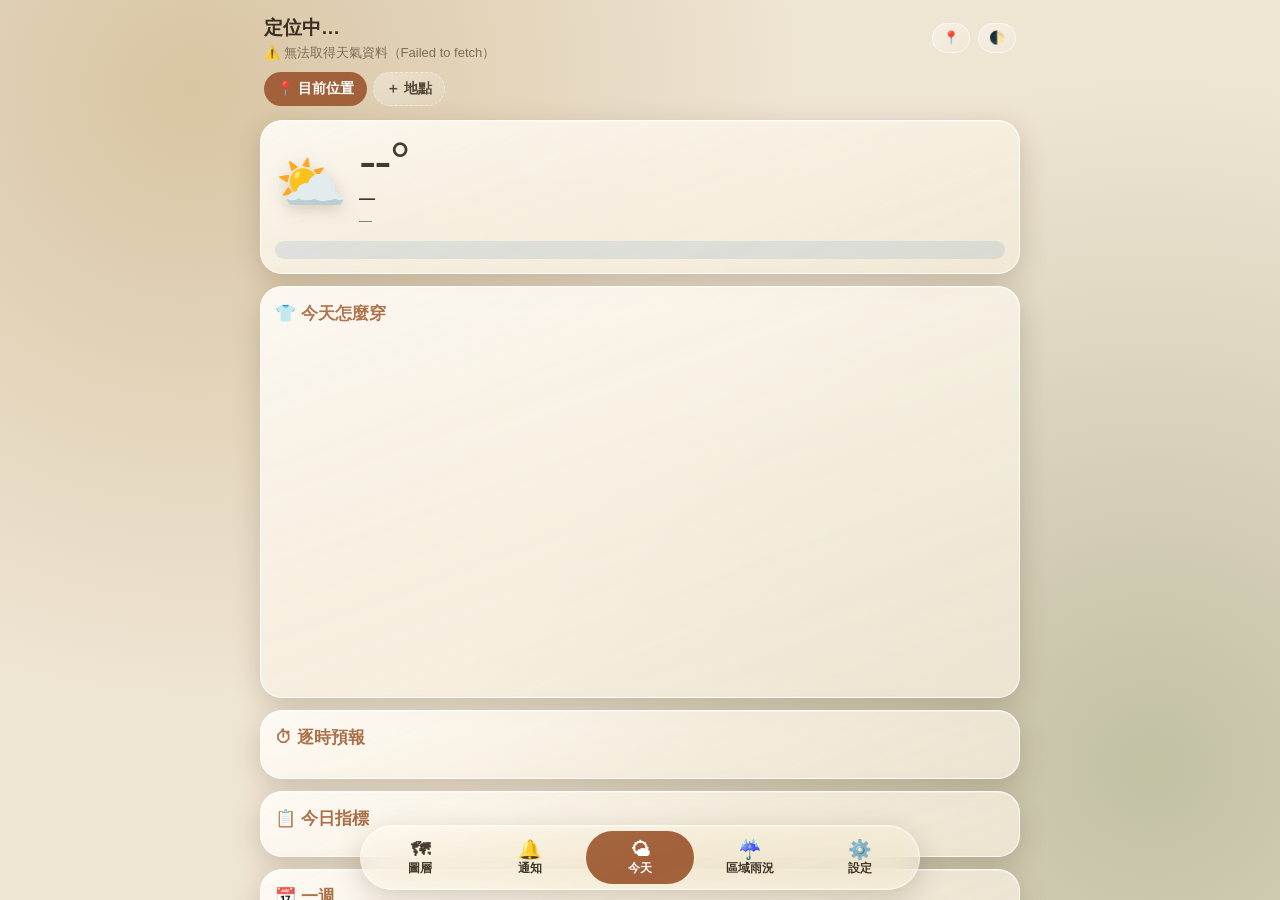
==== index.html @ 0c8784d6 "台灣即時天氣預報 v1.6.1：網頁版、線上更新檔、APK 與原始碼 Co-Authored-By: Claude Opus 5.5 <noreply@anthropic.com> Claude-Se" ====
<!DOCTYPE html>
<html lang="zh-Hant" data-theme="light" data-acc="terra">
<head>
<meta charset="utf-8">
<meta name="viewport" content="width=device-width,initial-scale=1,viewport-fit=cover,user-scalable=no">
<meta name="theme-color" content="#efe5d3">
<title>台灣即時天氣預報</title>
<style>.maplibregl-map{font:12px/20px Helvetica Neue,Arial,Helvetica,sans-serif;overflow:hidden;position:relative;-webkit-tap-highlight-color:rgb(0 0 0/0)}.maplibregl-canvas{left:0;position:absolute;top:0}.maplibregl-map:fullscreen{height:100%;width:100%}.maplibregl-ctrl-group button.maplibregl-ctrl-compass{touch-action:none}.maplibregl-canvas-container.maplibregl-interactive,.maplibregl-ctrl-group button.maplibregl-ctrl-compass{cursor:grab;-webkit-user-select:none;-moz-user-select:none;user-select:none}.maplibregl-canvas-container.maplibregl-interactive.maplibregl-track-pointer{cursor:pointer}.maplibregl-canvas-container.maplibregl-interactive:active,.maplibregl-ctrl-group button.maplibregl-ctrl-compass:active{cursor:grabbing}.maplibregl-canvas-container.maplibregl-touch-zoom-rotate,.maplibregl-canvas-container.maplibregl-touch-zoom-rotate .maplibregl-canvas{touch-action:pan-x pan-y}.maplibregl-canvas-container.maplibregl-touch-drag-pan,.maplibregl-canvas-container.maplibregl-touch-drag-pan .maplibregl-canvas{touch-action:pinch-zoom}.maplibregl-canvas-container.maplibregl-touch-zoom-rotate.maplibregl-touch-drag-pan,.maplibregl-canvas-container.maplibregl-touch-zoom-rotate.maplibregl-touch-drag-pan .maplibregl-canvas{touch-action:none}.maplibregl-canvas-container.maplibregl-touch-drag-pan.maplibregl-cooperative-gestures,.maplibregl-canvas-container.maplibregl-touch-drag-pan.maplibregl-cooperative-gestures .maplibregl-canvas{touch-action:pan-x pan-y}.maplibregl-ctrl-bottom-left,.maplibregl-ctrl-bottom-right,.maplibregl-ctrl-top-left,.maplibregl-ctrl-top-right{pointer-events:none;position:absolute;z-index:2}.maplibregl-ctrl-top-left{left:0;top:0}.maplibregl-ctrl-top-right{right:0;top:0}.maplibregl-ctrl-bottom-left{bottom:0;left:0}.maplibregl-ctrl-bottom-right{bottom:0;right:0}.maplibregl-ctrl{clear:both;pointer-events:auto;transform:translate(0)}.maplibregl-ctrl-top-left .maplibregl-ctrl{float:left;margin:10px 0 0 10px}.maplibregl-ctrl-top-right .maplibregl-ctrl{float:right;margin:10px 10px 0 0}.maplibregl-ctrl-bottom-left .maplibregl-ctrl{float:left;margin:0 0 10px 10px}.maplibregl-ctrl-bottom-right .maplibregl-ctrl{float:right;margin:0 10px 10px 0}.maplibregl-ctrl-group{background:#fff;border-radius:4px}.maplibregl-ctrl-group:not(:empty){box-shadow:0 0 0 2px rgba(0,0,0,.1)}@media (forced-colors:active){.maplibregl-ctrl-group:not(:empty){box-shadow:0 0 0 2px ButtonText}}.maplibregl-ctrl-group button{background-color:transparent;border:0;box-sizing:border-box;cursor:pointer;display:block;height:29px;outline:none;padding:0;width:29px}.maplibregl-ctrl-group button+button{border-top:1px solid #ddd}.maplibregl-ctrl button .maplibregl-ctrl-icon{background-position:50%;background-repeat:no-repeat;display:block;height:100%;width:100%}@media (forced-colors:active){.maplibregl-ctrl-icon{background-color:transparent}.maplibregl-ctrl-group button+button{border-top:1px solid ButtonText}}.maplibregl-ctrl button::-moz-focus-inner{border:0;padding:0}.maplibregl-ctrl-attrib-button:focus,.maplibregl-ctrl-group button:focus{box-shadow:0 0 2px 2px #0096ff}.maplibregl-ctrl button:disabled{cursor:not-allowed}.maplibregl-ctrl button:disabled .maplibregl-ctrl-icon{opacity:.25}.maplibregl-ctrl button:not(:disabled):hover{background-color:rgb(0 0 0/5%)}.maplibregl-ctrl-group button:focus:focus-visible{box-shadow:0 0 2px 2px #0096ff}.maplibregl-ctrl-group button:focus:not(:focus-visible){box-shadow:none}.maplibregl-ctrl-group button:focus:first-child{border-radius:4px 4px 0 0}.maplibregl-ctrl-group button:focus:last-child{border-radius:0 0 4px 4px}.maplibregl-ctrl-group button:focus:only-child{border-radius:inherit}.maplibregl-ctrl button.maplibregl-ctrl-zoom-out .maplibregl-ctrl-icon{background-image:url("data:image/svg+xml;charset=utf-8,%3Csvg xmlns='http://www.w3.org/2000/svg' width='29' height='29' fill='%23333' viewBox='0 0 29 29'%3E%3Cpath d='M10 13c-.75 0-1.5.75-1.5 1.5S9.25 16 10 16h9c.75 0 1.5-.75 1.5-1.5S19.75 13 19 13z'/%3E%3C/svg%3E")}.maplibregl-ctrl button.maplibregl-ctrl-zoom-in .maplibregl-ctrl-icon{background-image:url("data:image/svg+xml;charset=utf-8,%3Csvg xmlns='http://www.w3.org/2000/svg' width='29' height='29' fill='%23333' viewBox='0 0 29 29'%3E%3Cpath d='M14.5 8.5c-.75 0-1.5.75-1.5 1.5v3h-3c-.75 0-1.5.75-1.5 1.5S9.25 16 10 16h3v3c0 .75.75 1.5 1.5 1.5S16 19.75 16 19v-3h3c.75 0 1.5-.75 1.5-1.5S19.75 13 19 13h-3v-3c0-.75-.75-1.5-1.5-1.5'/%3E%3C/svg%3E")}@media (forced-colors:active){.maplibregl-ctrl button.maplibregl-ctrl-zoom-out .maplibregl-ctrl-icon{background-image:url("data:image/svg+xml;charset=utf-8,%3Csvg xmlns='http://www.w3.org/2000/svg' width='29' height='29' fill='%23fff' viewBox='0 0 29 29'%3E%3Cpath d='M10 13c-.75 0-1.5.75-1.5 1.5S9.25 16 10 16h9c.75 0 1.5-.75 1.5-1.5S19.75 13 19 13z'/%3E%3C/svg%3E")}.maplibregl-ctrl button.maplibregl-ctrl-zoom-in .maplibregl-ctrl-icon{background-image:url("data:image/svg+xml;charset=utf-8,%3Csvg xmlns='http://www.w3.org/2000/svg' width='29' height='29' fill='%23fff' viewBox='0 0 29 29'%3E%3Cpath d='M14.5 8.5c-.75 0-1.5.75-1.5 1.5v3h-3c-.75 0-1.5.75-1.5 1.5S9.25 16 10 16h3v3c0 .75.75 1.5 1.5 1.5S16 19.75 16 19v-3h3c.75 0 1.5-.75 1.5-1.5S19.75 13 19 13h-3v-3c0-.75-.75-1.5-1.5-1.5'/%3E%3C/svg%3E")}}@media (forced-colors:active) and (prefers-color-scheme:light){.maplibregl-ctrl button.maplibregl-ctrl-zoom-out .maplibregl-ctrl-icon{background-image:url("data:image/svg+xml;charset=utf-8,%3Csvg xmlns='http://www.w3.org/2000/svg' width='29' height='29' viewBox='0 0 29 29'%3E%3Cpath d='M10 13c-.75 0-1.5.75-1.5 1.5S9.25 16 10 16h9c.75 0 1.5-.75 1.5-1.5S19.75 13 19 13z'/%3E%3C/svg%3E")}.maplibregl-ctrl button.maplibregl-ctrl-zoom-in .maplibregl-ctrl-icon{background-image:url("data:image/svg+xml;charset=utf-8,%3Csvg xmlns='http://www.w3.org/2000/svg' width='29' height='29' viewBox='0 0 29 29'%3E%3Cpath d='M14.5 8.5c-.75 0-1.5.75-1.5 1.5v3h-3c-.75 0-1.5.75-1.5 1.5S9.25 16 10 16h3v3c0 .75.75 1.5 1.5 1.5S16 19.75 16 19v-3h3c.75 0 1.5-.75 1.5-1.5S19.75 13 19 13h-3v-3c0-.75-.75-1.5-1.5-1.5'/%3E%3C/svg%3E")}}.maplibregl-ctrl button.maplibregl-ctrl-fullscreen .maplibregl-ctrl-icon{background-image:url("data:image/svg+xml;charset=utf-8,%3Csvg xmlns='http://www.w3.org/2000/svg' width='29' height='29' fill='%23333' viewBox='0 0 29 29'%3E%3Cpath d='M24 16v5.5c0 1.75-.75 2.5-2.5 2.5H16v-1l3-1.5-4-5.5 1-1 5.5 4 1.5-3zM6 16l1.5 3 5.5-4 1 1-4 5.5 3 1.5v1H7.5C5.75 24 5 23.25 5 21.5V16zm7-11v1l-3 1.5 4 5.5-1 1-5.5-4L6 13H5V7.5C5 5.75 5.75 5 7.5 5zm11 2.5c0-1.75-.75-2.5-2.5-2.5H16v1l3 1.5-4 5.5 1 1 5.5-4 1.5 3h1z'/%3E%3C/svg%3E")}.maplibregl-ctrl button.maplibregl-ctrl-shrink .maplibregl-ctrl-icon{background-image:url("data:image/svg+xml;charset=utf-8,%3Csvg xmlns='http://www.w3.org/2000/svg' width='29' height='29' viewBox='0 0 29 29'%3E%3Cpath d='M18.5 16c-1.75 0-2.5.75-2.5 2.5V24h1l1.5-3 5.5 4 1-1-4-5.5 3-1.5v-1zM13 18.5c0-1.75-.75-2.5-2.5-2.5H5v1l3 1.5L4 24l1 1 5.5-4 1.5 3h1zm3-8c0 1.75.75 2.5 2.5 2.5H24v-1l-3-1.5L25 5l-1-1-5.5 4L17 5h-1zM10.5 13c1.75 0 2.5-.75 2.5-2.5V5h-1l-1.5 3L5 4 4 5l4 5.5L5 12v1z'/%3E%3C/svg%3E")}@media (forced-colors:active){.maplibregl-ctrl button.maplibregl-ctrl-fullscreen .maplibregl-ctrl-icon{background-image:url("data:image/svg+xml;charset=utf-8,%3Csvg xmlns='http://www.w3.org/2000/svg' width='29' height='29' fill='%23fff' viewBox='0 0 29 29'%3E%3Cpath d='M24 16v5.5c0 1.75-.75 2.5-2.5 2.5H16v-1l3-1.5-4-5.5 1-1 5.5 4 1.5-3zM6 16l1.5 3 5.5-4 1 1-4 5.5 3 1.5v1H7.5C5.75 24 5 23.25 5 21.5V16zm7-11v1l-3 1.5 4 5.5-1 1-5.5-4L6 13H5V7.5C5 5.75 5.75 5 7.5 5zm11 2.5c0-1.75-.75-2.5-2.5-2.5H16v1l3 1.5-4 5.5 1 1 5.5-4 1.5 3h1z'/%3E%3C/svg%3E")}.maplibregl-ctrl button.maplibregl-ctrl-shrink .maplibregl-ctrl-icon{background-image:url("data:image/svg+xml;charset=utf-8,%3Csvg xmlns='http://www.w3.org/2000/svg' width='29' height='29' fill='%23fff' viewBox='0 0 29 29'%3E%3Cpath d='M18.5 16c-1.75 0-2.5.75-2.5 2.5V24h1l1.5-3 5.5 4 1-1-4-5.5 3-1.5v-1zM13 18.5c0-1.75-.75-2.5-2.5-2.5H5v1l3 1.5L4 24l1 1 5.5-4 1.5 3h1zm3-8c0 1.75.75 2.5 2.5 2.5H24v-1l-3-1.5L25 5l-1-1-5.5 4L17 5h-1zM10.5 13c1.75 0 2.5-.75 2.5-2.5V5h-1l-1.5 3L5 4 4 5l4 5.5L5 12v1z'/%3E%3C/svg%3E")}}@media (forced-colors:active) and (prefers-color-scheme:light){.maplibregl-ctrl button.maplibregl-ctrl-fullscreen .maplibregl-ctrl-icon{background-image:url("data:image/svg+xml;charset=utf-8,%3Csvg xmlns='http://www.w3.org/2000/svg' width='29' height='29' viewBox='0 0 29 29'%3E%3Cpath d='M24 16v5.5c0 1.75-.75 2.5-2.5 2.5H16v-1l3-1.5-4-5.5 1-1 5.5 4 1.5-3zM6 16l1.5 3 5.5-4 1 1-4 5.5 3 1.5v1H7.5C5.75 24 5 23.25 5 21.5V16zm7-11v1l-3 1.5 4 5.5-1 1-5.5-4L6 13H5V7.5C5 5.75 5.75 5 7.5 5zm11 2.5c0-1.75-.75-2.5-2.5-2.5H16v1l3 1.5-4 5.5 1 1 5.5-4 1.5 3h1z'/%3E%3C/svg%3E")}.maplibregl-ctrl button.maplibregl-ctrl-shrink .maplibregl-ctrl-icon{background-image:url("data:image/svg+xml;charset=utf-8,%3Csvg xmlns='http://www.w3.org/2000/svg' width='29' height='29' viewBox='0 0 29 29'%3E%3Cpath d='M18.5 16c-1.75 0-2.5.75-2.5 2.5V24h1l1.5-3 5.5 4 1-1-4-5.5 3-1.5v-1zM13 18.5c0-1.75-.75-2.5-2.5-2.5H5v1l3 1.5L4 24l1 1 5.5-4 1.5 3h1zm3-8c0 1.75.75 2.5 2.5 2.5H24v-1l-3-1.5L25 5l-1-1-5.5 4L17 5h-1zM10.5 13c1.75 0 2.5-.75 2.5-2.5V5h-1l-1.5 3L5 4 4 5l4 5.5L5 12v1z'/%3E%3C/svg%3E")}}.maplibregl-ctrl button.maplibregl-ctrl-compass .maplibregl-ctrl-icon{background-image:url("data:image/svg+xml;charset=utf-8,%3Csvg xmlns='http://www.w3.org/2000/svg' width='29' height='29' fill='%23333' viewBox='0 0 29 29'%3E%3Cpath d='m10.5 14 4-8 4 8z'/%3E%3Cpath fill='%23ccc' d='m10.5 16 4 8 4-8z'/%3E%3C/svg%3E")}@media (forced-colors:active){.maplibregl-ctrl button.maplibregl-ctrl-compass .maplibregl-ctrl-icon{background-image:url("data:image/svg+xml;charset=utf-8,%3Csvg xmlns='http://www.w3.org/2000/svg' width='29' height='29' fill='%23fff' viewBox='0 0 29 29'%3E%3Cpath d='m10.5 14 4-8 4 8z'/%3E%3Cpath fill='%23ccc' d='m10.5 16 4 8 4-8z'/%3E%3C/svg%3E")}}@media (forced-colors:active) and (prefers-color-scheme:light){.maplibregl-ctrl button.maplibregl-ctrl-compass .maplibregl-ctrl-icon{background-image:url("data:image/svg+xml;charset=utf-8,%3Csvg xmlns='http://www.w3.org/2000/svg' width='29' height='29' viewBox='0 0 29 29'%3E%3Cpath d='m10.5 14 4-8 4 8z'/%3E%3Cpath fill='%23ccc' d='m10.5 16 4 8 4-8z'/%3E%3C/svg%3E")}}.maplibregl-ctrl button.maplibregl-ctrl-terrain .maplibregl-ctrl-icon{background-image:url("data:image/svg+xml;charset=utf-8,%3Csvg xmlns='http://www.w3.org/2000/svg' width='22' height='22' fill='%23333' viewBox='0 0 22 22'%3E%3Cpath d='m1.754 13.406 4.453-4.851 3.09 3.09 3.281 3.277.969-.969-3.309-3.312 3.844-4.121 6.148 6.886h1.082v-.855l-7.207-8.07-4.84 5.187L6.169 6.57l-5.48 5.965v.871ZM.688 16.844h20.625v1.375H.688Zm0 0'/%3E%3C/svg%3E")}.maplibregl-ctrl button.maplibregl-ctrl-terrain-enabled .maplibregl-ctrl-icon{background-image:url("data:image/svg+xml;charset=utf-8,%3Csvg xmlns='http://www.w3.org/2000/svg' width='22' height='22' fill='%2333b5e5' viewBox='0 0 22 22'%3E%3Cpath d='m1.754 13.406 4.453-4.851 3.09 3.09 3.281 3.277.969-.969-3.309-3.312 3.844-4.121 6.148 6.886h1.082v-.855l-7.207-8.07-4.84 5.187L6.169 6.57l-5.48 5.965v.871ZM.688 16.844h20.625v1.375H.688Zm0 0'/%3E%3C/svg%3E")}.maplibregl-ctrl button.maplibregl-ctrl-geolocate .maplibregl-ctrl-icon{background-image:url("data:image/svg+xml;charset=utf-8,%3Csvg xmlns='http://www.w3.org/2000/svg' width='29' height='29' fill='%23333' viewBox='0 0 20 20'%3E%3Cpath d='M10 4C9 4 9 5 9 5v.1A5 5 0 0 0 5.1 9H5s-1 0-1 1 1 1 1 1h.1A5 5 0 0 0 9 14.9v.1s0 1 1 1 1-1 1-1v-.1a5 5 0 0 0 3.9-3.9h.1s1 0 1-1-1-1-1-1h-.1A5 5 0 0 0 11 5.1V5s0-1-1-1m0 2.5a3.5 3.5 0 1 1 0 7 3.5 3.5 0 1 1 0-7'/%3E%3Ccircle cx='10' cy='10' r='2'/%3E%3C/svg%3E")}.maplibregl-ctrl button.maplibregl-ctrl-geolocate:disabled .maplibregl-ctrl-icon{background-image:url("data:image/svg+xml;charset=utf-8,%3Csvg xmlns='http://www.w3.org/2000/svg' width='29' height='29' fill='%23aaa' viewBox='0 0 20 20'%3E%3Cpath d='M10 4C9 4 9 5 9 5v.1A5 5 0 0 0 5.1 9H5s-1 0-1 1 1 1 1 1h.1A5 5 0 0 0 9 14.9v.1s0 1 1 1 1-1 1-1v-.1a5 5 0 0 0 3.9-3.9h.1s1 0 1-1-1-1-1-1h-.1A5 5 0 0 0 11 5.1V5s0-1-1-1m0 2.5a3.5 3.5 0 1 1 0 7 3.5 3.5 0 1 1 0-7'/%3E%3Ccircle cx='10' cy='10' r='2'/%3E%3Cpath fill='red' d='m14 5 1 1-9 9-1-1z'/%3E%3C/svg%3E")}.maplibregl-ctrl button.maplibregl-ctrl-geolocate.maplibregl-ctrl-geolocate-active .maplibregl-ctrl-icon{background-image:url("data:image/svg+xml;charset=utf-8,%3Csvg xmlns='http://www.w3.org/2000/svg' width='29' height='29' fill='%2333b5e5' viewBox='0 0 20 20'%3E%3Cpath d='M10 4C9 4 9 5 9 5v.1A5 5 0 0 0 5.1 9H5s-1 0-1 1 1 1 1 1h.1A5 5 0 0 0 9 14.9v.1s0 1 1 1 1-1 1-1v-.1a5 5 0 0 0 3.9-3.9h.1s1 0 1-1-1-1-1-1h-.1A5 5 0 0 0 11 5.1V5s0-1-1-1m0 2.5a3.5 3.5 0 1 1 0 7 3.5 3.5 0 1 1 0-7'/%3E%3Ccircle cx='10' cy='10' r='2'/%3E%3C/svg%3E")}.maplibregl-ctrl button.maplibregl-ctrl-geolocate.maplibregl-ctrl-geolocate-active-error .maplibregl-ctrl-icon{background-image:url("data:image/svg+xml;charset=utf-8,%3Csvg xmlns='http://www.w3.org/2000/svg' width='29' height='29' fill='%23e58978' viewBox='0 0 20 20'%3E%3Cpath d='M10 4C9 4 9 5 9 5v.1A5 5 0 0 0 5.1 9H5s-1 0-1 1 1 1 1 1h.1A5 5 0 0 0 9 14.9v.1s0 1 1 1 1-1 1-1v-.1a5 5 0 0 0 3.9-3.9h.1s1 0 1-1-1-1-1-1h-.1A5 5 0 0 0 11 5.1V5s0-1-1-1m0 2.5a3.5 3.5 0 1 1 0 7 3.5 3.5 0 1 1 0-7'/%3E%3Ccircle cx='10' cy='10' r='2'/%3E%3C/svg%3E")}.maplibregl-ctrl button.maplibregl-ctrl-geolocate.maplibregl-ctrl-geolocate-background .maplibregl-ctrl-icon{background-image:url("data:image/svg+xml;charset=utf-8,%3Csvg xmlns='http://www.w3.org/2000/svg' width='29' height='29' fill='%2333b5e5' viewBox='0 0 20 20'%3E%3Cpath d='M10 4C9 4 9 5 9 5v.1A5 5 0 0 0 5.1 9H5s-1 0-1 1 1 1 1 1h.1A5 5 0 0 0 9 14.9v.1s0 1 1 1 1-1 1-1v-.1a5 5 0 0 0 3.9-3.9h.1s1 0 1-1-1-1-1-1h-.1A5 5 0 0 0 11 5.1V5s0-1-1-1m0 2.5a3.5 3.5 0 1 1 0 7 3.5 3.5 0 1 1 0-7'/%3E%3C/svg%3E")}.maplibregl-ctrl button.maplibregl-ctrl-geolocate.maplibregl-ctrl-geolocate-background-error .maplibregl-ctrl-icon{background-image:url("data:image/svg+xml;charset=utf-8,%3Csvg xmlns='http://www.w3.org/2000/svg' width='29' height='29' fill='%23e54e33' viewBox='0 0 20 20'%3E%3Cpath d='M10 4C9 4 9 5 9 5v.1A5 5 0 0 0 5.1 9H5s-1 0-1 1 1 1 1 1h.1A5 5 0 0 0 9 14.9v.1s0 1 1 1 1-1 1-1v-.1a5 5 0 0 0 3.9-3.9h.1s1 0 1-1-1-1-1-1h-.1A5 5 0 0 0 11 5.1V5s0-1-1-1m0 2.5a3.5 3.5 0 1 1 0 7 3.5 3.5 0 1 1 0-7'/%3E%3C/svg%3E")}.maplibregl-ctrl button.maplibregl-ctrl-geolocate.maplibregl-ctrl-geolocate-waiting .maplibregl-ctrl-icon{animation:maplibregl-spin 2s linear infinite}@media (forced-colors:active){.maplibregl-ctrl button.maplibregl-ctrl-geolocate .maplibregl-ctrl-icon{background-image:url("data:image/svg+xml;charset=utf-8,%3Csvg xmlns='http://www.w3.org/2000/svg' width='29' height='29' fill='%23fff' viewBox='0 0 20 20'%3E%3Cpath d='M10 4C9 4 9 5 9 5v.1A5 5 0 0 0 5.1 9H5s-1 0-1 1 1 1 1 1h.1A5 5 0 0 0 9 14.9v.1s0 1 1 1 1-1 1-1v-.1a5 5 0 0 0 3.9-3.9h.1s1 0 1-1-1-1-1-1h-.1A5 5 0 0 0 11 5.1V5s0-1-1-1m0 2.5a3.5 3.5 0 1 1 0 7 3.5 3.5 0 1 1 0-7'/%3E%3Ccircle cx='10' cy='10' r='2'/%3E%3C/svg%3E")}.maplibregl-ctrl button.maplibregl-ctrl-geolocate:disabled .maplibregl-ctrl-icon{background-image:url("data:image/svg+xml;charset=utf-8,%3Csvg xmlns='http://www.w3.org/2000/svg' width='29' height='29' fill='%23999' viewBox='0 0 20 20'%3E%3Cpath d='M10 4C9 4 9 5 9 5v.1A5 5 0 0 0 5.1 9H5s-1 0-1 1 1 1 1 1h.1A5 5 0 0 0 9 14.9v.1s0 1 1 1 1-1 1-1v-.1a5 5 0 0 0 3.9-3.9h.1s1 0 1-1-1-1-1-1h-.1A5 5 0 0 0 11 5.1V5s0-1-1-1m0 2.5a3.5 3.5 0 1 1 0 7 3.5 3.5 0 1 1 0-7'/%3E%3Ccircle cx='10' cy='10' r='2'/%3E%3Cpath fill='red' d='m14 5 1 1-9 9-1-1z'/%3E%3C/svg%3E")}.maplibregl-ctrl button.maplibregl-ctrl-geolocate.maplibregl-ctrl-geolocate-active .maplibregl-ctrl-icon{background-image:url("data:image/svg+xml;charset=utf-8,%3Csvg xmlns='http://www.w3.org/2000/svg' width='29' height='29' fill='%2333b5e5' viewBox='0 0 20 20'%3E%3Cpath d='M10 4C9 4 9 5 9 5v.1A5 5 0 0 0 5.1 9H5s-1 0-1 1 1 1 1 1h.1A5 5 0 0 0 9 14.9v.1s0 1 1 1 1-1 1-1v-.1a5 5 0 0 0 3.9-3.9h.1s1 0 1-1-1-1-1-1h-.1A5 5 0 0 0 11 5.1V5s0-1-1-1m0 2.5a3.5 3.5 0 1 1 0 7 3.5 3.5 0 1 1 0-7'/%3E%3Ccircle cx='10' cy='10' r='2'/%3E%3C/svg%3E")}.maplibregl-ctrl button.maplibregl-ctrl-geolocate.maplibregl-ctrl-geolocate-active-error .maplibregl-ctrl-icon{background-image:url("data:image/svg+xml;charset=utf-8,%3Csvg xmlns='http://www.w3.org/2000/svg' width='29' height='29' fill='%23e58978' viewBox='0 0 20 20'%3E%3Cpath d='M10 4C9 4 9 5 9 5v.1A5 5 0 0 0 5.1 9H5s-1 0-1 1 1 1 1 1h.1A5 5 0 0 0 9 14.9v.1s0 1 1 1 1-1 1-1v-.1a5 5 0 0 0 3.9-3.9h.1s1 0 1-1-1-1-1-1h-.1A5 5 0 0 0 11 5.1V5s0-1-1-1m0 2.5a3.5 3.5 0 1 1 0 7 3.5 3.5 0 1 1 0-7'/%3E%3Ccircle cx='10' cy='10' r='2'/%3E%3C/svg%3E")}.maplibregl-ctrl button.maplibregl-ctrl-geolocate.maplibregl-ctrl-geolocate-background .maplibregl-ctrl-icon{background-image:url("data:image/svg+xml;charset=utf-8,%3Csvg xmlns='http://www.w3.org/2000/svg' width='29' height='29' fill='%2333b5e5' viewBox='0 0 20 20'%3E%3Cpath d='M10 4C9 4 9 5 9 5v.1A5 5 0 0 0 5.1 9H5s-1 0-1 1 1 1 1 1h.1A5 5 0 0 0 9 14.9v.1s0 1 1 1 1-1 1-1v-.1a5 5 0 0 0 3.9-3.9h.1s1 0 1-1-1-1-1-1h-.1A5 5 0 0 0 11 5.1V5s0-1-1-1m0 2.5a3.5 3.5 0 1 1 0 7 3.5 3.5 0 1 1 0-7'/%3E%3C/svg%3E")}.maplibregl-ctrl button.maplibregl-ctrl-geolocate.maplibregl-ctrl-geolocate-background-error .maplibregl-ctrl-icon{background-image:url("data:image/svg+xml;charset=utf-8,%3Csvg xmlns='http://www.w3.org/2000/svg' width='29' height='29' fill='%23e54e33' viewBox='0 0 20 20'%3E%3Cpath d='M10 4C9 4 9 5 9 5v.1A5 5 0 0 0 5.1 9H5s-1 0-1 1 1 1 1 1h.1A5 5 0 0 0 9 14.9v.1s0 1 1 1 1-1 1-1v-.1a5 5 0 0 0 3.9-3.9h.1s1 0 1-1-1-1-1-1h-.1A5 5 0 0 0 11 5.1V5s0-1-1-1m0 2.5a3.5 3.5 0 1 1 0 7 3.5 3.5 0 1 1 0-7'/%3E%3C/svg%3E")}}@media (forced-colors:active) and (prefers-color-scheme:light){.maplibregl-ctrl button.maplibregl-ctrl-geolocate .maplibregl-ctrl-icon{background-image:url("data:image/svg+xml;charset=utf-8,%3Csvg xmlns='http://www.w3.org/2000/svg' width='29' height='29' viewBox='0 0 20 20'%3E%3Cpath d='M10 4C9 4 9 5 9 5v.1A5 5 0 0 0 5.1 9H5s-1 0-1 1 1 1 1 1h.1A5 5 0 0 0 9 14.9v.1s0 1 1 1 1-1 1-1v-.1a5 5 0 0 0 3.9-3.9h.1s1 0 1-1-1-1-1-1h-.1A5 5 0 0 0 11 5.1V5s0-1-1-1m0 2.5a3.5 3.5 0 1 1 0 7 3.5 3.5 0 1 1 0-7'/%3E%3Ccircle cx='10' cy='10' r='2'/%3E%3C/svg%3E")}.maplibregl-ctrl button.maplibregl-ctrl-geolocate:disabled .maplibregl-ctrl-icon{background-image:url("data:image/svg+xml;charset=utf-8,%3Csvg xmlns='http://www.w3.org/2000/svg' width='29' height='29' fill='%23666' viewBox='0 0 20 20'%3E%3Cpath d='M10 4C9 4 9 5 9 5v.1A5 5 0 0 0 5.1 9H5s-1 0-1 1 1 1 1 1h.1A5 5 0 0 0 9 14.9v.1s0 1 1 1 1-1 1-1v-.1a5 5 0 0 0 3.9-3.9h.1s1 0 1-1-1-1-1-1h-.1A5 5 0 0 0 11 5.1V5s0-1-1-1m0 2.5a3.5 3.5 0 1 1 0 7 3.5 3.5 0 1 1 0-7'/%3E%3Ccircle cx='10' cy='10' r='2'/%3E%3Cpath fill='red' d='m14 5 1 1-9 9-1-1z'/%3E%3C/svg%3E")}}@keyframes maplibregl-spin{0%{transform:rotate(0deg)}to{transform:rotate(1turn)}}a.maplibregl-ctrl-logo{background-image:url("data:image/svg+xml;charset=utf-8,%3Csvg xmlns='http://www.w3.org/2000/svg' width='88' height='23' fill='none'%3E%3Cpath fill='%23000' fill-opacity='.4' fill-rule='evenodd' d='M17.408 16.796h-1.827l2.501-12.095h.198l3.324 6.533.988 2.19.988-2.19 3.258-6.533h.181l2.6 12.095h-1.81l-1.218-5.644-.362-1.71-.658 1.71-2.929 5.644h-.098l-2.914-5.644-.757-1.71-.345 1.71zm1.958-3.42-.726 3.663a1.255 1.255 0 0 1-1.232 1.011h-1.827a1.255 1.255 0 0 1-1.229-1.509l2.501-12.095a1.255 1.255 0 0 1 1.23-1.001h.197a1.25 1.25 0 0 1 1.12.685l3.19 6.273 3.125-6.263a1.25 1.25 0 0 1 1.123-.695h.181a1.255 1.255 0 0 1 1.227.991l1.443 6.71a5 5 0 0 1 .314-.787l.009-.016a4.6 4.6 0 0 1 1.777-1.887c.782-.46 1.668-.667 2.611-.667a4.6 4.6 0 0 1 1.7.32l.306.134c.21-.16.474-.256.759-.256h1.694a1.255 1.255 0 0 1 1.212.925 1.255 1.255 0 0 1 1.212-.925h1.711c.284 0 .545.094.755.252.613-.3 1.312-.45 2.075-.45 1.356 0 2.557.445 3.482 1.4q.47.48.763 1.064V4.701a1.255 1.255 0 0 1 1.255-1.255h1.86A1.255 1.255 0 0 1 54.44 4.7v9.194h2.217c.19 0 .37.043.532.118v-4.77c0-.356.147-.678.385-.906a2.42 2.42 0 0 1-.682-1.71c0-.665.267-1.253.735-1.7a2.45 2.45 0 0 1 1.722-.674 2.43 2.43 0 0 1 1.705.675q.318.302.504.683V4.7a1.255 1.255 0 0 1 1.255-1.255h1.744A1.255 1.255 0 0 1 65.812 4.7v3.335a4.8 4.8 0 0 1 1.526-.246c.938 0 1.817.214 2.59.69a4.47 4.47 0 0 1 1.67 1.743v-.98a1.255 1.255 0 0 1 1.256-1.256h1.777c.233 0 .451.064.639.174a3.4 3.4 0 0 1 1.567-.372c.346 0 .861.02 1.285.232a1.25 1.25 0 0 1 .689 1.004 4.7 4.7 0 0 1 .853-.588c.795-.44 1.675-.647 2.61-.647 1.385 0 2.65.39 3.525 1.396.836.938 1.168 2.173 1.168 3.528q-.001.515-.056 1.051a1.255 1.255 0 0 1-.947 1.09l.408.952a1.255 1.255 0 0 1-.477 1.552c-.418.268-.92.463-1.458.612-.613.171-1.304.244-2.049.244-1.06 0-2.043-.207-2.886-.698l-.015-.008c-.798-.48-1.419-1.135-1.818-1.963l-.004-.008a5.8 5.8 0 0 1-.548-2.512q0-.429.053-.843a1.3 1.3 0 0 1-.333-.086l-.166-.004c-.223 0-.426.062-.643.228-.03.024-.142.139-.142.59v3.883a1.255 1.255 0 0 1-1.256 1.256h-1.777a1.255 1.255 0 0 1-1.256-1.256V15.69l-.032.057a4.8 4.8 0 0 1-1.86 1.833 5.04 5.04 0 0 1-2.484.634 4.5 4.5 0 0 1-1.935-.424 1.25 1.25 0 0 1-.764.258h-1.71a1.255 1.255 0 0 1-1.256-1.255V7.687a2.4 2.4 0 0 1-.428.625c.253.23.412.561.412.93v7.553a1.255 1.255 0 0 1-1.256 1.255h-1.843a1.25 1.25 0 0 1-.894-.373c-.228.23-.544.373-.894.373H51.32a1.255 1.255 0 0 1-1.256-1.255v-1.251l-.061.117a4.7 4.7 0 0 1-1.782 1.884 4.77 4.77 0 0 1-2.485.67 5.6 5.6 0 0 1-1.485-.188l.009 2.764a1.255 1.255 0 0 1-1.255 1.259h-1.729a1.255 1.255 0 0 1-1.255-1.255v-3.537a1.255 1.255 0 0 1-1.167.793h-1.679a1.25 1.25 0 0 1-.77-.263 4.5 4.5 0 0 1-1.945.429c-.885 0-1.724-.21-2.495-.632l-.017-.01a5 5 0 0 1-1.081-.836 1.255 1.255 0 0 1-1.254 1.312h-1.81a1.255 1.255 0 0 1-1.228-.99l-.782-3.625-2.044 3.939a1.25 1.25 0 0 1-1.115.676h-.098a1.25 1.25 0 0 1-1.116-.68l-2.061-3.994zM35.92 16.63l.207-.114.223-.15q.493-.356.735-.785l.061-.118.033 1.332h1.678V9.242h-1.694l-.033 1.267q-.133-.329-.526-.658l-.032-.028a3.2 3.2 0 0 0-.668-.428l-.27-.12a3.3 3.3 0 0 0-1.235-.23q-1.136-.001-1.974.493a3.36 3.36 0 0 0-1.3 1.382q-.445.89-.444 2.074 0 1.2.51 2.107a3.8 3.8 0 0 0 1.382 1.381 3.9 3.9 0 0 0 1.893.477q.795 0 1.455-.33zm-2.789-5.38q-.576.675-.575 1.762 0 1.102.559 1.794.576.675 1.645.675a2.25 2.25 0 0 0 .934-.19 2.2 2.2 0 0 0 .468-.29l.178-.161a2.2 2.2 0 0 0 .397-.561q.244-.5.244-1.15v-.115q0-.708-.296-1.267l-.043-.077a2.2 2.2 0 0 0-.633-.709l-.13-.086-.047-.028a2.1 2.1 0 0 0-1.073-.285q-1.052 0-1.629.692zm2.316 2.706c.163-.17.28-.407.28-.83v-.114c0-.292-.06-.508-.15-.68a.96.96 0 0 0-.353-.389.85.85 0 0 0-.464-.127c-.4 0-.56.114-.664.239l-.01.012c-.148.174-.275.45-.275.945 0 .506.122.801.27.99.097.11.266.224.68.224.303 0 .504-.09.687-.269zm7.545 1.705a2.6 2.6 0 0 0 .331.423q.319.33.755.548l.173.074q.65.255 1.49.255 1.02 0 1.844-.493a3.45 3.45 0 0 0 1.316-1.4q.493-.904.493-2.089 0-1.909-.988-2.913-.988-1.02-2.584-1.02-.898 0-1.575.347a3 3 0 0 0-.415.262l-.199.166a3.4 3.4 0 0 0-.64.82V9.242h-1.712v11.553h1.729l-.017-5.134zm.53-1.138q.206.29.48.5l.155.11.053.034q.51.296 1.119.297 1.07 0 1.645-.675.577-.69.576-1.762 0-1.119-.576-1.777-.558-.675-1.645-.675-.435 0-.835.16a2 2 0 0 0-.284.136 2 2 0 0 0-.363.254 2.2 2.2 0 0 0-.46.569l-.082.162a2.6 2.6 0 0 0-.213 1.072v.115q0 .707.296 1.267l.135.211zm.964-.818a1.1 1.1 0 0 0 .367.385.94.94 0 0 0 .476.118c.423 0 .59-.117.687-.23.159-.194.28-.478.28-.95 0-.53-.133-.8-.266-.952l-.021-.025c-.078-.094-.231-.221-.68-.221a1 1 0 0 0-.503.135l-.012.007a.86.86 0 0 0-.335.343c-.073.133-.132.324-.132.614v.115a1.4 1.4 0 0 0 .14.66zm15.7-6.222q.347-.346.346-.856a1.05 1.05 0 0 0-.345-.79 1.18 1.18 0 0 0-.84-.329q-.51 0-.855.33a1.05 1.05 0 0 0-.346.79q0 .51.346.855.345.346.856.346.51 0 .839-.346zm4.337 9.314.033-1.332q.191.403.59.747l.098.081a4 4 0 0 0 .316.224l.223.122a3.2 3.2 0 0 0 1.44.322 3.8 3.8 0 0 0 1.875-.477 3.5 3.5 0 0 0 1.382-1.366q.527-.89.526-2.09 0-1.184-.444-2.073a3.24 3.24 0 0 0-1.283-1.399q-.823-.51-1.942-.51a3.5 3.5 0 0 0-1.527.344l-.086.043-.165.09a3 3 0 0 0-.33.214q-.432.315-.656.707a2 2 0 0 0-.099.198l.082-1.283V4.701h-1.744v12.095zm.473-2.509a2.5 2.5 0 0 0 .566.7q.117.098.245.18l.144.08a2.1 2.1 0 0 0 .975.232q1.07 0 1.645-.675.576-.69.576-1.778 0-1.102-.576-1.777-.56-.691-1.645-.692a2.2 2.2 0 0 0-1.015.235q-.22.113-.415.282l-.15.142a2.1 2.1 0 0 0-.42.594q-.223.479-.223 1.1v.115q0 .705.293 1.26zm2.616-.293c.157-.191.28-.479.28-.967 0-.51-.13-.79-.276-.961l-.021-.026c-.082-.1-.232-.225-.67-.225a.87.87 0 0 0-.681.279l-.012.011c-.154.155-.274.38-.274.807v.115c0 .285.057.499.144.669a1.1 1.1 0 0 0 .367.405c.137.082.28.123.455.123.423 0 .59-.118.686-.23zm8.266-3.013q.345-.13.724-.14l.069-.002q.493 0 .642.099l.247-1.794q-.196-.099-.717-.099a2.3 2.3 0 0 0-.545.063 2 2 0 0 0-.411.148 2.2 2.2 0 0 0-.4.249 2.5 2.5 0 0 0-.485.499 2.7 2.7 0 0 0-.32.581l-.05.137v-1.48h-1.778v7.553h1.777v-3.884q0-.546.159-.943a1.5 1.5 0 0 1 .466-.636 2.5 2.5 0 0 1 .399-.253 2 2 0 0 1 .224-.099zm9.784 2.656.05-.922q0-1.743-.856-2.698-.838-.97-2.584-.97-1.119-.001-2.007.493a3.46 3.46 0 0 0-1.4 1.382q-.493.906-.493 2.106 0 1.07.428 1.975.428.89 1.332 1.432.906.526 2.255.526.973 0 1.668-.185l.044-.012.135-.04q.613-.184.984-.421l-.542-1.267q-.3.162-.642.274l-.297.087q-.51.131-1.3.131-.954 0-1.497-.444a1.6 1.6 0 0 1-.192-.193q-.366-.44-.512-1.234l-.004-.021zm-5.427-1.256-.003.022h3.752v-.138q-.011-.727-.288-1.118a1 1 0 0 0-.156-.176q-.46-.428-1.316-.428-.986 0-1.494.604-.379.45-.494 1.234zm-27.053 2.77V4.7h-1.86v12.095h5.333V15.15zm7.103-5.908v7.553h-1.843V9.242h1.843z'/%3E%3Cpath fill='%23fff' d='m19.63 11.151-.757-1.71-.345 1.71-1.12 5.644h-1.827L18.083 4.7h.197l3.325 6.533.988 2.19.988-2.19L26.839 4.7h.181l2.6 12.095h-1.81l-1.218-5.644-.362-1.71-.658 1.71-2.93 5.644h-.098l-2.913-5.644zm14.836 5.81q-1.02 0-1.893-.478a3.8 3.8 0 0 1-1.381-1.382q-.51-.906-.51-2.106 0-1.185.444-2.074a3.36 3.36 0 0 1 1.3-1.382q.839-.494 1.974-.494a3.3 3.3 0 0 1 1.234.231 3.3 3.3 0 0 1 .97.575q.396.33.527.659l.033-1.267h1.694v7.553H37.18l-.033-1.332q-.279.593-1.02 1.053a3.17 3.17 0 0 1-1.662.444zm.296-1.482q.938 0 1.58-.642.642-.66.642-1.711v-.115q0-.708-.296-1.267a2.2 2.2 0 0 0-.807-.872 2.1 2.1 0 0 0-1.119-.313q-1.053 0-1.629.692-.575.675-.575 1.76 0 1.103.559 1.795.577.675 1.645.675zm6.521-6.237h1.711v1.4q.906-1.597 2.83-1.597 1.596 0 2.584 1.02.988 1.005.988 2.914 0 1.185-.493 2.09a3.46 3.46 0 0 1-1.316 1.399 3.5 3.5 0 0 1-1.844.493q-.954 0-1.662-.329a2.67 2.67 0 0 1-1.086-.97l.017 5.134h-1.728zm4.048 6.22q1.07 0 1.645-.674.577-.69.576-1.762 0-1.119-.576-1.777-.558-.675-1.645-.675-.592 0-1.12.296-.51.28-.822.823-.296.527-.296 1.234v.115q0 .708.296 1.267.313.543.823.855.51.296 1.119.297z'/%3E%3Cpath fill='%23e1e3e9' d='M51.325 4.7h1.86v10.45h3.473v1.646h-5.333zm7.12 4.542h1.843v7.553h-1.843zm.905-1.415a1.16 1.16 0 0 1-.856-.346 1.17 1.17 0 0 1-.346-.856 1.05 1.05 0 0 1 .346-.79q.346-.329.856-.329.494 0 .839.33a1.05 1.05 0 0 1 .345.79 1.16 1.16 0 0 1-.345.855q-.33.346-.84.346zm7.875 9.133a3.17 3.17 0 0 1-1.662-.444q-.723-.46-1.004-1.053l-.033 1.332h-1.71V4.701h1.743v4.657l-.082 1.283q.279-.658 1.086-1.119a3.5 3.5 0 0 1 1.778-.477q1.119 0 1.942.51a3.24 3.24 0 0 1 1.283 1.4q.445.888.444 2.072 0 1.201-.526 2.09a3.5 3.5 0 0 1-1.382 1.366 3.8 3.8 0 0 1-1.876.477zm-.296-1.481q1.069 0 1.645-.675.577-.69.577-1.778 0-1.102-.577-1.776-.56-.691-1.645-.692a2.12 2.12 0 0 0-1.58.659q-.642.641-.642 1.694v.115q0 .71.296 1.267a2.4 2.4 0 0 0 .807.872 2.1 2.1 0 0 0 1.119.313zm5.927-6.237h1.777v1.481q.263-.757.856-1.217a2.14 2.14 0 0 1 1.349-.46q.527 0 .724.098l-.247 1.794q-.149-.099-.642-.099-.774 0-1.416.494-.626.493-.626 1.58v3.883h-1.777V9.242zm9.534 7.718q-1.35 0-2.255-.526-.904-.543-1.332-1.432a4.6 4.6 0 0 1-.428-1.975q0-1.2.493-2.106a3.46 3.46 0 0 1 1.4-1.382q.889-.495 2.007-.494 1.744 0 2.584.97.855.956.856 2.7 0 .444-.05.92h-5.43q.18 1.005.708 1.45.542.443 1.497.443.79 0 1.3-.131a4 4 0 0 0 .938-.362l.542 1.267q-.411.263-1.119.46-.708.198-1.711.197zm1.596-4.558q.016-1.02-.444-1.432-.46-.428-1.316-.428-1.728 0-1.991 1.86z'/%3E%3Cpath d='M5.074 15.948a.484.657 0 0 0-.486.659v1.84a.484.657 0 0 0 .486.659h4.101a.484.657 0 0 0 .486-.659v-1.84a.484.657 0 0 0-.486-.659zm3.56 1.16H5.617v.838h3.017z' style='fill:%23fff;fill-rule:evenodd;stroke-width:1.03600001'/%3E%3Cg style='stroke-width:1.12603545'%3E%3Cpath d='M-9.408-1.416c-3.833-.025-7.056 2.912-7.08 6.615-.02 3.08 1.653 4.832 3.107 6.268.903.892 1.721 1.74 2.32 2.902l-.525-.004c-.543-.003-.992.304-1.24.639a1.87 1.87 0 0 0-.362 1.121l-.011 1.877c-.003.402.104.787.347 1.125.244.338.688.653 1.23.656l4.142.028c.542.003.99-.306 1.238-.641a1.87 1.87 0 0 0 .363-1.121l.012-1.875a1.87 1.87 0 0 0-.348-1.127c-.243-.338-.688-.653-1.23-.656l-.518-.004c.597-1.145 1.425-1.983 2.348-2.87 1.473-1.414 3.18-3.149 3.2-6.226-.016-3.59-2.923-6.684-6.993-6.707m-.006 1.1v.002c3.274.02 5.92 2.532 5.9 5.6-.017 2.706-1.39 4.026-2.863 5.44-1.034.994-2.118 2.033-2.814 3.633-.018.041-.052.055-.075.065q-.013.004-.02.01a.34.34 0 0 1-.226.084.34.34 0 0 1-.224-.086l-.092-.077c-.699-1.615-1.768-2.669-2.781-3.67-1.454-1.435-2.797-2.762-2.78-5.478.02-3.067 2.7-5.545 5.975-5.523m-.02 2.826c-1.62-.01-2.944 1.315-2.955 2.96-.01 1.646 1.295 2.988 2.916 2.999h.002c1.621.01 2.943-1.316 2.953-2.961.011-1.646-1.294-2.988-2.916-2.998m-.005 1.1c1.017.006 1.829.83 1.822 1.89s-.83 1.874-1.848 1.867c-1.018-.006-1.829-.83-1.822-1.89s.83-1.874 1.848-1.868m-2.155 11.857 4.14.025c.271.002.49.305.487.676l-.013 1.875c-.003.37-.224.67-.495.668l-4.14-.025c-.27-.002-.487-.306-.485-.676l.012-1.875c.003-.37.224-.67.494-.668' style='color:%23000;font-style:normal;font-variant:normal;font-weight:400;font-stretch:normal;font-size:medium;line-height:normal;font-family:sans-serif;font-variant-ligatures:normal;font-variant-position:normal;font-variant-caps:normal;font-variant-numeric:normal;font-variant-alternates:normal;font-feature-settings:normal;text-indent:0;text-align:start;text-decoration:none;text-decoration-line:none;text-decoration-style:solid;text-decoration-color:%23000;letter-spacing:normal;word-spacing:normal;text-transform:none;writing-mode:lr-tb;direction:ltr;text-orientation:mixed;dominant-baseline:auto;baseline-shift:baseline;text-anchor:start;white-space:normal;shape-padding:0;clip-rule:evenodd;display:inline;overflow:visible;visibility:visible;opacity:1;isolation:auto;mix-blend-mode:normal;color-interpolation:sRGB;color-interpolation-filters:linearRGB;solid-color:%23000;solid-opacity:1;vector-effect:none;fill:%23000;fill-opacity:.4;fill-rule:evenodd;stroke:none;stroke-width:2.47727823;stroke-linecap:butt;stroke-linejoin:miter;stroke-miterlimit:4;stroke-dasharray:none;stroke-dashoffset:0;stroke-opacity:1;color-rendering:auto;image-rendering:auto;shape-rendering:auto;text-rendering:auto' transform='translate(15.553 2.85)scale(.88807)'/%3E%3Cpath d='M-9.415-.316C-12.69-.338-15.37 2.14-15.39 5.207c-.017 2.716 1.326 4.041 2.78 5.477 1.013 1 2.081 2.055 2.78 3.67l.092.076a.34.34 0 0 0 .225.086.34.34 0 0 0 .227-.083l.019-.01c.022-.009.057-.024.074-.064.697-1.6 1.78-2.64 2.814-3.634 1.473-1.414 2.847-2.733 2.864-5.44.02-3.067-2.627-5.58-5.901-5.601m-.057 8.784c1.621.011 2.944-1.315 2.955-2.96.01-1.646-1.295-2.988-2.916-2.999-1.622-.01-2.945 1.315-2.955 2.96s1.295 2.989 2.916 3' style='clip-rule:evenodd;fill:%23e1e3e9;fill-opacity:1;fill-rule:evenodd;stroke:none;stroke-width:2.47727823;stroke-miterlimit:4;stroke-dasharray:none;stroke-opacity:.4' transform='translate(15.553 2.85)scale(.88807)'/%3E%3Cpath d='M-11.594 15.465c-.27-.002-.492.297-.494.668l-.012 1.876c-.003.371.214.673.485.675l4.14.027c.271.002.492-.298.495-.668l.012-1.877c.003-.37-.215-.672-.485-.674z' style='clip-rule:evenodd;fill:%23fff;fill-opacity:1;fill-rule:evenodd;stroke:none;stroke-width:2.47727823;stroke-miterlimit:4;stroke-dasharray:none;stroke-opacity:.4' transform='translate(15.553 2.85)scale(.88807)'/%3E%3C/g%3E%3C/svg%3E");background-repeat:no-repeat;cursor:pointer;display:block;height:23px;margin:0 0 -4px -4px;overflow:hidden;width:88px}a.maplibregl-ctrl-logo.maplibregl-compact{width:14px}@media (forced-colors:active){a.maplibregl-ctrl-logo{background-color:transparent;background-image:url("data:image/svg+xml;charset=utf-8,%3Csvg xmlns='http://www.w3.org/2000/svg' width='88' height='23' fill='none'%3E%3Cpath fill='%23000' fill-opacity='.4' fill-rule='evenodd' d='M17.408 16.796h-1.827l2.501-12.095h.198l3.324 6.533.988 2.19.988-2.19 3.258-6.533h.181l2.6 12.095h-1.81l-1.218-5.644-.362-1.71-.658 1.71-2.929 5.644h-.098l-2.914-5.644-.757-1.71-.345 1.71zm1.958-3.42-.726 3.663a1.255 1.255 0 0 1-1.232 1.011h-1.827a1.255 1.255 0 0 1-1.229-1.509l2.501-12.095a1.255 1.255 0 0 1 1.23-1.001h.197a1.25 1.25 0 0 1 1.12.685l3.19 6.273 3.125-6.263a1.25 1.25 0 0 1 1.123-.695h.181a1.255 1.255 0 0 1 1.227.991l1.443 6.71a5 5 0 0 1 .314-.787l.009-.016a4.6 4.6 0 0 1 1.777-1.887c.782-.46 1.668-.667 2.611-.667a4.6 4.6 0 0 1 1.7.32l.306.134c.21-.16.474-.256.759-.256h1.694a1.255 1.255 0 0 1 1.212.925 1.255 1.255 0 0 1 1.212-.925h1.711c.284 0 .545.094.755.252.613-.3 1.312-.45 2.075-.45 1.356 0 2.557.445 3.482 1.4q.47.48.763 1.064V4.701a1.255 1.255 0 0 1 1.255-1.255h1.86A1.255 1.255 0 0 1 54.44 4.7v9.194h2.217c.19 0 .37.043.532.118v-4.77c0-.356.147-.678.385-.906a2.42 2.42 0 0 1-.682-1.71c0-.665.267-1.253.735-1.7a2.45 2.45 0 0 1 1.722-.674 2.43 2.43 0 0 1 1.705.675q.318.302.504.683V4.7a1.255 1.255 0 0 1 1.255-1.255h1.744A1.255 1.255 0 0 1 65.812 4.7v3.335a4.8 4.8 0 0 1 1.526-.246c.938 0 1.817.214 2.59.69a4.47 4.47 0 0 1 1.67 1.743v-.98a1.255 1.255 0 0 1 1.256-1.256h1.777c.233 0 .451.064.639.174a3.4 3.4 0 0 1 1.567-.372c.346 0 .861.02 1.285.232a1.25 1.25 0 0 1 .689 1.004 4.7 4.7 0 0 1 .853-.588c.795-.44 1.675-.647 2.61-.647 1.385 0 2.65.39 3.525 1.396.836.938 1.168 2.173 1.168 3.528q-.001.515-.056 1.051a1.255 1.255 0 0 1-.947 1.09l.408.952a1.255 1.255 0 0 1-.477 1.552c-.418.268-.92.463-1.458.612-.613.171-1.304.244-2.049.244-1.06 0-2.043-.207-2.886-.698l-.015-.008c-.798-.48-1.419-1.135-1.818-1.963l-.004-.008a5.8 5.8 0 0 1-.548-2.512q0-.429.053-.843a1.3 1.3 0 0 1-.333-.086l-.166-.004c-.223 0-.426.062-.643.228-.03.024-.142.139-.142.59v3.883a1.255 1.255 0 0 1-1.256 1.256h-1.777a1.255 1.255 0 0 1-1.256-1.256V15.69l-.032.057a4.8 4.8 0 0 1-1.86 1.833 5.04 5.04 0 0 1-2.484.634 4.5 4.5 0 0 1-1.935-.424 1.25 1.25 0 0 1-.764.258h-1.71a1.255 1.255 0 0 1-1.256-1.255V7.687a2.4 2.4 0 0 1-.428.625c.253.23.412.561.412.93v7.553a1.255 1.255 0 0 1-1.256 1.255h-1.843a1.25 1.25 0 0 1-.894-.373c-.228.23-.544.373-.894.373H51.32a1.255 1.255 0 0 1-1.256-1.255v-1.251l-.061.117a4.7 4.7 0 0 1-1.782 1.884 4.77 4.77 0 0 1-2.485.67 5.6 5.6 0 0 1-1.485-.188l.009 2.764a1.255 1.255 0 0 1-1.255 1.259h-1.729a1.255 1.255 0 0 1-1.255-1.255v-3.537a1.255 1.255 0 0 1-1.167.793h-1.679a1.25 1.25 0 0 1-.77-.263 4.5 4.5 0 0 1-1.945.429c-.885 0-1.724-.21-2.495-.632l-.017-.01a5 5 0 0 1-1.081-.836 1.255 1.255 0 0 1-1.254 1.312h-1.81a1.255 1.255 0 0 1-1.228-.99l-.782-3.625-2.044 3.939a1.25 1.25 0 0 1-1.115.676h-.098a1.25 1.25 0 0 1-1.116-.68l-2.061-3.994zM35.92 16.63l.207-.114.223-.15q.493-.356.735-.785l.061-.118.033 1.332h1.678V9.242h-1.694l-.033 1.267q-.133-.329-.526-.658l-.032-.028a3.2 3.2 0 0 0-.668-.428l-.27-.12a3.3 3.3 0 0 0-1.235-.23q-1.136-.001-1.974.493a3.36 3.36 0 0 0-1.3 1.382q-.445.89-.444 2.074 0 1.2.51 2.107a3.8 3.8 0 0 0 1.382 1.381 3.9 3.9 0 0 0 1.893.477q.795 0 1.455-.33zm-2.789-5.38q-.576.675-.575 1.762 0 1.102.559 1.794.576.675 1.645.675a2.25 2.25 0 0 0 .934-.19 2.2 2.2 0 0 0 .468-.29l.178-.161a2.2 2.2 0 0 0 .397-.561q.244-.5.244-1.15v-.115q0-.708-.296-1.267l-.043-.077a2.2 2.2 0 0 0-.633-.709l-.13-.086-.047-.028a2.1 2.1 0 0 0-1.073-.285q-1.052 0-1.629.692zm2.316 2.706c.163-.17.28-.407.28-.83v-.114c0-.292-.06-.508-.15-.68a.96.96 0 0 0-.353-.389.85.85 0 0 0-.464-.127c-.4 0-.56.114-.664.239l-.01.012c-.148.174-.275.45-.275.945 0 .506.122.801.27.99.097.11.266.224.68.224.303 0 .504-.09.687-.269zm7.545 1.705a2.6 2.6 0 0 0 .331.423q.319.33.755.548l.173.074q.65.255 1.49.255 1.02 0 1.844-.493a3.45 3.45 0 0 0 1.316-1.4q.493-.904.493-2.089 0-1.909-.988-2.913-.988-1.02-2.584-1.02-.898 0-1.575.347a3 3 0 0 0-.415.262l-.199.166a3.4 3.4 0 0 0-.64.82V9.242h-1.712v11.553h1.729l-.017-5.134zm.53-1.138q.206.29.48.5l.155.11.053.034q.51.296 1.119.297 1.07 0 1.645-.675.577-.69.576-1.762 0-1.119-.576-1.777-.558-.675-1.645-.675-.435 0-.835.16a2 2 0 0 0-.284.136 2 2 0 0 0-.363.254 2.2 2.2 0 0 0-.46.569l-.082.162a2.6 2.6 0 0 0-.213 1.072v.115q0 .707.296 1.267l.135.211zm.964-.818a1.1 1.1 0 0 0 .367.385.94.94 0 0 0 .476.118c.423 0 .59-.117.687-.23.159-.194.28-.478.28-.95 0-.53-.133-.8-.266-.952l-.021-.025c-.078-.094-.231-.221-.68-.221a1 1 0 0 0-.503.135l-.012.007a.86.86 0 0 0-.335.343c-.073.133-.132.324-.132.614v.115a1.4 1.4 0 0 0 .14.66zm15.7-6.222q.347-.346.346-.856a1.05 1.05 0 0 0-.345-.79 1.18 1.18 0 0 0-.84-.329q-.51 0-.855.33a1.05 1.05 0 0 0-.346.79q0 .51.346.855.345.346.856.346.51 0 .839-.346zm4.337 9.314.033-1.332q.191.403.59.747l.098.081a4 4 0 0 0 .316.224l.223.122a3.2 3.2 0 0 0 1.44.322 3.8 3.8 0 0 0 1.875-.477 3.5 3.5 0 0 0 1.382-1.366q.527-.89.526-2.09 0-1.184-.444-2.073a3.24 3.24 0 0 0-1.283-1.399q-.823-.51-1.942-.51a3.5 3.5 0 0 0-1.527.344l-.086.043-.165.09a3 3 0 0 0-.33.214q-.432.315-.656.707a2 2 0 0 0-.099.198l.082-1.283V4.701h-1.744v12.095zm.473-2.509a2.5 2.5 0 0 0 .566.7q.117.098.245.18l.144.08a2.1 2.1 0 0 0 .975.232q1.07 0 1.645-.675.576-.69.576-1.778 0-1.102-.576-1.777-.56-.691-1.645-.692a2.2 2.2 0 0 0-1.015.235q-.22.113-.415.282l-.15.142a2.1 2.1 0 0 0-.42.594q-.223.479-.223 1.1v.115q0 .705.293 1.26zm2.616-.293c.157-.191.28-.479.28-.967 0-.51-.13-.79-.276-.961l-.021-.026c-.082-.1-.232-.225-.67-.225a.87.87 0 0 0-.681.279l-.012.011c-.154.155-.274.38-.274.807v.115c0 .285.057.499.144.669a1.1 1.1 0 0 0 .367.405c.137.082.28.123.455.123.423 0 .59-.118.686-.23zm8.266-3.013q.345-.13.724-.14l.069-.002q.493 0 .642.099l.247-1.794q-.196-.099-.717-.099a2.3 2.3 0 0 0-.545.063 2 2 0 0 0-.411.148 2.2 2.2 0 0 0-.4.249 2.5 2.5 0 0 0-.485.499 2.7 2.7 0 0 0-.32.581l-.05.137v-1.48h-1.778v7.553h1.777v-3.884q0-.546.159-.943a1.5 1.5 0 0 1 .466-.636 2.5 2.5 0 0 1 .399-.253 2 2 0 0 1 .224-.099zm9.784 2.656.05-.922q0-1.743-.856-2.698-.838-.97-2.584-.97-1.119-.001-2.007.493a3.46 3.46 0 0 0-1.4 1.382q-.493.906-.493 2.106 0 1.07.428 1.975.428.89 1.332 1.432.906.526 2.255.526.973 0 1.668-.185l.044-.012.135-.04q.613-.184.984-.421l-.542-1.267q-.3.162-.642.274l-.297.087q-.51.131-1.3.131-.954 0-1.497-.444a1.6 1.6 0 0 1-.192-.193q-.366-.44-.512-1.234l-.004-.021zm-5.427-1.256-.003.022h3.752v-.138q-.011-.727-.288-1.118a1 1 0 0 0-.156-.176q-.46-.428-1.316-.428-.986 0-1.494.604-.379.45-.494 1.234zm-27.053 2.77V4.7h-1.86v12.095h5.333V15.15zm7.103-5.908v7.553h-1.843V9.242h1.843z'/%3E%3Cpath fill='%23fff' d='m19.63 11.151-.757-1.71-.345 1.71-1.12 5.644h-1.827L18.083 4.7h.197l3.325 6.533.988 2.19.988-2.19L26.839 4.7h.181l2.6 12.095h-1.81l-1.218-5.644-.362-1.71-.658 1.71-2.93 5.644h-.098l-2.913-5.644zm14.836 5.81q-1.02 0-1.893-.478a3.8 3.8 0 0 1-1.381-1.382q-.51-.906-.51-2.106 0-1.185.444-2.074a3.36 3.36 0 0 1 1.3-1.382q.839-.494 1.974-.494a3.3 3.3 0 0 1 1.234.231 3.3 3.3 0 0 1 .97.575q.396.33.527.659l.033-1.267h1.694v7.553H37.18l-.033-1.332q-.279.593-1.02 1.053a3.17 3.17 0 0 1-1.662.444zm.296-1.482q.938 0 1.58-.642.642-.66.642-1.711v-.115q0-.708-.296-1.267a2.2 2.2 0 0 0-.807-.872 2.1 2.1 0 0 0-1.119-.313q-1.053 0-1.629.692-.575.675-.575 1.76 0 1.103.559 1.795.577.675 1.645.675zm6.521-6.237h1.711v1.4q.906-1.597 2.83-1.597 1.596 0 2.584 1.02.988 1.005.988 2.914 0 1.185-.493 2.09a3.46 3.46 0 0 1-1.316 1.399 3.5 3.5 0 0 1-1.844.493q-.954 0-1.662-.329a2.67 2.67 0 0 1-1.086-.97l.017 5.134h-1.728zm4.048 6.22q1.07 0 1.645-.674.577-.69.576-1.762 0-1.119-.576-1.777-.558-.675-1.645-.675-.592 0-1.12.296-.51.28-.822.823-.296.527-.296 1.234v.115q0 .708.296 1.267.313.543.823.855.51.296 1.119.297z'/%3E%3Cpath fill='%23e1e3e9' d='M51.325 4.7h1.86v10.45h3.473v1.646h-5.333zm7.12 4.542h1.843v7.553h-1.843zm.905-1.415a1.16 1.16 0 0 1-.856-.346 1.17 1.17 0 0 1-.346-.856 1.05 1.05 0 0 1 .346-.79q.346-.329.856-.329.494 0 .839.33a1.05 1.05 0 0 1 .345.79 1.16 1.16 0 0 1-.345.855q-.33.346-.84.346zm7.875 9.133a3.17 3.17 0 0 1-1.662-.444q-.723-.46-1.004-1.053l-.033 1.332h-1.71V4.701h1.743v4.657l-.082 1.283q.279-.658 1.086-1.119a3.5 3.5 0 0 1 1.778-.477q1.119 0 1.942.51a3.24 3.24 0 0 1 1.283 1.4q.445.888.444 2.072 0 1.201-.526 2.09a3.5 3.5 0 0 1-1.382 1.366 3.8 3.8 0 0 1-1.876.477zm-.296-1.481q1.069 0 1.645-.675.577-.69.577-1.778 0-1.102-.577-1.776-.56-.691-1.645-.692a2.12 2.12 0 0 0-1.58.659q-.642.641-.642 1.694v.115q0 .71.296 1.267a2.4 2.4 0 0 0 .807.872 2.1 2.1 0 0 0 1.119.313zm5.927-6.237h1.777v1.481q.263-.757.856-1.217a2.14 2.14 0 0 1 1.349-.46q.527 0 .724.098l-.247 1.794q-.149-.099-.642-.099-.774 0-1.416.494-.626.493-.626 1.58v3.883h-1.777V9.242zm9.534 7.718q-1.35 0-2.255-.526-.904-.543-1.332-1.432a4.6 4.6 0 0 1-.428-1.975q0-1.2.493-2.106a3.46 3.46 0 0 1 1.4-1.382q.889-.495 2.007-.494 1.744 0 2.584.97.855.956.856 2.7 0 .444-.05.92h-5.43q.18 1.005.708 1.45.542.443 1.497.443.79 0 1.3-.131a4 4 0 0 0 .938-.362l.542 1.267q-.411.263-1.119.46-.708.198-1.711.197zm1.596-4.558q.016-1.02-.444-1.432-.46-.428-1.316-.428-1.728 0-1.991 1.86z'/%3E%3Cpath d='M5.074 15.948a.484.657 0 0 0-.486.659v1.84a.484.657 0 0 0 .486.659h4.101a.484.657 0 0 0 .486-.659v-1.84a.484.657 0 0 0-.486-.659zm3.56 1.16H5.617v.838h3.017z' style='fill:%23fff;fill-rule:evenodd;stroke-width:1.03600001'/%3E%3Cg style='stroke-width:1.12603545'%3E%3Cpath d='M-9.408-1.416c-3.833-.025-7.056 2.912-7.08 6.615-.02 3.08 1.653 4.832 3.107 6.268.903.892 1.721 1.74 2.32 2.902l-.525-.004c-.543-.003-.992.304-1.24.639a1.87 1.87 0 0 0-.362 1.121l-.011 1.877c-.003.402.104.787.347 1.125.244.338.688.653 1.23.656l4.142.028c.542.003.99-.306 1.238-.641a1.87 1.87 0 0 0 .363-1.121l.012-1.875a1.87 1.87 0 0 0-.348-1.127c-.243-.338-.688-.653-1.23-.656l-.518-.004c.597-1.145 1.425-1.983 2.348-2.87 1.473-1.414 3.18-3.149 3.2-6.226-.016-3.59-2.923-6.684-6.993-6.707m-.006 1.1v.002c3.274.02 5.92 2.532 5.9 5.6-.017 2.706-1.39 4.026-2.863 5.44-1.034.994-2.118 2.033-2.814 3.633-.018.041-.052.055-.075.065q-.013.004-.02.01a.34.34 0 0 1-.226.084.34.34 0 0 1-.224-.086l-.092-.077c-.699-1.615-1.768-2.669-2.781-3.67-1.454-1.435-2.797-2.762-2.78-5.478.02-3.067 2.7-5.545 5.975-5.523m-.02 2.826c-1.62-.01-2.944 1.315-2.955 2.96-.01 1.646 1.295 2.988 2.916 2.999h.002c1.621.01 2.943-1.316 2.953-2.961.011-1.646-1.294-2.988-2.916-2.998m-.005 1.1c1.017.006 1.829.83 1.822 1.89s-.83 1.874-1.848 1.867c-1.018-.006-1.829-.83-1.822-1.89s.83-1.874 1.848-1.868m-2.155 11.857 4.14.025c.271.002.49.305.487.676l-.013 1.875c-.003.37-.224.67-.495.668l-4.14-.025c-.27-.002-.487-.306-.485-.676l.012-1.875c.003-.37.224-.67.494-.668' style='color:%23000;font-style:normal;font-variant:normal;font-weight:400;font-stretch:normal;font-size:medium;line-height:normal;font-family:sans-serif;font-variant-ligatures:normal;font-variant-position:normal;font-variant-caps:normal;font-variant-numeric:normal;font-variant-alternates:normal;font-feature-settings:normal;text-indent:0;text-align:start;text-decoration:none;text-decoration-line:none;text-decoration-style:solid;text-decoration-color:%23000;letter-spacing:normal;word-spacing:normal;text-transform:none;writing-mode:lr-tb;direction:ltr;text-orientation:mixed;dominant-baseline:auto;baseline-shift:baseline;text-anchor:start;white-space:normal;shape-padding:0;clip-rule:evenodd;display:inline;overflow:visible;visibility:visible;opacity:1;isolation:auto;mix-blend-mode:normal;color-interpolation:sRGB;color-interpolation-filters:linearRGB;solid-color:%23000;solid-opacity:1;vector-effect:none;fill:%23000;fill-opacity:.4;fill-rule:evenodd;stroke:none;stroke-width:2.47727823;stroke-linecap:butt;stroke-linejoin:miter;stroke-miterlimit:4;stroke-dasharray:none;stroke-dashoffset:0;stroke-opacity:1;color-rendering:auto;image-rendering:auto;shape-rendering:auto;text-rendering:auto' transform='translate(15.553 2.85)scale(.88807)'/%3E%3Cpath d='M-9.415-.316C-12.69-.338-15.37 2.14-15.39 5.207c-.017 2.716 1.326 4.041 2.78 5.477 1.013 1 2.081 2.055 2.78 3.67l.092.076a.34.34 0 0 0 .225.086.34.34 0 0 0 .227-.083l.019-.01c.022-.009.057-.024.074-.064.697-1.6 1.78-2.64 2.814-3.634 1.473-1.414 2.847-2.733 2.864-5.44.02-3.067-2.627-5.58-5.901-5.601m-.057 8.784c1.621.011 2.944-1.315 2.955-2.96.01-1.646-1.295-2.988-2.916-2.999-1.622-.01-2.945 1.315-2.955 2.96s1.295 2.989 2.916 3' style='clip-rule:evenodd;fill:%23e1e3e9;fill-opacity:1;fill-rule:evenodd;stroke:none;stroke-width:2.47727823;stroke-miterlimit:4;stroke-dasharray:none;stroke-opacity:.4' transform='translate(15.553 2.85)scale(.88807)'/%3E%3Cpath d='M-11.594 15.465c-.27-.002-.492.297-.494.668l-.012 1.876c-.003.371.214.673.485.675l4.14.027c.271.002.492-.298.495-.668l.012-1.877c.003-.37-.215-.672-.485-.674z' style='clip-rule:evenodd;fill:%23fff;fill-opacity:1;fill-rule:evenodd;stroke:none;stroke-width:2.47727823;stroke-miterlimit:4;stroke-dasharray:none;stroke-opacity:.4' transform='translate(15.553 2.85)scale(.88807)'/%3E%3C/g%3E%3C/svg%3E")}}@media (forced-colors:active) and (prefers-color-scheme:light){a.maplibregl-ctrl-logo{background-image:url("data:image/svg+xml;charset=utf-8,%3Csvg xmlns='http://www.w3.org/2000/svg' width='88' height='23' fill='none'%3E%3Cpath fill='%23000' fill-opacity='.4' fill-rule='evenodd' d='M17.408 16.796h-1.827l2.501-12.095h.198l3.324 6.533.988 2.19.988-2.19 3.258-6.533h.181l2.6 12.095h-1.81l-1.218-5.644-.362-1.71-.658 1.71-2.929 5.644h-.098l-2.914-5.644-.757-1.71-.345 1.71zm1.958-3.42-.726 3.663a1.255 1.255 0 0 1-1.232 1.011h-1.827a1.255 1.255 0 0 1-1.229-1.509l2.501-12.095a1.255 1.255 0 0 1 1.23-1.001h.197a1.25 1.25 0 0 1 1.12.685l3.19 6.273 3.125-6.263a1.25 1.25 0 0 1 1.123-.695h.181a1.255 1.255 0 0 1 1.227.991l1.443 6.71a5 5 0 0 1 .314-.787l.009-.016a4.6 4.6 0 0 1 1.777-1.887c.782-.46 1.668-.667 2.611-.667a4.6 4.6 0 0 1 1.7.32l.306.134c.21-.16.474-.256.759-.256h1.694a1.255 1.255 0 0 1 1.212.925 1.255 1.255 0 0 1 1.212-.925h1.711c.284 0 .545.094.755.252.613-.3 1.312-.45 2.075-.45 1.356 0 2.557.445 3.482 1.4q.47.48.763 1.064V4.701a1.255 1.255 0 0 1 1.255-1.255h1.86A1.255 1.255 0 0 1 54.44 4.7v9.194h2.217c.19 0 .37.043.532.118v-4.77c0-.356.147-.678.385-.906a2.42 2.42 0 0 1-.682-1.71c0-.665.267-1.253.735-1.7a2.45 2.45 0 0 1 1.722-.674 2.43 2.43 0 0 1 1.705.675q.318.302.504.683V4.7a1.255 1.255 0 0 1 1.255-1.255h1.744A1.255 1.255 0 0 1 65.812 4.7v3.335a4.8 4.8 0 0 1 1.526-.246c.938 0 1.817.214 2.59.69a4.47 4.47 0 0 1 1.67 1.743v-.98a1.255 1.255 0 0 1 1.256-1.256h1.777c.233 0 .451.064.639.174a3.4 3.4 0 0 1 1.567-.372c.346 0 .861.02 1.285.232a1.25 1.25 0 0 1 .689 1.004 4.7 4.7 0 0 1 .853-.588c.795-.44 1.675-.647 2.61-.647 1.385 0 2.65.39 3.525 1.396.836.938 1.168 2.173 1.168 3.528q-.001.515-.056 1.051a1.255 1.255 0 0 1-.947 1.09l.408.952a1.255 1.255 0 0 1-.477 1.552c-.418.268-.92.463-1.458.612-.613.171-1.304.244-2.049.244-1.06 0-2.043-.207-2.886-.698l-.015-.008c-.798-.48-1.419-1.135-1.818-1.963l-.004-.008a5.8 5.8 0 0 1-.548-2.512q0-.429.053-.843a1.3 1.3 0 0 1-.333-.086l-.166-.004c-.223 0-.426.062-.643.228-.03.024-.142.139-.142.59v3.883a1.255 1.255 0 0 1-1.256 1.256h-1.777a1.255 1.255 0 0 1-1.256-1.256V15.69l-.032.057a4.8 4.8 0 0 1-1.86 1.833 5.04 5.04 0 0 1-2.484.634 4.5 4.5 0 0 1-1.935-.424 1.25 1.25 0 0 1-.764.258h-1.71a1.255 1.255 0 0 1-1.256-1.255V7.687a2.4 2.4 0 0 1-.428.625c.253.23.412.561.412.93v7.553a1.255 1.255 0 0 1-1.256 1.255h-1.843a1.25 1.25 0 0 1-.894-.373c-.228.23-.544.373-.894.373H51.32a1.255 1.255 0 0 1-1.256-1.255v-1.251l-.061.117a4.7 4.7 0 0 1-1.782 1.884 4.77 4.77 0 0 1-2.485.67 5.6 5.6 0 0 1-1.485-.188l.009 2.764a1.255 1.255 0 0 1-1.255 1.259h-1.729a1.255 1.255 0 0 1-1.255-1.255v-3.537a1.255 1.255 0 0 1-1.167.793h-1.679a1.25 1.25 0 0 1-.77-.263 4.5 4.5 0 0 1-1.945.429c-.885 0-1.724-.21-2.495-.632l-.017-.01a5 5 0 0 1-1.081-.836 1.255 1.255 0 0 1-1.254 1.312h-1.81a1.255 1.255 0 0 1-1.228-.99l-.782-3.625-2.044 3.939a1.25 1.25 0 0 1-1.115.676h-.098a1.25 1.25 0 0 1-1.116-.68l-2.061-3.994zM35.92 16.63l.207-.114.223-.15q.493-.356.735-.785l.061-.118.033 1.332h1.678V9.242h-1.694l-.033 1.267q-.133-.329-.526-.658l-.032-.028a3.2 3.2 0 0 0-.668-.428l-.27-.12a3.3 3.3 0 0 0-1.235-.23q-1.136-.001-1.974.493a3.36 3.36 0 0 0-1.3 1.382q-.445.89-.444 2.074 0 1.2.51 2.107a3.8 3.8 0 0 0 1.382 1.381 3.9 3.9 0 0 0 1.893.477q.795 0 1.455-.33zm-2.789-5.38q-.576.675-.575 1.762 0 1.102.559 1.794.576.675 1.645.675a2.25 2.25 0 0 0 .934-.19 2.2 2.2 0 0 0 .468-.29l.178-.161a2.2 2.2 0 0 0 .397-.561q.244-.5.244-1.15v-.115q0-.708-.296-1.267l-.043-.077a2.2 2.2 0 0 0-.633-.709l-.13-.086-.047-.028a2.1 2.1 0 0 0-1.073-.285q-1.052 0-1.629.692zm2.316 2.706c.163-.17.28-.407.28-.83v-.114c0-.292-.06-.508-.15-.68a.96.96 0 0 0-.353-.389.85.85 0 0 0-.464-.127c-.4 0-.56.114-.664.239l-.01.012c-.148.174-.275.45-.275.945 0 .506.122.801.27.99.097.11.266.224.68.224.303 0 .504-.09.687-.269zm7.545 1.705a2.6 2.6 0 0 0 .331.423q.319.33.755.548l.173.074q.65.255 1.49.255 1.02 0 1.844-.493a3.45 3.45 0 0 0 1.316-1.4q.493-.904.493-2.089 0-1.909-.988-2.913-.988-1.02-2.584-1.02-.898 0-1.575.347a3 3 0 0 0-.415.262l-.199.166a3.4 3.4 0 0 0-.64.82V9.242h-1.712v11.553h1.729l-.017-5.134zm.53-1.138q.206.29.48.5l.155.11.053.034q.51.296 1.119.297 1.07 0 1.645-.675.577-.69.576-1.762 0-1.119-.576-1.777-.558-.675-1.645-.675-.435 0-.835.16a2 2 0 0 0-.284.136 2 2 0 0 0-.363.254 2.2 2.2 0 0 0-.46.569l-.082.162a2.6 2.6 0 0 0-.213 1.072v.115q0 .707.296 1.267l.135.211zm.964-.818a1.1 1.1 0 0 0 .367.385.94.94 0 0 0 .476.118c.423 0 .59-.117.687-.23.159-.194.28-.478.28-.95 0-.53-.133-.8-.266-.952l-.021-.025c-.078-.094-.231-.221-.68-.221a1 1 0 0 0-.503.135l-.012.007a.86.86 0 0 0-.335.343c-.073.133-.132.324-.132.614v.115a1.4 1.4 0 0 0 .14.66zm15.7-6.222q.347-.346.346-.856a1.05 1.05 0 0 0-.345-.79 1.18 1.18 0 0 0-.84-.329q-.51 0-.855.33a1.05 1.05 0 0 0-.346.79q0 .51.346.855.345.346.856.346.51 0 .839-.346zm4.337 9.314.033-1.332q.191.403.59.747l.098.081a4 4 0 0 0 .316.224l.223.122a3.2 3.2 0 0 0 1.44.322 3.8 3.8 0 0 0 1.875-.477 3.5 3.5 0 0 0 1.382-1.366q.527-.89.526-2.09 0-1.184-.444-2.073a3.24 3.24 0 0 0-1.283-1.399q-.823-.51-1.942-.51a3.5 3.5 0 0 0-1.527.344l-.086.043-.165.09a3 3 0 0 0-.33.214q-.432.315-.656.707a2 2 0 0 0-.099.198l.082-1.283V4.701h-1.744v12.095zm.473-2.509a2.5 2.5 0 0 0 .566.7q.117.098.245.18l.144.08a2.1 2.1 0 0 0 .975.232q1.07 0 1.645-.675.576-.69.576-1.778 0-1.102-.576-1.777-.56-.691-1.645-.692a2.2 2.2 0 0 0-1.015.235q-.22.113-.415.282l-.15.142a2.1 2.1 0 0 0-.42.594q-.223.479-.223 1.1v.115q0 .705.293 1.26zm2.616-.293c.157-.191.28-.479.28-.967 0-.51-.13-.79-.276-.961l-.021-.026c-.082-.1-.232-.225-.67-.225a.87.87 0 0 0-.681.279l-.012.011c-.154.155-.274.38-.274.807v.115c0 .285.057.499.144.669a1.1 1.1 0 0 0 .367.405c.137.082.28.123.455.123.423 0 .59-.118.686-.23zm8.266-3.013q.345-.13.724-.14l.069-.002q.493 0 .642.099l.247-1.794q-.196-.099-.717-.099a2.3 2.3 0 0 0-.545.063 2 2 0 0 0-.411.148 2.2 2.2 0 0 0-.4.249 2.5 2.5 0 0 0-.485.499 2.7 2.7 0 0 0-.32.581l-.05.137v-1.48h-1.778v7.553h1.777v-3.884q0-.546.159-.943a1.5 1.5 0 0 1 .466-.636 2.5 2.5 0 0 1 .399-.253 2 2 0 0 1 .224-.099zm9.784 2.656.05-.922q0-1.743-.856-2.698-.838-.97-2.584-.97-1.119-.001-2.007.493a3.46 3.46 0 0 0-1.4 1.382q-.493.906-.493 2.106 0 1.07.428 1.975.428.89 1.332 1.432.906.526 2.255.526.973 0 1.668-.185l.044-.012.135-.04q.613-.184.984-.421l-.542-1.267q-.3.162-.642.274l-.297.087q-.51.131-1.3.131-.954 0-1.497-.444a1.6 1.6 0 0 1-.192-.193q-.366-.44-.512-1.234l-.004-.021zm-5.427-1.256-.003.022h3.752v-.138q-.011-.727-.288-1.118a1 1 0 0 0-.156-.176q-.46-.428-1.316-.428-.986 0-1.494.604-.379.45-.494 1.234zm-27.053 2.77V4.7h-1.86v12.095h5.333V15.15zm7.103-5.908v7.553h-1.843V9.242h1.843z'/%3E%3Cpath fill='%23fff' d='m19.63 11.151-.757-1.71-.345 1.71-1.12 5.644h-1.827L18.083 4.7h.197l3.325 6.533.988 2.19.988-2.19L26.839 4.7h.181l2.6 12.095h-1.81l-1.218-5.644-.362-1.71-.658 1.71-2.93 5.644h-.098l-2.913-5.644zm14.836 5.81q-1.02 0-1.893-.478a3.8 3.8 0 0 1-1.381-1.382q-.51-.906-.51-2.106 0-1.185.444-2.074a3.36 3.36 0 0 1 1.3-1.382q.839-.494 1.974-.494a3.3 3.3 0 0 1 1.234.231 3.3 3.3 0 0 1 .97.575q.396.33.527.659l.033-1.267h1.694v7.553H37.18l-.033-1.332q-.279.593-1.02 1.053a3.17 3.17 0 0 1-1.662.444zm.296-1.482q.938 0 1.58-.642.642-.66.642-1.711v-.115q0-.708-.296-1.267a2.2 2.2 0 0 0-.807-.872 2.1 2.1 0 0 0-1.119-.313q-1.053 0-1.629.692-.575.675-.575 1.76 0 1.103.559 1.795.577.675 1.645.675zm6.521-6.237h1.711v1.4q.906-1.597 2.83-1.597 1.596 0 2.584 1.02.988 1.005.988 2.914 0 1.185-.493 2.09a3.46 3.46 0 0 1-1.316 1.399 3.5 3.5 0 0 1-1.844.493q-.954 0-1.662-.329a2.67 2.67 0 0 1-1.086-.97l.017 5.134h-1.728zm4.048 6.22q1.07 0 1.645-.674.577-.69.576-1.762 0-1.119-.576-1.777-.558-.675-1.645-.675-.592 0-1.12.296-.51.28-.822.823-.296.527-.296 1.234v.115q0 .708.296 1.267.313.543.823.855.51.296 1.119.297z'/%3E%3Cpath fill='%23e1e3e9' d='M51.325 4.7h1.86v10.45h3.473v1.646h-5.333zm7.12 4.542h1.843v7.553h-1.843zm.905-1.415a1.16 1.16 0 0 1-.856-.346 1.17 1.17 0 0 1-.346-.856 1.05 1.05 0 0 1 .346-.79q.346-.329.856-.329.494 0 .839.33a1.05 1.05 0 0 1 .345.79 1.16 1.16 0 0 1-.345.855q-.33.346-.84.346zm7.875 9.133a3.17 3.17 0 0 1-1.662-.444q-.723-.46-1.004-1.053l-.033 1.332h-1.71V4.701h1.743v4.657l-.082 1.283q.279-.658 1.086-1.119a3.5 3.5 0 0 1 1.778-.477q1.119 0 1.942.51a3.24 3.24 0 0 1 1.283 1.4q.445.888.444 2.072 0 1.201-.526 2.09a3.5 3.5 0 0 1-1.382 1.366 3.8 3.8 0 0 1-1.876.477zm-.296-1.481q1.069 0 1.645-.675.577-.69.577-1.778 0-1.102-.577-1.776-.56-.691-1.645-.692a2.12 2.12 0 0 0-1.58.659q-.642.641-.642 1.694v.115q0 .71.296 1.267a2.4 2.4 0 0 0 .807.872 2.1 2.1 0 0 0 1.119.313zm5.927-6.237h1.777v1.481q.263-.757.856-1.217a2.14 2.14 0 0 1 1.349-.46q.527 0 .724.098l-.247 1.794q-.149-.099-.642-.099-.774 0-1.416.494-.626.493-.626 1.58v3.883h-1.777V9.242zm9.534 7.718q-1.35 0-2.255-.526-.904-.543-1.332-1.432a4.6 4.6 0 0 1-.428-1.975q0-1.2.493-2.106a3.46 3.46 0 0 1 1.4-1.382q.889-.495 2.007-.494 1.744 0 2.584.97.855.956.856 2.7 0 .444-.05.92h-5.43q.18 1.005.708 1.45.542.443 1.497.443.79 0 1.3-.131a4 4 0 0 0 .938-.362l.542 1.267q-.411.263-1.119.46-.708.198-1.711.197zm1.596-4.558q.016-1.02-.444-1.432-.46-.428-1.316-.428-1.728 0-1.991 1.86z'/%3E%3Cpath d='M5.074 15.948a.484.657 0 0 0-.486.659v1.84a.484.657 0 0 0 .486.659h4.101a.484.657 0 0 0 .486-.659v-1.84a.484.657 0 0 0-.486-.659zm3.56 1.16H5.617v.838h3.017z' style='fill:%23fff;fill-rule:evenodd;stroke-width:1.03600001'/%3E%3Cg style='stroke-width:1.12603545'%3E%3Cpath d='M-9.408-1.416c-3.833-.025-7.056 2.912-7.08 6.615-.02 3.08 1.653 4.832 3.107 6.268.903.892 1.721 1.74 2.32 2.902l-.525-.004c-.543-.003-.992.304-1.24.639a1.87 1.87 0 0 0-.362 1.121l-.011 1.877c-.003.402.104.787.347 1.125.244.338.688.653 1.23.656l4.142.028c.542.003.99-.306 1.238-.641a1.87 1.87 0 0 0 .363-1.121l.012-1.875a1.87 1.87 0 0 0-.348-1.127c-.243-.338-.688-.653-1.23-.656l-.518-.004c.597-1.145 1.425-1.983 2.348-2.87 1.473-1.414 3.18-3.149 3.2-6.226-.016-3.59-2.923-6.684-6.993-6.707m-.006 1.1v.002c3.274.02 5.92 2.532 5.9 5.6-.017 2.706-1.39 4.026-2.863 5.44-1.034.994-2.118 2.033-2.814 3.633-.018.041-.052.055-.075.065q-.013.004-.02.01a.34.34 0 0 1-.226.084.34.34 0 0 1-.224-.086l-.092-.077c-.699-1.615-1.768-2.669-2.781-3.67-1.454-1.435-2.797-2.762-2.78-5.478.02-3.067 2.7-5.545 5.975-5.523m-.02 2.826c-1.62-.01-2.944 1.315-2.955 2.96-.01 1.646 1.295 2.988 2.916 2.999h.002c1.621.01 2.943-1.316 2.953-2.961.011-1.646-1.294-2.988-2.916-2.998m-.005 1.1c1.017.006 1.829.83 1.822 1.89s-.83 1.874-1.848 1.867c-1.018-.006-1.829-.83-1.822-1.89s.83-1.874 1.848-1.868m-2.155 11.857 4.14.025c.271.002.49.305.487.676l-.013 1.875c-.003.37-.224.67-.495.668l-4.14-.025c-.27-.002-.487-.306-.485-.676l.012-1.875c.003-.37.224-.67.494-.668' style='color:%23000;font-style:normal;font-variant:normal;font-weight:400;font-stretch:normal;font-size:medium;line-height:normal;font-family:sans-serif;font-variant-ligatures:normal;font-variant-position:normal;font-variant-caps:normal;font-variant-numeric:normal;font-variant-alternates:normal;font-feature-settings:normal;text-indent:0;text-align:start;text-decoration:none;text-decoration-line:none;text-decoration-style:solid;text-decoration-color:%23000;letter-spacing:normal;word-spacing:normal;text-transform:none;writing-mode:lr-tb;direction:ltr;text-orientation:mixed;dominant-baseline:auto;baseline-shift:baseline;text-anchor:start;white-space:normal;shape-padding:0;clip-rule:evenodd;display:inline;overflow:visible;visibility:visible;opacity:1;isolation:auto;mix-blend-mode:normal;color-interpolation:sRGB;color-interpolation-filters:linearRGB;solid-color:%23000;solid-opacity:1;vector-effect:none;fill:%23000;fill-opacity:.4;fill-rule:evenodd;stroke:none;stroke-width:2.47727823;stroke-linecap:butt;stroke-linejoin:miter;stroke-miterlimit:4;stroke-dasharray:none;stroke-dashoffset:0;stroke-opacity:1;color-rendering:auto;image-rendering:auto;shape-rendering:auto;text-rendering:auto' transform='translate(15.553 2.85)scale(.88807)'/%3E%3Cpath d='M-9.415-.316C-12.69-.338-15.37 2.14-15.39 5.207c-.017 2.716 1.326 4.041 2.78 5.477 1.013 1 2.081 2.055 2.78 3.67l.092.076a.34.34 0 0 0 .225.086.34.34 0 0 0 .227-.083l.019-.01c.022-.009.057-.024.074-.064.697-1.6 1.78-2.64 2.814-3.634 1.473-1.414 2.847-2.733 2.864-5.44.02-3.067-2.627-5.58-5.901-5.601m-.057 8.784c1.621.011 2.944-1.315 2.955-2.96.01-1.646-1.295-2.988-2.916-2.999-1.622-.01-2.945 1.315-2.955 2.96s1.295 2.989 2.916 3' style='clip-rule:evenodd;fill:%23e1e3e9;fill-opacity:1;fill-rule:evenodd;stroke:none;stroke-width:2.47727823;stroke-miterlimit:4;stroke-dasharray:none;stroke-opacity:.4' transform='translate(15.553 2.85)scale(.88807)'/%3E%3Cpath d='M-11.594 15.465c-.27-.002-.492.297-.494.668l-.012 1.876c-.003.371.214.673.485.675l4.14.027c.271.002.492-.298.495-.668l.012-1.877c.003-.37-.215-.672-.485-.674z' style='clip-rule:evenodd;fill:%23fff;fill-opacity:1;fill-rule:evenodd;stroke:none;stroke-width:2.47727823;stroke-miterlimit:4;stroke-dasharray:none;stroke-opacity:.4' transform='translate(15.553 2.85)scale(.88807)'/%3E%3C/g%3E%3C/svg%3E")}}.maplibregl-ctrl.maplibregl-ctrl-attrib{background-color:hsla(0,0%,100%,.5);margin:0;padding:0 5px}@media screen{.maplibregl-ctrl-attrib.maplibregl-compact{background-color:#fff;border-radius:12px;box-sizing:content-box;color:#000;margin:10px;min-height:20px;padding:2px 24px 2px 0;position:relative}.maplibregl-ctrl-attrib.maplibregl-compact-show{padding:2px 28px 2px 8px;visibility:visible}.maplibregl-ctrl-bottom-left>.maplibregl-ctrl-attrib.maplibregl-compact-show,.maplibregl-ctrl-top-left>.maplibregl-ctrl-attrib.maplibregl-compact-show{border-radius:12px;padding:2px 8px 2px 28px}.maplibregl-ctrl-attrib.maplibregl-compact .maplibregl-ctrl-attrib-inner{display:none}.maplibregl-ctrl-attrib-button{background-color:hsla(0,0%,100%,.5);background-image:url("data:image/svg+xml;charset=utf-8,%3Csvg xmlns='http://www.w3.org/2000/svg' width='24' height='24' fill-rule='evenodd' viewBox='0 0 20 20'%3E%3Cpath d='M4 10a6 6 0 1 0 12 0 6 6 0 1 0-12 0m5-3a1 1 0 1 0 2 0 1 1 0 1 0-2 0m0 3a1 1 0 1 1 2 0v3a1 1 0 1 1-2 0'/%3E%3C/svg%3E");border:0;border-radius:12px;box-sizing:border-box;cursor:pointer;display:none;height:24px;outline:none;position:absolute;right:0;top:0;width:24px}.maplibregl-ctrl-attrib summary.maplibregl-ctrl-attrib-button{-webkit-appearance:none;-moz-appearance:none;appearance:none;list-style:none}.maplibregl-ctrl-attrib summary.maplibregl-ctrl-attrib-button::-webkit-details-marker{display:none}.maplibregl-ctrl-bottom-left .maplibregl-ctrl-attrib-button,.maplibregl-ctrl-top-left .maplibregl-ctrl-attrib-button{left:0}.maplibregl-ctrl-attrib.maplibregl-compact .maplibregl-ctrl-attrib-button,.maplibregl-ctrl-attrib.maplibregl-compact-show .maplibregl-ctrl-attrib-inner{display:block}.maplibregl-ctrl-attrib.maplibregl-compact-show .maplibregl-ctrl-attrib-button{background-color:rgb(0 0 0/5%)}.maplibregl-ctrl-bottom-right>.maplibregl-ctrl-attrib.maplibregl-compact:after{bottom:0;right:0}.maplibregl-ctrl-top-right>.maplibregl-ctrl-attrib.maplibregl-compact:after{right:0;top:0}.maplibregl-ctrl-top-left>.maplibregl-ctrl-attrib.maplibregl-compact:after{left:0;top:0}.maplibregl-ctrl-bottom-left>.maplibregl-ctrl-attrib.maplibregl-compact:after{bottom:0;left:0}}@media screen and (forced-colors:active){.maplibregl-ctrl-attrib.maplibregl-compact:after{background-image:url("data:image/svg+xml;charset=utf-8,%3Csvg xmlns='http://www.w3.org/2000/svg' width='24' height='24' fill='%23fff' fill-rule='evenodd' viewBox='0 0 20 20'%3E%3Cpath d='M4 10a6 6 0 1 0 12 0 6 6 0 1 0-12 0m5-3a1 1 0 1 0 2 0 1 1 0 1 0-2 0m0 3a1 1 0 1 1 2 0v3a1 1 0 1 1-2 0'/%3E%3C/svg%3E")}}@media screen and (forced-colors:active) and (prefers-color-scheme:light){.maplibregl-ctrl-attrib.maplibregl-compact:after{background-image:url("data:image/svg+xml;charset=utf-8,%3Csvg xmlns='http://www.w3.org/2000/svg' width='24' height='24' fill-rule='evenodd' viewBox='0 0 20 20'%3E%3Cpath d='M4 10a6 6 0 1 0 12 0 6 6 0 1 0-12 0m5-3a1 1 0 1 0 2 0 1 1 0 1 0-2 0m0 3a1 1 0 1 1 2 0v3a1 1 0 1 1-2 0'/%3E%3C/svg%3E")}}.maplibregl-ctrl-attrib a{color:rgba(0,0,0,.75);text-decoration:none}.maplibregl-ctrl-attrib a:hover{color:inherit;text-decoration:underline}.maplibregl-attrib-empty{display:none}.maplibregl-ctrl-scale{background-color:hsla(0,0%,100%,.75);border:2px solid #333;border-top:#333;box-sizing:border-box;color:#333;font-size:10px;padding:0 5px}.maplibregl-popup{display:flex;left:0;pointer-events:none;position:absolute;top:0;will-change:transform}.maplibregl-popup-anchor-top,.maplibregl-popup-anchor-top-left,.maplibregl-popup-anchor-top-right{flex-direction:column}.maplibregl-popup-anchor-bottom,.maplibregl-popup-anchor-bottom-left,.maplibregl-popup-anchor-bottom-right{flex-direction:column-reverse}.maplibregl-popup-anchor-left{flex-direction:row}.maplibregl-popup-anchor-right{flex-direction:row-reverse}.maplibregl-popup-tip{border:10px solid transparent;height:0;width:0;z-index:1}.maplibregl-popup-anchor-top .maplibregl-popup-tip{align-self:center;border-bottom-color:#fff;border-top:none}.maplibregl-popup-anchor-top-left .maplibregl-popup-tip{align-self:flex-start;border-bottom-color:#fff;border-left:none;border-top:none}.maplibregl-popup-anchor-top-right .maplibregl-popup-tip{align-self:flex-end;border-bottom-color:#fff;border-right:none;border-top:none}.maplibregl-popup-anchor-bottom .maplibregl-popup-tip{align-self:center;border-bottom:none;border-top-color:#fff}.maplibregl-popup-anchor-bottom-left .maplibregl-popup-tip{align-self:flex-start;border-bottom:none;border-left:none;border-top-color:#fff}.maplibregl-popup-anchor-bottom-right .maplibregl-popup-tip{align-self:flex-end;border-bottom:none;border-right:none;border-top-color:#fff}.maplibregl-popup-anchor-left .maplibregl-popup-tip{align-self:center;border-left:none;border-right-color:#fff}.maplibregl-popup-anchor-right .maplibregl-popup-tip{align-self:center;border-left-color:#fff;border-right:none}.maplibregl-popup-close-button{background-color:transparent;border:0;border-radius:0 3px 0 0;cursor:pointer;position:absolute;right:0;top:0}.maplibregl-popup-close-button:hover{background-color:rgb(0 0 0/5%)}.maplibregl-popup-content{background:#fff;border-radius:3px;box-shadow:0 1px 2px rgba(0,0,0,.1);padding:15px 10px;pointer-events:auto;position:relative}.maplibregl-popup-anchor-top-left .maplibregl-popup-content{border-top-left-radius:0}.maplibregl-popup-anchor-top-right .maplibregl-popup-content{border-top-right-radius:0}.maplibregl-popup-anchor-bottom-left .maplibregl-popup-content{border-bottom-left-radius:0}.maplibregl-popup-anchor-bottom-right .maplibregl-popup-content{border-bottom-right-radius:0}.maplibregl-popup-track-pointer{display:none}.maplibregl-popup-track-pointer *{pointer-events:none;-webkit-user-select:none;-moz-user-select:none;user-select:none}.maplibregl-map:hover .maplibregl-popup-track-pointer{display:flex}.maplibregl-map:active .maplibregl-popup-track-pointer{display:none}.maplibregl-marker{left:0;position:absolute;top:0;transition:opacity .2s;will-change:transform}.maplibregl-user-location-dot,.maplibregl-user-location-dot:before{background-color:#1da1f2;border-radius:50%;height:15px;width:15px}.maplibregl-user-location-dot:before{animation:maplibregl-user-location-dot-pulse 2s infinite;content:"";position:absolute}.maplibregl-user-location-dot:after{border:2px solid #fff;border-radius:50%;box-shadow:0 0 3px rgba(0,0,0,.35);box-sizing:border-box;content:"";height:19px;left:-2px;position:absolute;top:-2px;width:19px}@keyframes maplibregl-user-location-dot-pulse{0%{opacity:1;transform:scale(1)}70%{opacity:0;transform:scale(3)}to{opacity:0;transform:scale(1)}}.maplibregl-user-location-dot-stale{background-color:#aaa}.maplibregl-user-location-dot-stale:after{display:none}.maplibregl-user-location-accuracy-circle{background-color:#1da1f233;border-radius:100%;height:1px;width:1px}.maplibregl-crosshair,.maplibregl-crosshair .maplibregl-interactive,.maplibregl-crosshair .maplibregl-interactive:active{cursor:crosshair}.maplibregl-boxzoom{background:#fff;border:2px dotted #202020;height:0;left:0;opacity:.5;position:absolute;top:0;width:0}.maplibregl-cooperative-gesture-screen{align-items:center;background:rgba(0,0,0,.4);color:#fff;display:flex;font-size:1.4em;inset:0;justify-content:center;line-height:1.2;opacity:0;padding:1rem;pointer-events:none;position:absolute;transition:opacity 1s ease 1s;z-index:99999}.maplibregl-cooperative-gesture-screen.maplibregl-show{opacity:1;transition:opacity .05s}.maplibregl-cooperative-gesture-screen .maplibregl-mobile-message{display:none}@media (hover:none),(width <= 480px){.maplibregl-cooperative-gesture-screen .maplibregl-desktop-message{display:none}.maplibregl-cooperative-gesture-screen .maplibregl-mobile-message{display:block}}.maplibregl-pseudo-fullscreen{height:100%!important;left:0!important;position:fixed!important;top:0!important;width:100%!important;z-index:99999}</style>
<style>:root{--bg:#efe5d3;--bg2:#d8c5a3;--ink:#3a2e22;--sub:#7d6c57;--ac:#a2613a;--ac2:#6f7d4c;--ok:#4f7a3a;--warn:#c0562b;--gA:.38;--blur:18px;--glass:rgba(250,243,230,var(--gA));--solid:rgba(244,234,214,.94);--edge:rgba(255,255,255,.6);--sh:rgba(80,55,30,.22);--nav:74px;--paper:#f4ecdc;--paper2:#ebdfc8;--line:rgba(120,90,60,.22);--rain:#3f7fb8}
[data-theme=dark]{--bg:#1d1812;--bg2:#3b2f21;--ink:#efe2cb;--sub:#a8977e;--ac:#e0a066;--ac2:#a3b16e;--ok:#9cc27a;--warn:#ff9b6b;--glass:rgba(52,41,30,var(--gA));--solid:rgba(30,23,16,.95);--edge:rgba(255,235,200,.2);--sh:rgba(0,0,0,.55);--paper:#2b231a;--paper2:#241d15;--line:rgba(255,230,190,.14);--rain:#7fb6e6}
[data-acc=moss]{--ac:#6f7d4c;--ac2:#a2613a}[data-acc=moss][data-theme=dark]{--ac:#a3b16e;--ac2:#e0a066}
[data-acc=sand]{--ac:#b0884a;--ac2:#7d6c57}[data-acc=sand][data-theme=dark]{--ac:#e2c07f}
[data-acc=coffee]{--ac:#7a4e2d;--ac2:#6f7d4c}[data-acc=coffee][data-theme=dark]{--ac:#d39b6a}
[data-acc=clay]{--ac:#b4553a;--ac2:#5f7a6a}[data-acc=clay][data-theme=dark]{--ac:#f08e6e}
*{box-sizing:border-box;-webkit-tap-highlight-color:transparent}
html,body{margin:0;height:100%;overflow:hidden}
body{font:15px/1.5 -apple-system,"PingFang TC","Noto Sans TC","Microsoft JhengHei",sans-serif;color:var(--ink);background:radial-gradient(circle at 15% 10%,var(--bg2),transparent 45%),radial-gradient(circle at 90% 85%,color-mix(in srgb,var(--ac2) 35%,var(--bg)),transparent 50%),var(--bg);overscroll-behavior:none}
.glass{position:relative;background:var(--glass);backdrop-filter:blur(var(--blur)) saturate(1.7);-webkit-backdrop-filter:blur(var(--blur)) saturate(1.7);border:1px solid var(--edge);box-shadow:inset 0 1px 0 rgba(255,255,255,.35),inset 0 -1px 0 rgba(255,255,255,.08),0 8px 28px var(--sh)}
body.liquid .glass::before{content:"";position:absolute;inset:0;border-radius:inherit;pointer-events:none;background:linear-gradient(160deg,rgba(255,255,255,.42) 0%,rgba(255,255,255,.08) 28%,transparent 55%,rgba(255,255,255,.10) 100%);mix-blend-mode:soft-light}
/* 紙質 */
body.paper{background-color:var(--bg);background-image:var(--grain),radial-gradient(circle at 15% 10%,var(--bg2),transparent 45%)}
body.paper .glass{backdrop-filter:none;-webkit-backdrop-filter:none;background-color:var(--paper);background-image:var(--grain);border:1px solid var(--line);box-shadow:0 1px 0 rgba(255,255,255,.5) inset,0 2px 0 var(--line),0 10px 22px -8px var(--sh)}
[data-theme=dark] body.paper .glass,body.paper[data-theme=dark] .glass{box-shadow:0 2px 0 rgba(0,0,0,.35),0 10px 22px -8px var(--sh)}
body.paper .card{border-style:solid}
body.paper .card::after{content:"";position:absolute;left:14px;right:14px;top:44px;border-top:1px dashed var(--line);pointer-events:none}
body.paper .btn{background:var(--paper2);border:1px solid var(--line);box-shadow:0 1px 0 var(--line)}
body.paper .btn.on,body.paper .btn.pri{background:var(--ac);color:#fff}
body.paper h3{font-family:"Noto Serif TC","Songti TC",serif;letter-spacing:.5px}
body.noglass .glass{backdrop-filter:none;-webkit-backdrop-filter:none;background:var(--solid)}
body.noglass .glass::before{display:none}
.btn{font:inherit;color:var(--ink);border-radius:999px;padding:7px 14px;cursor:pointer;white-space:nowrap;transition:.18s;text-decoration:none;display:inline-flex;align-items:center;gap:5px;border:1px solid var(--edge);background:linear-gradient(145deg,rgba(255,255,255,.42),rgba(255,255,255,.08))}
[data-theme=dark] .btn{background:linear-gradient(145deg,rgba(255,255,255,.14),rgba(255,255,255,.03))}
.btn:active{transform:scale(.94)}.btn.on,.btn.pri{background:var(--ac);color:#fff;border-color:transparent}
.btn.sm{padding:4px 10px;font-size:13px}.btn.dang{color:#fff;background:#b8452f;border-color:transparent}
.btn:disabled{opacity:.45}
input,select,textarea{font:inherit;color:var(--ink);background:rgba(255,255,255,.4);border:1.5px solid var(--edge);border-radius:12px;padding:8px 11px;max-width:100%;min-width:0}
body.paper input,body.paper select{background:var(--paper2);border-color:var(--line)}
[data-theme=dark] input,[data-theme=dark] select,[data-theme=dark] textarea{background:rgba(255,255,255,.08)}
select option{color:#3a2e22;background:#f4ecdc}
input[type=range]{width:100%;accent-color:var(--ac);padding:0;border:0;background:none}input[type=checkbox],input[type=radio]{accent-color:var(--ac);width:18px;height:18px;vertical-align:middle}
.grow{flex:1}.sub{color:var(--sub);font-size:13px}.acts{display:flex;gap:8px;flex-wrap:wrap;margin-top:10px}
.hide{display:none!important}
.chips{display:flex;gap:6px;flex-wrap:wrap;margin:6px 0}.chips .btn{padding:4px 11px;font-size:13px}
/* 底部分頁 */
#nav{position:fixed;z-index:70;bottom:max(10px,env(safe-area-inset-bottom));left:50%;transform:translateX(-50%);display:flex;gap:2px;padding:5px;border-radius:999px;width:min(560px,calc(100% - 16px));justify-content:space-around}
#nav .btn{border:0;background:none;padding:8px 0;flex:1;justify-content:center;flex-direction:column;gap:0;font-weight:700;font-size:11.5px;line-height:1.2;box-shadow:none}
#nav .btn i{font-style:normal;font-size:19px}#nav .btn.on{background:var(--ac);color:#fff}
.view{position:fixed;inset:0;display:none}.view.on{display:block}
.scroll{position:absolute;inset:0;overflow:auto;padding:calc(env(safe-area-inset-top) + 14px) 10px calc(var(--nav) + 40px)}
.mapbox{position:absolute;inset:0;z-index:1;background:var(--bg)}
.card{--glass:rgba(244,234,214,.72);border:1.5px solid rgba(255,255,255,.85);border-radius:22px;padding:14px;margin:0 auto 12px;max-width:760px}
[data-theme=dark] .card{--glass:rgba(34,27,19,.72);border-color:rgba(255,255,255,.22)}
body.paper .card{--paper:var(--paper)}
.card h3{margin:0 0 10px;color:var(--ac);font-size:17px}
h2.pt{max-width:760px;margin:4px auto 10px;color:var(--ac);font-size:20px;display:flex;align-items:center;gap:8px}
.row{display:flex;align-items:center;gap:10px;margin:8px 0;flex-wrap:wrap}
.row>label{font-weight:600}
.lab{display:flex;justify-content:space-between;align-items:center;gap:10px;margin:10px 0;font-weight:600}
.lab .sub{font-weight:400}
.sw{position:relative;width:46px;height:27px;flex:none}.sw input{opacity:0;width:0;height:0;position:absolute}
.sw span{position:absolute;inset:0;border-radius:99px;background:rgba(125,108,87,.35);transition:.2s;cursor:pointer}
.sw span::after{content:"";position:absolute;width:21px;height:21px;left:3px;top:3px;border-radius:50%;background:#fff;box-shadow:0 1px 4px rgba(0,0,0,.3);transition:.2s}
.sw input:checked+span{background:var(--ac)}.sw input:checked+span::after{transform:translateX(19px)}
.seg{display:inline-flex;border:1px solid var(--edge);border-radius:999px;padding:2px;gap:2px;flex-wrap:wrap}
.seg .btn{border:0;background:none;padding:5px 11px;font-size:13px;box-shadow:none}.seg .btn.on{background:var(--ac);color:#fff}
#toast{position:fixed;z-index:999;left:50%;bottom:calc(var(--nav) + 30px);transform:translateX(-50%) translateY(20px);background:var(--ink);color:var(--bg);padding:9px 16px;border-radius:999px;font-size:14px;opacity:0;transition:.25s;pointer-events:none;max-width:90vw;text-align:center}
#toast.on{opacity:.94;transform:translateX(-50%)}
.fab{position:absolute;z-index:30;right:12px;width:46px;height:46px;border-radius:50%;display:grid;place-items:center;font-size:20px;cursor:pointer}
/* 地圖 */
.maplibregl-map{font:inherit}
.maplibregl-ctrl-attrib{font-size:9px;opacity:.75}
.maplibregl-ctrl-bottom-right,.maplibregl-ctrl-bottom-left{bottom:calc(var(--nav) + 150px)}
.maplibregl-popup-content{background:var(--solid);color:var(--ink);border-radius:14px;font:14px/1.5 -apple-system,"PingFang TC","Noto Sans TC",sans-serif;padding:10px 14px;box-shadow:0 6px 20px var(--sh)}
.maplibregl-popup-tip{border-top-color:var(--solid)!important;border-bottom-color:var(--solid)!important}
.maplibregl-popup-close-button{color:var(--sub);font-size:18px;padding:0 6px}
/* ① 圖層頁 */
#windCv{position:absolute;inset:0;z-index:15;pointer-events:none}
#lyTop{position:absolute;z-index:30;top:calc(env(safe-area-inset-top) + 8px);left:50%;transform:translateX(-50%);width:min(620px,calc(100% - 16px));border-radius:22px;padding:6px 8px}
.lyChips{display:flex;gap:6px;overflow-x:auto;scrollbar-width:none;padding:2px}.lyChips::-webkit-scrollbar{display:none}
.lyChips .btn{flex:none;font-weight:700;padding:6px 12px}
#lyLegend{position:absolute;z-index:30;left:10px;top:calc(env(safe-area-inset-top) + 66px);border-radius:16px;padding:8px 10px;font-size:12px;max-width:150px}
#lyLegend .lg{display:flex;align-items:center;gap:6px;margin:2px 0}#lyLegend i{width:16px;height:10px;border-radius:3px;display:inline-block;flex:none}
#lyLegend b{display:block;margin-bottom:3px;font-size:12.5px}
#lyInfo{position:absolute;z-index:31;right:10px;top:calc(env(safe-area-inset-top) + 66px);border-radius:16px;padding:10px 12px;font-size:13px;max-width:min(260px,60vw)}
#tlBox{position:absolute;z-index:30;left:50%;transform:translateX(-50%);bottom:calc(var(--nav) + 18px);width:min(620px,calc(100% - 16px));border-radius:22px;padding:8px 12px 6px}
.tlHead{display:flex;align-items:center;gap:8px;font-size:14px}
.tlTicks{display:flex;justify-content:space-between;font-size:10.5px;color:var(--sub);padding:0 2px}
#lyLoc{bottom:calc(var(--nav) + 120px)}#lyReload{bottom:calc(var(--nav) + 172px)}#lyView{bottom:calc(var(--nav) + 224px);font-size:19px;flex-direction:column;line-height:1;display:flex;align-items:center;justify-content:center}#lyView small{font-size:10px;font-weight:800;margin-top:1px}
.stmk{background:none;border:0}
.stmk div{font:700 11px/1 sans-serif;padding:3px 5px;border-radius:8px;color:#fff;box-shadow:0 1px 4px rgba(0,0,0,.35);white-space:nowrap;display:inline-block;cursor:pointer}
.bolt{font-size:16px;filter:drop-shadow(0 0 3px #fff8)}
.tyEye{font-size:26px;animation:spin 2.4s linear infinite;display:inline-block}
@keyframes spin{to{transform:rotate(-360deg)}}
.meDot{width:16px;height:16px;border-radius:50%;background:#2f6fd6;border:3px solid #fff;box-shadow:0 0 0 6px rgba(47,111,214,.25)}
/* ③ 主頁 */
#hHead{display:flex;align-items:center;gap:8px;max-width:760px;margin:0 auto 10px;padding:0 4px}
#hPlace{font-size:19px;font-weight:800;color:var(--ink)}
#hNow{display:flex;justify-content:space-between;align-items:center;gap:10px}
.nowL{display:flex;align-items:center;gap:12px}
#hIcon{font-size:58px;line-height:1;filter:drop-shadow(0 4px 8px var(--sh))}
#hTemp{font-size:52px;font-weight:300;line-height:1;letter-spacing:-2px}
#hDesc{font-weight:700;font-size:16px}
.nowR{text-align:right;font-size:14px}.nowR b{font-size:18px}
.nowcast{margin-top:10px;padding:9px 12px;border-radius:14px;background:color-mix(in srgb,var(--rain) 14%,transparent);font-size:14px;display:flex;gap:8px;align-items:center}
.nowcast.dry{background:color-mix(in srgb,var(--ok) 12%,transparent)}
.nowcast.alert{background:color-mix(in srgb,var(--warn) 20%,transparent);font-weight:700}
.dressWrap{display:flex;gap:12px;align-items:stretch}
#avatar{flex:0 0 46%;max-width:260px;aspect-ratio:3/4;border-radius:18px;overflow:hidden;position:relative}
#avatar svg{width:100%;height:100%;display:block}
#dressTips{flex:1;display:flex;flex-direction:column;gap:7px;min-width:0}
.tip{display:flex;gap:8px;align-items:flex-start;padding:7px 9px;border-radius:12px;background:rgba(255,255,255,.28);font-size:13.5px;line-height:1.4}
[data-theme=dark] .tip{background:rgba(255,255,255,.06)}
body.paper .tip{background:var(--paper2);border:1px solid var(--line)}
.tip i{font-style:normal;font-size:19px;line-height:1.1}.tip b{display:block;font-size:14px}
.tip.hot{box-shadow:inset 3px 0 0 var(--warn)}.tip.rain{box-shadow:inset 3px 0 0 var(--rain)}
@media (max-width:420px){.dressWrap{flex-direction:column}#avatar{flex:none;width:62%;max-width:none;margin:0 auto}}
.hstrip{display:flex;gap:6px;overflow-x:auto;padding-bottom:4px;scrollbar-width:thin}
.hcell{flex:none;width:58px;text-align:center;padding:6px 2px;border-radius:14px;font-size:12.5px}
.hcell.now{background:color-mix(in srgb,var(--ac) 18%,transparent)}
.hcell .ic{font-size:22px;line-height:1.3}.hcell .t{font-weight:700;font-size:15px}.hcell .p{color:var(--rain);font-size:11.5px;font-weight:700}
.kgrid{display:grid;grid-template-columns:repeat(auto-fill,minmax(150px,1fr));gap:8px}
.kv{padding:9px 11px;border-radius:14px;background:rgba(255,255,255,.25)}
[data-theme=dark] .kv{background:rgba(255,255,255,.05)}body.paper .kv{background:var(--paper2);border:1px solid var(--line)}
.kv .k{font-size:12px;color:var(--sub)}.kv .v{font-size:18px;font-weight:800}.kv .d{font-size:12px;color:var(--sub)}
.bar{height:6px;border-radius:9px;background:rgba(125,108,87,.2);overflow:hidden;margin-top:4px}.bar>i{display:block;height:100%;border-radius:9px}
.wrow{display:grid;grid-template-columns:62px 30px 46px 1fr 40px;align-items:center;gap:8px;padding:6px 0;border-bottom:1px dashed var(--line);font-size:14px}
.wrow:last-child{border:0}.wrow .pp{color:var(--rain);font-size:12px;font-weight:700;text-align:right}
.trng{position:relative;height:7px;border-radius:9px;background:rgba(125,108,87,.18)}
.trng i{position:absolute;top:0;bottom:0;border-radius:9px;background:linear-gradient(90deg,#7fa6b8,#d9a441,#c0562b)}
.warnB{max-width:760px;margin:0 auto 10px;padding:10px 14px;border-radius:16px;background:color-mix(in srgb,var(--warn) 22%,var(--bg));border:1px solid color-mix(in srgb,var(--warn) 50%,transparent);font-size:14px;font-weight:700}
.srcNote{max-width:760px;margin:6px auto;text-align:center;font-size:11.5px}
/* ② 通知 */
.npv{margin-top:8px;padding:10px 12px;border-radius:14px;background:rgba(255,255,255,.3);font-size:13.5px;white-space:pre-line;border-left:3px solid var(--ac)}
[data-theme=dark] .npv{background:rgba(255,255,255,.06)}body.paper .npv{background:var(--paper2)}
.npv b{display:block;margin-bottom:3px}
.hist{font-size:13px;padding:7px 0;border-bottom:1px dashed var(--line)}.hist:last-child{border:0}.hist small{color:var(--sub)}
/* ④ 區域 */
#arTop{position:absolute;z-index:30;top:calc(env(safe-area-inset-top) + 8px);left:50%;transform:translateX(-50%);width:min(620px,calc(100% - 16px));border-radius:22px;padding:8px 10px}
.arSel{display:flex;gap:6px}.arSel select{flex:1}
#arPanel{position:absolute;z-index:30;left:50%;transform:translateX(-50%);bottom:calc(var(--nav) + 18px);width:min(620px,calc(100% - 16px));border-radius:24px;padding:4px 12px 10px;max-height:42vh;overflow:auto;transition:max-height .25s}
#arPanel.mini{max-height:118px;overflow:hidden}
.arGrab{width:42px;height:5px;border-radius:9px;background:var(--sub);opacity:.4;margin:4px auto 6px;cursor:pointer}
#arStatus{font-size:14.5px;margin-bottom:6px}
#arStatus .big{font-size:17px;font-weight:800}
#arChart svg{width:100%;height:58px;display:block;margin-top:2px}
.twLbl{background:none;border:0;font:700 11px sans-serif;color:var(--ink);text-shadow:0 0 3px var(--bg),0 0 3px var(--bg);white-space:nowrap;text-align:center}
/* ⑤ 設定 */
.keyRow{display:flex;gap:6px;margin:6px 0}.keyRow input{flex:1;font-family:ui-monospace,monospace;font-size:13px}
.how{font-size:13px;color:var(--sub);margin:4px 0 2px;padding-left:18px}.how li{margin:2px 0}
.ok{color:var(--ok);font-weight:700}.bad{color:var(--warn);font-weight:700}
.prm{display:flex;align-items:center;gap:10px;padding:8px 0;border-bottom:1px dashed var(--line)}.prm:last-child{border:0}
.prm .grow b{display:block;font-size:14px}
a{color:var(--ac)}
.swatch{width:28px;height:28px;border-radius:50%;border:2px solid var(--edge);cursor:pointer;display:inline-block}
.swatch.on{outline:3px solid var(--ink);outline-offset:1px}
:root{--grain:url("data:image/svg+xml,%3Csvg xmlns='http://www.w3.org/2000/svg' width='220' height='220'%3E%3Cfilter id='n'%3E%3CfeTurbulence type='fractalNoise' baseFrequency='.85' numOctaves='3' stitchTiles='stitch'/%3E%3CfeColorMatrix values='0 0 0 0 .45 0 0 0 0 .33 0 0 0 0 .2 0 0 0 .09 0'/%3E%3C/filter%3E%3Crect width='100%25' height='100%25' filter='url(%23n)'/%3E%3C/svg%3E")}
[data-theme=dark]{--grain:url("data:image/svg+xml,%3Csvg xmlns='http://www.w3.org/2000/svg' width='220' height='220'%3E%3Cfilter id='n'%3E%3CfeTurbulence type='fractalNoise' baseFrequency='.85' numOctaves='3' stitchTiles='stitch'/%3E%3CfeColorMatrix values='0 0 0 0 1 0 0 0 0 .9 0 0 0 0 .75 0 0 0 .06 0'/%3E%3C/filter%3E%3Crect width='100%25' height='100%25' filter='url(%23n)'/%3E%3C/svg%3E")}

.tyDot{width:14px;height:14px;border-radius:50%;background:radial-gradient(circle,#fff 0 30%,#c0562b 34% 60%,transparent 64%);box-shadow:0 0 0 3px rgba(192,86,43,.25);cursor:pointer}

/* 多地點 */
#hPlace{cursor:pointer}#hPlace small{font-size:13px;font-weight:600;color:var(--sub);margin-left:4px}.plDn{font-size:13px;color:var(--sub)}
#hPlaces{display:flex;gap:6px;overflow-x:auto;max-width:760px;margin:-2px auto 10px;padding:2px 4px 4px;scrollbar-width:none}#hPlaces::-webkit-scrollbar{display:none}
.plc{flex:none;font-weight:700;font-size:13.5px;padding:6px 12px}.plc .plt{font-weight:600;opacity:.85;margin-left:4px;font-size:12.5px}
.plc.add{border-style:dashed;opacity:.85}
#hNowCard{transition:opacity .3s,transform .3s}#hNowCard.swap{opacity:.35;transform:scale(.98)}
#plSheet{position:fixed;inset:0;z-index:200;display:none}#plSheet.on{display:block}
.plBg{position:absolute;inset:0;background:rgba(30,22,14,.35)}
.plBox{position:absolute;left:50%;bottom:0;transform:translateX(-50%);width:min(620px,100%);max-height:86vh;overflow:auto;border-radius:24px 24px 0 0;padding:14px 14px calc(env(safe-area-inset-bottom) + 18px);--glass:var(--solid)}
.plRow{display:flex;align-items:center;gap:8px;padding:9px 6px;border-bottom:1px dashed var(--line)}.plRow.cur{background:color-mix(in srgb,var(--ac) 12%,transparent);border-radius:12px}
.plI{font-size:22px;cursor:pointer}.plT{font-weight:800;white-space:nowrap}.plName{width:100%;padding:5px 9px;font-weight:700}
.plAdd{margin-top:12px;padding:10px;border-radius:16px;border:1px dashed var(--line)}.plAdd .row select{flex:1}

/* 區域頁精簡 */
#arPanel{padding:2px 12px 8px;max-height:46vh}
#arPanel .nowcast{margin:0 0 6px;font-size:13.5px;padding:7px 10px}
.arPl{font-weight:800;white-space:nowrap;margin-right:2px}
.arNone{padding:2px 2px 4px}
.arWl{margin:6px 0 2px}.arWl .sw{margin-left:4px}
#arView{display:inline-flex;flex-direction:column;line-height:1;gap:0;padding:3px 9px;font-size:15px}#arView small{font-size:9.5px;font-weight:800}
/* 捲動頁面的卡片不用 backdrop-filter：避免 Android WebView 切換頁面後卡片內容沒重繪（整塊空白） */
.scroll .card.glass{backdrop-filter:none;-webkit-backdrop-filter:none;background:linear-gradient(160deg,rgba(255,252,245,.82),rgba(244,234,214,.74));transform:translateZ(0)}
[data-theme=dark] .scroll .card.glass{background:linear-gradient(160deg,rgba(58,47,35,.86),rgba(34,27,19,.84))}
body.paper .scroll .card.glass{background-color:var(--paper);background-image:var(--grain)}
body.noglass .scroll .card.glass{background:var(--solid)}

.spL{max-height:38vh;overflow:auto;margin-top:4px}.spI{display:flex;align-items:center;gap:8px;padding:7px 4px;border-bottom:1px dashed var(--line)}.spI b{font-size:14px}

/* 颱風 */
.tyEye{width:30px;height:30px;border-radius:50%;display:grid;place-items:center;background:radial-gradient(circle,#fff 0 22%,var(--tc,#c0562b) 26% 52%,transparent 56%);box-shadow:0 0 0 4px color-mix(in srgb,var(--tc,#c0562b) 30%,transparent),0 0 18px var(--tc,#c0562b);animation:tySpin 2.4s linear infinite;cursor:pointer}
.tyEye i{width:6px;height:6px;border-radius:50%;background:#fff}
@keyframes tySpin{to{transform:rotate(-360deg)}}
.tyFc{display:flex;align-items:center;gap:4px;font-size:11px;font-weight:800;color:#5a3b22;text-shadow:0 0 3px #fff,0 0 3px #fff;white-space:nowrap;transform:translateX(42%)}
.tyFc i{width:10px;height:10px;border-radius:50%;border:2px solid #fff;box-shadow:0 1px 3px rgba(0,0,0,.3);flex:none}
html.dark .tyFc{color:#f2e3c9;text-shadow:0 0 3px #000,0 0 3px #000}
.tyTag{display:inline-block;color:#fff;font-size:11.5px;font-weight:800;padding:1px 8px;border-radius:99px;margin-top:3px}
#tySheet{position:fixed;inset:0;z-index:200;display:none}#tySheet.on{display:block}
.tyBox h4{margin:14px 0 6px;font-size:14.5px}
.tyHead{display:flex;gap:12px;align-items:center;margin:6px 0}.tyBig{width:54px;height:54px;border-radius:16px;display:grid;place-items:center;font-size:30px;flex:none}
.tyN{font-size:21px;font-weight:900}.tyN small{font-size:13px;color:var(--sub);font-weight:700}
.tyWarn{margin-top:8px;padding:10px 12px;border-radius:14px;background:color-mix(in srgb,#e0893a 16%,transparent);border-left:4px solid #e0893a;font-size:13.5px}
.tyGrid{display:grid;grid-template-columns:1fr 1fr;gap:8px}.tyGrid .kv{padding:8px 10px;border-radius:14px;background:color-mix(in srgb,var(--fg,#3b2f24) 5%,transparent)}
.tyGrid .k{font-size:12px;color:var(--sub)}.tyGrid .v{font-weight:800;font-size:15px}.tyGrid .d,.tyGrid .v .sub{font-size:11.5px;color:var(--sub);font-weight:500}
.tyTbl{font-size:12.5px}.tyTr{display:grid;grid-template-columns:1.1fr 1.3fr 1.1fr .7fr .8fr;gap:4px;padding:6px 2px;border-bottom:1px dashed var(--line);align-items:center}
.tyTr.th{font-weight:800;color:var(--sub);font-size:11.5px}.tyTr small{display:block;color:var(--sub);font-size:10.5px}
.tyTr i{display:inline-block;width:8px;height:8px;border-radius:50%;margin-right:4px}
.tyNote{font-size:11.5px;color:#b5523a;padding:2px 4px 6px}
.tySec{margin:6px 0;font-size:13px;line-height:1.6}.tySec p{margin:2px 0 0;white-space:normal}
#tyRow{display:flex;align-items:center;gap:8px;margin:4px 0 2px;font-size:13px}#tyRow .grow{min-width:0;overflow:hidden;text-overflow:ellipsis;white-space:nowrap}#tyBtn{white-space:nowrap;flex:none}
body.tyOn #lyLoc{bottom:calc(var(--nav) + 162px)}body.tyOn #lyReload{bottom:calc(var(--nav) + 214px)}body.tyOn #lyView{bottom:calc(var(--nav) + 266px)}
.clR{padding:8px 4px;border-bottom:1px dashed var(--line);font-size:13.5px}.clR b{margin-right:6px}.clR.me{background:color-mix(in srgb,#e0893a 12%,transparent);border-radius:12px;padding:8px}
.clT{margin-top:3px;line-height:1.5;color:var(--fg)}.clLg{margin-top:6px;border-top:1px dashed var(--line);padding-top:4px}
#tyCl.on{background:var(--ac);color:#fff}.clB .sub{margin-top:2px}
.setRow{display:flex;align-items:center;gap:12px;padding:12px 4px;border-top:1px solid var(--line);cursor:pointer}.setRow .ic{font-size:22px;width:30px;text-align:center}.setRow b{font-size:15px}
#updSheet{position:fixed;inset:0;z-index:210;display:none}#updSheet.on{display:block}
.relR{display:flex;gap:10px;align-items:center;padding:10px 2px;border-bottom:1px dashed var(--line)}.relN{margin-top:3px;font-size:12px}
.clB.ok{background:color-mix(in srgb,#5f9a5a 14%,var(--card,#f6eee2));border-color:#5f9a5a66}
.tyBig.sm{width:40px;height:40px;font-size:22px;border-radius:12px}#tyRow .btn{padding:5px 8px;font-size:12.5px}
</style>
</head>
<body class="liquid">

<!-- ① 天氣圖層 -->
<section class="view" id="v-map">
  <div id="lyMap" class="mapbox"></div>
  <canvas id="windCv"></canvas>
  <div id="lyTop" class="glass">
    <div class="lyChips" id="lyChips"></div>
  </div>
  <div id="lyLegend" class="glass"></div>
  <div id="lyInfo" class="glass hide"></div>
  <div id="tlBox" class="glass">
    <div class="tlHead"><button class="btn sm" id="tlPlay">▶</button><b id="tlLabel">現在</b><span class="sub grow" id="tlSub"></span><button class="btn sm" id="tlNow">現在</button></div>
    <input type="range" id="tlRange" min="0" max="48" value="0" step="1">
    <div class="tlTicks" id="tlTicks"></div>
  </div>
  <div class="fab glass" id="lyLoc" title="定位">📍</div>
  <div class="fab glass" id="lyReload" title="重新整理">⟳</div>
  <div class="fab glass" id="lyView" title="2D／3D"></div>
</section>

<!-- ② 預報通知 -->
<section class="view" id="v-alert"><div class="scroll">
  <h2 class="pt">🔔 氣象預報通知</h2>
  <div class="card glass" id="nc-h3"></div>
  <div class="card glass" id="nc-today"></div>
  <div class="card glass" id="nc-week"></div>
  <div class="card glass" id="nc-more"></div>
  <div class="card glass"><h3>🗂 通知紀錄</h3><div id="nHist"></div></div>
</div></section>

<!-- ③ 今天(主畫面) -->
<section class="view on" id="v-home"><div class="scroll">
  <div id="hHead">
    <div class="grow"><div id="hPlace">定位中…</div><div class="sub" id="hUpd">—</div></div>
    <button class="btn sm" id="hLocBtn">📍</button>
    <button class="btn sm" id="hTheme" title="切換明暗">🌓</button>
  </div>
  <div id="hPlaces"></div>
  <div id="hWarn"></div>
  <div class="card glass" id="hNowCard">
    <div id="hNow">
      <div class="nowL">
        <div id="hIcon">⛅</div>
        <div><div id="hTemp">--°</div><div id="hDesc">—</div><div class="sub" id="hFeel">—</div></div>
      </div>
      <div class="nowR" id="hHiLo"></div>
    </div>
    <div id="hNowcast" class="nowcast"></div>
  </div>
  <div class="card glass" id="hDress">
    <h3>👕 今天怎麼穿</h3>
    <div class="dressWrap">
      <div id="avatar"></div>
      <div id="dressTips"></div>
    </div>
  </div>
  <div class="card glass"><h3>⏱ 逐時預報</h3><div id="hHourly" class="hstrip"></div></div>
  <div class="card glass"><h3>📋 今日指標</h3><div id="hGrid" class="kgrid"></div></div>
  <div class="card glass"><h3>📆 一週</h3><div id="hWeek"></div></div>
  <div class="srcNote sub" id="hSrc"></div>
</div></section>

<!-- ④ 區域即時雨況 -->
<section class="view" id="v-area">
  <div id="arMap" class="mapbox"></div>
  <div id="arTop" class="glass">
    <div class="arSel">
      <select id="arCounty"></select><select id="arTown"></select>
      <button class="btn sm" id="arGps" title="定位">📍</button>
      <button class="btn sm" id="arView" title="2D／3D"></button>
    </div>
    <div class="chips" id="arMode"></div>
  </div>
  <div id="arPanel" class="glass">
    <div class="arGrab" id="arGrab"></div>
    <div id="arStatus"></div>
    <div class="tlHead"><button class="btn sm" id="arPlay">▶</button><b id="arTl">—</b><span class="grow"></span><span class="sub" id="arTlSub"></span></div>
    <input type="range" id="arRange" min="0" max="0" value="0" step="1">
    <div id="arChart"></div>
    <div id="arWatch"></div>
  </div>
</section>

<!-- ⑤ 設定 -->
<section class="view" id="v-set"><div class="scroll">
  <h2 class="pt">⚙️ 設定</h2>
  <div class="card glass" id="sKeys"></div>
  <div class="card glass" id="sPerm"></div>
  <div class="card glass" id="sLoc"></div>
  <div class="card glass" id="sLook"></div>
  <div class="card glass" id="sMe"></div>
  <div class="card glass" id="sData"></div>
  <div class="card glass" id="sUpd"></div>
  <div class="card glass" id="sAbout"></div>
</div></section>

<nav id="nav" class="glass">
  <button class="btn" data-v="v-map"><i>🗺</i>圖層</button>
  <button class="btn" data-v="v-alert"><i>🔔</i>通知</button>
  <button class="btn on" data-v="v-home"><i>🌤</i>今天</button>
  <button class="btn" data-v="v-area"><i>☔</i>區域雨況</button>
  <button class="btn" data-v="v-set"><i>⚙️</i>設定</button>
</nav>
<div id="toast"></div>

<script>/**
 * MapLibre GL JS
 * @license 3-Clause BSD. Full text of license: https://github.com/maplibre/maplibre-gl-js/blob/v4.7.1/LICENSE.txt
 */
(function (global, factory) {
typeof exports === 'object' && typeof module !== 'undefined' ? module.exports = factory() :
typeof define === 'function' && define.amd ? define(factory) :
(global = typeof globalThis !== 'undefined' ? globalThis : global || self, global.maplibregl = factory());
})(this, (function () { 'use strict';

/* eslint-disable */

var maplibregl = {};
var modules = {};
function define(moduleName, _dependencies, moduleFactory) {
    modules[moduleName] = moduleFactory;

    // to get the list of modules see generated dist/maplibre-gl-dev.js file (look for `define(` calls)
    if (moduleName !== 'index') {
        return;
    }

    // we assume that when an index module is initializing then other modules are loaded already
    var workerBundleString = 'var sharedModule = {}; (' + modules.shared + ')(sharedModule); (' + modules.worker + ')(sharedModule);'

    var sharedModule = {};
    // the order of arguments of a module factory depends on rollup (it decides who is whose dependency)
    // to check the correct order, see dist/maplibre-gl-dev.js file (look for `define(` calls)
    // we assume that for our 3 chunks it will generate 3 modules and their order is predefined like the following
    modules.shared(sharedModule);
    modules.index(maplibregl, sharedModule);

    if (typeof window !== 'undefined') {
        maplibregl.setWorkerUrl(window.URL.createObjectURL(new Blob([workerBundleString], { type: 'text/javascript' })));
    }

    return maplibregl;
};



define("shared",["exports"],(function(t){"use strict";function e(t,e,r,n){return new(r||(r=Promise))((function(i,s){function a(t){try{l(n.next(t));}catch(t){s(t);}}function o(t){try{l(n.throw(t));}catch(t){s(t);}}function l(t){var e;t.done?i(t.value):(e=t.value,e instanceof r?e:new r((function(t){t(e);}))).then(a,o);}l((n=n.apply(t,e||[])).next());}))}function r(t){return t&&t.__esModule&&Object.prototype.hasOwnProperty.call(t,"default")?t.default:t}"function"==typeof SuppressedError&&SuppressedError;var n=i;function i(t,e){this.x=t,this.y=e;}i.prototype={clone:function(){return new i(this.x,this.y)},add:function(t){return this.clone()._add(t)},sub:function(t){return this.clone()._sub(t)},multByPoint:function(t){return this.clone()._multByPoint(t)},divByPoint:function(t){return this.clone()._divByPoint(t)},mult:function(t){return this.clone()._mult(t)},div:function(t){return this.clone()._div(t)},rotate:function(t){return this.clone()._rotate(t)},rotateAround:function(t,e){return this.clone()._rotateAround(t,e)},matMult:function(t){return this.clone()._matMult(t)},unit:function(){return this.clone()._unit()},perp:function(){return this.clone()._perp()},round:function(){return this.clone()._round()},mag:function(){return Math.sqrt(this.x*this.x+this.y*this.y)},equals:function(t){return this.x===t.x&&this.y===t.y},dist:function(t){return Math.sqrt(this.distSqr(t))},distSqr:function(t){var e=t.x-this.x,r=t.y-this.y;return e*e+r*r},angle:function(){return Math.atan2(this.y,this.x)},angleTo:function(t){return Math.atan2(this.y-t.y,this.x-t.x)},angleWith:function(t){return this.angleWithSep(t.x,t.y)},angleWithSep:function(t,e){return Math.atan2(this.x*e-this.y*t,this.x*t+this.y*e)},_matMult:function(t){var e=t[2]*this.x+t[3]*this.y;return this.x=t[0]*this.x+t[1]*this.y,this.y=e,this},_add:function(t){return this.x+=t.x,this.y+=t.y,this},_sub:function(t){return this.x-=t.x,this.y-=t.y,this},_mult:function(t){return this.x*=t,this.y*=t,this},_div:function(t){return this.x/=t,this.y/=t,this},_multByPoint:function(t){return this.x*=t.x,this.y*=t.y,this},_divByPoint:function(t){return this.x/=t.x,this.y/=t.y,this},_unit:function(){return this._div(this.mag()),this},_perp:function(){var t=this.y;return this.y=this.x,this.x=-t,this},_rotate:function(t){var e=Math.cos(t),r=Math.sin(t),n=r*this.x+e*this.y;return this.x=e*this.x-r*this.y,this.y=n,this},_rotateAround:function(t,e){var r=Math.cos(t),n=Math.sin(t),i=e.y+n*(this.x-e.x)+r*(this.y-e.y);return this.x=e.x+r*(this.x-e.x)-n*(this.y-e.y),this.y=i,this},_round:function(){return this.x=Math.round(this.x),this.y=Math.round(this.y),this}},i.convert=function(t){return t instanceof i?t:Array.isArray(t)?new i(t[0],t[1]):t};var s=r(n),a=o;function o(t,e,r,n){this.cx=3*t,this.bx=3*(r-t)-this.cx,this.ax=1-this.cx-this.bx,this.cy=3*e,this.by=3*(n-e)-this.cy,this.ay=1-this.cy-this.by,this.p1x=t,this.p1y=e,this.p2x=r,this.p2y=n;}o.prototype={sampleCurveX:function(t){return ((this.ax*t+this.bx)*t+this.cx)*t},sampleCurveY:function(t){return ((this.ay*t+this.by)*t+this.cy)*t},sampleCurveDerivativeX:function(t){return (3*this.ax*t+2*this.bx)*t+this.cx},solveCurveX:function(t,e){if(void 0===e&&(e=1e-6),t<0)return 0;if(t>1)return 1;for(var r=t,n=0;n<8;n++){var i=this.sampleCurveX(r)-t;if(Math.abs(i)<e)return r;var s=this.sampleCurveDerivativeX(r);if(Math.abs(s)<1e-6)break;r-=i/s;}var a=0,o=1;for(r=t,n=0;n<20&&(i=this.sampleCurveX(r),!(Math.abs(i-t)<e));n++)t>i?a=r:o=r,r=.5*(o-a)+a;return r},solve:function(t,e){return this.sampleCurveY(this.solveCurveX(t,e))}};var l=r(a);let u,c;function h(){return null==u&&(u="undefined"!=typeof OffscreenCanvas&&new OffscreenCanvas(1,1).getContext("2d")&&"function"==typeof createImageBitmap),u}function p(){if(null==c&&(c=!1,h())){const t=5,e=new OffscreenCanvas(t,t).getContext("2d",{willReadFrequently:!0});if(e){for(let r=0;r<t*t;r++){const n=4*r;e.fillStyle=`rgb(${n},${n+1},${n+2})`,e.fillRect(r%t,Math.floor(r/t),1,1);}const r=e.getImageData(0,0,t,t).data;for(let e=0;e<t*t*4;e++)if(e%4!=3&&r[e]!==e){c=!0;break}}}return c||!1}function f(t,e,r,n){const i=new l(t,e,r,n);return t=>i.solve(t)}const d=f(.25,.1,.25,1);function y(t,e,r){return Math.min(r,Math.max(e,t))}function m(t,e,r){const n=r-e,i=((t-e)%n+n)%n+e;return i===e?r:i}function g(t,...e){for(const r of e)for(const e in r)t[e]=r[e];return t}let x=1;function v(t,e,r){const n={};for(const r in t)n[r]=e.call(this,t[r],r,t);return n}function b(t,e,r){const n={};for(const r in t)e.call(this,t[r],r,t)&&(n[r]=t[r]);return n}function w(t){return Array.isArray(t)?t.map(w):"object"==typeof t&&t?v(t,w):t}const _={};function A(t){_[t]||("undefined"!=typeof console&&console.warn(t),_[t]=!0);}function S(t,e,r){return (r.y-t.y)*(e.x-t.x)>(e.y-t.y)*(r.x-t.x)}function k(t){return "undefined"!=typeof WorkerGlobalScope&&void 0!==t&&t instanceof WorkerGlobalScope}let M=null;function I(t){return "undefined"!=typeof ImageBitmap&&t instanceof ImageBitmap}const z="[data-uri]";function P(t,r,n,i,s){return e(this,void 0,void 0,(function*(){if("undefined"==typeof VideoFrame)throw new Error("VideoFrame not supported");const e=new VideoFrame(t,{timestamp:0});try{const a=null==e?void 0:e.format;if(!a||!a.startsWith("BGR")&&!a.startsWith("RGB"))throw new Error(`Unrecognized format ${a}`);const o=a.startsWith("BGR"),l=new Uint8ClampedArray(i*s*4);if(yield e.copyTo(l,function(t,e,r,n,i){const s=4*Math.max(-e,0),a=(Math.max(0,r)-r)*n*4+s,o=4*n,l=Math.max(0,e),u=Math.max(0,r);return {rect:{x:l,y:u,width:Math.min(t.width,e+n)-l,height:Math.min(t.height,r+i)-u},layout:[{offset:a,stride:o}]}}(t,r,n,i,s)),o)for(let t=0;t<l.length;t+=4){const e=l[t];l[t]=l[t+2],l[t+2]=e;}return l}finally{e.close();}}))}let C,B;const V="AbortError";function E(){return new Error(V)}const F={MAX_PARALLEL_IMAGE_REQUESTS:16,MAX_PARALLEL_IMAGE_REQUESTS_PER_FRAME:8,MAX_TILE_CACHE_ZOOM_LEVELS:5,REGISTERED_PROTOCOLS:{},WORKER_URL:""};function T(t){return F.REGISTERED_PROTOCOLS[t.substring(0,t.indexOf("://"))]}const $="global-dispatcher";class L extends Error{constructor(t,e,r,n){super(`AJAXError: ${e} (${t}): ${r}`),this.status=t,this.statusText=e,this.url=r,this.body=n;}}const D=()=>k(self)?self.worker&&self.worker.referrer:("blob:"===window.location.protocol?window.parent:window).location.href,O=function(t,r){if(/:\/\//.test(t.url)&&!/^https?:|^file:/.test(t.url)){const e=T(t.url);if(e)return e(t,r);if(k(self)&&self.worker&&self.worker.actor)return self.worker.actor.sendAsync({type:"GR",data:t,targetMapId:$},r)}if(!(/^file:/.test(n=t.url)||/^file:/.test(D())&&!/^\w+:/.test(n))){if(fetch&&Request&&AbortController&&Object.prototype.hasOwnProperty.call(Request.prototype,"signal"))return function(t,r){return e(this,void 0,void 0,(function*(){const e=new Request(t.url,{method:t.method||"GET",body:t.body,credentials:t.credentials,headers:t.headers,cache:t.cache,referrer:D(),signal:r.signal});"json"!==t.type||e.headers.has("Accept")||e.headers.set("Accept","application/json");const n=yield fetch(e);if(!n.ok){const e=yield n.blob();throw new L(n.status,n.statusText,t.url,e)}let i;i="arrayBuffer"===t.type||"image"===t.type?n.arrayBuffer():"json"===t.type?n.json():n.text();const s=yield i;if(r.signal.aborted)throw E();return {data:s,cacheControl:n.headers.get("Cache-Control"),expires:n.headers.get("Expires")}}))}(t,r);if(k(self)&&self.worker&&self.worker.actor)return self.worker.actor.sendAsync({type:"GR",data:t,mustQueue:!0,targetMapId:$},r)}var n;return function(t,e){return new Promise(((r,n)=>{var i;const s=new XMLHttpRequest;s.open(t.method||"GET",t.url,!0),"arrayBuffer"!==t.type&&"image"!==t.type||(s.responseType="arraybuffer");for(const e in t.headers)s.setRequestHeader(e,t.headers[e]);"json"===t.type&&(s.responseType="text",(null===(i=t.headers)||void 0===i?void 0:i.Accept)||s.setRequestHeader("Accept","application/json")),s.withCredentials="include"===t.credentials,s.onerror=()=>{n(new Error(s.statusText));},s.onload=()=>{if(!e.signal.aborted)if((s.status>=200&&s.status<300||0===s.status)&&null!==s.response){let e=s.response;if("json"===t.type)try{e=JSON.parse(s.response);}catch(t){return void n(t)}r({data:e,cacheControl:s.getResponseHeader("Cache-Control"),expires:s.getResponseHeader("Expires")});}else {const e=new Blob([s.response],{type:s.getResponseHeader("Content-Type")});n(new L(s.status,s.statusText,t.url,e));}},e.signal.addEventListener("abort",(()=>{s.abort(),n(E());})),s.send(t.body);}))}(t,r)};function j(t){if(!t||t.indexOf("://")<=0||0===t.indexOf("data:image/")||0===t.indexOf("blob:"))return !0;const e=new URL(t),r=window.location;return e.protocol===r.protocol&&e.host===r.host}function R(t,e,r){r[t]&&-1!==r[t].indexOf(e)||(r[t]=r[t]||[],r[t].push(e));}function U(t,e,r){if(r&&r[t]){const n=r[t].indexOf(e);-1!==n&&r[t].splice(n,1);}}class q{constructor(t,e={}){g(this,e),this.type=t;}}class N extends q{constructor(t,e={}){super("error",g({error:t},e));}}class Z{on(t,e){return this._listeners=this._listeners||{},R(t,e,this._listeners),this}off(t,e){return U(t,e,this._listeners),U(t,e,this._oneTimeListeners),this}once(t,e){return e?(this._oneTimeListeners=this._oneTimeListeners||{},R(t,e,this._oneTimeListeners),this):new Promise((e=>this.once(t,e)))}fire(t,e){"string"==typeof t&&(t=new q(t,e||{}));const r=t.type;if(this.listens(r)){t.target=this;const e=this._listeners&&this._listeners[r]?this._listeners[r].slice():[];for(const r of e)r.call(this,t);const n=this._oneTimeListeners&&this._oneTimeListeners[r]?this._oneTimeListeners[r].slice():[];for(const e of n)U(r,e,this._oneTimeListeners),e.call(this,t);const i=this._eventedParent;i&&(g(t,"function"==typeof this._eventedParentData?this._eventedParentData():this._eventedParentData),i.fire(t));}else t instanceof N&&console.error(t.error);return this}listens(t){return this._listeners&&this._listeners[t]&&this._listeners[t].length>0||this._oneTimeListeners&&this._oneTimeListeners[t]&&this._oneTimeListeners[t].length>0||this._eventedParent&&this._eventedParent.listens(t)}setEventedParent(t,e){return this._eventedParent=t,this._eventedParentData=e,this}}var G={$version:8,$root:{version:{required:!0,type:"enum",values:[8]},name:{type:"string"},metadata:{type:"*"},center:{type:"array",value:"number"},zoom:{type:"number"},bearing:{type:"number",default:0,period:360,units:"degrees"},pitch:{type:"number",default:0,units:"degrees"},light:{type:"light"},sky:{type:"sky"},projection:{type:"projection"},terrain:{type:"terrain"},sources:{required:!0,type:"sources"},sprite:{type:"sprite"},glyphs:{type:"string"},transition:{type:"transition"},layers:{required:!0,type:"array",value:"layer"}},sources:{"*":{type:"source"}},source:["source_vector","source_raster","source_raster_dem","source_geojson","source_video","source_image"],source_vector:{type:{required:!0,type:"enum",values:{vector:{}}},url:{type:"string"},tiles:{type:"array",value:"string"},bounds:{type:"array",value:"number",length:4,default:[-180,-85.051129,180,85.051129]},scheme:{type:"enum",values:{xyz:{},tms:{}},default:"xyz"},minzoom:{type:"number",default:0},maxzoom:{type:"number",default:22},attribution:{type:"string"},promoteId:{type:"promoteId"},volatile:{type:"boolean",default:!1},"*":{type:"*"}},source_raster:{type:{required:!0,type:"enum",values:{raster:{}}},url:{type:"string"},tiles:{type:"array",value:"string"},bounds:{type:"array",value:"number",length:4,default:[-180,-85.051129,180,85.051129]},minzoom:{type:"number",default:0},maxzoom:{type:"number",default:22},tileSize:{type:"number",default:512,units:"pixels"},scheme:{type:"enum",values:{xyz:{},tms:{}},default:"xyz"},attribution:{type:"string"},volatile:{type:"boolean",default:!1},"*":{type:"*"}},source_raster_dem:{type:{required:!0,type:"enum",values:{"raster-dem":{}}},url:{type:"string"},tiles:{type:"array",value:"string"},bounds:{type:"array",value:"number",length:4,default:[-180,-85.051129,180,85.051129]},minzoom:{type:"number",default:0},maxzoom:{type:"number",default:22},tileSize:{type:"number",default:512,units:"pixels"},attribution:{type:"string"},encoding:{type:"enum",values:{terrarium:{},mapbox:{},custom:{}},default:"mapbox"},redFactor:{type:"number",default:1},blueFactor:{type:"number",default:1},greenFactor:{type:"number",default:1},baseShift:{type:"number",default:0},volatile:{type:"boolean",default:!1},"*":{type:"*"}},source_geojson:{type:{required:!0,type:"enum",values:{geojson:{}}},data:{required:!0,type:"*"},maxzoom:{type:"number",default:18},attribution:{type:"string"},buffer:{type:"number",default:128,maximum:512,minimum:0},filter:{type:"*"},tolerance:{type:"number",default:.375},cluster:{type:"boolean",default:!1},clusterRadius:{type:"number",default:50,minimum:0},clusterMaxZoom:{type:"number"},clusterMinPoints:{type:"number"},clusterProperties:{type:"*"},lineMetrics:{type:"boolean",default:!1},generateId:{type:"boolean",default:!1},promoteId:{type:"promoteId"}},source_video:{type:{required:!0,type:"enum",values:{video:{}}},urls:{required:!0,type:"array",value:"string"},coordinates:{required:!0,type:"array",length:4,value:{type:"array",length:2,value:"number"}}},source_image:{type:{required:!0,type:"enum",values:{image:{}}},url:{required:!0,type:"string"},coordinates:{required:!0,type:"array",length:4,value:{type:"array",length:2,value:"number"}}},layer:{id:{type:"string",required:!0},type:{type:"enum",values:{fill:{},line:{},symbol:{},circle:{},heatmap:{},"fill-extrusion":{},raster:{},hillshade:{},background:{}},required:!0},metadata:{type:"*"},source:{type:"string"},"source-layer":{type:"string"},minzoom:{type:"number",minimum:0,maximum:24},maxzoom:{type:"number",minimum:0,maximum:24},filter:{type:"filter"},layout:{type:"layout"},paint:{type:"paint"}},layout:["layout_fill","layout_line","layout_circle","layout_heatmap","layout_fill-extrusion","layout_symbol","layout_raster","layout_hillshade","layout_background"],layout_background:{visibility:{type:"enum",values:{visible:{},none:{}},default:"visible","property-type":"constant"}},layout_fill:{"fill-sort-key":{type:"number",expression:{interpolated:!1,parameters:["zoom","feature"]},"property-type":"data-driven"},visibility:{type:"enum",values:{visible:{},none:{}},default:"visible","property-type":"constant"}},layout_circle:{"circle-sort-key":{type:"number",expression:{interpolated:!1,parameters:["zoom","feature"]},"property-type":"data-driven"},visibility:{type:"enum",values:{visible:{},none:{}},default:"visible","property-type":"constant"}},layout_heatmap:{visibility:{type:"enum",values:{visible:{},none:{}},default:"visible","property-type":"constant"}},"layout_fill-extrusion":{visibility:{type:"enum",values:{visible:{},none:{}},default:"visible","property-type":"constant"}},layout_line:{"line-cap":{type:"enum",values:{butt:{},round:{},square:{}},default:"butt",expression:{interpolated:!1,parameters:["zoom"]},"property-type":"data-constant"},"line-join":{type:"enum",values:{bevel:{},round:{},miter:{}},default:"miter",expression:{interpolated:!1,parameters:["zoom","feature"]},"property-type":"data-driven"},"line-miter-limit":{type:"number",default:2,requires:[{"line-join":"miter"}],expression:{interpolated:!0,parameters:["zoom"]},"property-type":"data-constant"},"line-round-limit":{type:"number",default:1.05,requires:[{"line-join":"round"}],expression:{interpolated:!0,parameters:["zoom"]},"property-type":"data-constant"},"line-sort-key":{type:"number",expression:{interpolated:!1,parameters:["zoom","feature"]},"property-type":"data-driven"},visibility:{type:"enum",values:{visible:{},none:{}},default:"visible","property-type":"constant"}},layout_symbol:{"symbol-placement":{type:"enum",values:{point:{},line:{},"line-center":{}},default:"point",expression:{interpolated:!1,parameters:["zoom"]},"property-type":"data-constant"},"symbol-spacing":{type:"number",default:250,minimum:1,units:"pixels",requires:[{"symbol-placement":"line"}],expression:{interpolated:!0,parameters:["zoom"]},"property-type":"data-constant"},"symbol-avoid-edges":{type:"boolean",default:!1,expression:{interpolated:!1,parameters:["zoom"]},"property-type":"data-constant"},"symbol-sort-key":{type:"number",expression:{interpolated:!1,parameters:["zoom","feature"]},"property-type":"data-driven"},"symbol-z-order":{type:"enum",values:{auto:{},"viewport-y":{},source:{}},default:"auto",expression:{interpolated:!1,parameters:["zoom"]},"property-type":"data-constant"},"icon-allow-overlap":{type:"boolean",default:!1,requires:["icon-image",{"!":"icon-overlap"}],expression:{interpolated:!1,parameters:["zoom"]},"property-type":"data-constant"},"icon-overlap":{type:"enum",values:{never:{},always:{},cooperative:{}},requires:["icon-image"],expression:{interpolated:!1,parameters:["zoom"]},"property-type":"data-constant"},"icon-ignore-placement":{type:"boolean",default:!1,requires:["icon-image"],expression:{interpolated:!1,parameters:["zoom"]},"property-type":"data-constant"},"icon-optional":{type:"boolean",default:!1,requires:["icon-image","text-field"],expression:{interpolated:!1,parameters:["zoom"]},"property-type":"data-constant"},"icon-rotation-alignment":{type:"enum",values:{map:{},viewport:{},auto:{}},default:"auto",requires:["icon-image"],expression:{interpolated:!1,parameters:["zoom"]},"property-type":"data-constant"},"icon-size":{type:"number",default:1,minimum:0,units:"factor of the original icon size",requires:["icon-image"],expression:{interpolated:!0,parameters:["zoom","feature"]},"property-type":"data-driven"},"icon-text-fit":{type:"enum",values:{none:{},width:{},height:{},both:{}},default:"none",requires:["icon-image","text-field"],expression:{interpolated:!1,parameters:["zoom"]},"property-type":"data-constant"},"icon-text-fit-padding":{type:"array",value:"number",length:4,default:[0,0,0,0],units:"pixels",requires:["icon-image","text-field",{"icon-text-fit":["both","width","height"]}],expression:{interpolated:!0,parameters:["zoom"]},"property-type":"data-constant"},"icon-image":{type:"resolvedImage",tokens:!0,expression:{interpolated:!1,parameters:["zoom","feature"]},"property-type":"data-driven"},"icon-rotate":{type:"number",default:0,period:360,units:"degrees",requires:["icon-image"],expression:{interpolated:!0,parameters:["zoom","feature"]},"property-type":"data-driven"},"icon-padding":{type:"padding",default:[2],units:"pixels",requires:["icon-image"],expression:{interpolated:!0,parameters:["zoom","feature"]},"property-type":"data-driven"},"icon-keep-upright":{type:"boolean",default:!1,requires:["icon-image",{"icon-rotation-alignment":"map"},{"symbol-placement":["line","line-center"]}],expression:{interpolated:!1,parameters:["zoom"]},"property-type":"data-constant"},"icon-offset":{type:"array",value:"number",length:2,default:[0,0],requires:["icon-image"],expression:{interpolated:!0,parameters:["zoom","feature"]},"property-type":"data-driven"},"icon-anchor":{type:"enum",values:{center:{},left:{},right:{},top:{},bottom:{},"top-left":{},"top-right":{},"bottom-left":{},"bottom-right":{}},default:"center",requires:["icon-image"],expression:{interpolated:!1,parameters:["zoom","feature"]},"property-type":"data-driven"},"icon-pitch-alignment":{type:"enum",values:{map:{},viewport:{},auto:{}},default:"auto",requires:["icon-image"],expression:{interpolated:!1,parameters:["zoom"]},"property-type":"data-constant"},"text-pitch-alignment":{type:"enum",values:{map:{},viewport:{},auto:{}},default:"auto",requires:["text-field"],expression:{interpolated:!1,parameters:["zoom"]},"property-type":"data-constant"},"text-rotation-alignment":{type:"enum",values:{map:{},viewport:{},"viewport-glyph":{},auto:{}},default:"auto",requires:["text-field"],expression:{interpolated:!1,parameters:["zoom"]},"property-type":"data-constant"},"text-field":{type:"formatted",default:"",tokens:!0,expression:{interpolated:!1,parameters:["zoom","feature"]},"property-type":"data-driven"},"text-font":{type:"array",value:"string",default:["Open Sans Regular","Arial Unicode MS Regular"],requires:["text-field"],expression:{interpolated:!1,parameters:["zoom","feature"]},"property-type":"data-driven"},"text-size":{type:"number",default:16,minimum:0,units:"pixels",requires:["text-field"],expression:{interpolated:!0,parameters:["zoom","feature"]},"property-type":"data-driven"},"text-max-width":{type:"number",default:10,minimum:0,units:"ems",requires:["text-field"],expression:{interpolated:!0,parameters:["zoom","feature"]},"property-type":"data-driven"},"text-line-height":{type:"number",default:1.2,units:"ems",requires:["text-field"],expression:{interpolated:!0,parameters:["zoom"]},"property-type":"data-constant"},"text-letter-spacing":{type:"number",default:0,units:"ems",requires:["text-field"],expression:{interpolated:!0,parameters:["zoom","feature"]},"property-type":"data-driven"},"text-justify":{type:"enum",values:{auto:{},left:{},center:{},right:{}},default:"center",requires:["text-field"],expression:{interpolated:!1,parameters:["zoom","feature"]},"property-type":"data-driven"},"text-radial-offset":{type:"number",units:"ems",default:0,requires:["text-field"],"property-type":"data-driven",expression:{interpolated:!0,parameters:["zoom","feature"]}},"text-variable-anchor":{type:"array",value:"enum",values:{center:{},left:{},right:{},top:{},bottom:{},"top-left":{},"top-right":{},"bottom-left":{},"bottom-right":{}},requires:["text-field",{"symbol-placement":["point"]}],expression:{interpolated:!1,parameters:["zoom"]},"property-type":"data-constant"},"text-variable-anchor-offset":{type:"variableAnchorOffsetCollection",requires:["text-field",{"symbol-placement":["point"]}],expression:{interpolated:!0,parameters:["zoom","feature"]},"property-type":"data-driven"},"text-anchor":{type:"enum",values:{center:{},left:{},right:{},top:{},bottom:{},"top-left":{},"top-right":{},"bottom-left":{},"bottom-right":{}},default:"center",requires:["text-field",{"!":"text-variable-anchor"}],expression:{interpolated:!1,parameters:["zoom","feature"]},"property-type":"data-driven"},"text-max-angle":{type:"number",default:45,units:"degrees",requires:["text-field",{"symbol-placement":["line","line-center"]}],expression:{interpolated:!0,parameters:["zoom"]},"property-type":"data-constant"},"text-writing-mode":{type:"array",value:"enum",values:{horizontal:{},vertical:{}},requires:["text-field",{"symbol-placement":["point"]}],expression:{interpolated:!1,parameters:["zoom"]},"property-type":"data-constant"},"text-rotate":{type:"number",default:0,period:360,units:"degrees",requires:["text-field"],expression:{interpolated:!0,parameters:["zoom","feature"]},"property-type":"data-driven"},"text-padding":{type:"number",default:2,minimum:0,units:"pixels",requires:["text-field"],expression:{interpolated:!0,parameters:["zoom"]},"property-type":"data-constant"},"text-keep-upright":{type:"boolean",default:!0,requires:["text-field",{"text-rotation-alignment":"map"},{"symbol-placement":["line","line-center"]}],expression:{interpolated:!1,parameters:["zoom"]},"property-type":"data-constant"},"text-transform":{type:"enum",values:{none:{},uppercase:{},lowercase:{}},default:"none",requires:["text-field"],expression:{interpolated:!1,parameters:["zoom","feature"]},"property-type":"data-driven"},"text-offset":{type:"array",value:"number",units:"ems",length:2,default:[0,0],requires:["text-field",{"!":"text-radial-offset"}],expression:{interpolated:!0,parameters:["zoom","feature"]},"property-type":"data-driven"},"text-allow-overlap":{type:"boolean",default:!1,requires:["text-field",{"!":"text-overlap"}],expression:{interpolated:!1,parameters:["zoom"]},"property-type":"data-constant"},"text-overlap":{type:"enum",values:{never:{},always:{},cooperative:{}},requires:["text-field"],expression:{interpolated:!1,parameters:["zoom"]},"property-type":"data-constant"},"text-ignore-placement":{type:"boolean",default:!1,requires:["text-field"],expression:{interpolated:!1,parameters:["zoom"]},"property-type":"data-constant"},"text-optional":{type:"boolean",default:!1,requires:["text-field","icon-image"],expression:{interpolated:!1,parameters:["zoom"]},"property-type":"data-constant"},visibility:{type:"enum",values:{visible:{},none:{}},default:"visible","property-type":"constant"}},layout_raster:{visibility:{type:"enum",values:{visible:{},none:{}},default:"visible","property-type":"constant"}},layout_hillshade:{visibility:{type:"enum",values:{visible:{},none:{}},default:"visible","property-type":"constant"}},filter:{type:"array",value:"*"},filter_operator:{type:"enum",values:{"==":{},"!=":{},">":{},">=":{},"<":{},"<=":{},in:{},"!in":{},all:{},any:{},none:{},has:{},"!has":{}}},geometry_type:{type:"enum",values:{Point:{},LineString:{},Polygon:{}}},function:{expression:{type:"expression"},stops:{type:"array",value:"function_stop"},base:{type:"number",default:1,minimum:0},property:{type:"string",default:"$zoom"},type:{type:"enum",values:{identity:{},exponential:{},interval:{},categorical:{}},default:"exponential"},colorSpace:{type:"enum",values:{rgb:{},lab:{},hcl:{}},default:"rgb"},default:{type:"*",required:!1}},function_stop:{type:"array",minimum:0,maximum:24,value:["number","color"],length:2},expression:{type:"array",value:"*",minimum:1},light:{anchor:{type:"enum",default:"viewport",values:{map:{},viewport:{}},"property-type":"data-constant",transition:!1,expression:{interpolated:!1,parameters:["zoom"]}},position:{type:"array",default:[1.15,210,30],length:3,value:"number","property-type":"data-constant",transition:!0,expression:{interpolated:!0,parameters:["zoom"]}},color:{type:"color","property-type":"data-constant",default:"#ffffff",expression:{interpolated:!0,parameters:["zoom"]},transition:!0},intensity:{type:"number","property-type":"data-constant",default:.5,minimum:0,maximum:1,expression:{interpolated:!0,parameters:["zoom"]},transition:!0}},sky:{"sky-color":{type:"color","property-type":"data-constant",default:"#88C6FC",expression:{interpolated:!0,parameters:["zoom"]},transition:!0},"horizon-color":{type:"color","property-type":"data-constant",default:"#ffffff",expression:{interpolated:!0,parameters:["zoom"]},transition:!0},"fog-color":{type:"color","property-type":"data-constant",default:"#ffffff",expression:{interpolated:!0,parameters:["zoom"]},transition:!0},"fog-ground-blend":{type:"number","property-type":"data-constant",default:.5,minimum:0,maximum:1,expression:{interpolated:!0,parameters:["zoom"]},transition:!0},"horizon-fog-blend":{type:"number","property-type":"data-constant",default:.8,minimum:0,maximum:1,expression:{interpolated:!0,parameters:["zoom"]},transition:!0},"sky-horizon-blend":{type:"number","property-type":"data-constant",default:.8,minimum:0,maximum:1,expression:{interpolated:!0,parameters:["zoom"]},transition:!0},"atmosphere-blend":{type:"number","property-type":"data-constant",default:.8,minimum:0,maximum:1,expression:{interpolated:!0,parameters:["zoom"]},transition:!0}},terrain:{source:{type:"string",required:!0},exaggeration:{type:"number",minimum:0,default:1}},projection:{type:{type:"enum",default:"mercator",values:{mercator:{},globe:{}}}},paint:["paint_fill","paint_line","paint_circle","paint_heatmap","paint_fill-extrusion","paint_symbol","paint_raster","paint_hillshade","paint_background"],paint_fill:{"fill-antialias":{type:"boolean",default:!0,expression:{interpolated:!1,parameters:["zoom"]},"property-type":"data-constant"},"fill-opacity":{type:"number",default:1,minimum:0,maximum:1,transition:!0,expression:{interpolated:!0,parameters:["zoom","feature","feature-state"]},"property-type":"data-driven"},"fill-color":{type:"color",default:"#000000",transition:!0,requires:[{"!":"fill-pattern"}],expression:{interpolated:!0,parameters:["zoom","feature","feature-state"]},"property-type":"data-driven"},"fill-outline-color":{type:"color",transition:!0,requires:[{"!":"fill-pattern"},{"fill-antialias":!0}],expression:{interpolated:!0,parameters:["zoom","feature","feature-state"]},"property-type":"data-driven"},"fill-translate":{type:"array",value:"number",length:2,default:[0,0],transition:!0,units:"pixels",expression:{interpolated:!0,parameters:["zoom"]},"property-type":"data-constant"},"fill-translate-anchor":{type:"enum",values:{map:{},viewport:{}},default:"map",requires:["fill-translate"],expression:{interpolated:!1,parameters:["zoom"]},"property-type":"data-constant"},"fill-pattern":{type:"resolvedImage",transition:!0,expression:{interpolated:!1,parameters:["zoom","feature"]},"property-type":"cross-faded-data-driven"}},"paint_fill-extrusion":{"fill-extrusion-opacity":{type:"number",default:1,minimum:0,maximum:1,transition:!0,expression:{interpolated:!0,parameters:["zoom"]},"property-type":"data-constant"},"fill-extrusion-color":{type:"color",default:"#000000",transition:!0,requires:[{"!":"fill-extrusion-pattern"}],expression:{interpolated:!0,parameters:["zoom","feature","feature-state"]},"property-type":"data-driven"},"fill-extrusion-translate":{type:"array",value:"number",length:2,default:[0,0],transition:!0,units:"pixels",expression:{interpolated:!0,parameters:["zoom"]},"property-type":"data-constant"},"fill-extrusion-translate-anchor":{type:"enum",values:{map:{},viewport:{}},default:"map",requires:["fill-extrusion-translate"],expression:{interpolated:!1,parameters:["zoom"]},"property-type":"data-constant"},"fill-extrusion-pattern":{type:"resolvedImage",transition:!0,expression:{interpolated:!1,parameters:["zoom","feature"]},"property-type":"cross-faded-data-driven"},"fill-extrusion-height":{type:"number",default:0,minimum:0,units:"meters",transition:!0,expression:{interpolated:!0,parameters:["zoom","feature","feature-state"]},"property-type":"data-driven"},"fill-extrusion-base":{type:"number",default:0,minimum:0,units:"meters",transition:!0,requires:["fill-extrusion-height"],expression:{interpolated:!0,parameters:["zoom","feature","feature-state"]},"property-type":"data-driven"},"fill-extrusion-vertical-gradient":{type:"boolean",default:!0,transition:!1,expression:{interpolated:!1,parameters:["zoom"]},"property-type":"data-constant"}},paint_line:{"line-opacity":{type:"number",default:1,minimum:0,maximum:1,transition:!0,expression:{interpolated:!0,parameters:["zoom","feature","feature-state"]},"property-type":"data-driven"},"line-color":{type:"color",default:"#000000",transition:!0,requires:[{"!":"line-pattern"}],expression:{interpolated:!0,parameters:["zoom","feature","feature-state"]},"property-type":"data-driven"},"line-translate":{type:"array",value:"number",length:2,default:[0,0],transition:!0,units:"pixels",expression:{interpolated:!0,parameters:["zoom"]},"property-type":"data-constant"},"line-translate-anchor":{type:"enum",values:{map:{},viewport:{}},default:"map",requires:["line-translate"],expression:{interpolated:!1,parameters:["zoom"]},"property-type":"data-constant"},"line-width":{type:"number",default:1,minimum:0,transition:!0,units:"pixels",expression:{interpolated:!0,parameters:["zoom","feature","feature-state"]},"property-type":"data-driven"},"line-gap-width":{type:"number",default:0,minimum:0,transition:!0,units:"pixels",expression:{interpolated:!0,parameters:["zoom","feature","feature-state"]},"property-type":"data-driven"},"line-offset":{type:"number",default:0,transition:!0,units:"pixels",expression:{interpolated:!0,parameters:["zoom","feature","feature-state"]},"property-type":"data-driven"},"line-blur":{type:"number",default:0,minimum:0,transition:!0,units:"pixels",expression:{interpolated:!0,parameters:["zoom","feature","feature-state"]},"property-type":"data-driven"},"line-dasharray":{type:"array",value:"number",minimum:0,transition:!0,units:"line widths",requires:[{"!":"line-pattern"}],expression:{interpolated:!1,parameters:["zoom"]},"property-type":"cross-faded"},"line-pattern":{type:"resolvedImage",transition:!0,expression:{interpolated:!1,parameters:["zoom","feature"]},"property-type":"cross-faded-data-driven"},"line-gradient":{type:"color",transition:!1,requires:[{"!":"line-dasharray"},{"!":"line-pattern"},{source:"geojson",has:{lineMetrics:!0}}],expression:{interpolated:!0,parameters:["line-progress"]},"property-type":"color-ramp"}},paint_circle:{"circle-radius":{type:"number",default:5,minimum:0,transition:!0,units:"pixels",expression:{interpolated:!0,parameters:["zoom","feature","feature-state"]},"property-type":"data-driven"},"circle-color":{type:"color",default:"#000000",transition:!0,expression:{interpolated:!0,parameters:["zoom","feature","feature-state"]},"property-type":"data-driven"},"circle-blur":{type:"number",default:0,transition:!0,expression:{interpolated:!0,parameters:["zoom","feature","feature-state"]},"property-type":"data-driven"},"circle-opacity":{type:"number",default:1,minimum:0,maximum:1,transition:!0,expression:{interpolated:!0,parameters:["zoom","feature","feature-state"]},"property-type":"data-driven"},"circle-translate":{type:"array",value:"number",length:2,default:[0,0],transition:!0,units:"pixels",expression:{interpolated:!0,parameters:["zoom"]},"property-type":"data-constant"},"circle-translate-anchor":{type:"enum",values:{map:{},viewport:{}},default:"map",requires:["circle-translate"],expression:{interpolated:!1,parameters:["zoom"]},"property-type":"data-constant"},"circle-pitch-scale":{type:"enum",values:{map:{},viewport:{}},default:"map",expression:{interpolated:!1,parameters:["zoom"]},"property-type":"data-constant"},"circle-pitch-alignment":{type:"enum",values:{map:{},viewport:{}},default:"viewport",expression:{interpolated:!1,parameters:["zoom"]},"property-type":"data-constant"},"circle-stroke-width":{type:"number",default:0,minimum:0,transition:!0,units:"pixels",expression:{interpolated:!0,parameters:["zoom","feature","feature-state"]},"property-type":"data-driven"},"circle-stroke-color":{type:"color",default:"#000000",transition:!0,expression:{interpolated:!0,parameters:["zoom","feature","feature-state"]},"property-type":"data-driven"},"circle-stroke-opacity":{type:"number",default:1,minimum:0,maximum:1,transition:!0,expression:{interpolated:!0,parameters:["zoom","feature","feature-state"]},"property-type":"data-driven"}},paint_heatmap:{"heatmap-radius":{type:"number",default:30,minimum:1,transition:!0,units:"pixels",expression:{interpolated:!0,parameters:["zoom","feature","feature-state"]},"property-type":"data-driven"},"heatmap-weight":{type:"number",default:1,minimum:0,transition:!1,expression:{interpolated:!0,parameters:["zoom","feature","feature-state"]},"property-type":"data-driven"},"heatmap-intensity":{type:"number",default:1,minimum:0,transition:!0,expression:{interpolated:!0,parameters:["zoom"]},"property-type":"data-constant"},"heatmap-color":{type:"color",default:["interpolate",["linear"],["heatmap-density"],0,"rgba(0, 0, 255, 0)",.1,"royalblue",.3,"cyan",.5,"lime",.7,"yellow",1,"red"],transition:!1,expression:{interpolated:!0,parameters:["heatmap-density"]},"property-type":"color-ramp"},"heatmap-opacity":{type:"number",default:1,minimum:0,maximum:1,transition:!0,expression:{interpolated:!0,parameters:["zoom"]},"property-type":"data-constant"}},paint_symbol:{"icon-opacity":{type:"number",default:1,minimum:0,maximum:1,transition:!0,requires:["icon-image"],expression:{interpolated:!0,parameters:["zoom","feature","feature-state"]},"property-type":"data-driven"},"icon-color":{type:"color",default:"#000000",transition:!0,requires:["icon-image"],expression:{interpolated:!0,parameters:["zoom","feature","feature-state"]},"property-type":"data-driven"},"icon-halo-color":{type:"color",default:"rgba(0, 0, 0, 0)",transition:!0,requires:["icon-image"],expression:{interpolated:!0,parameters:["zoom","feature","feature-state"]},"property-type":"data-driven"},"icon-halo-width":{type:"number",default:0,minimum:0,transition:!0,units:"pixels",requires:["icon-image"],expression:{interpolated:!0,parameters:["zoom","feature","feature-state"]},"property-type":"data-driven"},"icon-halo-blur":{type:"number",default:0,minimum:0,transition:!0,units:"pixels",requires:["icon-image"],expression:{interpolated:!0,parameters:["zoom","feature","feature-state"]},"property-type":"data-driven"},"icon-translate":{type:"array",value:"number",length:2,default:[0,0],transition:!0,units:"pixels",requires:["icon-image"],expression:{interpolated:!0,parameters:["zoom"]},"property-type":"data-constant"},"icon-translate-anchor":{type:"enum",values:{map:{},viewport:{}},default:"map",requires:["icon-image","icon-translate"],expression:{interpolated:!1,parameters:["zoom"]},"property-type":"data-constant"},"text-opacity":{type:"number",default:1,minimum:0,maximum:1,transition:!0,requires:["text-field"],expression:{interpolated:!0,parameters:["zoom","feature","feature-state"]},"property-type":"data-driven"},"text-color":{type:"color",default:"#000000",transition:!0,overridable:!0,requires:["text-field"],expression:{interpolated:!0,parameters:["zoom","feature","feature-state"]},"property-type":"data-driven"},"text-halo-color":{type:"color",default:"rgba(0, 0, 0, 0)",transition:!0,requires:["text-field"],expression:{interpolated:!0,parameters:["zoom","feature","feature-state"]},"property-type":"data-driven"},"text-halo-width":{type:"number",default:0,minimum:0,transition:!0,units:"pixels",requires:["text-field"],expression:{interpolated:!0,parameters:["zoom","feature","feature-state"]},"property-type":"data-driven"},"text-halo-blur":{type:"number",default:0,minimum:0,transition:!0,units:"pixels",requires:["text-field"],expression:{interpolated:!0,parameters:["zoom","feature","feature-state"]},"property-type":"data-driven"},"text-translate":{type:"array",value:"number",length:2,default:[0,0],transition:!0,units:"pixels",requires:["text-field"],expression:{interpolated:!0,parameters:["zoom"]},"property-type":"data-constant"},"text-translate-anchor":{type:"enum",values:{map:{},viewport:{}},default:"map",requires:["text-field","text-translate"],expression:{interpolated:!1,parameters:["zoom"]},"property-type":"data-constant"}},paint_raster:{"raster-opacity":{type:"number",default:1,minimum:0,maximum:1,transition:!0,expression:{interpolated:!0,parameters:["zoom"]},"property-type":"data-constant"},"raster-hue-rotate":{type:"number",default:0,period:360,transition:!0,units:"degrees",expression:{interpolated:!0,parameters:["zoom"]},"property-type":"data-constant"},"raster-brightness-min":{type:"number",default:0,minimum:0,maximum:1,transition:!0,expression:{interpolated:!0,parameters:["zoom"]},"property-type":"data-constant"},"raster-brightness-max":{type:"number",default:1,minimum:0,maximum:1,transition:!0,expression:{interpolated:!0,parameters:["zoom"]},"property-type":"data-constant"},"raster-saturation":{type:"number",default:0,minimum:-1,maximum:1,transition:!0,expression:{interpolated:!0,parameters:["zoom"]},"property-type":"data-constant"},"raster-contrast":{type:"number",default:0,minimum:-1,maximum:1,transition:!0,expression:{interpolated:!0,parameters:["zoom"]},"property-type":"data-constant"},"raster-resampling":{type:"enum",values:{linear:{},nearest:{}},default:"linear",expression:{interpolated:!1,parameters:["zoom"]},"property-type":"data-constant"},"raster-fade-duration":{type:"number",default:300,minimum:0,transition:!1,units:"milliseconds",expression:{interpolated:!0,parameters:["zoom"]},"property-type":"data-constant"}},paint_hillshade:{"hillshade-illumination-direction":{type:"number",default:335,minimum:0,maximum:359,transition:!1,expression:{interpolated:!0,parameters:["zoom"]},"property-type":"data-constant"},"hillshade-illumination-anchor":{type:"enum",values:{map:{},viewport:{}},default:"viewport",expression:{interpolated:!1,parameters:["zoom"]},"property-type":"data-constant"},"hillshade-exaggeration":{type:"number",default:.5,minimum:0,maximum:1,transition:!0,expression:{interpolated:!0,parameters:["zoom"]},"property-type":"data-constant"},"hillshade-shadow-color":{type:"color",default:"#000000",transition:!0,expression:{interpolated:!0,parameters:["zoom"]},"property-type":"data-constant"},"hillshade-highlight-color":{type:"color",default:"#FFFFFF",transition:!0,expression:{interpolated:!0,parameters:["zoom"]},"property-type":"data-constant"},"hillshade-accent-color":{type:"color",default:"#000000",transition:!0,expression:{interpolated:!0,parameters:["zoom"]},"property-type":"data-constant"}},paint_background:{"background-color":{type:"color",default:"#000000",transition:!0,requires:[{"!":"background-pattern"}],expression:{interpolated:!0,parameters:["zoom"]},"property-type":"data-constant"},"background-pattern":{type:"resolvedImage",transition:!0,expression:{interpolated:!1,parameters:["zoom"]},"property-type":"cross-faded"},"background-opacity":{type:"number",default:1,minimum:0,maximum:1,transition:!0,expression:{interpolated:!0,parameters:["zoom"]},"property-type":"data-constant"}},transition:{duration:{type:"number",default:300,minimum:0,units:"milliseconds"},delay:{type:"number",default:0,minimum:0,units:"milliseconds"}},"property-type":{"data-driven":{type:"property-type"},"cross-faded":{type:"property-type"},"cross-faded-data-driven":{type:"property-type"},"color-ramp":{type:"property-type"},"data-constant":{type:"property-type"},constant:{type:"property-type"}},promoteId:{"*":{type:"string"}}};const K=["type","source","source-layer","minzoom","maxzoom","filter","layout"];function X(t,e){const r={};for(const e in t)"ref"!==e&&(r[e]=t[e]);return K.forEach((t=>{t in e&&(r[t]=e[t]);})),r}function H(t,e){if(Array.isArray(t)){if(!Array.isArray(e)||t.length!==e.length)return !1;for(let r=0;r<t.length;r++)if(!H(t[r],e[r]))return !1;return !0}if("object"==typeof t&&null!==t&&null!==e){if("object"!=typeof e)return !1;if(Object.keys(t).length!==Object.keys(e).length)return !1;for(const r in t)if(!H(t[r],e[r]))return !1;return !0}return t===e}function Y(t,e){t.push(e);}function J(t,e,r){Y(r,{command:"addSource",args:[t,e[t]]});}function W(t,e,r){Y(e,{command:"removeSource",args:[t]}),r[t]=!0;}function Q(t,e,r,n){W(t,r,n),J(t,e,r);}function tt(t,e,r){let n;for(n in t[r])if(Object.prototype.hasOwnProperty.call(t[r],n)&&"data"!==n&&!H(t[r][n],e[r][n]))return !1;for(n in e[r])if(Object.prototype.hasOwnProperty.call(e[r],n)&&"data"!==n&&!H(t[r][n],e[r][n]))return !1;return !0}function et(t,e,r,n,i,s){t=t||{},e=e||{};for(const a in t)Object.prototype.hasOwnProperty.call(t,a)&&(H(t[a],e[a])||r.push({command:s,args:[n,a,e[a],i]}));for(const a in e)Object.prototype.hasOwnProperty.call(e,a)&&!Object.prototype.hasOwnProperty.call(t,a)&&(H(t[a],e[a])||r.push({command:s,args:[n,a,e[a],i]}));}function rt(t){return t.id}function nt(t,e){return t[e.id]=e,t}class it{constructor(t,e,r,n){this.message=(t?`${t}: `:"")+r,n&&(this.identifier=n),null!=e&&e.__line__&&(this.line=e.__line__);}}function st(t,...e){for(const r of e)for(const e in r)t[e]=r[e];return t}class at extends Error{constructor(t,e){super(e),this.message=e,this.key=t;}}class ot{constructor(t,e=[]){this.parent=t,this.bindings={};for(const[t,r]of e)this.bindings[t]=r;}concat(t){return new ot(this,t)}get(t){if(this.bindings[t])return this.bindings[t];if(this.parent)return this.parent.get(t);throw new Error(`${t} not found in scope.`)}has(t){return !!this.bindings[t]||!!this.parent&&this.parent.has(t)}}const lt={kind:"null"},ut={kind:"number"},ct={kind:"string"},ht={kind:"boolean"},pt={kind:"color"},ft={kind:"object"},dt={kind:"value"},yt={kind:"collator"},mt={kind:"formatted"},gt={kind:"padding"},xt={kind:"resolvedImage"},vt={kind:"variableAnchorOffsetCollection"};function bt(t,e){return {kind:"array",itemType:t,N:e}}function wt(t){if("array"===t.kind){const e=wt(t.itemType);return "number"==typeof t.N?`array<${e}, ${t.N}>`:"value"===t.itemType.kind?"array":`array<${e}>`}return t.kind}const _t=[lt,ut,ct,ht,pt,mt,ft,bt(dt),gt,xt,vt];function At(t,e){if("error"===e.kind)return null;if("array"===t.kind){if("array"===e.kind&&(0===e.N&&"value"===e.itemType.kind||!At(t.itemType,e.itemType))&&("number"!=typeof t.N||t.N===e.N))return null}else {if(t.kind===e.kind)return null;if("value"===t.kind)for(const t of _t)if(!At(t,e))return null}return `Expected ${wt(t)} but found ${wt(e)} instead.`}function St(t,e){return e.some((e=>e.kind===t.kind))}function kt(t,e){return e.some((e=>"null"===e?null===t:"array"===e?Array.isArray(t):"object"===e?t&&!Array.isArray(t)&&"object"==typeof t:e===typeof t))}function Mt(t,e){return "array"===t.kind&&"array"===e.kind?t.itemType.kind===e.itemType.kind&&"number"==typeof t.N:t.kind===e.kind}const It=.96422,zt=.82521,Pt=4/29,Ct=6/29,Bt=3*Ct*Ct,Vt=Ct*Ct*Ct,Et=Math.PI/180,Ft=180/Math.PI;function Tt(t){return (t%=360)<0&&(t+=360),t}function $t([t,e,r,n]){let i,s;const a=Dt((.2225045*(t=Lt(t))+.7168786*(e=Lt(e))+.0606169*(r=Lt(r)))/1);t===e&&e===r?i=s=a:(i=Dt((.4360747*t+.3850649*e+.1430804*r)/It),s=Dt((.0139322*t+.0971045*e+.7141733*r)/zt));const o=116*a-16;return [o<0?0:o,500*(i-a),200*(a-s),n]}function Lt(t){return t<=.04045?t/12.92:Math.pow((t+.055)/1.055,2.4)}function Dt(t){return t>Vt?Math.pow(t,1/3):t/Bt+Pt}function Ot([t,e,r,n]){let i=(t+16)/116,s=isNaN(e)?i:i+e/500,a=isNaN(r)?i:i-r/200;return i=1*Rt(i),s=It*Rt(s),a=zt*Rt(a),[jt(3.1338561*s-1.6168667*i-.4906146*a),jt(-.9787684*s+1.9161415*i+.033454*a),jt(.0719453*s-.2289914*i+1.4052427*a),n]}function jt(t){return (t=t<=.00304?12.92*t:1.055*Math.pow(t,1/2.4)-.055)<0?0:t>1?1:t}function Rt(t){return t>Ct?t*t*t:Bt*(t-Pt)}function Ut(t){return parseInt(t.padEnd(2,t),16)/255}function qt(t,e){return Nt(e?t/100:t,0,1)}function Nt(t,e,r){return Math.min(Math.max(e,t),r)}function Zt(t){return !t.some(Number.isNaN)}const Gt={aliceblue:[240,248,255],antiquewhite:[250,235,215],aqua:[0,255,255],aquamarine:[127,255,212],azure:[240,255,255],beige:[245,245,220],bisque:[255,228,196],black:[0,0,0],blanchedalmond:[255,235,205],blue:[0,0,255],blueviolet:[138,43,226],brown:[165,42,42],burlywood:[222,184,135],cadetblue:[95,158,160],chartreuse:[127,255,0],chocolate:[210,105,30],coral:[255,127,80],cornflowerblue:[100,149,237],cornsilk:[255,248,220],crimson:[220,20,60],cyan:[0,255,255],darkblue:[0,0,139],darkcyan:[0,139,139],darkgoldenrod:[184,134,11],darkgray:[169,169,169],darkgreen:[0,100,0],darkgrey:[169,169,169],darkkhaki:[189,183,107],darkmagenta:[139,0,139],darkolivegreen:[85,107,47],darkorange:[255,140,0],darkorchid:[153,50,204],darkred:[139,0,0],darksalmon:[233,150,122],darkseagreen:[143,188,143],darkslateblue:[72,61,139],darkslategray:[47,79,79],darkslategrey:[47,79,79],darkturquoise:[0,206,209],darkviolet:[148,0,211],deeppink:[255,20,147],deepskyblue:[0,191,255],dimgray:[105,105,105],dimgrey:[105,105,105],dodgerblue:[30,144,255],firebrick:[178,34,34],floralwhite:[255,250,240],forestgreen:[34,139,34],fuchsia:[255,0,255],gainsboro:[220,220,220],ghostwhite:[248,248,255],gold:[255,215,0],goldenrod:[218,165,32],gray:[128,128,128],green:[0,128,0],greenyellow:[173,255,47],grey:[128,128,128],honeydew:[240,255,240],hotpink:[255,105,180],indianred:[205,92,92],indigo:[75,0,130],ivory:[255,255,240],khaki:[240,230,140],lavender:[230,230,250],lavenderblush:[255,240,245],lawngreen:[124,252,0],lemonchiffon:[255,250,205],lightblue:[173,216,230],lightcoral:[240,128,128],lightcyan:[224,255,255],lightgoldenrodyellow:[250,250,210],lightgray:[211,211,211],lightgreen:[144,238,144],lightgrey:[211,211,211],lightpink:[255,182,193],lightsalmon:[255,160,122],lightseagreen:[32,178,170],lightskyblue:[135,206,250],lightslategray:[119,136,153],lightslategrey:[119,136,153],lightsteelblue:[176,196,222],lightyellow:[255,255,224],lime:[0,255,0],limegreen:[50,205,50],linen:[250,240,230],magenta:[255,0,255],maroon:[128,0,0],mediumaquamarine:[102,205,170],mediumblue:[0,0,205],mediumorchid:[186,85,211],mediumpurple:[147,112,219],mediumseagreen:[60,179,113],mediumslateblue:[123,104,238],mediumspringgreen:[0,250,154],mediumturquoise:[72,209,204],mediumvioletred:[199,21,133],midnightblue:[25,25,112],mintcream:[245,255,250],mistyrose:[255,228,225],moccasin:[255,228,181],navajowhite:[255,222,173],navy:[0,0,128],oldlace:[253,245,230],olive:[128,128,0],olivedrab:[107,142,35],orange:[255,165,0],orangered:[255,69,0],orchid:[218,112,214],palegoldenrod:[238,232,170],palegreen:[152,251,152],paleturquoise:[175,238,238],palevioletred:[219,112,147],papayawhip:[255,239,213],peachpuff:[255,218,185],peru:[205,133,63],pink:[255,192,203],plum:[221,160,221],powderblue:[176,224,230],purple:[128,0,128],rebeccapurple:[102,51,153],red:[255,0,0],rosybrown:[188,143,143],royalblue:[65,105,225],saddlebrown:[139,69,19],salmon:[250,128,114],sandybrown:[244,164,96],seagreen:[46,139,87],seashell:[255,245,238],sienna:[160,82,45],silver:[192,192,192],skyblue:[135,206,235],slateblue:[106,90,205],slategray:[112,128,144],slategrey:[112,128,144],snow:[255,250,250],springgreen:[0,255,127],steelblue:[70,130,180],tan:[210,180,140],teal:[0,128,128],thistle:[216,191,216],tomato:[255,99,71],turquoise:[64,224,208],violet:[238,130,238],wheat:[245,222,179],white:[255,255,255],whitesmoke:[245,245,245],yellow:[255,255,0],yellowgreen:[154,205,50]};class Kt{constructor(t,e,r,n=1,i=!0){this.r=t,this.g=e,this.b=r,this.a=n,i||(this.r*=n,this.g*=n,this.b*=n,n||this.overwriteGetter("rgb",[t,e,r,n]));}static parse(t){if(t instanceof Kt)return t;if("string"!=typeof t)return;const e=function(t){if("transparent"===(t=t.toLowerCase().trim()))return [0,0,0,0];const e=Gt[t];if(e){const[t,r,n]=e;return [t/255,r/255,n/255,1]}if(t.startsWith("#")&&/^#(?:[0-9a-f]{3,4}|[0-9a-f]{6}|[0-9a-f]{8})$/.test(t)){const e=t.length<6?1:2;let r=1;return [Ut(t.slice(r,r+=e)),Ut(t.slice(r,r+=e)),Ut(t.slice(r,r+=e)),Ut(t.slice(r,r+e)||"ff")]}if(t.startsWith("rgb")){const e=t.match(/^rgba?\(\s*([\de.+-]+)(%)?(?:\s+|\s*(,)\s*)([\de.+-]+)(%)?(?:\s+|\s*(,)\s*)([\de.+-]+)(%)?(?:\s*([,\/])\s*([\de.+-]+)(%)?)?\s*\)$/);if(e){const[t,r,n,i,s,a,o,l,u,c,h,p]=e,f=[i||" ",o||" ",c].join("");if("  "===f||"  /"===f||",,"===f||",,,"===f){const t=[n,a,u].join(""),e="%%%"===t?100:""===t?255:0;if(e){const t=[Nt(+r/e,0,1),Nt(+s/e,0,1),Nt(+l/e,0,1),h?qt(+h,p):1];if(Zt(t))return t}}return}}const r=t.match(/^hsla?\(\s*([\de.+-]+)(?:deg)?(?:\s+|\s*(,)\s*)([\de.+-]+)%(?:\s+|\s*(,)\s*)([\de.+-]+)%(?:\s*([,\/])\s*([\de.+-]+)(%)?)?\s*\)$/);if(r){const[t,e,n,i,s,a,o,l,u]=r,c=[n||" ",s||" ",o].join("");if("  "===c||"  /"===c||",,"===c||",,,"===c){const t=[+e,Nt(+i,0,100),Nt(+a,0,100),l?qt(+l,u):1];if(Zt(t))return function([t,e,r,n]){function i(n){const i=(n+t/30)%12,s=e*Math.min(r,1-r);return r-s*Math.max(-1,Math.min(i-3,9-i,1))}return t=Tt(t),e/=100,r/=100,[i(0),i(8),i(4),n]}(t)}}}(t);return e?new Kt(...e,!1):void 0}get rgb(){const{r:t,g:e,b:r,a:n}=this,i=n||1/0;return this.overwriteGetter("rgb",[t/i,e/i,r/i,n])}get hcl(){return this.overwriteGetter("hcl",function(t){const[e,r,n,i]=$t(t),s=Math.sqrt(r*r+n*n);return [Math.round(1e4*s)?Tt(Math.atan2(n,r)*Ft):NaN,s,e,i]}(this.rgb))}get lab(){return this.overwriteGetter("lab",$t(this.rgb))}overwriteGetter(t,e){return Object.defineProperty(this,t,{value:e}),e}toString(){const[t,e,r,n]=this.rgb;return `rgba(${[t,e,r].map((t=>Math.round(255*t))).join(",")},${n})`}}Kt.black=new Kt(0,0,0,1),Kt.white=new Kt(1,1,1,1),Kt.transparent=new Kt(0,0,0,0),Kt.red=new Kt(1,0,0,1);class Xt{constructor(t,e,r){this.sensitivity=t?e?"variant":"case":e?"accent":"base",this.locale=r,this.collator=new Intl.Collator(this.locale?this.locale:[],{sensitivity:this.sensitivity,usage:"search"});}compare(t,e){return this.collator.compare(t,e)}resolvedLocale(){return new Intl.Collator(this.locale?this.locale:[]).resolvedOptions().locale}}class Ht{constructor(t,e,r,n,i){this.text=t,this.image=e,this.scale=r,this.fontStack=n,this.textColor=i;}}class Yt{constructor(t){this.sections=t;}static fromString(t){return new Yt([new Ht(t,null,null,null,null)])}isEmpty(){return 0===this.sections.length||!this.sections.some((t=>0!==t.text.length||t.image&&0!==t.image.name.length))}static factory(t){return t instanceof Yt?t:Yt.fromString(t)}toString(){return 0===this.sections.length?"":this.sections.map((t=>t.text)).join("")}}class Jt{constructor(t){this.values=t.slice();}static parse(t){if(t instanceof Jt)return t;if("number"==typeof t)return new Jt([t,t,t,t]);if(Array.isArray(t)&&!(t.length<1||t.length>4)){for(const e of t)if("number"!=typeof e)return;switch(t.length){case 1:t=[t[0],t[0],t[0],t[0]];break;case 2:t=[t[0],t[1],t[0],t[1]];break;case 3:t=[t[0],t[1],t[2],t[1]];}return new Jt(t)}}toString(){return JSON.stringify(this.values)}}const Wt=new Set(["center","left","right","top","bottom","top-left","top-right","bottom-left","bottom-right"]);class Qt{constructor(t){this.values=t.slice();}static parse(t){if(t instanceof Qt)return t;if(Array.isArray(t)&&!(t.length<1)&&t.length%2==0){for(let e=0;e<t.length;e+=2){const r=t[e],n=t[e+1];if("string"!=typeof r||!Wt.has(r))return;if(!Array.isArray(n)||2!==n.length||"number"!=typeof n[0]||"number"!=typeof n[1])return}return new Qt(t)}}toString(){return JSON.stringify(this.values)}}class te{constructor(t){this.name=t.name,this.available=t.available;}toString(){return this.name}static fromString(t){return t?new te({name:t,available:!1}):null}}function ee(t,e,r,n){return "number"==typeof t&&t>=0&&t<=255&&"number"==typeof e&&e>=0&&e<=255&&"number"==typeof r&&r>=0&&r<=255?void 0===n||"number"==typeof n&&n>=0&&n<=1?null:`Invalid rgba value [${[t,e,r,n].join(", ")}]: 'a' must be between 0 and 1.`:`Invalid rgba value [${("number"==typeof n?[t,e,r,n]:[t,e,r]).join(", ")}]: 'r', 'g', and 'b' must be between 0 and 255.`}function re(t){if(null===t||"string"==typeof t||"boolean"==typeof t||"number"==typeof t||t instanceof Kt||t instanceof Xt||t instanceof Yt||t instanceof Jt||t instanceof Qt||t instanceof te)return !0;if(Array.isArray(t)){for(const e of t)if(!re(e))return !1;return !0}if("object"==typeof t){for(const e in t)if(!re(t[e]))return !1;return !0}return !1}function ne(t){if(null===t)return lt;if("string"==typeof t)return ct;if("boolean"==typeof t)return ht;if("number"==typeof t)return ut;if(t instanceof Kt)return pt;if(t instanceof Xt)return yt;if(t instanceof Yt)return mt;if(t instanceof Jt)return gt;if(t instanceof Qt)return vt;if(t instanceof te)return xt;if(Array.isArray(t)){const e=t.length;let r;for(const e of t){const t=ne(e);if(r){if(r===t)continue;r=dt;break}r=t;}return bt(r||dt,e)}return ft}function ie(t){const e=typeof t;return null===t?"":"string"===e||"number"===e||"boolean"===e?String(t):t instanceof Kt||t instanceof Yt||t instanceof Jt||t instanceof Qt||t instanceof te?t.toString():JSON.stringify(t)}class se{constructor(t,e){this.type=t,this.value=e;}static parse(t,e){if(2!==t.length)return e.error(`'literal' expression requires exactly one argument, but found ${t.length-1} instead.`);if(!re(t[1]))return e.error("invalid value");const r=t[1];let n=ne(r);const i=e.expectedType;return "array"!==n.kind||0!==n.N||!i||"array"!==i.kind||"number"==typeof i.N&&0!==i.N||(n=i),new se(n,r)}evaluate(){return this.value}eachChild(){}outputDefined(){return !0}}class ae{constructor(t){this.name="ExpressionEvaluationError",this.message=t;}toJSON(){return this.message}}const oe={string:ct,number:ut,boolean:ht,object:ft};class le{constructor(t,e){this.type=t,this.args=e;}static parse(t,e){if(t.length<2)return e.error("Expected at least one argument.");let r,n=1;const i=t[0];if("array"===i){let i,s;if(t.length>2){const r=t[1];if("string"!=typeof r||!(r in oe)||"object"===r)return e.error('The item type argument of "array" must be one of string, number, boolean',1);i=oe[r],n++;}else i=dt;if(t.length>3){if(null!==t[2]&&("number"!=typeof t[2]||t[2]<0||t[2]!==Math.floor(t[2])))return e.error('The length argument to "array" must be a positive integer literal',2);s=t[2],n++;}r=bt(i,s);}else {if(!oe[i])throw new Error(`Types doesn't contain name = ${i}`);r=oe[i];}const s=[];for(;n<t.length;n++){const r=e.parse(t[n],n,dt);if(!r)return null;s.push(r);}return new le(r,s)}evaluate(t){for(let e=0;e<this.args.length;e++){const r=this.args[e].evaluate(t);if(!At(this.type,ne(r)))return r;if(e===this.args.length-1)throw new ae(`Expected value to be of type ${wt(this.type)}, but found ${wt(ne(r))} instead.`)}throw new Error}eachChild(t){this.args.forEach(t);}outputDefined(){return this.args.every((t=>t.outputDefined()))}}const ue={"to-boolean":ht,"to-color":pt,"to-number":ut,"to-string":ct};class ce{constructor(t,e){this.type=t,this.args=e;}static parse(t,e){if(t.length<2)return e.error("Expected at least one argument.");const r=t[0];if(!ue[r])throw new Error(`Can't parse ${r} as it is not part of the known types`);if(("to-boolean"===r||"to-string"===r)&&2!==t.length)return e.error("Expected one argument.");const n=ue[r],i=[];for(let r=1;r<t.length;r++){const n=e.parse(t[r],r,dt);if(!n)return null;i.push(n);}return new ce(n,i)}evaluate(t){switch(this.type.kind){case"boolean":return Boolean(this.args[0].evaluate(t));case"color":{let e,r;for(const n of this.args){if(e=n.evaluate(t),r=null,e instanceof Kt)return e;if("string"==typeof e){const r=t.parseColor(e);if(r)return r}else if(Array.isArray(e)&&(r=e.length<3||e.length>4?`Invalid rbga value ${JSON.stringify(e)}: expected an array containing either three or four numeric values.`:ee(e[0],e[1],e[2],e[3]),!r))return new Kt(e[0]/255,e[1]/255,e[2]/255,e[3])}throw new ae(r||`Could not parse color from value '${"string"==typeof e?e:JSON.stringify(e)}'`)}case"padding":{let e;for(const r of this.args){e=r.evaluate(t);const n=Jt.parse(e);if(n)return n}throw new ae(`Could not parse padding from value '${"string"==typeof e?e:JSON.stringify(e)}'`)}case"variableAnchorOffsetCollection":{let e;for(const r of this.args){e=r.evaluate(t);const n=Qt.parse(e);if(n)return n}throw new ae(`Could not parse variableAnchorOffsetCollection from value '${"string"==typeof e?e:JSON.stringify(e)}'`)}case"number":{let e=null;for(const r of this.args){if(e=r.evaluate(t),null===e)return 0;const n=Number(e);if(!isNaN(n))return n}throw new ae(`Could not convert ${JSON.stringify(e)} to number.`)}case"formatted":return Yt.fromString(ie(this.args[0].evaluate(t)));case"resolvedImage":return te.fromString(ie(this.args[0].evaluate(t)));default:return ie(this.args[0].evaluate(t))}}eachChild(t){this.args.forEach(t);}outputDefined(){return this.args.every((t=>t.outputDefined()))}}const he=["Unknown","Point","LineString","Polygon"];class pe{constructor(){this.globals=null,this.feature=null,this.featureState=null,this.formattedSection=null,this._parseColorCache={},this.availableImages=null,this.canonical=null;}id(){return this.feature&&"id"in this.feature?this.feature.id:null}geometryType(){return this.feature?"number"==typeof this.feature.type?he[this.feature.type]:this.feature.type:null}geometry(){return this.feature&&"geometry"in this.feature?this.feature.geometry:null}canonicalID(){return this.canonical}properties(){return this.feature&&this.feature.properties||{}}parseColor(t){let e=this._parseColorCache[t];return e||(e=this._parseColorCache[t]=Kt.parse(t)),e}}class fe{constructor(t,e,r=[],n,i=new ot,s=[]){this.registry=t,this.path=r,this.key=r.map((t=>`[${t}]`)).join(""),this.scope=i,this.errors=s,this.expectedType=n,this._isConstant=e;}parse(t,e,r,n,i={}){return e?this.concat(e,r,n)._parse(t,i):this._parse(t,i)}_parse(t,e){function r(t,e,r){return "assert"===r?new le(e,[t]):"coerce"===r?new ce(e,[t]):t}if(null!==t&&"string"!=typeof t&&"boolean"!=typeof t&&"number"!=typeof t||(t=["literal",t]),Array.isArray(t)){if(0===t.length)return this.error('Expected an array with at least one element. If you wanted a literal array, use ["literal", []].');const n=t[0];if("string"!=typeof n)return this.error(`Expression name must be a string, but found ${typeof n} instead. If you wanted a literal array, use ["literal", [...]].`,0),null;const i=this.registry[n];if(i){let n=i.parse(t,this);if(!n)return null;if(this.expectedType){const t=this.expectedType,i=n.type;if("string"!==t.kind&&"number"!==t.kind&&"boolean"!==t.kind&&"object"!==t.kind&&"array"!==t.kind||"value"!==i.kind)if("color"!==t.kind&&"formatted"!==t.kind&&"resolvedImage"!==t.kind||"value"!==i.kind&&"string"!==i.kind)if("padding"!==t.kind||"value"!==i.kind&&"number"!==i.kind&&"array"!==i.kind)if("variableAnchorOffsetCollection"!==t.kind||"value"!==i.kind&&"array"!==i.kind){if(this.checkSubtype(t,i))return null}else n=r(n,t,e.typeAnnotation||"coerce");else n=r(n,t,e.typeAnnotation||"coerce");else n=r(n,t,e.typeAnnotation||"coerce");else n=r(n,t,e.typeAnnotation||"assert");}if(!(n instanceof se)&&"resolvedImage"!==n.type.kind&&this._isConstant(n)){const t=new pe;try{n=new se(n.type,n.evaluate(t));}catch(t){return this.error(t.message),null}}return n}return this.error(`Unknown expression "${n}". If you wanted a literal array, use ["literal", [...]].`,0)}return this.error(void 0===t?"'undefined' value invalid. Use null instead.":"object"==typeof t?'Bare objects invalid. Use ["literal", {...}] instead.':`Expected an array, but found ${typeof t} instead.`)}concat(t,e,r){const n="number"==typeof t?this.path.concat(t):this.path,i=r?this.scope.concat(r):this.scope;return new fe(this.registry,this._isConstant,n,e||null,i,this.errors)}error(t,...e){const r=`${this.key}${e.map((t=>`[${t}]`)).join("")}`;this.errors.push(new at(r,t));}checkSubtype(t,e){const r=At(t,e);return r&&this.error(r),r}}class de{constructor(t,e){this.type=e.type,this.bindings=[].concat(t),this.result=e;}evaluate(t){return this.result.evaluate(t)}eachChild(t){for(const e of this.bindings)t(e[1]);t(this.result);}static parse(t,e){if(t.length<4)return e.error(`Expected at least 3 arguments, but found ${t.length-1} instead.`);const r=[];for(let n=1;n<t.length-1;n+=2){const i=t[n];if("string"!=typeof i)return e.error(`Expected string, but found ${typeof i} instead.`,n);if(/[^a-zA-Z0-9_]/.test(i))return e.error("Variable names must contain only alphanumeric characters or '_'.",n);const s=e.parse(t[n+1],n+1);if(!s)return null;r.push([i,s]);}const n=e.parse(t[t.length-1],t.length-1,e.expectedType,r);return n?new de(r,n):null}outputDefined(){return this.result.outputDefined()}}class ye{constructor(t,e){this.type=e.type,this.name=t,this.boundExpression=e;}static parse(t,e){if(2!==t.length||"string"!=typeof t[1])return e.error("'var' expression requires exactly one string literal argument.");const r=t[1];return e.scope.has(r)?new ye(r,e.scope.get(r)):e.error(`Unknown variable "${r}". Make sure "${r}" has been bound in an enclosing "let" expression before using it.`,1)}evaluate(t){return this.boundExpression.evaluate(t)}eachChild(){}outputDefined(){return !1}}class me{constructor(t,e,r){this.type=t,this.index=e,this.input=r;}static parse(t,e){if(3!==t.length)return e.error(`Expected 2 arguments, but found ${t.length-1} instead.`);const r=e.parse(t[1],1,ut),n=e.parse(t[2],2,bt(e.expectedType||dt));return r&&n?new me(n.type.itemType,r,n):null}evaluate(t){const e=this.index.evaluate(t),r=this.input.evaluate(t);if(e<0)throw new ae(`Array index out of bounds: ${e} < 0.`);if(e>=r.length)throw new ae(`Array index out of bounds: ${e} > ${r.length-1}.`);if(e!==Math.floor(e))throw new ae(`Array index must be an integer, but found ${e} instead.`);return r[e]}eachChild(t){t(this.index),t(this.input);}outputDefined(){return !1}}class ge{constructor(t,e){this.type=ht,this.needle=t,this.haystack=e;}static parse(t,e){if(3!==t.length)return e.error(`Expected 2 arguments, but found ${t.length-1} instead.`);const r=e.parse(t[1],1,dt),n=e.parse(t[2],2,dt);return r&&n?St(r.type,[ht,ct,ut,lt,dt])?new ge(r,n):e.error(`Expected first argument to be of type boolean, string, number or null, but found ${wt(r.type)} instead`):null}evaluate(t){const e=this.needle.evaluate(t),r=this.haystack.evaluate(t);if(!r)return !1;if(!kt(e,["boolean","string","number","null"]))throw new ae(`Expected first argument to be of type boolean, string, number or null, but found ${wt(ne(e))} instead.`);if(!kt(r,["string","array"]))throw new ae(`Expected second argument to be of type array or string, but found ${wt(ne(r))} instead.`);return r.indexOf(e)>=0}eachChild(t){t(this.needle),t(this.haystack);}outputDefined(){return !0}}class xe{constructor(t,e,r){this.type=ut,this.needle=t,this.haystack=e,this.fromIndex=r;}static parse(t,e){if(t.length<=2||t.length>=5)return e.error(`Expected 3 or 4 arguments, but found ${t.length-1} instead.`);const r=e.parse(t[1],1,dt),n=e.parse(t[2],2,dt);if(!r||!n)return null;if(!St(r.type,[ht,ct,ut,lt,dt]))return e.error(`Expected first argument to be of type boolean, string, number or null, but found ${wt(r.type)} instead`);if(4===t.length){const i=e.parse(t[3],3,ut);return i?new xe(r,n,i):null}return new xe(r,n)}evaluate(t){const e=this.needle.evaluate(t),r=this.haystack.evaluate(t);if(!kt(e,["boolean","string","number","null"]))throw new ae(`Expected first argument to be of type boolean, string, number or null, but found ${wt(ne(e))} instead.`);let n;if(this.fromIndex&&(n=this.fromIndex.evaluate(t)),kt(r,["string"])){const t=r.indexOf(e,n);return -1===t?-1:[...r.slice(0,t)].length}if(kt(r,["array"]))return r.indexOf(e,n);throw new ae(`Expected second argument to be of type array or string, but found ${wt(ne(r))} instead.`)}eachChild(t){t(this.needle),t(this.haystack),this.fromIndex&&t(this.fromIndex);}outputDefined(){return !1}}class ve{constructor(t,e,r,n,i,s){this.inputType=t,this.type=e,this.input=r,this.cases=n,this.outputs=i,this.otherwise=s;}static parse(t,e){if(t.length<5)return e.error(`Expected at least 4 arguments, but found only ${t.length-1}.`);if(t.length%2!=1)return e.error("Expected an even number of arguments.");let r,n;e.expectedType&&"value"!==e.expectedType.kind&&(n=e.expectedType);const i={},s=[];for(let a=2;a<t.length-1;a+=2){let o=t[a];const l=t[a+1];Array.isArray(o)||(o=[o]);const u=e.concat(a);if(0===o.length)return u.error("Expected at least one branch label.");for(const t of o){if("number"!=typeof t&&"string"!=typeof t)return u.error("Branch labels must be numbers or strings.");if("number"==typeof t&&Math.abs(t)>Number.MAX_SAFE_INTEGER)return u.error(`Branch labels must be integers no larger than ${Number.MAX_SAFE_INTEGER}.`);if("number"==typeof t&&Math.floor(t)!==t)return u.error("Numeric branch labels must be integer values.");if(r){if(u.checkSubtype(r,ne(t)))return null}else r=ne(t);if(void 0!==i[String(t)])return u.error("Branch labels must be unique.");i[String(t)]=s.length;}const c=e.parse(l,a,n);if(!c)return null;n=n||c.type,s.push(c);}const a=e.parse(t[1],1,dt);if(!a)return null;const o=e.parse(t[t.length-1],t.length-1,n);return o?"value"!==a.type.kind&&e.concat(1).checkSubtype(r,a.type)?null:new ve(r,n,a,i,s,o):null}evaluate(t){const e=this.input.evaluate(t);return (ne(e)===this.inputType&&this.outputs[this.cases[e]]||this.otherwise).evaluate(t)}eachChild(t){t(this.input),this.outputs.forEach(t),t(this.otherwise);}outputDefined(){return this.outputs.every((t=>t.outputDefined()))&&this.otherwise.outputDefined()}}class be{constructor(t,e,r){this.type=t,this.branches=e,this.otherwise=r;}static parse(t,e){if(t.length<4)return e.error(`Expected at least 3 arguments, but found only ${t.length-1}.`);if(t.length%2!=0)return e.error("Expected an odd number of arguments.");let r;e.expectedType&&"value"!==e.expectedType.kind&&(r=e.expectedType);const n=[];for(let i=1;i<t.length-1;i+=2){const s=e.parse(t[i],i,ht);if(!s)return null;const a=e.parse(t[i+1],i+1,r);if(!a)return null;n.push([s,a]),r=r||a.type;}const i=e.parse(t[t.length-1],t.length-1,r);if(!i)return null;if(!r)throw new Error("Can't infer output type");return new be(r,n,i)}evaluate(t){for(const[e,r]of this.branches)if(e.evaluate(t))return r.evaluate(t);return this.otherwise.evaluate(t)}eachChild(t){for(const[e,r]of this.branches)t(e),t(r);t(this.otherwise);}outputDefined(){return this.branches.every((([t,e])=>e.outputDefined()))&&this.otherwise.outputDefined()}}class we{constructor(t,e,r,n){this.type=t,this.input=e,this.beginIndex=r,this.endIndex=n;}static parse(t,e){if(t.length<=2||t.length>=5)return e.error(`Expected 3 or 4 arguments, but found ${t.length-1} instead.`);const r=e.parse(t[1],1,dt),n=e.parse(t[2],2,ut);if(!r||!n)return null;if(!St(r.type,[bt(dt),ct,dt]))return e.error(`Expected first argument to be of type array or string, but found ${wt(r.type)} instead`);if(4===t.length){const i=e.parse(t[3],3,ut);return i?new we(r.type,r,n,i):null}return new we(r.type,r,n)}evaluate(t){const e=this.input.evaluate(t),r=this.beginIndex.evaluate(t);let n;if(this.endIndex&&(n=this.endIndex.evaluate(t)),kt(e,["string"]))return [...e].slice(r,n).join("");if(kt(e,["array"]))return e.slice(r,n);throw new ae(`Expected first argument to be of type array or string, but found ${wt(ne(e))} instead.`)}eachChild(t){t(this.input),t(this.beginIndex),this.endIndex&&t(this.endIndex);}outputDefined(){return !1}}function _e(t,e){const r=t.length-1;let n,i,s=0,a=r,o=0;for(;s<=a;)if(o=Math.floor((s+a)/2),n=t[o],i=t[o+1],n<=e){if(o===r||e<i)return o;s=o+1;}else {if(!(n>e))throw new ae("Input is not a number.");a=o-1;}return 0}class Ae{constructor(t,e,r){this.type=t,this.input=e,this.labels=[],this.outputs=[];for(const[t,e]of r)this.labels.push(t),this.outputs.push(e);}static parse(t,e){if(t.length-1<4)return e.error(`Expected at least 4 arguments, but found only ${t.length-1}.`);if((t.length-1)%2!=0)return e.error("Expected an even number of arguments.");const r=e.parse(t[1],1,ut);if(!r)return null;const n=[];let i=null;e.expectedType&&"value"!==e.expectedType.kind&&(i=e.expectedType);for(let r=1;r<t.length;r+=2){const s=1===r?-1/0:t[r],a=t[r+1],o=r,l=r+1;if("number"!=typeof s)return e.error('Input/output pairs for "step" expressions must be defined using literal numeric values (not computed expressions) for the input values.',o);if(n.length&&n[n.length-1][0]>=s)return e.error('Input/output pairs for "step" expressions must be arranged with input values in strictly ascending order.',o);const u=e.parse(a,l,i);if(!u)return null;i=i||u.type,n.push([s,u]);}return new Ae(i,r,n)}evaluate(t){const e=this.labels,r=this.outputs;if(1===e.length)return r[0].evaluate(t);const n=this.input.evaluate(t);if(n<=e[0])return r[0].evaluate(t);const i=e.length;return n>=e[i-1]?r[i-1].evaluate(t):r[_e(e,n)].evaluate(t)}eachChild(t){t(this.input);for(const e of this.outputs)t(e);}outputDefined(){return this.outputs.every((t=>t.outputDefined()))}}function Se(t){return t&&t.__esModule&&Object.prototype.hasOwnProperty.call(t,"default")?t.default:t}var ke=Me;function Me(t,e,r,n){this.cx=3*t,this.bx=3*(r-t)-this.cx,this.ax=1-this.cx-this.bx,this.cy=3*e,this.by=3*(n-e)-this.cy,this.ay=1-this.cy-this.by,this.p1x=t,this.p1y=e,this.p2x=r,this.p2y=n;}Me.prototype={sampleCurveX:function(t){return ((this.ax*t+this.bx)*t+this.cx)*t},sampleCurveY:function(t){return ((this.ay*t+this.by)*t+this.cy)*t},sampleCurveDerivativeX:function(t){return (3*this.ax*t+2*this.bx)*t+this.cx},solveCurveX:function(t,e){if(void 0===e&&(e=1e-6),t<0)return 0;if(t>1)return 1;for(var r=t,n=0;n<8;n++){var i=this.sampleCurveX(r)-t;if(Math.abs(i)<e)return r;var s=this.sampleCurveDerivativeX(r);if(Math.abs(s)<1e-6)break;r-=i/s;}var a=0,o=1;for(r=t,n=0;n<20&&(i=this.sampleCurveX(r),!(Math.abs(i-t)<e));n++)t>i?a=r:o=r,r=.5*(o-a)+a;return r},solve:function(t,e){return this.sampleCurveY(this.solveCurveX(t,e))}};var Ie=Se(ke);function ze(t,e,r){return t+r*(e-t)}function Pe(t,e,r){return t.map(((t,n)=>ze(t,e[n],r)))}const Ce={number:ze,color:function(t,e,r,n="rgb"){switch(n){case"rgb":{const[n,i,s,a]=Pe(t.rgb,e.rgb,r);return new Kt(n,i,s,a,!1)}case"hcl":{const[n,i,s,a]=t.hcl,[o,l,u,c]=e.hcl;let h,p;if(isNaN(n)||isNaN(o))isNaN(n)?isNaN(o)?h=NaN:(h=o,1!==s&&0!==s||(p=l)):(h=n,1!==u&&0!==u||(p=i));else {let t=o-n;o>n&&t>180?t-=360:o<n&&n-o>180&&(t+=360),h=n+r*t;}const[f,d,y,m]=function([t,e,r,n]){return t=isNaN(t)?0:t*Et,Ot([r,Math.cos(t)*e,Math.sin(t)*e,n])}([h,null!=p?p:ze(i,l,r),ze(s,u,r),ze(a,c,r)]);return new Kt(f,d,y,m,!1)}case"lab":{const[n,i,s,a]=Ot(Pe(t.lab,e.lab,r));return new Kt(n,i,s,a,!1)}}},array:Pe,padding:function(t,e,r){return new Jt(Pe(t.values,e.values,r))},variableAnchorOffsetCollection:function(t,e,r){const n=t.values,i=e.values;if(n.length!==i.length)throw new ae(`Cannot interpolate values of different length. from: ${t.toString()}, to: ${e.toString()}`);const s=[];for(let t=0;t<n.length;t+=2){if(n[t]!==i[t])throw new ae(`Cannot interpolate values containing mismatched anchors. from[${t}]: ${n[t]}, to[${t}]: ${i[t]}`);s.push(n[t]);const[e,a]=n[t+1],[o,l]=i[t+1];s.push([ze(e,o,r),ze(a,l,r)]);}return new Qt(s)}};class Be{constructor(t,e,r,n,i){this.type=t,this.operator=e,this.interpolation=r,this.input=n,this.labels=[],this.outputs=[];for(const[t,e]of i)this.labels.push(t),this.outputs.push(e);}static interpolationFactor(t,e,r,n){let i=0;if("exponential"===t.name)i=Ve(e,t.base,r,n);else if("linear"===t.name)i=Ve(e,1,r,n);else if("cubic-bezier"===t.name){const s=t.controlPoints;i=new Ie(s[0],s[1],s[2],s[3]).solve(Ve(e,1,r,n));}return i}static parse(t,e){let[r,n,i,...s]=t;if(!Array.isArray(n)||0===n.length)return e.error("Expected an interpolation type expression.",1);if("linear"===n[0])n={name:"linear"};else if("exponential"===n[0]){const t=n[1];if("number"!=typeof t)return e.error("Exponential interpolation requires a numeric base.",1,1);n={name:"exponential",base:t};}else {if("cubic-bezier"!==n[0])return e.error(`Unknown interpolation type ${String(n[0])}`,1,0);{const t=n.slice(1);if(4!==t.length||t.some((t=>"number"!=typeof t||t<0||t>1)))return e.error("Cubic bezier interpolation requires four numeric arguments with values between 0 and 1.",1);n={name:"cubic-bezier",controlPoints:t};}}if(t.length-1<4)return e.error(`Expected at least 4 arguments, but found only ${t.length-1}.`);if((t.length-1)%2!=0)return e.error("Expected an even number of arguments.");if(i=e.parse(i,2,ut),!i)return null;const a=[];let o=null;"interpolate-hcl"===r||"interpolate-lab"===r?o=pt:e.expectedType&&"value"!==e.expectedType.kind&&(o=e.expectedType);for(let t=0;t<s.length;t+=2){const r=s[t],n=s[t+1],i=t+3,l=t+4;if("number"!=typeof r)return e.error('Input/output pairs for "interpolate" expressions must be defined using literal numeric values (not computed expressions) for the input values.',i);if(a.length&&a[a.length-1][0]>=r)return e.error('Input/output pairs for "interpolate" expressions must be arranged with input values in strictly ascending order.',i);const u=e.parse(n,l,o);if(!u)return null;o=o||u.type,a.push([r,u]);}return Mt(o,ut)||Mt(o,pt)||Mt(o,gt)||Mt(o,vt)||Mt(o,bt(ut))?new Be(o,r,n,i,a):e.error(`Type ${wt(o)} is not interpolatable.`)}evaluate(t){const e=this.labels,r=this.outputs;if(1===e.length)return r[0].evaluate(t);const n=this.input.evaluate(t);if(n<=e[0])return r[0].evaluate(t);const i=e.length;if(n>=e[i-1])return r[i-1].evaluate(t);const s=_e(e,n),a=Be.interpolationFactor(this.interpolation,n,e[s],e[s+1]),o=r[s].evaluate(t),l=r[s+1].evaluate(t);switch(this.operator){case"interpolate":return Ce[this.type.kind](o,l,a);case"interpolate-hcl":return Ce.color(o,l,a,"hcl");case"interpolate-lab":return Ce.color(o,l,a,"lab")}}eachChild(t){t(this.input);for(const e of this.outputs)t(e);}outputDefined(){return this.outputs.every((t=>t.outputDefined()))}}function Ve(t,e,r,n){const i=n-r,s=t-r;return 0===i?0:1===e?s/i:(Math.pow(e,s)-1)/(Math.pow(e,i)-1)}class Ee{constructor(t,e){this.type=t,this.args=e;}static parse(t,e){if(t.length<2)return e.error("Expectected at least one argument.");let r=null;const n=e.expectedType;n&&"value"!==n.kind&&(r=n);const i=[];for(const n of t.slice(1)){const t=e.parse(n,1+i.length,r,void 0,{typeAnnotation:"omit"});if(!t)return null;r=r||t.type,i.push(t);}if(!r)throw new Error("No output type");const s=n&&i.some((t=>At(n,t.type)));return new Ee(s?dt:r,i)}evaluate(t){let e,r=null,n=0;for(const i of this.args)if(n++,r=i.evaluate(t),r&&r instanceof te&&!r.available&&(e||(e=r.name),r=null,n===this.args.length&&(r=e)),null!==r)break;return r}eachChild(t){this.args.forEach(t);}outputDefined(){return this.args.every((t=>t.outputDefined()))}}function Fe(t,e){return "=="===t||"!="===t?"boolean"===e.kind||"string"===e.kind||"number"===e.kind||"null"===e.kind||"value"===e.kind:"string"===e.kind||"number"===e.kind||"value"===e.kind}function Te(t,e,r,n){return 0===n.compare(e,r)}function $e(t,e,r){const n="=="!==t&&"!="!==t;return class i{constructor(t,e,r){this.type=ht,this.lhs=t,this.rhs=e,this.collator=r,this.hasUntypedArgument="value"===t.type.kind||"value"===e.type.kind;}static parse(t,e){if(3!==t.length&&4!==t.length)return e.error("Expected two or three arguments.");const r=t[0];let s=e.parse(t[1],1,dt);if(!s)return null;if(!Fe(r,s.type))return e.concat(1).error(`"${r}" comparisons are not supported for type '${wt(s.type)}'.`);let a=e.parse(t[2],2,dt);if(!a)return null;if(!Fe(r,a.type))return e.concat(2).error(`"${r}" comparisons are not supported for type '${wt(a.type)}'.`);if(s.type.kind!==a.type.kind&&"value"!==s.type.kind&&"value"!==a.type.kind)return e.error(`Cannot compare types '${wt(s.type)}' and '${wt(a.type)}'.`);n&&("value"===s.type.kind&&"value"!==a.type.kind?s=new le(a.type,[s]):"value"!==s.type.kind&&"value"===a.type.kind&&(a=new le(s.type,[a])));let o=null;if(4===t.length){if("string"!==s.type.kind&&"string"!==a.type.kind&&"value"!==s.type.kind&&"value"!==a.type.kind)return e.error("Cannot use collator to compare non-string types.");if(o=e.parse(t[3],3,yt),!o)return null}return new i(s,a,o)}evaluate(i){const s=this.lhs.evaluate(i),a=this.rhs.evaluate(i);if(n&&this.hasUntypedArgument){const e=ne(s),r=ne(a);if(e.kind!==r.kind||"string"!==e.kind&&"number"!==e.kind)throw new ae(`Expected arguments for "${t}" to be (string, string) or (number, number), but found (${e.kind}, ${r.kind}) instead.`)}if(this.collator&&!n&&this.hasUntypedArgument){const t=ne(s),r=ne(a);if("string"!==t.kind||"string"!==r.kind)return e(i,s,a)}return this.collator?r(i,s,a,this.collator.evaluate(i)):e(i,s,a)}eachChild(t){t(this.lhs),t(this.rhs),this.collator&&t(this.collator);}outputDefined(){return !0}}}const Le=$e("==",(function(t,e,r){return e===r}),Te),De=$e("!=",(function(t,e,r){return e!==r}),(function(t,e,r,n){return !Te(0,e,r,n)})),Oe=$e("<",(function(t,e,r){return e<r}),(function(t,e,r,n){return n.compare(e,r)<0})),je=$e(">",(function(t,e,r){return e>r}),(function(t,e,r,n){return n.compare(e,r)>0})),Re=$e("<=",(function(t,e,r){return e<=r}),(function(t,e,r,n){return n.compare(e,r)<=0})),Ue=$e(">=",(function(t,e,r){return e>=r}),(function(t,e,r,n){return n.compare(e,r)>=0}));class qe{constructor(t,e,r){this.type=yt,this.locale=r,this.caseSensitive=t,this.diacriticSensitive=e;}static parse(t,e){if(2!==t.length)return e.error("Expected one argument.");const r=t[1];if("object"!=typeof r||Array.isArray(r))return e.error("Collator options argument must be an object.");const n=e.parse(void 0!==r["case-sensitive"]&&r["case-sensitive"],1,ht);if(!n)return null;const i=e.parse(void 0!==r["diacritic-sensitive"]&&r["diacritic-sensitive"],1,ht);if(!i)return null;let s=null;return r.locale&&(s=e.parse(r.locale,1,ct),!s)?null:new qe(n,i,s)}evaluate(t){return new Xt(this.caseSensitive.evaluate(t),this.diacriticSensitive.evaluate(t),this.locale?this.locale.evaluate(t):null)}eachChild(t){t(this.caseSensitive),t(this.diacriticSensitive),this.locale&&t(this.locale);}outputDefined(){return !1}}class Ne{constructor(t,e,r,n,i){this.type=ct,this.number=t,this.locale=e,this.currency=r,this.minFractionDigits=n,this.maxFractionDigits=i;}static parse(t,e){if(3!==t.length)return e.error("Expected two arguments.");const r=e.parse(t[1],1,ut);if(!r)return null;const n=t[2];if("object"!=typeof n||Array.isArray(n))return e.error("NumberFormat options argument must be an object.");let i=null;if(n.locale&&(i=e.parse(n.locale,1,ct),!i))return null;let s=null;if(n.currency&&(s=e.parse(n.currency,1,ct),!s))return null;let a=null;if(n["min-fraction-digits"]&&(a=e.parse(n["min-fraction-digits"],1,ut),!a))return null;let o=null;return n["max-fraction-digits"]&&(o=e.parse(n["max-fraction-digits"],1,ut),!o)?null:new Ne(r,i,s,a,o)}evaluate(t){return new Intl.NumberFormat(this.locale?this.locale.evaluate(t):[],{style:this.currency?"currency":"decimal",currency:this.currency?this.currency.evaluate(t):void 0,minimumFractionDigits:this.minFractionDigits?this.minFractionDigits.evaluate(t):void 0,maximumFractionDigits:this.maxFractionDigits?this.maxFractionDigits.evaluate(t):void 0}).format(this.number.evaluate(t))}eachChild(t){t(this.number),this.locale&&t(this.locale),this.currency&&t(this.currency),this.minFractionDigits&&t(this.minFractionDigits),this.maxFractionDigits&&t(this.maxFractionDigits);}outputDefined(){return !1}}class Ze{constructor(t){this.type=mt,this.sections=t;}static parse(t,e){if(t.length<2)return e.error("Expected at least one argument.");const r=t[1];if(!Array.isArray(r)&&"object"==typeof r)return e.error("First argument must be an image or text section.");const n=[];let i=!1;for(let r=1;r<=t.length-1;++r){const s=t[r];if(i&&"object"==typeof s&&!Array.isArray(s)){i=!1;let t=null;if(s["font-scale"]&&(t=e.parse(s["font-scale"],1,ut),!t))return null;let r=null;if(s["text-font"]&&(r=e.parse(s["text-font"],1,bt(ct)),!r))return null;let a=null;if(s["text-color"]&&(a=e.parse(s["text-color"],1,pt),!a))return null;const o=n[n.length-1];o.scale=t,o.font=r,o.textColor=a;}else {const s=e.parse(t[r],1,dt);if(!s)return null;const a=s.type.kind;if("string"!==a&&"value"!==a&&"null"!==a&&"resolvedImage"!==a)return e.error("Formatted text type must be 'string', 'value', 'image' or 'null'.");i=!0,n.push({content:s,scale:null,font:null,textColor:null});}}return new Ze(n)}evaluate(t){return new Yt(this.sections.map((e=>{const r=e.content.evaluate(t);return ne(r)===xt?new Ht("",r,null,null,null):new Ht(ie(r),null,e.scale?e.scale.evaluate(t):null,e.font?e.font.evaluate(t).join(","):null,e.textColor?e.textColor.evaluate(t):null)})))}eachChild(t){for(const e of this.sections)t(e.content),e.scale&&t(e.scale),e.font&&t(e.font),e.textColor&&t(e.textColor);}outputDefined(){return !1}}class Ge{constructor(t){this.type=xt,this.input=t;}static parse(t,e){if(2!==t.length)return e.error("Expected two arguments.");const r=e.parse(t[1],1,ct);return r?new Ge(r):e.error("No image name provided.")}evaluate(t){const e=this.input.evaluate(t),r=te.fromString(e);return r&&t.availableImages&&(r.available=t.availableImages.indexOf(e)>-1),r}eachChild(t){t(this.input);}outputDefined(){return !1}}class Ke{constructor(t){this.type=ut,this.input=t;}static parse(t,e){if(2!==t.length)return e.error(`Expected 1 argument, but found ${t.length-1} instead.`);const r=e.parse(t[1],1);return r?"array"!==r.type.kind&&"string"!==r.type.kind&&"value"!==r.type.kind?e.error(`Expected argument of type string or array, but found ${wt(r.type)} instead.`):new Ke(r):null}evaluate(t){const e=this.input.evaluate(t);if("string"==typeof e)return [...e].length;if(Array.isArray(e))return e.length;throw new ae(`Expected value to be of type string or array, but found ${wt(ne(e))} instead.`)}eachChild(t){t(this.input);}outputDefined(){return !1}}const Xe=8192;function He(t,e){const r=(180+t[0])/360,n=(180-180/Math.PI*Math.log(Math.tan(Math.PI/4+t[1]*Math.PI/360)))/360,i=Math.pow(2,e.z);return [Math.round(r*i*Xe),Math.round(n*i*Xe)]}function Ye(t,e){const r=Math.pow(2,e.z);return [(i=(t[0]/Xe+e.x)/r,360*i-180),(n=(t[1]/Xe+e.y)/r,360/Math.PI*Math.atan(Math.exp((180-360*n)*Math.PI/180))-90)];var n,i;}function Je(t,e){t[0]=Math.min(t[0],e[0]),t[1]=Math.min(t[1],e[1]),t[2]=Math.max(t[2],e[0]),t[3]=Math.max(t[3],e[1]);}function We(t,e){return !(t[0]<=e[0]||t[2]>=e[2]||t[1]<=e[1]||t[3]>=e[3])}function Qe(t,e,r){const n=t[0]-e[0],i=t[1]-e[1],s=t[0]-r[0],a=t[1]-r[1];return n*a-s*i==0&&n*s<=0&&i*a<=0}function tr(t,e,r,n){return 0!=(i=[n[0]-r[0],n[1]-r[1]])[0]*(s=[e[0]-t[0],e[1]-t[1]])[1]-i[1]*s[0]&&!(!ar(t,e,r,n)||!ar(r,n,t,e));var i,s;}function er(t,e,r){for(const n of r)for(let r=0;r<n.length-1;++r)if(tr(t,e,n[r],n[r+1]))return !0;return !1}function rr(t,e,r=!1){let n=!1;for(const o of e)for(let e=0;e<o.length-1;e++){if(Qe(t,o[e],o[e+1]))return r;(s=o[e])[1]>(i=t)[1]!=(a=o[e+1])[1]>i[1]&&i[0]<(a[0]-s[0])*(i[1]-s[1])/(a[1]-s[1])+s[0]&&(n=!n);}var i,s,a;return n}function nr(t,e){for(const r of e)if(rr(t,r))return !0;return !1}function ir(t,e){for(const r of t)if(!rr(r,e))return !1;for(let r=0;r<t.length-1;++r)if(er(t[r],t[r+1],e))return !1;return !0}function sr(t,e){for(const r of e)if(ir(t,r))return !0;return !1}function ar(t,e,r,n){const i=n[0]-r[0],s=n[1]-r[1],a=(t[0]-r[0])*s-i*(t[1]-r[1]),o=(e[0]-r[0])*s-i*(e[1]-r[1]);return a>0&&o<0||a<0&&o>0}function or(t,e,r){const n=[];for(let i=0;i<t.length;i++){const s=[];for(let n=0;n<t[i].length;n++){const a=He(t[i][n],r);Je(e,a),s.push(a);}n.push(s);}return n}function lr(t,e,r){const n=[];for(let i=0;i<t.length;i++){const s=or(t[i],e,r);n.push(s);}return n}function ur(t,e,r,n){if(t[0]<r[0]||t[0]>r[2]){const e=.5*n;let i=t[0]-r[0]>e?-n:r[0]-t[0]>e?n:0;0===i&&(i=t[0]-r[2]>e?-n:r[2]-t[0]>e?n:0),t[0]+=i;}Je(e,t);}function cr(t,e,r,n){const i=Math.pow(2,n.z)*Xe,s=[n.x*Xe,n.y*Xe],a=[];for(const n of t)for(const t of n){const n=[t.x+s[0],t.y+s[1]];ur(n,e,r,i),a.push(n);}return a}function hr(t,e,r,n){const i=Math.pow(2,n.z)*Xe,s=[n.x*Xe,n.y*Xe],a=[];for(const r of t){const t=[];for(const n of r){const r=[n.x+s[0],n.y+s[1]];Je(e,r),t.push(r);}a.push(t);}if(e[2]-e[0]<=i/2){(o=e)[0]=o[1]=1/0,o[2]=o[3]=-1/0;for(const t of a)for(const n of t)ur(n,e,r,i);}var o;return a}class pr{constructor(t,e){this.type=ht,this.geojson=t,this.geometries=e;}static parse(t,e){if(2!==t.length)return e.error(`'within' expression requires exactly one argument, but found ${t.length-1} instead.`);if(re(t[1])){const e=t[1];if("FeatureCollection"===e.type){const t=[];for(const r of e.features){const{type:e,coordinates:n}=r.geometry;"Polygon"===e&&t.push(n),"MultiPolygon"===e&&t.push(...n);}if(t.length)return new pr(e,{type:"MultiPolygon",coordinates:t})}else if("Feature"===e.type){const t=e.geometry.type;if("Polygon"===t||"MultiPolygon"===t)return new pr(e,e.geometry)}else if("Polygon"===e.type||"MultiPolygon"===e.type)return new pr(e,e)}return e.error("'within' expression requires valid geojson object that contains polygon geometry type.")}evaluate(t){if(null!=t.geometry()&&null!=t.canonicalID()){if("Point"===t.geometryType())return function(t,e){const r=[1/0,1/0,-1/0,-1/0],n=[1/0,1/0,-1/0,-1/0],i=t.canonicalID();if("Polygon"===e.type){const s=or(e.coordinates,n,i),a=cr(t.geometry(),r,n,i);if(!We(r,n))return !1;for(const t of a)if(!rr(t,s))return !1}if("MultiPolygon"===e.type){const s=lr(e.coordinates,n,i),a=cr(t.geometry(),r,n,i);if(!We(r,n))return !1;for(const t of a)if(!nr(t,s))return !1}return !0}(t,this.geometries);if("LineString"===t.geometryType())return function(t,e){const r=[1/0,1/0,-1/0,-1/0],n=[1/0,1/0,-1/0,-1/0],i=t.canonicalID();if("Polygon"===e.type){const s=or(e.coordinates,n,i),a=hr(t.geometry(),r,n,i);if(!We(r,n))return !1;for(const t of a)if(!ir(t,s))return !1}if("MultiPolygon"===e.type){const s=lr(e.coordinates,n,i),a=hr(t.geometry(),r,n,i);if(!We(r,n))return !1;for(const t of a)if(!sr(t,s))return !1}return !0}(t,this.geometries)}return !1}eachChild(){}outputDefined(){return !0}}let fr=class{constructor(t=[],e=((t,e)=>t<e?-1:t>e?1:0)){if(this.data=t,this.length=this.data.length,this.compare=e,this.length>0)for(let t=(this.length>>1)-1;t>=0;t--)this._down(t);}push(t){this.data.push(t),this._up(this.length++);}pop(){if(0===this.length)return;const t=this.data[0],e=this.data.pop();return --this.length>0&&(this.data[0]=e,this._down(0)),t}peek(){return this.data[0]}_up(t){const{data:e,compare:r}=this,n=e[t];for(;t>0;){const i=t-1>>1,s=e[i];if(r(n,s)>=0)break;e[t]=s,t=i;}e[t]=n;}_down(t){const{data:e,compare:r}=this,n=this.length>>1,i=e[t];for(;t<n;){let n=1+(t<<1);const s=n+1;if(s<this.length&&r(e[s],e[n])<0&&(n=s),r(e[n],i)>=0)break;e[t]=e[n],t=n;}e[t]=i;}};function dr(t,e,r,n,i){yr(t,e,r,n||t.length-1,i||gr);}function yr(t,e,r,n,i){for(;n>r;){if(n-r>600){var s=n-r+1,a=e-r+1,o=Math.log(s),l=.5*Math.exp(2*o/3),u=.5*Math.sqrt(o*l*(s-l)/s)*(a-s/2<0?-1:1);yr(t,e,Math.max(r,Math.floor(e-a*l/s+u)),Math.min(n,Math.floor(e+(s-a)*l/s+u)),i);}var c=t[e],h=r,p=n;for(mr(t,r,e),i(t[n],c)>0&&mr(t,r,n);h<p;){for(mr(t,h,p),h++,p--;i(t[h],c)<0;)h++;for(;i(t[p],c)>0;)p--;}0===i(t[r],c)?mr(t,r,p):mr(t,++p,n),p<=e&&(r=p+1),e<=p&&(n=p-1);}}function mr(t,e,r){var n=t[e];t[e]=t[r],t[r]=n;}function gr(t,e){return t<e?-1:t>e?1:0}function xr(t,e){if(t.length<=1)return [t];const r=[];let n,i;for(const e of t){const t=br(e);0!==t&&(e.area=Math.abs(t),void 0===i&&(i=t<0),i===t<0?(n&&r.push(n),n=[e]):n.push(e));}if(n&&r.push(n),e>1)for(let t=0;t<r.length;t++)r[t].length<=e||(dr(r[t],e,1,r[t].length-1,vr),r[t]=r[t].slice(0,e));return r}function vr(t,e){return e.area-t.area}function br(t){let e=0;for(let r,n,i=0,s=t.length,a=s-1;i<s;a=i++)r=t[i],n=t[a],e+=(n.x-r.x)*(r.y+n.y);return e}const wr=1/298.257223563,_r=wr*(2-wr),Ar=Math.PI/180;class Sr{constructor(t){const e=6378.137*Ar*1e3,r=Math.cos(t*Ar),n=1/(1-_r*(1-r*r)),i=Math.sqrt(n);this.kx=e*i*r,this.ky=e*i*n*(1-_r);}distance(t,e){const r=this.wrap(t[0]-e[0])*this.kx,n=(t[1]-e[1])*this.ky;return Math.sqrt(r*r+n*n)}pointOnLine(t,e){let r,n,i,s,a=1/0;for(let o=0;o<t.length-1;o++){let l=t[o][0],u=t[o][1],c=this.wrap(t[o+1][0]-l)*this.kx,h=(t[o+1][1]-u)*this.ky,p=0;0===c&&0===h||(p=(this.wrap(e[0]-l)*this.kx*c+(e[1]-u)*this.ky*h)/(c*c+h*h),p>1?(l=t[o+1][0],u=t[o+1][1]):p>0&&(l+=c/this.kx*p,u+=h/this.ky*p)),c=this.wrap(e[0]-l)*this.kx,h=(e[1]-u)*this.ky;const f=c*c+h*h;f<a&&(a=f,r=l,n=u,i=o,s=p);}return {point:[r,n],index:i,t:Math.max(0,Math.min(1,s))}}wrap(t){for(;t<-180;)t+=360;for(;t>180;)t-=360;return t}}function kr(t,e){return e[0]-t[0]}function Mr(t){return t[1]-t[0]+1}function Ir(t,e){return t[1]>=t[0]&&t[1]<e}function zr(t,e){if(t[0]>t[1])return [null,null];const r=Mr(t);if(e){if(2===r)return [t,null];const e=Math.floor(r/2);return [[t[0],t[0]+e],[t[0]+e,t[1]]]}if(1===r)return [t,null];const n=Math.floor(r/2)-1;return [[t[0],t[0]+n],[t[0]+n+1,t[1]]]}function Pr(t,e){if(!Ir(e,t.length))return [1/0,1/0,-1/0,-1/0];const r=[1/0,1/0,-1/0,-1/0];for(let n=e[0];n<=e[1];++n)Je(r,t[n]);return r}function Cr(t){const e=[1/0,1/0,-1/0,-1/0];for(const r of t)for(const t of r)Je(e,t);return e}function Br(t){return t[0]!==-1/0&&t[1]!==-1/0&&t[2]!==1/0&&t[3]!==1/0}function Vr(t,e,r){if(!Br(t)||!Br(e))return NaN;let n=0,i=0;return t[2]<e[0]&&(n=e[0]-t[2]),t[0]>e[2]&&(n=t[0]-e[2]),t[1]>e[3]&&(i=t[1]-e[3]),t[3]<e[1]&&(i=e[1]-t[3]),r.distance([0,0],[n,i])}function Er(t,e,r){const n=r.pointOnLine(e,t);return r.distance(t,n.point)}function Fr(t,e,r,n,i){const s=Math.min(Er(t,[r,n],i),Er(e,[r,n],i)),a=Math.min(Er(r,[t,e],i),Er(n,[t,e],i));return Math.min(s,a)}function Tr(t,e,r,n,i){if(!Ir(e,t.length)||!Ir(n,r.length))return 1/0;let s=1/0;for(let a=e[0];a<e[1];++a){const e=t[a],o=t[a+1];for(let t=n[0];t<n[1];++t){const n=r[t],a=r[t+1];if(tr(e,o,n,a))return 0;s=Math.min(s,Fr(e,o,n,a,i));}}return s}function $r(t,e,r,n,i){if(!Ir(e,t.length)||!Ir(n,r.length))return NaN;let s=1/0;for(let a=e[0];a<=e[1];++a)for(let e=n[0];e<=n[1];++e)if(s=Math.min(s,i.distance(t[a],r[e])),0===s)return s;return s}function Lr(t,e,r){if(rr(t,e,!0))return 0;let n=1/0;for(const i of e){const e=i[0],s=i[i.length-1];if(e!==s&&(n=Math.min(n,Er(t,[s,e],r)),0===n))return n;const a=r.pointOnLine(i,t);if(n=Math.min(n,r.distance(t,a.point)),0===n)return n}return n}function Dr(t,e,r,n){if(!Ir(e,t.length))return NaN;for(let n=e[0];n<=e[1];++n)if(rr(t[n],r,!0))return 0;let i=1/0;for(let s=e[0];s<e[1];++s){const e=t[s],a=t[s+1];for(const t of r)for(let r=0,s=t.length,o=s-1;r<s;o=r++){const s=t[o],l=t[r];if(tr(e,a,s,l))return 0;i=Math.min(i,Fr(e,a,s,l,n));}}return i}function Or(t,e){for(const r of t)for(const t of r)if(rr(t,e,!0))return !0;return !1}function jr(t,e,r,n=1/0){const i=Cr(t),s=Cr(e);if(n!==1/0&&Vr(i,s,r)>=n)return n;if(We(i,s)){if(Or(t,e))return 0}else if(Or(e,t))return 0;let a=1/0;for(const n of t)for(let t=0,i=n.length,s=i-1;t<i;s=t++){const i=n[s],o=n[t];for(const t of e)for(let e=0,n=t.length,s=n-1;e<n;s=e++){const n=t[s],l=t[e];if(tr(i,o,n,l))return 0;a=Math.min(a,Fr(i,o,n,l,r));}}return a}function Rr(t,e,r,n,i,s){if(!s)return;const a=Vr(Pr(n,s),i,r);a<e&&t.push([a,s,[0,0]]);}function Ur(t,e,r,n,i,s,a){if(!s||!a)return;const o=Vr(Pr(n,s),Pr(i,a),r);o<e&&t.push([o,s,a]);}function qr(t,e,r,n,i=1/0){let s=Math.min(n.distance(t[0],r[0][0]),i);if(0===s)return s;const a=new fr([[0,[0,t.length-1],[0,0]]],kr),o=Cr(r);for(;a.length>0;){const i=a.pop();if(i[0]>=s)continue;const l=i[1],u=e?50:100;if(Mr(l)<=u){if(!Ir(l,t.length))return NaN;if(e){const e=Dr(t,l,r,n);if(isNaN(e)||0===e)return e;s=Math.min(s,e);}else for(let e=l[0];e<=l[1];++e){const i=Lr(t[e],r,n);if(s=Math.min(s,i),0===s)return 0}}else {const r=zr(l,e);Rr(a,s,n,t,o,r[0]),Rr(a,s,n,t,o,r[1]);}}return s}function Nr(t,e,r,n,i,s=1/0){let a=Math.min(s,i.distance(t[0],r[0]));if(0===a)return a;const o=new fr([[0,[0,t.length-1],[0,r.length-1]]],kr);for(;o.length>0;){const s=o.pop();if(s[0]>=a)continue;const l=s[1],u=s[2],c=e?50:100,h=n?50:100;if(Mr(l)<=c&&Mr(u)<=h){if(!Ir(l,t.length)&&Ir(u,r.length))return NaN;let s;if(e&&n)s=Tr(t,l,r,u,i),a=Math.min(a,s);else if(e&&!n){const e=t.slice(l[0],l[1]+1);for(let t=u[0];t<=u[1];++t)if(s=Er(r[t],e,i),a=Math.min(a,s),0===a)return a}else if(!e&&n){const e=r.slice(u[0],u[1]+1);for(let r=l[0];r<=l[1];++r)if(s=Er(t[r],e,i),a=Math.min(a,s),0===a)return a}else s=$r(t,l,r,u,i),a=Math.min(a,s);}else {const s=zr(l,e),c=zr(u,n);Ur(o,a,i,t,r,s[0],c[0]),Ur(o,a,i,t,r,s[0],c[1]),Ur(o,a,i,t,r,s[1],c[0]),Ur(o,a,i,t,r,s[1],c[1]);}}return a}function Zr(t){return "MultiPolygon"===t.type?t.coordinates.map((t=>({type:"Polygon",coordinates:t}))):"MultiLineString"===t.type?t.coordinates.map((t=>({type:"LineString",coordinates:t}))):"MultiPoint"===t.type?t.coordinates.map((t=>({type:"Point",coordinates:t}))):[t]}class Gr{constructor(t,e){this.type=ut,this.geojson=t,this.geometries=e;}static parse(t,e){if(2!==t.length)return e.error(`'distance' expression requires exactly one argument, but found ${t.length-1} instead.`);if(re(t[1])){const e=t[1];if("FeatureCollection"===e.type)return new Gr(e,e.features.map((t=>Zr(t.geometry))).flat());if("Feature"===e.type)return new Gr(e,Zr(e.geometry));if("type"in e&&"coordinates"in e)return new Gr(e,Zr(e))}return e.error("'distance' expression requires valid geojson object that contains polygon geometry type.")}evaluate(t){if(null!=t.geometry()&&null!=t.canonicalID()){if("Point"===t.geometryType())return function(t,e){const r=t.geometry(),n=r.flat().map((e=>Ye([e.x,e.y],t.canonical)));if(0===r.length)return NaN;const i=new Sr(n[0][1]);let s=1/0;for(const t of e){switch(t.type){case"Point":s=Math.min(s,Nr(n,!1,[t.coordinates],!1,i,s));break;case"LineString":s=Math.min(s,Nr(n,!1,t.coordinates,!0,i,s));break;case"Polygon":s=Math.min(s,qr(n,!1,t.coordinates,i,s));}if(0===s)return s}return s}(t,this.geometries);if("LineString"===t.geometryType())return function(t,e){const r=t.geometry(),n=r.flat().map((e=>Ye([e.x,e.y],t.canonical)));if(0===r.length)return NaN;const i=new Sr(n[0][1]);let s=1/0;for(const t of e){switch(t.type){case"Point":s=Math.min(s,Nr(n,!0,[t.coordinates],!1,i,s));break;case"LineString":s=Math.min(s,Nr(n,!0,t.coordinates,!0,i,s));break;case"Polygon":s=Math.min(s,qr(n,!0,t.coordinates,i,s));}if(0===s)return s}return s}(t,this.geometries);if("Polygon"===t.geometryType())return function(t,e){const r=t.geometry();if(0===r.length||0===r[0].length)return NaN;const n=xr(r,0).map((e=>e.map((e=>e.map((e=>Ye([e.x,e.y],t.canonical))))))),i=new Sr(n[0][0][0][1]);let s=1/0;for(const t of e)for(const e of n){switch(t.type){case"Point":s=Math.min(s,qr([t.coordinates],!1,e,i,s));break;case"LineString":s=Math.min(s,qr(t.coordinates,!0,e,i,s));break;case"Polygon":s=Math.min(s,jr(e,t.coordinates,i,s));}if(0===s)return s}return s}(t,this.geometries)}return NaN}eachChild(){}outputDefined(){return !0}}const Kr={"==":Le,"!=":De,">":je,"<":Oe,">=":Ue,"<=":Re,array:le,at:me,boolean:le,case:be,coalesce:Ee,collator:qe,format:Ze,image:Ge,in:ge,"index-of":xe,interpolate:Be,"interpolate-hcl":Be,"interpolate-lab":Be,length:Ke,let:de,literal:se,match:ve,number:le,"number-format":Ne,object:le,slice:we,step:Ae,string:le,"to-boolean":ce,"to-color":ce,"to-number":ce,"to-string":ce,var:ye,within:pr,distance:Gr};class Xr{constructor(t,e,r,n){this.name=t,this.type=e,this._evaluate=r,this.args=n;}evaluate(t){return this._evaluate(t,this.args)}eachChild(t){this.args.forEach(t);}outputDefined(){return !1}static parse(t,e){const r=t[0],n=Xr.definitions[r];if(!n)return e.error(`Unknown expression "${r}". If you wanted a literal array, use ["literal", [...]].`,0);const i=Array.isArray(n)?n[0]:n.type,s=Array.isArray(n)?[[n[1],n[2]]]:n.overloads,a=s.filter((([e])=>!Array.isArray(e)||e.length===t.length-1));let o=null;for(const[n,s]of a){o=new fe(e.registry,Qr,e.path,null,e.scope);const a=[];let l=!1;for(let e=1;e<t.length;e++){const r=t[e],i=Array.isArray(n)?n[e-1]:n.type,s=o.parse(r,1+a.length,i);if(!s){l=!0;break}a.push(s);}if(!l)if(Array.isArray(n)&&n.length!==a.length)o.error(`Expected ${n.length} arguments, but found ${a.length} instead.`);else {for(let t=0;t<a.length;t++){const e=Array.isArray(n)?n[t]:n.type,r=a[t];o.concat(t+1).checkSubtype(e,r.type);}if(0===o.errors.length)return new Xr(r,i,s,a)}}if(1===a.length)e.errors.push(...o.errors);else {const r=(a.length?a:s).map((([t])=>{return e=t,Array.isArray(e)?`(${e.map(wt).join(", ")})`:`(${wt(e.type)}...)`;var e;})).join(" | "),n=[];for(let r=1;r<t.length;r++){const i=e.parse(t[r],1+n.length);if(!i)return null;n.push(wt(i.type));}e.error(`Expected arguments of type ${r}, but found (${n.join(", ")}) instead.`);}return null}static register(t,e){Xr.definitions=e;for(const r in e)t[r]=Xr;}}function Hr(t,[e,r,n,i]){e=e.evaluate(t),r=r.evaluate(t),n=n.evaluate(t);const s=i?i.evaluate(t):1,a=ee(e,r,n,s);if(a)throw new ae(a);return new Kt(e/255,r/255,n/255,s,!1)}function Yr(t,e){return t in e}function Jr(t,e){const r=e[t];return void 0===r?null:r}function Wr(t){return {type:t}}function Qr(t){if(t instanceof ye)return Qr(t.boundExpression);if(t instanceof Xr&&"error"===t.name)return !1;if(t instanceof qe)return !1;if(t instanceof pr)return !1;if(t instanceof Gr)return !1;const e=t instanceof ce||t instanceof le;let r=!0;return t.eachChild((t=>{r=e?r&&Qr(t):r&&t instanceof se;})),!!r&&tn(t)&&rn(t,["zoom","heatmap-density","line-progress","accumulated","is-supported-script"])}function tn(t){if(t instanceof Xr){if("get"===t.name&&1===t.args.length)return !1;if("feature-state"===t.name)return !1;if("has"===t.name&&1===t.args.length)return !1;if("properties"===t.name||"geometry-type"===t.name||"id"===t.name)return !1;if(/^filter-/.test(t.name))return !1}if(t instanceof pr)return !1;if(t instanceof Gr)return !1;let e=!0;return t.eachChild((t=>{e&&!tn(t)&&(e=!1);})),e}function en(t){if(t instanceof Xr&&"feature-state"===t.name)return !1;let e=!0;return t.eachChild((t=>{e&&!en(t)&&(e=!1);})),e}function rn(t,e){if(t instanceof Xr&&e.indexOf(t.name)>=0)return !1;let r=!0;return t.eachChild((t=>{r&&!rn(t,e)&&(r=!1);})),r}function nn(t){return {result:"success",value:t}}function sn(t){return {result:"error",value:t}}function an(t){return "data-driven"===t["property-type"]||"cross-faded-data-driven"===t["property-type"]}function on(t){return !!t.expression&&t.expression.parameters.indexOf("zoom")>-1}function ln(t){return !!t.expression&&t.expression.interpolated}function un(t){return t instanceof Number?"number":t instanceof String?"string":t instanceof Boolean?"boolean":Array.isArray(t)?"array":null===t?"null":typeof t}function cn(t){return "object"==typeof t&&null!==t&&!Array.isArray(t)}function hn(t){return t}function pn(t,e){const r="color"===e.type,n=t.stops&&"object"==typeof t.stops[0][0],i=n||!(n||void 0!==t.property),s=t.type||(ln(e)?"exponential":"interval");if(r||"padding"===e.type){const n=r?Kt.parse:Jt.parse;(t=st({},t)).stops&&(t.stops=t.stops.map((t=>[t[0],n(t[1])]))),t.default=n(t.default?t.default:e.default);}if(t.colorSpace&&"rgb"!==(a=t.colorSpace)&&"hcl"!==a&&"lab"!==a)throw new Error(`Unknown color space: "${t.colorSpace}"`);var a;let o,l,u;if("exponential"===s)o=mn;else if("interval"===s)o=yn;else if("categorical"===s){o=dn,l=Object.create(null);for(const e of t.stops)l[e[0]]=e[1];u=typeof t.stops[0][0];}else {if("identity"!==s)throw new Error(`Unknown function type "${s}"`);o=gn;}if(n){const r={},n=[];for(let e=0;e<t.stops.length;e++){const i=t.stops[e],s=i[0].zoom;void 0===r[s]&&(r[s]={zoom:s,type:t.type,property:t.property,default:t.default,stops:[]},n.push(s)),r[s].stops.push([i[0].value,i[1]]);}const i=[];for(const t of n)i.push([r[t].zoom,pn(r[t],e)]);const s={name:"linear"};return {kind:"composite",interpolationType:s,interpolationFactor:Be.interpolationFactor.bind(void 0,s),zoomStops:i.map((t=>t[0])),evaluate:({zoom:r},n)=>mn({stops:i,base:t.base},e,r).evaluate(r,n)}}if(i){const r="exponential"===s?{name:"exponential",base:void 0!==t.base?t.base:1}:null;return {kind:"camera",interpolationType:r,interpolationFactor:Be.interpolationFactor.bind(void 0,r),zoomStops:t.stops.map((t=>t[0])),evaluate:({zoom:r})=>o(t,e,r,l,u)}}return {kind:"source",evaluate(r,n){const i=n&&n.properties?n.properties[t.property]:void 0;return void 0===i?fn(t.default,e.default):o(t,e,i,l,u)}}}function fn(t,e,r){return void 0!==t?t:void 0!==e?e:void 0!==r?r:void 0}function dn(t,e,r,n,i){return fn(typeof r===i?n[r]:void 0,t.default,e.default)}function yn(t,e,r){if("number"!==un(r))return fn(t.default,e.default);const n=t.stops.length;if(1===n)return t.stops[0][1];if(r<=t.stops[0][0])return t.stops[0][1];if(r>=t.stops[n-1][0])return t.stops[n-1][1];const i=_e(t.stops.map((t=>t[0])),r);return t.stops[i][1]}function mn(t,e,r){const n=void 0!==t.base?t.base:1;if("number"!==un(r))return fn(t.default,e.default);const i=t.stops.length;if(1===i)return t.stops[0][1];if(r<=t.stops[0][0])return t.stops[0][1];if(r>=t.stops[i-1][0])return t.stops[i-1][1];const s=_e(t.stops.map((t=>t[0])),r),a=function(t,e,r,n){const i=n-r,s=t-r;return 0===i?0:1===e?s/i:(Math.pow(e,s)-1)/(Math.pow(e,i)-1)}(r,n,t.stops[s][0],t.stops[s+1][0]),o=t.stops[s][1],l=t.stops[s+1][1],u=Ce[e.type]||hn;return "function"==typeof o.evaluate?{evaluate(...e){const r=o.evaluate.apply(void 0,e),n=l.evaluate.apply(void 0,e);if(void 0!==r&&void 0!==n)return u(r,n,a,t.colorSpace)}}:u(o,l,a,t.colorSpace)}function gn(t,e,r){switch(e.type){case"color":r=Kt.parse(r);break;case"formatted":r=Yt.fromString(r.toString());break;case"resolvedImage":r=te.fromString(r.toString());break;case"padding":r=Jt.parse(r);break;default:un(r)===e.type||"enum"===e.type&&e.values[r]||(r=void 0);}return fn(r,t.default,e.default)}Xr.register(Kr,{error:[{kind:"error"},[ct],(t,[e])=>{throw new ae(e.evaluate(t))}],typeof:[ct,[dt],(t,[e])=>wt(ne(e.evaluate(t)))],"to-rgba":[bt(ut,4),[pt],(t,[e])=>{const[r,n,i,s]=e.evaluate(t).rgb;return [255*r,255*n,255*i,s]}],rgb:[pt,[ut,ut,ut],Hr],rgba:[pt,[ut,ut,ut,ut],Hr],has:{type:ht,overloads:[[[ct],(t,[e])=>Yr(e.evaluate(t),t.properties())],[[ct,ft],(t,[e,r])=>Yr(e.evaluate(t),r.evaluate(t))]]},get:{type:dt,overloads:[[[ct],(t,[e])=>Jr(e.evaluate(t),t.properties())],[[ct,ft],(t,[e,r])=>Jr(e.evaluate(t),r.evaluate(t))]]},"feature-state":[dt,[ct],(t,[e])=>Jr(e.evaluate(t),t.featureState||{})],properties:[ft,[],t=>t.properties()],"geometry-type":[ct,[],t=>t.geometryType()],id:[dt,[],t=>t.id()],zoom:[ut,[],t=>t.globals.zoom],"heatmap-density":[ut,[],t=>t.globals.heatmapDensity||0],"line-progress":[ut,[],t=>t.globals.lineProgress||0],accumulated:[dt,[],t=>void 0===t.globals.accumulated?null:t.globals.accumulated],"+":[ut,Wr(ut),(t,e)=>{let r=0;for(const n of e)r+=n.evaluate(t);return r}],"*":[ut,Wr(ut),(t,e)=>{let r=1;for(const n of e)r*=n.evaluate(t);return r}],"-":{type:ut,overloads:[[[ut,ut],(t,[e,r])=>e.evaluate(t)-r.evaluate(t)],[[ut],(t,[e])=>-e.evaluate(t)]]},"/":[ut,[ut,ut],(t,[e,r])=>e.evaluate(t)/r.evaluate(t)],"%":[ut,[ut,ut],(t,[e,r])=>e.evaluate(t)%r.evaluate(t)],ln2:[ut,[],()=>Math.LN2],pi:[ut,[],()=>Math.PI],e:[ut,[],()=>Math.E],"^":[ut,[ut,ut],(t,[e,r])=>Math.pow(e.evaluate(t),r.evaluate(t))],sqrt:[ut,[ut],(t,[e])=>Math.sqrt(e.evaluate(t))],log10:[ut,[ut],(t,[e])=>Math.log(e.evaluate(t))/Math.LN10],ln:[ut,[ut],(t,[e])=>Math.log(e.evaluate(t))],log2:[ut,[ut],(t,[e])=>Math.log(e.evaluate(t))/Math.LN2],sin:[ut,[ut],(t,[e])=>Math.sin(e.evaluate(t))],cos:[ut,[ut],(t,[e])=>Math.cos(e.evaluate(t))],tan:[ut,[ut],(t,[e])=>Math.tan(e.evaluate(t))],asin:[ut,[ut],(t,[e])=>Math.asin(e.evaluate(t))],acos:[ut,[ut],(t,[e])=>Math.acos(e.evaluate(t))],atan:[ut,[ut],(t,[e])=>Math.atan(e.evaluate(t))],min:[ut,Wr(ut),(t,e)=>Math.min(...e.map((e=>e.evaluate(t))))],max:[ut,Wr(ut),(t,e)=>Math.max(...e.map((e=>e.evaluate(t))))],abs:[ut,[ut],(t,[e])=>Math.abs(e.evaluate(t))],round:[ut,[ut],(t,[e])=>{const r=e.evaluate(t);return r<0?-Math.round(-r):Math.round(r)}],floor:[ut,[ut],(t,[e])=>Math.floor(e.evaluate(t))],ceil:[ut,[ut],(t,[e])=>Math.ceil(e.evaluate(t))],"filter-==":[ht,[ct,dt],(t,[e,r])=>t.properties()[e.value]===r.value],"filter-id-==":[ht,[dt],(t,[e])=>t.id()===e.value],"filter-type-==":[ht,[ct],(t,[e])=>t.geometryType()===e.value],"filter-<":[ht,[ct,dt],(t,[e,r])=>{const n=t.properties()[e.value],i=r.value;return typeof n==typeof i&&n<i}],"filter-id-<":[ht,[dt],(t,[e])=>{const r=t.id(),n=e.value;return typeof r==typeof n&&r<n}],"filter->":[ht,[ct,dt],(t,[e,r])=>{const n=t.properties()[e.value],i=r.value;return typeof n==typeof i&&n>i}],"filter-id->":[ht,[dt],(t,[e])=>{const r=t.id(),n=e.value;return typeof r==typeof n&&r>n}],"filter-<=":[ht,[ct,dt],(t,[e,r])=>{const n=t.properties()[e.value],i=r.value;return typeof n==typeof i&&n<=i}],"filter-id-<=":[ht,[dt],(t,[e])=>{const r=t.id(),n=e.value;return typeof r==typeof n&&r<=n}],"filter->=":[ht,[ct,dt],(t,[e,r])=>{const n=t.properties()[e.value],i=r.value;return typeof n==typeof i&&n>=i}],"filter-id->=":[ht,[dt],(t,[e])=>{const r=t.id(),n=e.value;return typeof r==typeof n&&r>=n}],"filter-has":[ht,[dt],(t,[e])=>e.value in t.properties()],"filter-has-id":[ht,[],t=>null!==t.id()&&void 0!==t.id()],"filter-type-in":[ht,[bt(ct)],(t,[e])=>e.value.indexOf(t.geometryType())>=0],"filter-id-in":[ht,[bt(dt)],(t,[e])=>e.value.indexOf(t.id())>=0],"filter-in-small":[ht,[ct,bt(dt)],(t,[e,r])=>r.value.indexOf(t.properties()[e.value])>=0],"filter-in-large":[ht,[ct,bt(dt)],(t,[e,r])=>function(t,e,r,n){for(;r<=n;){const i=r+n>>1;if(e[i]===t)return !0;e[i]>t?n=i-1:r=i+1;}return !1}(t.properties()[e.value],r.value,0,r.value.length-1)],all:{type:ht,overloads:[[[ht,ht],(t,[e,r])=>e.evaluate(t)&&r.evaluate(t)],[Wr(ht),(t,e)=>{for(const r of e)if(!r.evaluate(t))return !1;return !0}]]},any:{type:ht,overloads:[[[ht,ht],(t,[e,r])=>e.evaluate(t)||r.evaluate(t)],[Wr(ht),(t,e)=>{for(const r of e)if(r.evaluate(t))return !0;return !1}]]},"!":[ht,[ht],(t,[e])=>!e.evaluate(t)],"is-supported-script":[ht,[ct],(t,[e])=>{const r=t.globals&&t.globals.isSupportedScript;return !r||r(e.evaluate(t))}],upcase:[ct,[ct],(t,[e])=>e.evaluate(t).toUpperCase()],downcase:[ct,[ct],(t,[e])=>e.evaluate(t).toLowerCase()],concat:[ct,Wr(dt),(t,e)=>e.map((e=>ie(e.evaluate(t)))).join("")],"resolved-locale":[ct,[yt],(t,[e])=>e.evaluate(t).resolvedLocale()]});class xn{constructor(t,e){var r;this.expression=t,this._warningHistory={},this._evaluator=new pe,this._defaultValue=e?"color"===(r=e).type&&cn(r.default)?new Kt(0,0,0,0):"color"===r.type?Kt.parse(r.default)||null:"padding"===r.type?Jt.parse(r.default)||null:"variableAnchorOffsetCollection"===r.type?Qt.parse(r.default)||null:void 0===r.default?null:r.default:null,this._enumValues=e&&"enum"===e.type?e.values:null;}evaluateWithoutErrorHandling(t,e,r,n,i,s){return this._evaluator.globals=t,this._evaluator.feature=e,this._evaluator.featureState=r,this._evaluator.canonical=n,this._evaluator.availableImages=i||null,this._evaluator.formattedSection=s,this.expression.evaluate(this._evaluator)}evaluate(t,e,r,n,i,s){this._evaluator.globals=t,this._evaluator.feature=e||null,this._evaluator.featureState=r||null,this._evaluator.canonical=n,this._evaluator.availableImages=i||null,this._evaluator.formattedSection=s||null;try{const t=this.expression.evaluate(this._evaluator);if(null==t||"number"==typeof t&&t!=t)return this._defaultValue;if(this._enumValues&&!(t in this._enumValues))throw new ae(`Expected value to be one of ${Object.keys(this._enumValues).map((t=>JSON.stringify(t))).join(", ")}, but found ${JSON.stringify(t)} instead.`);return t}catch(t){return this._warningHistory[t.message]||(this._warningHistory[t.message]=!0,"undefined"!=typeof console&&console.warn(t.message)),this._defaultValue}}}function vn(t){return Array.isArray(t)&&t.length>0&&"string"==typeof t[0]&&t[0]in Kr}function bn(t,e){const r=new fe(Kr,Qr,[],e?function(t){const e={color:pt,string:ct,number:ut,enum:ct,boolean:ht,formatted:mt,padding:gt,resolvedImage:xt,variableAnchorOffsetCollection:vt};return "array"===t.type?bt(e[t.value]||dt,t.length):e[t.type]}(e):void 0),n=r.parse(t,void 0,void 0,void 0,e&&"string"===e.type?{typeAnnotation:"coerce"}:void 0);return n?nn(new xn(n,e)):sn(r.errors)}class wn{constructor(t,e){this.kind=t,this._styleExpression=e,this.isStateDependent="constant"!==t&&!en(e.expression);}evaluateWithoutErrorHandling(t,e,r,n,i,s){return this._styleExpression.evaluateWithoutErrorHandling(t,e,r,n,i,s)}evaluate(t,e,r,n,i,s){return this._styleExpression.evaluate(t,e,r,n,i,s)}}class _n{constructor(t,e,r,n){this.kind=t,this.zoomStops=r,this._styleExpression=e,this.isStateDependent="camera"!==t&&!en(e.expression),this.interpolationType=n;}evaluateWithoutErrorHandling(t,e,r,n,i,s){return this._styleExpression.evaluateWithoutErrorHandling(t,e,r,n,i,s)}evaluate(t,e,r,n,i,s){return this._styleExpression.evaluate(t,e,r,n,i,s)}interpolationFactor(t,e,r){return this.interpolationType?Be.interpolationFactor(this.interpolationType,t,e,r):0}}function An(t,e){const r=bn(t,e);if("error"===r.result)return r;const n=r.value.expression,i=tn(n);if(!i&&!an(e))return sn([new at("","data expressions not supported")]);const s=rn(n,["zoom"]);if(!s&&!on(e))return sn([new at("","zoom expressions not supported")]);const a=kn(n);return a||s?a instanceof at?sn([a]):a instanceof Be&&!ln(e)?sn([new at("",'"interpolate" expressions cannot be used with this property')]):nn(a?new _n(i?"camera":"composite",r.value,a.labels,a instanceof Be?a.interpolation:void 0):new wn(i?"constant":"source",r.value)):sn([new at("",'"zoom" expression may only be used as input to a top-level "step" or "interpolate" expression.')])}class Sn{constructor(t,e){this._parameters=t,this._specification=e,st(this,pn(this._parameters,this._specification));}static deserialize(t){return new Sn(t._parameters,t._specification)}static serialize(t){return {_parameters:t._parameters,_specification:t._specification}}}function kn(t){let e=null;if(t instanceof de)e=kn(t.result);else if(t instanceof Ee){for(const r of t.args)if(e=kn(r),e)break}else (t instanceof Ae||t instanceof Be)&&t.input instanceof Xr&&"zoom"===t.input.name&&(e=t);return e instanceof at||t.eachChild((t=>{const r=kn(t);r instanceof at?e=r:!e&&r?e=new at("",'"zoom" expression may only be used as input to a top-level "step" or "interpolate" expression.'):e&&r&&e!==r&&(e=new at("",'Only one zoom-based "step" or "interpolate" subexpression may be used in an expression.'));})),e}function Mn(t){if(!0===t||!1===t)return !0;if(!Array.isArray(t)||0===t.length)return !1;switch(t[0]){case"has":return t.length>=2&&"$id"!==t[1]&&"$type"!==t[1];case"in":return t.length>=3&&("string"!=typeof t[1]||Array.isArray(t[2]));case"!in":case"!has":case"none":return !1;case"==":case"!=":case">":case">=":case"<":case"<=":return 3!==t.length||Array.isArray(t[1])||Array.isArray(t[2]);case"any":case"all":for(const e of t.slice(1))if(!Mn(e)&&"boolean"!=typeof e)return !1;return !0;default:return !0}}const In={type:"boolean",default:!1,transition:!1,"property-type":"data-driven",expression:{interpolated:!1,parameters:["zoom","feature"]}};function zn(t){if(null==t)return {filter:()=>!0,needGeometry:!1};Mn(t)||(t=Bn(t));const e=bn(t,In);if("error"===e.result)throw new Error(e.value.map((t=>`${t.key}: ${t.message}`)).join(", "));return {filter:(t,r,n)=>e.value.evaluate(t,r,{},n),needGeometry:Cn(t)}}function Pn(t,e){return t<e?-1:t>e?1:0}function Cn(t){if(!Array.isArray(t))return !1;if("within"===t[0]||"distance"===t[0])return !0;for(let e=1;e<t.length;e++)if(Cn(t[e]))return !0;return !1}function Bn(t){if(!t)return !0;const e=t[0];return t.length<=1?"any"!==e:"=="===e?Vn(t[1],t[2],"=="):"!="===e?Tn(Vn(t[1],t[2],"==")):"<"===e||">"===e||"<="===e||">="===e?Vn(t[1],t[2],e):"any"===e?(r=t.slice(1),["any"].concat(r.map(Bn))):"all"===e?["all"].concat(t.slice(1).map(Bn)):"none"===e?["all"].concat(t.slice(1).map(Bn).map(Tn)):"in"===e?En(t[1],t.slice(2)):"!in"===e?Tn(En(t[1],t.slice(2))):"has"===e?Fn(t[1]):"!has"!==e||Tn(Fn(t[1]));var r;}function Vn(t,e,r){switch(t){case"$type":return [`filter-type-${r}`,e];case"$id":return [`filter-id-${r}`,e];default:return [`filter-${r}`,t,e]}}function En(t,e){if(0===e.length)return !1;switch(t){case"$type":return ["filter-type-in",["literal",e]];case"$id":return ["filter-id-in",["literal",e]];default:return e.length>200&&!e.some((t=>typeof t!=typeof e[0]))?["filter-in-large",t,["literal",e.sort(Pn)]]:["filter-in-small",t,["literal",e]]}}function Fn(t){switch(t){case"$type":return !0;case"$id":return ["filter-has-id"];default:return ["filter-has",t]}}function Tn(t){return ["!",t]}function $n(t){const e=typeof t;if("number"===e||"boolean"===e||"string"===e||null==t)return JSON.stringify(t);if(Array.isArray(t)){let e="[";for(const r of t)e+=`${$n(r)},`;return `${e}]`}const r=Object.keys(t).sort();let n="{";for(let e=0;e<r.length;e++)n+=`${JSON.stringify(r[e])}:${$n(t[r[e]])},`;return `${n}}`}function Ln(t){let e="";for(const r of K)e+=`/${$n(t[r])}`;return e}function Dn(t){const e=t.value;return e?[new it(t.key,e,"constants have been deprecated as of v8")]:[]}function On(t){return t instanceof Number||t instanceof String||t instanceof Boolean?t.valueOf():t}function jn(t){if(Array.isArray(t))return t.map(jn);if(t instanceof Object&&!(t instanceof Number||t instanceof String||t instanceof Boolean)){const e={};for(const r in t)e[r]=jn(t[r]);return e}return On(t)}function Rn(t){const e=t.key,r=t.value,n=t.valueSpec||{},i=t.objectElementValidators||{},s=t.style,a=t.styleSpec,o=t.validateSpec;let l=[];const u=un(r);if("object"!==u)return [new it(e,r,`object expected, ${u} found`)];for(const t in r){const u=t.split(".")[0],c=n[u]||n["*"];let h;if(i[u])h=i[u];else if(n[u])h=o;else if(i["*"])h=i["*"];else {if(!n["*"]){l.push(new it(e,r[t],`unknown property "${t}"`));continue}h=o;}l=l.concat(h({key:(e?`${e}.`:e)+t,value:r[t],valueSpec:c,style:s,styleSpec:a,object:r,objectKey:t,validateSpec:o},r));}for(const t in n)i[t]||n[t].required&&void 0===n[t].default&&void 0===r[t]&&l.push(new it(e,r,`missing required property "${t}"`));return l}function Un(t){const e=t.value,r=t.valueSpec,n=t.style,i=t.styleSpec,s=t.key,a=t.arrayElementValidator||t.validateSpec;if("array"!==un(e))return [new it(s,e,`array expected, ${un(e)} found`)];if(r.length&&e.length!==r.length)return [new it(s,e,`array length ${r.length} expected, length ${e.length} found`)];if(r["min-length"]&&e.length<r["min-length"])return [new it(s,e,`array length at least ${r["min-length"]} expected, length ${e.length} found`)];let o={type:r.value,values:r.values};i.$version<7&&(o.function=r.function),"object"===un(r.value)&&(o=r.value);let l=[];for(let r=0;r<e.length;r++)l=l.concat(a({array:e,arrayIndex:r,value:e[r],valueSpec:o,validateSpec:t.validateSpec,style:n,styleSpec:i,key:`${s}[${r}]`}));return l}function qn(t){const e=t.key,r=t.value,n=t.valueSpec;let i=un(r);return "number"===i&&r!=r&&(i="NaN"),"number"!==i?[new it(e,r,`number expected, ${i} found`)]:"minimum"in n&&r<n.minimum?[new it(e,r,`${r} is less than the minimum value ${n.minimum}`)]:"maximum"in n&&r>n.maximum?[new it(e,r,`${r} is greater than the maximum value ${n.maximum}`)]:[]}function Nn(t){const e=t.valueSpec,r=On(t.value.type);let n,i,s,a={};const o="categorical"!==r&&void 0===t.value.property,l=!o,u="array"===un(t.value.stops)&&"array"===un(t.value.stops[0])&&"object"===un(t.value.stops[0][0]),c=Rn({key:t.key,value:t.value,valueSpec:t.styleSpec.function,validateSpec:t.validateSpec,style:t.style,styleSpec:t.styleSpec,objectElementValidators:{stops:function(t){if("identity"===r)return [new it(t.key,t.value,'identity function may not have a "stops" property')];let e=[];const n=t.value;return e=e.concat(Un({key:t.key,value:n,valueSpec:t.valueSpec,validateSpec:t.validateSpec,style:t.style,styleSpec:t.styleSpec,arrayElementValidator:h})),"array"===un(n)&&0===n.length&&e.push(new it(t.key,n,"array must have at least one stop")),e},default:function(t){return t.validateSpec({key:t.key,value:t.value,valueSpec:e,validateSpec:t.validateSpec,style:t.style,styleSpec:t.styleSpec})}}});return "identity"===r&&o&&c.push(new it(t.key,t.value,'missing required property "property"')),"identity"===r||t.value.stops||c.push(new it(t.key,t.value,'missing required property "stops"')),"exponential"===r&&t.valueSpec.expression&&!ln(t.valueSpec)&&c.push(new it(t.key,t.value,"exponential functions not supported")),t.styleSpec.$version>=8&&(l&&!an(t.valueSpec)?c.push(new it(t.key,t.value,"property functions not supported")):o&&!on(t.valueSpec)&&c.push(new it(t.key,t.value,"zoom functions not supported"))),"categorical"!==r&&!u||void 0!==t.value.property||c.push(new it(t.key,t.value,'"property" property is required')),c;function h(t){let r=[];const n=t.value,o=t.key;if("array"!==un(n))return [new it(o,n,`array expected, ${un(n)} found`)];if(2!==n.length)return [new it(o,n,`array length 2 expected, length ${n.length} found`)];if(u){if("object"!==un(n[0]))return [new it(o,n,`object expected, ${un(n[0])} found`)];if(void 0===n[0].zoom)return [new it(o,n,"object stop key must have zoom")];if(void 0===n[0].value)return [new it(o,n,"object stop key must have value")];if(s&&s>On(n[0].zoom))return [new it(o,n[0].zoom,"stop zoom values must appear in ascending order")];On(n[0].zoom)!==s&&(s=On(n[0].zoom),i=void 0,a={}),r=r.concat(Rn({key:`${o}[0]`,value:n[0],valueSpec:{zoom:{}},validateSpec:t.validateSpec,style:t.style,styleSpec:t.styleSpec,objectElementValidators:{zoom:qn,value:p}}));}else r=r.concat(p({key:`${o}[0]`,value:n[0],valueSpec:{},validateSpec:t.validateSpec,style:t.style,styleSpec:t.styleSpec},n));return vn(jn(n[1]))?r.concat([new it(`${o}[1]`,n[1],"expressions are not allowed in function stops.")]):r.concat(t.validateSpec({key:`${o}[1]`,value:n[1],valueSpec:e,validateSpec:t.validateSpec,style:t.style,styleSpec:t.styleSpec}))}function p(t,s){const o=un(t.value),l=On(t.value),u=null!==t.value?t.value:s;if(n){if(o!==n)return [new it(t.key,u,`${o} stop domain type must match previous stop domain type ${n}`)]}else n=o;if("number"!==o&&"string"!==o&&"boolean"!==o)return [new it(t.key,u,"stop domain value must be a number, string, or boolean")];if("number"!==o&&"categorical"!==r){let n=`number expected, ${o} found`;return an(e)&&void 0===r&&(n+='\nIf you intended to use a categorical function, specify `"type": "categorical"`.'),[new it(t.key,u,n)]}return "categorical"!==r||"number"!==o||isFinite(l)&&Math.floor(l)===l?"categorical"!==r&&"number"===o&&void 0!==i&&l<i?[new it(t.key,u,"stop domain values must appear in ascending order")]:(i=l,"categorical"===r&&l in a?[new it(t.key,u,"stop domain values must be unique")]:(a[l]=!0,[])):[new it(t.key,u,`integer expected, found ${l}`)]}}function Zn(t){const e=("property"===t.expressionContext?An:bn)(jn(t.value),t.valueSpec);if("error"===e.result)return e.value.map((e=>new it(`${t.key}${e.key}`,t.value,e.message)));const r=e.value.expression||e.value._styleExpression.expression;if("property"===t.expressionContext&&"text-font"===t.propertyKey&&!r.outputDefined())return [new it(t.key,t.value,`Invalid data expression for "${t.propertyKey}". Output values must be contained as literals within the expression.`)];if("property"===t.expressionContext&&"layout"===t.propertyType&&!en(r))return [new it(t.key,t.value,'"feature-state" data expressions are not supported with layout properties.')];if("filter"===t.expressionContext&&!en(r))return [new it(t.key,t.value,'"feature-state" data expressions are not supported with filters.')];if(t.expressionContext&&0===t.expressionContext.indexOf("cluster")){if(!rn(r,["zoom","feature-state"]))return [new it(t.key,t.value,'"zoom" and "feature-state" expressions are not supported with cluster properties.')];if("cluster-initial"===t.expressionContext&&!tn(r))return [new it(t.key,t.value,"Feature data expressions are not supported with initial expression part of cluster properties.")]}return []}function Gn(t){const e=t.key,r=t.value,n=t.valueSpec,i=[];return Array.isArray(n.values)?-1===n.values.indexOf(On(r))&&i.push(new it(e,r,`expected one of [${n.values.join(", ")}], ${JSON.stringify(r)} found`)):-1===Object.keys(n.values).indexOf(On(r))&&i.push(new it(e,r,`expected one of [${Object.keys(n.values).join(", ")}], ${JSON.stringify(r)} found`)),i}function Kn(t){return Mn(jn(t.value))?Zn(st({},t,{expressionContext:"filter",valueSpec:{value:"boolean"}})):Xn(t)}function Xn(t){const e=t.value,r=t.key;if("array"!==un(e))return [new it(r,e,`array expected, ${un(e)} found`)];const n=t.styleSpec;let i,s=[];if(e.length<1)return [new it(r,e,"filter array must have at least 1 element")];switch(s=s.concat(Gn({key:`${r}[0]`,value:e[0],valueSpec:n.filter_operator,style:t.style,styleSpec:t.styleSpec})),On(e[0])){case"<":case"<=":case">":case">=":e.length>=2&&"$type"===On(e[1])&&s.push(new it(r,e,`"$type" cannot be use with operator "${e[0]}"`));case"==":case"!=":3!==e.length&&s.push(new it(r,e,`filter array for operator "${e[0]}" must have 3 elements`));case"in":case"!in":e.length>=2&&(i=un(e[1]),"string"!==i&&s.push(new it(`${r}[1]`,e[1],`string expected, ${i} found`)));for(let a=2;a<e.length;a++)i=un(e[a]),"$type"===On(e[1])?s=s.concat(Gn({key:`${r}[${a}]`,value:e[a],valueSpec:n.geometry_type,style:t.style,styleSpec:t.styleSpec})):"string"!==i&&"number"!==i&&"boolean"!==i&&s.push(new it(`${r}[${a}]`,e[a],`string, number, or boolean expected, ${i} found`));break;case"any":case"all":case"none":for(let n=1;n<e.length;n++)s=s.concat(Xn({key:`${r}[${n}]`,value:e[n],style:t.style,styleSpec:t.styleSpec}));break;case"has":case"!has":i=un(e[1]),2!==e.length?s.push(new it(r,e,`filter array for "${e[0]}" operator must have 2 elements`)):"string"!==i&&s.push(new it(`${r}[1]`,e[1],`string expected, ${i} found`));}return s}function Hn(t,e){const r=t.key,n=t.validateSpec,i=t.style,s=t.styleSpec,a=t.value,o=t.objectKey,l=s[`${e}_${t.layerType}`];if(!l)return [];const u=o.match(/^(.*)-transition$/);if("paint"===e&&u&&l[u[1]]&&l[u[1]].transition)return n({key:r,value:a,valueSpec:s.transition,style:i,styleSpec:s});const c=t.valueSpec||l[o];if(!c)return [new it(r,a,`unknown property "${o}"`)];let h;if("string"===un(a)&&an(c)&&!c.tokens&&(h=/^{([^}]+)}$/.exec(a)))return [new it(r,a,`"${o}" does not support interpolation syntax\nUse an identity property function instead: \`{ "type": "identity", "property": ${JSON.stringify(h[1])} }\`.`)];const p=[];return "symbol"===t.layerType&&("text-field"===o&&i&&!i.glyphs&&p.push(new it(r,a,'use of "text-field" requires a style "glyphs" property')),"text-font"===o&&cn(jn(a))&&"identity"===On(a.type)&&p.push(new it(r,a,'"text-font" does not support identity functions'))),p.concat(n({key:t.key,value:a,valueSpec:c,style:i,styleSpec:s,expressionContext:"property",propertyType:e,propertyKey:o}))}function Yn(t){return Hn(t,"paint")}function Jn(t){return Hn(t,"layout")}function Wn(t){let e=[];const r=t.value,n=t.key,i=t.style,s=t.styleSpec;r.type||r.ref||e.push(new it(n,r,'either "type" or "ref" is required'));let a=On(r.type);const o=On(r.ref);if(r.id){const s=On(r.id);for(let a=0;a<t.arrayIndex;a++){const t=i.layers[a];On(t.id)===s&&e.push(new it(n,r.id,`duplicate layer id "${r.id}", previously used at line ${t.id.__line__}`));}}if("ref"in r){let t;["type","source","source-layer","filter","layout"].forEach((t=>{t in r&&e.push(new it(n,r[t],`"${t}" is prohibited for ref layers`));})),i.layers.forEach((e=>{On(e.id)===o&&(t=e);})),t?t.ref?e.push(new it(n,r.ref,"ref cannot reference another ref layer")):a=On(t.type):e.push(new it(n,r.ref,`ref layer "${o}" not found`));}else if("background"!==a)if(r.source){const t=i.sources&&i.sources[r.source],s=t&&On(t.type);t?"vector"===s&&"raster"===a?e.push(new it(n,r.source,`layer "${r.id}" requires a raster source`)):"raster-dem"!==s&&"hillshade"===a?e.push(new it(n,r.source,`layer "${r.id}" requires a raster-dem source`)):"raster"===s&&"raster"!==a?e.push(new it(n,r.source,`layer "${r.id}" requires a vector source`)):"vector"!==s||r["source-layer"]?"raster-dem"===s&&"hillshade"!==a?e.push(new it(n,r.source,"raster-dem source can only be used with layer type 'hillshade'.")):"line"!==a||!r.paint||!r.paint["line-gradient"]||"geojson"===s&&t.lineMetrics||e.push(new it(n,r,`layer "${r.id}" specifies a line-gradient, which requires a GeoJSON source with \`lineMetrics\` enabled.`)):e.push(new it(n,r,`layer "${r.id}" must specify a "source-layer"`)):e.push(new it(n,r.source,`source "${r.source}" not found`));}else e.push(new it(n,r,'missing required property "source"'));return e=e.concat(Rn({key:n,value:r,valueSpec:s.layer,style:t.style,styleSpec:t.styleSpec,validateSpec:t.validateSpec,objectElementValidators:{"*":()=>[],type:()=>t.validateSpec({key:`${n}.type`,value:r.type,valueSpec:s.layer.type,style:t.style,styleSpec:t.styleSpec,validateSpec:t.validateSpec,object:r,objectKey:"type"}),filter:Kn,layout:t=>Rn({layer:r,key:t.key,value:t.value,style:t.style,styleSpec:t.styleSpec,validateSpec:t.validateSpec,objectElementValidators:{"*":t=>Jn(st({layerType:a},t))}}),paint:t=>Rn({layer:r,key:t.key,value:t.value,style:t.style,styleSpec:t.styleSpec,validateSpec:t.validateSpec,objectElementValidators:{"*":t=>Yn(st({layerType:a},t))}})}})),e}function Qn(t){const e=t.value,r=t.key,n=un(e);return "string"!==n?[new it(r,e,`string expected, ${n} found`)]:[]}const ti={promoteId:function({key:t,value:e}){if("string"===un(e))return Qn({key:t,value:e});{const r=[];for(const n in e)r.push(...Qn({key:`${t}.${n}`,value:e[n]}));return r}}};function ei(t){const e=t.value,r=t.key,n=t.styleSpec,i=t.style,s=t.validateSpec;if(!e.type)return [new it(r,e,'"type" is required')];const a=On(e.type);let o;switch(a){case"vector":case"raster":return o=Rn({key:r,value:e,valueSpec:n[`source_${a.replace("-","_")}`],style:t.style,styleSpec:n,objectElementValidators:ti,validateSpec:s}),o;case"raster-dem":return o=function(t){var e;const r=null!==(e=t.sourceName)&&void 0!==e?e:"",n=t.value,i=t.styleSpec,s=i.source_raster_dem,a=t.style;let o=[];const l=un(n);if(void 0===n)return o;if("object"!==l)return o.push(new it("source_raster_dem",n,`object expected, ${l} found`)),o;const u="custom"===On(n.encoding),c=["redFactor","greenFactor","blueFactor","baseShift"],h=t.value.encoding?`"${t.value.encoding}"`:"Default";for(const e in n)!u&&c.includes(e)?o.push(new it(e,n[e],`In "${r}": "${e}" is only valid when "encoding" is set to "custom". ${h} encoding found`)):s[e]?o=o.concat(t.validateSpec({key:e,value:n[e],valueSpec:s[e],validateSpec:t.validateSpec,style:a,styleSpec:i})):o.push(new it(e,n[e],`unknown property "${e}"`));return o}({sourceName:r,value:e,style:t.style,styleSpec:n,validateSpec:s}),o;case"geojson":if(o=Rn({key:r,value:e,valueSpec:n.source_geojson,style:i,styleSpec:n,validateSpec:s,objectElementValidators:ti}),e.cluster)for(const t in e.clusterProperties){const[n,i]=e.clusterProperties[t],a="string"==typeof n?[n,["accumulated"],["get",t]]:n;o.push(...Zn({key:`${r}.${t}.map`,value:i,validateSpec:s,expressionContext:"cluster-map"})),o.push(...Zn({key:`${r}.${t}.reduce`,value:a,validateSpec:s,expressionContext:"cluster-reduce"}));}return o;case"video":return Rn({key:r,value:e,valueSpec:n.source_video,style:i,validateSpec:s,styleSpec:n});case"image":return Rn({key:r,value:e,valueSpec:n.source_image,style:i,validateSpec:s,styleSpec:n});case"canvas":return [new it(r,null,"Please use runtime APIs to add canvas sources, rather than including them in stylesheets.","source.canvas")];default:return Gn({key:`${r}.type`,value:e.type,valueSpec:{values:["vector","raster","raster-dem","geojson","video","image"]},style:i,validateSpec:s,styleSpec:n})}}function ri(t){const e=t.value,r=t.styleSpec,n=r.light,i=t.style;let s=[];const a=un(e);if(void 0===e)return s;if("object"!==a)return s=s.concat([new it("light",e,`object expected, ${a} found`)]),s;for(const a in e){const o=a.match(/^(.*)-transition$/);s=s.concat(o&&n[o[1]]&&n[o[1]].transition?t.validateSpec({key:a,value:e[a],valueSpec:r.transition,validateSpec:t.validateSpec,style:i,styleSpec:r}):n[a]?t.validateSpec({key:a,value:e[a],valueSpec:n[a],validateSpec:t.validateSpec,style:i,styleSpec:r}):[new it(a,e[a],`unknown property "${a}"`)]);}return s}function ni(t){const e=t.value,r=t.styleSpec,n=r.sky,i=t.style,s=un(e);if(void 0===e)return [];if("object"!==s)return [new it("sky",e,`object expected, ${s} found`)];let a=[];for(const s in e)a=a.concat(n[s]?t.validateSpec({key:s,value:e[s],valueSpec:n[s],style:i,styleSpec:r}):[new it(s,e[s],`unknown property "${s}"`)]);return a}function ii(t){const e=t.value,r=t.styleSpec,n=r.terrain,i=t.style;let s=[];const a=un(e);if(void 0===e)return s;if("object"!==a)return s=s.concat([new it("terrain",e,`object expected, ${a} found`)]),s;for(const a in e)s=s.concat(n[a]?t.validateSpec({key:a,value:e[a],valueSpec:n[a],validateSpec:t.validateSpec,style:i,styleSpec:r}):[new it(a,e[a],`unknown property "${a}"`)]);return s}function si(t){let e=[];const r=t.value,n=t.key;if(Array.isArray(r)){const i=[],s=[];for(const a in r)r[a].id&&i.includes(r[a].id)&&e.push(new it(n,r,`all the sprites' ids must be unique, but ${r[a].id} is duplicated`)),i.push(r[a].id),r[a].url&&s.includes(r[a].url)&&e.push(new it(n,r,`all the sprites' URLs must be unique, but ${r[a].url} is duplicated`)),s.push(r[a].url),e=e.concat(Rn({key:`${n}[${a}]`,value:r[a],valueSpec:{id:{type:"string",required:!0},url:{type:"string",required:!0}},validateSpec:t.validateSpec}));return e}return Qn({key:n,value:r})}const ai={"*":()=>[],array:Un,boolean:function(t){const e=t.value,r=t.key,n=un(e);return "boolean"!==n?[new it(r,e,`boolean expected, ${n} found`)]:[]},number:qn,color:function(t){const e=t.key,r=t.value,n=un(r);return "string"!==n?[new it(e,r,`color expected, ${n} found`)]:Kt.parse(String(r))?[]:[new it(e,r,`color expected, "${r}" found`)]},constants:Dn,enum:Gn,filter:Kn,function:Nn,layer:Wn,object:Rn,source:ei,light:ri,sky:ni,terrain:ii,projection:function(t){const e=t.value,r=t.styleSpec,n=r.projection,i=t.style,s=un(e);if(void 0===e)return [];if("object"!==s)return [new it("projection",e,`object expected, ${s} found`)];let a=[];for(const s in e)a=a.concat(n[s]?t.validateSpec({key:s,value:e[s],valueSpec:n[s],style:i,styleSpec:r}):[new it(s,e[s],`unknown property "${s}"`)]);return a},string:Qn,formatted:function(t){return 0===Qn(t).length?[]:Zn(t)},resolvedImage:function(t){return 0===Qn(t).length?[]:Zn(t)},padding:function(t){const e=t.key,r=t.value;if("array"===un(r)){if(r.length<1||r.length>4)return [new it(e,r,`padding requires 1 to 4 values; ${r.length} values found`)];const n={type:"number"};let i=[];for(let s=0;s<r.length;s++)i=i.concat(t.validateSpec({key:`${e}[${s}]`,value:r[s],validateSpec:t.validateSpec,valueSpec:n}));return i}return qn({key:e,value:r,valueSpec:{}})},variableAnchorOffsetCollection:function(t){const e=t.key,r=t.value,n=un(r),i=t.styleSpec;if("array"!==n||r.length<1||r.length%2!=0)return [new it(e,r,"variableAnchorOffsetCollection requires a non-empty array of even length")];let s=[];for(let n=0;n<r.length;n+=2)s=s.concat(Gn({key:`${e}[${n}]`,value:r[n],valueSpec:i.layout_symbol["text-anchor"]})),s=s.concat(Un({key:`${e}[${n+1}]`,value:r[n+1],valueSpec:{length:2,value:"number"},validateSpec:t.validateSpec,style:t.style,styleSpec:i}));return s},sprite:si};function oi(t){const e=t.value,r=t.valueSpec,n=t.styleSpec;return t.validateSpec=oi,r.expression&&cn(On(e))?Nn(t):r.expression&&vn(jn(e))?Zn(t):r.type&&ai[r.type]?ai[r.type](t):Rn(st({},t,{valueSpec:r.type?n[r.type]:r}))}function li(t){const e=t.value,r=t.key,n=Qn(t);return n.length||(-1===e.indexOf("{fontstack}")&&n.push(new it(r,e,'"glyphs" url must include a "{fontstack}" token')),-1===e.indexOf("{range}")&&n.push(new it(r,e,'"glyphs" url must include a "{range}" token'))),n}function ui(t,e=G){let r=[];return r=r.concat(oi({key:"",value:t,valueSpec:e.$root,styleSpec:e,style:t,validateSpec:oi,objectElementValidators:{glyphs:li,"*":()=>[]}})),t.constants&&(r=r.concat(Dn({key:"constants",value:t.constants,style:t,styleSpec:e,validateSpec:oi}))),hi(r)}function ci(t){return function(e){return t({...e,validateSpec:oi})}}function hi(t){return [].concat(t).sort(((t,e)=>t.line-e.line))}function pi(t){return function(...e){return hi(t.apply(this,e))}}ui.source=pi(ci(ei)),ui.sprite=pi(ci(si)),ui.glyphs=pi(ci(li)),ui.light=pi(ci(ri)),ui.sky=pi(ci(ni)),ui.terrain=pi(ci(ii)),ui.layer=pi(ci(Wn)),ui.filter=pi(ci(Kn)),ui.paintProperty=pi(ci(Yn)),ui.layoutProperty=pi(ci(Jn));const fi=ui,di=fi.light,yi=fi.sky,mi=fi.paintProperty,gi=fi.layoutProperty;function xi(t,e){let r=!1;if(e&&e.length)for(const n of e)t.fire(new N(new Error(n.message))),r=!0;return r}class vi{constructor(t,e,r){const n=this.cells=[];if(t instanceof ArrayBuffer){this.arrayBuffer=t;const i=new Int32Array(this.arrayBuffer);t=i[0],this.d=(e=i[1])+2*(r=i[2]);for(let t=0;t<this.d*this.d;t++){const e=i[3+t],r=i[3+t+1];n.push(e===r?null:i.subarray(e,r));}const s=i[3+n.length+1];this.keys=i.subarray(i[3+n.length],s),this.bboxes=i.subarray(s),this.insert=this._insertReadonly;}else {this.d=e+2*r;for(let t=0;t<this.d*this.d;t++)n.push([]);this.keys=[],this.bboxes=[];}this.n=e,this.extent=t,this.padding=r,this.scale=e/t,this.uid=0;const i=r/e*t;this.min=-i,this.max=t+i;}insert(t,e,r,n,i){this._forEachCell(e,r,n,i,this._insertCell,this.uid++,void 0,void 0),this.keys.push(t),this.bboxes.push(e),this.bboxes.push(r),this.bboxes.push(n),this.bboxes.push(i);}_insertReadonly(){throw new Error("Cannot insert into a GridIndex created from an ArrayBuffer.")}_insertCell(t,e,r,n,i,s){this.cells[i].push(s);}query(t,e,r,n,i){const s=this.min,a=this.max;if(t<=s&&e<=s&&a<=r&&a<=n&&!i)return Array.prototype.slice.call(this.keys);{const s=[];return this._forEachCell(t,e,r,n,this._queryCell,s,{},i),s}}_queryCell(t,e,r,n,i,s,a,o){const l=this.cells[i];if(null!==l){const i=this.keys,u=this.bboxes;for(let c=0;c<l.length;c++){const h=l[c];if(void 0===a[h]){const l=4*h;(o?o(u[l+0],u[l+1],u[l+2],u[l+3]):t<=u[l+2]&&e<=u[l+3]&&r>=u[l+0]&&n>=u[l+1])?(a[h]=!0,s.push(i[h])):a[h]=!1;}}}}_forEachCell(t,e,r,n,i,s,a,o){const l=this._convertToCellCoord(t),u=this._convertToCellCoord(e),c=this._convertToCellCoord(r),h=this._convertToCellCoord(n);for(let p=l;p<=c;p++)for(let l=u;l<=h;l++){const u=this.d*l+p;if((!o||o(this._convertFromCellCoord(p),this._convertFromCellCoord(l),this._convertFromCellCoord(p+1),this._convertFromCellCoord(l+1)))&&i.call(this,t,e,r,n,u,s,a,o))return}}_convertFromCellCoord(t){return (t-this.padding)/this.scale}_convertToCellCoord(t){return Math.max(0,Math.min(this.d-1,Math.floor(t*this.scale)+this.padding))}toArrayBuffer(){if(this.arrayBuffer)return this.arrayBuffer;const t=this.cells,e=3+this.cells.length+1+1;let r=0;for(let t=0;t<this.cells.length;t++)r+=this.cells[t].length;const n=new Int32Array(e+r+this.keys.length+this.bboxes.length);n[0]=this.extent,n[1]=this.n,n[2]=this.padding;let i=e;for(let e=0;e<t.length;e++){const r=t[e];n[3+e]=i,n.set(r,i),i+=r.length;}return n[3+t.length]=i,n.set(this.keys,i),i+=this.keys.length,n[3+t.length+1]=i,n.set(this.bboxes,i),i+=this.bboxes.length,n.buffer}static serialize(t,e){const r=t.toArrayBuffer();return e&&e.push(r),{buffer:r}}static deserialize(t){return new vi(t.buffer)}}const bi={};function wi(t,e,r={}){if(bi[t])throw new Error(`${t} is already registered.`);Object.defineProperty(e,"_classRegistryKey",{value:t,writeable:!1}),bi[t]={klass:e,omit:r.omit||[],shallow:r.shallow||[]};}wi("Object",Object),wi("TransferableGridIndex",vi),wi("Color",Kt),wi("Error",Error),wi("AJAXError",L),wi("ResolvedImage",te),wi("StylePropertyFunction",Sn),wi("StyleExpression",xn,{omit:["_evaluator"]}),wi("ZoomDependentExpression",_n),wi("ZoomConstantExpression",wn),wi("CompoundExpression",Xr,{omit:["_evaluate"]});for(const t in Kr)Kr[t]._classRegistryKey||wi(`Expression_${t}`,Kr[t]);function _i(t){return t&&"undefined"!=typeof ArrayBuffer&&(t instanceof ArrayBuffer||t.constructor&&"ArrayBuffer"===t.constructor.name)}function Ai(t){return t.$name||t.constructor._classRegistryKey}function Si(t){return !function(t){if(null===t||"object"!=typeof t)return !1;const e=Ai(t);return !(!e||"Object"===e)}(t)&&(null==t||"boolean"==typeof t||"number"==typeof t||"string"==typeof t||t instanceof Boolean||t instanceof Number||t instanceof String||t instanceof Date||t instanceof RegExp||t instanceof Blob||t instanceof Error||_i(t)||I(t)||ArrayBuffer.isView(t)||t instanceof ImageData)}function ki(t,e){if(Si(t))return (_i(t)||I(t))&&e&&e.push(t),ArrayBuffer.isView(t)&&e&&e.push(t.buffer),t instanceof ImageData&&e&&e.push(t.data.buffer),t;if(Array.isArray(t)){const r=[];for(const n of t)r.push(ki(n,e));return r}if("object"!=typeof t)throw new Error("can't serialize object of type "+typeof t);const r=Ai(t);if(!r)throw new Error(`can't serialize object of unregistered class ${t.constructor.name}`);if(!bi[r])throw new Error(`${r} is not registered.`);const{klass:n}=bi[r],i=n.serialize?n.serialize(t,e):{};if(n.serialize){if(e&&i===e[e.length-1])throw new Error("statically serialized object won't survive transfer of $name property")}else {for(const n in t){if(!t.hasOwnProperty(n))continue;if(bi[r].omit.indexOf(n)>=0)continue;const s=t[n];i[n]=bi[r].shallow.indexOf(n)>=0?s:ki(s,e);}t instanceof Error&&(i.message=t.message);}if(i.$name)throw new Error("$name property is reserved for worker serialization logic.");return "Object"!==r&&(i.$name=r),i}function Mi(t){if(Si(t))return t;if(Array.isArray(t))return t.map(Mi);if("object"!=typeof t)throw new Error("can't deserialize object of type "+typeof t);const e=Ai(t)||"Object";if(!bi[e])throw new Error(`can't deserialize unregistered class ${e}`);const{klass:r}=bi[e];if(!r)throw new Error(`can't deserialize unregistered class ${e}`);if(r.deserialize)return r.deserialize(t);const n=Object.create(r.prototype);for(const r of Object.keys(t)){if("$name"===r)continue;const i=t[r];n[r]=bi[e].shallow.indexOf(r)>=0?i:Mi(i);}return n}class Ii{constructor(){this.first=!0;}update(t,e){const r=Math.floor(t);return this.first?(this.first=!1,this.lastIntegerZoom=r,this.lastIntegerZoomTime=0,this.lastZoom=t,this.lastFloorZoom=r,!0):(this.lastFloorZoom>r?(this.lastIntegerZoom=r+1,this.lastIntegerZoomTime=e):this.lastFloorZoom<r&&(this.lastIntegerZoom=r,this.lastIntegerZoomTime=e),t!==this.lastZoom&&(this.lastZoom=t,this.lastFloorZoom=r,!0))}}const zi={"Latin-1 Supplement":t=>t>=128&&t<=255,"Hangul Jamo":t=>t>=4352&&t<=4607,Khmer:t=>t>=6016&&t<=6143,"General Punctuation":t=>t>=8192&&t<=8303,"Letterlike Symbols":t=>t>=8448&&t<=8527,"Number Forms":t=>t>=8528&&t<=8591,"Miscellaneous Technical":t=>t>=8960&&t<=9215,"Control Pictures":t=>t>=9216&&t<=9279,"Optical Character Recognition":t=>t>=9280&&t<=9311,"Enclosed Alphanumerics":t=>t>=9312&&t<=9471,"Geometric Shapes":t=>t>=9632&&t<=9727,"Miscellaneous Symbols":t=>t>=9728&&t<=9983,"Miscellaneous Symbols and Arrows":t=>t>=11008&&t<=11263,"Ideographic Description Characters":t=>t>=12272&&t<=12287,"CJK Symbols and Punctuation":t=>t>=12288&&t<=12351,Katakana:t=>t>=12448&&t<=12543,Kanbun:t=>t>=12688&&t<=12703,"CJK Strokes":t=>t>=12736&&t<=12783,"Enclosed CJK Letters and Months":t=>t>=12800&&t<=13055,"CJK Compatibility":t=>t>=13056&&t<=13311,"Yijing Hexagram Symbols":t=>t>=19904&&t<=19967,"Private Use Area":t=>t>=57344&&t<=63743,"Vertical Forms":t=>t>=65040&&t<=65055,"CJK Compatibility Forms":t=>t>=65072&&t<=65103,"Small Form Variants":t=>t>=65104&&t<=65135,"Halfwidth and Fullwidth Forms":t=>t>=65280&&t<=65519};function Pi(t){for(const e of t)if(Ti(e.charCodeAt(0)))return !0;return !1}function Ci(t){for(const e of t)if(!Ei(e.charCodeAt(0)))return !1;return !0}function Bi(t){const e=t.map((t=>{try{return new RegExp(`\\p{sc=${t}}`,"u").source}catch(t){return null}})).filter((t=>t));return new RegExp(e.join("|"),"u")}const Vi=Bi(["Arab","Dupl","Mong","Ougr","Syrc"]);function Ei(t){return !Vi.test(String.fromCodePoint(t))}const Fi=Bi(["Bopo","Hani","Hira","Kana","Kits","Nshu","Tang","Yiii"]);function Ti(t){return !(746!==t&&747!==t&&(t<4352||!(zi["CJK Compatibility Forms"](t)&&!(t>=65097&&t<=65103)||zi["CJK Compatibility"](t)||zi["CJK Strokes"](t)||!(!zi["CJK Symbols and Punctuation"](t)||t>=12296&&t<=12305||t>=12308&&t<=12319||12336===t)||zi["Enclosed CJK Letters and Months"](t)||zi["Ideographic Description Characters"](t)||zi.Kanbun(t)||zi.Katakana(t)&&12540!==t||!(!zi["Halfwidth and Fullwidth Forms"](t)||65288===t||65289===t||65293===t||t>=65306&&t<=65310||65339===t||65341===t||65343===t||t>=65371&&t<=65503||65507===t||t>=65512&&t<=65519)||!(!zi["Small Form Variants"](t)||t>=65112&&t<=65118||t>=65123&&t<=65126)||zi["Vertical Forms"](t)||zi["Yijing Hexagram Symbols"](t)||/\p{sc=Cans}/u.test(String.fromCodePoint(t))||/\p{sc=Hang}/u.test(String.fromCodePoint(t))||Fi.test(String.fromCodePoint(t)))))}function $i(t){return !(Ti(t)||function(t){return !!(zi["Latin-1 Supplement"](t)&&(167===t||169===t||174===t||177===t||188===t||189===t||190===t||215===t||247===t)||zi["General Punctuation"](t)&&(8214===t||8224===t||8225===t||8240===t||8241===t||8251===t||8252===t||8258===t||8263===t||8264===t||8265===t||8273===t)||zi["Letterlike Symbols"](t)||zi["Number Forms"](t)||zi["Miscellaneous Technical"](t)&&(t>=8960&&t<=8967||t>=8972&&t<=8991||t>=8996&&t<=9e3||9003===t||t>=9085&&t<=9114||t>=9150&&t<=9165||9167===t||t>=9169&&t<=9179||t>=9186&&t<=9215)||zi["Control Pictures"](t)&&9251!==t||zi["Optical Character Recognition"](t)||zi["Enclosed Alphanumerics"](t)||zi["Geometric Shapes"](t)||zi["Miscellaneous Symbols"](t)&&!(t>=9754&&t<=9759)||zi["Miscellaneous Symbols and Arrows"](t)&&(t>=11026&&t<=11055||t>=11088&&t<=11097||t>=11192&&t<=11243)||zi["CJK Symbols and Punctuation"](t)||zi.Katakana(t)||zi["Private Use Area"](t)||zi["CJK Compatibility Forms"](t)||zi["Small Form Variants"](t)||zi["Halfwidth and Fullwidth Forms"](t)||8734===t||8756===t||8757===t||t>=9984&&t<=10087||t>=10102&&t<=10131||65532===t||65533===t)}(t))}const Li=Bi(["Adlm","Arab","Armi","Avst","Chrs","Cprt","Egyp","Elym","Gara","Hatr","Hebr","Hung","Khar","Lydi","Mand","Mani","Mend","Merc","Mero","Narb","Nbat","Nkoo","Orkh","Palm","Phli","Phlp","Phnx","Prti","Rohg","Samr","Sarb","Sogo","Syrc","Thaa","Todr","Yezi"]);function Di(t){return Li.test(String.fromCodePoint(t))}function Oi(t,e){return !(!e&&Di(t)||t>=2304&&t<=3583||t>=3840&&t<=4255||zi.Khmer(t))}function ji(t){for(const e of t)if(Di(e.charCodeAt(0)))return !0;return !1}const Ri=new class{constructor(){this.applyArabicShaping=null,this.processBidirectionalText=null,this.processStyledBidirectionalText=null,this.pluginStatus="unavailable",this.pluginURL=null;}setState(t){this.pluginStatus=t.pluginStatus,this.pluginURL=t.pluginURL;}getState(){return {pluginStatus:this.pluginStatus,pluginURL:this.pluginURL}}setMethods(t){this.applyArabicShaping=t.applyArabicShaping,this.processBidirectionalText=t.processBidirectionalText,this.processStyledBidirectionalText=t.processStyledBidirectionalText;}isParsed(){return null!=this.applyArabicShaping&&null!=this.processBidirectionalText&&null!=this.processStyledBidirectionalText}getPluginURL(){return this.pluginURL}getRTLTextPluginStatus(){return this.pluginStatus}};class Ui{constructor(t,e){this.zoom=t,e?(this.now=e.now,this.fadeDuration=e.fadeDuration,this.zoomHistory=e.zoomHistory,this.transition=e.transition):(this.now=0,this.fadeDuration=0,this.zoomHistory=new Ii,this.transition={});}isSupportedScript(t){return function(t,e){for(const r of t)if(!Oi(r.charCodeAt(0),e))return !1;return !0}(t,"loaded"===Ri.getRTLTextPluginStatus())}crossFadingFactor(){return 0===this.fadeDuration?1:Math.min((this.now-this.zoomHistory.lastIntegerZoomTime)/this.fadeDuration,1)}getCrossfadeParameters(){const t=this.zoom,e=t-Math.floor(t),r=this.crossFadingFactor();return t>this.zoomHistory.lastIntegerZoom?{fromScale:2,toScale:1,t:e+(1-e)*r}:{fromScale:.5,toScale:1,t:1-(1-r)*e}}}class qi{constructor(t,e){this.property=t,this.value=e,this.expression=function(t,e){if(cn(t))return new Sn(t,e);if(vn(t)){const r=An(t,e);if("error"===r.result)throw new Error(r.value.map((t=>`${t.key}: ${t.message}`)).join(", "));return r.value}{let r=t;return "color"===e.type&&"string"==typeof t?r=Kt.parse(t):"padding"!==e.type||"number"!=typeof t&&!Array.isArray(t)?"variableAnchorOffsetCollection"===e.type&&Array.isArray(t)&&(r=Qt.parse(t)):r=Jt.parse(t),{kind:"constant",evaluate:()=>r}}}(void 0===e?t.specification.default:e,t.specification);}isDataDriven(){return "source"===this.expression.kind||"composite"===this.expression.kind}possiblyEvaluate(t,e,r){return this.property.possiblyEvaluate(this,t,e,r)}}class Ni{constructor(t){this.property=t,this.value=new qi(t,void 0);}transitioned(t,e){return new Gi(this.property,this.value,e,g({},t.transition,this.transition),t.now)}untransitioned(){return new Gi(this.property,this.value,null,{},0)}}class Zi{constructor(t){this._properties=t,this._values=Object.create(t.defaultTransitionablePropertyValues);}getValue(t){return w(this._values[t].value.value)}setValue(t,e){Object.prototype.hasOwnProperty.call(this._values,t)||(this._values[t]=new Ni(this._values[t].property)),this._values[t].value=new qi(this._values[t].property,null===e?void 0:w(e));}getTransition(t){return w(this._values[t].transition)}setTransition(t,e){Object.prototype.hasOwnProperty.call(this._values,t)||(this._values[t]=new Ni(this._values[t].property)),this._values[t].transition=w(e)||void 0;}serialize(){const t={};for(const e of Object.keys(this._values)){const r=this.getValue(e);void 0!==r&&(t[e]=r);const n=this.getTransition(e);void 0!==n&&(t[`${e}-transition`]=n);}return t}transitioned(t,e){const r=new Ki(this._properties);for(const n of Object.keys(this._values))r._values[n]=this._values[n].transitioned(t,e._values[n]);return r}untransitioned(){const t=new Ki(this._properties);for(const e of Object.keys(this._values))t._values[e]=this._values[e].untransitioned();return t}}class Gi{constructor(t,e,r,n,i){this.property=t,this.value=e,this.begin=i+n.delay||0,this.end=this.begin+n.duration||0,t.specification.transition&&(n.delay||n.duration)&&(this.prior=r);}possiblyEvaluate(t,e,r){const n=t.now||0,i=this.value.possiblyEvaluate(t,e,r),s=this.prior;if(s){if(n>this.end)return this.prior=null,i;if(this.value.isDataDriven())return this.prior=null,i;if(n<this.begin)return s.possiblyEvaluate(t,e,r);{const a=(n-this.begin)/(this.end-this.begin);return this.property.interpolate(s.possiblyEvaluate(t,e,r),i,function(t){if(t<=0)return 0;if(t>=1)return 1;const e=t*t,r=e*t;return 4*(t<.5?r:3*(t-e)+r-.75)}(a))}}return i}}class Ki{constructor(t){this._properties=t,this._values=Object.create(t.defaultTransitioningPropertyValues);}possiblyEvaluate(t,e,r){const n=new Yi(this._properties);for(const i of Object.keys(this._values))n._values[i]=this._values[i].possiblyEvaluate(t,e,r);return n}hasTransition(){for(const t of Object.keys(this._values))if(this._values[t].prior)return !0;return !1}}class Xi{constructor(t){this._properties=t,this._values=Object.create(t.defaultPropertyValues);}hasValue(t){return void 0!==this._values[t].value}getValue(t){return w(this._values[t].value)}setValue(t,e){this._values[t]=new qi(this._values[t].property,null===e?void 0:w(e));}serialize(){const t={};for(const e of Object.keys(this._values)){const r=this.getValue(e);void 0!==r&&(t[e]=r);}return t}possiblyEvaluate(t,e,r){const n=new Yi(this._properties);for(const i of Object.keys(this._values))n._values[i]=this._values[i].possiblyEvaluate(t,e,r);return n}}class Hi{constructor(t,e,r){this.property=t,this.value=e,this.parameters=r;}isConstant(){return "constant"===this.value.kind}constantOr(t){return "constant"===this.value.kind?this.value.value:t}evaluate(t,e,r,n){return this.property.evaluate(this.value,this.parameters,t,e,r,n)}}class Yi{constructor(t){this._properties=t,this._values=Object.create(t.defaultPossiblyEvaluatedValues);}get(t){return this._values[t]}}class Ji{constructor(t){this.specification=t;}possiblyEvaluate(t,e){if(t.isDataDriven())throw new Error("Value should not be data driven");return t.expression.evaluate(e)}interpolate(t,e,r){const n=Ce[this.specification.type];return n?n(t,e,r):t}}class Wi{constructor(t,e){this.specification=t,this.overrides=e;}possiblyEvaluate(t,e,r,n){return new Hi(this,"constant"===t.expression.kind||"camera"===t.expression.kind?{kind:"constant",value:t.expression.evaluate(e,null,{},r,n)}:t.expression,e)}interpolate(t,e,r){if("constant"!==t.value.kind||"constant"!==e.value.kind)return t;if(void 0===t.value.value||void 0===e.value.value)return new Hi(this,{kind:"constant",value:void 0},t.parameters);const n=Ce[this.specification.type];if(n){const i=n(t.value.value,e.value.value,r);return new Hi(this,{kind:"constant",value:i},t.parameters)}return t}evaluate(t,e,r,n,i,s){return "constant"===t.kind?t.value:t.evaluate(e,r,n,i,s)}}class Qi extends Wi{possiblyEvaluate(t,e,r,n){if(void 0===t.value)return new Hi(this,{kind:"constant",value:void 0},e);if("constant"===t.expression.kind){const i=t.expression.evaluate(e,null,{},r,n),s="resolvedImage"===t.property.specification.type&&"string"!=typeof i?i.name:i,a=this._calculate(s,s,s,e);return new Hi(this,{kind:"constant",value:a},e)}if("camera"===t.expression.kind){const r=this._calculate(t.expression.evaluate({zoom:e.zoom-1}),t.expression.evaluate({zoom:e.zoom}),t.expression.evaluate({zoom:e.zoom+1}),e);return new Hi(this,{kind:"constant",value:r},e)}return new Hi(this,t.expression,e)}evaluate(t,e,r,n,i,s){if("source"===t.kind){const a=t.evaluate(e,r,n,i,s);return this._calculate(a,a,a,e)}return "composite"===t.kind?this._calculate(t.evaluate({zoom:Math.floor(e.zoom)-1},r,n),t.evaluate({zoom:Math.floor(e.zoom)},r,n),t.evaluate({zoom:Math.floor(e.zoom)+1},r,n),e):t.value}_calculate(t,e,r,n){return n.zoom>n.zoomHistory.lastIntegerZoom?{from:t,to:e}:{from:r,to:e}}interpolate(t){return t}}class ts{constructor(t){this.specification=t;}possiblyEvaluate(t,e,r,n){if(void 0!==t.value){if("constant"===t.expression.kind){const i=t.expression.evaluate(e,null,{},r,n);return this._calculate(i,i,i,e)}return this._calculate(t.expression.evaluate(new Ui(Math.floor(e.zoom-1),e)),t.expression.evaluate(new Ui(Math.floor(e.zoom),e)),t.expression.evaluate(new Ui(Math.floor(e.zoom+1),e)),e)}}_calculate(t,e,r,n){return n.zoom>n.zoomHistory.lastIntegerZoom?{from:t,to:e}:{from:r,to:e}}interpolate(t){return t}}class es{constructor(t){this.specification=t;}possiblyEvaluate(t,e,r,n){return !!t.expression.evaluate(e,null,{},r,n)}interpolate(){return !1}}class rs{constructor(t){this.properties=t,this.defaultPropertyValues={},this.defaultTransitionablePropertyValues={},this.defaultTransitioningPropertyValues={},this.defaultPossiblyEvaluatedValues={},this.overridableProperties=[];for(const e in t){const r=t[e];r.specification.overridable&&this.overridableProperties.push(e);const n=this.defaultPropertyValues[e]=new qi(r,void 0),i=this.defaultTransitionablePropertyValues[e]=new Ni(r);this.defaultTransitioningPropertyValues[e]=i.untransitioned(),this.defaultPossiblyEvaluatedValues[e]=n.possiblyEvaluate({});}}}wi("DataDrivenProperty",Wi),wi("DataConstantProperty",Ji),wi("CrossFadedDataDrivenProperty",Qi),wi("CrossFadedProperty",ts),wi("ColorRampProperty",es);const ns="-transition";class is extends Z{constructor(t,e){if(super(),this.id=t.id,this.type=t.type,this._featureFilter={filter:()=>!0,needGeometry:!1},"custom"!==t.type&&(this.metadata=t.metadata,this.minzoom=t.minzoom,this.maxzoom=t.maxzoom,"background"!==t.type&&(this.source=t.source,this.sourceLayer=t["source-layer"],this.filter=t.filter),e.layout&&(this._unevaluatedLayout=new Xi(e.layout)),e.paint)){this._transitionablePaint=new Zi(e.paint);for(const e in t.paint)this.setPaintProperty(e,t.paint[e],{validate:!1});for(const e in t.layout)this.setLayoutProperty(e,t.layout[e],{validate:!1});this._transitioningPaint=this._transitionablePaint.untransitioned(),this.paint=new Yi(e.paint);}}getCrossfadeParameters(){return this._crossfadeParameters}getLayoutProperty(t){return "visibility"===t?this.visibility:this._unevaluatedLayout.getValue(t)}setLayoutProperty(t,e,r={}){null!=e&&this._validate(gi,`layers.${this.id}.layout.${t}`,t,e,r)||("visibility"!==t?this._unevaluatedLayout.setValue(t,e):this.visibility=e);}getPaintProperty(t){return t.endsWith(ns)?this._transitionablePaint.getTransition(t.slice(0,-11)):this._transitionablePaint.getValue(t)}setPaintProperty(t,e,r={}){if(null!=e&&this._validate(mi,`layers.${this.id}.paint.${t}`,t,e,r))return !1;if(t.endsWith(ns))return this._transitionablePaint.setTransition(t.slice(0,-11),e||void 0),!1;{const r=this._transitionablePaint._values[t],n="cross-faded-data-driven"===r.property.specification["property-type"],i=r.value.isDataDriven(),s=r.value;this._transitionablePaint.setValue(t,e),this._handleSpecialPaintPropertyUpdate(t);const a=this._transitionablePaint._values[t].value;return a.isDataDriven()||i||n||this._handleOverridablePaintPropertyUpdate(t,s,a)}}_handleSpecialPaintPropertyUpdate(t){}_handleOverridablePaintPropertyUpdate(t,e,r){return !1}isHidden(t){return !!(this.minzoom&&t<this.minzoom)||!!(this.maxzoom&&t>=this.maxzoom)||"none"===this.visibility}updateTransitions(t){this._transitioningPaint=this._transitionablePaint.transitioned(t,this._transitioningPaint);}hasTransition(){return this._transitioningPaint.hasTransition()}recalculate(t,e){t.getCrossfadeParameters&&(this._crossfadeParameters=t.getCrossfadeParameters()),this._unevaluatedLayout&&(this.layout=this._unevaluatedLayout.possiblyEvaluate(t,void 0,e)),this.paint=this._transitioningPaint.possiblyEvaluate(t,void 0,e);}serialize(){const t={id:this.id,type:this.type,source:this.source,"source-layer":this.sourceLayer,metadata:this.metadata,minzoom:this.minzoom,maxzoom:this.maxzoom,filter:this.filter,layout:this._unevaluatedLayout&&this._unevaluatedLayout.serialize(),paint:this._transitionablePaint&&this._transitionablePaint.serialize()};return this.visibility&&(t.layout=t.layout||{},t.layout.visibility=this.visibility),b(t,((t,e)=>!(void 0===t||"layout"===e&&!Object.keys(t).length||"paint"===e&&!Object.keys(t).length)))}_validate(t,e,r,n,i={}){return (!i||!1!==i.validate)&&xi(this,t.call(fi,{key:e,layerType:this.type,objectKey:r,value:n,styleSpec:G,style:{glyphs:!0,sprite:!0}}))}is3D(){return !1}isTileClipped(){return !1}hasOffscreenPass(){return !1}resize(){}isStateDependent(){for(const t in this.paint._values){const e=this.paint.get(t);if(e instanceof Hi&&an(e.property.specification)&&("source"===e.value.kind||"composite"===e.value.kind)&&e.value.isStateDependent)return !0}return !1}}const ss={Int8:Int8Array,Uint8:Uint8Array,Int16:Int16Array,Uint16:Uint16Array,Int32:Int32Array,Uint32:Uint32Array,Float32:Float32Array};class as{constructor(t,e){this._structArray=t,this._pos1=e*this.size,this._pos2=this._pos1/2,this._pos4=this._pos1/4,this._pos8=this._pos1/8;}}class os{constructor(){this.isTransferred=!1,this.capacity=-1,this.resize(0);}static serialize(t,e){return t._trim(),e&&(t.isTransferred=!0,e.push(t.arrayBuffer)),{length:t.length,arrayBuffer:t.arrayBuffer}}static deserialize(t){const e=Object.create(this.prototype);return e.arrayBuffer=t.arrayBuffer,e.length=t.length,e.capacity=t.arrayBuffer.byteLength/e.bytesPerElement,e._refreshViews(),e}_trim(){this.length!==this.capacity&&(this.capacity=this.length,this.arrayBuffer=this.arrayBuffer.slice(0,this.length*this.bytesPerElement),this._refreshViews());}clear(){this.length=0;}resize(t){this.reserve(t),this.length=t;}reserve(t){if(t>this.capacity){this.capacity=Math.max(t,Math.floor(5*this.capacity),128),this.arrayBuffer=new ArrayBuffer(this.capacity*this.bytesPerElement);const e=this.uint8;this._refreshViews(),e&&this.uint8.set(e);}}_refreshViews(){throw new Error("_refreshViews() must be implemented by each concrete StructArray layout")}}function ls(t,e=1){let r=0,n=0;return {members:t.map((t=>{const i=ss[t.type].BYTES_PER_ELEMENT,s=r=us(r,Math.max(e,i)),a=t.components||1;return n=Math.max(n,i),r+=i*a,{name:t.name,type:t.type,components:a,offset:s}})),size:us(r,Math.max(n,e)),alignment:e}}function us(t,e){return Math.ceil(t/e)*e}class cs extends os{_refreshViews(){this.uint8=new Uint8Array(this.arrayBuffer),this.int16=new Int16Array(this.arrayBuffer);}emplaceBack(t,e){const r=this.length;return this.resize(r+1),this.emplace(r,t,e)}emplace(t,e,r){const n=2*t;return this.int16[n+0]=e,this.int16[n+1]=r,t}}cs.prototype.bytesPerElement=4,wi("StructArrayLayout2i4",cs);class hs extends os{_refreshViews(){this.uint8=new Uint8Array(this.arrayBuffer),this.int16=new Int16Array(this.arrayBuffer);}emplaceBack(t,e,r){const n=this.length;return this.resize(n+1),this.emplace(n,t,e,r)}emplace(t,e,r,n){const i=3*t;return this.int16[i+0]=e,this.int16[i+1]=r,this.int16[i+2]=n,t}}hs.prototype.bytesPerElement=6,wi("StructArrayLayout3i6",hs);class ps extends os{_refreshViews(){this.uint8=new Uint8Array(this.arrayBuffer),this.int16=new Int16Array(this.arrayBuffer);}emplaceBack(t,e,r,n){const i=this.length;return this.resize(i+1),this.emplace(i,t,e,r,n)}emplace(t,e,r,n,i){const s=4*t;return this.int16[s+0]=e,this.int16[s+1]=r,this.int16[s+2]=n,this.int16[s+3]=i,t}}ps.prototype.bytesPerElement=8,wi("StructArrayLayout4i8",ps);class fs extends os{_refreshViews(){this.uint8=new Uint8Array(this.arrayBuffer),this.int16=new Int16Array(this.arrayBuffer);}emplaceBack(t,e,r,n,i,s){const a=this.length;return this.resize(a+1),this.emplace(a,t,e,r,n,i,s)}emplace(t,e,r,n,i,s,a){const o=6*t;return this.int16[o+0]=e,this.int16[o+1]=r,this.int16[o+2]=n,this.int16[o+3]=i,this.int16[o+4]=s,this.int16[o+5]=a,t}}fs.prototype.bytesPerElement=12,wi("StructArrayLayout2i4i12",fs);class ds extends os{_refreshViews(){this.uint8=new Uint8Array(this.arrayBuffer),this.int16=new Int16Array(this.arrayBuffer);}emplaceBack(t,e,r,n,i,s){const a=this.length;return this.resize(a+1),this.emplace(a,t,e,r,n,i,s)}emplace(t,e,r,n,i,s,a){const o=4*t,l=8*t;return this.int16[o+0]=e,this.int16[o+1]=r,this.uint8[l+4]=n,this.uint8[l+5]=i,this.uint8[l+6]=s,this.uint8[l+7]=a,t}}ds.prototype.bytesPerElement=8,wi("StructArrayLayout2i4ub8",ds);class ys extends os{_refreshViews(){this.uint8=new Uint8Array(this.arrayBuffer),this.float32=new Float32Array(this.arrayBuffer);}emplaceBack(t,e){const r=this.length;return this.resize(r+1),this.emplace(r,t,e)}emplace(t,e,r){const n=2*t;return this.float32[n+0]=e,this.float32[n+1]=r,t}}ys.prototype.bytesPerElement=8,wi("StructArrayLayout2f8",ys);class ms extends os{_refreshViews(){this.uint8=new Uint8Array(this.arrayBuffer),this.uint16=new Uint16Array(this.arrayBuffer);}emplaceBack(t,e,r,n,i,s,a,o,l,u){const c=this.length;return this.resize(c+1),this.emplace(c,t,e,r,n,i,s,a,o,l,u)}emplace(t,e,r,n,i,s,a,o,l,u,c){const h=10*t;return this.uint16[h+0]=e,this.uint16[h+1]=r,this.uint16[h+2]=n,this.uint16[h+3]=i,this.uint16[h+4]=s,this.uint16[h+5]=a,this.uint16[h+6]=o,this.uint16[h+7]=l,this.uint16[h+8]=u,this.uint16[h+9]=c,t}}ms.prototype.bytesPerElement=20,wi("StructArrayLayout10ui20",ms);class gs extends os{_refreshViews(){this.uint8=new Uint8Array(this.arrayBuffer),this.int16=new Int16Array(this.arrayBuffer),this.uint16=new Uint16Array(this.arrayBuffer);}emplaceBack(t,e,r,n,i,s,a,o,l,u,c,h){const p=this.length;return this.resize(p+1),this.emplace(p,t,e,r,n,i,s,a,o,l,u,c,h)}emplace(t,e,r,n,i,s,a,o,l,u,c,h,p){const f=12*t;return this.int16[f+0]=e,this.int16[f+1]=r,this.int16[f+2]=n,this.int16[f+3]=i,this.uint16[f+4]=s,this.uint16[f+5]=a,this.uint16[f+6]=o,this.uint16[f+7]=l,this.int16[f+8]=u,this.int16[f+9]=c,this.int16[f+10]=h,this.int16[f+11]=p,t}}gs.prototype.bytesPerElement=24,wi("StructArrayLayout4i4ui4i24",gs);class xs extends os{_refreshViews(){this.uint8=new Uint8Array(this.arrayBuffer),this.float32=new Float32Array(this.arrayBuffer);}emplaceBack(t,e,r){const n=this.length;return this.resize(n+1),this.emplace(n,t,e,r)}emplace(t,e,r,n){const i=3*t;return this.float32[i+0]=e,this.float32[i+1]=r,this.float32[i+2]=n,t}}xs.prototype.bytesPerElement=12,wi("StructArrayLayout3f12",xs);class vs extends os{_refreshViews(){this.uint8=new Uint8Array(this.arrayBuffer),this.uint32=new Uint32Array(this.arrayBuffer);}emplaceBack(t){const e=this.length;return this.resize(e+1),this.emplace(e,t)}emplace(t,e){return this.uint32[1*t+0]=e,t}}vs.prototype.bytesPerElement=4,wi("StructArrayLayout1ul4",vs);class bs extends os{_refreshViews(){this.uint8=new Uint8Array(this.arrayBuffer),this.int16=new Int16Array(this.arrayBuffer),this.uint32=new Uint32Array(this.arrayBuffer),this.uint16=new Uint16Array(this.arrayBuffer);}emplaceBack(t,e,r,n,i,s,a,o,l){const u=this.length;return this.resize(u+1),this.emplace(u,t,e,r,n,i,s,a,o,l)}emplace(t,e,r,n,i,s,a,o,l,u){const c=10*t,h=5*t;return this.int16[c+0]=e,this.int16[c+1]=r,this.int16[c+2]=n,this.int16[c+3]=i,this.int16[c+4]=s,this.int16[c+5]=a,this.uint32[h+3]=o,this.uint16[c+8]=l,this.uint16[c+9]=u,t}}bs.prototype.bytesPerElement=20,wi("StructArrayLayout6i1ul2ui20",bs);class ws extends os{_refreshViews(){this.uint8=new Uint8Array(this.arrayBuffer),this.int16=new Int16Array(this.arrayBuffer);}emplaceBack(t,e,r,n,i,s){const a=this.length;return this.resize(a+1),this.emplace(a,t,e,r,n,i,s)}emplace(t,e,r,n,i,s,a){const o=6*t;return this.int16[o+0]=e,this.int16[o+1]=r,this.int16[o+2]=n,this.int16[o+3]=i,this.int16[o+4]=s,this.int16[o+5]=a,t}}ws.prototype.bytesPerElement=12,wi("StructArrayLayout2i2i2i12",ws);class _s extends os{_refreshViews(){this.uint8=new Uint8Array(this.arrayBuffer),this.float32=new Float32Array(this.arrayBuffer),this.int16=new Int16Array(this.arrayBuffer);}emplaceBack(t,e,r,n,i){const s=this.length;return this.resize(s+1),this.emplace(s,t,e,r,n,i)}emplace(t,e,r,n,i,s){const a=4*t,o=8*t;return this.float32[a+0]=e,this.float32[a+1]=r,this.float32[a+2]=n,this.int16[o+6]=i,this.int16[o+7]=s,t}}_s.prototype.bytesPerElement=16,wi("StructArrayLayout2f1f2i16",_s);class As extends os{_refreshViews(){this.uint8=new Uint8Array(this.arrayBuffer),this.float32=new Float32Array(this.arrayBuffer),this.int16=new Int16Array(this.arrayBuffer);}emplaceBack(t,e,r,n,i,s){const a=this.length;return this.resize(a+1),this.emplace(a,t,e,r,n,i,s)}emplace(t,e,r,n,i,s,a){const o=16*t,l=4*t,u=8*t;return this.uint8[o+0]=e,this.uint8[o+1]=r,this.float32[l+1]=n,this.float32[l+2]=i,this.int16[u+6]=s,this.int16[u+7]=a,t}}As.prototype.bytesPerElement=16,wi("StructArrayLayout2ub2f2i16",As);class Ss extends os{_refreshViews(){this.uint8=new Uint8Array(this.arrayBuffer),this.uint16=new Uint16Array(this.arrayBuffer);}emplaceBack(t,e,r){const n=this.length;return this.resize(n+1),this.emplace(n,t,e,r)}emplace(t,e,r,n){const i=3*t;return this.uint16[i+0]=e,this.uint16[i+1]=r,this.uint16[i+2]=n,t}}Ss.prototype.bytesPerElement=6,wi("StructArrayLayout3ui6",Ss);class ks extends os{_refreshViews(){this.uint8=new Uint8Array(this.arrayBuffer),this.int16=new Int16Array(this.arrayBuffer),this.uint16=new Uint16Array(this.arrayBuffer),this.uint32=new Uint32Array(this.arrayBuffer),this.float32=new Float32Array(this.arrayBuffer);}emplaceBack(t,e,r,n,i,s,a,o,l,u,c,h,p,f,d,y,m){const g=this.length;return this.resize(g+1),this.emplace(g,t,e,r,n,i,s,a,o,l,u,c,h,p,f,d,y,m)}emplace(t,e,r,n,i,s,a,o,l,u,c,h,p,f,d,y,m,g){const x=24*t,v=12*t,b=48*t;return this.int16[x+0]=e,this.int16[x+1]=r,this.uint16[x+2]=n,this.uint16[x+3]=i,this.uint32[v+2]=s,this.uint32[v+3]=a,this.uint32[v+4]=o,this.uint16[x+10]=l,this.uint16[x+11]=u,this.uint16[x+12]=c,this.float32[v+7]=h,this.float32[v+8]=p,this.uint8[b+36]=f,this.uint8[b+37]=d,this.uint8[b+38]=y,this.uint32[v+10]=m,this.int16[x+22]=g,t}}ks.prototype.bytesPerElement=48,wi("StructArrayLayout2i2ui3ul3ui2f3ub1ul1i48",ks);class Ms extends os{_refreshViews(){this.uint8=new Uint8Array(this.arrayBuffer),this.int16=new Int16Array(this.arrayBuffer),this.uint16=new Uint16Array(this.arrayBuffer),this.uint32=new Uint32Array(this.arrayBuffer),this.float32=new Float32Array(this.arrayBuffer);}emplaceBack(t,e,r,n,i,s,a,o,l,u,c,h,p,f,d,y,m,g,x,v,b,w,_,A,S,k,M,I){const z=this.length;return this.resize(z+1),this.emplace(z,t,e,r,n,i,s,a,o,l,u,c,h,p,f,d,y,m,g,x,v,b,w,_,A,S,k,M,I)}emplace(t,e,r,n,i,s,a,o,l,u,c,h,p,f,d,y,m,g,x,v,b,w,_,A,S,k,M,I,z){const P=32*t,C=16*t;return this.int16[P+0]=e,this.int16[P+1]=r,this.int16[P+2]=n,this.int16[P+3]=i,this.int16[P+4]=s,this.int16[P+5]=a,this.int16[P+6]=o,this.int16[P+7]=l,this.uint16[P+8]=u,this.uint16[P+9]=c,this.uint16[P+10]=h,this.uint16[P+11]=p,this.uint16[P+12]=f,this.uint16[P+13]=d,this.uint16[P+14]=y,this.uint16[P+15]=m,this.uint16[P+16]=g,this.uint16[P+17]=x,this.uint16[P+18]=v,this.uint16[P+19]=b,this.uint16[P+20]=w,this.uint16[P+21]=_,this.uint16[P+22]=A,this.uint32[C+12]=S,this.float32[C+13]=k,this.float32[C+14]=M,this.uint16[P+30]=I,this.uint16[P+31]=z,t}}Ms.prototype.bytesPerElement=64,wi("StructArrayLayout8i15ui1ul2f2ui64",Ms);class Is extends os{_refreshViews(){this.uint8=new Uint8Array(this.arrayBuffer),this.float32=new Float32Array(this.arrayBuffer);}emplaceBack(t){const e=this.length;return this.resize(e+1),this.emplace(e,t)}emplace(t,e){return this.float32[1*t+0]=e,t}}Is.prototype.bytesPerElement=4,wi("StructArrayLayout1f4",Is);class zs extends os{_refreshViews(){this.uint8=new Uint8Array(this.arrayBuffer),this.uint16=new Uint16Array(this.arrayBuffer),this.float32=new Float32Array(this.arrayBuffer);}emplaceBack(t,e,r){const n=this.length;return this.resize(n+1),this.emplace(n,t,e,r)}emplace(t,e,r,n){const i=3*t;return this.uint16[6*t+0]=e,this.float32[i+1]=r,this.float32[i+2]=n,t}}zs.prototype.bytesPerElement=12,wi("StructArrayLayout1ui2f12",zs);class Ps extends os{_refreshViews(){this.uint8=new Uint8Array(this.arrayBuffer),this.uint32=new Uint32Array(this.arrayBuffer),this.uint16=new Uint16Array(this.arrayBuffer);}emplaceBack(t,e,r){const n=this.length;return this.resize(n+1),this.emplace(n,t,e,r)}emplace(t,e,r,n){const i=4*t;return this.uint32[2*t+0]=e,this.uint16[i+2]=r,this.uint16[i+3]=n,t}}Ps.prototype.bytesPerElement=8,wi("StructArrayLayout1ul2ui8",Ps);class Cs extends os{_refreshViews(){this.uint8=new Uint8Array(this.arrayBuffer),this.uint16=new Uint16Array(this.arrayBuffer);}emplaceBack(t,e){const r=this.length;return this.resize(r+1),this.emplace(r,t,e)}emplace(t,e,r){const n=2*t;return this.uint16[n+0]=e,this.uint16[n+1]=r,t}}Cs.prototype.bytesPerElement=4,wi("StructArrayLayout2ui4",Cs);class Bs extends os{_refreshViews(){this.uint8=new Uint8Array(this.arrayBuffer),this.uint16=new Uint16Array(this.arrayBuffer);}emplaceBack(t){const e=this.length;return this.resize(e+1),this.emplace(e,t)}emplace(t,e){return this.uint16[1*t+0]=e,t}}Bs.prototype.bytesPerElement=2,wi("StructArrayLayout1ui2",Bs);class Vs extends os{_refreshViews(){this.uint8=new Uint8Array(this.arrayBuffer),this.float32=new Float32Array(this.arrayBuffer);}emplaceBack(t,e,r,n){const i=this.length;return this.resize(i+1),this.emplace(i,t,e,r,n)}emplace(t,e,r,n,i){const s=4*t;return this.float32[s+0]=e,this.float32[s+1]=r,this.float32[s+2]=n,this.float32[s+3]=i,t}}Vs.prototype.bytesPerElement=16,wi("StructArrayLayout4f16",Vs);class Es extends as{get anchorPointX(){return this._structArray.int16[this._pos2+0]}get anchorPointY(){return this._structArray.int16[this._pos2+1]}get x1(){return this._structArray.int16[this._pos2+2]}get y1(){return this._structArray.int16[this._pos2+3]}get x2(){return this._structArray.int16[this._pos2+4]}get y2(){return this._structArray.int16[this._pos2+5]}get featureIndex(){return this._structArray.uint32[this._pos4+3]}get sourceLayerIndex(){return this._structArray.uint16[this._pos2+8]}get bucketIndex(){return this._structArray.uint16[this._pos2+9]}get anchorPoint(){return new s(this.anchorPointX,this.anchorPointY)}}Es.prototype.size=20;class Fs extends bs{get(t){return new Es(this,t)}}wi("CollisionBoxArray",Fs);class Ts extends as{get anchorX(){return this._structArray.int16[this._pos2+0]}get anchorY(){return this._structArray.int16[this._pos2+1]}get glyphStartIndex(){return this._structArray.uint16[this._pos2+2]}get numGlyphs(){return this._structArray.uint16[this._pos2+3]}get vertexStartIndex(){return this._structArray.uint32[this._pos4+2]}get lineStartIndex(){return this._structArray.uint32[this._pos4+3]}get lineLength(){return this._structArray.uint32[this._pos4+4]}get segment(){return this._structArray.uint16[this._pos2+10]}get lowerSize(){return this._structArray.uint16[this._pos2+11]}get upperSize(){return this._structArray.uint16[this._pos2+12]}get lineOffsetX(){return this._structArray.float32[this._pos4+7]}get lineOffsetY(){return this._structArray.float32[this._pos4+8]}get writingMode(){return this._structArray.uint8[this._pos1+36]}get placedOrientation(){return this._structArray.uint8[this._pos1+37]}set placedOrientation(t){this._structArray.uint8[this._pos1+37]=t;}get hidden(){return this._structArray.uint8[this._pos1+38]}set hidden(t){this._structArray.uint8[this._pos1+38]=t;}get crossTileID(){return this._structArray.uint32[this._pos4+10]}set crossTileID(t){this._structArray.uint32[this._pos4+10]=t;}get associatedIconIndex(){return this._structArray.int16[this._pos2+22]}}Ts.prototype.size=48;class $s extends ks{get(t){return new Ts(this,t)}}wi("PlacedSymbolArray",$s);class Ls extends as{get anchorX(){return this._structArray.int16[this._pos2+0]}get anchorY(){return this._structArray.int16[this._pos2+1]}get rightJustifiedTextSymbolIndex(){return this._structArray.int16[this._pos2+2]}get centerJustifiedTextSymbolIndex(){return this._structArray.int16[this._pos2+3]}get leftJustifiedTextSymbolIndex(){return this._structArray.int16[this._pos2+4]}get verticalPlacedTextSymbolIndex(){return this._structArray.int16[this._pos2+5]}get placedIconSymbolIndex(){return this._structArray.int16[this._pos2+6]}get verticalPlacedIconSymbolIndex(){return this._structArray.int16[this._pos2+7]}get key(){return this._structArray.uint16[this._pos2+8]}get textBoxStartIndex(){return this._structArray.uint16[this._pos2+9]}get textBoxEndIndex(){return this._structArray.uint16[this._pos2+10]}get verticalTextBoxStartIndex(){return this._structArray.uint16[this._pos2+11]}get verticalTextBoxEndIndex(){return this._structArray.uint16[this._pos2+12]}get iconBoxStartIndex(){return this._structArray.uint16[this._pos2+13]}get iconBoxEndIndex(){return this._structArray.uint16[this._pos2+14]}get verticalIconBoxStartIndex(){return this._structArray.uint16[this._pos2+15]}get verticalIconBoxEndIndex(){return this._structArray.uint16[this._pos2+16]}get featureIndex(){return this._structArray.uint16[this._pos2+17]}get numHorizontalGlyphVertices(){return this._structArray.uint16[this._pos2+18]}get numVerticalGlyphVertices(){return this._structArray.uint16[this._pos2+19]}get numIconVertices(){return this._structArray.uint16[this._pos2+20]}get numVerticalIconVertices(){return this._structArray.uint16[this._pos2+21]}get useRuntimeCollisionCircles(){return this._structArray.uint16[this._pos2+22]}get crossTileID(){return this._structArray.uint32[this._pos4+12]}set crossTileID(t){this._structArray.uint32[this._pos4+12]=t;}get textBoxScale(){return this._structArray.float32[this._pos4+13]}get collisionCircleDiameter(){return this._structArray.float32[this._pos4+14]}get textAnchorOffsetStartIndex(){return this._structArray.uint16[this._pos2+30]}get textAnchorOffsetEndIndex(){return this._structArray.uint16[this._pos2+31]}}Ls.prototype.size=64;class Ds extends Ms{get(t){return new Ls(this,t)}}wi("SymbolInstanceArray",Ds);class Os extends Is{getoffsetX(t){return this.float32[1*t+0]}}wi("GlyphOffsetArray",Os);class js extends hs{getx(t){return this.int16[3*t+0]}gety(t){return this.int16[3*t+1]}gettileUnitDistanceFromAnchor(t){return this.int16[3*t+2]}}wi("SymbolLineVertexArray",js);class Rs extends as{get textAnchor(){return this._structArray.uint16[this._pos2+0]}get textOffset0(){return this._structArray.float32[this._pos4+1]}get textOffset1(){return this._structArray.float32[this._pos4+2]}}Rs.prototype.size=12;class Us extends zs{get(t){return new Rs(this,t)}}wi("TextAnchorOffsetArray",Us);class qs extends as{get featureIndex(){return this._structArray.uint32[this._pos4+0]}get sourceLayerIndex(){return this._structArray.uint16[this._pos2+2]}get bucketIndex(){return this._structArray.uint16[this._pos2+3]}}qs.prototype.size=8;class Ns extends Ps{get(t){return new qs(this,t)}}wi("FeatureIndexArray",Ns);class Zs extends cs{}class Gs extends cs{}class Ks extends cs{}class Xs extends fs{}class Hs extends ds{}class Ys extends ys{}class Js extends ms{}class Ws extends gs{}class Qs extends xs{}class ta extends vs{}class ea extends ws{}class ra extends As{}class na extends Ss{}class ia extends Cs{}const sa=ls([{name:"a_pos",components:2,type:"Int16"}],4),{members:aa}=sa;class oa{constructor(t=[]){this.segments=t;}prepareSegment(t,e,r,n){let i=this.segments[this.segments.length-1];return t>oa.MAX_VERTEX_ARRAY_LENGTH&&A(`Max vertices per segment is ${oa.MAX_VERTEX_ARRAY_LENGTH}: bucket requested ${t}`),(!i||i.vertexLength+t>oa.MAX_VERTEX_ARRAY_LENGTH||i.sortKey!==n)&&(i={vertexOffset:e.length,primitiveOffset:r.length,vertexLength:0,primitiveLength:0},void 0!==n&&(i.sortKey=n),this.segments.push(i)),i}get(){return this.segments}destroy(){for(const t of this.segments)for(const e in t.vaos)t.vaos[e].destroy();}static simpleSegment(t,e,r,n){return new oa([{vertexOffset:t,primitiveOffset:e,vertexLength:r,primitiveLength:n,vaos:{},sortKey:0}])}}function la(t,e){return 256*(t=y(Math.floor(t),0,255))+y(Math.floor(e),0,255)}oa.MAX_VERTEX_ARRAY_LENGTH=Math.pow(2,16)-1,wi("SegmentVector",oa);const ua=ls([{name:"a_pattern_from",components:4,type:"Uint16"},{name:"a_pattern_to",components:4,type:"Uint16"},{name:"a_pixel_ratio_from",components:1,type:"Uint16"},{name:"a_pixel_ratio_to",components:1,type:"Uint16"}]);var ca={exports:{}},ha={exports:{}};ha.exports=function(t,e){var r,n,i,s,a,o,l,u;for(n=t.length-(r=3&t.length),i=e,a=3432918353,o=461845907,u=0;u<n;)l=255&t.charCodeAt(u)|(255&t.charCodeAt(++u))<<8|(255&t.charCodeAt(++u))<<16|(255&t.charCodeAt(++u))<<24,++u,i=27492+(65535&(s=5*(65535&(i=(i^=l=(65535&(l=(l=(65535&l)*a+(((l>>>16)*a&65535)<<16)&4294967295)<<15|l>>>17))*o+(((l>>>16)*o&65535)<<16)&4294967295)<<13|i>>>19))+((5*(i>>>16)&65535)<<16)&4294967295))+((58964+(s>>>16)&65535)<<16);switch(l=0,r){case 3:l^=(255&t.charCodeAt(u+2))<<16;case 2:l^=(255&t.charCodeAt(u+1))<<8;case 1:i^=l=(65535&(l=(l=(65535&(l^=255&t.charCodeAt(u)))*a+(((l>>>16)*a&65535)<<16)&4294967295)<<15|l>>>17))*o+(((l>>>16)*o&65535)<<16)&4294967295;}return i^=t.length,i=2246822507*(65535&(i^=i>>>16))+((2246822507*(i>>>16)&65535)<<16)&4294967295,i=3266489909*(65535&(i^=i>>>13))+((3266489909*(i>>>16)&65535)<<16)&4294967295,(i^=i>>>16)>>>0};var pa=ha.exports,fa={exports:{}};fa.exports=function(t,e){for(var r,n=t.length,i=e^n,s=0;n>=4;)r=1540483477*(65535&(r=255&t.charCodeAt(s)|(255&t.charCodeAt(++s))<<8|(255&t.charCodeAt(++s))<<16|(255&t.charCodeAt(++s))<<24))+((1540483477*(r>>>16)&65535)<<16),i=1540483477*(65535&i)+((1540483477*(i>>>16)&65535)<<16)^(r=1540483477*(65535&(r^=r>>>24))+((1540483477*(r>>>16)&65535)<<16)),n-=4,++s;switch(n){case 3:i^=(255&t.charCodeAt(s+2))<<16;case 2:i^=(255&t.charCodeAt(s+1))<<8;case 1:i=1540483477*(65535&(i^=255&t.charCodeAt(s)))+((1540483477*(i>>>16)&65535)<<16);}return i=1540483477*(65535&(i^=i>>>13))+((1540483477*(i>>>16)&65535)<<16),(i^=i>>>15)>>>0};var da=pa,ya=fa.exports;ca.exports=da,ca.exports.murmur3=da,ca.exports.murmur2=ya;var ma=r(ca.exports);class ga{constructor(){this.ids=[],this.positions=[],this.indexed=!1;}add(t,e,r,n){this.ids.push(xa(t)),this.positions.push(e,r,n);}getPositions(t){if(!this.indexed)throw new Error("Trying to get index, but feature positions are not indexed");const e=xa(t);let r=0,n=this.ids.length-1;for(;r<n;){const t=r+n>>1;this.ids[t]>=e?n=t:r=t+1;}const i=[];for(;this.ids[r]===e;)i.push({index:this.positions[3*r],start:this.positions[3*r+1],end:this.positions[3*r+2]}),r++;return i}static serialize(t,e){const r=new Float64Array(t.ids),n=new Uint32Array(t.positions);return va(r,n,0,r.length-1),e&&e.push(r.buffer,n.buffer),{ids:r,positions:n}}static deserialize(t){const e=new ga;return e.ids=t.ids,e.positions=t.positions,e.indexed=!0,e}}function xa(t){const e=+t;return !isNaN(e)&&e<=Number.MAX_SAFE_INTEGER?e:ma(String(t))}function va(t,e,r,n){for(;r<n;){const i=t[r+n>>1];let s=r-1,a=n+1;for(;;){do{s++;}while(t[s]<i);do{a--;}while(t[a]>i);if(s>=a)break;ba(t,s,a),ba(e,3*s,3*a),ba(e,3*s+1,3*a+1),ba(e,3*s+2,3*a+2);}a-r<n-a?(va(t,e,r,a),r=a+1):(va(t,e,a+1,n),n=a);}}function ba(t,e,r){const n=t[e];t[e]=t[r],t[r]=n;}wi("FeaturePositionMap",ga);class wa{constructor(t,e){this.gl=t.gl,this.location=e;}}class _a extends wa{constructor(t,e){super(t,e),this.current=0;}set(t){this.current!==t&&(this.current=t,this.gl.uniform1f(this.location,t));}}class Aa extends wa{constructor(t,e){super(t,e),this.current=[0,0,0,0];}set(t){t[0]===this.current[0]&&t[1]===this.current[1]&&t[2]===this.current[2]&&t[3]===this.current[3]||(this.current=t,this.gl.uniform4f(this.location,t[0],t[1],t[2],t[3]));}}class Sa extends wa{constructor(t,e){super(t,e),this.current=Kt.transparent;}set(t){t.r===this.current.r&&t.g===this.current.g&&t.b===this.current.b&&t.a===this.current.a||(this.current=t,this.gl.uniform4f(this.location,t.r,t.g,t.b,t.a));}}const ka=new Float32Array(16);function Ma(t){return [la(255*t.r,255*t.g),la(255*t.b,255*t.a)]}class Ia{constructor(t,e,r){this.value=t,this.uniformNames=e.map((t=>`u_${t}`)),this.type=r;}setUniform(t,e,r){t.set(r.constantOr(this.value));}getBinding(t,e,r){return "color"===this.type?new Sa(t,e):new _a(t,e)}}class za{constructor(t,e){this.uniformNames=e.map((t=>`u_${t}`)),this.patternFrom=null,this.patternTo=null,this.pixelRatioFrom=1,this.pixelRatioTo=1;}setConstantPatternPositions(t,e){this.pixelRatioFrom=e.pixelRatio,this.pixelRatioTo=t.pixelRatio,this.patternFrom=e.tlbr,this.patternTo=t.tlbr;}setUniform(t,e,r,n){const i="u_pattern_to"===n?this.patternTo:"u_pattern_from"===n?this.patternFrom:"u_pixel_ratio_to"===n?this.pixelRatioTo:"u_pixel_ratio_from"===n?this.pixelRatioFrom:null;i&&t.set(i);}getBinding(t,e,r){return "u_pattern"===r.substr(0,9)?new Aa(t,e):new _a(t,e)}}class Pa{constructor(t,e,r,n){this.expression=t,this.type=r,this.maxValue=0,this.paintVertexAttributes=e.map((t=>({name:`a_${t}`,type:"Float32",components:"color"===r?2:1,offset:0}))),this.paintVertexArray=new n;}populatePaintArray(t,e,r,n,i){const s=this.paintVertexArray.length,a=this.expression.evaluate(new Ui(0),e,{},n,[],i);this.paintVertexArray.resize(t),this._setPaintValue(s,t,a);}updatePaintArray(t,e,r,n){const i=this.expression.evaluate({zoom:0},r,n);this._setPaintValue(t,e,i);}_setPaintValue(t,e,r){if("color"===this.type){const n=Ma(r);for(let r=t;r<e;r++)this.paintVertexArray.emplace(r,n[0],n[1]);}else {for(let n=t;n<e;n++)this.paintVertexArray.emplace(n,r);this.maxValue=Math.max(this.maxValue,Math.abs(r));}}upload(t){this.paintVertexArray&&this.paintVertexArray.arrayBuffer&&(this.paintVertexBuffer&&this.paintVertexBuffer.buffer?this.paintVertexBuffer.updateData(this.paintVertexArray):this.paintVertexBuffer=t.createVertexBuffer(this.paintVertexArray,this.paintVertexAttributes,this.expression.isStateDependent));}destroy(){this.paintVertexBuffer&&this.paintVertexBuffer.destroy();}}class Ca{constructor(t,e,r,n,i,s){this.expression=t,this.uniformNames=e.map((t=>`u_${t}_t`)),this.type=r,this.useIntegerZoom=n,this.zoom=i,this.maxValue=0,this.paintVertexAttributes=e.map((t=>({name:`a_${t}`,type:"Float32",components:"color"===r?4:2,offset:0}))),this.paintVertexArray=new s;}populatePaintArray(t,e,r,n,i){const s=this.expression.evaluate(new Ui(this.zoom),e,{},n,[],i),a=this.expression.evaluate(new Ui(this.zoom+1),e,{},n,[],i),o=this.paintVertexArray.length;this.paintVertexArray.resize(t),this._setPaintValue(o,t,s,a);}updatePaintArray(t,e,r,n){const i=this.expression.evaluate({zoom:this.zoom},r,n),s=this.expression.evaluate({zoom:this.zoom+1},r,n);this._setPaintValue(t,e,i,s);}_setPaintValue(t,e,r,n){if("color"===this.type){const i=Ma(r),s=Ma(n);for(let r=t;r<e;r++)this.paintVertexArray.emplace(r,i[0],i[1],s[0],s[1]);}else {for(let i=t;i<e;i++)this.paintVertexArray.emplace(i,r,n);this.maxValue=Math.max(this.maxValue,Math.abs(r),Math.abs(n));}}upload(t){this.paintVertexArray&&this.paintVertexArray.arrayBuffer&&(this.paintVertexBuffer&&this.paintVertexBuffer.buffer?this.paintVertexBuffer.updateData(this.paintVertexArray):this.paintVertexBuffer=t.createVertexBuffer(this.paintVertexArray,this.paintVertexAttributes,this.expression.isStateDependent));}destroy(){this.paintVertexBuffer&&this.paintVertexBuffer.destroy();}setUniform(t,e){const r=this.useIntegerZoom?Math.floor(e.zoom):e.zoom,n=y(this.expression.interpolationFactor(r,this.zoom,this.zoom+1),0,1);t.set(n);}getBinding(t,e,r){return new _a(t,e)}}class Ba{constructor(t,e,r,n,i,s){this.expression=t,this.type=e,this.useIntegerZoom=r,this.zoom=n,this.layerId=s,this.zoomInPaintVertexArray=new i,this.zoomOutPaintVertexArray=new i;}populatePaintArray(t,e,r){const n=this.zoomInPaintVertexArray.length;this.zoomInPaintVertexArray.resize(t),this.zoomOutPaintVertexArray.resize(t),this._setPaintValues(n,t,e.patterns&&e.patterns[this.layerId],r);}updatePaintArray(t,e,r,n,i){this._setPaintValues(t,e,r.patterns&&r.patterns[this.layerId],i);}_setPaintValues(t,e,r,n){if(!n||!r)return;const{min:i,mid:s,max:a}=r,o=n[i],l=n[s],u=n[a];if(o&&l&&u)for(let r=t;r<e;r++)this.zoomInPaintVertexArray.emplace(r,l.tl[0],l.tl[1],l.br[0],l.br[1],o.tl[0],o.tl[1],o.br[0],o.br[1],l.pixelRatio,o.pixelRatio),this.zoomOutPaintVertexArray.emplace(r,l.tl[0],l.tl[1],l.br[0],l.br[1],u.tl[0],u.tl[1],u.br[0],u.br[1],l.pixelRatio,u.pixelRatio);}upload(t){this.zoomInPaintVertexArray&&this.zoomInPaintVertexArray.arrayBuffer&&this.zoomOutPaintVertexArray&&this.zoomOutPaintVertexArray.arrayBuffer&&(this.zoomInPaintVertexBuffer=t.createVertexBuffer(this.zoomInPaintVertexArray,ua.members,this.expression.isStateDependent),this.zoomOutPaintVertexBuffer=t.createVertexBuffer(this.zoomOutPaintVertexArray,ua.members,this.expression.isStateDependent));}destroy(){this.zoomOutPaintVertexBuffer&&this.zoomOutPaintVertexBuffer.destroy(),this.zoomInPaintVertexBuffer&&this.zoomInPaintVertexBuffer.destroy();}}class Va{constructor(t,e,r){this.binders={},this._buffers=[];const n=[];for(const i in t.paint._values){if(!r(i))continue;const s=t.paint.get(i);if(!(s instanceof Hi&&an(s.property.specification)))continue;const a=Fa(i,t.type),o=s.value,l=s.property.specification.type,u=s.property.useIntegerZoom,c=s.property.specification["property-type"],h="cross-faded"===c||"cross-faded-data-driven"===c;if("constant"===o.kind)this.binders[i]=h?new za(o.value,a):new Ia(o.value,a,l),n.push(`/u_${i}`);else if("source"===o.kind||h){const r=Ta(i,l,"source");this.binders[i]=h?new Ba(o,l,u,e,r,t.id):new Pa(o,a,l,r),n.push(`/a_${i}`);}else {const t=Ta(i,l,"composite");this.binders[i]=new Ca(o,a,l,u,e,t),n.push(`/z_${i}`);}}this.cacheKey=n.sort().join("");}getMaxValue(t){const e=this.binders[t];return e instanceof Pa||e instanceof Ca?e.maxValue:0}populatePaintArrays(t,e,r,n,i){for(const s in this.binders){const a=this.binders[s];(a instanceof Pa||a instanceof Ca||a instanceof Ba)&&a.populatePaintArray(t,e,r,n,i);}}setConstantPatternPositions(t,e){for(const r in this.binders){const n=this.binders[r];n instanceof za&&n.setConstantPatternPositions(t,e);}}updatePaintArrays(t,e,r,n,i){let s=!1;for(const a in t){const o=e.getPositions(a);for(const e of o){const o=r.feature(e.index);for(const r in this.binders){const l=this.binders[r];if((l instanceof Pa||l instanceof Ca||l instanceof Ba)&&!0===l.expression.isStateDependent){const u=n.paint.get(r);l.expression=u.value,l.updatePaintArray(e.start,e.end,o,t[a],i),s=!0;}}}}return s}defines(){const t=[];for(const e in this.binders){const r=this.binders[e];(r instanceof Ia||r instanceof za)&&t.push(...r.uniformNames.map((t=>`#define HAS_UNIFORM_${t}`)));}return t}getBinderAttributes(){const t=[];for(const e in this.binders){const r=this.binders[e];if(r instanceof Pa||r instanceof Ca)for(let e=0;e<r.paintVertexAttributes.length;e++)t.push(r.paintVertexAttributes[e].name);else if(r instanceof Ba)for(let e=0;e<ua.members.length;e++)t.push(ua.members[e].name);}return t}getBinderUniforms(){const t=[];for(const e in this.binders){const r=this.binders[e];if(r instanceof Ia||r instanceof za||r instanceof Ca)for(const e of r.uniformNames)t.push(e);}return t}getPaintVertexBuffers(){return this._buffers}getUniforms(t,e){const r=[];for(const n in this.binders){const i=this.binders[n];if(i instanceof Ia||i instanceof za||i instanceof Ca)for(const s of i.uniformNames)if(e[s]){const a=i.getBinding(t,e[s],s);r.push({name:s,property:n,binding:a});}}return r}setUniforms(t,e,r,n){for(const{name:t,property:i,binding:s}of e)this.binders[i].setUniform(s,n,r.get(i),t);}updatePaintBuffers(t){this._buffers=[];for(const e in this.binders){const r=this.binders[e];if(t&&r instanceof Ba){const e=2===t.fromScale?r.zoomInPaintVertexBuffer:r.zoomOutPaintVertexBuffer;e&&this._buffers.push(e);}else (r instanceof Pa||r instanceof Ca)&&r.paintVertexBuffer&&this._buffers.push(r.paintVertexBuffer);}}upload(t){for(const e in this.binders){const r=this.binders[e];(r instanceof Pa||r instanceof Ca||r instanceof Ba)&&r.upload(t);}this.updatePaintBuffers();}destroy(){for(const t in this.binders){const e=this.binders[t];(e instanceof Pa||e instanceof Ca||e instanceof Ba)&&e.destroy();}}}class Ea{constructor(t,e,r=(()=>!0)){this.programConfigurations={};for(const n of t)this.programConfigurations[n.id]=new Va(n,e,r);this.needsUpload=!1,this._featureMap=new ga,this._bufferOffset=0;}populatePaintArrays(t,e,r,n,i,s){for(const r in this.programConfigurations)this.programConfigurations[r].populatePaintArrays(t,e,n,i,s);void 0!==e.id&&this._featureMap.add(e.id,r,this._bufferOffset,t),this._bufferOffset=t,this.needsUpload=!0;}updatePaintArrays(t,e,r,n){for(const i of r)this.needsUpload=this.programConfigurations[i.id].updatePaintArrays(t,this._featureMap,e,i,n)||this.needsUpload;}get(t){return this.programConfigurations[t]}upload(t){if(this.needsUpload){for(const e in this.programConfigurations)this.programConfigurations[e].upload(t);this.needsUpload=!1;}}destroy(){for(const t in this.programConfigurations)this.programConfigurations[t].destroy();}}function Fa(t,e){return {"text-opacity":["opacity"],"icon-opacity":["opacity"],"text-color":["fill_color"],"icon-color":["fill_color"],"text-halo-color":["halo_color"],"icon-halo-color":["halo_color"],"text-halo-blur":["halo_blur"],"icon-halo-blur":["halo_blur"],"text-halo-width":["halo_width"],"icon-halo-width":["halo_width"],"line-gap-width":["gapwidth"],"line-pattern":["pattern_to","pattern_from","pixel_ratio_to","pixel_ratio_from"],"fill-pattern":["pattern_to","pattern_from","pixel_ratio_to","pixel_ratio_from"],"fill-extrusion-pattern":["pattern_to","pattern_from","pixel_ratio_to","pixel_ratio_from"]}[t]||[t.replace(`${e}-`,"").replace(/-/g,"_")]}function Ta(t,e,r){const n={color:{source:ys,composite:Vs},number:{source:Is,composite:ys}},i=function(t){return {"line-pattern":{source:Js,composite:Js},"fill-pattern":{source:Js,composite:Js},"fill-extrusion-pattern":{source:Js,composite:Js}}[t]}(t);return i&&i[r]||n[e][r]}wi("ConstantBinder",Ia),wi("CrossFadedConstantBinder",za),wi("SourceExpressionBinder",Pa),wi("CrossFadedCompositeBinder",Ba),wi("CompositeExpressionBinder",Ca),wi("ProgramConfiguration",Va,{omit:["_buffers"]}),wi("ProgramConfigurationSet",Ea);const $a=8192,La=Math.pow(2,14)-1,Da=-La-1;function Oa(t){const e=$a/t.extent,r=t.loadGeometry();for(let t=0;t<r.length;t++){const n=r[t];for(let t=0;t<n.length;t++){const r=n[t],i=Math.round(r.x*e),s=Math.round(r.y*e);r.x=y(i,Da,La),r.y=y(s,Da,La),(i<r.x||i>r.x+1||s<r.y||s>r.y+1)&&A("Geometry exceeds allowed extent, reduce your vector tile buffer size");}}return r}function ja(t,e){return {type:t.type,id:t.id,properties:t.properties,geometry:e?Oa(t):[]}}function Ra(t,e,r,n,i){t.emplaceBack(2*e+(n+1)/2,2*r+(i+1)/2);}class Ua{constructor(t){this.zoom=t.zoom,this.overscaling=t.overscaling,this.layers=t.layers,this.layerIds=this.layers.map((t=>t.id)),this.index=t.index,this.hasPattern=!1,this.layoutVertexArray=new Gs,this.indexArray=new na,this.segments=new oa,this.programConfigurations=new Ea(t.layers,t.zoom),this.stateDependentLayerIds=this.layers.filter((t=>t.isStateDependent())).map((t=>t.id));}populate(t,e,r){const n=this.layers[0],i=[];let s=null,a=!1;"circle"===n.type&&(s=n.layout.get("circle-sort-key"),a=!s.isConstant());for(const{feature:e,id:n,index:o,sourceLayerIndex:l}of t){const t=this.layers[0]._featureFilter.needGeometry,u=ja(e,t);if(!this.layers[0]._featureFilter.filter(new Ui(this.zoom),u,r))continue;const c=a?s.evaluate(u,{},r):void 0,h={id:n,properties:e.properties,type:e.type,sourceLayerIndex:l,index:o,geometry:t?u.geometry:Oa(e),patterns:{},sortKey:c};i.push(h);}a&&i.sort(((t,e)=>t.sortKey-e.sortKey));for(const n of i){const{geometry:i,index:s,sourceLayerIndex:a}=n,o=t[s].feature;this.addFeature(n,i,s,r),e.featureIndex.insert(o,i,s,a,this.index);}}update(t,e,r){this.stateDependentLayers.length&&this.programConfigurations.updatePaintArrays(t,e,this.stateDependentLayers,r);}isEmpty(){return 0===this.layoutVertexArray.length}uploadPending(){return !this.uploaded||this.programConfigurations.needsUpload}upload(t){this.uploaded||(this.layoutVertexBuffer=t.createVertexBuffer(this.layoutVertexArray,aa),this.indexBuffer=t.createIndexBuffer(this.indexArray)),this.programConfigurations.upload(t),this.uploaded=!0;}destroy(){this.layoutVertexBuffer&&(this.layoutVertexBuffer.destroy(),this.indexBuffer.destroy(),this.programConfigurations.destroy(),this.segments.destroy());}addFeature(t,e,r,n){for(const r of e)for(const e of r){const r=e.x,n=e.y;if(r<0||r>=$a||n<0||n>=$a)continue;const i=this.segments.prepareSegment(4,this.layoutVertexArray,this.indexArray,t.sortKey),s=i.vertexLength;Ra(this.layoutVertexArray,r,n,-1,-1),Ra(this.layoutVertexArray,r,n,1,-1),Ra(this.layoutVertexArray,r,n,1,1),Ra(this.layoutVertexArray,r,n,-1,1),this.indexArray.emplaceBack(s,s+1,s+2),this.indexArray.emplaceBack(s,s+3,s+2),i.vertexLength+=4,i.primitiveLength+=2;}this.programConfigurations.populatePaintArrays(this.layoutVertexArray.length,t,r,{},n);}}function qa(t,e){for(let r=0;r<t.length;r++)if(Wa(e,t[r]))return !0;for(let r=0;r<e.length;r++)if(Wa(t,e[r]))return !0;return !!Ka(t,e)}function Na(t,e,r){return !!Wa(t,e)||!!Ha(e,t,r)}function Za(t,e){if(1===t.length)return Ja(e,t[0]);for(let r=0;r<e.length;r++){const n=e[r];for(let e=0;e<n.length;e++)if(Wa(t,n[e]))return !0}for(let r=0;r<t.length;r++)if(Ja(e,t[r]))return !0;for(let r=0;r<e.length;r++)if(Ka(t,e[r]))return !0;return !1}function Ga(t,e,r){if(t.length>1){if(Ka(t,e))return !0;for(let n=0;n<e.length;n++)if(Ha(e[n],t,r))return !0}for(let n=0;n<t.length;n++)if(Ha(t[n],e,r))return !0;return !1}function Ka(t,e){if(0===t.length||0===e.length)return !1;for(let r=0;r<t.length-1;r++){const n=t[r],i=t[r+1];for(let t=0;t<e.length-1;t++)if(Xa(n,i,e[t],e[t+1]))return !0}return !1}function Xa(t,e,r,n){return S(t,r,n)!==S(e,r,n)&&S(t,e,r)!==S(t,e,n)}function Ha(t,e,r){const n=r*r;if(1===e.length)return t.distSqr(e[0])<n;for(let r=1;r<e.length;r++)if(Ya(t,e[r-1],e[r])<n)return !0;return !1}function Ya(t,e,r){const n=e.distSqr(r);if(0===n)return t.distSqr(e);const i=((t.x-e.x)*(r.x-e.x)+(t.y-e.y)*(r.y-e.y))/n;return t.distSqr(i<0?e:i>1?r:r.sub(e)._mult(i)._add(e))}function Ja(t,e){let r,n,i,s=!1;for(let a=0;a<t.length;a++){r=t[a];for(let t=0,a=r.length-1;t<r.length;a=t++)n=r[t],i=r[a],n.y>e.y!=i.y>e.y&&e.x<(i.x-n.x)*(e.y-n.y)/(i.y-n.y)+n.x&&(s=!s);}return s}function Wa(t,e){let r=!1;for(let n=0,i=t.length-1;n<t.length;i=n++){const s=t[n],a=t[i];s.y>e.y!=a.y>e.y&&e.x<(a.x-s.x)*(e.y-s.y)/(a.y-s.y)+s.x&&(r=!r);}return r}function Qa(t,e,r){const n=r[0],i=r[2];if(t.x<n.x&&e.x<n.x||t.x>i.x&&e.x>i.x||t.y<n.y&&e.y<n.y||t.y>i.y&&e.y>i.y)return !1;const s=S(t,e,r[0]);return s!==S(t,e,r[1])||s!==S(t,e,r[2])||s!==S(t,e,r[3])}function to(t,e,r){const n=e.paint.get(t).value;return "constant"===n.kind?n.value:r.programConfigurations.get(e.id).getMaxValue(t)}function eo(t){return Math.sqrt(t[0]*t[0]+t[1]*t[1])}function ro(t,e,r,n,i){if(!e[0]&&!e[1])return t;const a=s.convert(e)._mult(i);"viewport"===r&&a._rotate(-n);const o=[];for(let e=0;e<t.length;e++)o.push(t[e].sub(a));return o}let no,io;wi("CircleBucket",Ua,{omit:["layers"]});var so={get paint(){return io=io||new rs({"circle-radius":new Wi(G.paint_circle["circle-radius"]),"circle-color":new Wi(G.paint_circle["circle-color"]),"circle-blur":new Wi(G.paint_circle["circle-blur"]),"circle-opacity":new Wi(G.paint_circle["circle-opacity"]),"circle-translate":new Ji(G.paint_circle["circle-translate"]),"circle-translate-anchor":new Ji(G.paint_circle["circle-translate-anchor"]),"circle-pitch-scale":new Ji(G.paint_circle["circle-pitch-scale"]),"circle-pitch-alignment":new Ji(G.paint_circle["circle-pitch-alignment"]),"circle-stroke-width":new Wi(G.paint_circle["circle-stroke-width"]),"circle-stroke-color":new Wi(G.paint_circle["circle-stroke-color"]),"circle-stroke-opacity":new Wi(G.paint_circle["circle-stroke-opacity"])})},get layout(){return no=no||new rs({"circle-sort-key":new Wi(G.layout_circle["circle-sort-key"])})}},ao=1e-6,oo="undefined"!=typeof Float32Array?Float32Array:Array;function lo(t){return t[0]=1,t[1]=0,t[2]=0,t[3]=0,t[4]=0,t[5]=1,t[6]=0,t[7]=0,t[8]=0,t[9]=0,t[10]=1,t[11]=0,t[12]=0,t[13]=0,t[14]=0,t[15]=1,t}function uo(t,e,r){var n=e[0],i=e[1],s=e[2],a=e[3],o=e[4],l=e[5],u=e[6],c=e[7],h=e[8],p=e[9],f=e[10],d=e[11],y=e[12],m=e[13],g=e[14],x=e[15],v=r[0],b=r[1],w=r[2],_=r[3];return t[0]=v*n+b*o+w*h+_*y,t[1]=v*i+b*l+w*p+_*m,t[2]=v*s+b*u+w*f+_*g,t[3]=v*a+b*c+w*d+_*x,t[4]=(v=r[4])*n+(b=r[5])*o+(w=r[6])*h+(_=r[7])*y,t[5]=v*i+b*l+w*p+_*m,t[6]=v*s+b*u+w*f+_*g,t[7]=v*a+b*c+w*d+_*x,t[8]=(v=r[8])*n+(b=r[9])*o+(w=r[10])*h+(_=r[11])*y,t[9]=v*i+b*l+w*p+_*m,t[10]=v*s+b*u+w*f+_*g,t[11]=v*a+b*c+w*d+_*x,t[12]=(v=r[12])*n+(b=r[13])*o+(w=r[14])*h+(_=r[15])*y,t[13]=v*i+b*l+w*p+_*m,t[14]=v*s+b*u+w*f+_*g,t[15]=v*a+b*c+w*d+_*x,t}Math.hypot||(Math.hypot=function(){for(var t=0,e=arguments.length;e--;)t+=arguments[e]*arguments[e];return Math.sqrt(t)});var co,ho=uo;function po(t,e,r){var n=e[0],i=e[1],s=e[2],a=e[3];return t[0]=r[0]*n+r[4]*i+r[8]*s+r[12]*a,t[1]=r[1]*n+r[5]*i+r[9]*s+r[13]*a,t[2]=r[2]*n+r[6]*i+r[10]*s+r[14]*a,t[3]=r[3]*n+r[7]*i+r[11]*s+r[15]*a,t}co=new oo(4),oo!=Float32Array&&(co[0]=0,co[1]=0,co[2]=0,co[3]=0);class fo extends is{constructor(t){super(t,so);}createBucket(t){return new Ua(t)}queryRadius(t){const e=t;return to("circle-radius",this,e)+to("circle-stroke-width",this,e)+eo(this.paint.get("circle-translate"))}queryIntersectsFeature(t,e,r,n,i,s,a,o){const l=ro(t,this.paint.get("circle-translate"),this.paint.get("circle-translate-anchor"),s.angle,a),u=this.paint.get("circle-radius").evaluate(e,r)+this.paint.get("circle-stroke-width").evaluate(e,r),c="map"===this.paint.get("circle-pitch-alignment"),h=c?l:function(t,e){return t.map((t=>yo(t,e)))}(l,o),p=c?u*a:u;for(const t of n)for(const e of t){const t=c?e:yo(e,o);let r=p;const n=po([],[e.x,e.y,0,1],o);if("viewport"===this.paint.get("circle-pitch-scale")&&"map"===this.paint.get("circle-pitch-alignment")?r*=n[3]/s.cameraToCenterDistance:"map"===this.paint.get("circle-pitch-scale")&&"viewport"===this.paint.get("circle-pitch-alignment")&&(r*=s.cameraToCenterDistance/n[3]),Na(h,t,r))return !0}return !1}}function yo(t,e){const r=po([],[t.x,t.y,0,1],e);return new s(r[0]/r[3],r[1]/r[3])}class mo extends Ua{}let go;wi("HeatmapBucket",mo,{omit:["layers"]});var xo={get paint(){return go=go||new rs({"heatmap-radius":new Wi(G.paint_heatmap["heatmap-radius"]),"heatmap-weight":new Wi(G.paint_heatmap["heatmap-weight"]),"heatmap-intensity":new Ji(G.paint_heatmap["heatmap-intensity"]),"heatmap-color":new es(G.paint_heatmap["heatmap-color"]),"heatmap-opacity":new Ji(G.paint_heatmap["heatmap-opacity"])})}};function vo(t,{width:e,height:r},n,i){if(i){if(i instanceof Uint8ClampedArray)i=new Uint8Array(i.buffer);else if(i.length!==e*r*n)throw new RangeError(`mismatched image size. expected: ${i.length} but got: ${e*r*n}`)}else i=new Uint8Array(e*r*n);return t.width=e,t.height=r,t.data=i,t}function bo(t,{width:e,height:r},n){if(e===t.width&&r===t.height)return;const i=vo({},{width:e,height:r},n);wo(t,i,{x:0,y:0},{x:0,y:0},{width:Math.min(t.width,e),height:Math.min(t.height,r)},n),t.width=e,t.height=r,t.data=i.data;}function wo(t,e,r,n,i,s){if(0===i.width||0===i.height)return e;if(i.width>t.width||i.height>t.height||r.x>t.width-i.width||r.y>t.height-i.height)throw new RangeError("out of range source coordinates for image copy");if(i.width>e.width||i.height>e.height||n.x>e.width-i.width||n.y>e.height-i.height)throw new RangeError("out of range destination coordinates for image copy");const a=t.data,o=e.data;if(a===o)throw new Error("srcData equals dstData, so image is already copied");for(let l=0;l<i.height;l++){const u=((r.y+l)*t.width+r.x)*s,c=((n.y+l)*e.width+n.x)*s;for(let t=0;t<i.width*s;t++)o[c+t]=a[u+t];}return e}class _o{constructor(t,e){vo(this,t,1,e);}resize(t){bo(this,t,1);}clone(){return new _o({width:this.width,height:this.height},new Uint8Array(this.data))}static copy(t,e,r,n,i){wo(t,e,r,n,i,1);}}class Ao{constructor(t,e){vo(this,t,4,e);}resize(t){bo(this,t,4);}replace(t,e){e?this.data.set(t):this.data=t instanceof Uint8ClampedArray?new Uint8Array(t.buffer):t;}clone(){return new Ao({width:this.width,height:this.height},new Uint8Array(this.data))}static copy(t,e,r,n,i){wo(t,e,r,n,i,4);}}function So(t){const e={},r=t.resolution||256,n=t.clips?t.clips.length:1,i=t.image||new Ao({width:r,height:n});if(Math.log(r)/Math.LN2%1!=0)throw new Error(`width is not a power of 2 - ${r}`);const s=(r,n,s)=>{e[t.evaluationKey]=s;const a=t.expression.evaluate(e);i.data[r+n+0]=Math.floor(255*a.r/a.a),i.data[r+n+1]=Math.floor(255*a.g/a.a),i.data[r+n+2]=Math.floor(255*a.b/a.a),i.data[r+n+3]=Math.floor(255*a.a);};if(t.clips)for(let e=0,i=0;e<n;++e,i+=4*r)for(let n=0,a=0;n<r;n++,a+=4){const o=n/(r-1),{start:l,end:u}=t.clips[e];s(i,a,l*(1-o)+u*o);}else for(let t=0,e=0;t<r;t++,e+=4)s(0,e,t/(r-1));return i}wi("AlphaImage",_o),wi("RGBAImage",Ao);const ko="big-fb";class Mo extends is{createBucket(t){return new mo(t)}constructor(t){super(t,xo),this.heatmapFbos=new Map,this._updateColorRamp();}_handleSpecialPaintPropertyUpdate(t){"heatmap-color"===t&&this._updateColorRamp();}_updateColorRamp(){this.colorRamp=So({expression:this._transitionablePaint._values["heatmap-color"].value.expression,evaluationKey:"heatmapDensity",image:this.colorRamp}),this.colorRampTexture=null;}resize(){this.heatmapFbos.has(ko)&&this.heatmapFbos.delete(ko);}queryRadius(){return 0}queryIntersectsFeature(){return !1}hasOffscreenPass(){return 0!==this.paint.get("heatmap-opacity")&&"none"!==this.visibility}}let Io;var zo={get paint(){return Io=Io||new rs({"hillshade-illumination-direction":new Ji(G.paint_hillshade["hillshade-illumination-direction"]),"hillshade-illumination-anchor":new Ji(G.paint_hillshade["hillshade-illumination-anchor"]),"hillshade-exaggeration":new Ji(G.paint_hillshade["hillshade-exaggeration"]),"hillshade-shadow-color":new Ji(G.paint_hillshade["hillshade-shadow-color"]),"hillshade-highlight-color":new Ji(G.paint_hillshade["hillshade-highlight-color"]),"hillshade-accent-color":new Ji(G.paint_hillshade["hillshade-accent-color"])})}};class Po extends is{constructor(t){super(t,zo);}hasOffscreenPass(){return 0!==this.paint.get("hillshade-exaggeration")&&"none"!==this.visibility}}const Co=ls([{name:"a_pos",components:2,type:"Int16"}],4),{members:Bo}=Co;function Vo(t,e,r=2){const n=e&&e.length,i=n?e[0]*r:t.length;let s=Eo(t,0,i,r,!0);const a=[];if(!s||s.next===s.prev)return a;let o,l,u;if(n&&(s=function(t,e,r,n){const i=[];for(let r=0,s=e.length;r<s;r++){const a=Eo(t,e[r]*n,r<s-1?e[r+1]*n:t.length,n,!1);a===a.next&&(a.steiner=!0),i.push(No(a));}i.sort(jo);for(let t=0;t<i.length;t++)r=Ro(i[t],r);return r}(t,e,s,r)),t.length>80*r){o=1/0,l=1/0;let e=-1/0,n=-1/0;for(let s=r;s<i;s+=r){const r=t[s],i=t[s+1];r<o&&(o=r),i<l&&(l=i),r>e&&(e=r),i>n&&(n=i);}u=Math.max(e-o,n-l),u=0!==u?32767/u:0;}return To(s,a,r,o,l,u,0),a}function Eo(t,e,r,n,i){let s;if(i===function(t,e,r,n){let i=0;for(let s=e,a=r-n;s<r;s+=n)i+=(t[a]-t[s])*(t[s+1]+t[a+1]),a=s;return i}(t,e,r,n)>0)for(let i=e;i<r;i+=n)s=tl(i/n|0,t[i],t[i+1],s);else for(let i=r-n;i>=e;i-=n)s=tl(i/n|0,t[i],t[i+1],s);return s&&Xo(s,s.next)&&(el(s),s=s.next),s}function Fo(t,e){if(!t)return t;e||(e=t);let r,n=t;do{if(r=!1,n.steiner||!Xo(n,n.next)&&0!==Ko(n.prev,n,n.next))n=n.next;else {if(el(n),n=e=n.prev,n===n.next)break;r=!0;}}while(r||n!==e);return e}function To(t,e,r,n,i,s,a){if(!t)return;!a&&s&&function(t,e,r,n){let i=t;do{0===i.z&&(i.z=qo(i.x,i.y,e,r,n)),i.prevZ=i.prev,i.nextZ=i.next,i=i.next;}while(i!==t);i.prevZ.nextZ=null,i.prevZ=null,function(t){let e,r=1;do{let n,i=t;t=null;let s=null;for(e=0;i;){e++;let a=i,o=0;for(let t=0;t<r&&(o++,a=a.nextZ,a);t++);let l=r;for(;o>0||l>0&&a;)0!==o&&(0===l||!a||i.z<=a.z)?(n=i,i=i.nextZ,o--):(n=a,a=a.nextZ,l--),s?s.nextZ=n:t=n,n.prevZ=s,s=n;i=a;}s.nextZ=null,r*=2;}while(e>1)}(i);}(t,n,i,s);let o=t;for(;t.prev!==t.next;){const l=t.prev,u=t.next;if(s?Lo(t,n,i,s):$o(t))e.push(l.i,t.i,u.i),el(t),t=u.next,o=u.next;else if((t=u)===o){a?1===a?To(t=Do(Fo(t),e),e,r,n,i,s,2):2===a&&Oo(t,e,r,n,i,s):To(Fo(t),e,r,n,i,s,1);break}}}function $o(t){const e=t.prev,r=t,n=t.next;if(Ko(e,r,n)>=0)return !1;const i=e.x,s=r.x,a=n.x,o=e.y,l=r.y,u=n.y,c=i<s?i<a?i:a:s<a?s:a,h=o<l?o<u?o:u:l<u?l:u,p=i>s?i>a?i:a:s>a?s:a,f=o>l?o>u?o:u:l>u?l:u;let d=n.next;for(;d!==e;){if(d.x>=c&&d.x<=p&&d.y>=h&&d.y<=f&&Zo(i,o,s,l,a,u,d.x,d.y)&&Ko(d.prev,d,d.next)>=0)return !1;d=d.next;}return !0}function Lo(t,e,r,n){const i=t.prev,s=t,a=t.next;if(Ko(i,s,a)>=0)return !1;const o=i.x,l=s.x,u=a.x,c=i.y,h=s.y,p=a.y,f=o<l?o<u?o:u:l<u?l:u,d=c<h?c<p?c:p:h<p?h:p,y=o>l?o>u?o:u:l>u?l:u,m=c>h?c>p?c:p:h>p?h:p,g=qo(f,d,e,r,n),x=qo(y,m,e,r,n);let v=t.prevZ,b=t.nextZ;for(;v&&v.z>=g&&b&&b.z<=x;){if(v.x>=f&&v.x<=y&&v.y>=d&&v.y<=m&&v!==i&&v!==a&&Zo(o,c,l,h,u,p,v.x,v.y)&&Ko(v.prev,v,v.next)>=0)return !1;if(v=v.prevZ,b.x>=f&&b.x<=y&&b.y>=d&&b.y<=m&&b!==i&&b!==a&&Zo(o,c,l,h,u,p,b.x,b.y)&&Ko(b.prev,b,b.next)>=0)return !1;b=b.nextZ;}for(;v&&v.z>=g;){if(v.x>=f&&v.x<=y&&v.y>=d&&v.y<=m&&v!==i&&v!==a&&Zo(o,c,l,h,u,p,v.x,v.y)&&Ko(v.prev,v,v.next)>=0)return !1;v=v.prevZ;}for(;b&&b.z<=x;){if(b.x>=f&&b.x<=y&&b.y>=d&&b.y<=m&&b!==i&&b!==a&&Zo(o,c,l,h,u,p,b.x,b.y)&&Ko(b.prev,b,b.next)>=0)return !1;b=b.nextZ;}return !0}function Do(t,e){let r=t;do{const n=r.prev,i=r.next.next;!Xo(n,i)&&Ho(n,r,r.next,i)&&Wo(n,i)&&Wo(i,n)&&(e.push(n.i,r.i,i.i),el(r),el(r.next),r=t=i),r=r.next;}while(r!==t);return Fo(r)}function Oo(t,e,r,n,i,s){let a=t;do{let t=a.next.next;for(;t!==a.prev;){if(a.i!==t.i&&Go(a,t)){let o=Qo(a,t);return a=Fo(a,a.next),o=Fo(o,o.next),To(a,e,r,n,i,s,0),void To(o,e,r,n,i,s,0)}t=t.next;}a=a.next;}while(a!==t)}function jo(t,e){return t.x-e.x}function Ro(t,e){const r=function(t,e){let r=e;const n=t.x,i=t.y;let s,a=-1/0;do{if(i<=r.y&&i>=r.next.y&&r.next.y!==r.y){const t=r.x+(i-r.y)*(r.next.x-r.x)/(r.next.y-r.y);if(t<=n&&t>a&&(a=t,s=r.x<r.next.x?r:r.next,t===n))return s}r=r.next;}while(r!==e);if(!s)return null;const o=s,l=s.x,u=s.y;let c=1/0;r=s;do{if(n>=r.x&&r.x>=l&&n!==r.x&&Zo(i<u?n:a,i,l,u,i<u?a:n,i,r.x,r.y)){const e=Math.abs(i-r.y)/(n-r.x);Wo(r,t)&&(e<c||e===c&&(r.x>s.x||r.x===s.x&&Uo(s,r)))&&(s=r,c=e);}r=r.next;}while(r!==o);return s}(t,e);if(!r)return e;const n=Qo(r,t);return Fo(n,n.next),Fo(r,r.next)}function Uo(t,e){return Ko(t.prev,t,e.prev)<0&&Ko(e.next,t,t.next)<0}function qo(t,e,r,n,i){return (t=1431655765&((t=858993459&((t=252645135&((t=16711935&((t=(t-r)*i|0)|t<<8))|t<<4))|t<<2))|t<<1))|(e=1431655765&((e=858993459&((e=252645135&((e=16711935&((e=(e-n)*i|0)|e<<8))|e<<4))|e<<2))|e<<1))<<1}function No(t){let e=t,r=t;do{(e.x<r.x||e.x===r.x&&e.y<r.y)&&(r=e),e=e.next;}while(e!==t);return r}function Zo(t,e,r,n,i,s,a,o){return (i-a)*(e-o)>=(t-a)*(s-o)&&(t-a)*(n-o)>=(r-a)*(e-o)&&(r-a)*(s-o)>=(i-a)*(n-o)}function Go(t,e){return t.next.i!==e.i&&t.prev.i!==e.i&&!function(t,e){let r=t;do{if(r.i!==t.i&&r.next.i!==t.i&&r.i!==e.i&&r.next.i!==e.i&&Ho(r,r.next,t,e))return !0;r=r.next;}while(r!==t);return !1}(t,e)&&(Wo(t,e)&&Wo(e,t)&&function(t,e){let r=t,n=!1;const i=(t.x+e.x)/2,s=(t.y+e.y)/2;do{r.y>s!=r.next.y>s&&r.next.y!==r.y&&i<(r.next.x-r.x)*(s-r.y)/(r.next.y-r.y)+r.x&&(n=!n),r=r.next;}while(r!==t);return n}(t,e)&&(Ko(t.prev,t,e.prev)||Ko(t,e.prev,e))||Xo(t,e)&&Ko(t.prev,t,t.next)>0&&Ko(e.prev,e,e.next)>0)}function Ko(t,e,r){return (e.y-t.y)*(r.x-e.x)-(e.x-t.x)*(r.y-e.y)}function Xo(t,e){return t.x===e.x&&t.y===e.y}function Ho(t,e,r,n){const i=Jo(Ko(t,e,r)),s=Jo(Ko(t,e,n)),a=Jo(Ko(r,n,t)),o=Jo(Ko(r,n,e));return i!==s&&a!==o||!(0!==i||!Yo(t,r,e))||!(0!==s||!Yo(t,n,e))||!(0!==a||!Yo(r,t,n))||!(0!==o||!Yo(r,e,n))}function Yo(t,e,r){return e.x<=Math.max(t.x,r.x)&&e.x>=Math.min(t.x,r.x)&&e.y<=Math.max(t.y,r.y)&&e.y>=Math.min(t.y,r.y)}function Jo(t){return t>0?1:t<0?-1:0}function Wo(t,e){return Ko(t.prev,t,t.next)<0?Ko(t,e,t.next)>=0&&Ko(t,t.prev,e)>=0:Ko(t,e,t.prev)<0||Ko(t,t.next,e)<0}function Qo(t,e){const r=rl(t.i,t.x,t.y),n=rl(e.i,e.x,e.y),i=t.next,s=e.prev;return t.next=e,e.prev=t,r.next=i,i.prev=r,n.next=r,r.prev=n,s.next=n,n.prev=s,n}function tl(t,e,r,n){const i=rl(t,e,r);return n?(i.next=n.next,i.prev=n,n.next.prev=i,n.next=i):(i.prev=i,i.next=i),i}function el(t){t.next.prev=t.prev,t.prev.next=t.next,t.prevZ&&(t.prevZ.nextZ=t.nextZ),t.nextZ&&(t.nextZ.prevZ=t.prevZ);}function rl(t,e,r){return {i:t,x:e,y:r,prev:null,next:null,z:0,prevZ:null,nextZ:null,steiner:!1}}function nl(t,e,r){const n=r.patternDependencies;let i=!1;for(const r of e){const e=r.paint.get(`${t}-pattern`);e.isConstant()||(i=!0);const s=e.constantOr(null);s&&(i=!0,n[s.to]=!0,n[s.from]=!0);}return i}function il(t,e,r,n,i){const s=i.patternDependencies;for(const a of e){const e=a.paint.get(`${t}-pattern`).value;if("constant"!==e.kind){let t=e.evaluate({zoom:n-1},r,{},i.availableImages),o=e.evaluate({zoom:n},r,{},i.availableImages),l=e.evaluate({zoom:n+1},r,{},i.availableImages);t=t&&t.name?t.name:t,o=o&&o.name?o.name:o,l=l&&l.name?l.name:l,s[t]=!0,s[o]=!0,s[l]=!0,r.patterns[a.id]={min:t,mid:o,max:l};}}return r}class sl{constructor(t){this.zoom=t.zoom,this.overscaling=t.overscaling,this.layers=t.layers,this.layerIds=this.layers.map((t=>t.id)),this.index=t.index,this.hasPattern=!1,this.patternFeatures=[],this.layoutVertexArray=new Ks,this.indexArray=new na,this.indexArray2=new ia,this.programConfigurations=new Ea(t.layers,t.zoom),this.segments=new oa,this.segments2=new oa,this.stateDependentLayerIds=this.layers.filter((t=>t.isStateDependent())).map((t=>t.id));}populate(t,e,r){this.hasPattern=nl("fill",this.layers,e);const n=this.layers[0].layout.get("fill-sort-key"),i=!n.isConstant(),s=[];for(const{feature:a,id:o,index:l,sourceLayerIndex:u}of t){const t=this.layers[0]._featureFilter.needGeometry,c=ja(a,t);if(!this.layers[0]._featureFilter.filter(new Ui(this.zoom),c,r))continue;const h=i?n.evaluate(c,{},r,e.availableImages):void 0,p={id:o,properties:a.properties,type:a.type,sourceLayerIndex:u,index:l,geometry:t?c.geometry:Oa(a),patterns:{},sortKey:h};s.push(p);}i&&s.sort(((t,e)=>t.sortKey-e.sortKey));for(const n of s){const{geometry:i,index:s,sourceLayerIndex:a}=n;if(this.hasPattern){const t=il("fill",this.layers,n,this.zoom,e);this.patternFeatures.push(t);}else this.addFeature(n,i,s,r,{});e.featureIndex.insert(t[s].feature,i,s,a,this.index);}}update(t,e,r){this.stateDependentLayers.length&&this.programConfigurations.updatePaintArrays(t,e,this.stateDependentLayers,r);}addFeatures(t,e,r){for(const t of this.patternFeatures)this.addFeature(t,t.geometry,t.index,e,r);}isEmpty(){return 0===this.layoutVertexArray.length}uploadPending(){return !this.uploaded||this.programConfigurations.needsUpload}upload(t){this.uploaded||(this.layoutVertexBuffer=t.createVertexBuffer(this.layoutVertexArray,Bo),this.indexBuffer=t.createIndexBuffer(this.indexArray),this.indexBuffer2=t.createIndexBuffer(this.indexArray2)),this.programConfigurations.upload(t),this.uploaded=!0;}destroy(){this.layoutVertexBuffer&&(this.layoutVertexBuffer.destroy(),this.indexBuffer.destroy(),this.indexBuffer2.destroy(),this.programConfigurations.destroy(),this.segments.destroy(),this.segments2.destroy());}addFeature(t,e,r,n,i){for(const t of xr(e,500)){let e=0;for(const r of t)e+=r.length;const r=this.segments.prepareSegment(e,this.layoutVertexArray,this.indexArray),n=r.vertexLength,i=[],s=[];for(const e of t){if(0===e.length)continue;e!==t[0]&&s.push(i.length/2);const r=this.segments2.prepareSegment(e.length,this.layoutVertexArray,this.indexArray2),n=r.vertexLength;this.layoutVertexArray.emplaceBack(e[0].x,e[0].y),this.indexArray2.emplaceBack(n+e.length-1,n),i.push(e[0].x),i.push(e[0].y);for(let t=1;t<e.length;t++)this.layoutVertexArray.emplaceBack(e[t].x,e[t].y),this.indexArray2.emplaceBack(n+t-1,n+t),i.push(e[t].x),i.push(e[t].y);r.vertexLength+=e.length,r.primitiveLength+=e.length;}const a=Vo(i,s);for(let t=0;t<a.length;t+=3)this.indexArray.emplaceBack(n+a[t],n+a[t+1],n+a[t+2]);r.vertexLength+=e,r.primitiveLength+=a.length/3;}this.programConfigurations.populatePaintArrays(this.layoutVertexArray.length,t,r,i,n);}}let al,ol;wi("FillBucket",sl,{omit:["layers","patternFeatures"]});var ll={get paint(){return ol=ol||new rs({"fill-antialias":new Ji(G.paint_fill["fill-antialias"]),"fill-opacity":new Wi(G.paint_fill["fill-opacity"]),"fill-color":new Wi(G.paint_fill["fill-color"]),"fill-outline-color":new Wi(G.paint_fill["fill-outline-color"]),"fill-translate":new Ji(G.paint_fill["fill-translate"]),"fill-translate-anchor":new Ji(G.paint_fill["fill-translate-anchor"]),"fill-pattern":new Qi(G.paint_fill["fill-pattern"])})},get layout(){return al=al||new rs({"fill-sort-key":new Wi(G.layout_fill["fill-sort-key"])})}};class ul extends is{constructor(t){super(t,ll);}recalculate(t,e){super.recalculate(t,e);const r=this.paint._values["fill-outline-color"];"constant"===r.value.kind&&void 0===r.value.value&&(this.paint._values["fill-outline-color"]=this.paint._values["fill-color"]);}createBucket(t){return new sl(t)}queryRadius(){return eo(this.paint.get("fill-translate"))}queryIntersectsFeature(t,e,r,n,i,s,a){return Za(ro(t,this.paint.get("fill-translate"),this.paint.get("fill-translate-anchor"),s.angle,a),n)}isTileClipped(){return !0}}const cl=ls([{name:"a_pos",components:2,type:"Int16"},{name:"a_normal_ed",components:4,type:"Int16"}],4),hl=ls([{name:"a_centroid",components:2,type:"Int16"}],4),{members:pl}=cl;var fl={},dl=n,yl=ml;function ml(t,e,r,n,i){this.properties={},this.extent=r,this.type=0,this._pbf=t,this._geometry=-1,this._keys=n,this._values=i,t.readFields(gl,this,e);}function gl(t,e,r){1==t?e.id=r.readVarint():2==t?function(t,e){for(var r=t.readVarint()+t.pos;t.pos<r;){var n=e._keys[t.readVarint()],i=e._values[t.readVarint()];e.properties[n]=i;}}(r,e):3==t?e.type=r.readVarint():4==t&&(e._geometry=r.pos);}function xl(t){for(var e,r,n=0,i=0,s=t.length,a=s-1;i<s;a=i++)n+=((r=t[a]).x-(e=t[i]).x)*(e.y+r.y);return n}ml.types=["Unknown","Point","LineString","Polygon"],ml.prototype.loadGeometry=function(){var t=this._pbf;t.pos=this._geometry;for(var e,r=t.readVarint()+t.pos,n=1,i=0,s=0,a=0,o=[];t.pos<r;){if(i<=0){var l=t.readVarint();n=7&l,i=l>>3;}if(i--,1===n||2===n)s+=t.readSVarint(),a+=t.readSVarint(),1===n&&(e&&o.push(e),e=[]),e.push(new dl(s,a));else {if(7!==n)throw new Error("unknown command "+n);e&&e.push(e[0].clone());}}return e&&o.push(e),o},ml.prototype.bbox=function(){var t=this._pbf;t.pos=this._geometry;for(var e=t.readVarint()+t.pos,r=1,n=0,i=0,s=0,a=1/0,o=-1/0,l=1/0,u=-1/0;t.pos<e;){if(n<=0){var c=t.readVarint();r=7&c,n=c>>3;}if(n--,1===r||2===r)(i+=t.readSVarint())<a&&(a=i),i>o&&(o=i),(s+=t.readSVarint())<l&&(l=s),s>u&&(u=s);else if(7!==r)throw new Error("unknown command "+r)}return [a,l,o,u]},ml.prototype.toGeoJSON=function(t,e,r){var n,i,s=this.extent*Math.pow(2,r),a=this.extent*t,o=this.extent*e,l=this.loadGeometry(),u=ml.types[this.type];function c(t){for(var e=0;e<t.length;e++){var r=t[e];t[e]=[360*(r.x+a)/s-180,360/Math.PI*Math.atan(Math.exp((180-360*(r.y+o)/s)*Math.PI/180))-90];}}switch(this.type){case 1:var h=[];for(n=0;n<l.length;n++)h[n]=l[n][0];c(l=h);break;case 2:for(n=0;n<l.length;n++)c(l[n]);break;case 3:for(l=function(t){var e=t.length;if(e<=1)return [t];for(var r,n,i=[],s=0;s<e;s++){var a=xl(t[s]);0!==a&&(void 0===n&&(n=a<0),n===a<0?(r&&i.push(r),r=[t[s]]):r.push(t[s]));}return r&&i.push(r),i}(l),n=0;n<l.length;n++)for(i=0;i<l[n].length;i++)c(l[n][i]);}1===l.length?l=l[0]:u="Multi"+u;var p={type:"Feature",geometry:{type:u,coordinates:l},properties:this.properties};return "id"in this&&(p.id=this.id),p};var vl=yl,bl=wl;function wl(t,e){this.version=1,this.name=null,this.extent=4096,this.length=0,this._pbf=t,this._keys=[],this._values=[],this._features=[],t.readFields(_l,this,e),this.length=this._features.length;}function _l(t,e,r){15===t?e.version=r.readVarint():1===t?e.name=r.readString():5===t?e.extent=r.readVarint():2===t?e._features.push(r.pos):3===t?e._keys.push(r.readString()):4===t&&e._values.push(function(t){for(var e=null,r=t.readVarint()+t.pos;t.pos<r;){var n=t.readVarint()>>3;e=1===n?t.readString():2===n?t.readFloat():3===n?t.readDouble():4===n?t.readVarint64():5===n?t.readVarint():6===n?t.readSVarint():7===n?t.readBoolean():null;}return e}(r));}wl.prototype.feature=function(t){if(t<0||t>=this._features.length)throw new Error("feature index out of bounds");this._pbf.pos=this._features[t];var e=this._pbf.readVarint()+this._pbf.pos;return new vl(this._pbf,e,this.extent,this._keys,this._values)};var Al=bl;function Sl(t,e,r){if(3===t){var n=new Al(r,r.readVarint()+r.pos);n.length&&(e[n.name]=n);}}fl.VectorTile=function(t,e){this.layers=t.readFields(Sl,{},e);},fl.VectorTileFeature=yl,fl.VectorTileLayer=bl;const kl=fl.VectorTileFeature.types,Ml=Math.pow(2,13);function Il(t,e,r,n,i,s,a,o){t.emplaceBack(e,r,2*Math.floor(n*Ml)+a,i*Ml*2,s*Ml*2,Math.round(o));}class zl{constructor(t){this.zoom=t.zoom,this.overscaling=t.overscaling,this.layers=t.layers,this.layerIds=this.layers.map((t=>t.id)),this.index=t.index,this.hasPattern=!1,this.layoutVertexArray=new Xs,this.centroidVertexArray=new Zs,this.indexArray=new na,this.programConfigurations=new Ea(t.layers,t.zoom),this.segments=new oa,this.stateDependentLayerIds=this.layers.filter((t=>t.isStateDependent())).map((t=>t.id));}populate(t,e,r){this.features=[],this.hasPattern=nl("fill-extrusion",this.layers,e);for(const{feature:n,id:i,index:s,sourceLayerIndex:a}of t){const t=this.layers[0]._featureFilter.needGeometry,o=ja(n,t);if(!this.layers[0]._featureFilter.filter(new Ui(this.zoom),o,r))continue;const l={id:i,sourceLayerIndex:a,index:s,geometry:t?o.geometry:Oa(n),properties:n.properties,type:n.type,patterns:{}};this.hasPattern?this.features.push(il("fill-extrusion",this.layers,l,this.zoom,e)):this.addFeature(l,l.geometry,s,r,{}),e.featureIndex.insert(n,l.geometry,s,a,this.index,!0);}}addFeatures(t,e,r){for(const t of this.features){const{geometry:n}=t;this.addFeature(t,n,t.index,e,r);}}update(t,e,r){this.stateDependentLayers.length&&this.programConfigurations.updatePaintArrays(t,e,this.stateDependentLayers,r);}isEmpty(){return 0===this.layoutVertexArray.length&&0===this.centroidVertexArray.length}uploadPending(){return !this.uploaded||this.programConfigurations.needsUpload}upload(t){this.uploaded||(this.layoutVertexBuffer=t.createVertexBuffer(this.layoutVertexArray,pl),this.centroidVertexBuffer=t.createVertexBuffer(this.centroidVertexArray,hl.members,!0),this.indexBuffer=t.createIndexBuffer(this.indexArray)),this.programConfigurations.upload(t),this.uploaded=!0;}destroy(){this.layoutVertexBuffer&&(this.layoutVertexBuffer.destroy(),this.indexBuffer.destroy(),this.programConfigurations.destroy(),this.segments.destroy(),this.centroidVertexBuffer.destroy());}addFeature(t,e,r,n,i){for(const r of xr(e,500)){const e={x:0,y:0,vertexCount:0};let n=0;for(const t of r)n+=t.length;let i=this.segments.prepareSegment(4,this.layoutVertexArray,this.indexArray);for(const t of r){if(0===t.length)continue;if(Cl(t))continue;let r=0;for(let n=0;n<t.length;n++){const s=t[n];if(n>=1){const a=t[n-1];if(!Pl(s,a)){i.vertexLength+4>oa.MAX_VERTEX_ARRAY_LENGTH&&(i=this.segments.prepareSegment(4,this.layoutVertexArray,this.indexArray));const t=s.sub(a)._perp()._unit(),n=a.dist(s);r+n>32768&&(r=0),Il(this.layoutVertexArray,s.x,s.y,t.x,t.y,0,0,r),Il(this.layoutVertexArray,s.x,s.y,t.x,t.y,0,1,r),e.x+=2*s.x,e.y+=2*s.y,e.vertexCount+=2,r+=n,Il(this.layoutVertexArray,a.x,a.y,t.x,t.y,0,0,r),Il(this.layoutVertexArray,a.x,a.y,t.x,t.y,0,1,r),e.x+=2*a.x,e.y+=2*a.y,e.vertexCount+=2;const o=i.vertexLength;this.indexArray.emplaceBack(o,o+2,o+1),this.indexArray.emplaceBack(o+1,o+2,o+3),i.vertexLength+=4,i.primitiveLength+=2;}}}}if(i.vertexLength+n>oa.MAX_VERTEX_ARRAY_LENGTH&&(i=this.segments.prepareSegment(n,this.layoutVertexArray,this.indexArray)),"Polygon"!==kl[t.type])continue;const s=[],a=[],o=i.vertexLength;for(const t of r)if(0!==t.length){t!==r[0]&&a.push(s.length/2);for(let r=0;r<t.length;r++){const n=t[r];Il(this.layoutVertexArray,n.x,n.y,0,0,1,1,0),e.x+=n.x,e.y+=n.y,e.vertexCount+=1,s.push(n.x),s.push(n.y);}}const l=Vo(s,a);for(let t=0;t<l.length;t+=3)this.indexArray.emplaceBack(o+l[t],o+l[t+2],o+l[t+1]);i.primitiveLength+=l.length/3,i.vertexLength+=n;for(let t=0;t<e.vertexCount;t++){const t=Math.floor(e.x/e.vertexCount),r=Math.floor(e.y/e.vertexCount);this.centroidVertexArray.emplaceBack(t,r);}}this.programConfigurations.populatePaintArrays(this.layoutVertexArray.length,t,r,i,n);}}function Pl(t,e){return t.x===e.x&&(t.x<0||t.x>$a)||t.y===e.y&&(t.y<0||t.y>$a)}function Cl(t){return t.every((t=>t.x<0))||t.every((t=>t.x>$a))||t.every((t=>t.y<0))||t.every((t=>t.y>$a))}let Bl;wi("FillExtrusionBucket",zl,{omit:["layers","features"]});var Vl={get paint(){return Bl=Bl||new rs({"fill-extrusion-opacity":new Ji(G["paint_fill-extrusion"]["fill-extrusion-opacity"]),"fill-extrusion-color":new Wi(G["paint_fill-extrusion"]["fill-extrusion-color"]),"fill-extrusion-translate":new Ji(G["paint_fill-extrusion"]["fill-extrusion-translate"]),"fill-extrusion-translate-anchor":new Ji(G["paint_fill-extrusion"]["fill-extrusion-translate-anchor"]),"fill-extrusion-pattern":new Qi(G["paint_fill-extrusion"]["fill-extrusion-pattern"]),"fill-extrusion-height":new Wi(G["paint_fill-extrusion"]["fill-extrusion-height"]),"fill-extrusion-base":new Wi(G["paint_fill-extrusion"]["fill-extrusion-base"]),"fill-extrusion-vertical-gradient":new Ji(G["paint_fill-extrusion"]["fill-extrusion-vertical-gradient"])})}};class El extends is{constructor(t){super(t,Vl);}createBucket(t){return new zl(t)}queryRadius(){return eo(this.paint.get("fill-extrusion-translate"))}is3D(){return !0}queryIntersectsFeature(t,e,r,n,i,a,o,l){const u=ro(t,this.paint.get("fill-extrusion-translate"),this.paint.get("fill-extrusion-translate-anchor"),a.angle,o),c=this.paint.get("fill-extrusion-height").evaluate(e,r),h=this.paint.get("fill-extrusion-base").evaluate(e,r),p=function(t,e,r,n){const i=[];for(const r of t){const t=[r.x,r.y,0,1];po(t,t,e),i.push(new s(t[0]/t[3],t[1]/t[3]));}return i}(u,l),f=function(t,e,r,n){const i=[],a=[],o=n[8]*e,l=n[9]*e,u=n[10]*e,c=n[11]*e,h=n[8]*r,p=n[9]*r,f=n[10]*r,d=n[11]*r;for(const e of t){const t=[],r=[];for(const i of e){const e=i.x,a=i.y,y=n[0]*e+n[4]*a+n[12],m=n[1]*e+n[5]*a+n[13],g=n[2]*e+n[6]*a+n[14],x=n[3]*e+n[7]*a+n[15],v=g+u,b=x+c,w=y+h,_=m+p,A=g+f,S=x+d,k=new s((y+o)/b,(m+l)/b);k.z=v/b,t.push(k);const M=new s(w/S,_/S);M.z=A/S,r.push(M);}i.push(t),a.push(r);}return [i,a]}(n,h,c,l);return function(t,e,r){let n=1/0;Za(r,e)&&(n=Tl(r,e[0]));for(let i=0;i<e.length;i++){const s=e[i],a=t[i];for(let t=0;t<s.length-1;t++){const e=s[t],i=[e,s[t+1],a[t+1],a[t],e];qa(r,i)&&(n=Math.min(n,Tl(r,i)));}}return n!==1/0&&n}(f[0],f[1],p)}}function Fl(t,e){return t.x*e.x+t.y*e.y}function Tl(t,e){if(1===t.length){let r=0;const n=e[r++];let i;for(;!i||n.equals(i);)if(i=e[r++],!i)return 1/0;for(;r<e.length;r++){const s=e[r],a=t[0],o=i.sub(n),l=s.sub(n),u=a.sub(n),c=Fl(o,o),h=Fl(o,l),p=Fl(l,l),f=Fl(u,o),d=Fl(u,l),y=c*p-h*h,m=(p*f-h*d)/y,g=(c*d-h*f)/y,x=n.z*(1-m-g)+i.z*m+s.z*g;if(isFinite(x))return x}return 1/0}{let t=1/0;for(const r of e)t=Math.min(t,r.z);return t}}const $l=ls([{name:"a_pos_normal",components:2,type:"Int16"},{name:"a_data",components:4,type:"Uint8"}],4),{members:Ll}=$l,Dl=ls([{name:"a_uv_x",components:1,type:"Float32"},{name:"a_split_index",components:1,type:"Float32"}]),{members:Ol}=Dl,jl=fl.VectorTileFeature.types,Rl=Math.cos(Math.PI/180*37.5),Ul=Math.pow(2,14)/.5;class ql{constructor(t){this.zoom=t.zoom,this.overscaling=t.overscaling,this.layers=t.layers,this.layerIds=this.layers.map((t=>t.id)),this.index=t.index,this.hasPattern=!1,this.patternFeatures=[],this.lineClipsArray=[],this.gradients={},this.layers.forEach((t=>{this.gradients[t.id]={};})),this.layoutVertexArray=new Hs,this.layoutVertexArray2=new Ys,this.indexArray=new na,this.programConfigurations=new Ea(t.layers,t.zoom),this.segments=new oa,this.maxLineLength=0,this.stateDependentLayerIds=this.layers.filter((t=>t.isStateDependent())).map((t=>t.id));}populate(t,e,r){this.hasPattern=nl("line",this.layers,e);const n=this.layers[0].layout.get("line-sort-key"),i=!n.isConstant(),s=[];for(const{feature:e,id:a,index:o,sourceLayerIndex:l}of t){const t=this.layers[0]._featureFilter.needGeometry,u=ja(e,t);if(!this.layers[0]._featureFilter.filter(new Ui(this.zoom),u,r))continue;const c=i?n.evaluate(u,{},r):void 0,h={id:a,properties:e.properties,type:e.type,sourceLayerIndex:l,index:o,geometry:t?u.geometry:Oa(e),patterns:{},sortKey:c};s.push(h);}i&&s.sort(((t,e)=>t.sortKey-e.sortKey));for(const n of s){const{geometry:i,index:s,sourceLayerIndex:a}=n;if(this.hasPattern){const t=il("line",this.layers,n,this.zoom,e);this.patternFeatures.push(t);}else this.addFeature(n,i,s,r,{});e.featureIndex.insert(t[s].feature,i,s,a,this.index);}}update(t,e,r){this.stateDependentLayers.length&&this.programConfigurations.updatePaintArrays(t,e,this.stateDependentLayers,r);}addFeatures(t,e,r){for(const t of this.patternFeatures)this.addFeature(t,t.geometry,t.index,e,r);}isEmpty(){return 0===this.layoutVertexArray.length}uploadPending(){return !this.uploaded||this.programConfigurations.needsUpload}upload(t){this.uploaded||(0!==this.layoutVertexArray2.length&&(this.layoutVertexBuffer2=t.createVertexBuffer(this.layoutVertexArray2,Ol)),this.layoutVertexBuffer=t.createVertexBuffer(this.layoutVertexArray,Ll),this.indexBuffer=t.createIndexBuffer(this.indexArray)),this.programConfigurations.upload(t),this.uploaded=!0;}destroy(){this.layoutVertexBuffer&&(this.layoutVertexBuffer.destroy(),this.indexBuffer.destroy(),this.programConfigurations.destroy(),this.segments.destroy());}lineFeatureClips(t){if(t.properties&&Object.prototype.hasOwnProperty.call(t.properties,"mapbox_clip_start")&&Object.prototype.hasOwnProperty.call(t.properties,"mapbox_clip_end"))return {start:+t.properties.mapbox_clip_start,end:+t.properties.mapbox_clip_end}}addFeature(t,e,r,n,i){const s=this.layers[0].layout,a=s.get("line-join").evaluate(t,{}),o=s.get("line-cap"),l=s.get("line-miter-limit"),u=s.get("line-round-limit");this.lineClips=this.lineFeatureClips(t);for(const r of e)this.addLine(r,t,a,o,l,u);this.programConfigurations.populatePaintArrays(this.layoutVertexArray.length,t,r,i,n);}addLine(t,e,r,n,i,s){if(this.distance=0,this.scaledDistance=0,this.totalDistance=0,this.lineClips){this.lineClipsArray.push(this.lineClips);for(let e=0;e<t.length-1;e++)this.totalDistance+=t[e].dist(t[e+1]);this.updateScaledDistance(),this.maxLineLength=Math.max(this.maxLineLength,this.totalDistance);}const a="Polygon"===jl[e.type];let o=t.length;for(;o>=2&&t[o-1].equals(t[o-2]);)o--;let l=0;for(;l<o-1&&t[l].equals(t[l+1]);)l++;if(o<(a?3:2))return;"bevel"===r&&(i=1.05);const u=this.overscaling<=16?15*$a/(512*this.overscaling):0,c=this.segments.prepareSegment(10*o,this.layoutVertexArray,this.indexArray);let h,p,f,d,y;this.e1=this.e2=-1,a&&(h=t[o-2],y=t[l].sub(h)._unit()._perp());for(let e=l;e<o;e++){if(f=e===o-1?a?t[l+1]:void 0:t[e+1],f&&t[e].equals(f))continue;y&&(d=y),h&&(p=h),h=t[e],y=f?f.sub(h)._unit()._perp():d,d=d||y;let m=d.add(y);0===m.x&&0===m.y||m._unit();const g=d.x*y.x+d.y*y.y,x=m.x*y.x+m.y*y.y,v=0!==x?1/x:1/0,b=2*Math.sqrt(2-2*x),w=x<Rl&&p&&f,_=d.x*y.y-d.y*y.x>0;if(w&&e>l){const t=h.dist(p);if(t>2*u){const e=h.sub(h.sub(p)._mult(u/t)._round());this.updateDistance(p,e),this.addCurrentVertex(e,d,0,0,c),p=e;}}const A=p&&f;let S=A?r:a?"butt":n;if(A&&"round"===S&&(v<s?S="miter":v<=2&&(S="fakeround")),"miter"===S&&v>i&&(S="bevel"),"bevel"===S&&(v>2&&(S="flipbevel"),v<i&&(S="miter")),p&&this.updateDistance(p,h),"miter"===S)m._mult(v),this.addCurrentVertex(h,m,0,0,c);else if("flipbevel"===S){if(v>100)m=y.mult(-1);else {const t=v*d.add(y).mag()/d.sub(y).mag();m._perp()._mult(t*(_?-1:1));}this.addCurrentVertex(h,m,0,0,c),this.addCurrentVertex(h,m.mult(-1),0,0,c);}else if("bevel"===S||"fakeround"===S){const t=-Math.sqrt(v*v-1),e=_?t:0,r=_?0:t;if(p&&this.addCurrentVertex(h,d,e,r,c),"fakeround"===S){const t=Math.round(180*b/Math.PI/20);for(let e=1;e<t;e++){let r=e/t;if(.5!==r){const t=r-.5;r+=r*t*(r-1)*((1.0904+g*(g*(3.55645-1.43519*g)-3.2452))*t*t+(.848013+g*(.215638*g-1.06021)));}const n=y.sub(d)._mult(r)._add(d)._unit()._mult(_?-1:1);this.addHalfVertex(h,n.x,n.y,!1,_,0,c);}}f&&this.addCurrentVertex(h,y,-e,-r,c);}else if("butt"===S)this.addCurrentVertex(h,m,0,0,c);else if("square"===S){const t=p?1:-1;this.addCurrentVertex(h,m,t,t,c);}else "round"===S&&(p&&(this.addCurrentVertex(h,d,0,0,c),this.addCurrentVertex(h,d,1,1,c,!0)),f&&(this.addCurrentVertex(h,y,-1,-1,c,!0),this.addCurrentVertex(h,y,0,0,c)));if(w&&e<o-1){const t=h.dist(f);if(t>2*u){const e=h.add(f.sub(h)._mult(u/t)._round());this.updateDistance(h,e),this.addCurrentVertex(e,y,0,0,c),h=e;}}}}addCurrentVertex(t,e,r,n,i,s=!1){const a=e.y*n-e.x,o=-e.y-e.x*n;this.addHalfVertex(t,e.x+e.y*r,e.y-e.x*r,s,!1,r,i),this.addHalfVertex(t,a,o,s,!0,-n,i),this.distance>Ul/2&&0===this.totalDistance&&(this.distance=0,this.updateScaledDistance(),this.addCurrentVertex(t,e,r,n,i,s));}addHalfVertex({x:t,y:e},r,n,i,s,a,o){const l=.5*(this.lineClips?this.scaledDistance*(Ul-1):this.scaledDistance);this.layoutVertexArray.emplaceBack((t<<1)+(i?1:0),(e<<1)+(s?1:0),Math.round(63*r)+128,Math.round(63*n)+128,1+(0===a?0:a<0?-1:1)|(63&l)<<2,l>>6),this.lineClips&&this.layoutVertexArray2.emplaceBack((this.scaledDistance-this.lineClips.start)/(this.lineClips.end-this.lineClips.start),this.lineClipsArray.length);const u=o.vertexLength++;this.e1>=0&&this.e2>=0&&(this.indexArray.emplaceBack(this.e1,this.e2,u),o.primitiveLength++),s?this.e2=u:this.e1=u;}updateScaledDistance(){this.scaledDistance=this.lineClips?this.lineClips.start+(this.lineClips.end-this.lineClips.start)*this.distance/this.totalDistance:this.distance;}updateDistance(t,e){this.distance+=t.dist(e),this.updateScaledDistance();}}let Nl,Zl;wi("LineBucket",ql,{omit:["layers","patternFeatures"]});var Gl={get paint(){return Zl=Zl||new rs({"line-opacity":new Wi(G.paint_line["line-opacity"]),"line-color":new Wi(G.paint_line["line-color"]),"line-translate":new Ji(G.paint_line["line-translate"]),"line-translate-anchor":new Ji(G.paint_line["line-translate-anchor"]),"line-width":new Wi(G.paint_line["line-width"]),"line-gap-width":new Wi(G.paint_line["line-gap-width"]),"line-offset":new Wi(G.paint_line["line-offset"]),"line-blur":new Wi(G.paint_line["line-blur"]),"line-dasharray":new ts(G.paint_line["line-dasharray"]),"line-pattern":new Qi(G.paint_line["line-pattern"]),"line-gradient":new es(G.paint_line["line-gradient"])})},get layout(){return Nl=Nl||new rs({"line-cap":new Ji(G.layout_line["line-cap"]),"line-join":new Wi(G.layout_line["line-join"]),"line-miter-limit":new Ji(G.layout_line["line-miter-limit"]),"line-round-limit":new Ji(G.layout_line["line-round-limit"]),"line-sort-key":new Wi(G.layout_line["line-sort-key"])})}};class Kl extends Wi{possiblyEvaluate(t,e){return e=new Ui(Math.floor(e.zoom),{now:e.now,fadeDuration:e.fadeDuration,zoomHistory:e.zoomHistory,transition:e.transition}),super.possiblyEvaluate(t,e)}evaluate(t,e,r,n){return e=g({},e,{zoom:Math.floor(e.zoom)}),super.evaluate(t,e,r,n)}}let Xl;class Hl extends is{constructor(t){super(t,Gl),this.gradientVersion=0,Xl||(Xl=new Kl(Gl.paint.properties["line-width"].specification),Xl.useIntegerZoom=!0);}_handleSpecialPaintPropertyUpdate(t){if("line-gradient"===t){const t=this.gradientExpression();this.stepInterpolant=!!function(t){return void 0!==t._styleExpression}(t)&&t._styleExpression.expression instanceof Ae,this.gradientVersion=(this.gradientVersion+1)%Number.MAX_SAFE_INTEGER;}}gradientExpression(){return this._transitionablePaint._values["line-gradient"].value.expression}recalculate(t,e){super.recalculate(t,e),this.paint._values["line-floorwidth"]=Xl.possiblyEvaluate(this._transitioningPaint._values["line-width"].value,t);}createBucket(t){return new ql(t)}queryRadius(t){const e=t,r=Yl(to("line-width",this,e),to("line-gap-width",this,e)),n=to("line-offset",this,e);return r/2+Math.abs(n)+eo(this.paint.get("line-translate"))}queryIntersectsFeature(t,e,r,n,i,a,o){const l=ro(t,this.paint.get("line-translate"),this.paint.get("line-translate-anchor"),a.angle,o),u=o/2*Yl(this.paint.get("line-width").evaluate(e,r),this.paint.get("line-gap-width").evaluate(e,r)),c=this.paint.get("line-offset").evaluate(e,r);return c&&(n=function(t,e){const r=[];for(let n=0;n<t.length;n++){const i=t[n],a=[];for(let t=0;t<i.length;t++){const r=i[t-1],n=i[t],o=i[t+1],l=0===t?new s(0,0):n.sub(r)._unit()._perp(),u=t===i.length-1?new s(0,0):o.sub(n)._unit()._perp(),c=l._add(u)._unit(),h=c.x*u.x+c.y*u.y;0!==h&&c._mult(1/h),a.push(c._mult(e)._add(n));}r.push(a);}return r}(n,c*o)),function(t,e,r){for(let n=0;n<e.length;n++){const i=e[n];if(t.length>=3)for(let e=0;e<i.length;e++)if(Wa(t,i[e]))return !0;if(Ga(t,i,r))return !0}return !1}(l,n,u)}isTileClipped(){return !0}}function Yl(t,e){return e>0?e+2*t:t}const Jl=ls([{name:"a_pos_offset",components:4,type:"Int16"},{name:"a_data",components:4,type:"Uint16"},{name:"a_pixeloffset",components:4,type:"Int16"}],4),Wl=ls([{name:"a_projected_pos",components:3,type:"Float32"}],4);ls([{name:"a_fade_opacity",components:1,type:"Uint32"}],4);const Ql=ls([{name:"a_placed",components:2,type:"Uint8"},{name:"a_shift",components:2,type:"Float32"},{name:"a_box_real",components:2,type:"Int16"}]);ls([{type:"Int16",name:"anchorPointX"},{type:"Int16",name:"anchorPointY"},{type:"Int16",name:"x1"},{type:"Int16",name:"y1"},{type:"Int16",name:"x2"},{type:"Int16",name:"y2"},{type:"Uint32",name:"featureIndex"},{type:"Uint16",name:"sourceLayerIndex"},{type:"Uint16",name:"bucketIndex"}]);const tu=ls([{name:"a_pos",components:2,type:"Int16"},{name:"a_anchor_pos",components:2,type:"Int16"},{name:"a_extrude",components:2,type:"Int16"}],4),eu=ls([{name:"a_pos",components:2,type:"Float32"},{name:"a_radius",components:1,type:"Float32"},{name:"a_flags",components:2,type:"Int16"}],4);function ru(t,e,r){return t.sections.forEach((t=>{t.text=function(t,e,r){const n=e.layout.get("text-transform").evaluate(r,{});return "uppercase"===n?t=t.toLocaleUpperCase():"lowercase"===n&&(t=t.toLocaleLowerCase()),Ri.applyArabicShaping&&(t=Ri.applyArabicShaping(t)),t}(t.text,e,r);})),t}ls([{name:"triangle",components:3,type:"Uint16"}]),ls([{type:"Int16",name:"anchorX"},{type:"Int16",name:"anchorY"},{type:"Uint16",name:"glyphStartIndex"},{type:"Uint16",name:"numGlyphs"},{type:"Uint32",name:"vertexStartIndex"},{type:"Uint32",name:"lineStartIndex"},{type:"Uint32",name:"lineLength"},{type:"Uint16",name:"segment"},{type:"Uint16",name:"lowerSize"},{type:"Uint16",name:"upperSize"},{type:"Float32",name:"lineOffsetX"},{type:"Float32",name:"lineOffsetY"},{type:"Uint8",name:"writingMode"},{type:"Uint8",name:"placedOrientation"},{type:"Uint8",name:"hidden"},{type:"Uint32",name:"crossTileID"},{type:"Int16",name:"associatedIconIndex"}]),ls([{type:"Int16",name:"anchorX"},{type:"Int16",name:"anchorY"},{type:"Int16",name:"rightJustifiedTextSymbolIndex"},{type:"Int16",name:"centerJustifiedTextSymbolIndex"},{type:"Int16",name:"leftJustifiedTextSymbolIndex"},{type:"Int16",name:"verticalPlacedTextSymbolIndex"},{type:"Int16",name:"placedIconSymbolIndex"},{type:"Int16",name:"verticalPlacedIconSymbolIndex"},{type:"Uint16",name:"key"},{type:"Uint16",name:"textBoxStartIndex"},{type:"Uint16",name:"textBoxEndIndex"},{type:"Uint16",name:"verticalTextBoxStartIndex"},{type:"Uint16",name:"verticalTextBoxEndIndex"},{type:"Uint16",name:"iconBoxStartIndex"},{type:"Uint16",name:"iconBoxEndIndex"},{type:"Uint16",name:"verticalIconBoxStartIndex"},{type:"Uint16",name:"verticalIconBoxEndIndex"},{type:"Uint16",name:"featureIndex"},{type:"Uint16",name:"numHorizontalGlyphVertices"},{type:"Uint16",name:"numVerticalGlyphVertices"},{type:"Uint16",name:"numIconVertices"},{type:"Uint16",name:"numVerticalIconVertices"},{type:"Uint16",name:"useRuntimeCollisionCircles"},{type:"Uint32",name:"crossTileID"},{type:"Float32",name:"textBoxScale"},{type:"Float32",name:"collisionCircleDiameter"},{type:"Uint16",name:"textAnchorOffsetStartIndex"},{type:"Uint16",name:"textAnchorOffsetEndIndex"}]),ls([{type:"Float32",name:"offsetX"}]),ls([{type:"Int16",name:"x"},{type:"Int16",name:"y"},{type:"Int16",name:"tileUnitDistanceFromAnchor"}]),ls([{type:"Uint16",name:"textAnchor"},{type:"Float32",components:2,name:"textOffset"}]);const nu={"!":"︕","#":"＃",$:"＄","%":"％","&":"＆","(":"︵",")":"︶","*":"＊","+":"＋",",":"︐","-":"︲",".":"・","/":"／",":":"︓",";":"︔","<":"︿","=":"＝",">":"﹀","?":"︖","@":"＠","[":"﹇","\\":"＼","]":"﹈","^":"＾",_:"︳","`":"｀","{":"︷","|":"―","}":"︸","~":"～","¢":"￠","£":"￡","¥":"￥","¦":"￤","¬":"￢","¯":"￣","–":"︲","—":"︱","‘":"﹃","’":"﹄","“":"﹁","”":"﹂","…":"︙","‧":"・","₩":"￦","、":"︑","。":"︒","〈":"︿","〉":"﹀","《":"︽","》":"︾","「":"﹁","」":"﹂","『":"﹃","』":"﹄","【":"︻","】":"︼","〔":"︹","〕":"︺","〖":"︗","〗":"︘","！":"︕","（":"︵","）":"︶","，":"︐","－":"︲","．":"・","：":"︓","；":"︔","＜":"︿","＞":"﹀","？":"︖","［":"﹇","］":"﹈","＿":"︳","｛":"︷","｜":"―","｝":"︸","｟":"︵","｠":"︶","｡":"︒","｢":"﹁","｣":"﹂"};var iu=24,su=lu,au=function(t,e,r,n,i){var s,a,o=8*i-n-1,l=(1<<o)-1,u=l>>1,c=-7,h=r?i-1:0,p=r?-1:1,f=t[e+h];for(h+=p,s=f&(1<<-c)-1,f>>=-c,c+=o;c>0;s=256*s+t[e+h],h+=p,c-=8);for(a=s&(1<<-c)-1,s>>=-c,c+=n;c>0;a=256*a+t[e+h],h+=p,c-=8);if(0===s)s=1-u;else {if(s===l)return a?NaN:1/0*(f?-1:1);a+=Math.pow(2,n),s-=u;}return (f?-1:1)*a*Math.pow(2,s-n)},ou=function(t,e,r,n,i,s){var a,o,l,u=8*s-i-1,c=(1<<u)-1,h=c>>1,p=23===i?Math.pow(2,-24)-Math.pow(2,-77):0,f=n?0:s-1,d=n?1:-1,y=e<0||0===e&&1/e<0?1:0;for(e=Math.abs(e),isNaN(e)||e===1/0?(o=isNaN(e)?1:0,a=c):(a=Math.floor(Math.log(e)/Math.LN2),e*(l=Math.pow(2,-a))<1&&(a--,l*=2),(e+=a+h>=1?p/l:p*Math.pow(2,1-h))*l>=2&&(a++,l/=2),a+h>=c?(o=0,a=c):a+h>=1?(o=(e*l-1)*Math.pow(2,i),a+=h):(o=e*Math.pow(2,h-1)*Math.pow(2,i),a=0));i>=8;t[r+f]=255&o,f+=d,o/=256,i-=8);for(a=a<<i|o,u+=i;u>0;t[r+f]=255&a,f+=d,a/=256,u-=8);t[r+f-d]|=128*y;};function lu(t){this.buf=ArrayBuffer.isView&&ArrayBuffer.isView(t)?t:new Uint8Array(t||0),this.pos=0,this.type=0,this.length=this.buf.length;}lu.Varint=0,lu.Fixed64=1,lu.Bytes=2,lu.Fixed32=5;var uu=4294967296,cu=1/uu,hu="undefined"==typeof TextDecoder?null:new TextDecoder("utf-8");function pu(t){return t.type===lu.Bytes?t.readVarint()+t.pos:t.pos+1}function fu(t,e,r){return r?4294967296*e+(t>>>0):4294967296*(e>>>0)+(t>>>0)}function du(t,e,r){var n=e<=16383?1:e<=2097151?2:e<=268435455?3:Math.floor(Math.log(e)/(7*Math.LN2));r.realloc(n);for(var i=r.pos-1;i>=t;i--)r.buf[i+n]=r.buf[i];}function yu(t,e){for(var r=0;r<t.length;r++)e.writeVarint(t[r]);}function mu(t,e){for(var r=0;r<t.length;r++)e.writeSVarint(t[r]);}function gu(t,e){for(var r=0;r<t.length;r++)e.writeFloat(t[r]);}function xu(t,e){for(var r=0;r<t.length;r++)e.writeDouble(t[r]);}function vu(t,e){for(var r=0;r<t.length;r++)e.writeBoolean(t[r]);}function bu(t,e){for(var r=0;r<t.length;r++)e.writeFixed32(t[r]);}function wu(t,e){for(var r=0;r<t.length;r++)e.writeSFixed32(t[r]);}function _u(t,e){for(var r=0;r<t.length;r++)e.writeFixed64(t[r]);}function Au(t,e){for(var r=0;r<t.length;r++)e.writeSFixed64(t[r]);}function Su(t,e){return (t[e]|t[e+1]<<8|t[e+2]<<16)+16777216*t[e+3]}function ku(t,e,r){t[r]=e,t[r+1]=e>>>8,t[r+2]=e>>>16,t[r+3]=e>>>24;}function Mu(t,e){return (t[e]|t[e+1]<<8|t[e+2]<<16)+(t[e+3]<<24)}lu.prototype={destroy:function(){this.buf=null;},readFields:function(t,e,r){for(r=r||this.length;this.pos<r;){var n=this.readVarint(),i=n>>3,s=this.pos;this.type=7&n,t(i,e,this),this.pos===s&&this.skip(n);}return e},readMessage:function(t,e){return this.readFields(t,e,this.readVarint()+this.pos)},readFixed32:function(){var t=Su(this.buf,this.pos);return this.pos+=4,t},readSFixed32:function(){var t=Mu(this.buf,this.pos);return this.pos+=4,t},readFixed64:function(){var t=Su(this.buf,this.pos)+Su(this.buf,this.pos+4)*uu;return this.pos+=8,t},readSFixed64:function(){var t=Su(this.buf,this.pos)+Mu(this.buf,this.pos+4)*uu;return this.pos+=8,t},readFloat:function(){var t=au(this.buf,this.pos,!0,23,4);return this.pos+=4,t},readDouble:function(){var t=au(this.buf,this.pos,!0,52,8);return this.pos+=8,t},readVarint:function(t){var e,r,n=this.buf;return e=127&(r=n[this.pos++]),r<128?e:(e|=(127&(r=n[this.pos++]))<<7,r<128?e:(e|=(127&(r=n[this.pos++]))<<14,r<128?e:(e|=(127&(r=n[this.pos++]))<<21,r<128?e:function(t,e,r){var n,i,s=r.buf;if(n=(112&(i=s[r.pos++]))>>4,i<128)return fu(t,n,e);if(n|=(127&(i=s[r.pos++]))<<3,i<128)return fu(t,n,e);if(n|=(127&(i=s[r.pos++]))<<10,i<128)return fu(t,n,e);if(n|=(127&(i=s[r.pos++]))<<17,i<128)return fu(t,n,e);if(n|=(127&(i=s[r.pos++]))<<24,i<128)return fu(t,n,e);if(n|=(1&(i=s[r.pos++]))<<31,i<128)return fu(t,n,e);throw new Error("Expected varint not more than 10 bytes")}(e|=(15&(r=n[this.pos]))<<28,t,this))))},readVarint64:function(){return this.readVarint(!0)},readSVarint:function(){var t=this.readVarint();return t%2==1?(t+1)/-2:t/2},readBoolean:function(){return Boolean(this.readVarint())},readString:function(){var t=this.readVarint()+this.pos,e=this.pos;return this.pos=t,t-e>=12&&hu?function(t,e,r){return hu.decode(t.subarray(e,r))}(this.buf,e,t):function(t,e,r){for(var n="",i=e;i<r;){var s,a,o,l=t[i],u=null,c=l>239?4:l>223?3:l>191?2:1;if(i+c>r)break;1===c?l<128&&(u=l):2===c?128==(192&(s=t[i+1]))&&(u=(31&l)<<6|63&s)<=127&&(u=null):3===c?(a=t[i+2],128==(192&(s=t[i+1]))&&128==(192&a)&&((u=(15&l)<<12|(63&s)<<6|63&a)<=2047||u>=55296&&u<=57343)&&(u=null)):4===c&&(a=t[i+2],o=t[i+3],128==(192&(s=t[i+1]))&&128==(192&a)&&128==(192&o)&&((u=(15&l)<<18|(63&s)<<12|(63&a)<<6|63&o)<=65535||u>=1114112)&&(u=null)),null===u?(u=65533,c=1):u>65535&&(u-=65536,n+=String.fromCharCode(u>>>10&1023|55296),u=56320|1023&u),n+=String.fromCharCode(u),i+=c;}return n}(this.buf,e,t)},readBytes:function(){var t=this.readVarint()+this.pos,e=this.buf.subarray(this.pos,t);return this.pos=t,e},readPackedVarint:function(t,e){if(this.type!==lu.Bytes)return t.push(this.readVarint(e));var r=pu(this);for(t=t||[];this.pos<r;)t.push(this.readVarint(e));return t},readPackedSVarint:function(t){if(this.type!==lu.Bytes)return t.push(this.readSVarint());var e=pu(this);for(t=t||[];this.pos<e;)t.push(this.readSVarint());return t},readPackedBoolean:function(t){if(this.type!==lu.Bytes)return t.push(this.readBoolean());var e=pu(this);for(t=t||[];this.pos<e;)t.push(this.readBoolean());return t},readPackedFloat:function(t){if(this.type!==lu.Bytes)return t.push(this.readFloat());var e=pu(this);for(t=t||[];this.pos<e;)t.push(this.readFloat());return t},readPackedDouble:function(t){if(this.type!==lu.Bytes)return t.push(this.readDouble());var e=pu(this);for(t=t||[];this.pos<e;)t.push(this.readDouble());return t},readPackedFixed32:function(t){if(this.type!==lu.Bytes)return t.push(this.readFixed32());var e=pu(this);for(t=t||[];this.pos<e;)t.push(this.readFixed32());return t},readPackedSFixed32:function(t){if(this.type!==lu.Bytes)return t.push(this.readSFixed32());var e=pu(this);for(t=t||[];this.pos<e;)t.push(this.readSFixed32());return t},readPackedFixed64:function(t){if(this.type!==lu.Bytes)return t.push(this.readFixed64());var e=pu(this);for(t=t||[];this.pos<e;)t.push(this.readFixed64());return t},readPackedSFixed64:function(t){if(this.type!==lu.Bytes)return t.push(this.readSFixed64());var e=pu(this);for(t=t||[];this.pos<e;)t.push(this.readSFixed64());return t},skip:function(t){var e=7&t;if(e===lu.Varint)for(;this.buf[this.pos++]>127;);else if(e===lu.Bytes)this.pos=this.readVarint()+this.pos;else if(e===lu.Fixed32)this.pos+=4;else {if(e!==lu.Fixed64)throw new Error("Unimplemented type: "+e);this.pos+=8;}},writeTag:function(t,e){this.writeVarint(t<<3|e);},realloc:function(t){for(var e=this.length||16;e<this.pos+t;)e*=2;if(e!==this.length){var r=new Uint8Array(e);r.set(this.buf),this.buf=r,this.length=e;}},finish:function(){return this.length=this.pos,this.pos=0,this.buf.subarray(0,this.length)},writeFixed32:function(t){this.realloc(4),ku(this.buf,t,this.pos),this.pos+=4;},writeSFixed32:function(t){this.realloc(4),ku(this.buf,t,this.pos),this.pos+=4;},writeFixed64:function(t){this.realloc(8),ku(this.buf,-1&t,this.pos),ku(this.buf,Math.floor(t*cu),this.pos+4),this.pos+=8;},writeSFixed64:function(t){this.realloc(8),ku(this.buf,-1&t,this.pos),ku(this.buf,Math.floor(t*cu),this.pos+4),this.pos+=8;},writeVarint:function(t){(t=+t||0)>268435455||t<0?function(t,e){var r,n;if(t>=0?(r=t%4294967296|0,n=t/4294967296|0):(n=~(-t/4294967296),4294967295^(r=~(-t%4294967296))?r=r+1|0:(r=0,n=n+1|0)),t>=0x10000000000000000||t<-0x10000000000000000)throw new Error("Given varint doesn't fit into 10 bytes");e.realloc(10),function(t,e,r){r.buf[r.pos++]=127&t|128,t>>>=7,r.buf[r.pos++]=127&t|128,t>>>=7,r.buf[r.pos++]=127&t|128,t>>>=7,r.buf[r.pos++]=127&t|128,r.buf[r.pos]=127&(t>>>=7);}(r,0,e),function(t,e){var r=(7&t)<<4;e.buf[e.pos++]|=r|((t>>>=3)?128:0),t&&(e.buf[e.pos++]=127&t|((t>>>=7)?128:0),t&&(e.buf[e.pos++]=127&t|((t>>>=7)?128:0),t&&(e.buf[e.pos++]=127&t|((t>>>=7)?128:0),t&&(e.buf[e.pos++]=127&t|((t>>>=7)?128:0),t&&(e.buf[e.pos++]=127&t)))));}(n,e);}(t,this):(this.realloc(4),this.buf[this.pos++]=127&t|(t>127?128:0),t<=127||(this.buf[this.pos++]=127&(t>>>=7)|(t>127?128:0),t<=127||(this.buf[this.pos++]=127&(t>>>=7)|(t>127?128:0),t<=127||(this.buf[this.pos++]=t>>>7&127))));},writeSVarint:function(t){this.writeVarint(t<0?2*-t-1:2*t);},writeBoolean:function(t){this.writeVarint(Boolean(t));},writeString:function(t){t=String(t),this.realloc(4*t.length),this.pos++;var e=this.pos;this.pos=function(t,e,r){for(var n,i,s=0;s<e.length;s++){if((n=e.charCodeAt(s))>55295&&n<57344){if(!i){n>56319||s+1===e.length?(t[r++]=239,t[r++]=191,t[r++]=189):i=n;continue}if(n<56320){t[r++]=239,t[r++]=191,t[r++]=189,i=n;continue}n=i-55296<<10|n-56320|65536,i=null;}else i&&(t[r++]=239,t[r++]=191,t[r++]=189,i=null);n<128?t[r++]=n:(n<2048?t[r++]=n>>6|192:(n<65536?t[r++]=n>>12|224:(t[r++]=n>>18|240,t[r++]=n>>12&63|128),t[r++]=n>>6&63|128),t[r++]=63&n|128);}return r}(this.buf,t,this.pos);var r=this.pos-e;r>=128&&du(e,r,this),this.pos=e-1,this.writeVarint(r),this.pos+=r;},writeFloat:function(t){this.realloc(4),ou(this.buf,t,this.pos,!0,23,4),this.pos+=4;},writeDouble:function(t){this.realloc(8),ou(this.buf,t,this.pos,!0,52,8),this.pos+=8;},writeBytes:function(t){var e=t.length;this.writeVarint(e),this.realloc(e);for(var r=0;r<e;r++)this.buf[this.pos++]=t[r];},writeRawMessage:function(t,e){this.pos++;var r=this.pos;t(e,this);var n=this.pos-r;n>=128&&du(r,n,this),this.pos=r-1,this.writeVarint(n),this.pos+=n;},writeMessage:function(t,e,r){this.writeTag(t,lu.Bytes),this.writeRawMessage(e,r);},writePackedVarint:function(t,e){e.length&&this.writeMessage(t,yu,e);},writePackedSVarint:function(t,e){e.length&&this.writeMessage(t,mu,e);},writePackedBoolean:function(t,e){e.length&&this.writeMessage(t,vu,e);},writePackedFloat:function(t,e){e.length&&this.writeMessage(t,gu,e);},writePackedDouble:function(t,e){e.length&&this.writeMessage(t,xu,e);},writePackedFixed32:function(t,e){e.length&&this.writeMessage(t,bu,e);},writePackedSFixed32:function(t,e){e.length&&this.writeMessage(t,wu,e);},writePackedFixed64:function(t,e){e.length&&this.writeMessage(t,_u,e);},writePackedSFixed64:function(t,e){e.length&&this.writeMessage(t,Au,e);},writeBytesField:function(t,e){this.writeTag(t,lu.Bytes),this.writeBytes(e);},writeFixed32Field:function(t,e){this.writeTag(t,lu.Fixed32),this.writeFixed32(e);},writeSFixed32Field:function(t,e){this.writeTag(t,lu.Fixed32),this.writeSFixed32(e);},writeFixed64Field:function(t,e){this.writeTag(t,lu.Fixed64),this.writeFixed64(e);},writeSFixed64Field:function(t,e){this.writeTag(t,lu.Fixed64),this.writeSFixed64(e);},writeVarintField:function(t,e){this.writeTag(t,lu.Varint),this.writeVarint(e);},writeSVarintField:function(t,e){this.writeTag(t,lu.Varint),this.writeSVarint(e);},writeStringField:function(t,e){this.writeTag(t,lu.Bytes),this.writeString(e);},writeFloatField:function(t,e){this.writeTag(t,lu.Fixed32),this.writeFloat(e);},writeDoubleField:function(t,e){this.writeTag(t,lu.Fixed64),this.writeDouble(e);},writeBooleanField:function(t,e){this.writeVarintField(t,Boolean(e));}};var Iu=r(su);const zu=3;function Pu(t,e,r){1===t&&r.readMessage(Cu,e);}function Cu(t,e,r){if(3===t){const{id:t,bitmap:n,width:i,height:s,left:a,top:o,advance:l}=r.readMessage(Bu,{});e.push({id:t,bitmap:new _o({width:i+2*zu,height:s+2*zu},n),metrics:{width:i,height:s,left:a,top:o,advance:l}});}}function Bu(t,e,r){1===t?e.id=r.readVarint():2===t?e.bitmap=r.readBytes():3===t?e.width=r.readVarint():4===t?e.height=r.readVarint():5===t?e.left=r.readSVarint():6===t?e.top=r.readSVarint():7===t&&(e.advance=r.readVarint());}const Vu=zu;function Eu(t){let e=0,r=0;for(const n of t)e+=n.w*n.h,r=Math.max(r,n.w);t.sort(((t,e)=>e.h-t.h));const n=[{x:0,y:0,w:Math.max(Math.ceil(Math.sqrt(e/.95)),r),h:1/0}];let i=0,s=0;for(const e of t)for(let t=n.length-1;t>=0;t--){const r=n[t];if(!(e.w>r.w||e.h>r.h)){if(e.x=r.x,e.y=r.y,s=Math.max(s,e.y+e.h),i=Math.max(i,e.x+e.w),e.w===r.w&&e.h===r.h){const e=n.pop();t<n.length&&(n[t]=e);}else e.h===r.h?(r.x+=e.w,r.w-=e.w):e.w===r.w?(r.y+=e.h,r.h-=e.h):(n.push({x:r.x+e.w,y:r.y,w:r.w-e.w,h:e.h}),r.y+=e.h,r.h-=e.h);break}}return {w:i,h:s,fill:e/(i*s)||0}}const Fu=1;class Tu{constructor(t,{pixelRatio:e,version:r,stretchX:n,stretchY:i,content:s,textFitWidth:a,textFitHeight:o}){this.paddedRect=t,this.pixelRatio=e,this.stretchX=n,this.stretchY=i,this.content=s,this.version=r,this.textFitWidth=a,this.textFitHeight=o;}get tl(){return [this.paddedRect.x+Fu,this.paddedRect.y+Fu]}get br(){return [this.paddedRect.x+this.paddedRect.w-Fu,this.paddedRect.y+this.paddedRect.h-Fu]}get tlbr(){return this.tl.concat(this.br)}get displaySize(){return [(this.paddedRect.w-2*Fu)/this.pixelRatio,(this.paddedRect.h-2*Fu)/this.pixelRatio]}}class $u{constructor(t,e){const r={},n={};this.haveRenderCallbacks=[];const i=[];this.addImages(t,r,i),this.addImages(e,n,i);const{w:s,h:a}=Eu(i),o=new Ao({width:s||1,height:a||1});for(const e in t){const n=t[e],i=r[e].paddedRect;Ao.copy(n.data,o,{x:0,y:0},{x:i.x+Fu,y:i.y+Fu},n.data);}for(const t in e){const r=e[t],i=n[t].paddedRect,s=i.x+Fu,a=i.y+Fu,l=r.data.width,u=r.data.height;Ao.copy(r.data,o,{x:0,y:0},{x:s,y:a},r.data),Ao.copy(r.data,o,{x:0,y:u-1},{x:s,y:a-1},{width:l,height:1}),Ao.copy(r.data,o,{x:0,y:0},{x:s,y:a+u},{width:l,height:1}),Ao.copy(r.data,o,{x:l-1,y:0},{x:s-1,y:a},{width:1,height:u}),Ao.copy(r.data,o,{x:0,y:0},{x:s+l,y:a},{width:1,height:u});}this.image=o,this.iconPositions=r,this.patternPositions=n;}addImages(t,e,r){for(const n in t){const i=t[n],s={x:0,y:0,w:i.data.width+2*Fu,h:i.data.height+2*Fu};r.push(s),e[n]=new Tu(s,i),i.hasRenderCallback&&this.haveRenderCallbacks.push(n);}}patchUpdatedImages(t,e){t.dispatchRenderCallbacks(this.haveRenderCallbacks);for(const r in t.updatedImages)this.patchUpdatedImage(this.iconPositions[r],t.getImage(r),e),this.patchUpdatedImage(this.patternPositions[r],t.getImage(r),e);}patchUpdatedImage(t,e,r){if(!t||!e)return;if(t.version===e.version)return;t.version=e.version;const[n,i]=t.tl;r.update(e.data,void 0,{x:n,y:i});}}var Lu;wi("ImagePosition",Tu),wi("ImageAtlas",$u),t.ah=void 0,(Lu=t.ah||(t.ah={}))[Lu.none=0]="none",Lu[Lu.horizontal=1]="horizontal",Lu[Lu.vertical=2]="vertical",Lu[Lu.horizontalOnly=3]="horizontalOnly";const Du=-17;class Ou{constructor(){this.scale=1,this.fontStack="",this.imageName=null;}static forText(t,e){const r=new Ou;return r.scale=t||1,r.fontStack=e,r}static forImage(t){const e=new Ou;return e.imageName=t,e}}class ju{constructor(){this.text="",this.sectionIndex=[],this.sections=[],this.imageSectionID=null;}static fromFeature(t,e){const r=new ju;for(let n=0;n<t.sections.length;n++){const i=t.sections[n];i.image?r.addImageSection(i):r.addTextSection(i,e);}return r}length(){return this.text.length}getSection(t){return this.sections[this.sectionIndex[t]]}getSectionIndex(t){return this.sectionIndex[t]}getCharCode(t){return this.text.charCodeAt(t)}verticalizePunctuation(){this.text=function(t){let e="";for(let r=0;r<t.length;r++){const n=t.charCodeAt(r+1)||null,i=t.charCodeAt(r-1)||null;e+=n&&$i(n)&&!nu[t[r+1]]||i&&$i(i)&&!nu[t[r-1]]||!nu[t[r]]?t[r]:nu[t[r]];}return e}(this.text);}trim(){let t=0;for(let e=0;e<this.text.length&&Uu[this.text.charCodeAt(e)];e++)t++;let e=this.text.length;for(let r=this.text.length-1;r>=0&&r>=t&&Uu[this.text.charCodeAt(r)];r--)e--;this.text=this.text.substring(t,e),this.sectionIndex=this.sectionIndex.slice(t,e);}substring(t,e){const r=new ju;return r.text=this.text.substring(t,e),r.sectionIndex=this.sectionIndex.slice(t,e),r.sections=this.sections,r}toString(){return this.text}getMaxScale(){return this.sectionIndex.reduce(((t,e)=>Math.max(t,this.sections[e].scale)),0)}addTextSection(t,e){this.text+=t.text,this.sections.push(Ou.forText(t.scale,t.fontStack||e));const r=this.sections.length-1;for(let e=0;e<t.text.length;++e)this.sectionIndex.push(r);}addImageSection(t){const e=t.image?t.image.name:"";if(0===e.length)return void A("Can't add FormattedSection with an empty image.");const r=this.getNextImageSectionCharCode();r?(this.text+=String.fromCharCode(r),this.sections.push(Ou.forImage(e)),this.sectionIndex.push(this.sections.length-1)):A("Reached maximum number of images 6401");}getNextImageSectionCharCode(){return this.imageSectionID?this.imageSectionID>=63743?null:++this.imageSectionID:(this.imageSectionID=57344,this.imageSectionID)}}function Ru(e,r,n,i,s,a,o,l,u,c,h,p,f,d,y){const m=ju.fromFeature(e,s);let g;p===t.ah.vertical&&m.verticalizePunctuation();const{processBidirectionalText:x,processStyledBidirectionalText:v}=Ri;if(x&&1===m.sections.length){g=[];const t=x(m.toString(),Yu(m,c,a,r,i,d));for(const e of t){const t=new ju;t.text=e,t.sections=m.sections;for(let r=0;r<e.length;r++)t.sectionIndex.push(0);g.push(t);}}else if(v){g=[];const t=v(m.text,m.sectionIndex,Yu(m,c,a,r,i,d));for(const e of t){const t=new ju;t.text=e[0],t.sectionIndex=e[1],t.sections=m.sections,g.push(t);}}else g=function(t,e){const r=[],n=t.text;let i=0;for(const n of e)r.push(t.substring(i,n)),i=n;return i<n.length&&r.push(t.substring(i,n.length)),r}(m,Yu(m,c,a,r,i,d));const b=[],w={positionedLines:b,text:m.toString(),top:h[1],bottom:h[1],left:h[0],right:h[0],writingMode:p,iconsInText:!1,verticalizable:!1};return function(e,r,n,i,s,a,o,l,u,c,h,p){let f=0,d=Du,y=0,m=0;const g="right"===l?1:"left"===l?0:.5;let x=0;for(const o of s){o.trim();const s=o.getMaxScale(),l=(s-1)*iu,b={positionedGlyphs:[],lineOffset:0};e.positionedLines[x]=b;const w=b.positionedGlyphs;let _=0;if(!o.length()){d+=a,++x;continue}for(let a=0;a<o.length();a++){const y=o.getSection(a),m=o.getSectionIndex(a),g=o.getCharCode(a);let x=0,b=null,A=null,S=null,k=iu;const M=!(u===t.ah.horizontal||!h&&!Ti(g)||h&&(Uu[g]||(v=g,/\p{sc=Arab}/u.test(String.fromCodePoint(v)))));if(y.imageName){const t=i[y.imageName];if(!t)continue;S=y.imageName,e.iconsInText=e.iconsInText||!0,A=t.paddedRect;const r=t.displaySize;y.scale=y.scale*iu/p,b={width:r[0],height:r[1],left:Fu,top:-Vu,advance:M?r[1]:r[0]},x=l+(iu-r[1]*y.scale),k=b.advance;const n=M?r[0]*y.scale-iu*s:r[1]*y.scale-iu*s;n>0&&n>_&&(_=n);}else {const t=n[y.fontStack],e=t&&t[g];if(e&&e.rect)A=e.rect,b=e.metrics;else {const t=r[y.fontStack],e=t&&t[g];if(!e)continue;b=e.metrics;}x=(s-y.scale)*iu;}M?(e.verticalizable=!0,w.push({glyph:g,imageName:S,x:f,y:d+x,vertical:M,scale:y.scale,fontStack:y.fontStack,sectionIndex:m,metrics:b,rect:A}),f+=k*y.scale+c):(w.push({glyph:g,imageName:S,x:f,y:d+x,vertical:M,scale:y.scale,fontStack:y.fontStack,sectionIndex:m,metrics:b,rect:A}),f+=b.advance*y.scale+c);}0!==w.length&&(y=Math.max(f-c,y),Wu(w,0,w.length-1,g,_)),f=0;const A=a*s+_;b.lineOffset=Math.max(_,l),d+=A,m=Math.max(A,m),++x;}var v;const b=d-Du,{horizontalAlign:w,verticalAlign:_}=Ju(o);((function(t,e,r,n,i,s,a,o,l){const u=(e-r)*i;let c=0;c=s!==a?-o*n-Du:(-n*l+.5)*a;for(const e of t)for(const t of e.positionedGlyphs)t.x+=u,t.y+=c;}))(e.positionedLines,g,w,_,y,m,a,b,s.length),e.top+=-_*b,e.bottom=e.top+b,e.left+=-w*y,e.right=e.left+y;}(w,r,n,i,g,o,l,u,p,c,f,y),!function(t){for(const e of t)if(0!==e.positionedGlyphs.length)return !1;return !0}(b)&&w}const Uu={9:!0,10:!0,11:!0,12:!0,13:!0,32:!0},qu={10:!0,32:!0,38:!0,41:!0,43:!0,45:!0,47:!0,173:!0,183:!0,8203:!0,8208:!0,8211:!0,8231:!0},Nu={40:!0};function Zu(t,e,r,n,i,s){if(e.imageName){const t=n[e.imageName];return t?t.displaySize[0]*e.scale*iu/s+i:0}{const n=r[e.fontStack],s=n&&n[t];return s?s.metrics.advance*e.scale+i:0}}function Gu(t,e,r,n){const i=Math.pow(t-e,2);return n?t<e?i/2:2*i:i+Math.abs(r)*r}function Ku(t,e,r){let n=0;return 10===t&&(n-=1e4),r&&(n+=150),40!==t&&65288!==t||(n+=50),41!==e&&65289!==e||(n+=50),n}function Xu(t,e,r,n,i,s){let a=null,o=Gu(e,r,i,s);for(const t of n){const n=Gu(e-t.x,r,i,s)+t.badness;n<=o&&(a=t,o=n);}return {index:t,x:e,priorBreak:a,badness:o}}function Hu(t){return t?Hu(t.priorBreak).concat(t.index):[]}function Yu(t,e,r,n,i,s){if(!t)return [];const a=[],o=function(t,e,r,n,i,s){let a=0;for(let r=0;r<t.length();r++){const o=t.getSection(r);a+=Zu(t.getCharCode(r),o,n,i,e,s);}return a/Math.max(1,Math.ceil(a/r))}(t,e,r,n,i,s),l=t.text.indexOf("​")>=0;let u=0;for(let r=0;r<t.length();r++){const h=t.getSection(r),p=t.getCharCode(r);if(Uu[p]||(u+=Zu(p,h,n,i,e,s)),r<t.length()-1){const e=!((c=p)<11904)&&(!!zi["CJK Compatibility Forms"](c)||!!zi["CJK Compatibility"](c)||!!zi["CJK Strokes"](c)||!!zi["CJK Symbols and Punctuation"](c)||!!zi["Enclosed CJK Letters and Months"](c)||!!zi["Halfwidth and Fullwidth Forms"](c)||!!zi["Ideographic Description Characters"](c)||!!zi["Vertical Forms"](c)||Fi.test(String.fromCodePoint(c)));(qu[p]||e||h.imageName||r!==t.length()-2&&Nu[t.getCharCode(r+1)])&&a.push(Xu(r+1,u,o,a,Ku(p,t.getCharCode(r+1),e&&l),!1));}}var c;return Hu(Xu(t.length(),u,o,a,0,!0))}function Ju(t){let e=.5,r=.5;switch(t){case"right":case"top-right":case"bottom-right":e=1;break;case"left":case"top-left":case"bottom-left":e=0;}switch(t){case"bottom":case"bottom-right":case"bottom-left":r=1;break;case"top":case"top-right":case"top-left":r=0;}return {horizontalAlign:e,verticalAlign:r}}function Wu(t,e,r,n,i){if(!n&&!i)return;const s=t[r],a=(t[r].x+s.metrics.advance*s.scale)*n;for(let n=e;n<=r;n++)t[n].x-=a,t[n].y+=i;}function Qu(t,e,r){const{horizontalAlign:n,verticalAlign:i}=Ju(r),s=e[0]-t.displaySize[0]*n,a=e[1]-t.displaySize[1]*i;return {image:t,top:a,bottom:a+t.displaySize[1],left:s,right:s+t.displaySize[0]}}function tc(t){var e,r;let n=t.left,i=t.top,s=t.right-n,a=t.bottom-i;const o=null!==(e=t.image.textFitWidth)&&void 0!==e?e:"stretchOrShrink",l=null!==(r=t.image.textFitHeight)&&void 0!==r?r:"stretchOrShrink",u=(t.image.content[2]-t.image.content[0])/(t.image.content[3]-t.image.content[1]);if("proportional"===l){if("stretchOnly"===o&&s/a<u||"proportional"===o){const t=Math.ceil(a*u);n*=t/s,s=t;}}else if("proportional"===o&&"stretchOnly"===l&&0!==u&&s/a>u){const t=Math.ceil(s/u);i*=t/a,a=t;}return {x1:n,y1:i,x2:n+s,y2:i+a}}function ec(t,e,r,n,i,s){const a=t.image;let o;if(a.content){const t=a.content,e=a.pixelRatio||1;o=[t[0]/e,t[1]/e,a.displaySize[0]-t[2]/e,a.displaySize[1]-t[3]/e];}const l=e.left*s,u=e.right*s;let c,h,p,f;"width"===r||"both"===r?(f=i[0]+l-n[3],h=i[0]+u+n[1]):(f=i[0]+(l+u-a.displaySize[0])/2,h=f+a.displaySize[0]);const d=e.top*s,y=e.bottom*s;return "height"===r||"both"===r?(c=i[1]+d-n[0],p=i[1]+y+n[2]):(c=i[1]+(d+y-a.displaySize[1])/2,p=c+a.displaySize[1]),{image:a,top:c,right:h,bottom:p,left:f,collisionPadding:o}}const rc=255,nc=128,ic=rc*nc;function sc(t,e){const{expression:r}=e;if("constant"===r.kind)return {kind:"constant",layoutSize:r.evaluate(new Ui(t+1))};if("source"===r.kind)return {kind:"source"};{const{zoomStops:e,interpolationType:n}=r;let i=0;for(;i<e.length&&e[i]<=t;)i++;i=Math.max(0,i-1);let s=i;for(;s<e.length&&e[s]<t+1;)s++;s=Math.min(e.length-1,s);const a=e[i],o=e[s];return "composite"===r.kind?{kind:"composite",minZoom:a,maxZoom:o,interpolationType:n}:{kind:"camera",minZoom:a,maxZoom:o,minSize:r.evaluate(new Ui(a)),maxSize:r.evaluate(new Ui(o)),interpolationType:n}}}function ac(t,e,r){let n="never";const i=t.get(e);return i?n=i:t.get(r)&&(n="always"),n}const oc=fl.VectorTileFeature.types,lc=[{name:"a_fade_opacity",components:1,type:"Uint8",offset:0}];function uc(t,e,r,n,i,s,a,o,l,u,c,h,p){const f=o?Math.min(ic,Math.round(o[0])):0,d=o?Math.min(ic,Math.round(o[1])):0;t.emplaceBack(e,r,Math.round(32*n),Math.round(32*i),s,a,(f<<1)+(l?1:0),d,16*u,16*c,256*h,256*p);}function cc(t,e,r){t.emplaceBack(e.x,e.y,r),t.emplaceBack(e.x,e.y,r),t.emplaceBack(e.x,e.y,r),t.emplaceBack(e.x,e.y,r);}function hc(t){for(const e of t.sections)if(ji(e.text))return !0;return !1}class pc{constructor(t){this.layoutVertexArray=new Ws,this.indexArray=new na,this.programConfigurations=t,this.segments=new oa,this.dynamicLayoutVertexArray=new Qs,this.opacityVertexArray=new ta,this.hasVisibleVertices=!1,this.placedSymbolArray=new $s;}isEmpty(){return 0===this.layoutVertexArray.length&&0===this.indexArray.length&&0===this.dynamicLayoutVertexArray.length&&0===this.opacityVertexArray.length}upload(t,e,r,n){this.isEmpty()||(r&&(this.layoutVertexBuffer=t.createVertexBuffer(this.layoutVertexArray,Jl.members),this.indexBuffer=t.createIndexBuffer(this.indexArray,e),this.dynamicLayoutVertexBuffer=t.createVertexBuffer(this.dynamicLayoutVertexArray,Wl.members,!0),this.opacityVertexBuffer=t.createVertexBuffer(this.opacityVertexArray,lc,!0),this.opacityVertexBuffer.itemSize=1),(r||n)&&this.programConfigurations.upload(t));}destroy(){this.layoutVertexBuffer&&(this.layoutVertexBuffer.destroy(),this.indexBuffer.destroy(),this.programConfigurations.destroy(),this.segments.destroy(),this.dynamicLayoutVertexBuffer.destroy(),this.opacityVertexBuffer.destroy());}}wi("SymbolBuffers",pc);class fc{constructor(t,e,r){this.layoutVertexArray=new t,this.layoutAttributes=e,this.indexArray=new r,this.segments=new oa,this.collisionVertexArray=new ra;}upload(t){this.layoutVertexBuffer=t.createVertexBuffer(this.layoutVertexArray,this.layoutAttributes),this.indexBuffer=t.createIndexBuffer(this.indexArray),this.collisionVertexBuffer=t.createVertexBuffer(this.collisionVertexArray,Ql.members,!0);}destroy(){this.layoutVertexBuffer&&(this.layoutVertexBuffer.destroy(),this.indexBuffer.destroy(),this.segments.destroy(),this.collisionVertexBuffer.destroy());}}wi("CollisionBuffers",fc);class dc{constructor(e){this.collisionBoxArray=e.collisionBoxArray,this.zoom=e.zoom,this.overscaling=e.overscaling,this.layers=e.layers,this.layerIds=this.layers.map((t=>t.id)),this.index=e.index,this.pixelRatio=e.pixelRatio,this.sourceLayerIndex=e.sourceLayerIndex,this.hasPattern=!1,this.hasRTLText=!1,this.sortKeyRanges=[],this.collisionCircleArray=[],this.placementInvProjMatrix=lo([]),this.placementViewportMatrix=lo([]);const r=this.layers[0]._unevaluatedLayout._values;this.textSizeData=sc(this.zoom,r["text-size"]),this.iconSizeData=sc(this.zoom,r["icon-size"]);const n=this.layers[0].layout,i=n.get("symbol-sort-key"),s=n.get("symbol-z-order");this.canOverlap="never"!==ac(n,"text-overlap","text-allow-overlap")||"never"!==ac(n,"icon-overlap","icon-allow-overlap")||n.get("text-ignore-placement")||n.get("icon-ignore-placement"),this.sortFeaturesByKey="viewport-y"!==s&&!i.isConstant(),this.sortFeaturesByY=("viewport-y"===s||"auto"===s&&!this.sortFeaturesByKey)&&this.canOverlap,"point"===n.get("symbol-placement")&&(this.writingModes=n.get("text-writing-mode").map((e=>t.ah[e]))),this.stateDependentLayerIds=this.layers.filter((t=>t.isStateDependent())).map((t=>t.id)),this.sourceID=e.sourceID;}createArrays(){this.text=new pc(new Ea(this.layers,this.zoom,(t=>/^text/.test(t)))),this.icon=new pc(new Ea(this.layers,this.zoom,(t=>/^icon/.test(t)))),this.glyphOffsetArray=new Os,this.lineVertexArray=new js,this.symbolInstances=new Ds,this.textAnchorOffsets=new Us;}calculateGlyphDependencies(t,e,r,n,i){for(let s=0;s<t.length;s++)if(e[t.charCodeAt(s)]=!0,(r||n)&&i){const r=nu[t.charAt(s)];r&&(e[r.charCodeAt(0)]=!0);}}populate(e,r,n){const i=this.layers[0],s=i.layout,a=s.get("text-font"),o=s.get("text-field"),l=s.get("icon-image"),u=("constant"!==o.value.kind||o.value.value instanceof Yt&&!o.value.value.isEmpty()||o.value.value.toString().length>0)&&("constant"!==a.value.kind||a.value.value.length>0),c="constant"!==l.value.kind||!!l.value.value||Object.keys(l.parameters).length>0,h=s.get("symbol-sort-key");if(this.features=[],!u&&!c)return;const p=r.iconDependencies,f=r.glyphDependencies,d=r.availableImages,y=new Ui(this.zoom);for(const{feature:r,id:o,index:l,sourceLayerIndex:m}of e){const e=i._featureFilter.needGeometry,g=ja(r,e);if(!i._featureFilter.filter(y,g,n))continue;let x,v;if(e||(g.geometry=Oa(r)),u){const t=i.getValueAndResolveTokens("text-field",g,n,d),e=Yt.factory(t),r=this.hasRTLText=this.hasRTLText||hc(e);(!r||"unavailable"===Ri.getRTLTextPluginStatus()||r&&Ri.isParsed())&&(x=ru(e,i,g));}if(c){const t=i.getValueAndResolveTokens("icon-image",g,n,d);v=t instanceof te?t:te.fromString(t);}if(!x&&!v)continue;const b=this.sortFeaturesByKey?h.evaluate(g,{},n):void 0;if(this.features.push({id:o,text:x,icon:v,index:l,sourceLayerIndex:m,geometry:g.geometry,properties:r.properties,type:oc[r.type],sortKey:b}),v&&(p[v.name]=!0),x){const e=a.evaluate(g,{},n).join(","),r="viewport"!==s.get("text-rotation-alignment")&&"point"!==s.get("symbol-placement");this.allowVerticalPlacement=this.writingModes&&this.writingModes.indexOf(t.ah.vertical)>=0;for(const t of x.sections)if(t.image)p[t.image.name]=!0;else {const n=Pi(x.toString()),i=t.fontStack||e,s=f[i]=f[i]||{};this.calculateGlyphDependencies(t.text,s,r,this.allowVerticalPlacement,n);}}}"line"===s.get("symbol-placement")&&(this.features=function(t){const e={},r={},n=[];let i=0;function s(e){n.push(t[e]),i++;}function a(t,e,i){const s=r[t];return delete r[t],r[e]=s,n[s].geometry[0].pop(),n[s].geometry[0]=n[s].geometry[0].concat(i[0]),s}function o(t,r,i){const s=e[r];return delete e[r],e[t]=s,n[s].geometry[0].shift(),n[s].geometry[0]=i[0].concat(n[s].geometry[0]),s}function l(t,e,r){const n=r?e[0][e[0].length-1]:e[0][0];return `${t}:${n.x}:${n.y}`}for(let u=0;u<t.length;u++){const c=t[u],h=c.geometry,p=c.text?c.text.toString():null;if(!p){s(u);continue}const f=l(p,h),d=l(p,h,!0);if(f in r&&d in e&&r[f]!==e[d]){const t=o(f,d,h),i=a(f,d,n[t].geometry);delete e[f],delete r[d],r[l(p,n[i].geometry,!0)]=i,n[t].geometry=null;}else f in r?a(f,d,h):d in e?o(f,d,h):(s(u),e[f]=i-1,r[d]=i-1);}return n.filter((t=>t.geometry))}(this.features)),this.sortFeaturesByKey&&this.features.sort(((t,e)=>t.sortKey-e.sortKey));}update(t,e,r){this.stateDependentLayers.length&&(this.text.programConfigurations.updatePaintArrays(t,e,this.layers,r),this.icon.programConfigurations.updatePaintArrays(t,e,this.layers,r));}isEmpty(){return 0===this.symbolInstances.length&&!this.hasRTLText}uploadPending(){return !this.uploaded||this.text.programConfigurations.needsUpload||this.icon.programConfigurations.needsUpload}upload(t){!this.uploaded&&this.hasDebugData()&&(this.textCollisionBox.upload(t),this.iconCollisionBox.upload(t)),this.text.upload(t,this.sortFeaturesByY,!this.uploaded,this.text.programConfigurations.needsUpload),this.icon.upload(t,this.sortFeaturesByY,!this.uploaded,this.icon.programConfigurations.needsUpload),this.uploaded=!0;}destroyDebugData(){this.textCollisionBox.destroy(),this.iconCollisionBox.destroy();}destroy(){this.text.destroy(),this.icon.destroy(),this.hasDebugData()&&this.destroyDebugData();}addToLineVertexArray(t,e){const r=this.lineVertexArray.length;if(void 0!==t.segment){let r=t.dist(e[t.segment+1]),n=t.dist(e[t.segment]);const i={};for(let n=t.segment+1;n<e.length;n++)i[n]={x:e[n].x,y:e[n].y,tileUnitDistanceFromAnchor:r},n<e.length-1&&(r+=e[n+1].dist(e[n]));for(let r=t.segment||0;r>=0;r--)i[r]={x:e[r].x,y:e[r].y,tileUnitDistanceFromAnchor:n},r>0&&(n+=e[r-1].dist(e[r]));for(let t=0;t<e.length;t++){const e=i[t];this.lineVertexArray.emplaceBack(e.x,e.y,e.tileUnitDistanceFromAnchor);}}return {lineStartIndex:r,lineLength:this.lineVertexArray.length-r}}addSymbols(e,r,n,i,s,a,o,l,u,c,h,p){const f=e.indexArray,d=e.layoutVertexArray,y=e.segments.prepareSegment(4*r.length,d,f,this.canOverlap?a.sortKey:void 0),m=this.glyphOffsetArray.length,g=y.vertexLength,x=this.allowVerticalPlacement&&o===t.ah.vertical?Math.PI/2:0,v=a.text&&a.text.sections;for(let t=0;t<r.length;t++){const{tl:i,tr:s,bl:o,br:u,tex:c,pixelOffsetTL:h,pixelOffsetBR:m,minFontScaleX:g,minFontScaleY:b,glyphOffset:w,isSDF:_,sectionIndex:A}=r[t],S=y.vertexLength,k=w[1];uc(d,l.x,l.y,i.x,k+i.y,c.x,c.y,n,_,h.x,h.y,g,b),uc(d,l.x,l.y,s.x,k+s.y,c.x+c.w,c.y,n,_,m.x,h.y,g,b),uc(d,l.x,l.y,o.x,k+o.y,c.x,c.y+c.h,n,_,h.x,m.y,g,b),uc(d,l.x,l.y,u.x,k+u.y,c.x+c.w,c.y+c.h,n,_,m.x,m.y,g,b),cc(e.dynamicLayoutVertexArray,l,x),f.emplaceBack(S,S+1,S+2),f.emplaceBack(S+1,S+2,S+3),y.vertexLength+=4,y.primitiveLength+=2,this.glyphOffsetArray.emplaceBack(w[0]),t!==r.length-1&&A===r[t+1].sectionIndex||e.programConfigurations.populatePaintArrays(d.length,a,a.index,{},p,v&&v[A]);}e.placedSymbolArray.emplaceBack(l.x,l.y,m,this.glyphOffsetArray.length-m,g,u,c,l.segment,n?n[0]:0,n?n[1]:0,i[0],i[1],o,0,!1,0,h);}_addCollisionDebugVertex(t,e,r,n,i,s){return e.emplaceBack(0,0),t.emplaceBack(r.x,r.y,n,i,Math.round(s.x),Math.round(s.y))}addCollisionDebugVertices(t,e,r,n,i,a,o){const l=i.segments.prepareSegment(4,i.layoutVertexArray,i.indexArray),u=l.vertexLength,c=i.layoutVertexArray,h=i.collisionVertexArray,p=o.anchorX,f=o.anchorY;this._addCollisionDebugVertex(c,h,a,p,f,new s(t,e)),this._addCollisionDebugVertex(c,h,a,p,f,new s(r,e)),this._addCollisionDebugVertex(c,h,a,p,f,new s(r,n)),this._addCollisionDebugVertex(c,h,a,p,f,new s(t,n)),l.vertexLength+=4;const d=i.indexArray;d.emplaceBack(u,u+1),d.emplaceBack(u+1,u+2),d.emplaceBack(u+2,u+3),d.emplaceBack(u+3,u),l.primitiveLength+=4;}addDebugCollisionBoxes(t,e,r,n){for(let i=t;i<e;i++){const t=this.collisionBoxArray.get(i);this.addCollisionDebugVertices(t.x1,t.y1,t.x2,t.y2,n?this.textCollisionBox:this.iconCollisionBox,t.anchorPoint,r);}}generateCollisionDebugBuffers(){this.hasDebugData()&&this.destroyDebugData(),this.textCollisionBox=new fc(ea,tu.members,ia),this.iconCollisionBox=new fc(ea,tu.members,ia);for(let t=0;t<this.symbolInstances.length;t++){const e=this.symbolInstances.get(t);this.addDebugCollisionBoxes(e.textBoxStartIndex,e.textBoxEndIndex,e,!0),this.addDebugCollisionBoxes(e.verticalTextBoxStartIndex,e.verticalTextBoxEndIndex,e,!0),this.addDebugCollisionBoxes(e.iconBoxStartIndex,e.iconBoxEndIndex,e,!1),this.addDebugCollisionBoxes(e.verticalIconBoxStartIndex,e.verticalIconBoxEndIndex,e,!1);}}_deserializeCollisionBoxesForSymbol(t,e,r,n,i,s,a,o,l){const u={};for(let n=e;n<r;n++){const e=t.get(n);u.textBox={x1:e.x1,y1:e.y1,x2:e.x2,y2:e.y2,anchorPointX:e.anchorPointX,anchorPointY:e.anchorPointY},u.textFeatureIndex=e.featureIndex;break}for(let e=n;e<i;e++){const r=t.get(e);u.verticalTextBox={x1:r.x1,y1:r.y1,x2:r.x2,y2:r.y2,anchorPointX:r.anchorPointX,anchorPointY:r.anchorPointY},u.verticalTextFeatureIndex=r.featureIndex;break}for(let e=s;e<a;e++){const r=t.get(e);u.iconBox={x1:r.x1,y1:r.y1,x2:r.x2,y2:r.y2,anchorPointX:r.anchorPointX,anchorPointY:r.anchorPointY},u.iconFeatureIndex=r.featureIndex;break}for(let e=o;e<l;e++){const r=t.get(e);u.verticalIconBox={x1:r.x1,y1:r.y1,x2:r.x2,y2:r.y2,anchorPointX:r.anchorPointX,anchorPointY:r.anchorPointY},u.verticalIconFeatureIndex=r.featureIndex;break}return u}deserializeCollisionBoxes(t){this.collisionArrays=[];for(let e=0;e<this.symbolInstances.length;e++){const r=this.symbolInstances.get(e);this.collisionArrays.push(this._deserializeCollisionBoxesForSymbol(t,r.textBoxStartIndex,r.textBoxEndIndex,r.verticalTextBoxStartIndex,r.verticalTextBoxEndIndex,r.iconBoxStartIndex,r.iconBoxEndIndex,r.verticalIconBoxStartIndex,r.verticalIconBoxEndIndex));}}hasTextData(){return this.text.segments.get().length>0}hasIconData(){return this.icon.segments.get().length>0}hasDebugData(){return this.textCollisionBox&&this.iconCollisionBox}hasTextCollisionBoxData(){return this.hasDebugData()&&this.textCollisionBox.segments.get().length>0}hasIconCollisionBoxData(){return this.hasDebugData()&&this.iconCollisionBox.segments.get().length>0}addIndicesForPlacedSymbol(t,e){const r=t.placedSymbolArray.get(e),n=r.vertexStartIndex+4*r.numGlyphs;for(let e=r.vertexStartIndex;e<n;e+=4)t.indexArray.emplaceBack(e,e+1,e+2),t.indexArray.emplaceBack(e+1,e+2,e+3);}getSortedSymbolIndexes(t){if(this.sortedAngle===t&&void 0!==this.symbolInstanceIndexes)return this.symbolInstanceIndexes;const e=Math.sin(t),r=Math.cos(t),n=[],i=[],s=[];for(let t=0;t<this.symbolInstances.length;++t){s.push(t);const a=this.symbolInstances.get(t);n.push(0|Math.round(e*a.anchorX+r*a.anchorY)),i.push(a.featureIndex);}return s.sort(((t,e)=>n[t]-n[e]||i[e]-i[t])),s}addToSortKeyRanges(t,e){const r=this.sortKeyRanges[this.sortKeyRanges.length-1];r&&r.sortKey===e?r.symbolInstanceEnd=t+1:this.sortKeyRanges.push({sortKey:e,symbolInstanceStart:t,symbolInstanceEnd:t+1});}sortFeatures(t){if(this.sortFeaturesByY&&this.sortedAngle!==t&&!(this.text.segments.get().length>1||this.icon.segments.get().length>1)){this.symbolInstanceIndexes=this.getSortedSymbolIndexes(t),this.sortedAngle=t,this.text.indexArray.clear(),this.icon.indexArray.clear(),this.featureSortOrder=[];for(const t of this.symbolInstanceIndexes){const e=this.symbolInstances.get(t);this.featureSortOrder.push(e.featureIndex),[e.rightJustifiedTextSymbolIndex,e.centerJustifiedTextSymbolIndex,e.leftJustifiedTextSymbolIndex].forEach(((t,e,r)=>{t>=0&&r.indexOf(t)===e&&this.addIndicesForPlacedSymbol(this.text,t);})),e.verticalPlacedTextSymbolIndex>=0&&this.addIndicesForPlacedSymbol(this.text,e.verticalPlacedTextSymbolIndex),e.placedIconSymbolIndex>=0&&this.addIndicesForPlacedSymbol(this.icon,e.placedIconSymbolIndex),e.verticalPlacedIconSymbolIndex>=0&&this.addIndicesForPlacedSymbol(this.icon,e.verticalPlacedIconSymbolIndex);}this.text.indexBuffer&&this.text.indexBuffer.updateData(this.text.indexArray),this.icon.indexBuffer&&this.icon.indexBuffer.updateData(this.icon.indexArray);}}}let yc,mc;wi("SymbolBucket",dc,{omit:["layers","collisionBoxArray","features","compareText"]}),dc.MAX_GLYPHS=65535,dc.addDynamicAttributes=cc;var gc={get paint(){return mc=mc||new rs({"icon-opacity":new Wi(G.paint_symbol["icon-opacity"]),"icon-color":new Wi(G.paint_symbol["icon-color"]),"icon-halo-color":new Wi(G.paint_symbol["icon-halo-color"]),"icon-halo-width":new Wi(G.paint_symbol["icon-halo-width"]),"icon-halo-blur":new Wi(G.paint_symbol["icon-halo-blur"]),"icon-translate":new Ji(G.paint_symbol["icon-translate"]),"icon-translate-anchor":new Ji(G.paint_symbol["icon-translate-anchor"]),"text-opacity":new Wi(G.paint_symbol["text-opacity"]),"text-color":new Wi(G.paint_symbol["text-color"],{runtimeType:pt,getOverride:t=>t.textColor,hasOverride:t=>!!t.textColor}),"text-halo-color":new Wi(G.paint_symbol["text-halo-color"]),"text-halo-width":new Wi(G.paint_symbol["text-halo-width"]),"text-halo-blur":new Wi(G.paint_symbol["text-halo-blur"]),"text-translate":new Ji(G.paint_symbol["text-translate"]),"text-translate-anchor":new Ji(G.paint_symbol["text-translate-anchor"])})},get layout(){return yc=yc||new rs({"symbol-placement":new Ji(G.layout_symbol["symbol-placement"]),"symbol-spacing":new Ji(G.layout_symbol["symbol-spacing"]),"symbol-avoid-edges":new Ji(G.layout_symbol["symbol-avoid-edges"]),"symbol-sort-key":new Wi(G.layout_symbol["symbol-sort-key"]),"symbol-z-order":new Ji(G.layout_symbol["symbol-z-order"]),"icon-allow-overlap":new Ji(G.layout_symbol["icon-allow-overlap"]),"icon-overlap":new Ji(G.layout_symbol["icon-overlap"]),"icon-ignore-placement":new Ji(G.layout_symbol["icon-ignore-placement"]),"icon-optional":new Ji(G.layout_symbol["icon-optional"]),"icon-rotation-alignment":new Ji(G.layout_symbol["icon-rotation-alignment"]),"icon-size":new Wi(G.layout_symbol["icon-size"]),"icon-text-fit":new Ji(G.layout_symbol["icon-text-fit"]),"icon-text-fit-padding":new Ji(G.layout_symbol["icon-text-fit-padding"]),"icon-image":new Wi(G.layout_symbol["icon-image"]),"icon-rotate":new Wi(G.layout_symbol["icon-rotate"]),"icon-padding":new Wi(G.layout_symbol["icon-padding"]),"icon-keep-upright":new Ji(G.layout_symbol["icon-keep-upright"]),"icon-offset":new Wi(G.layout_symbol["icon-offset"]),"icon-anchor":new Wi(G.layout_symbol["icon-anchor"]),"icon-pitch-alignment":new Ji(G.layout_symbol["icon-pitch-alignment"]),"text-pitch-alignment":new Ji(G.layout_symbol["text-pitch-alignment"]),"text-rotation-alignment":new Ji(G.layout_symbol["text-rotation-alignment"]),"text-field":new Wi(G.layout_symbol["text-field"]),"text-font":new Wi(G.layout_symbol["text-font"]),"text-size":new Wi(G.layout_symbol["text-size"]),"text-max-width":new Wi(G.layout_symbol["text-max-width"]),"text-line-height":new Ji(G.layout_symbol["text-line-height"]),"text-letter-spacing":new Wi(G.layout_symbol["text-letter-spacing"]),"text-justify":new Wi(G.layout_symbol["text-justify"]),"text-radial-offset":new Wi(G.layout_symbol["text-radial-offset"]),"text-variable-anchor":new Ji(G.layout_symbol["text-variable-anchor"]),"text-variable-anchor-offset":new Wi(G.layout_symbol["text-variable-anchor-offset"]),"text-anchor":new Wi(G.layout_symbol["text-anchor"]),"text-max-angle":new Ji(G.layout_symbol["text-max-angle"]),"text-writing-mode":new Ji(G.layout_symbol["text-writing-mode"]),"text-rotate":new Wi(G.layout_symbol["text-rotate"]),"text-padding":new Ji(G.layout_symbol["text-padding"]),"text-keep-upright":new Ji(G.layout_symbol["text-keep-upright"]),"text-transform":new Wi(G.layout_symbol["text-transform"]),"text-offset":new Wi(G.layout_symbol["text-offset"]),"text-allow-overlap":new Ji(G.layout_symbol["text-allow-overlap"]),"text-overlap":new Ji(G.layout_symbol["text-overlap"]),"text-ignore-placement":new Ji(G.layout_symbol["text-ignore-placement"]),"text-optional":new Ji(G.layout_symbol["text-optional"])})}};class xc{constructor(t){if(void 0===t.property.overrides)throw new Error("overrides must be provided to instantiate FormatSectionOverride class");this.type=t.property.overrides?t.property.overrides.runtimeType:lt,this.defaultValue=t;}evaluate(t){if(t.formattedSection){const e=this.defaultValue.property.overrides;if(e&&e.hasOverride(t.formattedSection))return e.getOverride(t.formattedSection)}return t.feature&&t.featureState?this.defaultValue.evaluate(t.feature,t.featureState):this.defaultValue.property.specification.default}eachChild(t){this.defaultValue.isConstant()||t(this.defaultValue.value._styleExpression.expression);}outputDefined(){return !1}serialize(){return null}}wi("FormatSectionOverride",xc,{omit:["defaultValue"]});class vc extends is{constructor(t){super(t,gc);}recalculate(t,e){if(super.recalculate(t,e),"auto"===this.layout.get("icon-rotation-alignment")&&(this.layout._values["icon-rotation-alignment"]="point"!==this.layout.get("symbol-placement")?"map":"viewport"),"auto"===this.layout.get("text-rotation-alignment")&&(this.layout._values["text-rotation-alignment"]="point"!==this.layout.get("symbol-placement")?"map":"viewport"),"auto"===this.layout.get("text-pitch-alignment")&&(this.layout._values["text-pitch-alignment"]="map"===this.layout.get("text-rotation-alignment")?"map":"viewport"),"auto"===this.layout.get("icon-pitch-alignment")&&(this.layout._values["icon-pitch-alignment"]=this.layout.get("icon-rotation-alignment")),"point"===this.layout.get("symbol-placement")){const t=this.layout.get("text-writing-mode");if(t){const e=[];for(const r of t)e.indexOf(r)<0&&e.push(r);this.layout._values["text-writing-mode"]=e;}else this.layout._values["text-writing-mode"]=["horizontal"];}this._setPaintOverrides();}getValueAndResolveTokens(t,e,r,n){const i=this.layout.get(t).evaluate(e,{},r,n),s=this._unevaluatedLayout._values[t];return s.isDataDriven()||vn(s.value)||!i?i:function(t,e){return e.replace(/{([^{}]+)}/g,((e,r)=>t&&r in t?String(t[r]):""))}(e.properties,i)}createBucket(t){return new dc(t)}queryRadius(){return 0}queryIntersectsFeature(){throw new Error("Should take a different path in FeatureIndex")}_setPaintOverrides(){for(const t of gc.paint.overridableProperties){if(!vc.hasPaintOverride(this.layout,t))continue;const e=this.paint.get(t),r=new xc(e),n=new xn(r,e.property.specification);let i=null;i="constant"===e.value.kind||"source"===e.value.kind?new wn("source",n):new _n("composite",n,e.value.zoomStops),this.paint._values[t]=new Hi(e.property,i,e.parameters);}}_handleOverridablePaintPropertyUpdate(t,e,r){return !(!this.layout||e.isDataDriven()||r.isDataDriven())&&vc.hasPaintOverride(this.layout,t)}static hasPaintOverride(t,e){const r=t.get("text-field"),n=gc.paint.properties[e];let i=!1;const s=t=>{for(const e of t)if(n.overrides&&n.overrides.hasOverride(e))return void(i=!0)};if("constant"===r.value.kind&&r.value.value instanceof Yt)s(r.value.value.sections);else if("source"===r.value.kind){const t=e=>{i||(e instanceof se&&ne(e.value)===mt?s(e.value.sections):e instanceof Ze?s(e.sections):e.eachChild(t));},e=r.value;e._styleExpression&&t(e._styleExpression.expression);}return i}}let bc;var wc={get paint(){return bc=bc||new rs({"background-color":new Ji(G.paint_background["background-color"]),"background-pattern":new ts(G.paint_background["background-pattern"]),"background-opacity":new Ji(G.paint_background["background-opacity"])})}};class _c extends is{constructor(t){super(t,wc);}}let Ac;var Sc={get paint(){return Ac=Ac||new rs({"raster-opacity":new Ji(G.paint_raster["raster-opacity"]),"raster-hue-rotate":new Ji(G.paint_raster["raster-hue-rotate"]),"raster-brightness-min":new Ji(G.paint_raster["raster-brightness-min"]),"raster-brightness-max":new Ji(G.paint_raster["raster-brightness-max"]),"raster-saturation":new Ji(G.paint_raster["raster-saturation"]),"raster-contrast":new Ji(G.paint_raster["raster-contrast"]),"raster-resampling":new Ji(G.paint_raster["raster-resampling"]),"raster-fade-duration":new Ji(G.paint_raster["raster-fade-duration"])})}};class kc extends is{constructor(t){super(t,Sc);}}class Mc extends is{constructor(t){super(t,{}),this.onAdd=t=>{this.implementation.onAdd&&this.implementation.onAdd(t,t.painter.context.gl);},this.onRemove=t=>{this.implementation.onRemove&&this.implementation.onRemove(t,t.painter.context.gl);},this.implementation=t;}is3D(){return "3d"===this.implementation.renderingMode}hasOffscreenPass(){return void 0!==this.implementation.prerender}recalculate(){}updateTransitions(){}hasTransition(){return !1}serialize(){throw new Error("Custom layers cannot be serialized")}}class Ic{constructor(t){this._methodToThrottle=t,this._triggered=!1,"undefined"!=typeof MessageChannel&&(this._channel=new MessageChannel,this._channel.port2.onmessage=()=>{this._triggered=!1,this._methodToThrottle();});}trigger(){this._triggered||(this._triggered=!0,this._channel?this._channel.port1.postMessage(!0):setTimeout((()=>{this._triggered=!1,this._methodToThrottle();}),0));}remove(){delete this._channel,this._methodToThrottle=()=>{};}}const zc=6371008.8;class Pc{constructor(t,e){if(isNaN(t)||isNaN(e))throw new Error(`Invalid LngLat object: (${t}, ${e})`);if(this.lng=+t,this.lat=+e,this.lat>90||this.lat<-90)throw new Error("Invalid LngLat latitude value: must be between -90 and 90")}wrap(){return new Pc(m(this.lng,-180,180),this.lat)}toArray(){return [this.lng,this.lat]}toString(){return `LngLat(${this.lng}, ${this.lat})`}distanceTo(t){const e=Math.PI/180,r=this.lat*e,n=t.lat*e,i=Math.sin(r)*Math.sin(n)+Math.cos(r)*Math.cos(n)*Math.cos((t.lng-this.lng)*e);return zc*Math.acos(Math.min(i,1))}static convert(t){if(t instanceof Pc)return t;if(Array.isArray(t)&&(2===t.length||3===t.length))return new Pc(Number(t[0]),Number(t[1]));if(!Array.isArray(t)&&"object"==typeof t&&null!==t)return new Pc(Number("lng"in t?t.lng:t.lon),Number(t.lat));throw new Error("`LngLatLike` argument must be specified as a LngLat instance, an object {lng: <lng>, lat: <lat>}, an object {lon: <lng>, lat: <lat>}, or an array of [<lng>, <lat>]")}}const Cc=2*Math.PI*zc;function Bc(t){return Cc*Math.cos(t*Math.PI/180)}function Vc(t){return (180+t)/360}function Ec(t){return (180-180/Math.PI*Math.log(Math.tan(Math.PI/4+t*Math.PI/360)))/360}function Fc(t,e){return t/Bc(e)}function Tc(t){return 360/Math.PI*Math.atan(Math.exp((180-360*t)*Math.PI/180))-90}class $c{constructor(t,e,r=0){this.x=+t,this.y=+e,this.z=+r;}static fromLngLat(t,e=0){const r=Pc.convert(t);return new $c(Vc(r.lng),Ec(r.lat),Fc(e,r.lat))}toLngLat(){return new Pc(360*this.x-180,Tc(this.y))}toAltitude(){return this.z*Bc(Tc(this.y))}meterInMercatorCoordinateUnits(){return 1/Cc*(t=Tc(this.y),1/Math.cos(t*Math.PI/180));var t;}}function Lc(t,e,r){var n=2*Math.PI*6378137/256/Math.pow(2,r);return [t*n-2*Math.PI*6378137/2,e*n-2*Math.PI*6378137/2]}class Dc{constructor(t,e,r){if(!function(t,e,r){return !(t<0||t>25||r<0||r>=Math.pow(2,t)||e<0||e>=Math.pow(2,t))}(t,e,r))throw new Error(`x=${e}, y=${r}, z=${t} outside of bounds. 0<=x<${Math.pow(2,t)}, 0<=y<${Math.pow(2,t)} 0<=z<=25 `);this.z=t,this.x=e,this.y=r,this.key=Rc(0,t,t,e,r);}equals(t){return this.z===t.z&&this.x===t.x&&this.y===t.y}url(t,e,r){const n=(s=this.y,a=this.z,o=Lc(256*(i=this.x),256*(s=Math.pow(2,a)-s-1),a),l=Lc(256*(i+1),256*(s+1),a),o[0]+","+o[1]+","+l[0]+","+l[1]);var i,s,a,o,l;const u=function(t,e,r){let n,i="";for(let s=t;s>0;s--)n=1<<s-1,i+=(e&n?1:0)+(r&n?2:0);return i}(this.z,this.x,this.y);return t[(this.x+this.y)%t.length].replace(/{prefix}/g,(this.x%16).toString(16)+(this.y%16).toString(16)).replace(/{z}/g,String(this.z)).replace(/{x}/g,String(this.x)).replace(/{y}/g,String("tms"===r?Math.pow(2,this.z)-this.y-1:this.y)).replace(/{ratio}/g,e>1?"@2x":"").replace(/{quadkey}/g,u).replace(/{bbox-epsg-3857}/g,n)}isChildOf(t){const e=this.z-t.z;return e>0&&t.x===this.x>>e&&t.y===this.y>>e}getTilePoint(t){const e=Math.pow(2,this.z);return new s((t.x*e-this.x)*$a,(t.y*e-this.y)*$a)}toString(){return `${this.z}/${this.x}/${this.y}`}}class Oc{constructor(t,e){this.wrap=t,this.canonical=e,this.key=Rc(t,e.z,e.z,e.x,e.y);}}class jc{constructor(t,e,r,n,i){if(t<r)throw new Error(`overscaledZ should be >= z; overscaledZ = ${t}; z = ${r}`);this.overscaledZ=t,this.wrap=e,this.canonical=new Dc(r,+n,+i),this.key=Rc(e,t,r,n,i);}clone(){return new jc(this.overscaledZ,this.wrap,this.canonical.z,this.canonical.x,this.canonical.y)}equals(t){return this.overscaledZ===t.overscaledZ&&this.wrap===t.wrap&&this.canonical.equals(t.canonical)}scaledTo(t){if(t>this.overscaledZ)throw new Error(`targetZ > this.overscaledZ; targetZ = ${t}; overscaledZ = ${this.overscaledZ}`);const e=this.canonical.z-t;return t>this.canonical.z?new jc(t,this.wrap,this.canonical.z,this.canonical.x,this.canonical.y):new jc(t,this.wrap,t,this.canonical.x>>e,this.canonical.y>>e)}calculateScaledKey(t,e){if(t>this.overscaledZ)throw new Error(`targetZ > this.overscaledZ; targetZ = ${t}; overscaledZ = ${this.overscaledZ}`);const r=this.canonical.z-t;return t>this.canonical.z?Rc(this.wrap*+e,t,this.canonical.z,this.canonical.x,this.canonical.y):Rc(this.wrap*+e,t,t,this.canonical.x>>r,this.canonical.y>>r)}isChildOf(t){if(t.wrap!==this.wrap)return !1;const e=this.canonical.z-t.canonical.z;return 0===t.overscaledZ||t.overscaledZ<this.overscaledZ&&t.canonical.x===this.canonical.x>>e&&t.canonical.y===this.canonical.y>>e}children(t){if(this.overscaledZ>=t)return [new jc(this.overscaledZ+1,this.wrap,this.canonical.z,this.canonical.x,this.canonical.y)];const e=this.canonical.z+1,r=2*this.canonical.x,n=2*this.canonical.y;return [new jc(e,this.wrap,e,r,n),new jc(e,this.wrap,e,r+1,n),new jc(e,this.wrap,e,r,n+1),new jc(e,this.wrap,e,r+1,n+1)]}isLessThan(t){return this.wrap<t.wrap||!(this.wrap>t.wrap)&&(this.overscaledZ<t.overscaledZ||!(this.overscaledZ>t.overscaledZ)&&(this.canonical.x<t.canonical.x||!(this.canonical.x>t.canonical.x)&&this.canonical.y<t.canonical.y))}wrapped(){return new jc(this.overscaledZ,0,this.canonical.z,this.canonical.x,this.canonical.y)}unwrapTo(t){return new jc(this.overscaledZ,t,this.canonical.z,this.canonical.x,this.canonical.y)}overscaleFactor(){return Math.pow(2,this.overscaledZ-this.canonical.z)}toUnwrapped(){return new Oc(this.wrap,this.canonical)}toString(){return `${this.overscaledZ}/${this.canonical.x}/${this.canonical.y}`}getTilePoint(t){return this.canonical.getTilePoint(new $c(t.x-this.wrap,t.y))}}function Rc(t,e,r,n,i){(t*=2)<0&&(t=-1*t-1);const s=1<<r;return (s*s*t+s*i+n).toString(36)+r.toString(36)+e.toString(36)}wi("CanonicalTileID",Dc),wi("OverscaledTileID",jc,{omit:["posMatrix"]});class Uc{constructor(t,e,r,n=1,i=1,s=1,a=0){if(this.uid=t,e.height!==e.width)throw new RangeError("DEM tiles must be square");if(r&&!["mapbox","terrarium","custom"].includes(r))return void A(`"${r}" is not a valid encoding type. Valid types include "mapbox", "terrarium" and "custom".`);this.stride=e.height;const o=this.dim=e.height-2;switch(this.data=new Uint32Array(e.data.buffer),r){case"terrarium":this.redFactor=256,this.greenFactor=1,this.blueFactor=1/256,this.baseShift=32768;break;case"custom":this.redFactor=n,this.greenFactor=i,this.blueFactor=s,this.baseShift=a;break;default:this.redFactor=6553.6,this.greenFactor=25.6,this.blueFactor=.1,this.baseShift=1e4;}for(let t=0;t<o;t++)this.data[this._idx(-1,t)]=this.data[this._idx(0,t)],this.data[this._idx(o,t)]=this.data[this._idx(o-1,t)],this.data[this._idx(t,-1)]=this.data[this._idx(t,0)],this.data[this._idx(t,o)]=this.data[this._idx(t,o-1)];this.data[this._idx(-1,-1)]=this.data[this._idx(0,0)],this.data[this._idx(o,-1)]=this.data[this._idx(o-1,0)],this.data[this._idx(-1,o)]=this.data[this._idx(0,o-1)],this.data[this._idx(o,o)]=this.data[this._idx(o-1,o-1)],this.min=Number.MAX_SAFE_INTEGER,this.max=Number.MIN_SAFE_INTEGER;for(let t=0;t<o;t++)for(let e=0;e<o;e++){const r=this.get(t,e);r>this.max&&(this.max=r),r<this.min&&(this.min=r);}}get(t,e){const r=new Uint8Array(this.data.buffer),n=4*this._idx(t,e);return this.unpack(r[n],r[n+1],r[n+2])}getUnpackVector(){return [this.redFactor,this.greenFactor,this.blueFactor,this.baseShift]}_idx(t,e){if(t<-1||t>=this.dim+1||e<-1||e>=this.dim+1)throw new RangeError("out of range source coordinates for DEM data");return (e+1)*this.stride+(t+1)}unpack(t,e,r){return t*this.redFactor+e*this.greenFactor+r*this.blueFactor-this.baseShift}getPixels(){return new Ao({width:this.stride,height:this.stride},new Uint8Array(this.data.buffer))}backfillBorder(t,e,r){if(this.dim!==t.dim)throw new Error("dem dimension mismatch");let n=e*this.dim,i=e*this.dim+this.dim,s=r*this.dim,a=r*this.dim+this.dim;switch(e){case-1:n=i-1;break;case 1:i=n+1;}switch(r){case-1:s=a-1;break;case 1:a=s+1;}const o=-e*this.dim,l=-r*this.dim;for(let e=s;e<a;e++)for(let r=n;r<i;r++)this.data[this._idx(r,e)]=t.data[this._idx(r+o,e+l)];}}wi("DEMData",Uc);class qc{constructor(t){this._stringToNumber={},this._numberToString=[];for(let e=0;e<t.length;e++){const r=t[e];this._stringToNumber[r]=e,this._numberToString[e]=r;}}encode(t){return this._stringToNumber[t]}decode(t){if(t>=this._numberToString.length)throw new Error(`Out of bounds. Index requested n=${t} can't be >= this._numberToString.length ${this._numberToString.length}`);return this._numberToString[t]}}class Nc{constructor(t,e,r,n,i){this.type="Feature",this._vectorTileFeature=t,t._z=e,t._x=r,t._y=n,this.properties=t.properties,this.id=i;}get geometry(){return void 0===this._geometry&&(this._geometry=this._vectorTileFeature.toGeoJSON(this._vectorTileFeature._x,this._vectorTileFeature._y,this._vectorTileFeature._z).geometry),this._geometry}set geometry(t){this._geometry=t;}toJSON(){const t={geometry:this.geometry};for(const e in this)"_geometry"!==e&&"_vectorTileFeature"!==e&&(t[e]=this[e]);return t}}class Zc{constructor(t,e){this.tileID=t,this.x=t.canonical.x,this.y=t.canonical.y,this.z=t.canonical.z,this.grid=new vi($a,16,0),this.grid3D=new vi($a,16,0),this.featureIndexArray=new Ns,this.promoteId=e;}insert(t,e,r,n,i,s){const a=this.featureIndexArray.length;this.featureIndexArray.emplaceBack(r,n,i);const o=s?this.grid3D:this.grid;for(let t=0;t<e.length;t++){const r=e[t],n=[1/0,1/0,-1/0,-1/0];for(let t=0;t<r.length;t++){const e=r[t];n[0]=Math.min(n[0],e.x),n[1]=Math.min(n[1],e.y),n[2]=Math.max(n[2],e.x),n[3]=Math.max(n[3],e.y);}n[0]<$a&&n[1]<$a&&n[2]>=0&&n[3]>=0&&o.insert(a,n[0],n[1],n[2],n[3]);}}loadVTLayers(){return this.vtLayers||(this.vtLayers=new fl.VectorTile(new Iu(this.rawTileData)).layers,this.sourceLayerCoder=new qc(this.vtLayers?Object.keys(this.vtLayers).sort():["_geojsonTileLayer"])),this.vtLayers}query(t,e,r,n){this.loadVTLayers();const i=t.params||{},a=$a/t.tileSize/t.scale,o=zn(i.filter),l=t.queryGeometry,u=t.queryPadding*a,c=Kc(l),h=this.grid.query(c.minX-u,c.minY-u,c.maxX+u,c.maxY+u),p=Kc(t.cameraQueryGeometry),f=this.grid3D.query(p.minX-u,p.minY-u,p.maxX+u,p.maxY+u,((e,r,n,i)=>function(t,e,r,n,i){for(const s of t)if(e<=s.x&&r<=s.y&&n>=s.x&&i>=s.y)return !0;const a=[new s(e,r),new s(e,i),new s(n,i),new s(n,r)];if(t.length>2)for(const e of a)if(Wa(t,e))return !0;for(let e=0;e<t.length-1;e++)if(Qa(t[e],t[e+1],a))return !0;return !1}(t.cameraQueryGeometry,e-u,r-u,n+u,i+u)));for(const t of f)h.push(t);h.sort(Xc);const d={};let y;for(let s=0;s<h.length;s++){const u=h[s];if(u===y)continue;y=u;const c=this.featureIndexArray.get(u);let p=null;this.loadMatchingFeature(d,c.bucketIndex,c.sourceLayerIndex,c.featureIndex,o,i.layers,i.availableImages,e,r,n,((e,r,n)=>(p||(p=Oa(e)),r.queryIntersectsFeature(l,e,n,p,this.z,t.transform,a,t.pixelPosMatrix))));}return d}loadMatchingFeature(t,e,r,n,i,s,a,o,l,u,c){const h=this.bucketLayerIDs[e];if(s&&!function(t,e){for(let r=0;r<t.length;r++)if(e.indexOf(t[r])>=0)return !0;return !1}(s,h))return;const p=this.sourceLayerCoder.decode(r),f=this.vtLayers[p].feature(n);if(i.needGeometry){const t=ja(f,!0);if(!i.filter(new Ui(this.tileID.overscaledZ),t,this.tileID.canonical))return}else if(!i.filter(new Ui(this.tileID.overscaledZ),f))return;const d=this.getId(f,p);for(let e=0;e<h.length;e++){const r=h[e];if(s&&s.indexOf(r)<0)continue;const i=o[r];if(!i)continue;let p={};d&&u&&(p=u.getState(i.sourceLayer||"_geojsonTileLayer",d));const y=g({},l[r]);y.paint=Gc(y.paint,i.paint,f,p,a),y.layout=Gc(y.layout,i.layout,f,p,a);const m=!c||c(f,i,p);if(!m)continue;const x=new Nc(f,this.z,this.x,this.y,d);x.layer=y;let v=t[r];void 0===v&&(v=t[r]=[]),v.push({featureIndex:n,feature:x,intersectionZ:m});}}lookupSymbolFeatures(t,e,r,n,i,s,a,o){const l={};this.loadVTLayers();const u=zn(i);for(const i of t)this.loadMatchingFeature(l,r,n,i,u,s,a,o,e);return l}hasLayer(t){for(const e of this.bucketLayerIDs)for(const r of e)if(t===r)return !0;return !1}getId(t,e){let r=t.id;return this.promoteId&&(r=t.properties["string"==typeof this.promoteId?this.promoteId:this.promoteId[e]],"boolean"==typeof r&&(r=Number(r))),r}}function Gc(t,e,r,n,i){return v(t,((t,s)=>{const a=e instanceof Yi?e.get(s):null;return a&&a.evaluate?a.evaluate(r,n,i):a}))}function Kc(t){let e=1/0,r=1/0,n=-1/0,i=-1/0;for(const s of t)e=Math.min(e,s.x),r=Math.min(r,s.y),n=Math.max(n,s.x),i=Math.max(i,s.y);return {minX:e,minY:r,maxX:n,maxY:i}}function Xc(t,e){return e-t}function Hc(t,e,r,n,i){const a=[];for(let o=0;o<t.length;o++){const l=t[o];let u;for(let t=0;t<l.length-1;t++){let o=l[t],c=l[t+1];o.x<e&&c.x<e||(o.x<e?o=new s(e,o.y+(e-o.x)/(c.x-o.x)*(c.y-o.y))._round():c.x<e&&(c=new s(e,o.y+(e-o.x)/(c.x-o.x)*(c.y-o.y))._round()),o.y<r&&c.y<r||(o.y<r?o=new s(o.x+(r-o.y)/(c.y-o.y)*(c.x-o.x),r)._round():c.y<r&&(c=new s(o.x+(r-o.y)/(c.y-o.y)*(c.x-o.x),r)._round()),o.x>=n&&c.x>=n||(o.x>=n?o=new s(n,o.y+(n-o.x)/(c.x-o.x)*(c.y-o.y))._round():c.x>=n&&(c=new s(n,o.y+(n-o.x)/(c.x-o.x)*(c.y-o.y))._round()),o.y>=i&&c.y>=i||(o.y>=i?o=new s(o.x+(i-o.y)/(c.y-o.y)*(c.x-o.x),i)._round():c.y>=i&&(c=new s(o.x+(i-o.y)/(c.y-o.y)*(c.x-o.x),i)._round()),u&&o.equals(u[u.length-1])||(u=[o],a.push(u)),u.push(c)))));}}return a}wi("FeatureIndex",Zc,{omit:["rawTileData","sourceLayerCoder"]});class Yc extends s{constructor(t,e,r,n){super(t,e),this.angle=r,void 0!==n&&(this.segment=n);}clone(){return new Yc(this.x,this.y,this.angle,this.segment)}}function Jc(t,e,r,n,i){if(void 0===e.segment||0===r)return !0;let s=e,a=e.segment+1,o=0;for(;o>-r/2;){if(a--,a<0)return !1;o-=t[a].dist(s),s=t[a];}o+=t[a].dist(t[a+1]),a++;const l=[];let u=0;for(;o<r/2;){const e=t[a],r=t[a+1];if(!r)return !1;let s=t[a-1].angleTo(e)-e.angleTo(r);for(s=Math.abs((s+3*Math.PI)%(2*Math.PI)-Math.PI),l.push({distance:o,angleDelta:s}),u+=s;o-l[0].distance>n;)u-=l.shift().angleDelta;if(u>i)return !1;a++,o+=e.dist(r);}return !0}function Wc(t){let e=0;for(let r=0;r<t.length-1;r++)e+=t[r].dist(t[r+1]);return e}function Qc(t,e,r){return t?.6*e*r:0}function th(t,e){return Math.max(t?t.right-t.left:0,e?e.right-e.left:0)}function eh(t,e,r,n,i,s){const a=Qc(r,i,s),o=th(r,n)*s;let l=0;const u=Wc(t)/2;for(let r=0;r<t.length-1;r++){const n=t[r],i=t[r+1],s=n.dist(i);if(l+s>u){const c=(u-l)/s,h=Ce.number(n.x,i.x,c),p=Ce.number(n.y,i.y,c),f=new Yc(h,p,i.angleTo(n),r);return f._round(),!a||Jc(t,f,o,a,e)?f:void 0}l+=s;}}function rh(t,e,r,n,i,s,a,o,l){const u=Qc(n,s,a),c=th(n,i),h=c*a,p=0===t[0].x||t[0].x===l||0===t[0].y||t[0].y===l;return e-h<e/4&&(e=h+e/4),nh(t,p?e/2*o%e:(c/2+2*s)*a*o%e,e,u,r,h,p,!1,l)}function nh(t,e,r,n,i,s,a,o,l){const u=s/2,c=Wc(t);let h=0,p=e-r,f=[];for(let e=0;e<t.length-1;e++){const a=t[e],o=t[e+1],d=a.dist(o),y=o.angleTo(a);for(;p+r<h+d;){p+=r;const m=(p-h)/d,g=Ce.number(a.x,o.x,m),x=Ce.number(a.y,o.y,m);if(g>=0&&g<l&&x>=0&&x<l&&p-u>=0&&p+u<=c){const r=new Yc(g,x,y,e);r._round(),n&&!Jc(t,r,s,n,i)||f.push(r);}}h+=d;}return o||f.length||a||(f=nh(t,h/2,r,n,i,s,a,!0,l)),f}wi("Anchor",Yc);const ih=Fu;function sh(t,e,r,n){const i=[],a=t.image,o=a.pixelRatio,l=a.paddedRect.w-2*ih,u=a.paddedRect.h-2*ih;let c={x1:t.left,y1:t.top,x2:t.right,y2:t.bottom};const h=a.stretchX||[[0,l]],p=a.stretchY||[[0,u]],f=(t,e)=>t+e[1]-e[0],d=h.reduce(f,0),y=p.reduce(f,0),m=l-d,g=u-y;let x=0,v=d,b=0,w=y,_=0,A=m,S=0,k=g;if(a.content&&n){const e=a.content,r=e[2]-e[0],n=e[3]-e[1];(a.textFitWidth||a.textFitHeight)&&(c=tc(t)),x=ah(h,0,e[0]),b=ah(p,0,e[1]),v=ah(h,e[0],e[2]),w=ah(p,e[1],e[3]),_=e[0]-x,S=e[1]-b,A=r-v,k=n-w;}const M=c.x1,I=c.y1,z=c.x2-M,P=c.y2-I,C=(t,n,i,l)=>{const u=lh(t.stretch-x,v,z,M),c=uh(t.fixed-_,A,t.stretch,d),h=lh(n.stretch-b,w,P,I),p=uh(n.fixed-S,k,n.stretch,y),f=lh(i.stretch-x,v,z,M),m=uh(i.fixed-_,A,i.stretch,d),g=lh(l.stretch-b,w,P,I),C=uh(l.fixed-S,k,l.stretch,y),B=new s(u,h),V=new s(f,h),E=new s(f,g),F=new s(u,g),T=new s(c/o,p/o),$=new s(m/o,C/o),L=e*Math.PI/180;if(L){const t=Math.sin(L),e=Math.cos(L),r=[e,-t,t,e];B._matMult(r),V._matMult(r),F._matMult(r),E._matMult(r);}const D=t.stretch+t.fixed,O=n.stretch+n.fixed;return {tl:B,tr:V,bl:F,br:E,tex:{x:a.paddedRect.x+ih+D,y:a.paddedRect.y+ih+O,w:i.stretch+i.fixed-D,h:l.stretch+l.fixed-O},writingMode:void 0,glyphOffset:[0,0],sectionIndex:0,pixelOffsetTL:T,pixelOffsetBR:$,minFontScaleX:A/o/z,minFontScaleY:k/o/P,isSDF:r}};if(n&&(a.stretchX||a.stretchY)){const t=oh(h,m,d),e=oh(p,g,y);for(let r=0;r<t.length-1;r++){const n=t[r],s=t[r+1];for(let t=0;t<e.length-1;t++)i.push(C(n,e[t],s,e[t+1]));}}else i.push(C({fixed:0,stretch:-1},{fixed:0,stretch:-1},{fixed:0,stretch:l+1},{fixed:0,stretch:u+1}));return i}function ah(t,e,r){let n=0;for(const i of t)n+=Math.max(e,Math.min(r,i[1]))-Math.max(e,Math.min(r,i[0]));return n}function oh(t,e,r){const n=[{fixed:-ih,stretch:0}];for(const[e,r]of t){const t=n[n.length-1];n.push({fixed:e-t.stretch,stretch:t.stretch}),n.push({fixed:e-t.stretch,stretch:t.stretch+(r-e)});}return n.push({fixed:e+ih,stretch:r}),n}function lh(t,e,r,n){return t/e*r+n}function uh(t,e,r,n){return t-e*r/n}class ch{constructor(t,e,r,n,i,a,o,l,u,c){var h;if(this.boxStartIndex=t.length,u){let t=a.top,e=a.bottom;const r=a.collisionPadding;r&&(t-=r[1],e+=r[3]);let n=e-t;n>0&&(n=Math.max(10,n),this.circleDiameter=n);}else {const u=(null===(h=a.image)||void 0===h?void 0:h.content)&&(a.image.textFitWidth||a.image.textFitHeight)?tc(a):{x1:a.left,y1:a.top,x2:a.right,y2:a.bottom};u.y1=u.y1*o-l[0],u.y2=u.y2*o+l[2],u.x1=u.x1*o-l[3],u.x2=u.x2*o+l[1];const p=a.collisionPadding;if(p&&(u.x1-=p[0]*o,u.y1-=p[1]*o,u.x2+=p[2]*o,u.y2+=p[3]*o),c){const t=new s(u.x1,u.y1),e=new s(u.x2,u.y1),r=new s(u.x1,u.y2),n=new s(u.x2,u.y2),i=c*Math.PI/180;t._rotate(i),e._rotate(i),r._rotate(i),n._rotate(i),u.x1=Math.min(t.x,e.x,r.x,n.x),u.x2=Math.max(t.x,e.x,r.x,n.x),u.y1=Math.min(t.y,e.y,r.y,n.y),u.y2=Math.max(t.y,e.y,r.y,n.y);}t.emplaceBack(e.x,e.y,u.x1,u.y1,u.x2,u.y2,r,n,i);}this.boxEndIndex=t.length;}}class hh{constructor(t=[],e=((t,e)=>t<e?-1:t>e?1:0)){if(this.data=t,this.length=this.data.length,this.compare=e,this.length>0)for(let t=(this.length>>1)-1;t>=0;t--)this._down(t);}push(t){this.data.push(t),this._up(this.length++);}pop(){if(0===this.length)return;const t=this.data[0],e=this.data.pop();return --this.length>0&&(this.data[0]=e,this._down(0)),t}peek(){return this.data[0]}_up(t){const{data:e,compare:r}=this,n=e[t];for(;t>0;){const i=t-1>>1,s=e[i];if(r(n,s)>=0)break;e[t]=s,t=i;}e[t]=n;}_down(t){const{data:e,compare:r}=this,n=this.length>>1,i=e[t];for(;t<n;){let n=1+(t<<1);const s=n+1;if(s<this.length&&r(e[s],e[n])<0&&(n=s),r(e[n],i)>=0)break;e[t]=e[n],t=n;}e[t]=i;}}function ph(t,e=1,r=!1){let n=1/0,i=1/0,a=-1/0,o=-1/0;const l=t[0];for(let t=0;t<l.length;t++){const e=l[t];(!t||e.x<n)&&(n=e.x),(!t||e.y<i)&&(i=e.y),(!t||e.x>a)&&(a=e.x),(!t||e.y>o)&&(o=e.y);}const u=Math.min(a-n,o-i);let c=u/2;const h=new hh([],fh);if(0===u)return new s(n,i);for(let e=n;e<a;e+=u)for(let r=i;r<o;r+=u)h.push(new dh(e+c,r+c,c,t));let p=function(t){let e=0,r=0,n=0;const i=t[0];for(let t=0,s=i.length,a=s-1;t<s;a=t++){const s=i[t],o=i[a],l=s.x*o.y-o.x*s.y;r+=(s.x+o.x)*l,n+=(s.y+o.y)*l,e+=3*l;}return new dh(r/e,n/e,0,t)}(t),f=h.length;for(;h.length;){const n=h.pop();(n.d>p.d||!p.d)&&(p=n,r&&console.log("found best %d after %d probes",Math.round(1e4*n.d)/1e4,f)),n.max-p.d<=e||(c=n.h/2,h.push(new dh(n.p.x-c,n.p.y-c,c,t)),h.push(new dh(n.p.x+c,n.p.y-c,c,t)),h.push(new dh(n.p.x-c,n.p.y+c,c,t)),h.push(new dh(n.p.x+c,n.p.y+c,c,t)),f+=4);}return r&&(console.log(`num probes: ${f}`),console.log(`best distance: ${p.d}`)),p.p}function fh(t,e){return e.max-t.max}function dh(t,e,r,n){this.p=new s(t,e),this.h=r,this.d=function(t,e){let r=!1,n=1/0;for(let i=0;i<e.length;i++){const s=e[i];for(let e=0,i=s.length,a=i-1;e<i;a=e++){const i=s[e],o=s[a];i.y>t.y!=o.y>t.y&&t.x<(o.x-i.x)*(t.y-i.y)/(o.y-i.y)+i.x&&(r=!r),n=Math.min(n,Ya(t,i,o));}}return (r?1:-1)*Math.sqrt(n)}(this.p,n),this.max=this.d+this.h*Math.SQRT2;}var yh;t.aq=void 0,(yh=t.aq||(t.aq={}))[yh.center=1]="center",yh[yh.left=2]="left",yh[yh.right=3]="right",yh[yh.top=4]="top",yh[yh.bottom=5]="bottom",yh[yh["top-left"]=6]="top-left",yh[yh["top-right"]=7]="top-right",yh[yh["bottom-left"]=8]="bottom-left",yh[yh["bottom-right"]=9]="bottom-right";const mh=7,gh=Number.POSITIVE_INFINITY;function xh(t,e){return e[1]!==gh?function(t,e,r){let n=0,i=0;switch(e=Math.abs(e),r=Math.abs(r),t){case"top-right":case"top-left":case"top":i=r-mh;break;case"bottom-right":case"bottom-left":case"bottom":i=-r+mh;}switch(t){case"top-right":case"bottom-right":case"right":n=-e;break;case"top-left":case"bottom-left":case"left":n=e;}return [n,i]}(t,e[0],e[1]):function(t,e){let r=0,n=0;e<0&&(e=0);const i=e/Math.SQRT2;switch(t){case"top-right":case"top-left":n=i-mh;break;case"bottom-right":case"bottom-left":n=-i+mh;break;case"bottom":n=-e+mh;break;case"top":n=e-mh;}switch(t){case"top-right":case"bottom-right":r=-i;break;case"top-left":case"bottom-left":r=i;break;case"left":r=e;break;case"right":r=-e;}return [r,n]}(t,e[0])}function vh(t,e,r){var n;const i=t.layout,s=null===(n=i.get("text-variable-anchor-offset"))||void 0===n?void 0:n.evaluate(e,{},r);if(s){const t=s.values,e=[];for(let r=0;r<t.length;r+=2){const n=e[r]=t[r],i=t[r+1].map((t=>t*iu));n.startsWith("top")?i[1]-=mh:n.startsWith("bottom")&&(i[1]+=mh),e[r+1]=i;}return new Qt(e)}const a=i.get("text-variable-anchor");if(a){let n;n=void 0!==t._unevaluatedLayout.getValue("text-radial-offset")?[i.get("text-radial-offset").evaluate(e,{},r)*iu,gh]:i.get("text-offset").evaluate(e,{},r).map((t=>t*iu));const s=[];for(const t of a)s.push(t,xh(t,n));return new Qt(s)}return null}function bh(t){switch(t){case"right":case"top-right":case"bottom-right":return "right";case"left":case"top-left":case"bottom-left":return "left"}return "center"}function wh(e,r,n,i,s,a,o,l,u,c,h){let p=a.textMaxSize.evaluate(r,{});void 0===p&&(p=o);const f=e.layers[0].layout,d=f.get("icon-offset").evaluate(r,{},h),y=Ah(n.horizontal),m=o/24,g=e.tilePixelRatio*m,x=e.tilePixelRatio*p/24,v=e.tilePixelRatio*l,b=e.tilePixelRatio*f.get("symbol-spacing"),w=f.get("text-padding")*e.tilePixelRatio,_=function(t,e,r,n=1){const i=t.get("icon-padding").evaluate(e,{},r),s=i&&i.values;return [s[0]*n,s[1]*n,s[2]*n,s[3]*n]}(f,r,h,e.tilePixelRatio),S=f.get("text-max-angle")/180*Math.PI,k="viewport"!==f.get("text-rotation-alignment")&&"point"!==f.get("symbol-placement"),M="map"===f.get("icon-rotation-alignment")&&"point"!==f.get("symbol-placement"),I=f.get("symbol-placement"),z=b/2,P=f.get("icon-text-fit");let C;i&&"none"!==P&&(e.allowVerticalPlacement&&n.vertical&&(C=ec(i,n.vertical,P,f.get("icon-text-fit-padding"),d,m)),y&&(i=ec(i,y,P,f.get("icon-text-fit-padding"),d,m)));const B=(l,p)=>{p.x<0||p.x>=$a||p.y<0||p.y>=$a||function(e,r,n,i,s,a,o,l,u,c,h,p,f,d,y,m,g,x,v,b,w,_,S,k,M){const I=e.addToLineVertexArray(r,n);let z,P,C,B,V=0,E=0,F=0,T=0,$=-1,L=-1;const D={};let O=ma("");if(e.allowVerticalPlacement&&i.vertical){const t=l.layout.get("text-rotate").evaluate(w,{},k)+90;C=new ch(u,r,c,h,p,i.vertical,f,d,y,t),o&&(B=new ch(u,r,c,h,p,o,g,x,y,t));}if(s){const n=l.layout.get("icon-rotate").evaluate(w,{}),i="none"!==l.layout.get("icon-text-fit"),a=sh(s,n,S,i),f=o?sh(o,n,S,i):void 0;P=new ch(u,r,c,h,p,s,g,x,!1,n),V=4*a.length;const d=e.iconSizeData;let y=null;"source"===d.kind?(y=[nc*l.layout.get("icon-size").evaluate(w,{})],y[0]>ic&&A(`${e.layerIds[0]}: Value for "icon-size" is >= ${rc}. Reduce your "icon-size".`)):"composite"===d.kind&&(y=[nc*_.compositeIconSizes[0].evaluate(w,{},k),nc*_.compositeIconSizes[1].evaluate(w,{},k)],(y[0]>ic||y[1]>ic)&&A(`${e.layerIds[0]}: Value for "icon-size" is >= ${rc}. Reduce your "icon-size".`)),e.addSymbols(e.icon,a,y,b,v,w,t.ah.none,r,I.lineStartIndex,I.lineLength,-1,k),$=e.icon.placedSymbolArray.length-1,f&&(E=4*f.length,e.addSymbols(e.icon,f,y,b,v,w,t.ah.vertical,r,I.lineStartIndex,I.lineLength,-1,k),L=e.icon.placedSymbolArray.length-1);}const j=Object.keys(i.horizontal);for(const n of j){const s=i.horizontal[n];if(!z){O=ma(s.text);const t=l.layout.get("text-rotate").evaluate(w,{},k);z=new ch(u,r,c,h,p,s,f,d,y,t);}const o=1===s.positionedLines.length;if(F+=_h(e,r,s,a,l,y,w,m,I,i.vertical?t.ah.horizontal:t.ah.horizontalOnly,o?j:[n],D,$,_,k),o)break}i.vertical&&(T+=_h(e,r,i.vertical,a,l,y,w,m,I,t.ah.vertical,["vertical"],D,L,_,k));const R=z?z.boxStartIndex:e.collisionBoxArray.length,U=z?z.boxEndIndex:e.collisionBoxArray.length,q=C?C.boxStartIndex:e.collisionBoxArray.length,N=C?C.boxEndIndex:e.collisionBoxArray.length,Z=P?P.boxStartIndex:e.collisionBoxArray.length,G=P?P.boxEndIndex:e.collisionBoxArray.length,K=B?B.boxStartIndex:e.collisionBoxArray.length,X=B?B.boxEndIndex:e.collisionBoxArray.length;let H=-1;const Y=(t,e)=>t&&t.circleDiameter?Math.max(t.circleDiameter,e):e;H=Y(z,H),H=Y(C,H),H=Y(P,H),H=Y(B,H);const J=H>-1?1:0;J&&(H*=M/iu),e.glyphOffsetArray.length>=dc.MAX_GLYPHS&&A("Too many glyphs being rendered in a tile. See https://github.com/mapbox/mapbox-gl-js/issues/2907"),void 0!==w.sortKey&&e.addToSortKeyRanges(e.symbolInstances.length,w.sortKey);const W=vh(l,w,k),[Q,tt]=function(e,r){const n=e.length,i=null==r?void 0:r.values;if((null==i?void 0:i.length)>0)for(let r=0;r<i.length;r+=2){const n=i[r+1];e.emplaceBack(t.aq[i[r]],n[0],n[1]);}return [n,e.length]}(e.textAnchorOffsets,W);e.symbolInstances.emplaceBack(r.x,r.y,D.right>=0?D.right:-1,D.center>=0?D.center:-1,D.left>=0?D.left:-1,D.vertical||-1,$,L,O,R,U,q,N,Z,G,K,X,c,F,T,V,E,J,0,f,H,Q,tt);}(e,p,l,n,i,s,C,e.layers[0],e.collisionBoxArray,r.index,r.sourceLayerIndex,e.index,g,[w,w,w,w],k,u,v,_,M,d,r,a,c,h,o);};if("line"===I)for(const t of Hc(r.geometry,0,0,$a,$a)){const r=rh(t,b,S,n.vertical||y,i,24,x,e.overscaling,$a);for(const n of r)y&&Sh(e,y.text,z,n)||B(t,n);}else if("line-center"===I){for(const t of r.geometry)if(t.length>1){const e=eh(t,S,n.vertical||y,i,24,x);e&&B(t,e);}}else if("Polygon"===r.type)for(const t of xr(r.geometry,0)){const e=ph(t,16);B(t[0],new Yc(e.x,e.y,0));}else if("LineString"===r.type)for(const t of r.geometry)B(t,new Yc(t[0].x,t[0].y,0));else if("Point"===r.type)for(const t of r.geometry)for(const e of t)B([e],new Yc(e.x,e.y,0));}function _h(t,e,r,n,i,a,o,l,u,c,h,p,f,d,y){const m=function(t,e,r,n,i,a,o,l){const u=n.layout.get("text-rotate").evaluate(a,{})*Math.PI/180,c=[];for(const t of e.positionedLines)for(const n of t.positionedGlyphs){if(!n.rect)continue;const a=n.rect||{};let h=Vu+1,p=!0,f=1,d=0;const y=(i||l)&&n.vertical,m=n.metrics.advance*n.scale/2;if(l&&e.verticalizable&&(d=t.lineOffset/2-(n.imageName?-(iu-n.metrics.width*n.scale)/2:(n.scale-1)*iu)),n.imageName){const t=o[n.imageName];p=t.sdf,f=t.pixelRatio,h=Fu/f;}const g=i?[n.x+m,n.y]:[0,0];let x=i?[0,0]:[n.x+m+r[0],n.y+r[1]-d],v=[0,0];y&&(v=x,x=[0,0]);const b=n.metrics.isDoubleResolution?2:1,w=(n.metrics.left-h)*n.scale-m+x[0],_=(-n.metrics.top-h)*n.scale+x[1],A=w+a.w/b*n.scale/f,S=_+a.h/b*n.scale/f,k=new s(w,_),M=new s(A,_),I=new s(w,S),z=new s(A,S);if(y){const t=new s(-m,m-Du),e=-Math.PI/2,r=iu/2-m,i=new s(5-Du-r,-(n.imageName?r:0)),a=new s(...v);k._rotateAround(e,t)._add(i)._add(a),M._rotateAround(e,t)._add(i)._add(a),I._rotateAround(e,t)._add(i)._add(a),z._rotateAround(e,t)._add(i)._add(a);}if(u){const t=Math.sin(u),e=Math.cos(u),r=[e,-t,t,e];k._matMult(r),M._matMult(r),I._matMult(r),z._matMult(r);}const P=new s(0,0),C=new s(0,0);c.push({tl:k,tr:M,bl:I,br:z,tex:a,writingMode:e.writingMode,glyphOffset:g,sectionIndex:n.sectionIndex,isSDF:p,pixelOffsetTL:P,pixelOffsetBR:C,minFontScaleX:0,minFontScaleY:0});}return c}(0,r,l,i,a,o,n,t.allowVerticalPlacement),g=t.textSizeData;let x=null;"source"===g.kind?(x=[nc*i.layout.get("text-size").evaluate(o,{})],x[0]>ic&&A(`${t.layerIds[0]}: Value for "text-size" is >= ${rc}. Reduce your "text-size".`)):"composite"===g.kind&&(x=[nc*d.compositeTextSizes[0].evaluate(o,{},y),nc*d.compositeTextSizes[1].evaluate(o,{},y)],(x[0]>ic||x[1]>ic)&&A(`${t.layerIds[0]}: Value for "text-size" is >= ${rc}. Reduce your "text-size".`)),t.addSymbols(t.text,m,x,l,a,o,c,e,u.lineStartIndex,u.lineLength,f,y);for(const e of h)p[e]=t.text.placedSymbolArray.length-1;return 4*m.length}function Ah(t){for(const e in t)return t[e];return null}function Sh(t,e,r,n){const i=t.compareText;if(e in i){const t=i[e];for(let e=t.length-1;e>=0;e--)if(n.dist(t[e])<r)return !0}else i[e]=[];return i[e].push(n),!1}const kh=[Int8Array,Uint8Array,Uint8ClampedArray,Int16Array,Uint16Array,Int32Array,Uint32Array,Float32Array,Float64Array];class Mh{static from(t){if(!(t instanceof ArrayBuffer))throw new Error("Data must be an instance of ArrayBuffer.");const[e,r]=new Uint8Array(t,0,2);if(219!==e)throw new Error("Data does not appear to be in a KDBush format.");const n=r>>4;if(1!==n)throw new Error(`Got v${n} data when expected v1.`);const i=kh[15&r];if(!i)throw new Error("Unrecognized array type.");const[s]=new Uint16Array(t,2,1),[a]=new Uint32Array(t,4,1);return new Mh(a,s,i,t)}constructor(t,e=64,r=Float64Array,n){if(isNaN(t)||t<0)throw new Error(`Unpexpected numItems value: ${t}.`);this.numItems=+t,this.nodeSize=Math.min(Math.max(+e,2),65535),this.ArrayType=r,this.IndexArrayType=t<65536?Uint16Array:Uint32Array;const i=kh.indexOf(this.ArrayType),s=2*t*this.ArrayType.BYTES_PER_ELEMENT,a=t*this.IndexArrayType.BYTES_PER_ELEMENT,o=(8-a%8)%8;if(i<0)throw new Error(`Unexpected typed array class: ${r}.`);n&&n instanceof ArrayBuffer?(this.data=n,this.ids=new this.IndexArrayType(this.data,8,t),this.coords=new this.ArrayType(this.data,8+a+o,2*t),this._pos=2*t,this._finished=!0):(this.data=new ArrayBuffer(8+s+a+o),this.ids=new this.IndexArrayType(this.data,8,t),this.coords=new this.ArrayType(this.data,8+a+o,2*t),this._pos=0,this._finished=!1,new Uint8Array(this.data,0,2).set([219,16+i]),new Uint16Array(this.data,2,1)[0]=e,new Uint32Array(this.data,4,1)[0]=t);}add(t,e){const r=this._pos>>1;return this.ids[r]=r,this.coords[this._pos++]=t,this.coords[this._pos++]=e,r}finish(){const t=this._pos>>1;if(t!==this.numItems)throw new Error(`Added ${t} items when expected ${this.numItems}.`);return Ih(this.ids,this.coords,this.nodeSize,0,this.numItems-1,0),this._finished=!0,this}range(t,e,r,n){if(!this._finished)throw new Error("Data not yet indexed - call index.finish().");const{ids:i,coords:s,nodeSize:a}=this,o=[0,i.length-1,0],l=[];for(;o.length;){const u=o.pop()||0,c=o.pop()||0,h=o.pop()||0;if(c-h<=a){for(let a=h;a<=c;a++){const o=s[2*a],u=s[2*a+1];o>=t&&o<=r&&u>=e&&u<=n&&l.push(i[a]);}continue}const p=h+c>>1,f=s[2*p],d=s[2*p+1];f>=t&&f<=r&&d>=e&&d<=n&&l.push(i[p]),(0===u?t<=f:e<=d)&&(o.push(h),o.push(p-1),o.push(1-u)),(0===u?r>=f:n>=d)&&(o.push(p+1),o.push(c),o.push(1-u));}return l}within(t,e,r){if(!this._finished)throw new Error("Data not yet indexed - call index.finish().");const{ids:n,coords:i,nodeSize:s}=this,a=[0,n.length-1,0],o=[],l=r*r;for(;a.length;){const u=a.pop()||0,c=a.pop()||0,h=a.pop()||0;if(c-h<=s){for(let r=h;r<=c;r++)Bh(i[2*r],i[2*r+1],t,e)<=l&&o.push(n[r]);continue}const p=h+c>>1,f=i[2*p],d=i[2*p+1];Bh(f,d,t,e)<=l&&o.push(n[p]),(0===u?t-r<=f:e-r<=d)&&(a.push(h),a.push(p-1),a.push(1-u)),(0===u?t+r>=f:e+r>=d)&&(a.push(p+1),a.push(c),a.push(1-u));}return o}}function Ih(t,e,r,n,i,s){if(i-n<=r)return;const a=n+i>>1;zh(t,e,a,n,i,s),Ih(t,e,r,n,a-1,1-s),Ih(t,e,r,a+1,i,1-s);}function zh(t,e,r,n,i,s){for(;i>n;){if(i-n>600){const a=i-n+1,o=r-n+1,l=Math.log(a),u=.5*Math.exp(2*l/3),c=.5*Math.sqrt(l*u*(a-u)/a)*(o-a/2<0?-1:1);zh(t,e,r,Math.max(n,Math.floor(r-o*u/a+c)),Math.min(i,Math.floor(r+(a-o)*u/a+c)),s);}const a=e[2*r+s];let o=n,l=i;for(Ph(t,e,n,r),e[2*i+s]>a&&Ph(t,e,n,i);o<l;){for(Ph(t,e,o,l),o++,l--;e[2*o+s]<a;)o++;for(;e[2*l+s]>a;)l--;}e[2*n+s]===a?Ph(t,e,n,l):(l++,Ph(t,e,l,i)),l<=r&&(n=l+1),r<=l&&(i=l-1);}}function Ph(t,e,r,n){Ch(t,r,n),Ch(e,2*r,2*n),Ch(e,2*r+1,2*n+1);}function Ch(t,e,r){const n=t[e];t[e]=t[r],t[r]=n;}function Bh(t,e,r,n){const i=t-r,s=e-n;return i*i+s*s}var Vh;t.bg=void 0,(Vh=t.bg||(t.bg={})).create="create",Vh.load="load",Vh.fullLoad="fullLoad";let Eh=null,Fh=[];const Th=1e3/60,$h="loadTime",Lh="fullLoadTime",Dh={mark(t){performance.mark(t);},frame(t){const e=t;null!=Eh&&Fh.push(e-Eh),Eh=e;},clearMetrics(){Eh=null,Fh=[],performance.clearMeasures($h),performance.clearMeasures(Lh);for(const e in t.bg)performance.clearMarks(t.bg[e]);},getPerformanceMetrics(){performance.measure($h,t.bg.create,t.bg.load),performance.measure(Lh,t.bg.create,t.bg.fullLoad);const e=performance.getEntriesByName($h)[0].duration,r=performance.getEntriesByName(Lh)[0].duration,n=Fh.length,i=1/(Fh.reduce(((t,e)=>t+e),0)/n/1e3),s=Fh.filter((t=>t>Th)).reduce(((t,e)=>t+(e-Th)/Th),0);return {loadTime:e,fullLoadTime:r,fps:i,percentDroppedFrames:s/(n+s)*100,totalFrames:n}}};t.$=class extends ps{},t.A=oo,t.B=yi,t.C=function(t){if(null==M){const e=t.navigator?t.navigator.userAgent:null;M=!!t.safari||!(!e||!(/\b(iPad|iPhone|iPod)\b/.test(e)||e.match("Safari")&&!e.match("Chrome")));}return M},t.D=Ji,t.E=Z,t.F=class{constructor(t,e){this.target=t,this.mapId=e,this.resolveRejects={},this.tasks={},this.taskQueue=[],this.abortControllers={},this.messageHandlers={},this.invoker=new Ic((()=>this.process())),this.subscription=function(t,e,r,n){return t.addEventListener(e,r,!1),{unsubscribe:()=>{t.removeEventListener(e,r,!1);}}}(this.target,"message",(t=>this.receive(t))),this.globalScope=k(self)?t:window;}registerMessageHandler(t,e){this.messageHandlers[t]=e;}sendAsync(t,e){return new Promise(((r,n)=>{const i=Math.round(1e18*Math.random()).toString(36).substring(0,10);this.resolveRejects[i]={resolve:r,reject:n},e&&e.signal.addEventListener("abort",(()=>{delete this.resolveRejects[i];const e={id:i,type:"<cancel>",origin:location.origin,targetMapId:t.targetMapId,sourceMapId:this.mapId};this.target.postMessage(e);}),{once:!0});const s=[],a=Object.assign(Object.assign({},t),{id:i,sourceMapId:this.mapId,origin:location.origin,data:ki(t.data,s)});this.target.postMessage(a,{transfer:s});}))}receive(t){const e=t.data,r=e.id;if(!("file://"!==e.origin&&"file://"!==location.origin&&"resource://android"!==e.origin&&"resource://android"!==location.origin&&e.origin!==location.origin||e.targetMapId&&this.mapId!==e.targetMapId)){if("<cancel>"===e.type){delete this.tasks[r];const t=this.abortControllers[r];return delete this.abortControllers[r],void(t&&t.abort())}if(k(self)||e.mustQueue)return this.tasks[r]=e,this.taskQueue.push(r),void this.invoker.trigger();this.processTask(r,e);}}process(){if(0===this.taskQueue.length)return;const t=this.taskQueue.shift(),e=this.tasks[t];delete this.tasks[t],this.taskQueue.length>0&&this.invoker.trigger(),e&&this.processTask(t,e);}processTask(t,r){return e(this,void 0,void 0,(function*(){if("<response>"===r.type){const e=this.resolveRejects[t];if(delete this.resolveRejects[t],!e)return;return void(r.error?e.reject(Mi(r.error)):e.resolve(Mi(r.data)))}if(!this.messageHandlers[r.type])return void this.completeTask(t,new Error(`Could not find a registered handler for ${r.type}, map ID: ${this.mapId}, available handlers: ${Object.keys(this.messageHandlers).join(", ")}`));const e=Mi(r.data),n=new AbortController;this.abortControllers[t]=n;try{const i=yield this.messageHandlers[r.type](r.sourceMapId,e,n);this.completeTask(t,null,i);}catch(e){this.completeTask(t,e);}}))}completeTask(t,e,r){const n=[];delete this.abortControllers[t];const i={id:t,type:"<response>",sourceMapId:this.mapId,origin:location.origin,error:e?ki(e):null,data:ki(r,n)};this.target.postMessage(i,{transfer:n});}remove(){this.invoker.remove(),this.subscription.unsubscribe();}},t.G=$,t.H=function(){var t=new oo(16);return oo!=Float32Array&&(t[1]=0,t[2]=0,t[3]=0,t[4]=0,t[6]=0,t[7]=0,t[8]=0,t[9]=0,t[11]=0,t[12]=0,t[13]=0,t[14]=0),t[0]=1,t[5]=1,t[10]=1,t[15]=1,t},t.I=Tu,t.J=function(t,e,r){var n,i,s,a,o,l,u,c,h,p,f,d,y=r[0],m=r[1],g=r[2];return e===t?(t[12]=e[0]*y+e[4]*m+e[8]*g+e[12],t[13]=e[1]*y+e[5]*m+e[9]*g+e[13],t[14]=e[2]*y+e[6]*m+e[10]*g+e[14],t[15]=e[3]*y+e[7]*m+e[11]*g+e[15]):(i=e[1],s=e[2],a=e[3],o=e[4],l=e[5],u=e[6],c=e[7],h=e[8],p=e[9],f=e[10],d=e[11],t[0]=n=e[0],t[1]=i,t[2]=s,t[3]=a,t[4]=o,t[5]=l,t[6]=u,t[7]=c,t[8]=h,t[9]=p,t[10]=f,t[11]=d,t[12]=n*y+o*m+h*g+e[12],t[13]=i*y+l*m+p*g+e[13],t[14]=s*y+u*m+f*g+e[14],t[15]=a*y+c*m+d*g+e[15]),t},t.K=function(t,e,r){var n=r[0],i=r[1],s=r[2];return t[0]=e[0]*n,t[1]=e[1]*n,t[2]=e[2]*n,t[3]=e[3]*n,t[4]=e[4]*i,t[5]=e[5]*i,t[6]=e[6]*i,t[7]=e[7]*i,t[8]=e[8]*s,t[9]=e[9]*s,t[10]=e[10]*s,t[11]=e[11]*s,t[12]=e[12],t[13]=e[13],t[14]=e[14],t[15]=e[15],t},t.L=uo,t.M=function(t,e){const r={};for(let n=0;n<e.length;n++){const i=e[n];i in t&&(r[i]=t[i]);}return r},t.N=Pc,t.O=Vc,t.P=s,t.Q=Ec,t.R=Ao,t.S=jc,t.T=Zi,t.U=h,t.V=p,t.W=P,t.X=$a,t.Y=ls,t.Z=$c,t._=e,t.a=F,t.a$=function(t,e){var r=t[0],n=t[1],i=t[2],s=t[3],a=t[4],o=t[5],l=t[6],u=t[7],c=t[8],h=t[9],p=t[10],f=t[11],d=t[12],y=t[13],m=t[14],g=t[15],x=e[0],v=e[1],b=e[2],w=e[3],_=e[4],A=e[5],S=e[6],k=e[7],M=e[8],I=e[9],z=e[10],P=e[11],C=e[12],B=e[13],V=e[14],E=e[15];return Math.abs(r-x)<=ao*Math.max(1,Math.abs(r),Math.abs(x))&&Math.abs(n-v)<=ao*Math.max(1,Math.abs(n),Math.abs(v))&&Math.abs(i-b)<=ao*Math.max(1,Math.abs(i),Math.abs(b))&&Math.abs(s-w)<=ao*Math.max(1,Math.abs(s),Math.abs(w))&&Math.abs(a-_)<=ao*Math.max(1,Math.abs(a),Math.abs(_))&&Math.abs(o-A)<=ao*Math.max(1,Math.abs(o),Math.abs(A))&&Math.abs(l-S)<=ao*Math.max(1,Math.abs(l),Math.abs(S))&&Math.abs(u-k)<=ao*Math.max(1,Math.abs(u),Math.abs(k))&&Math.abs(c-M)<=ao*Math.max(1,Math.abs(c),Math.abs(M))&&Math.abs(h-I)<=ao*Math.max(1,Math.abs(h),Math.abs(I))&&Math.abs(p-z)<=ao*Math.max(1,Math.abs(p),Math.abs(z))&&Math.abs(f-P)<=ao*Math.max(1,Math.abs(f),Math.abs(P))&&Math.abs(d-C)<=ao*Math.max(1,Math.abs(d),Math.abs(C))&&Math.abs(y-B)<=ao*Math.max(1,Math.abs(y),Math.abs(B))&&Math.abs(m-V)<=ao*Math.max(1,Math.abs(m),Math.abs(V))&&Math.abs(g-E)<=ao*Math.max(1,Math.abs(g),Math.abs(E))},t.a0=oa,t.a1=Dc,t.a2=it,t.a3=t=>{const e=window.document.createElement("video");return e.muted=!0,new Promise((r=>{e.onloadstart=()=>{r(e);};for(const r of t){const t=window.document.createElement("source");j(r)||(e.crossOrigin="Anonymous"),t.src=r,e.appendChild(t);}}))},t.a4=function(){return x++},t.a5=Fs,t.a6=dc,t.a7=zn,t.a8=ja,t.a9=Nc,t.aA=function(t){if("custom"===t.type)return new Mc(t);switch(t.type){case"background":return new _c(t);case"circle":return new fo(t);case"fill":return new ul(t);case"fill-extrusion":return new El(t);case"heatmap":return new Mo(t);case"hillshade":return new Po(t);case"line":return new Hl(t);case"raster":return new kc(t);case"symbol":return new vc(t)}},t.aB=w,t.aC=function(t,e){if(!t)return [{command:"setStyle",args:[e]}];let r=[];try{if(!H(t.version,e.version))return [{command:"setStyle",args:[e]}];H(t.center,e.center)||r.push({command:"setCenter",args:[e.center]}),H(t.zoom,e.zoom)||r.push({command:"setZoom",args:[e.zoom]}),H(t.bearing,e.bearing)||r.push({command:"setBearing",args:[e.bearing]}),H(t.pitch,e.pitch)||r.push({command:"setPitch",args:[e.pitch]}),H(t.sprite,e.sprite)||r.push({command:"setSprite",args:[e.sprite]}),H(t.glyphs,e.glyphs)||r.push({command:"setGlyphs",args:[e.glyphs]}),H(t.transition,e.transition)||r.push({command:"setTransition",args:[e.transition]}),H(t.light,e.light)||r.push({command:"setLight",args:[e.light]}),H(t.terrain,e.terrain)||r.push({command:"setTerrain",args:[e.terrain]}),H(t.sky,e.sky)||r.push({command:"setSky",args:[e.sky]}),H(t.projection,e.projection)||r.push({command:"setProjection",args:[e.projection]});const n={},i=[];!function(t,e,r,n){let i;for(i in e=e||{},t=t||{})Object.prototype.hasOwnProperty.call(t,i)&&(Object.prototype.hasOwnProperty.call(e,i)||W(i,r,n));for(i in e)Object.prototype.hasOwnProperty.call(e,i)&&(Object.prototype.hasOwnProperty.call(t,i)?H(t[i],e[i])||("geojson"===t[i].type&&"geojson"===e[i].type&&tt(t,e,i)?Y(r,{command:"setGeoJSONSourceData",args:[i,e[i].data]}):Q(i,e,r,n)):J(i,e,r));}(t.sources,e.sources,i,n);const s=[];t.layers&&t.layers.forEach((t=>{"source"in t&&n[t.source]?r.push({command:"removeLayer",args:[t.id]}):s.push(t);})),r=r.concat(i),function(t,e,r){e=e||[];const n=(t=t||[]).map(rt),i=e.map(rt),s=t.reduce(nt,{}),a=e.reduce(nt,{}),o=n.slice(),l=Object.create(null);let u,c,h,p,f;for(let t=0,e=0;t<n.length;t++)u=n[t],Object.prototype.hasOwnProperty.call(a,u)?e++:(Y(r,{command:"removeLayer",args:[u]}),o.splice(o.indexOf(u,e),1));for(let t=0,e=0;t<i.length;t++)u=i[i.length-1-t],o[o.length-1-t]!==u&&(Object.prototype.hasOwnProperty.call(s,u)?(Y(r,{command:"removeLayer",args:[u]}),o.splice(o.lastIndexOf(u,o.length-e),1)):e++,p=o[o.length-t],Y(r,{command:"addLayer",args:[a[u],p]}),o.splice(o.length-t,0,u),l[u]=!0);for(let t=0;t<i.length;t++)if(u=i[t],c=s[u],h=a[u],!l[u]&&!H(c,h))if(H(c.source,h.source)&&H(c["source-layer"],h["source-layer"])&&H(c.type,h.type)){for(f in et(c.layout,h.layout,r,u,null,"setLayoutProperty"),et(c.paint,h.paint,r,u,null,"setPaintProperty"),H(c.filter,h.filter)||Y(r,{command:"setFilter",args:[u,h.filter]}),H(c.minzoom,h.minzoom)&&H(c.maxzoom,h.maxzoom)||Y(r,{command:"setLayerZoomRange",args:[u,h.minzoom,h.maxzoom]}),c)Object.prototype.hasOwnProperty.call(c,f)&&"layout"!==f&&"paint"!==f&&"filter"!==f&&"metadata"!==f&&"minzoom"!==f&&"maxzoom"!==f&&(0===f.indexOf("paint.")?et(c[f],h[f],r,u,f.slice(6),"setPaintProperty"):H(c[f],h[f])||Y(r,{command:"setLayerProperty",args:[u,f,h[f]]}));for(f in h)Object.prototype.hasOwnProperty.call(h,f)&&!Object.prototype.hasOwnProperty.call(c,f)&&"layout"!==f&&"paint"!==f&&"filter"!==f&&"metadata"!==f&&"minzoom"!==f&&"maxzoom"!==f&&(0===f.indexOf("paint.")?et(c[f],h[f],r,u,f.slice(6),"setPaintProperty"):H(c[f],h[f])||Y(r,{command:"setLayerProperty",args:[u,f,h[f]]}));}else Y(r,{command:"removeLayer",args:[u]}),p=o[o.lastIndexOf(u)+1],Y(r,{command:"addLayer",args:[h,p]});}(s,e.layers,r);}catch(t){console.warn("Unable to compute style diff:",t),r=[{command:"setStyle",args:[e]}];}return r},t.aD=function(t){const e=[],r=t.id;return void 0===r&&e.push({message:`layers.${r}: missing required property "id"`}),void 0===t.render&&e.push({message:`layers.${r}: missing required method "render"`}),t.renderingMode&&"2d"!==t.renderingMode&&"3d"!==t.renderingMode&&e.push({message:`layers.${r}: property "renderingMode" must be either "2d" or "3d"`}),e},t.aE=function t(e,r){if(Array.isArray(e)){if(!Array.isArray(r)||e.length!==r.length)return !1;for(let n=0;n<e.length;n++)if(!t(e[n],r[n]))return !1;return !0}if("object"==typeof e&&null!==e&&null!==r){if("object"!=typeof r)return !1;if(Object.keys(e).length!==Object.keys(r).length)return !1;for(const n in e)if(!t(e[n],r[n]))return !1;return !0}return e===r},t.aF=v,t.aG=b,t.aH=class extends wa{constructor(t,e){super(t,e),this.current=0;}set(t){this.current!==t&&(this.current=t,this.gl.uniform1i(this.location,t));}},t.aI=_a,t.aJ=class extends wa{constructor(t,e){super(t,e),this.current=ka;}set(t){if(t[12]!==this.current[12]||t[0]!==this.current[0])return this.current=t,void this.gl.uniformMatrix4fv(this.location,!1,t);for(let e=1;e<16;e++)if(t[e]!==this.current[e]){this.current=t,this.gl.uniformMatrix4fv(this.location,!1,t);break}}},t.aK=Aa,t.aL=Sa,t.aM=Kt,t.aN=class extends wa{constructor(t,e){super(t,e),this.current=[0,0,0];}set(t){t[0]===this.current[0]&&t[1]===this.current[1]&&t[2]===this.current[2]||(this.current=t,this.gl.uniform3f(this.location,t[0],t[1],t[2]));}},t.aO=class extends wa{constructor(t,e){super(t,e),this.current=[0,0];}set(t){t[0]===this.current[0]&&t[1]===this.current[1]||(this.current=t,this.gl.uniform2f(this.location,t[0],t[1]));}},t.aP=function(t,e,r,n,i,s,a){var o=1/(e-r),l=1/(n-i),u=1/(s-a);return t[0]=-2*o,t[1]=0,t[2]=0,t[3]=0,t[4]=0,t[5]=-2*l,t[6]=0,t[7]=0,t[8]=0,t[9]=0,t[10]=2*u,t[11]=0,t[12]=(e+r)*o,t[13]=(i+n)*l,t[14]=(a+s)*u,t[15]=1,t},t.aQ=ho,t.aR=class extends _s{},t.aS=eu,t.aT=class extends Ss{},t.aU=ko,t.aV=function(t){return t<=1?1:Math.pow(2,Math.ceil(Math.log(t)/Math.LN2))},t.aW=So,t.aX=Zs,t.aY=na,t.aZ=class extends Bs{},t.a_=function(t,e){return t[0]===e[0]&&t[1]===e[1]&&t[2]===e[2]&&t[3]===e[3]&&t[4]===e[4]&&t[5]===e[5]&&t[6]===e[6]&&t[7]===e[7]&&t[8]===e[8]&&t[9]===e[9]&&t[10]===e[10]&&t[11]===e[11]&&t[12]===e[12]&&t[13]===e[13]&&t[14]===e[14]&&t[15]===e[15]},t.aa=function(t){const e={};if(t.replace(/(?:^|(?:\s*\,\s*))([^\x00-\x20\(\)<>@\,;\:\\"\/\[\]\?\=\{\}\x7F]+)(?:\=(?:([^\x00-\x20\(\)<>@\,;\:\\"\/\[\]\?\=\{\}\x7F]+)|(?:\"((?:[^"\\]|\\.)*)\")))?/g,((t,r,n,i)=>{const s=n||i;return e[r]=!s||s.toLowerCase(),""})),e["max-age"]){const t=parseInt(e["max-age"],10);isNaN(t)?delete e["max-age"]:e["max-age"]=t;}return e},t.ab=function(t,e){const r=[];for(const n in t)n in e||r.push(n);return r},t.ac=y,t.ad=function(t,e,r){var n=Math.sin(r),i=Math.cos(r),s=e[0],a=e[1],o=e[2],l=e[3],u=e[4],c=e[5],h=e[6],p=e[7];return e!==t&&(t[8]=e[8],t[9]=e[9],t[10]=e[10],t[11]=e[11],t[12]=e[12],t[13]=e[13],t[14]=e[14],t[15]=e[15]),t[0]=s*i+u*n,t[1]=a*i+c*n,t[2]=o*i+h*n,t[3]=l*i+p*n,t[4]=u*i-s*n,t[5]=c*i-a*n,t[6]=h*i-o*n,t[7]=p*i-l*n,t},t.ae=function(t){var e=new oo(16);return e[0]=t[0],e[1]=t[1],e[2]=t[2],e[3]=t[3],e[4]=t[4],e[5]=t[5],e[6]=t[6],e[7]=t[7],e[8]=t[8],e[9]=t[9],e[10]=t[10],e[11]=t[11],e[12]=t[12],e[13]=t[13],e[14]=t[14],e[15]=t[15],e},t.af=po,t.ag=function(t,e){let r=0,n=0;if("constant"===t.kind)n=t.layoutSize;else if("source"!==t.kind){const{interpolationType:i,minZoom:s,maxZoom:a}=t,o=i?y(Be.interpolationFactor(i,e,s,a),0,1):0;"camera"===t.kind?n=Ce.number(t.minSize,t.maxSize,o):r=o;}return {uSizeT:r,uSize:n}},t.ai=function(t,{uSize:e,uSizeT:r},{lowerSize:n,upperSize:i}){return "source"===t.kind?n/nc:"composite"===t.kind?Ce.number(n/nc,i/nc,r):e},t.aj=cc,t.ak=function(t,e,r,n){const i=e.y-t.y,a=e.x-t.x,o=n.y-r.y,l=n.x-r.x,u=o*a-l*i;if(0===u)return null;const c=(l*(t.y-r.y)-o*(t.x-r.x))/u;return new s(t.x+c*a,t.y+c*i)},t.al=Hc,t.am=qa,t.an=lo,t.ao=function(t){let e=1/0,r=1/0,n=-1/0,i=-1/0;for(const s of t)e=Math.min(e,s.x),r=Math.min(r,s.y),n=Math.max(n,s.x),i=Math.max(i,s.y);return [e,r,n,i]},t.ap=iu,t.ar=ac,t.as=function(t,e){var r=e[0],n=e[1],i=e[2],s=e[3],a=e[4],o=e[5],l=e[6],u=e[7],c=e[8],h=e[9],p=e[10],f=e[11],d=e[12],y=e[13],m=e[14],g=e[15],x=r*o-n*a,v=r*l-i*a,b=r*u-s*a,w=n*l-i*o,_=n*u-s*o,A=i*u-s*l,S=c*y-h*d,k=c*m-p*d,M=c*g-f*d,I=h*m-p*y,z=h*g-f*y,P=p*g-f*m,C=x*P-v*z+b*I+w*M-_*k+A*S;return C?(t[0]=(o*P-l*z+u*I)*(C=1/C),t[1]=(i*z-n*P-s*I)*C,t[2]=(y*A-m*_+g*w)*C,t[3]=(p*_-h*A-f*w)*C,t[4]=(l*M-a*P-u*k)*C,t[5]=(r*P-i*M+s*k)*C,t[6]=(m*b-d*A-g*v)*C,t[7]=(c*A-p*b+f*v)*C,t[8]=(a*z-o*M+u*S)*C,t[9]=(n*M-r*z-s*S)*C,t[10]=(d*_-y*b+g*x)*C,t[11]=(h*b-c*_-f*x)*C,t[12]=(o*k-a*I-l*S)*C,t[13]=(r*I-n*k+i*S)*C,t[14]=(y*v-d*w-m*x)*C,t[15]=(c*w-h*v+p*x)*C,t):null},t.at=bh,t.au=Ju,t.av=Mh,t.aw=function(){const t={},e=G.$version;for(const r in G.$root){const n=G.$root[r];if(n.required){let i=null;i="version"===r?e:"array"===n.type?[]:{},null!=i&&(t[r]=i);}}return t},t.ax=Ii,t.ay=D,t.az=function(t){t=t.slice();const e=Object.create(null);for(let r=0;r<t.length;r++)e[t[r].id]=t[r];for(let r=0;r<t.length;r++)"ref"in t[r]&&(t[r]=X(t[r],e[t[r].ref]));return t},t.b=I,t.b0=function(t,e){return t[0]=e[0],t[1]=e[1],t[2]=e[2],t[3]=e[3],t[4]=e[4],t[5]=e[5],t[6]=e[6],t[7]=e[7],t[8]=e[8],t[9]=e[9],t[10]=e[10],t[11]=e[11],t[12]=e[12],t[13]=e[13],t[14]=e[14],t[15]=e[15],t},t.b1=function(t,e,r){return t[0]=e[0]*r[0],t[1]=e[1]*r[1],t[2]=e[2]*r[2],t[3]=e[3]*r[3],t},t.b2=function(t,e){return t[0]*e[0]+t[1]*e[1]+t[2]*e[2]+t[3]*e[3]},t.b3=m,t.b4=Oc,t.b5=Fc,t.b6=function(t,e,r,n,i){var s,a=1/Math.tan(e/2);return t[0]=a/r,t[1]=0,t[2]=0,t[3]=0,t[4]=0,t[5]=a,t[6]=0,t[7]=0,t[8]=0,t[9]=0,t[11]=-1,t[12]=0,t[13]=0,t[15]=0,null!=i&&i!==1/0?(t[10]=(i+n)*(s=1/(n-i)),t[14]=2*i*n*s):(t[10]=-1,t[14]=-2*n),t},t.b7=function(t,e,r){var n=Math.sin(r),i=Math.cos(r),s=e[4],a=e[5],o=e[6],l=e[7],u=e[8],c=e[9],h=e[10],p=e[11];return e!==t&&(t[0]=e[0],t[1]=e[1],t[2]=e[2],t[3]=e[3],t[12]=e[12],t[13]=e[13],t[14]=e[14],t[15]=e[15]),t[4]=s*i+u*n,t[5]=a*i+c*n,t[6]=o*i+h*n,t[7]=l*i+p*n,t[8]=u*i-s*n,t[9]=c*i-a*n,t[10]=h*i-o*n,t[11]=p*i-l*n,t},t.b8=f,t.b9=d,t.bA=su,t.bB=function(t){return t.message===V},t.bC=bn,t.bD=Ri,t.ba=function(t){return t*Math.PI/180},t.bb=function(t,e){const{x:r,y:n}=$c.fromLngLat(e);return !(t<0||t>25||n<0||n>=1||r<0||r>=1)},t.bc=function(t,e){return t[0]=e[0],t[1]=0,t[2]=0,t[3]=0,t[4]=0,t[5]=e[1],t[6]=0,t[7]=0,t[8]=0,t[9]=0,t[10]=e[2],t[11]=0,t[12]=0,t[13]=0,t[14]=0,t[15]=1,t},t.bd=class extends hs{},t.be=zc,t.bf=Dh,t.bh=L,t.bi=function(t,e){F.REGISTERED_PROTOCOLS[t]=e;},t.bj=function(t){delete F.REGISTERED_PROTOCOLS[t];},t.bk=function(t,e){const r={};for(let n=0;n<t.length;n++){const i=e&&e[t[n].id]||Ln(t[n]);e&&(e[t[n].id]=i);let s=r[i];s||(s=r[i]=[]),s.push(t[n]);}const n=[];for(const t in r)n.push(r[t]);return n},t.bl=wi,t.bm=qc,t.bn=Zc,t.bo=$u,t.bp=function(e){e.bucket.createArrays(),e.bucket.tilePixelRatio=$a/(512*e.bucket.overscaling),e.bucket.compareText={},e.bucket.iconsNeedLinear=!1;const r=e.bucket.layers[0],n=r.layout,i=r._unevaluatedLayout._values,s={layoutIconSize:i["icon-size"].possiblyEvaluate(new Ui(e.bucket.zoom+1),e.canonical),layoutTextSize:i["text-size"].possiblyEvaluate(new Ui(e.bucket.zoom+1),e.canonical),textMaxSize:i["text-size"].possiblyEvaluate(new Ui(18))};if("composite"===e.bucket.textSizeData.kind){const{minZoom:t,maxZoom:r}=e.bucket.textSizeData;s.compositeTextSizes=[i["text-size"].possiblyEvaluate(new Ui(t),e.canonical),i["text-size"].possiblyEvaluate(new Ui(r),e.canonical)];}if("composite"===e.bucket.iconSizeData.kind){const{minZoom:t,maxZoom:r}=e.bucket.iconSizeData;s.compositeIconSizes=[i["icon-size"].possiblyEvaluate(new Ui(t),e.canonical),i["icon-size"].possiblyEvaluate(new Ui(r),e.canonical)];}const a=n.get("text-line-height")*iu,o="viewport"!==n.get("text-rotation-alignment")&&"point"!==n.get("symbol-placement"),l=n.get("text-keep-upright"),u=n.get("text-size");for(const i of e.bucket.features){const c=n.get("text-font").evaluate(i,{},e.canonical).join(","),h=u.evaluate(i,{},e.canonical),p=s.layoutTextSize.evaluate(i,{},e.canonical),f=s.layoutIconSize.evaluate(i,{},e.canonical),d={horizontal:{},vertical:void 0},y=i.text;let m,g=[0,0];if(y){const s=y.toString(),u=n.get("text-letter-spacing").evaluate(i,{},e.canonical)*iu,f=Ci(s)?u:0,m=n.get("text-anchor").evaluate(i,{},e.canonical),x=vh(r,i,e.canonical);if(!x){const t=n.get("text-radial-offset").evaluate(i,{},e.canonical);g=t?xh(m,[t*iu,gh]):n.get("text-offset").evaluate(i,{},e.canonical).map((t=>t*iu));}let v=o?"center":n.get("text-justify").evaluate(i,{},e.canonical);const b="point"===n.get("symbol-placement")?n.get("text-max-width").evaluate(i,{},e.canonical)*iu:1/0,w=()=>{e.bucket.allowVerticalPlacement&&Pi(s)&&(d.vertical=Ru(y,e.glyphMap,e.glyphPositions,e.imagePositions,c,b,a,m,"left",f,g,t.ah.vertical,!0,p,h));};if(!o&&x){const r=new Set;if("auto"===v)for(let t=0;t<x.values.length;t+=2)r.add(bh(x.values[t]));else r.add(v);let n=!1;for(const i of r)if(!d.horizontal[i])if(n)d.horizontal[i]=d.horizontal[0];else {const r=Ru(y,e.glyphMap,e.glyphPositions,e.imagePositions,c,b,a,"center",i,f,g,t.ah.horizontal,!1,p,h);r&&(d.horizontal[i]=r,n=1===r.positionedLines.length);}w();}else {"auto"===v&&(v=bh(m));const r=Ru(y,e.glyphMap,e.glyphPositions,e.imagePositions,c,b,a,m,v,f,g,t.ah.horizontal,!1,p,h);r&&(d.horizontal[v]=r),w(),Pi(s)&&o&&l&&(d.vertical=Ru(y,e.glyphMap,e.glyphPositions,e.imagePositions,c,b,a,m,v,f,g,t.ah.vertical,!1,p,h));}}let x=!1;if(i.icon&&i.icon.name){const t=e.imageMap[i.icon.name];t&&(m=Qu(e.imagePositions[i.icon.name],n.get("icon-offset").evaluate(i,{},e.canonical),n.get("icon-anchor").evaluate(i,{},e.canonical)),x=!!t.sdf,void 0===e.bucket.sdfIcons?e.bucket.sdfIcons=x:e.bucket.sdfIcons!==x&&A("Style sheet warning: Cannot mix SDF and non-SDF icons in one buffer"),(t.pixelRatio!==e.bucket.pixelRatio||0!==n.get("icon-rotate").constantOr(1))&&(e.bucket.iconsNeedLinear=!0));}const v=Ah(d.horizontal)||d.vertical;e.bucket.iconsInText=!!v&&v.iconsInText,(v||m)&&wh(e.bucket,i,d,m,e.imageMap,s,p,f,g,x,e.canonical);}e.showCollisionBoxes&&e.bucket.generateCollisionDebugBuffers();},t.bq=ql,t.br=sl,t.bs=zl,t.bt=fl,t.bu=Iu,t.bv=class{constructor(t){this._marks={start:[t.url,"start"].join("#"),end:[t.url,"end"].join("#"),measure:t.url.toString()},performance.mark(this._marks.start);}finish(){performance.mark(this._marks.end);let t=performance.getEntriesByName(this._marks.measure);return 0===t.length&&(performance.measure(this._marks.measure,this._marks.start,this._marks.end),t=performance.getEntriesByName(this._marks.measure),performance.clearMarks(this._marks.start),performance.clearMarks(this._marks.end),performance.clearMeasures(this._marks.measure)),t}},t.bw=function(t,r,n,i,s){return e(this,void 0,void 0,(function*(){if(p())try{return yield P(t,r,n,i,s)}catch(t){}return function(t,e,r,n,i){const s=t.width,a=t.height;C&&B||(C=new OffscreenCanvas(s,a),B=C.getContext("2d",{willReadFrequently:!0})),C.width=s,C.height=a,B.drawImage(t,0,0,s,a);const o=B.getImageData(e,r,n,i);return B.clearRect(0,0,s,a),o.data}(t,r,n,i,s)}))},t.bx=Uc,t.by=r,t.bz=n,t.c=E,t.d=t=>e(void 0,void 0,void 0,(function*(){if(0===t.byteLength)return createImageBitmap(new ImageData(1,1));const e=new Blob([new Uint8Array(t)],{type:"image/png"});try{return createImageBitmap(e)}catch(t){throw new Error(`Could not load image because of ${t.message}. Please make sure to use a supported image type such as PNG or JPEG. Note that SVGs are not supported.`)}})),t.e=g,t.f=t=>new Promise(((e,r)=>{const n=new Image;n.onload=()=>{e(n),URL.revokeObjectURL(n.src),n.onload=null,window.requestAnimationFrame((()=>{n.src=z;}));},n.onerror=()=>r(new Error("Could not load image. Please make sure to use a supported image type such as PNG or JPEG. Note that SVGs are not supported."));const i=new Blob([new Uint8Array(t)],{type:"image/png"});n.src=t.byteLength?URL.createObjectURL(i):z;})),t.g=T,t.h=(t,e)=>O(g(t,{type:"json"}),e),t.i=k,t.j=N,t.k=q,t.l=(t,e)=>O(g(t,{type:"arrayBuffer"}),e),t.m=O,t.n=function(t){return new Iu(t).readFields(Pu,[])},t.o=_o,t.p=Eu,t.q=rs,t.r=di,t.s=j,t.t=xi,t.u=fi,t.v=G,t.w=A,t.x=function([t,e,r]){return e+=90,e*=Math.PI/180,r*=Math.PI/180,{x:t*Math.cos(e)*Math.sin(r),y:t*Math.sin(e)*Math.sin(r),z:t*Math.cos(r)}},t.y=Ce,t.z=Ui;}));

define("worker",["./shared"],(function(e){"use strict";class t{constructor(e){this.keyCache={},e&&this.replace(e);}replace(e){this._layerConfigs={},this._layers={},this.update(e,[]);}update(t,o){for(const o of t){this._layerConfigs[o.id]=o;const t=this._layers[o.id]=e.aA(o);t._featureFilter=e.a7(t.filter),this.keyCache[o.id]&&delete this.keyCache[o.id];}for(const e of o)delete this.keyCache[e],delete this._layerConfigs[e],delete this._layers[e];this.familiesBySource={};const i=e.bk(Object.values(this._layerConfigs),this.keyCache);for(const e of i){const t=e.map((e=>this._layers[e.id])),o=t[0];if("none"===o.visibility)continue;const i=o.source||"";let s=this.familiesBySource[i];s||(s=this.familiesBySource[i]={});const r=o.sourceLayer||"_geojsonTileLayer";let n=s[r];n||(n=s[r]=[]),n.push(t);}}}class o{constructor(t){const o={},i=[];for(const e in t){const s=t[e],r=o[e]={};for(const e in s){const t=s[+e];if(!t||0===t.bitmap.width||0===t.bitmap.height)continue;const o={x:0,y:0,w:t.bitmap.width+2,h:t.bitmap.height+2};i.push(o),r[e]={rect:o,metrics:t.metrics};}}const{w:s,h:r}=e.p(i),n=new e.o({width:s||1,height:r||1});for(const i in t){const s=t[i];for(const t in s){const r=s[+t];if(!r||0===r.bitmap.width||0===r.bitmap.height)continue;const a=o[i][t].rect;e.o.copy(r.bitmap,n,{x:0,y:0},{x:a.x+1,y:a.y+1},r.bitmap);}}this.image=n,this.positions=o;}}e.bl("GlyphAtlas",o);class i{constructor(t){this.tileID=new e.S(t.tileID.overscaledZ,t.tileID.wrap,t.tileID.canonical.z,t.tileID.canonical.x,t.tileID.canonical.y),this.uid=t.uid,this.zoom=t.zoom,this.pixelRatio=t.pixelRatio,this.tileSize=t.tileSize,this.source=t.source,this.overscaling=this.tileID.overscaleFactor(),this.showCollisionBoxes=t.showCollisionBoxes,this.collectResourceTiming=!!t.collectResourceTiming,this.returnDependencies=!!t.returnDependencies,this.promoteId=t.promoteId,this.inFlightDependencies=[];}parse(t,i,r,n){return e._(this,void 0,void 0,(function*(){this.status="parsing",this.data=t,this.collisionBoxArray=new e.a5;const a=new e.bm(Object.keys(t.layers).sort()),l=new e.bn(this.tileID,this.promoteId);l.bucketLayerIDs=[];const c={},u={featureIndex:l,iconDependencies:{},patternDependencies:{},glyphDependencies:{},availableImages:r},h=i.familiesBySource[this.source];for(const o in h){const i=t.layers[o];if(!i)continue;1===i.version&&e.w(`Vector tile source "${this.source}" layer "${o}" does not use vector tile spec v2 and therefore may have some rendering errors.`);const n=a.encode(o),d=[];for(let e=0;e<i.length;e++){const t=i.feature(e),s=l.getId(t,o);d.push({feature:t,id:s,index:e,sourceLayerIndex:n});}for(const t of h[o]){const o=t[0];o.source!==this.source&&e.w(`layer.source = ${o.source} does not equal this.source = ${this.source}`),o.minzoom&&this.zoom<Math.floor(o.minzoom)||o.maxzoom&&this.zoom>=o.maxzoom||"none"!==o.visibility&&(s(t,this.zoom,r),(c[o.id]=o.createBucket({index:l.bucketLayerIDs.length,layers:t,zoom:this.zoom,pixelRatio:this.pixelRatio,overscaling:this.overscaling,collisionBoxArray:this.collisionBoxArray,sourceLayerIndex:n,sourceID:this.source})).populate(d,u,this.tileID.canonical),l.bucketLayerIDs.push(t.map((e=>e.id))));}}const d=e.aF(u.glyphDependencies,(e=>Object.keys(e).map(Number)));this.inFlightDependencies.forEach((e=>null==e?void 0:e.abort())),this.inFlightDependencies=[];let f=Promise.resolve({});if(Object.keys(d).length){const e=new AbortController;this.inFlightDependencies.push(e),f=n.sendAsync({type:"GG",data:{stacks:d,source:this.source,tileID:this.tileID,type:"glyphs"}},e);}const g=Object.keys(u.iconDependencies);let p=Promise.resolve({});if(g.length){const e=new AbortController;this.inFlightDependencies.push(e),p=n.sendAsync({type:"GI",data:{icons:g,source:this.source,tileID:this.tileID,type:"icons"}},e);}const m=Object.keys(u.patternDependencies);let y=Promise.resolve({});if(m.length){const e=new AbortController;this.inFlightDependencies.push(e),y=n.sendAsync({type:"GI",data:{icons:m,source:this.source,tileID:this.tileID,type:"patterns"}},e);}const[v,w,x]=yield Promise.all([f,p,y]),b=new o(v),S=new e.bo(w,x);for(const t in c){const o=c[t];o instanceof e.a6?(s(o.layers,this.zoom,r),e.bp({bucket:o,glyphMap:v,glyphPositions:b.positions,imageMap:w,imagePositions:S.iconPositions,showCollisionBoxes:this.showCollisionBoxes,canonical:this.tileID.canonical})):o.hasPattern&&(o instanceof e.bq||o instanceof e.br||o instanceof e.bs)&&(s(o.layers,this.zoom,r),o.addFeatures(u,this.tileID.canonical,S.patternPositions));}return this.status="done",{buckets:Object.values(c).filter((e=>!e.isEmpty())),featureIndex:l,collisionBoxArray:this.collisionBoxArray,glyphAtlasImage:b.image,imageAtlas:S,glyphMap:this.returnDependencies?v:null,iconMap:this.returnDependencies?w:null,glyphPositions:this.returnDependencies?b.positions:null}}))}}function s(t,o,i){const s=new e.z(o);for(const e of t)e.recalculate(s,i);}class r{constructor(e,t,o){this.actor=e,this.layerIndex=t,this.availableImages=o,this.fetching={},this.loading={},this.loaded={};}loadVectorTile(t,o){return e._(this,void 0,void 0,(function*(){const i=yield e.l(t.request,o);try{return {vectorTile:new e.bt.VectorTile(new e.bu(i.data)),rawData:i.data,cacheControl:i.cacheControl,expires:i.expires}}catch(e){const o=new Uint8Array(i.data);let s=`Unable to parse the tile at ${t.request.url}, `;throw s+=31===o[0]&&139===o[1]?"please make sure the data is not gzipped and that you have configured the relevant header in the server":`got error: ${e.message}`,new Error(s)}}))}loadTile(t){return e._(this,void 0,void 0,(function*(){const o=t.uid,s=!!(t&&t.request&&t.request.collectResourceTiming)&&new e.bv(t.request),r=new i(t);this.loading[o]=r;const n=new AbortController;r.abort=n;try{const i=yield this.loadVectorTile(t,n);if(delete this.loading[o],!i)return null;const a=i.rawData,l={};i.expires&&(l.expires=i.expires),i.cacheControl&&(l.cacheControl=i.cacheControl);const c={};if(s){const e=s.finish();e&&(c.resourceTiming=JSON.parse(JSON.stringify(e)));}r.vectorTile=i.vectorTile;const u=r.parse(i.vectorTile,this.layerIndex,this.availableImages,this.actor);this.loaded[o]=r,this.fetching[o]={rawTileData:a,cacheControl:l,resourceTiming:c};try{const t=yield u;return e.e({rawTileData:a.slice(0)},t,l,c)}finally{delete this.fetching[o];}}catch(e){throw delete this.loading[o],r.status="done",this.loaded[o]=r,e}}))}reloadTile(t){return e._(this,void 0,void 0,(function*(){const o=t.uid;if(!this.loaded||!this.loaded[o])throw new Error("Should not be trying to reload a tile that was never loaded or has been removed");const i=this.loaded[o];if(i.showCollisionBoxes=t.showCollisionBoxes,"parsing"===i.status){const t=yield i.parse(i.vectorTile,this.layerIndex,this.availableImages,this.actor);let s;if(this.fetching[o]){const{rawTileData:i,cacheControl:r,resourceTiming:n}=this.fetching[o];delete this.fetching[o],s=e.e({rawTileData:i.slice(0)},t,r,n);}else s=t;return s}if("done"===i.status&&i.vectorTile)return i.parse(i.vectorTile,this.layerIndex,this.availableImages,this.actor)}))}abortTile(t){return e._(this,void 0,void 0,(function*(){const e=this.loading,o=t.uid;e&&e[o]&&e[o].abort&&(e[o].abort.abort(),delete e[o]);}))}removeTile(t){return e._(this,void 0,void 0,(function*(){this.loaded&&this.loaded[t.uid]&&delete this.loaded[t.uid];}))}}class n{constructor(){this.loaded={};}loadTile(t){return e._(this,void 0,void 0,(function*(){const{uid:o,encoding:i,rawImageData:s,redFactor:r,greenFactor:n,blueFactor:a,baseShift:l}=t,c=s.width+2,u=s.height+2,h=e.b(s)?new e.R({width:c,height:u},yield e.bw(s,-1,-1,c,u)):s,d=new e.bx(o,h,i,r,n,a,l);return this.loaded=this.loaded||{},this.loaded[o]=d,d}))}removeTile(e){const t=this.loaded,o=e.uid;t&&t[o]&&delete t[o];}}function a(e,t){if(0!==e.length){l(e[0],t);for(var o=1;o<e.length;o++)l(e[o],!t);}}function l(e,t){for(var o=0,i=0,s=0,r=e.length,n=r-1;s<r;n=s++){var a=(e[s][0]-e[n][0])*(e[n][1]+e[s][1]),l=o+a;i+=Math.abs(o)>=Math.abs(a)?o-l+a:a-l+o,o=l;}o+i>=0!=!!t&&e.reverse();}var c=e.by((function e(t,o){var i,s=t&&t.type;if("FeatureCollection"===s)for(i=0;i<t.features.length;i++)e(t.features[i],o);else if("GeometryCollection"===s)for(i=0;i<t.geometries.length;i++)e(t.geometries[i],o);else if("Feature"===s)e(t.geometry,o);else if("Polygon"===s)a(t.coordinates,o);else if("MultiPolygon"===s)for(i=0;i<t.coordinates.length;i++)a(t.coordinates[i],o);return t}));const u=e.bt.VectorTileFeature.prototype.toGeoJSON;var h={exports:{}},d=e.bz,f=e.bt.VectorTileFeature,g=p;function p(e,t){this.options=t||{},this.features=e,this.length=e.length;}function m(e,t){this.id="number"==typeof e.id?e.id:void 0,this.type=e.type,this.rawGeometry=1===e.type?[e.geometry]:e.geometry,this.properties=e.tags,this.extent=t||4096;}p.prototype.feature=function(e){return new m(this.features[e],this.options.extent)},m.prototype.loadGeometry=function(){var e=this.rawGeometry;this.geometry=[];for(var t=0;t<e.length;t++){for(var o=e[t],i=[],s=0;s<o.length;s++)i.push(new d(o[s][0],o[s][1]));this.geometry.push(i);}return this.geometry},m.prototype.bbox=function(){this.geometry||this.loadGeometry();for(var e=this.geometry,t=1/0,o=-1/0,i=1/0,s=-1/0,r=0;r<e.length;r++)for(var n=e[r],a=0;a<n.length;a++){var l=n[a];t=Math.min(t,l.x),o=Math.max(o,l.x),i=Math.min(i,l.y),s=Math.max(s,l.y);}return [t,i,o,s]},m.prototype.toGeoJSON=f.prototype.toGeoJSON;var y=e.bA,v=g;function w(e){var t=new y;return function(e,t){for(var o in e.layers)t.writeMessage(3,x,e.layers[o]);}(e,t),t.finish()}function x(e,t){var o;t.writeVarintField(15,e.version||1),t.writeStringField(1,e.name||""),t.writeVarintField(5,e.extent||4096);var i={keys:[],values:[],keycache:{},valuecache:{}};for(o=0;o<e.length;o++)i.feature=e.feature(o),t.writeMessage(2,b,i);var s=i.keys;for(o=0;o<s.length;o++)t.writeStringField(3,s[o]);var r=i.values;for(o=0;o<r.length;o++)t.writeMessage(4,P,r[o]);}function b(e,t){var o=e.feature;void 0!==o.id&&t.writeVarintField(1,o.id),t.writeMessage(2,S,e),t.writeVarintField(3,o.type),t.writeMessage(4,I,o);}function S(e,t){var o=e.feature,i=e.keys,s=e.values,r=e.keycache,n=e.valuecache;for(var a in o.properties){var l=o.properties[a],c=r[a];if(null!==l){void 0===c&&(i.push(a),r[a]=c=i.length-1),t.writeVarint(c);var u=typeof l;"string"!==u&&"boolean"!==u&&"number"!==u&&(l=JSON.stringify(l));var h=u+":"+l,d=n[h];void 0===d&&(s.push(l),n[h]=d=s.length-1),t.writeVarint(d);}}}function _(e,t){return (t<<3)+(7&e)}function M(e){return e<<1^e>>31}function I(e,t){for(var o=e.loadGeometry(),i=e.type,s=0,r=0,n=o.length,a=0;a<n;a++){var l=o[a],c=1;1===i&&(c=l.length),t.writeVarint(_(1,c));for(var u=3===i?l.length-1:l.length,h=0;h<u;h++){1===h&&1!==i&&t.writeVarint(_(2,u-1));var d=l[h].x-s,f=l[h].y-r;t.writeVarint(M(d)),t.writeVarint(M(f)),s+=d,r+=f;}3===i&&t.writeVarint(_(7,1));}}function P(e,t){var o=typeof e;"string"===o?t.writeStringField(1,e):"boolean"===o?t.writeBooleanField(7,e):"number"===o&&(e%1!=0?t.writeDoubleField(3,e):e<0?t.writeSVarintField(6,e):t.writeVarintField(5,e));}h.exports=w,h.exports.fromVectorTileJs=w,h.exports.fromGeojsonVt=function(e,t){t=t||{};var o={};for(var i in e)o[i]=new v(e[i].features,t),o[i].name=i,o[i].version=t.version,o[i].extent=t.extent;return w({layers:o})},h.exports.GeoJSONWrapper=v;var k=e.by(h.exports);const T={minZoom:0,maxZoom:16,minPoints:2,radius:40,extent:512,nodeSize:64,log:!1,generateId:!1,reduce:null,map:e=>e},D=Math.fround||(C=new Float32Array(1),e=>(C[0]=+e,C[0]));var C;const L=3,O=5,F=6;class z{constructor(e){this.options=Object.assign(Object.create(T),e),this.trees=new Array(this.options.maxZoom+1),this.stride=this.options.reduce?7:6,this.clusterProps=[];}load(e){const{log:t,minZoom:o,maxZoom:i}=this.options;t&&console.time("total time");const s=`prepare ${e.length} points`;t&&console.time(s),this.points=e;const r=[];for(let t=0;t<e.length;t++){const o=e[t];if(!o.geometry)continue;const[i,s]=o.geometry.coordinates,n=D(G(i)),a=D(j(s));r.push(n,a,1/0,t,-1,1),this.options.reduce&&r.push(0);}let n=this.trees[i+1]=this._createTree(r);t&&console.timeEnd(s);for(let e=i;e>=o;e--){const o=+Date.now();n=this.trees[e]=this._createTree(this._cluster(n,e)),t&&console.log("z%d: %d clusters in %dms",e,n.numItems,+Date.now()-o);}return t&&console.timeEnd("total time"),this}getClusters(e,t){let o=((e[0]+180)%360+360)%360-180;const i=Math.max(-90,Math.min(90,e[1]));let s=180===e[2]?180:((e[2]+180)%360+360)%360-180;const r=Math.max(-90,Math.min(90,e[3]));if(e[2]-e[0]>=360)o=-180,s=180;else if(o>s){const e=this.getClusters([o,i,180,r],t),n=this.getClusters([-180,i,s,r],t);return e.concat(n)}const n=this.trees[this._limitZoom(t)],a=n.range(G(o),j(r),G(s),j(i)),l=n.data,c=[];for(const e of a){const t=this.stride*e;c.push(l[t+O]>1?A(l,t,this.clusterProps):this.points[l[t+L]]);}return c}getChildren(e){const t=this._getOriginId(e),o=this._getOriginZoom(e),i="No cluster with the specified id.",s=this.trees[o];if(!s)throw new Error(i);const r=s.data;if(t*this.stride>=r.length)throw new Error(i);const n=this.options.radius/(this.options.extent*Math.pow(2,o-1)),a=s.within(r[t*this.stride],r[t*this.stride+1],n),l=[];for(const t of a){const o=t*this.stride;r[o+4]===e&&l.push(r[o+O]>1?A(r,o,this.clusterProps):this.points[r[o+L]]);}if(0===l.length)throw new Error(i);return l}getLeaves(e,t,o){const i=[];return this._appendLeaves(i,e,t=t||10,o=o||0,0),i}getTile(e,t,o){const i=this.trees[this._limitZoom(e)],s=Math.pow(2,e),{extent:r,radius:n}=this.options,a=n/r,l=(o-a)/s,c=(o+1+a)/s,u={features:[]};return this._addTileFeatures(i.range((t-a)/s,l,(t+1+a)/s,c),i.data,t,o,s,u),0===t&&this._addTileFeatures(i.range(1-a/s,l,1,c),i.data,s,o,s,u),t===s-1&&this._addTileFeatures(i.range(0,l,a/s,c),i.data,-1,o,s,u),u.features.length?u:null}getClusterExpansionZoom(e){let t=this._getOriginZoom(e)-1;for(;t<=this.options.maxZoom;){const o=this.getChildren(e);if(t++,1!==o.length)break;e=o[0].properties.cluster_id;}return t}_appendLeaves(e,t,o,i,s){const r=this.getChildren(t);for(const t of r){const r=t.properties;if(r&&r.cluster?s+r.point_count<=i?s+=r.point_count:s=this._appendLeaves(e,r.cluster_id,o,i,s):s<i?s++:e.push(t),e.length===o)break}return s}_createTree(t){const o=new e.av(t.length/this.stride|0,this.options.nodeSize,Float32Array);for(let e=0;e<t.length;e+=this.stride)o.add(t[e],t[e+1]);return o.finish(),o.data=t,o}_addTileFeatures(e,t,o,i,s,r){for(const n of e){const e=n*this.stride,a=t[e+O]>1;let l,c,u;if(a)l=E(t,e,this.clusterProps),c=t[e],u=t[e+1];else {const o=this.points[t[e+L]];l=o.properties;const[i,s]=o.geometry.coordinates;c=G(i),u=j(s);}const h={type:1,geometry:[[Math.round(this.options.extent*(c*s-o)),Math.round(this.options.extent*(u*s-i))]],tags:l};let d;d=a||this.options.generateId?t[e+L]:this.points[t[e+L]].id,void 0!==d&&(h.id=d),r.features.push(h);}}_limitZoom(e){return Math.max(this.options.minZoom,Math.min(Math.floor(+e),this.options.maxZoom+1))}_cluster(e,t){const{radius:o,extent:i,reduce:s,minPoints:r}=this.options,n=o/(i*Math.pow(2,t)),a=e.data,l=[],c=this.stride;for(let o=0;o<a.length;o+=c){if(a[o+2]<=t)continue;a[o+2]=t;const i=a[o],u=a[o+1],h=e.within(a[o],a[o+1],n),d=a[o+O];let f=d;for(const e of h){const o=e*c;a[o+2]>t&&(f+=a[o+O]);}if(f>d&&f>=r){let e,r=i*d,n=u*d,g=-1;const p=((o/c|0)<<5)+(t+1)+this.points.length;for(const i of h){const l=i*c;if(a[l+2]<=t)continue;a[l+2]=t;const u=a[l+O];r+=a[l]*u,n+=a[l+1]*u,a[l+4]=p,s&&(e||(e=this._map(a,o,!0),g=this.clusterProps.length,this.clusterProps.push(e)),s(e,this._map(a,l)));}a[o+4]=p,l.push(r/f,n/f,1/0,p,-1,f),s&&l.push(g);}else {for(let e=0;e<c;e++)l.push(a[o+e]);if(f>1)for(const e of h){const o=e*c;if(!(a[o+2]<=t)){a[o+2]=t;for(let e=0;e<c;e++)l.push(a[o+e]);}}}}return l}_getOriginId(e){return e-this.points.length>>5}_getOriginZoom(e){return (e-this.points.length)%32}_map(e,t,o){if(e[t+O]>1){const i=this.clusterProps[e[t+F]];return o?Object.assign({},i):i}const i=this.points[e[t+L]].properties,s=this.options.map(i);return o&&s===i?Object.assign({},s):s}}function A(e,t,o){return {type:"Feature",id:e[t+L],properties:E(e,t,o),geometry:{type:"Point",coordinates:[(i=e[t],360*(i-.5)),R(e[t+1])]}};var i;}function E(e,t,o){const i=e[t+O],s=i>=1e4?`${Math.round(i/1e3)}k`:i>=1e3?Math.round(i/100)/10+"k":i,r=e[t+F],n=-1===r?{}:Object.assign({},o[r]);return Object.assign(n,{cluster:!0,cluster_id:e[t+L],point_count:i,point_count_abbreviated:s})}function G(e){return e/360+.5}function j(e){const t=Math.sin(e*Math.PI/180),o=.5-.25*Math.log((1+t)/(1-t))/Math.PI;return o<0?0:o>1?1:o}function R(e){const t=(180-360*e)*Math.PI/180;return 360*Math.atan(Math.exp(t))/Math.PI-90}function Z(e,t,o,i){let s=i;const r=t+(o-t>>1);let n,a=o-t;const l=e[t],c=e[t+1],u=e[o],h=e[o+1];for(let i=t+3;i<o;i+=3){const t=N(e[i],e[i+1],l,c,u,h);if(t>s)n=i,s=t;else if(t===s){const e=Math.abs(i-r);e<a&&(n=i,a=e);}}s>i&&(n-t>3&&Z(e,t,n,i),e[n+2]=s,o-n>3&&Z(e,n,o,i));}function N(e,t,o,i,s,r){let n=s-o,a=r-i;if(0!==n||0!==a){const l=((e-o)*n+(t-i)*a)/(n*n+a*a);l>1?(o=s,i=r):l>0&&(o+=n*l,i+=a*l);}return n=e-o,a=t-i,n*n+a*a}function J(e,t,o,i){const s={id:null==e?null:e,type:t,geometry:o,tags:i,minX:1/0,minY:1/0,maxX:-1/0,maxY:-1/0};if("Point"===t||"MultiPoint"===t||"LineString"===t)W(s,o);else if("Polygon"===t)W(s,o[0]);else if("MultiLineString"===t)for(const e of o)W(s,e);else if("MultiPolygon"===t)for(const e of o)W(s,e[0]);return s}function W(e,t){for(let o=0;o<t.length;o+=3)e.minX=Math.min(e.minX,t[o]),e.minY=Math.min(e.minY,t[o+1]),e.maxX=Math.max(e.maxX,t[o]),e.maxY=Math.max(e.maxY,t[o+1]);}function Y(e,t,o,i){if(!t.geometry)return;const s=t.geometry.coordinates;if(s&&0===s.length)return;const r=t.geometry.type,n=Math.pow(o.tolerance/((1<<o.maxZoom)*o.extent),2);let a=[],l=t.id;if(o.promoteId?l=t.properties[o.promoteId]:o.generateId&&(l=i||0),"Point"===r)V(s,a);else if("MultiPoint"===r)for(const e of s)V(e,a);else if("LineString"===r)X(s,a,n,!1);else if("MultiLineString"===r){if(o.lineMetrics){for(const o of s)a=[],X(o,a,n,!1),e.push(J(l,"LineString",a,t.properties));return}q(s,a,n,!1);}else if("Polygon"===r)q(s,a,n,!0);else {if("MultiPolygon"!==r){if("GeometryCollection"===r){for(const s of t.geometry.geometries)Y(e,{id:l,geometry:s,properties:t.properties},o,i);return}throw new Error("Input data is not a valid GeoJSON object.")}for(const e of s){const t=[];q(e,t,n,!0),a.push(t);}}e.push(J(l,r,a,t.properties));}function V(e,t){t.push(H(e[0]),B(e[1]),0);}function X(e,t,o,i){let s,r,n=0;for(let o=0;o<e.length;o++){const a=H(e[o][0]),l=B(e[o][1]);t.push(a,l,0),o>0&&(n+=i?(s*l-a*r)/2:Math.sqrt(Math.pow(a-s,2)+Math.pow(l-r,2))),s=a,r=l;}const a=t.length-3;t[2]=1,Z(t,0,a,o),t[a+2]=1,t.size=Math.abs(n),t.start=0,t.end=t.size;}function q(e,t,o,i){for(let s=0;s<e.length;s++){const r=[];X(e[s],r,o,i),t.push(r);}}function H(e){return e/360+.5}function B(e){const t=Math.sin(e*Math.PI/180),o=.5-.25*Math.log((1+t)/(1-t))/Math.PI;return o<0?0:o>1?1:o}function U(e,t,o,i,s,r,n,a){if(i/=t,r>=(o/=t)&&n<i)return e;if(n<o||r>=i)return null;const l=[];for(const t of e){const e=t.geometry;let r=t.type;const n=0===s?t.minX:t.minY,c=0===s?t.maxX:t.maxY;if(n>=o&&c<i){l.push(t);continue}if(c<o||n>=i)continue;let u=[];if("Point"===r||"MultiPoint"===r)$(e,u,o,i,s);else if("LineString"===r)K(e,u,o,i,s,!1,a.lineMetrics);else if("MultiLineString"===r)ee(e,u,o,i,s,!1);else if("Polygon"===r)ee(e,u,o,i,s,!0);else if("MultiPolygon"===r)for(const t of e){const e=[];ee(t,e,o,i,s,!0),e.length&&u.push(e);}if(u.length){if(a.lineMetrics&&"LineString"===r){for(const e of u)l.push(J(t.id,r,e,t.tags));continue}"LineString"!==r&&"MultiLineString"!==r||(1===u.length?(r="LineString",u=u[0]):r="MultiLineString"),"Point"!==r&&"MultiPoint"!==r||(r=3===u.length?"Point":"MultiPoint"),l.push(J(t.id,r,u,t.tags));}}return l.length?l:null}function $(e,t,o,i,s){for(let r=0;r<e.length;r+=3){const n=e[r+s];n>=o&&n<=i&&te(t,e[r],e[r+1],e[r+2]);}}function K(e,t,o,i,s,r,n){let a=Q(e);const l=0===s?oe:ie;let c,u,h=e.start;for(let d=0;d<e.length-3;d+=3){const f=e[d],g=e[d+1],p=e[d+2],m=e[d+3],y=e[d+4],v=0===s?f:g,w=0===s?m:y;let x=!1;n&&(c=Math.sqrt(Math.pow(f-m,2)+Math.pow(g-y,2))),v<o?w>o&&(u=l(a,f,g,m,y,o),n&&(a.start=h+c*u)):v>i?w<i&&(u=l(a,f,g,m,y,i),n&&(a.start=h+c*u)):te(a,f,g,p),w<o&&v>=o&&(u=l(a,f,g,m,y,o),x=!0),w>i&&v<=i&&(u=l(a,f,g,m,y,i),x=!0),!r&&x&&(n&&(a.end=h+c*u),t.push(a),a=Q(e)),n&&(h+=c);}let d=e.length-3;const f=e[d],g=e[d+1],p=0===s?f:g;p>=o&&p<=i&&te(a,f,g,e[d+2]),d=a.length-3,r&&d>=3&&(a[d]!==a[0]||a[d+1]!==a[1])&&te(a,a[0],a[1],a[2]),a.length&&t.push(a);}function Q(e){const t=[];return t.size=e.size,t.start=e.start,t.end=e.end,t}function ee(e,t,o,i,s,r){for(const n of e)K(n,t,o,i,s,r,!1);}function te(e,t,o,i){e.push(t,o,i);}function oe(e,t,o,i,s,r){const n=(r-t)/(i-t);return te(e,r,o+(s-o)*n,1),n}function ie(e,t,o,i,s,r){const n=(r-o)/(s-o);return te(e,t+(i-t)*n,r,1),n}function se(e,t){const o=[];for(let i=0;i<e.length;i++){const s=e[i],r=s.type;let n;if("Point"===r||"MultiPoint"===r||"LineString"===r)n=re(s.geometry,t);else if("MultiLineString"===r||"Polygon"===r){n=[];for(const e of s.geometry)n.push(re(e,t));}else if("MultiPolygon"===r){n=[];for(const e of s.geometry){const o=[];for(const i of e)o.push(re(i,t));n.push(o);}}o.push(J(s.id,r,n,s.tags));}return o}function re(e,t){const o=[];o.size=e.size,void 0!==e.start&&(o.start=e.start,o.end=e.end);for(let i=0;i<e.length;i+=3)o.push(e[i]+t,e[i+1],e[i+2]);return o}function ne(e,t){if(e.transformed)return e;const o=1<<e.z,i=e.x,s=e.y;for(const r of e.features){const e=r.geometry,n=r.type;if(r.geometry=[],1===n)for(let n=0;n<e.length;n+=2)r.geometry.push(ae(e[n],e[n+1],t,o,i,s));else for(let n=0;n<e.length;n++){const a=[];for(let r=0;r<e[n].length;r+=2)a.push(ae(e[n][r],e[n][r+1],t,o,i,s));r.geometry.push(a);}}return e.transformed=!0,e}function ae(e,t,o,i,s,r){return [Math.round(o*(e*i-s)),Math.round(o*(t*i-r))]}function le(e,t,o,i,s){const r=t===s.maxZoom?0:s.tolerance/((1<<t)*s.extent),n={features:[],numPoints:0,numSimplified:0,numFeatures:e.length,source:null,x:o,y:i,z:t,transformed:!1,minX:2,minY:1,maxX:-1,maxY:0};for(const t of e)ce(n,t,r,s);return n}function ce(e,t,o,i){const s=t.geometry,r=t.type,n=[];if(e.minX=Math.min(e.minX,t.minX),e.minY=Math.min(e.minY,t.minY),e.maxX=Math.max(e.maxX,t.maxX),e.maxY=Math.max(e.maxY,t.maxY),"Point"===r||"MultiPoint"===r)for(let t=0;t<s.length;t+=3)n.push(s[t],s[t+1]),e.numPoints++,e.numSimplified++;else if("LineString"===r)ue(n,s,e,o,!1,!1);else if("MultiLineString"===r||"Polygon"===r)for(let t=0;t<s.length;t++)ue(n,s[t],e,o,"Polygon"===r,0===t);else if("MultiPolygon"===r)for(let t=0;t<s.length;t++){const i=s[t];for(let t=0;t<i.length;t++)ue(n,i[t],e,o,!0,0===t);}if(n.length){let o=t.tags||null;if("LineString"===r&&i.lineMetrics){o={};for(const e in t.tags)o[e]=t.tags[e];o.mapbox_clip_start=s.start/s.size,o.mapbox_clip_end=s.end/s.size;}const a={geometry:n,type:"Polygon"===r||"MultiPolygon"===r?3:"LineString"===r||"MultiLineString"===r?2:1,tags:o};null!==t.id&&(a.id=t.id),e.features.push(a);}}function ue(e,t,o,i,s,r){const n=i*i;if(i>0&&t.size<(s?n:i))return void(o.numPoints+=t.length/3);const a=[];for(let e=0;e<t.length;e+=3)(0===i||t[e+2]>n)&&(o.numSimplified++,a.push(t[e],t[e+1])),o.numPoints++;s&&function(e,t){let o=0;for(let t=0,i=e.length,s=i-2;t<i;s=t,t+=2)o+=(e[t]-e[s])*(e[t+1]+e[s+1]);if(o>0===t)for(let t=0,o=e.length;t<o/2;t+=2){const i=e[t],s=e[t+1];e[t]=e[o-2-t],e[t+1]=e[o-1-t],e[o-2-t]=i,e[o-1-t]=s;}}(a,r),e.push(a);}const he={maxZoom:14,indexMaxZoom:5,indexMaxPoints:1e5,tolerance:3,extent:4096,buffer:64,lineMetrics:!1,promoteId:null,generateId:!1,debug:0};class de{constructor(e,t){const o=(t=this.options=function(e,t){for(const o in t)e[o]=t[o];return e}(Object.create(he),t)).debug;if(o&&console.time("preprocess data"),t.maxZoom<0||t.maxZoom>24)throw new Error("maxZoom should be in the 0-24 range");if(t.promoteId&&t.generateId)throw new Error("promoteId and generateId cannot be used together.");let i=function(e,t){const o=[];if("FeatureCollection"===e.type)for(let i=0;i<e.features.length;i++)Y(o,e.features[i],t,i);else Y(o,"Feature"===e.type?e:{geometry:e},t);return o}(e,t);this.tiles={},this.tileCoords=[],o&&(console.timeEnd("preprocess data"),console.log("index: maxZoom: %d, maxPoints: %d",t.indexMaxZoom,t.indexMaxPoints),console.time("generate tiles"),this.stats={},this.total=0),i=function(e,t){const o=t.buffer/t.extent;let i=e;const s=U(e,1,-1-o,o,0,-1,2,t),r=U(e,1,1-o,2+o,0,-1,2,t);return (s||r)&&(i=U(e,1,-o,1+o,0,-1,2,t)||[],s&&(i=se(s,1).concat(i)),r&&(i=i.concat(se(r,-1)))),i}(i,t),i.length&&this.splitTile(i,0,0,0),o&&(i.length&&console.log("features: %d, points: %d",this.tiles[0].numFeatures,this.tiles[0].numPoints),console.timeEnd("generate tiles"),console.log("tiles generated:",this.total,JSON.stringify(this.stats)));}splitTile(e,t,o,i,s,r,n){const a=[e,t,o,i],l=this.options,c=l.debug;for(;a.length;){i=a.pop(),o=a.pop(),t=a.pop(),e=a.pop();const u=1<<t,h=fe(t,o,i);let d=this.tiles[h];if(!d&&(c>1&&console.time("creation"),d=this.tiles[h]=le(e,t,o,i,l),this.tileCoords.push({z:t,x:o,y:i}),c)){c>1&&(console.log("tile z%d-%d-%d (features: %d, points: %d, simplified: %d)",t,o,i,d.numFeatures,d.numPoints,d.numSimplified),console.timeEnd("creation"));const e=`z${t}`;this.stats[e]=(this.stats[e]||0)+1,this.total++;}if(d.source=e,null==s){if(t===l.indexMaxZoom||d.numPoints<=l.indexMaxPoints)continue}else {if(t===l.maxZoom||t===s)continue;if(null!=s){const e=s-t;if(o!==r>>e||i!==n>>e)continue}}if(d.source=null,0===e.length)continue;c>1&&console.time("clipping");const f=.5*l.buffer/l.extent,g=.5-f,p=.5+f,m=1+f;let y=null,v=null,w=null,x=null,b=U(e,u,o-f,o+p,0,d.minX,d.maxX,l),S=U(e,u,o+g,o+m,0,d.minX,d.maxX,l);e=null,b&&(y=U(b,u,i-f,i+p,1,d.minY,d.maxY,l),v=U(b,u,i+g,i+m,1,d.minY,d.maxY,l),b=null),S&&(w=U(S,u,i-f,i+p,1,d.minY,d.maxY,l),x=U(S,u,i+g,i+m,1,d.minY,d.maxY,l),S=null),c>1&&console.timeEnd("clipping"),a.push(y||[],t+1,2*o,2*i),a.push(v||[],t+1,2*o,2*i+1),a.push(w||[],t+1,2*o+1,2*i),a.push(x||[],t+1,2*o+1,2*i+1);}}getTile(e,t,o){e=+e,t=+t,o=+o;const i=this.options,{extent:s,debug:r}=i;if(e<0||e>24)return null;const n=1<<e,a=fe(e,t=t+n&n-1,o);if(this.tiles[a])return ne(this.tiles[a],s);r>1&&console.log("drilling down to z%d-%d-%d",e,t,o);let l,c=e,u=t,h=o;for(;!l&&c>0;)c--,u>>=1,h>>=1,l=this.tiles[fe(c,u,h)];return l&&l.source?(r>1&&(console.log("found parent tile z%d-%d-%d",c,u,h),console.time("drilling down")),this.splitTile(l.source,c,u,h,e,t,o),r>1&&console.timeEnd("drilling down"),this.tiles[a]?ne(this.tiles[a],s):null):null}}function fe(e,t,o){return 32*((1<<e)*o+t)+e}function ge(e,t){return t?e.properties[t]:e.id}function pe(e,t){if(null==e)return !0;if("Feature"===e.type)return null!=ge(e,t);if("FeatureCollection"===e.type){const o=new Set;for(const i of e.features){const e=ge(i,t);if(null==e)return !1;if(o.has(e))return !1;o.add(e);}return !0}return !1}function me(e,t){const o=new Map;if(null==e);else if("Feature"===e.type)o.set(ge(e,t),e);else for(const i of e.features)o.set(ge(i,t),i);return o}class ye extends r{constructor(){super(...arguments),this._dataUpdateable=new Map;}loadVectorTile(t,o){return e._(this,void 0,void 0,(function*(){const o=t.tileID.canonical;if(!this._geoJSONIndex)throw new Error("Unable to parse the data into a cluster or geojson");const i=this._geoJSONIndex.getTile(o.z,o.x,o.y);if(!i)return null;const s=new class{constructor(t){this.layers={_geojsonTileLayer:this},this.name="_geojsonTileLayer",this.extent=e.X,this.length=t.length,this._features=t;}feature(t){return new class{constructor(t){this._feature=t,this.extent=e.X,this.type=t.type,this.properties=t.tags,"id"in t&&!isNaN(t.id)&&(this.id=parseInt(t.id,10));}loadGeometry(){if(1===this._feature.type){const t=[];for(const o of this._feature.geometry)t.push([new e.P(o[0],o[1])]);return t}{const t=[];for(const o of this._feature.geometry){const i=[];for(const t of o)i.push(new e.P(t[0],t[1]));t.push(i);}return t}}toGeoJSON(e,t,o){return u.call(this,e,t,o)}}(this._features[t])}}(i.features);let r=k(s);return 0===r.byteOffset&&r.byteLength===r.buffer.byteLength||(r=new Uint8Array(r)),{vectorTile:s,rawData:r.buffer}}))}loadData(t){return e._(this,void 0,void 0,(function*(){var o;null===(o=this._pendingRequest)||void 0===o||o.abort();const i=!!(t&&t.request&&t.request.collectResourceTiming)&&new e.bv(t.request);this._pendingRequest=new AbortController;try{this._pendingData=this.loadAndProcessGeoJSON(t,this._pendingRequest),this._geoJSONIndex=t.cluster?new z(function({superclusterOptions:t,clusterProperties:o}){if(!o||!t)return t;const i={},s={},r={accumulated:null,zoom:0},n={properties:null},a=Object.keys(o);for(const t of a){const[r,n]=o[t],a=e.bC(n),l=e.bC("string"==typeof r?[r,["accumulated"],["get",t]]:r);i[t]=a.value,s[t]=l.value;}return t.map=e=>{n.properties=e;const t={};for(const e of a)t[e]=i[e].evaluate(r,n);return t},t.reduce=(e,t)=>{n.properties=t;for(const t of a)r.accumulated=e[t],e[t]=s[t].evaluate(r,n);},t}(t)).load((yield this._pendingData).features):(s=yield this._pendingData,new de(s,t.geojsonVtOptions)),this.loaded={};const o={};if(i){const e=i.finish();e&&(o.resourceTiming={},o.resourceTiming[t.source]=JSON.parse(JSON.stringify(e)));}return o}catch(t){if(delete this._pendingRequest,e.bB(t))return {abandoned:!0};throw t}var s;}))}getData(){return e._(this,void 0,void 0,(function*(){return this._pendingData}))}reloadTile(e){const t=this.loaded;return t&&t[e.uid]?super.reloadTile(e):this.loadTile(e)}loadAndProcessGeoJSON(t,o){return e._(this,void 0,void 0,(function*(){let i=yield this.loadGeoJSON(t,o);if(delete this._pendingRequest,"object"!=typeof i)throw new Error(`Input data given to '${t.source}' is not a valid GeoJSON object.`);if(c(i,!0),t.filter){const o=e.bC(t.filter,{type:"boolean","property-type":"data-driven",overridable:!1,transition:!1});if("error"===o.result)throw new Error(o.value.map((e=>`${e.key}: ${e.message}`)).join(", "));const s=i.features.filter((e=>o.value.evaluate({zoom:0},e)));i={type:"FeatureCollection",features:s};}return i}))}loadGeoJSON(t,o){return e._(this,void 0,void 0,(function*(){const{promoteId:i}=t;if(t.request){const s=yield e.h(t.request,o);return this._dataUpdateable=pe(s.data,i)?me(s.data,i):void 0,s.data}if("string"==typeof t.data)try{const e=JSON.parse(t.data);return this._dataUpdateable=pe(e,i)?me(e,i):void 0,e}catch(e){throw new Error(`Input data given to '${t.source}' is not a valid GeoJSON object.`)}if(!t.dataDiff)throw new Error(`Input data given to '${t.source}' is not a valid GeoJSON object.`);if(!this._dataUpdateable)throw new Error(`Cannot update existing geojson data in ${t.source}`);return function(e,t,o){var i,s,r,n;if(t.removeAll&&e.clear(),t.remove)for(const o of t.remove)e.delete(o);if(t.add)for(const i of t.add){const t=ge(i,o);null!=t&&e.set(t,i);}if(t.update)for(const o of t.update){let t=e.get(o.id);if(null==t)continue;const a=!o.removeAllProperties&&((null===(i=o.removeProperties)||void 0===i?void 0:i.length)>0||(null===(s=o.addOrUpdateProperties)||void 0===s?void 0:s.length)>0);if((o.newGeometry||o.removeAllProperties||a)&&(t=Object.assign({},t),e.set(o.id,t),a&&(t.properties=Object.assign({},t.properties))),o.newGeometry&&(t.geometry=o.newGeometry),o.removeAllProperties)t.properties={};else if((null===(r=o.removeProperties)||void 0===r?void 0:r.length)>0)for(const e of o.removeProperties)Object.prototype.hasOwnProperty.call(t.properties,e)&&delete t.properties[e];if((null===(n=o.addOrUpdateProperties)||void 0===n?void 0:n.length)>0)for(const{key:e,value:i}of o.addOrUpdateProperties)t.properties[e]=i;}}(this._dataUpdateable,t.dataDiff,i),{type:"FeatureCollection",features:Array.from(this._dataUpdateable.values())}}))}removeSource(t){return e._(this,void 0,void 0,(function*(){this._pendingRequest&&this._pendingRequest.abort();}))}getClusterExpansionZoom(e){return this._geoJSONIndex.getClusterExpansionZoom(e.clusterId)}getClusterChildren(e){return this._geoJSONIndex.getChildren(e.clusterId)}getClusterLeaves(e){return this._geoJSONIndex.getLeaves(e.clusterId,e.limit,e.offset)}}class ve{constructor(t){this.self=t,this.actor=new e.F(t),this.layerIndexes={},this.availableImages={},this.workerSources={},this.demWorkerSources={},this.externalWorkerSourceTypes={},this.self.registerWorkerSource=(e,t)=>{if(this.externalWorkerSourceTypes[e])throw new Error(`Worker source with name "${e}" already registered.`);this.externalWorkerSourceTypes[e]=t;},this.self.addProtocol=e.bi,this.self.removeProtocol=e.bj,this.self.registerRTLTextPlugin=t=>{if(e.bD.isParsed())throw new Error("RTL text plugin already registered.");e.bD.setMethods(t);},this.actor.registerMessageHandler("LDT",((e,t)=>this._getDEMWorkerSource(e,t.source).loadTile(t))),this.actor.registerMessageHandler("RDT",((t,o)=>e._(this,void 0,void 0,(function*(){this._getDEMWorkerSource(t,o.source).removeTile(o);})))),this.actor.registerMessageHandler("GCEZ",((t,o)=>e._(this,void 0,void 0,(function*(){return this._getWorkerSource(t,o.type,o.source).getClusterExpansionZoom(o)})))),this.actor.registerMessageHandler("GCC",((t,o)=>e._(this,void 0,void 0,(function*(){return this._getWorkerSource(t,o.type,o.source).getClusterChildren(o)})))),this.actor.registerMessageHandler("GCL",((t,o)=>e._(this,void 0,void 0,(function*(){return this._getWorkerSource(t,o.type,o.source).getClusterLeaves(o)})))),this.actor.registerMessageHandler("LD",((e,t)=>this._getWorkerSource(e,t.type,t.source).loadData(t))),this.actor.registerMessageHandler("GD",((e,t)=>this._getWorkerSource(e,t.type,t.source).getData())),this.actor.registerMessageHandler("LT",((e,t)=>this._getWorkerSource(e,t.type,t.source).loadTile(t))),this.actor.registerMessageHandler("RT",((e,t)=>this._getWorkerSource(e,t.type,t.source).reloadTile(t))),this.actor.registerMessageHandler("AT",((e,t)=>this._getWorkerSource(e,t.type,t.source).abortTile(t))),this.actor.registerMessageHandler("RMT",((e,t)=>this._getWorkerSource(e,t.type,t.source).removeTile(t))),this.actor.registerMessageHandler("RS",((t,o)=>e._(this,void 0,void 0,(function*(){if(!this.workerSources[t]||!this.workerSources[t][o.type]||!this.workerSources[t][o.type][o.source])return;const e=this.workerSources[t][o.type][o.source];delete this.workerSources[t][o.type][o.source],void 0!==e.removeSource&&e.removeSource(o);})))),this.actor.registerMessageHandler("RM",(t=>e._(this,void 0,void 0,(function*(){delete this.layerIndexes[t],delete this.availableImages[t],delete this.workerSources[t],delete this.demWorkerSources[t];})))),this.actor.registerMessageHandler("SR",((t,o)=>e._(this,void 0,void 0,(function*(){this.referrer=o;})))),this.actor.registerMessageHandler("SRPS",((e,t)=>this._syncRTLPluginState(e,t))),this.actor.registerMessageHandler("IS",((t,o)=>e._(this,void 0,void 0,(function*(){this.self.importScripts(o);})))),this.actor.registerMessageHandler("SI",((e,t)=>this._setImages(e,t))),this.actor.registerMessageHandler("UL",((t,o)=>e._(this,void 0,void 0,(function*(){this._getLayerIndex(t).update(o.layers,o.removedIds);})))),this.actor.registerMessageHandler("SL",((t,o)=>e._(this,void 0,void 0,(function*(){this._getLayerIndex(t).replace(o);}))));}_setImages(t,o){return e._(this,void 0,void 0,(function*(){this.availableImages[t]=o;for(const e in this.workerSources[t]){const i=this.workerSources[t][e];for(const e in i)i[e].availableImages=o;}}))}_syncRTLPluginState(t,o){return e._(this,void 0,void 0,(function*(){if(e.bD.isParsed())return e.bD.getState();if("loading"!==o.pluginStatus)return e.bD.setState(o),o;const t=o.pluginURL;if(this.self.importScripts(t),e.bD.isParsed()){const o={pluginStatus:"loaded",pluginURL:t};return e.bD.setState(o),o}throw e.bD.setState({pluginStatus:"error",pluginURL:""}),new Error(`RTL Text Plugin failed to import scripts from ${t}`)}))}_getAvailableImages(e){let t=this.availableImages[e];return t||(t=[]),t}_getLayerIndex(e){let o=this.layerIndexes[e];return o||(o=this.layerIndexes[e]=new t),o}_getWorkerSource(e,t,o){if(this.workerSources[e]||(this.workerSources[e]={}),this.workerSources[e][t]||(this.workerSources[e][t]={}),!this.workerSources[e][t][o]){const i={sendAsync:(t,o)=>(t.targetMapId=e,this.actor.sendAsync(t,o))};switch(t){case"vector":this.workerSources[e][t][o]=new r(i,this._getLayerIndex(e),this._getAvailableImages(e));break;case"geojson":this.workerSources[e][t][o]=new ye(i,this._getLayerIndex(e),this._getAvailableImages(e));break;default:this.workerSources[e][t][o]=new this.externalWorkerSourceTypes[t](i,this._getLayerIndex(e),this._getAvailableImages(e));}}return this.workerSources[e][t][o]}_getDEMWorkerSource(e,t){return this.demWorkerSources[e]||(this.demWorkerSources[e]={}),this.demWorkerSources[e][t]||(this.demWorkerSources[e][t]=new n),this.demWorkerSources[e][t]}}return e.i(self)&&(self.worker=new ve(self)),ve}));

define("index",["exports","./shared"],(function(t,e){"use strict";var i="4.7.1";let a,s;const o={now:"undefined"!=typeof performance&&performance&&performance.now?performance.now.bind(performance):Date.now.bind(Date),frameAsync:t=>new Promise(((i,a)=>{const s=requestAnimationFrame(i);t.signal.addEventListener("abort",(()=>{cancelAnimationFrame(s),a(e.c());}));})),getImageData(t,e=0){return this.getImageCanvasContext(t).getImageData(-e,-e,t.width+2*e,t.height+2*e)},getImageCanvasContext(t){const e=window.document.createElement("canvas"),i=e.getContext("2d",{willReadFrequently:!0});if(!i)throw new Error("failed to create canvas 2d context");return e.width=t.width,e.height=t.height,i.drawImage(t,0,0,t.width,t.height),i},resolveURL:t=>(a||(a=document.createElement("a")),a.href=t,a.href),hardwareConcurrency:"undefined"!=typeof navigator&&navigator.hardwareConcurrency||4,get prefersReducedMotion(){return !!matchMedia&&(null==s&&(s=matchMedia("(prefers-reduced-motion: reduce)")),s.matches)}};class r{static testProp(t){if(!r.docStyle)return t[0];for(let e=0;e<t.length;e++)if(t[e]in r.docStyle)return t[e];return t[0]}static create(t,e,i){const a=window.document.createElement(t);return void 0!==e&&(a.className=e),i&&i.appendChild(a),a}static createNS(t,e){return window.document.createElementNS(t,e)}static disableDrag(){r.docStyle&&r.selectProp&&(r.userSelect=r.docStyle[r.selectProp],r.docStyle[r.selectProp]="none");}static enableDrag(){r.docStyle&&r.selectProp&&(r.docStyle[r.selectProp]=r.userSelect);}static setTransform(t,e){t.style[r.transformProp]=e;}static addEventListener(t,e,i,a={}){t.addEventListener(e,i,"passive"in a?a:a.capture);}static removeEventListener(t,e,i,a={}){t.removeEventListener(e,i,"passive"in a?a:a.capture);}static suppressClickInternal(t){t.preventDefault(),t.stopPropagation(),window.removeEventListener("click",r.suppressClickInternal,!0);}static suppressClick(){window.addEventListener("click",r.suppressClickInternal,!0),window.setTimeout((()=>{window.removeEventListener("click",r.suppressClickInternal,!0);}),0);}static getScale(t){const e=t.getBoundingClientRect();return {x:e.width/t.offsetWidth||1,y:e.height/t.offsetHeight||1,boundingClientRect:e}}static getPoint(t,i,a){const s=i.boundingClientRect;return new e.P((a.clientX-s.left)/i.x-t.clientLeft,(a.clientY-s.top)/i.y-t.clientTop)}static mousePos(t,e){const i=r.getScale(t);return r.getPoint(t,i,e)}static touchPos(t,e){const i=[],a=r.getScale(t);for(let s=0;s<e.length;s++)i.push(r.getPoint(t,a,e[s]));return i}static mouseButton(t){return t.button}static remove(t){t.parentNode&&t.parentNode.removeChild(t);}}r.docStyle="undefined"!=typeof window&&window.document&&window.document.documentElement.style,r.selectProp=r.testProp(["userSelect","MozUserSelect","WebkitUserSelect","msUserSelect"]),r.transformProp=r.testProp(["transform","WebkitTransform"]);const n={supported:!1,testSupport:function(t){!c&&h&&(u?d(t):l=t);}};let l,h,c=!1,u=!1;function d(t){const e=t.createTexture();t.bindTexture(t.TEXTURE_2D,e);try{if(t.texImage2D(t.TEXTURE_2D,0,t.RGBA,t.RGBA,t.UNSIGNED_BYTE,h),t.isContextLost())return;n.supported=!0;}catch(t){}t.deleteTexture(e),c=!0;}var _;"undefined"!=typeof document&&(h=document.createElement("img"),h.onload=()=>{l&&d(l),l=null,u=!0;},h.onerror=()=>{c=!0,l=null;},h.src="[data-uri]"),function(t){let i,a,s,o;t.resetRequestQueue=()=>{i=[],a=0,s=0,o={};},t.addThrottleControl=t=>{const e=s++;return o[e]=t,e},t.removeThrottleControl=t=>{delete o[t],l();},t.getImage=(t,a,s=!0)=>new Promise(((o,r)=>{n.supported&&(t.headers||(t.headers={}),t.headers.accept="image/webp,*/*"),e.e(t,{type:"image"}),i.push({abortController:a,requestParameters:t,supportImageRefresh:s,state:"queued",onError:t=>{r(t);},onSuccess:t=>{o(t);}}),l();}));const r=t=>e._(this,void 0,void 0,(function*(){t.state="running";const{requestParameters:i,supportImageRefresh:s,onError:o,onSuccess:r,abortController:n}=t,c=!1===s&&!e.i(self)&&!e.g(i.url)&&(!i.headers||Object.keys(i.headers).reduce(((t,e)=>t&&"accept"===e),!0));a++;const u=c?h(i,n):e.m(i,n);try{const i=yield u;delete t.abortController,t.state="completed",i.data instanceof HTMLImageElement||e.b(i.data)?r(i):i.data&&r({data:yield(d=i.data,"function"==typeof createImageBitmap?e.d(d):e.f(d)),cacheControl:i.cacheControl,expires:i.expires});}catch(e){delete t.abortController,o(e);}finally{a--,l();}var d;})),l=()=>{const t=(()=>{for(const t of Object.keys(o))if(o[t]())return !0;return !1})()?e.a.MAX_PARALLEL_IMAGE_REQUESTS_PER_FRAME:e.a.MAX_PARALLEL_IMAGE_REQUESTS;for(let e=a;e<t&&i.length>0;e++){const t=i.shift();t.abortController.signal.aborted?e--:r(t);}},h=(t,i)=>new Promise(((a,s)=>{const o=new Image,r=t.url,n=t.credentials;n&&"include"===n?o.crossOrigin="use-credentials":(n&&"same-origin"===n||!e.s(r))&&(o.crossOrigin="anonymous"),i.signal.addEventListener("abort",(()=>{o.src="",s(e.c());})),o.fetchPriority="high",o.onload=()=>{o.onerror=o.onload=null,a({data:o});},o.onerror=()=>{o.onerror=o.onload=null,i.signal.aborted||s(new Error("Could not load image. Please make sure to use a supported image type such as PNG or JPEG. Note that SVGs are not supported."));},o.src=r;}));}(_||(_={})),_.resetRequestQueue();class p{constructor(t){this._transformRequestFn=t;}transformRequest(t,e){return this._transformRequestFn&&this._transformRequestFn(t,e)||{url:t}}setTransformRequest(t){this._transformRequestFn=t;}}function m(t){var i=new e.A(3);return i[0]=t[0],i[1]=t[1],i[2]=t[2],i}var f,g=function(t,e,i){return t[0]=e[0]-i[0],t[1]=e[1]-i[1],t[2]=e[2]-i[2],t};f=new e.A(3),e.A!=Float32Array&&(f[0]=0,f[1]=0,f[2]=0);var v=function(t){var e=t[0],i=t[1];return e*e+i*i};function x(t){const e=[];if("string"==typeof t)e.push({id:"default",url:t});else if(t&&t.length>0){const i=[];for(const{id:a,url:s}of t){const t=`${a}${s}`;-1===i.indexOf(t)&&(i.push(t),e.push({id:a,url:s}));}}return e}function y(t,e,i){const a=t.split("?");return a[0]+=`${e}${i}`,a.join("?")}!function(){var t=new e.A(2);e.A!=Float32Array&&(t[0]=0,t[1]=0);}();class b{constructor(t,e,i,a){this.context=t,this.format=i,this.texture=t.gl.createTexture(),this.update(e,a);}update(t,i,a){const{width:s,height:o}=t,r=!(this.size&&this.size[0]===s&&this.size[1]===o||a),{context:n}=this,{gl:l}=n;if(this.useMipmap=Boolean(i&&i.useMipmap),l.bindTexture(l.TEXTURE_2D,this.texture),n.pixelStoreUnpackFlipY.set(!1),n.pixelStoreUnpack.set(1),n.pixelStoreUnpackPremultiplyAlpha.set(this.format===l.RGBA&&(!i||!1!==i.premultiply)),r)this.size=[s,o],t instanceof HTMLImageElement||t instanceof HTMLCanvasElement||t instanceof HTMLVideoElement||t instanceof ImageData||e.b(t)?l.texImage2D(l.TEXTURE_2D,0,this.format,this.format,l.UNSIGNED_BYTE,t):l.texImage2D(l.TEXTURE_2D,0,this.format,s,o,0,this.format,l.UNSIGNED_BYTE,t.data);else {const{x:i,y:r}=a||{x:0,y:0};t instanceof HTMLImageElement||t instanceof HTMLCanvasElement||t instanceof HTMLVideoElement||t instanceof ImageData||e.b(t)?l.texSubImage2D(l.TEXTURE_2D,0,i,r,l.RGBA,l.UNSIGNED_BYTE,t):l.texSubImage2D(l.TEXTURE_2D,0,i,r,s,o,l.RGBA,l.UNSIGNED_BYTE,t.data);}this.useMipmap&&this.isSizePowerOfTwo()&&l.generateMipmap(l.TEXTURE_2D);}bind(t,e,i){const{context:a}=this,{gl:s}=a;s.bindTexture(s.TEXTURE_2D,this.texture),i!==s.LINEAR_MIPMAP_NEAREST||this.isSizePowerOfTwo()||(i=s.LINEAR),t!==this.filter&&(s.texParameteri(s.TEXTURE_2D,s.TEXTURE_MAG_FILTER,t),s.texParameteri(s.TEXTURE_2D,s.TEXTURE_MIN_FILTER,i||t),this.filter=t),e!==this.wrap&&(s.texParameteri(s.TEXTURE_2D,s.TEXTURE_WRAP_S,e),s.texParameteri(s.TEXTURE_2D,s.TEXTURE_WRAP_T,e),this.wrap=e);}isSizePowerOfTwo(){return this.size[0]===this.size[1]&&Math.log(this.size[0])/Math.LN2%1==0}destroy(){const{gl:t}=this.context;t.deleteTexture(this.texture),this.texture=null;}}function w(t){const{userImage:e}=t;return !!(e&&e.render&&e.render())&&(t.data.replace(new Uint8Array(e.data.buffer)),!0)}class T extends e.E{constructor(){super(),this.images={},this.updatedImages={},this.callbackDispatchedThisFrame={},this.loaded=!1,this.requestors=[],this.patterns={},this.atlasImage=new e.R({width:1,height:1}),this.dirty=!0;}isLoaded(){return this.loaded}setLoaded(t){if(this.loaded!==t&&(this.loaded=t,t)){for(const{ids:t,promiseResolve:e}of this.requestors)e(this._getImagesForIds(t));this.requestors=[];}}getImage(t){const i=this.images[t];if(i&&!i.data&&i.spriteData){const t=i.spriteData;i.data=new e.R({width:t.width,height:t.height},t.context.getImageData(t.x,t.y,t.width,t.height).data),i.spriteData=null;}return i}addImage(t,e){if(this.images[t])throw new Error(`Image id ${t} already exist, use updateImage instead`);this._validate(t,e)&&(this.images[t]=e);}_validate(t,i){let a=!0;const s=i.data||i.spriteData;return this._validateStretch(i.stretchX,s&&s.width)||(this.fire(new e.j(new Error(`Image "${t}" has invalid "stretchX" value`))),a=!1),this._validateStretch(i.stretchY,s&&s.height)||(this.fire(new e.j(new Error(`Image "${t}" has invalid "stretchY" value`))),a=!1),this._validateContent(i.content,i)||(this.fire(new e.j(new Error(`Image "${t}" has invalid "content" value`))),a=!1),a}_validateStretch(t,e){if(!t)return !0;let i=0;for(const a of t){if(a[0]<i||a[1]<a[0]||e<a[1])return !1;i=a[1];}return !0}_validateContent(t,e){if(!t)return !0;if(4!==t.length)return !1;const i=e.spriteData,a=i&&i.width||e.data.width,s=i&&i.height||e.data.height;return !(t[0]<0||a<t[0]||t[1]<0||s<t[1]||t[2]<0||a<t[2]||t[3]<0||s<t[3]||t[2]<t[0]||t[3]<t[1])}updateImage(t,e,i=!0){const a=this.getImage(t);if(i&&(a.data.width!==e.data.width||a.data.height!==e.data.height))throw new Error(`size mismatch between old image (${a.data.width}x${a.data.height}) and new image (${e.data.width}x${e.data.height}).`);e.version=a.version+1,this.images[t]=e,this.updatedImages[t]=!0;}removeImage(t){const e=this.images[t];delete this.images[t],delete this.patterns[t],e.userImage&&e.userImage.onRemove&&e.userImage.onRemove();}listImages(){return Object.keys(this.images)}getImages(t){return new Promise(((e,i)=>{let a=!0;if(!this.isLoaded())for(const e of t)this.images[e]||(a=!1);this.isLoaded()||a?e(this._getImagesForIds(t)):this.requestors.push({ids:t,promiseResolve:e});}))}_getImagesForIds(t){const i={};for(const a of t){let t=this.getImage(a);t||(this.fire(new e.k("styleimagemissing",{id:a})),t=this.getImage(a)),t?i[a]={data:t.data.clone(),pixelRatio:t.pixelRatio,sdf:t.sdf,version:t.version,stretchX:t.stretchX,stretchY:t.stretchY,content:t.content,textFitWidth:t.textFitWidth,textFitHeight:t.textFitHeight,hasRenderCallback:Boolean(t.userImage&&t.userImage.render)}:e.w(`Image "${a}" could not be loaded. Please make sure you have added the image with map.addImage() or a "sprite" property in your style. You can provide missing images by listening for the "styleimagemissing" map event.`);}return i}getPixelSize(){const{width:t,height:e}=this.atlasImage;return {width:t,height:e}}getPattern(t){const i=this.patterns[t],a=this.getImage(t);if(!a)return null;if(i&&i.position.version===a.version)return i.position;if(i)i.position.version=a.version;else {const i={w:a.data.width+2,h:a.data.height+2,x:0,y:0},s=new e.I(i,a);this.patterns[t]={bin:i,position:s};}return this._updatePatternAtlas(),this.patterns[t].position}bind(t){const e=t.gl;this.atlasTexture?this.dirty&&(this.atlasTexture.update(this.atlasImage),this.dirty=!1):this.atlasTexture=new b(t,this.atlasImage,e.RGBA),this.atlasTexture.bind(e.LINEAR,e.CLAMP_TO_EDGE);}_updatePatternAtlas(){const t=[];for(const e in this.patterns)t.push(this.patterns[e].bin);const{w:i,h:a}=e.p(t),s=this.atlasImage;s.resize({width:i||1,height:a||1});for(const t in this.patterns){const{bin:i}=this.patterns[t],a=i.x+1,o=i.y+1,r=this.getImage(t).data,n=r.width,l=r.height;e.R.copy(r,s,{x:0,y:0},{x:a,y:o},{width:n,height:l}),e.R.copy(r,s,{x:0,y:l-1},{x:a,y:o-1},{width:n,height:1}),e.R.copy(r,s,{x:0,y:0},{x:a,y:o+l},{width:n,height:1}),e.R.copy(r,s,{x:n-1,y:0},{x:a-1,y:o},{width:1,height:l}),e.R.copy(r,s,{x:0,y:0},{x:a+n,y:o},{width:1,height:l});}this.dirty=!0;}beginFrame(){this.callbackDispatchedThisFrame={};}dispatchRenderCallbacks(t){for(const i of t){if(this.callbackDispatchedThisFrame[i])continue;this.callbackDispatchedThisFrame[i]=!0;const t=this.getImage(i);t||e.w(`Image with ID: "${i}" was not found`),w(t)&&this.updateImage(i,t);}}}const I=1e20;function E(t,e,i,a,s,o,r,n,l){for(let h=e;h<e+a;h++)P(t,i*o+h,o,s,r,n,l);for(let h=i;h<i+s;h++)P(t,h*o+e,1,a,r,n,l);}function P(t,e,i,a,s,o,r){o[0]=0,r[0]=-I,r[1]=I,s[0]=t[e];for(let n=1,l=0,h=0;n<a;n++){s[n]=t[e+n*i];const a=n*n;do{const t=o[l];h=(s[n]-s[t]+a-t*t)/(n-t)/2;}while(h<=r[l]&&--l>-1);l++,o[l]=n,r[l]=h,r[l+1]=I;}for(let n=0,l=0;n<a;n++){for(;r[l+1]<n;)l++;const a=o[l],h=n-a;t[e+n*i]=s[a]+h*h;}}class C{constructor(t,e){this.requestManager=t,this.localIdeographFontFamily=e,this.entries={};}setURL(t){this.url=t;}getGlyphs(t){return e._(this,void 0,void 0,(function*(){const e=[];for(const i in t)for(const a of t[i])e.push(this._getAndCacheGlyphsPromise(i,a));const i=yield Promise.all(e),a={};for(const{stack:t,id:e,glyph:s}of i)a[t]||(a[t]={}),a[t][e]=s&&{id:s.id,bitmap:s.bitmap.clone(),metrics:s.metrics};return a}))}_getAndCacheGlyphsPromise(t,i){return e._(this,void 0,void 0,(function*(){let e=this.entries[t];e||(e=this.entries[t]={glyphs:{},requests:{},ranges:{}});let a=e.glyphs[i];if(void 0!==a)return {stack:t,id:i,glyph:a};if(a=this._tinySDF(e,t,i),a)return e.glyphs[i]=a,{stack:t,id:i,glyph:a};const s=Math.floor(i/256);if(256*s>65535)throw new Error("glyphs > 65535 not supported");if(e.ranges[s])return {stack:t,id:i,glyph:a};if(!this.url)throw new Error("glyphsUrl is not set");if(!e.requests[s]){const i=C.loadGlyphRange(t,s,this.url,this.requestManager);e.requests[s]=i;}const o=yield e.requests[s];for(const t in o)this._doesCharSupportLocalGlyph(+t)||(e.glyphs[+t]=o[+t]);return e.ranges[s]=!0,{stack:t,id:i,glyph:o[i]||null}}))}_doesCharSupportLocalGlyph(t){return !!this.localIdeographFontFamily&&/\p{Ideo}|\p{sc=Hang}|\p{sc=Hira}|\p{sc=Kana}/u.test(String.fromCodePoint(t))}_tinySDF(t,i,a){const s=this.localIdeographFontFamily;if(!s)return;if(!this._doesCharSupportLocalGlyph(a))return;let o=t.tinySDF;if(!o){let e="400";/bold/i.test(i)?e="900":/medium/i.test(i)?e="500":/light/i.test(i)&&(e="200"),o=t.tinySDF=new C.TinySDF({fontSize:48,buffer:6,radius:16,cutoff:.25,fontFamily:s,fontWeight:e});}const r=o.draw(String.fromCharCode(a));return {id:a,bitmap:new e.o({width:r.width||60,height:r.height||60},r.data),metrics:{width:r.glyphWidth/2||24,height:r.glyphHeight/2||24,left:r.glyphLeft/2+.5||0,top:r.glyphTop/2-27.5||-8,advance:r.glyphAdvance/2||24,isDoubleResolution:!0}}}}C.loadGlyphRange=function(t,i,a,s){return e._(this,void 0,void 0,(function*(){const o=256*i,r=o+255,n=s.transformRequest(a.replace("{fontstack}",t).replace("{range}",`${o}-${r}`),"Glyphs"),l=yield e.l(n,new AbortController);if(!l||!l.data)throw new Error(`Could not load glyph range. range: ${i}, ${o}-${r}`);const h={};for(const t of e.n(l.data))h[t.id]=t;return h}))},C.TinySDF=class{constructor({fontSize:t=24,buffer:e=3,radius:i=8,cutoff:a=.25,fontFamily:s="sans-serif",fontWeight:o="normal",fontStyle:r="normal"}={}){this.buffer=e,this.cutoff=a,this.radius=i;const n=this.size=t+4*e,l=this._createCanvas(n),h=this.ctx=l.getContext("2d",{willReadFrequently:!0});h.font=`${r} ${o} ${t}px ${s}`,h.textBaseline="alphabetic",h.textAlign="left",h.fillStyle="black",this.gridOuter=new Float64Array(n*n),this.gridInner=new Float64Array(n*n),this.f=new Float64Array(n),this.z=new Float64Array(n+1),this.v=new Uint16Array(n);}_createCanvas(t){const e=document.createElement("canvas");return e.width=e.height=t,e}draw(t){const{width:e,actualBoundingBoxAscent:i,actualBoundingBoxDescent:a,actualBoundingBoxLeft:s,actualBoundingBoxRight:o}=this.ctx.measureText(t),r=Math.ceil(i),n=Math.max(0,Math.min(this.size-this.buffer,Math.ceil(o-s))),l=Math.min(this.size-this.buffer,r+Math.ceil(a)),h=n+2*this.buffer,c=l+2*this.buffer,u=Math.max(h*c,0),d=new Uint8ClampedArray(u),_={data:d,width:h,height:c,glyphWidth:n,glyphHeight:l,glyphTop:r,glyphLeft:0,glyphAdvance:e};if(0===n||0===l)return _;const{ctx:p,buffer:m,gridInner:f,gridOuter:g}=this;p.clearRect(m,m,n,l),p.fillText(t,m,m+r);const v=p.getImageData(m,m,n,l);g.fill(I,0,u),f.fill(0,0,u);for(let t=0;t<l;t++)for(let e=0;e<n;e++){const i=v.data[4*(t*n+e)+3]/255;if(0===i)continue;const a=(t+m)*h+e+m;if(1===i)g[a]=0,f[a]=I;else {const t=.5-i;g[a]=t>0?t*t:0,f[a]=t<0?t*t:0;}}E(g,0,0,h,c,h,this.f,this.v,this.z),E(f,m,m,n,l,h,this.f,this.v,this.z);for(let t=0;t<u;t++){const e=Math.sqrt(g[t])-Math.sqrt(f[t]);d[t]=Math.round(255-255*(e/this.radius+this.cutoff));}return _}};class S{constructor(){this.specification=e.v.light.position;}possiblyEvaluate(t,i){return e.x(t.expression.evaluate(i))}interpolate(t,i,a){return {x:e.y.number(t.x,i.x,a),y:e.y.number(t.y,i.y,a),z:e.y.number(t.z,i.z,a)}}}let z;class D extends e.E{constructor(t){super(),z=z||new e.q({anchor:new e.D(e.v.light.anchor),position:new S,color:new e.D(e.v.light.color),intensity:new e.D(e.v.light.intensity)}),this._transitionable=new e.T(z),this.setLight(t),this._transitioning=this._transitionable.untransitioned();}getLight(){return this._transitionable.serialize()}setLight(t,i={}){if(!this._validate(e.r,t,i))for(const e in t){const i=t[e];e.endsWith("-transition")?this._transitionable.setTransition(e.slice(0,-11),i):this._transitionable.setValue(e,i);}}updateTransitions(t){this._transitioning=this._transitionable.transitioned(t,this._transitioning);}hasTransition(){return this._transitioning.hasTransition()}recalculate(t){this.properties=this._transitioning.possiblyEvaluate(t);}_validate(t,i,a){return (!a||!1!==a.validate)&&e.t(this,t.call(e.u,{value:i,style:{glyphs:!0,sprite:!0},styleSpec:e.v}))}}const M=new e.q({"sky-color":new e.D(e.v.sky["sky-color"]),"horizon-color":new e.D(e.v.sky["horizon-color"]),"fog-color":new e.D(e.v.sky["fog-color"]),"fog-ground-blend":new e.D(e.v.sky["fog-ground-blend"]),"horizon-fog-blend":new e.D(e.v.sky["horizon-fog-blend"]),"sky-horizon-blend":new e.D(e.v.sky["sky-horizon-blend"]),"atmosphere-blend":new e.D(e.v.sky["atmosphere-blend"])});class A extends e.E{constructor(t){super(),this._transitionable=new e.T(M),this.setSky(t),this._transitioning=this._transitionable.untransitioned(),this.recalculate(new e.z(0));}setSky(t,i={}){if(!this._validate(e.B,t,i)){t||(t={"sky-color":"transparent","horizon-color":"transparent","fog-color":"transparent","fog-ground-blend":1,"atmosphere-blend":0});for(const e in t){const i=t[e];e.endsWith("-transition")?this._transitionable.setTransition(e.slice(0,-11),i):this._transitionable.setValue(e,i);}}}getSky(){return this._transitionable.serialize()}updateTransitions(t){this._transitioning=this._transitionable.transitioned(t,this._transitioning);}hasTransition(){return this._transitioning.hasTransition()}recalculate(t){this.properties=this._transitioning.possiblyEvaluate(t);}_validate(t,i,a={}){return !1!==(null==a?void 0:a.validate)&&e.t(this,t.call(e.u,e.e({value:i,style:{glyphs:!0,sprite:!0},styleSpec:e.v})))}calculateFogBlendOpacity(t){return t<60?0:t<70?(t-60)/10:1}}class R{constructor(t,e){this.width=t,this.height=e,this.nextRow=0,this.data=new Uint8Array(this.width*this.height),this.dashEntry={};}getDash(t,e){const i=t.join(",")+String(e);return this.dashEntry[i]||(this.dashEntry[i]=this.addDash(t,e)),this.dashEntry[i]}getDashRanges(t,e,i){const a=[];let s=t.length%2==1?-t[t.length-1]*i:0,o=t[0]*i,r=!0;a.push({left:s,right:o,isDash:r,zeroLength:0===t[0]});let n=t[0];for(let e=1;e<t.length;e++){r=!r;const l=t[e];s=n*i,n+=l,o=n*i,a.push({left:s,right:o,isDash:r,zeroLength:0===l});}return a}addRoundDash(t,e,i){const a=e/2;for(let e=-i;e<=i;e++){const s=this.width*(this.nextRow+i+e);let o=0,r=t[o];for(let n=0;n<this.width;n++){n/r.right>1&&(r=t[++o]);const l=Math.abs(n-r.left),h=Math.abs(n-r.right),c=Math.min(l,h);let u;const d=e/i*(a+1);if(r.isDash){const t=a-Math.abs(d);u=Math.sqrt(c*c+t*t);}else u=a-Math.sqrt(c*c+d*d);this.data[s+n]=Math.max(0,Math.min(255,u+128));}}}addRegularDash(t){for(let e=t.length-1;e>=0;--e){const i=t[e],a=t[e+1];i.zeroLength?t.splice(e,1):a&&a.isDash===i.isDash&&(a.left=i.left,t.splice(e,1));}const e=t[0],i=t[t.length-1];e.isDash===i.isDash&&(e.left=i.left-this.width,i.right=e.right+this.width);const a=this.width*this.nextRow;let s=0,o=t[s];for(let e=0;e<this.width;e++){e/o.right>1&&(o=t[++s]);const i=Math.abs(e-o.left),r=Math.abs(e-o.right),n=Math.min(i,r);this.data[a+e]=Math.max(0,Math.min(255,(o.isDash?n:-n)+128));}}addDash(t,i){const a=i?7:0,s=2*a+1;if(this.nextRow+s>this.height)return e.w("LineAtlas out of space"),null;let o=0;for(let e=0;e<t.length;e++)o+=t[e];if(0!==o){const e=this.width/o,s=this.getDashRanges(t,this.width,e);i?this.addRoundDash(s,e,a):this.addRegularDash(s);}const r={y:(this.nextRow+a+.5)/this.height,height:2*a/this.height,width:o};return this.nextRow+=s,this.dirty=!0,r}bind(t){const e=t.gl;this.texture?(e.bindTexture(e.TEXTURE_2D,this.texture),this.dirty&&(this.dirty=!1,e.texSubImage2D(e.TEXTURE_2D,0,0,0,this.width,this.height,e.ALPHA,e.UNSIGNED_BYTE,this.data))):(this.texture=e.createTexture(),e.bindTexture(e.TEXTURE_2D,this.texture),e.texParameteri(e.TEXTURE_2D,e.TEXTURE_WRAP_S,e.REPEAT),e.texParameteri(e.TEXTURE_2D,e.TEXTURE_WRAP_T,e.REPEAT),e.texParameteri(e.TEXTURE_2D,e.TEXTURE_MIN_FILTER,e.LINEAR),e.texParameteri(e.TEXTURE_2D,e.TEXTURE_MAG_FILTER,e.LINEAR),e.texImage2D(e.TEXTURE_2D,0,e.ALPHA,this.width,this.height,0,e.ALPHA,e.UNSIGNED_BYTE,this.data));}}const k="maplibre_preloaded_worker_pool";class L{constructor(){this.active={};}acquire(t){if(!this.workers)for(this.workers=[];this.workers.length<L.workerCount;)this.workers.push(new Worker(e.a.WORKER_URL));return this.active[t]=!0,this.workers.slice()}release(t){delete this.active[t],0===this.numActive()&&(this.workers.forEach((t=>{t.terminate();})),this.workers=null);}isPreloaded(){return !!this.active[k]}numActive(){return Object.keys(this.active).length}}const F=Math.floor(o.hardwareConcurrency/2);let B,O;function N(){return B||(B=new L),B}L.workerCount=e.C(globalThis)?Math.max(Math.min(F,3),1):1;class U{constructor(t,i){this.workerPool=t,this.actors=[],this.currentActor=0,this.id=i;const a=this.workerPool.acquire(i);for(let t=0;t<a.length;t++){const s=new e.F(a[t],i);s.name=`Worker ${t}`,this.actors.push(s);}if(!this.actors.length)throw new Error("No actors found")}broadcast(t,e){const i=[];for(const a of this.actors)i.push(a.sendAsync({type:t,data:e}));return Promise.all(i)}getActor(){return this.currentActor=(this.currentActor+1)%this.actors.length,this.actors[this.currentActor]}remove(t=!0){this.actors.forEach((t=>{t.remove();})),this.actors=[],t&&this.workerPool.release(this.id);}registerMessageHandler(t,e){for(const i of this.actors)i.registerMessageHandler(t,e);}}function j(){return O||(O=new U(N(),e.G),O.registerMessageHandler("GR",((t,i,a)=>e.m(i,a)))),O}function Z(t,i){const a=e.H();return e.J(a,a,[1,1,0]),e.K(a,a,[.5*t.width,.5*t.height,1]),e.L(a,a,t.calculatePosMatrix(i.toUnwrapped()))}function q(t,e,i,a,s,o){const r=function(t,e,i){if(t)for(const a of t){const t=e[a];if(t&&t.source===i&&"fill-extrusion"===t.type)return !0}else for(const t in e){const a=e[t];if(a.source===i&&"fill-extrusion"===a.type)return !0}return !1}(s&&s.layers,e,t.id),n=o.maxPitchScaleFactor(),l=t.tilesIn(a,n,r);l.sort(V);const h=[];for(const a of l)h.push({wrappedTileID:a.tileID.wrapped().key,queryResults:a.tile.queryRenderedFeatures(e,i,t._state,a.queryGeometry,a.cameraQueryGeometry,a.scale,s,o,n,Z(t.transform,a.tileID))});const c=function(t){const e={},i={};for(const a of t){const t=a.queryResults,s=a.wrappedTileID,o=i[s]=i[s]||{};for(const i in t){const a=t[i],s=o[i]=o[i]||{},r=e[i]=e[i]||[];for(const t of a)s[t.featureIndex]||(s[t.featureIndex]=!0,r.push(t));}}return e}(h);for(const e in c)c[e].forEach((e=>{const i=e.feature,a=t.getFeatureState(i.layer["source-layer"],i.id);i.source=i.layer.source,i.layer["source-layer"]&&(i.sourceLayer=i.layer["source-layer"]),i.state=a;}));return c}function V(t,e){const i=t.tileID,a=e.tileID;return i.overscaledZ-a.overscaledZ||i.canonical.y-a.canonical.y||i.wrap-a.wrap||i.canonical.x-a.canonical.x}function G(t,i,a){return e._(this,void 0,void 0,(function*(){let s=t;if(t.url?s=(yield e.h(i.transformRequest(t.url,"Source"),a)).data:yield o.frameAsync(a),!s)return null;const r=e.M(e.e(s,t),["tiles","minzoom","maxzoom","attribution","bounds","scheme","tileSize","encoding"]);return "vector_layers"in s&&s.vector_layers&&(r.vectorLayerIds=s.vector_layers.map((t=>t.id))),r}))}class H{constructor(t,e){t&&(e?this.setSouthWest(t).setNorthEast(e):Array.isArray(t)&&(4===t.length?this.setSouthWest([t[0],t[1]]).setNorthEast([t[2],t[3]]):this.setSouthWest(t[0]).setNorthEast(t[1])));}setNorthEast(t){return this._ne=t instanceof e.N?new e.N(t.lng,t.lat):e.N.convert(t),this}setSouthWest(t){return this._sw=t instanceof e.N?new e.N(t.lng,t.lat):e.N.convert(t),this}extend(t){const i=this._sw,a=this._ne;let s,o;if(t instanceof e.N)s=t,o=t;else {if(!(t instanceof H))return Array.isArray(t)?4===t.length||t.every(Array.isArray)?this.extend(H.convert(t)):this.extend(e.N.convert(t)):t&&("lng"in t||"lon"in t)&&"lat"in t?this.extend(e.N.convert(t)):this;if(s=t._sw,o=t._ne,!s||!o)return this}return i||a?(i.lng=Math.min(s.lng,i.lng),i.lat=Math.min(s.lat,i.lat),a.lng=Math.max(o.lng,a.lng),a.lat=Math.max(o.lat,a.lat)):(this._sw=new e.N(s.lng,s.lat),this._ne=new e.N(o.lng,o.lat)),this}getCenter(){return new e.N((this._sw.lng+this._ne.lng)/2,(this._sw.lat+this._ne.lat)/2)}getSouthWest(){return this._sw}getNorthEast(){return this._ne}getNorthWest(){return new e.N(this.getWest(),this.getNorth())}getSouthEast(){return new e.N(this.getEast(),this.getSouth())}getWest(){return this._sw.lng}getSouth(){return this._sw.lat}getEast(){return this._ne.lng}getNorth(){return this._ne.lat}toArray(){return [this._sw.toArray(),this._ne.toArray()]}toString(){return `LngLatBounds(${this._sw.toString()}, ${this._ne.toString()})`}isEmpty(){return !(this._sw&&this._ne)}contains(t){const{lng:i,lat:a}=e.N.convert(t);let s=this._sw.lng<=i&&i<=this._ne.lng;return this._sw.lng>this._ne.lng&&(s=this._sw.lng>=i&&i>=this._ne.lng),this._sw.lat<=a&&a<=this._ne.lat&&s}static convert(t){return t instanceof H?t:t?new H(t):t}static fromLngLat(t,i=0){const a=360*i/40075017,s=a/Math.cos(Math.PI/180*t.lat);return new H(new e.N(t.lng-s,t.lat-a),new e.N(t.lng+s,t.lat+a))}adjustAntiMeridian(){const t=new e.N(this._sw.lng,this._sw.lat),i=new e.N(this._ne.lng,this._ne.lat);return new H(t,t.lng>i.lng?new e.N(i.lng+360,i.lat):i)}}class W{constructor(t,e,i){this.bounds=H.convert(this.validateBounds(t)),this.minzoom=e||0,this.maxzoom=i||24;}validateBounds(t){return Array.isArray(t)&&4===t.length?[Math.max(-180,t[0]),Math.max(-90,t[1]),Math.min(180,t[2]),Math.min(90,t[3])]:[-180,-90,180,90]}contains(t){const i=Math.pow(2,t.z),a=Math.floor(e.O(this.bounds.getWest())*i),s=Math.floor(e.Q(this.bounds.getNorth())*i),o=Math.ceil(e.O(this.bounds.getEast())*i),r=Math.ceil(e.Q(this.bounds.getSouth())*i);return t.x>=a&&t.x<o&&t.y>=s&&t.y<r}}class $ extends e.E{constructor(t,i,a,s){if(super(),this.id=t,this.dispatcher=a,this.type="vector",this.minzoom=0,this.maxzoom=22,this.scheme="xyz",this.tileSize=512,this.reparseOverscaled=!0,this.isTileClipped=!0,this._loaded=!1,e.e(this,e.M(i,["url","scheme","tileSize","promoteId"])),this._options=e.e({type:"vector"},i),this._collectResourceTiming=i.collectResourceTiming,512!==this.tileSize)throw new Error("vector tile sources must have a tileSize of 512");this.setEventedParent(s);}load(){return e._(this,void 0,void 0,(function*(){this._loaded=!1,this.fire(new e.k("dataloading",{dataType:"source"})),this._tileJSONRequest=new AbortController;try{const t=yield G(this._options,this.map._requestManager,this._tileJSONRequest);this._tileJSONRequest=null,this._loaded=!0,this.map.style.sourceCaches[this.id].clearTiles(),t&&(e.e(this,t),t.bounds&&(this.tileBounds=new W(t.bounds,this.minzoom,this.maxzoom)),this.fire(new e.k("data",{dataType:"source",sourceDataType:"metadata"})),this.fire(new e.k("data",{dataType:"source",sourceDataType:"content"})));}catch(t){this._tileJSONRequest=null,this.fire(new e.j(t));}}))}loaded(){return this._loaded}hasTile(t){return !this.tileBounds||this.tileBounds.contains(t.canonical)}onAdd(t){this.map=t,this.load();}setSourceProperty(t){this._tileJSONRequest&&this._tileJSONRequest.abort(),t(),this.load();}setTiles(t){return this.setSourceProperty((()=>{this._options.tiles=t;})),this}setUrl(t){return this.setSourceProperty((()=>{this.url=t,this._options.url=t;})),this}onRemove(){this._tileJSONRequest&&(this._tileJSONRequest.abort(),this._tileJSONRequest=null);}serialize(){return e.e({},this._options)}loadTile(t){return e._(this,void 0,void 0,(function*(){const e=t.tileID.canonical.url(this.tiles,this.map.getPixelRatio(),this.scheme),i={request:this.map._requestManager.transformRequest(e,"Tile"),uid:t.uid,tileID:t.tileID,zoom:t.tileID.overscaledZ,tileSize:this.tileSize*t.tileID.overscaleFactor(),type:this.type,source:this.id,pixelRatio:this.map.getPixelRatio(),showCollisionBoxes:this.map.showCollisionBoxes,promoteId:this.promoteId};i.request.collectResourceTiming=this._collectResourceTiming;let a="RT";if(t.actor&&"expired"!==t.state){if("loading"===t.state)return new Promise(((e,i)=>{t.reloadPromise={resolve:e,reject:i};}))}else t.actor=this.dispatcher.getActor(),a="LT";t.abortController=new AbortController;try{const e=yield t.actor.sendAsync({type:a,data:i},t.abortController);if(delete t.abortController,t.aborted)return;this._afterTileLoadWorkerResponse(t,e);}catch(e){if(delete t.abortController,t.aborted)return;if(e&&404!==e.status)throw e;this._afterTileLoadWorkerResponse(t,null);}}))}_afterTileLoadWorkerResponse(t,e){if(e&&e.resourceTiming&&(t.resourceTiming=e.resourceTiming),e&&this.map._refreshExpiredTiles&&t.setExpiryData(e),t.loadVectorData(e,this.map.painter),t.reloadPromise){const e=t.reloadPromise;t.reloadPromise=null,this.loadTile(t).then(e.resolve).catch(e.reject);}}abortTile(t){return e._(this,void 0,void 0,(function*(){t.abortController&&(t.abortController.abort(),delete t.abortController),t.actor&&(yield t.actor.sendAsync({type:"AT",data:{uid:t.uid,type:this.type,source:this.id}}));}))}unloadTile(t){return e._(this,void 0,void 0,(function*(){t.unloadVectorData(),t.actor&&(yield t.actor.sendAsync({type:"RMT",data:{uid:t.uid,type:this.type,source:this.id}}));}))}hasTransition(){return !1}}class X extends e.E{constructor(t,i,a,s){super(),this.id=t,this.dispatcher=a,this.setEventedParent(s),this.type="raster",this.minzoom=0,this.maxzoom=22,this.roundZoom=!0,this.scheme="xyz",this.tileSize=512,this._loaded=!1,this._options=e.e({type:"raster"},i),e.e(this,e.M(i,["url","scheme","tileSize"]));}load(){return e._(this,void 0,void 0,(function*(){this._loaded=!1,this.fire(new e.k("dataloading",{dataType:"source"})),this._tileJSONRequest=new AbortController;try{const t=yield G(this._options,this.map._requestManager,this._tileJSONRequest);this._tileJSONRequest=null,this._loaded=!0,t&&(e.e(this,t),t.bounds&&(this.tileBounds=new W(t.bounds,this.minzoom,this.maxzoom)),this.fire(new e.k("data",{dataType:"source",sourceDataType:"metadata"})),this.fire(new e.k("data",{dataType:"source",sourceDataType:"content"})));}catch(t){this._tileJSONRequest=null,this.fire(new e.j(t));}}))}loaded(){return this._loaded}onAdd(t){this.map=t,this.load();}onRemove(){this._tileJSONRequest&&(this._tileJSONRequest.abort(),this._tileJSONRequest=null);}setSourceProperty(t){this._tileJSONRequest&&(this._tileJSONRequest.abort(),this._tileJSONRequest=null),t(),this.load();}setTiles(t){return this.setSourceProperty((()=>{this._options.tiles=t;})),this}setUrl(t){return this.setSourceProperty((()=>{this.url=t,this._options.url=t;})),this}serialize(){return e.e({},this._options)}hasTile(t){return !this.tileBounds||this.tileBounds.contains(t.canonical)}loadTile(t){return e._(this,void 0,void 0,(function*(){const e=t.tileID.canonical.url(this.tiles,this.map.getPixelRatio(),this.scheme);t.abortController=new AbortController;try{const i=yield _.getImage(this.map._requestManager.transformRequest(e,"Tile"),t.abortController,this.map._refreshExpiredTiles);if(delete t.abortController,t.aborted)return void(t.state="unloaded");if(i&&i.data){this.map._refreshExpiredTiles&&i.cacheControl&&i.expires&&t.setExpiryData({cacheControl:i.cacheControl,expires:i.expires});const e=this.map.painter.context,a=e.gl,s=i.data;t.texture=this.map.painter.getTileTexture(s.width),t.texture?t.texture.update(s,{useMipmap:!0}):(t.texture=new b(e,s,a.RGBA,{useMipmap:!0}),t.texture.bind(a.LINEAR,a.CLAMP_TO_EDGE,a.LINEAR_MIPMAP_NEAREST)),t.state="loaded";}}catch(e){if(delete t.abortController,t.aborted)t.state="unloaded";else if(e)throw t.state="errored",e}}))}abortTile(t){return e._(this,void 0,void 0,(function*(){t.abortController&&(t.abortController.abort(),delete t.abortController);}))}unloadTile(t){return e._(this,void 0,void 0,(function*(){t.texture&&this.map.painter.saveTileTexture(t.texture);}))}hasTransition(){return !1}}class K extends X{constructor(t,i,a,s){super(t,i,a,s),this.type="raster-dem",this.maxzoom=22,this._options=e.e({type:"raster-dem"},i),this.encoding=i.encoding||"mapbox",this.redFactor=i.redFactor,this.greenFactor=i.greenFactor,this.blueFactor=i.blueFactor,this.baseShift=i.baseShift;}loadTile(t){return e._(this,void 0,void 0,(function*(){const i=t.tileID.canonical.url(this.tiles,this.map.getPixelRatio(),this.scheme),a=this.map._requestManager.transformRequest(i,"Tile");t.neighboringTiles=this._getNeighboringTiles(t.tileID),t.abortController=new AbortController;try{const i=yield _.getImage(a,t.abortController,this.map._refreshExpiredTiles);if(delete t.abortController,t.aborted)return void(t.state="unloaded");if(i&&i.data){const a=i.data;this.map._refreshExpiredTiles&&i.cacheControl&&i.expires&&t.setExpiryData({cacheControl:i.cacheControl,expires:i.expires});const s=e.b(a)&&e.U()?a:yield this.readImageNow(a),o={type:this.type,uid:t.uid,source:this.id,rawImageData:s,encoding:this.encoding,redFactor:this.redFactor,greenFactor:this.greenFactor,blueFactor:this.blueFactor,baseShift:this.baseShift};if(!t.actor||"expired"===t.state){t.actor=this.dispatcher.getActor();const e=yield t.actor.sendAsync({type:"LDT",data:o});t.dem=e,t.needsHillshadePrepare=!0,t.needsTerrainPrepare=!0,t.state="loaded";}}}catch(e){if(delete t.abortController,t.aborted)t.state="unloaded";else if(e)throw t.state="errored",e}}))}readImageNow(t){return e._(this,void 0,void 0,(function*(){if("undefined"!=typeof VideoFrame&&e.V()){const i=t.width+2,a=t.height+2;try{return new e.R({width:i,height:a},yield e.W(t,-1,-1,i,a))}catch(t){}}return o.getImageData(t,1)}))}_getNeighboringTiles(t){const i=t.canonical,a=Math.pow(2,i.z),s=(i.x-1+a)%a,o=0===i.x?t.wrap-1:t.wrap,r=(i.x+1+a)%a,n=i.x+1===a?t.wrap+1:t.wrap,l={};return l[new e.S(t.overscaledZ,o,i.z,s,i.y).key]={backfilled:!1},l[new e.S(t.overscaledZ,n,i.z,r,i.y).key]={backfilled:!1},i.y>0&&(l[new e.S(t.overscaledZ,o,i.z,s,i.y-1).key]={backfilled:!1},l[new e.S(t.overscaledZ,t.wrap,i.z,i.x,i.y-1).key]={backfilled:!1},l[new e.S(t.overscaledZ,n,i.z,r,i.y-1).key]={backfilled:!1}),i.y+1<a&&(l[new e.S(t.overscaledZ,o,i.z,s,i.y+1).key]={backfilled:!1},l[new e.S(t.overscaledZ,t.wrap,i.z,i.x,i.y+1).key]={backfilled:!1},l[new e.S(t.overscaledZ,n,i.z,r,i.y+1).key]={backfilled:!1}),l}unloadTile(t){return e._(this,void 0,void 0,(function*(){t.demTexture&&this.map.painter.saveTileTexture(t.demTexture),t.fbo&&(t.fbo.destroy(),delete t.fbo),t.dem&&delete t.dem,delete t.neighboringTiles,t.state="unloaded",t.actor&&(yield t.actor.sendAsync({type:"RDT",data:{type:this.type,uid:t.uid,source:this.id}}));}))}}class J extends e.E{constructor(t,i,a,s){super(),this.id=t,this.type="geojson",this.minzoom=0,this.maxzoom=18,this.tileSize=512,this.isTileClipped=!0,this.reparseOverscaled=!0,this._removed=!1,this._pendingLoads=0,this.actor=a.getActor(),this.setEventedParent(s),this._data=i.data,this._options=e.e({},i),this._collectResourceTiming=i.collectResourceTiming,void 0!==i.maxzoom&&(this.maxzoom=i.maxzoom),i.type&&(this.type=i.type),i.attribution&&(this.attribution=i.attribution),this.promoteId=i.promoteId;const o=e.X/this.tileSize;void 0!==i.clusterMaxZoom&&this.maxzoom<=i.clusterMaxZoom&&e.w(`The maxzoom value "${this.maxzoom}" is expected to be greater than the clusterMaxZoom value "${i.clusterMaxZoom}".`),this.workerOptions=e.e({source:this.id,cluster:i.cluster||!1,geojsonVtOptions:{buffer:(void 0!==i.buffer?i.buffer:128)*o,tolerance:(void 0!==i.tolerance?i.tolerance:.375)*o,extent:e.X,maxZoom:this.maxzoom,lineMetrics:i.lineMetrics||!1,generateId:i.generateId||!1},superclusterOptions:{maxZoom:void 0!==i.clusterMaxZoom?i.clusterMaxZoom:this.maxzoom-1,minPoints:Math.max(2,i.clusterMinPoints||2),extent:e.X,radius:(i.clusterRadius||50)*o,log:!1,generateId:i.generateId||!1},clusterProperties:i.clusterProperties,filter:i.filter},i.workerOptions),"string"==typeof this.promoteId&&(this.workerOptions.promoteId=this.promoteId);}load(){return e._(this,void 0,void 0,(function*(){yield this._updateWorkerData();}))}onAdd(t){this.map=t,this.load();}setData(t){return this._data=t,this._updateWorkerData(),this}updateData(t){return this._updateWorkerData(t),this}getData(){return e._(this,void 0,void 0,(function*(){const t=e.e({type:this.type},this.workerOptions);return this.actor.sendAsync({type:"GD",data:t})}))}setClusterOptions(t){return this.workerOptions.cluster=t.cluster,t&&(void 0!==t.clusterRadius&&(this.workerOptions.superclusterOptions.radius=t.clusterRadius),void 0!==t.clusterMaxZoom&&(this.workerOptions.superclusterOptions.maxZoom=t.clusterMaxZoom)),this._updateWorkerData(),this}getClusterExpansionZoom(t){return this.actor.sendAsync({type:"GCEZ",data:{type:this.type,clusterId:t,source:this.id}})}getClusterChildren(t){return this.actor.sendAsync({type:"GCC",data:{type:this.type,clusterId:t,source:this.id}})}getClusterLeaves(t,e,i){return this.actor.sendAsync({type:"GCL",data:{type:this.type,source:this.id,clusterId:t,limit:e,offset:i}})}_updateWorkerData(t){return e._(this,void 0,void 0,(function*(){const i=e.e({type:this.type},this.workerOptions);t?i.dataDiff=t:"string"==typeof this._data?(i.request=this.map._requestManager.transformRequest(o.resolveURL(this._data),"Source"),i.request.collectResourceTiming=this._collectResourceTiming):i.data=JSON.stringify(this._data),this._pendingLoads++,this.fire(new e.k("dataloading",{dataType:"source"}));try{const t=yield this.actor.sendAsync({type:"LD",data:i});if(this._pendingLoads--,this._removed||t.abandoned)return void this.fire(new e.k("dataabort",{dataType:"source"}));let a=null;t.resourceTiming&&t.resourceTiming[this.id]&&(a=t.resourceTiming[this.id].slice(0));const s={dataType:"source"};this._collectResourceTiming&&a&&a.length>0&&e.e(s,{resourceTiming:a}),this.fire(new e.k("data",Object.assign(Object.assign({},s),{sourceDataType:"metadata"}))),this.fire(new e.k("data",Object.assign(Object.assign({},s),{sourceDataType:"content"})));}catch(t){if(this._pendingLoads--,this._removed)return void this.fire(new e.k("dataabort",{dataType:"source"}));this.fire(new e.j(t));}}))}loaded(){return 0===this._pendingLoads}loadTile(t){return e._(this,void 0,void 0,(function*(){const e=t.actor?"RT":"LT";t.actor=this.actor;const i={type:this.type,uid:t.uid,tileID:t.tileID,zoom:t.tileID.overscaledZ,maxZoom:this.maxzoom,tileSize:this.tileSize,source:this.id,pixelRatio:this.map.getPixelRatio(),showCollisionBoxes:this.map.showCollisionBoxes,promoteId:this.promoteId};t.abortController=new AbortController;const a=yield this.actor.sendAsync({type:e,data:i},t.abortController);delete t.abortController,t.unloadVectorData(),t.aborted||t.loadVectorData(a,this.map.painter,"RT"===e);}))}abortTile(t){return e._(this,void 0,void 0,(function*(){t.abortController&&(t.abortController.abort(),delete t.abortController),t.aborted=!0;}))}unloadTile(t){return e._(this,void 0,void 0,(function*(){t.unloadVectorData(),yield this.actor.sendAsync({type:"RMT",data:{uid:t.uid,type:this.type,source:this.id}});}))}onRemove(){this._removed=!0,this.actor.sendAsync({type:"RS",data:{type:this.type,source:this.id}});}serialize(){return e.e({},this._options,{type:this.type,data:this._data})}hasTransition(){return !1}}var Y=e.Y([{name:"a_pos",type:"Int16",components:2},{name:"a_texture_pos",type:"Int16",components:2}]);class Q extends e.E{constructor(t,e,i,a){super(),this.id=t,this.dispatcher=i,this.coordinates=e.coordinates,this.type="image",this.minzoom=0,this.maxzoom=22,this.tileSize=512,this.tiles={},this._loaded=!1,this.setEventedParent(a),this.options=e;}load(t){return e._(this,void 0,void 0,(function*(){this._loaded=!1,this.fire(new e.k("dataloading",{dataType:"source"})),this.url=this.options.url,this._request=new AbortController;try{const e=yield _.getImage(this.map._requestManager.transformRequest(this.url,"Image"),this._request);this._request=null,this._loaded=!0,e&&e.data&&(this.image=e.data,t&&(this.coordinates=t),this._finishLoading());}catch(t){this._request=null,this._loaded=!0,this.fire(new e.j(t));}}))}loaded(){return this._loaded}updateImage(t){return t.url?(this._request&&(this._request.abort(),this._request=null),this.options.url=t.url,this.load(t.coordinates).finally((()=>{this.texture=null;})),this):this}_finishLoading(){this.map&&(this.setCoordinates(this.coordinates),this.fire(new e.k("data",{dataType:"source",sourceDataType:"metadata"})));}onAdd(t){this.map=t,this.load();}onRemove(){this._request&&(this._request.abort(),this._request=null);}setCoordinates(t){this.coordinates=t;const i=t.map(e.Z.fromLngLat);this.tileID=function(t){let i=1/0,a=1/0,s=-1/0,o=-1/0;for(const e of t)i=Math.min(i,e.x),a=Math.min(a,e.y),s=Math.max(s,e.x),o=Math.max(o,e.y);const r=Math.max(s-i,o-a),n=Math.max(0,Math.floor(-Math.log(r)/Math.LN2)),l=Math.pow(2,n);return new e.a1(n,Math.floor((i+s)/2*l),Math.floor((a+o)/2*l))}(i),this.minzoom=this.maxzoom=this.tileID.z;const a=i.map((t=>this.tileID.getTilePoint(t)._round()));return this._boundsArray=new e.$,this._boundsArray.emplaceBack(a[0].x,a[0].y,0,0),this._boundsArray.emplaceBack(a[1].x,a[1].y,e.X,0),this._boundsArray.emplaceBack(a[3].x,a[3].y,0,e.X),this._boundsArray.emplaceBack(a[2].x,a[2].y,e.X,e.X),this.boundsBuffer&&(this.boundsBuffer.destroy(),delete this.boundsBuffer),this.fire(new e.k("data",{dataType:"source",sourceDataType:"content"})),this}prepare(){if(0===Object.keys(this.tiles).length||!this.image)return;const t=this.map.painter.context,i=t.gl;this.boundsBuffer||(this.boundsBuffer=t.createVertexBuffer(this._boundsArray,Y.members)),this.boundsSegments||(this.boundsSegments=e.a0.simpleSegment(0,0,4,2)),this.texture||(this.texture=new b(t,this.image,i.RGBA),this.texture.bind(i.LINEAR,i.CLAMP_TO_EDGE));let a=!1;for(const t in this.tiles){const e=this.tiles[t];"loaded"!==e.state&&(e.state="loaded",e.texture=this.texture,a=!0);}a&&this.fire(new e.k("data",{dataType:"source",sourceDataType:"idle",sourceId:this.id}));}loadTile(t){return e._(this,void 0,void 0,(function*(){this.tileID&&this.tileID.equals(t.tileID.canonical)?(this.tiles[String(t.tileID.wrap)]=t,t.buckets={}):t.state="errored";}))}serialize(){return {type:"image",url:this.options.url,coordinates:this.coordinates}}hasTransition(){return !1}}class tt extends Q{constructor(t,e,i,a){super(t,e,i,a),this.roundZoom=!0,this.type="video",this.options=e;}load(){return e._(this,void 0,void 0,(function*(){this._loaded=!1;const t=this.options;this.urls=[];for(const e of t.urls)this.urls.push(this.map._requestManager.transformRequest(e,"Source").url);try{const t=yield e.a3(this.urls);if(this._loaded=!0,!t)return;this.video=t,this.video.loop=!0,this.video.addEventListener("playing",(()=>{this.map.triggerRepaint();})),this.map&&this.video.play(),this._finishLoading();}catch(t){this.fire(new e.j(t));}}))}pause(){this.video&&this.video.pause();}play(){this.video&&this.video.play();}seek(t){if(this.video){const i=this.video.seekable;t<i.start(0)||t>i.end(0)?this.fire(new e.j(new e.a2(`sources.${this.id}`,null,`Playback for this video can be set only between the ${i.start(0)} and ${i.end(0)}-second mark.`))):this.video.currentTime=t;}}getVideo(){return this.video}onAdd(t){this.map||(this.map=t,this.load(),this.video&&(this.video.play(),this.setCoordinates(this.coordinates)));}prepare(){if(0===Object.keys(this.tiles).length||this.video.readyState<2)return;const t=this.map.painter.context,i=t.gl;this.boundsBuffer||(this.boundsBuffer=t.createVertexBuffer(this._boundsArray,Y.members)),this.boundsSegments||(this.boundsSegments=e.a0.simpleSegment(0,0,4,2)),this.texture?this.video.paused||(this.texture.bind(i.LINEAR,i.CLAMP_TO_EDGE),i.texSubImage2D(i.TEXTURE_2D,0,0,0,i.RGBA,i.UNSIGNED_BYTE,this.video)):(this.texture=new b(t,this.video,i.RGBA),this.texture.bind(i.LINEAR,i.CLAMP_TO_EDGE));let a=!1;for(const t in this.tiles){const e=this.tiles[t];"loaded"!==e.state&&(e.state="loaded",e.texture=this.texture,a=!0);}a&&this.fire(new e.k("data",{dataType:"source",sourceDataType:"idle",sourceId:this.id}));}serialize(){return {type:"video",urls:this.urls,coordinates:this.coordinates}}hasTransition(){return this.video&&!this.video.paused}}class et extends Q{constructor(t,i,a,s){super(t,i,a,s),i.coordinates?Array.isArray(i.coordinates)&&4===i.coordinates.length&&!i.coordinates.some((t=>!Array.isArray(t)||2!==t.length||t.some((t=>"number"!=typeof t))))||this.fire(new e.j(new e.a2(`sources.${t}`,null,'"coordinates" property must be an array of 4 longitude/latitude array pairs'))):this.fire(new e.j(new e.a2(`sources.${t}`,null,'missing required property "coordinates"'))),i.animate&&"boolean"!=typeof i.animate&&this.fire(new e.j(new e.a2(`sources.${t}`,null,'optional "animate" property must be a boolean value'))),i.canvas?"string"==typeof i.canvas||i.canvas instanceof HTMLCanvasElement||this.fire(new e.j(new e.a2(`sources.${t}`,null,'"canvas" must be either a string representing the ID of the canvas element from which to read, or an HTMLCanvasElement instance'))):this.fire(new e.j(new e.a2(`sources.${t}`,null,'missing required property "canvas"'))),this.options=i,this.animate=void 0===i.animate||i.animate;}load(){return e._(this,void 0,void 0,(function*(){this._loaded=!0,this.canvas||(this.canvas=this.options.canvas instanceof HTMLCanvasElement?this.options.canvas:document.getElementById(this.options.canvas)),this.width=this.canvas.width,this.height=this.canvas.height,this._hasInvalidDimensions()?this.fire(new e.j(new Error("Canvas dimensions cannot be less than or equal to zero."))):(this.play=function(){this._playing=!0,this.map.triggerRepaint();},this.pause=function(){this._playing&&(this.prepare(),this._playing=!1);},this._finishLoading());}))}getCanvas(){return this.canvas}onAdd(t){this.map=t,this.load(),this.canvas&&this.animate&&this.play();}onRemove(){this.pause();}prepare(){let t=!1;if(this.canvas.width!==this.width&&(this.width=this.canvas.width,t=!0),this.canvas.height!==this.height&&(this.height=this.canvas.height,t=!0),this._hasInvalidDimensions())return;if(0===Object.keys(this.tiles).length)return;const i=this.map.painter.context,a=i.gl;this.boundsBuffer||(this.boundsBuffer=i.createVertexBuffer(this._boundsArray,Y.members)),this.boundsSegments||(this.boundsSegments=e.a0.simpleSegment(0,0,4,2)),this.texture?(t||this._playing)&&this.texture.update(this.canvas,{premultiply:!0}):this.texture=new b(i,this.canvas,a.RGBA,{premultiply:!0});let s=!1;for(const t in this.tiles){const e=this.tiles[t];"loaded"!==e.state&&(e.state="loaded",e.texture=this.texture,s=!0);}s&&this.fire(new e.k("data",{dataType:"source",sourceDataType:"idle",sourceId:this.id}));}serialize(){return {type:"canvas",coordinates:this.coordinates}}hasTransition(){return this._playing}_hasInvalidDimensions(){for(const t of [this.canvas.width,this.canvas.height])if(isNaN(t)||t<=0)return !0;return !1}}const it={},at=t=>{switch(t){case"geojson":return J;case"image":return Q;case"raster":return X;case"raster-dem":return K;case"vector":return $;case"video":return tt;case"canvas":return et}return it[t]},st="RTLPluginLoaded";class ot extends e.E{constructor(){super(...arguments),this.status="unavailable",this.url=null,this.dispatcher=j();}_syncState(t){return this.status=t,this.dispatcher.broadcast("SRPS",{pluginStatus:t,pluginURL:this.url}).catch((t=>{throw this.status="error",t}))}getRTLTextPluginStatus(){return this.status}clearRTLTextPlugin(){this.status="unavailable",this.url=null;}setRTLTextPlugin(t){return e._(this,arguments,void 0,(function*(t,e=!1){if(this.url)throw new Error("setRTLTextPlugin cannot be called multiple times.");if(this.url=o.resolveURL(t),!this.url)throw new Error(`requested url ${t} is invalid`);if("unavailable"===this.status){if(!e)return this._requestImport();this.status="deferred",this._syncState(this.status);}else if("requested"===this.status)return this._requestImport()}))}_requestImport(){return e._(this,void 0,void 0,(function*(){yield this._syncState("loading"),this.status="loaded",this.fire(new e.k(st));}))}lazyLoad(){"unavailable"===this.status?this.status="requested":"deferred"===this.status&&this._requestImport();}}let rt=null;function nt(){return rt||(rt=new ot),rt}class lt{constructor(t,i){this.timeAdded=0,this.fadeEndTime=0,this.tileID=t,this.uid=e.a4(),this.uses=0,this.tileSize=i,this.buckets={},this.expirationTime=null,this.queryPadding=0,this.hasSymbolBuckets=!1,this.hasRTLText=!1,this.dependencies={},this.rtt=[],this.rttCoords={},this.expiredRequestCount=0,this.state="loading";}registerFadeDuration(t){const e=t+this.timeAdded;e<this.fadeEndTime||(this.fadeEndTime=e);}wasRequested(){return "errored"===this.state||"loaded"===this.state||"reloading"===this.state}clearTextures(t){this.demTexture&&t.saveTileTexture(this.demTexture),this.demTexture=null;}loadVectorData(t,i,a){if(this.hasData()&&this.unloadVectorData(),this.state="loaded",t){t.featureIndex&&(this.latestFeatureIndex=t.featureIndex,t.rawTileData?(this.latestRawTileData=t.rawTileData,this.latestFeatureIndex.rawTileData=t.rawTileData):this.latestRawTileData&&(this.latestFeatureIndex.rawTileData=this.latestRawTileData)),this.collisionBoxArray=t.collisionBoxArray,this.buckets=function(t,e){const i={};if(!e)return i;for(const a of t){const t=a.layerIds.map((t=>e.getLayer(t))).filter(Boolean);if(0!==t.length){a.layers=t,a.stateDependentLayerIds&&(a.stateDependentLayers=a.stateDependentLayerIds.map((e=>t.filter((t=>t.id===e))[0])));for(const e of t)i[e.id]=a;}}return i}(t.buckets,i.style),this.hasSymbolBuckets=!1;for(const t in this.buckets){const i=this.buckets[t];if(i instanceof e.a6){if(this.hasSymbolBuckets=!0,!a)break;i.justReloaded=!0;}}if(this.hasRTLText=!1,this.hasSymbolBuckets)for(const t in this.buckets){const i=this.buckets[t];if(i instanceof e.a6&&i.hasRTLText){this.hasRTLText=!0,nt().lazyLoad();break}}this.queryPadding=0;for(const t in this.buckets){const e=this.buckets[t];this.queryPadding=Math.max(this.queryPadding,i.style.getLayer(t).queryRadius(e));}t.imageAtlas&&(this.imageAtlas=t.imageAtlas),t.glyphAtlasImage&&(this.glyphAtlasImage=t.glyphAtlasImage);}else this.collisionBoxArray=new e.a5;}unloadVectorData(){for(const t in this.buckets)this.buckets[t].destroy();this.buckets={},this.imageAtlasTexture&&this.imageAtlasTexture.destroy(),this.imageAtlas&&(this.imageAtlas=null),this.glyphAtlasTexture&&this.glyphAtlasTexture.destroy(),this.latestFeatureIndex=null,this.state="unloaded";}getBucket(t){return this.buckets[t.id]}upload(t){for(const e in this.buckets){const i=this.buckets[e];i.uploadPending()&&i.upload(t);}const e=t.gl;this.imageAtlas&&!this.imageAtlas.uploaded&&(this.imageAtlasTexture=new b(t,this.imageAtlas.image,e.RGBA),this.imageAtlas.uploaded=!0),this.glyphAtlasImage&&(this.glyphAtlasTexture=new b(t,this.glyphAtlasImage,e.ALPHA),this.glyphAtlasImage=null);}prepare(t){this.imageAtlas&&this.imageAtlas.patchUpdatedImages(t,this.imageAtlasTexture);}queryRenderedFeatures(t,e,i,a,s,o,r,n,l,h){return this.latestFeatureIndex&&this.latestFeatureIndex.rawTileData?this.latestFeatureIndex.query({queryGeometry:a,cameraQueryGeometry:s,scale:o,tileSize:this.tileSize,pixelPosMatrix:h,transform:n,params:r,queryPadding:this.queryPadding*l},t,e,i):{}}querySourceFeatures(t,i){const a=this.latestFeatureIndex;if(!a||!a.rawTileData)return;const s=a.loadVTLayers(),o=i&&i.sourceLayer?i.sourceLayer:"",r=s._geojsonTileLayer||s[o];if(!r)return;const n=e.a7(i&&i.filter),{z:l,x:h,y:c}=this.tileID.canonical,u={z:l,x:h,y:c};for(let i=0;i<r.length;i++){const s=r.feature(i);if(n.needGeometry){const t=e.a8(s,!0);if(!n.filter(new e.z(this.tileID.overscaledZ),t,this.tileID.canonical))continue}else if(!n.filter(new e.z(this.tileID.overscaledZ),s))continue;const d=a.getId(s,o),_=new e.a9(s,l,h,c,d);_.tile=u,t.push(_);}}hasData(){return "loaded"===this.state||"reloading"===this.state||"expired"===this.state}patternsLoaded(){return this.imageAtlas&&!!Object.keys(this.imageAtlas.patternPositions).length}setExpiryData(t){const i=this.expirationTime;if(t.cacheControl){const i=e.aa(t.cacheControl);i["max-age"]&&(this.expirationTime=Date.now()+1e3*i["max-age"]);}else t.expires&&(this.expirationTime=new Date(t.expires).getTime());if(this.expirationTime){const t=Date.now();let e=!1;if(this.expirationTime>t)e=!1;else if(i)if(this.expirationTime<i)e=!0;else {const a=this.expirationTime-i;a?this.expirationTime=t+Math.max(a,3e4):e=!0;}else e=!0;e?(this.expiredRequestCount++,this.state="expired"):this.expiredRequestCount=0;}}getExpiryTimeout(){if(this.expirationTime)return this.expiredRequestCount?1e3*(1<<Math.min(this.expiredRequestCount-1,31)):Math.min(this.expirationTime-(new Date).getTime(),Math.pow(2,31)-1)}setFeatureState(t,e){if(!this.latestFeatureIndex||!this.latestFeatureIndex.rawTileData||0===Object.keys(t).length)return;const i=this.latestFeatureIndex.loadVTLayers();for(const a in this.buckets){if(!e.style.hasLayer(a))continue;const s=this.buckets[a],o=s.layers[0].sourceLayer||"_geojsonTileLayer",r=i[o],n=t[o];if(!r||!n||0===Object.keys(n).length)continue;s.update(n,r,this.imageAtlas&&this.imageAtlas.patternPositions||{});const l=e&&e.style&&e.style.getLayer(a);l&&(this.queryPadding=Math.max(this.queryPadding,l.queryRadius(s)));}}holdingForFade(){return void 0!==this.symbolFadeHoldUntil}symbolFadeFinished(){return !this.symbolFadeHoldUntil||this.symbolFadeHoldUntil<o.now()}clearFadeHold(){this.symbolFadeHoldUntil=void 0;}setHoldDuration(t){this.symbolFadeHoldUntil=o.now()+t;}setDependencies(t,e){const i={};for(const t of e)i[t]=!0;this.dependencies[t]=i;}hasDependency(t,e){for(const i of t){const t=this.dependencies[i];if(t)for(const i of e)if(t[i])return !0}return !1}}class ht{constructor(t,e){this.max=t,this.onRemove=e,this.reset();}reset(){for(const t in this.data)for(const e of this.data[t])e.timeout&&clearTimeout(e.timeout),this.onRemove(e.value);return this.data={},this.order=[],this}add(t,e,i){const a=t.wrapped().key;void 0===this.data[a]&&(this.data[a]=[]);const s={value:e,timeout:void 0};if(void 0!==i&&(s.timeout=setTimeout((()=>{this.remove(t,s);}),i)),this.data[a].push(s),this.order.push(a),this.order.length>this.max){const t=this._getAndRemoveByKey(this.order[0]);t&&this.onRemove(t);}return this}has(t){return t.wrapped().key in this.data}getAndRemove(t){return this.has(t)?this._getAndRemoveByKey(t.wrapped().key):null}_getAndRemoveByKey(t){const e=this.data[t].shift();return e.timeout&&clearTimeout(e.timeout),0===this.data[t].length&&delete this.data[t],this.order.splice(this.order.indexOf(t),1),e.value}getByKey(t){const e=this.data[t];return e?e[0].value:null}get(t){return this.has(t)?this.data[t.wrapped().key][0].value:null}remove(t,e){if(!this.has(t))return this;const i=t.wrapped().key,a=void 0===e?0:this.data[i].indexOf(e),s=this.data[i][a];return this.data[i].splice(a,1),s.timeout&&clearTimeout(s.timeout),0===this.data[i].length&&delete this.data[i],this.onRemove(s.value),this.order.splice(this.order.indexOf(i),1),this}setMaxSize(t){for(this.max=t;this.order.length>this.max;){const t=this._getAndRemoveByKey(this.order[0]);t&&this.onRemove(t);}return this}filter(t){const e=[];for(const i in this.data)for(const a of this.data[i])t(a.value)||e.push(a);for(const t of e)this.remove(t.value.tileID,t);}}class ct{constructor(){this.state={},this.stateChanges={},this.deletedStates={};}updateState(t,i,a){const s=String(i);if(this.stateChanges[t]=this.stateChanges[t]||{},this.stateChanges[t][s]=this.stateChanges[t][s]||{},e.e(this.stateChanges[t][s],a),null===this.deletedStates[t]){this.deletedStates[t]={};for(const e in this.state[t])e!==s&&(this.deletedStates[t][e]=null);}else if(this.deletedStates[t]&&null===this.deletedStates[t][s]){this.deletedStates[t][s]={};for(const e in this.state[t][s])a[e]||(this.deletedStates[t][s][e]=null);}else for(const e in a)this.deletedStates[t]&&this.deletedStates[t][s]&&null===this.deletedStates[t][s][e]&&delete this.deletedStates[t][s][e];}removeFeatureState(t,e,i){if(null===this.deletedStates[t])return;const a=String(e);if(this.deletedStates[t]=this.deletedStates[t]||{},i&&void 0!==e)null!==this.deletedStates[t][a]&&(this.deletedStates[t][a]=this.deletedStates[t][a]||{},this.deletedStates[t][a][i]=null);else if(void 0!==e)if(this.stateChanges[t]&&this.stateChanges[t][a])for(i in this.deletedStates[t][a]={},this.stateChanges[t][a])this.deletedStates[t][a][i]=null;else this.deletedStates[t][a]=null;else this.deletedStates[t]=null;}getState(t,i){const a=String(i),s=e.e({},(this.state[t]||{})[a],(this.stateChanges[t]||{})[a]);if(null===this.deletedStates[t])return {};if(this.deletedStates[t]){const e=this.deletedStates[t][i];if(null===e)return {};for(const t in e)delete s[t];}return s}initializeTileState(t,e){t.setFeatureState(this.state,e);}coalesceChanges(t,i){const a={};for(const t in this.stateChanges){this.state[t]=this.state[t]||{};const i={};for(const a in this.stateChanges[t])this.state[t][a]||(this.state[t][a]={}),e.e(this.state[t][a],this.stateChanges[t][a]),i[a]=this.state[t][a];a[t]=i;}for(const t in this.deletedStates){this.state[t]=this.state[t]||{};const i={};if(null===this.deletedStates[t])for(const e in this.state[t])i[e]={},this.state[t][e]={};else for(const e in this.deletedStates[t]){if(null===this.deletedStates[t][e])this.state[t][e]={};else for(const i of Object.keys(this.deletedStates[t][e]))delete this.state[t][e][i];i[e]=this.state[t][e];}a[t]=a[t]||{},e.e(a[t],i);}if(this.stateChanges={},this.deletedStates={},0!==Object.keys(a).length)for(const e in t)t[e].setFeatureState(a,i);}}class ut extends e.E{constructor(t,e,i){super(),this.id=t,this.dispatcher=i,this.on("data",(t=>this._dataHandler(t))),this.on("dataloading",(()=>{this._sourceErrored=!1;})),this.on("error",(()=>{this._sourceErrored=this._source.loaded();})),this._source=((t,e,i,a)=>{const s=new(at(e.type))(t,e,i,a);if(s.id!==t)throw new Error(`Expected Source id to be ${t} instead of ${s.id}`);return s})(t,e,i,this),this._tiles={},this._cache=new ht(0,(t=>this._unloadTile(t))),this._timers={},this._cacheTimers={},this._maxTileCacheSize=null,this._maxTileCacheZoomLevels=null,this._loadedParentTiles={},this._coveredTiles={},this._state=new ct,this._didEmitContent=!1,this._updated=!1;}onAdd(t){this.map=t,this._maxTileCacheSize=t?t._maxTileCacheSize:null,this._maxTileCacheZoomLevels=t?t._maxTileCacheZoomLevels:null,this._source&&this._source.onAdd&&this._source.onAdd(t);}onRemove(t){this.clearTiles(),this._source&&this._source.onRemove&&this._source.onRemove(t);}loaded(){if(this._sourceErrored)return !0;if(!this._sourceLoaded)return !1;if(!this._source.loaded())return !1;if(!(void 0===this.used&&void 0===this.usedForTerrain||this.used||this.usedForTerrain))return !0;if(!this._updated)return !1;for(const t in this._tiles){const e=this._tiles[t];if("loaded"!==e.state&&"errored"!==e.state)return !1}return !0}getSource(){return this._source}pause(){this._paused=!0;}resume(){if(!this._paused)return;const t=this._shouldReloadOnResume;this._paused=!1,this._shouldReloadOnResume=!1,t&&this.reload(),this.transform&&this.update(this.transform,this.terrain);}_loadTile(t,i,a){return e._(this,void 0,void 0,(function*(){try{yield this._source.loadTile(t),this._tileLoaded(t,i,a);}catch(i){t.state="errored",404!==i.status?this._source.fire(new e.j(i,{tile:t})):this.update(this.transform,this.terrain);}}))}_unloadTile(t){this._source.unloadTile&&this._source.unloadTile(t);}_abortTile(t){this._source.abortTile&&this._source.abortTile(t),this._source.fire(new e.k("dataabort",{tile:t,coord:t.tileID,dataType:"source"}));}serialize(){return this._source.serialize()}prepare(t){this._source.prepare&&this._source.prepare(),this._state.coalesceChanges(this._tiles,this.map?this.map.painter:null);for(const e in this._tiles){const i=this._tiles[e];i.upload(t),i.prepare(this.map.style.imageManager);}}getIds(){return Object.values(this._tiles).map((t=>t.tileID)).sort(dt).map((t=>t.key))}getRenderableIds(t){const i=[];for(const e in this._tiles)this._isIdRenderable(e,t)&&i.push(this._tiles[e]);return t?i.sort(((t,i)=>{const a=t.tileID,s=i.tileID,o=new e.P(a.canonical.x,a.canonical.y)._rotate(this.transform.angle),r=new e.P(s.canonical.x,s.canonical.y)._rotate(this.transform.angle);return a.overscaledZ-s.overscaledZ||r.y-o.y||r.x-o.x})).map((t=>t.tileID.key)):i.map((t=>t.tileID)).sort(dt).map((t=>t.key))}hasRenderableParent(t){const e=this.findLoadedParent(t,0);return !!e&&this._isIdRenderable(e.tileID.key)}_isIdRenderable(t,e){return this._tiles[t]&&this._tiles[t].hasData()&&!this._coveredTiles[t]&&(e||!this._tiles[t].holdingForFade())}reload(){if(this._paused)this._shouldReloadOnResume=!0;else {this._cache.reset();for(const t in this._tiles)"errored"!==this._tiles[t].state&&this._reloadTile(t,"reloading");}}_reloadTile(t,i){return e._(this,void 0,void 0,(function*(){const e=this._tiles[t];e&&("loading"!==e.state&&(e.state=i),yield this._loadTile(e,t,i));}))}_tileLoaded(t,i,a){t.timeAdded=o.now(),"expired"===a&&(t.refreshedUponExpiration=!0),this._setTileReloadTimer(i,t),"raster-dem"===this.getSource().type&&t.dem&&this._backfillDEM(t),this._state.initializeTileState(t,this.map?this.map.painter:null),t.aborted||this._source.fire(new e.k("data",{dataType:"source",tile:t,coord:t.tileID}));}_backfillDEM(t){const e=this.getRenderableIds();for(let a=0;a<e.length;a++){const s=e[a];if(t.neighboringTiles&&t.neighboringTiles[s]){const e=this.getTileByID(s);i(t,e),i(e,t);}}function i(t,e){t.needsHillshadePrepare=!0,t.needsTerrainPrepare=!0;let i=e.tileID.canonical.x-t.tileID.canonical.x;const a=e.tileID.canonical.y-t.tileID.canonical.y,s=Math.pow(2,t.tileID.canonical.z),o=e.tileID.key;0===i&&0===a||Math.abs(a)>1||(Math.abs(i)>1&&(1===Math.abs(i+s)?i+=s:1===Math.abs(i-s)&&(i-=s)),e.dem&&t.dem&&(t.dem.backfillBorder(e.dem,i,a),t.neighboringTiles&&t.neighboringTiles[o]&&(t.neighboringTiles[o].backfilled=!0)));}}getTile(t){return this.getTileByID(t.key)}getTileByID(t){return this._tiles[t]}_retainLoadedChildren(t,e,i,a){for(const s in this._tiles){let o=this._tiles[s];if(a[s]||!o.hasData()||o.tileID.overscaledZ<=e||o.tileID.overscaledZ>i)continue;let r=o.tileID;for(;o&&o.tileID.overscaledZ>e+1;){const t=o.tileID.scaledTo(o.tileID.overscaledZ-1);o=this._tiles[t.key],o&&o.hasData()&&(r=t);}let n=r;for(;n.overscaledZ>e;)if(n=n.scaledTo(n.overscaledZ-1),t[n.key]){a[r.key]=r;break}}}findLoadedParent(t,e){if(t.key in this._loadedParentTiles){const i=this._loadedParentTiles[t.key];return i&&i.tileID.overscaledZ>=e?i:null}for(let i=t.overscaledZ-1;i>=e;i--){const e=t.scaledTo(i),a=this._getLoadedTile(e);if(a)return a}}findLoadedSibling(t){return this._getLoadedTile(t)}_getLoadedTile(t){const e=this._tiles[t.key];return e&&e.hasData()?e:this._cache.getByKey(t.wrapped().key)}updateCacheSize(t){const i=Math.ceil(t.width/this._source.tileSize)+1,a=Math.ceil(t.height/this._source.tileSize)+1,s=Math.floor(i*a*(null===this._maxTileCacheZoomLevels?e.a.MAX_TILE_CACHE_ZOOM_LEVELS:this._maxTileCacheZoomLevels)),o="number"==typeof this._maxTileCacheSize?Math.min(this._maxTileCacheSize,s):s;this._cache.setMaxSize(o);}handleWrapJump(t){const e=Math.round((t-(void 0===this._prevLng?t:this._prevLng))/360);if(this._prevLng=t,e){const t={};for(const i in this._tiles){const a=this._tiles[i];a.tileID=a.tileID.unwrapTo(a.tileID.wrap+e),t[a.tileID.key]=a;}this._tiles=t;for(const t in this._timers)clearTimeout(this._timers[t]),delete this._timers[t];for(const t in this._tiles)this._setTileReloadTimer(t,this._tiles[t]);}}_updateCoveredAndRetainedTiles(t,e,i,a,s,r){const n={},l={},h=Object.keys(t),c=o.now();for(const i of h){const a=t[i],s=this._tiles[i];if(!s||0!==s.fadeEndTime&&s.fadeEndTime<=c)continue;const o=this.findLoadedParent(a,e),r=this.findLoadedSibling(a),h=o||r||null;h&&(this._addTile(h.tileID),n[h.tileID.key]=h.tileID),l[i]=a;}this._retainLoadedChildren(l,a,i,t);for(const e in n)t[e]||(this._coveredTiles[e]=!0,t[e]=n[e]);if(r){const e={},i={};for(const t of s)this._tiles[t.key].hasData()?e[t.key]=t:i[t.key]=t;for(const a in i){const s=i[a].children(this._source.maxzoom);this._tiles[s[0].key]&&this._tiles[s[1].key]&&this._tiles[s[2].key]&&this._tiles[s[3].key]&&(e[s[0].key]=t[s[0].key]=s[0],e[s[1].key]=t[s[1].key]=s[1],e[s[2].key]=t[s[2].key]=s[2],e[s[3].key]=t[s[3].key]=s[3],delete i[a]);}for(const a in i){const s=i[a],o=this.findLoadedParent(s,this._source.minzoom),r=this.findLoadedSibling(s),n=o||r||null;if(n){e[n.tileID.key]=t[n.tileID.key]=n.tileID;for(const t in e)e[t].isChildOf(n.tileID)&&delete e[t];}}for(const t in this._tiles)e[t]||(this._coveredTiles[t]=!0);}}update(t,i){if(!this._sourceLoaded||this._paused)return;let a;this.transform=t,this.terrain=i,this.updateCacheSize(t),this.handleWrapJump(this.transform.center.lng),this._coveredTiles={},this.used||this.usedForTerrain?this._source.tileID?a=t.getVisibleUnwrappedCoordinates(this._source.tileID).map((t=>new e.S(t.canonical.z,t.wrap,t.canonical.z,t.canonical.x,t.canonical.y))):(a=t.coveringTiles({tileSize:this.usedForTerrain?this.tileSize:this._source.tileSize,minzoom:this._source.minzoom,maxzoom:this._source.maxzoom,roundZoom:!this.usedForTerrain&&this._source.roundZoom,reparseOverscaled:this._source.reparseOverscaled,terrain:i}),this._source.hasTile&&(a=a.filter((t=>this._source.hasTile(t))))):a=[];const s=t.coveringZoomLevel(this._source),o=Math.max(s-ut.maxOverzooming,this._source.minzoom),r=Math.max(s+ut.maxUnderzooming,this._source.minzoom);if(this.usedForTerrain){const t={};for(const e of a)if(e.canonical.z>this._source.minzoom){const i=e.scaledTo(e.canonical.z-1);t[i.key]=i;const a=e.scaledTo(Math.max(this._source.minzoom,Math.min(e.canonical.z,5)));t[a.key]=a;}a=a.concat(Object.values(t));}const n=0===a.length&&!this._updated&&this._didEmitContent;this._updated=!0,n&&this.fire(new e.k("data",{sourceDataType:"idle",dataType:"source",sourceId:this.id}));const l=this._updateRetainedTiles(a,s);_t(this._source.type)&&this._updateCoveredAndRetainedTiles(l,o,r,s,a,i);for(const t in l)this._tiles[t].clearFadeHold();const h=e.ab(this._tiles,l);for(const t of h){const e=this._tiles[t];e.hasSymbolBuckets&&!e.holdingForFade()?e.setHoldDuration(this.map._fadeDuration):e.hasSymbolBuckets&&!e.symbolFadeFinished()||this._removeTile(t);}this._updateLoadedParentTileCache(),this._updateLoadedSiblingTileCache();}releaseSymbolFadeTiles(){for(const t in this._tiles)this._tiles[t].holdingForFade()&&this._removeTile(t);}_updateRetainedTiles(t,e){var i;const a={},s={},o=Math.max(e-ut.maxOverzooming,this._source.minzoom),r=Math.max(e+ut.maxUnderzooming,this._source.minzoom),n={};for(const i of t){const t=this._addTile(i);a[i.key]=i,t.hasData()||e<this._source.maxzoom&&(n[i.key]=i);}this._retainLoadedChildren(n,e,r,a);for(const r of t){let t=this._tiles[r.key];if(t.hasData())continue;if(e+1>this._source.maxzoom){const t=r.children(this._source.maxzoom)[0],e=this.getTile(t);if(e&&e.hasData()){a[t.key]=t;continue}}else {const t=r.children(this._source.maxzoom);if(a[t[0].key]&&a[t[1].key]&&a[t[2].key]&&a[t[3].key])continue}let n=t.wasRequested();for(let e=r.overscaledZ-1;e>=o;--e){const o=r.scaledTo(e);if(s[o.key])break;if(s[o.key]=!0,t=this.getTile(o),!t&&n&&(t=this._addTile(o)),t){const e=t.hasData();if((e||!(null===(i=this.map)||void 0===i?void 0:i.cancelPendingTileRequestsWhileZooming)||n)&&(a[o.key]=o),n=t.wasRequested(),e)break}}}return a}_updateLoadedParentTileCache(){this._loadedParentTiles={};for(const t in this._tiles){const e=[];let i,a=this._tiles[t].tileID;for(;a.overscaledZ>0;){if(a.key in this._loadedParentTiles){i=this._loadedParentTiles[a.key];break}e.push(a.key);const t=a.scaledTo(a.overscaledZ-1);if(i=this._getLoadedTile(t),i)break;a=t;}for(const t of e)this._loadedParentTiles[t]=i;}}_updateLoadedSiblingTileCache(){this._loadedSiblingTiles={};for(const t in this._tiles){const e=this._tiles[t].tileID,i=this._getLoadedTile(e);this._loadedSiblingTiles[e.key]=i;}}_addTile(t){let i=this._tiles[t.key];if(i)return i;i=this._cache.getAndRemove(t),i&&(this._setTileReloadTimer(t.key,i),i.tileID=t,this._state.initializeTileState(i,this.map?this.map.painter:null),this._cacheTimers[t.key]&&(clearTimeout(this._cacheTimers[t.key]),delete this._cacheTimers[t.key],this._setTileReloadTimer(t.key,i)));const a=i;return i||(i=new lt(t,this._source.tileSize*t.overscaleFactor()),this._loadTile(i,t.key,i.state)),i.uses++,this._tiles[t.key]=i,a||this._source.fire(new e.k("dataloading",{tile:i,coord:i.tileID,dataType:"source"})),i}_setTileReloadTimer(t,e){t in this._timers&&(clearTimeout(this._timers[t]),delete this._timers[t]);const i=e.getExpiryTimeout();i&&(this._timers[t]=setTimeout((()=>{this._reloadTile(t,"expired"),delete this._timers[t];}),i));}_removeTile(t){const e=this._tiles[t];e&&(e.uses--,delete this._tiles[t],this._timers[t]&&(clearTimeout(this._timers[t]),delete this._timers[t]),e.uses>0||(e.hasData()&&"reloading"!==e.state?this._cache.add(e.tileID,e,e.getExpiryTimeout()):(e.aborted=!0,this._abortTile(e),this._unloadTile(e))));}_dataHandler(t){const e=t.sourceDataType;"source"===t.dataType&&"metadata"===e&&(this._sourceLoaded=!0),this._sourceLoaded&&!this._paused&&"source"===t.dataType&&"content"===e&&(this.reload(),this.transform&&this.update(this.transform,this.terrain),this._didEmitContent=!0);}clearTiles(){this._shouldReloadOnResume=!1,this._paused=!1;for(const t in this._tiles)this._removeTile(t);this._cache.reset();}tilesIn(t,i,a){const s=[],o=this.transform;if(!o)return s;const r=a?o.getCameraQueryGeometry(t):t,n=t.map((t=>o.pointCoordinate(t,this.terrain))),l=r.map((t=>o.pointCoordinate(t,this.terrain))),h=this.getIds();let c=1/0,u=1/0,d=-1/0,_=-1/0;for(const t of l)c=Math.min(c,t.x),u=Math.min(u,t.y),d=Math.max(d,t.x),_=Math.max(_,t.y);for(let t=0;t<h.length;t++){const a=this._tiles[h[t]];if(a.holdingForFade())continue;const r=a.tileID,p=Math.pow(2,o.zoom-a.tileID.overscaledZ),m=i*a.queryPadding*e.X/a.tileSize/p,f=[r.getTilePoint(new e.Z(c,u)),r.getTilePoint(new e.Z(d,_))];if(f[0].x-m<e.X&&f[0].y-m<e.X&&f[1].x+m>=0&&f[1].y+m>=0){const t=n.map((t=>r.getTilePoint(t))),e=l.map((t=>r.getTilePoint(t)));s.push({tile:a,tileID:r,queryGeometry:t,cameraQueryGeometry:e,scale:p});}}return s}getVisibleCoordinates(t){const e=this.getRenderableIds(t).map((t=>this._tiles[t].tileID));for(const t of e)t.posMatrix=this.transform.calculatePosMatrix(t.toUnwrapped());return e}hasTransition(){if(this._source.hasTransition())return !0;if(_t(this._source.type)){const t=o.now();for(const e in this._tiles)if(this._tiles[e].fadeEndTime>=t)return !0}return !1}setFeatureState(t,e,i){this._state.updateState(t=t||"_geojsonTileLayer",e,i);}removeFeatureState(t,e,i){this._state.removeFeatureState(t=t||"_geojsonTileLayer",e,i);}getFeatureState(t,e){return this._state.getState(t=t||"_geojsonTileLayer",e)}setDependencies(t,e,i){const a=this._tiles[t];a&&a.setDependencies(e,i);}reloadTilesForDependencies(t,e){for(const i in this._tiles)this._tiles[i].hasDependency(t,e)&&this._reloadTile(i,"reloading");this._cache.filter((i=>!i.hasDependency(t,e)));}}function dt(t,e){const i=Math.abs(2*t.wrap)-+(t.wrap<0),a=Math.abs(2*e.wrap)-+(e.wrap<0);return t.overscaledZ-e.overscaledZ||a-i||e.canonical.y-t.canonical.y||e.canonical.x-t.canonical.x}function _t(t){return "raster"===t||"image"===t||"video"===t}ut.maxOverzooming=10,ut.maxUnderzooming=3;class pt{constructor(t,e){this.reset(t,e);}reset(t,e){this.points=t||[],this._distances=[0];for(let t=1;t<this.points.length;t++)this._distances[t]=this._distances[t-1]+this.points[t].dist(this.points[t-1]);this.length=this._distances[this._distances.length-1],this.padding=Math.min(e||0,.5*this.length),this.paddedLength=this.length-2*this.padding;}lerp(t){if(1===this.points.length)return this.points[0];t=e.ac(t,0,1);let i=1,a=this._distances[i];const s=t*this.paddedLength+this.padding;for(;a<s&&i<this._distances.length;)a=this._distances[++i];const o=i-1,r=this._distances[o],n=a-r,l=n>0?(s-r)/n:0;return this.points[o].mult(1-l).add(this.points[i].mult(l))}}function mt(t,e){let i=!0;return "always"===t||"never"!==t&&"never"!==e||(i=!1),i}class ft{constructor(t,e,i){const a=this.boxCells=[],s=this.circleCells=[];this.xCellCount=Math.ceil(t/i),this.yCellCount=Math.ceil(e/i);for(let t=0;t<this.xCellCount*this.yCellCount;t++)a.push([]),s.push([]);this.circleKeys=[],this.boxKeys=[],this.bboxes=[],this.circles=[],this.width=t,this.height=e,this.xScale=this.xCellCount/t,this.yScale=this.yCellCount/e,this.boxUid=0,this.circleUid=0;}keysLength(){return this.boxKeys.length+this.circleKeys.length}insert(t,e,i,a,s){this._forEachCell(e,i,a,s,this._insertBoxCell,this.boxUid++),this.boxKeys.push(t),this.bboxes.push(e),this.bboxes.push(i),this.bboxes.push(a),this.bboxes.push(s);}insertCircle(t,e,i,a){this._forEachCell(e-a,i-a,e+a,i+a,this._insertCircleCell,this.circleUid++),this.circleKeys.push(t),this.circles.push(e),this.circles.push(i),this.circles.push(a);}_insertBoxCell(t,e,i,a,s,o){this.boxCells[s].push(o);}_insertCircleCell(t,e,i,a,s,o){this.circleCells[s].push(o);}_query(t,e,i,a,s,o,r){if(i<0||t>this.width||a<0||e>this.height)return [];const n=[];if(t<=0&&e<=0&&this.width<=i&&this.height<=a){if(s)return [{key:null,x1:t,y1:e,x2:i,y2:a}];for(let t=0;t<this.boxKeys.length;t++)n.push({key:this.boxKeys[t],x1:this.bboxes[4*t],y1:this.bboxes[4*t+1],x2:this.bboxes[4*t+2],y2:this.bboxes[4*t+3]});for(let t=0;t<this.circleKeys.length;t++){const e=this.circles[3*t],i=this.circles[3*t+1],a=this.circles[3*t+2];n.push({key:this.circleKeys[t],x1:e-a,y1:i-a,x2:e+a,y2:i+a});}}else this._forEachCell(t,e,i,a,this._queryCell,n,{hitTest:s,overlapMode:o,seenUids:{box:{},circle:{}}},r);return n}query(t,e,i,a){return this._query(t,e,i,a,!1,null)}hitTest(t,e,i,a,s,o){return this._query(t,e,i,a,!0,s,o).length>0}hitTestCircle(t,e,i,a,s){const o=t-i,r=t+i,n=e-i,l=e+i;if(r<0||o>this.width||l<0||n>this.height)return !1;const h=[];return this._forEachCell(o,n,r,l,this._queryCellCircle,h,{hitTest:!0,overlapMode:a,circle:{x:t,y:e,radius:i},seenUids:{box:{},circle:{}}},s),h.length>0}_queryCell(t,e,i,a,s,o,r,n){const{seenUids:l,hitTest:h,overlapMode:c}=r,u=this.boxCells[s];if(null!==u){const s=this.bboxes;for(const r of u)if(!l.box[r]){l.box[r]=!0;const u=4*r,d=this.boxKeys[r];if(t<=s[u+2]&&e<=s[u+3]&&i>=s[u+0]&&a>=s[u+1]&&(!n||n(d))&&(!h||!mt(c,d.overlapMode))&&(o.push({key:d,x1:s[u],y1:s[u+1],x2:s[u+2],y2:s[u+3]}),h))return !0}}const d=this.circleCells[s];if(null!==d){const s=this.circles;for(const r of d)if(!l.circle[r]){l.circle[r]=!0;const u=3*r,d=this.circleKeys[r];if(this._circleAndRectCollide(s[u],s[u+1],s[u+2],t,e,i,a)&&(!n||n(d))&&(!h||!mt(c,d.overlapMode))){const t=s[u],e=s[u+1],i=s[u+2];if(o.push({key:d,x1:t-i,y1:e-i,x2:t+i,y2:e+i}),h)return !0}}}return !1}_queryCellCircle(t,e,i,a,s,o,r,n){const{circle:l,seenUids:h,overlapMode:c}=r,u=this.boxCells[s];if(null!==u){const t=this.bboxes;for(const e of u)if(!h.box[e]){h.box[e]=!0;const i=4*e,a=this.boxKeys[e];if(this._circleAndRectCollide(l.x,l.y,l.radius,t[i+0],t[i+1],t[i+2],t[i+3])&&(!n||n(a))&&!mt(c,a.overlapMode))return o.push(!0),!0}}const d=this.circleCells[s];if(null!==d){const t=this.circles;for(const e of d)if(!h.circle[e]){h.circle[e]=!0;const i=3*e,a=this.circleKeys[e];if(this._circlesCollide(t[i],t[i+1],t[i+2],l.x,l.y,l.radius)&&(!n||n(a))&&!mt(c,a.overlapMode))return o.push(!0),!0}}}_forEachCell(t,e,i,a,s,o,r,n){const l=this._convertToXCellCoord(t),h=this._convertToYCellCoord(e),c=this._convertToXCellCoord(i),u=this._convertToYCellCoord(a);for(let d=l;d<=c;d++)for(let l=h;l<=u;l++)if(s.call(this,t,e,i,a,this.xCellCount*l+d,o,r,n))return}_convertToXCellCoord(t){return Math.max(0,Math.min(this.xCellCount-1,Math.floor(t*this.xScale)))}_convertToYCellCoord(t){return Math.max(0,Math.min(this.yCellCount-1,Math.floor(t*this.yScale)))}_circlesCollide(t,e,i,a,s,o){const r=a-t,n=s-e,l=i+o;return l*l>r*r+n*n}_circleAndRectCollide(t,e,i,a,s,o,r){const n=(o-a)/2,l=Math.abs(t-(a+n));if(l>n+i)return !1;const h=(r-s)/2,c=Math.abs(e-(s+h));if(c>h+i)return !1;if(l<=n||c<=h)return !0;const u=l-n,d=c-h;return u*u+d*d<=i*i}}function gt(t,i,a,s,o){const r=e.H();return i?(e.K(r,r,[1/o,1/o,1]),a||e.ad(r,r,s.angle)):e.L(r,s.labelPlaneMatrix,t),r}function vt(t,i,a,s,o){if(i){const i=e.ae(t);return e.K(i,i,[o,o,1]),a||e.ad(i,i,-s.angle),i}return s.glCoordMatrix}function xt(t,i,a,s){let o;s?(o=[t,i,s(t,i),1],e.af(o,o,a)):(o=[t,i,0,1],kt(o,o,a));const r=o[3];return {point:new e.P(o[0]/r,o[1]/r),signedDistanceFromCamera:r,isOccluded:!1}}function yt(t,e){return .5+t/e*.5}function bt(t,e){return t.x>=-e[0]&&t.x<=e[0]&&t.y>=-e[1]&&t.y<=e[1]}function wt(t,i,a,s,o,r,n,l,h,c,u,d,_,p,m){const f=s?t.textSizeData:t.iconSizeData,g=e.ag(f,a.transform.zoom),v=[256/a.width*2+1,256/a.height*2+1],x=s?t.text.dynamicLayoutVertexArray:t.icon.dynamicLayoutVertexArray;x.clear();const y=t.lineVertexArray,b=s?t.text.placedSymbolArray:t.icon.placedSymbolArray,w=a.transform.width/a.transform.height;let T=!1;for(let s=0;s<b.length;s++){const I=b.get(s);if(I.hidden||I.writingMode===e.ah.vertical&&!T){Rt(I.numGlyphs,x);continue}T=!1;const E=xt(I.anchorX,I.anchorY,i,m);if(!bt(E.point,v)){Rt(I.numGlyphs,x);continue}const P=yt(a.transform.cameraToCenterDistance,E.signedDistanceFromCamera),C=e.ai(f,g,I),S=n?C/P:C*P,z={getElevation:m,labelPlaneMatrix:o,lineVertexArray:y,pitchWithMap:n,projectionCache:{projections:{},offsets:{},cachedAnchorPoint:void 0,anyProjectionOccluded:!1},projection:c,tileAnchorPoint:new e.P(I.anchorX,I.anchorY),unwrappedTileID:u,width:d,height:_,translation:p},D=Et(z,I,S,!1,l,i,r,t.glyphOffsetArray,x,w,h);T=D.useVertical,(D.notEnoughRoom||T||D.needsFlipping&&Et(z,I,S,!0,l,i,r,t.glyphOffsetArray,x,w,h).notEnoughRoom)&&Rt(I.numGlyphs,x);}s?t.text.dynamicLayoutVertexBuffer.updateData(x):t.icon.dynamicLayoutVertexBuffer.updateData(x);}function Tt(t,e,i,a,s,o,r,n){const l=o.glyphStartIndex+o.numGlyphs,h=o.lineStartIndex,c=o.lineStartIndex+o.lineLength,u=e.getoffsetX(o.glyphStartIndex),d=e.getoffsetX(l-1),_=Mt(t*u,i,a,s,o.segment,h,c,n,r);if(!_)return null;const p=Mt(t*d,i,a,s,o.segment,h,c,n,r);return p?n.projectionCache.anyProjectionOccluded?null:{first:_,last:p}:null}function It(t,i,a,s){return t===e.ah.horizontal&&Math.abs(a.y-i.y)>Math.abs(a.x-i.x)*s?{useVertical:!0}:(t===e.ah.vertical?i.y<a.y:i.x>a.x)?{needsFlipping:!0}:null}function Et(t,i,a,s,o,r,n,l,h,c,u){const d=a/24,_=i.lineOffsetX*d,p=i.lineOffsetY*d;let m;if(i.numGlyphs>1){const e=i.glyphStartIndex+i.numGlyphs,a=i.lineStartIndex,r=i.lineStartIndex+i.lineLength,h=Tt(d,l,_,p,s,i,u,t);if(!h)return {notEnoughRoom:!0};const f=xt(h.first.point.x,h.first.point.y,n,t.getElevation).point,g=xt(h.last.point.x,h.last.point.y,n,t.getElevation).point;if(o&&!s){const t=It(i.writingMode,f,g,c);if(t)return t}m=[h.first];for(let o=i.glyphStartIndex+1;o<e-1;o++)m.push(Mt(d*l.getoffsetX(o),_,p,s,i.segment,a,r,t,u));m.push(h.last);}else {if(o&&!s){const a=xt(t.tileAnchorPoint.x,t.tileAnchorPoint.y,r,t.getElevation).point,s=i.lineStartIndex+i.segment+1,o=new e.P(t.lineVertexArray.getx(s),t.lineVertexArray.gety(s)),n=xt(o.x,o.y,r,t.getElevation),l=n.signedDistanceFromCamera>0?n.point:function(t,e,i,a,s,o){return Pt(t,e,i,1,s,o)}(t.tileAnchorPoint,o,a,0,r,t),h=It(i.writingMode,a,l,c);if(h)return h}const a=Mt(d*l.getoffsetX(i.glyphStartIndex),_,p,s,i.segment,i.lineStartIndex,i.lineStartIndex+i.lineLength,t,u);if(!a||t.projectionCache.anyProjectionOccluded)return {notEnoughRoom:!0};m=[a];}for(const t of m)e.aj(h,t.point,t.angle);return {}}function Pt(t,e,i,a,s,o){const r=t.add(t.sub(e)._unit()),n=void 0!==s?xt(r.x,r.y,s,o.getElevation).point:St(r.x,r.y,o).point,l=i.sub(n);return i.add(l._mult(a/l.mag()))}function Ct(t,i,a){const s=i.projectionCache;if(s.projections[t])return s.projections[t];const o=new e.P(i.lineVertexArray.getx(t),i.lineVertexArray.gety(t)),r=St(o.x,o.y,i);if(r.signedDistanceFromCamera>0)return s.projections[t]=r.point,s.anyProjectionOccluded=s.anyProjectionOccluded||r.isOccluded,r.point;const n=t-a.direction;return function(t,e,i,a,s){return Pt(t,e,i,a,void 0,s)}(0===a.distanceFromAnchor?i.tileAnchorPoint:new e.P(i.lineVertexArray.getx(n),i.lineVertexArray.gety(n)),o,a.previousVertex,a.absOffsetX-a.distanceFromAnchor+1,i)}function St(t,e,i){const a=t+i.translation[0],s=e+i.translation[1];let o;return !i.pitchWithMap&&i.projection.useSpecialProjectionForSymbols?(o=i.projection.projectTileCoordinates(a,s,i.unwrappedTileID,i.getElevation),o.point.x=(.5*o.point.x+.5)*i.width,o.point.y=(.5*-o.point.y+.5)*i.height):(o=xt(a,s,i.labelPlaneMatrix,i.getElevation),o.isOccluded=!1),o}function zt(t,e,i){return t._unit()._perp()._mult(e*i)}function Dt(t,i,a,s,o,r,n,l,h){if(l.projectionCache.offsets[t])return l.projectionCache.offsets[t];const c=a.add(i);if(t+h.direction<s||t+h.direction>=o)return l.projectionCache.offsets[t]=c,c;const u=Ct(t+h.direction,l,h),d=zt(u.sub(a),n,h.direction),_=a.add(d),p=u.add(d);return l.projectionCache.offsets[t]=e.ak(r,c,_,p)||c,l.projectionCache.offsets[t]}function Mt(t,e,i,a,s,o,r,n,l){const h=a?t-e:t+e;let c=h>0?1:-1,u=0;a&&(c*=-1,u=Math.PI),c<0&&(u+=Math.PI);let d,_=c>0?o+s:o+s+1;n.projectionCache.cachedAnchorPoint?d=n.projectionCache.cachedAnchorPoint:(d=St(n.tileAnchorPoint.x,n.tileAnchorPoint.y,n).point,n.projectionCache.cachedAnchorPoint=d);let p,m,f=d,g=d,v=0,x=0;const y=Math.abs(h),b=[];let w;for(;v+x<=y;){if(_+=c,_<o||_>=r)return null;v+=x,g=f,m=p;const t={absOffsetX:y,direction:c,distanceFromAnchor:v,previousVertex:g};if(f=Ct(_,n,t),0===i)b.push(g),w=f.sub(g);else {let e;const a=f.sub(g);e=0===a.mag()?zt(Ct(_+c,n,t).sub(f),i,c):zt(a,i,c),m||(m=g.add(e)),p=Dt(_,e,f,o,r,m,i,n,t),b.push(m),w=p.sub(m);}x=w.mag();}const T=w._mult((y-v)/x)._add(m||g),I=u+Math.atan2(f.y-g.y,f.x-g.x);return b.push(T),{point:T,angle:l?I:0,path:b}}const At=new Float32Array([-1/0,-1/0,0,-1/0,-1/0,0,-1/0,-1/0,0,-1/0,-1/0,0]);function Rt(t,e){for(let i=0;i<t;i++){const t=e.length;e.resize(t+4),e.float32.set(At,3*t);}}function kt(t,e,i){const a=e[0],s=e[1];return t[0]=i[0]*a+i[4]*s+i[12],t[1]=i[1]*a+i[5]*s+i[13],t[3]=i[3]*a+i[7]*s+i[15],t}const Lt=100;class Ft{constructor(t,e,i=new ft(t.width+200,t.height+200,25),a=new ft(t.width+200,t.height+200,25)){this.transform=t,this.mapProjection=e,this.grid=i,this.ignoredGrid=a,this.pitchFactor=Math.cos(t._pitch)*t.cameraToCenterDistance,this.screenRightBoundary=t.width+Lt,this.screenBottomBoundary=t.height+Lt,this.gridRightBoundary=t.width+200,this.gridBottomBoundary=t.height+200,this.perspectiveRatioCutoff=.6;}placeCollisionBox(t,e,i,a,s,o,r,n,l,h,c){const u=t.anchorPointX+n[0],d=t.anchorPointY+n[1],_=this.projectAndGetPerspectiveRatio(a,u,d,s,h),p=i*_.perspectiveRatio;let m;if(o||r)m=this._projectCollisionBox(t,p,a,s,o,r,n,_,h,c);else {const e=_.point.x+(c?c.x*p:0),i=_.point.y+(c?c.y*p:0);m={allPointsOccluded:!1,box:[e+t.x1*p,i+t.y1*p,e+t.x2*p,i+t.y2*p]};}const[f,g,v,x]=m.box;return this.mapProjection.useSpecialProjectionForSymbols&&(o?m.allPointsOccluded:this.mapProjection.isOccluded(u,d,s))||_.perspectiveRatio<this.perspectiveRatioCutoff||!this.isInsideGrid(f,g,v,x)||"always"!==e&&this.grid.hitTest(f,g,v,x,e,l)?{box:[f,g,v,x],placeable:!1,offscreen:!1}:{box:[f,g,v,x],placeable:!0,offscreen:this.isOffscreen(f,g,v,x)}}placeCollisionCircles(t,i,a,s,o,r,n,l,h,c,u,d,_,p,m,f){const g=[],v=new e.P(i.anchorX,i.anchorY),x=this.getPerspectiveRatio(r,v.x,v.y,n,f),y=(u?o/x:o*x)/e.ap,b={getElevation:f,labelPlaneMatrix:l,lineVertexArray:a,pitchWithMap:u,projectionCache:{projections:{},offsets:{},cachedAnchorPoint:void 0,anyProjectionOccluded:!1},projection:this.mapProjection,tileAnchorPoint:v,unwrappedTileID:n,width:this.transform.width,height:this.transform.height,translation:m},w=Tt(y,s,i.lineOffsetX*y,i.lineOffsetY*y,!1,i,!1,b);let T=!1,I=!1,E=!0;if(w){const i=.5*_*x+p,a=new e.P(-100,-100),s=new e.P(this.screenRightBoundary,this.screenBottomBoundary),o=new pt,r=w.first,n=w.last;let l=[];for(let t=r.path.length-1;t>=1;t--)l.push(r.path[t]);for(let t=1;t<n.path.length;t++)l.push(n.path[t]);const u=2.5*i;if(h){const t=this.projectPathToScreenSpace(l,b,h);l=t.some((t=>t.signedDistanceFromCamera<=0))?[]:t.map((t=>t.point));}let m=[];if(l.length>0){const t=l[0].clone(),i=l[0].clone();for(let e=1;e<l.length;e++)t.x=Math.min(t.x,l[e].x),t.y=Math.min(t.y,l[e].y),i.x=Math.max(i.x,l[e].x),i.y=Math.max(i.y,l[e].y);m=t.x>=a.x&&i.x<=s.x&&t.y>=a.y&&i.y<=s.y?[l]:i.x<a.x||t.x>s.x||i.y<a.y||t.y>s.y?[]:e.al([l],a.x,a.y,s.x,s.y);}for(const e of m){o.reset(e,.25*i);let a=0;a=o.length<=.5*i?1:Math.ceil(o.paddedLength/u)+1;for(let e=0;e<a;e++){const s=e/Math.max(a-1,1),r=o.lerp(s),n=r.x+Lt,l=r.y+Lt;g.push(n,l,i,0);const h=n-i,u=l-i,_=n+i,p=l+i;if(E=E&&this.isOffscreen(h,u,_,p),I=I||this.isInsideGrid(h,u,_,p),"always"!==t&&this.grid.hitTestCircle(n,l,i,t,d)&&(T=!0,!c))return {circles:[],offscreen:!1,collisionDetected:T}}}}return {circles:!c&&T||!I||x<this.perspectiveRatioCutoff?[]:g,offscreen:E,collisionDetected:T}}projectPathToScreenSpace(t,e,i){return t.map((t=>xt(t.x,t.y,i,e.getElevation)))}queryRenderedSymbols(t){if(0===t.length||0===this.grid.keysLength()&&0===this.ignoredGrid.keysLength())return {};const i=[];let a=1/0,s=1/0,o=-1/0,r=-1/0;for(const n of t){const t=new e.P(n.x+Lt,n.y+Lt);a=Math.min(a,t.x),s=Math.min(s,t.y),o=Math.max(o,t.x),r=Math.max(r,t.y),i.push(t);}const n=this.grid.query(a,s,o,r).concat(this.ignoredGrid.query(a,s,o,r)),l={},h={};for(const t of n){const a=t.key;if(void 0===l[a.bucketInstanceId]&&(l[a.bucketInstanceId]={}),l[a.bucketInstanceId][a.featureIndex])continue;const s=[new e.P(t.x1,t.y1),new e.P(t.x2,t.y1),new e.P(t.x2,t.y2),new e.P(t.x1,t.y2)];e.am(i,s)&&(l[a.bucketInstanceId][a.featureIndex]=!0,void 0===h[a.bucketInstanceId]&&(h[a.bucketInstanceId]=[]),h[a.bucketInstanceId].push(a.featureIndex));}return h}insertCollisionBox(t,e,i,a,s,o){(i?this.ignoredGrid:this.grid).insert({bucketInstanceId:a,featureIndex:s,collisionGroupID:o,overlapMode:e},t[0],t[1],t[2],t[3]);}insertCollisionCircles(t,e,i,a,s,o){const r=i?this.ignoredGrid:this.grid,n={bucketInstanceId:a,featureIndex:s,collisionGroupID:o,overlapMode:e};for(let e=0;e<t.length;e+=4)r.insertCircle(n,t[e],t[e+1],t[e+2]);}projectAndGetPerspectiveRatio(t,i,a,s,o){let r;o?(r=[i,a,o(i,a),1],e.af(r,r,t)):(r=[i,a,0,1],kt(r,r,t));const n=r[3];return {point:new e.P((r[0]/n+1)/2*this.transform.width+Lt,(-r[1]/n+1)/2*this.transform.height+Lt),perspectiveRatio:.5+this.transform.cameraToCenterDistance/n*.5,isOccluded:!1,signedDistanceFromCamera:n}}getPerspectiveRatio(t,e,i,a,s){const o=this.mapProjection.useSpecialProjectionForSymbols?this.mapProjection.projectTileCoordinates(e,i,a,s):xt(e,i,t,s);return .5+this.transform.cameraToCenterDistance/o.signedDistanceFromCamera*.5}isOffscreen(t,e,i,a){return i<Lt||t>=this.screenRightBoundary||a<Lt||e>this.screenBottomBoundary}isInsideGrid(t,e,i,a){return i>=0&&t<this.gridRightBoundary&&a>=0&&e<this.gridBottomBoundary}getViewportMatrix(){const t=e.an([]);return e.J(t,t,[-100,-100,0]),t}_projectCollisionBox(t,i,a,s,o,r,n,l,h,c){let u=new e.P(1,0),d=new e.P(0,1);const _=new e.P(t.anchorPointX+n[0],t.anchorPointY+n[1]);if(r&&!o){const t=this.projectAndGetPerspectiveRatio(a,_.x+1,_.y,s,h).point.sub(l.point).unit(),i=Math.atan(t.y/t.x)+(t.x<0?Math.PI:0),o=Math.sin(i),r=Math.cos(i);u=new e.P(r,o),d=new e.P(-o,r);}else if(!r&&o){const t=-this.transform.angle,i=Math.sin(t),a=Math.cos(t);u=new e.P(a,i),d=new e.P(-i,a);}let p=l.point,m=i;if(o){p=_;const t=this.transform.zoom-Math.floor(this.transform.zoom);m=Math.pow(2,-t),m*=this.mapProjection.getPitchedTextCorrection(this.transform,_,s),c||(m*=e.ac(.5+l.signedDistanceFromCamera/this.transform.cameraToCenterDistance*.5,0,4));}c&&(p=p.add(u.mult(c.x*m)).add(d.mult(c.y*m)));const f=t.x1*m,g=t.x2*m,v=(f+g)/2,x=t.y1*m,y=t.y2*m,b=(x+y)/2,w=[{offsetX:f,offsetY:x},{offsetX:v,offsetY:x},{offsetX:g,offsetY:x},{offsetX:g,offsetY:b},{offsetX:g,offsetY:y},{offsetX:v,offsetY:y},{offsetX:f,offsetY:y},{offsetX:f,offsetY:b}];let T=[];for(const{offsetX:t,offsetY:i}of w)T.push(new e.P(p.x+u.x*t+d.x*i,p.y+u.y*t+d.y*i));let I=!1;if(o){const t=T.map((t=>this.projectAndGetPerspectiveRatio(a,t.x,t.y,s,h)));I=t.some((t=>!t.isOccluded)),T=t.map((t=>t.point));}else I=!0;return {box:e.ao(T),allPointsOccluded:!I}}}function Bt(t,i,a){return i*(e.X/(t.tileSize*Math.pow(2,a-t.tileID.overscaledZ)))}class Ot{constructor(t,e,i,a){this.opacity=t?Math.max(0,Math.min(1,t.opacity+(t.placed?e:-e))):a&&i?1:0,this.placed=i;}isHidden(){return 0===this.opacity&&!this.placed}}class Nt{constructor(t,e,i,a,s){this.text=new Ot(t?t.text:null,e,i,s),this.icon=new Ot(t?t.icon:null,e,a,s);}isHidden(){return this.text.isHidden()&&this.icon.isHidden()}}class Ut{constructor(t,e,i){this.text=t,this.icon=e,this.skipFade=i;}}class jt{constructor(){this.invProjMatrix=e.H(),this.viewportMatrix=e.H(),this.circles=[];}}class Zt{constructor(t,e,i,a,s){this.bucketInstanceId=t,this.featureIndex=e,this.sourceLayerIndex=i,this.bucketIndex=a,this.tileID=s;}}class qt{constructor(t){this.crossSourceCollisions=t,this.maxGroupID=0,this.collisionGroups={};}get(t){if(this.crossSourceCollisions)return {ID:0,predicate:null};if(!this.collisionGroups[t]){const e=++this.maxGroupID;this.collisionGroups[t]={ID:e,predicate:t=>t.collisionGroupID===e};}return this.collisionGroups[t]}}function Vt(t,i,a,s,o){const{horizontalAlign:r,verticalAlign:n}=e.au(t);return new e.P(-(r-.5)*i+s[0]*o,-(n-.5)*a+s[1]*o)}class Gt{constructor(t,e,i,a,s,o){this.transform=t.clone(),this.terrain=i,this.collisionIndex=new Ft(this.transform,e),this.placements={},this.opacities={},this.variableOffsets={},this.stale=!1,this.commitTime=0,this.fadeDuration=a,this.retainedQueryData={},this.collisionGroups=new qt(s),this.collisionCircleArrays={},this.collisionBoxArrays=new Map,this.prevPlacement=o,o&&(o.prevPlacement=void 0),this.placedOrientations={};}_getTerrainElevationFunc(t){const e=this.terrain;return e?(i,a)=>e.getElevation(t,i,a):null}getBucketParts(t,i,a,s){const o=a.getBucket(i),r=a.latestFeatureIndex;if(!o||!r||i.id!==o.layerIds[0])return;const n=a.collisionBoxArray,l=o.layers[0].layout,h=o.layers[0].paint,c=Math.pow(2,this.transform.zoom-a.tileID.overscaledZ),u=a.tileSize/e.X,d=a.tileID.toUnwrapped(),_=this.transform.calculatePosMatrix(d),p="map"===l.get("text-pitch-alignment"),m="map"===l.get("text-rotation-alignment"),f=Bt(a,1,this.transform.zoom),g=this.collisionIndex.mapProjection.translatePosition(this.transform,a,h.get("text-translate"),h.get("text-translate-anchor")),v=this.collisionIndex.mapProjection.translatePosition(this.transform,a,h.get("icon-translate"),h.get("icon-translate-anchor")),x=gt(_,p,m,this.transform,f);let y=null;if(p){const t=vt(_,p,m,this.transform,f);y=e.L([],this.transform.labelPlaneMatrix,t);}this.retainedQueryData[o.bucketInstanceId]=new Zt(o.bucketInstanceId,r,o.sourceLayerIndex,o.index,a.tileID);const b={bucket:o,layout:l,translationText:g,translationIcon:v,posMatrix:_,unwrappedTileID:d,textLabelPlaneMatrix:x,labelToScreenMatrix:y,scale:c,textPixelRatio:u,holdingForFade:a.holdingForFade(),collisionBoxArray:n,partiallyEvaluatedTextSize:e.ag(o.textSizeData,this.transform.zoom),collisionGroup:this.collisionGroups.get(o.sourceID)};if(s)for(const e of o.sortKeyRanges){const{sortKey:i,symbolInstanceStart:a,symbolInstanceEnd:s}=e;t.push({sortKey:i,symbolInstanceStart:a,symbolInstanceEnd:s,parameters:b});}else t.push({symbolInstanceStart:0,symbolInstanceEnd:o.symbolInstances.length,parameters:b});}attemptAnchorPlacement(t,i,a,s,o,r,n,l,h,c,u,d,_,p,m,f,g,v,x){const y=e.aq[t.textAnchor],b=[t.textOffset0,t.textOffset1],w=Vt(y,a,s,b,o),T=this.collisionIndex.placeCollisionBox(i,d,l,h,c,n,r,f,u.predicate,x,w);if((!v||this.collisionIndex.placeCollisionBox(v,d,l,h,c,n,r,g,u.predicate,x,w).placeable)&&T.placeable){let t;if(this.prevPlacement&&this.prevPlacement.variableOffsets[_.crossTileID]&&this.prevPlacement.placements[_.crossTileID]&&this.prevPlacement.placements[_.crossTileID].text&&(t=this.prevPlacement.variableOffsets[_.crossTileID].anchor),0===_.crossTileID)throw new Error("symbolInstance.crossTileID can't be 0");return this.variableOffsets[_.crossTileID]={textOffset:b,width:a,height:s,anchor:y,textBoxScale:o,prevAnchor:t},this.markUsedJustification(p,y,_,m),p.allowVerticalPlacement&&(this.markUsedOrientation(p,m,_),this.placedOrientations[_.crossTileID]=m),{shift:w,placedGlyphBoxes:T}}}placeLayerBucketPart(t,i,a){const{bucket:s,layout:o,translationText:r,translationIcon:n,posMatrix:l,unwrappedTileID:h,textLabelPlaneMatrix:c,labelToScreenMatrix:u,textPixelRatio:d,holdingForFade:_,collisionBoxArray:p,partiallyEvaluatedTextSize:m,collisionGroup:f}=t.parameters,g=o.get("text-optional"),v=o.get("icon-optional"),x=e.ar(o,"text-overlap","text-allow-overlap"),y="always"===x,b=e.ar(o,"icon-overlap","icon-allow-overlap"),w="always"===b,T="map"===o.get("text-rotation-alignment"),I="map"===o.get("text-pitch-alignment"),E="none"!==o.get("icon-text-fit"),P="viewport-y"===o.get("symbol-z-order"),C=y&&(w||!s.hasIconData()||v),S=w&&(y||!s.hasTextData()||g);!s.collisionArrays&&p&&s.deserializeCollisionBoxes(p);const z=this._getTerrainElevationFunc(this.retainedQueryData[s.bucketInstanceId].tileID),D=(t,p,w)=>{var P,D;if(i[t.crossTileID])return;if(_)return void(this.placements[t.crossTileID]=new Ut(!1,!1,!1));let M=!1,A=!1,R=!0,k=null,L={box:null,placeable:!1,offscreen:null},F={box:null,placeable:!1,offscreen:null},B=null,O=null,N=null,U=0,j=0,Z=0;p.textFeatureIndex?U=p.textFeatureIndex:t.useRuntimeCollisionCircles&&(U=t.featureIndex),p.verticalTextFeatureIndex&&(j=p.verticalTextFeatureIndex);const q=p.textBox;if(q){const i=i=>{let a=e.ah.horizontal;if(s.allowVerticalPlacement&&!i&&this.prevPlacement){const e=this.prevPlacement.placedOrientations[t.crossTileID];e&&(this.placedOrientations[t.crossTileID]=e,a=e,this.markUsedOrientation(s,a,t));}return a},o=(i,a)=>{if(s.allowVerticalPlacement&&t.numVerticalGlyphVertices>0&&p.verticalTextBox){for(const t of s.writingModes)if(t===e.ah.vertical?(L=a(),F=L):L=i(),L&&L.placeable)break}else L=i();},c=t.textAnchorOffsetStartIndex,u=t.textAnchorOffsetEndIndex;if(u===c){const a=(e,i)=>{const a=this.collisionIndex.placeCollisionBox(e,x,d,l,h,I,T,r,f.predicate,z);return a&&a.placeable&&(this.markUsedOrientation(s,i,t),this.placedOrientations[t.crossTileID]=i),a};o((()=>a(q,e.ah.horizontal)),(()=>{const i=p.verticalTextBox;return s.allowVerticalPlacement&&t.numVerticalGlyphVertices>0&&i?a(i,e.ah.vertical):{box:null,offscreen:null}})),i(L&&L.placeable);}else {let _=e.aq[null===(D=null===(P=this.prevPlacement)||void 0===P?void 0:P.variableOffsets[t.crossTileID])||void 0===D?void 0:D.anchor];const m=(i,o,p)=>{const m=i.x2-i.x1,g=i.y2-i.y1,v=t.textBoxScale,y=E&&"never"===b?o:null;let w=null,P="never"===x?1:2,C="never";_&&P++;for(let e=0;e<P;e++){for(let e=c;e<u;e++){const a=s.textAnchorOffsets.get(e);if(_&&a.textAnchor!==_)continue;const o=this.attemptAnchorPlacement(a,i,m,g,v,T,I,d,l,h,f,C,t,s,p,r,n,y,z);if(o&&(w=o.placedGlyphBoxes,w&&w.placeable))return M=!0,k=o.shift,w}_?_=null:C=x;}return a&&!w&&(w={box:this.collisionIndex.placeCollisionBox(q,"always",d,l,h,I,T,r,f.predicate,z,new e.P(0,0)).box,offscreen:!1,placeable:!1}),w};o((()=>m(q,p.iconBox,e.ah.horizontal)),(()=>{const i=p.verticalTextBox;return s.allowVerticalPlacement&&(!L||!L.placeable)&&t.numVerticalGlyphVertices>0&&i?m(i,p.verticalIconBox,e.ah.vertical):{box:null,occluded:!0,offscreen:null}})),L&&(M=L.placeable,R=L.offscreen);const g=i(L&&L.placeable);if(!M&&this.prevPlacement){const e=this.prevPlacement.variableOffsets[t.crossTileID];e&&(this.variableOffsets[t.crossTileID]=e,this.markUsedJustification(s,e.anchor,t,g));}}}if(B=L,M=B&&B.placeable,R=B&&B.offscreen,t.useRuntimeCollisionCircles){const i=s.text.placedSymbolArray.get(t.centerJustifiedTextSymbolIndex),n=e.ai(s.textSizeData,m,i),d=o.get("text-padding");O=this.collisionIndex.placeCollisionCircles(x,i,s.lineVertexArray,s.glyphOffsetArray,n,l,h,c,u,a,I,f.predicate,t.collisionCircleDiameter,d,r,z),O.circles.length&&O.collisionDetected&&!a&&e.w("Collisions detected, but collision boxes are not shown"),M=y||O.circles.length>0&&!O.collisionDetected,R=R&&O.offscreen;}if(p.iconFeatureIndex&&(Z=p.iconFeatureIndex),p.iconBox){const t=t=>this.collisionIndex.placeCollisionBox(t,b,d,l,h,I,T,n,f.predicate,z,E&&k?k:void 0);F&&F.placeable&&p.verticalIconBox?(N=t(p.verticalIconBox),A=N.placeable):(N=t(p.iconBox),A=N.placeable),R=R&&N.offscreen;}const V=g||0===t.numHorizontalGlyphVertices&&0===t.numVerticalGlyphVertices,G=v||0===t.numIconVertices;V||G?G?V||(A=A&&M):M=A&&M:A=M=A&&M;const H=A&&N.placeable;if(M&&B.placeable&&this.collisionIndex.insertCollisionBox(B.box,x,o.get("text-ignore-placement"),s.bucketInstanceId,F&&F.placeable&&j?j:U,f.ID),H&&this.collisionIndex.insertCollisionBox(N.box,b,o.get("icon-ignore-placement"),s.bucketInstanceId,Z,f.ID),O&&M&&this.collisionIndex.insertCollisionCircles(O.circles,x,o.get("text-ignore-placement"),s.bucketInstanceId,U,f.ID),a&&this.storeCollisionData(s.bucketInstanceId,w,p,B,N,O),0===t.crossTileID)throw new Error("symbolInstance.crossTileID can't be 0");if(0===s.bucketInstanceId)throw new Error("bucket.bucketInstanceId can't be 0");this.placements[t.crossTileID]=new Ut(M||C,A||S,R||s.justReloaded),i[t.crossTileID]=!0;};if(P){if(0!==t.symbolInstanceStart)throw new Error("bucket.bucketInstanceId should be 0");const e=s.getSortedSymbolIndexes(this.transform.angle);for(let t=e.length-1;t>=0;--t){const i=e[t];D(s.symbolInstances.get(i),s.collisionArrays[i],i);}}else for(let e=t.symbolInstanceStart;e<t.symbolInstanceEnd;e++)D(s.symbolInstances.get(e),s.collisionArrays[e],e);if(a&&s.bucketInstanceId in this.collisionCircleArrays){const t=this.collisionCircleArrays[s.bucketInstanceId];e.as(t.invProjMatrix,l),t.viewportMatrix=this.collisionIndex.getViewportMatrix();}s.justReloaded=!1;}storeCollisionData(t,e,i,a,s,o){if(i.textBox||i.iconBox){let o,r;this.collisionBoxArrays.has(t)?o=this.collisionBoxArrays.get(t):(o=new Map,this.collisionBoxArrays.set(t,o)),o.has(e)?r=o.get(e):(r={text:null,icon:null},o.set(e,r)),i.textBox&&(r.text=a.box),i.iconBox&&(r.icon=s.box);}if(o){let e=this.collisionCircleArrays[t];void 0===e&&(e=this.collisionCircleArrays[t]=new jt);for(let t=0;t<o.circles.length;t+=4)e.circles.push(o.circles[t+0]),e.circles.push(o.circles[t+1]),e.circles.push(o.circles[t+2]),e.circles.push(o.collisionDetected?1:0);}}markUsedJustification(t,i,a,s){let o;o=s===e.ah.vertical?a.verticalPlacedTextSymbolIndex:{left:a.leftJustifiedTextSymbolIndex,center:a.centerJustifiedTextSymbolIndex,right:a.rightJustifiedTextSymbolIndex}[e.at(i)];const r=[a.leftJustifiedTextSymbolIndex,a.centerJustifiedTextSymbolIndex,a.rightJustifiedTextSymbolIndex,a.verticalPlacedTextSymbolIndex];for(const e of r)e>=0&&(t.text.placedSymbolArray.get(e).crossTileID=o>=0&&e!==o?0:a.crossTileID);}markUsedOrientation(t,i,a){const s=i===e.ah.horizontal||i===e.ah.horizontalOnly?i:0,o=i===e.ah.vertical?i:0,r=[a.leftJustifiedTextSymbolIndex,a.centerJustifiedTextSymbolIndex,a.rightJustifiedTextSymbolIndex];for(const e of r)t.text.placedSymbolArray.get(e).placedOrientation=s;a.verticalPlacedTextSymbolIndex&&(t.text.placedSymbolArray.get(a.verticalPlacedTextSymbolIndex).placedOrientation=o);}commit(t){this.commitTime=t,this.zoomAtLastRecencyCheck=this.transform.zoom;const e=this.prevPlacement;let i=!1;this.prevZoomAdjustment=e?e.zoomAdjustment(this.transform.zoom):0;const a=e?e.symbolFadeChange(t):1,s=e?e.opacities:{},o=e?e.variableOffsets:{},r=e?e.placedOrientations:{};for(const t in this.placements){const e=this.placements[t],o=s[t];o?(this.opacities[t]=new Nt(o,a,e.text,e.icon),i=i||e.text!==o.text.placed||e.icon!==o.icon.placed):(this.opacities[t]=new Nt(null,a,e.text,e.icon,e.skipFade),i=i||e.text||e.icon);}for(const t in s){const e=s[t];if(!this.opacities[t]){const s=new Nt(e,a,!1,!1);s.isHidden()||(this.opacities[t]=s,i=i||e.text.placed||e.icon.placed);}}for(const t in o)this.variableOffsets[t]||!this.opacities[t]||this.opacities[t].isHidden()||(this.variableOffsets[t]=o[t]);for(const t in r)this.placedOrientations[t]||!this.opacities[t]||this.opacities[t].isHidden()||(this.placedOrientations[t]=r[t]);if(e&&void 0===e.lastPlacementChangeTime)throw new Error("Last placement time for previous placement is not defined");i?this.lastPlacementChangeTime=t:"number"!=typeof this.lastPlacementChangeTime&&(this.lastPlacementChangeTime=e?e.lastPlacementChangeTime:t);}updateLayerOpacities(t,e){const i={};for(const a of e){const e=a.getBucket(t);e&&a.latestFeatureIndex&&t.id===e.layerIds[0]&&this.updateBucketOpacities(e,a.tileID,i,a.collisionBoxArray);}}updateBucketOpacities(t,i,a,s){t.hasTextData()&&(t.text.opacityVertexArray.clear(),t.text.hasVisibleVertices=!1),t.hasIconData()&&(t.icon.opacityVertexArray.clear(),t.icon.hasVisibleVertices=!1),t.hasIconCollisionBoxData()&&t.iconCollisionBox.collisionVertexArray.clear(),t.hasTextCollisionBoxData()&&t.textCollisionBox.collisionVertexArray.clear();const o=t.layers[0],r=o.layout,n=new Nt(null,0,!1,!1,!0),l=r.get("text-allow-overlap"),h=r.get("icon-allow-overlap"),c=o._unevaluatedLayout.hasValue("text-variable-anchor")||o._unevaluatedLayout.hasValue("text-variable-anchor-offset"),u="map"===r.get("text-rotation-alignment"),d="map"===r.get("text-pitch-alignment"),_="none"!==r.get("icon-text-fit"),p=new Nt(null,0,l&&(h||!t.hasIconData()||r.get("icon-optional")),h&&(l||!t.hasTextData()||r.get("text-optional")),!0);!t.collisionArrays&&s&&(t.hasIconCollisionBoxData()||t.hasTextCollisionBoxData())&&t.deserializeCollisionBoxes(s);const m=(t,e,i)=>{for(let a=0;a<e/4;a++)t.opacityVertexArray.emplaceBack(i);t.hasVisibleVertices=t.hasVisibleVertices||i!==ee;},f=this.collisionBoxArrays.get(t.bucketInstanceId);for(let i=0;i<t.symbolInstances.length;i++){const s=t.symbolInstances.get(i),{numHorizontalGlyphVertices:o,numVerticalGlyphVertices:r,crossTileID:l}=s;let h=this.opacities[l];a[l]?h=n:h||(h=p,this.opacities[l]=h),a[l]=!0;const g=s.numIconVertices>0,v=this.placedOrientations[s.crossTileID],x=v===e.ah.vertical,y=v===e.ah.horizontal||v===e.ah.horizontalOnly;if(o>0||r>0){const e=te(h.text);m(t.text,o,x?ee:e),m(t.text,r,y?ee:e);const i=h.text.isHidden();[s.rightJustifiedTextSymbolIndex,s.centerJustifiedTextSymbolIndex,s.leftJustifiedTextSymbolIndex].forEach((e=>{e>=0&&(t.text.placedSymbolArray.get(e).hidden=i||x?1:0);})),s.verticalPlacedTextSymbolIndex>=0&&(t.text.placedSymbolArray.get(s.verticalPlacedTextSymbolIndex).hidden=i||y?1:0);const a=this.variableOffsets[s.crossTileID];a&&this.markUsedJustification(t,a.anchor,s,v);const n=this.placedOrientations[s.crossTileID];n&&(this.markUsedJustification(t,"left",s,n),this.markUsedOrientation(t,n,s));}if(g){const e=te(h.icon),i=!(_&&s.verticalPlacedIconSymbolIndex&&x);s.placedIconSymbolIndex>=0&&(m(t.icon,s.numIconVertices,i?e:ee),t.icon.placedSymbolArray.get(s.placedIconSymbolIndex).hidden=h.icon.isHidden()),s.verticalPlacedIconSymbolIndex>=0&&(m(t.icon,s.numVerticalIconVertices,i?ee:e),t.icon.placedSymbolArray.get(s.verticalPlacedIconSymbolIndex).hidden=h.icon.isHidden());}const b=f&&f.has(i)?f.get(i):{text:null,icon:null};if(t.hasIconCollisionBoxData()||t.hasTextCollisionBoxData()){const a=t.collisionArrays[i];if(a){let i=new e.P(0,0);if(a.textBox||a.verticalTextBox){let e=!0;if(c){const t=this.variableOffsets[l];t?(i=Vt(t.anchor,t.width,t.height,t.textOffset,t.textBoxScale),u&&i._rotate(d?this.transform.angle:-this.transform.angle)):e=!1;}if(a.textBox||a.verticalTextBox){let s;a.textBox&&(s=x),a.verticalTextBox&&(s=y),Ht(t.textCollisionBox.collisionVertexArray,h.text.placed,!e||s,b.text,i.x,i.y);}}if(a.iconBox||a.verticalIconBox){const e=Boolean(!y&&a.verticalIconBox);let s;a.iconBox&&(s=e),a.verticalIconBox&&(s=!e),Ht(t.iconCollisionBox.collisionVertexArray,h.icon.placed,s,b.icon,_?i.x:0,_?i.y:0);}}}}if(t.sortFeatures(this.transform.angle),this.retainedQueryData[t.bucketInstanceId]&&(this.retainedQueryData[t.bucketInstanceId].featureSortOrder=t.featureSortOrder),t.hasTextData()&&t.text.opacityVertexBuffer&&t.text.opacityVertexBuffer.updateData(t.text.opacityVertexArray),t.hasIconData()&&t.icon.opacityVertexBuffer&&t.icon.opacityVertexBuffer.updateData(t.icon.opacityVertexArray),t.hasIconCollisionBoxData()&&t.iconCollisionBox.collisionVertexBuffer&&t.iconCollisionBox.collisionVertexBuffer.updateData(t.iconCollisionBox.collisionVertexArray),t.hasTextCollisionBoxData()&&t.textCollisionBox.collisionVertexBuffer&&t.textCollisionBox.collisionVertexBuffer.updateData(t.textCollisionBox.collisionVertexArray),t.text.opacityVertexArray.length!==t.text.layoutVertexArray.length/4)throw new Error(`bucket.text.opacityVertexArray.length (= ${t.text.opacityVertexArray.length}) !== bucket.text.layoutVertexArray.length (= ${t.text.layoutVertexArray.length}) / 4`);if(t.icon.opacityVertexArray.length!==t.icon.layoutVertexArray.length/4)throw new Error(`bucket.icon.opacityVertexArray.length (= ${t.icon.opacityVertexArray.length}) !== bucket.icon.layoutVertexArray.length (= ${t.icon.layoutVertexArray.length}) / 4`);if(t.bucketInstanceId in this.collisionCircleArrays){const e=this.collisionCircleArrays[t.bucketInstanceId];t.placementInvProjMatrix=e.invProjMatrix,t.placementViewportMatrix=e.viewportMatrix,t.collisionCircleArray=e.circles,delete this.collisionCircleArrays[t.bucketInstanceId];}}symbolFadeChange(t){return 0===this.fadeDuration?1:(t-this.commitTime)/this.fadeDuration+this.prevZoomAdjustment}zoomAdjustment(t){return Math.max(0,(this.transform.zoom-t)/1.5)}hasTransitions(t){return this.stale||t-this.lastPlacementChangeTime<this.fadeDuration}stillRecent(t,e){const i=this.zoomAtLastRecencyCheck===e?1-this.zoomAdjustment(e):1;return this.zoomAtLastRecencyCheck=e,this.commitTime+this.fadeDuration*i>t}setStale(){this.stale=!0;}}function Ht(t,e,i,a,s,o){a&&0!==a.length||(a=[0,0,0,0]);const r=a[0]-Lt,n=a[1]-Lt,l=a[2]-Lt,h=a[3]-Lt;t.emplaceBack(e?1:0,i?1:0,s||0,o||0,r,n),t.emplaceBack(e?1:0,i?1:0,s||0,o||0,l,n),t.emplaceBack(e?1:0,i?1:0,s||0,o||0,l,h),t.emplaceBack(e?1:0,i?1:0,s||0,o||0,r,h);}const Wt=Math.pow(2,25),$t=Math.pow(2,24),Xt=Math.pow(2,17),Kt=Math.pow(2,16),Jt=Math.pow(2,9),Yt=Math.pow(2,8),Qt=Math.pow(2,1);function te(t){if(0===t.opacity&&!t.placed)return 0;if(1===t.opacity&&t.placed)return 4294967295;const e=t.placed?1:0,i=Math.floor(127*t.opacity);return i*Wt+e*$t+i*Xt+e*Kt+i*Jt+e*Yt+i*Qt+e}const ee=0;function ie(){return {isOccluded:(t,e,i)=>!1,getPitchedTextCorrection:(t,e,i)=>1,get useSpecialProjectionForSymbols(){return !1},projectTileCoordinates(t,e,i,a){throw new Error("Not implemented.")},translatePosition:(t,e,i,a)=>function(t,e,i,a,s=!1){if(!i[0]&&!i[1])return [0,0];const o=s?"map"===a?t.angle:0:"viewport"===a?-t.angle:0;if(o){const t=Math.sin(o),e=Math.cos(o);i=[i[0]*e-i[1]*t,i[0]*t+i[1]*e];}return [s?i[0]:Bt(e,i[0],t.zoom),s?i[1]:Bt(e,i[1],t.zoom)]}(t,e,i,a),getCircleRadiusCorrection:t=>1}}class ae{constructor(t){this._sortAcrossTiles="viewport-y"!==t.layout.get("symbol-z-order")&&!t.layout.get("symbol-sort-key").isConstant(),this._currentTileIndex=0,this._currentPartIndex=0,this._seenCrossTileIDs={},this._bucketParts=[];}continuePlacement(t,e,i,a,s){const o=this._bucketParts;for(;this._currentTileIndex<t.length;)if(e.getBucketParts(o,a,t[this._currentTileIndex],this._sortAcrossTiles),this._currentTileIndex++,s())return !0;for(this._sortAcrossTiles&&(this._sortAcrossTiles=!1,o.sort(((t,e)=>t.sortKey-e.sortKey)));this._currentPartIndex<o.length;)if(e.placeLayerBucketPart(o[this._currentPartIndex],this._seenCrossTileIDs,i),this._currentPartIndex++,s())return !0;return !1}}class se{constructor(t,e,i,a,s,o,r,n){this.placement=new Gt(t,ie(),e,o,r,n),this._currentPlacementIndex=i.length-1,this._forceFullPlacement=a,this._showCollisionBoxes=s,this._done=!1;}isDone(){return this._done}continuePlacement(t,e,i){const a=o.now(),s=()=>!this._forceFullPlacement&&o.now()-a>2;for(;this._currentPlacementIndex>=0;){const a=e[t[this._currentPlacementIndex]],o=this.placement.collisionIndex.transform.zoom;if("symbol"===a.type&&(!a.minzoom||a.minzoom<=o)&&(!a.maxzoom||a.maxzoom>o)){if(this._inProgressLayer||(this._inProgressLayer=new ae(a)),this._inProgressLayer.continuePlacement(i[a.source],this.placement,this._showCollisionBoxes,a,s))return;delete this._inProgressLayer;}this._currentPlacementIndex--;}this._done=!0;}commit(t){return this.placement.commit(t),this.placement}}const oe=512/e.X/2;class re{constructor(t,i,a){this.tileID=t,this.bucketInstanceId=a,this._symbolsByKey={};const s=new Map;for(let t=0;t<i.length;t++){const e=i.get(t),a=e.key,o=s.get(a);o?o.push(e):s.set(a,[e]);}for(const[t,i]of s){const a={positions:i.map((t=>({x:Math.floor(t.anchorX*oe),y:Math.floor(t.anchorY*oe)}))),crossTileIDs:i.map((t=>t.crossTileID))};if(a.positions.length>128){const t=new e.av(a.positions.length,16,Uint16Array);for(const{x:e,y:i}of a.positions)t.add(e,i);t.finish(),delete a.positions,a.index=t;}this._symbolsByKey[t]=a;}}getScaledCoordinates(t,i){const{x:a,y:s,z:o}=this.tileID.canonical,{x:r,y:n,z:l}=i.canonical,h=oe/Math.pow(2,l-o),c=(n*e.X+t.anchorY)*h,u=s*e.X*oe;return {x:Math.floor((r*e.X+t.anchorX)*h-a*e.X*oe),y:Math.floor(c-u)}}findMatches(t,e,i){const a=this.tileID.canonical.z<e.canonical.z?1:Math.pow(2,this.tileID.canonical.z-e.canonical.z);for(let s=0;s<t.length;s++){const o=t.get(s);if(o.crossTileID)continue;const r=this._symbolsByKey[o.key];if(!r)continue;const n=this.getScaledCoordinates(o,e);if(r.index){const t=r.index.range(n.x-a,n.y-a,n.x+a,n.y+a).sort();for(const e of t){const t=r.crossTileIDs[e];if(!i[t]){i[t]=!0,o.crossTileID=t;break}}}else if(r.positions)for(let t=0;t<r.positions.length;t++){const e=r.positions[t],s=r.crossTileIDs[t];if(Math.abs(e.x-n.x)<=a&&Math.abs(e.y-n.y)<=a&&!i[s]){i[s]=!0,o.crossTileID=s;break}}}}getCrossTileIDsLists(){return Object.values(this._symbolsByKey).map((({crossTileIDs:t})=>t))}}class ne{constructor(){this.maxCrossTileID=0;}generate(){return ++this.maxCrossTileID}}class le{constructor(){this.indexes={},this.usedCrossTileIDs={},this.lng=0;}handleWrapJump(t){const e=Math.round((t-this.lng)/360);if(0!==e)for(const t in this.indexes){const i=this.indexes[t],a={};for(const t in i){const s=i[t];s.tileID=s.tileID.unwrapTo(s.tileID.wrap+e),a[s.tileID.key]=s;}this.indexes[t]=a;}this.lng=t;}addBucket(t,e,i){if(this.indexes[t.overscaledZ]&&this.indexes[t.overscaledZ][t.key]){if(this.indexes[t.overscaledZ][t.key].bucketInstanceId===e.bucketInstanceId)return !1;this.removeBucketCrossTileIDs(t.overscaledZ,this.indexes[t.overscaledZ][t.key]);}for(let t=0;t<e.symbolInstances.length;t++)e.symbolInstances.get(t).crossTileID=0;this.usedCrossTileIDs[t.overscaledZ]||(this.usedCrossTileIDs[t.overscaledZ]={});const a=this.usedCrossTileIDs[t.overscaledZ];for(const i in this.indexes){const s=this.indexes[i];if(Number(i)>t.overscaledZ)for(const i in s){const o=s[i];o.tileID.isChildOf(t)&&o.findMatches(e.symbolInstances,t,a);}else {const o=s[t.scaledTo(Number(i)).key];o&&o.findMatches(e.symbolInstances,t,a);}}for(let t=0;t<e.symbolInstances.length;t++){const s=e.symbolInstances.get(t);s.crossTileID||(s.crossTileID=i.generate(),a[s.crossTileID]=!0);}return void 0===this.indexes[t.overscaledZ]&&(this.indexes[t.overscaledZ]={}),this.indexes[t.overscaledZ][t.key]=new re(t,e.symbolInstances,e.bucketInstanceId),!0}removeBucketCrossTileIDs(t,e){for(const i of e.getCrossTileIDsLists())for(const e of i)delete this.usedCrossTileIDs[t][e];}removeStaleBuckets(t){let e=!1;for(const i in this.indexes){const a=this.indexes[i];for(const s in a)t[a[s].bucketInstanceId]||(this.removeBucketCrossTileIDs(i,a[s]),delete a[s],e=!0);}return e}}class he{constructor(){this.layerIndexes={},this.crossTileIDs=new ne,this.maxBucketInstanceId=0,this.bucketsInCurrentPlacement={};}addLayer(t,e,i){let a=this.layerIndexes[t.id];void 0===a&&(a=this.layerIndexes[t.id]=new le);let s=!1;const o={};a.handleWrapJump(i);for(const i of e){const e=i.getBucket(t);e&&t.id===e.layerIds[0]&&(e.bucketInstanceId||(e.bucketInstanceId=++this.maxBucketInstanceId),a.addBucket(i.tileID,e,this.crossTileIDs)&&(s=!0),o[e.bucketInstanceId]=!0);}return a.removeStaleBuckets(o)&&(s=!0),s}pruneUnusedLayers(t){const e={};t.forEach((t=>{e[t]=!0;}));for(const t in this.layerIndexes)e[t]||delete this.layerIndexes[t];}}const ce=(t,i)=>e.t(t,i&&i.filter((t=>"source.canvas"!==t.identifier))),ue=e.aw();class de extends e.E{constructor(t,i={}){super(),this._rtlPluginLoaded=()=>{for(const t in this.sourceCaches){const e=this.sourceCaches[t].getSource().type;"vector"!==e&&"geojson"!==e||this.sourceCaches[t].reload();}},this.map=t,this.dispatcher=new U(N(),t._getMapId()),this.dispatcher.registerMessageHandler("GG",((t,e)=>this.getGlyphs(t,e))),this.dispatcher.registerMessageHandler("GI",((t,e)=>this.getImages(t,e))),this.imageManager=new T,this.imageManager.setEventedParent(this),this.glyphManager=new C(t._requestManager,i.localIdeographFontFamily),this.lineAtlas=new R(256,512),this.crossTileSymbolIndex=new he,this._spritesImagesIds={},this._layers={},this._order=[],this.sourceCaches={},this.zoomHistory=new e.ax,this._loaded=!1,this._availableImages=[],this._resetUpdates(),this.dispatcher.broadcast("SR",e.ay()),nt().on(st,this._rtlPluginLoaded),this.on("data",(t=>{if("source"!==t.dataType||"metadata"!==t.sourceDataType)return;const e=this.sourceCaches[t.sourceId];if(!e)return;const i=e.getSource();if(i&&i.vectorLayerIds)for(const t in this._layers){const e=this._layers[t];e.source===i.id&&this._validateLayer(e);}}));}loadURL(t,i={},a){this.fire(new e.k("dataloading",{dataType:"style"})),i.validate="boolean"!=typeof i.validate||i.validate;const s=this.map._requestManager.transformRequest(t,"Style");this._loadStyleRequest=new AbortController;const o=this._loadStyleRequest;e.h(s,this._loadStyleRequest).then((t=>{this._loadStyleRequest=null,this._load(t.data,i,a);})).catch((t=>{this._loadStyleRequest=null,t&&!o.signal.aborted&&this.fire(new e.j(t));}));}loadJSON(t,i={},a){this.fire(new e.k("dataloading",{dataType:"style"})),this._frameRequest=new AbortController,o.frameAsync(this._frameRequest).then((()=>{this._frameRequest=null,i.validate=!1!==i.validate,this._load(t,i,a);})).catch((()=>{}));}loadEmpty(){this.fire(new e.k("dataloading",{dataType:"style"})),this._load(ue,{validate:!1});}_load(t,i,a){var s;const o=i.transformStyle?i.transformStyle(a,t):t;if(!i.validate||!ce(this,e.u(o))){this._loaded=!0,this.stylesheet=o;for(const t in o.sources)this.addSource(t,o.sources[t],{validate:!1});o.sprite?this._loadSprite(o.sprite):this.imageManager.setLoaded(!0),this.glyphManager.setURL(o.glyphs),this._createLayers(),this.light=new D(this.stylesheet.light),this.sky=new A(this.stylesheet.sky),this.map.setTerrain(null!==(s=this.stylesheet.terrain)&&void 0!==s?s:null),this.fire(new e.k("data",{dataType:"style"})),this.fire(new e.k("style.load"));}}_createLayers(){const t=e.az(this.stylesheet.layers);this.dispatcher.broadcast("SL",t),this._order=t.map((t=>t.id)),this._layers={},this._serializedLayers=null;for(const i of t){const t=e.aA(i);t.setEventedParent(this,{layer:{id:i.id}}),this._layers[i.id]=t;}}_loadSprite(t,i=!1,a=void 0){let s;this.imageManager.setLoaded(!1),this._spriteRequest=new AbortController,function(t,i,a,s){return e._(this,void 0,void 0,(function*(){const r=x(t),n=a>1?"@2x":"",l={},h={};for(const{id:t,url:a}of r){const o=i.transformRequest(y(a,n,".json"),"SpriteJSON");l[t]=e.h(o,s);const r=i.transformRequest(y(a,n,".png"),"SpriteImage");h[t]=_.getImage(r,s);}return yield Promise.all([...Object.values(l),...Object.values(h)]),function(t,i){return e._(this,void 0,void 0,(function*(){const e={};for(const a in t){e[a]={};const s=o.getImageCanvasContext((yield i[a]).data),r=(yield t[a]).data;for(const t in r){const{width:i,height:o,x:n,y:l,sdf:h,pixelRatio:c,stretchX:u,stretchY:d,content:_,textFitWidth:p,textFitHeight:m}=r[t];e[a][t]={data:null,pixelRatio:c,sdf:h,stretchX:u,stretchY:d,content:_,textFitWidth:p,textFitHeight:m,spriteData:{width:i,height:o,x:n,y:l,context:s}};}}return e}))}(l,h)}))}(t,this.map._requestManager,this.map.getPixelRatio(),this._spriteRequest).then((t=>{if(this._spriteRequest=null,t)for(const e in t){this._spritesImagesIds[e]=[];const a=this._spritesImagesIds[e]?this._spritesImagesIds[e].filter((e=>!(e in t))):[];for(const t of a)this.imageManager.removeImage(t),this._changedImages[t]=!0;for(const a in t[e]){const s="default"===e?a:`${e}:${a}`;this._spritesImagesIds[e].push(s),s in this.imageManager.images?this.imageManager.updateImage(s,t[e][a],!1):this.imageManager.addImage(s,t[e][a]),i&&(this._changedImages[s]=!0);}}})).catch((t=>{this._spriteRequest=null,s=t,this.fire(new e.j(s));})).finally((()=>{this.imageManager.setLoaded(!0),this._availableImages=this.imageManager.listImages(),i&&(this._changed=!0),this.dispatcher.broadcast("SI",this._availableImages),this.fire(new e.k("data",{dataType:"style"})),a&&a(s);}));}_unloadSprite(){for(const t of Object.values(this._spritesImagesIds).flat())this.imageManager.removeImage(t),this._changedImages[t]=!0;this._spritesImagesIds={},this._availableImages=this.imageManager.listImages(),this._changed=!0,this.dispatcher.broadcast("SI",this._availableImages),this.fire(new e.k("data",{dataType:"style"}));}_validateLayer(t){const i=this.sourceCaches[t.source];if(!i)return;const a=t.sourceLayer;if(!a)return;const s=i.getSource();("geojson"===s.type||s.vectorLayerIds&&-1===s.vectorLayerIds.indexOf(a))&&this.fire(new e.j(new Error(`Source layer "${a}" does not exist on source "${s.id}" as specified by style layer "${t.id}".`)));}loaded(){if(!this._loaded)return !1;if(Object.keys(this._updatedSources).length)return !1;for(const t in this.sourceCaches)if(!this.sourceCaches[t].loaded())return !1;return !!this.imageManager.isLoaded()}_serializeByIds(t,i=!1){const a=this._serializedAllLayers();if(!t||0===t.length)return Object.values(i?e.aB(a):a);const s=[];for(const o of t)if(a[o]){const t=i?e.aB(a[o]):a[o];s.push(t);}return s}_serializedAllLayers(){let t=this._serializedLayers;if(t)return t;t=this._serializedLayers={};const e=Object.keys(this._layers);for(const i of e){const e=this._layers[i];"custom"!==e.type&&(t[i]=e.serialize());}return t}hasTransitions(){if(this.light&&this.light.hasTransition())return !0;if(this.sky&&this.sky.hasTransition())return !0;for(const t in this.sourceCaches)if(this.sourceCaches[t].hasTransition())return !0;for(const t in this._layers)if(this._layers[t].hasTransition())return !0;return !1}_checkLoaded(){if(!this._loaded)throw new Error("Style is not done loading.")}update(t){if(!this._loaded)return;const i=this._changed;if(i){const e=Object.keys(this._updatedLayers),i=Object.keys(this._removedLayers);(e.length||i.length)&&this._updateWorkerLayers(e,i);for(const t in this._updatedSources){const e=this._updatedSources[t];if("reload"===e)this._reloadSource(t);else {if("clear"!==e)throw new Error(`Invalid action ${e}`);this._clearSource(t);}}this._updateTilesForChangedImages(),this._updateTilesForChangedGlyphs();for(const e in this._updatedPaintProps)this._layers[e].updateTransitions(t);this.light.updateTransitions(t),this.sky.updateTransitions(t),this._resetUpdates();}const a={};for(const t in this.sourceCaches){const e=this.sourceCaches[t];a[t]=e.used,e.used=!1;}for(const e of this._order){const i=this._layers[e];i.recalculate(t,this._availableImages),!i.isHidden(t.zoom)&&i.source&&(this.sourceCaches[i.source].used=!0);}for(const t in a){const i=this.sourceCaches[t];!!a[t]!=!!i.used&&i.fire(new e.k("data",{sourceDataType:"visibility",dataType:"source",sourceId:t}));}this.light.recalculate(t),this.sky.recalculate(t),this.z=t.zoom,i&&this.fire(new e.k("data",{dataType:"style"}));}_updateTilesForChangedImages(){const t=Object.keys(this._changedImages);if(t.length){for(const e in this.sourceCaches)this.sourceCaches[e].reloadTilesForDependencies(["icons","patterns"],t);this._changedImages={};}}_updateTilesForChangedGlyphs(){if(this._glyphsDidChange){for(const t in this.sourceCaches)this.sourceCaches[t].reloadTilesForDependencies(["glyphs"],[""]);this._glyphsDidChange=!1;}}_updateWorkerLayers(t,e){this.dispatcher.broadcast("UL",{layers:this._serializeByIds(t,!1),removedIds:e});}_resetUpdates(){this._changed=!1,this._updatedLayers={},this._removedLayers={},this._updatedSources={},this._updatedPaintProps={},this._changedImages={},this._glyphsDidChange=!1;}setState(t,i={}){var a;this._checkLoaded();const s=this.serialize();if(t=i.transformStyle?i.transformStyle(s,t):t,(null===(a=i.validate)||void 0===a||a)&&ce(this,e.u(t)))return !1;(t=e.aB(t)).layers=e.az(t.layers);const o=e.aC(s,t),r=this._getOperationsToPerform(o);if(r.unimplemented.length>0)throw new Error(`Unimplemented: ${r.unimplemented.join(", ")}.`);if(0===r.operations.length)return !1;for(const t of r.operations)t();return this.stylesheet=t,this._serializedLayers=null,!0}_getOperationsToPerform(t){const e=[],i=[];for(const a of t)switch(a.command){case"setCenter":case"setZoom":case"setBearing":case"setPitch":continue;case"addLayer":e.push((()=>this.addLayer.apply(this,a.args)));break;case"removeLayer":e.push((()=>this.removeLayer.apply(this,a.args)));break;case"setPaintProperty":e.push((()=>this.setPaintProperty.apply(this,a.args)));break;case"setLayoutProperty":e.push((()=>this.setLayoutProperty.apply(this,a.args)));break;case"setFilter":e.push((()=>this.setFilter.apply(this,a.args)));break;case"addSource":e.push((()=>this.addSource.apply(this,a.args)));break;case"removeSource":e.push((()=>this.removeSource.apply(this,a.args)));break;case"setLayerZoomRange":e.push((()=>this.setLayerZoomRange.apply(this,a.args)));break;case"setLight":e.push((()=>this.setLight.apply(this,a.args)));break;case"setGeoJSONSourceData":e.push((()=>this.setGeoJSONSourceData.apply(this,a.args)));break;case"setGlyphs":e.push((()=>this.setGlyphs.apply(this,a.args)));break;case"setSprite":e.push((()=>this.setSprite.apply(this,a.args)));break;case"setSky":e.push((()=>this.setSky.apply(this,a.args)));break;case"setTerrain":e.push((()=>this.map.setTerrain.apply(this,a.args)));break;case"setTransition":e.push((()=>{}));break;default:i.push(a.command);}return {operations:e,unimplemented:i}}addImage(t,i){if(this.getImage(t))return this.fire(new e.j(new Error(`An image named "${t}" already exists.`)));this.imageManager.addImage(t,i),this._afterImageUpdated(t);}updateImage(t,e){this.imageManager.updateImage(t,e);}getImage(t){return this.imageManager.getImage(t)}removeImage(t){if(!this.getImage(t))return this.fire(new e.j(new Error(`An image named "${t}" does not exist.`)));this.imageManager.removeImage(t),this._afterImageUpdated(t);}_afterImageUpdated(t){this._availableImages=this.imageManager.listImages(),this._changedImages[t]=!0,this._changed=!0,this.dispatcher.broadcast("SI",this._availableImages),this.fire(new e.k("data",{dataType:"style"}));}listImages(){return this._checkLoaded(),this.imageManager.listImages()}addSource(t,i,a={}){if(this._checkLoaded(),void 0!==this.sourceCaches[t])throw new Error(`Source "${t}" already exists.`);if(!i.type)throw new Error(`The type property must be defined, but only the following properties were given: ${Object.keys(i).join(", ")}.`);if(["vector","raster","geojson","video","image"].indexOf(i.type)>=0&&this._validate(e.u.source,`sources.${t}`,i,null,a))return;this.map&&this.map._collectResourceTiming&&(i.collectResourceTiming=!0);const s=this.sourceCaches[t]=new ut(t,i,this.dispatcher);s.style=this,s.setEventedParent(this,(()=>({isSourceLoaded:s.loaded(),source:s.serialize(),sourceId:t}))),s.onAdd(this.map),this._changed=!0;}removeSource(t){if(this._checkLoaded(),void 0===this.sourceCaches[t])throw new Error("There is no source with this ID");for(const i in this._layers)if(this._layers[i].source===t)return this.fire(new e.j(new Error(`Source "${t}" cannot be removed while layer "${i}" is using it.`)));const i=this.sourceCaches[t];delete this.sourceCaches[t],delete this._updatedSources[t],i.fire(new e.k("data",{sourceDataType:"metadata",dataType:"source",sourceId:t})),i.setEventedParent(null),i.onRemove(this.map),this._changed=!0;}setGeoJSONSourceData(t,e){if(this._checkLoaded(),void 0===this.sourceCaches[t])throw new Error(`There is no source with this ID=${t}`);const i=this.sourceCaches[t].getSource();if("geojson"!==i.type)throw new Error(`geojsonSource.type is ${i.type}, which is !== 'geojson`);i.setData(e),this._changed=!0;}getSource(t){return this.sourceCaches[t]&&this.sourceCaches[t].getSource()}addLayer(t,i,a={}){this._checkLoaded();const s=t.id;if(this.getLayer(s))return void this.fire(new e.j(new Error(`Layer "${s}" already exists on this map.`)));let o;if("custom"===t.type){if(ce(this,e.aD(t)))return;o=e.aA(t);}else {if("source"in t&&"object"==typeof t.source&&(this.addSource(s,t.source),t=e.aB(t),t=e.e(t,{source:s})),this._validate(e.u.layer,`layers.${s}`,t,{arrayIndex:-1},a))return;o=e.aA(t),this._validateLayer(o),o.setEventedParent(this,{layer:{id:s}});}const r=i?this._order.indexOf(i):this._order.length;if(i&&-1===r)this.fire(new e.j(new Error(`Cannot add layer "${s}" before non-existing layer "${i}".`)));else {if(this._order.splice(r,0,s),this._layerOrderChanged=!0,this._layers[s]=o,this._removedLayers[s]&&o.source&&"custom"!==o.type){const t=this._removedLayers[s];delete this._removedLayers[s],t.type!==o.type?this._updatedSources[o.source]="clear":(this._updatedSources[o.source]="reload",this.sourceCaches[o.source].pause());}this._updateLayer(o),o.onAdd&&o.onAdd(this.map);}}moveLayer(t,i){if(this._checkLoaded(),this._changed=!0,!this._layers[t])return void this.fire(new e.j(new Error(`The layer '${t}' does not exist in the map's style and cannot be moved.`)));if(t===i)return;const a=this._order.indexOf(t);this._order.splice(a,1);const s=i?this._order.indexOf(i):this._order.length;i&&-1===s?this.fire(new e.j(new Error(`Cannot move layer "${t}" before non-existing layer "${i}".`))):(this._order.splice(s,0,t),this._layerOrderChanged=!0);}removeLayer(t){this._checkLoaded();const i=this._layers[t];if(!i)return void this.fire(new e.j(new Error(`Cannot remove non-existing layer "${t}".`)));i.setEventedParent(null);const a=this._order.indexOf(t);this._order.splice(a,1),this._layerOrderChanged=!0,this._changed=!0,this._removedLayers[t]=i,delete this._layers[t],this._serializedLayers&&delete this._serializedLayers[t],delete this._updatedLayers[t],delete this._updatedPaintProps[t],i.onRemove&&i.onRemove(this.map);}getLayer(t){return this._layers[t]}getLayersOrder(){return [...this._order]}hasLayer(t){return t in this._layers}setLayerZoomRange(t,i,a){this._checkLoaded();const s=this.getLayer(t);s?s.minzoom===i&&s.maxzoom===a||(null!=i&&(s.minzoom=i),null!=a&&(s.maxzoom=a),this._updateLayer(s)):this.fire(new e.j(new Error(`Cannot set the zoom range of non-existing layer "${t}".`)));}setFilter(t,i,a={}){this._checkLoaded();const s=this.getLayer(t);if(s){if(!e.aE(s.filter,i))return null==i?(s.filter=void 0,void this._updateLayer(s)):void(this._validate(e.u.filter,`layers.${s.id}.filter`,i,null,a)||(s.filter=e.aB(i),this._updateLayer(s)))}else this.fire(new e.j(new Error(`Cannot filter non-existing layer "${t}".`)));}getFilter(t){return e.aB(this.getLayer(t).filter)}setLayoutProperty(t,i,a,s={}){this._checkLoaded();const o=this.getLayer(t);o?e.aE(o.getLayoutProperty(i),a)||(o.setLayoutProperty(i,a,s),this._updateLayer(o)):this.fire(new e.j(new Error(`Cannot style non-existing layer "${t}".`)));}getLayoutProperty(t,i){const a=this.getLayer(t);if(a)return a.getLayoutProperty(i);this.fire(new e.j(new Error(`Cannot get style of non-existing layer "${t}".`)));}setPaintProperty(t,i,a,s={}){this._checkLoaded();const o=this.getLayer(t);o?e.aE(o.getPaintProperty(i),a)||(o.setPaintProperty(i,a,s)&&this._updateLayer(o),this._changed=!0,this._updatedPaintProps[t]=!0,this._serializedLayers=null):this.fire(new e.j(new Error(`Cannot style non-existing layer "${t}".`)));}getPaintProperty(t,e){return this.getLayer(t).getPaintProperty(e)}setFeatureState(t,i){this._checkLoaded();const a=t.source,s=t.sourceLayer,o=this.sourceCaches[a];if(void 0===o)return void this.fire(new e.j(new Error(`The source '${a}' does not exist in the map's style.`)));const r=o.getSource().type;"geojson"===r&&s?this.fire(new e.j(new Error("GeoJSON sources cannot have a sourceLayer parameter."))):"vector"!==r||s?(void 0===t.id&&this.fire(new e.j(new Error("The feature id parameter must be provided."))),o.setFeatureState(s,t.id,i)):this.fire(new e.j(new Error("The sourceLayer parameter must be provided for vector source types.")));}removeFeatureState(t,i){this._checkLoaded();const a=t.source,s=this.sourceCaches[a];if(void 0===s)return void this.fire(new e.j(new Error(`The source '${a}' does not exist in the map's style.`)));const o=s.getSource().type,r="vector"===o?t.sourceLayer:void 0;"vector"!==o||r?i&&"string"!=typeof t.id&&"number"!=typeof t.id?this.fire(new e.j(new Error("A feature id is required to remove its specific state property."))):s.removeFeatureState(r,t.id,i):this.fire(new e.j(new Error("The sourceLayer parameter must be provided for vector source types.")));}getFeatureState(t){this._checkLoaded();const i=t.source,a=t.sourceLayer,s=this.sourceCaches[i];if(void 0!==s)return "vector"!==s.getSource().type||a?(void 0===t.id&&this.fire(new e.j(new Error("The feature id parameter must be provided."))),s.getFeatureState(a,t.id)):void this.fire(new e.j(new Error("The sourceLayer parameter must be provided for vector source types.")));this.fire(new e.j(new Error(`The source '${i}' does not exist in the map's style.`)));}getTransition(){return e.e({duration:300,delay:0},this.stylesheet&&this.stylesheet.transition)}serialize(){if(!this._loaded)return;const t=e.aF(this.sourceCaches,(t=>t.serialize())),i=this._serializeByIds(this._order,!0),a=this.map.getTerrain()||void 0,s=this.stylesheet;return e.aG({version:s.version,name:s.name,metadata:s.metadata,light:s.light,sky:s.sky,center:s.center,zoom:s.zoom,bearing:s.bearing,pitch:s.pitch,sprite:s.sprite,glyphs:s.glyphs,transition:s.transition,sources:t,layers:i,terrain:a},(t=>void 0!==t))}_updateLayer(t){this._updatedLayers[t.id]=!0,t.source&&!this._updatedSources[t.source]&&"raster"!==this.sourceCaches[t.source].getSource().type&&(this._updatedSources[t.source]="reload",this.sourceCaches[t.source].pause()),this._serializedLayers=null,this._changed=!0;}_flattenAndSortRenderedFeatures(t){const e=t=>"fill-extrusion"===this._layers[t].type,i={},a=[];for(let s=this._order.length-1;s>=0;s--){const o=this._order[s];if(e(o)){i[o]=s;for(const e of t){const t=e[o];if(t)for(const e of t)a.push(e);}}}a.sort(((t,e)=>e.intersectionZ-t.intersectionZ));const s=[];for(let o=this._order.length-1;o>=0;o--){const r=this._order[o];if(e(r))for(let t=a.length-1;t>=0;t--){const e=a[t].feature;if(i[e.layer.id]<o)break;s.push(e),a.pop();}else for(const e of t){const t=e[r];if(t)for(const e of t)s.push(e.feature);}}return s}queryRenderedFeatures(t,i,a){i&&i.filter&&this._validate(e.u.filter,"queryRenderedFeatures.filter",i.filter,null,i);const s={};if(i&&i.layers){if(!Array.isArray(i.layers))return this.fire(new e.j(new Error("parameters.layers must be an Array."))),[];for(const t of i.layers){const i=this._layers[t];if(!i)return this.fire(new e.j(new Error(`The layer '${t}' does not exist in the map's style and cannot be queried for features.`))),[];s[i.source]=!0;}}const o=[];i.availableImages=this._availableImages;const r=this._serializedAllLayers();for(const e in this.sourceCaches)i.layers&&!s[e]||o.push(q(this.sourceCaches[e],this._layers,r,t,i,a));return this.placement&&o.push(function(t,e,i,a,s,o,r){const n={},l=o.queryRenderedSymbols(a),h=[];for(const t of Object.keys(l).map(Number))h.push(r[t]);h.sort(V);for(const i of h){const a=i.featureIndex.lookupSymbolFeatures(l[i.bucketInstanceId],e,i.bucketIndex,i.sourceLayerIndex,s.filter,s.layers,s.availableImages,t);for(const t in a){const e=n[t]=n[t]||[],s=a[t];s.sort(((t,e)=>{const a=i.featureSortOrder;if(a){const i=a.indexOf(t.featureIndex);return a.indexOf(e.featureIndex)-i}return e.featureIndex-t.featureIndex}));for(const t of s)e.push(t);}}for(const e in n)n[e].forEach((a=>{const s=a.feature,o=i[t[e].source].getFeatureState(s.layer["source-layer"],s.id);s.source=s.layer.source,s.layer["source-layer"]&&(s.sourceLayer=s.layer["source-layer"]),s.state=o;}));return n}(this._layers,r,this.sourceCaches,t,i,this.placement.collisionIndex,this.placement.retainedQueryData)),this._flattenAndSortRenderedFeatures(o)}querySourceFeatures(t,i){i&&i.filter&&this._validate(e.u.filter,"querySourceFeatures.filter",i.filter,null,i);const a=this.sourceCaches[t];return a?function(t,e){const i=t.getRenderableIds().map((e=>t.getTileByID(e))),a=[],s={};for(let t=0;t<i.length;t++){const o=i[t],r=o.tileID.canonical.key;s[r]||(s[r]=!0,o.querySourceFeatures(a,e));}return a}(a,i):[]}getLight(){return this.light.getLight()}setLight(t,i={}){this._checkLoaded();const a=this.light.getLight();let s=!1;for(const i in t)if(!e.aE(t[i],a[i])){s=!0;break}if(!s)return;const r={now:o.now(),transition:e.e({duration:300,delay:0},this.stylesheet.transition)};this.light.setLight(t,i),this.light.updateTransitions(r);}getSky(){var t;return null===(t=this.stylesheet)||void 0===t?void 0:t.sky}setSky(t,i={}){const a=this.getSky();let s=!1;if(!t&&!a)return;if(t&&!a)s=!0;else if(!t&&a)s=!0;else for(const i in t)if(!e.aE(t[i],a[i])){s=!0;break}if(!s)return;const r={now:o.now(),transition:e.e({duration:300,delay:0},this.stylesheet.transition)};this.stylesheet.sky=t,this.sky.setSky(t,i),this.sky.updateTransitions(r);}_validate(t,i,a,s,o={}){return (!o||!1!==o.validate)&&ce(this,t.call(e.u,e.e({key:i,style:this.serialize(),value:a,styleSpec:e.v},s)))}_remove(t=!0){this._frameRequest&&(this._frameRequest.abort(),this._frameRequest=null),this._loadStyleRequest&&(this._loadStyleRequest.abort(),this._loadStyleRequest=null),this._spriteRequest&&(this._spriteRequest.abort(),this._spriteRequest=null),nt().off(st,this._rtlPluginLoaded);for(const t in this._layers)this._layers[t].setEventedParent(null);for(const t in this.sourceCaches){const e=this.sourceCaches[t];e.setEventedParent(null),e.onRemove(this.map);}this.imageManager.setEventedParent(null),this.setEventedParent(null),t&&this.dispatcher.broadcast("RM",void 0),this.dispatcher.remove(t);}_clearSource(t){this.sourceCaches[t].clearTiles();}_reloadSource(t){this.sourceCaches[t].resume(),this.sourceCaches[t].reload();}_updateSources(t){for(const e in this.sourceCaches)this.sourceCaches[e].update(t,this.map.terrain);}_generateCollisionBoxes(){for(const t in this.sourceCaches)this._reloadSource(t);}_updatePlacement(t,e,i,a,s=!1){let r=!1,n=!1;const l={};for(const e of this._order){const i=this._layers[e];if("symbol"!==i.type)continue;if(!l[i.source]){const t=this.sourceCaches[i.source];l[i.source]=t.getRenderableIds(!0).map((e=>t.getTileByID(e))).sort(((t,e)=>e.tileID.overscaledZ-t.tileID.overscaledZ||(t.tileID.isLessThan(e.tileID)?-1:1)));}const a=this.crossTileSymbolIndex.addLayer(i,l[i.source],t.center.lng);r=r||a;}if(this.crossTileSymbolIndex.pruneUnusedLayers(this._order),((s=s||this._layerOrderChanged||0===i)||!this.pauseablePlacement||this.pauseablePlacement.isDone()&&!this.placement.stillRecent(o.now(),t.zoom))&&(this.pauseablePlacement=new se(t,this.map.terrain,this._order,s,e,i,a,this.placement),this._layerOrderChanged=!1),this.pauseablePlacement.isDone()?this.placement.setStale():(this.pauseablePlacement.continuePlacement(this._order,this._layers,l),this.pauseablePlacement.isDone()&&(this.placement=this.pauseablePlacement.commit(o.now()),n=!0),r&&this.pauseablePlacement.placement.setStale()),n||r)for(const t of this._order){const e=this._layers[t];"symbol"===e.type&&this.placement.updateLayerOpacities(e,l[e.source]);}return !this.pauseablePlacement.isDone()||this.placement.hasTransitions(o.now())}_releaseSymbolFadeTiles(){for(const t in this.sourceCaches)this.sourceCaches[t].releaseSymbolFadeTiles();}getImages(t,i){return e._(this,void 0,void 0,(function*(){const t=yield this.imageManager.getImages(i.icons);this._updateTilesForChangedImages();const e=this.sourceCaches[i.source];return e&&e.setDependencies(i.tileID.key,i.type,i.icons),t}))}getGlyphs(t,i){return e._(this,void 0,void 0,(function*(){const t=yield this.glyphManager.getGlyphs(i.stacks),e=this.sourceCaches[i.source];return e&&e.setDependencies(i.tileID.key,i.type,[""]),t}))}getGlyphsUrl(){return this.stylesheet.glyphs||null}setGlyphs(t,i={}){this._checkLoaded(),t&&this._validate(e.u.glyphs,"glyphs",t,null,i)||(this._glyphsDidChange=!0,this.stylesheet.glyphs=t,this.glyphManager.entries={},this.glyphManager.setURL(t));}addSprite(t,i,a={},s){this._checkLoaded();const o=[{id:t,url:i}],r=[...x(this.stylesheet.sprite),...o];this._validate(e.u.sprite,"sprite",r,null,a)||(this.stylesheet.sprite=r,this._loadSprite(o,!0,s));}removeSprite(t){this._checkLoaded();const i=x(this.stylesheet.sprite);if(i.find((e=>e.id===t))){if(this._spritesImagesIds[t])for(const e of this._spritesImagesIds[t])this.imageManager.removeImage(e),this._changedImages[e]=!0;i.splice(i.findIndex((e=>e.id===t)),1),this.stylesheet.sprite=i.length>0?i:void 0,delete this._spritesImagesIds[t],this._availableImages=this.imageManager.listImages(),this._changed=!0,this.dispatcher.broadcast("SI",this._availableImages),this.fire(new e.k("data",{dataType:"style"}));}else this.fire(new e.j(new Error(`Sprite "${t}" doesn't exists on this map.`)));}getSprite(){return x(this.stylesheet.sprite)}setSprite(t,i={},a){this._checkLoaded(),t&&this._validate(e.u.sprite,"sprite",t,null,i)||(this.stylesheet.sprite=t,t?this._loadSprite(t,!0,a):(this._unloadSprite(),a&&a(null)));}}var _e=e.Y([{name:"a_pos",type:"Int16",components:2}]);const pe={prelude:me("#ifdef GL_ES\nprecision mediump float;\n#else\n#if !defined(lowp)\n#define lowp\n#endif\n#if !defined(mediump)\n#define mediump\n#endif\n#if !defined(highp)\n#define highp\n#endif\n#endif\n","#ifdef GL_ES\nprecision highp float;\n#else\n#if !defined(lowp)\n#define lowp\n#endif\n#if !defined(mediump)\n#define mediump\n#endif\n#if !defined(highp)\n#define highp\n#endif\n#endif\nvec2 unpack_float(const float packedValue) {int packedIntValue=int(packedValue);int v0=packedIntValue/256;return vec2(v0,packedIntValue-v0*256);}vec2 unpack_opacity(const float packedOpacity) {int intOpacity=int(packedOpacity)/2;return vec2(float(intOpacity)/127.0,mod(packedOpacity,2.0));}vec4 decode_color(const vec2 encodedColor) {return vec4(unpack_float(encodedColor[0])/255.0,unpack_float(encodedColor[1])/255.0\n);}float unpack_mix_vec2(const vec2 packedValue,const float t) {return mix(packedValue[0],packedValue[1],t);}vec4 unpack_mix_color(const vec4 packedColors,const float t) {vec4 minColor=decode_color(vec2(packedColors[0],packedColors[1]));vec4 maxColor=decode_color(vec2(packedColors[2],packedColors[3]));return mix(minColor,maxColor,t);}vec2 get_pattern_pos(const vec2 pixel_coord_upper,const vec2 pixel_coord_lower,const vec2 pattern_size,const float tile_units_to_pixels,const vec2 pos) {vec2 offset=mod(mod(mod(pixel_coord_upper,pattern_size)*256.0,pattern_size)*256.0+pixel_coord_lower,pattern_size);return (tile_units_to_pixels*pos+offset)/pattern_size;}\n#ifdef TERRAIN3D\nuniform sampler2D u_terrain;uniform float u_terrain_dim;uniform mat4 u_terrain_matrix;uniform vec4 u_terrain_unpack;uniform float u_terrain_exaggeration;uniform highp sampler2D u_depth;\n#endif\nconst highp vec4 bitSh=vec4(256.*256.*256.,256.*256.,256.,1.);const highp vec4 bitShifts=vec4(1.)/bitSh;highp float unpack(highp vec4 color) {return dot(color,bitShifts);}highp float depthOpacity(vec3 frag) {\n#ifdef TERRAIN3D\nhighp float d=unpack(texture2D(u_depth,frag.xy*0.5+0.5))+0.0001-frag.z;return 1.0-max(0.0,min(1.0,-d*500.0));\n#else\nreturn 1.0;\n#endif\n}float calculate_visibility(vec4 pos) {\n#ifdef TERRAIN3D\nvec3 frag=pos.xyz/pos.w;highp float d=depthOpacity(frag);if (d > 0.95) return 1.0;return (d+depthOpacity(frag+vec3(0.0,0.01,0.0)))/2.0;\n#else\nreturn 1.0;\n#endif\n}float ele(vec2 pos) {\n#ifdef TERRAIN3D\nvec4 rgb=(texture2D(u_terrain,pos)*255.0)*u_terrain_unpack;return rgb.r+rgb.g+rgb.b-u_terrain_unpack.a;\n#else\nreturn 0.0;\n#endif\n}float get_elevation(vec2 pos) {\n#ifdef TERRAIN3D\nvec2 coord=(u_terrain_matrix*vec4(pos,0.0,1.0)).xy*u_terrain_dim+1.0;vec2 f=fract(coord);vec2 c=(floor(coord)+0.5)/(u_terrain_dim+2.0);float d=1.0/(u_terrain_dim+2.0);float tl=ele(c);float tr=ele(c+vec2(d,0.0));float bl=ele(c+vec2(0.0,d));float br=ele(c+vec2(d,d));float elevation=mix(mix(tl,tr,f.x),mix(bl,br,f.x),f.y);return elevation*u_terrain_exaggeration;\n#else\nreturn 0.0;\n#endif\n}"),background:me("uniform vec4 u_color;uniform float u_opacity;void main() {gl_FragColor=u_color*u_opacity;\n#ifdef OVERDRAW_INSPECTOR\ngl_FragColor=vec4(1.0);\n#endif\n}","attribute vec2 a_pos;uniform mat4 u_matrix;void main() {gl_Position=u_matrix*vec4(a_pos,0,1);}"),backgroundPattern:me("uniform vec2 u_pattern_tl_a;uniform vec2 u_pattern_br_a;uniform vec2 u_pattern_tl_b;uniform vec2 u_pattern_br_b;uniform vec2 u_texsize;uniform float u_mix;uniform float u_opacity;uniform sampler2D u_image;varying vec2 v_pos_a;varying vec2 v_pos_b;void main() {vec2 imagecoord=mod(v_pos_a,1.0);vec2 pos=mix(u_pattern_tl_a/u_texsize,u_pattern_br_a/u_texsize,imagecoord);vec4 color1=texture2D(u_image,pos);vec2 imagecoord_b=mod(v_pos_b,1.0);vec2 pos2=mix(u_pattern_tl_b/u_texsize,u_pattern_br_b/u_texsize,imagecoord_b);vec4 color2=texture2D(u_image,pos2);gl_FragColor=mix(color1,color2,u_mix)*u_opacity;\n#ifdef OVERDRAW_INSPECTOR\ngl_FragColor=vec4(1.0);\n#endif\n}","uniform mat4 u_matrix;uniform vec2 u_pattern_size_a;uniform vec2 u_pattern_size_b;uniform vec2 u_pixel_coord_upper;uniform vec2 u_pixel_coord_lower;uniform float u_scale_a;uniform float u_scale_b;uniform float u_tile_units_to_pixels;attribute vec2 a_pos;varying vec2 v_pos_a;varying vec2 v_pos_b;void main() {gl_Position=u_matrix*vec4(a_pos,0,1);v_pos_a=get_pattern_pos(u_pixel_coord_upper,u_pixel_coord_lower,u_scale_a*u_pattern_size_a,u_tile_units_to_pixels,a_pos);v_pos_b=get_pattern_pos(u_pixel_coord_upper,u_pixel_coord_lower,u_scale_b*u_pattern_size_b,u_tile_units_to_pixels,a_pos);}"),circle:me("varying vec3 v_data;varying float v_visibility;\n#pragma mapbox: define highp vec4 color\n#pragma mapbox: define mediump float radius\n#pragma mapbox: define lowp float blur\n#pragma mapbox: define lowp float opacity\n#pragma mapbox: define highp vec4 stroke_color\n#pragma mapbox: define mediump float stroke_width\n#pragma mapbox: define lowp float stroke_opacity\nvoid main() {\n#pragma mapbox: initialize highp vec4 color\n#pragma mapbox: initialize mediump float radius\n#pragma mapbox: initialize lowp float blur\n#pragma mapbox: initialize lowp float opacity\n#pragma mapbox: initialize highp vec4 stroke_color\n#pragma mapbox: initialize mediump float stroke_width\n#pragma mapbox: initialize lowp float stroke_opacity\nvec2 extrude=v_data.xy;float extrude_length=length(extrude);float antialiased_blur=v_data.z;float opacity_t=smoothstep(0.0,antialiased_blur,extrude_length-1.0);float color_t=stroke_width < 0.01 ? 0.0 : smoothstep(antialiased_blur,0.0,extrude_length-radius/(radius+stroke_width));gl_FragColor=v_visibility*opacity_t*mix(color*opacity,stroke_color*stroke_opacity,color_t);\n#ifdef OVERDRAW_INSPECTOR\ngl_FragColor=vec4(1.0);\n#endif\n}","uniform mat4 u_matrix;uniform bool u_scale_with_map;uniform bool u_pitch_with_map;uniform vec2 u_extrude_scale;uniform lowp float u_device_pixel_ratio;uniform highp float u_camera_to_center_distance;attribute vec2 a_pos;varying vec3 v_data;varying float v_visibility;\n#pragma mapbox: define highp vec4 color\n#pragma mapbox: define mediump float radius\n#pragma mapbox: define lowp float blur\n#pragma mapbox: define lowp float opacity\n#pragma mapbox: define highp vec4 stroke_color\n#pragma mapbox: define mediump float stroke_width\n#pragma mapbox: define lowp float stroke_opacity\nvoid main(void) {\n#pragma mapbox: initialize highp vec4 color\n#pragma mapbox: initialize mediump float radius\n#pragma mapbox: initialize lowp float blur\n#pragma mapbox: initialize lowp float opacity\n#pragma mapbox: initialize highp vec4 stroke_color\n#pragma mapbox: initialize mediump float stroke_width\n#pragma mapbox: initialize lowp float stroke_opacity\nvec2 extrude=vec2(mod(a_pos,2.0)*2.0-1.0);vec2 circle_center=floor(a_pos*0.5);float ele=get_elevation(circle_center);v_visibility=calculate_visibility(u_matrix*vec4(circle_center,ele,1.0));if (u_pitch_with_map) {vec2 corner_position=circle_center;if (u_scale_with_map) {corner_position+=extrude*(radius+stroke_width)*u_extrude_scale;} else {vec4 projected_center=u_matrix*vec4(circle_center,0,1);corner_position+=extrude*(radius+stroke_width)*u_extrude_scale*(projected_center.w/u_camera_to_center_distance);}gl_Position=u_matrix*vec4(corner_position,ele,1);} else {gl_Position=u_matrix*vec4(circle_center,ele,1);if (u_scale_with_map) {gl_Position.xy+=extrude*(radius+stroke_width)*u_extrude_scale*u_camera_to_center_distance;} else {gl_Position.xy+=extrude*(radius+stroke_width)*u_extrude_scale*gl_Position.w;}}float antialiasblur=-max(1.0/u_device_pixel_ratio/(radius+stroke_width),blur);v_data=vec3(extrude.x,extrude.y,antialiasblur);}"),clippingMask:me("void main() {gl_FragColor=vec4(1.0);}","attribute vec2 a_pos;uniform mat4 u_matrix;void main() {gl_Position=u_matrix*vec4(a_pos,0,1);}"),heatmap:me("uniform highp float u_intensity;varying vec2 v_extrude;\n#pragma mapbox: define highp float weight\n#define GAUSS_COEF 0.3989422804014327\nvoid main() {\n#pragma mapbox: initialize highp float weight\nfloat d=-0.5*3.0*3.0*dot(v_extrude,v_extrude);float val=weight*u_intensity*GAUSS_COEF*exp(d);gl_FragColor=vec4(val,1.0,1.0,1.0);\n#ifdef OVERDRAW_INSPECTOR\ngl_FragColor=vec4(1.0);\n#endif\n}","uniform mat4 u_matrix;uniform float u_extrude_scale;uniform float u_opacity;uniform float u_intensity;attribute vec2 a_pos;varying vec2 v_extrude;\n#pragma mapbox: define highp float weight\n#pragma mapbox: define mediump float radius\nconst highp float ZERO=1.0/255.0/16.0;\n#define GAUSS_COEF 0.3989422804014327\nvoid main(void) {\n#pragma mapbox: initialize highp float weight\n#pragma mapbox: initialize mediump float radius\nvec2 unscaled_extrude=vec2(mod(a_pos,2.0)*2.0-1.0);float S=sqrt(-2.0*log(ZERO/weight/u_intensity/GAUSS_COEF))/3.0;v_extrude=S*unscaled_extrude;vec2 extrude=v_extrude*radius*u_extrude_scale;vec4 pos=vec4(floor(a_pos*0.5)+extrude,get_elevation(floor(a_pos*0.5)),1);gl_Position=u_matrix*pos;}"),heatmapTexture:me("uniform sampler2D u_image;uniform sampler2D u_color_ramp;uniform float u_opacity;varying vec2 v_pos;void main() {float t=texture2D(u_image,v_pos).r;vec4 color=texture2D(u_color_ramp,vec2(t,0.5));gl_FragColor=color*u_opacity;\n#ifdef OVERDRAW_INSPECTOR\ngl_FragColor=vec4(0.0);\n#endif\n}","uniform mat4 u_matrix;uniform vec2 u_world;attribute vec2 a_pos;varying vec2 v_pos;void main() {gl_Position=u_matrix*vec4(a_pos*u_world,0,1);v_pos.x=a_pos.x;v_pos.y=1.0-a_pos.y;}"),collisionBox:me("varying float v_placed;varying float v_notUsed;void main() {float alpha=0.5;gl_FragColor=vec4(1.0,0.0,0.0,1.0)*alpha;if (v_placed > 0.5) {gl_FragColor=vec4(0.0,0.0,1.0,0.5)*alpha;}if (v_notUsed > 0.5) {gl_FragColor*=.1;}}","attribute vec2 a_anchor_pos;attribute vec2 a_placed;attribute vec2 a_box_real;uniform mat4 u_matrix;uniform vec2 u_pixel_extrude_scale;varying float v_placed;varying float v_notUsed;vec4 projectTileWithElevation(vec2 posInTile,float elevation) {return u_matrix*vec4(posInTile,elevation,1.0);}void main() {gl_Position=projectTileWithElevation(a_anchor_pos,get_elevation(a_anchor_pos));gl_Position.xy=((a_box_real+0.5)*u_pixel_extrude_scale*2.0-1.0)*vec2(1.0,-1.0)*gl_Position.w;if (gl_Position.z/gl_Position.w < 1.1) {gl_Position.z=0.5;}v_placed=a_placed.x;v_notUsed=a_placed.y;}"),collisionCircle:me("varying float v_radius;varying vec2 v_extrude;varying float v_perspective_ratio;varying float v_collision;void main() {float alpha=0.5*min(v_perspective_ratio,1.0);float stroke_radius=0.9*max(v_perspective_ratio,1.0);float distance_to_center=length(v_extrude);float distance_to_edge=abs(distance_to_center-v_radius);float opacity_t=smoothstep(-stroke_radius,0.0,-distance_to_edge);vec4 color=mix(vec4(0.0,0.0,1.0,0.5),vec4(1.0,0.0,0.0,1.0),v_collision);gl_FragColor=color*alpha*opacity_t;}","attribute vec2 a_pos;attribute float a_radius;attribute vec2 a_flags;uniform mat4 u_matrix;uniform mat4 u_inv_matrix;uniform vec2 u_viewport_size;uniform float u_camera_to_center_distance;varying float v_radius;varying vec2 v_extrude;varying float v_perspective_ratio;varying float v_collision;vec3 toTilePosition(vec2 screenPos) {vec4 rayStart=u_inv_matrix*vec4(screenPos,-1.0,1.0);vec4 rayEnd  =u_inv_matrix*vec4(screenPos, 1.0,1.0);rayStart.xyz/=rayStart.w;rayEnd.xyz  /=rayEnd.w;highp float t=(0.0-rayStart.z)/(rayEnd.z-rayStart.z);return mix(rayStart.xyz,rayEnd.xyz,t);}void main() {vec2 quadCenterPos=a_pos;float radius=a_radius;float collision=a_flags.x;float vertexIdx=a_flags.y;vec2 quadVertexOffset=vec2(mix(-1.0,1.0,float(vertexIdx >=2.0)),mix(-1.0,1.0,float(vertexIdx >=1.0 && vertexIdx <=2.0)));vec2 quadVertexExtent=quadVertexOffset*radius;vec3 tilePos=toTilePosition(quadCenterPos);vec4 clipPos=u_matrix*vec4(tilePos,1.0);highp float camera_to_anchor_distance=clipPos.w;highp float collision_perspective_ratio=clamp(0.5+0.5*(u_camera_to_center_distance/camera_to_anchor_distance),0.0,4.0);float padding_factor=1.2;v_radius=radius;v_extrude=quadVertexExtent*padding_factor;v_perspective_ratio=collision_perspective_ratio;v_collision=collision;gl_Position=vec4(clipPos.xyz/clipPos.w,1.0)+vec4(quadVertexExtent*padding_factor/u_viewport_size*2.0,0.0,0.0);}"),debug:me("uniform highp vec4 u_color;uniform sampler2D u_overlay;varying vec2 v_uv;void main() {vec4 overlay_color=texture2D(u_overlay,v_uv);gl_FragColor=mix(u_color,overlay_color,overlay_color.a);}","attribute vec2 a_pos;varying vec2 v_uv;uniform mat4 u_matrix;uniform float u_overlay_scale;void main() {v_uv=a_pos/8192.0;gl_Position=u_matrix*vec4(a_pos*u_overlay_scale,get_elevation(a_pos),1);}"),fill:me("#pragma mapbox: define highp vec4 color\n#pragma mapbox: define lowp float opacity\nvoid main() {\n#pragma mapbox: initialize highp vec4 color\n#pragma mapbox: initialize lowp float opacity\ngl_FragColor=color*opacity;\n#ifdef OVERDRAW_INSPECTOR\ngl_FragColor=vec4(1.0);\n#endif\n}","attribute vec2 a_pos;uniform mat4 u_matrix;\n#pragma mapbox: define highp vec4 color\n#pragma mapbox: define lowp float opacity\nvoid main() {\n#pragma mapbox: initialize highp vec4 color\n#pragma mapbox: initialize lowp float opacity\ngl_Position=u_matrix*vec4(a_pos,0,1);}"),fillOutline:me("varying vec2 v_pos;\n#pragma mapbox: define highp vec4 outline_color\n#pragma mapbox: define lowp float opacity\nvoid main() {\n#pragma mapbox: initialize highp vec4 outline_color\n#pragma mapbox: initialize lowp float opacity\nfloat dist=length(v_pos-gl_FragCoord.xy);float alpha=1.0-smoothstep(0.0,1.0,dist);gl_FragColor=outline_color*(alpha*opacity);\n#ifdef OVERDRAW_INSPECTOR\ngl_FragColor=vec4(1.0);\n#endif\n}","attribute vec2 a_pos;uniform mat4 u_matrix;uniform vec2 u_world;varying vec2 v_pos;\n#pragma mapbox: define highp vec4 outline_color\n#pragma mapbox: define lowp float opacity\nvoid main() {\n#pragma mapbox: initialize highp vec4 outline_color\n#pragma mapbox: initialize lowp float opacity\ngl_Position=u_matrix*vec4(a_pos,0,1);v_pos=(gl_Position.xy/gl_Position.w+1.0)/2.0*u_world;}"),fillOutlinePattern:me("uniform vec2 u_texsize;uniform sampler2D u_image;uniform float u_fade;varying vec2 v_pos_a;varying vec2 v_pos_b;varying vec2 v_pos;\n#pragma mapbox: define lowp float opacity\n#pragma mapbox: define lowp vec4 pattern_from\n#pragma mapbox: define lowp vec4 pattern_to\nvoid main() {\n#pragma mapbox: initialize lowp float opacity\n#pragma mapbox: initialize mediump vec4 pattern_from\n#pragma mapbox: initialize mediump vec4 pattern_to\nvec2 pattern_tl_a=pattern_from.xy;vec2 pattern_br_a=pattern_from.zw;vec2 pattern_tl_b=pattern_to.xy;vec2 pattern_br_b=pattern_to.zw;vec2 imagecoord=mod(v_pos_a,1.0);vec2 pos=mix(pattern_tl_a/u_texsize,pattern_br_a/u_texsize,imagecoord);vec4 color1=texture2D(u_image,pos);vec2 imagecoord_b=mod(v_pos_b,1.0);vec2 pos2=mix(pattern_tl_b/u_texsize,pattern_br_b/u_texsize,imagecoord_b);vec4 color2=texture2D(u_image,pos2);float dist=length(v_pos-gl_FragCoord.xy);float alpha=1.0-smoothstep(0.0,1.0,dist);gl_FragColor=mix(color1,color2,u_fade)*alpha*opacity;\n#ifdef OVERDRAW_INSPECTOR\ngl_FragColor=vec4(1.0);\n#endif\n}","uniform mat4 u_matrix;uniform vec2 u_world;uniform vec2 u_pixel_coord_upper;uniform vec2 u_pixel_coord_lower;uniform vec3 u_scale;attribute vec2 a_pos;varying vec2 v_pos_a;varying vec2 v_pos_b;varying vec2 v_pos;\n#pragma mapbox: define lowp float opacity\n#pragma mapbox: define lowp vec4 pattern_from\n#pragma mapbox: define lowp vec4 pattern_to\n#pragma mapbox: define lowp float pixel_ratio_from\n#pragma mapbox: define lowp float pixel_ratio_to\nvoid main() {\n#pragma mapbox: initialize lowp float opacity\n#pragma mapbox: initialize mediump vec4 pattern_from\n#pragma mapbox: initialize mediump vec4 pattern_to\n#pragma mapbox: initialize lowp float pixel_ratio_from\n#pragma mapbox: initialize lowp float pixel_ratio_to\nvec2 pattern_tl_a=pattern_from.xy;vec2 pattern_br_a=pattern_from.zw;vec2 pattern_tl_b=pattern_to.xy;vec2 pattern_br_b=pattern_to.zw;float tileRatio=u_scale.x;float fromScale=u_scale.y;float toScale=u_scale.z;gl_Position=u_matrix*vec4(a_pos,0,1);vec2 display_size_a=(pattern_br_a-pattern_tl_a)/pixel_ratio_from;vec2 display_size_b=(pattern_br_b-pattern_tl_b)/pixel_ratio_to;v_pos_a=get_pattern_pos(u_pixel_coord_upper,u_pixel_coord_lower,fromScale*display_size_a,tileRatio,a_pos);v_pos_b=get_pattern_pos(u_pixel_coord_upper,u_pixel_coord_lower,toScale*display_size_b,tileRatio,a_pos);v_pos=(gl_Position.xy/gl_Position.w+1.0)/2.0*u_world;}"),fillPattern:me("#ifdef GL_ES\nprecision highp float;\n#endif\nuniform vec2 u_texsize;uniform float u_fade;uniform sampler2D u_image;varying vec2 v_pos_a;varying vec2 v_pos_b;\n#pragma mapbox: define lowp float opacity\n#pragma mapbox: define lowp vec4 pattern_from\n#pragma mapbox: define lowp vec4 pattern_to\nvoid main() {\n#pragma mapbox: initialize lowp float opacity\n#pragma mapbox: initialize mediump vec4 pattern_from\n#pragma mapbox: initialize mediump vec4 pattern_to\nvec2 pattern_tl_a=pattern_from.xy;vec2 pattern_br_a=pattern_from.zw;vec2 pattern_tl_b=pattern_to.xy;vec2 pattern_br_b=pattern_to.zw;vec2 imagecoord=mod(v_pos_a,1.0);vec2 pos=mix(pattern_tl_a/u_texsize,pattern_br_a/u_texsize,imagecoord);vec4 color1=texture2D(u_image,pos);vec2 imagecoord_b=mod(v_pos_b,1.0);vec2 pos2=mix(pattern_tl_b/u_texsize,pattern_br_b/u_texsize,imagecoord_b);vec4 color2=texture2D(u_image,pos2);gl_FragColor=mix(color1,color2,u_fade)*opacity;\n#ifdef OVERDRAW_INSPECTOR\ngl_FragColor=vec4(1.0);\n#endif\n}","uniform mat4 u_matrix;uniform vec2 u_pixel_coord_upper;uniform vec2 u_pixel_coord_lower;uniform vec3 u_scale;attribute vec2 a_pos;varying vec2 v_pos_a;varying vec2 v_pos_b;\n#pragma mapbox: define lowp float opacity\n#pragma mapbox: define lowp vec4 pattern_from\n#pragma mapbox: define lowp vec4 pattern_to\n#pragma mapbox: define lowp float pixel_ratio_from\n#pragma mapbox: define lowp float pixel_ratio_to\nvoid main() {\n#pragma mapbox: initialize lowp float opacity\n#pragma mapbox: initialize mediump vec4 pattern_from\n#pragma mapbox: initialize mediump vec4 pattern_to\n#pragma mapbox: initialize lowp float pixel_ratio_from\n#pragma mapbox: initialize lowp float pixel_ratio_to\nvec2 pattern_tl_a=pattern_from.xy;vec2 pattern_br_a=pattern_from.zw;vec2 pattern_tl_b=pattern_to.xy;vec2 pattern_br_b=pattern_to.zw;float tileZoomRatio=u_scale.x;float fromScale=u_scale.y;float toScale=u_scale.z;vec2 display_size_a=(pattern_br_a-pattern_tl_a)/pixel_ratio_from;vec2 display_size_b=(pattern_br_b-pattern_tl_b)/pixel_ratio_to;gl_Position=u_matrix*vec4(a_pos,0,1);v_pos_a=get_pattern_pos(u_pixel_coord_upper,u_pixel_coord_lower,fromScale*display_size_a,tileZoomRatio,a_pos);v_pos_b=get_pattern_pos(u_pixel_coord_upper,u_pixel_coord_lower,toScale*display_size_b,tileZoomRatio,a_pos);}"),fillExtrusion:me("varying vec4 v_color;void main() {gl_FragColor=v_color;\n#ifdef OVERDRAW_INSPECTOR\ngl_FragColor=vec4(1.0);\n#endif\n}","uniform mat4 u_matrix;uniform vec3 u_lightcolor;uniform lowp vec3 u_lightpos;uniform lowp float u_lightintensity;uniform float u_vertical_gradient;uniform lowp float u_opacity;attribute vec2 a_pos;attribute vec4 a_normal_ed;\n#ifdef TERRAIN3D\nattribute vec2 a_centroid;\n#endif\nvarying vec4 v_color;\n#pragma mapbox: define highp float base\n#pragma mapbox: define highp float height\n#pragma mapbox: define highp vec4 color\nvoid main() {\n#pragma mapbox: initialize highp float base\n#pragma mapbox: initialize highp float height\n#pragma mapbox: initialize highp vec4 color\nvec3 normal=a_normal_ed.xyz;\n#ifdef TERRAIN3D\nfloat height_terrain3d_offset=get_elevation(a_centroid);float base_terrain3d_offset=height_terrain3d_offset-(base > 0.0 ? 0.0 : 10.0);\n#else\nfloat height_terrain3d_offset=0.0;float base_terrain3d_offset=0.0;\n#endif\nbase=max(0.0,base)+base_terrain3d_offset;height=max(0.0,height)+height_terrain3d_offset;float t=mod(normal.x,2.0);gl_Position=u_matrix*vec4(a_pos,t > 0.0 ? height : base,1);float colorvalue=color.r*0.2126+color.g*0.7152+color.b*0.0722;v_color=vec4(0.0,0.0,0.0,1.0);vec4 ambientlight=vec4(0.03,0.03,0.03,1.0);color+=ambientlight;float directional=clamp(dot(normal/16384.0,u_lightpos),0.0,1.0);directional=mix((1.0-u_lightintensity),max((1.0-colorvalue+u_lightintensity),1.0),directional);if (normal.y !=0.0) {directional*=((1.0-u_vertical_gradient)+(u_vertical_gradient*clamp((t+base)*pow(height/150.0,0.5),mix(0.7,0.98,1.0-u_lightintensity),1.0)));}v_color.r+=clamp(color.r*directional*u_lightcolor.r,mix(0.0,0.3,1.0-u_lightcolor.r),1.0);v_color.g+=clamp(color.g*directional*u_lightcolor.g,mix(0.0,0.3,1.0-u_lightcolor.g),1.0);v_color.b+=clamp(color.b*directional*u_lightcolor.b,mix(0.0,0.3,1.0-u_lightcolor.b),1.0);v_color*=u_opacity;}"),fillExtrusionPattern:me("uniform vec2 u_texsize;uniform float u_fade;uniform sampler2D u_image;varying vec2 v_pos_a;varying vec2 v_pos_b;varying vec4 v_lighting;\n#pragma mapbox: define lowp float base\n#pragma mapbox: define lowp float height\n#pragma mapbox: define lowp vec4 pattern_from\n#pragma mapbox: define lowp vec4 pattern_to\n#pragma mapbox: define lowp float pixel_ratio_from\n#pragma mapbox: define lowp float pixel_ratio_to\nvoid main() {\n#pragma mapbox: initialize lowp float base\n#pragma mapbox: initialize lowp float height\n#pragma mapbox: initialize mediump vec4 pattern_from\n#pragma mapbox: initialize mediump vec4 pattern_to\n#pragma mapbox: initialize lowp float pixel_ratio_from\n#pragma mapbox: initialize lowp float pixel_ratio_to\nvec2 pattern_tl_a=pattern_from.xy;vec2 pattern_br_a=pattern_from.zw;vec2 pattern_tl_b=pattern_to.xy;vec2 pattern_br_b=pattern_to.zw;vec2 imagecoord=mod(v_pos_a,1.0);vec2 pos=mix(pattern_tl_a/u_texsize,pattern_br_a/u_texsize,imagecoord);vec4 color1=texture2D(u_image,pos);vec2 imagecoord_b=mod(v_pos_b,1.0);vec2 pos2=mix(pattern_tl_b/u_texsize,pattern_br_b/u_texsize,imagecoord_b);vec4 color2=texture2D(u_image,pos2);vec4 mixedColor=mix(color1,color2,u_fade);gl_FragColor=mixedColor*v_lighting;\n#ifdef OVERDRAW_INSPECTOR\ngl_FragColor=vec4(1.0);\n#endif\n}","uniform mat4 u_matrix;uniform vec2 u_pixel_coord_upper;uniform vec2 u_pixel_coord_lower;uniform float u_height_factor;uniform vec3 u_scale;uniform float u_vertical_gradient;uniform lowp float u_opacity;uniform vec3 u_lightcolor;uniform lowp vec3 u_lightpos;uniform lowp float u_lightintensity;attribute vec2 a_pos;attribute vec4 a_normal_ed;\n#ifdef TERRAIN3D\nattribute vec2 a_centroid;\n#endif\nvarying vec2 v_pos_a;varying vec2 v_pos_b;varying vec4 v_lighting;\n#pragma mapbox: define lowp float base\n#pragma mapbox: define lowp float height\n#pragma mapbox: define lowp vec4 pattern_from\n#pragma mapbox: define lowp vec4 pattern_to\n#pragma mapbox: define lowp float pixel_ratio_from\n#pragma mapbox: define lowp float pixel_ratio_to\nvoid main() {\n#pragma mapbox: initialize lowp float base\n#pragma mapbox: initialize lowp float height\n#pragma mapbox: initialize mediump vec4 pattern_from\n#pragma mapbox: initialize mediump vec4 pattern_to\n#pragma mapbox: initialize lowp float pixel_ratio_from\n#pragma mapbox: initialize lowp float pixel_ratio_to\nvec2 pattern_tl_a=pattern_from.xy;vec2 pattern_br_a=pattern_from.zw;vec2 pattern_tl_b=pattern_to.xy;vec2 pattern_br_b=pattern_to.zw;float tileRatio=u_scale.x;float fromScale=u_scale.y;float toScale=u_scale.z;vec3 normal=a_normal_ed.xyz;float edgedistance=a_normal_ed.w;vec2 display_size_a=(pattern_br_a-pattern_tl_a)/pixel_ratio_from;vec2 display_size_b=(pattern_br_b-pattern_tl_b)/pixel_ratio_to;\n#ifdef TERRAIN3D\nfloat height_terrain3d_offset=get_elevation(a_centroid);float base_terrain3d_offset=height_terrain3d_offset-(base > 0.0 ? 0.0 : 10.0);\n#else\nfloat height_terrain3d_offset=0.0;float base_terrain3d_offset=0.0;\n#endif\nbase=max(0.0,base)+base_terrain3d_offset;height=max(0.0,height)+height_terrain3d_offset;float t=mod(normal.x,2.0);float z=t > 0.0 ? height : base;gl_Position=u_matrix*vec4(a_pos,z,1);vec2 pos=normal.x==1.0 && normal.y==0.0 && normal.z==16384.0\n? a_pos\n: vec2(edgedistance,z*u_height_factor);v_pos_a=get_pattern_pos(u_pixel_coord_upper,u_pixel_coord_lower,fromScale*display_size_a,tileRatio,pos);v_pos_b=get_pattern_pos(u_pixel_coord_upper,u_pixel_coord_lower,toScale*display_size_b,tileRatio,pos);v_lighting=vec4(0.0,0.0,0.0,1.0);float directional=clamp(dot(normal/16383.0,u_lightpos),0.0,1.0);directional=mix((1.0-u_lightintensity),max((0.5+u_lightintensity),1.0),directional);if (normal.y !=0.0) {directional*=((1.0-u_vertical_gradient)+(u_vertical_gradient*clamp((t+base)*pow(height/150.0,0.5),mix(0.7,0.98,1.0-u_lightintensity),1.0)));}v_lighting.rgb+=clamp(directional*u_lightcolor,mix(vec3(0.0),vec3(0.3),1.0-u_lightcolor),vec3(1.0));v_lighting*=u_opacity;}"),hillshadePrepare:me("#ifdef GL_ES\nprecision highp float;\n#endif\nuniform sampler2D u_image;varying vec2 v_pos;uniform vec2 u_dimension;uniform float u_zoom;uniform vec4 u_unpack;float getElevation(vec2 coord,float bias) {vec4 data=texture2D(u_image,coord)*255.0;data.a=-1.0;return dot(data,u_unpack)/4.0;}void main() {vec2 epsilon=1.0/u_dimension;float a=getElevation(v_pos+vec2(-epsilon.x,-epsilon.y),0.0);float b=getElevation(v_pos+vec2(0,-epsilon.y),0.0);float c=getElevation(v_pos+vec2(epsilon.x,-epsilon.y),0.0);float d=getElevation(v_pos+vec2(-epsilon.x,0),0.0);float e=getElevation(v_pos,0.0);float f=getElevation(v_pos+vec2(epsilon.x,0),0.0);float g=getElevation(v_pos+vec2(-epsilon.x,epsilon.y),0.0);float h=getElevation(v_pos+vec2(0,epsilon.y),0.0);float i=getElevation(v_pos+vec2(epsilon.x,epsilon.y),0.0);float exaggerationFactor=u_zoom < 2.0 ? 0.4 : u_zoom < 4.5 ? 0.35 : 0.3;float exaggeration=u_zoom < 15.0 ? (u_zoom-15.0)*exaggerationFactor : 0.0;vec2 deriv=vec2((c+f+f+i)-(a+d+d+g),(g+h+h+i)-(a+b+b+c))/pow(2.0,exaggeration+(19.2562-u_zoom));gl_FragColor=clamp(vec4(deriv.x/2.0+0.5,deriv.y/2.0+0.5,1.0,1.0),0.0,1.0);\n#ifdef OVERDRAW_INSPECTOR\ngl_FragColor=vec4(1.0);\n#endif\n}","uniform mat4 u_matrix;uniform vec2 u_dimension;attribute vec2 a_pos;attribute vec2 a_texture_pos;varying vec2 v_pos;void main() {gl_Position=u_matrix*vec4(a_pos,0,1);highp vec2 epsilon=1.0/u_dimension;float scale=(u_dimension.x-2.0)/u_dimension.x;v_pos=(a_texture_pos/8192.0)*scale+epsilon;}"),hillshade:me("uniform sampler2D u_image;varying vec2 v_pos;uniform vec2 u_latrange;uniform vec2 u_light;uniform vec4 u_shadow;uniform vec4 u_highlight;uniform vec4 u_accent;\n#define PI 3.141592653589793\nvoid main() {vec4 pixel=texture2D(u_image,v_pos);vec2 deriv=((pixel.rg*2.0)-1.0);float scaleFactor=cos(radians((u_latrange[0]-u_latrange[1])*(1.0-v_pos.y)+u_latrange[1]));float slope=atan(1.25*length(deriv)/scaleFactor);float aspect=deriv.x !=0.0 ? atan(deriv.y,-deriv.x) : PI/2.0*(deriv.y > 0.0 ? 1.0 :-1.0);float intensity=u_light.x;float azimuth=u_light.y+PI;float base=1.875-intensity*1.75;float maxValue=0.5*PI;float scaledSlope=intensity !=0.5 ? ((pow(base,slope)-1.0)/(pow(base,maxValue)-1.0))*maxValue : slope;float accent=cos(scaledSlope);vec4 accent_color=(1.0-accent)*u_accent*clamp(intensity*2.0,0.0,1.0);float shade=abs(mod((aspect+azimuth)/PI+0.5,2.0)-1.0);vec4 shade_color=mix(u_shadow,u_highlight,shade)*sin(scaledSlope)*clamp(intensity*2.0,0.0,1.0);gl_FragColor=accent_color*(1.0-shade_color.a)+shade_color;\n#ifdef OVERDRAW_INSPECTOR\ngl_FragColor=vec4(1.0);\n#endif\n}","uniform mat4 u_matrix;attribute vec2 a_pos;attribute vec2 a_texture_pos;varying vec2 v_pos;void main() {gl_Position=u_matrix*vec4(a_pos,0,1);v_pos=a_texture_pos/8192.0;}"),line:me("uniform lowp float u_device_pixel_ratio;varying vec2 v_width2;varying vec2 v_normal;varying float v_gamma_scale;\n#pragma mapbox: define highp vec4 color\n#pragma mapbox: define lowp float blur\n#pragma mapbox: define lowp float opacity\nvoid main() {\n#pragma mapbox: initialize highp vec4 color\n#pragma mapbox: initialize lowp float blur\n#pragma mapbox: initialize lowp float opacity\nfloat dist=length(v_normal)*v_width2.s;float blur2=(blur+1.0/u_device_pixel_ratio)*v_gamma_scale;float alpha=clamp(min(dist-(v_width2.t-blur2),v_width2.s-dist)/blur2,0.0,1.0);gl_FragColor=color*(alpha*opacity);\n#ifdef OVERDRAW_INSPECTOR\ngl_FragColor=vec4(1.0);\n#endif\n}","\n#define scale 0.015873016\nattribute vec2 a_pos_normal;attribute vec4 a_data;uniform mat4 u_matrix;uniform mediump float u_ratio;uniform vec2 u_units_to_pixels;uniform lowp float u_device_pixel_ratio;varying vec2 v_normal;varying vec2 v_width2;varying float v_gamma_scale;varying highp float v_linesofar;\n#pragma mapbox: define highp vec4 color\n#pragma mapbox: define lowp float blur\n#pragma mapbox: define lowp float opacity\n#pragma mapbox: define mediump float gapwidth\n#pragma mapbox: define lowp float offset\n#pragma mapbox: define mediump float width\nvoid main() {\n#pragma mapbox: initialize highp vec4 color\n#pragma mapbox: initialize lowp float blur\n#pragma mapbox: initialize lowp float opacity\n#pragma mapbox: initialize mediump float gapwidth\n#pragma mapbox: initialize lowp float offset\n#pragma mapbox: initialize mediump float width\nfloat ANTIALIASING=1.0/u_device_pixel_ratio/2.0;vec2 a_extrude=a_data.xy-128.0;float a_direction=mod(a_data.z,4.0)-1.0;v_linesofar=(floor(a_data.z/4.0)+a_data.w*64.0)*2.0;vec2 pos=floor(a_pos_normal*0.5);mediump vec2 normal=a_pos_normal-2.0*pos;normal.y=normal.y*2.0-1.0;v_normal=normal;gapwidth=gapwidth/2.0;float halfwidth=width/2.0;offset=-1.0*offset;float inset=gapwidth+(gapwidth > 0.0 ? ANTIALIASING : 0.0);float outset=gapwidth+halfwidth*(gapwidth > 0.0 ? 2.0 : 1.0)+(halfwidth==0.0 ? 0.0 : ANTIALIASING);mediump vec2 dist=outset*a_extrude*scale;mediump float u=0.5*a_direction;mediump float t=1.0-abs(u);mediump vec2 offset2=offset*a_extrude*scale*normal.y*mat2(t,-u,u,t);vec4 projected_extrude=u_matrix*vec4(dist/u_ratio,0.0,0.0);gl_Position=u_matrix*vec4(pos+offset2/u_ratio,0.0,1.0)+projected_extrude;\n#ifdef TERRAIN3D\nv_gamma_scale=1.0;\n#else\nfloat extrude_length_without_perspective=length(dist);float extrude_length_with_perspective=length(projected_extrude.xy/gl_Position.w*u_units_to_pixels);v_gamma_scale=extrude_length_without_perspective/extrude_length_with_perspective;\n#endif\nv_width2=vec2(outset,inset);}"),lineGradient:me("uniform lowp float u_device_pixel_ratio;uniform sampler2D u_image;varying vec2 v_width2;varying vec2 v_normal;varying float v_gamma_scale;varying highp vec2 v_uv;\n#pragma mapbox: define lowp float blur\n#pragma mapbox: define lowp float opacity\nvoid main() {\n#pragma mapbox: initialize lowp float blur\n#pragma mapbox: initialize lowp float opacity\nfloat dist=length(v_normal)*v_width2.s;float blur2=(blur+1.0/u_device_pixel_ratio)*v_gamma_scale;float alpha=clamp(min(dist-(v_width2.t-blur2),v_width2.s-dist)/blur2,0.0,1.0);vec4 color=texture2D(u_image,v_uv);gl_FragColor=color*(alpha*opacity);\n#ifdef OVERDRAW_INSPECTOR\ngl_FragColor=vec4(1.0);\n#endif\n}","\n#define scale 0.015873016\nattribute vec2 a_pos_normal;attribute vec4 a_data;attribute float a_uv_x;attribute float a_split_index;uniform mat4 u_matrix;uniform mediump float u_ratio;uniform lowp float u_device_pixel_ratio;uniform vec2 u_units_to_pixels;uniform float u_image_height;varying vec2 v_normal;varying vec2 v_width2;varying float v_gamma_scale;varying highp vec2 v_uv;\n#pragma mapbox: define lowp float blur\n#pragma mapbox: define lowp float opacity\n#pragma mapbox: define mediump float gapwidth\n#pragma mapbox: define lowp float offset\n#pragma mapbox: define mediump float width\nvoid main() {\n#pragma mapbox: initialize lowp float blur\n#pragma mapbox: initialize lowp float opacity\n#pragma mapbox: initialize mediump float gapwidth\n#pragma mapbox: initialize lowp float offset\n#pragma mapbox: initialize mediump float width\nfloat ANTIALIASING=1.0/u_device_pixel_ratio/2.0;vec2 a_extrude=a_data.xy-128.0;float a_direction=mod(a_data.z,4.0)-1.0;highp float texel_height=1.0/u_image_height;highp float half_texel_height=0.5*texel_height;v_uv=vec2(a_uv_x,a_split_index*texel_height-half_texel_height);vec2 pos=floor(a_pos_normal*0.5);mediump vec2 normal=a_pos_normal-2.0*pos;normal.y=normal.y*2.0-1.0;v_normal=normal;gapwidth=gapwidth/2.0;float halfwidth=width/2.0;offset=-1.0*offset;float inset=gapwidth+(gapwidth > 0.0 ? ANTIALIASING : 0.0);float outset=gapwidth+halfwidth*(gapwidth > 0.0 ? 2.0 : 1.0)+(halfwidth==0.0 ? 0.0 : ANTIALIASING);mediump vec2 dist=outset*a_extrude*scale;mediump float u=0.5*a_direction;mediump float t=1.0-abs(u);mediump vec2 offset2=offset*a_extrude*scale*normal.y*mat2(t,-u,u,t);vec4 projected_extrude=u_matrix*vec4(dist/u_ratio,0.0,0.0);gl_Position=u_matrix*vec4(pos+offset2/u_ratio,0.0,1.0)+projected_extrude;\n#ifdef TERRAIN3D\nv_gamma_scale=1.0;\n#else\nfloat extrude_length_without_perspective=length(dist);float extrude_length_with_perspective=length(projected_extrude.xy/gl_Position.w*u_units_to_pixels);v_gamma_scale=extrude_length_without_perspective/extrude_length_with_perspective;\n#endif\nv_width2=vec2(outset,inset);}"),linePattern:me("#ifdef GL_ES\nprecision highp float;\n#endif\nuniform lowp float u_device_pixel_ratio;uniform vec2 u_texsize;uniform float u_fade;uniform mediump vec3 u_scale;uniform sampler2D u_image;varying vec2 v_normal;varying vec2 v_width2;varying float v_linesofar;varying float v_gamma_scale;varying float v_width;\n#pragma mapbox: define lowp vec4 pattern_from\n#pragma mapbox: define lowp vec4 pattern_to\n#pragma mapbox: define lowp float pixel_ratio_from\n#pragma mapbox: define lowp float pixel_ratio_to\n#pragma mapbox: define lowp float blur\n#pragma mapbox: define lowp float opacity\nvoid main() {\n#pragma mapbox: initialize mediump vec4 pattern_from\n#pragma mapbox: initialize mediump vec4 pattern_to\n#pragma mapbox: initialize lowp float pixel_ratio_from\n#pragma mapbox: initialize lowp float pixel_ratio_to\n#pragma mapbox: initialize lowp float blur\n#pragma mapbox: initialize lowp float opacity\nvec2 pattern_tl_a=pattern_from.xy;vec2 pattern_br_a=pattern_from.zw;vec2 pattern_tl_b=pattern_to.xy;vec2 pattern_br_b=pattern_to.zw;float tileZoomRatio=u_scale.x;float fromScale=u_scale.y;float toScale=u_scale.z;vec2 display_size_a=(pattern_br_a-pattern_tl_a)/pixel_ratio_from;vec2 display_size_b=(pattern_br_b-pattern_tl_b)/pixel_ratio_to;vec2 pattern_size_a=vec2(display_size_a.x*fromScale/tileZoomRatio,display_size_a.y);vec2 pattern_size_b=vec2(display_size_b.x*toScale/tileZoomRatio,display_size_b.y);float aspect_a=display_size_a.y/v_width;float aspect_b=display_size_b.y/v_width;float dist=length(v_normal)*v_width2.s;float blur2=(blur+1.0/u_device_pixel_ratio)*v_gamma_scale;float alpha=clamp(min(dist-(v_width2.t-blur2),v_width2.s-dist)/blur2,0.0,1.0);float x_a=mod(v_linesofar/pattern_size_a.x*aspect_a,1.0);float x_b=mod(v_linesofar/pattern_size_b.x*aspect_b,1.0);float y=0.5*v_normal.y+0.5;vec2 texel_size=1.0/u_texsize;vec2 pos_a=mix(pattern_tl_a*texel_size-texel_size,pattern_br_a*texel_size+texel_size,vec2(x_a,y));vec2 pos_b=mix(pattern_tl_b*texel_size-texel_size,pattern_br_b*texel_size+texel_size,vec2(x_b,y));vec4 color=mix(texture2D(u_image,pos_a),texture2D(u_image,pos_b),u_fade);gl_FragColor=color*alpha*opacity;\n#ifdef OVERDRAW_INSPECTOR\ngl_FragColor=vec4(1.0);\n#endif\n}","\n#define scale 0.015873016\n#define LINE_DISTANCE_SCALE 2.0\nattribute vec2 a_pos_normal;attribute vec4 a_data;uniform mat4 u_matrix;uniform vec2 u_units_to_pixels;uniform mediump float u_ratio;uniform lowp float u_device_pixel_ratio;varying vec2 v_normal;varying vec2 v_width2;varying float v_linesofar;varying float v_gamma_scale;varying float v_width;\n#pragma mapbox: define lowp float blur\n#pragma mapbox: define lowp float opacity\n#pragma mapbox: define lowp float offset\n#pragma mapbox: define mediump float gapwidth\n#pragma mapbox: define mediump float width\n#pragma mapbox: define lowp float floorwidth\n#pragma mapbox: define lowp vec4 pattern_from\n#pragma mapbox: define lowp vec4 pattern_to\n#pragma mapbox: define lowp float pixel_ratio_from\n#pragma mapbox: define lowp float pixel_ratio_to\nvoid main() {\n#pragma mapbox: initialize lowp float blur\n#pragma mapbox: initialize lowp float opacity\n#pragma mapbox: initialize lowp float offset\n#pragma mapbox: initialize mediump float gapwidth\n#pragma mapbox: initialize mediump float width\n#pragma mapbox: initialize lowp float floorwidth\n#pragma mapbox: initialize mediump vec4 pattern_from\n#pragma mapbox: initialize mediump vec4 pattern_to\n#pragma mapbox: initialize lowp float pixel_ratio_from\n#pragma mapbox: initialize lowp float pixel_ratio_to\nfloat ANTIALIASING=1.0/u_device_pixel_ratio/2.0;vec2 a_extrude=a_data.xy-128.0;float a_direction=mod(a_data.z,4.0)-1.0;float a_linesofar=(floor(a_data.z/4.0)+a_data.w*64.0)*LINE_DISTANCE_SCALE;vec2 pos=floor(a_pos_normal*0.5);mediump vec2 normal=a_pos_normal-2.0*pos;normal.y=normal.y*2.0-1.0;v_normal=normal;gapwidth=gapwidth/2.0;float halfwidth=width/2.0;offset=-1.0*offset;float inset=gapwidth+(gapwidth > 0.0 ? ANTIALIASING : 0.0);float outset=gapwidth+halfwidth*(gapwidth > 0.0 ? 2.0 : 1.0)+(halfwidth==0.0 ? 0.0 : ANTIALIASING);mediump vec2 dist=outset*a_extrude*scale;mediump float u=0.5*a_direction;mediump float t=1.0-abs(u);mediump vec2 offset2=offset*a_extrude*scale*normal.y*mat2(t,-u,u,t);vec4 projected_extrude=u_matrix*vec4(dist/u_ratio,0.0,0.0);gl_Position=u_matrix*vec4(pos+offset2/u_ratio,0.0,1.0)+projected_extrude;\n#ifdef TERRAIN3D\nv_gamma_scale=1.0;\n#else\nfloat extrude_length_without_perspective=length(dist);float extrude_length_with_perspective=length(projected_extrude.xy/gl_Position.w*u_units_to_pixels);v_gamma_scale=extrude_length_without_perspective/extrude_length_with_perspective;\n#endif\nv_linesofar=a_linesofar;v_width2=vec2(outset,inset);v_width=floorwidth;}"),lineSDF:me("uniform lowp float u_device_pixel_ratio;uniform sampler2D u_image;uniform float u_sdfgamma;uniform float u_mix;varying vec2 v_normal;varying vec2 v_width2;varying vec2 v_tex_a;varying vec2 v_tex_b;varying float v_gamma_scale;\n#pragma mapbox: define highp vec4 color\n#pragma mapbox: define lowp float blur\n#pragma mapbox: define lowp float opacity\n#pragma mapbox: define mediump float width\n#pragma mapbox: define lowp float floorwidth\nvoid main() {\n#pragma mapbox: initialize highp vec4 color\n#pragma mapbox: initialize lowp float blur\n#pragma mapbox: initialize lowp float opacity\n#pragma mapbox: initialize mediump float width\n#pragma mapbox: initialize lowp float floorwidth\nfloat dist=length(v_normal)*v_width2.s;float blur2=(blur+1.0/u_device_pixel_ratio)*v_gamma_scale;float alpha=clamp(min(dist-(v_width2.t-blur2),v_width2.s-dist)/blur2,0.0,1.0);float sdfdist_a=texture2D(u_image,v_tex_a).a;float sdfdist_b=texture2D(u_image,v_tex_b).a;float sdfdist=mix(sdfdist_a,sdfdist_b,u_mix);alpha*=smoothstep(0.5-u_sdfgamma/floorwidth,0.5+u_sdfgamma/floorwidth,sdfdist);gl_FragColor=color*(alpha*opacity);\n#ifdef OVERDRAW_INSPECTOR\ngl_FragColor=vec4(1.0);\n#endif\n}","\n#define scale 0.015873016\n#define LINE_DISTANCE_SCALE 2.0\nattribute vec2 a_pos_normal;attribute vec4 a_data;uniform mat4 u_matrix;uniform mediump float u_ratio;uniform lowp float u_device_pixel_ratio;uniform vec2 u_patternscale_a;uniform float u_tex_y_a;uniform vec2 u_patternscale_b;uniform float u_tex_y_b;uniform vec2 u_units_to_pixels;varying vec2 v_normal;varying vec2 v_width2;varying vec2 v_tex_a;varying vec2 v_tex_b;varying float v_gamma_scale;\n#pragma mapbox: define highp vec4 color\n#pragma mapbox: define lowp float blur\n#pragma mapbox: define lowp float opacity\n#pragma mapbox: define mediump float gapwidth\n#pragma mapbox: define lowp float offset\n#pragma mapbox: define mediump float width\n#pragma mapbox: define lowp float floorwidth\nvoid main() {\n#pragma mapbox: initialize highp vec4 color\n#pragma mapbox: initialize lowp float blur\n#pragma mapbox: initialize lowp float opacity\n#pragma mapbox: initialize mediump float gapwidth\n#pragma mapbox: initialize lowp float offset\n#pragma mapbox: initialize mediump float width\n#pragma mapbox: initialize lowp float floorwidth\nfloat ANTIALIASING=1.0/u_device_pixel_ratio/2.0;vec2 a_extrude=a_data.xy-128.0;float a_direction=mod(a_data.z,4.0)-1.0;float a_linesofar=(floor(a_data.z/4.0)+a_data.w*64.0)*LINE_DISTANCE_SCALE;vec2 pos=floor(a_pos_normal*0.5);mediump vec2 normal=a_pos_normal-2.0*pos;normal.y=normal.y*2.0-1.0;v_normal=normal;gapwidth=gapwidth/2.0;float halfwidth=width/2.0;offset=-1.0*offset;float inset=gapwidth+(gapwidth > 0.0 ? ANTIALIASING : 0.0);float outset=gapwidth+halfwidth*(gapwidth > 0.0 ? 2.0 : 1.0)+(halfwidth==0.0 ? 0.0 : ANTIALIASING);mediump vec2 dist=outset*a_extrude*scale;mediump float u=0.5*a_direction;mediump float t=1.0-abs(u);mediump vec2 offset2=offset*a_extrude*scale*normal.y*mat2(t,-u,u,t);vec4 projected_extrude=u_matrix*vec4(dist/u_ratio,0.0,0.0);gl_Position=u_matrix*vec4(pos+offset2/u_ratio,0.0,1.0)+projected_extrude;\n#ifdef TERRAIN3D\nv_gamma_scale=1.0;\n#else\nfloat extrude_length_without_perspective=length(dist);float extrude_length_with_perspective=length(projected_extrude.xy/gl_Position.w*u_units_to_pixels);v_gamma_scale=extrude_length_without_perspective/extrude_length_with_perspective;\n#endif\nv_tex_a=vec2(a_linesofar*u_patternscale_a.x/floorwidth,normal.y*u_patternscale_a.y+u_tex_y_a);v_tex_b=vec2(a_linesofar*u_patternscale_b.x/floorwidth,normal.y*u_patternscale_b.y+u_tex_y_b);v_width2=vec2(outset,inset);}"),raster:me("uniform float u_fade_t;uniform float u_opacity;uniform sampler2D u_image0;uniform sampler2D u_image1;varying vec2 v_pos0;varying vec2 v_pos1;uniform float u_brightness_low;uniform float u_brightness_high;uniform float u_saturation_factor;uniform float u_contrast_factor;uniform vec3 u_spin_weights;void main() {vec4 color0=texture2D(u_image0,v_pos0);vec4 color1=texture2D(u_image1,v_pos1);if (color0.a > 0.0) {color0.rgb=color0.rgb/color0.a;}if (color1.a > 0.0) {color1.rgb=color1.rgb/color1.a;}vec4 color=mix(color0,color1,u_fade_t);color.a*=u_opacity;vec3 rgb=color.rgb;rgb=vec3(dot(rgb,u_spin_weights.xyz),dot(rgb,u_spin_weights.zxy),dot(rgb,u_spin_weights.yzx));float average=(color.r+color.g+color.b)/3.0;rgb+=(average-rgb)*u_saturation_factor;rgb=(rgb-0.5)*u_contrast_factor+0.5;vec3 u_high_vec=vec3(u_brightness_low,u_brightness_low,u_brightness_low);vec3 u_low_vec=vec3(u_brightness_high,u_brightness_high,u_brightness_high);gl_FragColor=vec4(mix(u_high_vec,u_low_vec,rgb)*color.a,color.a);\n#ifdef OVERDRAW_INSPECTOR\ngl_FragColor=vec4(1.0);\n#endif\n}","uniform mat4 u_matrix;uniform vec2 u_tl_parent;uniform float u_scale_parent;uniform float u_buffer_scale;attribute vec2 a_pos;attribute vec2 a_texture_pos;varying vec2 v_pos0;varying vec2 v_pos1;void main() {gl_Position=u_matrix*vec4(a_pos,0,1);v_pos0=(((a_texture_pos/8192.0)-0.5)/u_buffer_scale )+0.5;v_pos1=(v_pos0*u_scale_parent)+u_tl_parent;}"),symbolIcon:me("uniform sampler2D u_texture;varying vec2 v_tex;varying float v_fade_opacity;\n#pragma mapbox: define lowp float opacity\nvoid main() {\n#pragma mapbox: initialize lowp float opacity\nlowp float alpha=opacity*v_fade_opacity;gl_FragColor=texture2D(u_texture,v_tex)*alpha;\n#ifdef OVERDRAW_INSPECTOR\ngl_FragColor=vec4(1.0);\n#endif\n}","attribute vec4 a_pos_offset;attribute vec4 a_data;attribute vec4 a_pixeloffset;attribute vec3 a_projected_pos;attribute float a_fade_opacity;uniform bool u_is_size_zoom_constant;uniform bool u_is_size_feature_constant;uniform highp float u_size_t;uniform highp float u_size;uniform highp float u_camera_to_center_distance;uniform highp float u_pitch;uniform bool u_rotate_symbol;uniform highp float u_aspect_ratio;uniform float u_fade_change;uniform mat4 u_matrix;uniform mat4 u_label_plane_matrix;uniform mat4 u_coord_matrix;uniform bool u_is_text;uniform bool u_pitch_with_map;uniform vec2 u_texsize;uniform bool u_is_along_line;uniform bool u_is_variable_anchor;uniform vec2 u_translation;uniform float u_pitched_scale;varying vec2 v_tex;varying float v_fade_opacity;vec4 projectTileWithElevation(vec2 posInTile,float elevation) {return u_matrix*vec4(posInTile,elevation,1.0);}\n#pragma mapbox: define lowp float opacity\nvoid main() {\n#pragma mapbox: initialize lowp float opacity\nvec2 a_pos=a_pos_offset.xy;vec2 a_offset=a_pos_offset.zw;vec2 a_tex=a_data.xy;vec2 a_size=a_data.zw;float a_size_min=floor(a_size[0]*0.5);vec2 a_pxoffset=a_pixeloffset.xy;vec2 a_minFontScale=a_pixeloffset.zw/256.0;float ele=get_elevation(a_pos);highp float segment_angle=-a_projected_pos[2];float size;if (!u_is_size_zoom_constant && !u_is_size_feature_constant) {size=mix(a_size_min,a_size[1],u_size_t)/128.0;} else if (u_is_size_zoom_constant && !u_is_size_feature_constant) {size=a_size_min/128.0;} else {size=u_size;}vec2 translated_a_pos=a_pos+u_translation;vec4 projectedPoint=projectTileWithElevation(translated_a_pos,ele);highp float camera_to_anchor_distance=projectedPoint.w;highp float distance_ratio=u_pitch_with_map ?\ncamera_to_anchor_distance/u_camera_to_center_distance :\nu_camera_to_center_distance/camera_to_anchor_distance;highp float perspective_ratio=clamp(0.5+0.5*distance_ratio,0.0,4.0);size*=perspective_ratio;float fontScale=u_is_text ? size/24.0 : size;highp float symbol_rotation=0.0;if (u_rotate_symbol) {vec4 offsetProjectedPoint=projectTileWithElevation(translated_a_pos+vec2(1,0),ele);vec2 a=projectedPoint.xy/projectedPoint.w;vec2 b=offsetProjectedPoint.xy/offsetProjectedPoint.w;symbol_rotation=atan((b.y-a.y)/u_aspect_ratio,b.x-a.x);}highp float angle_sin=sin(segment_angle+symbol_rotation);highp float angle_cos=cos(segment_angle+symbol_rotation);mat2 rotation_matrix=mat2(angle_cos,-1.0*angle_sin,angle_sin,angle_cos);vec4 projected_pos;if (u_is_along_line || u_is_variable_anchor) {projected_pos=vec4(a_projected_pos.xy,ele,1.0);} else if (u_pitch_with_map) {projected_pos=u_label_plane_matrix*vec4(a_projected_pos.xy+u_translation,ele,1.0);} else {projected_pos=u_label_plane_matrix*projectTileWithElevation(a_projected_pos.xy+u_translation,ele);}float z=float(u_pitch_with_map)*projected_pos.z/projected_pos.w;float projectionScaling=1.0;vec4 finalPos=u_coord_matrix*vec4(projected_pos.xy/projected_pos.w+rotation_matrix*(a_offset/32.0*max(a_minFontScale,fontScale)+a_pxoffset/16.0)*projectionScaling,z,1.0);if(u_pitch_with_map) {finalPos=projectTileWithElevation(finalPos.xy,finalPos.z);}gl_Position=finalPos;v_tex=a_tex/u_texsize;vec2 fade_opacity=unpack_opacity(a_fade_opacity);float fade_change=fade_opacity[1] > 0.5 ? u_fade_change :-u_fade_change;float visibility=calculate_visibility(projectedPoint);v_fade_opacity=max(0.0,min(visibility,fade_opacity[0]+fade_change));}"),symbolSDF:me("#define SDF_PX 8.0\nuniform bool u_is_halo;uniform sampler2D u_texture;uniform highp float u_gamma_scale;uniform lowp float u_device_pixel_ratio;uniform bool u_is_text;varying vec2 v_data0;varying vec3 v_data1;\n#pragma mapbox: define highp vec4 fill_color\n#pragma mapbox: define highp vec4 halo_color\n#pragma mapbox: define lowp float opacity\n#pragma mapbox: define lowp float halo_width\n#pragma mapbox: define lowp float halo_blur\nvoid main() {\n#pragma mapbox: initialize highp vec4 fill_color\n#pragma mapbox: initialize highp vec4 halo_color\n#pragma mapbox: initialize lowp float opacity\n#pragma mapbox: initialize lowp float halo_width\n#pragma mapbox: initialize lowp float halo_blur\nfloat EDGE_GAMMA=0.105/u_device_pixel_ratio;vec2 tex=v_data0.xy;float gamma_scale=v_data1.x;float size=v_data1.y;float fade_opacity=v_data1[2];float fontScale=u_is_text ? size/24.0 : size;lowp vec4 color=fill_color;highp float gamma=EDGE_GAMMA/(fontScale*u_gamma_scale);lowp float inner_edge=(256.0-64.0)/256.0;if (u_is_halo) {color=halo_color;gamma=(halo_blur*1.19/SDF_PX+EDGE_GAMMA)/(fontScale*u_gamma_scale);inner_edge=inner_edge+gamma*gamma_scale;}lowp float dist=texture2D(u_texture,tex).a;highp float gamma_scaled=gamma*gamma_scale;highp float alpha=smoothstep(inner_edge-gamma_scaled,inner_edge+gamma_scaled,dist);if (u_is_halo) {lowp float halo_edge=(6.0-halo_width/fontScale)/SDF_PX;alpha=min(smoothstep(halo_edge-gamma_scaled,halo_edge+gamma_scaled,dist),1.0-alpha);}gl_FragColor=color*(alpha*opacity*fade_opacity);\n#ifdef OVERDRAW_INSPECTOR\ngl_FragColor=vec4(1.0);\n#endif\n}","attribute vec4 a_pos_offset;attribute vec4 a_data;attribute vec4 a_pixeloffset;attribute vec3 a_projected_pos;attribute float a_fade_opacity;uniform bool u_is_size_zoom_constant;uniform bool u_is_size_feature_constant;uniform highp float u_size_t;uniform highp float u_size;uniform mat4 u_matrix;uniform mat4 u_label_plane_matrix;uniform mat4 u_coord_matrix;uniform bool u_is_text;uniform bool u_pitch_with_map;uniform bool u_is_along_line;uniform bool u_is_variable_anchor;uniform highp float u_pitch;uniform bool u_rotate_symbol;uniform highp float u_aspect_ratio;uniform highp float u_camera_to_center_distance;uniform float u_fade_change;uniform vec2 u_texsize;uniform vec2 u_translation;uniform float u_pitched_scale;varying vec2 v_data0;varying vec3 v_data1;vec4 projectTileWithElevation(vec2 posInTile,float elevation) {return u_matrix*vec4(posInTile,elevation,1.0);}\n#pragma mapbox: define highp vec4 fill_color\n#pragma mapbox: define highp vec4 halo_color\n#pragma mapbox: define lowp float opacity\n#pragma mapbox: define lowp float halo_width\n#pragma mapbox: define lowp float halo_blur\nvoid main() {\n#pragma mapbox: initialize highp vec4 fill_color\n#pragma mapbox: initialize highp vec4 halo_color\n#pragma mapbox: initialize lowp float opacity\n#pragma mapbox: initialize lowp float halo_width\n#pragma mapbox: initialize lowp float halo_blur\nvec2 a_pos=a_pos_offset.xy;vec2 a_offset=a_pos_offset.zw;vec2 a_tex=a_data.xy;vec2 a_size=a_data.zw;float a_size_min=floor(a_size[0]*0.5);vec2 a_pxoffset=a_pixeloffset.xy;float ele=get_elevation(a_pos);highp float segment_angle=-a_projected_pos[2];float size;if (!u_is_size_zoom_constant && !u_is_size_feature_constant) {size=mix(a_size_min,a_size[1],u_size_t)/128.0;} else if (u_is_size_zoom_constant && !u_is_size_feature_constant) {size=a_size_min/128.0;} else {size=u_size;}vec2 translated_a_pos=a_pos+u_translation;vec4 projectedPoint=projectTileWithElevation(translated_a_pos,ele);highp float camera_to_anchor_distance=projectedPoint.w;highp float distance_ratio=u_pitch_with_map ?\ncamera_to_anchor_distance/u_camera_to_center_distance :\nu_camera_to_center_distance/camera_to_anchor_distance;highp float perspective_ratio=clamp(0.5+0.5*distance_ratio,0.0,4.0);size*=perspective_ratio;float fontScale=u_is_text ? size/24.0 : size;highp float symbol_rotation=0.0;if (u_rotate_symbol) {vec4 offsetProjectedPoint=projectTileWithElevation(translated_a_pos+vec2(1,0),ele);vec2 a=projectedPoint.xy/projectedPoint.w;vec2 b=offsetProjectedPoint.xy/offsetProjectedPoint.w;symbol_rotation=atan((b.y-a.y)/u_aspect_ratio,b.x-a.x);}highp float angle_sin=sin(segment_angle+symbol_rotation);highp float angle_cos=cos(segment_angle+symbol_rotation);mat2 rotation_matrix=mat2(angle_cos,-1.0*angle_sin,angle_sin,angle_cos);vec4 projected_pos;if (u_is_along_line || u_is_variable_anchor) {projected_pos=vec4(a_projected_pos.xy,ele,1.0);} else if (u_pitch_with_map) {projected_pos=u_label_plane_matrix*vec4(a_projected_pos.xy+u_translation,ele,1.0);} else {projected_pos=u_label_plane_matrix*projectTileWithElevation(a_projected_pos.xy+u_translation,ele);}float z=float(u_pitch_with_map)*projected_pos.z/projected_pos.w;float projectionScaling=1.0;vec4 finalPos=u_coord_matrix*vec4(projected_pos.xy/projected_pos.w+rotation_matrix*(a_offset/32.0*fontScale+a_pxoffset)*projectionScaling,z,1.0);if(u_pitch_with_map) {finalPos=projectTileWithElevation(finalPos.xy,finalPos.z);}float gamma_scale=finalPos.w;gl_Position=finalPos;vec2 fade_opacity=unpack_opacity(a_fade_opacity);float visibility=calculate_visibility(projectedPoint);float fade_change=fade_opacity[1] > 0.5 ? u_fade_change :-u_fade_change;float interpolated_fade_opacity=max(0.0,min(visibility,fade_opacity[0]+fade_change));v_data0=a_tex/u_texsize;v_data1=vec3(gamma_scale,size,interpolated_fade_opacity);}"),symbolTextAndIcon:me("#define SDF_PX 8.0\n#define SDF 1.0\n#define ICON 0.0\nuniform bool u_is_halo;uniform sampler2D u_texture;uniform sampler2D u_texture_icon;uniform highp float u_gamma_scale;uniform lowp float u_device_pixel_ratio;varying vec4 v_data0;varying vec4 v_data1;\n#pragma mapbox: define highp vec4 fill_color\n#pragma mapbox: define highp vec4 halo_color\n#pragma mapbox: define lowp float opacity\n#pragma mapbox: define lowp float halo_width\n#pragma mapbox: define lowp float halo_blur\nvoid main() {\n#pragma mapbox: initialize highp vec4 fill_color\n#pragma mapbox: initialize highp vec4 halo_color\n#pragma mapbox: initialize lowp float opacity\n#pragma mapbox: initialize lowp float halo_width\n#pragma mapbox: initialize lowp float halo_blur\nfloat fade_opacity=v_data1[2];if (v_data1.w==ICON) {vec2 tex_icon=v_data0.zw;lowp float alpha=opacity*fade_opacity;gl_FragColor=texture2D(u_texture_icon,tex_icon)*alpha;\n#ifdef OVERDRAW_INSPECTOR\ngl_FragColor=vec4(1.0);\n#endif\nreturn;}vec2 tex=v_data0.xy;float EDGE_GAMMA=0.105/u_device_pixel_ratio;float gamma_scale=v_data1.x;float size=v_data1.y;float fontScale=size/24.0;lowp vec4 color=fill_color;highp float gamma=EDGE_GAMMA/(fontScale*u_gamma_scale);lowp float buff=(256.0-64.0)/256.0;if (u_is_halo) {color=halo_color;gamma=(halo_blur*1.19/SDF_PX+EDGE_GAMMA)/(fontScale*u_gamma_scale);buff=(6.0-halo_width/fontScale)/SDF_PX;}lowp float dist=texture2D(u_texture,tex).a;highp float gamma_scaled=gamma*gamma_scale;highp float alpha=smoothstep(buff-gamma_scaled,buff+gamma_scaled,dist);gl_FragColor=color*(alpha*opacity*fade_opacity);\n#ifdef OVERDRAW_INSPECTOR\ngl_FragColor=vec4(1.0);\n#endif\n}","attribute vec4 a_pos_offset;attribute vec4 a_data;attribute vec3 a_projected_pos;attribute float a_fade_opacity;uniform bool u_is_size_zoom_constant;uniform bool u_is_size_feature_constant;uniform highp float u_size_t;uniform highp float u_size;uniform mat4 u_matrix;uniform mat4 u_label_plane_matrix;uniform mat4 u_coord_matrix;uniform bool u_is_text;uniform bool u_pitch_with_map;uniform highp float u_pitch;uniform bool u_rotate_symbol;uniform highp float u_aspect_ratio;uniform highp float u_camera_to_center_distance;uniform float u_fade_change;uniform vec2 u_texsize;uniform vec2 u_texsize_icon;uniform bool u_is_along_line;uniform bool u_is_variable_anchor;uniform vec2 u_translation;uniform float u_pitched_scale;varying vec4 v_data0;varying vec4 v_data1;vec4 projectTileWithElevation(vec2 posInTile,float elevation) {return u_matrix*vec4(posInTile,elevation,1.0);}\n#pragma mapbox: define highp vec4 fill_color\n#pragma mapbox: define highp vec4 halo_color\n#pragma mapbox: define lowp float opacity\n#pragma mapbox: define lowp float halo_width\n#pragma mapbox: define lowp float halo_blur\nvoid main() {\n#pragma mapbox: initialize highp vec4 fill_color\n#pragma mapbox: initialize highp vec4 halo_color\n#pragma mapbox: initialize lowp float opacity\n#pragma mapbox: initialize lowp float halo_width\n#pragma mapbox: initialize lowp float halo_blur\nvec2 a_pos=a_pos_offset.xy;vec2 a_offset=a_pos_offset.zw;vec2 a_tex=a_data.xy;vec2 a_size=a_data.zw;float a_size_min=floor(a_size[0]*0.5);float is_sdf=a_size[0]-2.0*a_size_min;float ele=get_elevation(a_pos);highp float segment_angle=-a_projected_pos[2];float size;if (!u_is_size_zoom_constant && !u_is_size_feature_constant) {size=mix(a_size_min,a_size[1],u_size_t)/128.0;} else if (u_is_size_zoom_constant && !u_is_size_feature_constant) {size=a_size_min/128.0;} else {size=u_size;}vec2 translated_a_pos=a_pos+u_translation;vec4 projectedPoint=projectTileWithElevation(translated_a_pos,ele);highp float camera_to_anchor_distance=projectedPoint.w;highp float distance_ratio=u_pitch_with_map ?\ncamera_to_anchor_distance/u_camera_to_center_distance :\nu_camera_to_center_distance/camera_to_anchor_distance;highp float perspective_ratio=clamp(0.5+0.5*distance_ratio,0.0,4.0);size*=perspective_ratio;float fontScale=size/24.0;highp float symbol_rotation=0.0;if (u_rotate_symbol) {vec4 offsetProjectedPoint=projectTileWithElevation(translated_a_pos+vec2(1,0),ele);vec2 a=projectedPoint.xy/projectedPoint.w;vec2 b=offsetProjectedPoint.xy/offsetProjectedPoint.w;symbol_rotation=atan((b.y-a.y)/u_aspect_ratio,b.x-a.x);}highp float angle_sin=sin(segment_angle+symbol_rotation);highp float angle_cos=cos(segment_angle+symbol_rotation);mat2 rotation_matrix=mat2(angle_cos,-1.0*angle_sin,angle_sin,angle_cos);vec4 projected_pos;if (u_is_along_line || u_is_variable_anchor) {projected_pos=vec4(a_projected_pos.xy,ele,1.0);} else if (u_pitch_with_map) {projected_pos=u_label_plane_matrix*vec4(a_projected_pos.xy+u_translation,ele,1.0);} else {projected_pos=u_label_plane_matrix*projectTileWithElevation(a_projected_pos.xy+u_translation,ele);}float z=float(u_pitch_with_map)*projected_pos.z/projected_pos.w;float projectionScaling=1.0;vec4 finalPos=u_coord_matrix*vec4(projected_pos.xy/projected_pos.w+rotation_matrix*(a_offset/32.0*fontScale)*projectionScaling,z,1.0);if(u_pitch_with_map) {finalPos=projectTileWithElevation(finalPos.xy,finalPos.z);}float gamma_scale=finalPos.w;gl_Position=finalPos;vec2 fade_opacity=unpack_opacity(a_fade_opacity);float visibility=calculate_visibility(projectedPoint);float fade_change=fade_opacity[1] > 0.5 ? u_fade_change :-u_fade_change;float interpolated_fade_opacity=max(0.0,min(visibility,fade_opacity[0]+fade_change));v_data0.xy=a_tex/u_texsize;v_data0.zw=a_tex/u_texsize_icon;v_data1=vec4(gamma_scale,size,interpolated_fade_opacity,is_sdf);}"),terrain:me("uniform sampler2D u_texture;uniform vec4 u_fog_color;uniform vec4 u_horizon_color;uniform float u_fog_ground_blend;uniform float u_fog_ground_blend_opacity;uniform float u_horizon_fog_blend;varying vec2 v_texture_pos;varying float v_fog_depth;const float gamma=2.2;vec4 gammaToLinear(vec4 color) {return pow(color,vec4(gamma));}vec4 linearToGamma(vec4 color) {return pow(color,vec4(1.0/gamma));}void main() {vec4 surface_color=texture2D(u_texture,v_texture_pos);if (v_fog_depth > u_fog_ground_blend) {vec4 surface_color_linear=gammaToLinear(surface_color);float blend_color=smoothstep(0.0,1.0,max((v_fog_depth-u_horizon_fog_blend)/(1.0-u_horizon_fog_blend),0.0));vec4 fog_horizon_color_linear=mix(gammaToLinear(u_fog_color),gammaToLinear(u_horizon_color),blend_color);float factor_fog=max(v_fog_depth-u_fog_ground_blend,0.0)/(1.0-u_fog_ground_blend);gl_FragColor=linearToGamma(mix(surface_color_linear,fog_horizon_color_linear,pow(factor_fog,2.0)*u_fog_ground_blend_opacity));} else {gl_FragColor=surface_color;}}","attribute vec3 a_pos3d;uniform mat4 u_matrix;uniform mat4 u_fog_matrix;uniform float u_ele_delta;varying vec2 v_texture_pos;varying float v_fog_depth;void main() {float ele=get_elevation(a_pos3d.xy);float ele_delta=a_pos3d.z==1.0 ? u_ele_delta : 0.0;v_texture_pos=a_pos3d.xy/8192.0;gl_Position=u_matrix*vec4(a_pos3d.xy,ele-ele_delta,1.0);vec4 pos=u_fog_matrix*vec4(a_pos3d.xy,ele,1.0);v_fog_depth=pos.z/pos.w*0.5+0.5;}"),terrainDepth:me("varying float v_depth;const highp vec4 bitSh=vec4(256.*256.*256.,256.*256.,256.,1.);const highp vec4 bitMsk=vec4(0.,vec3(1./256.0));highp vec4 pack(highp float value) {highp vec4 comp=fract(value*bitSh);comp-=comp.xxyz*bitMsk;return comp;}void main() {gl_FragColor=pack(v_depth);}","attribute vec3 a_pos3d;uniform mat4 u_matrix;uniform float u_ele_delta;varying float v_depth;void main() {float ele=get_elevation(a_pos3d.xy);float ele_delta=a_pos3d.z==1.0 ? u_ele_delta : 0.0;gl_Position=u_matrix*vec4(a_pos3d.xy,ele-ele_delta,1.0);v_depth=gl_Position.z/gl_Position.w;}"),terrainCoords:me("precision mediump float;uniform sampler2D u_texture;uniform float u_terrain_coords_id;varying vec2 v_texture_pos;void main() {vec4 rgba=texture2D(u_texture,v_texture_pos);gl_FragColor=vec4(rgba.r,rgba.g,rgba.b,u_terrain_coords_id);}","attribute vec3 a_pos3d;uniform mat4 u_matrix;uniform float u_ele_delta;varying vec2 v_texture_pos;void main() {float ele=get_elevation(a_pos3d.xy);float ele_delta=a_pos3d.z==1.0 ? u_ele_delta : 0.0;v_texture_pos=a_pos3d.xy/8192.0;gl_Position=u_matrix*vec4(a_pos3d.xy,ele-ele_delta,1.0);}"),sky:me("uniform vec4 u_sky_color;uniform vec4 u_horizon_color;uniform float u_horizon;uniform float u_sky_horizon_blend;void main() {float y=gl_FragCoord.y;if (y > u_horizon) {float blend=y-u_horizon;if (blend < u_sky_horizon_blend) {gl_FragColor=mix(u_sky_color,u_horizon_color,pow(1.0-blend/u_sky_horizon_blend,2.0));} else {gl_FragColor=u_sky_color;}}}","attribute vec2 a_pos;void main() {gl_Position=vec4(a_pos,1.0,1.0);}")};function me(t,e){const i=/#pragma mapbox: ([\w]+) ([\w]+) ([\w]+) ([\w]+)/g,a=e.match(/attribute ([\w]+) ([\w]+)/g),s=t.match(/uniform ([\w]+) ([\w]+)([\s]*)([\w]*)/g),o=e.match(/uniform ([\w]+) ([\w]+)([\s]*)([\w]*)/g),r=o?o.concat(s):s,n={};return {fragmentSource:t=t.replace(i,((t,e,i,a,s)=>(n[s]=!0,"define"===e?`\n#ifndef HAS_UNIFORM_u_${s}\nvarying ${i} ${a} ${s};\n#else\nuniform ${i} ${a} u_${s};\n#endif\n`:`\n#ifdef HAS_UNIFORM_u_${s}\n    ${i} ${a} ${s} = u_${s};\n#endif\n`))),vertexSource:e=e.replace(i,((t,e,i,a,s)=>{const o="float"===a?"vec2":"vec4",r=s.match(/color/)?"color":o;return n[s]?"define"===e?`\n#ifndef HAS_UNIFORM_u_${s}\nuniform lowp float u_${s}_t;\nattribute ${i} ${o} a_${s};\nvarying ${i} ${a} ${s};\n#else\nuniform ${i} ${a} u_${s};\n#endif\n`:"vec4"===r?`\n#ifndef HAS_UNIFORM_u_${s}\n    ${s} = a_${s};\n#else\n    ${i} ${a} ${s} = u_${s};\n#endif\n`:`\n#ifndef HAS_UNIFORM_u_${s}\n    ${s} = unpack_mix_${r}(a_${s}, u_${s}_t);\n#else\n    ${i} ${a} ${s} = u_${s};\n#endif\n`:"define"===e?`\n#ifndef HAS_UNIFORM_u_${s}\nuniform lowp float u_${s}_t;\nattribute ${i} ${o} a_${s};\n#else\nuniform ${i} ${a} u_${s};\n#endif\n`:"vec4"===r?`\n#ifndef HAS_UNIFORM_u_${s}\n    ${i} ${a} ${s} = a_${s};\n#else\n    ${i} ${a} ${s} = u_${s};\n#endif\n`:`\n#ifndef HAS_UNIFORM_u_${s}\n    ${i} ${a} ${s} = unpack_mix_${r}(a_${s}, u_${s}_t);\n#else\n    ${i} ${a} ${s} = u_${s};\n#endif\n`})),staticAttributes:a,staticUniforms:r}}class fe{constructor(){this.boundProgram=null,this.boundLayoutVertexBuffer=null,this.boundPaintVertexBuffers=[],this.boundIndexBuffer=null,this.boundVertexOffset=null,this.boundDynamicVertexBuffer=null,this.vao=null;}bind(t,e,i,a,s,o,r,n,l){this.context=t;let h=this.boundPaintVertexBuffers.length!==a.length;for(let t=0;!h&&t<a.length;t++)this.boundPaintVertexBuffers[t]!==a[t]&&(h=!0);!this.vao||this.boundProgram!==e||this.boundLayoutVertexBuffer!==i||h||this.boundIndexBuffer!==s||this.boundVertexOffset!==o||this.boundDynamicVertexBuffer!==r||this.boundDynamicVertexBuffer2!==n||this.boundDynamicVertexBuffer3!==l?this.freshBind(e,i,a,s,o,r,n,l):(t.bindVertexArray.set(this.vao),r&&r.bind(),s&&s.dynamicDraw&&s.bind(),n&&n.bind(),l&&l.bind());}freshBind(t,e,i,a,s,o,r,n){const l=t.numAttributes,h=this.context,c=h.gl;this.vao&&this.destroy(),this.vao=h.createVertexArray(),h.bindVertexArray.set(this.vao),this.boundProgram=t,this.boundLayoutVertexBuffer=e,this.boundPaintVertexBuffers=i,this.boundIndexBuffer=a,this.boundVertexOffset=s,this.boundDynamicVertexBuffer=o,this.boundDynamicVertexBuffer2=r,this.boundDynamicVertexBuffer3=n,e.enableAttributes(c,t);for(const e of i)e.enableAttributes(c,t);o&&o.enableAttributes(c,t),r&&r.enableAttributes(c,t),n&&n.enableAttributes(c,t),e.bind(),e.setVertexAttribPointers(c,t,s);for(const e of i)e.bind(),e.setVertexAttribPointers(c,t,s);o&&(o.bind(),o.setVertexAttribPointers(c,t,s)),a&&a.bind(),r&&(r.bind(),r.setVertexAttribPointers(c,t,s)),n&&(n.bind(),n.setVertexAttribPointers(c,t,s)),h.currentNumAttributes=l;}destroy(){this.vao&&(this.context.deleteVertexArray(this.vao),this.vao=null);}}const ge=(t,i,a,s,o)=>({u_matrix:t,u_texture:0,u_ele_delta:i,u_fog_matrix:a,u_fog_color:s?s.properties.get("fog-color"):e.aM.white,u_fog_ground_blend:s?s.properties.get("fog-ground-blend"):1,u_fog_ground_blend_opacity:s?s.calculateFogBlendOpacity(o):0,u_horizon_color:s?s.properties.get("horizon-color"):e.aM.white,u_horizon_fog_blend:s?s.properties.get("horizon-fog-blend"):1});function ve(t){const e=[];for(let i=0;i<t.length;i++){if(null===t[i])continue;const a=t[i].split(" ");e.push(a.pop());}return e}class xe{constructor(t,i,a,s,o,r){const n=t.gl;this.program=n.createProgram();const l=ve(i.staticAttributes),h=a?a.getBinderAttributes():[],c=l.concat(h),u=pe.prelude.staticUniforms?ve(pe.prelude.staticUniforms):[],d=i.staticUniforms?ve(i.staticUniforms):[],_=a?a.getBinderUniforms():[],p=u.concat(d).concat(_),m=[];for(const t of p)m.indexOf(t)<0&&m.push(t);const f=a?a.defines():[];o&&f.push("#define OVERDRAW_INSPECTOR;"),r&&f.push("#define TERRAIN3D;");const g=f.concat(pe.prelude.fragmentSource,i.fragmentSource).join("\n"),v=f.concat(pe.prelude.vertexSource,i.vertexSource).join("\n"),x=n.createShader(n.FRAGMENT_SHADER);if(n.isContextLost())return void(this.failedToCreate=!0);if(n.shaderSource(x,g),n.compileShader(x),!n.getShaderParameter(x,n.COMPILE_STATUS))throw new Error(`Could not compile fragment shader: ${n.getShaderInfoLog(x)}`);n.attachShader(this.program,x);const y=n.createShader(n.VERTEX_SHADER);if(n.isContextLost())return void(this.failedToCreate=!0);if(n.shaderSource(y,v),n.compileShader(y),!n.getShaderParameter(y,n.COMPILE_STATUS))throw new Error(`Could not compile vertex shader: ${n.getShaderInfoLog(y)}`);n.attachShader(this.program,y),this.attributes={};const b={};this.numAttributes=c.length;for(let t=0;t<this.numAttributes;t++)c[t]&&(n.bindAttribLocation(this.program,t,c[t]),this.attributes[c[t]]=t);if(n.linkProgram(this.program),!n.getProgramParameter(this.program,n.LINK_STATUS))throw new Error(`Program failed to link: ${n.getProgramInfoLog(this.program)}`);n.deleteShader(y),n.deleteShader(x);for(let t=0;t<m.length;t++){const e=m[t];if(e&&!b[e]){const t=n.getUniformLocation(this.program,e);t&&(b[e]=t);}}this.fixedUniforms=s(t,b),this.terrainUniforms=((t,i)=>({u_depth:new e.aH(t,i.u_depth),u_terrain:new e.aH(t,i.u_terrain),u_terrain_dim:new e.aI(t,i.u_terrain_dim),u_terrain_matrix:new e.aJ(t,i.u_terrain_matrix),u_terrain_unpack:new e.aK(t,i.u_terrain_unpack),u_terrain_exaggeration:new e.aI(t,i.u_terrain_exaggeration)}))(t,b),this.binderUniforms=a?a.getUniforms(t,b):[];}draw(t,e,i,a,s,o,r,n,l,h,c,u,d,_,p,m,f,g){const v=t.gl;if(this.failedToCreate)return;if(t.program.set(this.program),t.setDepthMode(i),t.setStencilMode(a),t.setColorMode(s),t.setCullFace(o),n){t.activeTexture.set(v.TEXTURE2),v.bindTexture(v.TEXTURE_2D,n.depthTexture),t.activeTexture.set(v.TEXTURE3),v.bindTexture(v.TEXTURE_2D,n.texture);for(const t in this.terrainUniforms)this.terrainUniforms[t].set(n[t]);}for(const t in this.fixedUniforms)this.fixedUniforms[t].set(r[t]);p&&p.setUniforms(t,this.binderUniforms,d,{zoom:_});let x=0;switch(e){case v.LINES:x=2;break;case v.TRIANGLES:x=3;break;case v.LINE_STRIP:x=1;}for(const i of u.get()){const a=i.vaos||(i.vaos={});(a[l]||(a[l]=new fe)).bind(t,this,h,p?p.getPaintVertexBuffers():[],c,i.vertexOffset,m,f,g),v.drawElements(e,i.primitiveLength*x,v.UNSIGNED_SHORT,i.primitiveOffset*x*2);}}}function ye(t,e,i){const a=1/Bt(i,1,e.transform.tileZoom),s=Math.pow(2,i.tileID.overscaledZ),o=i.tileSize*Math.pow(2,e.transform.tileZoom)/s,r=o*(i.tileID.canonical.x+i.tileID.wrap*s),n=o*i.tileID.canonical.y;return {u_image:0,u_texsize:i.imageAtlasTexture.size,u_scale:[a,t.fromScale,t.toScale],u_fade:t.t,u_pixel_coord_upper:[r>>16,n>>16],u_pixel_coord_lower:[65535&r,65535&n]}}const be=(t,i,a,s)=>{const o=i.style.light,r=o.properties.get("position"),n=[r.x,r.y,r.z],l=function(){var t=new e.A(9);return e.A!=Float32Array&&(t[1]=0,t[2]=0,t[3]=0,t[5]=0,t[6]=0,t[7]=0),t[0]=1,t[4]=1,t[8]=1,t}();"viewport"===o.properties.get("anchor")&&function(t,e){var i=Math.sin(e),a=Math.cos(e);t[0]=a,t[1]=i,t[2]=0,t[3]=-i,t[4]=a,t[5]=0,t[6]=0,t[7]=0,t[8]=1;}(l,-i.transform.angle),function(t,e,i){var a=e[0],s=e[1],o=e[2];t[0]=a*i[0]+s*i[3]+o*i[6],t[1]=a*i[1]+s*i[4]+o*i[7],t[2]=a*i[2]+s*i[5]+o*i[8];}(n,n,l);const h=o.properties.get("color");return {u_matrix:t,u_lightpos:n,u_lightintensity:o.properties.get("intensity"),u_lightcolor:[h.r,h.g,h.b],u_vertical_gradient:+a,u_opacity:s}},we=(t,i,a,s,o,r,n)=>e.e(be(t,i,a,s),ye(r,i,n),{u_height_factor:-Math.pow(2,o.overscaledZ)/n.tileSize/8}),Te=t=>({u_matrix:t}),Ie=(t,i,a,s)=>e.e(Te(t),ye(a,i,s)),Ee=(t,e)=>({u_matrix:t,u_world:e}),Pe=(t,i,a,s,o)=>e.e(Ie(t,i,a,s),{u_world:o}),Ce=(t,e,i,a)=>{const s=t.transform;let o,r;if("map"===a.paint.get("circle-pitch-alignment")){const t=Bt(i,1,s.zoom);o=!0,r=[t,t];}else o=!1,r=s.pixelsToGLUnits;return {u_camera_to_center_distance:s.cameraToCenterDistance,u_scale_with_map:+("map"===a.paint.get("circle-pitch-scale")),u_matrix:t.translatePosMatrix(e.posMatrix,i,a.paint.get("circle-translate"),a.paint.get("circle-translate-anchor")),u_pitch_with_map:+o,u_device_pixel_ratio:t.pixelRatio,u_extrude_scale:r}},Se=(t,e,i)=>({u_matrix:t,u_inv_matrix:e,u_camera_to_center_distance:i.cameraToCenterDistance,u_viewport_size:[i.width,i.height]}),ze=(t,e,i=1)=>({u_matrix:t,u_color:e,u_overlay:0,u_overlay_scale:i}),De=t=>({u_matrix:t}),Me=(t,e,i,a)=>({u_matrix:t,u_extrude_scale:Bt(e,1,i),u_intensity:a}),Ae=(t,i,a,s)=>{const o=e.H();e.aP(o,0,t.width,t.height,0,0,1);const r=t.context.gl;return {u_matrix:o,u_world:[r.drawingBufferWidth,r.drawingBufferHeight],u_image:a,u_color_ramp:s,u_opacity:i.paint.get("heatmap-opacity")}};function Re(t,i){const a=Math.pow(2,i.canonical.z),s=i.canonical.y;return [new e.Z(0,s/a).toLngLat().lat,new e.Z(0,(s+1)/a).toLngLat().lat]}const ke=(t,e,i,a)=>{const s=t.transform;return {u_matrix:Ne(t,e,i,a),u_ratio:1/Bt(e,1,s.zoom),u_device_pixel_ratio:t.pixelRatio,u_units_to_pixels:[1/s.pixelsToGLUnits[0],1/s.pixelsToGLUnits[1]]}},Le=(t,i,a,s,o)=>e.e(ke(t,i,a,o),{u_image:0,u_image_height:s}),Fe=(t,e,i,a,s)=>{const o=t.transform,r=Oe(e,o);return {u_matrix:Ne(t,e,i,s),u_texsize:e.imageAtlasTexture.size,u_ratio:1/Bt(e,1,o.zoom),u_device_pixel_ratio:t.pixelRatio,u_image:0,u_scale:[r,a.fromScale,a.toScale],u_fade:a.t,u_units_to_pixels:[1/o.pixelsToGLUnits[0],1/o.pixelsToGLUnits[1]]}},Be=(t,i,a,s,o,r)=>{const n=t.lineAtlas,l=Oe(i,t.transform),h="round"===a.layout.get("line-cap"),c=n.getDash(s.from,h),u=n.getDash(s.to,h),d=c.width*o.fromScale,_=u.width*o.toScale;return e.e(ke(t,i,a,r),{u_patternscale_a:[l/d,-c.height/2],u_patternscale_b:[l/_,-u.height/2],u_sdfgamma:n.width/(256*Math.min(d,_)*t.pixelRatio)/2,u_image:0,u_tex_y_a:c.y,u_tex_y_b:u.y,u_mix:o.t})};function Oe(t,e){return 1/Bt(t,1,e.tileZoom)}function Ne(t,e,i,a){return t.translatePosMatrix(a?a.posMatrix:e.tileID.posMatrix,e,i.paint.get("line-translate"),i.paint.get("line-translate-anchor"))}const Ue=(t,e,i,a,s)=>{return {u_matrix:t,u_tl_parent:e,u_scale_parent:i,u_buffer_scale:1,u_fade_t:a.mix,u_opacity:a.opacity*s.paint.get("raster-opacity"),u_image0:0,u_image1:1,u_brightness_low:s.paint.get("raster-brightness-min"),u_brightness_high:s.paint.get("raster-brightness-max"),u_saturation_factor:(r=s.paint.get("raster-saturation"),r>0?1-1/(1.001-r):-r),u_contrast_factor:(o=s.paint.get("raster-contrast"),o>0?1/(1-o):1+o),u_spin_weights:je(s.paint.get("raster-hue-rotate"))};var o,r;};function je(t){t*=Math.PI/180;const e=Math.sin(t),i=Math.cos(t);return [(2*i+1)/3,(-Math.sqrt(3)*e-i+1)/3,(Math.sqrt(3)*e-i+1)/3]}const Ze=(t,e,i,a,s,o,r,n,l,h,c,u,d,_)=>{const p=r.transform;return {u_is_size_zoom_constant:+("constant"===t||"source"===t),u_is_size_feature_constant:+("constant"===t||"camera"===t),u_size_t:e?e.uSizeT:0,u_size:e?e.uSize:0,u_camera_to_center_distance:p.cameraToCenterDistance,u_pitch:p.pitch/360*2*Math.PI,u_rotate_symbol:+i,u_aspect_ratio:p.width/p.height,u_fade_change:r.options.fadeDuration?r.symbolFadeChange:1,u_matrix:n,u_label_plane_matrix:l,u_coord_matrix:h,u_is_text:+u,u_pitch_with_map:+a,u_is_along_line:s,u_is_variable_anchor:o,u_texsize:d,u_texture:0,u_translation:c,u_pitched_scale:_}},qe=(t,i,a,s,o,r,n,l,h,c,u,d,_,p,m)=>{const f=n.transform;return e.e(Ze(t,i,a,s,o,r,n,l,h,c,u,d,_,m),{u_gamma_scale:s?Math.cos(f._pitch)*f.cameraToCenterDistance:1,u_device_pixel_ratio:n.pixelRatio,u_is_halo:+p})},Ve=(t,i,a,s,o,r,n,l,h,c,u,d,_,p)=>e.e(qe(t,i,a,s,o,r,n,l,h,c,u,!0,d,!0,p),{u_texsize_icon:_,u_texture_icon:1}),Ge=(t,e,i)=>({u_matrix:t,u_opacity:e,u_color:i}),He=(t,i,a,s,o,r)=>e.e(function(t,e,i,a){const s=i.imageManager.getPattern(t.from.toString()),o=i.imageManager.getPattern(t.to.toString()),{width:r,height:n}=i.imageManager.getPixelSize(),l=Math.pow(2,a.tileID.overscaledZ),h=a.tileSize*Math.pow(2,i.transform.tileZoom)/l,c=h*(a.tileID.canonical.x+a.tileID.wrap*l),u=h*a.tileID.canonical.y;return {u_image:0,u_pattern_tl_a:s.tl,u_pattern_br_a:s.br,u_pattern_tl_b:o.tl,u_pattern_br_b:o.br,u_texsize:[r,n],u_mix:e.t,u_pattern_size_a:s.displaySize,u_pattern_size_b:o.displaySize,u_scale_a:e.fromScale,u_scale_b:e.toScale,u_tile_units_to_pixels:1/Bt(a,1,i.transform.tileZoom),u_pixel_coord_upper:[c>>16,u>>16],u_pixel_coord_lower:[65535&c,65535&u]}}(s,r,a,o),{u_matrix:t,u_opacity:i}),We={fillExtrusion:(t,i)=>({u_matrix:new e.aJ(t,i.u_matrix),u_lightpos:new e.aN(t,i.u_lightpos),u_lightintensity:new e.aI(t,i.u_lightintensity),u_lightcolor:new e.aN(t,i.u_lightcolor),u_vertical_gradient:new e.aI(t,i.u_vertical_gradient),u_opacity:new e.aI(t,i.u_opacity)}),fillExtrusionPattern:(t,i)=>({u_matrix:new e.aJ(t,i.u_matrix),u_lightpos:new e.aN(t,i.u_lightpos),u_lightintensity:new e.aI(t,i.u_lightintensity),u_lightcolor:new e.aN(t,i.u_lightcolor),u_vertical_gradient:new e.aI(t,i.u_vertical_gradient),u_height_factor:new e.aI(t,i.u_height_factor),u_image:new e.aH(t,i.u_image),u_texsize:new e.aO(t,i.u_texsize),u_pixel_coord_upper:new e.aO(t,i.u_pixel_coord_upper),u_pixel_coord_lower:new e.aO(t,i.u_pixel_coord_lower),u_scale:new e.aN(t,i.u_scale),u_fade:new e.aI(t,i.u_fade),u_opacity:new e.aI(t,i.u_opacity)}),fill:(t,i)=>({u_matrix:new e.aJ(t,i.u_matrix)}),fillPattern:(t,i)=>({u_matrix:new e.aJ(t,i.u_matrix),u_image:new e.aH(t,i.u_image),u_texsize:new e.aO(t,i.u_texsize),u_pixel_coord_upper:new e.aO(t,i.u_pixel_coord_upper),u_pixel_coord_lower:new e.aO(t,i.u_pixel_coord_lower),u_scale:new e.aN(t,i.u_scale),u_fade:new e.aI(t,i.u_fade)}),fillOutline:(t,i)=>({u_matrix:new e.aJ(t,i.u_matrix),u_world:new e.aO(t,i.u_world)}),fillOutlinePattern:(t,i)=>({u_matrix:new e.aJ(t,i.u_matrix),u_world:new e.aO(t,i.u_world),u_image:new e.aH(t,i.u_image),u_texsize:new e.aO(t,i.u_texsize),u_pixel_coord_upper:new e.aO(t,i.u_pixel_coord_upper),u_pixel_coord_lower:new e.aO(t,i.u_pixel_coord_lower),u_scale:new e.aN(t,i.u_scale),u_fade:new e.aI(t,i.u_fade)}),circle:(t,i)=>({u_camera_to_center_distance:new e.aI(t,i.u_camera_to_center_distance),u_scale_with_map:new e.aH(t,i.u_scale_with_map),u_pitch_with_map:new e.aH(t,i.u_pitch_with_map),u_extrude_scale:new e.aO(t,i.u_extrude_scale),u_device_pixel_ratio:new e.aI(t,i.u_device_pixel_ratio),u_matrix:new e.aJ(t,i.u_matrix)}),collisionBox:(t,i)=>({u_matrix:new e.aJ(t,i.u_matrix),u_pixel_extrude_scale:new e.aO(t,i.u_pixel_extrude_scale)}),collisionCircle:(t,i)=>({u_matrix:new e.aJ(t,i.u_matrix),u_inv_matrix:new e.aJ(t,i.u_inv_matrix),u_camera_to_center_distance:new e.aI(t,i.u_camera_to_center_distance),u_viewport_size:new e.aO(t,i.u_viewport_size)}),debug:(t,i)=>({u_color:new e.aL(t,i.u_color),u_matrix:new e.aJ(t,i.u_matrix),u_overlay:new e.aH(t,i.u_overlay),u_overlay_scale:new e.aI(t,i.u_overlay_scale)}),clippingMask:(t,i)=>({u_matrix:new e.aJ(t,i.u_matrix)}),heatmap:(t,i)=>({u_extrude_scale:new e.aI(t,i.u_extrude_scale),u_intensity:new e.aI(t,i.u_intensity),u_matrix:new e.aJ(t,i.u_matrix)}),heatmapTexture:(t,i)=>({u_matrix:new e.aJ(t,i.u_matrix),u_world:new e.aO(t,i.u_world),u_image:new e.aH(t,i.u_image),u_color_ramp:new e.aH(t,i.u_color_ramp),u_opacity:new e.aI(t,i.u_opacity)}),hillshade:(t,i)=>({u_matrix:new e.aJ(t,i.u_matrix),u_image:new e.aH(t,i.u_image),u_latrange:new e.aO(t,i.u_latrange),u_light:new e.aO(t,i.u_light),u_shadow:new e.aL(t,i.u_shadow),u_highlight:new e.aL(t,i.u_highlight),u_accent:new e.aL(t,i.u_accent)}),hillshadePrepare:(t,i)=>({u_matrix:new e.aJ(t,i.u_matrix),u_image:new e.aH(t,i.u_image),u_dimension:new e.aO(t,i.u_dimension),u_zoom:new e.aI(t,i.u_zoom),u_unpack:new e.aK(t,i.u_unpack)}),line:(t,i)=>({u_matrix:new e.aJ(t,i.u_matrix),u_ratio:new e.aI(t,i.u_ratio),u_device_pixel_ratio:new e.aI(t,i.u_device_pixel_ratio),u_units_to_pixels:new e.aO(t,i.u_units_to_pixels)}),lineGradient:(t,i)=>({u_matrix:new e.aJ(t,i.u_matrix),u_ratio:new e.aI(t,i.u_ratio),u_device_pixel_ratio:new e.aI(t,i.u_device_pixel_ratio),u_units_to_pixels:new e.aO(t,i.u_units_to_pixels),u_image:new e.aH(t,i.u_image),u_image_height:new e.aI(t,i.u_image_height)}),linePattern:(t,i)=>({u_matrix:new e.aJ(t,i.u_matrix),u_texsize:new e.aO(t,i.u_texsize),u_ratio:new e.aI(t,i.u_ratio),u_device_pixel_ratio:new e.aI(t,i.u_device_pixel_ratio),u_image:new e.aH(t,i.u_image),u_units_to_pixels:new e.aO(t,i.u_units_to_pixels),u_scale:new e.aN(t,i.u_scale),u_fade:new e.aI(t,i.u_fade)}),lineSDF:(t,i)=>({u_matrix:new e.aJ(t,i.u_matrix),u_ratio:new e.aI(t,i.u_ratio),u_device_pixel_ratio:new e.aI(t,i.u_device_pixel_ratio),u_units_to_pixels:new e.aO(t,i.u_units_to_pixels),u_patternscale_a:new e.aO(t,i.u_patternscale_a),u_patternscale_b:new e.aO(t,i.u_patternscale_b),u_sdfgamma:new e.aI(t,i.u_sdfgamma),u_image:new e.aH(t,i.u_image),u_tex_y_a:new e.aI(t,i.u_tex_y_a),u_tex_y_b:new e.aI(t,i.u_tex_y_b),u_mix:new e.aI(t,i.u_mix)}),raster:(t,i)=>({u_matrix:new e.aJ(t,i.u_matrix),u_tl_parent:new e.aO(t,i.u_tl_parent),u_scale_parent:new e.aI(t,i.u_scale_parent),u_buffer_scale:new e.aI(t,i.u_buffer_scale),u_fade_t:new e.aI(t,i.u_fade_t),u_opacity:new e.aI(t,i.u_opacity),u_image0:new e.aH(t,i.u_image0),u_image1:new e.aH(t,i.u_image1),u_brightness_low:new e.aI(t,i.u_brightness_low),u_brightness_high:new e.aI(t,i.u_brightness_high),u_saturation_factor:new e.aI(t,i.u_saturation_factor),u_contrast_factor:new e.aI(t,i.u_contrast_factor),u_spin_weights:new e.aN(t,i.u_spin_weights)}),symbolIcon:(t,i)=>({u_is_size_zoom_constant:new e.aH(t,i.u_is_size_zoom_constant),u_is_size_feature_constant:new e.aH(t,i.u_is_size_feature_constant),u_size_t:new e.aI(t,i.u_size_t),u_size:new e.aI(t,i.u_size),u_camera_to_center_distance:new e.aI(t,i.u_camera_to_center_distance),u_pitch:new e.aI(t,i.u_pitch),u_rotate_symbol:new e.aH(t,i.u_rotate_symbol),u_aspect_ratio:new e.aI(t,i.u_aspect_ratio),u_fade_change:new e.aI(t,i.u_fade_change),u_matrix:new e.aJ(t,i.u_matrix),u_label_plane_matrix:new e.aJ(t,i.u_label_plane_matrix),u_coord_matrix:new e.aJ(t,i.u_coord_matrix),u_is_text:new e.aH(t,i.u_is_text),u_pitch_with_map:new e.aH(t,i.u_pitch_with_map),u_is_along_line:new e.aH(t,i.u_is_along_line),u_is_variable_anchor:new e.aH(t,i.u_is_variable_anchor),u_texsize:new e.aO(t,i.u_texsize),u_texture:new e.aH(t,i.u_texture),u_translation:new e.aO(t,i.u_translation),u_pitched_scale:new e.aI(t,i.u_pitched_scale)}),symbolSDF:(t,i)=>({u_is_size_zoom_constant:new e.aH(t,i.u_is_size_zoom_constant),u_is_size_feature_constant:new e.aH(t,i.u_is_size_feature_constant),u_size_t:new e.aI(t,i.u_size_t),u_size:new e.aI(t,i.u_size),u_camera_to_center_distance:new e.aI(t,i.u_camera_to_center_distance),u_pitch:new e.aI(t,i.u_pitch),u_rotate_symbol:new e.aH(t,i.u_rotate_symbol),u_aspect_ratio:new e.aI(t,i.u_aspect_ratio),u_fade_change:new e.aI(t,i.u_fade_change),u_matrix:new e.aJ(t,i.u_matrix),u_label_plane_matrix:new e.aJ(t,i.u_label_plane_matrix),u_coord_matrix:new e.aJ(t,i.u_coord_matrix),u_is_text:new e.aH(t,i.u_is_text),u_pitch_with_map:new e.aH(t,i.u_pitch_with_map),u_is_along_line:new e.aH(t,i.u_is_along_line),u_is_variable_anchor:new e.aH(t,i.u_is_variable_anchor),u_texsize:new e.aO(t,i.u_texsize),u_texture:new e.aH(t,i.u_texture),u_gamma_scale:new e.aI(t,i.u_gamma_scale),u_device_pixel_ratio:new e.aI(t,i.u_device_pixel_ratio),u_is_halo:new e.aH(t,i.u_is_halo),u_translation:new e.aO(t,i.u_translation),u_pitched_scale:new e.aI(t,i.u_pitched_scale)}),symbolTextAndIcon:(t,i)=>({u_is_size_zoom_constant:new e.aH(t,i.u_is_size_zoom_constant),u_is_size_feature_constant:new e.aH(t,i.u_is_size_feature_constant),u_size_t:new e.aI(t,i.u_size_t),u_size:new e.aI(t,i.u_size),u_camera_to_center_distance:new e.aI(t,i.u_camera_to_center_distance),u_pitch:new e.aI(t,i.u_pitch),u_rotate_symbol:new e.aH(t,i.u_rotate_symbol),u_aspect_ratio:new e.aI(t,i.u_aspect_ratio),u_fade_change:new e.aI(t,i.u_fade_change),u_matrix:new e.aJ(t,i.u_matrix),u_label_plane_matrix:new e.aJ(t,i.u_label_plane_matrix),u_coord_matrix:new e.aJ(t,i.u_coord_matrix),u_is_text:new e.aH(t,i.u_is_text),u_pitch_with_map:new e.aH(t,i.u_pitch_with_map),u_is_along_line:new e.aH(t,i.u_is_along_line),u_is_variable_anchor:new e.aH(t,i.u_is_variable_anchor),u_texsize:new e.aO(t,i.u_texsize),u_texsize_icon:new e.aO(t,i.u_texsize_icon),u_texture:new e.aH(t,i.u_texture),u_texture_icon:new e.aH(t,i.u_texture_icon),u_gamma_scale:new e.aI(t,i.u_gamma_scale),u_device_pixel_ratio:new e.aI(t,i.u_device_pixel_ratio),u_is_halo:new e.aH(t,i.u_is_halo),u_translation:new e.aO(t,i.u_translation),u_pitched_scale:new e.aI(t,i.u_pitched_scale)}),background:(t,i)=>({u_matrix:new e.aJ(t,i.u_matrix),u_opacity:new e.aI(t,i.u_opacity),u_color:new e.aL(t,i.u_color)}),backgroundPattern:(t,i)=>({u_matrix:new e.aJ(t,i.u_matrix),u_opacity:new e.aI(t,i.u_opacity),u_image:new e.aH(t,i.u_image),u_pattern_tl_a:new e.aO(t,i.u_pattern_tl_a),u_pattern_br_a:new e.aO(t,i.u_pattern_br_a),u_pattern_tl_b:new e.aO(t,i.u_pattern_tl_b),u_pattern_br_b:new e.aO(t,i.u_pattern_br_b),u_texsize:new e.aO(t,i.u_texsize),u_mix:new e.aI(t,i.u_mix),u_pattern_size_a:new e.aO(t,i.u_pattern_size_a),u_pattern_size_b:new e.aO(t,i.u_pattern_size_b),u_scale_a:new e.aI(t,i.u_scale_a),u_scale_b:new e.aI(t,i.u_scale_b),u_pixel_coord_upper:new e.aO(t,i.u_pixel_coord_upper),u_pixel_coord_lower:new e.aO(t,i.u_pixel_coord_lower),u_tile_units_to_pixels:new e.aI(t,i.u_tile_units_to_pixels)}),terrain:(t,i)=>({u_matrix:new e.aJ(t,i.u_matrix),u_texture:new e.aH(t,i.u_texture),u_ele_delta:new e.aI(t,i.u_ele_delta),u_fog_matrix:new e.aJ(t,i.u_fog_matrix),u_fog_color:new e.aL(t,i.u_fog_color),u_fog_ground_blend:new e.aI(t,i.u_fog_ground_blend),u_fog_ground_blend_opacity:new e.aI(t,i.u_fog_ground_blend_opacity),u_horizon_color:new e.aL(t,i.u_horizon_color),u_horizon_fog_blend:new e.aI(t,i.u_horizon_fog_blend)}),terrainDepth:(t,i)=>({u_matrix:new e.aJ(t,i.u_matrix),u_ele_delta:new e.aI(t,i.u_ele_delta)}),terrainCoords:(t,i)=>({u_matrix:new e.aJ(t,i.u_matrix),u_texture:new e.aH(t,i.u_texture),u_terrain_coords_id:new e.aI(t,i.u_terrain_coords_id),u_ele_delta:new e.aI(t,i.u_ele_delta)}),sky:(t,i)=>({u_sky_color:new e.aL(t,i.u_sky_color),u_horizon_color:new e.aL(t,i.u_horizon_color),u_horizon:new e.aI(t,i.u_horizon),u_sky_horizon_blend:new e.aI(t,i.u_sky_horizon_blend)})};class $e{constructor(t,e,i){this.context=t;const a=t.gl;this.buffer=a.createBuffer(),this.dynamicDraw=Boolean(i),this.context.unbindVAO(),t.bindElementBuffer.set(this.buffer),a.bufferData(a.ELEMENT_ARRAY_BUFFER,e.arrayBuffer,this.dynamicDraw?a.DYNAMIC_DRAW:a.STATIC_DRAW),this.dynamicDraw||delete e.arrayBuffer;}bind(){this.context.bindElementBuffer.set(this.buffer);}updateData(t){const e=this.context.gl;if(!this.dynamicDraw)throw new Error("Attempted to update data while not in dynamic mode.");this.context.unbindVAO(),this.bind(),e.bufferSubData(e.ELEMENT_ARRAY_BUFFER,0,t.arrayBuffer);}destroy(){this.buffer&&(this.context.gl.deleteBuffer(this.buffer),delete this.buffer);}}const Xe={Int8:"BYTE",Uint8:"UNSIGNED_BYTE",Int16:"SHORT",Uint16:"UNSIGNED_SHORT",Int32:"INT",Uint32:"UNSIGNED_INT",Float32:"FLOAT"};class Ke{constructor(t,e,i,a){this.length=e.length,this.attributes=i,this.itemSize=e.bytesPerElement,this.dynamicDraw=a,this.context=t;const s=t.gl;this.buffer=s.createBuffer(),t.bindVertexBuffer.set(this.buffer),s.bufferData(s.ARRAY_BUFFER,e.arrayBuffer,this.dynamicDraw?s.DYNAMIC_DRAW:s.STATIC_DRAW),this.dynamicDraw||delete e.arrayBuffer;}bind(){this.context.bindVertexBuffer.set(this.buffer);}updateData(t){if(t.length!==this.length)throw new Error(`Length of new data is ${t.length}, which doesn't match current length of ${this.length}`);const e=this.context.gl;this.bind(),e.bufferSubData(e.ARRAY_BUFFER,0,t.arrayBuffer);}enableAttributes(t,e){for(let i=0;i<this.attributes.length;i++){const a=e.attributes[this.attributes[i].name];void 0!==a&&t.enableVertexAttribArray(a);}}setVertexAttribPointers(t,e,i){for(let a=0;a<this.attributes.length;a++){const s=this.attributes[a],o=e.attributes[s.name];void 0!==o&&t.vertexAttribPointer(o,s.components,t[Xe[s.type]],!1,this.itemSize,s.offset+this.itemSize*(i||0));}}destroy(){this.buffer&&(this.context.gl.deleteBuffer(this.buffer),delete this.buffer);}}const Je=new WeakMap;function Ye(t){var e;if(Je.has(t))return Je.get(t);{const i=null===(e=t.getParameter(t.VERSION))||void 0===e?void 0:e.startsWith("WebGL 2.0");return Je.set(t,i),i}}class Qe{constructor(t){this.gl=t.gl,this.default=this.getDefault(),this.current=this.default,this.dirty=!1;}get(){return this.current}set(t){}getDefault(){return this.default}setDefault(){this.set(this.default);}}class ti extends Qe{getDefault(){return e.aM.transparent}set(t){const e=this.current;(t.r!==e.r||t.g!==e.g||t.b!==e.b||t.a!==e.a||this.dirty)&&(this.gl.clearColor(t.r,t.g,t.b,t.a),this.current=t,this.dirty=!1);}}class ei extends Qe{getDefault(){return 1}set(t){(t!==this.current||this.dirty)&&(this.gl.clearDepth(t),this.current=t,this.dirty=!1);}}class ii extends Qe{getDefault(){return 0}set(t){(t!==this.current||this.dirty)&&(this.gl.clearStencil(t),this.current=t,this.dirty=!1);}}class ai extends Qe{getDefault(){return [!0,!0,!0,!0]}set(t){const e=this.current;(t[0]!==e[0]||t[1]!==e[1]||t[2]!==e[2]||t[3]!==e[3]||this.dirty)&&(this.gl.colorMask(t[0],t[1],t[2],t[3]),this.current=t,this.dirty=!1);}}class si extends Qe{getDefault(){return !0}set(t){(t!==this.current||this.dirty)&&(this.gl.depthMask(t),this.current=t,this.dirty=!1);}}class oi extends Qe{getDefault(){return 255}set(t){(t!==this.current||this.dirty)&&(this.gl.stencilMask(t),this.current=t,this.dirty=!1);}}class ri extends Qe{getDefault(){return {func:this.gl.ALWAYS,ref:0,mask:255}}set(t){const e=this.current;(t.func!==e.func||t.ref!==e.ref||t.mask!==e.mask||this.dirty)&&(this.gl.stencilFunc(t.func,t.ref,t.mask),this.current=t,this.dirty=!1);}}class ni extends Qe{getDefault(){const t=this.gl;return [t.KEEP,t.KEEP,t.KEEP]}set(t){const e=this.current;(t[0]!==e[0]||t[1]!==e[1]||t[2]!==e[2]||this.dirty)&&(this.gl.stencilOp(t[0],t[1],t[2]),this.current=t,this.dirty=!1);}}class li extends Qe{getDefault(){return !1}set(t){if(t===this.current&&!this.dirty)return;const e=this.gl;t?e.enable(e.STENCIL_TEST):e.disable(e.STENCIL_TEST),this.current=t,this.dirty=!1;}}class hi extends Qe{getDefault(){return [0,1]}set(t){const e=this.current;(t[0]!==e[0]||t[1]!==e[1]||this.dirty)&&(this.gl.depthRange(t[0],t[1]),this.current=t,this.dirty=!1);}}class ci extends Qe{getDefault(){return !1}set(t){if(t===this.current&&!this.dirty)return;const e=this.gl;t?e.enable(e.DEPTH_TEST):e.disable(e.DEPTH_TEST),this.current=t,this.dirty=!1;}}class ui extends Qe{getDefault(){return this.gl.LESS}set(t){(t!==this.current||this.dirty)&&(this.gl.depthFunc(t),this.current=t,this.dirty=!1);}}class di extends Qe{getDefault(){return !1}set(t){if(t===this.current&&!this.dirty)return;const e=this.gl;t?e.enable(e.BLEND):e.disable(e.BLEND),this.current=t,this.dirty=!1;}}class _i extends Qe{getDefault(){const t=this.gl;return [t.ONE,t.ZERO]}set(t){const e=this.current;(t[0]!==e[0]||t[1]!==e[1]||this.dirty)&&(this.gl.blendFunc(t[0],t[1]),this.current=t,this.dirty=!1);}}class pi extends Qe{getDefault(){return e.aM.transparent}set(t){const e=this.current;(t.r!==e.r||t.g!==e.g||t.b!==e.b||t.a!==e.a||this.dirty)&&(this.gl.blendColor(t.r,t.g,t.b,t.a),this.current=t,this.dirty=!1);}}class mi extends Qe{getDefault(){return this.gl.FUNC_ADD}set(t){(t!==this.current||this.dirty)&&(this.gl.blendEquation(t),this.current=t,this.dirty=!1);}}class fi extends Qe{getDefault(){return !1}set(t){if(t===this.current&&!this.dirty)return;const e=this.gl;t?e.enable(e.CULL_FACE):e.disable(e.CULL_FACE),this.current=t,this.dirty=!1;}}class gi extends Qe{getDefault(){return this.gl.BACK}set(t){(t!==this.current||this.dirty)&&(this.gl.cullFace(t),this.current=t,this.dirty=!1);}}class vi extends Qe{getDefault(){return this.gl.CCW}set(t){(t!==this.current||this.dirty)&&(this.gl.frontFace(t),this.current=t,this.dirty=!1);}}class xi extends Qe{getDefault(){return null}set(t){(t!==this.current||this.dirty)&&(this.gl.useProgram(t),this.current=t,this.dirty=!1);}}class yi extends Qe{getDefault(){return this.gl.TEXTURE0}set(t){(t!==this.current||this.dirty)&&(this.gl.activeTexture(t),this.current=t,this.dirty=!1);}}class bi extends Qe{getDefault(){const t=this.gl;return [0,0,t.drawingBufferWidth,t.drawingBufferHeight]}set(t){const e=this.current;(t[0]!==e[0]||t[1]!==e[1]||t[2]!==e[2]||t[3]!==e[3]||this.dirty)&&(this.gl.viewport(t[0],t[1],t[2],t[3]),this.current=t,this.dirty=!1);}}class wi extends Qe{getDefault(){return null}set(t){if(t===this.current&&!this.dirty)return;const e=this.gl;e.bindFramebuffer(e.FRAMEBUFFER,t),this.current=t,this.dirty=!1;}}class Ti extends Qe{getDefault(){return null}set(t){if(t===this.current&&!this.dirty)return;const e=this.gl;e.bindRenderbuffer(e.RENDERBUFFER,t),this.current=t,this.dirty=!1;}}class Ii extends Qe{getDefault(){return null}set(t){if(t===this.current&&!this.dirty)return;const e=this.gl;e.bindTexture(e.TEXTURE_2D,t),this.current=t,this.dirty=!1;}}class Ei extends Qe{getDefault(){return null}set(t){if(t===this.current&&!this.dirty)return;const e=this.gl;e.bindBuffer(e.ARRAY_BUFFER,t),this.current=t,this.dirty=!1;}}class Pi extends Qe{getDefault(){return null}set(t){const e=this.gl;e.bindBuffer(e.ELEMENT_ARRAY_BUFFER,t),this.current=t,this.dirty=!1;}}class Ci extends Qe{getDefault(){return null}set(t){var e;if(t===this.current&&!this.dirty)return;const i=this.gl;Ye(i)?i.bindVertexArray(t):null===(e=i.getExtension("OES_vertex_array_object"))||void 0===e||e.bindVertexArrayOES(t),this.current=t,this.dirty=!1;}}class Si extends Qe{getDefault(){return 4}set(t){if(t===this.current&&!this.dirty)return;const e=this.gl;e.pixelStorei(e.UNPACK_ALIGNMENT,t),this.current=t,this.dirty=!1;}}class zi extends Qe{getDefault(){return !1}set(t){if(t===this.current&&!this.dirty)return;const e=this.gl;e.pixelStorei(e.UNPACK_PREMULTIPLY_ALPHA_WEBGL,t),this.current=t,this.dirty=!1;}}class Di extends Qe{getDefault(){return !1}set(t){if(t===this.current&&!this.dirty)return;const e=this.gl;e.pixelStorei(e.UNPACK_FLIP_Y_WEBGL,t),this.current=t,this.dirty=!1;}}class Mi extends Qe{constructor(t,e){super(t),this.context=t,this.parent=e;}getDefault(){return null}}class Ai extends Mi{setDirty(){this.dirty=!0;}set(t){if(t===this.current&&!this.dirty)return;this.context.bindFramebuffer.set(this.parent);const e=this.gl;e.framebufferTexture2D(e.FRAMEBUFFER,e.COLOR_ATTACHMENT0,e.TEXTURE_2D,t,0),this.current=t,this.dirty=!1;}}class Ri extends Mi{set(t){if(t===this.current&&!this.dirty)return;this.context.bindFramebuffer.set(this.parent);const e=this.gl;e.framebufferRenderbuffer(e.FRAMEBUFFER,e.DEPTH_ATTACHMENT,e.RENDERBUFFER,t),this.current=t,this.dirty=!1;}}class ki extends Mi{set(t){if(t===this.current&&!this.dirty)return;this.context.bindFramebuffer.set(this.parent);const e=this.gl;e.framebufferRenderbuffer(e.FRAMEBUFFER,e.DEPTH_STENCIL_ATTACHMENT,e.RENDERBUFFER,t),this.current=t,this.dirty=!1;}}class Li{constructor(t,e,i,a,s){this.context=t,this.width=e,this.height=i;const o=t.gl,r=this.framebuffer=o.createFramebuffer();if(this.colorAttachment=new Ai(t,r),a)this.depthAttachment=s?new ki(t,r):new Ri(t,r);else if(s)throw new Error("Stencil cannot be set without depth");if(o.checkFramebufferStatus(o.FRAMEBUFFER)!==o.FRAMEBUFFER_COMPLETE)throw new Error("Framebuffer is not complete")}destroy(){const t=this.context.gl,e=this.colorAttachment.get();if(e&&t.deleteTexture(e),this.depthAttachment){const e=this.depthAttachment.get();e&&t.deleteRenderbuffer(e);}t.deleteFramebuffer(this.framebuffer);}}class Fi{constructor(t,e,i){this.blendFunction=t,this.blendColor=e,this.mask=i;}}Fi.Replace=[1,0],Fi.disabled=new Fi(Fi.Replace,e.aM.transparent,[!1,!1,!1,!1]),Fi.unblended=new Fi(Fi.Replace,e.aM.transparent,[!0,!0,!0,!0]),Fi.alphaBlended=new Fi([1,771],e.aM.transparent,[!0,!0,!0,!0]);class Bi{constructor(t){var e,i;if(this.gl=t,this.clearColor=new ti(this),this.clearDepth=new ei(this),this.clearStencil=new ii(this),this.colorMask=new ai(this),this.depthMask=new si(this),this.stencilMask=new oi(this),this.stencilFunc=new ri(this),this.stencilOp=new ni(this),this.stencilTest=new li(this),this.depthRange=new hi(this),this.depthTest=new ci(this),this.depthFunc=new ui(this),this.blend=new di(this),this.blendFunc=new _i(this),this.blendColor=new pi(this),this.blendEquation=new mi(this),this.cullFace=new fi(this),this.cullFaceSide=new gi(this),this.frontFace=new vi(this),this.program=new xi(this),this.activeTexture=new yi(this),this.viewport=new bi(this),this.bindFramebuffer=new wi(this),this.bindRenderbuffer=new Ti(this),this.bindTexture=new Ii(this),this.bindVertexBuffer=new Ei(this),this.bindElementBuffer=new Pi(this),this.bindVertexArray=new Ci(this),this.pixelStoreUnpack=new Si(this),this.pixelStoreUnpackPremultiplyAlpha=new zi(this),this.pixelStoreUnpackFlipY=new Di(this),this.extTextureFilterAnisotropic=t.getExtension("EXT_texture_filter_anisotropic")||t.getExtension("MOZ_EXT_texture_filter_anisotropic")||t.getExtension("WEBKIT_EXT_texture_filter_anisotropic"),this.extTextureFilterAnisotropic&&(this.extTextureFilterAnisotropicMax=t.getParameter(this.extTextureFilterAnisotropic.MAX_TEXTURE_MAX_ANISOTROPY_EXT)),this.maxTextureSize=t.getParameter(t.MAX_TEXTURE_SIZE),Ye(t)){this.HALF_FLOAT=t.HALF_FLOAT;const a=t.getExtension("EXT_color_buffer_half_float");this.RGBA16F=null!==(e=t.RGBA16F)&&void 0!==e?e:null==a?void 0:a.RGBA16F_EXT,this.RGB16F=null!==(i=t.RGB16F)&&void 0!==i?i:null==a?void 0:a.RGB16F_EXT,t.getExtension("EXT_color_buffer_float");}else {t.getExtension("EXT_color_buffer_half_float"),t.getExtension("OES_texture_half_float_linear");const e=t.getExtension("OES_texture_half_float");this.HALF_FLOAT=null==e?void 0:e.HALF_FLOAT_OES;}}setDefault(){this.unbindVAO(),this.clearColor.setDefault(),this.clearDepth.setDefault(),this.clearStencil.setDefault(),this.colorMask.setDefault(),this.depthMask.setDefault(),this.stencilMask.setDefault(),this.stencilFunc.setDefault(),this.stencilOp.setDefault(),this.stencilTest.setDefault(),this.depthRange.setDefault(),this.depthTest.setDefault(),this.depthFunc.setDefault(),this.blend.setDefault(),this.blendFunc.setDefault(),this.blendColor.setDefault(),this.blendEquation.setDefault(),this.cullFace.setDefault(),this.cullFaceSide.setDefault(),this.frontFace.setDefault(),this.program.setDefault(),this.activeTexture.setDefault(),this.bindFramebuffer.setDefault(),this.pixelStoreUnpack.setDefault(),this.pixelStoreUnpackPremultiplyAlpha.setDefault(),this.pixelStoreUnpackFlipY.setDefault();}setDirty(){this.clearColor.dirty=!0,this.clearDepth.dirty=!0,this.clearStencil.dirty=!0,this.colorMask.dirty=!0,this.depthMask.dirty=!0,this.stencilMask.dirty=!0,this.stencilFunc.dirty=!0,this.stencilOp.dirty=!0,this.stencilTest.dirty=!0,this.depthRange.dirty=!0,this.depthTest.dirty=!0,this.depthFunc.dirty=!0,this.blend.dirty=!0,this.blendFunc.dirty=!0,this.blendColor.dirty=!0,this.blendEquation.dirty=!0,this.cullFace.dirty=!0,this.cullFaceSide.dirty=!0,this.frontFace.dirty=!0,this.program.dirty=!0,this.activeTexture.dirty=!0,this.viewport.dirty=!0,this.bindFramebuffer.dirty=!0,this.bindRenderbuffer.dirty=!0,this.bindTexture.dirty=!0,this.bindVertexBuffer.dirty=!0,this.bindElementBuffer.dirty=!0,this.bindVertexArray.dirty=!0,this.pixelStoreUnpack.dirty=!0,this.pixelStoreUnpackPremultiplyAlpha.dirty=!0,this.pixelStoreUnpackFlipY.dirty=!0;}createIndexBuffer(t,e){return new $e(this,t,e)}createVertexBuffer(t,e,i){return new Ke(this,t,e,i)}createRenderbuffer(t,e,i){const a=this.gl,s=a.createRenderbuffer();return this.bindRenderbuffer.set(s),a.renderbufferStorage(a.RENDERBUFFER,t,e,i),this.bindRenderbuffer.set(null),s}createFramebuffer(t,e,i,a){return new Li(this,t,e,i,a)}clear({color:t,depth:e,stencil:i}){const a=this.gl;let s=0;t&&(s|=a.COLOR_BUFFER_BIT,this.clearColor.set(t),this.colorMask.set([!0,!0,!0,!0])),void 0!==e&&(s|=a.DEPTH_BUFFER_BIT,this.depthRange.set([0,1]),this.clearDepth.set(e),this.depthMask.set(!0)),void 0!==i&&(s|=a.STENCIL_BUFFER_BIT,this.clearStencil.set(i),this.stencilMask.set(255)),a.clear(s);}setCullFace(t){!1===t.enable?this.cullFace.set(!1):(this.cullFace.set(!0),this.cullFaceSide.set(t.mode),this.frontFace.set(t.frontFace));}setDepthMode(t){t.func!==this.gl.ALWAYS||t.mask?(this.depthTest.set(!0),this.depthFunc.set(t.func),this.depthMask.set(t.mask),this.depthRange.set(t.range)):this.depthTest.set(!1);}setStencilMode(t){t.test.func!==this.gl.ALWAYS||t.mask?(this.stencilTest.set(!0),this.stencilMask.set(t.mask),this.stencilOp.set([t.fail,t.depthFail,t.pass]),this.stencilFunc.set({func:t.test.func,ref:t.ref,mask:t.test.mask})):this.stencilTest.set(!1);}setColorMode(t){e.aE(t.blendFunction,Fi.Replace)?this.blend.set(!1):(this.blend.set(!0),this.blendFunc.set(t.blendFunction),this.blendColor.set(t.blendColor)),this.colorMask.set(t.mask);}createVertexArray(){var t;return Ye(this.gl)?this.gl.createVertexArray():null===(t=this.gl.getExtension("OES_vertex_array_object"))||void 0===t?void 0:t.createVertexArrayOES()}deleteVertexArray(t){var e;return Ye(this.gl)?this.gl.deleteVertexArray(t):null===(e=this.gl.getExtension("OES_vertex_array_object"))||void 0===e?void 0:e.deleteVertexArrayOES(t)}unbindVAO(){this.bindVertexArray.set(null);}}class Oi{constructor(t,e,i){this.func=t,this.mask=e,this.range=i;}}Oi.ReadOnly=!1,Oi.ReadWrite=!0,Oi.disabled=new Oi(519,Oi.ReadOnly,[0,1]);const Ni=7680;class Ui{constructor(t,e,i,a,s,o){this.test=t,this.ref=e,this.mask=i,this.fail=a,this.depthFail=s,this.pass=o;}}Ui.disabled=new Ui({func:519,mask:0},0,0,Ni,Ni,Ni);class ji{constructor(t,e,i){this.enable=t,this.mode=e,this.frontFace=i;}}let Zi;function qi(t,i,a,s,o){const r=t.context,n=r.gl,l=t.useProgram("collisionBox"),h=[];let c=0,u=0;for(let _=0;_<s.length;_++){const p=s[_],m=i.getTile(p).getBucket(a);if(!m)continue;const f=o?m.textCollisionBox:m.iconCollisionBox,g=m.collisionCircleArray;if(g.length>0){const i=e.H();e.aQ(i,m.placementInvProjMatrix,t.transform.glCoordMatrix),e.aQ(i,i,m.placementViewportMatrix),h.push({circleArray:g,circleOffset:u,transform:p.posMatrix,invTransform:i,coord:p}),c+=g.length/4,u=c;}f&&l.draw(r,n.LINES,Oi.disabled,Ui.disabled,t.colorModeForRenderPass(),ji.disabled,{u_matrix:p.posMatrix,u_pixel_extrude_scale:[1/(d=t.transform).width,1/d.height]},t.style.map.terrain&&t.style.map.terrain.getTerrainData(p),a.id,f.layoutVertexBuffer,f.indexBuffer,f.segments,null,t.transform.zoom,null,null,f.collisionVertexBuffer);}var d;if(!o||!h.length)return;const _=t.useProgram("collisionCircle"),p=new e.aR;p.resize(4*c),p._trim();let m=0;for(const t of h)for(let e=0;e<t.circleArray.length/4;e++){const i=4*e,a=t.circleArray[i+0],s=t.circleArray[i+1],o=t.circleArray[i+2],r=t.circleArray[i+3];p.emplace(m++,a,s,o,r,0),p.emplace(m++,a,s,o,r,1),p.emplace(m++,a,s,o,r,2),p.emplace(m++,a,s,o,r,3);}(!Zi||Zi.length<2*c)&&(Zi=function(t){const i=2*t,a=new e.aT;a.resize(i),a._trim();for(let t=0;t<i;t++){const e=6*t;a.uint16[e+0]=4*t+0,a.uint16[e+1]=4*t+1,a.uint16[e+2]=4*t+2,a.uint16[e+3]=4*t+2,a.uint16[e+4]=4*t+3,a.uint16[e+5]=4*t+0;}return a}(c));const f=r.createIndexBuffer(Zi,!0),g=r.createVertexBuffer(p,e.aS.members,!0);for(const i of h){const s=Se(i.transform,i.invTransform,t.transform);_.draw(r,n.TRIANGLES,Oi.disabled,Ui.disabled,t.colorModeForRenderPass(),ji.disabled,s,t.style.map.terrain&&t.style.map.terrain.getTerrainData(i.coord),a.id,g,f,e.a0.simpleSegment(0,2*i.circleOffset,i.circleArray.length,i.circleArray.length/2),null,t.transform.zoom,null,null,null);}g.destroy(),f.destroy();}ji.disabled=new ji(!1,1029,2305),ji.backCCW=new ji(!0,1029,2305);const Vi=e.an(new Float32Array(16));function Gi(t,i,a,s,o,r){const{horizontalAlign:n,verticalAlign:l}=e.au(t);return new e.P((-(n-.5)*i/o+s[0])*r,(-(l-.5)*a/o+s[1])*r)}function Hi(t,i,a,s,o,r){const n=i.tileAnchorPoint.add(new e.P(i.translation[0],i.translation[1]));if(i.pitchWithMap){let t=s.mult(r);a||(t=t.rotate(-o));const e=n.add(t);return xt(e.x,e.y,i.labelPlaneMatrix,i.getElevation).point}if(a){const e=St(i.tileAnchorPoint.x+1,i.tileAnchorPoint.y,i).point.sub(t),a=Math.atan(e.y/e.x)+(e.x<0?Math.PI:0);return t.add(s.rotate(a))}return t.add(s)}function Wi(t,i,a,s,o,r,n,l,h,c,u,d,_,p){const m=t.text.placedSymbolArray,f=t.text.dynamicLayoutVertexArray,g=t.icon.dynamicLayoutVertexArray,v={};f.clear();for(let g=0;g<m.length;g++){const x=m.get(g),y=x.hidden||!x.crossTileID||t.allowVerticalPlacement&&!x.placedOrientation?null:s[x.crossTileID];if(y){const s=new e.P(x.anchorX,x.anchorY),m={getElevation:p,width:o.width,height:o.height,labelPlaneMatrix:r,lineVertexArray:null,pitchWithMap:a,projection:u,projectionCache:null,tileAnchorPoint:s,translation:d,unwrappedTileID:_},g=a?xt(s.x,s.y,n,p):St(s.x,s.y,m),b=yt(o.cameraToCenterDistance,g.signedDistanceFromCamera);let w=e.ai(t.textSizeData,h,x)*b/e.ap;a&&(w*=t.tilePixelRatio/l);const{width:T,height:I,anchor:E,textOffset:P,textBoxScale:C}=y,S=Gi(E,T,I,P,C,w),z=u.getPitchedTextCorrection(o,s.add(new e.P(d[0],d[1])),_),D=Hi(g.point,m,i,S,o.angle,z),M=t.allowVerticalPlacement&&x.placedOrientation===e.ah.vertical?Math.PI/2:0;for(let t=0;t<x.numGlyphs;t++)e.aj(f,D,M);c&&x.associatedIconIndex>=0&&(v[x.associatedIconIndex]={shiftedAnchor:D,angle:M});}else Rt(x.numGlyphs,f);}if(c){g.clear();const i=t.icon.placedSymbolArray;for(let t=0;t<i.length;t++){const a=i.get(t);if(a.hidden)Rt(a.numGlyphs,g);else {const i=v[t];if(i)for(let t=0;t<a.numGlyphs;t++)e.aj(g,i.shiftedAnchor,i.angle);else Rt(a.numGlyphs,g);}}t.icon.dynamicLayoutVertexBuffer.updateData(g);}t.text.dynamicLayoutVertexBuffer.updateData(f);}function $i(t,e,i){return i.iconsInText&&e?"symbolTextAndIcon":t?"symbolSDF":"symbolIcon"}function Xi(t,i,a,s,o,r,n,l,h,c,u,d){const _=t.context,p=_.gl,m=t.transform,f=ie(),g="map"===l,v="map"===h,x="viewport"!==l&&"point"!==a.layout.get("symbol-placement"),y=g&&!v&&!x,b=!v&&x,w=!a.layout.get("symbol-sort-key").isConstant();let T=!1;const I=t.depthModeForSublayer(0,Oi.ReadOnly),E=a._unevaluatedLayout.hasValue("text-variable-anchor")||a._unevaluatedLayout.hasValue("text-variable-anchor-offset"),P=[],C=f.getCircleRadiusCorrection(m);for(const l of s){const s=i.getTile(l),h=s.getBucket(a);if(!h)continue;const u=o?h.text:h.icon;if(!u||!u.segments.get().length||!u.hasVisibleVertices)continue;const d=u.programConfigurations.get(a.id),_=o||h.sdfIcons,I=o?h.textSizeData:h.iconSizeData,S=v||0!==m.pitch,z=t.useProgram($i(_,o,h),d),D=e.ag(I,m.zoom),M=t.style.map.terrain&&t.style.map.terrain.getTerrainData(l);let A,R,k,L,F=[0,0],B=null;if(o)R=s.glyphAtlasTexture,k=p.LINEAR,A=s.glyphAtlasTexture.size,h.iconsInText&&(F=s.imageAtlasTexture.size,B=s.imageAtlasTexture,L=S||t.options.rotating||t.options.zooming||"composite"===I.kind||"camera"===I.kind?p.LINEAR:p.NEAREST);else {const e=1!==a.layout.get("icon-size").constantOr(0)||h.iconsNeedLinear;R=s.imageAtlasTexture,k=_||t.options.rotating||t.options.zooming||e||S?p.LINEAR:p.NEAREST,A=s.imageAtlasTexture.size;}const O=Bt(s,1,t.transform.zoom),N=b?l.posMatrix:Vi,U=gt(N,v,g,t.transform,O),j=vt(N,v,g,t.transform,O),Z=vt(l.posMatrix,v,g,t.transform,O),q=f.translatePosition(t.transform,s,r,n),V=E&&h.hasTextData(),G="none"!==a.layout.get("icon-text-fit")&&V&&h.hasIconData();if(x){const e=t.style.map.terrain?(e,i)=>t.style.map.terrain.getElevation(l,e,i):null,i="map"===a.layout.get("text-rotation-alignment");wt(h,l.posMatrix,t,o,U,Z,v,c,i,f,l.toUnwrapped(),m.width,m.height,q,e);}const H=l.posMatrix,W=o&&E||G,$=x||W?Vi:U,X=j,K=_&&0!==a.paint.get(o?"text-halo-width":"icon-halo-width").constantOr(1);let J;J=_?h.iconsInText?Ve(I.kind,D,y,v,x,W,t,H,$,X,q,A,F,C):qe(I.kind,D,y,v,x,W,t,H,$,X,q,o,A,!0,C):Ze(I.kind,D,y,v,x,W,t,H,$,X,q,o,A,C);const Y={program:z,buffers:u,uniformValues:J,atlasTexture:R,atlasTextureIcon:B,atlasInterpolation:k,atlasInterpolationIcon:L,isSDF:_,hasHalo:K};if(w&&h.canOverlap){T=!0;const t=u.segments.get();for(const i of t)P.push({segments:new e.a0([i]),sortKey:i.sortKey,state:Y,terrainData:M});}else P.push({segments:u.segments,sortKey:0,state:Y,terrainData:M});}T&&P.sort(((t,e)=>t.sortKey-e.sortKey));for(const e of P){const i=e.state;if(_.activeTexture.set(p.TEXTURE0),i.atlasTexture.bind(i.atlasInterpolation,p.CLAMP_TO_EDGE),i.atlasTextureIcon&&(_.activeTexture.set(p.TEXTURE1),i.atlasTextureIcon&&i.atlasTextureIcon.bind(i.atlasInterpolationIcon,p.CLAMP_TO_EDGE)),i.isSDF){const s=i.uniformValues;i.hasHalo&&(s.u_is_halo=1,Ki(i.buffers,e.segments,a,t,i.program,I,u,d,s,e.terrainData)),s.u_is_halo=0;}Ki(i.buffers,e.segments,a,t,i.program,I,u,d,i.uniformValues,e.terrainData);}}function Ki(t,e,i,a,s,o,r,n,l,h){const c=a.context;s.draw(c,c.gl.TRIANGLES,o,r,n,ji.disabled,l,h,i.id,t.layoutVertexBuffer,t.indexBuffer,e,i.paint,a.transform.zoom,t.programConfigurations.get(i.id),t.dynamicLayoutVertexBuffer,t.opacityVertexBuffer);}function Ji(t,i,a,s){const o=t.context,r=o.gl,n=Ui.disabled,l=new Fi([r.ONE,r.ONE],e.aM.transparent,[!0,!0,!0,!0]),h=i.getBucket(a);if(!h)return;const c=s.key;let u=a.heatmapFbos.get(c);u||(u=Qi(o,i.tileSize,i.tileSize),a.heatmapFbos.set(c,u)),o.bindFramebuffer.set(u.framebuffer),o.viewport.set([0,0,i.tileSize,i.tileSize]),o.clear({color:e.aM.transparent});const d=h.programConfigurations.get(a.id),_=t.useProgram("heatmap",d),p=t.style.map.terrain.getTerrainData(s);_.draw(o,r.TRIANGLES,Oi.disabled,n,l,ji.disabled,Me(s.posMatrix,i,t.transform.zoom,a.paint.get("heatmap-intensity")),p,a.id,h.layoutVertexBuffer,h.indexBuffer,h.segments,a.paint,t.transform.zoom,d);}function Yi(t,e,i){const a=t.context,s=a.gl;a.setColorMode(t.colorModeForRenderPass());const o=ta(a,e),r=i.key,n=e.heatmapFbos.get(r);n&&(a.activeTexture.set(s.TEXTURE0),s.bindTexture(s.TEXTURE_2D,n.colorAttachment.get()),a.activeTexture.set(s.TEXTURE1),o.bind(s.LINEAR,s.CLAMP_TO_EDGE),t.useProgram("heatmapTexture").draw(a,s.TRIANGLES,Oi.disabled,Ui.disabled,t.colorModeForRenderPass(),ji.disabled,Ae(t,e,0,1),null,e.id,t.rasterBoundsBuffer,t.quadTriangleIndexBuffer,t.rasterBoundsSegments,e.paint,t.transform.zoom),n.destroy(),e.heatmapFbos.delete(r));}function Qi(t,e,i){var a,s;const o=t.gl,r=o.createTexture();o.bindTexture(o.TEXTURE_2D,r),o.texParameteri(o.TEXTURE_2D,o.TEXTURE_WRAP_S,o.CLAMP_TO_EDGE),o.texParameteri(o.TEXTURE_2D,o.TEXTURE_WRAP_T,o.CLAMP_TO_EDGE),o.texParameteri(o.TEXTURE_2D,o.TEXTURE_MIN_FILTER,o.LINEAR),o.texParameteri(o.TEXTURE_2D,o.TEXTURE_MAG_FILTER,o.LINEAR);const n=null!==(a=t.HALF_FLOAT)&&void 0!==a?a:o.UNSIGNED_BYTE,l=null!==(s=t.RGBA16F)&&void 0!==s?s:o.RGBA;o.texImage2D(o.TEXTURE_2D,0,l,e,i,0,o.RGBA,n,null);const h=t.createFramebuffer(e,i,!1,!1);return h.colorAttachment.set(r),h}function ta(t,e){return e.colorRampTexture||(e.colorRampTexture=new b(t,e.colorRamp,t.gl.RGBA)),e.colorRampTexture}function ea(t,e,i,a,s){if(!i||!a||!a.imageAtlas)return;const o=a.imageAtlas.patternPositions;let r=o[i.to.toString()],n=o[i.from.toString()];if(!r&&n&&(r=n),!n&&r&&(n=r),!r||!n){const t=s.getPaintProperty(e);r=o[t],n=o[t];}r&&n&&t.setConstantPatternPositions(r,n);}function ia(t,e,i,a,s,o,r){const n=t.context.gl,l="fill-pattern",h=i.paint.get(l),c=h&&h.constantOr(1),u=i.getCrossfadeParameters();let d,_,p,m,f;r?(_=c&&!i.getPaintProperty("fill-outline-color")?"fillOutlinePattern":"fillOutline",d=n.LINES):(_=c?"fillPattern":"fill",d=n.TRIANGLES);const g=h.constantOr(null);for(const h of a){const a=e.getTile(h);if(c&&!a.patternsLoaded())continue;const v=a.getBucket(i);if(!v)continue;const x=v.programConfigurations.get(i.id),y=t.useProgram(_,x),b=t.style.map.terrain&&t.style.map.terrain.getTerrainData(h);c&&(t.context.activeTexture.set(n.TEXTURE0),a.imageAtlasTexture.bind(n.LINEAR,n.CLAMP_TO_EDGE),x.updatePaintBuffers(u)),ea(x,l,g,a,i);const w=b?h:null,T=t.translatePosMatrix(w?w.posMatrix:h.posMatrix,a,i.paint.get("fill-translate"),i.paint.get("fill-translate-anchor"));if(r){m=v.indexBuffer2,f=v.segments2;const e=[n.drawingBufferWidth,n.drawingBufferHeight];p="fillOutlinePattern"===_&&c?Pe(T,t,u,a,e):Ee(T,e);}else m=v.indexBuffer,f=v.segments,p=c?Ie(T,t,u,a):Te(T);y.draw(t.context,d,s,t.stencilModeForClipping(h),o,ji.disabled,p,b,i.id,v.layoutVertexBuffer,m,f,i.paint,t.transform.zoom,x);}}function aa(t,e,i,a,s,o,r){const n=t.context,l=n.gl,h="fill-extrusion-pattern",c=i.paint.get(h),u=c.constantOr(1),d=i.getCrossfadeParameters(),_=i.paint.get("fill-extrusion-opacity"),p=c.constantOr(null);for(const c of a){const a=e.getTile(c),m=a.getBucket(i);if(!m)continue;const f=t.style.map.terrain&&t.style.map.terrain.getTerrainData(c),g=m.programConfigurations.get(i.id),v=t.useProgram(u?"fillExtrusionPattern":"fillExtrusion",g);u&&(t.context.activeTexture.set(l.TEXTURE0),a.imageAtlasTexture.bind(l.LINEAR,l.CLAMP_TO_EDGE),g.updatePaintBuffers(d)),ea(g,h,p,a,i);const x=t.translatePosMatrix(c.posMatrix,a,i.paint.get("fill-extrusion-translate"),i.paint.get("fill-extrusion-translate-anchor")),y=i.paint.get("fill-extrusion-vertical-gradient"),b=u?we(x,t,y,_,c,d,a):be(x,t,y,_);v.draw(n,n.gl.TRIANGLES,s,o,r,ji.backCCW,b,f,i.id,m.layoutVertexBuffer,m.indexBuffer,m.segments,i.paint,t.transform.zoom,g,t.style.map.terrain&&m.centroidVertexBuffer);}}function sa(t,e,i,a,s,o,r){const n=t.context,l=n.gl,h=i.fbo;if(!h)return;const c=t.useProgram("hillshade"),u=t.style.map.terrain&&t.style.map.terrain.getTerrainData(e);n.activeTexture.set(l.TEXTURE0),l.bindTexture(l.TEXTURE_2D,h.colorAttachment.get()),c.draw(n,l.TRIANGLES,s,o,r,ji.disabled,((t,e,i,a)=>{const s=i.paint.get("hillshade-shadow-color"),o=i.paint.get("hillshade-highlight-color"),r=i.paint.get("hillshade-accent-color");let n=i.paint.get("hillshade-illumination-direction")*(Math.PI/180);"viewport"===i.paint.get("hillshade-illumination-anchor")&&(n-=t.transform.angle);const l=!t.options.moving;return {u_matrix:a?a.posMatrix:t.transform.calculatePosMatrix(e.tileID.toUnwrapped(),l),u_image:0,u_latrange:Re(0,e.tileID),u_light:[i.paint.get("hillshade-exaggeration"),n],u_shadow:s,u_highlight:o,u_accent:r}})(t,i,a,u?e:null),u,a.id,t.rasterBoundsBuffer,t.quadTriangleIndexBuffer,t.rasterBoundsSegments);}function oa(t,i,a,s,o,r){const n=t.context,l=n.gl,h=i.dem;if(h&&h.data){const c=h.dim,u=h.stride,d=h.getPixels();if(n.activeTexture.set(l.TEXTURE1),n.pixelStoreUnpackPremultiplyAlpha.set(!1),i.demTexture=i.demTexture||t.getTileTexture(u),i.demTexture){const t=i.demTexture;t.update(d,{premultiply:!1}),t.bind(l.NEAREST,l.CLAMP_TO_EDGE);}else i.demTexture=new b(n,d,l.RGBA,{premultiply:!1}),i.demTexture.bind(l.NEAREST,l.CLAMP_TO_EDGE);n.activeTexture.set(l.TEXTURE0);let _=i.fbo;if(!_){const t=new b(n,{width:c,height:c,data:null},l.RGBA);t.bind(l.LINEAR,l.CLAMP_TO_EDGE),_=i.fbo=n.createFramebuffer(c,c,!0,!1),_.colorAttachment.set(t.texture);}n.bindFramebuffer.set(_.framebuffer),n.viewport.set([0,0,c,c]),t.useProgram("hillshadePrepare").draw(n,l.TRIANGLES,s,o,r,ji.disabled,((t,i)=>{const a=i.stride,s=e.H();return e.aP(s,0,e.X,-e.X,0,0,1),e.J(s,s,[0,-e.X,0]),{u_matrix:s,u_image:1,u_dimension:[a,a],u_zoom:t.overscaledZ,u_unpack:i.getUnpackVector()}})(i.tileID,h),null,a.id,t.rasterBoundsBuffer,t.quadTriangleIndexBuffer,t.rasterBoundsSegments),i.needsHillshadePrepare=!1;}}function ra(t,i,a,s,r,n){const l=s.paint.get("raster-fade-duration");if(!n&&l>0){const s=o.now(),n=(s-t.timeAdded)/l,h=i?(s-i.timeAdded)/l:-1,c=a.getSource(),u=r.coveringZoomLevel({tileSize:c.tileSize,roundZoom:c.roundZoom}),d=!i||Math.abs(i.tileID.overscaledZ-u)>Math.abs(t.tileID.overscaledZ-u),_=d&&t.refreshedUponExpiration?1:e.ac(d?n:1-h,0,1);return t.refreshedUponExpiration&&n>=1&&(t.refreshedUponExpiration=!1),i?{opacity:1,mix:1-_}:{opacity:_,mix:0}}return {opacity:1,mix:0}}const na=new e.aM(1,0,0,1),la=new e.aM(0,1,0,1),ha=new e.aM(0,0,1,1),ca=new e.aM(1,0,1,1),ua=new e.aM(0,1,1,1);function da(t,e,i,a){pa(t,0,e+i/2,t.transform.width,i,a);}function _a(t,e,i,a){pa(t,e-i/2,0,i,t.transform.height,a);}function pa(t,e,i,a,s,o){const r=t.context,n=r.gl;n.enable(n.SCISSOR_TEST),n.scissor(e*t.pixelRatio,i*t.pixelRatio,a*t.pixelRatio,s*t.pixelRatio),r.clear({color:o}),n.disable(n.SCISSOR_TEST);}function ma(t,i,a){const s=t.context,o=s.gl,r=a.posMatrix,n=t.useProgram("debug"),l=Oi.disabled,h=Ui.disabled,c=t.colorModeForRenderPass(),u="$debug",d=t.style.map.terrain&&t.style.map.terrain.getTerrainData(a);s.activeTexture.set(o.TEXTURE0);const _=i.getTileByID(a.key).latestRawTileData,p=Math.floor((_&&_.byteLength||0)/1024),m=i.getTile(a).tileSize,f=512/Math.min(m,512)*(a.overscaledZ/t.transform.zoom)*.5;let g=a.canonical.toString();a.overscaledZ!==a.canonical.z&&(g+=` => ${a.overscaledZ}`),function(t,e){t.initDebugOverlayCanvas();const i=t.debugOverlayCanvas,a=t.context.gl,s=t.debugOverlayCanvas.getContext("2d");s.clearRect(0,0,i.width,i.height),s.shadowColor="white",s.shadowBlur=2,s.lineWidth=1.5,s.strokeStyle="white",s.textBaseline="top",s.font="bold 36px Open Sans, sans-serif",s.fillText(e,5,5),s.strokeText(e,5,5),t.debugOverlayTexture.update(i),t.debugOverlayTexture.bind(a.LINEAR,a.CLAMP_TO_EDGE);}(t,`${g} ${p}kB`),n.draw(s,o.TRIANGLES,l,h,Fi.alphaBlended,ji.disabled,ze(r,e.aM.transparent,f),null,u,t.debugBuffer,t.quadTriangleIndexBuffer,t.debugSegments),n.draw(s,o.LINE_STRIP,l,h,c,ji.disabled,ze(r,e.aM.red),d,u,t.debugBuffer,t.tileBorderIndexBuffer,t.debugSegments);}function fa(t,e,i){const a=t.context,s=a.gl,o=t.colorModeForRenderPass(),r=new Oi(s.LEQUAL,Oi.ReadWrite,t.depthRangeFor3D),n=t.useProgram("terrain"),l=e.getTerrainMesh();a.bindFramebuffer.set(null),a.viewport.set([0,0,t.width,t.height]);for(const h of i){const i=t.renderToTexture.getTexture(h),c=e.getTerrainData(h.tileID);a.activeTexture.set(s.TEXTURE0),s.bindTexture(s.TEXTURE_2D,i.texture);const u=t.transform.calculatePosMatrix(h.tileID.toUnwrapped()),d=e.getMeshFrameDelta(t.transform.zoom),_=t.transform.calculateFogMatrix(h.tileID.toUnwrapped()),p=ge(u,d,_,t.style.sky,t.transform.pitch);n.draw(a,s.TRIANGLES,r,Ui.disabled,o,ji.backCCW,p,c,"terrain",l.vertexBuffer,l.indexBuffer,l.segments);}}class ga{constructor(t,e,i){this.vertexBuffer=t,this.indexBuffer=e,this.segments=i;}destroy(){this.vertexBuffer.destroy(),this.indexBuffer.destroy(),this.segments.destroy(),this.vertexBuffer=null,this.indexBuffer=null,this.segments=null;}}class va{constructor(t,i){this.context=new Bi(t),this.transform=i,this._tileTextures={},this.terrainFacilitator={dirty:!0,matrix:e.an(new Float64Array(16)),renderTime:0},this.setup(),this.numSublayers=ut.maxUnderzooming+ut.maxOverzooming+1,this.depthEpsilon=1/Math.pow(2,16),this.crossTileSymbolIndex=new he;}resize(t,e,i){if(this.width=Math.floor(t*i),this.height=Math.floor(e*i),this.pixelRatio=i,this.context.viewport.set([0,0,this.width,this.height]),this.style)for(const t of this.style._order)this.style._layers[t].resize();}setup(){const t=this.context,i=new e.aX;i.emplaceBack(0,0),i.emplaceBack(e.X,0),i.emplaceBack(0,e.X),i.emplaceBack(e.X,e.X),this.tileExtentBuffer=t.createVertexBuffer(i,_e.members),this.tileExtentSegments=e.a0.simpleSegment(0,0,4,2);const a=new e.aX;a.emplaceBack(0,0),a.emplaceBack(e.X,0),a.emplaceBack(0,e.X),a.emplaceBack(e.X,e.X),this.debugBuffer=t.createVertexBuffer(a,_e.members),this.debugSegments=e.a0.simpleSegment(0,0,4,5);const s=new e.$;s.emplaceBack(0,0,0,0),s.emplaceBack(e.X,0,e.X,0),s.emplaceBack(0,e.X,0,e.X),s.emplaceBack(e.X,e.X,e.X,e.X),this.rasterBoundsBuffer=t.createVertexBuffer(s,Y.members),this.rasterBoundsSegments=e.a0.simpleSegment(0,0,4,2);const o=new e.aX;o.emplaceBack(0,0),o.emplaceBack(1,0),o.emplaceBack(0,1),o.emplaceBack(1,1),this.viewportBuffer=t.createVertexBuffer(o,_e.members),this.viewportSegments=e.a0.simpleSegment(0,0,4,2);const r=new e.aZ;r.emplaceBack(0),r.emplaceBack(1),r.emplaceBack(3),r.emplaceBack(2),r.emplaceBack(0),this.tileBorderIndexBuffer=t.createIndexBuffer(r);const n=new e.aY;n.emplaceBack(0,1,2),n.emplaceBack(2,1,3),this.quadTriangleIndexBuffer=t.createIndexBuffer(n);const l=this.context.gl;this.stencilClearMode=new Ui({func:l.ALWAYS,mask:0},0,255,l.ZERO,l.ZERO,l.ZERO);}clearStencil(){const t=this.context,i=t.gl;this.nextStencilID=1,this.currentStencilSource=void 0;const a=e.H();e.aP(a,0,this.width,this.height,0,0,1),e.K(a,a,[i.drawingBufferWidth,i.drawingBufferHeight,0]),this.useProgram("clippingMask").draw(t,i.TRIANGLES,Oi.disabled,this.stencilClearMode,Fi.disabled,ji.disabled,De(a),null,"$clipping",this.viewportBuffer,this.quadTriangleIndexBuffer,this.viewportSegments);}_renderTileClippingMasks(t,e){if(this.currentStencilSource===t.source||!t.isTileClipped()||!e||!e.length)return;this.currentStencilSource=t.source;const i=this.context,a=i.gl;this.nextStencilID+e.length>256&&this.clearStencil(),i.setColorMode(Fi.disabled),i.setDepthMode(Oi.disabled);const s=this.useProgram("clippingMask");this._tileClippingMaskIDs={};for(const t of e){const e=this._tileClippingMaskIDs[t.key]=this.nextStencilID++,o=this.style.map.terrain&&this.style.map.terrain.getTerrainData(t);s.draw(i,a.TRIANGLES,Oi.disabled,new Ui({func:a.ALWAYS,mask:0},e,255,a.KEEP,a.KEEP,a.REPLACE),Fi.disabled,ji.disabled,De(t.posMatrix),o,"$clipping",this.tileExtentBuffer,this.quadTriangleIndexBuffer,this.tileExtentSegments);}}stencilModeFor3D(){this.currentStencilSource=void 0,this.nextStencilID+1>256&&this.clearStencil();const t=this.nextStencilID++,e=this.context.gl;return new Ui({func:e.NOTEQUAL,mask:255},t,255,e.KEEP,e.KEEP,e.REPLACE)}stencilModeForClipping(t){const e=this.context.gl;return new Ui({func:e.EQUAL,mask:255},this._tileClippingMaskIDs[t.key],0,e.KEEP,e.KEEP,e.REPLACE)}stencilConfigForOverlap(t){const e=this.context.gl,i=t.sort(((t,e)=>e.overscaledZ-t.overscaledZ)),a=i[i.length-1].overscaledZ,s=i[0].overscaledZ-a+1;if(s>1){this.currentStencilSource=void 0,this.nextStencilID+s>256&&this.clearStencil();const t={};for(let i=0;i<s;i++)t[i+a]=new Ui({func:e.GEQUAL,mask:255},i+this.nextStencilID,255,e.KEEP,e.KEEP,e.REPLACE);return this.nextStencilID+=s,[t,i]}return [{[a]:Ui.disabled},i]}colorModeForRenderPass(){const t=this.context.gl;if(this._showOverdrawInspector){const i=1/8;return new Fi([t.CONSTANT_COLOR,t.ONE],new e.aM(i,i,i,0),[!0,!0,!0,!0])}return "opaque"===this.renderPass?Fi.unblended:Fi.alphaBlended}depthModeForSublayer(t,e,i){if(!this.opaquePassEnabledForLayer())return Oi.disabled;const a=1-((1+this.currentLayer)*this.numSublayers+t)*this.depthEpsilon;return new Oi(i||this.context.gl.LEQUAL,e,[a,a])}opaquePassEnabledForLayer(){return this.currentLayer<this.opaquePassCutoff}render(t,i){this.style=t,this.options=i,this.lineAtlas=t.lineAtlas,this.imageManager=t.imageManager,this.glyphManager=t.glyphManager,this.symbolFadeChange=t.placement.symbolFadeChange(o.now()),this.imageManager.beginFrame();const a=this.style._order,s=this.style.sourceCaches,r={},n={},l={};for(const t in s){const e=s[t];e.used&&e.prepare(this.context),r[t]=e.getVisibleCoordinates(),n[t]=r[t].slice().reverse(),l[t]=e.getVisibleCoordinates(!0).reverse();}this.opaquePassCutoff=1/0;for(let t=0;t<a.length;t++)if(this.style._layers[a[t]].is3D()){this.opaquePassCutoff=t;break}this.maybeDrawDepthAndCoords(!1),this.renderToTexture&&(this.renderToTexture.prepareForRender(this.style,this.transform.zoom),this.opaquePassCutoff=0),this.renderPass="offscreen";for(const t of a){const e=this.style._layers[t];if(!e.hasOffscreenPass()||e.isHidden(this.transform.zoom))continue;const i=n[e.source];("custom"===e.type||i.length)&&this.renderLayer(this,s[e.source],e,i);}if(this.context.bindFramebuffer.set(null),this.context.clear({color:i.showOverdrawInspector?e.aM.black:e.aM.transparent,depth:1}),this.clearStencil(),this.style.sky&&function(t,i){const a=t.context,s=a.gl,o=((t,e,i)=>({u_sky_color:t.properties.get("sky-color"),u_horizon_color:t.properties.get("horizon-color"),u_horizon:(e.height/2+e.getHorizon())*i,u_sky_horizon_blend:t.properties.get("sky-horizon-blend")*e.height/2*i}))(i,t.style.map.transform,t.pixelRatio),r=new Oi(s.LEQUAL,Oi.ReadWrite,[0,1]),n=Ui.disabled,l=t.colorModeForRenderPass(),h=t.useProgram("sky");if(!i.mesh){const t=new e.aX;t.emplaceBack(-1,-1),t.emplaceBack(1,-1),t.emplaceBack(1,1),t.emplaceBack(-1,1);const s=new e.aY;s.emplaceBack(0,1,2),s.emplaceBack(0,2,3),i.mesh=new ga(a.createVertexBuffer(t,_e.members),a.createIndexBuffer(s),e.a0.simpleSegment(0,0,t.length,s.length));}h.draw(a,s.TRIANGLES,r,n,l,ji.disabled,o,void 0,"sky",i.mesh.vertexBuffer,i.mesh.indexBuffer,i.mesh.segments);}(this,this.style.sky),this._showOverdrawInspector=i.showOverdrawInspector,this.depthRangeFor3D=[0,1-(t._order.length+2)*this.numSublayers*this.depthEpsilon],!this.renderToTexture)for(this.renderPass="opaque",this.currentLayer=a.length-1;this.currentLayer>=0;this.currentLayer--){const t=this.style._layers[a[this.currentLayer]],e=s[t.source],i=r[t.source];this._renderTileClippingMasks(t,i),this.renderLayer(this,e,t,i);}for(this.renderPass="translucent",this.currentLayer=0;this.currentLayer<a.length;this.currentLayer++){const t=this.style._layers[a[this.currentLayer]],e=s[t.source];if(this.renderToTexture&&this.renderToTexture.renderLayer(t))continue;const i=("symbol"===t.type?l:n)[t.source];this._renderTileClippingMasks(t,r[t.source]),this.renderLayer(this,e,t,i);}if(this.options.showTileBoundaries){const t=function(t,e){let i=null;const a=Object.values(t._layers).flatMap((i=>i.source&&!i.isHidden(e)?[t.sourceCaches[i.source]]:[])),s=a.filter((t=>"vector"===t.getSource().type)),o=a.filter((t=>"vector"!==t.getSource().type)),r=t=>{(!i||i.getSource().maxzoom<t.getSource().maxzoom)&&(i=t);};return s.forEach((t=>r(t))),i||o.forEach((t=>r(t))),i}(this.style,this.transform.zoom);t&&function(t,e,i){for(let a=0;a<i.length;a++)ma(t,e,i[a]);}(this,t,t.getVisibleCoordinates());}this.options.showPadding&&function(t){const e=t.transform.padding;da(t,t.transform.height-(e.top||0),3,na),da(t,e.bottom||0,3,la),_a(t,e.left||0,3,ha),_a(t,t.transform.width-(e.right||0),3,ca);const i=t.transform.centerPoint;!function(t,e,i,a){pa(t,e-1,i-10,2,20,a),pa(t,e-10,i-1,20,2,a);}(t,i.x,t.transform.height-i.y,ua);}(this),this.context.setDefault();}maybeDrawDepthAndCoords(t){if(!this.style||!this.style.map||!this.style.map.terrain)return;const i=this.terrainFacilitator.matrix,a=this.transform.modelViewProjectionMatrix;let s=this.terrainFacilitator.dirty;s||(s=t?!e.a_(i,a):!e.a$(i,a)),s||(s=this.style.map.terrain.sourceCache.tilesAfterTime(this.terrainFacilitator.renderTime).length>0),s&&(e.b0(i,a),this.terrainFacilitator.renderTime=Date.now(),this.terrainFacilitator.dirty=!1,function(t,i){const a=t.context,s=a.gl,o=Fi.unblended,r=new Oi(s.LEQUAL,Oi.ReadWrite,[0,1]),n=i.getTerrainMesh(),l=i.sourceCache.getRenderableTiles(),h=t.useProgram("terrainDepth");a.bindFramebuffer.set(i.getFramebuffer("depth").framebuffer),a.viewport.set([0,0,t.width/devicePixelRatio,t.height/devicePixelRatio]),a.clear({color:e.aM.transparent,depth:1});for(const e of l){const l=i.getTerrainData(e.tileID),c={u_matrix:t.transform.calculatePosMatrix(e.tileID.toUnwrapped()),u_ele_delta:i.getMeshFrameDelta(t.transform.zoom)};h.draw(a,s.TRIANGLES,r,Ui.disabled,o,ji.backCCW,c,l,"terrain",n.vertexBuffer,n.indexBuffer,n.segments);}a.bindFramebuffer.set(null),a.viewport.set([0,0,t.width,t.height]);}(this,this.style.map.terrain),function(t,i){const a=t.context,s=a.gl,o=Fi.unblended,r=new Oi(s.LEQUAL,Oi.ReadWrite,[0,1]),n=i.getTerrainMesh(),l=i.getCoordsTexture(),h=i.sourceCache.getRenderableTiles(),c=t.useProgram("terrainCoords");a.bindFramebuffer.set(i.getFramebuffer("coords").framebuffer),a.viewport.set([0,0,t.width/devicePixelRatio,t.height/devicePixelRatio]),a.clear({color:e.aM.transparent,depth:1}),i.coordsIndex=[];for(const e of h){const h=i.getTerrainData(e.tileID);a.activeTexture.set(s.TEXTURE0),s.bindTexture(s.TEXTURE_2D,l.texture);const u={u_matrix:t.transform.calculatePosMatrix(e.tileID.toUnwrapped()),u_terrain_coords_id:(255-i.coordsIndex.length)/255,u_texture:0,u_ele_delta:i.getMeshFrameDelta(t.transform.zoom)};c.draw(a,s.TRIANGLES,r,Ui.disabled,o,ji.backCCW,u,h,"terrain",n.vertexBuffer,n.indexBuffer,n.segments),i.coordsIndex.push(e.tileID.key);}a.bindFramebuffer.set(null),a.viewport.set([0,0,t.width,t.height]);}(this,this.style.map.terrain));}renderLayer(t,i,a,s){if(!a.isHidden(this.transform.zoom)&&("background"===a.type||"custom"===a.type||(s||[]).length))switch(this.id=a.id,a.type){case"symbol":!function(t,i,a,s,o){if("translucent"!==t.renderPass)return;const r=Ui.disabled,n=t.colorModeForRenderPass();(a._unevaluatedLayout.hasValue("text-variable-anchor")||a._unevaluatedLayout.hasValue("text-variable-anchor-offset"))&&function(t,i,a,s,o,r,n,l,h){const c=i.transform,u=ie(),d="map"===o,_="map"===r;for(const o of t){const t=s.getTile(o),r=t.getBucket(a);if(!r||!r.text||!r.text.segments.get().length)continue;const p=e.ag(r.textSizeData,c.zoom),m=Bt(t,1,i.transform.zoom),f=gt(o.posMatrix,_,d,i.transform,m),g="none"!==a.layout.get("icon-text-fit")&&r.hasIconData();if(p){const e=Math.pow(2,c.zoom-t.tileID.overscaledZ),a=i.style.map.terrain?(t,e)=>i.style.map.terrain.getElevation(o,t,e):null,s=u.translatePosition(c,t,n,l);Wi(r,d,_,h,c,f,o.posMatrix,e,p,g,u,s,o.toUnwrapped(),a);}}}(s,t,a,i,a.layout.get("text-rotation-alignment"),a.layout.get("text-pitch-alignment"),a.paint.get("text-translate"),a.paint.get("text-translate-anchor"),o),0!==a.paint.get("icon-opacity").constantOr(1)&&Xi(t,i,a,s,!1,a.paint.get("icon-translate"),a.paint.get("icon-translate-anchor"),a.layout.get("icon-rotation-alignment"),a.layout.get("icon-pitch-alignment"),a.layout.get("icon-keep-upright"),r,n),0!==a.paint.get("text-opacity").constantOr(1)&&Xi(t,i,a,s,!0,a.paint.get("text-translate"),a.paint.get("text-translate-anchor"),a.layout.get("text-rotation-alignment"),a.layout.get("text-pitch-alignment"),a.layout.get("text-keep-upright"),r,n),i.map.showCollisionBoxes&&(qi(t,i,a,s,!0),qi(t,i,a,s,!1));}(t,i,a,s,this.style.placement.variableOffsets);break;case"circle":!function(t,i,a,s){if("translucent"!==t.renderPass)return;const o=a.paint.get("circle-opacity"),r=a.paint.get("circle-stroke-width"),n=a.paint.get("circle-stroke-opacity"),l=!a.layout.get("circle-sort-key").isConstant();if(0===o.constantOr(1)&&(0===r.constantOr(1)||0===n.constantOr(1)))return;const h=t.context,c=h.gl,u=t.depthModeForSublayer(0,Oi.ReadOnly),d=Ui.disabled,_=t.colorModeForRenderPass(),p=[];for(let o=0;o<s.length;o++){const r=s[o],n=i.getTile(r),h=n.getBucket(a);if(!h)continue;const c=h.programConfigurations.get(a.id),u=t.useProgram("circle",c),d=h.layoutVertexBuffer,_=h.indexBuffer,m=t.style.map.terrain&&t.style.map.terrain.getTerrainData(r),f={programConfiguration:c,program:u,layoutVertexBuffer:d,indexBuffer:_,uniformValues:Ce(t,r,n,a),terrainData:m};if(l){const t=h.segments.get();for(const i of t)p.push({segments:new e.a0([i]),sortKey:i.sortKey,state:f});}else p.push({segments:h.segments,sortKey:0,state:f});}l&&p.sort(((t,e)=>t.sortKey-e.sortKey));for(const e of p){const{programConfiguration:i,program:s,layoutVertexBuffer:o,indexBuffer:r,uniformValues:n,terrainData:l}=e.state;s.draw(h,c.TRIANGLES,u,d,_,ji.disabled,n,l,a.id,o,r,e.segments,a.paint,t.transform.zoom,i);}}(t,i,a,s);break;case"heatmap":!function(t,i,a,s){if(0===a.paint.get("heatmap-opacity"))return;const o=t.context;if(t.style.map.terrain){for(const e of s){const s=i.getTile(e);i.hasRenderableParent(e)||("offscreen"===t.renderPass?Ji(t,s,a,e):"translucent"===t.renderPass&&Yi(t,a,e));}o.viewport.set([0,0,t.width,t.height]);}else "offscreen"===t.renderPass?function(t,i,a,s){const o=t.context,r=o.gl,n=Ui.disabled,l=new Fi([r.ONE,r.ONE],e.aM.transparent,[!0,!0,!0,!0]);((function(t,i,a){const s=t.gl;t.activeTexture.set(s.TEXTURE1),t.viewport.set([0,0,i.width/4,i.height/4]);let o=a.heatmapFbos.get(e.aU);o?(s.bindTexture(s.TEXTURE_2D,o.colorAttachment.get()),t.bindFramebuffer.set(o.framebuffer)):(o=Qi(t,i.width/4,i.height/4),a.heatmapFbos.set(e.aU,o));}))(o,t,a),o.clear({color:e.aM.transparent});for(let e=0;e<s.length;e++){const h=s[e];if(i.hasRenderableParent(h))continue;const c=i.getTile(h),u=c.getBucket(a);if(!u)continue;const d=u.programConfigurations.get(a.id),_=t.useProgram("heatmap",d),{zoom:p}=t.transform;_.draw(o,r.TRIANGLES,Oi.disabled,n,l,ji.disabled,Me(h.posMatrix,c,p,a.paint.get("heatmap-intensity")),null,a.id,u.layoutVertexBuffer,u.indexBuffer,u.segments,a.paint,t.transform.zoom,d);}o.viewport.set([0,0,t.width,t.height]);}(t,i,a,s):"translucent"===t.renderPass&&function(t,i){const a=t.context,s=a.gl;a.setColorMode(t.colorModeForRenderPass());const o=i.heatmapFbos.get(e.aU);o&&(a.activeTexture.set(s.TEXTURE0),s.bindTexture(s.TEXTURE_2D,o.colorAttachment.get()),a.activeTexture.set(s.TEXTURE1),ta(a,i).bind(s.LINEAR,s.CLAMP_TO_EDGE),t.useProgram("heatmapTexture").draw(a,s.TRIANGLES,Oi.disabled,Ui.disabled,t.colorModeForRenderPass(),ji.disabled,Ae(t,i,0,1),null,i.id,t.viewportBuffer,t.quadTriangleIndexBuffer,t.viewportSegments,i.paint,t.transform.zoom));}(t,a);}(t,i,a,s);break;case"line":!function(t,i,a,s){if("translucent"!==t.renderPass)return;const o=a.paint.get("line-opacity"),r=a.paint.get("line-width");if(0===o.constantOr(1)||0===r.constantOr(1))return;const n=t.depthModeForSublayer(0,Oi.ReadOnly),l=t.colorModeForRenderPass(),h=a.paint.get("line-dasharray"),c=a.paint.get("line-pattern"),u=c.constantOr(1),d=a.paint.get("line-gradient"),_=a.getCrossfadeParameters(),p=u?"linePattern":h?"lineSDF":d?"lineGradient":"line",m=t.context,f=m.gl;let g=!0;for(const o of s){const s=i.getTile(o);if(u&&!s.patternsLoaded())continue;const r=s.getBucket(a);if(!r)continue;const v=r.programConfigurations.get(a.id),x=t.context.program.get(),y=t.useProgram(p,v),w=g||y.program!==x,T=t.style.map.terrain&&t.style.map.terrain.getTerrainData(o),I=c.constantOr(null);if(I&&s.imageAtlas){const t=s.imageAtlas,e=t.patternPositions[I.to.toString()],i=t.patternPositions[I.from.toString()];e&&i&&v.setConstantPatternPositions(e,i);}const E=T?o:null,P=u?Fe(t,s,a,_,E):h?Be(t,s,a,h,_,E):d?Le(t,s,a,r.lineClipsArray.length,E):ke(t,s,a,E);if(u)m.activeTexture.set(f.TEXTURE0),s.imageAtlasTexture.bind(f.LINEAR,f.CLAMP_TO_EDGE),v.updatePaintBuffers(_);else if(h&&(w||t.lineAtlas.dirty))m.activeTexture.set(f.TEXTURE0),t.lineAtlas.bind(m);else if(d){const s=r.gradients[a.id];let n=s.texture;if(a.gradientVersion!==s.version){let l=256;if(a.stepInterpolant){const a=i.getSource().maxzoom,s=o.canonical.z===a?Math.ceil(1<<t.transform.maxZoom-o.canonical.z):1;l=e.ac(e.aV(r.maxLineLength/e.X*1024*s),256,m.maxTextureSize);}s.gradient=e.aW({expression:a.gradientExpression(),evaluationKey:"lineProgress",resolution:l,image:s.gradient||void 0,clips:r.lineClipsArray}),s.texture?s.texture.update(s.gradient):s.texture=new b(m,s.gradient,f.RGBA),s.version=a.gradientVersion,n=s.texture;}m.activeTexture.set(f.TEXTURE0),n.bind(a.stepInterpolant?f.NEAREST:f.LINEAR,f.CLAMP_TO_EDGE);}y.draw(m,f.TRIANGLES,n,t.stencilModeForClipping(o),l,ji.disabled,P,T,a.id,r.layoutVertexBuffer,r.indexBuffer,r.segments,a.paint,t.transform.zoom,v,r.layoutVertexBuffer2),g=!1;}}(t,i,a,s);break;case"fill":!function(t,i,a,s){const o=a.paint.get("fill-color"),r=a.paint.get("fill-opacity");if(0===r.constantOr(1))return;const n=t.colorModeForRenderPass(),l=a.paint.get("fill-pattern"),h=t.opaquePassEnabledForLayer()&&!l.constantOr(1)&&1===o.constantOr(e.aM.transparent).a&&1===r.constantOr(0)?"opaque":"translucent";if(t.renderPass===h){const e=t.depthModeForSublayer(1,"opaque"===t.renderPass?Oi.ReadWrite:Oi.ReadOnly);ia(t,i,a,s,e,n,!1);}if("translucent"===t.renderPass&&a.paint.get("fill-antialias")){const e=t.depthModeForSublayer(a.getPaintProperty("fill-outline-color")?2:0,Oi.ReadOnly);ia(t,i,a,s,e,n,!0);}}(t,i,a,s);break;case"fill-extrusion":!function(t,e,i,a){const s=i.paint.get("fill-extrusion-opacity");if(0!==s&&"translucent"===t.renderPass){const o=new Oi(t.context.gl.LEQUAL,Oi.ReadWrite,t.depthRangeFor3D);if(1!==s||i.paint.get("fill-extrusion-pattern").constantOr(1))aa(t,e,i,a,o,Ui.disabled,Fi.disabled),aa(t,e,i,a,o,t.stencilModeFor3D(),t.colorModeForRenderPass());else {const s=t.colorModeForRenderPass();aa(t,e,i,a,o,Ui.disabled,s);}}}(t,i,a,s);break;case"hillshade":!function(t,e,i,a){if("offscreen"!==t.renderPass&&"translucent"!==t.renderPass)return;const s=t.context,o=t.depthModeForSublayer(0,Oi.ReadOnly),r=t.colorModeForRenderPass(),[n,l]="translucent"===t.renderPass?t.stencilConfigForOverlap(a):[{},a];for(const a of l){const s=e.getTile(a);void 0!==s.needsHillshadePrepare&&s.needsHillshadePrepare&&"offscreen"===t.renderPass?oa(t,s,i,o,Ui.disabled,r):"translucent"===t.renderPass&&sa(t,a,s,i,o,n[a.overscaledZ],r);}s.viewport.set([0,0,t.width,t.height]);}(t,i,a,s);break;case"raster":!function(t,e,i,a){if("translucent"!==t.renderPass)return;if(0===i.paint.get("raster-opacity"))return;if(!a.length)return;const s=t.context,o=s.gl,r=e.getSource(),n=t.useProgram("raster"),l=t.colorModeForRenderPass(),[h,c]=r instanceof Q?[{},a]:t.stencilConfigForOverlap(a),u=c[c.length-1].overscaledZ,d=!t.options.moving;for(const a of c){const c=t.depthModeForSublayer(a.overscaledZ-u,1===i.paint.get("raster-opacity")?Oi.ReadWrite:Oi.ReadOnly,o.LESS),_=e.getTile(a);_.registerFadeDuration(i.paint.get("raster-fade-duration"));const p=e.findLoadedParent(a,0),m=e.findLoadedSibling(a),f=ra(_,p||m||null,e,i,t.transform,t.style.map.terrain);let g,v;const x="nearest"===i.paint.get("raster-resampling")?o.NEAREST:o.LINEAR;s.activeTexture.set(o.TEXTURE0),_.texture.bind(x,o.CLAMP_TO_EDGE,o.LINEAR_MIPMAP_NEAREST),s.activeTexture.set(o.TEXTURE1),p?(p.texture.bind(x,o.CLAMP_TO_EDGE,o.LINEAR_MIPMAP_NEAREST),g=Math.pow(2,p.tileID.overscaledZ-_.tileID.overscaledZ),v=[_.tileID.canonical.x*g%1,_.tileID.canonical.y*g%1]):_.texture.bind(x,o.CLAMP_TO_EDGE,o.LINEAR_MIPMAP_NEAREST),_.texture.useMipmap&&s.extTextureFilterAnisotropic&&t.transform.pitch>20&&o.texParameterf(o.TEXTURE_2D,s.extTextureFilterAnisotropic.TEXTURE_MAX_ANISOTROPY_EXT,s.extTextureFilterAnisotropicMax);const y=t.style.map.terrain&&t.style.map.terrain.getTerrainData(a),b=y?a:null,w=b?b.posMatrix:t.transform.calculatePosMatrix(a.toUnwrapped(),d),T=Ue(w,v||[0,0],g||1,f,i);r instanceof Q?n.draw(s,o.TRIANGLES,c,Ui.disabled,l,ji.disabled,T,y,i.id,r.boundsBuffer,t.quadTriangleIndexBuffer,r.boundsSegments):n.draw(s,o.TRIANGLES,c,h[a.overscaledZ],l,ji.disabled,T,y,i.id,t.rasterBoundsBuffer,t.quadTriangleIndexBuffer,t.rasterBoundsSegments);}}(t,i,a,s);break;case"background":!function(t,e,i,a){const s=i.paint.get("background-color"),o=i.paint.get("background-opacity");if(0===o)return;const r=t.context,n=r.gl,l=t.transform,h=l.tileSize,c=i.paint.get("background-pattern");if(t.isPatternMissing(c))return;const u=!c&&1===s.a&&1===o&&t.opaquePassEnabledForLayer()?"opaque":"translucent";if(t.renderPass!==u)return;const d=Ui.disabled,_=t.depthModeForSublayer(0,"opaque"===u?Oi.ReadWrite:Oi.ReadOnly),p=t.colorModeForRenderPass(),m=t.useProgram(c?"backgroundPattern":"background"),f=a||l.coveringTiles({tileSize:h,terrain:t.style.map.terrain});c&&(r.activeTexture.set(n.TEXTURE0),t.imageManager.bind(t.context));const g=i.getCrossfadeParameters();for(const e of f){const l=a?e.posMatrix:t.transform.calculatePosMatrix(e.toUnwrapped()),u=c?He(l,o,t,c,{tileID:e,tileSize:h},g):Ge(l,o,s),f=t.style.map.terrain&&t.style.map.terrain.getTerrainData(e);m.draw(r,n.TRIANGLES,_,d,p,ji.disabled,u,f,i.id,t.tileExtentBuffer,t.quadTriangleIndexBuffer,t.tileExtentSegments);}}(t,0,a,s);break;case"custom":!function(t,e,i){const a=t.context,s=i.implementation;if("offscreen"===t.renderPass){const e=s.prerender;e&&(t.setCustomLayerDefaults(),a.setColorMode(t.colorModeForRenderPass()),e.call(s,a.gl,t.transform.customLayerMatrix()),a.setDirty(),t.setBaseState());}else if("translucent"===t.renderPass){t.setCustomLayerDefaults(),a.setColorMode(t.colorModeForRenderPass()),a.setStencilMode(Ui.disabled);const e="3d"===s.renderingMode?new Oi(t.context.gl.LEQUAL,Oi.ReadWrite,t.depthRangeFor3D):t.depthModeForSublayer(0,Oi.ReadOnly);a.setDepthMode(e),s.render(a.gl,t.transform.customLayerMatrix(),{farZ:t.transform.farZ,nearZ:t.transform.nearZ,fov:t.transform._fov,modelViewProjectionMatrix:t.transform.modelViewProjectionMatrix,projectionMatrix:t.transform.projectionMatrix}),a.setDirty(),t.setBaseState(),a.bindFramebuffer.set(null);}}(t,0,a);}}translatePosMatrix(t,i,a,s,o){if(!a[0]&&!a[1])return t;const r=o?"map"===s?this.transform.angle:0:"viewport"===s?-this.transform.angle:0;if(r){const t=Math.sin(r),e=Math.cos(r);a=[a[0]*e-a[1]*t,a[0]*t+a[1]*e];}const n=[o?a[0]:Bt(i,a[0],this.transform.zoom),o?a[1]:Bt(i,a[1],this.transform.zoom),0],l=new Float32Array(16);return e.J(l,t,n),l}saveTileTexture(t){const e=this._tileTextures[t.size[0]];e?e.push(t):this._tileTextures[t.size[0]]=[t];}getTileTexture(t){const e=this._tileTextures[t];return e&&e.length>0?e.pop():null}isPatternMissing(t){if(!t)return !1;if(!t.from||!t.to)return !0;const e=this.imageManager.getPattern(t.from.toString()),i=this.imageManager.getPattern(t.to.toString());return !e||!i}useProgram(t,e){this.cache=this.cache||{};const i=t+(e?e.cacheKey:"")+(this._showOverdrawInspector?"/overdraw":"")+(this.style.map.terrain?"/terrain":"");return this.cache[i]||(this.cache[i]=new xe(this.context,pe[t],e,We[t],this._showOverdrawInspector,this.style.map.terrain)),this.cache[i]}setCustomLayerDefaults(){this.context.unbindVAO(),this.context.cullFace.setDefault(),this.context.activeTexture.setDefault(),this.context.pixelStoreUnpack.setDefault(),this.context.pixelStoreUnpackPremultiplyAlpha.setDefault(),this.context.pixelStoreUnpackFlipY.setDefault();}setBaseState(){const t=this.context.gl;this.context.cullFace.set(!1),this.context.viewport.set([0,0,this.width,this.height]),this.context.blendEquation.set(t.FUNC_ADD);}initDebugOverlayCanvas(){null==this.debugOverlayCanvas&&(this.debugOverlayCanvas=document.createElement("canvas"),this.debugOverlayCanvas.width=512,this.debugOverlayCanvas.height=512,this.debugOverlayTexture=new b(this.context,this.debugOverlayCanvas,this.context.gl.RGBA));}destroy(){this.debugOverlayTexture&&this.debugOverlayTexture.destroy();}overLimit(){const{drawingBufferWidth:t,drawingBufferHeight:e}=this.context.gl;return this.width!==t||this.height!==e}}class xa{constructor(t,e){this.points=t,this.planes=e;}static fromInvProjectionMatrix(t,i,a){const s=Math.pow(2,a),o=[[-1,1,-1,1],[1,1,-1,1],[1,-1,-1,1],[-1,-1,-1,1],[-1,1,1,1],[1,1,1,1],[1,-1,1,1],[-1,-1,1,1]].map((a=>{const o=1/(a=e.af([],a,t))[3]/i*s;return e.b1(a,a,[o,o,1/a[3],o])})),r=[[0,1,2],[6,5,4],[0,3,7],[2,1,5],[3,2,6],[0,4,5]].map((t=>{const e=function(t,e){var i=e[0],a=e[1],s=e[2],o=i*i+a*a+s*s;return o>0&&(o=1/Math.sqrt(o)),t[0]=e[0]*o,t[1]=e[1]*o,t[2]=e[2]*o,t}([],function(t,e,i){var a=e[0],s=e[1],o=e[2],r=i[0],n=i[1],l=i[2];return t[0]=s*l-o*n,t[1]=o*r-a*l,t[2]=a*n-s*r,t}([],g([],o[t[0]],o[t[1]]),g([],o[t[2]],o[t[1]]))),i=-((a=e)[0]*(s=o[t[1]])[0]+a[1]*s[1]+a[2]*s[2]);var a,s;return e.concat(i)}));return new xa(o,r)}}class ya{constructor(t,e){this.min=t,this.max=e,this.center=function(t,e,i){return t[0]=.5*e[0],t[1]=.5*e[1],t[2]=.5*e[2],t}([],function(t,e,i){return t[0]=e[0]+i[0],t[1]=e[1]+i[1],t[2]=e[2]+i[2],t}([],this.min,this.max));}quadrant(t){const e=[t%2==0,t<2],i=m(this.min),a=m(this.max);for(let t=0;t<e.length;t++)i[t]=e[t]?this.min[t]:this.center[t],a[t]=e[t]?this.center[t]:this.max[t];return a[2]=this.max[2],new ya(i,a)}distanceX(t){return Math.max(Math.min(this.max[0],t[0]),this.min[0])-t[0]}distanceY(t){return Math.max(Math.min(this.max[1],t[1]),this.min[1])-t[1]}intersects(t){const i=[[this.min[0],this.min[1],this.min[2],1],[this.max[0],this.min[1],this.min[2],1],[this.max[0],this.max[1],this.min[2],1],[this.min[0],this.max[1],this.min[2],1],[this.min[0],this.min[1],this.max[2],1],[this.max[0],this.min[1],this.max[2],1],[this.max[0],this.max[1],this.max[2],1],[this.min[0],this.max[1],this.max[2],1]];let a=!0;for(let s=0;s<t.planes.length;s++){const o=t.planes[s];let r=0;for(let t=0;t<i.length;t++)e.b2(o,i[t])>=0&&r++;if(0===r)return 0;r!==i.length&&(a=!1);}if(a)return 2;for(let e=0;e<3;e++){let i=Number.MAX_VALUE,a=-Number.MAX_VALUE;for(let s=0;s<t.points.length;s++){const o=t.points[s][e]-this.min[e];i=Math.min(i,o),a=Math.max(a,o);}if(a<0||i>this.max[e]-this.min[e])return 0}return 1}}class ba{constructor(t=0,e=0,i=0,a=0){if(isNaN(t)||t<0||isNaN(e)||e<0||isNaN(i)||i<0||isNaN(a)||a<0)throw new Error("Invalid value for edge-insets, top, bottom, left and right must all be numbers");this.top=t,this.bottom=e,this.left=i,this.right=a;}interpolate(t,i,a){return null!=i.top&&null!=t.top&&(this.top=e.y.number(t.top,i.top,a)),null!=i.bottom&&null!=t.bottom&&(this.bottom=e.y.number(t.bottom,i.bottom,a)),null!=i.left&&null!=t.left&&(this.left=e.y.number(t.left,i.left,a)),null!=i.right&&null!=t.right&&(this.right=e.y.number(t.right,i.right,a)),this}getCenter(t,i){const a=e.ac((this.left+t-this.right)/2,0,t),s=e.ac((this.top+i-this.bottom)/2,0,i);return new e.P(a,s)}equals(t){return this.top===t.top&&this.bottom===t.bottom&&this.left===t.left&&this.right===t.right}clone(){return new ba(this.top,this.bottom,this.left,this.right)}toJSON(){return {top:this.top,bottom:this.bottom,left:this.left,right:this.right}}}const wa=85.051129;class Ta{constructor(t,i,a,s,o){this.tileSize=512,this._renderWorldCopies=void 0===o||!!o,this._minZoom=t||0,this._maxZoom=i||22,this._minPitch=null==a?0:a,this._maxPitch=null==s?60:s,this.setMaxBounds(),this.width=0,this.height=0,this._center=new e.N(0,0),this._elevation=0,this.zoom=0,this.angle=0,this._fov=.6435011087932844,this._pitch=0,this._unmodified=!0,this._edgeInsets=new ba,this._posMatrixCache={},this._alignedPosMatrixCache={},this._fogMatrixCache={},this.minElevationForCurrentTile=0;}clone(){const t=new Ta(this._minZoom,this._maxZoom,this._minPitch,this.maxPitch,this._renderWorldCopies);return t.apply(this),t}apply(t){this.tileSize=t.tileSize,this.latRange=t.latRange,this.lngRange=t.lngRange,this.width=t.width,this.height=t.height,this._center=t._center,this._elevation=t._elevation,this.minElevationForCurrentTile=t.minElevationForCurrentTile,this.zoom=t.zoom,this.angle=t.angle,this._fov=t._fov,this._pitch=t._pitch,this._unmodified=t._unmodified,this._edgeInsets=t._edgeInsets.clone(),this._calcMatrices();}get minZoom(){return this._minZoom}set minZoom(t){this._minZoom!==t&&(this._minZoom=t,this.zoom=Math.max(this.zoom,t));}get maxZoom(){return this._maxZoom}set maxZoom(t){this._maxZoom!==t&&(this._maxZoom=t,this.zoom=Math.min(this.zoom,t));}get minPitch(){return this._minPitch}set minPitch(t){this._minPitch!==t&&(this._minPitch=t,this.pitch=Math.max(this.pitch,t));}get maxPitch(){return this._maxPitch}set maxPitch(t){this._maxPitch!==t&&(this._maxPitch=t,this.pitch=Math.min(this.pitch,t));}get renderWorldCopies(){return this._renderWorldCopies}set renderWorldCopies(t){void 0===t?t=!0:null===t&&(t=!1),this._renderWorldCopies=t;}get worldSize(){return this.tileSize*this.scale}get centerOffset(){return this.centerPoint._sub(this.size._div(2))}get size(){return new e.P(this.width,this.height)}get bearing(){return -this.angle/Math.PI*180}set bearing(t){const i=-e.b3(t,-180,180)*Math.PI/180;this.angle!==i&&(this._unmodified=!1,this.angle=i,this._calcMatrices(),this.rotationMatrix=function(){var t=new e.A(4);return e.A!=Float32Array&&(t[1]=0,t[2]=0),t[0]=1,t[3]=1,t}(),function(t,e,i){var a=e[0],s=e[1],o=e[2],r=e[3],n=Math.sin(i),l=Math.cos(i);t[0]=a*l+o*n,t[1]=s*l+r*n,t[2]=a*-n+o*l,t[3]=s*-n+r*l;}(this.rotationMatrix,this.rotationMatrix,this.angle));}get pitch(){return this._pitch/Math.PI*180}set pitch(t){const i=e.ac(t,this.minPitch,this.maxPitch)/180*Math.PI;this._pitch!==i&&(this._unmodified=!1,this._pitch=i,this._calcMatrices());}get fov(){return this._fov/Math.PI*180}set fov(t){t=Math.max(.01,Math.min(60,t)),this._fov!==t&&(this._unmodified=!1,this._fov=t/180*Math.PI,this._calcMatrices());}get zoom(){return this._zoom}set zoom(t){const e=Math.min(Math.max(t,this.minZoom),this.maxZoom);this._zoom!==e&&(this._unmodified=!1,this._zoom=e,this.tileZoom=Math.max(0,Math.floor(e)),this.scale=this.zoomScale(e),this._constrain(),this._calcMatrices());}get center(){return this._center}set center(t){t.lat===this._center.lat&&t.lng===this._center.lng||(this._unmodified=!1,this._center=t,this._constrain(),this._calcMatrices());}get elevation(){return this._elevation}set elevation(t){t!==this._elevation&&(this._elevation=t,this._constrain(),this._calcMatrices());}get padding(){return this._edgeInsets.toJSON()}set padding(t){this._edgeInsets.equals(t)||(this._unmodified=!1,this._edgeInsets.interpolate(this._edgeInsets,t,1),this._calcMatrices());}get centerPoint(){return this._edgeInsets.getCenter(this.width,this.height)}isPaddingEqual(t){return this._edgeInsets.equals(t)}interpolatePadding(t,e,i){this._unmodified=!1,this._edgeInsets.interpolate(t,e,i),this._constrain(),this._calcMatrices();}coveringZoomLevel(t){const e=(t.roundZoom?Math.round:Math.floor)(this.zoom+this.scaleZoom(this.tileSize/t.tileSize));return Math.max(0,e)}getVisibleUnwrappedCoordinates(t){const i=[new e.b4(0,t)];if(this._renderWorldCopies){const a=this.pointCoordinate(new e.P(0,0)),s=this.pointCoordinate(new e.P(this.width,0)),o=this.pointCoordinate(new e.P(this.width,this.height)),r=this.pointCoordinate(new e.P(0,this.height)),n=Math.floor(Math.min(a.x,s.x,o.x,r.x)),l=Math.floor(Math.max(a.x,s.x,o.x,r.x)),h=1;for(let a=n-h;a<=l+h;a++)0!==a&&i.push(new e.b4(a,t));}return i}coveringTiles(t){var i,a;let s=this.coveringZoomLevel(t);const o=s;if(void 0!==t.minzoom&&s<t.minzoom)return [];void 0!==t.maxzoom&&s>t.maxzoom&&(s=t.maxzoom);const r=this.pointCoordinate(this.getCameraPoint()),n=e.Z.fromLngLat(this.center),l=Math.pow(2,s),h=[l*r.x,l*r.y,0],c=[l*n.x,l*n.y,0],u=xa.fromInvProjectionMatrix(this.invModelViewProjectionMatrix,this.worldSize,s);let d=t.minzoom||0;!t.terrain&&this.pitch<=60&&this._edgeInsets.top<.1&&(d=s);const _=t.terrain?2/Math.min(this.tileSize,t.tileSize)*this.tileSize:3,p=t=>({aabb:new ya([t*l,0,0],[(t+1)*l,l,0]),zoom:0,x:0,y:0,wrap:t,fullyVisible:!1}),m=[],f=[],g=s,x=t.reparseOverscaled?o:s;if(this._renderWorldCopies)for(let t=1;t<=3;t++)m.push(p(-t)),m.push(p(t));for(m.push(p(0));m.length>0;){const s=m.pop(),o=s.x,r=s.y;let n=s.fullyVisible;if(!n){const t=s.aabb.intersects(u);if(0===t)continue;n=2===t;}const l=t.terrain?h:c,p=s.aabb.distanceX(l),y=s.aabb.distanceY(l),b=Math.max(Math.abs(p),Math.abs(y));if(s.zoom===g||b>_+(1<<g-s.zoom)-2&&s.zoom>=d){const t=g-s.zoom,i=h[0]-.5-(o<<t),a=h[1]-.5-(r<<t);f.push({tileID:new e.S(s.zoom===g?x:s.zoom,s.wrap,s.zoom,o,r),distanceSq:v([c[0]-.5-o,c[1]-.5-r]),tileDistanceToCamera:Math.sqrt(i*i+a*a)});}else for(let l=0;l<4;l++){const h=(o<<1)+l%2,c=(r<<1)+(l>>1),u=s.zoom+1;let d=s.aabb.quadrant(l);if(t.terrain){const o=new e.S(u,s.wrap,u,h,c),r=t.terrain.getMinMaxElevation(o),n=null!==(i=r.minElevation)&&void 0!==i?i:this.elevation,l=null!==(a=r.maxElevation)&&void 0!==a?a:this.elevation;d=new ya([d.min[0],d.min[1],n],[d.max[0],d.max[1],l]);}m.push({aabb:d,zoom:u,x:h,y:c,wrap:s.wrap,fullyVisible:n});}}return f.sort(((t,e)=>t.distanceSq-e.distanceSq)).map((t=>t.tileID))}resize(t,e){this.width=t,this.height=e,this.pixelsToGLUnits=[2/t,-2/e],this._constrain(),this._calcMatrices();}get unmodified(){return this._unmodified}zoomScale(t){return Math.pow(2,t)}scaleZoom(t){return Math.log(t)/Math.LN2}project(t){const i=e.ac(t.lat,-85.051129,wa);return new e.P(e.O(t.lng)*this.worldSize,e.Q(i)*this.worldSize)}unproject(t){return new e.Z(t.x/this.worldSize,t.y/this.worldSize).toLngLat()}get point(){return this.project(this.center)}getCameraPosition(){return {lngLat:this.pointLocation(this.getCameraPoint()),altitude:Math.cos(this._pitch)*this.cameraToCenterDistance/this._pixelPerMeter+this.elevation}}recalculateZoom(t){const i=this.elevation,a=Math.cos(this._pitch)*this.cameraToCenterDistance/this._pixelPerMeter,s=this.pointLocation(this.centerPoint,t),o=t.getElevationForLngLatZoom(s,this.tileZoom);if(!(this.elevation-o))return;const r=a+i-o,n=Math.cos(this._pitch)*this.cameraToCenterDistance/r/e.b5(1,s.lat),l=this.scaleZoom(n/this.tileSize);this._elevation=o,this._center=s,this.zoom=l;}setLocationAtPoint(t,i){const a=this.pointCoordinate(i),s=this.pointCoordinate(this.centerPoint),o=this.locationCoordinate(t),r=new e.Z(o.x-(a.x-s.x),o.y-(a.y-s.y));this.center=this.coordinateLocation(r),this._renderWorldCopies&&(this.center=this.center.wrap());}locationPoint(t,e){return e?this.coordinatePoint(this.locationCoordinate(t),e.getElevationForLngLatZoom(t,this.tileZoom),this.pixelMatrix3D):this.coordinatePoint(this.locationCoordinate(t))}pointLocation(t,e){return this.coordinateLocation(this.pointCoordinate(t,e))}locationCoordinate(t){return e.Z.fromLngLat(t)}coordinateLocation(t){return t&&t.toLngLat()}pointCoordinate(t,i){if(i){const e=i.pointCoordinate(t);if(null!=e)return e}const a=[t.x,t.y,0,1],s=[t.x,t.y,1,1];e.af(a,a,this.pixelMatrixInverse),e.af(s,s,this.pixelMatrixInverse);const o=a[3],r=s[3],n=a[1]/o,l=s[1]/r,h=a[2]/o,c=s[2]/r,u=h===c?0:(0-h)/(c-h);return new e.Z(e.y.number(a[0]/o,s[0]/r,u)/this.worldSize,e.y.number(n,l,u)/this.worldSize)}coordinatePoint(t,i=0,a=this.pixelMatrix){const s=[t.x*this.worldSize,t.y*this.worldSize,i,1];return e.af(s,s,a),new e.P(s[0]/s[3],s[1]/s[3])}getBounds(){const t=Math.max(0,this.height/2-this.getHorizon());return (new H).extend(this.pointLocation(new e.P(0,t))).extend(this.pointLocation(new e.P(this.width,t))).extend(this.pointLocation(new e.P(this.width,this.height))).extend(this.pointLocation(new e.P(0,this.height)))}getMaxBounds(){return this.latRange&&2===this.latRange.length&&this.lngRange&&2===this.lngRange.length?new H([this.lngRange[0],this.latRange[0]],[this.lngRange[1],this.latRange[1]]):null}getHorizon(){return Math.tan(Math.PI/2-this._pitch)*this.cameraToCenterDistance*.85}setMaxBounds(t){t?(this.lngRange=[t.getWest(),t.getEast()],this.latRange=[t.getSouth(),t.getNorth()],this._constrain()):(this.lngRange=null,this.latRange=[-85.051129,wa]);}calculateTileMatrix(t){const i=t.canonical,a=this.worldSize/this.zoomScale(i.z),s=i.x+Math.pow(2,i.z)*t.wrap,o=e.an(new Float64Array(16));return e.J(o,o,[s*a,i.y*a,0]),e.K(o,o,[a/e.X,a/e.X,1]),o}calculatePosMatrix(t,i=!1){const a=t.key,s=i?this._alignedPosMatrixCache:this._posMatrixCache;if(s[a])return s[a];const o=this.calculateTileMatrix(t);return e.L(o,i?this.alignedModelViewProjectionMatrix:this.modelViewProjectionMatrix,o),s[a]=new Float32Array(o),s[a]}calculateFogMatrix(t){const i=t.key,a=this._fogMatrixCache;if(a[i])return a[i];const s=this.calculateTileMatrix(t);return e.L(s,this.fogMatrix,s),a[i]=new Float32Array(s),a[i]}customLayerMatrix(){return this.mercatorMatrix.slice()}getConstrained(t,i){i=e.ac(+i,this.minZoom,this.maxZoom);const a={center:new e.N(t.lng,t.lat),zoom:i};let s=this.lngRange;if(!this._renderWorldCopies&&null===s){const t=180-1e-10;s=[-t,t];}const o=this.tileSize*this.zoomScale(a.zoom);let r=0,n=o,l=0,h=o,c=0,u=0;const{x:d,y:_}=this.size;if(this.latRange){const t=this.latRange;r=e.Q(t[1])*o,n=e.Q(t[0])*o,n-r<_&&(c=_/(n-r));}s&&(l=e.b3(e.O(s[0])*o,0,o),h=e.b3(e.O(s[1])*o,0,o),h<l&&(h+=o),h-l<d&&(u=d/(h-l)));const{x:p,y:m}=this.project.call({worldSize:o},t);let f,g;const v=Math.max(u||0,c||0);if(v){const t=new e.P(u?(h+l)/2:p,c?(n+r)/2:m);return a.center=this.unproject.call({worldSize:o},t).wrap(),a.zoom+=this.scaleZoom(v),a}if(this.latRange){const t=_/2;m-t<r&&(g=r+t),m+t>n&&(g=n-t);}if(s){const t=(l+h)/2;let i=p;this._renderWorldCopies&&(i=e.b3(p,t-o/2,t+o/2));const a=d/2;i-a<l&&(f=l+a),i+a>h&&(f=h-a);}if(void 0!==f||void 0!==g){const t=new e.P(null!=f?f:p,null!=g?g:m);a.center=this.unproject.call({worldSize:o},t).wrap();}return a}_constrain(){if(!this.center||!this.width||!this.height||this._constraining)return;this._constraining=!0;const t=this._unmodified,{center:e,zoom:i}=this.getConstrained(this.center,this.zoom);this.center=e,this.zoom=i,this._unmodified=t,this._constraining=!1;}_calcMatrices(){if(!this.height)return;const t=this.centerOffset,i=this.point.x,a=this.point.y;this.cameraToCenterDistance=.5/Math.tan(this._fov/2)*this.height,this._pixelPerMeter=e.b5(1,this.center.lat)*this.worldSize;let s=e.an(new Float64Array(16));e.K(s,s,[this.width/2,-this.height/2,1]),e.J(s,s,[1,-1,0]),this.labelPlaneMatrix=s,s=e.an(new Float64Array(16)),e.K(s,s,[1,-1,1]),e.J(s,s,[-1,-1,0]),e.K(s,s,[2/this.width,2/this.height,1]),this.glCoordMatrix=s;const o=this.cameraToCenterDistance+this._elevation*this._pixelPerMeter/Math.cos(this._pitch),r=Math.min(this.elevation,this.minElevationForCurrentTile),n=o-r*this._pixelPerMeter/Math.cos(this._pitch),l=r<0?n:o,h=Math.PI/2+this._pitch,c=this._fov*(.5+t.y/this.height),u=Math.sin(c)*l/Math.sin(e.ac(Math.PI-h-c,.01,Math.PI-.01)),d=this.getHorizon(),_=2*Math.atan(d/this.cameraToCenterDistance)*(.5+t.y/(2*d)),p=Math.sin(_)*l/Math.sin(e.ac(Math.PI-h-_,.01,Math.PI-.01)),m=Math.min(u,p);this.farZ=1.01*(Math.cos(Math.PI/2-this._pitch)*m+l),this.nearZ=this.height/50,s=new Float64Array(16),e.b6(s,this._fov,this.width/this.height,this.nearZ,this.farZ),s[8]=2*-t.x/this.width,s[9]=2*t.y/this.height,this.projectionMatrix=e.ae(s),e.K(s,s,[1,-1,1]),e.J(s,s,[0,0,-this.cameraToCenterDistance]),e.b7(s,s,this._pitch),e.ad(s,s,this.angle),e.J(s,s,[-i,-a,0]),this.mercatorMatrix=e.K([],s,[this.worldSize,this.worldSize,this.worldSize]),e.K(s,s,[1,1,this._pixelPerMeter]),this.pixelMatrix=e.L(new Float64Array(16),this.labelPlaneMatrix,s),e.J(s,s,[0,0,-this.elevation]),this.modelViewProjectionMatrix=s,this.invModelViewProjectionMatrix=e.as([],s),this.fogMatrix=new Float64Array(16),e.b6(this.fogMatrix,this._fov,this.width/this.height,o,this.farZ),this.fogMatrix[8]=2*-t.x/this.width,this.fogMatrix[9]=2*t.y/this.height,e.K(this.fogMatrix,this.fogMatrix,[1,-1,1]),e.J(this.fogMatrix,this.fogMatrix,[0,0,-this.cameraToCenterDistance]),e.b7(this.fogMatrix,this.fogMatrix,this._pitch),e.ad(this.fogMatrix,this.fogMatrix,this.angle),e.J(this.fogMatrix,this.fogMatrix,[-i,-a,0]),e.K(this.fogMatrix,this.fogMatrix,[1,1,this._pixelPerMeter]),e.J(this.fogMatrix,this.fogMatrix,[0,0,-this.elevation]),this.pixelMatrix3D=e.L(new Float64Array(16),this.labelPlaneMatrix,s);const f=this.width%2/2,g=this.height%2/2,v=Math.cos(this.angle),x=Math.sin(this.angle),y=i-Math.round(i)+v*f+x*g,b=a-Math.round(a)+v*g+x*f,w=new Float64Array(s);if(e.J(w,w,[y>.5?y-1:y,b>.5?b-1:b,0]),this.alignedModelViewProjectionMatrix=w,s=e.as(new Float64Array(16),this.pixelMatrix),!s)throw new Error("failed to invert matrix");this.pixelMatrixInverse=s,this._posMatrixCache={},this._alignedPosMatrixCache={},this._fogMatrixCache={};}maxPitchScaleFactor(){if(!this.pixelMatrixInverse)return 1;const t=this.pointCoordinate(new e.P(0,0)),i=[t.x*this.worldSize,t.y*this.worldSize,0,1];return e.af(i,i,this.pixelMatrix)[3]/this.cameraToCenterDistance}getCameraPoint(){const t=Math.tan(this._pitch)*(this.cameraToCenterDistance||1);return this.centerPoint.add(new e.P(0,t))}getCameraQueryGeometry(t){const i=this.getCameraPoint();if(1===t.length)return [t[0],i];{let a=i.x,s=i.y,o=i.x,r=i.y;for(const e of t)a=Math.min(a,e.x),s=Math.min(s,e.y),o=Math.max(o,e.x),r=Math.max(r,e.y);return [new e.P(a,s),new e.P(o,s),new e.P(o,r),new e.P(a,r),new e.P(a,s)]}}lngLatToCameraDepth(t,i){const a=this.locationCoordinate(t),s=[a.x*this.worldSize,a.y*this.worldSize,i,1];return e.af(s,s,this.modelViewProjectionMatrix),s[2]/s[3]}}function Ia(t,e){let i,a=!1,s=null,o=null;const r=()=>{s=null,a&&(t.apply(o,i),s=setTimeout(r,e),a=!1);};return (...t)=>(a=!0,o=this,i=t,s||r(),s)}class Ea{constructor(t){this._getCurrentHash=()=>{const t=window.location.hash.replace("#","");if(this._hashName){let e;return t.split("&").map((t=>t.split("="))).forEach((t=>{t[0]===this._hashName&&(e=t);})),(e&&e[1]||"").split("/")}return t.split("/")},this._onHashChange=()=>{const t=this._getCurrentHash();if(t.length>=3&&!t.some((t=>isNaN(t)))){const e=this._map.dragRotate.isEnabled()&&this._map.touchZoomRotate.isEnabled()?+(t[3]||0):this._map.getBearing();return this._map.jumpTo({center:[+t[2],+t[1]],zoom:+t[0],bearing:e,pitch:+(t[4]||0)}),!0}return !1},this._updateHashUnthrottled=()=>{const t=window.location.href.replace(/(#.*)?$/,this.getHashString());window.history.replaceState(window.history.state,null,t);},this._removeHash=()=>{const t=this._getCurrentHash();if(0===t.length)return;const e=t.join("/");let i=e;i.split("&").length>0&&(i=i.split("&")[0]),this._hashName&&(i=`${this._hashName}=${e}`);let a=window.location.hash.replace(i,"");a.startsWith("#&")?a=a.slice(0,1)+a.slice(2):"#"===a&&(a="");let s=window.location.href.replace(/(#.+)?$/,a);s=s.replace("&&","&"),window.history.replaceState(window.history.state,null,s);},this._updateHash=Ia(this._updateHashUnthrottled,300),this._hashName=t&&encodeURIComponent(t);}addTo(t){return this._map=t,addEventListener("hashchange",this._onHashChange,!1),this._map.on("moveend",this._updateHash),this}remove(){return removeEventListener("hashchange",this._onHashChange,!1),this._map.off("moveend",this._updateHash),clearTimeout(this._updateHash()),this._removeHash(),delete this._map,this}getHashString(t){const e=this._map.getCenter(),i=Math.round(100*this._map.getZoom())/100,a=Math.ceil((i*Math.LN2+Math.log(512/360/.5))/Math.LN10),s=Math.pow(10,a),o=Math.round(e.lng*s)/s,r=Math.round(e.lat*s)/s,n=this._map.getBearing(),l=this._map.getPitch();let h="";if(h+=t?`/${o}/${r}/${i}`:`${i}/${r}/${o}`,(n||l)&&(h+="/"+Math.round(10*n)/10),l&&(h+=`/${Math.round(l)}`),this._hashName){const t=this._hashName;let e=!1;const i=window.location.hash.slice(1).split("&").map((i=>{const a=i.split("=")[0];return a===t?(e=!0,`${a}=${h}`):i})).filter((t=>t));return e||i.push(`${t}=${h}`),`#${i.join("&")}`}return `#${h}`}}const Pa={linearity:.3,easing:e.b8(0,0,.3,1)},Ca=e.e({deceleration:2500,maxSpeed:1400},Pa),Sa=e.e({deceleration:20,maxSpeed:1400},Pa),za=e.e({deceleration:1e3,maxSpeed:360},Pa),Da=e.e({deceleration:1e3,maxSpeed:90},Pa);class Ma{constructor(t){this._map=t,this.clear();}clear(){this._inertiaBuffer=[];}record(t){this._drainInertiaBuffer(),this._inertiaBuffer.push({time:o.now(),settings:t});}_drainInertiaBuffer(){const t=this._inertiaBuffer,e=o.now();for(;t.length>0&&e-t[0].time>160;)t.shift();}_onMoveEnd(t){if(this._drainInertiaBuffer(),this._inertiaBuffer.length<2)return;const i={zoom:0,bearing:0,pitch:0,pan:new e.P(0,0),pinchAround:void 0,around:void 0};for(const{settings:t}of this._inertiaBuffer)i.zoom+=t.zoomDelta||0,i.bearing+=t.bearingDelta||0,i.pitch+=t.pitchDelta||0,t.panDelta&&i.pan._add(t.panDelta),t.around&&(i.around=t.around),t.pinchAround&&(i.pinchAround=t.pinchAround);const a=this._inertiaBuffer[this._inertiaBuffer.length-1].time-this._inertiaBuffer[0].time,s={};if(i.pan.mag()){const o=Ra(i.pan.mag(),a,e.e({},Ca,t||{}));s.offset=i.pan.mult(o.amount/i.pan.mag()),s.center=this._map.transform.center,Aa(s,o);}if(i.zoom){const t=Ra(i.zoom,a,Sa);s.zoom=this._map.transform.zoom+t.amount,Aa(s,t);}if(i.bearing){const t=Ra(i.bearing,a,za);s.bearing=this._map.transform.bearing+e.ac(t.amount,-179,179),Aa(s,t);}if(i.pitch){const t=Ra(i.pitch,a,Da);s.pitch=this._map.transform.pitch+t.amount,Aa(s,t);}if(s.zoom||s.bearing){const t=void 0===i.pinchAround?i.around:i.pinchAround;s.around=t?this._map.unproject(t):this._map.getCenter();}return this.clear(),e.e(s,{noMoveStart:!0})}}function Aa(t,e){(!t.duration||t.duration<e.duration)&&(t.duration=e.duration,t.easing=e.easing);}function Ra(t,i,a){const{maxSpeed:s,linearity:o,deceleration:r}=a,n=e.ac(t*o/(i/1e3),-s,s),l=Math.abs(n)/(r*o);return {easing:a.easing,duration:1e3*l,amount:n*(l/2)}}class ka extends e.k{preventDefault(){this._defaultPrevented=!0;}get defaultPrevented(){return this._defaultPrevented}constructor(t,i,a,s={}){const o=r.mousePos(i.getCanvas(),a),n=i.unproject(o);super(t,e.e({point:o,lngLat:n,originalEvent:a},s)),this._defaultPrevented=!1,this.target=i;}}class La extends e.k{preventDefault(){this._defaultPrevented=!0;}get defaultPrevented(){return this._defaultPrevented}constructor(t,i,a){const s="touchend"===t?a.changedTouches:a.touches,o=r.touchPos(i.getCanvasContainer(),s),n=o.map((t=>i.unproject(t))),l=o.reduce(((t,e,i,a)=>t.add(e.div(a.length))),new e.P(0,0));super(t,{points:o,point:l,lngLats:n,lngLat:i.unproject(l),originalEvent:a}),this._defaultPrevented=!1;}}class Fa extends e.k{preventDefault(){this._defaultPrevented=!0;}get defaultPrevented(){return this._defaultPrevented}constructor(t,e,i){super(t,{originalEvent:i}),this._defaultPrevented=!1;}}class Ba{constructor(t,e){this._map=t,this._clickTolerance=e.clickTolerance;}reset(){delete this._mousedownPos;}wheel(t){return this._firePreventable(new Fa(t.type,this._map,t))}mousedown(t,e){return this._mousedownPos=e,this._firePreventable(new ka(t.type,this._map,t))}mouseup(t){this._map.fire(new ka(t.type,this._map,t));}click(t,e){this._mousedownPos&&this._mousedownPos.dist(e)>=this._clickTolerance||this._map.fire(new ka(t.type,this._map,t));}dblclick(t){return this._firePreventable(new ka(t.type,this._map,t))}mouseover(t){this._map.fire(new ka(t.type,this._map,t));}mouseout(t){this._map.fire(new ka(t.type,this._map,t));}touchstart(t){return this._firePreventable(new La(t.type,this._map,t))}touchmove(t){this._map.fire(new La(t.type,this._map,t));}touchend(t){this._map.fire(new La(t.type,this._map,t));}touchcancel(t){this._map.fire(new La(t.type,this._map,t));}_firePreventable(t){if(this._map.fire(t),t.defaultPrevented)return {}}isEnabled(){return !0}isActive(){return !1}enable(){}disable(){}}class Oa{constructor(t){this._map=t;}reset(){this._delayContextMenu=!1,this._ignoreContextMenu=!0,delete this._contextMenuEvent;}mousemove(t){this._map.fire(new ka(t.type,this._map,t));}mousedown(){this._delayContextMenu=!0,this._ignoreContextMenu=!1;}mouseup(){this._delayContextMenu=!1,this._contextMenuEvent&&(this._map.fire(new ka("contextmenu",this._map,this._contextMenuEvent)),delete this._contextMenuEvent);}contextmenu(t){this._delayContextMenu?this._contextMenuEvent=t:this._ignoreContextMenu||this._map.fire(new ka(t.type,this._map,t)),this._map.listens("contextmenu")&&t.preventDefault();}isEnabled(){return !0}isActive(){return !1}enable(){}disable(){}}class Na{constructor(t){this._map=t;}get transform(){return this._map._requestedCameraState||this._map.transform}get center(){return {lng:this.transform.center.lng,lat:this.transform.center.lat}}get zoom(){return this.transform.zoom}get pitch(){return this.transform.pitch}get bearing(){return this.transform.bearing}unproject(t){return this.transform.pointLocation(e.P.convert(t),this._map.terrain)}}class Ua{constructor(t,e){this._map=t,this._tr=new Na(t),this._el=t.getCanvasContainer(),this._container=t.getContainer(),this._clickTolerance=e.clickTolerance||1;}isEnabled(){return !!this._enabled}isActive(){return !!this._active}enable(){this.isEnabled()||(this._enabled=!0);}disable(){this.isEnabled()&&(this._enabled=!1);}mousedown(t,e){this.isEnabled()&&t.shiftKey&&0===t.button&&(r.disableDrag(),this._startPos=this._lastPos=e,this._active=!0);}mousemoveWindow(t,e){if(!this._active)return;const i=e;if(this._lastPos.equals(i)||!this._box&&i.dist(this._startPos)<this._clickTolerance)return;const a=this._startPos;this._lastPos=i,this._box||(this._box=r.create("div","maplibregl-boxzoom",this._container),this._container.classList.add("maplibregl-crosshair"),this._fireEvent("boxzoomstart",t));const s=Math.min(a.x,i.x),o=Math.max(a.x,i.x),n=Math.min(a.y,i.y),l=Math.max(a.y,i.y);r.setTransform(this._box,`translate(${s}px,${n}px)`),this._box.style.width=o-s+"px",this._box.style.height=l-n+"px";}mouseupWindow(t,i){if(!this._active)return;if(0!==t.button)return;const a=this._startPos,s=i;if(this.reset(),r.suppressClick(),a.x!==s.x||a.y!==s.y)return this._map.fire(new e.k("boxzoomend",{originalEvent:t})),{cameraAnimation:t=>t.fitScreenCoordinates(a,s,this._tr.bearing,{linear:!0})};this._fireEvent("boxzoomcancel",t);}keydown(t){this._active&&27===t.keyCode&&(this.reset(),this._fireEvent("boxzoomcancel",t));}reset(){this._active=!1,this._container.classList.remove("maplibregl-crosshair"),this._box&&(r.remove(this._box),this._box=null),r.enableDrag(),delete this._startPos,delete this._lastPos;}_fireEvent(t,i){return this._map.fire(new e.k(t,{originalEvent:i}))}}function ja(t,e){if(t.length!==e.length)throw new Error(`The number of touches and points are not equal - touches ${t.length}, points ${e.length}`);const i={};for(let a=0;a<t.length;a++)i[t[a].identifier]=e[a];return i}class Za{constructor(t){this.reset(),this.numTouches=t.numTouches;}reset(){delete this.centroid,delete this.startTime,delete this.touches,this.aborted=!1;}touchstart(t,i,a){(this.centroid||a.length>this.numTouches)&&(this.aborted=!0),this.aborted||(void 0===this.startTime&&(this.startTime=t.timeStamp),a.length===this.numTouches&&(this.centroid=function(t){const i=new e.P(0,0);for(const e of t)i._add(e);return i.div(t.length)}(i),this.touches=ja(a,i)));}touchmove(t,e,i){if(this.aborted||!this.centroid)return;const a=ja(i,e);for(const t in this.touches){const e=a[t];(!e||e.dist(this.touches[t])>30)&&(this.aborted=!0);}}touchend(t,e,i){if((!this.centroid||t.timeStamp-this.startTime>500)&&(this.aborted=!0),0===i.length){const t=!this.aborted&&this.centroid;if(this.reset(),t)return t}}}class qa{constructor(t){this.singleTap=new Za(t),this.numTaps=t.numTaps,this.reset();}reset(){this.lastTime=1/0,delete this.lastTap,this.count=0,this.singleTap.reset();}touchstart(t,e,i){this.singleTap.touchstart(t,e,i);}touchmove(t,e,i){this.singleTap.touchmove(t,e,i);}touchend(t,e,i){const a=this.singleTap.touchend(t,e,i);if(a){const e=t.timeStamp-this.lastTime<500,i=!this.lastTap||this.lastTap.dist(a)<30;if(e&&i||this.reset(),this.count++,this.lastTime=t.timeStamp,this.lastTap=a,this.count===this.numTaps)return this.reset(),a}}}class Va{constructor(t){this._tr=new Na(t),this._zoomIn=new qa({numTouches:1,numTaps:2}),this._zoomOut=new qa({numTouches:2,numTaps:1}),this.reset();}reset(){this._active=!1,this._zoomIn.reset(),this._zoomOut.reset();}touchstart(t,e,i){this._zoomIn.touchstart(t,e,i),this._zoomOut.touchstart(t,e,i);}touchmove(t,e,i){this._zoomIn.touchmove(t,e,i),this._zoomOut.touchmove(t,e,i);}touchend(t,e,i){const a=this._zoomIn.touchend(t,e,i),s=this._zoomOut.touchend(t,e,i),o=this._tr;return a?(this._active=!0,t.preventDefault(),setTimeout((()=>this.reset()),0),{cameraAnimation:e=>e.easeTo({duration:300,zoom:o.zoom+1,around:o.unproject(a)},{originalEvent:t})}):s?(this._active=!0,t.preventDefault(),setTimeout((()=>this.reset()),0),{cameraAnimation:e=>e.easeTo({duration:300,zoom:o.zoom-1,around:o.unproject(s)},{originalEvent:t})}):void 0}touchcancel(){this.reset();}enable(){this._enabled=!0;}disable(){this._enabled=!1,this.reset();}isEnabled(){return this._enabled}isActive(){return this._active}}class Ga{constructor(t){this._enabled=!!t.enable,this._moveStateManager=t.moveStateManager,this._clickTolerance=t.clickTolerance||1,this._moveFunction=t.move,this._activateOnStart=!!t.activateOnStart,t.assignEvents(this),this.reset();}reset(t){this._active=!1,this._moved=!1,delete this._lastPoint,this._moveStateManager.endMove(t);}_move(...t){const e=this._moveFunction(...t);if(e.bearingDelta||e.pitchDelta||e.around||e.panDelta)return this._active=!0,e}dragStart(t,e){this.isEnabled()&&!this._lastPoint&&this._moveStateManager.isValidStartEvent(t)&&(this._moveStateManager.startMove(t),this._lastPoint=e.length?e[0]:e,this._activateOnStart&&this._lastPoint&&(this._active=!0));}dragMove(t,e){if(!this.isEnabled())return;const i=this._lastPoint;if(!i)return;if(t.preventDefault(),!this._moveStateManager.isValidMoveEvent(t))return void this.reset(t);const a=e.length?e[0]:e;return !this._moved&&a.dist(i)<this._clickTolerance?void 0:(this._moved=!0,this._lastPoint=a,this._move(i,a))}dragEnd(t){this.isEnabled()&&this._lastPoint&&this._moveStateManager.isValidEndEvent(t)&&(this._moved&&r.suppressClick(),this.reset(t));}enable(){this._enabled=!0;}disable(){this._enabled=!1,this.reset();}isEnabled(){return this._enabled}isActive(){return this._active}getClickTolerance(){return this._clickTolerance}}const Ha={0:1,2:2};class Wa{constructor(t){this._correctEvent=t.checkCorrectEvent;}startMove(t){const e=r.mouseButton(t);this._eventButton=e;}endMove(t){delete this._eventButton;}isValidStartEvent(t){return this._correctEvent(t)}isValidMoveEvent(t){return !function(t,e){const i=Ha[e];return void 0===t.buttons||(t.buttons&i)!==i}(t,this._eventButton)}isValidEndEvent(t){return r.mouseButton(t)===this._eventButton}}class $a{constructor(){this._firstTouch=void 0;}_isOneFingerTouch(t){return 1===t.targetTouches.length}_isSameTouchEvent(t){return t.targetTouches[0].identifier===this._firstTouch}startMove(t){this._firstTouch=t.targetTouches[0].identifier;}endMove(t){delete this._firstTouch;}isValidStartEvent(t){return this._isOneFingerTouch(t)}isValidMoveEvent(t){return this._isOneFingerTouch(t)&&this._isSameTouchEvent(t)}isValidEndEvent(t){return this._isOneFingerTouch(t)&&this._isSameTouchEvent(t)}}const Xa=t=>{t.mousedown=t.dragStart,t.mousemoveWindow=t.dragMove,t.mouseup=t.dragEnd,t.contextmenu=t=>{t.preventDefault();};},Ka=({enable:t,clickTolerance:e,bearingDegreesPerPixelMoved:i=.8})=>{const a=new Wa({checkCorrectEvent:t=>0===r.mouseButton(t)&&t.ctrlKey||2===r.mouseButton(t)});return new Ga({clickTolerance:e,move:(t,e)=>({bearingDelta:(e.x-t.x)*i}),moveStateManager:a,enable:t,assignEvents:Xa})},Ja=({enable:t,clickTolerance:e,pitchDegreesPerPixelMoved:i=-.5})=>{const a=new Wa({checkCorrectEvent:t=>0===r.mouseButton(t)&&t.ctrlKey||2===r.mouseButton(t)});return new Ga({clickTolerance:e,move:(t,e)=>({pitchDelta:(e.y-t.y)*i}),moveStateManager:a,enable:t,assignEvents:Xa})};class Ya{constructor(t,e){this._clickTolerance=t.clickTolerance||1,this._map=e,this.reset();}reset(){this._active=!1,this._touches={},this._sum=new e.P(0,0);}_shouldBePrevented(t){return t<(this._map.cooperativeGestures.isEnabled()?2:1)}touchstart(t,e,i){return this._calculateTransform(t,e,i)}touchmove(t,e,i){if(this._active){if(!this._shouldBePrevented(i.length))return t.preventDefault(),this._calculateTransform(t,e,i);this._map.cooperativeGestures.notifyGestureBlocked("touch_pan",t);}}touchend(t,e,i){this._calculateTransform(t,e,i),this._active&&this._shouldBePrevented(i.length)&&this.reset();}touchcancel(){this.reset();}_calculateTransform(t,i,a){a.length>0&&(this._active=!0);const s=ja(a,i),o=new e.P(0,0),r=new e.P(0,0);let n=0;for(const t in s){const e=s[t],i=this._touches[t];i&&(o._add(e),r._add(e.sub(i)),n++,s[t]=e);}if(this._touches=s,this._shouldBePrevented(n)||!r.mag())return;const l=r.div(n);return this._sum._add(l),this._sum.mag()<this._clickTolerance?void 0:{around:o.div(n),panDelta:l}}enable(){this._enabled=!0;}disable(){this._enabled=!1,this.reset();}isEnabled(){return this._enabled}isActive(){return this._active}}class Qa{constructor(){this.reset();}reset(){this._active=!1,delete this._firstTwoTouches;}touchstart(t,e,i){this._firstTwoTouches||i.length<2||(this._firstTwoTouches=[i[0].identifier,i[1].identifier],this._start([e[0],e[1]]));}touchmove(t,e,i){if(!this._firstTwoTouches)return;t.preventDefault();const[a,s]=this._firstTwoTouches,o=ts(i,e,a),r=ts(i,e,s);if(!o||!r)return;const n=this._aroundCenter?null:o.add(r).div(2);return this._move([o,r],n,t)}touchend(t,e,i){if(!this._firstTwoTouches)return;const[a,s]=this._firstTwoTouches,o=ts(i,e,a),n=ts(i,e,s);o&&n||(this._active&&r.suppressClick(),this.reset());}touchcancel(){this.reset();}enable(t){this._enabled=!0,this._aroundCenter=!!t&&"center"===t.around;}disable(){this._enabled=!1,this.reset();}isEnabled(){return !!this._enabled}isActive(){return !!this._active}}function ts(t,e,i){for(let a=0;a<t.length;a++)if(t[a].identifier===i)return e[a]}function es(t,e){return Math.log(t/e)/Math.LN2}class is extends Qa{reset(){super.reset(),delete this._distance,delete this._startDistance;}_start(t){this._startDistance=this._distance=t[0].dist(t[1]);}_move(t,e){const i=this._distance;if(this._distance=t[0].dist(t[1]),this._active||!(Math.abs(es(this._distance,this._startDistance))<.1))return this._active=!0,{zoomDelta:es(this._distance,i),pinchAround:e}}}function as(t,e){return 180*t.angleWith(e)/Math.PI}class ss extends Qa{reset(){super.reset(),delete this._minDiameter,delete this._startVector,delete this._vector;}_start(t){this._startVector=this._vector=t[0].sub(t[1]),this._minDiameter=t[0].dist(t[1]);}_move(t,e,i){const a=this._vector;if(this._vector=t[0].sub(t[1]),this._active||!this._isBelowThreshold(this._vector))return this._active=!0,{bearingDelta:as(this._vector,a),pinchAround:e}}_isBelowThreshold(t){this._minDiameter=Math.min(this._minDiameter,t.mag());const e=25/(Math.PI*this._minDiameter)*360,i=as(t,this._startVector);return Math.abs(i)<e}}function os(t){return Math.abs(t.y)>Math.abs(t.x)}class rs extends Qa{constructor(t){super(),this._currentTouchCount=0,this._map=t;}reset(){super.reset(),this._valid=void 0,delete this._firstMove,delete this._lastPoints;}touchstart(t,e,i){super.touchstart(t,e,i),this._currentTouchCount=i.length;}_start(t){this._lastPoints=t,os(t[0].sub(t[1]))&&(this._valid=!1);}_move(t,e,i){if(this._map.cooperativeGestures.isEnabled()&&this._currentTouchCount<3)return;const a=t[0].sub(this._lastPoints[0]),s=t[1].sub(this._lastPoints[1]);return this._valid=this.gestureBeginsVertically(a,s,i.timeStamp),this._valid?(this._lastPoints=t,this._active=!0,{pitchDelta:(a.y+s.y)/2*-.5}):void 0}gestureBeginsVertically(t,e,i){if(void 0!==this._valid)return this._valid;const a=t.mag()>=2,s=e.mag()>=2;if(!a&&!s)return;if(!a||!s)return void 0===this._firstMove&&(this._firstMove=i),i-this._firstMove<100&&void 0;const o=t.y>0==e.y>0;return os(t)&&os(e)&&o}}const ns={panStep:100,bearingStep:15,pitchStep:10};class ls{constructor(t){this._tr=new Na(t);const e=ns;this._panStep=e.panStep,this._bearingStep=e.bearingStep,this._pitchStep=e.pitchStep,this._rotationDisabled=!1;}reset(){this._active=!1;}keydown(t){if(t.altKey||t.ctrlKey||t.metaKey)return;let e=0,i=0,a=0,s=0,o=0;switch(t.keyCode){case 61:case 107:case 171:case 187:e=1;break;case 189:case 109:case 173:e=-1;break;case 37:t.shiftKey?i=-1:(t.preventDefault(),s=-1);break;case 39:t.shiftKey?i=1:(t.preventDefault(),s=1);break;case 38:t.shiftKey?a=1:(t.preventDefault(),o=-1);break;case 40:t.shiftKey?a=-1:(t.preventDefault(),o=1);break;default:return}return this._rotationDisabled&&(i=0,a=0),{cameraAnimation:r=>{const n=this._tr;r.easeTo({duration:300,easeId:"keyboardHandler",easing:hs,zoom:e?Math.round(n.zoom)+e*(t.shiftKey?2:1):n.zoom,bearing:n.bearing+i*this._bearingStep,pitch:n.pitch+a*this._pitchStep,offset:[-s*this._panStep,-o*this._panStep],center:n.center},{originalEvent:t});}}}enable(){this._enabled=!0;}disable(){this._enabled=!1,this.reset();}isEnabled(){return this._enabled}isActive(){return this._active}disableRotation(){this._rotationDisabled=!0;}enableRotation(){this._rotationDisabled=!1;}}function hs(t){return t*(2-t)}const cs=4.000244140625;class us{constructor(t,e){this._onTimeout=t=>{this._type="wheel",this._delta-=this._lastValue,this._active||this._start(t);},this._map=t,this._tr=new Na(t),this._triggerRenderFrame=e,this._delta=0,this._defaultZoomRate=.01,this._wheelZoomRate=.0022222222222222222;}setZoomRate(t){this._defaultZoomRate=t;}setWheelZoomRate(t){this._wheelZoomRate=t;}isEnabled(){return !!this._enabled}isActive(){return !!this._active||void 0!==this._finishTimeout}isZooming(){return !!this._zooming}enable(t){this.isEnabled()||(this._enabled=!0,this._aroundCenter=!!t&&"center"===t.around);}disable(){this.isEnabled()&&(this._enabled=!1);}_shouldBePrevented(t){return !!this._map.cooperativeGestures.isEnabled()&&!(t.ctrlKey||this._map.cooperativeGestures.isBypassed(t))}wheel(t){if(!this.isEnabled())return;if(this._shouldBePrevented(t))return void this._map.cooperativeGestures.notifyGestureBlocked("wheel_zoom",t);let e=t.deltaMode===WheelEvent.DOM_DELTA_LINE?40*t.deltaY:t.deltaY;const i=o.now(),a=i-(this._lastWheelEventTime||0);this._lastWheelEventTime=i,0!==e&&e%cs==0?this._type="wheel":0!==e&&Math.abs(e)<4?this._type="trackpad":a>400?(this._type=null,this._lastValue=e,this._timeout=setTimeout(this._onTimeout,40,t)):this._type||(this._type=Math.abs(a*e)<200?"trackpad":"wheel",this._timeout&&(clearTimeout(this._timeout),this._timeout=null,e+=this._lastValue)),t.shiftKey&&e&&(e/=4),this._type&&(this._lastWheelEvent=t,this._delta-=e,this._active||this._start(t)),t.preventDefault();}_start(t){if(!this._delta)return;this._frameId&&(this._frameId=null),this._active=!0,this.isZooming()||(this._zooming=!0),this._finishTimeout&&(clearTimeout(this._finishTimeout),delete this._finishTimeout);const i=r.mousePos(this._map.getCanvas(),t),a=this._tr;this._around=i.y>a.transform.height/2-a.transform.getHorizon()?e.N.convert(this._aroundCenter?a.center:a.unproject(i)):e.N.convert(a.center),this._aroundPoint=a.transform.locationPoint(this._around),this._frameId||(this._frameId=!0,this._triggerRenderFrame());}renderFrame(){if(!this._frameId)return;if(this._frameId=null,!this.isActive())return;const t=this._tr.transform;if(0!==this._delta){const e="wheel"===this._type&&Math.abs(this._delta)>cs?this._wheelZoomRate:this._defaultZoomRate;let i=2/(1+Math.exp(-Math.abs(this._delta*e)));this._delta<0&&0!==i&&(i=1/i);const a="number"==typeof this._targetZoom?t.zoomScale(this._targetZoom):t.scale;this._targetZoom=Math.min(t.maxZoom,Math.max(t.minZoom,t.scaleZoom(a*i))),"wheel"===this._type&&(this._startZoom=t.zoom,this._easing=this._smoothOutEasing(200)),this._delta=0;}const i="number"==typeof this._targetZoom?this._targetZoom:t.zoom,a=this._startZoom,s=this._easing;let r,n=!1;const l=o.now()-this._lastWheelEventTime;if("wheel"===this._type&&a&&s&&l){const t=Math.min(l/200,1),o=s(t);r=e.y.number(a,i,o),t<1?this._frameId||(this._frameId=!0):n=!0;}else r=i,n=!0;return this._active=!0,n&&(this._active=!1,this._finishTimeout=setTimeout((()=>{this._zooming=!1,this._triggerRenderFrame(),delete this._targetZoom,delete this._finishTimeout;}),200)),{noInertia:!0,needsRenderFrame:!n,zoomDelta:r-t.zoom,around:this._aroundPoint,originalEvent:this._lastWheelEvent}}_smoothOutEasing(t){let i=e.b9;if(this._prevEase){const t=this._prevEase,a=(o.now()-t.start)/t.duration,s=t.easing(a+.01)-t.easing(a),r=.27/Math.sqrt(s*s+1e-4)*.01,n=Math.sqrt(.0729-r*r);i=e.b8(r,n,.25,1);}return this._prevEase={start:o.now(),duration:t,easing:i},i}reset(){this._active=!1,this._zooming=!1,delete this._targetZoom,this._finishTimeout&&(clearTimeout(this._finishTimeout),delete this._finishTimeout);}}class ds{constructor(t,e){this._clickZoom=t,this._tapZoom=e;}enable(){this._clickZoom.enable(),this._tapZoom.enable();}disable(){this._clickZoom.disable(),this._tapZoom.disable();}isEnabled(){return this._clickZoom.isEnabled()&&this._tapZoom.isEnabled()}isActive(){return this._clickZoom.isActive()||this._tapZoom.isActive()}}class _s{constructor(t){this._tr=new Na(t),this.reset();}reset(){this._active=!1;}dblclick(t,e){return t.preventDefault(),{cameraAnimation:i=>{i.easeTo({duration:300,zoom:this._tr.zoom+(t.shiftKey?-1:1),around:this._tr.unproject(e)},{originalEvent:t});}}}enable(){this._enabled=!0;}disable(){this._enabled=!1,this.reset();}isEnabled(){return this._enabled}isActive(){return this._active}}class ps{constructor(){this._tap=new qa({numTouches:1,numTaps:1}),this.reset();}reset(){this._active=!1,delete this._swipePoint,delete this._swipeTouch,delete this._tapTime,delete this._tapPoint,this._tap.reset();}touchstart(t,e,i){if(!this._swipePoint)if(this._tapTime){const a=e[0],s=t.timeStamp-this._tapTime<500,o=this._tapPoint.dist(a)<30;s&&o?i.length>0&&(this._swipePoint=a,this._swipeTouch=i[0].identifier):this.reset();}else this._tap.touchstart(t,e,i);}touchmove(t,e,i){if(this._tapTime){if(this._swipePoint){if(i[0].identifier!==this._swipeTouch)return;const a=e[0],s=a.y-this._swipePoint.y;return this._swipePoint=a,t.preventDefault(),this._active=!0,{zoomDelta:s/128}}}else this._tap.touchmove(t,e,i);}touchend(t,e,i){if(this._tapTime)this._swipePoint&&0===i.length&&this.reset();else {const a=this._tap.touchend(t,e,i);a&&(this._tapTime=t.timeStamp,this._tapPoint=a);}}touchcancel(){this.reset();}enable(){this._enabled=!0;}disable(){this._enabled=!1,this.reset();}isEnabled(){return this._enabled}isActive(){return this._active}}class ms{constructor(t,e,i){this._el=t,this._mousePan=e,this._touchPan=i;}enable(t){this._inertiaOptions=t||{},this._mousePan.enable(),this._touchPan.enable(),this._el.classList.add("maplibregl-touch-drag-pan");}disable(){this._mousePan.disable(),this._touchPan.disable(),this._el.classList.remove("maplibregl-touch-drag-pan");}isEnabled(){return this._mousePan.isEnabled()&&this._touchPan.isEnabled()}isActive(){return this._mousePan.isActive()||this._touchPan.isActive()}}class fs{constructor(t,e,i){this._pitchWithRotate=t.pitchWithRotate,this._mouseRotate=e,this._mousePitch=i;}enable(){this._mouseRotate.enable(),this._pitchWithRotate&&this._mousePitch.enable();}disable(){this._mouseRotate.disable(),this._mousePitch.disable();}isEnabled(){return this._mouseRotate.isEnabled()&&(!this._pitchWithRotate||this._mousePitch.isEnabled())}isActive(){return this._mouseRotate.isActive()||this._mousePitch.isActive()}}class gs{constructor(t,e,i,a){this._el=t,this._touchZoom=e,this._touchRotate=i,this._tapDragZoom=a,this._rotationDisabled=!1,this._enabled=!0;}enable(t){this._touchZoom.enable(t),this._rotationDisabled||this._touchRotate.enable(t),this._tapDragZoom.enable(),this._el.classList.add("maplibregl-touch-zoom-rotate");}disable(){this._touchZoom.disable(),this._touchRotate.disable(),this._tapDragZoom.disable(),this._el.classList.remove("maplibregl-touch-zoom-rotate");}isEnabled(){return this._touchZoom.isEnabled()&&(this._rotationDisabled||this._touchRotate.isEnabled())&&this._tapDragZoom.isEnabled()}isActive(){return this._touchZoom.isActive()||this._touchRotate.isActive()||this._tapDragZoom.isActive()}disableRotation(){this._rotationDisabled=!0,this._touchRotate.disable();}enableRotation(){this._rotationDisabled=!1,this._touchZoom.isEnabled()&&this._touchRotate.enable();}}class vs{constructor(t,e){this._bypassKey=-1!==navigator.userAgent.indexOf("Mac")?"metaKey":"ctrlKey",this._map=t,this._options=e,this._enabled=!1;}isActive(){return !1}reset(){}_setupUI(){if(this._container)return;const t=this._map.getCanvasContainer();t.classList.add("maplibregl-cooperative-gestures"),this._container=r.create("div","maplibregl-cooperative-gesture-screen",t);let e=this._map._getUIString("CooperativeGesturesHandler.WindowsHelpText");"metaKey"===this._bypassKey&&(e=this._map._getUIString("CooperativeGesturesHandler.MacHelpText"));const i=this._map._getUIString("CooperativeGesturesHandler.MobileHelpText"),a=document.createElement("div");a.className="maplibregl-desktop-message",a.textContent=e,this._container.appendChild(a);const s=document.createElement("div");s.className="maplibregl-mobile-message",s.textContent=i,this._container.appendChild(s),this._container.setAttribute("aria-hidden","true");}_destroyUI(){this._container&&(r.remove(this._container),this._map.getCanvasContainer().classList.remove("maplibregl-cooperative-gestures")),delete this._container;}enable(){this._setupUI(),this._enabled=!0;}disable(){this._enabled=!1,this._destroyUI();}isEnabled(){return this._enabled}isBypassed(t){return t[this._bypassKey]}notifyGestureBlocked(t,i){this._enabled&&(this._map.fire(new e.k("cooperativegestureprevented",{gestureType:t,originalEvent:i})),this._container.classList.add("maplibregl-show"),setTimeout((()=>{this._container.classList.remove("maplibregl-show");}),100));}}const xs=t=>t.zoom||t.drag||t.pitch||t.rotate;class ys extends e.k{}function bs(t){return t.panDelta&&t.panDelta.mag()||t.zoomDelta||t.bearingDelta||t.pitchDelta}class ws{constructor(t,e){this.handleWindowEvent=t=>{this.handleEvent(t,`${t.type}Window`);},this.handleEvent=(t,e)=>{if("blur"===t.type)return void this.stop(!0);this._updatingCamera=!0;const i="renderFrame"===t.type?void 0:t,a={needsRenderFrame:!1},s={},o={},n=t.touches,l=n?this._getMapTouches(n):void 0,h=l?r.touchPos(this._map.getCanvas(),l):r.mousePos(this._map.getCanvas(),t);for(const{handlerName:r,handler:n,allowed:c}of this._handlers){if(!n.isEnabled())continue;let u;this._blockedByActive(o,c,r)?n.reset():n[e||t.type]&&(u=n[e||t.type](t,h,l),this.mergeHandlerResult(a,s,u,r,i),u&&u.needsRenderFrame&&this._triggerRenderFrame()),(u||n.isActive())&&(o[r]=n);}const c={};for(const t in this._previousActiveHandlers)o[t]||(c[t]=i);this._previousActiveHandlers=o,(Object.keys(c).length||bs(a))&&(this._changes.push([a,s,c]),this._triggerRenderFrame()),(Object.keys(o).length||bs(a))&&this._map._stop(!0),this._updatingCamera=!1;const{cameraAnimation:u}=a;u&&(this._inertia.clear(),this._fireEvents({},{},!0),this._changes=[],u(this._map));},this._map=t,this._el=this._map.getCanvasContainer(),this._handlers=[],this._handlersById={},this._changes=[],this._inertia=new Ma(t),this._bearingSnap=e.bearingSnap,this._previousActiveHandlers={},this._eventsInProgress={},this._addDefaultHandlers(e);const i=this._el;this._listeners=[[i,"touchstart",{passive:!0}],[i,"touchmove",{passive:!1}],[i,"touchend",void 0],[i,"touchcancel",void 0],[i,"mousedown",void 0],[i,"mousemove",void 0],[i,"mouseup",void 0],[document,"mousemove",{capture:!0}],[document,"mouseup",void 0],[i,"mouseover",void 0],[i,"mouseout",void 0],[i,"dblclick",void 0],[i,"click",void 0],[i,"keydown",{capture:!1}],[i,"keyup",void 0],[i,"wheel",{passive:!1}],[i,"contextmenu",void 0],[window,"blur",void 0]];for(const[t,e,i]of this._listeners)r.addEventListener(t,e,t===document?this.handleWindowEvent:this.handleEvent,i);}destroy(){for(const[t,e,i]of this._listeners)r.removeEventListener(t,e,t===document?this.handleWindowEvent:this.handleEvent,i);}_addDefaultHandlers(t){const e=this._map,i=e.getCanvasContainer();this._add("mapEvent",new Ba(e,t));const a=e.boxZoom=new Ua(e,t);this._add("boxZoom",a),t.interactive&&t.boxZoom&&a.enable();const s=e.cooperativeGestures=new vs(e,t.cooperativeGestures);this._add("cooperativeGestures",s),t.cooperativeGestures&&s.enable();const o=new Va(e),n=new _s(e);e.doubleClickZoom=new ds(n,o),this._add("tapZoom",o),this._add("clickZoom",n),t.interactive&&t.doubleClickZoom&&e.doubleClickZoom.enable();const l=new ps;this._add("tapDragZoom",l);const h=e.touchPitch=new rs(e);this._add("touchPitch",h),t.interactive&&t.touchPitch&&e.touchPitch.enable(t.touchPitch);const c=Ka(t),u=Ja(t);e.dragRotate=new fs(t,c,u),this._add("mouseRotate",c,["mousePitch"]),this._add("mousePitch",u,["mouseRotate"]),t.interactive&&t.dragRotate&&e.dragRotate.enable();const d=(({enable:t,clickTolerance:e})=>{const i=new Wa({checkCorrectEvent:t=>0===r.mouseButton(t)&&!t.ctrlKey});return new Ga({clickTolerance:e,move:(t,e)=>({around:e,panDelta:e.sub(t)}),activateOnStart:!0,moveStateManager:i,enable:t,assignEvents:Xa})})(t),_=new Ya(t,e);e.dragPan=new ms(i,d,_),this._add("mousePan",d),this._add("touchPan",_,["touchZoom","touchRotate"]),t.interactive&&t.dragPan&&e.dragPan.enable(t.dragPan);const p=new ss,m=new is;e.touchZoomRotate=new gs(i,m,p,l),this._add("touchRotate",p,["touchPan","touchZoom"]),this._add("touchZoom",m,["touchPan","touchRotate"]),t.interactive&&t.touchZoomRotate&&e.touchZoomRotate.enable(t.touchZoomRotate);const f=e.scrollZoom=new us(e,(()=>this._triggerRenderFrame()));this._add("scrollZoom",f,["mousePan"]),t.interactive&&t.scrollZoom&&e.scrollZoom.enable(t.scrollZoom);const g=e.keyboard=new ls(e);this._add("keyboard",g),t.interactive&&t.keyboard&&e.keyboard.enable(),this._add("blockableMapEvent",new Oa(e));}_add(t,e,i){this._handlers.push({handlerName:t,handler:e,allowed:i}),this._handlersById[t]=e;}stop(t){if(!this._updatingCamera){for(const{handler:t}of this._handlers)t.reset();this._inertia.clear(),this._fireEvents({},{},t),this._changes=[];}}isActive(){for(const{handler:t}of this._handlers)if(t.isActive())return !0;return !1}isZooming(){return !!this._eventsInProgress.zoom||this._map.scrollZoom.isZooming()}isRotating(){return !!this._eventsInProgress.rotate}isMoving(){return Boolean(xs(this._eventsInProgress))||this.isZooming()}_blockedByActive(t,e,i){for(const a in t)if(a!==i&&(!e||e.indexOf(a)<0))return !0;return !1}_getMapTouches(t){const e=[];for(const i of t)this._el.contains(i.target)&&e.push(i);return e}mergeHandlerResult(t,i,a,s,o){if(!a)return;e.e(t,a);const r={handlerName:s,originalEvent:a.originalEvent||o};void 0!==a.zoomDelta&&(i.zoom=r),void 0!==a.panDelta&&(i.drag=r),void 0!==a.pitchDelta&&(i.pitch=r),void 0!==a.bearingDelta&&(i.rotate=r);}_applyChanges(){const t={},i={},a={};for(const[s,o,r]of this._changes)s.panDelta&&(t.panDelta=(t.panDelta||new e.P(0,0))._add(s.panDelta)),s.zoomDelta&&(t.zoomDelta=(t.zoomDelta||0)+s.zoomDelta),s.bearingDelta&&(t.bearingDelta=(t.bearingDelta||0)+s.bearingDelta),s.pitchDelta&&(t.pitchDelta=(t.pitchDelta||0)+s.pitchDelta),void 0!==s.around&&(t.around=s.around),void 0!==s.pinchAround&&(t.pinchAround=s.pinchAround),s.noInertia&&(t.noInertia=s.noInertia),e.e(i,o),e.e(a,r);this._updateMapTransform(t,i,a),this._changes=[];}_updateMapTransform(t,e,i){const a=this._map,s=a._getTransformForUpdate(),o=a.terrain;if(!(bs(t)||o&&this._terrainMovement))return this._fireEvents(e,i,!0);let{panDelta:r,zoomDelta:n,bearingDelta:l,pitchDelta:h,around:c,pinchAround:u}=t;void 0!==u&&(c=u),a._stop(!0),c=c||a.transform.centerPoint;const d=s.pointLocation(r?c.sub(r):c);l&&(s.bearing+=l),h&&(s.pitch+=h),n&&(s.zoom+=n),o?this._terrainMovement||!e.drag&&!e.zoom?e.drag&&this._terrainMovement?s.center=s.pointLocation(s.centerPoint.sub(r)):s.setLocationAtPoint(d,c):(this._terrainMovement=!0,this._map._elevationFreeze=!0,s.setLocationAtPoint(d,c)):s.setLocationAtPoint(d,c),a._applyUpdatedTransform(s),this._map._update(),t.noInertia||this._inertia.record(t),this._fireEvents(e,i,!0);}_fireEvents(t,i,a){const s=xs(this._eventsInProgress),r=xs(t),n={};for(const e in t){const{originalEvent:i}=t[e];this._eventsInProgress[e]||(n[`${e}start`]=i),this._eventsInProgress[e]=t[e];}!s&&r&&this._fireEvent("movestart",r.originalEvent);for(const t in n)this._fireEvent(t,n[t]);r&&this._fireEvent("move",r.originalEvent);for(const e in t){const{originalEvent:i}=t[e];this._fireEvent(e,i);}const l={};let h;for(const t in this._eventsInProgress){const{handlerName:e,originalEvent:a}=this._eventsInProgress[t];this._handlersById[e].isActive()||(delete this._eventsInProgress[t],h=i[e]||a,l[`${t}end`]=h);}for(const t in l)this._fireEvent(t,l[t]);const c=xs(this._eventsInProgress),u=(s||r)&&!c;if(u&&this._terrainMovement){this._map._elevationFreeze=!1,this._terrainMovement=!1;const t=this._map._getTransformForUpdate();t.recalculateZoom(this._map.terrain),this._map._applyUpdatedTransform(t);}if(a&&u){this._updatingCamera=!0;const t=this._inertia._onMoveEnd(this._map.dragPan._inertiaOptions),i=t=>0!==t&&-this._bearingSnap<t&&t<this._bearingSnap;!t||!t.essential&&o.prefersReducedMotion?(this._map.fire(new e.k("moveend",{originalEvent:h})),i(this._map.getBearing())&&this._map.resetNorth()):(i(t.bearing||this._map.getBearing())&&(t.bearing=0),t.freezeElevation=!0,this._map.easeTo(t,{originalEvent:h})),this._updatingCamera=!1;}}_fireEvent(t,i){this._map.fire(new e.k(t,i?{originalEvent:i}:{}));}_requestFrame(){return this._map.triggerRepaint(),this._map._renderTaskQueue.add((t=>{delete this._frameId,this.handleEvent(new ys("renderFrame",{timeStamp:t})),this._applyChanges();}))}_triggerRenderFrame(){void 0===this._frameId&&(this._frameId=this._requestFrame());}}class Ts extends e.E{constructor(t,e){super(),this._renderFrameCallback=()=>{const t=Math.min((o.now()-this._easeStart)/this._easeOptions.duration,1);this._onEaseFrame(this._easeOptions.easing(t)),t<1&&this._easeFrameId?this._easeFrameId=this._requestRenderFrame(this._renderFrameCallback):this.stop();},this._moving=!1,this._zooming=!1,this.transform=t,this._bearingSnap=e.bearingSnap,this.on("moveend",(()=>{delete this._requestedCameraState;}));}getCenter(){return new e.N(this.transform.center.lng,this.transform.center.lat)}setCenter(t,e){return this.jumpTo({center:t},e)}panBy(t,i,a){return t=e.P.convert(t).mult(-1),this.panTo(this.transform.center,e.e({offset:t},i),a)}panTo(t,i,a){return this.easeTo(e.e({center:t},i),a)}getZoom(){return this.transform.zoom}setZoom(t,e){return this.jumpTo({zoom:t},e),this}zoomTo(t,i,a){return this.easeTo(e.e({zoom:t},i),a)}zoomIn(t,e){return this.zoomTo(this.getZoom()+1,t,e),this}zoomOut(t,e){return this.zoomTo(this.getZoom()-1,t,e),this}getBearing(){return this.transform.bearing}setBearing(t,e){return this.jumpTo({bearing:t},e),this}getPadding(){return this.transform.padding}setPadding(t,e){return this.jumpTo({padding:t},e),this}rotateTo(t,i,a){return this.easeTo(e.e({bearing:t},i),a)}resetNorth(t,i){return this.rotateTo(0,e.e({duration:1e3},t),i),this}resetNorthPitch(t,i){return this.easeTo(e.e({bearing:0,pitch:0,duration:1e3},t),i),this}snapToNorth(t,e){return Math.abs(this.getBearing())<this._bearingSnap?this.resetNorth(t,e):this}getPitch(){return this.transform.pitch}setPitch(t,e){return this.jumpTo({pitch:t},e),this}cameraForBounds(t,e){t=H.convert(t).adjustAntiMeridian();const i=e&&e.bearing||0;return this._cameraForBoxAndBearing(t.getNorthWest(),t.getSouthEast(),i,e)}_cameraForBoxAndBearing(t,i,a,s){const o={top:0,bottom:0,right:0,left:0};if("number"==typeof(s=e.e({padding:o,offset:[0,0],maxZoom:this.transform.maxZoom},s)).padding){const t=s.padding;s.padding={top:t,bottom:t,right:t,left:t};}s.padding=e.e(o,s.padding);const r=this.transform,n=r.padding,l=new H(t,i),h=r.project(l.getNorthWest()),c=r.project(l.getNorthEast()),u=r.project(l.getSouthEast()),d=r.project(l.getSouthWest()),_=e.ba(-a),p=h.rotate(_),m=c.rotate(_),f=u.rotate(_),g=d.rotate(_),v=new e.P(Math.max(p.x,m.x,g.x,f.x),Math.max(p.y,m.y,g.y,f.y)),x=new e.P(Math.min(p.x,m.x,g.x,f.x),Math.min(p.y,m.y,g.y,f.y)),y=v.sub(x),b=(r.width-(n.left+n.right+s.padding.left+s.padding.right))/y.x,w=(r.height-(n.top+n.bottom+s.padding.top+s.padding.bottom))/y.y;if(w<0||b<0)return void e.w("Map cannot fit within canvas with the given bounds, padding, and/or offset.");const T=Math.min(r.scaleZoom(r.scale*Math.min(b,w)),s.maxZoom),I=e.P.convert(s.offset),E=new e.P((s.padding.left-s.padding.right)/2,(s.padding.top-s.padding.bottom)/2).rotate(e.ba(a)),P=I.add(E).mult(r.scale/r.zoomScale(T));return {center:r.unproject(h.add(u).div(2).sub(P)),zoom:T,bearing:a}}fitBounds(t,e,i){return this._fitInternal(this.cameraForBounds(t,e),e,i)}fitScreenCoordinates(t,i,a,s,o){return this._fitInternal(this._cameraForBoxAndBearing(this.transform.pointLocation(e.P.convert(t)),this.transform.pointLocation(e.P.convert(i)),a,s),s,o)}_fitInternal(t,i,a){return t?(delete(i=e.e(t,i)).padding,i.linear?this.easeTo(i,a):this.flyTo(i,a)):this}jumpTo(t,i){this.stop();const a=this._getTransformForUpdate();let s=!1,o=!1,r=!1;return "zoom"in t&&a.zoom!==+t.zoom&&(s=!0,a.zoom=+t.zoom),void 0!==t.center&&(a.center=e.N.convert(t.center)),"bearing"in t&&a.bearing!==+t.bearing&&(o=!0,a.bearing=+t.bearing),"pitch"in t&&a.pitch!==+t.pitch&&(r=!0,a.pitch=+t.pitch),null==t.padding||a.isPaddingEqual(t.padding)||(a.padding=t.padding),this._applyUpdatedTransform(a),this.fire(new e.k("movestart",i)).fire(new e.k("move",i)),s&&this.fire(new e.k("zoomstart",i)).fire(new e.k("zoom",i)).fire(new e.k("zoomend",i)),o&&this.fire(new e.k("rotatestart",i)).fire(new e.k("rotate",i)).fire(new e.k("rotateend",i)),r&&this.fire(new e.k("pitchstart",i)).fire(new e.k("pitch",i)).fire(new e.k("pitchend",i)),this.fire(new e.k("moveend",i))}calculateCameraOptionsFromTo(t,i,a,s=0){const o=e.Z.fromLngLat(t,i),r=e.Z.fromLngLat(a,s),n=r.x-o.x,l=r.y-o.y,h=r.z-o.z,c=Math.hypot(n,l,h);if(0===c)throw new Error("Can't calculate camera options with same From and To");const u=Math.hypot(n,l),d=this.transform.scaleZoom(this.transform.cameraToCenterDistance/c/this.transform.tileSize),_=180*Math.atan2(n,-l)/Math.PI;let p=180*Math.acos(u/c)/Math.PI;return p=h<0?90-p:90+p,{center:r.toLngLat(),zoom:d,pitch:p,bearing:_}}easeTo(t,i){var a;this._stop(!1,t.easeId),(!1===(t=e.e({offset:[0,0],duration:500,easing:e.b9},t)).animate||!t.essential&&o.prefersReducedMotion)&&(t.duration=0);const s=this._getTransformForUpdate(),r=s.zoom,n=s.bearing,l=s.pitch,h=s.padding,c="bearing"in t?this._normalizeBearing(t.bearing,n):n,u="pitch"in t?+t.pitch:l,d="padding"in t?t.padding:s.padding,_=e.P.convert(t.offset);let p=s.centerPoint.add(_);const m=s.pointLocation(p),{center:f,zoom:g}=s.getConstrained(e.N.convert(t.center||m),null!==(a=t.zoom)&&void 0!==a?a:r);this._normalizeCenter(f,s);const v=s.project(m),x=s.project(f).sub(v),y=s.zoomScale(g-r);let b,w;t.around&&(b=e.N.convert(t.around),w=s.locationPoint(b));const T={moving:this._moving,zooming:this._zooming,rotating:this._rotating,pitching:this._pitching};return this._zooming=this._zooming||g!==r,this._rotating=this._rotating||n!==c,this._pitching=this._pitching||u!==l,this._padding=!s.isPaddingEqual(d),this._easeId=t.easeId,this._prepareEase(i,t.noMoveStart,T),this.terrain&&this._prepareElevation(f),this._ease((a=>{if(this._zooming&&(s.zoom=e.y.number(r,g,a)),this._rotating&&(s.bearing=e.y.number(n,c,a)),this._pitching&&(s.pitch=e.y.number(l,u,a)),this._padding&&(s.interpolatePadding(h,d,a),p=s.centerPoint.add(_)),this.terrain&&!t.freezeElevation&&this._updateElevation(a),b)s.setLocationAtPoint(b,w);else {const t=s.zoomScale(s.zoom-r),e=g>r?Math.min(2,y):Math.max(.5,y),i=Math.pow(e,1-a),o=s.unproject(v.add(x.mult(a*i)).mult(t));s.setLocationAtPoint(s.renderWorldCopies?o.wrap():o,p);}this._applyUpdatedTransform(s),this._fireMoveEvents(i);}),(e=>{this.terrain&&t.freezeElevation&&this._finalizeElevation(),this._afterEase(i,e);}),t),this}_prepareEase(t,i,a={}){this._moving=!0,i||a.moving||this.fire(new e.k("movestart",t)),this._zooming&&!a.zooming&&this.fire(new e.k("zoomstart",t)),this._rotating&&!a.rotating&&this.fire(new e.k("rotatestart",t)),this._pitching&&!a.pitching&&this.fire(new e.k("pitchstart",t));}_prepareElevation(t){this._elevationCenter=t,this._elevationStart=this.transform.elevation,this._elevationTarget=this.terrain.getElevationForLngLatZoom(t,this.transform.tileZoom),this._elevationFreeze=!0;}_updateElevation(t){this.transform.minElevationForCurrentTile=this.terrain.getMinTileElevationForLngLatZoom(this._elevationCenter,this.transform.tileZoom);const i=this.terrain.getElevationForLngLatZoom(this._elevationCenter,this.transform.tileZoom);if(t<1&&i!==this._elevationTarget){const e=this._elevationTarget-this._elevationStart;this._elevationStart+=t*(e-(i-(e*t+this._elevationStart))/(1-t)),this._elevationTarget=i;}this.transform.elevation=e.y.number(this._elevationStart,this._elevationTarget,t);}_finalizeElevation(){this._elevationFreeze=!1,this.transform.recalculateZoom(this.terrain);}_getTransformForUpdate(){return this.transformCameraUpdate||this.terrain?(this._requestedCameraState||(this._requestedCameraState=this.transform.clone()),this._requestedCameraState):this.transform}_elevateCameraIfInsideTerrain(t){const e=t.getCameraPosition(),i=this.terrain.getElevationForLngLatZoom(e.lngLat,t.zoom);if(e.altitude<i){const a=this.calculateCameraOptionsFromTo(e.lngLat,i,t.center,t.elevation);return {pitch:a.pitch,zoom:a.zoom}}return {}}_applyUpdatedTransform(t){const e=[];if(this.terrain&&e.push((t=>this._elevateCameraIfInsideTerrain(t))),this.transformCameraUpdate&&e.push((t=>this.transformCameraUpdate(t))),!e.length)return;const i=t.clone();for(const t of e){const e=i.clone(),{center:a,zoom:s,pitch:o,bearing:r,elevation:n}=t(e);a&&(e.center=a),void 0!==s&&(e.zoom=s),void 0!==o&&(e.pitch=o),void 0!==r&&(e.bearing=r),void 0!==n&&(e.elevation=n),i.apply(e);}this.transform.apply(i);}_fireMoveEvents(t){this.fire(new e.k("move",t)),this._zooming&&this.fire(new e.k("zoom",t)),this._rotating&&this.fire(new e.k("rotate",t)),this._pitching&&this.fire(new e.k("pitch",t));}_afterEase(t,i){if(this._easeId&&i&&this._easeId===i)return;delete this._easeId;const a=this._zooming,s=this._rotating,o=this._pitching;this._moving=!1,this._zooming=!1,this._rotating=!1,this._pitching=!1,this._padding=!1,a&&this.fire(new e.k("zoomend",t)),s&&this.fire(new e.k("rotateend",t)),o&&this.fire(new e.k("pitchend",t)),this.fire(new e.k("moveend",t));}flyTo(t,i){var a;if(!t.essential&&o.prefersReducedMotion){const a=e.M(t,["center","zoom","bearing","pitch","around"]);return this.jumpTo(a,i)}this.stop(),t=e.e({offset:[0,0],speed:1.2,curve:1.42,easing:e.b9},t);const s=this._getTransformForUpdate(),r=s.zoom,n=s.bearing,l=s.pitch,h=s.padding,c="bearing"in t?this._normalizeBearing(t.bearing,n):n,u="pitch"in t?+t.pitch:l,d="padding"in t?t.padding:s.padding,_=e.P.convert(t.offset);let p=s.centerPoint.add(_);const m=s.pointLocation(p),{center:f,zoom:g}=s.getConstrained(e.N.convert(t.center||m),null!==(a=t.zoom)&&void 0!==a?a:r);this._normalizeCenter(f,s);const v=s.zoomScale(g-r),x=s.project(m),y=s.project(f).sub(x);let b=t.curve;const w=Math.max(s.width,s.height),T=w/v,I=y.mag();if("minZoom"in t){const i=e.ac(Math.min(t.minZoom,r,g),s.minZoom,s.maxZoom),a=w/s.zoomScale(i-r);b=Math.sqrt(a/I*2);}const E=b*b;function P(t){const e=(T*T-w*w+(t?-1:1)*E*E*I*I)/(2*(t?T:w)*E*I);return Math.log(Math.sqrt(e*e+1)-e)}function C(t){return (Math.exp(t)-Math.exp(-t))/2}function S(t){return (Math.exp(t)+Math.exp(-t))/2}const z=P(!1);let D=function(t){return S(z)/S(z+b*t)},M=function(t){return w*((S(z)*(C(e=z+b*t)/S(e))-C(z))/E)/I;var e;},A=(P(!0)-z)/b;if(Math.abs(I)<1e-6||!isFinite(A)){if(Math.abs(w-T)<1e-6)return this.easeTo(t,i);const e=T<w?-1:1;A=Math.abs(Math.log(T/w))/b,M=()=>0,D=t=>Math.exp(e*b*t);}return t.duration="duration"in t?+t.duration:1e3*A/("screenSpeed"in t?+t.screenSpeed/b:+t.speed),t.maxDuration&&t.duration>t.maxDuration&&(t.duration=0),this._zooming=!0,this._rotating=n!==c,this._pitching=u!==l,this._padding=!s.isPaddingEqual(d),this._prepareEase(i,!1),this.terrain&&this._prepareElevation(f),this._ease((a=>{const o=a*A,m=1/D(o);s.zoom=1===a?g:r+s.scaleZoom(m),this._rotating&&(s.bearing=e.y.number(n,c,a)),this._pitching&&(s.pitch=e.y.number(l,u,a)),this._padding&&(s.interpolatePadding(h,d,a),p=s.centerPoint.add(_)),this.terrain&&!t.freezeElevation&&this._updateElevation(a);const v=1===a?f:s.unproject(x.add(y.mult(M(o))).mult(m));s.setLocationAtPoint(s.renderWorldCopies?v.wrap():v,p),this._applyUpdatedTransform(s),this._fireMoveEvents(i);}),(()=>{this.terrain&&t.freezeElevation&&this._finalizeElevation(),this._afterEase(i);}),t),this}isEasing(){return !!this._easeFrameId}stop(){return this._stop()}_stop(t,e){var i;if(this._easeFrameId&&(this._cancelRenderFrame(this._easeFrameId),delete this._easeFrameId,delete this._onEaseFrame),this._onEaseEnd){const t=this._onEaseEnd;delete this._onEaseEnd,t.call(this,e);}return t||null===(i=this.handlers)||void 0===i||i.stop(!1),this}_ease(t,e,i){!1===i.animate||0===i.duration?(t(1),e()):(this._easeStart=o.now(),this._easeOptions=i,this._onEaseFrame=t,this._onEaseEnd=e,this._easeFrameId=this._requestRenderFrame(this._renderFrameCallback));}_normalizeBearing(t,i){t=e.b3(t,-180,180);const a=Math.abs(t-i);return Math.abs(t-360-i)<a&&(t-=360),Math.abs(t+360-i)<a&&(t+=360),t}_normalizeCenter(t,e){if(!e.renderWorldCopies||e.lngRange)return;const i=t.lng-e.center.lng;t.lng+=i>180?-360:i<-180?360:0;}queryTerrainElevation(t){return this.terrain?this.terrain.getElevationForLngLatZoom(e.N.convert(t),this.transform.tileZoom)-this.transform.elevation:null}}const Is={compact:!0,customAttribution:'<a href="https://maplibre.org/" target="_blank">MapLibre</a>'};class Es{constructor(t=Is){this._toggleAttribution=()=>{this._container.classList.contains("maplibregl-compact")&&(this._container.classList.contains("maplibregl-compact-show")?(this._container.setAttribute("open",""),this._container.classList.remove("maplibregl-compact-show")):(this._container.classList.add("maplibregl-compact-show"),this._container.removeAttribute("open")));},this._updateData=t=>{!t||"metadata"!==t.sourceDataType&&"visibility"!==t.sourceDataType&&"style"!==t.dataType&&"terrain"!==t.type||this._updateAttributions();},this._updateCompact=()=>{this._map.getCanvasContainer().offsetWidth<=640||this._compact?!1===this._compact?this._container.setAttribute("open",""):this._container.classList.contains("maplibregl-compact")||this._container.classList.contains("maplibregl-attrib-empty")||(this._container.setAttribute("open",""),this._container.classList.add("maplibregl-compact","maplibregl-compact-show")):(this._container.setAttribute("open",""),this._container.classList.contains("maplibregl-compact")&&this._container.classList.remove("maplibregl-compact","maplibregl-compact-show"));},this._updateCompactMinimize=()=>{this._container.classList.contains("maplibregl-compact")&&this._container.classList.contains("maplibregl-compact-show")&&this._container.classList.remove("maplibregl-compact-show");},this.options=t;}getDefaultPosition(){return "bottom-right"}onAdd(t){return this._map=t,this._compact=this.options.compact,this._container=r.create("details","maplibregl-ctrl maplibregl-ctrl-attrib"),this._compactButton=r.create("summary","maplibregl-ctrl-attrib-button",this._container),this._compactButton.addEventListener("click",this._toggleAttribution),this._setElementTitle(this._compactButton,"ToggleAttribution"),this._innerContainer=r.create("div","maplibregl-ctrl-attrib-inner",this._container),this._updateAttributions(),this._updateCompact(),this._map.on("styledata",this._updateData),this._map.on("sourcedata",this._updateData),this._map.on("terrain",this._updateData),this._map.on("resize",this._updateCompact),this._map.on("drag",this._updateCompactMinimize),this._container}onRemove(){r.remove(this._container),this._map.off("styledata",this._updateData),this._map.off("sourcedata",this._updateData),this._map.off("terrain",this._updateData),this._map.off("resize",this._updateCompact),this._map.off("drag",this._updateCompactMinimize),this._map=void 0,this._compact=void 0,this._attribHTML=void 0;}_setElementTitle(t,e){const i=this._map._getUIString(`AttributionControl.${e}`);t.title=i,t.setAttribute("aria-label",i);}_updateAttributions(){if(!this._map.style)return;let t=[];if(this.options.customAttribution&&(Array.isArray(this.options.customAttribution)?t=t.concat(this.options.customAttribution.map((t=>"string"!=typeof t?"":t))):"string"==typeof this.options.customAttribution&&t.push(this.options.customAttribution)),this._map.style.stylesheet){const t=this._map.style.stylesheet;this.styleOwner=t.owner,this.styleId=t.id;}const e=this._map.style.sourceCaches;for(const i in e){const a=e[i];if(a.used||a.usedForTerrain){const e=a.getSource();e.attribution&&t.indexOf(e.attribution)<0&&t.push(e.attribution);}}t=t.filter((t=>String(t).trim())),t.sort(((t,e)=>t.length-e.length)),t=t.filter(((e,i)=>{for(let a=i+1;a<t.length;a++)if(t[a].indexOf(e)>=0)return !1;return !0}));const i=t.join(" | ");i!==this._attribHTML&&(this._attribHTML=i,t.length?(this._innerContainer.innerHTML=i,this._container.classList.remove("maplibregl-attrib-empty")):this._container.classList.add("maplibregl-attrib-empty"),this._updateCompact(),this._editLink=null);}}class Ps{constructor(t={}){this._updateCompact=()=>{const t=this._container.children;if(t.length){const e=t[0];this._map.getCanvasContainer().offsetWidth<=640||this._compact?!1!==this._compact&&e.classList.add("maplibregl-compact"):e.classList.remove("maplibregl-compact");}},this.options=t;}getDefaultPosition(){return "bottom-left"}onAdd(t){this._map=t,this._compact=this.options&&this.options.compact,this._container=r.create("div","maplibregl-ctrl");const e=r.create("a","maplibregl-ctrl-logo");return e.target="_blank",e.rel="noopener nofollow",e.href="https://maplibre.org/",e.setAttribute("aria-label",this._map._getUIString("LogoControl.Title")),e.setAttribute("rel","noopener nofollow"),this._container.appendChild(e),this._container.style.display="block",this._map.on("resize",this._updateCompact),this._updateCompact(),this._container}onRemove(){r.remove(this._container),this._map.off("resize",this._updateCompact),this._map=void 0,this._compact=void 0;}}class Cs{constructor(){this._queue=[],this._id=0,this._cleared=!1,this._currentlyRunning=!1;}add(t){const e=++this._id;return this._queue.push({callback:t,id:e,cancelled:!1}),e}remove(t){const e=this._currentlyRunning,i=e?this._queue.concat(e):this._queue;for(const e of i)if(e.id===t)return void(e.cancelled=!0)}run(t=0){if(this._currentlyRunning)throw new Error("Attempting to run(), but is already running.");const e=this._currentlyRunning=this._queue;this._queue=[];for(const i of e)if(!i.cancelled&&(i.callback(t),this._cleared))break;this._cleared=!1,this._currentlyRunning=!1;}clear(){this._currentlyRunning&&(this._cleared=!0),this._queue=[];}}var Ss=e.Y([{name:"a_pos3d",type:"Int16",components:3}]);class zs extends e.E{constructor(t){super(),this.sourceCache=t,this._tiles={},this._renderableTilesKeys=[],this._sourceTileCache={},this.minzoom=0,this.maxzoom=22,this.tileSize=512,this.deltaZoom=1,t.usedForTerrain=!0,t.tileSize=this.tileSize*2**this.deltaZoom;}destruct(){this.sourceCache.usedForTerrain=!1,this.sourceCache.tileSize=null;}update(t,i){this.sourceCache.update(t,i),this._renderableTilesKeys=[];const a={};for(const s of t.coveringTiles({tileSize:this.tileSize,minzoom:this.minzoom,maxzoom:this.maxzoom,reparseOverscaled:!1,terrain:i}))a[s.key]=!0,this._renderableTilesKeys.push(s.key),this._tiles[s.key]||(s.posMatrix=new Float64Array(16),e.aP(s.posMatrix,0,e.X,0,e.X,0,1),this._tiles[s.key]=new lt(s,this.tileSize));for(const t in this._tiles)a[t]||delete this._tiles[t];}freeRtt(t){for(const e in this._tiles){const i=this._tiles[e];(!t||i.tileID.equals(t)||i.tileID.isChildOf(t)||t.isChildOf(i.tileID))&&(i.rtt=[]);}}getRenderableTiles(){return this._renderableTilesKeys.map((t=>this.getTileByID(t)))}getTileByID(t){return this._tiles[t]}getTerrainCoords(t){const i={};for(const a of this._renderableTilesKeys){const s=this._tiles[a].tileID;if(s.canonical.equals(t.canonical)){const s=t.clone();s.posMatrix=new Float64Array(16),e.aP(s.posMatrix,0,e.X,0,e.X,0,1),i[a]=s;}else if(s.canonical.isChildOf(t.canonical)){const o=t.clone();o.posMatrix=new Float64Array(16);const r=s.canonical.z-t.canonical.z,n=s.canonical.x-(s.canonical.x>>r<<r),l=s.canonical.y-(s.canonical.y>>r<<r),h=e.X>>r;e.aP(o.posMatrix,0,h,0,h,0,1),e.J(o.posMatrix,o.posMatrix,[-n*h,-l*h,0]),i[a]=o;}else if(t.canonical.isChildOf(s.canonical)){const o=t.clone();o.posMatrix=new Float64Array(16);const r=t.canonical.z-s.canonical.z,n=t.canonical.x-(t.canonical.x>>r<<r),l=t.canonical.y-(t.canonical.y>>r<<r),h=e.X>>r;e.aP(o.posMatrix,0,e.X,0,e.X,0,1),e.J(o.posMatrix,o.posMatrix,[n*h,l*h,0]),e.K(o.posMatrix,o.posMatrix,[1/2**r,1/2**r,0]),i[a]=o;}}return i}getSourceTile(t,e){const i=this.sourceCache._source;let a=t.overscaledZ-this.deltaZoom;if(a>i.maxzoom&&(a=i.maxzoom),a<i.minzoom)return null;this._sourceTileCache[t.key]||(this._sourceTileCache[t.key]=t.scaledTo(a).key);let s=this.sourceCache.getTileByID(this._sourceTileCache[t.key]);if((!s||!s.dem)&&e)for(;a>=i.minzoom&&(!s||!s.dem);)s=this.sourceCache.getTileByID(t.scaledTo(a--).key);return s}tilesAfterTime(t=Date.now()){return Object.values(this._tiles).filter((e=>e.timeAdded>=t))}}class Ds{constructor(t,e,i){this.painter=t,this.sourceCache=new zs(e),this.options=i,this.exaggeration="number"==typeof i.exaggeration?i.exaggeration:1,this.qualityFactor=2,this.meshSize=128,this._demMatrixCache={},this.coordsIndex=[],this._coordsTextureSize=1024;}getDEMElevation(t,i,a,s=e.X){var o;if(!(i>=0&&i<s&&a>=0&&a<s))return 0;const r=this.getTerrainData(t),n=null===(o=r.tile)||void 0===o?void 0:o.dem;if(!n)return 0;const l=function(t,e,i){var a=e[0],s=e[1];return t[0]=i[0]*a+i[4]*s+i[12],t[1]=i[1]*a+i[5]*s+i[13],t}([],[i/s*e.X,a/s*e.X],r.u_terrain_matrix),h=[l[0]*n.dim,l[1]*n.dim],c=Math.floor(h[0]),u=Math.floor(h[1]),d=h[0]-c,_=h[1]-u;return n.get(c,u)*(1-d)*(1-_)+n.get(c+1,u)*d*(1-_)+n.get(c,u+1)*(1-d)*_+n.get(c+1,u+1)*d*_}getElevationForLngLatZoom(t,i){if(!e.bb(i,t.wrap()))return 0;const{tileID:a,mercatorX:s,mercatorY:o}=this._getOverscaledTileIDFromLngLatZoom(t,i);return this.getElevation(a,s%e.X,o%e.X,e.X)}getElevation(t,i,a,s=e.X){return this.getDEMElevation(t,i,a,s)*this.exaggeration}getTerrainData(t){if(!this._emptyDemTexture){const t=this.painter.context,i=new e.R({width:1,height:1},new Uint8Array(4));this._emptyDepthTexture=new b(t,i,t.gl.RGBA,{premultiply:!1}),this._emptyDemUnpack=[0,0,0,0],this._emptyDemTexture=new b(t,new e.R({width:1,height:1}),t.gl.RGBA,{premultiply:!1}),this._emptyDemTexture.bind(t.gl.NEAREST,t.gl.CLAMP_TO_EDGE),this._emptyDemMatrix=e.an([]);}const i=this.sourceCache.getSourceTile(t,!0);if(i&&i.dem&&(!i.demTexture||i.needsTerrainPrepare)){const t=this.painter.context;i.demTexture=this.painter.getTileTexture(i.dem.stride),i.demTexture?i.demTexture.update(i.dem.getPixels(),{premultiply:!1}):i.demTexture=new b(t,i.dem.getPixels(),t.gl.RGBA,{premultiply:!1}),i.demTexture.bind(t.gl.NEAREST,t.gl.CLAMP_TO_EDGE),i.needsTerrainPrepare=!1;}const a=i&&i+i.tileID.key+t.key;if(a&&!this._demMatrixCache[a]){const a=this.sourceCache.sourceCache._source.maxzoom;let s=t.canonical.z-i.tileID.canonical.z;t.overscaledZ>t.canonical.z&&(t.canonical.z>=a?s=t.canonical.z-a:e.w("cannot calculate elevation if elevation maxzoom > source.maxzoom"));const o=t.canonical.x-(t.canonical.x>>s<<s),r=t.canonical.y-(t.canonical.y>>s<<s),n=e.bc(new Float64Array(16),[1/(e.X<<s),1/(e.X<<s),0]);e.J(n,n,[o*e.X,r*e.X,0]),this._demMatrixCache[t.key]={matrix:n,coord:t};}return {u_depth:2,u_terrain:3,u_terrain_dim:i&&i.dem&&i.dem.dim||1,u_terrain_matrix:a?this._demMatrixCache[t.key].matrix:this._emptyDemMatrix,u_terrain_unpack:i&&i.dem&&i.dem.getUnpackVector()||this._emptyDemUnpack,u_terrain_exaggeration:this.exaggeration,texture:(i&&i.demTexture||this._emptyDemTexture).texture,depthTexture:(this._fboDepthTexture||this._emptyDepthTexture).texture,tile:i}}getFramebuffer(t){const e=this.painter,i=e.width/devicePixelRatio,a=e.height/devicePixelRatio;return !this._fbo||this._fbo.width===i&&this._fbo.height===a||(this._fbo.destroy(),this._fboCoordsTexture.destroy(),this._fboDepthTexture.destroy(),delete this._fbo,delete this._fboDepthTexture,delete this._fboCoordsTexture),this._fboCoordsTexture||(this._fboCoordsTexture=new b(e.context,{width:i,height:a,data:null},e.context.gl.RGBA,{premultiply:!1}),this._fboCoordsTexture.bind(e.context.gl.NEAREST,e.context.gl.CLAMP_TO_EDGE)),this._fboDepthTexture||(this._fboDepthTexture=new b(e.context,{width:i,height:a,data:null},e.context.gl.RGBA,{premultiply:!1}),this._fboDepthTexture.bind(e.context.gl.NEAREST,e.context.gl.CLAMP_TO_EDGE)),this._fbo||(this._fbo=e.context.createFramebuffer(i,a,!0,!1),this._fbo.depthAttachment.set(e.context.createRenderbuffer(e.context.gl.DEPTH_COMPONENT16,i,a))),this._fbo.colorAttachment.set("coords"===t?this._fboCoordsTexture.texture:this._fboDepthTexture.texture),this._fbo}getCoordsTexture(){const t=this.painter.context;if(this._coordsTexture)return this._coordsTexture;const i=new Uint8Array(this._coordsTextureSize*this._coordsTextureSize*4);for(let t=0,e=0;t<this._coordsTextureSize;t++)for(let a=0;a<this._coordsTextureSize;a++,e+=4)i[e+0]=255&a,i[e+1]=255&t,i[e+2]=a>>8<<4|t>>8,i[e+3]=0;const a=new e.R({width:this._coordsTextureSize,height:this._coordsTextureSize},new Uint8Array(i.buffer)),s=new b(t,a,t.gl.RGBA,{premultiply:!1});return s.bind(t.gl.NEAREST,t.gl.CLAMP_TO_EDGE),this._coordsTexture=s,s}pointCoordinate(t){this.painter.maybeDrawDepthAndCoords(!0);const i=new Uint8Array(4),a=this.painter.context,s=a.gl,o=Math.round(t.x*this.painter.pixelRatio/devicePixelRatio),r=Math.round(t.y*this.painter.pixelRatio/devicePixelRatio),n=Math.round(this.painter.height/devicePixelRatio);a.bindFramebuffer.set(this.getFramebuffer("coords").framebuffer),s.readPixels(o,n-r-1,1,1,s.RGBA,s.UNSIGNED_BYTE,i),a.bindFramebuffer.set(null);const l=i[0]+(i[2]>>4<<8),h=i[1]+((15&i[2])<<8),c=this.coordsIndex[255-i[3]],u=c&&this.sourceCache.getTileByID(c);if(!u)return null;const d=this._coordsTextureSize,_=(1<<u.tileID.canonical.z)*d;return new e.Z((u.tileID.canonical.x*d+l)/_+u.tileID.wrap,(u.tileID.canonical.y*d+h)/_,this.getElevation(u.tileID,l,h,d))}depthAtPoint(t){const e=new Uint8Array(4),i=this.painter.context,a=i.gl;return i.bindFramebuffer.set(this.getFramebuffer("depth").framebuffer),a.readPixels(t.x,this.painter.height/devicePixelRatio-t.y-1,1,1,a.RGBA,a.UNSIGNED_BYTE,e),i.bindFramebuffer.set(null),(e[0]/16777216+e[1]/65536+e[2]/256+e[3])/256}getTerrainMesh(){if(this._mesh)return this._mesh;const t=this.painter.context,i=new e.bd,a=new e.aY,s=this.meshSize,o=e.X/s,r=s*s;for(let t=0;t<=s;t++)for(let e=0;e<=s;e++)i.emplaceBack(e*o,t*o,0);for(let t=0;t<r;t+=s+1)for(let e=0;e<s;e++)a.emplaceBack(e+t,s+e+t+1,s+e+t+2),a.emplaceBack(e+t,s+e+t+2,e+t+1);const n=i.length,l=n+2*(s+1);for(const t of [0,1])for(let a=0;a<=s;a++)for(const s of [0,1])i.emplaceBack(a*o,t*e.X,s);for(let t=0;t<2*s;t+=2)a.emplaceBack(l+t,l+t+1,l+t+3),a.emplaceBack(l+t,l+t+3,l+t+2),a.emplaceBack(n+t,n+t+3,n+t+1),a.emplaceBack(n+t,n+t+2,n+t+3);const h=i.length,c=h+2*(s+1);for(const t of [0,1])for(let a=0;a<=s;a++)for(const s of [0,1])i.emplaceBack(t*e.X,a*o,s);for(let t=0;t<2*s;t+=2)a.emplaceBack(h+t,h+t+1,h+t+3),a.emplaceBack(h+t,h+t+3,h+t+2),a.emplaceBack(c+t,c+t+3,c+t+1),a.emplaceBack(c+t,c+t+2,c+t+3);return this._mesh=new ga(t.createVertexBuffer(i,Ss.members),t.createIndexBuffer(a),e.a0.simpleSegment(0,0,i.length,a.length)),this._mesh}getMeshFrameDelta(t){return 2*Math.PI*e.be/Math.pow(2,t)/5}getMinTileElevationForLngLatZoom(t,e){var i;const{tileID:a}=this._getOverscaledTileIDFromLngLatZoom(t,e);return null!==(i=this.getMinMaxElevation(a).minElevation)&&void 0!==i?i:0}getMinMaxElevation(t){const e=this.getTerrainData(t).tile,i={minElevation:null,maxElevation:null};return e&&e.dem&&(i.minElevation=e.dem.min*this.exaggeration,i.maxElevation=e.dem.max*this.exaggeration),i}_getOverscaledTileIDFromLngLatZoom(t,i){const a=e.Z.fromLngLat(t.wrap()),s=(1<<i)*e.X,o=a.x*s,r=a.y*s,n=Math.floor(o/e.X),l=Math.floor(r/e.X);return {tileID:new e.S(i,0,i,n,l),mercatorX:o,mercatorY:r}}}class Ms{constructor(t,e,i){this._context=t,this._size=e,this._tileSize=i,this._objects=[],this._recentlyUsed=[],this._stamp=0;}destruct(){for(const t of this._objects)t.texture.destroy(),t.fbo.destroy();}_createObject(t){const e=this._context.createFramebuffer(this._tileSize,this._tileSize,!0,!0),i=new b(this._context,{width:this._tileSize,height:this._tileSize,data:null},this._context.gl.RGBA);return i.bind(this._context.gl.LINEAR,this._context.gl.CLAMP_TO_EDGE),e.depthAttachment.set(this._context.createRenderbuffer(this._context.gl.DEPTH_STENCIL,this._tileSize,this._tileSize)),e.colorAttachment.set(i.texture),{id:t,fbo:e,texture:i,stamp:-1,inUse:!1}}getObjectForId(t){return this._objects[t]}useObject(t){t.inUse=!0,this._recentlyUsed=this._recentlyUsed.filter((e=>t.id!==e)),this._recentlyUsed.push(t.id);}stampObject(t){t.stamp=++this._stamp;}getOrCreateFreeObject(){for(const t of this._recentlyUsed)if(!this._objects[t].inUse)return this._objects[t];if(this._objects.length>=this._size)throw new Error("No free RenderPool available, call freeAllObjects() required!");const t=this._createObject(this._objects.length);return this._objects.push(t),t}freeObject(t){t.inUse=!1;}freeAllObjects(){for(const t of this._objects)this.freeObject(t);}isFull(){return !(this._objects.length<this._size)&&!1===this._objects.some((t=>!t.inUse))}}const As={background:!0,fill:!0,line:!0,raster:!0,hillshade:!0};class Rs{constructor(t,e){this.painter=t,this.terrain=e,this.pool=new Ms(t.context,30,e.sourceCache.tileSize*e.qualityFactor);}destruct(){this.pool.destruct();}getTexture(t){return this.pool.getObjectForId(t.rtt[this._stacks.length-1].id).texture}prepareForRender(t,e){this._stacks=[],this._prevType=null,this._rttTiles=[],this._renderableTiles=this.terrain.sourceCache.getRenderableTiles(),this._renderableLayerIds=t._order.filter((i=>!t._layers[i].isHidden(e))),this._coordsDescendingInv={};for(const e in t.sourceCaches){this._coordsDescendingInv[e]={};const i=t.sourceCaches[e].getVisibleCoordinates();for(const t of i){const i=this.terrain.sourceCache.getTerrainCoords(t);for(const t in i)this._coordsDescendingInv[e][t]||(this._coordsDescendingInv[e][t]=[]),this._coordsDescendingInv[e][t].push(i[t]);}}this._coordsDescendingInvStr={};for(const e of t._order){const i=t._layers[e],a=i.source;if(As[i.type]&&!this._coordsDescendingInvStr[a]){this._coordsDescendingInvStr[a]={};for(const t in this._coordsDescendingInv[a])this._coordsDescendingInvStr[a][t]=this._coordsDescendingInv[a][t].map((t=>t.key)).sort().join();}}for(const t of this._renderableTiles)for(const e in this._coordsDescendingInvStr){const i=this._coordsDescendingInvStr[e][t.tileID.key];i&&i!==t.rttCoords[e]&&(t.rtt=[]);}}renderLayer(t){if(t.isHidden(this.painter.transform.zoom))return !1;const i=t.type,a=this.painter,s=this._renderableLayerIds[this._renderableLayerIds.length-1]===t.id;if(As[i]&&(this._prevType&&As[this._prevType]||this._stacks.push([]),this._prevType=i,this._stacks[this._stacks.length-1].push(t.id),!s))return !0;if(As[this._prevType]||As[i]&&s){this._prevType=i;const t=this._stacks.length-1,s=this._stacks[t]||[];for(const i of this._renderableTiles){if(this.pool.isFull()&&(fa(this.painter,this.terrain,this._rttTiles),this._rttTiles=[],this.pool.freeAllObjects()),this._rttTiles.push(i),i.rtt[t]){const e=this.pool.getObjectForId(i.rtt[t].id);if(e.stamp===i.rtt[t].stamp){this.pool.useObject(e);continue}}const o=this.pool.getOrCreateFreeObject();this.pool.useObject(o),this.pool.stampObject(o),i.rtt[t]={id:o.id,stamp:o.stamp},a.context.bindFramebuffer.set(o.fbo.framebuffer),a.context.clear({color:e.aM.transparent,stencil:0}),a.currentStencilSource=void 0;for(let t=0;t<s.length;t++){const e=a.style._layers[s[t]],r=e.source?this._coordsDescendingInv[e.source][i.tileID.key]:[i.tileID];a.context.viewport.set([0,0,o.fbo.width,o.fbo.height]),a._renderTileClippingMasks(e,r),a.renderLayer(a,a.style.sourceCaches[e.source],e,r),e.source&&(i.rttCoords[e.source]=this._coordsDescendingInvStr[e.source][i.tileID.key]);}}return fa(this.painter,this.terrain,this._rttTiles),this._rttTiles=[],this.pool.freeAllObjects(),As[i]}return !1}}const ks={"AttributionControl.ToggleAttribution":"Toggle attribution","AttributionControl.MapFeedback":"Map feedback","FullscreenControl.Enter":"Enter fullscreen","FullscreenControl.Exit":"Exit fullscreen","GeolocateControl.FindMyLocation":"Find my location","GeolocateControl.LocationNotAvailable":"Location not available","LogoControl.Title":"MapLibre logo","Map.Title":"Map","Marker.Title":"Map marker","NavigationControl.ResetBearing":"Reset bearing to north","NavigationControl.ZoomIn":"Zoom in","NavigationControl.ZoomOut":"Zoom out","Popup.Close":"Close popup","ScaleControl.Feet":"ft","ScaleControl.Meters":"m","ScaleControl.Kilometers":"km","ScaleControl.Miles":"mi","ScaleControl.NauticalMiles":"nm","TerrainControl.Enable":"Enable terrain","TerrainControl.Disable":"Disable terrain","CooperativeGesturesHandler.WindowsHelpText":"Use Ctrl + scroll to zoom the map","CooperativeGesturesHandler.MacHelpText":"Use ⌘ + scroll to zoom the map","CooperativeGesturesHandler.MobileHelpText":"Use two fingers to move the map"},Ls=i,Fs={hash:!1,interactive:!0,bearingSnap:7,attributionControl:Is,maplibreLogo:!1,failIfMajorPerformanceCaveat:!1,preserveDrawingBuffer:!1,refreshExpiredTiles:!0,scrollZoom:!0,minZoom:-2,maxZoom:22,minPitch:0,maxPitch:60,boxZoom:!0,dragRotate:!0,dragPan:!0,keyboard:!0,doubleClickZoom:!0,touchZoomRotate:!0,touchPitch:!0,cooperativeGestures:!1,trackResize:!0,center:[0,0],zoom:0,bearing:0,pitch:0,renderWorldCopies:!0,maxTileCacheSize:null,maxTileCacheZoomLevels:e.a.MAX_TILE_CACHE_ZOOM_LEVELS,transformRequest:null,transformCameraUpdate:null,fadeDuration:300,crossSourceCollisions:!0,clickTolerance:3,localIdeographFontFamily:"sans-serif",pitchWithRotate:!0,validateStyle:!0,maxCanvasSize:[4096,4096],cancelPendingTileRequestsWhileZooming:!0},Bs=t=>{t.touchstart=t.dragStart,t.touchmoveWindow=t.dragMove,t.touchend=t.dragEnd;},Os={showCompass:!0,showZoom:!0,visualizePitch:!1};class Ns{constructor(t,i,a=!1){this.mousedown=t=>{this.startMouse(e.e({},t,{ctrlKey:!0,preventDefault:()=>t.preventDefault()}),r.mousePos(this.element,t)),r.addEventListener(window,"mousemove",this.mousemove),r.addEventListener(window,"mouseup",this.mouseup);},this.mousemove=t=>{this.moveMouse(t,r.mousePos(this.element,t));},this.mouseup=t=>{this.mouseRotate.dragEnd(t),this.mousePitch&&this.mousePitch.dragEnd(t),this.offTemp();},this.touchstart=t=>{1!==t.targetTouches.length?this.reset():(this._startPos=this._lastPos=r.touchPos(this.element,t.targetTouches)[0],this.startTouch(t,this._startPos),r.addEventListener(window,"touchmove",this.touchmove,{passive:!1}),r.addEventListener(window,"touchend",this.touchend));},this.touchmove=t=>{1!==t.targetTouches.length?this.reset():(this._lastPos=r.touchPos(this.element,t.targetTouches)[0],this.moveTouch(t,this._lastPos));},this.touchend=t=>{0===t.targetTouches.length&&this._startPos&&this._lastPos&&this._startPos.dist(this._lastPos)<this._clickTolerance&&this.element.click(),delete this._startPos,delete this._lastPos,this.offTemp();},this.reset=()=>{this.mouseRotate.reset(),this.mousePitch&&this.mousePitch.reset(),this.touchRotate.reset(),this.touchPitch&&this.touchPitch.reset(),delete this._startPos,delete this._lastPos,this.offTemp();},this._clickTolerance=10;const s=t.dragRotate._mouseRotate.getClickTolerance(),o=t.dragRotate._mousePitch.getClickTolerance();this.element=i,this.mouseRotate=Ka({clickTolerance:s,enable:!0}),this.touchRotate=(({enable:t,clickTolerance:e,bearingDegreesPerPixelMoved:i=.8})=>{const a=new $a;return new Ga({clickTolerance:e,move:(t,e)=>({bearingDelta:(e.x-t.x)*i}),moveStateManager:a,enable:t,assignEvents:Bs})})({clickTolerance:s,enable:!0}),this.map=t,a&&(this.mousePitch=Ja({clickTolerance:o,enable:!0}),this.touchPitch=(({enable:t,clickTolerance:e,pitchDegreesPerPixelMoved:i=-.5})=>{const a=new $a;return new Ga({clickTolerance:e,move:(t,e)=>({pitchDelta:(e.y-t.y)*i}),moveStateManager:a,enable:t,assignEvents:Bs})})({clickTolerance:o,enable:!0})),r.addEventListener(i,"mousedown",this.mousedown),r.addEventListener(i,"touchstart",this.touchstart,{passive:!1}),r.addEventListener(i,"touchcancel",this.reset);}startMouse(t,e){this.mouseRotate.dragStart(t,e),this.mousePitch&&this.mousePitch.dragStart(t,e),r.disableDrag();}startTouch(t,e){this.touchRotate.dragStart(t,e),this.touchPitch&&this.touchPitch.dragStart(t,e),r.disableDrag();}moveMouse(t,e){const i=this.map,{bearingDelta:a}=this.mouseRotate.dragMove(t,e)||{};if(a&&i.setBearing(i.getBearing()+a),this.mousePitch){const{pitchDelta:a}=this.mousePitch.dragMove(t,e)||{};a&&i.setPitch(i.getPitch()+a);}}moveTouch(t,e){const i=this.map,{bearingDelta:a}=this.touchRotate.dragMove(t,e)||{};if(a&&i.setBearing(i.getBearing()+a),this.touchPitch){const{pitchDelta:a}=this.touchPitch.dragMove(t,e)||{};a&&i.setPitch(i.getPitch()+a);}}off(){const t=this.element;r.removeEventListener(t,"mousedown",this.mousedown),r.removeEventListener(t,"touchstart",this.touchstart,{passive:!1}),r.removeEventListener(window,"touchmove",this.touchmove,{passive:!1}),r.removeEventListener(window,"touchend",this.touchend),r.removeEventListener(t,"touchcancel",this.reset),this.offTemp();}offTemp(){r.enableDrag(),r.removeEventListener(window,"mousemove",this.mousemove),r.removeEventListener(window,"mouseup",this.mouseup),r.removeEventListener(window,"touchmove",this.touchmove,{passive:!1}),r.removeEventListener(window,"touchend",this.touchend);}}let Us;function js(t,i,a){const s=new e.N(t.lng,t.lat);if(t=new e.N(t.lng,t.lat),i){const s=new e.N(t.lng-360,t.lat),o=new e.N(t.lng+360,t.lat),r=a.locationPoint(t).distSqr(i);a.locationPoint(s).distSqr(i)<r?t=s:a.locationPoint(o).distSqr(i)<r&&(t=o);}for(;Math.abs(t.lng-a.center.lng)>180;){const e=a.locationPoint(t);if(e.x>=0&&e.y>=0&&e.x<=a.width&&e.y<=a.height)break;t.lng>a.center.lng?t.lng-=360:t.lng+=360;}return t.lng!==s.lng&&a.locationPoint(t).y>a.height/2-a.getHorizon()?t:s}const Zs={center:"translate(-50%,-50%)",top:"translate(-50%,0)","top-left":"translate(0,0)","top-right":"translate(-100%,0)",bottom:"translate(-50%,-100%)","bottom-left":"translate(0,-100%)","bottom-right":"translate(-100%,-100%)",left:"translate(0,-50%)",right:"translate(-100%,-50%)"};function qs(t,e,i){const a=t.classList;for(const t in Zs)a.remove(`maplibregl-${i}-anchor-${t}`);a.add(`maplibregl-${i}-anchor-${e}`);}class Vs extends e.E{constructor(t){if(super(),this._onKeyPress=t=>{const e=t.code,i=t.charCode||t.keyCode;"Space"!==e&&"Enter"!==e&&32!==i&&13!==i||this.togglePopup();},this._onMapClick=t=>{const e=t.originalEvent.target,i=this._element;this._popup&&(e===i||i.contains(e))&&this.togglePopup();},this._update=t=>{var e;if(!this._map)return;const i=this._map.loaded()&&!this._map.isMoving();("terrain"===(null==t?void 0:t.type)||"render"===(null==t?void 0:t.type)&&!i)&&this._map.once("render",this._update),this._lngLat=this._map.transform.renderWorldCopies?js(this._lngLat,this._flatPos,this._map.transform):null===(e=this._lngLat)||void 0===e?void 0:e.wrap(),this._flatPos=this._pos=this._map.project(this._lngLat)._add(this._offset),this._map.terrain&&(this._flatPos=this._map.transform.locationPoint(this._lngLat)._add(this._offset));let a="";"viewport"===this._rotationAlignment||"auto"===this._rotationAlignment?a=`rotateZ(${this._rotation}deg)`:"map"===this._rotationAlignment&&(a=`rotateZ(${this._rotation-this._map.getBearing()}deg)`);let s="";"viewport"===this._pitchAlignment||"auto"===this._pitchAlignment?s="rotateX(0deg)":"map"===this._pitchAlignment&&(s=`rotateX(${this._map.getPitch()}deg)`),this._subpixelPositioning||t&&"moveend"!==t.type||(this._pos=this._pos.round()),r.setTransform(this._element,`${Zs[this._anchor]} translate(${this._pos.x}px, ${this._pos.y}px) ${s} ${a}`),o.frameAsync(new AbortController).then((()=>{this._updateOpacity(t&&"moveend"===t.type);})).catch((()=>{}));},this._onMove=t=>{if(!this._isDragging){const e=this._clickTolerance||this._map._clickTolerance;this._isDragging=t.point.dist(this._pointerdownPos)>=e;}this._isDragging&&(this._pos=t.point.sub(this._positionDelta),this._lngLat=this._map.unproject(this._pos),this.setLngLat(this._lngLat),this._element.style.pointerEvents="none","pending"===this._state&&(this._state="active",this.fire(new e.k("dragstart"))),this.fire(new e.k("drag")));},this._onUp=()=>{this._element.style.pointerEvents="auto",this._positionDelta=null,this._pointerdownPos=null,this._isDragging=!1,this._map.off("mousemove",this._onMove),this._map.off("touchmove",this._onMove),"active"===this._state&&this.fire(new e.k("dragend")),this._state="inactive";},this._addDragHandler=t=>{this._element.contains(t.originalEvent.target)&&(t.preventDefault(),this._positionDelta=t.point.sub(this._pos).add(this._offset),this._pointerdownPos=t.point,this._state="pending",this._map.on("mousemove",this._onMove),this._map.on("touchmove",this._onMove),this._map.once("mouseup",this._onUp),this._map.once("touchend",this._onUp));},this._anchor=t&&t.anchor||"center",this._color=t&&t.color||"#3FB1CE",this._scale=t&&t.scale||1,this._draggable=t&&t.draggable||!1,this._clickTolerance=t&&t.clickTolerance||0,this._subpixelPositioning=t&&t.subpixelPositioning||!1,this._isDragging=!1,this._state="inactive",this._rotation=t&&t.rotation||0,this._rotationAlignment=t&&t.rotationAlignment||"auto",this._pitchAlignment=t&&t.pitchAlignment&&"auto"!==t.pitchAlignment?t.pitchAlignment:this._rotationAlignment,this.setOpacity(),this.setOpacity(null==t?void 0:t.opacity,null==t?void 0:t.opacityWhenCovered),t&&t.element)this._element=t.element,this._offset=e.P.convert(t&&t.offset||[0,0]);else {this._defaultMarker=!0,this._element=r.create("div");const i=r.createNS("http://www.w3.org/2000/svg","svg"),a=41,s=27;i.setAttributeNS(null,"display","block"),i.setAttributeNS(null,"height",`${a}px`),i.setAttributeNS(null,"width",`${s}px`),i.setAttributeNS(null,"viewBox",`0 0 ${s} ${a}`);const o=r.createNS("http://www.w3.org/2000/svg","g");o.setAttributeNS(null,"stroke","none"),o.setAttributeNS(null,"stroke-width","1"),o.setAttributeNS(null,"fill","none"),o.setAttributeNS(null,"fill-rule","evenodd");const n=r.createNS("http://www.w3.org/2000/svg","g");n.setAttributeNS(null,"fill-rule","nonzero");const l=r.createNS("http://www.w3.org/2000/svg","g");l.setAttributeNS(null,"transform","translate(3.0, 29.0)"),l.setAttributeNS(null,"fill","#000000");const h=[{rx:"10.5",ry:"5.25002273"},{rx:"10.5",ry:"5.25002273"},{rx:"9.5",ry:"4.77275007"},{rx:"8.5",ry:"4.29549936"},{rx:"7.5",ry:"3.81822308"},{rx:"6.5",ry:"3.34094679"},{rx:"5.5",ry:"2.86367051"},{rx:"4.5",ry:"2.38636864"}];for(const t of h){const e=r.createNS("http://www.w3.org/2000/svg","ellipse");e.setAttributeNS(null,"opacity","0.04"),e.setAttributeNS(null,"cx","10.5"),e.setAttributeNS(null,"cy","5.80029008"),e.setAttributeNS(null,"rx",t.rx),e.setAttributeNS(null,"ry",t.ry),l.appendChild(e);}const c=r.createNS("http://www.w3.org/2000/svg","g");c.setAttributeNS(null,"fill",this._color);const u=r.createNS("http://www.w3.org/2000/svg","path");u.setAttributeNS(null,"d","M27,13.5 C27,19.074644 20.250001,27.000002 14.75,34.500002 C14.016665,35.500004 12.983335,35.500004 12.25,34.500002 C6.7499993,27.000002 0,19.222562 0,13.5 C0,6.0441559 6.0441559,0 13.5,0 C20.955844,0 27,6.0441559 27,13.5 Z"),c.appendChild(u);const d=r.createNS("http://www.w3.org/2000/svg","g");d.setAttributeNS(null,"opacity","0.25"),d.setAttributeNS(null,"fill","#000000");const _=r.createNS("http://www.w3.org/2000/svg","path");_.setAttributeNS(null,"d","M13.5,0 C6.0441559,0 0,6.0441559 0,13.5 C0,19.222562 6.7499993,27 12.25,34.5 C13,35.522727 14.016664,35.500004 14.75,34.5 C20.250001,27 27,19.074644 27,13.5 C27,6.0441559 20.955844,0 13.5,0 Z M13.5,1 C20.415404,1 26,6.584596 26,13.5 C26,15.898657 24.495584,19.181431 22.220703,22.738281 C19.945823,26.295132 16.705119,30.142167 13.943359,33.908203 C13.743445,34.180814 13.612715,34.322738 13.5,34.441406 C13.387285,34.322738 13.256555,34.180814 13.056641,33.908203 C10.284481,30.127985 7.4148684,26.314159 5.015625,22.773438 C2.6163816,19.232715 1,15.953538 1,13.5 C1,6.584596 6.584596,1 13.5,1 Z"),d.appendChild(_);const p=r.createNS("http://www.w3.org/2000/svg","g");p.setAttributeNS(null,"transform","translate(6.0, 7.0)"),p.setAttributeNS(null,"fill","#FFFFFF");const m=r.createNS("http://www.w3.org/2000/svg","g");m.setAttributeNS(null,"transform","translate(8.0, 8.0)");const f=r.createNS("http://www.w3.org/2000/svg","circle");f.setAttributeNS(null,"fill","#000000"),f.setAttributeNS(null,"opacity","0.25"),f.setAttributeNS(null,"cx","5.5"),f.setAttributeNS(null,"cy","5.5"),f.setAttributeNS(null,"r","5.4999962");const g=r.createNS("http://www.w3.org/2000/svg","circle");g.setAttributeNS(null,"fill","#FFFFFF"),g.setAttributeNS(null,"cx","5.5"),g.setAttributeNS(null,"cy","5.5"),g.setAttributeNS(null,"r","5.4999962"),m.appendChild(f),m.appendChild(g),n.appendChild(l),n.appendChild(c),n.appendChild(d),n.appendChild(p),n.appendChild(m),i.appendChild(n),i.setAttributeNS(null,"height",a*this._scale+"px"),i.setAttributeNS(null,"width",s*this._scale+"px"),this._element.appendChild(i),this._offset=e.P.convert(t&&t.offset||[0,-14]);}if(this._element.classList.add("maplibregl-marker"),this._element.addEventListener("dragstart",(t=>{t.preventDefault();})),this._element.addEventListener("mousedown",(t=>{t.preventDefault();})),qs(this._element,this._anchor,"marker"),t&&t.className)for(const e of t.className.split(" "))this._element.classList.add(e);this._popup=null;}addTo(t){return this.remove(),this._map=t,this._element.setAttribute("aria-label",t._getUIString("Marker.Title")),t.getCanvasContainer().appendChild(this._element),t.on("move",this._update),t.on("moveend",this._update),t.on("terrain",this._update),this.setDraggable(this._draggable),this._update(),this._map.on("click",this._onMapClick),this}remove(){return this._opacityTimeout&&(clearTimeout(this._opacityTimeout),delete this._opacityTimeout),this._map&&(this._map.off("click",this._onMapClick),this._map.off("move",this._update),this._map.off("moveend",this._update),this._map.off("terrain",this._update),this._map.off("mousedown",this._addDragHandler),this._map.off("touchstart",this._addDragHandler),this._map.off("mouseup",this._onUp),this._map.off("touchend",this._onUp),this._map.off("mousemove",this._onMove),this._map.off("touchmove",this._onMove),delete this._map),r.remove(this._element),this._popup&&this._popup.remove(),this}getLngLat(){return this._lngLat}setLngLat(t){return this._lngLat=e.N.convert(t),this._pos=null,this._popup&&this._popup.setLngLat(this._lngLat),this._update(),this}getElement(){return this._element}setPopup(t){if(this._popup&&(this._popup.remove(),this._popup=null,this._element.removeEventListener("keypress",this._onKeyPress),this._originalTabIndex||this._element.removeAttribute("tabindex")),t){if(!("offset"in t.options)){const e=38.1,i=13.5,a=Math.abs(i)/Math.SQRT2;t.options.offset=this._defaultMarker?{top:[0,0],"top-left":[0,0],"top-right":[0,0],bottom:[0,-e],"bottom-left":[a,-1*(e-i+a)],"bottom-right":[-a,-1*(e-i+a)],left:[i,-1*(e-i)],right:[-i,-1*(e-i)]}:this._offset;}this._popup=t,this._originalTabIndex=this._element.getAttribute("tabindex"),this._originalTabIndex||this._element.setAttribute("tabindex","0"),this._element.addEventListener("keypress",this._onKeyPress);}return this}setSubpixelPositioning(t){return this._subpixelPositioning=t,this}getPopup(){return this._popup}togglePopup(){const t=this._popup;return this._element.style.opacity===this._opacityWhenCovered?this:t?(t.isOpen()?t.remove():(t.setLngLat(this._lngLat),t.addTo(this._map)),this):this}_updateOpacity(t=!1){var i,a;if(!(null===(i=this._map)||void 0===i?void 0:i.terrain))return void(this._element.style.opacity!==this._opacity&&(this._element.style.opacity=this._opacity));if(t)this._opacityTimeout=null;else {if(this._opacityTimeout)return;this._opacityTimeout=setTimeout((()=>{this._opacityTimeout=null;}),100);}const s=this._map,o=s.terrain.depthAtPoint(this._pos),r=s.terrain.getElevationForLngLatZoom(this._lngLat,s.transform.tileZoom);if(s.transform.lngLatToCameraDepth(this._lngLat,r)-o<.006)return void(this._element.style.opacity=this._opacity);const n=-this._offset.y/s.transform._pixelPerMeter,l=Math.sin(s.getPitch()*Math.PI/180)*n,h=s.terrain.depthAtPoint(new e.P(this._pos.x,this._pos.y-this._offset.y)),c=s.transform.lngLatToCameraDepth(this._lngLat,r+l)-h>.006;(null===(a=this._popup)||void 0===a?void 0:a.isOpen())&&c&&this._popup.remove(),this._element.style.opacity=c?this._opacityWhenCovered:this._opacity;}getOffset(){return this._offset}setOffset(t){return this._offset=e.P.convert(t),this._update(),this}addClassName(t){this._element.classList.add(t);}removeClassName(t){this._element.classList.remove(t);}toggleClassName(t){return this._element.classList.toggle(t)}setDraggable(t){return this._draggable=!!t,this._map&&(t?(this._map.on("mousedown",this._addDragHandler),this._map.on("touchstart",this._addDragHandler)):(this._map.off("mousedown",this._addDragHandler),this._map.off("touchstart",this._addDragHandler))),this}isDraggable(){return this._draggable}setRotation(t){return this._rotation=t||0,this._update(),this}getRotation(){return this._rotation}setRotationAlignment(t){return this._rotationAlignment=t||"auto",this._update(),this}getRotationAlignment(){return this._rotationAlignment}setPitchAlignment(t){return this._pitchAlignment=t&&"auto"!==t?t:this._rotationAlignment,this._update(),this}getPitchAlignment(){return this._pitchAlignment}setOpacity(t,e){return void 0===t&&void 0===e&&(this._opacity="1",this._opacityWhenCovered="0.2"),void 0!==t&&(this._opacity=t),void 0!==e&&(this._opacityWhenCovered=e),this._map&&this._updateOpacity(!0),this}}const Gs={positionOptions:{enableHighAccuracy:!1,maximumAge:0,timeout:6e3},fitBoundsOptions:{maxZoom:15},trackUserLocation:!1,showAccuracyCircle:!0,showUserLocation:!0};let Hs=0,Ws=!1;const $s={maxWidth:100,unit:"metric"};function Xs(t,e,i){const a=i&&i.maxWidth||100,s=t._container.clientHeight/2,o=t.unproject([0,s]),r=t.unproject([a,s]),n=o.distanceTo(r);if(i&&"imperial"===i.unit){const i=3.2808*n;i>5280?Ks(e,a,i/5280,t._getUIString("ScaleControl.Miles")):Ks(e,a,i,t._getUIString("ScaleControl.Feet"));}else i&&"nautical"===i.unit?Ks(e,a,n/1852,t._getUIString("ScaleControl.NauticalMiles")):n>=1e3?Ks(e,a,n/1e3,t._getUIString("ScaleControl.Kilometers")):Ks(e,a,n,t._getUIString("ScaleControl.Meters"));}function Ks(t,e,i,a){const s=function(t){const e=Math.pow(10,`${Math.floor(t)}`.length-1);let i=t/e;return i=i>=10?10:i>=5?5:i>=3?3:i>=2?2:i>=1?1:function(t){const e=Math.pow(10,Math.ceil(-Math.log(t)/Math.LN10));return Math.round(t*e)/e}(i),e*i}(i);t.style.width=e*(s/i)+"px",t.innerHTML=`${s}&nbsp;${a}`;}const Js={closeButton:!0,closeOnClick:!0,focusAfterOpen:!0,className:"",maxWidth:"240px",subpixelPositioning:!1},Ys=["a[href]","[tabindex]:not([tabindex='-1'])","[contenteditable]:not([contenteditable='false'])","button:not([disabled])","input:not([disabled])","select:not([disabled])","textarea:not([disabled])"].join(", ");function Qs(t){if(t){if("number"==typeof t){const i=Math.round(Math.abs(t)/Math.SQRT2);return {center:new e.P(0,0),top:new e.P(0,t),"top-left":new e.P(i,i),"top-right":new e.P(-i,i),bottom:new e.P(0,-t),"bottom-left":new e.P(i,-i),"bottom-right":new e.P(-i,-i),left:new e.P(t,0),right:new e.P(-t,0)}}if(t instanceof e.P||Array.isArray(t)){const i=e.P.convert(t);return {center:i,top:i,"top-left":i,"top-right":i,bottom:i,"bottom-left":i,"bottom-right":i,left:i,right:i}}return {center:e.P.convert(t.center||[0,0]),top:e.P.convert(t.top||[0,0]),"top-left":e.P.convert(t["top-left"]||[0,0]),"top-right":e.P.convert(t["top-right"]||[0,0]),bottom:e.P.convert(t.bottom||[0,0]),"bottom-left":e.P.convert(t["bottom-left"]||[0,0]),"bottom-right":e.P.convert(t["bottom-right"]||[0,0]),left:e.P.convert(t.left||[0,0]),right:e.P.convert(t.right||[0,0])}}return Qs(new e.P(0,0))}const to=i;t.AJAXError=e.bh,t.Evented=e.E,t.LngLat=e.N,t.MercatorCoordinate=e.Z,t.Point=e.P,t.addProtocol=e.bi,t.config=e.a,t.removeProtocol=e.bj,t.AttributionControl=Es,t.BoxZoomHandler=Ua,t.CanvasSource=et,t.CooperativeGesturesHandler=vs,t.DoubleClickZoomHandler=ds,t.DragPanHandler=ms,t.DragRotateHandler=fs,t.EdgeInsets=ba,t.FullscreenControl=class extends e.E{constructor(t={}){super(),this._onFullscreenChange=()=>{var t;let e=window.document.fullscreenElement||window.document.mozFullScreenElement||window.document.webkitFullscreenElement||window.document.msFullscreenElement;for(;null===(t=null==e?void 0:e.shadowRoot)||void 0===t?void 0:t.fullscreenElement;)e=e.shadowRoot.fullscreenElement;e===this._container!==this._fullscreen&&this._handleFullscreenChange();},this._onClickFullscreen=()=>{this._isFullscreen()?this._exitFullscreen():this._requestFullscreen();},this._fullscreen=!1,t&&t.container&&(t.container instanceof HTMLElement?this._container=t.container:e.w("Full screen control 'container' must be a DOM element.")),"onfullscreenchange"in document?this._fullscreenchange="fullscreenchange":"onmozfullscreenchange"in document?this._fullscreenchange="mozfullscreenchange":"onwebkitfullscreenchange"in document?this._fullscreenchange="webkitfullscreenchange":"onmsfullscreenchange"in document&&(this._fullscreenchange="MSFullscreenChange");}onAdd(t){return this._map=t,this._container||(this._container=this._map.getContainer()),this._controlContainer=r.create("div","maplibregl-ctrl maplibregl-ctrl-group"),this._setupUI(),this._controlContainer}onRemove(){r.remove(this._controlContainer),this._map=null,window.document.removeEventListener(this._fullscreenchange,this._onFullscreenChange);}_setupUI(){const t=this._fullscreenButton=r.create("button","maplibregl-ctrl-fullscreen",this._controlContainer);r.create("span","maplibregl-ctrl-icon",t).setAttribute("aria-hidden","true"),t.type="button",this._updateTitle(),this._fullscreenButton.addEventListener("click",this._onClickFullscreen),window.document.addEventListener(this._fullscreenchange,this._onFullscreenChange);}_updateTitle(){const t=this._getTitle();this._fullscreenButton.setAttribute("aria-label",t),this._fullscreenButton.title=t;}_getTitle(){return this._map._getUIString(this._isFullscreen()?"FullscreenControl.Exit":"FullscreenControl.Enter")}_isFullscreen(){return this._fullscreen}_handleFullscreenChange(){this._fullscreen=!this._fullscreen,this._fullscreenButton.classList.toggle("maplibregl-ctrl-shrink"),this._fullscreenButton.classList.toggle("maplibregl-ctrl-fullscreen"),this._updateTitle(),this._fullscreen?(this.fire(new e.k("fullscreenstart")),this._prevCooperativeGesturesEnabled=this._map.cooperativeGestures.isEnabled(),this._map.cooperativeGestures.disable()):(this.fire(new e.k("fullscreenend")),this._prevCooperativeGesturesEnabled&&this._map.cooperativeGestures.enable());}_exitFullscreen(){window.document.exitFullscreen?window.document.exitFullscreen():window.document.mozCancelFullScreen?window.document.mozCancelFullScreen():window.document.msExitFullscreen?window.document.msExitFullscreen():window.document.webkitCancelFullScreen?window.document.webkitCancelFullScreen():this._togglePseudoFullScreen();}_requestFullscreen(){this._container.requestFullscreen?this._container.requestFullscreen():this._container.mozRequestFullScreen?this._container.mozRequestFullScreen():this._container.msRequestFullscreen?this._container.msRequestFullscreen():this._container.webkitRequestFullscreen?this._container.webkitRequestFullscreen():this._togglePseudoFullScreen();}_togglePseudoFullScreen(){this._container.classList.toggle("maplibregl-pseudo-fullscreen"),this._handleFullscreenChange(),this._map.resize();}},t.GeoJSONSource=J,t.GeolocateControl=class extends e.E{constructor(t){super(),this._onSuccess=t=>{if(this._map){if(this._isOutOfMapMaxBounds(t))return this._setErrorState(),this.fire(new e.k("outofmaxbounds",t)),this._updateMarker(),void this._finish();if(this.options.trackUserLocation)switch(this._lastKnownPosition=t,this._watchState){case"WAITING_ACTIVE":case"ACTIVE_LOCK":case"ACTIVE_ERROR":this._watchState="ACTIVE_LOCK",this._geolocateButton.classList.remove("maplibregl-ctrl-geolocate-waiting"),this._geolocateButton.classList.remove("maplibregl-ctrl-geolocate-active-error"),this._geolocateButton.classList.add("maplibregl-ctrl-geolocate-active");break;case"BACKGROUND":case"BACKGROUND_ERROR":this._watchState="BACKGROUND",this._geolocateButton.classList.remove("maplibregl-ctrl-geolocate-waiting"),this._geolocateButton.classList.remove("maplibregl-ctrl-geolocate-background-error"),this._geolocateButton.classList.add("maplibregl-ctrl-geolocate-background");break;default:throw new Error(`Unexpected watchState ${this._watchState}`)}this.options.showUserLocation&&"OFF"!==this._watchState&&this._updateMarker(t),this.options.trackUserLocation&&"ACTIVE_LOCK"!==this._watchState||this._updateCamera(t),this.options.showUserLocation&&this._dotElement.classList.remove("maplibregl-user-location-dot-stale"),this.fire(new e.k("geolocate",t)),this._finish();}},this._updateCamera=t=>{const i=new e.N(t.coords.longitude,t.coords.latitude),a=t.coords.accuracy,s=this._map.getBearing(),o=e.e({bearing:s},this.options.fitBoundsOptions),r=H.fromLngLat(i,a);this._map.fitBounds(r,o,{geolocateSource:!0});},this._updateMarker=t=>{if(t){const i=new e.N(t.coords.longitude,t.coords.latitude);this._accuracyCircleMarker.setLngLat(i).addTo(this._map),this._userLocationDotMarker.setLngLat(i).addTo(this._map),this._accuracy=t.coords.accuracy,this.options.showUserLocation&&this.options.showAccuracyCircle&&this._updateCircleRadius();}else this._userLocationDotMarker.remove(),this._accuracyCircleMarker.remove();},this._onZoom=()=>{this.options.showUserLocation&&this.options.showAccuracyCircle&&this._updateCircleRadius();},this._onError=t=>{if(this._map){if(this.options.trackUserLocation)if(1===t.code){this._watchState="OFF",this._geolocateButton.classList.remove("maplibregl-ctrl-geolocate-waiting"),this._geolocateButton.classList.remove("maplibregl-ctrl-geolocate-active"),this._geolocateButton.classList.remove("maplibregl-ctrl-geolocate-active-error"),this._geolocateButton.classList.remove("maplibregl-ctrl-geolocate-background"),this._geolocateButton.classList.remove("maplibregl-ctrl-geolocate-background-error"),this._geolocateButton.disabled=!0;const t=this._map._getUIString("GeolocateControl.LocationNotAvailable");this._geolocateButton.title=t,this._geolocateButton.setAttribute("aria-label",t),void 0!==this._geolocationWatchID&&this._clearWatch();}else {if(3===t.code&&Ws)return;this._setErrorState();}"OFF"!==this._watchState&&this.options.showUserLocation&&this._dotElement.classList.add("maplibregl-user-location-dot-stale"),this.fire(new e.k("error",t)),this._finish();}},this._finish=()=>{this._timeoutId&&clearTimeout(this._timeoutId),this._timeoutId=void 0;},this._setupUI=()=>{this._map&&(this._container.addEventListener("contextmenu",(t=>t.preventDefault())),this._geolocateButton=r.create("button","maplibregl-ctrl-geolocate",this._container),r.create("span","maplibregl-ctrl-icon",this._geolocateButton).setAttribute("aria-hidden","true"),this._geolocateButton.type="button",this._geolocateButton.disabled=!0);},this._finishSetupUI=t=>{if(this._map){if(!1===t){e.w("Geolocation support is not available so the GeolocateControl will be disabled.");const t=this._map._getUIString("GeolocateControl.LocationNotAvailable");this._geolocateButton.disabled=!0,this._geolocateButton.title=t,this._geolocateButton.setAttribute("aria-label",t);}else {const t=this._map._getUIString("GeolocateControl.FindMyLocation");this._geolocateButton.disabled=!1,this._geolocateButton.title=t,this._geolocateButton.setAttribute("aria-label",t);}this.options.trackUserLocation&&(this._geolocateButton.setAttribute("aria-pressed","false"),this._watchState="OFF"),this.options.showUserLocation&&(this._dotElement=r.create("div","maplibregl-user-location-dot"),this._userLocationDotMarker=new Vs({element:this._dotElement}),this._circleElement=r.create("div","maplibregl-user-location-accuracy-circle"),this._accuracyCircleMarker=new Vs({element:this._circleElement,pitchAlignment:"map"}),this.options.trackUserLocation&&(this._watchState="OFF"),this._map.on("zoom",this._onZoom)),this._geolocateButton.addEventListener("click",(()=>this.trigger())),this._setup=!0,this.options.trackUserLocation&&this._map.on("movestart",(t=>{t.geolocateSource||"ACTIVE_LOCK"!==this._watchState||t.originalEvent&&"resize"===t.originalEvent.type||(this._watchState="BACKGROUND",this._geolocateButton.classList.add("maplibregl-ctrl-geolocate-background"),this._geolocateButton.classList.remove("maplibregl-ctrl-geolocate-active"),this.fire(new e.k("trackuserlocationend")),this.fire(new e.k("userlocationlostfocus")));}));}},this.options=e.e({},Gs,t);}onAdd(t){return this._map=t,this._container=r.create("div","maplibregl-ctrl maplibregl-ctrl-group"),this._setupUI(),function(){return e._(this,arguments,void 0,(function*(t=!1){if(void 0!==Us&&!t)return Us;if(void 0===window.navigator.permissions)return Us=!!window.navigator.geolocation,Us;try{const t=yield window.navigator.permissions.query({name:"geolocation"});Us="denied"!==t.state;}catch(t){Us=!!window.navigator.geolocation;}return Us}))}().then((t=>this._finishSetupUI(t))),this._container}onRemove(){void 0!==this._geolocationWatchID&&(window.navigator.geolocation.clearWatch(this._geolocationWatchID),this._geolocationWatchID=void 0),this.options.showUserLocation&&this._userLocationDotMarker&&this._userLocationDotMarker.remove(),this.options.showAccuracyCircle&&this._accuracyCircleMarker&&this._accuracyCircleMarker.remove(),r.remove(this._container),this._map.off("zoom",this._onZoom),this._map=void 0,Hs=0,Ws=!1;}_isOutOfMapMaxBounds(t){const e=this._map.getMaxBounds(),i=t.coords;return e&&(i.longitude<e.getWest()||i.longitude>e.getEast()||i.latitude<e.getSouth()||i.latitude>e.getNorth())}_setErrorState(){switch(this._watchState){case"WAITING_ACTIVE":this._watchState="ACTIVE_ERROR",this._geolocateButton.classList.remove("maplibregl-ctrl-geolocate-active"),this._geolocateButton.classList.add("maplibregl-ctrl-geolocate-active-error");break;case"ACTIVE_LOCK":this._watchState="ACTIVE_ERROR",this._geolocateButton.classList.remove("maplibregl-ctrl-geolocate-active"),this._geolocateButton.classList.add("maplibregl-ctrl-geolocate-active-error"),this._geolocateButton.classList.add("maplibregl-ctrl-geolocate-waiting");break;case"BACKGROUND":this._watchState="BACKGROUND_ERROR",this._geolocateButton.classList.remove("maplibregl-ctrl-geolocate-background"),this._geolocateButton.classList.add("maplibregl-ctrl-geolocate-background-error"),this._geolocateButton.classList.add("maplibregl-ctrl-geolocate-waiting");break;case"ACTIVE_ERROR":break;default:throw new Error(`Unexpected watchState ${this._watchState}`)}}_updateCircleRadius(){const t=this._map.getBounds(),e=t.getSouthEast(),i=t.getNorthEast(),a=e.distanceTo(i),s=Math.ceil(this._accuracy/(a/this._map._container.clientHeight)*2);this._circleElement.style.width=`${s}px`,this._circleElement.style.height=`${s}px`;}trigger(){if(!this._setup)return e.w("Geolocate control triggered before added to a map"),!1;if(this.options.trackUserLocation){switch(this._watchState){case"OFF":this._watchState="WAITING_ACTIVE",this.fire(new e.k("trackuserlocationstart"));break;case"WAITING_ACTIVE":case"ACTIVE_LOCK":case"ACTIVE_ERROR":case"BACKGROUND_ERROR":Hs--,Ws=!1,this._watchState="OFF",this._geolocateButton.classList.remove("maplibregl-ctrl-geolocate-waiting"),this._geolocateButton.classList.remove("maplibregl-ctrl-geolocate-active"),this._geolocateButton.classList.remove("maplibregl-ctrl-geolocate-active-error"),this._geolocateButton.classList.remove("maplibregl-ctrl-geolocate-background"),this._geolocateButton.classList.remove("maplibregl-ctrl-geolocate-background-error"),this.fire(new e.k("trackuserlocationend"));break;case"BACKGROUND":this._watchState="ACTIVE_LOCK",this._geolocateButton.classList.remove("maplibregl-ctrl-geolocate-background"),this._lastKnownPosition&&this._updateCamera(this._lastKnownPosition),this.fire(new e.k("trackuserlocationstart")),this.fire(new e.k("userlocationfocus"));break;default:throw new Error(`Unexpected watchState ${this._watchState}`)}switch(this._watchState){case"WAITING_ACTIVE":this._geolocateButton.classList.add("maplibregl-ctrl-geolocate-waiting"),this._geolocateButton.classList.add("maplibregl-ctrl-geolocate-active");break;case"ACTIVE_LOCK":this._geolocateButton.classList.add("maplibregl-ctrl-geolocate-active");break;case"OFF":break;default:throw new Error(`Unexpected watchState ${this._watchState}`)}if("OFF"===this._watchState&&void 0!==this._geolocationWatchID)this._clearWatch();else if(void 0===this._geolocationWatchID){let t;this._geolocateButton.classList.add("maplibregl-ctrl-geolocate-waiting"),this._geolocateButton.setAttribute("aria-pressed","true"),Hs++,Hs>1?(t={maximumAge:6e5,timeout:0},Ws=!0):(t=this.options.positionOptions,Ws=!1),this._geolocationWatchID=window.navigator.geolocation.watchPosition(this._onSuccess,this._onError,t);}}else window.navigator.geolocation.getCurrentPosition(this._onSuccess,this._onError,this.options.positionOptions),this._timeoutId=setTimeout(this._finish,1e4);return !0}_clearWatch(){window.navigator.geolocation.clearWatch(this._geolocationWatchID),this._geolocationWatchID=void 0,this._geolocateButton.classList.remove("maplibregl-ctrl-geolocate-waiting"),this._geolocateButton.setAttribute("aria-pressed","false"),this.options.showUserLocation&&this._updateMarker(null);}},t.Hash=Ea,t.ImageSource=Q,t.KeyboardHandler=ls,t.LngLatBounds=H,t.LogoControl=Ps,t.Map=class extends Ts{constructor(t){e.bf.mark(e.bg.create);const i=Object.assign(Object.assign({},Fs),t);if(null!=i.minZoom&&null!=i.maxZoom&&i.minZoom>i.maxZoom)throw new Error("maxZoom must be greater than or equal to minZoom");if(null!=i.minPitch&&null!=i.maxPitch&&i.minPitch>i.maxPitch)throw new Error("maxPitch must be greater than or equal to minPitch");if(null!=i.minPitch&&i.minPitch<0)throw new Error("minPitch must be greater than or equal to 0");if(null!=i.maxPitch&&i.maxPitch>85)throw new Error("maxPitch must be less than or equal to 85");if(super(new Ta(i.minZoom,i.maxZoom,i.minPitch,i.maxPitch,i.renderWorldCopies),{bearingSnap:i.bearingSnap}),this._idleTriggered=!1,this._crossFadingFactor=1,this._renderTaskQueue=new Cs,this._controls=[],this._mapId=e.a4(),this._contextLost=t=>{t.preventDefault(),this._frameRequest&&(this._frameRequest.abort(),this._frameRequest=null),this.fire(new e.k("webglcontextlost",{originalEvent:t}));},this._contextRestored=t=>{this._setupPainter(),this.resize(),this._update(),this.fire(new e.k("webglcontextrestored",{originalEvent:t}));},this._onMapScroll=t=>{if(t.target===this._container)return this._container.scrollTop=0,this._container.scrollLeft=0,!1},this._onWindowOnline=()=>{this._update();},this._interactive=i.interactive,this._maxTileCacheSize=i.maxTileCacheSize,this._maxTileCacheZoomLevels=i.maxTileCacheZoomLevels,this._failIfMajorPerformanceCaveat=!0===i.failIfMajorPerformanceCaveat,this._preserveDrawingBuffer=!0===i.preserveDrawingBuffer,this._antialias=!0===i.antialias,this._trackResize=!0===i.trackResize,this._bearingSnap=i.bearingSnap,this._refreshExpiredTiles=!0===i.refreshExpiredTiles,this._fadeDuration=i.fadeDuration,this._crossSourceCollisions=!0===i.crossSourceCollisions,this._collectResourceTiming=!0===i.collectResourceTiming,this._locale=Object.assign(Object.assign({},ks),i.locale),this._clickTolerance=i.clickTolerance,this._overridePixelRatio=i.pixelRatio,this._maxCanvasSize=i.maxCanvasSize,this.transformCameraUpdate=i.transformCameraUpdate,this.cancelPendingTileRequestsWhileZooming=!0===i.cancelPendingTileRequestsWhileZooming,this._imageQueueHandle=_.addThrottleControl((()=>this.isMoving())),this._requestManager=new p(i.transformRequest),"string"==typeof i.container){if(this._container=document.getElementById(i.container),!this._container)throw new Error(`Container '${i.container}' not found.`)}else {if(!(i.container instanceof HTMLElement))throw new Error("Invalid type: 'container' must be a String or HTMLElement.");this._container=i.container;}if(i.maxBounds&&this.setMaxBounds(i.maxBounds),this._setupContainer(),this._setupPainter(),this.on("move",(()=>this._update(!1))).on("moveend",(()=>this._update(!1))).on("zoom",(()=>this._update(!0))).on("terrain",(()=>{this.painter.terrainFacilitator.dirty=!0,this._update(!0);})).once("idle",(()=>{this._idleTriggered=!0;})),"undefined"!=typeof window){addEventListener("online",this._onWindowOnline,!1);let t=!1;const e=Ia((t=>{this._trackResize&&!this._removed&&(this.resize(t),this.redraw());}),50);this._resizeObserver=new ResizeObserver((i=>{t?e(i):t=!0;})),this._resizeObserver.observe(this._container);}this.handlers=new ws(this,i),this._hash=i.hash&&new Ea("string"==typeof i.hash&&i.hash||void 0).addTo(this),this._hash&&this._hash._onHashChange()||(this.jumpTo({center:i.center,zoom:i.zoom,bearing:i.bearing,pitch:i.pitch}),i.bounds&&(this.resize(),this.fitBounds(i.bounds,e.e({},i.fitBoundsOptions,{duration:0})))),this.resize(),this._localIdeographFontFamily=i.localIdeographFontFamily,this._validateStyle=i.validateStyle,i.style&&this.setStyle(i.style,{localIdeographFontFamily:i.localIdeographFontFamily}),i.attributionControl&&this.addControl(new Es("boolean"==typeof i.attributionControl?void 0:i.attributionControl)),i.maplibreLogo&&this.addControl(new Ps,i.logoPosition),this.on("style.load",(()=>{this.transform.unmodified&&this.jumpTo(this.style.stylesheet);})),this.on("data",(t=>{this._update("style"===t.dataType),this.fire(new e.k(`${t.dataType}data`,t));})),this.on("dataloading",(t=>{this.fire(new e.k(`${t.dataType}dataloading`,t));})),this.on("dataabort",(t=>{this.fire(new e.k("sourcedataabort",t));}));}_getMapId(){return this._mapId}addControl(t,i){if(void 0===i&&(i=t.getDefaultPosition?t.getDefaultPosition():"top-right"),!t||!t.onAdd)return this.fire(new e.j(new Error("Invalid argument to map.addControl(). Argument must be a control with onAdd and onRemove methods.")));const a=t.onAdd(this);this._controls.push(t);const s=this._controlPositions[i];return -1!==i.indexOf("bottom")?s.insertBefore(a,s.firstChild):s.appendChild(a),this}removeControl(t){if(!t||!t.onRemove)return this.fire(new e.j(new Error("Invalid argument to map.removeControl(). Argument must be a control with onAdd and onRemove methods.")));const i=this._controls.indexOf(t);return i>-1&&this._controls.splice(i,1),t.onRemove(this),this}hasControl(t){return this._controls.indexOf(t)>-1}calculateCameraOptionsFromTo(t,e,i,a){return null==a&&this.terrain&&(a=this.terrain.getElevationForLngLatZoom(i,this.transform.tileZoom)),super.calculateCameraOptionsFromTo(t,e,i,a)}resize(t){var i;const a=this._containerDimensions(),s=a[0],o=a[1],r=this._getClampedPixelRatio(s,o);if(this._resizeCanvas(s,o,r),this.painter.resize(s,o,r),this.painter.overLimit()){const t=this.painter.context.gl;this._maxCanvasSize=[t.drawingBufferWidth,t.drawingBufferHeight];const e=this._getClampedPixelRatio(s,o);this._resizeCanvas(s,o,e),this.painter.resize(s,o,e);}this.transform.resize(s,o),null===(i=this._requestedCameraState)||void 0===i||i.resize(s,o);const n=!this._moving;return n&&(this.stop(),this.fire(new e.k("movestart",t)).fire(new e.k("move",t))),this.fire(new e.k("resize",t)),n&&this.fire(new e.k("moveend",t)),this}_getClampedPixelRatio(t,e){const{0:i,1:a}=this._maxCanvasSize,s=this.getPixelRatio(),o=t*s,r=e*s;return Math.min(o>i?i/o:1,r>a?a/r:1)*s}getPixelRatio(){var t;return null!==(t=this._overridePixelRatio)&&void 0!==t?t:devicePixelRatio}setPixelRatio(t){this._overridePixelRatio=t,this.resize();}getBounds(){return this.transform.getBounds()}getMaxBounds(){return this.transform.getMaxBounds()}setMaxBounds(t){return this.transform.setMaxBounds(H.convert(t)),this._update()}setMinZoom(t){if((t=null==t?-2:t)>=-2&&t<=this.transform.maxZoom)return this.transform.minZoom=t,this._update(),this.getZoom()<t&&this.setZoom(t),this;throw new Error("minZoom must be between -2 and the current maxZoom, inclusive")}getMinZoom(){return this.transform.minZoom}setMaxZoom(t){if((t=null==t?22:t)>=this.transform.minZoom)return this.transform.maxZoom=t,this._update(),this.getZoom()>t&&this.setZoom(t),this;throw new Error("maxZoom must be greater than the current minZoom")}getMaxZoom(){return this.transform.maxZoom}setMinPitch(t){if((t=null==t?0:t)<0)throw new Error("minPitch must be greater than or equal to 0");if(t>=0&&t<=this.transform.maxPitch)return this.transform.minPitch=t,this._update(),this.getPitch()<t&&this.setPitch(t),this;throw new Error("minPitch must be between 0 and the current maxPitch, inclusive")}getMinPitch(){return this.transform.minPitch}setMaxPitch(t){if((t=null==t?60:t)>85)throw new Error("maxPitch must be less than or equal to 85");if(t>=this.transform.minPitch)return this.transform.maxPitch=t,this._update(),this.getPitch()>t&&this.setPitch(t),this;throw new Error("maxPitch must be greater than the current minPitch")}getMaxPitch(){return this.transform.maxPitch}getRenderWorldCopies(){return this.transform.renderWorldCopies}setRenderWorldCopies(t){return this.transform.renderWorldCopies=t,this._update()}project(t){return this.transform.locationPoint(e.N.convert(t),this.style&&this.terrain)}unproject(t){return this.transform.pointLocation(e.P.convert(t),this.terrain)}isMoving(){var t;return this._moving||(null===(t=this.handlers)||void 0===t?void 0:t.isMoving())}isZooming(){var t;return this._zooming||(null===(t=this.handlers)||void 0===t?void 0:t.isZooming())}isRotating(){var t;return this._rotating||(null===(t=this.handlers)||void 0===t?void 0:t.isRotating())}_createDelegatedListener(t,e,i){if("mouseenter"===t||"mouseover"===t){let a=!1;const s=s=>{const o=e.filter((t=>this.getLayer(t))),r=0!==o.length?this.queryRenderedFeatures(s.point,{layers:o}):[];r.length?a||(a=!0,i.call(this,new ka(t,this,s.originalEvent,{features:r}))):a=!1;};return {layers:e,listener:i,delegates:{mousemove:s,mouseout:()=>{a=!1;}}}}if("mouseleave"===t||"mouseout"===t){let a=!1;const s=s=>{const o=e.filter((t=>this.getLayer(t)));(0!==o.length?this.queryRenderedFeatures(s.point,{layers:o}):[]).length?a=!0:a&&(a=!1,i.call(this,new ka(t,this,s.originalEvent)));},o=e=>{a&&(a=!1,i.call(this,new ka(t,this,e.originalEvent)));};return {layers:e,listener:i,delegates:{mousemove:s,mouseout:o}}}{const a=t=>{const a=e.filter((t=>this.getLayer(t))),s=0!==a.length?this.queryRenderedFeatures(t.point,{layers:a}):[];s.length&&(t.features=s,i.call(this,t),delete t.features);};return {layers:e,listener:i,delegates:{[t]:a}}}}_saveDelegatedListener(t,e){this._delegatedListeners=this._delegatedListeners||{},this._delegatedListeners[t]=this._delegatedListeners[t]||[],this._delegatedListeners[t].push(e);}_removeDelegatedListener(t,e,i){if(!this._delegatedListeners||!this._delegatedListeners[t])return;const a=this._delegatedListeners[t];for(let t=0;t<a.length;t++){const s=a[t];if(s.listener===i&&s.layers.length===e.length&&s.layers.every((t=>e.includes(t)))){for(const t in s.delegates)this.off(t,s.delegates[t]);return void a.splice(t,1)}}}on(t,e,i){if(void 0===i)return super.on(t,e);const a=this._createDelegatedListener(t,"string"==typeof e?[e]:e,i);this._saveDelegatedListener(t,a);for(const t in a.delegates)this.on(t,a.delegates[t]);return this}once(t,e,i){if(void 0===i)return super.once(t,e);const a="string"==typeof e?[e]:e,s=this._createDelegatedListener(t,a,i);for(const e in s.delegates){const o=s.delegates[e];s.delegates[e]=(...e)=>{this._removeDelegatedListener(t,a,i),o(...e);};}this._saveDelegatedListener(t,s);for(const t in s.delegates)this.once(t,s.delegates[t]);return this}off(t,e,i){return void 0===i?super.off(t,e):(this._removeDelegatedListener(t,"string"==typeof e?[e]:e,i),this)}queryRenderedFeatures(t,i){if(!this.style)return [];let a;const s=t instanceof e.P||Array.isArray(t),o=s?t:[[0,0],[this.transform.width,this.transform.height]];if(i=i||(s?{}:t)||{},o instanceof e.P||"number"==typeof o[0])a=[e.P.convert(o)];else {const t=e.P.convert(o[0]),i=e.P.convert(o[1]);a=[t,new e.P(i.x,t.y),i,new e.P(t.x,i.y),t];}return this.style.queryRenderedFeatures(a,i,this.transform)}querySourceFeatures(t,e){return this.style.querySourceFeatures(t,e)}setStyle(t,i){return !1!==(i=e.e({},{localIdeographFontFamily:this._localIdeographFontFamily,validate:this._validateStyle},i)).diff&&i.localIdeographFontFamily===this._localIdeographFontFamily&&this.style&&t?(this._diffStyle(t,i),this):(this._localIdeographFontFamily=i.localIdeographFontFamily,this._updateStyle(t,i))}setTransformRequest(t){return this._requestManager.setTransformRequest(t),this}_getUIString(t){const e=this._locale[t];if(null==e)throw new Error(`Missing UI string '${t}'`);return e}_updateStyle(t,e){if(e.transformStyle&&this.style&&!this.style._loaded)return void this.style.once("style.load",(()=>this._updateStyle(t,e)));const i=this.style&&e.transformStyle?this.style.serialize():void 0;return this.style&&(this.style.setEventedParent(null),this.style._remove(!t)),t?(this.style=new de(this,e||{}),this.style.setEventedParent(this,{style:this.style}),"string"==typeof t?this.style.loadURL(t,e,i):this.style.loadJSON(t,e,i),this):(delete this.style,this)}_lazyInitEmptyStyle(){this.style||(this.style=new de(this,{}),this.style.setEventedParent(this,{style:this.style}),this.style.loadEmpty());}_diffStyle(t,i){if("string"==typeof t){const a=this._requestManager.transformRequest(t,"Style");e.h(a,new AbortController).then((t=>{this._updateDiff(t.data,i);})).catch((t=>{t&&this.fire(new e.j(t));}));}else "object"==typeof t&&this._updateDiff(t,i);}_updateDiff(t,i){try{this.style.setState(t,i)&&this._update(!0);}catch(a){e.w(`Unable to perform style diff: ${a.message||a.error||a}.  Rebuilding the style from scratch.`),this._updateStyle(t,i);}}getStyle(){if(this.style)return this.style.serialize()}isStyleLoaded(){return this.style?this.style.loaded():e.w("There is no style added to the map.")}addSource(t,e){return this._lazyInitEmptyStyle(),this.style.addSource(t,e),this._update(!0)}isSourceLoaded(t){const i=this.style&&this.style.sourceCaches[t];if(void 0!==i)return i.loaded();this.fire(new e.j(new Error(`There is no source with ID '${t}'`)));}setTerrain(t){if(this.style._checkLoaded(),this._terrainDataCallback&&this.style.off("data",this._terrainDataCallback),t){const i=this.style.sourceCaches[t.source];if(!i)throw new Error(`cannot load terrain, because there exists no source with ID: ${t.source}`);null===this.terrain&&i.reload();for(const i in this.style._layers){const a=this.style._layers[i];"hillshade"===a.type&&a.source===t.source&&e.w("You are using the same source for a hillshade layer and for 3D terrain. Please consider using two separate sources to improve rendering quality.");}this.terrain=new Ds(this.painter,i,t),this.painter.renderToTexture=new Rs(this.painter,this.terrain),this.transform.minElevationForCurrentTile=this.terrain.getMinTileElevationForLngLatZoom(this.transform.center,this.transform.tileZoom),this.transform.elevation=this.terrain.getElevationForLngLatZoom(this.transform.center,this.transform.tileZoom),this._terrainDataCallback=e=>{"style"===e.dataType?this.terrain.sourceCache.freeRtt():"source"===e.dataType&&e.tile&&(e.sourceId!==t.source||this._elevationFreeze||(this.transform.minElevationForCurrentTile=this.terrain.getMinTileElevationForLngLatZoom(this.transform.center,this.transform.tileZoom),this.transform.elevation=this.terrain.getElevationForLngLatZoom(this.transform.center,this.transform.tileZoom)),this.terrain.sourceCache.freeRtt(e.tile.tileID));},this.style.on("data",this._terrainDataCallback);}else this.terrain&&this.terrain.sourceCache.destruct(),this.terrain=null,this.painter.renderToTexture&&this.painter.renderToTexture.destruct(),this.painter.renderToTexture=null,this.transform.minElevationForCurrentTile=0,this.transform.elevation=0;return this.fire(new e.k("terrain",{terrain:t})),this}getTerrain(){var t,e;return null!==(e=null===(t=this.terrain)||void 0===t?void 0:t.options)&&void 0!==e?e:null}areTilesLoaded(){const t=this.style&&this.style.sourceCaches;for(const e in t){const i=t[e]._tiles;for(const t in i){const e=i[t];if("loaded"!==e.state&&"errored"!==e.state)return !1}}return !0}removeSource(t){return this.style.removeSource(t),this._update(!0)}getSource(t){return this.style.getSource(t)}addImage(t,i,a={}){const{pixelRatio:s=1,sdf:r=!1,stretchX:n,stretchY:l,content:h,textFitWidth:c,textFitHeight:u}=a;if(this._lazyInitEmptyStyle(),!(i instanceof HTMLImageElement||e.b(i))){if(void 0===i.width||void 0===i.height)return this.fire(new e.j(new Error("Invalid arguments to map.addImage(). The second argument must be an `HTMLImageElement`, `ImageData`, `ImageBitmap`, or object with `width`, `height`, and `data` properties with the same format as `ImageData`")));{const{width:a,height:o,data:d}=i,_=i;return this.style.addImage(t,{data:new e.R({width:a,height:o},new Uint8Array(d)),pixelRatio:s,stretchX:n,stretchY:l,content:h,textFitWidth:c,textFitHeight:u,sdf:r,version:0,userImage:_}),_.onAdd&&_.onAdd(this,t),this}}{const{width:a,height:d,data:_}=o.getImageData(i);this.style.addImage(t,{data:new e.R({width:a,height:d},_),pixelRatio:s,stretchX:n,stretchY:l,content:h,textFitWidth:c,textFitHeight:u,sdf:r,version:0});}}updateImage(t,i){const a=this.style.getImage(t);if(!a)return this.fire(new e.j(new Error("The map has no image with that id. If you are adding a new image use `map.addImage(...)` instead.")));const s=i instanceof HTMLImageElement||e.b(i)?o.getImageData(i):i,{width:r,height:n,data:l}=s;if(void 0===r||void 0===n)return this.fire(new e.j(new Error("Invalid arguments to map.updateImage(). The second argument must be an `HTMLImageElement`, `ImageData`, `ImageBitmap`, or object with `width`, `height`, and `data` properties with the same format as `ImageData`")));if(r!==a.data.width||n!==a.data.height)return this.fire(new e.j(new Error("The width and height of the updated image must be that same as the previous version of the image")));const h=!(i instanceof HTMLImageElement||e.b(i));return a.data.replace(l,h),this.style.updateImage(t,a),this}getImage(t){return this.style.getImage(t)}hasImage(t){return t?!!this.style.getImage(t):(this.fire(new e.j(new Error("Missing required image id"))),!1)}removeImage(t){this.style.removeImage(t);}loadImage(t){return _.getImage(this._requestManager.transformRequest(t,"Image"),new AbortController)}listImages(){return this.style.listImages()}addLayer(t,e){return this._lazyInitEmptyStyle(),this.style.addLayer(t,e),this._update(!0)}moveLayer(t,e){return this.style.moveLayer(t,e),this._update(!0)}removeLayer(t){return this.style.removeLayer(t),this._update(!0)}getLayer(t){return this.style.getLayer(t)}getLayersOrder(){return this.style.getLayersOrder()}setLayerZoomRange(t,e,i){return this.style.setLayerZoomRange(t,e,i),this._update(!0)}setFilter(t,e,i={}){return this.style.setFilter(t,e,i),this._update(!0)}getFilter(t){return this.style.getFilter(t)}setPaintProperty(t,e,i,a={}){return this.style.setPaintProperty(t,e,i,a),this._update(!0)}getPaintProperty(t,e){return this.style.getPaintProperty(t,e)}setLayoutProperty(t,e,i,a={}){return this.style.setLayoutProperty(t,e,i,a),this._update(!0)}getLayoutProperty(t,e){return this.style.getLayoutProperty(t,e)}setGlyphs(t,e={}){return this._lazyInitEmptyStyle(),this.style.setGlyphs(t,e),this._update(!0)}getGlyphs(){return this.style.getGlyphsUrl()}addSprite(t,e,i={}){return this._lazyInitEmptyStyle(),this.style.addSprite(t,e,i,(t=>{t||this._update(!0);})),this}removeSprite(t){return this._lazyInitEmptyStyle(),this.style.removeSprite(t),this._update(!0)}getSprite(){return this.style.getSprite()}setSprite(t,e={}){return this._lazyInitEmptyStyle(),this.style.setSprite(t,e,(t=>{t||this._update(!0);})),this}setLight(t,e={}){return this._lazyInitEmptyStyle(),this.style.setLight(t,e),this._update(!0)}getLight(){return this.style.getLight()}setSky(t){return this._lazyInitEmptyStyle(),this.style.setSky(t),this._update(!0)}getSky(){return this.style.getSky()}setFeatureState(t,e){return this.style.setFeatureState(t,e),this._update()}removeFeatureState(t,e){return this.style.removeFeatureState(t,e),this._update()}getFeatureState(t){return this.style.getFeatureState(t)}getContainer(){return this._container}getCanvasContainer(){return this._canvasContainer}getCanvas(){return this._canvas}_containerDimensions(){let t=0,e=0;return this._container&&(t=this._container.clientWidth||400,e=this._container.clientHeight||300),[t,e]}_setupContainer(){const t=this._container;t.classList.add("maplibregl-map");const e=this._canvasContainer=r.create("div","maplibregl-canvas-container",t);this._interactive&&e.classList.add("maplibregl-interactive"),this._canvas=r.create("canvas","maplibregl-canvas",e),this._canvas.addEventListener("webglcontextlost",this._contextLost,!1),this._canvas.addEventListener("webglcontextrestored",this._contextRestored,!1),this._canvas.setAttribute("tabindex",this._interactive?"0":"-1"),this._canvas.setAttribute("aria-label",this._getUIString("Map.Title")),this._canvas.setAttribute("role","region");const i=this._containerDimensions(),a=this._getClampedPixelRatio(i[0],i[1]);this._resizeCanvas(i[0],i[1],a);const s=this._controlContainer=r.create("div","maplibregl-control-container",t),o=this._controlPositions={};["top-left","top-right","bottom-left","bottom-right"].forEach((t=>{o[t]=r.create("div",`maplibregl-ctrl-${t} `,s);})),this._container.addEventListener("scroll",this._onMapScroll,!1);}_resizeCanvas(t,e,i){this._canvas.width=Math.floor(i*t),this._canvas.height=Math.floor(i*e),this._canvas.style.width=`${t}px`,this._canvas.style.height=`${e}px`;}_setupPainter(){const t={alpha:!0,stencil:!0,depth:!0,failIfMajorPerformanceCaveat:this._failIfMajorPerformanceCaveat,preserveDrawingBuffer:this._preserveDrawingBuffer,antialias:this._antialias||!1};let e=null;this._canvas.addEventListener("webglcontextcreationerror",(i=>{e={requestedAttributes:t},i&&(e.statusMessage=i.statusMessage,e.type=i.type);}),{once:!0});const i=this._canvas.getContext("webgl2",t)||this._canvas.getContext("webgl",t);if(!i){const t="Failed to initialize WebGL";throw e?(e.message=t,new Error(JSON.stringify(e))):new Error(t)}this.painter=new va(i,this.transform),n.testSupport(i);}loaded(){return !this._styleDirty&&!this._sourcesDirty&&!!this.style&&this.style.loaded()}_update(t){return this.style&&this.style._loaded?(this._styleDirty=this._styleDirty||t,this._sourcesDirty=!0,this.triggerRepaint(),this):this}_requestRenderFrame(t){return this._update(),this._renderTaskQueue.add(t)}_cancelRenderFrame(t){this._renderTaskQueue.remove(t);}_render(t){const i=this._idleTriggered?this._fadeDuration:0;if(this.painter.context.setDirty(),this.painter.setBaseState(),this._renderTaskQueue.run(t),this._removed)return;let a=!1;if(this.style&&this._styleDirty){this._styleDirty=!1;const t=this.transform.zoom,s=o.now();this.style.zoomHistory.update(t,s);const r=new e.z(t,{now:s,fadeDuration:i,zoomHistory:this.style.zoomHistory,transition:this.style.getTransition()}),n=r.crossFadingFactor();1===n&&n===this._crossFadingFactor||(a=!0,this._crossFadingFactor=n),this.style.update(r);}this.style&&this._sourcesDirty&&(this._sourcesDirty=!1,this.style._updateSources(this.transform)),this.terrain?(this.terrain.sourceCache.update(this.transform,this.terrain),this.transform.minElevationForCurrentTile=this.terrain.getMinTileElevationForLngLatZoom(this.transform.center,this.transform.tileZoom),this._elevationFreeze||(this.transform.elevation=this.terrain.getElevationForLngLatZoom(this.transform.center,this.transform.tileZoom))):(this.transform.minElevationForCurrentTile=0,this.transform.elevation=0),this._placementDirty=this.style&&this.style._updatePlacement(this.painter.transform,this.showCollisionBoxes,i,this._crossSourceCollisions),this.painter.render(this.style,{showTileBoundaries:this.showTileBoundaries,showOverdrawInspector:this._showOverdrawInspector,rotating:this.isRotating(),zooming:this.isZooming(),moving:this.isMoving(),fadeDuration:i,showPadding:this.showPadding}),this.fire(new e.k("render")),this.loaded()&&!this._loaded&&(this._loaded=!0,e.bf.mark(e.bg.load),this.fire(new e.k("load"))),this.style&&(this.style.hasTransitions()||a)&&(this._styleDirty=!0),this.style&&!this._placementDirty&&this.style._releaseSymbolFadeTiles();const s=this._sourcesDirty||this._styleDirty||this._placementDirty;return s||this._repaint?this.triggerRepaint():!this.isMoving()&&this.loaded()&&this.fire(new e.k("idle")),!this._loaded||this._fullyLoaded||s||(this._fullyLoaded=!0,e.bf.mark(e.bg.fullLoad)),this}redraw(){return this.style&&(this._frameRequest&&(this._frameRequest.abort(),this._frameRequest=null),this._render(0)),this}remove(){var t;this._hash&&this._hash.remove();for(const t of this._controls)t.onRemove(this);this._controls=[],this._frameRequest&&(this._frameRequest.abort(),this._frameRequest=null),this._renderTaskQueue.clear(),this.painter.destroy(),this.handlers.destroy(),delete this.handlers,this.setStyle(null),"undefined"!=typeof window&&removeEventListener("online",this._onWindowOnline,!1),_.removeThrottleControl(this._imageQueueHandle),null===(t=this._resizeObserver)||void 0===t||t.disconnect();const i=this.painter.context.gl.getExtension("WEBGL_lose_context");(null==i?void 0:i.loseContext)&&i.loseContext(),this._canvas.removeEventListener("webglcontextrestored",this._contextRestored,!1),this._canvas.removeEventListener("webglcontextlost",this._contextLost,!1),r.remove(this._canvasContainer),r.remove(this._controlContainer),this._container.classList.remove("maplibregl-map"),e.bf.clearMetrics(),this._removed=!0,this.fire(new e.k("remove"));}triggerRepaint(){this.style&&!this._frameRequest&&(this._frameRequest=new AbortController,o.frameAsync(this._frameRequest).then((t=>{e.bf.frame(t),this._frameRequest=null,this._render(t);})).catch((()=>{})));}get showTileBoundaries(){return !!this._showTileBoundaries}set showTileBoundaries(t){this._showTileBoundaries!==t&&(this._showTileBoundaries=t,this._update());}get showPadding(){return !!this._showPadding}set showPadding(t){this._showPadding!==t&&(this._showPadding=t,this._update());}get showCollisionBoxes(){return !!this._showCollisionBoxes}set showCollisionBoxes(t){this._showCollisionBoxes!==t&&(this._showCollisionBoxes=t,t?this.style._generateCollisionBoxes():this._update());}get showOverdrawInspector(){return !!this._showOverdrawInspector}set showOverdrawInspector(t){this._showOverdrawInspector!==t&&(this._showOverdrawInspector=t,this._update());}get repaint(){return !!this._repaint}set repaint(t){this._repaint!==t&&(this._repaint=t,this.triggerRepaint());}get vertices(){return !!this._vertices}set vertices(t){this._vertices=t,this._update();}get version(){return Ls}getCameraTargetElevation(){return this.transform.elevation}},t.MapMouseEvent=ka,t.MapTouchEvent=La,t.MapWheelEvent=Fa,t.Marker=Vs,t.NavigationControl=class{constructor(t){this._updateZoomButtons=()=>{const t=this._map.getZoom(),e=t===this._map.getMaxZoom(),i=t===this._map.getMinZoom();this._zoomInButton.disabled=e,this._zoomOutButton.disabled=i,this._zoomInButton.setAttribute("aria-disabled",e.toString()),this._zoomOutButton.setAttribute("aria-disabled",i.toString());},this._rotateCompassArrow=()=>{const t=this.options.visualizePitch?`scale(${1/Math.pow(Math.cos(this._map.transform.pitch*(Math.PI/180)),.5)}) rotateX(${this._map.transform.pitch}deg) rotateZ(${this._map.transform.angle*(180/Math.PI)}deg)`:`rotate(${this._map.transform.angle*(180/Math.PI)}deg)`;this._compassIcon.style.transform=t;},this._setButtonTitle=(t,e)=>{const i=this._map._getUIString(`NavigationControl.${e}`);t.title=i,t.setAttribute("aria-label",i);},this.options=e.e({},Os,t),this._container=r.create("div","maplibregl-ctrl maplibregl-ctrl-group"),this._container.addEventListener("contextmenu",(t=>t.preventDefault())),this.options.showZoom&&(this._zoomInButton=this._createButton("maplibregl-ctrl-zoom-in",(t=>this._map.zoomIn({},{originalEvent:t}))),r.create("span","maplibregl-ctrl-icon",this._zoomInButton).setAttribute("aria-hidden","true"),this._zoomOutButton=this._createButton("maplibregl-ctrl-zoom-out",(t=>this._map.zoomOut({},{originalEvent:t}))),r.create("span","maplibregl-ctrl-icon",this._zoomOutButton).setAttribute("aria-hidden","true")),this.options.showCompass&&(this._compass=this._createButton("maplibregl-ctrl-compass",(t=>{this.options.visualizePitch?this._map.resetNorthPitch({},{originalEvent:t}):this._map.resetNorth({},{originalEvent:t});})),this._compassIcon=r.create("span","maplibregl-ctrl-icon",this._compass),this._compassIcon.setAttribute("aria-hidden","true"));}onAdd(t){return this._map=t,this.options.showZoom&&(this._setButtonTitle(this._zoomInButton,"ZoomIn"),this._setButtonTitle(this._zoomOutButton,"ZoomOut"),this._map.on("zoom",this._updateZoomButtons),this._updateZoomButtons()),this.options.showCompass&&(this._setButtonTitle(this._compass,"ResetBearing"),this.options.visualizePitch&&this._map.on("pitch",this._rotateCompassArrow),this._map.on("rotate",this._rotateCompassArrow),this._rotateCompassArrow(),this._handler=new Ns(this._map,this._compass,this.options.visualizePitch)),this._container}onRemove(){r.remove(this._container),this.options.showZoom&&this._map.off("zoom",this._updateZoomButtons),this.options.showCompass&&(this.options.visualizePitch&&this._map.off("pitch",this._rotateCompassArrow),this._map.off("rotate",this._rotateCompassArrow),this._handler.off(),delete this._handler),delete this._map;}_createButton(t,e){const i=r.create("button",t,this._container);return i.type="button",i.addEventListener("click",e),i}},t.Popup=class extends e.E{constructor(t){super(),this.remove=()=>(this._content&&r.remove(this._content),this._container&&(r.remove(this._container),delete this._container),this._map&&(this._map.off("move",this._update),this._map.off("move",this._onClose),this._map.off("click",this._onClose),this._map.off("remove",this.remove),this._map.off("mousemove",this._onMouseMove),this._map.off("mouseup",this._onMouseUp),this._map.off("drag",this._onDrag),this._map._canvasContainer.classList.remove("maplibregl-track-pointer"),delete this._map,this.fire(new e.k("close"))),this),this._onMouseUp=t=>{this._update(t.point);},this._onMouseMove=t=>{this._update(t.point);},this._onDrag=t=>{this._update(t.point);},this._update=t=>{var e;if(!this._map||!this._lngLat&&!this._trackPointer||!this._content)return;if(!this._container){if(this._container=r.create("div","maplibregl-popup",this._map.getContainer()),this._tip=r.create("div","maplibregl-popup-tip",this._container),this._container.appendChild(this._content),this.options.className)for(const t of this.options.className.split(" "))this._container.classList.add(t);this._closeButton&&this._closeButton.setAttribute("aria-label",this._map._getUIString("Popup.Close")),this._trackPointer&&this._container.classList.add("maplibregl-popup-track-pointer");}if(this.options.maxWidth&&this._container.style.maxWidth!==this.options.maxWidth&&(this._container.style.maxWidth=this.options.maxWidth),this._lngLat=this._map.transform.renderWorldCopies&&!this._trackPointer?js(this._lngLat,this._flatPos,this._map.transform):null===(e=this._lngLat)||void 0===e?void 0:e.wrap(),this._trackPointer&&!t)return;const i=this._flatPos=this._pos=this._trackPointer&&t?t:this._map.project(this._lngLat);this._map.terrain&&(this._flatPos=this._trackPointer&&t?t:this._map.transform.locationPoint(this._lngLat));let a=this.options.anchor;const s=Qs(this.options.offset);if(!a){const t=this._container.offsetWidth,e=this._container.offsetHeight;let o;o=i.y+s.bottom.y<e?["top"]:i.y>this._map.transform.height-e?["bottom"]:[],i.x<t/2?o.push("left"):i.x>this._map.transform.width-t/2&&o.push("right"),a=0===o.length?"bottom":o.join("-");}let o=i.add(s[a]);this.options.subpixelPositioning||(o=o.round()),r.setTransform(this._container,`${Zs[a]} translate(${o.x}px,${o.y}px)`),qs(this._container,a,"popup");},this._onClose=()=>{this.remove();},this.options=e.e(Object.create(Js),t);}addTo(t){return this._map&&this.remove(),this._map=t,this.options.closeOnClick&&this._map.on("click",this._onClose),this.options.closeOnMove&&this._map.on("move",this._onClose),this._map.on("remove",this.remove),this._update(),this._focusFirstElement(),this._trackPointer?(this._map.on("mousemove",this._onMouseMove),this._map.on("mouseup",this._onMouseUp),this._container&&this._container.classList.add("maplibregl-popup-track-pointer"),this._map._canvasContainer.classList.add("maplibregl-track-pointer")):this._map.on("move",this._update),this.fire(new e.k("open")),this}isOpen(){return !!this._map}getLngLat(){return this._lngLat}setLngLat(t){return this._lngLat=e.N.convert(t),this._pos=null,this._flatPos=null,this._trackPointer=!1,this._update(),this._map&&(this._map.on("move",this._update),this._map.off("mousemove",this._onMouseMove),this._container&&this._container.classList.remove("maplibregl-popup-track-pointer"),this._map._canvasContainer.classList.remove("maplibregl-track-pointer")),this}trackPointer(){return this._trackPointer=!0,this._pos=null,this._flatPos=null,this._update(),this._map&&(this._map.off("move",this._update),this._map.on("mousemove",this._onMouseMove),this._map.on("drag",this._onDrag),this._container&&this._container.classList.add("maplibregl-popup-track-pointer"),this._map._canvasContainer.classList.add("maplibregl-track-pointer")),this}getElement(){return this._container}setText(t){return this.setDOMContent(document.createTextNode(t))}setHTML(t){const e=document.createDocumentFragment(),i=document.createElement("body");let a;for(i.innerHTML=t;a=i.firstChild,a;)e.appendChild(a);return this.setDOMContent(e)}getMaxWidth(){var t;return null===(t=this._container)||void 0===t?void 0:t.style.maxWidth}setMaxWidth(t){return this.options.maxWidth=t,this._update(),this}setDOMContent(t){if(this._content)for(;this._content.hasChildNodes();)this._content.firstChild&&this._content.removeChild(this._content.firstChild);else this._content=r.create("div","maplibregl-popup-content",this._container);return this._content.appendChild(t),this._createCloseButton(),this._update(),this._focusFirstElement(),this}addClassName(t){return this._container&&this._container.classList.add(t),this}removeClassName(t){return this._container&&this._container.classList.remove(t),this}setOffset(t){return this.options.offset=t,this._update(),this}toggleClassName(t){if(this._container)return this._container.classList.toggle(t)}setSubpixelPositioning(t){this.options.subpixelPositioning=t;}_createCloseButton(){this.options.closeButton&&(this._closeButton=r.create("button","maplibregl-popup-close-button",this._content),this._closeButton.type="button",this._closeButton.innerHTML="&#215;",this._closeButton.addEventListener("click",this._onClose));}_focusFirstElement(){if(!this.options.focusAfterOpen||!this._container)return;const t=this._container.querySelector(Ys);t&&t.focus();}},t.RasterDEMTileSource=K,t.RasterTileSource=X,t.ScaleControl=class{constructor(t){this._onMove=()=>{Xs(this._map,this._container,this.options);},this.setUnit=t=>{this.options.unit=t,Xs(this._map,this._container,this.options);},this.options=Object.assign(Object.assign({},$s),t);}getDefaultPosition(){return "bottom-left"}onAdd(t){return this._map=t,this._container=r.create("div","maplibregl-ctrl maplibregl-ctrl-scale",t.getContainer()),this._map.on("move",this._onMove),this._onMove(),this._container}onRemove(){r.remove(this._container),this._map.off("move",this._onMove),this._map=void 0;}},t.ScrollZoomHandler=us,t.Style=de,t.TerrainControl=class{constructor(t){this._toggleTerrain=()=>{this._map.getTerrain()?this._map.setTerrain(null):this._map.setTerrain(this.options),this._updateTerrainIcon();},this._updateTerrainIcon=()=>{this._terrainButton.classList.remove("maplibregl-ctrl-terrain"),this._terrainButton.classList.remove("maplibregl-ctrl-terrain-enabled"),this._map.terrain?(this._terrainButton.classList.add("maplibregl-ctrl-terrain-enabled"),this._terrainButton.title=this._map._getUIString("TerrainControl.Disable")):(this._terrainButton.classList.add("maplibregl-ctrl-terrain"),this._terrainButton.title=this._map._getUIString("TerrainControl.Enable"));},this.options=t;}onAdd(t){return this._map=t,this._container=r.create("div","maplibregl-ctrl maplibregl-ctrl-group"),this._terrainButton=r.create("button","maplibregl-ctrl-terrain",this._container),r.create("span","maplibregl-ctrl-icon",this._terrainButton).setAttribute("aria-hidden","true"),this._terrainButton.type="button",this._terrainButton.addEventListener("click",this._toggleTerrain),this._updateTerrainIcon(),this._map.on("terrain",this._updateTerrainIcon),this._container}onRemove(){r.remove(this._container),this._map.off("terrain",this._updateTerrainIcon),this._map=void 0;}},t.TwoFingersTouchPitchHandler=rs,t.TwoFingersTouchRotateHandler=ss,t.TwoFingersTouchZoomHandler=is,t.TwoFingersTouchZoomRotateHandler=gs,t.VectorTileSource=$,t.VideoSource=tt,t.addSourceType=(t,i)=>e._(void 0,void 0,void 0,(function*(){if(at(t))throw new Error(`A source type called "${t}" already exists.`);((t,e)=>{it[t]=e;})(t,i);})),t.clearPrewarmedResources=function(){const t=B;t&&(t.isPreloaded()&&1===t.numActive()?(t.release(k),B=null):console.warn("Could not clear WebWorkers since there are active Map instances that still reference it. The pre-warmed WebWorker pool can only be cleared when all map instances have been removed with map.remove()"));},t.getMaxParallelImageRequests=function(){return e.a.MAX_PARALLEL_IMAGE_REQUESTS},t.getRTLTextPluginStatus=function(){return nt().getRTLTextPluginStatus()},t.getVersion=function(){return to},t.getWorkerCount=function(){return L.workerCount},t.getWorkerUrl=function(){return e.a.WORKER_URL},t.importScriptInWorkers=function(t){return j().broadcast("IS",t)},t.prewarm=function(){N().acquire(k);},t.setMaxParallelImageRequests=function(t){e.a.MAX_PARALLEL_IMAGE_REQUESTS=t;},t.setRTLTextPlugin=function(t,e){return nt().setRTLTextPlugin(t,e)},t.setWorkerCount=function(t){L.workerCount=t;},t.setWorkerUrl=function(t){e.a.WORKER_URL=t;};}));

//
// Our custom intro provides a specialized "define()" function, called by the
// AMD modules below, that sets up the worker blob URL and then executes the
// main module, storing its exported value as 'maplibregl'


var maplibregl$1 = maplibregl;

return maplibregl$1;

}));
//# sourceMappingURL=maplibre-gl.js.map
</script>
<script>// https://github.com/topojson/topojson-client v3.1.0 Copyright 2019 Mike Bostock
!function(e,t){"object"==typeof exports&&"undefined"!=typeof module?t(exports):"function"==typeof define&&define.amd?define(["exports"],t):t((e=e||self).topojson=e.topojson||{})}(this,function(e){"use strict";function t(e){return e}function r(e){if(null==e)return t;var r,n,o=e.scale[0],a=e.scale[1],i=e.translate[0],c=e.translate[1];return function(e,t){t||(r=n=0);var u=2,f=e.length,s=new Array(f);for(s[0]=(r+=e[0])*o+i,s[1]=(n+=e[1])*a+c;u<f;)s[u]=e[u],++u;return s}}function n(e){var t,n=r(e.transform),o=1/0,a=o,i=-o,c=-o;function u(e){(e=n(e))[0]<o&&(o=e[0]),e[0]>i&&(i=e[0]),e[1]<a&&(a=e[1]),e[1]>c&&(c=e[1])}function f(e){switch(e.type){case"GeometryCollection":e.geometries.forEach(f);break;case"Point":u(e.coordinates);break;case"MultiPoint":e.coordinates.forEach(u)}}for(t in e.arcs.forEach(function(e){for(var t,r=-1,u=e.length;++r<u;)(t=n(e[r],r))[0]<o&&(o=t[0]),t[0]>i&&(i=t[0]),t[1]<a&&(a=t[1]),t[1]>c&&(c=t[1])}),e.objects)f(e.objects[t]);return[o,a,i,c]}function o(e,t){var r=t.id,n=t.bbox,o=null==t.properties?{}:t.properties,i=a(e,t);return null==r&&null==n?{type:"Feature",properties:o,geometry:i}:null==n?{type:"Feature",id:r,properties:o,geometry:i}:{type:"Feature",id:r,bbox:n,properties:o,geometry:i}}function a(e,t){var n=r(e.transform),o=e.arcs;function a(e,t){t.length&&t.pop();for(var r=o[e<0?~e:e],a=0,i=r.length;a<i;++a)t.push(n(r[a],a));e<0&&function(e,t){for(var r,n=e.length,o=n-t;o<--n;)r=e[o],e[o++]=e[n],e[n]=r}(t,i)}function i(e){return n(e)}function c(e){for(var t=[],r=0,n=e.length;r<n;++r)a(e[r],t);return t.length<2&&t.push(t[0]),t}function u(e){for(var t=c(e);t.length<4;)t.push(t[0]);return t}function f(e){return e.map(u)}return function e(t){var r,n=t.type;switch(n){case"GeometryCollection":return{type:n,geometries:t.geometries.map(e)};case"Point":r=i(t.coordinates);break;case"MultiPoint":r=t.coordinates.map(i);break;case"LineString":r=c(t.arcs);break;case"MultiLineString":r=t.arcs.map(c);break;case"Polygon":r=f(t.arcs);break;case"MultiPolygon":r=t.arcs.map(f);break;default:return null}return{type:n,coordinates:r}}(t)}function i(e,t){var r={},n={},o={},a=[],i=-1;function c(e,t){for(var n in e){var o=e[n];delete t[o.start],delete o.start,delete o.end,o.forEach(function(e){r[e<0?~e:e]=1}),a.push(o)}}return t.forEach(function(r,n){var o,a=e.arcs[r<0?~r:r];a.length<3&&!a[1][0]&&!a[1][1]&&(o=t[++i],t[i]=r,t[n]=o)}),t.forEach(function(t){var r,a,i=function(t){var r,n=e.arcs[t<0?~t:t],o=n[0];e.transform?(r=[0,0],n.forEach(function(e){r[0]+=e[0],r[1]+=e[1]})):r=n[n.length-1];return t<0?[r,o]:[o,r]}(t),c=i[0],u=i[1];if(r=o[c])if(delete o[r.end],r.push(t),r.end=u,a=n[u]){delete n[a.start];var f=a===r?r:r.concat(a);n[f.start=r.start]=o[f.end=a.end]=f}else n[r.start]=o[r.end]=r;else if(r=n[u])if(delete n[r.start],r.unshift(t),r.start=c,a=o[c]){delete o[a.end];var s=a===r?r:a.concat(r);n[s.start=a.start]=o[s.end=r.end]=s}else n[r.start]=o[r.end]=r;else n[(r=[t]).start=c]=o[r.end=u]=r}),c(o,n),c(n,o),t.forEach(function(e){r[e<0?~e:e]||a.push([e])}),a}function c(e,t,r){var n,o,a;if(arguments.length>1)n=function(e,t,r){var n,o=[],a=[];function i(e){var t=e<0?~e:e;(a[t]||(a[t]=[])).push({i:e,g:n})}function c(e){e.forEach(i)}function u(e){e.forEach(c)}return function e(t){switch(n=t,t.type){case"GeometryCollection":t.geometries.forEach(e);break;case"LineString":c(t.arcs);break;case"MultiLineString":case"Polygon":u(t.arcs);break;case"MultiPolygon":!function(e){e.forEach(u)}(t.arcs)}}(t),a.forEach(null==r?function(e){o.push(e[0].i)}:function(e){r(e[0].g,e[e.length-1].g)&&o.push(e[0].i)}),o}(0,t,r);else for(o=0,n=new Array(a=e.arcs.length);o<a;++o)n[o]=o;return{type:"MultiLineString",arcs:i(e,n)}}function u(e,t){var r={},n=[],o=[];function c(e){e.forEach(function(t){t.forEach(function(t){(r[t=t<0?~t:t]||(r[t]=[])).push(e)})}),n.push(e)}function u(t){return function(e){for(var t,r=-1,n=e.length,o=e[n-1],a=0;++r<n;)t=o,o=e[r],a+=t[0]*o[1]-t[1]*o[0];return Math.abs(a)}(a(e,{type:"Polygon",arcs:[t]}).coordinates[0])}return t.forEach(function e(t){switch(t.type){case"GeometryCollection":t.geometries.forEach(e);break;case"Polygon":c(t.arcs);break;case"MultiPolygon":t.arcs.forEach(c)}}),n.forEach(function(e){if(!e._){var t=[],n=[e];for(e._=1,o.push(t);e=n.pop();)t.push(e),e.forEach(function(e){e.forEach(function(e){r[e<0?~e:e].forEach(function(e){e._||(e._=1,n.push(e))})})})}}),n.forEach(function(e){delete e._}),{type:"MultiPolygon",arcs:o.map(function(t){var n,o=[];if(t.forEach(function(e){e.forEach(function(e){e.forEach(function(e){r[e<0?~e:e].length<2&&o.push(e)})})}),(n=(o=i(e,o)).length)>1)for(var a,c,f=1,s=u(o[0]);f<n;++f)(a=u(o[f]))>s&&(c=o[0],o[0]=o[f],o[f]=c,s=a);return o}).filter(function(e){return e.length>0})}}function f(e,t){for(var r=0,n=e.length;r<n;){var o=r+n>>>1;e[o]<t?r=o+1:n=o}return r}function s(e){if(null==e)return t;var r,n,o=e.scale[0],a=e.scale[1],i=e.translate[0],c=e.translate[1];return function(e,t){t||(r=n=0);var u=2,f=e.length,s=new Array(f),l=Math.round((e[0]-i)/o),h=Math.round((e[1]-c)/a);for(s[0]=l-r,r=l,s[1]=h-n,n=h;u<f;)s[u]=e[u],++u;return s}}e.bbox=n,e.feature=function(e,t){return"string"==typeof t&&(t=e.objects[t]),"GeometryCollection"===t.type?{type:"FeatureCollection",features:t.geometries.map(function(t){return o(e,t)})}:o(e,t)},e.merge=function(e){return a(e,u.apply(this,arguments))},e.mergeArcs=u,e.mesh=function(e){return a(e,c.apply(this,arguments))},e.meshArcs=c,e.neighbors=function(e){var t={},r=e.map(function(){return[]});function n(e,r){e.forEach(function(e){e<0&&(e=~e);var n=t[e];n?n.push(r):t[e]=[r]})}function o(e,t){e.forEach(function(e){n(e,t)})}var a={LineString:n,MultiLineString:o,Polygon:o,MultiPolygon:function(e,t){e.forEach(function(e){o(e,t)})}};for(var i in e.forEach(function e(t,r){"GeometryCollection"===t.type?t.geometries.forEach(function(t){e(t,r)}):t.type in a&&a[t.type](t.arcs,r)}),t)for(var c=t[i],u=c.length,s=0;s<u;++s)for(var l=s+1;l<u;++l){var h,p=c[s],g=c[l];(h=r[p])[i=f(h,g)]!==g&&h.splice(i,0,g),(h=r[g])[i=f(h,p)]!==p&&h.splice(i,0,p)}return r},e.quantize=function(e,t){if(e.transform)throw new Error("already quantized");if(t&&t.scale)u=e.bbox;else{if(!((r=Math.floor(t))>=2))throw new Error("n must be ≥2");var r,o=(u=e.bbox||n(e))[0],a=u[1],i=u[2],c=u[3];t={scale:[i-o?(i-o)/(r-1):1,c-a?(c-a)/(r-1):1],translate:[o,a]}}var u,f,l=s(t),h=e.objects,p={};function g(e){return l(e)}function y(e){var t;switch(e.type){case"GeometryCollection":t={type:"GeometryCollection",geometries:e.geometries.map(y)};break;case"Point":t={type:"Point",coordinates:g(e.coordinates)};break;case"MultiPoint":t={type:"MultiPoint",coordinates:e.coordinates.map(g)};break;default:return e}return null!=e.id&&(t.id=e.id),null!=e.bbox&&(t.bbox=e.bbox),null!=e.properties&&(t.properties=e.properties),t}for(f in h)p[f]=y(h[f]);return{type:"Topology",bbox:u,transform:t,objects:p,arcs:e.arcs.map(function(e){var t,r=0,n=1,o=e.length,a=new Array(o);for(a[0]=l(e[0],0);++r<o;)((t=l(e[r],r))[0]||t[1])&&(a[n++]=t);return 1===n&&(a[n++]=[0,0]),a.length=n,a})}},e.transform=r,e.untransform=s,Object.defineProperty(e,"__esModule",{value:!0})});
</script>
<script>window.TW_TOPO={"type":"Topology","objects":{"towns":{"type":"GeometryCollection","geometries":[{"type":"Polygon","arcs":[[0,1,2,3]],"properties":{"t":"成功鎮","c":"臺東縣"}},{"type":"Polygon","arcs":[[4,5,6,7]],"properties":{"t":"佳冬鄉","c":"屏東縣"}},{"type":"Polygon","arcs":[[8,9,10,11,12,13]],"properties":{"t":"麥寮鄉","c":"雲林縣"}},{"type":"Polygon","arcs":[[14]],"properties":{"t":"綠島鄉","c":"臺東縣"}},{"type":"MultiPolygon","arcs":[[[15]],[[16]]],"properties":{"t":"蘭嶼鄉","c":"臺東縣"}},{"type":"Polygon","arcs":[[17,18,19,20,21,22]],"properties":{"t":"田中鎮","c":"彰化縣"}},{"type":"Polygon","arcs":[[-23,23,24,25,26,27]],"properties":{"t":"社頭鄉","c":"彰化縣"}},{"type":"Polygon","arcs":[[28,29,30,31,32,33]],"properties":{"t":"竹田鄉","c":"屏東縣"}},{"type":"Polygon","arcs":[[-34,34,35,36,37,38]],"properties":{"t":"萬丹鄉","c":"屏東縣"}},{"type":"Polygon","arcs":[[39,40,41,42,43]],"properties":{"t":"三灣鄉","c":"苗栗縣"}},{"type":"Polygon","arcs":[[-43,44,45,46,47]],"properties":{"t":"峨眉鄉","c":"新竹縣"}},{"type":"Polygon","arcs":[[-44,-48,48,49,50,51]],"properties":{"t":"南庄鄉","c":"苗栗縣"}},{"type":"Polygon","arcs":[[52,53,54,55,56,57,58]],"properties":{"t":"太保市","c":"嘉義縣"}},{"type":"Polygon","arcs":[[59,60,61,62,63,64]],"properties":{"t":"中埔鄉","c":"嘉義縣"}},{"type":"Polygon","arcs":[[-60,65,66,67,68]],"properties":{"t":"番路鄉","c":"嘉義縣"}},{"type":"Polygon","arcs":[[-55,69,-63,70,71,72]],"properties":{"t":"水上鄉","c":"嘉義縣"}},{"type":"Polygon","arcs":[[-26,73,74,75,76,77]],"properties":{"t":"員林市","c":"彰化縣"}},{"type":"Polygon","arcs":[[78,79,80,81,82,83]],"properties":{"t":"小港區","c":"高雄市"}},{"type":"Polygon","arcs":[[84,85,86,87]],"properties":{"t":"蘇澳鎮","c":"宜蘭縣"}},{"type":"Polygon","arcs":[[-88,88,89,90,91,92,93,94]],"properties":{"t":"五結鄉","c":"宜蘭縣"}},{"type":"Polygon","arcs":[[-93,95,96,97]],"properties":{"t":"宜蘭市","c":"宜蘭縣"}},{"type":"Polygon","arcs":[[-94,-98,98,99,100]],"properties":{"t":"壯圍鄉","c":"宜蘭縣"}},{"type":"MultiPolygon","arcs":[[[101]],[[102]]],"properties":{"t":"南竿鄉","c":"連江縣"}},{"type":"MultiPolygon","arcs":[[[103]],[[104]],[[105]]],"properties":{"t":"莒光鄉","c":"連江縣"}},{"type":"Polygon","arcs":[[106,107,108,109]],"properties":{"t":"金寧鄉","c":"金門縣"}},{"type":"MultiPolygon","arcs":[[[110]],[[111]]],"properties":{"t":"烏坵鄉","c":"金門縣"}},{"type":"Polygon","arcs":[[-90,112,113]],"properties":{"t":"羅東鎮","c":"宜蘭縣"}},{"type":"Polygon","arcs":[[-92,114,115,116,117,-96]],"properties":{"t":"員山鄉","c":"宜蘭縣"}},{"type":"Polygon","arcs":[[-87,118,119,120,-113,-89]],"properties":{"t":"冬山鄉","c":"宜蘭縣"}},{"type":"Polygon","arcs":[[-91,-114,-121,121,-115]],"properties":{"t":"三星鄉","c":"宜蘭縣"}},{"type":"Polygon","arcs":[[-116,-122,-120,122,123,124,125,126]],"properties":{"t":"大同鄉","c":"宜蘭縣"}},{"type":"Polygon","arcs":[[127,128,129,130,131,132,133]],"properties":{"t":"竹東鎮","c":"新竹縣"}},{"type":"Polygon","arcs":[[134,135,136,137,138,139]],"properties":{"t":"新埔鎮","c":"新竹縣"}},{"type":"Polygon","arcs":[[-136,140,141,142,143,144,145]],"properties":{"t":"關西鎮","c":"新竹縣"}},{"type":"Polygon","arcs":[[-139,146,147,148,149]],"properties":{"t":"湖口鄉","c":"新竹縣"}},{"type":"Polygon","arcs":[[-128,150,-137,-146,151]],"properties":{"t":"芎林鄉","c":"新竹縣"}},{"type":"Polygon","arcs":[[-129,-152,-145,152,153]],"properties":{"t":"橫山鄉","c":"新竹縣"}},{"type":"Polygon","arcs":[[-47,154,-131,155,-49]],"properties":{"t":"北埔鄉","c":"新竹縣"}},{"type":"Polygon","arcs":[[-125,156,157,158,-153,-144,159]],"properties":{"t":"尖石鄉","c":"新竹縣"}},{"type":"Polygon","arcs":[[-50,-156,-130,-154,-159,160]],"properties":{"t":"五峰鄉","c":"新竹縣"}},{"type":"Polygon","arcs":[[161,162,163,164,165,166]],"properties":{"t":"龍井區","c":"臺中市"}},{"type":"Polygon","arcs":[[167,168,169,170,171]],"properties":{"t":"大雅區","c":"臺中市"}},{"type":"Polygon","arcs":[[-162,172,173,-171,174]],"properties":{"t":"沙鹿區","c":"臺中市"}},{"type":"Polygon","arcs":[[-167,175,176,-173]],"properties":{"t":"梧棲區","c":"臺中市"}},{"type":"Polygon","arcs":[[177,178,179,180]],"properties":{"t":"湖西鄉","c":"澎湖縣"}},{"type":"Polygon","arcs":[[181,182,183,184,185]],"properties":{"t":"苗栗市","c":"苗栗縣"}},{"type":"Polygon","arcs":[[186,187,188,189,190]],"properties":{"t":"卓蘭鎮","c":"苗栗縣"}},{"type":"Polygon","arcs":[[-191,191,192,193,194,195]],"properties":{"t":"大湖鄉","c":"苗栗縣"}},{"type":"Polygon","arcs":[[-183,196,197,-194,198]],"properties":{"t":"公館鄉","c":"苗栗縣"}},{"type":"Polygon","arcs":[[-184,-199,-193,199,200,201]],"properties":{"t":"銅鑼鄉","c":"苗栗縣"}},{"type":"Polygon","arcs":[[-182,202,203,204,-197]],"properties":{"t":"頭屋鄉","c":"苗栗縣"}},{"type":"Polygon","arcs":[[-190,205,206,207,208,-200,-192]],"properties":{"t":"三義鄉","c":"苗栗縣"}},{"type":"Polygon","arcs":[[-185,-202,209,210]],"properties":{"t":"西湖鄉","c":"苗栗縣"}},{"type":"Polygon","arcs":[[-41,211,-204,212,213,214]],"properties":{"t":"造橋鄉","c":"苗栗縣"}},{"type":"Polygon","arcs":[[-40,-52,215,-195,-198,-205,-212]],"properties":{"t":"獅潭鄉","c":"苗栗縣"}},{"type":"Polygon","arcs":[[-51,-161,-158,216,-187,-196,-216]],"properties":{"t":"泰安鄉","c":"苗栗縣"}},{"type":"Polygon","arcs":[[217,218,219,220,221,222]],"properties":{"t":"彰化市","c":"彰化縣"}},{"type":"Polygon","arcs":[[-222,223,224,225,226,227]],"properties":{"t":"和美鎮","c":"彰化縣"}},{"type":"Polygon","arcs":[[-226,228,229,230]],"properties":{"t":"線西鄉","c":"彰化縣"}},{"type":"Polygon","arcs":[[-165,231,-227,-231,232]],"properties":{"t":"伸港鄉","c":"彰化縣"}},{"type":"Polygon","arcs":[[-221,233,234,235,236,237,-224]],"properties":{"t":"秀水鄉","c":"彰化縣"}},{"type":"Polygon","arcs":[[-220,238,239,-234]],"properties":{"t":"花壇鄉","c":"彰化縣"}},{"type":"Polygon","arcs":[[-77,240,-239,-219,241,242,243,244]],"properties":{"t":"芬園鄉","c":"彰化縣"}},{"type":"Polygon","arcs":[[245,246,247,248,249,250]],"properties":{"t":"溪湖鎮","c":"彰化縣"}},{"type":"MultiPolygon","arcs":[[[251]],[[252,253,254,255,256,257]]],"properties":{"t":"東石鄉","c":"嘉義縣"}},{"type":"Polygon","arcs":[[-76,258,259,-235,-240,-241]],"properties":{"t":"大村鄉","c":"彰化縣"}},{"type":"Polygon","arcs":[[-236,-260,260,-251,261,262]],"properties":{"t":"埔鹽鄉","c":"彰化縣"}},{"type":"Polygon","arcs":[[-75,263,-246,-261,-259]],"properties":{"t":"埔心鄉","c":"彰化縣"}},{"type":"Polygon","arcs":[[-25,264,-247,-264,-74]],"properties":{"t":"永靖鄉","c":"彰化縣"}},{"type":"Polygon","arcs":[[-19,265,266,267,268,269]],"properties":{"t":"二水鄉","c":"彰化縣"}},{"type":"Polygon","arcs":[[-250,270,271,272,273,274,-262]],"properties":{"t":"二林鎮","c":"彰化縣"}},{"type":"Polygon","arcs":[[-249,275,276,277,278,-271]],"properties":{"t":"埤頭鄉","c":"彰化縣"}},{"type":"Polygon","arcs":[[-274,279,280,281]],"properties":{"t":"芳苑鄉","c":"彰化縣"}},{"type":"Polygon","arcs":[[-13,282,-280,-273,283,284,285]],"properties":{"t":"大城鄉","c":"彰化縣"}},{"type":"Polygon","arcs":[[-272,-279,286,287,288,-284]],"properties":{"t":"竹塘鄉","c":"彰化縣"}},{"type":"Polygon","arcs":[[-20,-270,289,290,-287,-278,291]],"properties":{"t":"溪州鄉","c":"彰化縣"}},{"type":"Polygon","arcs":[[-27,-78,-245,292,293,294]],"properties":{"t":"南投市","c":"南投縣"}},{"type":"Polygon","arcs":[[295,296,297]],"properties":{"t":"埔里鎮","c":"南投縣"}},{"type":"Polygon","arcs":[[-244,298,299,300,-293]],"properties":{"t":"草屯鎮","c":"南投縣"}},{"type":"Polygon","arcs":[[-267,301,302,303,304,305,306,307,308]],"properties":{"t":"竹山鎮","c":"南投縣"}},{"type":"Polygon","arcs":[[-303,309,310,311,312]],"properties":{"t":"集集鎮","c":"南投縣"}},{"type":"Polygon","arcs":[[-18,-28,-295,313,-310,-302,-266]],"properties":{"t":"名間鄉","c":"南投縣"}},{"type":"Polygon","arcs":[[-304,-313,314,315]],"properties":{"t":"鹿谷鄉","c":"南投縣"}},{"type":"Polygon","arcs":[[-294,-301,316,317,-311,-314]],"properties":{"t":"中寮鄉","c":"南投縣"}},{"type":"Polygon","arcs":[[-297,318,319,320,321]],"properties":{"t":"魚池鄉","c":"南投縣"}},{"type":"Polygon","arcs":[[-298,-322,322,-317,-300,323,324,325,326,327]],"properties":{"t":"國姓鄉","c":"南投縣"}},{"type":"Polygon","arcs":[[-312,-318,-323,-321,328,-315]],"properties":{"t":"水里鄉","c":"南投縣"}},{"type":"Polygon","arcs":[[-305,-316,-329,-320,329,330,331,332,333]],"properties":{"t":"信義鄉","c":"南投縣"}},{"type":"Polygon","arcs":[[-296,-328,334,335,336,-330,-319]],"properties":{"t":"仁愛鄉","c":"南投縣"}},{"type":"Polygon","arcs":[[-308,337,338,339,340,341]],"properties":{"t":"斗六市","c":"雲林縣"}},{"type":"Polygon","arcs":[[-339,342,343,344,345]],"properties":{"t":"斗南鎮","c":"雲林縣"}},{"type":"Polygon","arcs":[[-340,-346,346,347,348,349,350,351]],"properties":{"t":"虎尾鎮","c":"雲林縣"}},{"type":"Polygon","arcs":[[-288,-291,352,-351,353]],"properties":{"t":"西螺鎮","c":"雲林縣"}},{"type":"Polygon","arcs":[[-348,354,355,356,357]],"properties":{"t":"土庫鎮","c":"雲林縣"}},{"type":"Polygon","arcs":[[358,359,360,361,362]],"properties":{"t":"北港鎮","c":"雲林縣"}},{"type":"Polygon","arcs":[[-307,363,364,365,-343,-338]],"properties":{"t":"古坑鄉","c":"雲林縣"}},{"type":"Polygon","arcs":[[-345,366,367,368,-355,-347]],"properties":{"t":"大埤鄉","c":"雲林縣"}},{"type":"Polygon","arcs":[[-269,369,-341,-352,-353,-290]],"properties":{"t":"莿桐鄉","c":"雲林縣"}},{"type":"Polygon","arcs":[[-268,-309,-342,-370]],"properties":{"t":"林內鄉","c":"雲林縣"}},{"type":"Polygon","arcs":[[-285,-289,-354,-350,370]],"properties":{"t":"二崙鄉","c":"雲林縣"}},{"type":"Polygon","arcs":[[-14,-286,-371,-349,-358,371]],"properties":{"t":"崙背鄉","c":"雲林縣"}},{"type":"Polygon","arcs":[[-10,372,373,374,375]],"properties":{"t":"東勢鄉","c":"雲林縣"}},{"type":"Polygon","arcs":[[-9,-372,-357,376,-373]],"properties":{"t":"褒忠鄉","c":"雲林縣"}},{"type":"Polygon","arcs":[[-356,-369,377,378,-359,379,-374,-377]],"properties":{"t":"元長鄉","c":"雲林縣"}},{"type":"Polygon","arcs":[[-253,380,381,-362,382]],"properties":{"t":"水林鄉","c":"雲林縣"}},{"type":"Polygon","arcs":[[-57,383,384,385,-255,386]],"properties":{"t":"朴子市","c":"嘉義縣"}},{"type":"Polygon","arcs":[[-344,-366,387,388,389,-367]],"properties":{"t":"大林鎮","c":"嘉義縣"}},{"type":"Polygon","arcs":[[-53,390,391,-389,392,393,394,395]],"properties":{"t":"民雄鄉","c":"嘉義縣"}},{"type":"Polygon","arcs":[[-368,-390,-392,396,-378]],"properties":{"t":"溪口鄉","c":"嘉義縣"}},{"type":"Polygon","arcs":[[-59,397,-360,-379,-397,-391]],"properties":{"t":"新港鄉","c":"嘉義縣"}},{"type":"Polygon","arcs":[[-58,-387,-254,-383,-361,-398]],"properties":{"t":"六腳鄉","c":"嘉義縣"}},{"type":"Polygon","arcs":[[-385,398,399,400,401,402,403]],"properties":{"t":"義竹鄉","c":"嘉義縣"}},{"type":"Polygon","arcs":[[-56,-73,404,-399,-384]],"properties":{"t":"鹿草鄉","c":"嘉義縣"}},{"type":"Polygon","arcs":[[-67,405,-394,406,407]],"properties":{"t":"竹崎鄉","c":"嘉義縣"}},{"type":"Polygon","arcs":[[-365,408,-407,-393,-388]],"properties":{"t":"梅山鄉","c":"嘉義縣"}},{"type":"Polygon","arcs":[[-61,-69,409,410,411,412,413,414]],"properties":{"t":"大埔鄉","c":"嘉義縣"}},{"type":"Polygon","arcs":[[-68,-408,-409,-364,-306,-334,415,416,-410]],"properties":{"t":"阿里山鄉","c":"嘉義縣"}},{"type":"Polygon","arcs":[[-38,417,418,419,420,421]],"properties":{"t":"屏東市","c":"屏東縣"}},{"type":"Polygon","arcs":[[-32,422,423,424]],"properties":{"t":"潮州鎮","c":"屏東縣"}},{"type":"Polygon","arcs":[[-421,425,426,427,428]],"properties":{"t":"長治鄉","c":"屏東縣"}},{"type":"Polygon","arcs":[[-29,-39,-422,-429,429]],"properties":{"t":"麟洛鄉","c":"屏東縣"}},{"type":"Polygon","arcs":[[-420,430,431,432,-426]],"properties":{"t":"九如鄉","c":"屏東縣"}},{"type":"Polygon","arcs":[[-432,433,434,435,436]],"properties":{"t":"里港鄉","c":"屏東縣"}},{"type":"Polygon","arcs":[[-427,-433,-437,437,438,439]],"properties":{"t":"鹽埔鄉","c":"屏東縣"}},{"type":"Polygon","arcs":[[-436,440,441,442,-438]],"properties":{"t":"高樹鄉","c":"屏東縣"}},{"type":"Polygon","arcs":[[-31,443,444,445,446,447,-423]],"properties":{"t":"萬巒鄉","c":"屏東縣"}},{"type":"Polygon","arcs":[[-30,-430,-428,-440,448,449,-444]],"properties":{"t":"內埔鄉","c":"屏東縣"}},{"type":"Polygon","arcs":[[-8,450,451,452,-424,-448,453,454]],"properties":{"t":"新埤鄉","c":"屏東縣"}},{"type":"Polygon","arcs":[[-33,-425,-453,455,456,457,-35]],"properties":{"t":"崁頂鄉","c":"屏東縣"}},{"type":"Polygon","arcs":[[-452,458,459,-456]],"properties":{"t":"南州鄉","c":"屏東縣"}},{"type":"Polygon","arcs":[[460]],"properties":{"t":"琉球鄉","c":"屏東縣"}},{"type":"Polygon","arcs":[[-439,-443,461,462,463,464,-449]],"properties":{"t":"三地門鄉","c":"屏東縣"}},{"type":"Polygon","arcs":[[-464,465,466,467,468,469,470]],"properties":{"t":"霧臺鄉","c":"屏東縣"}},{"type":"Polygon","arcs":[[-445,-450,-465,-471,471]],"properties":{"t":"瑪家鄉","c":"屏東縣"}},{"type":"Polygon","arcs":[[-446,-472,-470,472,473]],"properties":{"t":"泰武鄉","c":"屏東縣"}},{"type":"Polygon","arcs":[[-447,-474,474,475,476,477,-454]],"properties":{"t":"來義鄉","c":"屏東縣"}},{"type":"Polygon","arcs":[[-477,478,479,480,481]],"properties":{"t":"春日鄉","c":"屏東縣"}},{"type":"Polygon","arcs":[[-480,482,483,484,485]],"properties":{"t":"獅子鄉","c":"屏東縣"}},{"type":"Polygon","arcs":[[486,487,488,489]],"properties":{"t":"鹿野鄉","c":"臺東縣"}},{"type":"Polygon","arcs":[[490,491,492,493]],"properties":{"t":"池上鄉","c":"臺東縣"}},{"type":"Polygon","arcs":[[-467,494,495,-487,496,497]],"properties":{"t":"延平鄉","c":"臺東縣"}},{"type":"Polygon","arcs":[[498,499,500,501]],"properties":{"t":"光復鄉","c":"花蓮縣"}},{"type":"Polygon","arcs":[[-500,502,503,504,505]],"properties":{"t":"瑞穗鄉","c":"花蓮縣"}},{"type":"Polygon","arcs":[[-3,506,-491,507,508,509]],"properties":{"t":"富里鄉","c":"花蓮縣"}},{"type":"MultiPolygon","arcs":[[[510]],[[511]],[[-178,512]]],"properties":{"t":"馬公市","c":"澎湖縣"}},{"type":"MultiPolygon","arcs":[[[513]],[[514]],[[515]],[[516]],[[517]],[[-180,518,519,520]],[[521]],[[522]],[[523]],[[524]]],"properties":{"t":"白沙鄉","c":"澎湖縣"}},{"type":"Polygon","arcs":[[-520,525]],"properties":{"t":"西嶼鄉","c":"澎湖縣"}},{"type":"MultiPolygon","arcs":[[[526]],[[527]],[[528]],[[529]],[[530]],[[531]],[[532]],[[533]],[[534]]],"properties":{"t":"望安鄉","c":"澎湖縣"}},{"type":"Polygon","arcs":[[535]],"properties":{"t":"七美鄉","c":"澎湖縣"}},{"type":"Polygon","arcs":[[536,537,538,539,540,541]],"properties":{"t":"暖暖區","c":"基隆市"}},{"type":"Polygon","arcs":[[542,543,544,545,546]],"properties":{"t":"大安區","c":"臺北市"}},{"type":"Polygon","arcs":[[-544,547,548,549,550,551,552,553,554]],"properties":{"t":"文山區","c":"臺北市"}},{"type":"Polygon","arcs":[[555,556,557,558]],"properties":{"t":"鹽埕區","c":"高雄市"}},{"type":"Polygon","arcs":[[559,560,561]],"properties":{"t":"新興區","c":"高雄市"}},{"type":"Polygon","arcs":[[-556,562,-561,563]],"properties":{"t":"前金區","c":"高雄市"}},{"type":"Polygon","arcs":[[-79,564,565,566,567]],"properties":{"t":"前鎮區","c":"高雄市"}},{"type":"MultiPolygon","arcs":[[[568]],[[-100,569,570,571,572,573]]],"properties":{"t":"頭城鎮","c":"宜蘭縣"}},{"type":"Polygon","arcs":[[-86,574,575,576,-123,-119]],"properties":{"t":"南澳鄉","c":"宜蘭縣"}},{"type":"Polygon","arcs":[[-134,577,578,579,580,-147,-138,-151]],"properties":{"t":"竹北市","c":"新竹縣"}},{"type":"Polygon","arcs":[[-148,-581,581,582]],"properties":{"t":"新豐鄉","c":"新竹縣"}},{"type":"Polygon","arcs":[[-208,583,584,585,586,587]],"properties":{"t":"苑裡鎮","c":"苗栗縣"}},{"type":"Polygon","arcs":[[-201,-209,-588,588,589,-210]],"properties":{"t":"通霄鎮","c":"苗栗縣"}},{"type":"Polygon","arcs":[[-214,590,591,592,593]],"properties":{"t":"竹南鎮","c":"苗栗縣"}},{"type":"Polygon","arcs":[[-186,-211,-590,594,-591,-213,-203]],"properties":{"t":"後龍鎮","c":"苗栗縣"}},{"type":"Polygon","arcs":[[-225,-238,595,596,-229]],"properties":{"t":"鹿港鎮","c":"彰化縣"}},{"type":"Polygon","arcs":[[-237,-263,-275,-282,597,-596]],"properties":{"t":"福興鄉","c":"彰化縣"}},{"type":"Polygon","arcs":[[-11,-376,598,599]],"properties":{"t":"臺西鄉","c":"雲林縣"}},{"type":"Polygon","arcs":[[-363,-382,600,601,-599,-375,-380]],"properties":{"t":"四湖鄉","c":"雲林縣"}},{"type":"MultiPolygon","arcs":[[[602]],[[603]],[[604]],[[605]],[[606]],[[-258,607,-601,-381]]],"properties":{"t":"口湖鄉","c":"雲林縣"}},{"type":"Polygon","arcs":[[-256,-386,-404,608,609]],"properties":{"t":"布袋鎮","c":"嘉義縣"}},{"type":"Polygon","arcs":[[-457,-460,610,611,612]],"properties":{"t":"東港鎮","c":"屏東縣"}},{"type":"Polygon","arcs":[[-5,-455,-478,-482,613,614]],"properties":{"t":"枋寮鄉","c":"屏東縣"}},{"type":"Polygon","arcs":[[-36,-458,-613,615,616,617]],"properties":{"t":"新園鄉","c":"屏東縣"}},{"type":"Polygon","arcs":[[-7,618,-611,-459,-451]],"properties":{"t":"林邊鄉","c":"屏東縣"}},{"type":"Polygon","arcs":[[-485,619,620,621,622,623]],"properties":{"t":"車城鄉","c":"屏東縣"}},{"type":"Polygon","arcs":[[-621,624,625,626]],"properties":{"t":"滿州鄉","c":"屏東縣"}},{"type":"Polygon","arcs":[[-481,-486,-624,627,-614]],"properties":{"t":"枋山鄉","c":"屏東縣"}},{"type":"Polygon","arcs":[[-484,628,629,-625,-620]],"properties":{"t":"牡丹鄉","c":"屏東縣"}},{"type":"Polygon","arcs":[[630,631,632]],"properties":{"t":"臺東市","c":"臺東縣"}},{"type":"Polygon","arcs":[[-468,-498,633,634,-633,635,636]],"properties":{"t":"卑南鄉","c":"臺東縣"}},{"type":"Polygon","arcs":[[-2,637,-634,-497,-490,638,-492,-507]],"properties":{"t":"東河鄉","c":"臺東縣"}},{"type":"Polygon","arcs":[[639,640,641,642]],"properties":{"t":"吉安鄉","c":"花蓮縣"}},{"type":"Polygon","arcs":[[-642,643,644,645,646,647]],"properties":{"t":"壽豐鄉","c":"花蓮縣"}},{"type":"Polygon","arcs":[[-336,648,-576,649,650,651,-643,-648,652]],"properties":{"t":"秀林鄉","c":"花蓮縣"}},{"type":"Polygon","arcs":[[653,654,655,656,657,658,659]],"properties":{"t":"楠梓區","c":"高雄市"}},{"type":"Polygon","arcs":[[-80,-568,660,661,662,663]],"properties":{"t":"鳳山區","c":"高雄市"}},{"type":"Polygon","arcs":[[-37,-618,664,-81,-664,665,666,-418]],"properties":{"t":"大寮區","c":"高雄市"}},{"type":"Polygon","arcs":[[-419,-667,667,668,669,670,671,-431]],"properties":{"t":"大樹區","c":"高雄市"}},{"type":"Polygon","arcs":[[-655,672,-670,673]],"properties":{"t":"大社區","c":"高雄市"}},{"type":"Polygon","arcs":[[-656,-674,-669,674,675,676]],"properties":{"t":"仁武區","c":"高雄市"}},{"type":"Polygon","arcs":[[-663,677,-675,-668,-666]],"properties":{"t":"鳥松區","c":"高雄市"}},{"type":"Polygon","arcs":[[678,679,680,681,682,683,684,685]],"properties":{"t":"岡山區","c":"高雄市"}},{"type":"Polygon","arcs":[[-660,686,-680,687]],"properties":{"t":"橋頭區","c":"高雄市"}},{"type":"Polygon","arcs":[[-654,-688,-679,688,689,-671,-673]],"properties":{"t":"燕巢區","c":"高雄市"}},{"type":"Polygon","arcs":[[-686,690,691,692,693,694,-689]],"properties":{"t":"田寮區","c":"高雄市"}},{"type":"Polygon","arcs":[[-685,695,696,697,-691]],"properties":{"t":"阿蓮區","c":"高雄市"}},{"type":"Polygon","arcs":[[-684,698,699,700,701,702,-696]],"properties":{"t":"路竹區","c":"高雄市"}},{"type":"Polygon","arcs":[[-701,703,704,705]],"properties":{"t":"湖內區","c":"高雄市"}},{"type":"Polygon","arcs":[[-434,-672,-690,-695,706,707,708]],"properties":{"t":"旗山區","c":"高雄市"}},{"type":"Polygon","arcs":[[-435,-709,709,710,-441]],"properties":{"t":"美濃區","c":"高雄市"}},{"type":"Polygon","arcs":[[-442,-711,711,712,713,714,715,716,-462]],"properties":{"t":"六龜區","c":"高雄市"}},{"type":"Polygon","arcs":[[-713,717,718,719,720,-715,721]],"properties":{"t":"甲仙區","c":"高雄市"}},{"type":"Polygon","arcs":[[-708,722,723,-718,-712,-710]],"properties":{"t":"杉林區","c":"高雄市"}},{"type":"Polygon","arcs":[[-694,724,725,726,-723,-707]],"properties":{"t":"內門區","c":"高雄市"}},{"type":"Polygon","arcs":[[-463,-717,727,728,-495,-466]],"properties":{"t":"茂林區","c":"高雄市"}},{"type":"MultiPolygon","arcs":[[[-714,-722]],[[-333,729,730,-728,-716,-721,731,-416]]],"properties":{"t":"桃源區","c":"高雄市"}},{"type":"Polygon","arcs":[[-411,-417,-732,-720,732]],"properties":{"t":"那瑪夏區","c":"高雄市"}},{"type":"Polygon","arcs":[[-554,733,734,735]],"properties":{"t":"永和區","c":"新北市"}},{"type":"Polygon","arcs":[[-552,736,737,738,739,740]],"properties":{"t":"新店區","c":"新北市"}},{"type":"Polygon","arcs":[[-740,741,742,743,744]],"properties":{"t":"土城區","c":"新北市"}},{"type":"Polygon","arcs":[[745,746,747]],"properties":{"t":"蘆洲區","c":"新北市"}},{"type":"Polygon","arcs":[[-747,748,749,750,751,752,753]],"properties":{"t":"五股區","c":"新北市"}},{"type":"Polygon","arcs":[[-571,754,755,756,757,758]],"properties":{"t":"坪林區","c":"新北市"}},{"type":"Polygon","arcs":[[-538,759,760,-758,761,762]],"properties":{"t":"平溪區","c":"新北市"}},{"type":"Polygon","arcs":[[-117,-127,763,764,-738,765,-756,766]],"properties":{"t":"烏來區","c":"新北市"}},{"type":"Polygon","arcs":[[767,768,769,770,771,772,773]],"properties":{"t":"豐原區","c":"臺中市"}},{"type":"Polygon","arcs":[[-189,774,775,776,-768,777,-206]],"properties":{"t":"東勢區","c":"臺中市"}},{"type":"Polygon","arcs":[[-207,-778,-774,778,779,-584]],"properties":{"t":"后里區","c":"臺中市"}},{"type":"Polygon","arcs":[[-172,780,781,-779,-773,782]],"properties":{"t":"神岡區","c":"臺中市"}},{"type":"Polygon","arcs":[[-326,783,784,-770,785,-776,786]],"properties":{"t":"新社區","c":"臺中市"}},{"type":"Polygon","arcs":[[-769,-777,-786]],"properties":{"t":"石岡區","c":"臺中市"}},{"type":"Polygon","arcs":[[-585,-780,-782,787,788]],"properties":{"t":"外埔區","c":"臺中市"}},{"type":"Polygon","arcs":[[-164,789,790,791,-223,-228,-232]],"properties":{"t":"大肚區","c":"臺中市"}},{"type":"Polygon","arcs":[[-124,-577,-649,-335,-327,-787,-775,-188,-217,-157]],"properties":{"t":"和平區","c":"臺中市"}},{"type":"Polygon","arcs":[[792,793,794,795,796]],"properties":{"t":"新營區","c":"臺南市"}},{"type":"Polygon","arcs":[[-401,797,-796,798,799]],"properties":{"t":"鹽水區","c":"臺南市"}},{"type":"Polygon","arcs":[[-62,-415,800,801,-71]],"properties":{"t":"白河區","c":"臺南市"}},{"type":"Polygon","arcs":[[-72,-802,802,-797,-798,-400,-405]],"properties":{"t":"後壁區","c":"臺南市"}},{"type":"Polygon","arcs":[[803,804,805,806,807,808,809]],"properties":{"t":"麻豆區","c":"臺南市"}},{"type":"Polygon","arcs":[[-795,810,811,812,-810,813,-799]],"properties":{"t":"下營區","c":"臺南市"}},{"type":"Polygon","arcs":[[-812,814,815,816,817,818]],"properties":{"t":"六甲區","c":"臺南市"}},{"type":"Polygon","arcs":[[-804,-813,-819,819,820]],"properties":{"t":"官田區","c":"臺南市"}},{"type":"Polygon","arcs":[[-818,821,822,823,824,-820]],"properties":{"t":"大內區","c":"臺南市"}},{"type":"Polygon","arcs":[[-808,825,826,827,828]],"properties":{"t":"佳里區","c":"臺南市"}},{"type":"Polygon","arcs":[[-402,-800,-814,-809,-829,829,830]],"properties":{"t":"學甲區","c":"臺南市"}},{"type":"Polygon","arcs":[[-807,831,832,833,-826]],"properties":{"t":"西港區","c":"臺南市"}},{"type":"Polygon","arcs":[[834,835,836,837,838,839,840]],"properties":{"t":"新化區","c":"臺南市"}},{"type":"Polygon","arcs":[[-840,841,842,843,844,845]],"properties":{"t":"新市區","c":"臺南市"}},{"type":"Polygon","arcs":[[-806,846,-844,847,-832]],"properties":{"t":"安定區","c":"臺南市"}},{"type":"Polygon","arcs":[[-823,848,849,850,851]],"properties":{"t":"玉井區","c":"臺南市"}},{"type":"Polygon","arcs":[[-413,852,-849,-822,-817,853]],"properties":{"t":"楠西區","c":"臺南市"}},{"type":"Polygon","arcs":[[-412,-733,-719,-724,-727,854,-850,-853]],"properties":{"t":"南化區","c":"臺南市"}},{"type":"Polygon","arcs":[[-726,855,-835,856,-851,-855]],"properties":{"t":"左鎮區","c":"臺南市"}},{"type":"Polygon","arcs":[[-702,-706,857,858,859,860]],"properties":{"t":"仁德區","c":"臺南市"}},{"type":"Polygon","arcs":[[-697,-703,-861,861,-838,862]],"properties":{"t":"歸仁區","c":"臺南市"}},{"type":"Polygon","arcs":[[-692,-698,-863,-837,863]],"properties":{"t":"關廟區","c":"臺南市"}},{"type":"Polygon","arcs":[[-693,-864,-836,-856,-725]],"properties":{"t":"龍崎區","c":"臺南市"}},{"type":"Polygon","arcs":[[-839,-862,-860,864,865,866,-842]],"properties":{"t":"永康區","c":"臺南市"}},{"type":"Polygon","arcs":[[-866,867,868,869]],"properties":{"t":"北區","c":"臺南市"}},{"type":"Polygon","arcs":[[-82,-665,-617,870]],"properties":{"t":"林園區","c":"高雄市"}},{"type":"Polygon","arcs":[[-700,871,872,873,-704]],"properties":{"t":"茄萣區","c":"高雄市"}},{"type":"Polygon","arcs":[[-683,874,875,-872,-699]],"properties":{"t":"永安區","c":"高雄市"}},{"type":"Polygon","arcs":[[-682,876,877,-875]],"properties":{"t":"彌陀區","c":"高雄市"}},{"type":"Polygon","arcs":[[-659,878,-877,-681,-687]],"properties":{"t":"梓官區","c":"高雄市"}},{"type":"Polygon","arcs":[[879,880,881,882]],"properties":{"t":"淡水區","c":"新北市"}},{"type":"Polygon","arcs":[[-537,883,884,885,886,887,888,-760]],"properties":{"t":"瑞芳區","c":"新北市"}},{"type":"Polygon","arcs":[[-752,889,890,891,892,893]],"properties":{"t":"林口區","c":"新北市"}},{"type":"Polygon","arcs":[[-883,894,895,896,897]],"properties":{"t":"三芝區","c":"新北市"}},{"type":"Polygon","arcs":[[-753,-894,898,-881,899,900]],"properties":{"t":"八里區","c":"新北市"}},{"type":"Polygon","arcs":[[-586,-789,901,902,903]],"properties":{"t":"大甲區","c":"臺中市"}},{"type":"Polygon","arcs":[[-903,904,905]],"properties":{"t":"大安區","c":"臺中市"}},{"type":"Polygon","arcs":[[-403,-831,906,907,-609]],"properties":{"t":"北門區","c":"臺南市"}},{"type":"Polygon","arcs":[[-833,-848,-843,-867,-870,908,909,910,911]],"properties":{"t":"安南區","c":"臺南市"}},{"type":"Polygon","arcs":[[-892,912,913,914,915,916]],"properties":{"t":"蘆竹區","c":"桃園市"}},{"type":"Polygon","arcs":[[-891,917,918,919,920,921,-913]],"properties":{"t":"龜山區","c":"桃園市"}},{"type":"Polygon","arcs":[[-126,-160,-143,922,923,-764]],"properties":{"t":"復興區","c":"桃園市"}},{"type":"Polygon","arcs":[[-65,924,-395,-406,-66]],"properties":{"t":"東區","c":"嘉義市"}},{"type":"Polygon","arcs":[[-54,-396,-925,-64,-70]],"properties":{"t":"西區","c":"嘉義市"}},{"type":"Polygon","arcs":[[-476,925,926,927,928,-629,-483,-479]],"properties":{"t":"達仁鄉","c":"臺東縣"}},{"type":"Polygon","arcs":[[-928,929,930]],"properties":{"t":"大武鄉","c":"臺東縣"}},{"type":"Polygon","arcs":[[-489,931,-493,-639]],"properties":{"t":"關山鎮","c":"臺東縣"}},{"type":"Polygon","arcs":[[-488,-496,-729,-731,932,-494,-932]],"properties":{"t":"海端鄉","c":"臺東縣"}},{"type":"Polygon","arcs":[[-579,933,934,935]],"properties":{"t":"北區","c":"新竹市"}},{"type":"Polygon","arcs":[[-593,936,-935,937,938,939]],"properties":{"t":"香山區","c":"新竹市"}},{"type":"Polygon","arcs":[[-97,-118,-767,-755,-570,-99]],"properties":{"t":"礁溪鄉","c":"宜蘭縣"}},{"type":"Polygon","arcs":[[-504,940,941,-509,942]],"properties":{"t":"玉里鎮","c":"花蓮縣"}},{"type":"Polygon","arcs":[[-332,943,-505,-943,-508,-933,-730]],"properties":{"t":"卓溪鄉","c":"花蓮縣"}},{"type":"Polygon","arcs":[[-42,-215,-594,-940,944,-45]],"properties":{"t":"頭份市","c":"苗栗縣"}},{"type":"Polygon","arcs":[[-174,-177,945,-905,-902,-788,-781]],"properties":{"t":"清水區","c":"臺中市"}},{"type":"Polygon","arcs":[[-705,-874,946,947,948,949,-858]],"properties":{"t":"南區","c":"臺南市"}},{"type":"Polygon","arcs":[[-859,-950,950,-868,-865]],"properties":{"t":"東區","c":"臺南市"}},{"type":"Polygon","arcs":[[-910,951,-948,952]],"properties":{"t":"安平區","c":"臺南市"}},{"type":"Polygon","arcs":[[-869,-951,-949,-952,-909]],"properties":{"t":"中西區","c":"臺南市"}},{"type":"Polygon","arcs":[[-142,953,954,955,956,957,-923]],"properties":{"t":"大溪區","c":"桃園市"}},{"type":"Polygon","arcs":[[-956,958,959,960,961]],"properties":{"t":"八德區","c":"桃園市"}},{"type":"Polygon","arcs":[[-914,-922,962,-961,963]],"properties":{"t":"桃園區","c":"桃園市"}},{"type":"Polygon","arcs":[[-916,964,965,966]],"properties":{"t":"大園區","c":"桃園市"}},{"type":"Polygon","arcs":[[-140,-150,967,968,969,970]],"properties":{"t":"楊梅區","c":"桃園市"}},{"type":"Polygon","arcs":[[-540,971,972,973]],"properties":{"t":"七堵區","c":"基隆市"}},{"type":"Polygon","arcs":[[-542,974,975,976,977,-884]],"properties":{"t":"仁愛區","c":"基隆市"}},{"type":"Polygon","arcs":[[-885,-978,978]],"properties":{"t":"信義區","c":"基隆市"}},{"type":"MultiPolygon","arcs":[[[-886,-979,-977,979,980]],[[981]]],"properties":{"t":"中正區","c":"基隆市"}},{"type":"Polygon","arcs":[[-976,982,983,-980]],"properties":{"t":"中山區","c":"基隆市"}},{"type":"Polygon","arcs":[[-541,-974,984,985,-983,-975]],"properties":{"t":"安樂區","c":"基隆市"}},{"type":"Polygon","arcs":[[-739,-765,-924,-958,986,987,-742]],"properties":{"t":"三峽區","c":"新北市"}},{"type":"Polygon","arcs":[[-921,988,-987,-957,-962,-963]],"properties":{"t":"鶯歌區","c":"新北市"}},{"type":"Polygon","arcs":[[-553,-741,-745,989,990,-734]],"properties":{"t":"中和區","c":"新北市"}},{"type":"Polygon","arcs":[[-743,-988,-989,-920,991,992]],"properties":{"t":"樹林區","c":"新北市"}},{"type":"Polygon","arcs":[[-550,993,994]],"properties":{"t":"深坑區","c":"新北市"}},{"type":"Polygon","arcs":[[-744,-993,995,996,997,-990]],"properties":{"t":"板橋區","c":"新北市"}},{"type":"Polygon","arcs":[[-551,-995,998,999,-762,-757,-766,-737]],"properties":{"t":"石碇區","c":"新北市"}},{"type":"Polygon","arcs":[[-750,1000,-996,-992,-919,1001]],"properties":{"t":"新莊區","c":"新北市"}},{"type":"Polygon","arcs":[[-751,-1002,-918,-890]],"properties":{"t":"泰山區","c":"新北市"}},{"type":"Polygon","arcs":[[-746,1002,1003,1004,-997,-1001,-749]],"properties":{"t":"三重區","c":"新北市"}},{"type":"Polygon","arcs":[[-572,-759,-761,-889,1005]],"properties":{"t":"雙溪區","c":"新北市"}},{"type":"Polygon","arcs":[[-573,-1006,-888,1006]],"properties":{"t":"貢寮區","c":"新北市"}},{"type":"Polygon","arcs":[[-539,-763,-1000,1007,1008,1009,1010,-972]],"properties":{"t":"汐止區","c":"新北市"}},{"type":"Polygon","arcs":[[-973,-1011,1011,1012,1013,-985]],"properties":{"t":"萬里區","c":"新北市"}},{"type":"Polygon","arcs":[[-897,1014,1015,-1013,1016,1017]],"properties":{"t":"金山區","c":"新北市"}},{"type":"Polygon","arcs":[[-896,1018,-1015]],"properties":{"t":"石門區","c":"新北市"}},{"type":"Polygon","arcs":[[-557,-564,-560,1019,-661,-567,1020]],"properties":{"t":"苓雅區","c":"高雄市"}},{"type":"Polygon","arcs":[[-559,1021,1022,-676,-678,-662,-1020,-562,-563]],"properties":{"t":"三民區","c":"高雄市"}},{"type":"Polygon","arcs":[[-149,-583,1023,1024,1025,-968]],"properties":{"t":"新屋區","c":"桃園市"}},{"type":"Polygon","arcs":[[-966,1026,-1025,1027]],"properties":{"t":"觀音區","c":"桃園市"}},{"type":"MultiPolygon","arcs":[[[1028]],[[1029]],[[1030]],[[1031]],[[1032]]],"properties":{"t":"北竿鄉","c":"連江縣"}},{"type":"Polygon","arcs":[[1033]],"properties":{"t":"東引鄉","c":"連江縣"}},{"type":"MultiPolygon","arcs":[[[1034]],[[1035]],[[1036]],[[1037]]],"properties":{"t":"烈嶼鄉","c":"金門縣"}},{"type":"Polygon","arcs":[[-84,1038,1039,-565]],"properties":{"t":"旗津區","c":"高雄市"}},{"type":"Polygon","arcs":[[-4,-510,-942,1040,1041]],"properties":{"t":"長濱鄉","c":"臺東縣"}},{"type":"Polygon","arcs":[[-499,1042,-645,1043,-1041,-941,-503]],"properties":{"t":"豐濱鄉","c":"花蓮縣"}},{"type":"Polygon","arcs":[[-243,1044,1045,1046,-324,-299]],"properties":{"t":"霧峰區","c":"臺中市"}},{"type":"Polygon","arcs":[[-1046,1047,1048,1049,1050]],"properties":{"t":"大里區","c":"臺中市"}},{"type":"Polygon","arcs":[[-1049,1051,1052,1053,1054]],"properties":{"t":"南區","c":"臺中市"}},{"type":"Polygon","arcs":[[-218,-792,1055,-1052,-1048,-1045,-242]],"properties":{"t":"烏日區","c":"臺中市"}},{"type":"Polygon","arcs":[[1056,1057,1058]],"properties":{"t":"中區","c":"臺中市"}},{"type":"Polygon","arcs":[[-1054,1059,1060,1061,-1058]],"properties":{"t":"西區","c":"臺中市"}},{"type":"Polygon","arcs":[[-791,1062,-1060,-1053,-1056]],"properties":{"t":"南屯區","c":"臺中市"}},{"type":"Polygon","arcs":[[-1059,-1062,1063,1064,1065,1066]],"properties":{"t":"北區","c":"臺中市"}},{"type":"Polygon","arcs":[[-163,-175,-170,1067,-1064,-1061,-1063,-790]],"properties":{"t":"西屯區","c":"臺中市"}},{"type":"Polygon","arcs":[[-169,1068,-771,-785,1069,-1065,-1068]],"properties":{"t":"北屯區","c":"臺中市"}},{"type":"Polygon","arcs":[[-168,-783,-772,-1069]],"properties":{"t":"潭子區","c":"臺中市"}},{"type":"Polygon","arcs":[[-543,1070,1071,-548]],"properties":{"t":"信義區","c":"臺北市"}},{"type":"Polygon","arcs":[[-735,-991,-998,-1005,1072,1073]],"properties":{"t":"萬華區","c":"臺北市"}},{"type":"Polygon","arcs":[[-545,-555,-736,-1074,1074,1075]],"properties":{"t":"中正區","c":"臺北市"}},{"type":"Polygon","arcs":[[-549,-1072,1076,1077,-1008,-999,-994]],"properties":{"t":"南港區","c":"臺北市"}},{"type":"Polygon","arcs":[[-547,1078,1079,-1077,-1071]],"properties":{"t":"松山區","c":"臺北市"}},{"type":"Polygon","arcs":[[-1004,1080,1081,-1075,-1073]],"properties":{"t":"大同區","c":"臺北市"}},{"type":"Polygon","arcs":[[-546,-1076,-1082,1082,1083,-1079]],"properties":{"t":"中山區","c":"臺北市"}},{"type":"Polygon","arcs":[[-1009,-1078,-1080,-1084,1084]],"properties":{"t":"內湖區","c":"臺北市"}},{"type":"Polygon","arcs":[[-748,-754,-901,1085,-1017,-1012,-1010,-1085,-1083,-1081,-1003]],"properties":{"t":"士林區","c":"臺北市"}},{"type":"Polygon","arcs":[[-880,-898,-1018,-1086,-900]],"properties":{"t":"北投區","c":"臺北市"}},{"type":"Polygon","arcs":[[-640,-652,1086,1087]],"properties":{"t":"花蓮市","c":"花蓮縣"}},{"type":"Polygon","arcs":[[-651,1088,-1087]],"properties":{"t":"新城鄉","c":"花蓮縣"}},{"type":"Polygon","arcs":[[-805,-821,-825,1089,-845,-847]],"properties":{"t":"善化區","c":"臺南市"}},{"type":"Polygon","arcs":[[-824,-852,-857,-841,-846,-1090]],"properties":{"t":"山上區","c":"臺南市"}},{"type":"Polygon","arcs":[[-21,-292,-277,1090]],"properties":{"t":"北斗鎮","c":"彰化縣"}},{"type":"Polygon","arcs":[[-22,-1091,-276,-248,-265,-24]],"properties":{"t":"田尾鄉","c":"彰化縣"}},{"type":"Polygon","arcs":[[-109,1091]],"properties":{"t":"金城鎮","c":"金門縣"}},{"type":"Polygon","arcs":[[1092,1093]],"properties":{"t":"金沙鎮","c":"金門縣"}},{"type":"Polygon","arcs":[[-107,1094,-1093,1095]],"properties":{"t":"金湖鎮","c":"金門縣"}},{"type":"Polygon","arcs":[[-794,1096,-815,-811]],"properties":{"t":"柳營區","c":"臺南市"}},{"type":"Polygon","arcs":[[-414,-854,-816,-1097,-793,-803,-801]],"properties":{"t":"東山區","c":"臺南市"}},{"type":"Polygon","arcs":[[-827,-834,-912,1097,1098]],"properties":{"t":"七股區","c":"臺南市"}},{"type":"Polygon","arcs":[[-828,-1099,1099,-907,-830]],"properties":{"t":"將軍區","c":"臺南市"}},{"type":"Polygon","arcs":[[-558,-1021,-566,-1040,1100,1101,-1022]],"properties":{"t":"鼓山區","c":"高雄市"}},{"type":"Polygon","arcs":[[-657,-677,-1023,-1102,1102]],"properties":{"t":"左營區","c":"高雄市"}},{"type":"MultiPolygon","arcs":[[[1103]],[[1104]],[[-469,-637,1105,-926,-475,-473]]],"properties":{"t":"金峰鄉","c":"臺東縣"}},{"type":"Polygon","arcs":[[-632,1106,-930,-927,-1106,-636],[-1104],[-1105]],"properties":{"t":"太麻里鄉","c":"臺東縣"}},{"type":"Polygon","arcs":[[-915,-964,-960,1107,-969,-1026,-1027,-965]],"properties":{"t":"中壢區","c":"桃園市"}},{"type":"Polygon","arcs":[[-133,1108,-938,-934,-578]],"properties":{"t":"東區","c":"新竹市"}},{"type":"Polygon","arcs":[[-46,-945,-939,-1109,-132,-155]],"properties":{"t":"寶山鄉","c":"新竹縣"}},{"type":"Polygon","arcs":[[-622,-627,1109]],"properties":{"t":"恆春鎮","c":"屏東縣"}},{"type":"Polygon","arcs":[[-1050,-1055,-1057,-1067,1110]],"properties":{"t":"東區","c":"臺中市"}},{"type":"Polygon","arcs":[[-325,-1047,-1051,-1111,-1066,-1070,-784]],"properties":{"t":"太平區","c":"臺中市"}},{"type":"Polygon","arcs":[[-331,-337,-653,-647,1111,-501,-506,-944]],"properties":{"t":"萬榮鄉","c":"花蓮縣"}},{"type":"Polygon","arcs":[[-502,-1112,-646,-1043]],"properties":{"t":"鳳林鎮","c":"花蓮縣"}},{"type":"Polygon","arcs":[[-955,1112,-970,-1108,-959]],"properties":{"t":"平鎮區","c":"桃園市"}},{"type":"Polygon","arcs":[[-135,-971,-1113,-954,-141]],"properties":{"t":"龍潭區","c":"桃園市"}}]}},"arcs":[[[84505,29375],[-11,-19],[-156,-19],[-75,-81],[-43,-10],[-53,-156],[6,-117],[26,-68],[23,-159],[24,-57],[111,-98],[10,-50],[-32,-51],[6,-53],[100,-35],[25,-76],[-5,-102],[-116,-244],[-71,-14],[-26,-51],[45,-52],[-3,-90],[-31,-154],[114,-176],[59,-35],[122,-37],[65,2],[70,59],[199,16],[3,-56],[-147,-50],[-140,22],[-158,-173],[-106,-48],[-140,18],[-61,-26],[-92,-114],[-102,-71],[-16,-75],[-46,-19],[-7,-73],[-53,-47],[-205,23],[-105,-16],[-97,16],[-99,-56],[-102,-114],[-44,-78],[5,-63],[-76,-65],[41,-131],[-191,-158],[-73,-173],[-6,-133],[-67,-103],[-10,-104],[-43,-27],[-75,-186],[-13,-108],[24,-74],[-67,-16],[-38,-76],[53,-38],[-71,-40],[-106,-29],[-42,-40],[-10,-133],[-50,-79],[-83,-19],[-34,-69],[-8,-102],[56,-73],[-80,-94],[-109,-188],[-73,-98],[-66,-54]],[[81959,24038],[-148,30],[-130,61],[-40,97],[118,68],[85,78],[39,77],[-65,-26],[-118,-11],[-99,-94],[-59,-4],[73,83],[29,107],[208,129],[9,40],[-55,84],[-12,57],[-54,50],[6,178],[95,105],[44,6],[5,53],[128,106],[-28,101],[29,19],[-90,150],[93,80],[-2,27],[88,59],[-58,65],[74,40],[28,86],[-23,83],[-110,48],[-1,99],[58,81],[-2,106],[-39,57],[61,117],[-8,48],[41,29],[-19,124],[-60,118],[-13,121],[42,83]],[[82079,27053],[101,88],[61,79],[25,146],[-38,131],[16,55],[-45,126],[89,123],[15,127],[73,72],[-57,48],[-72,17],[-24,92],[-98,114],[30,87],[83,26],[4,66],[49,53],[-3,80],[120,21],[33,23],[40,-33],[95,-22],[10,76],[67,89],[-7,73],[63,123],[54,37],[28,63],[3,80],[49,132],[44,25],[-31,97],[23,80],[87,17],[46,51],[41,-5],[100,84],[-71,39],[-5,69],[-42,60],[22,46],[88,85]],[[83145,29893],[81,-157],[34,-25],[106,7],[36,-39],[131,-25],[49,16],[128,-18],[90,29],[134,-62],[-2,-43],[110,1],[137,-29],[13,39],[80,-47],[25,36],[64,-12],[65,-163],[79,-26]],[[62906,12526],[-73,-111],[-22,-100],[-33,5],[-41,-119],[16,-56],[-42,-55],[1,-104],[-54,-86],[23,-49],[215,-288],[-234,-81],[-100,-17],[59,-64],[4,-123],[-53,-64],[-51,37],[-96,18],[-123,-11],[-43,-81],[-297,0]],[[61962,11177],[-413,179],[-175,84],[1,55],[-188,8]],[[61187,11503],[78,156],[212,145],[92,104],[24,245],[31,56],[-75,31],[39,88],[40,17],[149,0],[48,50],[121,216],[50,34]],[[61996,12645],[81,0],[107,-54],[327,23],[139,-31],[168,3],[88,-60]],[[55706,41118],[-247,13]],[[55459,41131],[-148,-5],[-56,-37],[-67,-81],[-151,-41],[-224,-11],[-126,40],[-156,16],[-66,-6],[-103,51],[-78,113],[-38,25]],[[54246,41195],[-41,38],[-52,117],[-148,114],[-98,17],[-88,38],[-61,67],[-196,25],[-200,-24],[-108,-46],[-83,-71],[-689,-3],[-180,8]],[[52302,41475],[37,44],[-162,303],[-1,160],[-25,3],[-135,105],[89,48],[127,172],[270,194],[5,29],[-141,23],[3,24],[120,-16],[79,72],[80,16],[25,131],[94,11],[155,47],[102,107],[116,81],[155,169],[42,65],[19,105],[-101,66],[18,78],[150,18],[86,34],[128,173],[29,173]],[[53666,43910],[185,-200],[220,-203],[203,-151],[140,-87],[151,-72],[577,-133],[644,-143]],[[55786,42921],[-5,-346],[-41,-38],[-85,5],[-81,-183],[-16,-87],[60,-65],[13,-55],[-38,-159],[70,-64],[149,27],[74,-47],[-3,-134],[26,-163],[-320,13],[-30,-70],[113,-15],[-13,-42],[40,-66],[51,-24],[-43,-62],[-1,-228]],[[86639,17421],[50,-53],[66,31],[69,-15],[158,26],[60,38],[76,-35],[-24,-96],[54,-68],[-55,-108],[-7,-104],[-49,-68],[49,-74],[-72,-48],[-99,11],[-69,-140],[65,-45],[2,-55],[65,-70],[10,-57],[71,-25],[-148,-6],[-61,17],[-44,-22],[21,-39],[-93,3],[-35,54],[-11,78],[-195,124],[-217,47],[-105,9],[46,272],[-119,140],[-140,123],[-25,63],[37,68],[100,-1],[82,-31],[184,-19],[133,73],[170,2]],[[89758,1054],[-99,-2],[-47,117],[-68,78],[293,74],[35,-58],[-6,-173],[-108,-36]],[[86979,4215],[100,-54],[126,-44],[316,16],[88,-32],[103,47],[108,-6],[186,25],[203,1],[204,-51],[169,87],[95,-42],[9,-37],[-68,-117],[0,-51],[59,-69],[20,-119],[130,-106],[-127,-6],[-87,-35],[-98,-91],[6,-120],[102,-174],[-19,-30],[84,-13],[211,-145],[248,-91],[72,-12],[149,-60],[154,-118],[-16,-104],[-91,-71],[-18,-58],[-125,-168],[-59,-37],[-86,-9],[-58,20],[-144,96],[-84,-46],[-132,15],[-28,-31],[-22,146],[-63,50],[-40,66],[-82,75],[-139,97],[-91,31],[-4,24],[-115,35],[-137,0],[-126,-30],[-133,88],[-161,136],[-88,106],[-79,-10],[-22,58],[-126,124],[-118,13],[-52,-23],[56,70],[-58,162],[-45,5],[100,139],[-18,97],[-33,56],[-132,128],[-13,31],[-99,71],[75,78],[63,17]],[[64157,44151],[24,-41],[-17,-70],[-34,-14],[4,-56],[-62,20],[-38,-99],[14,-37],[76,-39],[-13,-34],[48,-44],[75,-22],[-44,-38],[-3,-83],[-84,-75],[-36,-91],[-64,-65],[-86,-24]],[[63917,43339],[-131,-45],[-129,-83],[-68,68],[-46,-19],[-152,46],[78,-95],[-7,-85],[43,-7],[16,-108],[105,-144],[-40,11]],[[63586,42878],[-19,14],[-158,-28],[-110,20],[-103,67],[-120,108],[-62,-42],[-214,202],[-6,-50],[-246,229]],[[62548,43398],[-96,90],[25,20],[132,-12],[86,-26],[123,118],[-31,-12],[-232,149],[-33,56],[-183,100],[7,111]],[[62346,43992],[-84,74],[9,73],[111,-50],[37,151],[75,35],[-17,75],[159,3],[113,-36],[-64,94]],[[62685,44411],[160,143],[29,-95],[-24,-17],[40,-181],[-27,-35],[30,-73],[85,-37],[70,37],[17,-27],[61,20],[204,4],[-4,127],[91,12],[47,-43],[176,-7],[10,-21],[189,11],[129,-27],[94,-37],[95,-14]],[[62685,44411],[-49,113],[-43,213]],[[62593,44737],[117,33],[-73,159],[116,52],[166,6],[-50,169],[31,24],[-133,85],[67,44],[41,95]],[[62875,45404],[34,63],[40,-140],[76,-146],[221,37],[69,69],[28,62],[-15,53],[142,16],[108,37],[117,-39],[68,18],[152,-14],[31,-21],[185,-50],[122,12]],[[64253,45361],[0,-27],[110,-40],[118,-85],[-1,-59],[-49,-5],[-12,-87],[-48,-79],[13,-39],[-46,-45],[32,-21],[-65,-20],[79,-13],[-37,-29],[-13,-87],[84,-30],[-30,-24],[35,-40],[-70,-146],[44,-4],[-54,-55],[-66,-7]],[[64277,44419],[4,-95],[-66,-55],[-9,-65],[-49,-53]],[[61126,16158],[202,50],[106,70],[156,41],[137,208],[96,100],[43,-40]],[[61866,16587],[71,-66],[-29,-35],[5,-167],[-48,-138],[1,-138],[-23,-251],[25,-48],[416,95],[15,-126],[38,-63],[-28,-75],[77,-83],[29,-57],[-46,-104],[25,-61]],[[62394,15270],[-70,-161],[-188,-68],[-186,-139]],[[61950,14902],[-43,-21],[-120,11],[-98,39],[-100,-91],[-114,-46],[-70,-47],[37,-67],[-34,-44],[-76,33],[1,73],[-92,13],[-86,-86],[30,-85],[-41,-77]],[[61144,14507],[-15,-44],[-100,-43]],[[61029,14420],[-57,63],[102,51],[-6,73],[-41,64],[-3,93],[-121,17],[-64,50],[21,33],[-80,35],[33,26],[-33,85],[53,48],[86,33],[74,-4],[87,30],[29,70],[84,90],[115,35],[61,112],[151,171],[-11,37],[-104,80],[-28,66],[-114,70],[-83,119],[-81,85],[27,106]],[[61029,14420],[4,-21],[-97,-69],[-100,9],[-63,-105],[-46,-25],[-20,-87],[-87,-38],[-53,-61],[-52,39]],[[60515,14062],[-162,98],[10,84],[-68,-3],[-11,-74],[-66,103],[170,13],[-14,75],[58,355],[-92,9],[13,127],[-39,-38],[-178,-50],[36,51],[-162,-8],[-98,-23],[-73,14],[-125,-36],[-159,-12],[-172,5]],[[59383,14752],[50,104],[37,145],[40,231],[35,156],[-9,184],[-22,98],[-80,100],[-134,88],[-76,137],[-24,93],[1,156],[40,94]],[[59241,16338],[138,3],[16,-29],[127,33],[213,-4],[97,26],[181,-61],[167,-25],[28,57],[201,31],[21,-158],[-10,-54],[91,-12],[116,49],[97,18],[15,-86],[215,-10],[58,7],[43,40],[28,87]],[[61083,16250],[52,-42],[-9,-50]],[[73229,59887],[-66,38],[-138,39],[-17,52],[-120,98],[-94,54],[-57,86],[-169,33]],[[72568,60287],[-9,93],[-89,39],[-123,-31],[-136,49],[-181,-4],[-43,-59],[-60,-33],[-87,5],[-50,-61],[-28,35],[-51,-37],[-12,49],[49,52],[62,17],[-127,13],[-13,32],[89,60],[-81,23],[-7,42],[-77,84],[114,48],[-48,51],[13,44],[-80,48],[-18,48],[-108,-57],[-89,3],[-56,-26],[-116,12]],[[71206,60826],[69,77],[122,66],[8,84],[116,43],[18,79],[86,15],[20,50],[-50,44],[17,123],[-42,48],[97,55],[64,2],[80,38],[6,77],[50,31],[181,-2],[46,-36],[98,-26],[30,-54],[105,1],[73,169],[53,17],[3,79],[-36,39],[83,17],[71,77],[32,79],[136,-22],[75,32],[336,-142],[140,14]],[[73293,61900],[74,-5],[86,-79],[0,-59],[58,-14],[34,-63],[55,-17],[47,39],[-1,-97],[104,-19],[64,-108],[82,2],[105,37],[45,-26],[108,22],[14,-82],[-70,-49],[23,-63],[-20,-71]],[[74101,61248],[-47,-6],[-41,-56],[-99,28],[-68,-11],[-86,-44],[-106,39],[-55,-19],[-34,-65],[-167,2],[-229,21],[-35,23],[-145,33],[-89,6],[-184,96],[-168,1],[96,-160],[111,-39],[5,-84],[-37,-55],[33,-40],[59,-3],[17,-85],[-38,-47],[30,-93],[-49,-40],[99,-15],[82,56],[13,44],[109,41],[107,-37],[65,-62],[99,43],[60,-55],[-37,-22],[78,-111],[21,-135],[-62,-102],[-46,-127],[-38,-39],[-8,-108],[-88,-134]],[[73293,61900],[13,102],[-28,110],[-75,59],[-77,-35],[-160,-13],[60,57],[-40,40],[33,73],[87,55],[52,67],[45,1],[13,58],[-49,87],[95,37],[22,35],[-55,47],[31,15],[-51,57]],[[73209,62752],[71,34],[33,88],[20,-64],[75,-11],[111,-70],[33,54],[150,87],[86,-49],[165,-9],[61,-32],[52,-62],[68,16],[54,-111],[168,107],[186,-9],[81,-66],[59,30],[168,41]],[[74850,62726],[8,-78],[87,-64],[-36,-113],[-74,-42],[76,-83],[-16,-75],[-63,1],[-63,-77],[113,-81],[-10,-124],[-31,-93],[-51,-36],[36,-55],[72,-45],[40,30],[125,2],[32,-38],[-147,-330],[-50,-74],[67,-91],[139,-36],[57,-56],[-20,-39],[11,-91],[-51,-35],[-28,-80],[-66,-56]],[[75007,60867],[-66,-7],[-34,53],[-59,10],[-88,49],[-109,20],[-94,74],[-11,113],[-67,12],[-111,-23],[-106,2],[-110,68],[-51,10]],[[75007,60867],[162,-193],[61,-30],[-4,-47],[43,5],[60,58],[156,85],[113,-79],[57,-76],[89,-19]],[[75744,60571],[102,-60],[17,-59],[-22,-69],[29,-55],[127,-56],[46,-241],[-95,-44],[-11,-79],[-90,-71],[-30,-125],[-41,-59],[-19,-109],[-37,-101],[-75,-32],[-127,-98],[-36,55],[-78,15],[-6,-61],[104,-39],[202,-124],[91,-26],[67,-121],[108,-57],[-3,-79],[-60,-81],[22,-39],[-32,-96],[-136,-41],[-133,-76],[-9,-49],[48,-96],[20,-159],[-29,-55],[55,-17],[45,-59],[-4,-113]],[[75754,57995],[-128,-73],[-138,40],[-74,73],[-94,-76],[-105,14],[-86,-15],[-55,-37],[-145,-5],[-33,-32],[-78,-3],[-86,-31],[-61,21],[-87,-3],[-34,100],[13,34],[-50,63],[-69,29],[-22,94],[-218,84],[-146,-45],[-113,-69],[-97,-90],[-59,8],[-128,-23],[-82,31],[-229,-11],[-227,73],[-126,31]],[[72997,58177],[-206,138],[-81,93],[-3,141],[-84,29],[9,47],[-66,57],[73,41],[95,198],[-47,46],[55,53],[14,156],[63,29],[41,90],[114,117],[52,75],[87,82],[-19,50],[33,113],[49,49],[53,106]],[[58035,36107],[-19,-36],[-4,-119],[27,-44],[106,-11],[287,99],[76,-10],[54,-52],[-8,-38]],[[58554,35896],[-81,-64],[-48,1],[-74,-42],[-20,-69],[-136,44],[-89,-11],[-57,-37],[12,-161],[127,-14],[-20,-40],[-14,-143],[27,-39],[65,-8],[56,-45],[-15,-98],[20,-65],[-69,-75],[-62,-34],[-2,-82]],[[58174,34914],[-115,0],[-137,-28],[-2,-61],[-110,3],[-2,94],[-26,40],[-122,-59],[-123,33],[-87,-35],[-139,41],[30,-61],[-169,-49],[63,-91],[-178,-52],[-31,-36],[105,-32],[-57,-120],[81,-42],[-31,-152],[61,-17]],[[57185,34290],[-69,-93],[-68,24],[-151,-28],[-61,-27],[-99,30],[-54,-28],[-71,21],[-32,57],[-288,68],[-28,37],[-150,-3],[-86,24],[-90,-36],[-129,-4],[-265,-41],[-66,141],[51,88],[-24,18]],[[55505,34538],[27,68],[-72,85],[134,320],[-135,19],[21,121],[-6,111]],[[55474,35262],[349,17],[117,-73],[178,169],[23,99],[-29,26],[160,103],[-23,40],[-101,20],[-58,39],[-1,58],[168,-13],[148,132]],[[56405,35879],[67,8],[150,48],[196,-55],[249,-15],[32,97],[87,24],[10,45],[76,16],[29,-20],[92,35],[103,-103],[5,-109],[47,-49],[62,-4],[142,70],[21,112],[37,95],[117,20],[43,26],[65,-13]],[[60795,34699],[321,-2],[238,-73],[51,2],[124,44],[81,-8],[145,31],[269,16],[160,-18],[152,-32],[98,-36],[33,15],[175,6],[211,-114],[109,-27],[75,5],[113,-70],[43,18],[125,-65],[50,-70],[-13,-47],[26,-98],[86,-42],[77,-63],[37,-68],[-16,-37],[28,-73],[-48,-48],[77,-91],[-81,-178],[23,-114],[76,-34],[-52,-156],[-126,-174],[-2,-110],[23,-72],[-23,-45],[-206,-80],[-74,-120]],[[63180,32671],[-113,11],[-147,-14],[-62,34],[-60,-69],[-117,-92],[-60,-30],[-95,-14],[-61,-40],[-25,-58],[-81,-88],[-129,-58],[-89,-21],[2,-52],[-144,5],[-91,-46],[-62,7],[-52,-41]],[[61794,32105],[-176,66],[-62,-24],[-37,52],[-117,29],[-80,40],[-136,6],[-66,-22],[-68,40],[-10,94],[-29,44],[55,97],[60,-59],[112,65],[2,93],[-30,16],[-19,85],[-42,5],[-106,96],[-58,14],[-31,-40],[-182,39],[-77,67],[-34,-30],[-48,42],[-30,-44],[-83,-33],[-23,46],[35,175],[263,107],[88,26],[34,54],[-54,34],[10,41],[-61,44]],[[60794,33370],[59,25],[24,109],[-22,57],[29,53],[-101,-18],[-50,49],[-67,13],[-67,59],[-74,-6],[-73,-42],[-6,136],[-93,92],[27,103],[85,1],[27,55],[148,51],[97,5],[25,73],[-18,61],[-121,75],[-71,67],[-144,34],[-81,33],[-119,1],[-81,-53],[-12,-34],[-111,-74],[-76,-128],[-121,-42],[-79,5],[-71,37],[-121,19],[0,52],[-55,49],[-66,-57],[-51,7],[-43,90],[31,76]],[[59352,34403],[55,13],[141,73],[65,0]],[[59613,34489],[84,32],[67,122],[92,86],[142,30],[1,60],[108,74],[216,8],[98,-46],[25,-40],[199,-127],[150,11]],[[60795,34699],[49,55],[12,57],[76,59],[-22,103],[108,45],[90,103],[50,7],[1,61],[-110,88],[-23,48],[-57,-1],[39,101],[-39,20],[-15,77]],[[60954,35522],[70,-51],[106,-108],[110,37],[84,-66],[247,-22],[129,-32],[72,18],[-2,133],[23,43],[62,16],[-71,26],[34,30],[54,-34],[69,-1],[-3,-69],[167,-74],[6,-36],[-59,-10],[21,-43],[-36,-22],[31,-83],[86,-69],[123,7],[197,-112],[31,-2],[60,114],[168,-42],[49,-53],[-2,-51],[70,-30],[40,13],[108,-50],[62,19],[21,-30],[153,21],[57,60],[52,18],[129,-18],[144,70],[109,-66],[35,15],[56,138],[21,133],[57,11],[68,88],[63,47],[-28,68],[64,90],[183,18],[33,127],[79,-19],[52,-54],[143,-1],[57,-22],[10,-52],[-88,-33],[-38,-57],[26,-88],[-12,-45],[62,-89],[42,-97],[-29,-46],[75,-69],[111,-43],[-51,-68],[32,-97],[74,-69],[95,-60],[467,-70],[53,4]],[[65437,34633],[9,-37],[116,-75],[14,-47],[79,-85],[-17,-22],[-118,-6],[-77,-32],[-39,-103],[-76,-60],[-85,-128],[-82,-40],[-34,-174],[-83,-106],[-173,46],[2,-68],[72,-86],[5,-61],[-43,-39],[-85,37],[-121,21],[47,-90],[5,-83],[-33,-62],[-76,-28],[-38,-53],[25,-68],[-24,-133],[5,-77],[53,-30],[34,-59],[16,-98]],[[64715,32787],[-69,-13],[-55,-54],[-15,-73],[-45,-70],[-109,-98],[-3,-61],[91,-135],[-77,-1],[-84,-71],[-166,13],[-150,-46],[-46,63],[-137,6],[-121,24],[-29,65],[-72,22],[-159,-18],[-223,153],[13,97],[-79,81]],[[58174,34914],[321,24],[124,27],[100,-101],[232,24],[135,-7],[22,-189],[70,-54],[42,13],[99,-130],[-61,-15],[94,-103]],[[60794,33370],[-36,39],[-74,13],[-136,-92],[-162,-85],[-51,69],[-57,15],[21,60],[-73,92],[-96,27],[-53,38],[-66,-8],[-72,31],[-32,57],[-49,-1],[-93,45],[-73,2],[-23,34],[-192,62],[-73,47],[-83,5],[-162,-61],[-14,-65],[-49,-29],[-198,15],[-64,-75],[-38,98],[-48,50],[-59,17],[-91,-22],[-62,72],[-88,-70],[-216,-65],[-247,-58]],[[57985,33627],[-151,-30],[-555,-17],[-98,-20]],[[57181,33560],[39,149],[-135,80],[-61,-33],[30,78],[43,8],[50,84],[88,22],[-49,89],[18,187],[50,44],[-69,22]],[[62875,45404],[-207,25],[-81,44],[-21,46],[-51,-10]],[[62515,45509],[-16,165],[57,8],[72,108],[-69,58],[3,89],[-44,39],[-88,-9],[-201,83],[-84,18],[-71,63],[-12,56],[61,69],[20,88]],[[62143,46344],[61,-15],[-14,39],[176,60],[177,22],[0,-172],[128,11],[218,59],[55,-5],[-54,71],[319,42],[28,-17],[105,70],[135,47],[85,45],[75,69],[105,1]],[[63742,46671],[-29,-83],[81,10],[70,-80],[60,16],[34,-84],[67,-34],[3,-93],[74,-66],[63,-139],[79,-54],[-33,-14],[51,-56],[21,-82]],[[64283,45912],[-70,8],[126,-67],[-111,-31],[38,-50],[145,-134],[-32,-20],[-68,42],[-15,-39],[174,-132],[-107,-33],[-16,-61],[-94,-34]],[[56175,14783],[28,57],[147,78],[5,40],[198,92],[-21,23],[165,48],[56,166],[-3,64]],[[56750,15351],[91,-23],[188,45],[119,-13],[222,3],[42,34],[129,11],[13,17]],[[57554,15425],[84,-54],[-12,-53],[123,-30],[60,16],[64,-79],[78,-33],[19,-86],[-31,-46],[52,-68],[49,4],[60,-77],[13,49],[53,-14],[-9,-49],[43,-24],[10,-65],[-43,-24],[130,-230],[-76,-135],[-37,-24],[-52,-102]],[[58132,14301],[-74,-38],[-70,-9],[-16,-47],[-163,-111],[-165,-39],[-71,-92],[-118,-84],[7,-38],[-102,-150],[-64,-53],[-36,-156]],[[57260,13484],[0,32],[-206,164],[-194,116],[-40,10],[-213,138],[83,83],[-93,82],[-208,-119],[24,146],[95,67],[-11,17],[-110,-82],[-26,-163],[-306,-176],[-618,646],[125,-121],[91,56],[176,-184],[101,61],[238,-250],[131,80],[-371,388],[-103,9]],[[55825,14484],[311,139],[124,76],[-85,84]],[[95811,61255],[180,-371],[172,-252],[192,-151],[102,-28],[86,1],[45,-67],[149,-3],[25,-42],[82,-7],[-35,-45],[35,-39],[-150,-11],[-149,-56],[149,-124],[-143,-145],[41,-70],[52,-36],[65,-3],[-110,-47],[-90,15],[-58,-47],[-16,-107],[27,-48],[25,-130],[-12,-117],[12,-127],[75,-156],[-47,-83],[36,-156],[-30,-79],[-62,-24],[-11,-42],[-228,-21],[-121,-73],[-172,-40],[-122,-9],[-78,-32],[-52,-84],[-44,-222],[9,-128],[43,-61],[188,-15],[78,-61],[-19,-45],[25,-172],[47,-28],[200,0],[57,-55],[-72,-58],[-109,44],[-178,-34],[-64,-47],[-127,-29],[-182,-133],[-41,-49],[-207,-63],[-111,-71],[-8,-65],[46,-59],[-122,-126],[-163,-195],[-194,-118],[-75,-107]],[[94652,56502],[-140,37],[-93,88],[-24,62],[-71,32],[-64,123],[-160,188],[45,58],[89,33],[86,-3],[80,60],[335,85],[141,104],[43,-23],[86,56],[74,89],[6,34],[77,64],[-8,209],[-15,51],[97,19],[76,96],[-7,82],[96,153],[-7,158],[19,38],[147,141],[63,114],[71,56],[152,23],[64,128],[-95,51],[-49,76],[-102,14],[-126,173],[-82,31],[-131,-3],[-45,-27],[-163,53],[-95,119],[17,65],[-36,129],[11,118],[-41,38],[57,92],[-3,35],[-63,57],[-40,94],[-91,53],[-22,80],[-171,59],[-43,84],[-65,40]],[[94532,60288],[102,22],[43,137],[181,3],[90,152],[-21,66],[33,96],[84,-6],[69,39],[-5,52],[127,8],[-6,129],[74,6],[10,75],[-39,88],[-56,55],[-76,0],[-78,158],[-62,40]],[[95002,61408],[38,65],[70,25],[18,-41],[101,3],[66,-145],[132,28],[31,-79],[70,20],[33,-71],[250,42]],[[95002,61408],[-69,-3],[32,61],[0,69],[34,26],[-56,104],[11,103],[24,34],[-45,69],[-120,-4],[-16,-30],[-95,-10]],[[94702,61827],[-41,14],[-41,76],[22,37],[-386,61],[-48,-15],[-76,79],[-111,-19],[0,73],[-32,44],[-103,-7],[-20,100],[-116,11],[-67,45],[40,123],[-50,92],[-27,-30],[-111,129]],[[93535,62640],[110,80],[-53,15],[-78,-27],[-160,5],[-78,57],[-174,-70]],[[93102,62700],[-2,57],[54,74],[118,69],[264,-39],[87,-3]],[[93623,62858],[110,-67],[81,-8],[205,32]],[[94019,62815],[111,13],[222,-46],[197,-17],[275,0],[140,-10],[106,13],[161,67],[70,15],[132,-4],[205,40]],[[95638,62886],[27,-45],[-76,-115],[-7,-55],[12,-221],[27,-201],[0,-126],[15,-43],[-6,-196],[38,-198],[48,-173],[95,-258]],[[93623,62858],[31,29],[-71,96],[-73,32],[-144,-34],[-107,10],[0,21],[-95,12],[-135,55],[-81,-49],[-37,133],[81,47],[-72,54],[82,68],[-27,14],[56,60],[107,75],[-198,39],[-168,114],[38,34],[-62,46],[37,62],[68,50],[26,128],[41,61]],[[92920,64015],[25,91],[-30,68],[-76,87],[-7,105],[49,3],[101,-52],[52,1],[135,-109],[63,45],[104,40],[206,-10],[31,45],[101,-20],[-15,-46],[123,-119],[26,-72],[106,9]],[[93914,64081],[-34,-35],[42,-73],[115,44],[37,-45],[65,-11],[34,-74],[95,24],[70,-113],[4,-54],[-71,-18],[74,-63],[-140,-89],[13,-140],[33,1],[7,-83],[-219,-12],[-30,-63],[-3,-143],[-55,-217],[22,-81],[46,-21]],[[93914,64081],[28,-24],[51,29],[-77,101],[114,53],[65,-6],[10,70],[31,-10],[12,80],[65,-4],[14,61],[43,0],[70,-63],[112,206],[37,47],[247,-50],[70,32],[86,94],[-37,70],[68,124],[147,-3]],[[95070,64888],[97,-11]],[[95167,64877],[-35,-221],[-26,-427],[11,-295],[18,-136],[49,-248],[65,-186],[62,-140],[79,-141],[100,-152],[148,-45]],[[47246,95207],[18,-67],[-59,-73],[-30,26],[16,88],[55,26]],[[45799,95358],[75,-3],[10,-50],[123,-28],[83,10],[3,-49],[-66,6],[10,-48],[-67,-92],[25,-58],[114,-15],[34,34],[-5,-75],[126,19],[19,-113],[85,38],[75,61],[-46,72],[-12,83],[121,-19],[122,56],[75,14],[34,-21],[13,-67],[53,77],[128,14],[116,-38],[-57,-60],[-27,-126],[-65,-15],[-59,-102],[-56,-53],[-68,62],[-62,3],[-40,-32],[9,-78],[-47,5],[-25,-47],[-104,-76],[-103,-9],[-28,69],[-125,-31],[-87,-70],[51,-25],[-79,-10],[-81,-46],[-35,39],[12,52],[-69,6],[-109,-24],[-94,51],[-5,42],[-74,-25],[-33,27],[49,98],[112,77],[-23,37],[90,68],[-62,49],[-72,-12],[66,73],[60,-8],[36,121],[-44,-3],[-48,43],[44,38],[-33,21],[37,63]],[[47557,90799],[67,-6],[31,-48],[-105,-89],[10,-37],[-117,-61],[-48,-3],[17,-66],[-118,-32],[-4,-41],[-84,54],[-100,-101],[-49,-4],[-16,-43],[-73,17],[76,184],[118,51],[51,89],[-10,44],[88,44],[108,-1],[-6,-27],[88,-15],[2,56],[74,35]],[[47322,90918],[40,-28],[-86,-97],[17,105],[29,20]],[[46513,91056],[13,-32],[74,26],[-6,-82],[-150,-117],[-57,24],[-62,-41],[27,-27],[-87,-71],[-90,-6],[43,59],[-113,54],[-119,150],[68,52],[124,0],[45,-37],[100,40],[190,8]],[[5563,57446],[15,-269],[41,-24],[-4,-59],[-68,-95],[-120,-118],[-7,-57],[27,-85],[65,-91],[-65,-22],[-22,-106],[-44,-42],[45,-84]],[[5426,56394],[-173,-78],[-145,-104],[-15,-75],[-82,-83]],[[5011,56054],[-257,175],[-141,-115],[-102,175],[-5,94],[91,3],[47,140],[-153,0],[52,42],[-93,49],[139,106],[-64,63],[-56,18],[-94,-85],[-78,-48],[-78,33],[-40,-63],[-70,-4],[-80,24],[-96,69]],[[3933,56730],[-21,103],[-71,113],[-78,60],[-23,45],[-6,141],[-108,130],[-64,32],[10,29],[-74,88],[-6,49],[96,199],[79,88],[183,84],[200,46],[139,-6],[137,-52],[159,-122],[71,-104],[113,-88],[190,-91],[202,-20],[102,-54],[162,-14],[168,15],[70,45]],[[34308,68860],[90,10],[44,-35],[-43,-88],[-102,-74],[-183,42],[-31,43],[63,66],[128,64],[34,-28]],[[33901,68938],[-38,-95],[-147,52],[-92,-1],[-35,90],[-78,115],[39,65],[285,-104],[57,-58],[9,-64]],[[94702,61827],[-33,-8],[-33,-133],[-150,-14],[-88,54],[-101,-2],[-48,-33],[-112,27],[-154,85],[-78,-39],[-82,63],[-62,-52],[-153,-16],[-59,-30],[-82,20],[-44,-24],[-8,45],[51,38],[-28,48],[-105,27],[-7,70],[61,26],[-82,30],[50,127],[31,144],[-14,71]],[[93372,62351],[67,0],[41,216],[55,73]],[[93102,62700],[-115,-27],[-197,-73],[-66,-40],[-267,-63],[-81,-7],[-204,23],[-69,18],[-168,-18],[-444,-12],[-3,44],[-60,-14],[-114,58],[-231,-13],[-292,-130],[-61,-101],[-133,-64],[-28,-54],[-156,-116],[-100,-18],[-50,-43],[-163,7],[-56,22]],[[90044,62079],[109,65],[90,102],[-99,-45],[-221,159],[-108,41],[-76,122],[-100,13],[-320,154],[-114,116],[-52,32],[-38,98]],[[89115,62936],[89,74],[184,95],[8,35],[-98,0],[24,72],[-20,49],[29,98],[-14,42],[-74,52],[-7,35],[116,75],[-40,43],[-61,2],[-60,36],[-26,73],[49,81],[-8,43],[75,91],[74,55],[-18,38],[52,79],[-81,140],[-33,84],[6,46],[-37,63],[179,5],[105,39],[70,-7],[104,103],[96,-12],[99,14],[85,-29],[81,41]],[[90063,64591],[79,-10],[105,39],[150,-17],[77,22],[52,-37],[183,23],[14,-34],[122,-3],[116,-42],[54,-47],[173,-50],[178,-85],[221,7],[80,26],[171,-40],[248,-16],[169,-61],[141,12],[101,-20],[19,-28],[212,-79],[192,-136]],[[94532,60288],[-71,-44],[-95,41],[-73,3],[-7,42],[-91,64],[-131,66],[-66,52],[-60,5],[-183,101],[-231,68],[-70,-64],[-102,48],[24,-113],[40,-48],[-62,-5],[-87,-87],[-32,60],[51,76],[5,63],[-59,32],[-30,63],[-175,-90],[-28,65],[-62,51],[-155,-12],[-102,-59]],[[92680,60666],[-38,-26],[-107,15],[-19,34],[-55,-48],[-95,22],[-137,129],[-95,-19],[-180,83],[-113,-11],[-47,50],[-140,54],[-121,106],[-10,42]],[[91523,61097],[156,24],[55,43],[85,29],[102,7],[158,-19],[122,191],[-112,-35],[-60,32],[97,38],[-127,62],[-59,0],[-39,62],[29,32],[291,-20],[-2,-40],[54,-84],[49,-26],[104,26],[47,39],[157,-47],[30,8],[119,232],[95,115],[15,45],[-257,9],[-3,85],[38,23],[19,72],[-22,80],[45,34],[-27,33],[57,56],[168,79],[147,13],[53,26],[103,-34],[162,64]],[[91523,61097],[-94,5],[-90,-44],[-161,22],[-96,-11],[-85,42],[-115,-46],[-210,2],[-32,55],[-187,12],[-56,-37],[-152,8],[-27,29],[-93,-81],[-33,-51],[28,-179],[-40,-5],[-300,212],[-130,44],[-102,-41],[-67,-71],[-131,9],[-118,121],[-67,49],[-60,-28],[-141,-1],[-77,-26],[-110,51],[-103,-12],[-21,64],[-69,-28],[-51,32],[38,103],[81,36],[173,14],[158,147],[44,-7],[76,50],[40,84],[156,96],[199,64],[118,87],[108,23],[320,189]],[[92680,60666],[29,-145],[-45,-77],[90,-118],[117,-77],[-6,-28],[65,-136],[71,-12],[85,-49],[94,-24],[105,-78],[119,-59],[100,-20],[75,6],[35,-59],[138,-58],[-11,-34],[-46,43],[-72,-4],[-28,-68],[-75,13],[-61,-42],[-62,3],[-71,-64],[-36,-88],[-111,50],[-189,-37],[-142,92],[-111,57],[-24,70],[-58,32],[-30,-56],[-82,-57],[-101,15],[-82,68],[-53,6],[-127,103],[-73,-30],[-97,-6],[-106,-47],[-156,-93],[-11,-53],[-83,-105],[-13,-41],[-122,-66],[-103,11],[-163,-11],[-102,30],[26,-104],[50,-14],[-29,-98],[-53,-77],[17,-59],[-19,-116],[-48,-101],[5,-76],[-44,-189],[-62,-32],[-47,-94],[-2,-128],[-32,-65],[-64,-36],[-145,-120],[-52,-16],[-175,4],[-77,-22],[-67,-76],[-105,-45],[-34,-112],[-63,-80],[-41,-2],[-15,-74],[22,-62],[-89,-96],[0,-92],[-45,-12],[44,-123],[-67,-13],[-23,-87],[-50,-29],[-73,38],[-95,21],[-87,-9],[-241,32],[-117,33],[-99,83],[-50,-15],[-40,-116],[60,-76],[-31,-81],[-72,-25],[-48,-67],[-117,33],[-78,102],[-136,-20],[-275,15],[-82,52],[-184,15],[-65,25],[-264,-56],[-127,4],[-264,-65],[-12,-18],[-117,16],[-70,-17],[-128,1],[-56,26],[-178,-17],[-58,14],[-144,-73],[-177,-50],[-55,-52],[-85,-122],[-69,-56],[-122,-6],[-72,-129],[-183,-103],[-67,-71],[1,-121],[-19,-74],[2,-121],[-230,-114],[-54,-12],[-29,-51],[-74,-56],[-35,-85],[37,-37],[-11,-62],[-107,-83],[-8,-146],[-39,-58]],[[85223,55423],[-197,3],[-94,-35],[-62,-2],[-97,-49],[-178,12],[-125,-49],[-98,6],[-93,40],[-64,-41],[-59,5],[-67,-60],[-74,1],[-64,-119],[-176,-71],[-98,34],[-98,-4],[-111,96],[1,40],[-57,110],[67,79],[-25,48],[-100,92],[-143,31],[-105,61],[-72,-19],[-61,12],[-203,-4],[-101,-59],[-40,53],[-87,58],[-33,65],[-112,8],[-53,61],[-25,131],[63,136],[0,191],[33,127],[-27,70],[10,78],[-193,159],[-77,10]],[[82128,56728],[160,339],[59,74],[91,58],[6,36],[160,69],[-1,112],[107,55],[60,153],[85,58],[113,-1],[200,52],[103,88],[28,63],[58,55],[146,45],[48,96],[22,172],[154,-8],[115,18],[47,94],[-11,50],[70,9],[70,127],[35,27],[154,17],[100,97],[-65,65],[-22,101],[-40,70],[52,187],[-83,102],[-23,62],[77,91],[91,49],[14,81],[59,77],[87,20],[125,72],[0,32],[-76,149],[-121,145],[-39,89]],[[84343,60075],[133,141],[95,55],[19,65],[138,-53],[173,46],[85,66],[72,188],[43,17],[35,81],[54,59],[-23,64],[149,238],[116,49],[-1,126],[88,60],[78,120],[-89,90],[-6,73],[49,86],[111,49],[30,77],[116,117],[264,-27],[70,27],[197,16]],[[86339,61905],[130,1],[49,28],[151,-44],[107,52],[60,56],[166,42],[50,57],[122,45],[69,-28],[232,2],[83,47],[4,69],[52,-20],[184,14],[35,41],[-3,82],[35,18],[-25,115],[77,57],[67,77],[107,12],[72,-14],[107,60],[51,64],[47,-7],[131,42],[110,-29],[77,55],[49,-79],[64,-7],[63,106],[15,154],[47,12],[99,-39],[92,-10]],[[75483,64415],[22,-130],[118,-46],[95,-87],[108,-37],[86,-138],[75,-48],[45,-104],[38,-32],[-38,-36],[76,-61],[185,-117],[227,-59],[70,-36],[36,-106],[33,-173]],[[76659,63205],[10,-35],[-95,-210],[-91,-254],[3,-101],[-49,-87],[52,-67],[94,-10],[37,-87],[-53,-108],[11,-124],[-106,-188],[31,-53],[77,-31],[33,-106],[22,-10],[136,63],[163,-10],[109,-48],[59,-65],[12,-169],[71,-48]],[[77185,61457],[41,-54],[-76,-63],[-39,-70],[-113,20],[-118,57],[-34,53],[-88,-37],[-40,-79],[-194,-104],[-42,13],[-42,-42],[-42,30]],[[76398,61181],[-23,78],[-104,67],[5,91],[-85,58],[17,22],[-42,86],[-14,81],[-36,47],[35,46],[-30,35],[15,66],[-42,107],[44,70],[65,31],[8,58],[117,76],[-10,81],[-68,65],[-36,75],[13,44],[-71,37],[1,54],[-93,19],[48,50],[-39,24],[8,57],[-54,79],[-54,-8],[-119,34],[-19,-15],[-110,56],[-44,130],[67,38],[67,138],[-121,16]],[[75694,63174],[-2,67],[-45,95],[-46,3],[-70,81],[-13,87],[-240,90],[-32,64],[-83,54],[-77,-56],[-76,5],[-51,-31],[-52,29],[-61,-89],[-61,-10],[-150,174],[-63,35]],[[74572,63772],[50,16],[60,64],[57,19],[6,63],[-81,35],[-19,55],[31,71],[-57,23],[38,89],[-55,1],[8,38],[-74,24],[67,61],[-111,50],[44,25],[-11,71],[-62,25],[-39,83],[65,45],[-65,60],[132,4],[-118,68]],[[74438,64762],[311,-40],[152,-46],[78,-48],[152,-40],[142,-83],[122,-27],[88,-63]],[[77992,66394],[-50,-19],[66,-89],[51,-163],[-23,-15],[38,-64],[-119,-78],[-34,-139],[-43,-19],[-25,-63],[-74,-40]],[[77779,65705],[-133,-41],[107,-18],[38,-103],[-113,-19],[-73,30],[-99,0],[-104,-20],[-96,15],[-146,-25],[-27,-39],[-166,-71],[-28,30],[-59,-27],[-169,30],[-31,21],[-68,-18],[82,-99],[20,-63],[-56,-89],[55,-101],[107,-5],[-81,-65],[56,-135],[35,-46],[-25,-90],[-47,-84],[-44,-126]],[[76714,64547],[-162,8],[-154,51],[-94,-19],[-60,-63],[-53,20],[-90,-23],[-121,101],[-5,100],[-59,34],[-88,8],[-57,136],[5,25],[-307,122],[-59,-2]],[[75410,65045],[-78,30],[-39,74],[-341,58],[-117,123],[-89,1],[-145,91],[-20,62],[24,145],[-95,37],[-62,149],[-101,25],[-105,6]],[[74242,65846],[80,78],[38,-14],[234,-19],[47,31],[122,6],[133,-69],[100,3],[52,22],[122,91],[106,58],[9,-34],[100,20],[90,47],[61,-10],[161,78],[117,-24],[113,27],[92,1],[29,35],[124,-9],[48,79],[161,14],[120,-10],[19,40],[58,-30],[18,42],[68,25],[77,-2],[54,-54],[31,49],[-25,59],[59,40],[80,-22],[87,0],[28,110]],[[77055,66504],[158,16],[41,-29],[98,-4],[55,-33],[30,66],[54,31],[97,-15],[51,-32],[122,22],[80,-23],[86,11],[65,-120]],[[77779,65705],[110,-5],[13,-42],[125,-82],[163,-61],[78,-42],[15,18],[178,-62],[-65,-97],[80,-8],[163,-50],[347,-161],[63,-65],[50,66],[66,-83],[58,-24],[-73,-71],[47,-59],[78,-6],[50,57],[193,65],[69,-16],[-24,-72],[30,-23],[-7,-75],[32,-25],[17,-77],[169,73],[264,42],[69,27],[57,63]],[[80194,64910],[2,0]],[[80196,64910],[59,-39],[52,-77],[-21,-74],[32,-79],[83,-48],[175,-37],[50,19],[38,-74],[-71,-118],[41,-70],[130,-15],[159,-75],[3,-68],[58,-5],[101,-82],[178,-12],[101,-41],[116,-23],[11,-48]],[[81491,63944],[-35,-3],[-140,-129],[-54,-19],[-123,13],[-214,-29],[-146,3],[-98,-72],[-83,-83],[-105,-61],[-44,-63],[-74,3],[-44,-30],[-100,59],[-230,-96],[-114,-23],[-163,-12],[-168,-79],[-63,-15],[-130,-161],[-161,-95],[-28,2]],[[79174,63054],[-87,59],[-13,34],[-94,44],[15,114],[-36,68],[34,80],[-147,18],[-98,-88],[-59,-24],[-131,51],[-40,56],[26,42],[-155,26],[-36,50],[-7,75],[-63,-14],[-96,31],[-35,34],[-111,27],[-43,-9],[-140,50]],[[77858,63778],[-44,6],[-37,51],[-81,8],[-44,70],[-59,34],[-126,-2],[-56,28],[-77,-28],[-76,27],[-73,-21],[-34,29],[-190,7],[-19,180],[-85,41],[29,70],[-94,91],[6,47],[-53,41],[-31,90]],[[74242,65846],[-34,63],[-264,85],[-207,98],[-39,67]],[[73698,66159],[172,146],[-14,12],[256,196],[270,178],[38,140],[-2,58],[67,119],[66,194],[54,74],[8,51],[90,35],[115,176],[53,46],[124,151],[46,123],[47,31]],[[75088,67889],[49,-55],[95,-29],[95,-53],[75,13]],[[75402,67765],[1,-151],[62,-123],[2,-94],[-68,-143],[-2,-79],[26,-71],[-41,-30],[100,-45],[27,18],[204,-57],[19,-57],[66,9],[87,-27],[169,3],[155,-77],[47,-45],[261,40],[201,58],[27,-37],[23,-113],[-59,-113],[124,-75],[39,0],[183,-52]],[[75483,64415],[104,-58],[30,43],[-83,86],[-83,35],[-2,78],[-45,23],[7,55],[87,97],[-60,96],[-56,14],[-115,104],[-21,51],[164,6]],[[77858,63778],[-34,-127],[-60,-73],[38,-59],[-113,-123],[36,-50],[-58,-85],[-56,13],[-12,-66],[-129,-14],[-84,16],[-31,-22],[-162,-36],[-111,33],[-43,-50],[118,-64],[-47,-71],[-92,49],[-103,9],[-177,80],[-79,67]],[[79174,63054],[-18,-76],[-94,-51],[-36,-105],[-102,-41],[-59,-63],[70,-32],[12,-40],[-95,-106],[-62,-91],[-102,-22],[-198,-2],[-191,-75],[-72,-2],[-70,-80],[-11,-112],[-169,-82],[-48,-93],[-100,-119]],[[77829,61862],[-24,-3],[-203,-148],[-108,12],[-84,-36],[-64,-59],[-77,-112],[-84,-59]],[[74850,62726],[60,37],[52,101],[102,15],[61,-22],[70,101],[145,112],[70,89],[150,2],[68,-17],[66,30]],[[76398,61181],[-159,-89],[3,-39],[-51,-67],[-152,-51],[-82,-74],[-75,-92],[-92,-56],[-46,-142]],[[82128,56728],[-99,-91],[-91,-23],[-126,-85],[-203,11],[-77,-12],[-38,-33],[-222,-11],[-201,-29],[-143,8],[-38,-50],[-140,30],[-96,-2],[-31,65],[5,121],[-23,24]],[[80605,56651],[0,59],[70,75],[-19,35],[33,55],[-39,44],[51,113],[-117,48],[-1,132],[-234,62],[-121,90],[-11,123],[-43,65],[-199,119],[0,87],[-107,18],[-49,88],[-133,42],[-125,87],[60,70],[30,136],[-124,53],[5,92],[-26,27],[-66,-10],[-106,-71],[-76,28],[-99,-8]],[[79159,58310],[-30,38],[11,99],[40,54],[-48,79],[-46,3],[33,65],[-10,49],[22,89],[-159,120],[59,91],[71,23],[-18,74],[-77,66],[-9,45],[-102,87],[43,125],[76,96],[-40,86],[46,126],[7,113],[87,116],[160,15],[62,106],[53,43],[152,33],[65,101],[-106,79],[-107,111],[-2,124],[-86,44],[-70,75],[-104,29],[-76,46],[-109,105],[-192,132],[-50,22],[-2,88],[106,149],[-4,74],[-43,95],[-103,86],[-45,88],[-84,22],[-85,-17],[-140,40],[-15,128],[-19,19],[-153,-20],[-110,10],[-103,-18],[-3,46],[-73,53]],[[81491,63944],[28,-33],[191,-19],[59,-114],[101,-65],[-67,-107],[5,-87],[-98,-81],[-35,-110],[-53,-100],[14,-56],[135,-93],[37,-9],[60,-139],[-31,-151],[-81,-106],[-27,-144],[-72,-141],[34,-36],[81,-23],[241,106],[129,7],[32,-36],[95,-22],[164,-90],[164,-168],[85,-106],[22,-199],[-19,-75],[34,-8],[94,65],[21,-58],[89,25],[79,-39],[57,38],[-11,-169],[10,-101],[-33,-65],[20,-88],[-16,-118],[92,-54],[38,-78],[18,-90],[76,6],[140,-45],[-82,-196],[-114,-125],[16,-79],[44,-31],[2,-53],[79,-93],[-25,-62],[104,-97],[120,-43],[21,-69],[267,-96],[117,-66],[97,0],[85,22],[30,33],[189,62]],[[79159,58310],[-69,-23],[-136,-99],[-91,10],[-131,-47],[-100,59],[-128,-8],[-93,-64],[-97,-15],[-33,-33],[-192,19],[-193,74],[-101,-16],[-127,91],[-17,39],[-209,-117],[-190,1],[-105,37],[-49,38],[-78,-38],[-87,2],[-104,-45],[-108,-117],[-101,-13],[-73,-53],[-70,-6],[-53,-35],[-189,33],[-127,77],[-172,-51],[-96,9],[-86,-24]],[[62131,51744],[62,-42],[72,8],[28,-81],[78,-88],[-55,-43],[27,-25],[141,-29],[35,-37],[52,4],[36,-51],[24,-100],[84,-26],[68,6],[84,47],[74,-9],[171,-74],[84,-21]],[[63196,51183],[261,-72],[-78,-82],[-161,34],[-26,-41],[145,-54],[12,-39],[-170,-75],[-89,-82]],[[63090,50772],[-341,48],[13,-135],[-92,13],[-86,41],[-112,-3],[-65,26],[-108,-63],[-88,-3],[-156,21],[-50,-24],[-90,44],[-127,11],[5,38],[-196,26],[-7,15],[-344,6]],[[61246,50833],[-116,228],[-97,88],[-1241,358]],[[59792,51507],[99,99],[118,59],[-106,29],[13,26],[195,-51],[91,175],[104,45],[88,175],[33,26],[159,318]],[[60586,52408],[155,-130],[254,-179],[135,-78],[154,-17],[-37,-77],[393,-130],[39,46],[442,-91],[10,-8]],[[65624,52062],[-27,-43],[-59,-4],[-32,-132],[-77,-45],[-20,-80],[145,-23],[-38,-115],[-77,-81],[-79,3],[-35,-114]],[[65325,51428],[-139,-46]],[[65186,51382],[9,124],[-145,2],[-40,28],[-57,-11],[-101,40],[-168,-132],[-70,25],[-23,-39],[-65,25],[-54,-56],[-35,45],[-395,107],[-454,85],[-49,50],[-121,-13]],[[63418,51662],[84,162],[17,85],[65,95],[19,104],[63,112],[290,-81],[169,93],[-26,39],[44,69],[-20,28],[13,104],[58,79],[180,117]],[[64374,52668],[52,-3],[49,-80],[19,-71],[109,-92],[-72,-88],[125,-26],[85,73],[97,56],[51,53],[234,-88],[181,-56],[7,17],[152,-56],[25,-66],[-38,-25],[0,-131],[33,1],[83,109],[48,6],[10,-139]],[[62131,51744],[58,154],[-8,128],[193,191],[83,108],[-107,21],[54,193],[106,-22],[37,120]],[[62547,52637],[152,27],[97,-4],[28,82],[71,-19],[148,81],[26,78],[113,-41],[257,-19],[73,21],[89,-37],[-7,43],[163,-33],[120,-72],[164,-59],[333,-17]],[[63418,51662],[-35,-175],[-55,-107],[-80,-96],[-52,-101]],[[60586,52408],[88,170],[-42,23],[109,220],[132,-50],[257,446],[37,91]],[[61167,53308],[172,-72],[135,-110],[333,-185],[-37,-75],[211,-66],[-27,-56],[473,-94],[120,-13]],[[38475,36887],[-13,20],[-210,76],[-101,1],[36,108],[-99,-53],[-98,-7],[-172,67],[0,87],[58,40],[-16,142],[20,160],[-140,46],[-5,76]],[[37735,37650],[40,188],[-71,48],[-52,106],[71,42],[2,68],[169,10]],[[37894,38112],[9,0]],[[37903,38112],[15,-90],[63,35],[31,-57],[127,47],[-36,79],[105,31],[116,-29],[54,15],[-3,-56],[-75,-21],[-72,-77],[70,-107],[-83,-64],[7,-84],[-23,-50],[61,-51],[-48,-92],[110,-3],[78,64],[-5,32],[71,140],[-36,98],[104,47],[16,36],[58,4],[40,-62],[-95,-109],[95,-59],[-31,-48],[114,56],[-71,26],[50,120],[71,28],[6,89],[87,62],[20,79],[-89,-20],[98,76],[103,-31],[55,-51],[4,-51],[-79,-80],[167,-95],[-31,-60],[74,-58],[144,11],[35,51],[-34,37],[47,31],[-47,40],[31,74],[75,-14],[-15,-45],[56,-80],[56,-36],[121,-191],[52,-29],[-35,-42],[18,-80],[-28,-4],[-5,-120],[62,-63],[2,-100],[94,-76],[197,-41],[-41,-41],[22,-75],[-132,-10],[-88,-44],[-82,14],[-98,-44],[-72,24],[-28,52],[69,47],[-24,63],[-107,38],[-114,12],[15,-87],[-39,74],[-71,-24],[-222,11],[-225,-6],[-132,-54],[-76,-111],[-102,-46]],[[69836,59958],[35,-68],[-3,-185],[-32,-44],[-12,-145],[-46,-136]],[[69778,59380],[-114,-96],[-65,-164],[-138,-82],[-62,-82],[-135,-43],[-43,-39],[-16,-157],[-97,-28],[-75,-58]],[[69033,58631],[-111,-18],[29,166],[-35,5],[-89,-52],[-46,-104],[-64,14],[-89,-40],[-60,-100],[-85,-20],[-30,-33],[-75,15]],[[68378,58464],[40,140],[-60,70],[-101,5],[51,60],[-41,48],[44,79],[66,21],[34,81],[43,20],[44,77],[-27,72],[15,98],[-50,25],[-6,93],[-64,101],[-103,17],[-26,-31],[-47,93],[-49,43]],[[68141,59576],[46,87],[-7,105],[14,89],[93,135],[87,-10],[112,35],[101,-28],[36,26],[59,-18],[83,131],[27,-6],[96,116],[218,-29],[211,-7],[217,-136],[133,-22],[169,-86]],[[71508,55006],[0,-93],[42,-99],[-41,-164],[38,0],[-73,-59],[7,-31],[-44,-101],[27,-73],[112,5],[-10,-46],[-111,-70],[35,-25],[-119,-60],[136,-164],[39,-100],[54,-30],[67,-145],[3,-90],[-20,-53],[-82,-115],[-18,-52]],[[71550,53441],[-103,-31]],[[71447,53410],[-100,-7],[-270,40],[-259,18],[-174,1],[-238,-50],[-220,-80],[-202,-12],[-293,16],[-120,26],[-37,36],[-176,105],[-150,157],[-51,80],[-313,191],[-242,9],[-219,44],[-102,0],[-158,50]],[[68123,54034],[-141,143],[78,94],[55,0],[102,38],[34,-15],[46,39],[-52,27],[-93,93],[-73,-2]],[[68079,54451],[58,37],[69,78],[94,-28],[14,-42],[63,18],[75,-30],[64,51],[45,-79],[177,34],[114,42],[34,-25],[81,40],[-15,43],[73,38],[46,-53],[-56,-31],[29,-59],[48,41],[117,34],[51,-52],[50,-9],[67,30],[116,6],[81,39],[78,64],[75,-44],[31,45],[-23,80],[35,60],[94,19],[61,124],[131,28],[88,-69],[35,6],[19,-66],[58,-22],[72,62],[148,57],[92,14],[51,49],[36,-54],[86,-10],[165,80],[100,-19],[75,13],[167,-17],[38,-19],[128,69],[94,-18]],[[68079,54451],[-13,62],[47,68],[-15,34],[25,79],[157,70],[31,-33],[118,53],[154,50],[60,60],[174,111],[63,57],[-2,92],[110,97],[61,-11],[135,28],[96,157],[10,135]],[[69290,55560],[60,41],[5,90],[150,22],[41,46],[133,86],[-12,26],[90,72],[-65,110],[-48,14],[20,88],[79,29],[73,126],[5,60],[-94,18],[-12,68],[63,9],[90,127]],[[69868,56592],[72,57],[155,27],[45,34],[60,90],[118,75],[49,112],[57,11],[12,46],[106,13],[74,-47],[9,70]],[[70625,57080],[59,-60],[179,-114],[-4,-28],[90,-55],[158,-28],[186,21],[109,37]],[[71402,56853],[151,-75],[85,-161],[-42,-111],[3,-61],[-39,-87],[-77,-39],[20,-105],[-20,-47],[91,-41],[34,-69],[4,-82],[150,-108],[41,-91],[-16,-82],[-93,-96],[-26,-56],[15,-64],[-27,-101],[24,-97],[-29,-50],[-5,-163],[-30,-46],[-108,-15]],[[69778,59380],[89,-18],[34,-85],[-24,-36],[32,-67],[-23,-46],[60,-63],[193,-52],[23,-58],[186,-64],[93,-2],[149,60],[37,-48],[54,40],[102,1],[108,41],[20,-17],[88,44],[96,-36],[111,-16],[78,23],[41,-29],[60,16]],[[71385,58968],[114,-96],[-24,-91],[-119,-181],[-85,-30],[18,-46],[-65,-98],[-105,-81],[-47,-13],[6,-70],[-113,35],[-102,-63],[-114,-105],[35,-50],[-38,-73],[-75,-56],[-18,-104],[-57,-21],[1,-74],[-38,-22],[-31,-112],[-61,-107],[-55,-155],[15,-60],[-47,-59],[97,3],[219,54],[22,-39],[-20,-67],[-73,-107]],[[69868,56592],[-75,71],[15,69],[57,112],[-122,51],[-3,68],[-57,64],[-119,64],[-93,-5],[-96,91],[2,53],[-255,99],[-92,134],[10,56],[-15,137],[-30,125],[46,135],[-39,68],[-13,76],[50,95],[7,123],[-51,49],[7,88],[69,119],[-38,97]],[[69290,55560],[-94,6],[-77,-29],[-74,31],[-57,93],[11,67],[-126,92],[-60,16],[-33,86],[-53,29],[17,54],[-321,132],[-85,100],[37,51],[-1,70],[43,141],[-50,74],[-101,2],[-43,28],[-149,8],[-57,42],[-137,-53],[-136,-28],[-306,-136]],[[67438,56436],[30,112],[-1,66],[58,95],[17,93],[-20,65],[38,43],[-43,60],[-3,150],[-68,105],[-10,50],[55,105],[75,42],[97,142],[66,40],[-14,90],[34,52]],[[67749,57746],[13,52],[201,226],[48,32],[110,32],[25,67],[-35,135],[91,-11],[65,16],[105,73],[6,96]],[[69836,59958],[25,95],[-115,113],[-175,106],[74,21],[88,-10],[-1,50]],[[69732,60333],[159,8],[128,-81],[34,25],[159,-18],[49,69],[54,-22],[226,16],[149,-26],[96,56],[86,-12],[36,-57],[179,45],[72,-72],[90,10],[118,-19],[54,-112],[92,21],[30,38],[83,31],[1,-71],[97,15],[55,-43],[61,60],[72,-20],[47,-52],[84,0],[43,-69],[76,20],[89,-46]],[[72251,60027],[-64,-107],[-6,-94],[-74,-22],[-48,-85],[-92,-111],[-90,-130],[-83,-154],[-126,27],[-89,-31],[-126,-160],[4,-73],[-72,-119]],[[68123,54034],[-80,11],[-185,95],[-78,8]],[[67780,54148],[-155,65],[-163,123],[-93,45],[-184,142],[-184,120],[-105,87],[-158,50]],[[66738,54780],[68,192],[71,40],[-23,136],[31,65],[-21,82],[50,1],[43,54],[10,71],[36,13],[167,215],[45,28],[56,82],[64,52],[29,96]],[[67364,55907],[78,96],[-66,59],[-24,162],[97,75],[-11,137]],[[67749,57746],[-39,56],[-72,45],[-81,20],[-17,61],[71,72],[6,62],[66,42],[12,71],[-119,-42],[-69,50],[-94,13],[-42,73],[34,63],[-11,87],[-119,20],[-24,58],[39,62],[-76,27],[-30,93],[-76,81],[30,66],[-60,65],[-72,-39],[-17,109],[28,49],[-18,52],[-64,-6],[1,66],[-63,66],[-95,14],[-35,28],[71,97],[-5,42]],[[66809,59369],[133,180],[51,5],[115,59],[90,97],[64,36],[-10,36],[111,-11],[116,70],[56,-32],[82,-2],[56,27],[94,-26],[97,37],[57,-17],[46,-126],[52,-15],[54,-84],[68,-27]],[[72568,60287],[-106,-111],[-75,-5],[-136,-144]],[[69732,60333],[-85,27],[-44,-18],[-69,76],[80,136],[-88,67],[-65,156],[-1,46],[-80,-5],[-95,-32],[-49,21],[-40,131],[-52,-26],[-26,-87],[-69,32],[37,63],[111,120],[-2,102],[97,35],[72,55],[52,88],[98,96],[16,54],[91,59],[89,119],[33,76]],[[69743,61724],[162,-76],[142,4],[161,58],[182,25],[62,-34],[-4,-117],[51,-145],[53,-23],[102,22],[-15,-85],[58,-27]],[[70697,61326],[24,-46],[-59,-47],[55,-86],[73,9],[-86,-49],[29,-37],[57,25],[-57,-83],[242,-166],[75,-20],[72,16],[15,64],[39,-14],[30,-66]],[[72997,58177],[-67,-47],[-211,9],[-24,37],[-117,0],[-97,-81],[-70,9],[-110,-95],[-148,-50],[-87,30],[-73,-42],[-149,-17],[-51,-114],[31,-75],[6,-102],[34,-31],[-75,-99],[-51,-33],[-27,-156],[7,-66],[-70,-63],[-61,-122],[-1,-74],[-30,-44],[-154,-98]],[[80605,56651],[-2,-230],[-31,-60],[-198,-3],[-114,-57],[-45,-50],[-7,-78],[-42,-58],[36,-69],[5,-115],[-89,-49],[-56,-73],[-86,-65],[-1,-139],[-79,-80],[-6,-86],[-149,-14],[-193,-42],[-59,-37],[-64,58],[-3,50],[-54,90],[-21,78],[5,86],[-89,48],[-167,-6],[-93,-23],[-7,-102],[-173,-231],[-180,-14],[-42,-48],[-82,-21],[-135,-107],[22,-91],[-44,-50],[-90,-55],[-26,-80],[-222,1],[-101,-38],[-162,-25],[-134,8],[-82,30],[-78,-75],[-39,-70],[-75,-33],[-61,-53],[-26,-102],[-54,-62],[-73,1],[-84,-125],[-13,-126],[-78,-7],[-96,-39],[-161,53],[-128,-96],[-37,-47],[-105,-20],[-78,-38],[-23,-49],[-63,-26],[-137,-23],[-131,144],[-70,-26],[-151,-1],[22,-74],[-118,-89],[-97,3],[-107,-50],[-80,-16],[-81,-54],[-10,-58],[-61,-77],[-12,-116],[-69,-65],[-110,-17],[-183,23],[-130,55],[-37,71],[-60,59],[-82,46],[-160,56],[-52,45],[-92,197],[-76,86],[-87,64],[-91,114],[-110,16],[-83,-58],[-161,-7],[-146,46],[-89,91],[-53,-32],[-71,6],[-126,-27],[-159,0],[-157,34],[-87,94],[-372,-4],[-66,20],[-111,65],[-73,-19],[-169,-76],[-173,-33],[-69,-32],[-8,-68],[77,-189],[26,-135],[-16,-65],[14,-146],[49,-113],[-67,-64],[-81,-38],[-130,-112],[-50,0]],[[63041,49331],[45,0],[52,-44],[89,-33],[154,-27],[131,7],[82,-51],[240,-7],[3,-76],[63,-204],[7,-128],[117,-250],[111,-35],[36,-57],[9,-265],[-55,-84],[24,-111],[33,-35]],[[64182,47931],[-114,-15],[-128,-59],[-234,12],[-378,-137]],[[63328,47732],[-21,81],[-129,79],[23,41],[-83,102],[-105,8],[-75,59],[-98,-6],[-36,47],[-132,-17],[-92,-41],[-17,-34],[-135,-61],[-94,36],[-60,-6],[-53,74],[-413,8],[-26,-56],[-277,15],[-92,78],[-41,-86]],[[61372,48053],[-68,7],[-105,53],[-93,-74],[-44,21],[39,30],[-55,61],[-16,99],[60,0],[1,136],[-70,38],[-3,77],[-104,89]],[[60914,48590],[66,56],[179,-22],[12,82],[105,-5],[98,-32],[-66,96],[-57,47],[77,-1],[80,-56],[82,5],[64,50],[33,90],[187,7],[234,101],[-21,60],[13,70],[40,13],[38,64],[33,115],[51,-16],[44,115]],[[62206,49429],[106,-25],[113,-6],[196,-60],[182,-34],[104,28],[134,-1]],[[60914,48590],[-31,29],[-151,-8]],[[60732,48611],[-108,84],[29,149],[39,28],[-64,40],[-67,146],[-54,40],[-85,-8],[-55,24],[-34,59]],[[60333,49173],[44,18],[-29,45],[24,118],[41,45],[74,139],[32,3],[54,92],[-87,90],[-39,190],[6,101]],[[60453,50014],[50,45],[56,-20],[10,-70],[380,-137],[66,83],[66,219],[2,56],[-108,15],[-14,46],[56,19],[151,11],[-7,65],[99,44],[58,54],[112,44]],[[61430,50488],[29,-66],[97,-135],[34,-87],[-4,-55],[-52,-147],[102,-118],[120,-162],[48,-30],[162,-35],[127,-164],[113,-60]],[[60333,49173],[-101,18],[-37,39],[-125,25],[-21,46],[-90,6],[86,23],[-77,137],[-170,90],[3,37],[-108,111],[-217,6],[-75,-31],[-134,-25],[-81,20],[-92,-22],[-809,-7]],[[58285,49646],[72,140],[-31,40],[0,79],[48,67],[136,28],[50,69],[32,110],[64,78],[-26,50],[-91,21],[58,55],[117,18],[7,144],[22,123],[58,92],[166,87]],[[58967,50847],[152,-196],[113,-127],[147,-135],[-25,-25],[291,-187],[120,-41],[6,37],[88,-12],[168,31],[72,-122],[153,-37],[13,37],[46,-29],[142,-27]],[[61246,50833],[128,-259],[56,-86]],[[58967,50847],[37,47],[-37,80],[130,28],[77,47],[168,-20],[124,71],[82,120],[91,79],[75,129],[78,79]],[[61372,48053],[82,-173],[1,-186],[40,-87],[44,-34],[6,-66],[39,-38],[-13,-118],[34,-45],[51,11],[21,-38],[63,13],[84,-116]],[[61824,47176],[6,-26],[-165,-16],[19,-51],[-27,-46],[-70,28],[34,-89],[-10,-62],[-73,1],[-2,-45],[-71,-7],[9,-56],[-105,-9],[-12,-51],[-96,-23],[-37,25],[-69,-11],[-22,-39],[-66,-14]],[[61067,46685],[-112,19],[53,23],[-105,72],[-84,94],[-44,91],[5,37]],[[60780,47021],[35,-11],[-60,93],[99,29],[-88,18],[43,85],[-156,113],[-194,93],[-46,41],[90,29],[159,4],[37,25],[-157,135],[-66,111],[70,21],[-44,62],[137,8],[-3,61],[-139,-7],[-4,59],[-40,-3],[-10,109],[-49,-2]],[[60394,48094],[-33,67],[85,7],[0,246],[-58,87],[76,0],[192,53],[27,-7],[49,64]],[[63328,47732],[-23,-48],[74,-49],[16,-198],[110,-136],[141,-197]],[[63646,47104],[-61,19],[-146,-20],[-91,34],[-85,-12],[-42,-38],[-87,15],[-69,-47],[-101,-39],[-368,-49],[-265,-23],[-59,119],[-163,9],[-104,82],[-115,37],[-66,-15]],[[63742,46671],[50,8],[-65,73],[67,13],[-35,62],[-85,45],[80,3],[-77,107],[-53,24],[-33,74],[55,24]],[[64182,47931],[6,-113],[55,-73],[-95,-102],[18,-80],[91,-13],[194,33],[25,-50],[201,-65],[34,54],[-45,89],[55,36],[139,-120],[99,47]],[[64959,47574],[143,-111],[452,-260]],[[65554,47203],[-63,-71],[-144,-5],[78,-65],[-29,-42],[-167,43],[-122,13],[-275,3],[-116,15],[-125,-22],[-31,-54],[-59,37],[4,-73],[-55,-127],[36,-105],[203,-91],[124,-105],[-1,-43],[-84,-169],[0,-268]],[[64728,46074],[-67,-28],[-41,-86],[-153,-124],[-184,76]],[[61236,46390],[65,-38],[-90,-40],[-18,-110],[122,-82],[13,-158],[-26,-53],[-62,-44],[-7,-86],[28,-114],[-73,-81],[-61,-106],[4,-37]],[[61131,45441],[-24,4],[-111,-66],[-38,-4],[-12,-70],[-62,25],[-70,-11],[-36,-97]],[[60778,45222],[-17,-29],[-81,0],[-11,-73],[-144,-6],[-217,24],[-40,14]],[[60268,45152],[-14,-4],[-190,219],[-8,-4]],[[60056,45363],[-31,34],[-128,54],[-129,104],[-89,183],[-162,235]],[[59517,45973],[63,34],[-22,126],[100,-20],[61,-69],[55,-18],[162,76],[87,84],[15,151],[-5,115],[78,73],[103,1],[86,-56],[53,-74],[130,-6],[47,-95],[316,-20],[-4,40],[194,-17],[100,78],[100,14]],[[51891,33359],[14,-37],[-59,-42],[-64,208],[-99,97],[-79,191],[17,21],[84,-192],[131,-117],[55,-129]],[[52684,35968],[121,17],[72,-12],[134,58],[89,9],[87,-39]],[[53187,36001],[-19,-83],[206,-69],[63,-57],[91,-24],[50,-43],[-5,-37],[-91,12],[-66,-33],[2,-113],[56,-39],[35,70],[171,12],[-40,-35],[55,-70],[-58,-28],[-110,-17],[13,-20],[199,-113],[51,-51],[30,-201]],[[53820,35062],[-19,-57],[21,-67],[-117,-14],[-5,-68],[-171,-94],[-20,28],[-88,-26],[-16,-42],[-106,-22]],[[53299,34700],[-260,-83],[-46,-23],[84,-29],[101,-67],[124,-42],[19,-51],[-54,-51],[69,-111],[-34,-119],[22,-63],[-87,-79],[-74,0],[-33,-49],[-153,73],[-89,-138],[-59,171],[-42,20],[-10,-65],[-116,-9],[-128,-74],[-73,-153],[-69,20],[-33,-52],[32,-32],[-144,-70],[-86,-7],[-59,24]],[[52101,33641],[-1,17],[-151,-42],[-8,-114],[-64,-12],[-51,168],[-4,155],[-26,45],[78,71],[-45,34],[-1,67],[158,96],[-51,28],[-61,-50],[-72,-3],[15,37],[-92,21],[7,104],[104,191],[125,131],[-95,28],[42,110],[-38,39],[-312,-133],[-8,65],[-88,-33],[27,-59],[-27,-18],[-55,87],[29,55],[120,88],[145,37],[61,123],[-54,41],[-20,68],[28,44],[100,60],[23,86],[153,121],[22,78],[-37,79],[75,13],[247,-21],[45,-19],[8,52],[-285,31],[-22,31],[-630,-153],[-160,-5],[-71,18],[-110,95],[-26,56],[-12,436],[66,99],[65,21],[84,-5],[394,-62],[88,23],[0,53]],[[51733,36214],[77,-38],[242,-72],[167,-2],[52,31],[151,-56],[223,-109],[39,0]],[[62143,46344],[-64,19],[-84,-112],[-81,-3],[-102,60],[-32,75],[-173,16],[-95,-16],[-81,22],[-148,-1],[-108,94],[-27,4]],[[61148,46502],[-92,106],[54,45],[-43,32]],[[61148,46502],[77,-57],[11,-55]],[[59517,45973],[-96,146],[-106,73],[-223,52],[-9,37],[-149,110],[15,53],[-53,36],[-11,49],[-94,89],[-139,192]],[[58652,46810],[-12,35],[168,-29],[165,-67],[13,109],[-50,4],[9,40],[50,-4],[16,104],[68,-4],[23,88],[-76,52],[42,78],[168,104],[8,78],[166,28],[13,56],[65,-70],[54,9],[72,-65],[54,7],[6,-49],[112,-56],[74,0],[12,-48],[81,-41],[254,12],[126,-26],[41,11],[91,-31],[100,1],[144,-36],[71,-79]],[[62515,45509],[-95,-6],[-79,-36],[-75,-69],[-197,8],[-11,-37],[-174,-51],[-81,50],[-44,109],[-108,24],[-196,-30],[-46,29],[-67,-51],[77,-94],[1,-38],[-79,47],[-120,-42],[-112,52],[22,67]],[[62593,44737],[-201,-30],[-11,-82],[-35,162],[-48,41],[-180,-10],[24,-116],[-180,-22],[-59,23],[22,125],[-66,16],[-129,95],[-184,44],[-3,-22],[-122,13],[-99,-15],[-115,49],[8,41],[-143,35],[-84,58],[-17,40],[-150,50],[-43,-10]],[[63917,43339],[72,-37],[7,34],[66,28],[-7,-51],[80,5],[53,50],[61,-90],[47,-17],[-49,-28],[72,-5],[-50,-28],[115,0],[-125,-50],[-99,-6],[-51,-36],[35,-18],[161,67],[167,9],[37,-32],[-50,-12],[44,-44],[-53,-23],[87,-10],[-66,-59],[92,-78],[-11,-22],[117,-61],[109,-34],[51,-73],[127,2],[79,37],[158,40],[73,7],[62,43],[119,34],[47,-17],[64,-67],[-22,-49],[27,-181],[114,-12],[11,-91]],[[65688,42464],[-102,6],[-124,-41],[-220,-139],[-110,-40],[-110,-16],[-405,-118],[-56,7]],[[64561,42123],[-139,16],[-49,47],[-75,20],[-145,7],[-250,29],[-65,-5],[-487,-1]],[[63351,42236],[-183,20],[-79,28]],[[63089,42284],[0,111],[-46,94],[33,62],[87,53],[87,91],[55,-3],[159,68],[122,118]],[[60056,45363],[-180,-94],[-19,42],[-131,24],[-211,3],[-8,-255],[51,-69],[-45,-146],[31,-23],[-84,-3],[4,-157],[-56,-10],[-16,-132],[61,-8],[26,-42],[63,-16],[-25,-51],[55,-68],[-80,-29],[33,-24],[48,-107],[-13,-70],[-143,-32]],[[59417,44096],[-111,36],[-61,-3],[-144,94],[-106,-45],[-128,167],[-203,8],[-24,114],[-72,-30],[-45,-68],[-102,-5],[-62,-36],[45,-101],[-11,-70],[-53,2],[-7,-38],[89,-23],[-24,-103],[-80,-9],[2,-125],[-268,-3],[-25,-24],[-112,14],[-17,-30],[-128,30],[-12,-19],[-106,19],[-75,-9],[-73,-208],[-23,32],[-50,-44]],[[57431,43619],[-121,76],[-72,-40],[-72,24],[-11,81],[-79,3],[-66,-24],[-20,48],[50,123],[-107,26],[9,20],[-133,35],[54,173]],[[56863,44164],[46,134],[16,-2],[104,193],[-24,8],[14,100],[126,-34],[-19,126],[212,-18],[-36,130],[66,27],[-43,49],[-9,108],[65,-16],[47,102],[-43,20],[21,49],[44,-21],[45,42],[199,14],[31,35],[119,24],[32,127],[-26,168],[4,188],[32,25],[98,-70],[122,173],[134,-50],[35,42],[10,111],[89,4],[-48,52],[9,87],[42,67],[20,86],[-33,58],[32,107],[-21,111],[39,66],[106,65],[-47,48],[81,163]],[[58554,46862],[98,-52]],[[60268,45152],[19,-61],[-44,-135],[92,-77],[126,-134],[201,-87],[6,-34],[187,-29],[65,-46]],[[60920,44549],[10,-45],[-34,-67],[15,-165],[54,-53],[20,-107],[124,-95]],[[61109,44017],[-1,-23],[-88,-17],[-87,-44],[-223,-20],[-146,33],[-18,-103],[14,-148],[48,-56],[-144,-84],[-48,19],[4,113],[38,42],[-179,-12],[10,-197],[-119,-151],[-59,-182],[16,-30],[-44,-77],[-91,-80],[-84,150],[-56,66]],[[59852,43216],[-27,70],[-70,11],[-269,251],[-27,118],[96,14],[-69,196],[-68,94],[33,61],[-34,65]],[[56863,44164],[-108,23],[-7,-22],[-216,39],[-69,-24],[-113,-5],[-81,142],[39,94],[49,8],[-147,40],[14,58],[-176,25],[-45,-131],[-80,32],[-32,-13],[12,80],[-178,47],[-73,5],[-231,98],[-318,163],[-207,125],[-184,123]],[[54712,45071],[10,31],[107,89],[52,99],[50,54],[165,33],[106,62],[54,191],[-34,111],[34,90],[62,74],[161,54],[114,112],[319,200],[38,68],[-3,183],[12,81],[81,60],[120,210],[91,92],[258,181],[109,55],[50,88],[44,298],[67,86],[28,100],[11,184]],[[56818,47957],[423,-124],[413,-102],[90,-175],[75,-55],[134,-168],[-2,-57],[51,-26],[21,-118],[56,-8],[-19,-62],[142,-72],[103,-36],[69,10],[86,-27],[29,-55],[65,-20]],[[53666,43910],[102,91],[50,85],[17,81],[101,62],[119,104],[137,59],[169,13],[210,127],[65,115],[-55,90],[15,101],[121,159],[-5,74]],[[57431,43619],[23,-32],[-19,-102],[113,-57],[200,1],[0,-55],[-182,-48],[116,-255]],[[57682,43071],[-125,-1],[-266,-118],[-247,-22]],[[57044,42930],[-453,0],[-433,-49],[-215,5],[-157,35]],[[59852,43216],[-104,-90],[13,-321]],[[59761,42805],[-88,14],[-119,76]],[[59554,42895],[-87,32],[-116,106],[-166,73],[-212,0],[-169,-70],[-210,-14],[-714,48],[-198,1]],[[63089,42284],[-146,45],[-122,24],[-337,40],[-55,28],[-193,39],[-125,7],[-138,-10],[-148,4],[-151,-45],[-408,17]],[[61266,42433],[-87,5],[-301,76],[-395,66],[-205,55],[-445,158],[-72,12]],[[61109,44017],[174,-26],[-91,-87],[50,-49],[160,8],[123,-134],[-39,-81],[136,-110],[134,-144],[83,-36],[-112,244],[193,-6],[93,-28],[35,-52],[203,-74],[146,-41],[75,-54],[76,51]],[[64728,46074],[47,-67],[156,-104],[88,-80],[49,2],[57,-41],[6,-55],[57,-43],[128,-7],[43,-19],[78,108],[160,58],[14,75],[68,13],[64,112],[117,-33],[167,61],[26,42],[67,20],[34,-100],[73,-40],[119,-14],[38,-77],[124,-9],[202,-64],[97,88],[142,-92],[53,-49]],[[67002,45759],[-20,-85],[-47,-61],[12,-88],[43,-99],[20,-104],[-144,-28],[-87,52],[-66,-69],[-40,-84],[-147,-63],[-91,2],[81,-24],[117,-133],[-92,-57],[18,-79],[-61,-41],[-76,-147],[-115,-47],[0,-48],[134,-32],[86,3],[211,-77],[-1,-161],[84,-54]],[[66821,44235],[-75,-50],[-39,50],[-102,48],[-63,124],[-57,39],[-141,-47],[-71,20],[-62,-29],[-22,27],[-170,-89],[-349,-102],[-172,26],[-92,-3],[-156,36],[-137,-21],[-226,52],[-119,48],[-95,11],[-41,33],[-160,4],[-49,18],[-51,-24],[-95,13]],[[72428,48073],[38,-80],[128,-1],[51,-61],[71,-40],[112,-2],[159,-159],[-1,-73],[164,-78],[73,-3],[46,46],[137,-33],[55,-103],[96,-49],[96,-97],[137,6],[61,-21],[109,21],[85,-80],[12,-63],[-64,-75],[-23,-66],[22,-41],[128,-123],[143,-8],[124,11],[21,25],[165,53],[168,-105],[168,4],[76,-19],[96,7],[70,-21],[118,115],[87,38],[54,-80],[-21,-89],[205,-125],[95,-190],[-61,-49],[-25,-58],[-105,-74],[-18,-71],[-57,-8],[-42,-53],[-108,12],[23,-60],[58,-57],[-66,-70],[-49,-86],[-78,-55],[2,-122],[-67,-64],[-10,-64],[-145,-4],[-96,33],[-97,4],[-57,-24],[-83,252],[-82,49],[-122,126],[-69,107],[-151,-9],[-90,-47],[-150,29],[-15,-54],[25,-67],[77,-39],[-96,-23],[4,-101],[57,-37],[29,-111],[80,-23],[124,10],[33,-44],[-40,-71],[-72,-48],[-127,0],[-135,-141],[-84,-61],[78,-29],[39,-47],[84,-25],[94,29],[71,70],[60,16],[39,46],[46,-10],[-6,-73],[-93,-24],[-100,-84],[-16,-83],[-1,-206],[49,-89],[-49,12],[-35,84],[-87,96],[-31,167],[-103,7],[-15,30],[-154,-20],[-93,-91],[-65,-10],[-63,22],[-34,-42],[79,-52],[102,-100],[-6,-45],[-81,49],[-107,-45],[20,-39],[101,-24],[31,-117],[100,-127],[2,-25]],[[73660,44562],[-72,66],[-107,50],[-27,66],[72,29],[-38,50],[-65,13],[-85,83],[-77,26],[-111,103],[-106,21],[1,79],[-50,32],[-22,108],[60,2],[-29,42],[-142,14],[-62,-53],[-93,40],[-50,45],[-83,-15],[-151,36],[-234,-97],[-64,-83],[-88,-35],[-188,57],[-24,36],[-94,6],[-189,-113],[-89,15],[-41,71],[-103,23],[-74,82],[-118,38],[-53,-84],[-93,-51],[-4,-43],[-83,15],[-115,-15]],[[70769,45221],[-17,25],[17,139],[-31,156],[2,79],[53,118],[-37,107],[59,39],[29,67],[62,63],[-23,35],[43,71],[130,84],[109,-5],[119,70],[90,-38],[123,18],[-59,102],[26,20],[-7,132],[-58,139],[1,100],[89,111],[-10,32],[65,79],[-82,-14],[-119,81],[6,71],[-56,37],[-43,-29],[-27,39],[-183,48],[-40,115],[83,75],[90,10],[130,148],[47,12],[-7,116],[44,9],[-16,92],[27,39],[57,-22],[54,60],[76,11],[77,-30],[10,49],[85,80],[180,-3],[56,50],[-2,-43],[49,-67],[85,50],[37,-50],[82,-16],[75,38],[36,156],[73,-3]],[[65554,47203],[190,-79],[231,-75],[298,-43],[334,99],[323,-14],[309,-152],[62,-81],[41,13],[90,83],[54,-12],[71,27],[52,56],[124,4],[125,63],[79,1],[24,118],[122,107],[87,20]],[[68170,47338],[172,-97],[170,10],[122,-5],[134,-114],[27,-52],[162,-26],[-42,-122],[168,-26],[125,-55],[75,-104],[47,31],[69,-45],[29,22],[75,-31],[52,-141],[44,-16],[24,-56],[-33,-51],[-28,-127],[41,-101]],[[69603,46232],[-167,-34],[-120,13],[-63,-21],[-48,21],[-206,11],[-14,36],[-149,-74],[-61,-118],[-124,-60],[-90,-12],[-36,24],[-102,-37],[-61,-64],[-161,73],[-52,-20],[-19,-60],[-69,-2],[-1,35],[-62,73],[-76,41],[9,44],[-85,23],[-6,49],[-86,-4],[-48,-52],[-81,-21],[-36,-48],[-43,9],[-126,-52],[11,-62],[-57,-28],[8,-45],[-126,34],[-61,-9],[21,-95],[-75,19],[5,-47],[-42,-34],[-102,21]],[[65688,42464],[75,14],[147,58],[115,60],[161,153],[177,202],[228,128],[171,61],[71,53]],[[66833,43193],[297,-141],[176,-34],[220,-86],[166,-97],[74,-24]],[[67766,42811],[-42,-113],[-87,-112],[-70,-27],[8,-40],[70,-19],[15,-104],[-48,-32],[-31,-69],[-68,-22],[-25,-51],[-106,-9],[-125,-42],[-70,-42],[1,-38],[-164,-6],[-90,-16],[-1,-65],[-32,-38],[-117,13],[-89,-25],[-39,18],[-50,-97],[-140,-37],[0,-44],[79,-72],[106,-46],[72,-62],[48,-83],[126,27],[-9,-33],[78,-62],[73,8],[21,-41],[82,-19],[24,-87],[37,-6],[-59,-86],[-121,-40],[-9,-42],[-50,12],[-102,-37],[-25,-41],[96,8],[-32,-63],[89,-25],[39,-82],[-59,-75],[85,-60],[-35,-48],[6,-77],[-66,-134],[97,-115],[-56,-123],[-82,-74],[136,-99],[71,-107],[136,-62],[70,-55],[176,-90],[73,-22],[30,-42],[122,-3],[0,-45],[49,-69],[88,-19],[31,-40],[-17,-47],[56,-210],[162,-37],[84,-66],[121,3],[63,22],[332,-152],[102,5]],[[68804,39081],[17,-53],[91,-25],[33,-41],[99,-54],[35,-126],[4,-129],[36,-23],[12,-139],[77,-74],[96,-30],[20,-98],[31,-28],[-86,-47],[4,-29],[-101,-30],[-1,-87],[-59,-4],[-53,-66]],[[69059,37998],[-104,-50],[-121,-1],[-35,-41],[-229,10],[-106,82],[-184,-4],[-109,19],[-163,91],[-79,6],[-15,47],[-139,93],[-161,6],[-133,53],[-64,-18],[-78,-65],[-29,30],[-119,-1],[-71,-51],[-83,-14],[-129,28]],[[66908,38218],[12,80],[-15,82],[-179,86],[-88,97],[-45,78],[-69,-6],[-78,-38],[26,-151],[-98,-42],[-88,-10],[-48,-32],[-84,6],[-130,55],[-136,9],[-142,-49],[-17,-123],[-47,-40],[-150,4],[-225,-39],[-119,40],[-87,-14],[-66,69],[-188,58],[39,127],[-9,64],[27,90],[-220,49],[-32,-61],[-134,-78],[-86,-108],[-48,-15],[-66,56],[-29,127],[-30,64],[32,36],[-23,72],[76,116],[85,62],[-12,88],[39,26],[-32,33],[88,219],[39,30],[15,77],[98,89]],[[64664,39501],[19,76],[44,16],[-17,108],[56,124],[-40,27],[-32,133],[28,37],[-81,177],[57,78],[-108,52],[-65,112],[40,57],[-21,30]],[[64544,40528],[19,115],[32,59],[-51,97],[14,93],[47,-3],[66,133],[43,-23],[120,13],[90,-37],[38,13],[-36,104],[5,190],[35,122],[-12,38],[-182,395],[-158,189],[-53,97]],[[66833,43193],[102,93],[-19,60],[-137,156],[2,61],[153,17],[120,92],[19,71]],[[67073,43743],[101,22],[33,-26],[78,1],[35,-28],[78,36],[127,-15],[55,-89],[5,-47],[51,9],[69,-70],[43,15],[39,-41],[41,17],[48,-50],[55,2],[80,-36],[19,48],[115,27],[-44,37],[78,20],[68,-8],[105,43],[106,-58],[45,0],[73,51],[65,-25],[208,-15],[74,20],[82,-30],[87,64],[104,43],[147,-44],[62,50],[84,27],[147,-6],[49,-30],[69,29],[39,-18]],[[69793,43668],[-22,-105],[91,-109],[-19,-51],[95,-27],[-28,-62],[-64,-27],[-47,24],[-92,-25],[-104,0],[-63,-68],[-29,-75],[-37,-22],[-1,-81],[-29,-120],[-36,-16],[-259,-17],[-150,-58]],[[68999,42829],[-116,-41],[-208,-9],[-369,41],[-95,21],[-171,-14],[-59,-37],[-137,-7],[-78,28]],[[66821,44235],[-21,-44],[17,-59],[55,-18],[54,-81],[-11,-49],[41,-33],[42,-83],[-9,-75],[84,-50]],[[68999,42829],[35,-117],[111,-29],[2,-50],[-46,-10],[-71,-62],[-60,-141],[115,-117],[-29,-108],[70,-259],[-15,-110],[59,-37],[119,-21],[92,-115],[92,-7],[81,-45],[-6,-103],[35,-14],[19,-82],[-116,-119],[-1,-260],[-42,-34],[-16,-80],[38,-77],[-15,-58],[26,-86],[60,-55],[59,-103],[86,-23],[82,-61]],[[69763,40446],[-83,-27],[-97,0],[-68,-54],[15,-43],[-97,-66],[50,-93],[-125,-67],[1,-74],[-82,-22],[-263,-240],[-75,-52],[-24,-56],[11,-140],[-12,-100],[18,-165],[-20,-70],[-108,-96]],[[69603,46232],[52,-66],[-35,-74],[38,-132],[-11,-29],[-127,-29],[-43,-49],[-59,3],[-13,-89],[59,-49],[7,-104],[-36,-68],[14,-56],[228,-24],[109,-39],[35,-107],[-15,-102],[27,-29],[-29,-61],[53,-75],[-19,-57],[80,-123],[-74,-76],[124,-53],[32,-141],[46,-4],[-11,-54],[43,-48]],[[70078,44497],[48,-57],[-46,-58],[12,-107],[-53,7],[-121,-66],[34,-91],[-22,-100],[47,-73],[-39,-119],[8,-76],[-26,-35],[-80,-5],[-47,-49]],[[73660,44562],[-74,-115],[3,-50],[55,-59],[-99,0],[-170,-42],[44,-98],[19,-96],[102,-56],[163,-246],[53,-54],[-55,-130],[10,-120],[-16,-184]],[[73695,43312],[-444,-31],[-202,91],[-99,-84],[-147,169],[-58,9],[-90,56],[-6,76],[-81,10],[-12,-44],[37,-97],[-61,-71],[-51,41],[-159,-31],[-25,-102],[-113,-54],[27,-51],[-49,-109]],[[72162,43090],[-225,-14],[-62,-28],[-138,6],[-84,-31],[-20,-121],[-61,-40],[4,-57],[-81,-14],[-52,-74],[-93,-3],[-105,29],[-113,-75],[-153,-14],[-83,16],[-80,57],[-64,-3],[-181,25],[-65,50],[-45,136],[110,87],[59,146],[97,82],[88,22],[41,58],[-32,83],[-54,37],[-107,21],[-134,96],[28,36],[-46,146],[45,47],[6,111],[68,82],[-57,30],[141,160],[-82,3],[-26,50],[38,19],[-30,101],[-50,15],[-26,120],[-31,36],[-8,141],[-28,87],[-65,78]],[[70406,44829],[302,59],[-36,47],[24,42],[-6,89],[71,48],[8,107]],[[70406,44829],[-35,-8],[-45,-66],[-8,-80],[-57,-83],[-103,-31],[-80,-64]],[[68170,47338],[88,80],[45,9],[3,78],[122,81],[54,-12],[35,40],[-31,62],[126,113]],[[68612,47789],[1,50],[105,135],[7,62],[61,15],[1,93],[77,93],[15,77],[59,53],[65,-6],[64,79],[133,-24],[37,29],[131,31],[92,7],[-25,155],[16,114],[-21,80],[15,168],[95,75],[-52,91],[110,127],[-2,118],[47,86],[37,20]],[[69680,49517],[114,62],[71,86],[105,-15],[128,15],[60,-66],[27,-95],[77,-31],[139,-9],[86,47],[88,-15],[42,-36],[130,-169],[68,-161],[-44,-27],[-76,-181],[30,-137],[60,79],[43,-6],[124,168],[85,18],[38,45],[-7,84],[77,91],[-11,102],[-70,25],[-1,76],[132,18]],[[71195,49485],[226,-44],[58,-83],[64,-34],[95,-5],[35,-32],[138,-2],[83,54],[106,41],[122,10],[80,69],[103,57],[145,112],[100,47],[45,64],[180,-81]],[[72775,49658],[-40,-183],[-60,-53],[-78,-120],[-9,-60],[-97,-55],[-81,-189],[31,-18],[-6,-69],[40,8],[36,-99],[-49,-118],[-36,1],[-158,-173],[26,-74],[77,-86],[94,11],[69,-27],[63,-68],[-131,5],[-30,-19],[-8,-199]],[[72162,43090],[-22,-66],[32,-47],[-25,-57],[3,-102],[38,-103],[-37,-28],[32,-74],[-26,-58],[8,-159],[89,-11],[-13,-130],[-88,-129],[-86,38],[-234,30],[-99,63],[-139,15],[-61,-42],[-11,-90],[-42,-23],[-168,-10],[-48,17],[-287,-5],[-91,-32],[-112,-18],[-147,10],[-28,-109],[65,-101],[47,-30],[55,-134],[73,-28],[32,-67],[-43,-53],[-59,-199],[-5,-140],[85,-79],[-3,-70],[67,-138],[60,-18],[44,-95],[-105,-98],[-89,-43],[-45,-46],[-84,17],[-18,31],[-145,-2],[-60,63],[-78,-9],[-57,19],[-87,-62],[-160,-63],[-41,-37],[-174,-19],[6,-88],[-118,-35]],[[73695,43312],[84,-32],[100,-99],[124,-175],[174,-24],[56,-88],[146,-2],[231,-61],[223,-30],[50,-47],[81,-10],[146,-46],[214,-5],[84,-36],[240,-18],[56,48],[96,2],[150,51],[156,10],[93,29],[128,-19],[96,51],[193,63],[86,11],[100,35],[3,74],[-38,138],[41,54],[81,7],[106,68],[146,19],[51,22],[131,7],[128,70],[93,81],[175,57],[71,61],[27,136],[76,95],[3,69],[100,-44],[271,-47],[201,-102],[75,-61],[180,-41],[147,7],[142,-19],[56,-55],[50,-10],[84,-64],[118,-19],[140,-112],[76,-11],[70,-49],[-13,-101],[-30,-52],[58,-86],[4,-84],[34,-59],[220,-40],[103,9]],[[79982,42838],[-9,-132],[-63,-41],[-117,-39],[8,-73],[-38,-21],[-25,-137],[28,-48],[12,-107],[85,-23],[5,-44],[-56,-68],[-122,-64],[-109,-16],[-31,-43],[-137,-62],[-32,-30],[-123,-11],[-61,-60],[52,-111],[51,-32],[-56,-69],[117,-40],[57,-78],[142,-26],[74,-83],[97,-21],[106,11],[83,-37],[14,-59],[-78,-17],[-32,-65],[-10,-174],[33,-73],[-1,-67],[91,-3],[15,-55],[64,-71],[83,-1],[-42,-100],[39,-63],[-1,-135],[50,-44],[-2,-71],[-46,-134],[49,-29],[-48,-85],[-2,-177],[-130,-129],[-43,-103],[88,-129],[1,-130],[-16,-73],[-91,-79],[-33,-96],[13,-50],[-24,-74],[-65,-63],[-90,-135],[-7,-138],[19,-136],[-25,-72],[-99,-149],[-68,-49],[-36,-165],[-31,-40],[-36,-116]],[[79423,37984],[-135,-46],[-50,-55],[-158,14],[-144,92],[-95,-58],[-39,-70],[-150,-34],[-98,-70],[4,-59],[-31,-96],[-200,29],[-44,48],[-69,12],[-162,-2],[-59,-29],[-69,29],[-57,-7],[-36,-122],[-1,-164],[38,-50],[180,-42],[0,-43],[-60,-84],[-23,-101],[-132,22],[-54,-71],[-95,-55],[118,-203],[-64,-146],[-2,-64],[-37,-50],[100,-118],[-3,-50],[-95,14],[-224,-147],[-72,-119],[-85,-3],[-30,53],[-74,22],[-50,-32],[-153,88],[-92,12],[-36,-29],[-152,-27],[-154,-2],[-70,52],[-89,10],[-116,-93],[-26,-60],[-104,-17],[-138,14],[-107,38],[-262,46],[6,-82],[-69,-152],[-3,-41],[-78,-52],[-23,-97],[-127,-73],[-81,-13],[-34,-45],[36,-82],[-21,-54],[-85,-21],[-35,-85],[-98,-49],[-154,-136],[140,-95],[135,-52],[39,-74],[205,-58],[-23,-41],[-64,-22],[-63,-81],[3,-44],[-46,-60],[-132,3],[-66,-43],[-270,-78],[-55,-72],[-72,-14],[-55,-54],[-120,-7],[-88,-65],[-84,-12]],[[74285,34310],[-29,56],[-93,74],[2,117],[96,61],[39,53],[-31,68],[-76,56],[-85,109],[-120,20],[-106,-18],[-419,108],[-117,53],[-218,-7],[-103,59],[-38,-22],[-99,1],[-100,-28]],[[72788,35070],[-163,-45],[-97,-9],[-154,61],[-95,70],[-85,3],[-100,-53],[-112,50],[-233,60],[-74,-21],[-86,30],[-243,1],[-60,-17],[-324,6],[-75,-30],[-90,-148],[-200,20],[-123,47],[-124,63],[-141,-13],[-50,12],[-194,-28],[-56,21],[-132,-4],[-65,-38],[-164,78],[-71,133],[-74,60],[-45,141],[3,114],[-68,91],[33,116],[-34,110],[10,42],[-85,81],[-20,110],[33,39],[-244,295],[-61,38],[-11,132],[16,83],[70,116],[80,16],[34,42],[-50,52],[173,148],[-19,42],[51,142],[-61,89],[46,142],[106,118],[-143,87],[-32,73],[-46,41],[44,59],[-24,31],[-100,29]],[[72775,49658],[108,-90],[253,2],[90,-30],[20,-44],[220,49],[40,23],[97,-32],[75,47],[4,98],[172,37],[29,28],[19,95],[77,32],[29,84],[59,78],[6,84],[91,124],[127,123],[114,64],[148,-17],[57,33],[46,-43],[43,-92],[-9,-87],[66,-23],[56,48],[4,52],[53,107],[132,17],[122,31],[81,-43],[49,-74],[139,100],[35,76],[130,5],[53,59],[157,96],[59,2],[115,70],[55,54],[94,9],[168,152],[-7,46],[75,69],[12,50],[50,43],[242,114],[95,18],[105,-26],[139,8],[99,-24],[121,14],[39,-14],[92,17],[79,-15],[156,77],[31,43],[13,82],[81,82],[51,92],[86,-4],[132,41],[119,14],[74,95],[10,48],[87,80],[151,-112],[187,-180],[43,1],[73,48],[85,10],[87,45],[-1,25],[127,113],[127,-33],[169,1],[200,81],[101,87],[50,-31],[174,-69],[59,30],[-6,-57],[143,-51],[53,-34],[73,44],[87,18],[78,128],[106,218],[100,116],[167,55],[101,0],[12,-100],[68,-28],[11,-45],[130,-50],[70,-3],[30,-82],[62,-47],[67,28],[79,-42],[136,23],[54,-23],[67,78],[82,16],[1,54],[89,15],[35,-60],[133,26],[198,-12],[77,-55],[130,24],[150,-41],[231,-99],[101,-70]],[[82786,51872],[126,-245],[36,-43],[-23,-74],[34,-158],[-125,-8],[-103,-32],[-132,15],[-260,-65],[-72,-94],[-65,-12],[-81,-74],[-33,-58],[-132,-51],[-139,-70],[-178,0],[-61,-39],[-122,-27],[-144,5],[38,-90],[16,-157],[-12,-202],[-194,15],[18,-76],[95,-54],[-11,-138],[-56,-137],[-19,-85],[90,-26],[286,-50],[146,-111],[54,-65],[209,-98],[110,-84],[244,-10],[81,-29],[-38,-98],[-44,-188],[-75,-52],[-84,-91],[3,-59],[50,-86],[56,-52],[-5,-36],[-123,-109],[-104,-52],[-160,-98],[-55,-86],[-97,-69],[-88,-105],[-88,47],[-159,-109],[-77,-20],[-84,-82],[-16,-67],[52,-47],[26,-89],[3,-121],[-144,-204],[-39,-84],[-53,-49],[-8,-100],[-117,-156],[-61,-151],[-104,-119],[-40,-72],[-98,-122],[39,-247],[84,-131],[216,0],[49,-77],[14,-78],[60,-57],[-70,-121],[16,-101],[-30,-99],[-74,-71],[63,-56],[-6,-83],[-51,-84],[46,-45],[26,-104],[-37,-68],[29,-44]],[[81010,45253],[52,-75],[-37,-95],[29,-55],[-22,-97],[19,-43],[-32,-58],[-115,-23],[-109,17],[-135,-104],[34,-75],[109,-18],[-34,-45],[21,-49],[-15,-66],[50,-50],[23,-124],[-73,-7],[-66,-81],[60,-147],[-189,-13],[-26,-64],[-102,-34],[-23,-147],[-45,-10],[-5,-94],[-33,-100],[-115,-72],[-26,-88],[-97,-87],[-12,-88],[-41,-103],[10,-52],[-37,-110],[62,-76],[-108,-82]],[[64664,39501],[-67,-13],[-81,37],[-60,73],[-110,15],[20,54],[-112,149],[-10,43],[-85,35],[-64,102],[-81,61],[-26,58],[-53,30],[-112,-14],[-64,13],[-181,-30],[-68,-32],[-97,-10],[-60,37],[-47,-14],[-66,30],[-128,-10],[-46,-31],[-137,7],[42,-136],[-193,-73],[-47,122],[-30,21],[-120,-12],[-189,-83],[57,-25],[-2,-45],[89,-11],[42,-28],[-4,-46],[50,-33],[-60,-10],[-96,-131],[6,-36],[-63,-10],[-130,19],[-43,26],[-136,10],[-29,-13],[-174,53],[-30,-62],[4,-78],[48,-80],[52,-36],[-11,-95],[-30,-69],[-58,-51],[-9,-74]],[[61865,39105],[-171,44],[2,31],[-75,21],[-88,-6],[-21,26],[-152,56],[-71,58],[-12,60],[-103,10],[-30,48],[13,87],[-77,37],[-5,58],[38,23],[-58,61],[-93,44],[-60,140],[41,55],[61,22],[-40,113],[-101,38],[-64,182],[35,74],[45,11],[-28,69],[66,16],[-6,42],[-64,69],[16,27],[-57,36],[66,102]],[[60872,40759],[52,-35],[83,134]],[[61007,40858],[76,2],[44,41],[84,-10],[207,69],[94,-22],[40,50],[71,10],[79,44],[-6,52],[105,87],[-3,25],[76,39],[54,-2],[209,72],[134,8],[52,19],[51,83],[85,56],[274,61],[22,-5]],[[62755,41537],[102,-113],[-82,-87],[56,-63],[31,-98],[94,-27],[97,-94],[68,-23],[95,121],[68,-143],[77,-100],[107,-43],[82,9],[-5,-111],[160,32],[51,-70],[109,-65],[128,-25],[90,-64],[108,5],[133,-75],[209,10],[11,15]],[[61865,39105],[-20,-65],[31,-63],[72,-79],[-120,32],[-137,9],[-119,-105],[-161,1],[-36,-43],[-127,17],[79,-50],[9,-38],[-68,15],[-109,-36],[-53,56],[-32,-25]],[[61074,38731],[-62,33],[-106,-5],[-172,-41],[-98,60],[-49,-39],[25,-61],[-60,-18],[-82,35],[-102,13],[-32,-64],[-91,26],[-141,-18]],[[60104,38652],[-9,57],[163,658],[-73,25],[-32,60],[-103,24],[-27,-57],[-28,20],[-152,-17],[12,79],[-111,87],[-81,38],[-66,-2],[22,-42],[-39,-69],[-52,6],[8,84],[-48,15],[-6,-71],[-44,-13],[-71,44],[-115,7],[-60,-28],[-113,6],[-14,66],[-169,-11],[-23,44],[-112,88]],[[58761,39750],[164,233],[97,-32],[424,-16],[17,-29],[96,-5],[-11,31],[78,-4],[18,-32],[58,28],[5,75],[115,4],[1,50],[181,-70],[-39,66],[23,28],[-50,32],[38,78],[178,56],[64,67],[189,16],[67,74],[-41,109],[-56,64],[100,105],[169,21],[38,-8],[121,33],[67,35]],[[58761,39750],[-126,-176],[-118,-68]],[[58517,39506],[-75,191],[-35,34],[21,46],[-183,-27],[-61,86],[-57,-32],[60,142],[130,180],[-402,18],[9,-73],[-170,8],[-31,-38],[-47,93],[13,138],[74,71],[11,163],[-230,12],[22,370],[58,83],[127,-74],[82,12],[33,64],[-79,115],[-60,39],[-45,113]],[[57682,41240],[214,10],[102,-18]],[[57998,41232],[203,17],[97,-37],[238,5],[236,-30]],[[58772,41187],[139,-21],[87,-70],[175,-9],[161,-29],[477,-1],[-19,109],[316,-8],[4,57],[119,8],[57,-42],[129,18]],[[60417,41199],[165,21],[213,-11],[-56,-139],[225,-148],[43,-64]],[[61266,42433],[-21,-35],[-277,-331],[-38,-29],[-53,45],[-342,-7],[8,-37],[-215,-40],[-4,-48],[103,-152],[90,-59],[-97,-27],[-28,-218],[-1,-144],[26,-152]],[[58772,41187],[-15,125],[97,-63],[47,39],[137,11],[-20,123],[151,15],[48,36],[-126,24],[9,29],[-114,24],[147,65],[51,92],[-53,82],[11,25],[-219,76],[-21,58],[106,92],[-11,29],[86,58],[-17,106],[-5,183],[34,5],[19,330],[92,-16],[82,89],[160,29],[106,42]],[[58517,39506],[-228,-125],[-165,-142],[-119,-116]],[[58005,39123],[-167,50],[-156,-3],[-89,-33],[-421,-111],[-105,2],[-164,-47],[-44,24],[-64,-51],[27,69],[-13,213],[59,140],[-46,71],[32,117],[-61,-1],[-3,128],[-70,-1],[-1,65],[32,63],[62,-10],[38,80],[-151,114],[-63,66]],[[56637,40068],[-32,44],[33,186],[147,-24],[-91,168],[152,-11],[39,232],[99,16],[-18,95],[35,79],[104,6],[-23,177],[-55,28],[-66,-20],[-8,-34],[-71,25],[-172,28],[-153,95],[-56,60]],[[56501,41218],[37,56],[216,8],[170,-45],[123,-80],[109,28],[97,-30],[135,8],[294,77]],[[55259,38732],[268,-35],[-7,-28],[164,-21],[13,-62],[-58,-151],[138,2],[6,-91],[78,-31],[-89,-61],[158,-22],[-3,-19],[139,0],[-3,-69],[176,-7],[10,-53],[229,-11],[-38,-28],[126,20],[4,-54],[99,-1],[4,-113],[-26,-75]],[[56647,37822],[-42,-28],[-14,-280],[-159,-112],[-171,-39],[-221,57],[-112,-7],[-22,-70],[91,-96],[9,-59],[-126,-35]],[[55880,37153],[-209,35],[-129,-13],[-89,-62],[-3,-84],[46,-148],[-109,-66],[-106,-40],[-62,-4],[-83,-40]],[[55136,36731],[-71,-2],[-37,119],[22,85],[-66,10],[49,226],[67,-22],[13,117],[41,47],[-139,32],[23,29],[-63,69],[-122,22],[-29,64],[-64,3],[3,125],[65,-1],[0,39],[62,-15],[4,88],[76,30],[-68,113],[93,278],[-102,7],[8,90],[-65,16],[-33,70],[38,171],[46,108]],[[54887,38649],[29,-19],[111,15],[6,100],[226,-13]],[[66908,38218],[-107,-75],[-55,-84],[83,-51],[19,-49],[109,-48],[-73,-79],[54,-60],[8,-66],[41,-69],[-45,-169],[71,-39],[32,-109]],[[67045,37320],[-64,11],[-143,-15],[-100,35],[-165,-63],[-48,45],[-124,-5],[-47,28],[-10,78],[-125,-13],[-140,30],[-127,3],[-217,-44],[-123,-67],[-121,-18],[-70,55],[-24,69],[-47,49],[-143,-18],[-119,-31],[-68,-76],[-61,-14],[-127,5],[-39,52],[-71,44],[-63,-33],[-17,65],[68,30],[76,71],[5,66],[-51,7],[-3,41],[50,105],[-90,22],[-151,-22],[-239,-58],[-139,16],[-52,-16],[-7,-45],[-103,-84],[-91,26],[-147,-61],[-85,36],[-176,-20],[-127,47],[-156,1],[-75,-64],[-118,-11],[-122,32],[-150,98],[-91,-6],[-44,39],[-100,-14],[-105,9],[-32,81],[-120,25],[-174,-1],[-215,18],[-93,46]],[[61785,37906],[-28,43],[-72,26],[-37,64],[-130,96],[-90,44],[-117,136],[-125,94],[-100,150],[32,92],[-44,80]],[[60104,38652],[-203,-19],[-59,-39],[-116,-30],[-75,17],[80,63],[-51,18],[-40,-24],[-167,16],[-80,-97],[-134,1],[22,-95],[-74,24],[-57,-31],[-48,-69],[-84,17],[-27,-24],[-94,27],[-27,122],[-23,10],[-111,-85],[-51,23]],[[58685,38477],[7,16],[-117,47],[-77,1],[-6,162],[-46,37],[-98,-46],[47,-116],[-270,-76],[4,-26],[-150,-30],[-101,-154],[13,-32],[-65,-21],[-25,-40],[-223,-10],[-79,-45],[-42,8]],[[57457,38152],[69,156],[65,32],[106,151],[193,321],[115,311]],[[63351,42236],[-201,-268],[-191,-84],[-1,-33],[-77,-80],[-122,-44],[-4,-190]],[[57998,41232],[30,113],[0,78],[32,195],[-151,13],[-21,51],[-211,57],[-296,68],[-154,26],[28,149],[29,53],[134,-65],[64,99],[-35,50],[-109,79],[-122,7],[-159,48],[52,269],[-105,74],[60,156],[-20,178]],[[56501,41218],[-129,-8],[-88,35],[-222,-32],[-84,-66],[-78,5],[-101,-28],[-93,-6]],[[55459,41131],[-12,-317],[-50,-50],[0,-125],[-107,-34],[-15,-77],[-57,-13],[-25,-81],[20,-69],[-36,-89],[-95,15],[-15,-37],[-83,11],[-59,-182],[13,-41],[74,-32],[130,-7],[9,61],[237,-51],[30,-126],[152,70],[133,31],[-35,-73],[51,-16],[137,24],[42,-77]],[[55898,39846],[-98,-97],[-266,-74],[-61,12],[-102,63],[-58,3],[-62,-48],[-47,-95],[-54,-36]],[[55150,39574],[-121,19],[-66,-28],[-142,-154],[-132,-68],[-67,-91],[-71,-8],[-160,24],[-170,-84],[-120,-8],[-274,98],[-211,-4]],[[53616,39270],[39,146],[64,151],[-52,55],[35,122],[61,-20],[110,11],[9,55],[80,251],[43,78],[-82,35],[-21,39],[-119,63],[66,32],[43,145],[62,11],[49,151],[103,-11],[16,54],[52,-9],[25,88],[53,54],[-21,77],[-30,8],[43,82],[-134,114],[69,100],[67,43]],[[56637,40068],[-31,24],[-130,24],[-162,-18],[-205,-79],[-109,-71],[-102,-102]],[[57457,38152],[-16,-108],[-146,-153]],[[57295,37891],[-92,-47],[-347,-46],[-209,24]],[[55259,38732],[10,83],[-66,12],[18,54],[9,166],[-83,-5],[23,117],[-70,-2],[-27,174],[67,96],[10,147]],[[52684,35968],[56,218],[52,68],[46,19],[64,123],[85,1],[127,-31],[-3,57],[40,1],[1,267],[64,7],[7,101],[-142,-30],[31,117],[-10,62],[60,28],[73,106],[58,150],[-26,38],[-86,18],[-80,48],[42,82],[-22,56],[102,44],[130,-17],[59,25],[34,58],[81,19],[-11,82]],[[53516,37685],[14,68],[87,228],[179,55],[36,25],[36,91],[125,16],[94,53],[182,132],[93,26],[71,66],[48,88],[-3,83],[46,98],[122,13],[87,-18],[154,-60]],[[55136,36731],[-26,-24],[-63,-196],[-44,-77],[-78,-12],[-141,75],[-54,62],[-84,165],[-53,52],[-187,-7],[-117,-33],[-59,-61],[-2,-64],[53,-135],[78,-366],[-10,-52],[-93,-84],[-103,-53],[-213,-51],[-204,-25],[-189,58],[-279,109],[-81,-11]],[[55505,34538],[-59,-53],[-12,66],[-26,-40],[-59,-2],[-8,76],[-56,-40],[-49,1],[42,73],[-134,10],[-20,-27],[-90,-6],[-55,50],[-32,-59],[-72,7],[77,-73],[-8,-308],[181,5],[138,28],[15,-167],[-72,-13],[44,-27],[-92,-47],[-19,-57],[-87,0],[7,67],[-46,21],[-57,-68],[-97,-20],[39,-138],[-8,-71],[-81,-39],[-40,12],[-75,-91],[-51,-3],[38,-79],[-35,-125]],[[54646,33401],[-159,31],[-159,55],[-69,49],[-11,50],[-182,105]],[[54066,33691],[-51,35],[55,59],[45,102],[-49,29],[42,47],[-2,83],[-155,-54],[65,-17],[-148,-34],[-90,70],[-40,-42],[-111,64],[-22,83],[41,46],[1,121],[32,22],[-11,147],[-62,-26],[-87,33],[-81,83],[-52,9],[-50,112],[-37,37]],[[53820,35062],[120,-39],[60,26],[131,20],[3,88],[65,56],[133,-15],[143,-120],[46,23],[19,93],[44,54],[64,-8],[106,40],[-15,137],[136,86],[169,49],[176,5],[99,-41],[-7,-63],[191,-118],[-29,-73]],[[61785,37906],[-40,-26],[47,-86],[-109,-72],[-68,-18],[-52,-47],[51,-107],[87,-21],[-14,-53],[63,-108],[78,-44],[21,-40],[-45,-50],[-81,-21],[11,-117],[-19,-27],[-56,49],[-102,-19],[-64,-47],[-66,-11],[-12,-62],[-70,-81]],[[61345,36898],[-154,-14],[50,99],[-103,52],[-30,-60],[-200,52],[75,114],[-39,61],[-142,-25],[-25,69],[-113,23],[-53,-61],[-37,47],[-89,-30],[-108,107],[-105,129],[-42,-30],[-102,23],[11,97],[-139,38],[-106,-85],[-52,-3],[-62,87]],[[59780,37588],[-63,108],[-113,44],[-33,44],[18,45],[-90,23],[-101,-12],[-124,-50],[-161,-6],[-81,15],[-34,39],[13,44],[80,73],[-74,-6],[26,131],[-83,27],[-203,-17],[-51,-81],[-134,12],[-80,32],[20,77],[-52,10],[54,96],[84,44],[96,110],[-9,87]],[[58035,36107],[75,-29],[157,-17],[34,20],[38,87],[-14,243],[-146,-1],[-1,45],[-261,-2],[-1,66],[-211,-5],[-40,38],[-7,66],[57,226],[89,-30],[-23,65],[-6,110],[185,-5],[5,48],[-58,-3],[96,180]],[[58003,37209],[156,5],[91,-31],[69,-48],[104,-5],[40,-37],[80,-2],[5,55],[-121,67],[-19,107],[99,-3],[216,53],[72,94],[209,60],[57,-49],[4,38],[294,4],[52,113],[94,-14],[5,25],[208,-57],[18,-34],[44,38]],[[61345,36898],[72,-20],[-27,-72],[-91,-97]],[[61299,36709],[-28,-40],[-81,97],[-85,39],[-87,-163],[-9,-55],[-129,-56],[-47,-89],[26,-76],[-54,-28],[13,-118],[-152,-167],[14,-34],[-75,-41],[-122,-109]],[[60483,35869],[-48,-22],[-83,12],[-119,43],[-70,-68],[-18,-80],[-120,-33],[-74,45],[-67,140],[-60,42],[-40,87],[30,19],[-28,52],[-78,-3],[-136,52],[-92,-20],[-101,22],[40,-111],[-43,-31],[-87,47],[6,25],[-93,46],[-31,-84],[31,-81]],[[59202,35968],[-15,-20],[-138,7],[-75,-62],[-217,-26],[-83,-64],[-30,-72],[-99,-17],[-16,93],[25,89]],[[58003,37209],[63,119],[-124,25],[-85,-16],[-199,58],[25,49],[-53,16],[16,46],[51,-17],[25,53],[-123,2],[-92,61],[57,38],[10,79],[39,26],[27,109],[-153,11],[-11,-22],[-170,27],[-11,18]],[[56405,35879],[-131,12],[-114,91],[-206,60],[-83,5],[3,108],[71,20],[18,278],[47,-1],[33,53],[102,15],[-187,75],[-136,19],[129,85],[55,95],[-93,30],[100,198],[-11,35],[-151,-48],[29,144]],[[54646,33401],[174,-43],[123,-107],[-18,-88],[15,-75],[-21,-113],[30,-49],[94,9],[25,-104],[116,5],[2,-57],[68,-4],[21,-72],[58,5]],[[55333,32708],[-21,-108],[57,-99],[6,-88]],[[55375,32413],[-125,-45],[-133,-1],[-62,95],[-89,27],[-125,-32],[-128,-173],[77,14],[100,-8],[-12,-91],[-228,-176],[-82,-48],[-153,-38],[-69,-42],[-220,1],[-66,-85],[-27,-67],[-83,-87],[-84,-151],[-10,-62],[-47,-79],[-129,-162],[-221,-95]],[[53459,31108],[-12,22],[-85,-31],[-113,14],[-134,61],[-193,125],[-85,22],[-67,-96],[14,-39],[78,-64],[-8,-47],[-130,2]],[[52724,31077],[-139,31],[-78,61],[-46,122],[-77,104],[-123,86],[-91,35]],[[52170,31516],[19,23],[97,-25],[106,50],[14,85],[125,61],[104,97],[2,60],[-57,92],[44,97],[-31,98],[-73,71],[145,128],[120,178],[80,139],[185,76],[70,92],[70,28],[-53,19],[78,80],[62,29],[50,77],[113,29],[143,-40],[58,-34],[49,64],[103,31],[44,-13],[103,117],[-109,60],[14,104],[75,107],[153,61],[-133,50],[126,84]],[[57181,33560],[-165,-9],[-82,-21],[-86,-49],[-2,-34],[-253,-242],[-110,-21],[-7,28],[-181,-57],[-101,108],[-76,1],[-101,-64],[-17,-55],[16,-172],[-77,-11],[-132,23],[-91,-13],[-166,0],[-189,-188],[-28,-76]],[[60954,35522],[-30,20],[-153,-11],[-17,20],[-108,6],[-87,44],[-57,53],[20,126],[-39,89]],[[61299,36709],[319,121],[91,-2],[159,22],[80,-71],[74,-8],[145,15],[69,-66],[74,24],[46,-75],[49,6],[43,49],[208,-9],[-30,-67],[74,20],[57,-31],[108,47],[107,-6],[95,32],[139,-33],[58,66],[120,40],[-4,34],[126,41],[125,9],[50,66],[103,-32],[154,-99],[14,-53],[53,-33],[43,-73],[138,-45],[68,-58],[107,-45],[42,-63],[78,0],[107,33],[143,89],[113,34],[87,91],[27,-107],[-14,-45],[104,-103],[-7,-75],[50,-73],[79,-25],[113,-68],[77,-75],[171,-54],[121,-106],[68,-26],[90,13],[87,75],[73,-23],[86,13],[35,-33],[185,1],[56,11],[5,-155],[55,-12],[134,-96]],[[66526,35716],[-138,-98],[-126,-251],[2,-134],[-55,-85],[-87,-37],[-128,-12],[-25,-39],[-85,-14],[-39,-38],[-8,-102],[-106,-123],[-236,-55],[-58,-95]],[[67045,37320],[107,-110],[63,-153],[57,-20],[45,-78],[-94,-34],[-16,-90],[-168,-43],[-110,-63],[-11,-38],[29,-81],[-63,-135],[-79,-83],[-57,-217],[-36,-45],[-5,-103],[-56,-25],[-81,-104],[-10,-120],[42,-67],[-76,5]],[[64715,32787],[-1,-64],[79,-117],[71,-26],[123,-14],[42,-108],[64,-51],[52,-159],[-55,-65],[-52,-12],[-61,-94],[-24,-112],[16,-75],[61,-70],[-2,-238],[-78,-85],[-41,-150],[11,-58],[-58,-193]],[[64862,31096],[-76,50],[-45,85],[-92,-25],[-43,-81],[41,-54],[-47,-57],[30,-19],[27,-105],[-56,-75],[32,-57],[-67,-44],[18,-55],[-71,-61],[56,-51],[37,-131],[0,-86],[94,-95],[89,-121],[-17,-25],[18,-122],[54,-104],[-47,-160],[103,-91]],[[64900,29612],[-54,-10],[-116,67],[-70,-40],[-138,59],[-276,32],[-85,-48],[-165,-34],[-48,-48],[-101,9],[-82,-28],[-95,70],[-86,5],[-137,62],[-27,64],[1,73],[-68,98],[-38,7],[-17,-80],[-40,-50],[-93,-218],[-119,-90],[-59,-24],[-37,-94]],[[62950,29394],[-93,67],[-95,9],[-149,62],[-101,-79],[-86,-13],[-83,16],[-63,62],[-69,22],[-27,56],[-188,89],[-247,41],[-66,63],[-96,-22],[-163,177]],[[61424,29944],[126,59],[147,130],[61,160],[-80,64],[-21,94],[-61,96],[-147,117],[47,49],[-28,133],[40,33],[6,71],[-24,62]],[[61490,31012],[15,43],[89,65],[7,81],[-61,145],[-34,212],[121,61],[110,73],[12,72],[103,70],[29,50],[76,30],[-83,120],[-80,71]],[[72788,35070],[-40,-49],[-148,-56],[-153,-30],[-107,-8],[-94,16],[-56,-53],[16,-56],[-103,-41],[-73,-7],[-175,51],[-230,-12],[-113,-40],[-70,-79],[-86,21],[-45,-38],[-99,-34],[-42,-111],[-60,-16],[-29,32],[-27,-94],[-93,-161],[-86,24],[-47,-66],[-79,-26],[-94,14],[-40,-65],[-53,-5],[-63,-75],[-79,-4],[-50,-49],[-118,1],[-31,22],[-34,-62],[-69,21],[-141,-80],[9,-147],[-47,-61],[-77,-42],[-21,-97],[-142,-154],[66,-46],[-107,-34],[-31,-75],[-41,-8],[7,-69],[-88,1],[-42,-77],[1,-128],[-23,-55],[-64,-27],[-20,-47],[-49,8],[-57,-33],[-138,19],[-75,-46],[-81,6],[-35,-27],[-102,55]],[[68820,32871],[-34,-30],[37,-51],[-100,-87],[-1,-52],[-87,-28],[-31,-63],[-72,15],[-47,-21],[10,-59],[-93,-26],[6,-74],[-28,-74],[-54,-12],[-60,-76],[-215,23],[-41,-31],[-127,46],[-93,-49],[-108,50],[-68,8],[10,-77],[-32,-60],[31,-59],[-52,-61],[-93,-31],[11,-71],[-140,-140],[-146,-10],[-48,-23],[-8,-59],[-202,-87],[-55,-69],[12,-115],[-259,61],[-113,-16],[-107,24],[-140,-89],[-62,-61],[-40,-98],[-7,-146],[25,-35],[-103,-112],[-157,2],[-164,47],[-228,50],[-27,-22],[-36,53],[-58,19],[-60,-26],[-78,45],[-28,46],[-121,-11],[-22,33],[-114,5],[-54,-74],[-87,-17]],[[59241,16338],[1,254],[23,176],[-4,79]],[[59261,16847],[0,215],[15,82],[88,179],[-10,123],[78,134],[127,83],[14,25]],[[59573,17688],[169,0],[54,18],[140,-30],[53,24],[-6,36],[87,55],[110,197],[140,9],[64,79],[108,-12],[187,39],[92,43],[45,47],[77,-5],[35,44],[40,-50],[69,47],[75,3],[156,-23],[32,-43],[178,-77]],[[61478,18089],[109,-58],[71,-98],[-71,-47],[-72,-112],[-89,-26],[-65,20],[-135,-44],[-27,-60],[15,-79],[-27,-144],[28,-88],[-10,-59],[-75,-65],[26,-50],[93,-84],[124,20],[76,-27],[56,-64]],[[61505,17024],[-144,-27],[-29,-103],[39,-114],[-73,-18],[-65,-55],[-40,-130],[-49,16],[20,-109],[-71,-88],[59,-37],[-56,-57],[-13,-52]],[[61950,14902],[13,-17],[111,29],[63,-18],[70,41],[23,-24],[113,-17],[3,-60],[55,-42],[120,-26],[74,-77],[192,-27],[9,109],[115,-10],[-6,25],[233,26],[80,-152],[-36,-74],[72,6],[92,-34],[-40,-69],[347,-127],[-151,-328],[158,-14]],[[63660,14022],[-48,-85],[-44,1],[-334,-83],[-24,33],[-173,-47],[16,-30],[-672,-144],[-226,8],[-34,30],[-159,-2],[-30,-22],[-145,-37],[-91,-101]],[[61696,13543],[5,67],[-21,110],[-79,-9],[-20,78],[-37,0],[-17,90],[45,6],[-9,65],[32,2],[-20,91],[-50,35],[-5,156],[-99,86],[20,67],[67,15],[27,38],[-14,72],[-78,14],[-86,-40],[-213,21]],[[61478,18089],[31,74],[29,171],[78,5],[354,55],[-2,33]],[[61968,18427],[363,-52],[10,-32],[79,-9],[6,76],[293,-53],[167,56],[73,-25],[180,-18],[43,10],[-20,-84],[473,-48],[156,90],[29,-46],[-95,-36],[56,-62],[-33,-29],[89,3],[86,-99]],[[63923,18069],[-258,-119],[-426,-307],[-151,-56],[-75,-59],[-49,-84],[-457,-329]],[[62507,17115],[-61,52],[-67,-48],[-5,57],[-75,15],[-110,-14],[-99,89],[-44,-27],[-47,36],[-119,-45],[-87,11],[-53,-59],[-116,20],[-75,-61],[16,-88],[-60,-29]],[[62507,17115],[-95,-80],[-296,-211],[-48,-87],[-202,-150]],[[59573,17688],[78,191],[121,457],[6,269],[-27,202],[-30,487],[17,60],[-16,74],[13,95]],[[59735,19523],[113,-9],[100,-27],[46,-41],[-3,-120],[72,-132],[114,-29],[103,59],[110,22],[194,-19],[12,83],[128,-12],[34,121],[101,-9],[15,-39],[193,12],[79,28],[2,-28],[77,-7],[13,53],[64,4],[-41,-125],[22,-37]],[[61283,19271],[-31,-31],[-23,-154],[-37,-59],[42,-81],[8,-89],[-21,-110],[-43,-91],[-38,12],[-94,-80],[50,-35],[175,-11],[52,20],[55,85],[126,27],[4,-40],[253,-119],[107,-36],[59,6],[41,-58]],[[59735,19523],[37,74],[6,113],[39,118],[64,113],[106,217],[38,278],[48,61],[5,153],[43,60],[-11,125],[140,139],[54,28],[73,-31],[34,22],[49,-40],[272,-6],[31,24],[64,-94],[92,-29],[137,5]],[[61056,20853],[123,-66],[147,68],[111,-3],[92,32],[22,-20],[162,23],[11,-48],[141,-35],[198,12],[102,-31],[160,9],[89,73],[155,70],[80,69]],[[62649,21006],[-52,-166],[-92,-93],[50,-61],[-23,-72],[-118,-96],[-65,-125],[9,-86],[-273,-200],[171,-144],[-38,-62],[75,-73],[-12,-79],[-44,-68],[-69,-40],[-69,-142]],[[62099,19499],[-42,-76],[-87,33],[-57,-13],[-189,28],[-6,-13],[-176,23],[-124,-28],[-46,-40],[-89,-142]],[[62099,19499],[88,-24],[129,5],[-2,29],[69,3],[113,39],[362,-34],[68,34],[147,-45],[33,-47],[84,-17],[207,-88],[143,58],[89,-185],[94,-46],[117,-34],[62,-75],[30,-74],[20,-219],[50,-43],[139,-64],[97,-104],[75,-127],[99,-75]],[[64412,18366],[-41,-88],[-102,-49]],[[64269,18229],[-346,-160]],[[62649,21006],[75,107],[136,113],[529,343]],[[63389,21569],[75,73],[201,141],[185,64],[98,17],[101,-28],[253,97],[104,18],[275,98],[38,-30],[31,-94]],[[64750,21925],[-53,6],[-31,-61],[15,-87],[73,0],[-66,-97],[-134,-253],[12,-62],[-38,-53],[-104,-75],[-187,-52],[61,-70],[54,-11],[-43,-108],[-38,-45],[31,-171],[-61,-108],[-12,-94],[205,-92],[-78,-56],[-87,-25],[30,-237],[-2,-183],[-22,-162],[39,-76],[-53,-122],[80,-8],[100,-47],[66,-81],[64,20],[87,-17],[46,-59],[-69,7],[-214,-156],[-43,-84],[-3,-55],[-50,-92],[18,-87],[60,-55],[2,-73],[48,-70],[81,-55],[0,-76],[-41,-186],[-81,-91]],[[62394,15270],[89,-41],[132,11],[46,51],[-92,114],[21,28],[139,-12],[55,12],[29,117],[42,70],[49,-40],[52,20],[-53,57],[32,29],[-39,38],[59,93],[67,58],[95,14],[-2,54],[66,18],[25,52],[-46,28],[202,122],[32,86],[40,34],[57,-13],[110,84],[57,13],[145,113],[105,11],[61,37],[38,91],[51,40],[-4,39],[40,126],[66,24],[128,13]],[[64288,16861],[-17,-118],[-37,-45],[39,-11],[-66,-56],[-27,-129],[13,-157],[140,-100]],[[64333,16245],[55,31],[148,-1],[-75,-62],[-27,-60],[-121,-101],[28,-93],[-41,24],[-49,-95],[101,-10],[-20,-170],[-94,-68],[-49,17],[-56,-48],[27,-100],[-29,-43],[11,-93],[62,183],[49,-62],[80,-13],[14,-184],[-36,-112],[151,-25],[-33,-23],[-89,1],[5,-86],[-61,61],[-45,-2],[-16,45],[-64,-10],[-6,-54],[50,-7],[8,-136],[33,2],[-21,-86],[13,-61],[70,26],[-51,-117],[49,1],[-15,-50],[-94,61],[-36,-46],[18,-80],[-27,-126],[58,-53]],[[64208,14420],[-61,-58],[6,-35],[-59,-36],[49,-99],[0,-69],[45,10],[15,-83],[175,-7],[6,-24]],[[64384,14019],[-54,-6],[-173,45],[-91,-71],[-406,35]],[[64269,18229],[129,-57],[118,-2],[57,21],[137,-7],[87,-22]],[[64797,18162],[45,-175],[-90,-120],[-130,-58],[-73,-66],[-68,-33],[-69,4],[96,-59],[-30,-58],[-60,-31],[31,-69],[-30,-39],[25,-52],[-62,-80],[-26,-86],[28,-43],[-49,-18],[28,-95],[-52,-31],[1,-140],[57,-31],[-81,-21]],[[61996,12645],[-37,45],[71,61]],[[62030,12751],[39,-6],[-47,69],[0,152],[-44,10],[18,57],[70,53],[58,93],[-3,52],[-121,41],[-97,90],[-45,-1],[-5,73],[-137,-4],[-21,79]],[[61695,13509],[1,34]],[[64384,14019],[-76,-51],[26,-26],[-189,-197],[-98,-165],[17,-91],[-35,-51],[2,-74],[83,-42],[-12,-34],[-85,4],[2,-29],[-114,-72],[99,-37],[-99,-15],[98,-30],[32,-48],[112,-36],[25,-42],[-85,33],[-20,-49],[-129,-80],[15,-122],[-44,-41],[87,-18],[-39,-39],[41,-78],[-69,-16],[72,-17],[-89,-18],[29,-102],[53,-27],[57,12],[157,-37],[-103,-21],[29,-23],[-126,8],[-70,-40],[72,-32],[-107,-16],[-14,37],[-91,33],[-48,-84]],[[63750,12246],[-216,32],[-119,33],[-262,103],[-174,54],[-73,58]],[[61695,13509],[-89,36],[-80,-18],[-23,-141],[-132,-31],[-200,31],[0,-59],[-39,-49],[-154,41],[-192,-38],[-44,8]],[[60742,13289],[-40,12],[-89,138],[-218,39],[-67,-30],[-17,-89],[-161,-84],[-45,-44]],[[60105,13231],[-9,74],[-45,90],[19,67],[-45,134],[60,113],[101,132],[140,83],[101,31],[-24,30],[112,77]],[[62030,12751],[-170,15],[0,-32],[-186,-59],[-4,-76],[-165,-10],[-144,-23],[-213,-17],[-15,48],[-169,-11]],[[60964,12586],[-9,173],[-22,6],[22,117],[-66,46],[-185,-23],[-35,-45],[-71,-17],[-9,191],[49,72],[8,99],[42,1],[54,83]],[[57798,10259],[141,-92],[88,-26],[13,-28],[-16,-124],[-35,-47],[-266,-135],[-32,-48],[-104,-54],[-108,-108],[-194,-90],[-135,22],[-38,39],[11,98],[174,118],[19,63],[57,56],[-18,76],[-42,56],[168,137],[121,24],[127,57],[69,6]],[[64750,21925],[38,-58]],[[64788,21867],[50,6],[99,94],[83,-39],[8,-120],[33,-97],[-26,-87],[22,-92],[37,-50],[88,-20],[110,-2],[34,-41],[59,-11],[119,19],[63,128],[127,12],[56,25],[113,5],[37,81],[153,102],[90,77],[30,60],[149,54],[39,-12],[190,-3],[89,23],[117,-26],[153,-102],[169,-44],[135,-16],[171,-176],[157,-28],[178,-169],[47,-168],[50,-13],[68,-78],[113,-91],[34,-70]],[[68032,20998],[-28,-50],[-136,-80],[-118,-3],[-32,-52],[-107,15],[-142,-74],[-141,-38],[-80,-41],[-116,-31],[35,-174],[-34,-80],[-94,-150],[-68,-180],[-114,-52],[-53,-57],[13,-84],[-23,-61],[-97,-28],[-124,-122],[-177,-119],[38,-80],[57,-13],[-8,-36],[62,-93],[24,-96],[24,-6],[-3,-90],[28,-96],[-88,-73],[-57,62],[-198,-20],[-121,-50],[25,-74],[-1,-84],[29,-41],[-19,-45],[34,-98],[-38,-82],[67,-34],[91,-86],[112,-49],[41,-66],[-58,-153],[5,-66],[-85,-115],[10,-42],[-76,-87],[-10,-96]],[[66281,17728],[-140,51],[-134,-1],[-74,83],[-54,18],[-94,-31],[-56,71],[-101,-12],[-75,83],[-18,69],[-67,5],[-57,-33],[-125,73],[-111,30],[-35,-59],[-71,31],[26,104],[-48,30],[-53,-19],[-47,-87],[-150,28]],[[68032,20998],[82,-50],[68,-8],[152,101],[114,5],[72,48],[-34,136],[43,81],[201,-22],[155,85],[174,62],[10,63],[45,37],[82,5],[101,75],[261,12],[110,-45],[95,-86],[7,-69],[46,-68],[108,-50],[157,126],[78,-56],[21,-47],[76,-35],[-15,-44],[82,-59],[53,-84]],[[70376,21111],[-14,-81],[32,-74],[-18,-87],[-75,-116],[89,-48],[45,-115],[46,-63],[81,-46],[78,11],[65,-49],[101,32],[261,-64],[83,-70],[56,-12],[72,-72],[40,-10],[63,-100],[0,-136],[-41,-136],[63,-97],[-18,-127]],[[71385,19651],[-7,-82],[-53,-40],[-39,-72],[-158,-45],[-39,-71],[72,-23],[-9,-77],[29,-75],[-38,-105],[31,-63],[-31,-111],[39,-31],[-23,-95],[-64,-53],[-22,-130],[-81,-59],[-27,-97],[-97,-118],[-106,-22],[-103,24],[-165,-27],[-49,21],[-152,-5],[-71,-68],[-92,86],[-165,-11],[-116,-141],[-40,-11],[18,-56],[-82,-21],[-57,-110],[8,-59],[-40,-46],[-146,-5],[-64,19],[-115,-48],[-114,2],[-27,-106],[-65,22],[-126,4],[-57,-81],[-32,18],[-269,-2],[-71,41],[-150,52],[-62,-12],[71,-140],[-6,-59],[60,-103],[-138,-155]],[[68345,17305],[2,-206],[-17,-40],[-153,-193],[-69,-45],[-85,-95],[-67,-111],[-93,-113],[-96,-64],[-70,-79]],[[67697,16359],[-161,228],[-74,53],[-39,150],[-47,32],[-52,109]],[[67324,16931],[70,75],[34,110],[-24,63],[-130,129],[-29,96],[30,87],[-100,52],[-86,21],[-81,-6],[-82,-33],[-27,58],[-95,-6],[-50,20],[-12,47],[-104,62],[-118,-72],[-71,-24],[-29,50],[-73,12],[-66,56]],[[67324,16931],[-119,-15],[-72,-54],[-109,-32],[-111,65],[-126,24],[-48,49],[-83,23],[-33,-32],[-79,5],[-241,-22],[-46,10],[-144,-30],[-187,-21],[83,-99],[39,-84],[-3,-75],[-146,70],[-131,8],[-240,103],[-212,-21],[-39,-55],[-71,-31],[-96,-8],[-13,-45],[-63,-35],[-114,81],[-96,-9],[-21,-52],[-65,9],[-55,-57],[-51,-7],[-20,-91],[-121,-96],[-34,-75],[-82,-12],[-42,-75]],[[67697,16359],[-6,-89],[-62,-43],[-98,-153],[-52,-109],[31,-79],[19,-156],[-74,-107],[-138,-129],[-22,-59],[23,-96],[50,-83],[15,-104],[-32,-101],[-166,-53],[-50,-137],[9,-94]],[[67144,14767],[-87,41],[-187,51],[-65,-23],[-69,14],[-149,-40],[-78,70],[-170,-30],[-99,30],[-66,-60],[-80,30],[-156,-103],[-90,50],[-73,-5],[-152,52],[-57,40],[-125,-25],[-136,56],[-190,-39],[-90,9],[-158,49],[-60,66],[-26,-87],[-75,-61],[-8,-139],[26,-77],[1,-94],[-65,-126],[5,-54],[-103,-40],[-65,56],[-182,-45],[-107,87]],[[67144,14767],[-24,-104],[12,-49],[160,-239],[62,-53],[50,-96],[-2,-104],[46,-91],[-5,-94],[42,-69],[20,-161],[93,-49],[88,-115]],[[67686,13543],[48,-51],[42,-128],[-13,-94],[-87,-58],[-50,-4],[-28,-146],[-154,-46],[76,-163],[-7,-68],[-63,-107],[-7,-135]],[[67443,12543],[-48,-53],[-124,-8],[-100,-127],[-142,-85],[-130,-23],[-32,131],[-69,71],[-41,134],[-42,7],[-1,101],[-90,68],[-131,15],[-117,-40],[-92,11],[-148,74],[-60,-56],[5,-83],[-45,-94],[8,-79],[-95,-131],[-213,-96],[-168,-20],[-126,21],[-72,-31],[-45,-71],[-276,-47],[-23,36],[-209,31],[-93,-42],[-43,-97],[-88,-91],[-101,3],[-132,65]],[[64360,12037],[-138,53],[-187,32],[-180,99],[-105,25]],[[67443,12543],[71,-27],[103,27],[118,-89],[70,-36],[168,-23],[103,-34],[15,-31],[-37,-104],[46,-96],[89,-63],[66,-87],[51,-114],[55,-66],[31,-118],[41,-50],[-172,-140],[-69,-42],[-145,-10],[-36,-46],[-73,-1],[-58,39],[-88,6],[-45,-39],[-132,-51],[-122,4],[55,-46],[53,-110],[-98,-36],[-36,-98],[106,-81],[-156,-97],[-48,-82],[13,-105],[-42,-95],[-69,-27],[-36,-66]],[[67235,10509],[-101,-10],[-149,6],[-39,-50],[-156,-137],[-214,-91],[-121,19],[-141,-42],[-145,-113],[-99,-20],[-125,16],[4,-21],[-114,-34],[-6,-67],[-55,-33],[-84,55],[-268,14],[-120,-4],[-45,30],[-22,-35],[-94,65],[-62,-52],[-25,-76],[-82,37],[-39,47],[-105,33],[-47,56],[-78,-13],[-68,26],[-47,52]],[[64588,10167],[-3,75],[-28,0]],[[64557,10242],[-28,82],[-143,6],[-104,-29],[-71,29],[-55,70],[-110,-26],[46,37],[-54,13],[9,74],[-69,85],[124,-34],[60,48],[-89,5],[-86,119],[3,179],[-59,40],[22,70],[51,37],[108,-4],[34,59],[157,35],[66,-53],[73,9],[-8,57],[-62,21],[-1,49],[-87,-12],[-3,82],[-100,21],[-56,54],[103,70],[118,117],[-54,36],[-67,-2],[16,99],[68,63],[-190,-30],[19,89],[152,53],[25,85],[44,32],[1,60]],[[67235,10509],[232,-149],[156,-24],[67,21],[56,-32],[11,-150],[43,-61],[70,-47],[97,27],[107,3],[85,-19],[52,-34],[103,-18],[38,-76],[50,-13],[21,-70],[83,-62],[-3,-109],[27,-158],[37,-14],[51,-105],[-99,-132],[-152,-71],[-101,6],[-131,-22],[-35,-131],[24,-103],[99,-75],[183,-14],[65,-75],[-1,-55],[60,-54],[145,-7],[44,-26],[130,-10],[38,-78],[-10,-70],[-174,2],[-49,-18],[-51,-190],[88,-65],[-27,-32],[7,-80],[-25,-45],[48,-17],[251,78],[151,57],[156,-101],[121,-46],[146,-147],[26,-63],[54,-41],[134,-37],[39,19],[94,-39],[154,19],[120,-49],[84,-15],[13,-52],[112,-65],[14,-49],[-45,-45],[106,-34]],[[70424,7447],[32,-80],[-26,-26],[30,-93],[-67,-63],[43,-30],[-17,-119],[-141,-38],[-71,36],[-45,-14],[-171,27],[-31,29],[-273,7],[-1,-25],[-142,-21],[-41,-34],[-106,-16],[-70,-51],[-156,10],[-47,20],[-72,-78],[-57,-22],[-173,1],[-74,13],[0,-31],[-124,-115],[-107,-3],[-69,-41],[-159,-7],[-123,-38],[-54,-57],[-101,-37],[-103,-60],[-51,-59],[-157,-77],[-64,-56],[-87,-37],[-131,30],[-145,-18],[-142,-48],[-71,28],[-108,-43],[63,-148],[-55,-88],[41,-100],[77,-64],[-5,-92],[26,-92],[-50,-138],[30,-46],[-50,-112],[-14,-114],[42,-203],[-15,-52]],[[67042,4962],[-99,-4],[-99,-44],[-108,-5],[-74,-64],[-144,-36],[-10,27],[55,71],[22,130],[-86,70],[-170,167],[-123,233],[-91,-4]],[[66115,5503],[29,78],[-16,159],[-35,72],[-75,264],[-49,62],[20,53],[-32,116],[-38,62],[48,46],[-19,61],[74,101],[-38,39],[48,23],[-50,51],[4,41],[108,100],[81,-69],[73,41],[-81,71],[42,-8],[70,54],[147,28],[125,0],[-111,86],[-75,37],[-77,6],[-39,-32],[-244,-39],[-64,-65],[-75,-2],[-89,90],[-217,182],[-30,64],[14,50],[-55,30],[18,54],[50,-3],[-107,50],[-53,94],[-68,74],[32,40],[-18,100],[-23,6],[-110,136],[-61,118],[-52,52],[196,78],[140,-19],[-48,63],[-162,20],[-104,-36],[9,70],[-66,16],[-66,-30],[-99,14],[-7,52],[-58,94],[-41,146],[-115,229],[16,3],[-18,344],[84,74],[0,44],[-55,12],[-119,-33],[-88,113],[-44,80],[6,76],[-69,90],[-8,76],[-80,139],[-35,112],[33,20],[-70,58],[-60,3],[-7,42],[144,59],[116,78],[141,-10],[25,14]],[[78926,23197],[-95,48],[-112,-37],[-92,-119],[-78,9],[-134,96],[-101,-12],[-212,-65],[-101,-73],[-48,-58],[-163,-92],[-94,-92],[-66,-105],[-37,-92],[115,-350],[-9,-62],[-86,-68],[-71,0],[-242,81],[-280,-10],[-169,37],[-274,11],[-224,-26],[-89,9],[-138,84],[-14,62],[247,8],[-48,58],[51,61],[106,75],[124,38],[131,19],[36,54],[71,44],[-18,40],[44,67],[92,68],[-50,44],[-36,154],[7,42],[133,76],[34,76],[-13,88],[142,114],[49,86],[-157,201],[-40,139],[-56,60],[251,35],[0,80],[-154,88]],[[77058,24188],[196,182],[32,123]],[[77286,24493],[119,-3],[189,33],[372,12],[140,-65],[63,-87],[113,-59],[95,-5],[29,-39],[174,25],[64,65],[52,11],[84,81],[54,22],[58,100],[54,3],[104,58],[134,-10],[125,16],[181,166]],[[79490,24817],[9,-190],[32,-18],[15,-91],[-50,-104],[86,-116],[-27,-26],[22,-90],[-25,-79],[-93,-72],[-80,-115],[11,-28],[-26,-137],[-52,-20],[-72,-95],[-60,-108],[-3,-49],[-115,-95],[-63,-136],[-73,-51]],[[79390,27821],[65,-6],[272,-90],[154,-15],[57,-57],[37,-73],[99,-103],[101,-16],[155,35],[29,40],[216,-121],[47,-111],[111,-65],[9,-56],[76,-28],[7,-109],[-78,-123]],[[80747,26923],[-47,-56],[-113,-191],[-46,-18],[-70,-140],[-4,-120],[-43,-75],[-31,-6],[-70,-108],[-39,-156],[-22,-21],[-163,-289],[-65,-138],[-135,-201],[-107,-63],[-52,-146]],[[79740,25195],[-107,11],[-99,-11],[-287,47],[-62,49],[-96,-42],[-141,24],[-21,25],[-57,-41],[-46,17],[-32,-37],[-132,9],[-117,140],[56,91],[138,108],[209,190],[108,139],[36,78],[19,132],[-21,118],[-48,114],[-78,130],[-18,128],[-85,266],[-120,222],[-178,156],[-126,79]],[[78435,27337],[51,91],[54,15],[206,216],[-40,28],[-138,-10],[-55,70],[-20,62],[56,29],[-31,42],[-141,-3],[131,170],[85,-4],[34,27],[80,-14],[35,-89],[70,-7],[107,82],[-72,86],[32,28],[70,-38],[141,-128],[92,-109],[116,-72],[92,12]],[[70376,21111],[26,91],[70,75],[-42,64],[72,102],[-202,77],[-64,46],[131,71],[35,67],[-15,57],[-136,137],[-119,8],[-80,-14],[-262,70],[-81,76],[-16,117],[-79,64],[-52,122],[9,35],[-75,43],[-54,77],[37,96],[85,62],[-44,162],[-62,27],[-66,174],[-121,143],[-11,86],[6,140],[78,163],[-45,55],[-55,134],[33,82],[207,127]],[[69484,23947],[153,-18],[181,-73],[25,-21],[121,-14],[312,-210],[189,19],[-2,37],[91,-24],[130,19],[40,-42],[87,-14],[33,55],[88,-11],[32,47],[169,-67],[62,-66],[18,-60],[210,-84],[61,51],[41,-14],[106,22],[317,-22],[108,59],[106,36],[0,78],[105,56],[2,40],[64,24],[218,-2],[61,92],[88,44],[35,49],[142,52],[19,126],[70,73],[25,140],[100,106],[96,73],[289,-91],[65,13],[62,-28],[141,-102],[51,-9],[103,92],[232,0],[94,31],[110,-53],[266,-68],[91,19],[126,61],[128,-5],[81,-22],[80,5],[79,56],[156,51],[54,-17],[81,26],[228,14],[129,38],[110,4],[199,-24],[100,-26],[375,-69],[81,12],[66,-100],[60,-55],[69,-10],[121,-56],[44,-2]],[[78926,23197],[-143,-228],[-28,-78],[-90,-145],[101,-120],[2,-123],[68,-74],[-57,-156],[-114,-57],[-69,-81],[-35,-123],[-145,-106],[-42,-92],[-62,-81],[-132,-71]],[[78180,21662],[-102,62],[-72,2],[-130,36],[-62,210],[-68,53],[-187,31],[-189,-7],[-399,11],[-64,20],[-237,-17],[-59,28],[-148,8],[-86,33],[-180,107],[-84,62],[-35,50],[-47,-52],[61,-87],[40,-14],[-88,-228],[-53,-22],[-41,-132],[-130,-39],[-38,-92],[-3,-82],[-64,-117],[-148,-18],[-95,-51],[-167,-1],[-37,-53],[-74,-39],[-48,-61],[-126,-93],[-216,-23],[-40,-32],[-213,-56],[-77,15],[-71,-39],[-127,-116],[-39,-18],[-359,75],[-174,-9],[-83,-80],[-143,-205],[-137,-101],[-56,-58],[-125,-209],[-91,-49],[-150,-49],[-65,-44],[-52,-2],[-128,-133],[-213,122],[-52,-48],[9,-62],[-31,-68],[-137,-19],[-165,-5],[-10,-39],[40,-46],[-40,-40],[-166,-78],[-86,26],[-50,-67],[-43,-9],[-107,32],[-117,-51],[-121,-34]],[[87308,40477],[92,-39],[8,-46],[-38,-68],[43,-112],[-47,-31],[-74,-97],[23,-34],[112,-57],[13,-87],[65,-84],[-22,-52],[-78,-67],[-29,-95],[8,-47],[-60,-28],[-121,-329],[-85,-89],[-40,-92],[-124,-66],[-93,22],[-112,57],[-112,9],[-166,-99],[-51,-72],[-68,-40],[-66,-86],[2,-61],[-60,-72],[-36,-84],[-99,-65],[-7,-31],[-101,-21],[25,-80],[-47,-60],[-57,6],[-107,-25],[-66,-62],[-234,-33],[-9,-104],[-40,-28],[-48,-89],[-99,1],[-51,-24],[-188,-27],[-98,-157],[-46,-25]],[[84920,37707],[-225,12],[-22,-29],[-253,-54],[-100,24],[-13,36],[-253,-36],[-206,37],[-102,55],[-62,-42],[-79,23],[-176,104],[-37,4],[-116,102],[-20,69],[-78,87]],[[83178,38099],[104,50],[94,183],[68,8],[-11,108],[39,152],[-19,83],[8,81],[62,64],[35,70],[171,40],[13,63],[-38,50],[10,61],[-158,155],[48,39],[106,31],[78,1],[-56,63],[-100,50],[-80,98],[-51,128],[6,104],[58,106],[18,96],[35,-15],[121,9],[43,-68],[84,-41],[139,78],[163,-4],[111,23],[82,-5]],[[84361,39960],[143,-2],[273,-43],[132,-30],[699,-212],[149,-25],[167,33],[84,40],[96,72],[111,109],[85,105],[70,116],[129,105],[66,-17],[55,43],[102,30],[19,43],[83,30],[78,-52],[83,8],[19,118],[123,47],[101,17],[80,-18]],[[84920,37707],[28,-77],[-48,-38],[-24,-123],[43,-6],[104,-83],[-33,-71],[-125,-58],[-51,-79],[9,-65],[164,-29],[-14,-94],[46,-47],[-12,-70],[95,-50],[104,5],[93,-17],[92,8],[76,-72],[99,3],[76,-44],[169,60],[91,-59],[44,18],[165,-1],[72,-38],[83,-13],[154,90],[73,-26],[52,32],[74,-58],[39,-3],[-4,-82],[-47,-75],[-30,-185],[-50,-36],[-70,-220],[101,-44],[-28,-107],[53,-90],[-64,-127],[7,-89],[-64,-77],[52,-154],[-101,-43],[-131,108],[-90,-1],[-66,-80],[-132,-108],[-55,-82],[48,-119],[4,-103],[-77,-138],[-36,-117],[-107,-32],[-154,19],[-164,-45]],[[85453,34675],[-63,24],[33,107],[32,34],[-125,56],[-43,97],[-128,64],[6,61],[79,4],[80,44],[-201,163],[-58,32],[-79,-120],[-32,-14],[-51,50],[-67,-28],[-156,25],[-38,43],[22,110],[61,93],[14,77],[-36,44],[-150,14],[-179,-228],[-72,-19],[-154,-118],[-208,-122],[-52,-60],[-62,-34],[-94,-158],[-82,-85],[-112,-86],[-117,-219],[-40,-49],[-90,-174],[-190,88],[12,41],[-135,49]],[[82978,34481],[-154,243],[-20,70],[-306,73],[-13,38],[-115,32],[-45,82]],[[82325,35019],[20,97],[46,97],[113,133],[28,132],[103,58],[124,-39],[92,49],[7,107],[35,159],[-30,190],[33,39],[-15,124],[56,158],[107,23],[254,-10],[47,-33],[32,-84],[52,-18],[44,33],[-47,103],[56,73],[-16,54],[60,108],[65,-9],[28,37],[-34,124],[66,109],[-38,82],[21,13],[-31,93],[-99,139],[-81,40],[-93,112],[-58,2],[-40,-43],[-152,-24],[-41,-31],[-75,32],[-28,64],[59,136],[183,3],[51,-39],[-25,93],[7,73],[-40,22],[-70,98],[-28,170],[-46,83],[30,116],[121,32]],[[82079,27053],[-86,27],[-233,5],[-91,-42],[-155,14],[-66,-12],[-107,-59],[-75,-4],[-39,-60],[-48,5],[-63,-66],[-101,-58],[-62,-14],[-35,68],[-171,66]],[[79390,27821],[59,98],[66,29],[97,9],[68,71],[-68,57],[108,35],[61,46],[2,44],[-77,11],[-34,54],[168,53],[125,84],[58,95],[73,53],[35,-13],[40,50],[-56,83],[126,112],[62,110],[97,117],[-63,40],[-6,40],[101,18],[30,63],[-94,79],[71,4],[100,-62],[24,27],[-93,52],[104,-36],[245,304],[-1,189],[113,193],[50,144],[18,106],[84,105],[-4,67],[97,78]],[[81176,30430],[272,184],[23,51],[70,28],[120,102],[176,8],[88,-51],[96,16],[89,81],[163,119],[42,92],[6,76],[94,67],[60,80],[112,-40],[-9,-123],[138,-12],[-41,-26],[66,-90],[-33,-97],[72,-48],[68,45],[60,-69],[171,103],[57,-71],[99,74],[67,-26],[138,-2],[231,25]],[[83671,30926],[-8,-33],[46,-168],[-18,-109],[-106,-15],[-57,-48],[-33,-106],[-88,-40],[-31,-50],[-74,-26],[-39,-74],[-49,-15],[-7,-83],[60,-50],[-16,-56],[-81,-85],[-25,-75]],[[36049,35661],[60,-24],[-4,-31],[-168,-36],[-210,-117],[-298,-28],[-77,-42],[-80,-11],[-61,57],[21,120],[68,6],[49,-95],[65,-12],[103,78],[2,50],[127,12],[95,69],[145,1],[70,49],[93,-46]],[[35514,36085],[28,-6],[10,-101],[-62,-34],[-133,15],[45,119],[35,-46],[56,-10],[21,63]],[[38475,36887],[17,-84],[-83,-28],[-19,38],[-74,-10],[-200,-116],[17,-89],[-54,-8],[-89,25],[-78,-40],[-32,-66],[-55,-45],[-12,-46],[-91,-28],[-31,-81],[51,-66],[134,8],[-40,-90],[-118,-50],[60,-73],[6,-85],[-47,-29],[-36,29],[-83,7],[-27,35],[-126,31],[-161,7],[-136,-79],[-163,-1],[-68,-40],[-92,29],[-28,99],[84,103],[-39,98],[-137,82],[-113,7],[-31,-38],[-122,-21],[-89,108],[22,39],[-68,70],[-77,1],[-13,48],[50,34],[-19,46],[-50,6],[-97,-45],[-68,36],[27,204],[57,-44],[62,64],[25,61],[104,-69],[-24,-22],[4,-154],[149,-58],[12,-92],[-69,-56],[5,-47],[94,-64],[76,22],[-40,22],[28,54],[95,-23],[39,43],[-42,44],[33,21],[61,-78],[100,19],[12,-106],[-16,-66],[35,-20],[27,-78],[111,45],[76,97],[-29,60],[9,63],[57,21],[94,-79],[114,40],[72,-84],[60,-15],[22,48],[78,58],[-64,34],[-62,95],[57,51],[60,-21],[25,37],[72,4],[-69,71],[-9,43],[59,56],[-73,54],[-158,-9],[-35,64],[-87,-31],[-33,12],[-24,-51],[-68,-27],[-68,30],[-216,-79],[-18,65],[-92,-17],[24,59],[-82,-14],[-23,-31],[-85,24],[75,34],[-6,34],[-72,-14],[-9,52],[28,66],[28,-35],[90,-31],[16,-42],[65,-3],[132,47],[-75,68],[16,21],[73,-42],[30,36],[-132,101],[28,9],[88,-68],[70,64],[-135,102],[-63,-62],[-42,32],[-92,-90],[-181,-12],[-41,-30],[-50,61],[100,25],[-9,119],[25,29],[143,48],[31,35],[-22,66],[-119,131],[54,46],[74,-20],[193,-3],[71,33],[122,85],[14,87],[45,6],[-31,-77],[56,-36],[28,-56],[-90,-76],[12,-87],[150,-14],[-85,-60],[-2,-54],[50,-37],[64,8],[31,48],[80,6],[-7,-91],[87,-37],[13,128],[41,49],[2,108],[-27,22],[58,43],[143,13]],[[36818,38373],[-101,2],[-40,35],[51,12],[12,56],[52,-22],[26,-83]],[[38469,39125],[62,-18],[-16,-62],[-119,-46],[0,97],[73,29]],[[39244,39528],[78,-20],[-42,-40],[19,-160],[-59,-22],[-128,7],[-21,42],[-45,-27],[7,58],[128,29],[63,133]],[[39417,39674],[44,-38],[-108,-20],[64,58]],[[36440,39685],[3,-72],[-41,13],[-9,57],[47,2]],[[37894,38112],[-69,96],[-104,9],[-33,-38],[-26,58],[-150,87],[-5,41],[139,1],[70,59],[-23,108],[-61,-17],[-57,-84],[-38,66],[-96,32],[-82,-14],[-56,-43],[-10,65],[57,68],[-16,30],[101,57],[33,55],[-54,156],[-122,60],[-21,70],[-152,117],[23,61],[-67,49],[23,74],[-99,36],[-166,-3],[-101,-54],[-11,-88],[-63,-35],[-35,-68],[-121,94],[-107,42],[-246,-246]],[[36149,39013],[-3,2]],[[36146,39015],[236,246],[-48,42],[-31,75],[110,127],[146,49],[202,23],[29,-18],[105,50],[100,26],[28,42],[95,28],[69,-27],[63,-76],[82,-24],[117,7],[13,35],[110,1],[-6,-45],[102,-63],[-17,-99],[142,-37],[-47,-52],[16,-71],[134,-101],[-9,-58],[-47,-45],[-168,31],[-74,-41],[-11,-57],[34,-58],[-107,-29],[-6,-36],[47,-73],[73,-54],[71,6],[64,56],[81,-22],[-22,-68],[-83,-5],[-103,-87],[62,-76],[30,-92],[30,31],[170,-64],[5,-114],[-101,-86],[71,-100]],[[37826,40443],[-70,17],[47,51],[23,-68]],[[36334,40670],[126,-4],[29,-87],[-30,-70],[40,-61],[-85,-49],[-53,65],[75,50],[-33,47],[32,33],[-101,76]],[[37895,41454],[-18,-46],[64,-47],[64,-6],[161,-79],[9,-118],[-72,5],[-41,-42],[-59,20],[-38,-29],[-100,13],[-17,-38],[99,-21],[17,-26],[-131,36],[-91,-50],[-43,-93],[-37,-18],[-7,-144],[-43,16],[15,91],[-46,102],[-113,66],[40,93],[104,34],[69,49],[68,148],[-25,24],[66,21],[82,80],[23,-41]],[[37737,41892],[40,-62],[-8,-42],[-126,-79],[-87,-203],[-62,6],[-3,71],[54,86],[23,90],[116,48],[53,85]],[[36149,39013],[-111,-130],[77,5],[-18,-66],[-59,-22],[-14,-63],[-183,-27],[-77,-61],[-144,-2],[-61,29],[-106,-60],[-14,-41],[91,-136],[-39,-19],[52,-97],[-18,-104],[-29,7],[81,-141],[4,-68],[-98,-166],[-118,3],[-65,-50],[54,-98],[51,-56],[-30,-64],[-81,-12],[33,-103],[-21,-34],[69,-27],[-53,-88],[58,-57],[68,-23],[-75,-65],[-112,9],[-138,43],[-61,-1],[-136,40],[-106,-17],[-44,-30],[-22,-61],[-39,-14],[-173,37],[-90,-6],[9,-22],[-89,-73],[-111,-13],[-110,28],[0,67],[89,50],[170,74],[82,134],[59,7],[143,-119],[119,10],[138,94],[18,-12],[100,111],[-13,28],[41,154],[-25,36],[-129,90],[-226,50],[111,19],[-59,79],[61,24],[107,-3],[-9,-101],[54,-14],[107,36],[9,36],[-60,80],[25,102],[39,5],[31,79],[61,4],[12,57],[-117,83],[-87,14],[-39,55],[67,60],[56,18],[8,42],[-48,51],[-9,70],[68,116],[72,4],[15,58],[90,194],[65,0],[34,49],[102,-49],[7,40],[-72,70],[-67,-12],[2,79],[94,-22],[161,28],[3,-101],[-116,-76],[-12,-77],[60,-39],[112,19],[-15,-32],[135,-65],[112,-13],[140,41],[119,136]],[[37994,30262],[135,-17],[-7,-63],[-38,-32],[59,-48],[-9,-43],[-53,18],[-72,-38],[-127,44],[-82,71],[2,56],[106,41],[86,11]],[[39582,30492],[47,-11],[23,-76],[-36,6],[-12,-88],[-86,-55],[-63,-78],[46,-85],[-53,-57],[-68,48],[-50,65],[-68,32],[61,56],[12,52],[-63,70],[34,63],[125,39],[66,-14],[85,33]],[[39156,30499],[17,-34],[-43,-65],[-83,23],[56,72],[53,4]],[[35494,30505],[55,-7],[5,-50],[-65,-29],[-81,-84],[0,-49],[-76,25],[-46,-16],[63,101],[-3,54],[120,70],[28,-15]],[[35157,30682],[76,0],[34,-41],[-2,-80],[-154,23],[-48,97],[94,1]],[[30745,31791],[46,-96],[-75,-11],[-11,96],[40,11]],[[35944,32970],[96,-56],[31,-62],[-13,-52],[60,-59],[-93,29],[-76,-18],[-105,33],[-136,-54],[-54,-39],[17,-55],[-38,-68],[-34,12],[18,52],[-103,25],[21,22],[-71,40],[22,59],[85,-16],[66,14],[62,47],[-20,76],[92,-9],[10,47],[51,-33],[83,29],[29,36]],[[34818,33459],[34,-49],[45,-4],[36,-62],[-16,-33],[94,-33],[26,49],[54,11],[27,69],[15,-49],[57,-44],[-17,-45],[-4,-143],[31,3],[4,-133],[85,-14],[-93,-85],[36,-35],[117,20],[11,80],[51,-55],[-47,-46],[40,-57],[-117,-50],[-54,16],[-53,-36],[17,-138],[35,-49],[107,-61],[-18,-23],[-82,31],[-65,0],[-66,33],[-81,2],[-61,-27],[-64,8],[-164,-34],[-112,65],[98,80],[-3,21],[118,106],[-31,118],[40,47],[-72,58],[45,60],[-54,23],[39,98],[46,25],[24,69],[-59,22],[-19,77],[-90,57],[59,56],[51,1]],[[30305,33781],[140,-75],[-3,-31],[103,4],[45,-50],[-81,-42],[3,-48],[-94,-43],[-49,14],[-66,-34],[-128,39],[-3,73],[63,26],[37,60],[3,74],[30,33]],[[33432,29541],[160,-16],[40,-21],[-107,-116],[-11,-137],[-32,-30],[32,-53],[-13,-94],[-166,34],[-86,-63],[-4,-27],[-82,-26],[-20,-72],[64,-54],[-29,-100],[-73,67],[-102,46],[-58,-8],[6,106],[-83,-8],[59,82],[-4,88],[-53,49],[-55,12],[-22,60],[-108,61],[-50,107],[52,-4],[37,-42],[46,69],[129,2],[105,34],[428,54]],[[93342,71616],[72,-63],[29,41],[57,-6],[51,-112],[-33,-33],[81,-30],[-11,-95],[-28,-34],[38,-101],[-19,-128],[66,-136],[141,8],[109,-59],[113,-135]],[[94008,70733],[-67,-71],[-35,-82],[-45,7],[-134,-88],[-65,-57],[-78,55],[-220,-54],[-127,-90],[-159,2],[-51,35],[-149,-43],[-52,14]],[[92826,70361],[-48,36]],[[92778,70397],[28,127],[-38,38],[14,69],[-79,144],[-46,112],[10,78],[69,52],[-28,61],[3,86],[90,45],[-58,97],[-76,8],[-113,64],[-1,30],[123,54],[71,152],[63,32],[26,47]],[[92836,71693],[39,8]],[[92875,71701],[148,-2],[33,-42],[5,-106],[170,-17],[56,65],[55,17]],[[88355,70180],[-9,-353],[-123,-111],[190,-154],[92,-104],[63,-105]],[[88568,69353],[-74,-2],[-126,94],[-75,-14],[-47,-53],[-109,14],[-69,-31],[-225,-1],[-24,64]],[[87819,69424],[-39,52],[-257,207],[-101,114],[23,99],[42,65],[77,-28],[142,-10],[14,261]],[[87720,70184],[86,-14],[189,3]],[[87995,70173],[6,1],[83,5],[180,-17],[91,18]],[[88568,69353],[154,85],[12,36],[149,7]],[[88883,69481],[61,-36],[331,51],[54,22],[52,-25]],[[89381,69493],[-42,-161],[7,-59],[51,-8],[69,-77],[-1,-49],[-61,-89],[24,-62],[72,-28],[0,-55],[-52,-34],[21,-137],[-34,-37],[21,-39],[128,-55],[160,4],[75,-23],[151,-96]],[[89970,68488],[-8,-47],[-71,8],[-200,-79]],[[89691,68370],[-103,-22],[-108,-47],[-104,-9],[-58,25],[-38,58],[-57,9],[-142,-31],[-183,75],[-106,6],[-41,-61],[-205,-1],[-100,14],[-72,85],[-25,83],[-87,103],[-28,86],[22,81],[-33,52],[-46,12],[-47,-78],[-109,1],[-25,100],[-100,-12],[-82,22],[6,62],[-53,79],[-87,-101]],[[87680,68961],[-9,110]],[[87671,69071],[-20,49],[27,79],[59,54],[-53,112]],[[87684,69365],[135,59]],[[55369,16403],[68,-115],[43,-135]],[[55480,16153],[-2,-124]],[[55478,16029],[-295,120],[-46,64],[164,224],[46,32]],[[55347,16469],[22,-66]],[[56166,16460],[31,-90],[-119,7],[23,-68],[-85,-25],[31,-71],[-258,-74]],[[55789,16139],[-32,74],[15,94],[-88,-25],[-15,34],[62,18],[-74,165]],[[55657,16499],[63,18],[189,-10],[181,4],[76,-51]],[[55369,16403],[63,33],[225,63]],[[55789,16139],[-155,-43],[-32,68],[-122,-11]],[[56175,14783],[-306,291],[-78,101],[-122,115],[-106,135],[-319,442],[-93,76]],[[55151,15943],[96,72],[196,-74]],[[55443,15941],[182,-73],[19,38],[220,68],[2,36],[325,94],[13,-66],[115,5],[68,-14],[-4,-67],[49,9]],[[56432,15971],[146,7],[5,-61],[121,5],[22,-104],[-205,-116],[-16,17],[-178,-103],[-17,-99],[-45,-19],[68,-46],[39,-64],[-15,-27],[265,32],[22,93],[53,-37],[53,-98]],[[98782,65717],[16,-43],[120,-56],[4,-33],[-94,-83],[-115,34],[-234,-33],[-115,23],[-87,50],[-50,84],[-105,71],[47,33],[147,-61],[41,7],[109,148],[50,12],[175,-25],[94,-83],[-3,-45]],[[95070,64888],[-21,57],[15,65],[-53,129],[75,116],[84,101],[-49,71],[-34,-27],[-105,-10],[-21,-57],[-108,-44],[-61,15],[-117,-9],[-116,44],[-29,62],[-130,47],[-6,56],[-156,143],[-150,69],[-58,93],[-48,41],[11,68],[45,48],[-106,9],[-132,-41],[-59,-61],[-65,14],[-114,-43],[-94,29],[-49,-14],[-145,54]],[[93274,65913],[12,27],[73,-10],[76,34],[192,15],[44,101],[43,-30],[125,135],[53,-24],[111,6],[-8,33],[56,70],[153,100],[51,-2],[-25,78],[-51,34],[-1,183],[-14,45],[107,32],[-4,33],[113,25],[78,63],[-32,73],[43,5]],[[94469,66939],[94,40],[51,-15],[143,6],[41,31],[113,25],[31,63],[172,-84],[107,41],[143,17],[101,-9],[161,115],[39,57],[99,61],[58,89],[169,97],[49,49],[-4,44],[-121,54],[-66,168],[-109,33],[-67,63],[-16,93],[66,111],[-10,63],[150,138],[83,18],[56,-35],[46,43],[117,42],[63,5]],[[96228,68362],[267,-65],[122,19],[157,57],[63,6],[98,-27],[24,33],[202,54],[81,105],[64,58],[69,-22],[35,49],[84,-19],[63,79],[98,26],[73,-19],[47,24],[37,-24],[216,54],[75,-3],[24,50],[80,-2],[29,40],[50,-8],[86,77],[104,-29],[64,38],[132,-1],[69,-23],[43,24],[79,-13],[83,-104]],[[98946,68796],[-99,-30],[-101,19],[-99,-58],[-151,-26],[-115,-45],[-68,-69],[-140,3],[-276,-118],[-145,-225],[14,-61],[-110,-86],[-128,-26],[-88,-68],[-68,-24],[-32,-65],[15,-86],[-34,18],[-111,-13],[-108,14],[-143,-77],[-40,-47],[-26,-133],[1,-91],[-38,-40],[-2,-97],[-78,-90],[-80,-39],[-117,-129],[-72,-50],[-158,-68],[-50,-82],[-91,-86],[-237,-97],[-13,-81],[-65,-44],[-146,-186],[-314,-573],[-69,-185],[-94,-296],[-57,-239],[-46,-243]],[[94652,56502],[-47,-75],[-122,-260],[-73,-180],[-55,-240],[-52,-556],[-86,-134],[-37,-109],[-77,-97],[-34,-110],[-114,-192],[-51,-137],[-19,-111],[79,-289],[3,-96]],[[93967,53916],[-34,-37],[-68,-11],[-286,24],[-101,46],[-272,146],[-122,16],[-126,-11],[-191,65],[-113,-11],[-236,27],[-205,53],[-237,115],[-96,14],[-107,-28],[-57,28],[-12,95],[-73,37],[-209,-74],[-62,52],[11,80],[-122,-10],[-73,102],[-67,36],[-17,81],[-50,3],[-28,-38],[-72,38],[-91,-17],[-3,72],[-82,99],[-64,-32],[-5,-38],[52,-40],[13,-114],[-42,-8],[-131,91],[-83,78],[-9,57],[-78,80],[-59,13],[-7,63],[-100,-10],[2,99],[-154,-44],[-86,-43],[-25,-91],[69,-2],[-50,-57],[21,-72],[120,-57],[-3,-97],[107,-32],[34,20],[75,-19],[4,-79],[-98,-12],[38,-98],[0,-110],[-94,-34],[-69,49],[35,66],[-15,56],[-118,-37],[-68,131],[-59,-15],[-38,-89],[-2,-83],[47,-14],[3,-43],[-70,-26],[-114,63],[-97,-18],[-28,-115],[-89,-17],[-67,41],[-26,50],[-70,-3],[-28,-40],[23,-74],[124,-115],[-7,-53],[92,-52],[13,-63],[49,-62],[-34,-70],[-67,81],[-154,70],[-89,3],[-118,-54],[-44,46],[-134,39],[-98,7],[-71,34],[-161,-38],[-85,27],[-78,68],[-85,9],[-60,75],[-43,115],[-62,23],[-132,91],[-101,35],[-109,-43],[-132,33],[-56,-7],[-143,46],[-55,65],[-90,22],[-96,-42],[-76,15],[-48,-23],[-93,7],[-52,45],[-97,-4],[-122,-78],[-40,-5],[-152,64],[-39,44],[-85,44],[-51,52],[-77,7],[-95,71],[-94,-14],[-53,30],[-213,66],[-96,52],[-182,128],[-58,23]],[[85614,55016],[-98,176],[-8,50],[-132,-37],[-115,196],[-38,22]],[[74438,64762],[-78,117],[-79,28],[-177,170],[-205,130],[-242,44]],[[73657,65251],[-88,35],[-58,85],[-103,41],[-101,-35],[-76,6],[-189,60],[-105,-3],[-208,42],[-202,123],[-70,26],[-42,121],[-71,77],[-124,51],[-114,8],[-156,50]],[[71950,65938],[44,13],[23,91],[148,48],[148,123],[96,111],[98,178]],[[72507,66502],[180,30],[79,-23],[153,-6],[154,-103],[155,-52],[52,-79],[68,-41],[10,-52],[117,-90],[47,45],[107,-37],[69,65]],[[72507,66502],[16,82],[114,152],[22,105],[163,167],[147,288],[45,135],[89,147],[319,257]],[[73422,67835],[139,-21],[66,-67],[74,-21],[37,90],[127,40],[105,-15],[30,64],[72,69],[65,-44],[62,12],[19,-37],[173,-60],[47,21],[124,-17],[73,100],[56,-26],[182,55],[75,-69],[40,19],[102,-14],[-2,-25]],[[66738,54780],[-157,39]],[[66581,54819],[-285,46]],[[66296,54865],[5,84],[-105,3],[-133,68],[-128,42],[-36,34],[-57,139],[-32,10],[-74,89],[-218,116],[36,65],[-166,95],[-56,14],[-66,90],[-4,41],[-98,99],[-175,109],[-211,53],[-70,59],[-20,52],[-61,52],[7,109],[-78,58],[-14,76],[-204,111],[-82,118],[-175,50]],[[64081,56701],[157,120],[89,43],[32,48],[134,98],[48,56],[0,74],[151,97]],[[64692,57237],[271,-62],[90,-43],[-53,-83],[88,-61],[-65,-96],[118,57],[121,97],[95,-8],[234,-84],[58,-73],[44,-3],[15,-65],[72,-39],[142,-47],[29,-44],[91,3],[129,-70],[117,1],[108,-49],[39,-95],[43,-17],[61,-94],[-7,-77],[119,-9],[53,-101],[58,-41],[88,-123],[102,2],[99,-42],[185,-2],[77,-53],[51,-9]],[[64692,57237],[187,142],[152,147],[86,144],[93,-4],[-3,138],[64,80],[17,144],[75,50],[77,166],[88,111],[182,153],[88,202],[16,139],[62,52],[59,219],[65,51],[26,103],[36,60],[76,69],[22,166],[66,86]],[[66226,59655],[94,15],[113,-3],[41,-53],[73,44],[59,-36],[14,-102],[189,-151]],[[69743,61724],[-200,123],[-210,53]],[[69333,61900],[213,196],[203,121],[150,148],[140,110],[119,69],[41,93],[14,131],[79,202],[90,124],[216,204],[36,44]],[[70634,63342],[169,-112],[69,26],[29,-37],[72,23],[87,-46],[163,35],[111,67],[113,97],[70,-3],[-5,-74],[96,-110],[55,-117],[-11,-62],[65,-62],[-66,-89],[107,-29],[82,7],[42,-38],[68,14],[140,-6],[94,-45]],[[72184,62781],[-227,-154],[-32,-36],[-122,-22],[-102,27],[-111,-34],[-194,-9],[-12,28],[-127,14],[-326,-56],[-32,-77],[56,19],[33,-40],[-77,-58],[-29,-50],[62,7],[120,-45],[71,22],[-79,-75],[-100,-30],[27,-23],[-143,-69],[-55,-83],[36,-64],[-64,-170],[27,-6],[-16,-87],[-35,-39],[-49,-208],[-7,-111],[20,-26]],[[66226,59655],[-17,51],[107,162],[44,191],[97,86],[60,136],[116,71],[91,90],[161,59],[70,55],[59,91],[84,78],[198,19],[80,94],[90,32],[42,85],[50,6],[46,224],[82,36],[70,132],[110,30],[38,75],[186,159],[151,79],[164,56],[369,47],[171,48],[297,36],[91,17]],[[60394,48094],[-5,-143],[-16,-24],[-184,39],[-94,40],[-27,39],[-108,10],[-282,3],[-112,29],[-241,0],[30,-103],[43,-8],[-35,-60],[89,-35],[40,-95],[-41,5],[-88,89],[-141,71],[-100,97],[-54,89],[-121,-15],[-70,-45],[-107,75],[-170,73],[-160,-52],[-240,4],[-330,-3],[-372,-18],[-247,-19],[-418,-47]],[[56833,48090],[-70,131],[61,9],[82,148],[128,103],[121,25],[112,40],[52,44],[57,102],[193,19],[167,46],[180,87],[42,116],[13,93],[-117,-4],[91,114],[299,346],[41,137]],[[56818,47957],[15,133]],[[53616,39270],[-95,9],[-90,32],[-189,31],[-261,164],[-66,14],[-99,96],[-112,79],[-114,105],[-26,60],[44,42],[11,58],[137,174],[31,56],[-86,54],[-328,-1],[-116,-14],[-146,-36],[-133,-50],[-141,-70],[-229,-145]],[[51608,39928],[113,99],[24,40],[-19,115],[43,65],[-22,36],[14,74],[53,31],[97,110],[91,52],[-10,89],[260,500],[25,305],[25,31]],[[53516,37685],[-130,6],[11,68],[-173,26],[-100,64],[13,141],[-31,5],[52,65],[61,24],[-4,84],[-91,45],[61,146],[-152,47],[-277,59],[-196,2],[45,122],[-181,-25],[-192,46],[55,152],[-198,24],[-57,-74],[-46,-14],[-13,-108],[-195,-94],[-54,-72],[-142,19],[-73,-6]],[[51509,38437],[2,88],[28,161],[-33,98],[-68,-44],[-50,-156],[-34,-64],[-70,-54],[-129,-1],[-135,106],[-84,107],[-4,107],[82,70],[152,86],[39,55],[56,144],[122,195],[75,138],[103,381],[47,74]],[[50054,36287],[171,-48],[13,-33],[68,-5],[114,-107],[16,-110],[-233,37],[-122,-8],[13,-71],[-87,7],[-69,-36],[-40,-97],[65,-8],[-58,-28],[-110,39],[-107,-66],[185,-31],[-31,-30],[-75,29],[-92,-2],[-20,-54],[105,9],[-10,-31],[57,-19],[-63,-26],[-34,-69],[-66,41],[4,60],[-69,-58],[-228,-5],[56,-35],[172,-18],[46,-47],[-33,-40],[13,-62],[-88,-34],[56,-17],[-104,-35],[-147,17],[141,68],[-103,119],[-53,-55],[-5,-89],[-67,-46],[-40,15],[26,-76],[-58,23],[-115,-3],[-7,50],[92,96],[-1,73],[31,55],[122,63],[-98,21],[-11,32],[-58,-36],[15,-61],[-47,-149],[-98,-92],[18,-37],[-80,5],[-15,88],[-42,11],[32,-72],[-22,-50],[-72,47],[-84,-1],[-70,-39],[6,-42],[-68,-30],[31,-35],[-86,-76],[82,-29],[-42,-20],[10,-160],[-114,-35],[-125,7],[-36,21],[73,180],[74,18],[-94,11],[-95,-33],[11,-21],[-80,-46],[-53,-84],[61,-48],[64,-106],[53,-31],[41,-104],[101,-86],[24,-107],[37,-21],[-50,-62],[-31,13],[-49,111],[-35,-32],[-44,44],[33,45],[-89,101],[-102,80],[-95,186],[-196,122],[89,160],[100,28],[216,139],[92,83],[232,107],[70,58],[64,13],[199,104],[375,228],[148,55],[66,57],[54,13],[31,52],[73,4],[59,59],[55,8],[58,56],[150,54],[48,70],[5,-48]],[[50529,36677],[76,-31],[76,-94],[70,-46],[-64,2],[-45,-60],[89,16],[111,-59],[-109,-44],[-95,39],[-94,7],[-46,-76],[18,-52],[-38,-53],[-36,6],[-79,134],[-35,-8],[-13,86],[144,176],[-11,42],[81,15]],[[51386,36791],[38,14],[21,-82],[48,-5],[-17,-63],[-42,-31],[-11,-61],[-77,-71],[-88,-21],[112,-50],[-118,0],[-40,21],[34,39],[-7,92],[56,33],[-54,23],[-2,45],[70,58],[28,92],[49,-33]],[[51383,37157],[-42,-24],[25,-109],[-49,-48],[22,-31],[-28,-57],[-44,49],[-5,89],[-56,34],[-73,-53],[-4,-90],[-37,0],[-57,-79],[-66,11],[-26,-74],[-59,9],[-94,-29],[4,-57],[-40,-66],[-63,22],[0,41],[-51,30],[36,93],[60,65],[99,68],[27,40],[80,19],[196,9],[-26,29],[44,28],[24,75],[112,21],[91,-15]],[[51332,37287],[-80,98],[140,117],[-4,-110],[-56,-105]],[[51733,36214],[15,67],[-27,58],[127,122],[-42,111],[-78,48],[-123,154],[-34,82],[21,104],[-9,100],[-58,78],[78,0],[59,118],[5,101],[-66,21],[1,250],[24,178],[69,41],[6,90],[-70,0],[-11,74],[-27,-90],[-26,48],[23,202],[-4,106],[-25,29],[-160,21],[13,83],[95,27]],[[52170,31516],[-185,10],[-32,57],[-112,1],[-36,31],[-2,118],[-79,57],[-230,130],[-112,36],[-368,232]],[[51014,32188],[7,76],[36,95],[83,155],[132,195],[36,117],[37,37],[28,129],[-8,190],[155,-2],[50,13],[226,7],[99,67],[100,-87],[13,-109],[52,30],[-29,85],[-85,71],[97,-52],[39,42],[-93,53],[131,-29],[76,104],[-49,21],[-5,78],[-41,167]],[[60964,12586],[-57,-6],[-63,-100],[66,-9],[4,-84],[47,-73],[-84,-98],[-56,-170],[-118,-44],[-119,39],[-85,-67],[-82,-136]],[[60417,11838],[-109,46],[-463,232],[-297,223],[-191,166],[-32,56],[-65,3],[-26,116]],[[59234,12680],[233,85],[49,67],[127,26],[288,151],[102,105],[72,117]],[[64557,10242],[-133,30],[-104,-46],[-156,-21],[-37,-31],[-143,-36],[-156,-106],[-36,-67],[-139,-47]],[[63653,9918],[-6,43],[-139,236],[-22,56],[-174,141],[-53,28],[29,22],[-148,113],[-144,65],[-94,64],[-134,64],[-13,30],[-269,149],[-280,142],[-244,106]],[[59234,12680],[-49,82],[-225,8]],[[58960,12770],[-13,251],[47,405],[-55,187],[-16,100],[-4,166],[45,132],[14,91],[61,129]],[[59039,14231],[98,231],[138,65],[30,99],[78,126]],[[61187,11503],[-471,217],[-299,118]],[[67042,4962],[59,-150],[-6,-82],[-32,-88],[67,-97],[85,-16],[67,-43],[77,48],[17,61],[130,137],[28,48],[-19,55],[152,-12],[228,-77],[49,6],[140,-59],[91,-9],[20,-48],[141,-9],[181,-71],[18,-91],[-16,-63],[15,-84],[55,-69],[-53,-39],[31,-104],[-18,-107],[35,-118],[-21,-36]],[[68563,3845],[-173,-205],[-90,-190]],[[68300,3450],[-105,49],[-77,13],[-26,40],[-96,-3],[-66,41],[79,81],[-89,-14],[-145,49],[-112,-23],[-171,41],[-19,-66],[-54,-25],[-5,-91],[-102,-116],[-83,7],[11,-33],[-138,-11],[-131,108],[-79,-26],[-75,22],[-16,32],[-54,-20],[-67,29],[-114,7],[51,-45],[-22,-53],[-76,11],[-88,-28],[-75,-77],[-97,-35],[-4,-76],[-57,-31],[-51,-97],[-52,-32],[-124,11],[-50,34],[-47,-79],[-5,-145],[61,-130],[100,-130],[36,-91],[-156,-8]],[[65910,2540],[-90,135],[-95,184],[-3,34],[52,163],[62,73],[102,85],[10,37],[79,-12],[-52,43],[13,70],[-25,49],[81,151],[56,24],[124,-1],[38,87],[-29,177],[24,63],[-63,170],[-70,39],[-34,60],[51,75],[166,40],[131,64],[46,-1],[61,55],[-32,81],[13,78],[-25,136],[-69,41],[16,70],[-35,70],[-54,29],[23,30],[-40,122],[-63,73],[-111,85],[-22,96],[-77,60],[-12,125]],[[66057,5500],[58,3]],[[68563,3845],[66,-87],[119,-79],[51,5],[73,-36],[81,16],[61,69],[62,27],[38,97],[50,41],[-5,99],[118,33],[-41,114],[-94,78],[19,97],[148,15],[91,146],[40,150],[118,80],[178,60],[75,97],[157,49],[118,93],[47,63],[-29,42],[64,115],[-90,161],[-110,98],[76,77],[160,-16],[51,-37],[110,-18],[51,-34],[80,3],[21,91],[84,-11],[16,-62],[63,9],[53,-38],[154,-37],[71,55],[154,13],[105,54]],[[71217,5537],[-11,-74],[-143,-137],[-82,-30],[-32,-79],[22,-157],[28,-81],[82,-136],[19,-71],[145,-65],[100,-28],[-49,-47],[-47,-120],[10,-89],[-117,-122],[-29,-460],[32,-268],[-14,-139],[192,-367],[-116,-52],[-192,-114],[-53,-121],[-2,-87],[-87,-72],[-142,-56],[20,-139],[-84,-126],[-220,-86],[-148,-92],[-150,-41],[-109,1],[-81,-19],[-62,-44],[-50,-154]],[[69847,1865],[-130,-92],[-23,3],[-101,-100],[-175,-6],[-85,96],[-150,-22],[-28,56],[-56,39],[-16,53],[-83,17],[-172,-28],[-303,49],[-77,-56],[-60,24],[-92,-21],[-80,11],[-144,-24],[-130,4],[-1,143],[71,10],[75,82],[84,-1],[108,162],[76,26],[-28,50],[9,102],[-16,95],[-60,45],[-43,65],[-96,-6],[-20,64],[-82,70],[-27,87],[50,20],[61,-25],[121,40],[59,-25],[39,22],[20,114],[60,16],[128,141],[-39,30],[4,59],[-73,96],[-132,48],[10,52]],[[66057,5500],[44,100],[-7,70],[-88,92],[-39,71],[37,51],[-14,151],[-39,22],[-4,112],[-71,59],[0,140],[-54,148],[-89,100],[-45,130],[51,109],[-24,157],[-116,146],[-50,36],[-47,85],[-69,21],[-47,83],[24,44],[-28,96],[-115,76],[-60,64],[-32,-5],[-159,80],[0,94],[-132,87],[-62,18],[-30,88],[33,146],[40,75],[0,57],[-82,161],[-24,103],[-137,245],[10,70],[-10,165],[-60,93],[-74,72],[-35,84],[-149,140],[-130,107],[-229,170],[-161,101],[-131,104]],[[70424,7447],[115,35],[16,34],[132,43],[112,4],[82,124],[190,83],[23,27],[105,21]],[[71199,7818],[19,-109],[57,-171],[-7,-90],[-64,-31],[-46,-106],[-13,-162],[57,-288],[-71,-124],[-77,-58],[41,-309],[43,-92],[-3,-196],[-45,-137],[34,-44],[15,-104],[-36,-121],[114,-139]],[[78911,20575],[13,-30],[94,-49],[-28,-63],[55,-131],[55,-177],[0,-69],[-57,-17],[-20,-44],[-69,-24],[-3,-31],[-188,4],[-53,-40],[-116,-133],[-23,-79],[-6,-180],[-41,-150],[-44,-99],[-84,-88],[-201,-111],[-129,-32],[-110,-54],[-230,-202],[-120,-122],[-96,-32],[-70,-50],[-228,-217],[-114,-69],[-158,-47],[-206,-106],[-222,-94],[-131,-13],[-94,-27],[-288,-116],[-110,-64],[-104,-79],[-59,-70],[-140,-114]],[[75586,17556],[-132,144],[-266,214],[-130,38],[-135,11]],[[74923,17963],[-120,-2],[-42,72],[-168,163],[-27,56],[129,-47],[95,28],[75,56],[-5,83],[75,82],[81,6],[-27,178],[53,4],[76,60],[-40,40],[78,65],[83,-64],[82,94],[27,6],[14,131],[-61,49],[-28,108],[-98,73],[-20,63],[-117,23],[102,60],[108,14],[33,38],[146,60],[55,-16],[138,19],[244,85],[47,41],[162,-6],[109,19],[73,-20],[119,12],[93,-9],[41,36],[147,-4],[80,81],[-233,181],[154,126],[141,47],[19,160],[59,7],[-14,85],[41,31],[-35,44],[96,47],[108,-34],[16,28],[90,-48],[163,-37],[115,-266],[96,-109],[112,23],[76,-36],[110,3],[78,-24],[62,-71],[101,74],[-16,68],[211,135],[142,45],[62,39],[58,5],[90,64],[-8,121],[41,116],[163,55],[78,-4]],[[78180,21662],[-13,-109],[-81,-119],[153,-57],[51,-51],[80,12],[11,35],[65,28],[63,-97],[231,63],[131,-93]],[[78871,21274],[-73,-91],[21,-49],[-55,-194],[-43,-55],[57,-108],[102,-55],[-13,-65],[43,-31],[1,-51]],[[74923,17963],[-191,-52],[-141,-73],[-138,-48],[-87,-16],[-114,47],[-121,-35],[-88,55],[-94,-76],[-124,13],[-49,-27],[-83,5]],[[73693,17756],[12,-118],[-61,-103],[-67,-41],[-79,35],[-76,-11],[-15,-67],[-136,-1],[-24,-33],[-351,-108],[-79,10],[-93,-94],[-55,23],[-110,-63],[-56,-10],[-37,-66],[-119,-47],[-49,-42],[-314,-64],[-71,2],[-35,-74],[-184,-46],[-15,69],[-106,-50],[-114,24],[-72,-8],[-18,-33],[-84,34],[-112,10],[-22,-24],[-107,-22],[-63,16],[-32,-56],[-47,-13],[-121,62],[-18,47],[-127,31],[-81,-23],[-61,90],[-99,8],[-3,65],[-99,35],[-58,-9],[-57,46],[-113,-44],[15,-95],[-125,-25],[-5,-49],[-67,51],[-34,-24],[-66,23],[-103,-2],[-56,-48],[-155,21],[-45,39],[-122,20],[-56,114],[-102,1],[-158,-19],[-218,46],[-33,53],[-127,8],[-125,29],[-138,69]],[[81959,24038],[-8,-33],[-91,-74],[-205,-223],[-89,-64],[-19,-47],[-83,23],[-142,-89],[12,-44],[-71,-2],[-66,-97],[-50,-137],[-25,-168],[-103,-147],[-54,-159],[-106,-149],[-169,-104],[-61,-114],[-18,-68],[-93,-70],[-120,-202],[-99,-107],[-187,-37],[-95,-130],[-30,-93],[27,-38],[-105,-85],[-169,67],[-138,-47],[-290,-42],[-199,-134],[-67,-9],[-39,-58],[-136,-83]],[[79490,24817],[58,67],[72,-3],[29,51],[7,83],[-33,51],[117,129]],[[88366,46852],[470,-128],[178,-60],[79,52],[127,-55],[38,47],[32,-54],[110,-50],[-137,-232],[-117,-58],[166,-122],[135,-87],[206,-40],[48,2]],[[89701,46067],[-45,-64],[-25,-165],[72,-191]],[[89703,45647],[-142,-240],[-33,-95],[-156,-262],[-107,-134],[-80,-46],[-163,63],[-362,84],[-269,105],[-206,105],[-133,14],[-221,39],[-45,25],[-68,96],[-157,106],[-198,174],[-139,55]],[[87224,45736],[112,39],[24,122],[114,122],[128,101],[67,129],[-49,78],[-246,92],[10,118],[31,52],[107,97],[58,28],[109,-48],[58,-1],[58,33],[123,23],[41,-41],[193,59],[127,95],[-90,63],[167,-45]],[[89703,45647],[57,-242],[-50,-66],[-19,-144],[-54,-90],[-28,-89],[-29,-172],[20,-195],[-41,-268],[-61,-292],[-51,-150],[-6,-85],[-35,-150],[-86,-188],[-26,-88],[-112,-162],[-54,-132],[-42,-47],[-64,-211],[-56,-86],[-123,-113],[-68,-149],[-39,-140],[-8,-150],[-33,-197],[12,-362],[21,-79],[27,-5],[-18,-128],[-68,-159],[-58,-71]],[[88611,41237],[-94,6],[-55,51],[-81,-10],[-53,-81],[-85,-14],[-91,-55],[-100,8],[-18,-51],[-107,-118],[-68,-35],[-133,11],[-46,-27],[-131,-19]],[[87549,40903],[-65,15],[-1,31],[-81,70],[-33,84],[-14,109],[12,56],[-80,16],[0,207],[36,34],[-78,11],[-78,81],[-140,18],[-28,38],[-127,0],[-72,49],[0,52],[-42,63],[27,53],[81,61],[189,62],[79,41],[234,79],[14,24],[-40,120],[-4,74],[45,96],[88,78],[46,95],[24,198],[-174,-32],[-296,-122],[-300,-56],[-269,-19],[-461,14],[-216,12],[-80,45],[-154,53]],[[85591,42713],[-267,129]],[[85324,42842],[33,63],[186,4],[68,47],[31,62],[6,101],[-69,95],[-13,54],[-74,104],[85,59],[-72,63],[116,86],[87,34],[99,10],[70,66],[97,153],[105,44],[24,33],[110,19],[54,64],[35,78],[90,78],[130,43],[91,10],[108,99],[97,38],[-10,56],[63,77],[78,147],[-1,66],[35,72],[-22,166],[-70,133],[0,51],[55,68],[72,153],[-25,124],[12,58],[75,53],[-42,77],[59,69],[127,17]],[[82786,51872],[140,143],[16,37],[78,54],[24,51],[-9,167],[94,16],[115,-14],[93,69],[64,109],[165,48],[138,-28],[174,51],[17,78],[-2,120],[-62,88],[-29,183],[-45,74],[48,47],[85,39],[105,87],[34,55],[67,-33],[80,11],[16,40],[144,120],[46,143],[22,133],[157,-23],[141,42],[127,-37],[38,16],[74,128],[137,140],[92,52],[-12,70],[-51,87],[47,193],[89,93],[-55,106],[57,108],[44,43],[53,102],[153,28],[32,66],[87,42]],[[93967,53916],[-28,-146],[-90,-134],[-163,-118],[-251,-205],[-68,-72],[-72,-114],[-37,-104],[-68,-311],[-154,-120],[-76,-78],[-181,-149],[-166,-46],[-65,4],[-98,-48],[-113,-126],[-133,-232],[-125,-65],[-130,-44],[-118,-83],[-47,-10],[-99,-79],[-214,-90],[-101,-30],[-46,-40],[-71,-116],[-88,-62],[-71,-81],[-92,-224],[-27,-112],[-6,-161],[16,-121],[34,-90],[98,-156],[24,-332],[-36,-133],[-189,-233]],[[90916,49655],[-84,96],[-93,45],[-184,60],[-70,39],[-156,133],[-19,3],[31,-107],[149,-311],[-653,-398],[-168,-70],[-1,-22],[129,-23],[9,-132],[-98,-251],[-71,-378],[-165,-224],[-188,-207],[-75,66],[-56,-26],[-127,-112],[67,-58],[54,9],[25,-87],[-25,-153],[-39,-5],[-43,-119],[-75,-39],[-63,-71]],[[88927,47313],[-65,4],[34,-55],[-133,-195],[-42,0],[-9,59],[-34,-4],[-56,-130],[-55,85],[-89,-23],[-31,-41],[-91,-32],[10,-129]],[[85324,42842],[-222,147],[-98,92],[-79,166],[-86,124],[-101,47],[-99,19],[-66,-44],[-122,66],[-55,-21],[-58,-124],[-59,-46],[-187,32],[-163,11],[-69,56],[-86,7],[-93,57],[-24,107],[-83,75],[-45,7],[-85,94],[-92,49],[-21,48],[-113,86],[-24,77],[67,91],[-23,88],[-65,32],[-44,90],[-53,45],[-58,3],[-46,46],[106,18],[-175,104],[-39,97],[-247,56],[20,83],[-76,51],[-107,44],[-4,60],[32,75],[-40,56],[-98,20],[-136,-17],[-8,38],[-94,-7],[-59,68],[-132,-8],[-53,32],[-142,26],[-164,68],[-158,-35],[-136,-16],[-143,58],[-109,13]],[[56538,19151],[19,-47],[66,-12],[11,-66],[35,-9]],[[56669,19017],[-12,-73],[132,-45],[-92,-82],[78,-38],[-42,-105],[48,-77],[-128,-59],[-37,-82],[91,-60]],[[56707,18396],[-79,28],[-65,-21],[28,-34],[-78,-42],[-36,26],[-115,-35],[38,-20],[97,-127],[-14,-40],[-67,11],[-15,-32],[99,-84],[-25,-14],[-134,36],[-64,-93],[-158,-123]],[[56119,17832],[-78,78],[-100,-93],[-142,83],[-1,41],[-125,-2],[-75,103],[130,37],[-78,57],[-112,-97],[-550,-6],[-128,29],[-17,-58],[-64,-69],[3,-84],[-138,-70]],[[54644,17781],[0,44],[77,16],[32,44],[-18,71],[-123,245],[-14,136]],[[54598,18337],[186,207],[67,46]],[[54851,18590],[87,39],[40,-27],[111,28],[61,138],[194,-48],[18,43],[105,-21],[39,11],[97,-100],[38,-96],[71,82],[62,-68],[57,30],[39,-25],[126,12],[29,20],[-36,80],[-45,42],[116,-14],[88,29],[33,-33],[128,-18],[91,30],[-71,81],[73,47],[-70,60],[90,85],[-35,31],[21,62],[-28,81],[61,-24],[97,4]],[[56432,15971],[-5,94],[29,25],[172,17],[9,-53],[60,5],[90,61],[-65,35],[47,80],[124,16],[20,37],[-162,65],[99,32],[41,64]],[[56891,16449],[8,66],[134,46],[-111,64],[68,109],[-33,15]],[[56957,16749],[75,13],[122,-43],[84,-88],[27,123],[151,-74],[108,53],[-12,32],[61,15],[30,-46],[63,19],[36,-68],[-23,-15],[72,-134]],[[57751,16536],[107,-174],[51,-28],[57,19],[35,-76],[-235,-77],[35,-122],[-31,-50],[-32,-152],[-119,-52],[-41,-75],[11,-98],[-82,-95],[47,-61],[-30,-45],[30,-25]],[[59039,14231],[-241,-8],[-119,-31],[-168,29],[-100,0],[0,37],[-97,46],[-68,7],[-76,-29],[-38,19]],[[57751,16536],[90,36],[83,59],[99,5],[47,31],[59,-10],[89,32],[145,-35]],[[58363,16654],[143,22],[89,-18],[145,-3],[69,46],[82,19],[109,72],[106,5],[155,50]],[[58363,16654],[-34,51],[41,52],[-53,101],[50,72],[21,105],[6,136],[-52,43],[-117,206],[-5,58],[46,17],[-103,69],[-102,33],[3,42],[90,106],[-23,61]],[[58131,17806],[76,66],[39,64],[-22,42],[-67,16],[110,106],[12,62],[49,39],[-18,55],[56,100],[44,120],[-78,13],[0,74],[35,102],[-47,53],[-66,-7]],[[58254,18711],[72,81],[25,-20],[117,20],[30,44],[103,70],[29,69],[-32,35],[28,51],[8,156]],[[58634,19217],[49,69],[91,71],[-26,49],[9,73],[65,109],[44,-15],[95,18],[55,55],[50,11]],[[59066,19657],[67,-81],[195,-28],[91,9],[49,-17],[171,5],[96,-22]],[[56669,19017],[78,-36],[53,49],[-17,67],[30,28],[67,-11],[7,53],[99,-94],[161,28],[69,-23],[153,-15],[92,9],[35,-37],[104,78],[52,-41],[9,77],[154,43],[3,40],[77,39],[12,65],[118,-29],[63,59],[68,-63],[84,-33],[60,29],[-2,40],[71,56],[93,7],[102,-111],[24,-57],[46,-17]],[[58254,18711],[-116,11],[17,48],[-64,86],[-66,1],[-66,-47],[-8,-42],[-123,-42],[-77,-94],[17,-64],[-146,-58],[21,-109],[-44,-96],[8,-39],[-69,-26],[-36,-63],[-104,-44],[-104,113],[-109,45],[-125,30],[-47,-50],[-75,6],[-12,29],[-119,-18],[-63,27],[-37,81]],[[58131,17806],[-73,42],[-85,-78],[-135,-87],[-50,-5],[4,-59],[-119,-53],[-159,-174],[-38,-4],[-48,-94],[-134,-63],[-78,8],[-70,84],[-155,-67],[-65,5],[-130,62],[-39,-21]],[[56757,17302],[-46,31],[-251,-41],[-32,50],[89,45],[-60,2],[-34,84]],[[56423,17473],[-83,12],[-36,30],[57,48],[-34,92],[-174,124],[-34,53]],[[56957,16749],[-44,-25],[-222,142],[-162,169],[152,-3],[-36,33],[-40,106],[151,107],[1,24]],[[57051,20718],[-102,-48],[42,-103],[50,-71],[-73,-87],[-74,25],[-31,-33],[21,-58],[-97,36],[-162,-56],[-76,-69],[-73,-6],[-38,-87],[-54,66],[19,41],[-50,-3],[7,-53],[-60,-54],[-40,20],[-37,-109],[-32,-31],[-70,2],[-36,-57],[15,-77],[67,-25],[-5,-132],[15,-37],[-53,-48],[52,-76],[-48,-16],[-10,-69]],[[56118,19503],[-33,-2],[-110,80],[-79,-36],[-64,90],[-94,20],[-42,-39],[-69,0],[-35,-117],[-70,48],[-52,-56],[-130,9],[7,-44],[-66,7],[-49,-72],[-101,50],[-53,-22]],[[55078,19419],[-35,60],[-100,22],[-12,-70],[-52,-2],[-4,72],[-91,-42],[-9,26],[-112,3]],[[54663,19488],[-9,52],[94,70],[-67,72],[-113,-2],[16,34],[-85,233],[47,9],[6,52],[51,42]],[[54603,20050],[131,35],[-4,118],[39,11],[-101,142],[-109,-56],[-45,72],[55,33],[35,59],[-36,73],[-50,19],[2,65],[58,61],[-20,27]],[[54558,20709],[88,-22],[260,-35],[-31,-48],[87,5],[113,-86],[112,3],[39,38],[76,6],[20,109],[68,7],[217,113],[-95,88],[22,86],[43,62]],[[55577,21035],[73,6],[75,-24],[18,-38],[69,0],[115,-56],[29,53],[227,-15],[55,110],[48,-39],[121,-5],[88,-56],[15,-32],[126,0],[43,29],[118,8],[79,115]],[[56876,21091],[59,-69],[37,-170],[-51,-35],[-63,-1],[-15,-48],[129,9],[79,-59]],[[54851,18590],[-10,96],[-59,19],[75,78],[-44,54],[127,29],[66,106],[-12,34],[60,39],[1,71],[54,50],[-3,121],[-41,54],[13,78]],[[56118,19503],[70,-50],[46,16],[102,-16],[167,134],[78,-142],[-4,-37],[56,-86],[8,-54],[66,-59],[-30,-19],[-112,6],[-27,-45]],[[57051,20718],[-13,32],[92,77],[123,11],[40,-81],[61,-41],[63,67],[39,-47],[122,-39],[129,33],[128,-139],[52,-23],[40,46],[88,-66],[66,19],[39,-24],[95,-5],[5,-71],[56,38],[84,14],[75,-26],[135,9],[14,-58],[76,-55],[82,1],[51,-50]],[[58793,20340],[-68,-48],[114,-72],[15,-68],[68,-77],[-31,-58],[49,-40],[73,-17],[133,-109],[-35,-101],[-58,-73],[13,-20]],[[56876,21091],[12,104],[-13,91],[66,163],[90,185],[144,120],[33,62],[-50,70],[13,52],[63,38],[-46,25],[19,69],[-100,21],[-21,-28],[43,-40],[-64,-40],[-46,15],[-9,66],[48,54]],[[57058,22118],[89,40],[-31,53],[46,31],[34,-24],[40,70],[80,46],[-41,78],[169,18],[-8,51],[140,60],[37,-11],[16,58],[-37,34]],[[57592,22622],[55,73],[77,17],[20,74],[72,9],[40,55],[129,-62],[138,89],[178,0],[36,-73],[127,-19],[26,-79],[61,-51]],[[58551,22655],[-16,-56],[144,-48],[65,52],[30,-37],[-20,-70],[61,12],[35,-57],[42,3],[-4,-88],[54,4],[0,-65],[-42,-69],[63,-17],[137,67],[73,-106],[5,-92],[157,-30],[66,26],[41,-25]],[[59442,22059],[-3,-143],[50,-24],[50,-69],[44,-17],[-40,-46],[-89,-50],[-12,-32],[81,-49],[-56,-36],[-21,-91],[34,-22],[18,-111],[44,-89],[72,-64],[-61,-42],[-14,-49],[-55,-26],[-24,-62],[-102,-43],[-156,-131],[-85,-135],[-96,-32],[18,-59],[-28,-58],[-64,-1],[-55,-64],[-16,-104],[-83,-70]],[[55577,21035],[-8,58],[94,31],[37,117],[141,65],[47,57],[-33,64],[54,108],[-22,70],[-45,21],[25,175],[-29,89],[10,71],[-114,57],[-6,-46],[-194,11],[3,88],[-81,-15],[-34,142],[-39,32],[-90,-1],[-106,26],[-21,40]],[[55166,22295],[34,3],[-39,112],[0,69],[170,6],[228,-40],[150,-41],[111,-14],[149,3],[114,-15],[77,-32]],[[56160,22346],[47,-56],[68,-7],[81,102],[78,-39],[96,-173],[45,-32],[328,4],[97,26],[58,-53]],[[54558,20709],[-22,37],[79,36],[-50,71],[-125,-54],[-14,21],[-160,-17],[-21,56],[-44,11],[-53,130],[-68,43],[-116,-22],[-68,71],[8,-42],[-74,-24],[-74,138],[-99,30],[-172,98]],[[53485,21292],[136,133],[21,117],[30,48],[-82,27],[-17,30],[45,77],[37,2]],[[53655,21726],[71,35],[129,9],[83,-94],[58,-3],[99,53],[90,-52],[115,80],[62,-13],[175,56],[-34,72],[-1,165],[179,21],[36,120],[-54,102]],[[54663,22277],[-48,80],[26,60],[68,2],[241,-113]],[[54950,22306],[75,-26],[141,15]],[[53655,21726],[-34,22],[-7,216],[-184,28],[-40,-7],[-127,43],[142,46],[-13,101],[-68,60],[-78,-23],[-44,-114],[-90,71],[-54,174],[18,55],[57,6],[-17,124],[-26,35],[-148,58],[-49,58],[-15,98],[-57,54]],[[52821,22831],[111,21]],[[52932,22852],[99,-34],[154,-88],[110,-23],[53,13],[164,-106],[148,-20],[63,39],[107,110],[97,9],[34,-29],[-4,-150],[42,-72],[251,-42],[123,-119],[129,-74],[101,-19],[60,30]],[[59442,22059],[84,37],[147,-9],[40,27],[119,15],[121,67],[15,28],[105,-36],[66,64],[-18,98],[59,109],[94,112],[47,93],[77,41],[1,51],[54,73],[-54,85],[78,38],[11,53],[-49,48],[3,121],[38,95],[104,-148],[97,-6],[88,-26],[95,113],[0,78],[42,39],[-4,99],[-23,37],[98,77],[34,-3],[72,75],[117,76],[-59,140],[42,63],[-19,19],[19,89],[43,79],[126,44],[66,6],[28,45]],[[61446,24165],[49,-47],[63,16],[105,-61],[14,-52],[-65,-120],[-50,-30],[-66,-140],[52,-180],[-119,-59],[-13,-94],[41,-51],[-2,-68],[-38,-23],[7,-59],[116,-156],[-88,-108],[-36,-82],[-76,-104],[-44,-14],[53,-100]],[[61349,22633],[-31,-40],[-69,-16],[-183,-168],[-10,-61],[88,-81],[-39,-88],[15,-88],[-55,-23],[-13,-65],[-82,-120],[44,-66],[-32,-65],[-110,-16],[-74,-135],[107,-25],[145,-2],[160,-30],[156,-3],[16,-64],[45,-13],[-28,-325],[-9,-23],[-92,3],[-98,-28],[-77,-1],[-9,-167],[-58,-70]],[[61349,22633],[99,47],[68,2],[103,60],[33,122],[105,67],[89,2],[29,68],[70,73],[104,75],[110,26],[107,118],[103,30],[109,-32],[141,-21],[169,55],[59,51],[22,55],[-18,58],[45,22],[13,51],[-79,104],[20,64],[71,93],[125,113],[63,19],[139,95],[91,-36],[181,8],[56,149],[56,13],[24,54],[100,-87],[131,-17],[146,6],[95,-23]],[[64128,24117],[100,-95],[19,-62],[-46,-157],[15,-38],[-30,-152],[-47,-100],[42,-33],[16,-107],[-24,-38],[-108,-68],[19,-51],[-82,-68],[-55,-77],[15,-38],[-30,-133],[-82,-72],[-101,19],[-26,36],[-126,-18],[10,-119],[-39,-53],[-28,-94],[-81,-25],[-24,-36],[88,-42],[-85,-93],[-29,-97],[28,-22],[-30,-73],[39,-72],[-34,-38],[26,-40],[-51,-81],[-55,-34],[24,-37],[-43,-106],[74,-144],[2,-90]],[[64128,24117],[-109,244],[18,47],[-46,147],[13,77],[74,86],[-44,174],[41,138],[-51,106],[-50,12],[-130,119],[-109,38],[-11,112]],[[63724,25417],[49,16],[55,59],[59,9],[39,46],[93,52],[64,75],[79,3],[-50,120],[44,129],[42,79],[-51,63],[120,57],[58,68],[119,46],[101,121],[-7,89],[-64,102],[57,43],[170,69],[50,-16],[93,116],[-31,103],[142,170],[16,96],[95,78],[155,58]],[[65221,27268],[23,-45],[176,-113],[39,-98],[-43,-59],[85,-154],[81,-84],[91,-5],[21,-40],[72,-2],[4,35],[157,158],[60,117],[-8,45],[-87,53],[-95,28],[-153,207],[-56,116],[-116,61]],[[65472,27488],[110,256]],[[65582,27744],[84,-72],[121,-61],[85,5],[42,-22],[107,-143],[109,-63],[112,-146],[50,-38],[89,-23],[76,12],[73,51],[106,29],[191,-17],[103,46],[86,-15],[54,-43],[196,-26],[-72,-160],[-145,-152],[-183,-109],[-68,-9],[-154,64],[-91,14],[-91,-19],[-109,-48],[7,-90],[-19,-63],[-67,-88],[64,-103],[13,-112],[-11,-106],[83,-17],[40,-88],[55,-32],[48,-83],[166,-105],[-17,-59],[-74,-26],[-41,-57],[-68,-24],[-63,-112],[-3,-35],[-68,-37],[-216,-76],[-44,-64],[-38,-115],[1,-62],[-38,-69],[-177,-149],[-52,-23],[-123,-112],[-54,-75],[-95,-47],[-110,-81],[152,-74],[155,-16],[185,-44],[-68,-89],[-69,-40],[-116,-13],[-151,-50],[-111,-61],[-79,-79]],[[65350,24223],[-25,-65],[-136,-191],[-40,-85],[76,-137],[-6,-93],[83,-90],[44,-105],[52,-56],[-40,-82],[14,-185],[-39,-101],[8,-58],[-24,-82],[26,-105],[-59,-105],[-102,-107],[-44,-86],[-78,-105],[-25,-74],[-179,-186],[-40,-60],[-28,-198]],[[63724,25417],[-166,28],[-36,39],[11,64],[-155,124],[-127,45],[-50,58],[-52,21],[-74,-56],[-130,-59],[-4,-47],[-103,-38],[-274,-11],[-114,-19],[-84,-97],[-26,1],[-113,87],[-96,1],[3,152],[-60,27],[14,83],[-47,129],[-47,46]],[[61994,25995],[110,42],[22,31],[208,74],[122,113],[-14,32],[174,120],[96,81],[147,157],[-18,72],[40,21],[42,86],[155,192],[129,139],[19,126],[-13,55],[54,106],[112,104],[38,112],[33,12],[93,151],[69,17],[209,151],[13,42],[-32,51],[60,75],[39,5],[44,81],[101,-7],[63,25],[59,86],[47,4],[104,55],[-49,84],[182,20],[29,118],[99,56],[-71,62],[-46,99],[62,58],[51,135],[44,31],[18,70],[74,83],[56,34],[79,-2]],[[64847,29254],[51,-18],[99,-88],[20,-63],[218,-31],[54,-23],[127,0],[110,-40],[62,-4],[67,-39],[-43,-93],[-1,-173],[86,-93],[69,-47],[76,-10],[40,-94]],[[65882,28438],[-100,-122],[-60,-162],[7,-63],[-63,-92],[-22,-83],[-60,-116],[-2,-56]],[[65472,27488],[-51,-64],[-60,-25],[-140,-131]],[[61446,24165],[0,50],[59,86],[-6,51],[59,36],[19,74],[47,79],[-29,39],[95,51],[-5,105],[45,106],[79,51],[69,195],[9,76],[-95,70],[-192,-109],[-84,-67],[-136,-41],[-108,8],[-137,79],[-159,119]],[[60976,25223],[41,23],[128,138],[48,17],[150,139],[100,78],[53,7],[38,46],[-16,42],[186,141],[194,66],[8,42],[88,33]],[[58551,22655],[28,32],[175,58],[28,74],[62,74],[54,101],[19,76],[55,50],[32,137],[58,25],[61,178],[51,91],[7,76],[60,78]],[[59241,23705],[179,322],[12,76],[66,48],[115,-50],[57,31],[31,-20],[46,108],[-41,49],[55,142],[112,-27],[38,52],[-52,80],[62,50],[-49,58],[20,60]],[[59892,24684],[178,4],[85,-27],[202,26],[45,-12],[38,205],[31,75],[80,63],[306,128],[119,77]],[[65350,24223],[302,-101],[93,-3],[59,59],[126,22],[289,180],[97,15],[100,50],[88,90],[100,38],[12,33],[126,53],[100,-140],[69,-16],[123,-59],[61,-53],[37,-94],[96,-38],[34,-38],[74,-14],[71,49],[269,-24],[86,8],[107,-14],[82,12],[116,107],[25,58],[147,61],[158,-85],[83,-15],[53,-38],[84,-7],[105,-34],[154,43],[35,45],[57,-93],[151,-121],[142,-25],[145,-44],[58,-35]],[[69464,24055],[-12,-36],[32,-72]],[[74285,34310],[-62,-52],[33,-48],[63,1],[116,-35],[43,-102],[170,-45],[3,-57],[-42,-89],[-74,-37],[56,-40],[10,-69],[-20,-81],[43,-51],[-61,-19],[-87,-59],[-90,27],[-117,-109],[-109,-33],[-103,32],[-85,-39],[-54,-68],[67,-63],[103,-50],[1,-45],[-62,-28],[-136,-23],[-161,-143],[-70,-100],[-79,-17],[-41,-162],[14,-104],[196,-53],[140,3],[195,-100],[0,-64],[66,-73],[132,10],[61,39],[19,49],[47,3],[56,-48],[3,-48],[62,-139],[58,-49],[117,-28],[33,-55],[95,-10],[78,-97],[161,-37],[65,-36],[16,-65],[-41,-66],[24,-120],[-43,-122],[-123,-46],[-142,-74],[-113,-2],[-13,-71],[-80,-74]],[[74623,31229],[-70,-25],[-48,-51],[-94,19],[-76,-39],[-166,-1],[-134,-49],[-110,-71],[-191,-66],[-95,-12],[-67,-68],[-44,-11],[-184,43],[-138,-11],[-87,-26],[-43,-61],[-67,-29],[-70,-100],[-96,-28],[-40,-121],[-119,-103],[-64,-28],[-114,-143],[-141,-25],[-75,-99],[-12,-58],[-159,-53],[-118,47],[-92,-64],[-110,-18],[-103,-77],[-30,-112],[-66,-91],[7,-254],[-8,-151],[-33,-47],[-73,-24],[-28,-38],[16,-94],[-37,-35],[18,-63],[116,-102],[40,-120],[-31,-89],[-56,-67],[-82,18],[-110,-44],[-84,-53],[-4,-69],[-64,-38],[-21,-238],[-116,-49],[-82,-7],[-22,-54],[-83,-52],[-102,-18],[-73,-38],[116,-99],[118,-42],[59,-184],[-53,-153],[49,-172],[-70,-39],[45,-143],[68,-70],[-32,-139],[26,-84],[-93,-175],[5,-66],[-56,-69],[-27,-72],[-116,-114],[-31,-55],[-41,-160],[-156,-193],[59,-115],[56,-29],[19,-52],[109,-47],[67,-107],[3,-51],[-49,-162],[-177,-3],[-168,-48],[-72,-2],[-63,-64],[-8,-76],[33,-87],[-34,-313],[-62,-66],[-188,0],[28,-115],[-89,-125],[-42,-32],[-125,-37],[-27,-160],[-231,-88],[-40,-94],[-34,-15]],[[65882,28438],[110,-17],[85,-41],[70,93],[214,105],[30,43],[113,74],[61,-42],[169,70],[82,122],[53,9],[154,101],[27,70],[95,72],[83,109],[54,187],[4,101],[112,77],[33,78],[119,85],[14,39],[-48,92],[98,54],[58,134],[-8,106],[48,82],[71,63],[18,70],[-12,66],[35,17],[62,101],[-11,55],[109,96],[45,123],[50,54],[-49,98],[58,38],[-4,69],[69,96],[77,-9],[88,75],[5,51],[61,49],[47,4],[71,54],[31,61],[105,115],[3,81],[59,69],[170,37],[59,182],[87,70],[-8,26],[165,94],[138,65],[-9,107],[-109,106],[-129,72],[-31,51],[28,82],[-101,73],[-140,169]],[[64847,29254],[66,157],[60,47],[-29,130],[-44,24]],[[87671,69071],[-119,0],[-22,47],[-229,-44],[-91,-49],[-35,6],[71,100],[-22,41],[9,89],[-52,7],[-93,-92],[-65,-8],[68,94],[-138,67],[-145,44],[-105,4]],[[86703,69377],[78,16],[109,66],[128,132],[99,64],[63,2]],[[87180,69657],[144,-35],[98,-62],[93,-111],[169,-84]],[[89691,68370],[35,-102],[-9,-59],[-66,-9],[21,-97],[-53,-54],[7,-69],[-145,13],[-83,-56],[50,-121],[-54,-34],[-33,-105],[-61,-121],[37,-80],[5,-93],[27,-50],[6,-124],[40,-30],[-85,11],[-32,49],[-95,29],[-312,-128],[-136,5],[-177,-121],[44,-8],[95,-68],[118,-33],[68,-73],[-16,-106],[-48,-104],[40,-62],[-1,-69],[-54,-112]],[[88824,66389],[-63,-6],[-52,47],[-91,14],[-85,-9],[6,69],[-17,146],[-132,85],[-122,23],[-106,-16],[-95,-57],[-175,121],[-125,-52],[-66,-86],[-155,-87],[-150,-9],[-71,-52],[-237,-77],[-251,-161],[-116,-44],[-166,-136]],[[86555,66102],[-75,17],[-131,-27],[-69,103],[41,82],[-122,122],[-73,33],[66,102],[26,102],[128,99],[96,138],[61,31],[7,51],[80,16],[74,53],[-81,104],[69,197],[-100,114],[-77,51],[-14,76],[-215,26],[-78,39],[-128,-2],[-115,56],[-103,20],[21,75],[-56,44],[-32,147]],[[85755,67971],[59,38],[52,-6],[134,90],[24,64],[113,38],[-8,63],[205,110]],[[86334,68368],[69,-12],[190,82],[52,8],[151,65],[113,-11],[136,138],[46,11],[143,118],[9,88],[59,47],[164,1],[2,-90],[212,148]],[[85755,67971],[-87,-38],[-63,0],[-152,-83],[-91,-67],[-145,-46],[-66,105],[-150,-31],[-161,-14],[-59,11],[-62,-27],[-74,43],[-15,36],[-126,12],[-15,215],[-28,19]],[[84461,68106],[77,91],[-14,139],[11,56],[63,24],[262,64],[60,49],[91,21]],[[85011,68550],[130,78],[24,114],[139,167],[10,89],[58,16],[42,-41],[137,44],[90,-45],[49,108],[34,10],[21,-110],[156,-50],[78,28],[26,58]],[[86005,69016],[50,36],[25,-63],[78,52],[103,-78],[71,-6],[-74,-100],[-70,-58],[39,-87],[90,-37],[69,-99],[-58,-13],[8,-57],[-31,-77],[29,-61]],[[86628,71284],[-169,-124],[-26,-40],[10,-65],[-133,-142],[-44,-18],[-48,-91],[-113,6]],[[86105,70810],[-35,55],[-162,40],[-166,80],[-44,64],[-17,83],[33,102],[47,31],[12,88],[75,26],[41,93]],[[85889,71472],[90,-33],[311,-7],[204,-58],[134,-90]],[[86105,70810],[-34,-24],[3,-85],[-110,-68]],[[85964,70633],[-25,48],[-82,24],[-205,-77],[0,-52],[-82,-49],[-60,41]],[[85510,70568],[-55,31],[-10,119],[-69,-7],[-12,-36],[-93,-1],[-33,-66],[-68,49],[-77,-11],[-45,67],[-282,-4],[-97,36],[-133,111],[-57,6]],[[84479,70862],[-9,26],[-125,-21],[51,96],[-86,93],[41,2],[138,-93],[12,48],[142,-84],[9,83],[-51,-45],[-101,83],[-25,95],[64,27],[-67,136],[99,-71],[21,82],[-47,-28],[-48,101],[-55,13],[-10,55],[-62,-38],[-27,135],[-31,13]],[[84312,71570],[-30,121],[9,112],[97,100],[129,-34],[135,44],[29,49],[-11,93],[40,16],[107,-12],[100,60],[22,-57],[143,-15],[115,-39],[140,-90],[109,-2],[90,-66],[71,-2],[102,-36],[-8,-49],[94,-79]],[[85795,71684],[-47,-87],[4,-38],[137,-87]],[[93274,65913],[-139,-28],[-97,64],[-146,11],[-142,-60],[-60,-56],[-76,-18],[-85,-93],[-79,-29],[-34,-57],[-137,-26],[-38,-39]],[[92241,65582],[-68,64],[-70,22],[-204,19],[-60,32],[-38,71],[-71,36],[-148,8],[-111,-27],[-122,6],[-85,-26],[-111,51],[-21,-16],[-131,26],[-67,-26],[-54,38],[-54,87],[-191,95],[-25,27]],[[90610,66069],[65,70],[32,89],[126,57],[25,146],[-117,72],[50,104],[-3,59],[36,59],[-77,61],[-28,51],[111,74],[183,63],[50,48],[-7,40],[109,68],[-46,54],[-28,94],[71,46],[82,14],[157,87],[71,13],[-43,21],[-44,80],[-113,76],[-15,196],[-64,19],[-32,129],[-6,95],[32,58],[58,-3],[174,41],[121,10],[119,83],[68,100],[96,8],[64,29],[123,5],[93,47],[63,86],[93,46],[98,-6],[94,-36],[56,14],[10,77]],[[92517,68613],[64,-19],[105,24],[109,-1],[128,31],[66,-17],[65,91],[92,-2],[45,-102],[102,-21],[107,65],[110,13],[55,-17],[131,82],[102,-23],[104,3],[104,129],[40,-14]],[[94046,68835],[118,-63],[91,0],[35,24],[155,8],[41,-135],[-5,-94],[-52,-64],[8,-91],[-39,-42],[-14,-83],[25,-102],[55,-38],[-56,-68],[-87,-145],[46,-93],[-84,-80],[-38,-151],[-75,-43],[-33,-120],[-64,-72],[90,-39],[81,-88],[8,-83],[32,-89],[39,-2],[88,-63],[58,-80]],[[94008,70733],[232,56],[101,67],[164,40],[80,-33],[60,-60],[91,-125],[50,-30],[-30,-58],[13,-70],[46,-54],[84,37],[110,-36],[-21,-104],[49,-133],[-15,-36],[55,-83]],[[95077,70111],[-124,-38],[-93,-78],[7,-37],[-54,-82],[-183,-31],[-172,-143],[-100,-16],[-121,-120],[-2,-83],[-109,-76],[-39,-65],[-104,-114],[-149,-61],[-138,-80],[28,-58],[58,-15],[46,-61],[145,-36],[73,-82]],[[92517,68613],[-23,95],[87,24],[36,48],[66,28],[0,59],[57,64],[-92,173],[-63,54],[48,134],[-41,77],[-193,-63],[-45,83],[-151,121],[23,42],[-68,26],[-85,111],[87,75],[-31,121]],[[92129,69885],[132,47],[94,-16],[100,64],[23,90],[-18,33],[48,26],[81,95],[104,28],[133,109]],[[86339,61905],[-103,119],[-14,92],[-33,33],[-30,109],[41,66],[-11,77],[-114,2],[-73,34],[-87,74],[-84,34],[-101,15],[-160,52],[-32,66],[-8,82],[-94,57],[-94,186],[-16,66],[-68,11],[-105,77],[28,64],[-62,87],[-25,121],[-42,27],[-42,99],[-7,124],[-50,60],[-17,93],[-64,62],[51,86],[156,110],[113,23],[61,44],[64,94],[144,61],[87,91],[-17,51],[40,60]],[[85571,64514],[152,51],[-24,127],[106,59],[75,91],[175,35],[89,73],[18,61],[141,62],[80,-4],[61,75],[-51,76],[-43,20],[83,105],[8,74],[73,60],[92,5],[108,45],[7,71],[34,40],[30,152],[-28,62],[-87,58],[2,64],[-117,126]],[[88824,66389],[197,-37],[172,-90],[72,-72],[72,5],[57,-50],[91,-20],[207,-5],[167,-51],[104,20],[34,36],[125,-41],[97,2],[146,-91],[84,78],[79,24],[82,-28]],[[92241,65582],[-150,-100],[-69,25],[-70,-21],[0,-92],[-118,-73],[-76,-21],[-32,-42],[63,-65],[-20,-91],[-55,-24],[-25,28],[-142,0],[-105,-76],[-66,1],[-134,86],[-6,-24],[-104,-56],[-105,-79],[-198,9],[-145,58],[-46,-93],[-180,23],[-41,-29],[-186,-11],[-52,-21],[-60,13],[19,-62],[-42,-93],[31,-114],[-64,-47]],[[67359,53144],[202,-25],[114,25]],[[67675,53144],[63,-158],[35,-7],[-37,-56],[33,-66],[82,-20],[67,-54],[-53,-163],[30,-56],[-48,-20],[59,-83],[105,-39],[37,-114]],[[68048,52308],[-181,-26],[-1,-62],[-38,-40],[61,-61],[55,-5],[48,-78],[-47,-144],[37,-49],[-75,-49],[73,-56],[-102,-14]],[[67878,51724],[-140,11],[-59,29],[-33,-21],[-146,33]],[[67500,51776],[-42,48],[-150,28],[-57,-10],[-50,56],[-112,3],[-135,-123],[-137,-2],[-126,90],[-45,62],[2,53],[-235,60],[-8,111],[-109,4],[-95,-171],[-54,-38],[-5,-60],[-67,5],[-68,75],[24,83]],[[66031,52050],[53,77],[-9,71],[-77,20],[85,167],[4,65],[48,33],[97,111],[186,-2],[52,18],[-44,57],[-37,109],[-86,73],[46,108],[82,58],[6,195]],[[66437,53210],[320,-30],[371,-12],[231,-24]],[[71447,53410],[-1,-17],[-180,-78],[-3,-63],[-82,-22],[-126,-100],[-68,-22],[8,-49],[-88,-16],[-33,-70],[-53,-22],[-85,-129],[0,-46],[64,-119],[-57,-29],[34,-80],[-31,-107],[81,-32],[-21,-79],[-45,-13],[43,-184],[83,-70],[96,-47],[-19,-104],[85,-31],[123,-6],[84,-47],[-41,-6],[22,-85],[-11,-53],[-52,-74],[54,-25],[14,-83],[-69,-8],[-87,-75],[-143,26],[-30,-28],[-76,-3],[-41,-28],[22,-99],[-103,-196],[-60,-85],[-118,-95],[-88,-17],[-50,-88],[78,-157],[2,-98]],[[70479,50551],[-169,-57],[-97,-67],[-242,26],[-93,32],[-67,49],[-132,148],[-62,109],[7,74],[-88,144],[-27,110],[25,190],[-30,128],[-18,191],[-43,127],[-27,123],[-31,62],[-64,294],[7,56]],[[69328,52290],[-57,244],[-92,235],[-104,112],[-97,216],[-130,46],[-288,12],[-230,55],[-298,11],[-115,-60],[-242,-17]],[[67359,53144],[0,129],[33,25],[78,-4],[60,37],[231,39],[59,47],[38,121],[-94,57],[-25,83],[47,43],[2,90],[-34,83],[-64,64],[-59,25],[0,80],[33,41],[116,44]],[[66437,53210],[-110,14],[-241,8],[-416,2],[-541,137],[-94,17],[-187,88],[-132,80]],[[64716,53556],[53,139],[66,40],[-24,38],[23,134],[201,1],[78,19],[196,9],[231,43],[307,91],[97,65],[182,48],[11,117],[211,-6],[142,-28],[-3,66],[33,37],[-12,93],[80,3],[23,29],[-63,25],[35,109],[-32,36],[30,155]],[[64374,52668],[-49,62],[181,11],[79,55],[44,140],[102,118],[-225,53],[31,44],[-84,76],[10,48],[116,209],[58,57],[75,18]],[[64712,53559],[4,-3]],[[66031,52050],[-107,-10],[-2,-34],[-79,-7],[48,131],[-53,13],[-106,-38],[-6,-49],[-102,6]],[[69680,49517],[-137,111],[-20,98],[76,105],[-35,63],[24,45],[-8,89],[-100,70],[-172,-40],[-41,90],[-58,23],[-132,-63],[-70,22],[-36,78],[-200,40],[40,96],[28,14],[30,116],[-52,101],[-62,50],[15,41]],[[68770,50666],[-28,84],[-48,34],[11,100],[-34,12],[-35,89],[68,97],[-17,82],[44,104],[-43,39],[5,42],[-95,90],[-87,39],[-78,11],[-187,95],[-288,60],[-80,80]],[[68048,52308],[79,-29],[-1,41],[54,50],[12,107],[56,-11],[-26,-56],[72,-48],[-8,43],[53,37],[3,127],[82,-41],[149,-134],[170,-27],[40,92],[-34,47],[-4,78],[-197,184],[-22,80],[-74,48],[72,13],[166,-77],[85,-74],[74,-38],[127,-170],[85,-49],[145,-237],[71,34],[51,-8]],[[70479,50551],[256,35],[69,21],[206,1],[129,-11],[2,-125],[25,-122],[-170,50],[-132,-6],[22,-58],[-28,-161],[30,-35],[12,-153],[124,40],[106,-5],[60,-29],[-38,-158],[-15,-141],[31,-75],[5,-82],[68,-17],[-46,-35]],[[64712,53559],[-52,49],[-286,163],[-268,137],[-359,19]],[[63747,53927],[61,158],[16,104],[55,89],[171,98],[112,28],[82,-9],[105,23],[75,184],[132,-12],[96,70],[62,67],[-20,37],[32,40],[74,21],[164,144],[58,-11],[620,-79],[46,3],[14,80],[192,-38],[250,-23],[152,-36]],[[63090,50772],[18,-86]],[[63108,50686],[13,-17],[-68,-68],[-75,-122],[-52,-119],[-73,2],[3,-186],[124,-76],[48,-9],[129,-128]],[[63157,49963],[-14,-83],[72,-106],[-108,-126],[-36,-64],[100,-72],[-60,-102],[-62,-27],[-8,-52]],[[57094,31606],[-42,-9],[-219,113],[-59,-51],[87,-129],[-4,-21],[-106,8],[-203,-135]],[[56548,31382],[-54,51],[-93,-26],[-32,-66],[12,-120],[-50,-18],[-249,-2],[-176,16],[-154,-10],[-199,-48],[0,-127],[29,-65],[-84,-150],[-43,-44],[-121,5],[-31,-35],[-6,-114],[-72,-186]],[[55225,30443],[-118,-22],[-99,7],[-23,-91],[-88,4],[-17,-41],[-104,-27]],[[54776,30273],[-64,-2],[-128,53],[19,53],[-50,24],[65,35],[37,132],[-126,-1],[-8,168],[-110,-2],[107,106],[-73,3],[-2,54],[-47,69],[114,50],[46,-59],[76,-11],[36,31],[66,-2],[-49,53],[269,154],[1,39],[-73,101],[149,47],[88,-8],[1,165],[-61,8],[131,93],[-204,-3],[-32,16],[67,100],[-28,44],[122,-6],[23,-54],[65,-5],[82,-45],[36,32],[-63,43],[185,11],[108,85],[-83,81],[71,25],[76,-11],[44,104],[-86,11],[-26,41],[78,108]],[[55625,32203],[112,-104],[57,-1],[25,71],[58,42],[-45,37],[29,53],[103,-23],[-94,-102],[8,-74],[50,-64],[77,-7],[89,48],[60,-1],[-17,-68],[149,10],[38,27],[68,-16],[18,-98],[67,-1],[25,80],[62,-62],[-54,-34],[124,-20],[10,63],[109,-33],[-1,-66],[-30,-25],[113,-6],[234,35],[-12,-53],[58,-85],[-21,-120]],[[55375,32413],[30,23],[24,93],[152,65],[43,-25],[31,-347],[-30,-19]],[[54776,30273],[1,-19],[-221,-106],[-35,30],[-266,-125],[-159,-25],[-92,123],[-44,7],[-79,-41]],[[53881,30117],[-29,59],[54,48],[-176,89],[-9,118],[88,9],[-181,51],[102,42],[-18,62],[-35,-36],[-93,-12],[-27,-94],[-162,-31],[38,65],[-93,2],[4,-57],[-96,-53],[35,62],[-61,10],[-66,-80],[-63,-22],[15,68],[-77,4],[-21,59],[-83,53],[56,142],[-6,88],[87,-107],[71,48],[103,12],[64,43],[95,17],[26,27],[-2,83],[35,7],[-13,106],[16,109]],[[61490,31012],[-118,-2],[20,66],[-72,34],[-94,3],[-77,-44],[-66,12],[-44,-53],[-62,16],[44,50],[95,45],[7,45],[-134,57],[-130,6],[-36,28],[-106,7],[-63,-32],[-97,-100],[-127,-1],[-103,102],[-78,5],[-56,-37],[-93,21],[-47,49],[-148,14],[-26,26],[-139,-73],[-48,12],[-45,-45],[-14,72],[-57,-20],[-61,31],[56,75],[-19,48],[-49,8],[-111,74],[-23,102],[-88,-3],[-143,142],[-120,33],[-92,61],[-117,1],[-67,53],[-25,114],[-44,-2],[-44,55],[-93,-3],[-20,83],[-68,75],[-47,-37],[-5,-66],[47,-93],[-78,-22],[-73,115],[-4,57],[-101,15],[-62,-173],[-55,38],[4,121]],[[58074,32177],[78,59],[32,65],[-87,-11],[-92,21],[21,144],[-62,97],[-119,-2],[-33,55],[108,22],[-13,63],[38,0],[82,62],[88,25],[225,30],[116,6],[46,73],[-44,109],[-1,101],[-152,64],[26,61],[-5,95],[-109,-43],[-72,52],[-142,-2],[-108,73],[0,45],[56,41],[37,79],[-3,66]],[[58074,32177],[-86,0],[-59,-76],[12,-102],[-168,48],[-5,-44],[118,-110],[-43,-30],[-245,24],[-60,-22],[81,-103],[-21,-117],[-88,51],[-7,72],[-141,40],[-30,47],[-69,-39],[9,-45],[-32,-91],[-107,-41],[-39,-33]],[[55471,29115],[-52,-49],[15,-47],[-26,-148],[97,-68],[-18,-58],[-18,-213]],[[55469,28532],[-224,-24],[-190,-43],[-105,-43],[7,57],[-95,-76],[-75,-215],[17,-41],[-17,-104],[-79,-14],[17,-194],[43,-64],[-75,-90],[-131,-64]],[[54562,27617],[-87,-18],[-124,-51],[-133,-26]],[[54218,27522],[-2,143],[-114,10],[-106,64],[-120,95],[-118,119],[-168,131],[-76,95]],[[53514,28179],[-83,138],[119,21],[-25,154],[20,209],[-68,41],[-153,50],[11,134],[-70,21],[-269,50],[125,66],[-42,92],[-92,-15],[-13,86],[-49,6],[4,48]],[[52929,29280],[11,24],[206,21],[-11,49],[120,26],[80,-14],[109,70],[24,50],[87,50],[7,73],[59,88],[57,47]],[[53678,29764],[81,-17],[76,-69],[161,-87],[98,-178],[96,13],[41,-73],[109,8],[29,-155],[68,-40],[78,-10],[111,-62],[233,49],[25,19],[71,-35],[-27,-26],[552,39],[-9,-25]],[[55225,30443],[87,-37],[117,5],[24,41],[135,-9],[18,44],[74,17],[36,-46]],[[55716,30458],[14,-100],[-78,-60],[20,-102],[39,-60],[-133,-70],[8,-14],[-154,-106],[-22,-92],[38,-85],[-120,-21],[53,-43],[101,-3],[-3,-45],[77,-72]],[[55556,29585],[35,-67],[-66,31],[-46,-73],[-75,-37],[38,-47],[-23,-84],[30,-19],[3,-85],[53,12],[36,-33],[7,-61],[-77,-7]],[[53678,29764],[-18,28],[47,78],[91,8],[171,117],[-88,122]],[[55716,30458],[163,29],[84,-10],[34,-75],[131,-20],[112,98],[78,-52],[52,53],[37,-67],[97,6],[0,-54],[43,9],[31,83],[75,17],[85,-135],[99,-51],[101,38],[125,-99],[15,-92],[-40,-79],[114,-56],[87,4],[110,-87],[-11,-74],[101,32],[-1,36],[86,50],[105,17],[69,-22],[131,-72],[63,14],[112,-51],[82,18],[106,-51],[86,-70],[81,-1],[26,67],[162,11],[221,73],[38,29],[113,31],[29,121]],[[58948,30076],[228,-141],[5,-71],[35,22],[151,9],[37,-36],[103,22],[-43,-52],[-24,-152],[46,36],[35,-31],[42,66],[72,28],[79,-35],[35,20],[142,-72],[119,-3],[77,-56],[207,-20],[30,-33]],[[60324,29577],[-158,-130],[-13,-58],[-142,-209],[-44,-43],[-4,-82],[-46,-30],[-29,-87],[-56,-44]],[[59832,28894],[-87,74],[-77,34],[-54,49],[-88,-2],[-67,-33],[-280,78],[-75,-14]],[[59104,29080],[-88,11],[-50,-52],[-43,55],[-59,-4],[-89,92],[-37,-17],[-59,47],[-36,-38],[-198,36],[-182,12],[-100,-21],[-90,-52],[-228,-172],[-131,107],[-63,85],[-54,-5],[-40,130],[21,92],[-21,25],[-138,-12],[-68,11],[-12,-36],[-79,-25],[-69,73],[-73,-6],[-102,25],[6,-80],[-90,29],[-89,-4],[40,125],[-83,13],[-1,52],[-196,-26],[27,97],[-102,19],[-72,-8],[-10,42],[-146,-12],[-48,22],[-177,-13],[-97,-51],[-160,-10],[-115,-36],[-45,12],[-102,-27]],[[59104,29080],[-112,-74],[-10,-38],[-68,-42],[-113,-179],[-90,-163],[-71,13],[-64,-33],[-31,-68],[-72,-11],[-19,44],[-69,-3],[-58,-68],[-80,9],[-28,-86],[70,-31],[-109,-30],[-75,-71],[-120,34],[-226,-10],[-162,18],[-143,-42],[-45,-55],[-58,5],[-22,-99],[-53,-1],[-25,-43],[-91,11],[-50,-82],[-88,-21],[-100,9]],[[56922,27973],[-48,39],[-283,142],[-38,8],[-297,201],[-295,90],[-44,46],[-208,39],[-240,-6]],[[59832,28894],[-30,-53]],[[59802,28841],[-73,-101],[-32,-14],[-30,-79],[-61,-59],[-42,-96],[-112,-129],[-11,-96],[-106,-30],[-2,-65],[-62,-84],[-70,-50],[37,-85],[1,-66],[-72,-171],[-33,-50],[123,-90],[12,-69],[-27,-92],[38,-61],[-26,-58],[-129,-99],[-14,-53],[-135,-120],[-21,10],[-111,-89],[-43,-7]],[[58801,26938],[-17,45],[47,55],[-45,63],[-155,-14],[-73,61],[-88,38],[-78,-1],[-96,-176],[-60,1],[-141,-46],[-107,3],[-56,-72],[-208,-24],[-193,-37],[-38,13],[-295,189],[-169,120],[-169,192],[-63,103],[-43,120],[-3,105]],[[56751,27676],[131,91],[50,162],[-10,44]],[[53514,28179],[-90,-17],[-48,43],[-105,38],[-328,-74],[91,-187],[-213,-66],[78,-75],[-179,-90],[-91,-7],[-8,-88],[-158,-6],[15,-323],[-85,-11]],[[52393,27316],[-97,31],[22,-126],[-190,-22],[5,86],[28,29],[-81,51],[-54,9],[-138,-35],[5,90],[-79,14],[-2,160],[159,17],[-33,123],[1,64],[44,120],[69,72],[20,111],[-58,-23],[-2,45],[-77,-5],[-8,133],[-85,42],[-131,23],[18,82],[41,63],[-59,46],[85,13],[-29,87],[154,-11],[-72,107],[25,60]],[[51874,28772],[27,23],[95,6],[91,-72],[101,-32],[131,17],[61,71],[23,130],[66,72],[39,137],[67,132],[-29,105]],[[52546,29361],[204,-61],[1,-84],[87,28],[26,45],[65,-9]],[[52546,29361],[-28,70],[-31,151],[-47,57],[-66,30],[-52,125],[-134,92],[-121,24],[-144,-45],[-242,-51],[-214,-104]],[[51467,29710],[48,111],[32,119],[64,0],[50,42],[-14,80],[-75,47],[4,75],[-95,31],[-14,38],[-56,-4],[19,66],[135,112],[106,27],[115,-44],[64,112],[53,48],[-67,171],[9,154],[-124,96],[-32,154],[98,-26],[27,-61],[71,-57],[104,45],[92,-91],[111,-73],[85,-86],[87,67],[132,15],[96,26],[108,-18],[14,54],[-123,29],[104,55],[52,-8],[-23,61]],[[54218,27522],[-130,-51],[-52,0],[-130,-59],[-204,-136],[-124,-92],[-368,-188],[8,-161],[-53,-30],[-77,-112],[-277,-232]],[[52811,26461],[-148,-124],[-138,17],[-3,64],[-92,52]],[[52430,26470],[44,35],[30,123],[12,185],[-64,17],[-38,70],[156,184],[-62,146],[-115,86]],[[57247,26203],[65,-20],[-47,-103],[23,-48],[79,6],[34,-47],[-71,-4],[58,-76],[47,20],[53,-58],[54,-9],[21,-79],[78,-5],[-16,-44],[43,-26],[-32,-37],[65,-22],[17,-61],[-33,-27],[70,-23],[-28,-56],[48,-134],[-80,-3],[-47,-160],[49,-17],[-28,-54],[17,-47],[112,14],[21,-44],[94,8],[49,34],[76,-28],[-8,-98],[-48,-51],[26,-61],[124,-29],[6,-36]],[[58138,24778],[-38,-59],[-45,59],[-137,16],[-43,-80],[-150,26],[-58,-30],[-141,-11],[-112,-53],[-96,68],[-90,-12],[-121,-87]],[[57107,24615],[-31,-3],[-25,-100],[-57,-69],[-94,-46],[-28,-39],[-101,24],[38,52],[-175,45],[-37,51],[-17,125],[-103,173],[-91,-14],[-172,38],[-79,-7],[-66,51],[-79,5],[-10,-32],[-161,-8],[-104,-19],[-93,74]],[[55622,24916],[-85,44]],[[55537,24960],[-215,82],[-25,54],[-1,102],[24,36],[89,39],[31,78],[-154,95],[-26,51],[34,81],[93,59],[4,31],[-221,169],[-11,28]],[[55159,25865],[73,-26],[95,25],[73,-4],[44,-46],[101,3],[75,-25],[-46,114],[89,47],[10,-22],[103,11],[5,-103],[23,-43],[121,66],[199,33],[42,31],[109,11],[16,35],[81,-39],[86,35],[36,-9],[206,162],[-56,54],[116,106],[-94,67],[-27,54],[28,29],[117,38]],[[56784,26469],[26,-75],[113,13],[70,-32],[48,43],[13,-66],[-29,-54],[38,-2],[50,-68],[32,20],[2,72],[66,-19],[-22,-49],[56,-49]],[[55159,25865],[-5,61],[-35,13],[-150,-8],[-163,57],[-99,-15],[-17,-36],[-71,2],[-50,44],[-66,-5],[-22,98],[-97,40],[-29,-46]],[[54355,26070],[-151,21]],[[54204,26091],[33,23],[-7,246],[16,20],[132,-31],[0,85],[-41,37],[56,49],[3,50],[-32,131],[42,77],[-11,47],[-99,30],[-18,39],[197,44],[6,44],[105,32]],[[54586,27014],[21,-63],[51,21],[95,-19],[156,72],[-20,-49],[54,22],[50,-31],[4,42],[93,75],[66,7],[103,-34],[-15,-84],[147,74],[34,35],[40,-81],[101,59],[51,-15],[10,-61],[67,-22],[82,41],[76,10],[120,60],[316,-58],[97,-39],[200,6]],[[56585,26982],[60,-103],[16,-62],[171,-186],[44,-151],[-92,-11]],[[54562,27617],[27,-85],[120,4],[63,-76],[-30,-3],[26,-74],[47,19],[38,-89],[76,28],[-45,-136],[-50,-10],[-21,-62],[-84,-79],[-143,-40]],[[54204,26091],[-83,9],[-78,62],[-135,25],[-133,41],[-31,69],[-72,-41],[-100,8],[-79,-25],[5,-59],[-123,-45],[-90,33],[-88,-50],[-69,92],[202,141],[-206,12],[-181,64],[-132,34]],[[59802,28841],[106,-62],[12,-65],[-29,-74],[25,-145],[35,46],[26,-50],[82,-51],[47,-62],[-41,-28],[70,-14],[16,-41],[76,15],[40,-80],[-23,-124],[61,-48],[-46,-70],[16,-75],[-116,-152],[55,-50],[118,46],[63,-33],[51,65],[97,-39],[40,-63],[-53,-89],[62,-77],[-50,-46],[67,-111],[61,-11],[132,16],[99,-51],[-6,-46],[48,-28],[97,-8],[84,161],[116,-55],[132,-7],[58,-61],[197,-75]],[[61627,27199],[-59,-78],[-13,-55],[-43,-14],[-58,-66],[-73,-120],[-30,-91],[-100,-79],[-27,-42],[-102,-6],[-90,-53],[-112,-39],[-63,34],[-211,-38],[-82,26],[-30,58],[-69,-4],[-126,-168],[100,-59],[-57,-91],[0,-78],[-127,-5],[-78,27],[-121,-44],[-47,72],[-76,20],[-14,82],[23,20],[-84,92],[-63,-10],[-41,-89],[-56,-42],[-109,27],[-65,-28],[-35,-49],[-78,-5],[56,-89],[-19,-110],[-52,-5],[-33,-62],[-116,-17]],[[59247,26021],[-87,61],[-98,-5],[2,-36],[-56,-31],[-77,164],[-74,-15],[-144,9],[-37,134],[-185,242]],[[58491,26544],[96,84],[18,76],[42,4],[45,114],[110,64],[-1,52]],[[62950,29394],[-31,-140],[37,-92],[40,-28],[-110,-46],[-50,-85],[9,-57],[-27,-83],[-116,-115],[-32,-71],[14,-46],[-94,-155],[-88,-76],[-57,-86],[-43,-151],[-134,-158],[-62,-26],[-88,-124],[-61,-31],[-1,-79],[95,-41],[12,-63],[56,-53],[6,-45],[-39,-72],[13,-111],[-15,-106],[-101,-29],[-134,51],[-77,-102],[-70,15],[-18,55],[-97,18],[-60,-63]],[[60324,29577],[107,-62],[137,14],[21,27],[87,6],[70,-34],[165,102],[103,106],[201,80],[20,32],[142,85],[47,11]],[[59892,24684],[-62,33],[-4,50],[-48,85],[-73,7],[-35,-59],[-67,46],[-79,10],[22,143],[-29,90],[-147,13],[-33,23],[-49,132],[66,75],[-31,95],[-37,5],[25,78],[-28,33],[42,72],[-33,25],[-71,-27],[-31,86],[-58,23],[69,51],[-40,169],[100,65],[-14,14]],[[59241,23705],[-57,1],[-98,128],[-99,50],[-110,21],[-90,-11],[-172,27],[-4,51],[-107,24],[-44,31],[27,116],[-1,92],[43,143],[-119,72],[-13,68],[-127,29],[3,44],[-95,147],[-40,40]],[[57247,26203],[29,24],[133,2],[165,68],[-42,36],[29,38],[141,-1],[19,36],[55,0],[24,-44],[131,-69],[49,42],[41,-39],[4,75],[176,5],[20,-11],[144,60],[51,71],[75,48]],[[52932,22852],[45,47],[0,85],[47,47],[63,8],[117,189],[-95,-7],[61,159],[385,0],[14,7],[-1,342],[12,1]],[[53580,23730],[82,3],[36,29],[117,-14],[34,-43],[270,37],[12,185],[-10,111],[29,127],[84,-14],[27,-45],[114,-36],[36,29],[10,234],[-42,68]],[[54379,24401],[78,27],[424,104],[29,-70],[134,6]],[[55044,24468],[-20,-153],[-68,-851],[-16,-103],[86,-58],[58,-5],[-31,-73],[-134,28],[-37,-13],[-20,-95],[41,-27],[-38,-162],[-55,-37],[-25,-122],[-51,-57],[45,-82],[106,-104],[55,-82],[15,-62],[-37,-20],[32,-84]],[[55044,24468],[39,385],[179,-11],[12,75],[78,-26],[160,2],[25,67]],[[55622,24916],[-13,-133],[22,-78],[91,-95],[21,-93],[-46,-103],[-30,-149],[-30,-60],[38,-48],[151,5],[158,-96],[35,-54],[-20,-86],[145,-32],[-56,-124],[-58,-33],[111,-60],[107,-111],[175,-224],[-13,-105],[14,-71],[-99,-115],[3,-104],[-46,-64],[12,-72],[-7,-166],[148,-98],[-10,-42],[-72,11],[-43,-23],[16,-81],[-32,-43],[-71,65],[-63,-88]],[[57107,24615],[0,-73],[105,-72],[-21,-58],[25,-43],[108,-23],[42,-53],[-47,-77],[28,-39],[52,10],[68,76],[145,-12],[21,-17],[-89,-56],[29,-77],[-44,-87],[-78,-53],[109,-4],[7,-77],[-33,-68],[6,-89],[-102,52],[-57,59],[-94,-8],[-4,34],[-63,17],[-45,-45],[-106,-39],[41,-66],[-44,-66],[-103,-65],[36,-150],[4,-101],[46,-116],[-66,-7],[22,-36],[30,-146],[116,-79],[13,-47],[-63,-47],[-13,-110],[72,-39],[6,-54],[103,-157],[72,-5],[85,46],[97,-32],[31,90],[38,16]],[[54379,24401],[36,39],[-102,-1],[-139,19],[1,117],[-179,-1]],[[53996,24574],[-8,54],[-110,20],[38,63],[-20,129],[-93,25],[-40,108],[-55,67],[-74,-27],[-114,12],[-136,95]],[[53384,25120],[142,40],[135,107],[135,278],[97,83],[149,77],[51,-1],[119,70],[92,119],[51,177]],[[53996,24574],[-168,39],[-351,31],[-21,-92]],[[53456,24552],[-184,18],[-253,77],[-76,79],[-119,49],[-132,-48],[-226,17],[-23,33]],[[52443,24777],[106,38],[137,77],[67,56],[220,108],[264,63],[147,1]],[[58960,12770],[-93,-5],[-181,44],[-76,6],[-236,70],[-25,24],[-136,46],[-50,45],[-177,90],[-51,41],[-303,141],[-232,156],[-115,64],[-25,-8]],[[53485,21292],[-170,83],[-176,-23],[-84,-74],[-37,-8]],[[53018,21270],[-67,155],[13,49],[-92,31],[14,73],[67,17],[-71,189],[-258,493],[-30,89],[-113,244],[2,31]],[[52483,22641],[53,14],[147,105],[138,71]],[[54603,20050],[-80,0],[-102,43],[-121,12],[-11,-57],[-118,18],[-223,137],[-83,-13],[-134,24],[-99,39],[-92,-24]],[[53540,20229],[-82,92],[-374,-52],[-119,49],[-82,137],[9,37],[401,109],[32,20],[-26,98],[-28,-5],[-121,295],[22,5],[-59,107],[-65,28],[-93,83],[63,38]],[[54663,19488],[-108,-20],[7,-26],[-112,-96],[8,-74],[-37,-19],[29,-57],[-32,-62],[-67,-3],[-4,-75],[-46,62],[-36,2],[21,-110],[-33,-37],[47,-33],[-42,-38]],[[54258,18902],[-99,168],[-140,199],[-70,8],[38,86],[-95,194],[-161,272],[-191,400]],[[54598,18337],[-35,23],[-56,101],[-76,2],[13,59],[-130,245],[-56,135]],[[87422,73164],[20,-106],[-64,-111],[-182,34],[-68,-33],[-121,36],[-21,48],[-62,1],[-20,-89],[-50,-30],[-28,-66],[-160,-97],[-157,-218],[-96,-13],[-60,-78],[-289,-241],[-98,-97],[-33,-92],[11,-72],[-155,-28]],[[85789,71912],[-51,82],[-61,272],[-47,174],[-59,135],[-105,114],[-139,106],[-201,113],[-235,87],[-174,88]],[[84717,73083],[36,42],[-64,73],[-313,54],[-10,87],[24,63],[133,19],[58,-17],[169,36],[-25,65],[30,107],[149,193],[104,97],[57,81],[176,47],[-9,37],[92,195],[37,29],[29,101],[51,83],[14,86]],[[85455,74561],[115,57],[172,-28],[47,-63],[122,-26],[147,16],[244,-85],[296,-95],[57,3],[112,-32],[29,-27],[-34,-48],[34,-40],[102,-35],[-32,-49],[-105,15],[16,-90],[42,-50],[-20,-48],[-46,18],[-79,-59],[-104,-23],[-55,10],[-45,-69],[38,-43],[-33,-20],[89,-58],[3,-57],[-84,-30],[-1,-35],[147,-24],[112,-116],[137,42],[61,-48],[80,-12],[36,-59],[58,-1],[57,-52],[86,-41],[104,-21],[62,-74]],[[93342,71616],[48,30]],[[93390,71646],[135,-20],[61,55],[101,19],[95,-21],[73,55],[84,114],[74,-31],[199,-47],[65,35],[107,-131],[118,6],[80,39],[27,112],[-120,90],[11,67]],[[94500,71988],[117,-45],[81,-56],[71,88],[-30,32],[39,87],[-73,72],[25,42]],[[94730,72208],[87,-14],[93,-56],[129,37],[53,-14],[115,42],[123,-8],[-178,-140],[-16,-52],[50,-103],[38,-22],[142,29],[41,37],[-28,64],[136,-6],[9,32],[172,4],[107,-30],[106,0],[185,-54],[118,-5],[45,38],[7,-45],[62,-25],[91,0],[26,46],[52,-32],[25,35],[91,4],[49,-44],[168,-6],[138,-36],[-19,-26],[83,-18],[99,28],[29,-29],[95,25],[96,56],[2,23],[150,-22],[112,19],[28,56],[142,39],[73,37],[72,-29],[-109,-145]],[[97819,71898],[-78,-40],[-290,-84],[-11,17],[-153,-36],[-53,-50],[-62,2],[-75,-113],[69,-116],[-44,-51],[-216,-19],[-148,-58],[-82,-60],[-77,-10]],[[96599,71280],[-84,-18],[-136,8],[-6,19],[-246,52],[-101,-49],[-51,-133],[-100,5],[-62,-59],[-61,-99],[-56,-37],[-10,-57],[-102,-90],[-101,-49],[-3,-59],[-69,-93],[39,-156],[-13,-53],[78,-114],[27,-72],[-21,-65],[-60,-4],[-105,30],[-74,-14],[-84,21],[-32,-51],[-89,-32]],[[84479,70862],[-150,-19],[-112,25],[31,-31],[-7,-148],[76,46],[-13,44],[120,-74],[-84,-16],[-2,-32],[72,-48],[-49,-43],[-91,13],[-5,50],[-135,30],[55,88],[-25,54],[-153,-79],[-5,-33],[-58,42],[-18,50],[-68,-16],[-182,10],[131,-42],[10,-87],[-68,-22]],[[83749,70624],[-90,21],[-243,-21],[-236,-5],[-86,10]],[[83094,70629],[-29,72],[-38,-15],[-87,44],[-64,9],[80,22],[57,71],[-49,-21],[3,66],[-51,-60],[-139,-13],[-55,19],[25,57],[57,-35],[16,65],[93,26],[-141,21],[200,24],[-90,52],[-135,12],[-74,-9],[-221,103],[-55,61],[-85,36],[-168,9],[-204,79],[-196,5],[-38,37],[-4,72],[-75,62],[-74,-32],[-100,-9],[-34,92],[-93,6],[-104,68],[28,46],[-10,127]],[[81240,71798],[206,16],[142,91],[-3,79],[54,-44],[48,23],[91,-24],[21,43],[118,-5],[18,-47],[162,8],[96,-15],[174,17],[305,61],[80,39],[86,-6],[49,32],[170,39],[168,70],[118,70],[34,40]],[[83377,72285],[35,-130],[44,-37],[151,-218],[61,-21],[-2,-39],[166,-111],[66,4],[16,-78],[-33,-33],[104,-74],[64,-133],[43,-3],[-19,77],[81,-104],[-19,-33],[50,-104],[-13,-120],[-47,-36],[-2,44],[-119,0],[71,-39],[23,-52],[-28,-77],[29,-13],[44,84],[86,6],[29,83],[62,-5],[-46,42],[93,135],[-57,55],[2,215]],[[85455,74561],[44,108],[132,137],[90,7],[165,-24],[125,27],[109,60],[86,103],[56,127],[102,102],[260,85],[165,93],[139,20],[27,36],[102,31]],[[87057,75473],[18,-104],[88,-35],[88,-8],[33,-74],[84,-86],[40,-5],[64,-60],[11,-53],[70,-60],[75,-20],[54,15],[-23,68],[62,59],[183,-18],[72,54],[114,-60],[19,17],[56,-98],[-63,-92],[0,-62],[-40,-29],[34,-83],[-35,-77],[-44,-23],[31,-41],[-11,-57],[133,101],[51,-35],[-46,-28],[84,-64],[64,-133],[-21,-140],[47,-19],[73,-77],[62,-26],[13,-52],[72,-105]],[[88569,73963],[-91,-20],[-85,-88]],[[88393,73855],[-103,-36],[-54,-97],[-38,-19],[24,-101],[-51,-37],[-45,23],[-111,-60],[-34,-38],[-12,-107],[-51,-39],[-131,-12],[-66,-69],[-179,-11],[-120,-88]],[[83377,72285],[40,-12],[112,41],[203,44],[267,106],[-46,96],[96,355],[275,-205],[83,37],[310,336]],[[85789,71912],[55,-151]],[[85844,71761],[-49,-77]],[[63747,53927],[-185,-17],[-172,4],[-150,98],[-75,85]],[[63165,54097],[51,31],[81,99],[62,33],[79,135],[-39,23],[-49,81],[148,59],[56,-105],[32,76],[-21,65],[54,33],[168,20],[-110,76],[-50,83],[27,82],[66,-16],[10,28],[-67,20],[95,50],[31,-5],[33,73],[59,202],[170,31],[22,67],[366,-67],[66,25],[-134,195],[-198,82],[-113,63],[-182,61],[-122,90],[-316,158]],[[63440,55945],[44,33],[97,172],[129,89],[68,84],[2,56],[114,65],[14,75],[106,62],[67,120]],[[63165,54097],[-66,48],[-15,66],[-92,77],[-162,-2],[-280,17],[-123,21],[-478,28]],[[61949,54352],[80,14],[79,-14],[119,149],[141,138],[88,45],[1,97],[77,107],[7,53],[168,120],[-59,-25],[91,80],[24,113],[324,348],[80,55],[82,155],[108,104],[81,54]],[[51467,29710],[-59,-28],[-120,-22],[-158,-2],[-190,12],[-190,-11],[-124,-36],[-191,10],[-49,35],[-159,61],[-12,38],[47,115],[-65,28],[-90,71]],[[50107,29981],[119,121],[42,69],[71,215],[34,136],[41,334],[1,178],[-18,148],[51,91],[144,71],[33,49],[97,17],[103,114],[45,116],[28,148],[-68,214],[78,99],[106,87]],[[52443,24777],[-162,-60],[-97,-3],[-98,20]],[[52086,24734],[-97,-8],[-354,-126],[-68,-49]],[[51567,24551],[-121,45],[-340,226],[-297,207],[-336,172],[-81,50],[-181,85],[-367,151],[-137,34],[-131,68]],[[49576,25589],[75,92],[105,89],[39,64],[115,119],[393,289],[31,72],[164,143],[72,44],[272,68],[385,14],[165,21],[425,39],[95,-1],[138,-47],[121,28],[33,-128],[182,-54],[44,29]],[[83094,70629],[-174,10],[-113,-6],[-98,-40],[-279,-66],[-142,-70],[-46,-80],[-167,-67],[-190,1],[-22,-45],[-123,-38],[-99,32],[-136,21],[54,-40],[58,-116],[82,-119],[36,-95]],[[81735,69911],[-159,-17],[-101,-80],[-97,-54],[-47,52],[-37,-5],[-33,81],[-177,-40],[29,-70],[-100,-28],[7,-47],[-84,-33],[9,-96],[99,-187],[40,-43],[76,-153],[-109,-85],[-48,-106],[-6,-90],[-24,48],[-48,7],[-76,-36],[-99,15],[-122,-60]],[[80628,68884],[-74,143],[-74,211],[-73,57],[-96,115]],[[80311,69410],[-36,75],[-166,182],[-112,143],[-86,57],[67,26],[-11,87],[84,64],[-20,77],[165,88],[32,-14],[85,31],[-34,23],[51,34],[-75,122],[146,44],[-52,64],[80,42],[61,-28],[203,125],[3,57],[62,35],[18,61],[127,7],[67,81],[-11,66],[-134,44],[-53,43],[-24,74],[-60,74],[-105,62],[-40,105],[-65,100],[-38,232],[-105,104],[-3,39]],[[80332,71836],[37,42],[84,-14],[119,29],[55,34],[240,-83],[373,-46]],[[83749,70624],[72,-50],[141,1],[-1,-32],[71,0],[-87,-42],[52,-11],[-27,-48],[-75,26],[40,-59],[-29,-65],[167,55],[8,-24],[117,-54],[84,-4],[-25,-45],[-43,39],[-1,-96],[47,-41],[83,12]],[[84343,70186],[-140,-40],[-130,-7],[-51,-34],[75,3],[21,-42],[165,-48],[-51,-70],[-13,-103],[63,-22],[10,-49],[197,-137],[89,-32]],[[84578,69605],[-202,-48],[-69,-33],[-106,10],[-81,-35],[-38,20],[-44,-74],[60,-53],[153,-64],[17,-56],[49,-43],[31,-72],[-166,-44],[-66,-85],[-103,-1],[-59,65],[-98,-14],[1,-89],[-23,-70],[56,-47],[-89,-59],[-88,-15],[-50,-42],[-115,-30],[-90,-71]],[[83458,68655],[-135,63],[-64,-40],[-189,0],[-41,68],[-130,-45],[-122,78],[-62,-50],[-96,11],[-67,-42],[-109,8]],[[82443,68706],[-64,73],[-46,-23],[-111,129],[3,83],[50,34],[14,69],[80,17],[51,40],[86,152],[-18,106],[22,23],[-69,55],[8,78],[-104,4],[-31,39],[39,132],[-41,42],[-116,-3],[-96,17],[-27,47],[-151,57],[-155,-23],[-32,57]],[[80196,64910],[237,44],[45,-16],[62,-81],[97,-26],[110,10],[40,52],[-33,128],[102,27],[150,3],[135,38],[95,-22],[75,11],[63,-48],[172,-97],[123,-36],[55,3],[71,39],[83,-34],[100,-65],[117,-47],[145,106],[-3,104],[-72,122],[53,44],[-3,37],[76,-11],[104,18],[5,62],[94,2],[46,55],[-81,8],[25,72],[-25,39],[69,186],[0,67],[72,13]],[[82600,65717],[4,-22],[93,-12],[186,56],[211,-44],[75,-98],[60,-31],[106,0],[224,-71],[3,-31],[129,21],[172,78],[13,63],[224,70],[94,-6],[18,-43],[82,3],[41,37],[157,-65],[40,-44],[138,-71],[-47,-79],[97,-149],[155,5],[39,-60],[7,-61],[49,-29],[72,-86],[167,-60],[15,-151],[27,-97],[-25,-64],[31,-64],[193,-116],[121,18]],[[59613,34489],[32,61],[15,120],[-114,77],[5,150],[117,18],[-60,173],[62,6],[0,76],[-40,-3],[-17,135],[-52,151],[44,47],[23,71],[-79,288],[-50,-19],[-81,-136],[-163,232],[-53,32]],[[67686,13543],[254,-23],[57,-32],[10,-61],[71,-52],[52,-79],[134,76],[238,-48],[59,10],[20,-70],[145,-57],[48,0],[202,-115],[320,-48],[80,3],[263,-84],[82,-18],[80,22],[89,-19],[168,76],[141,21],[85,68],[58,103],[61,70],[124,-4],[28,-49],[77,-20],[46,39],[308,46],[105,74],[24,57],[121,8],[84,46],[58,-1],[154,45],[86,41],[58,76],[44,15]],[[71720,13659],[88,-9],[32,-63],[53,-13],[101,-96],[77,-100],[70,-41],[65,5],[59,-77],[106,-63],[-43,-111],[68,-83],[-36,-78],[-120,-49],[-87,-108],[-97,-20],[-108,-112]],[[71948,12641],[-185,-5],[-88,-154],[17,-48],[-116,-87],[-59,-89],[19,-42],[91,-49],[-19,-44],[-65,-8],[-73,-118],[-71,-56],[-218,-49],[-39,22],[-54,-97],[-107,-63],[-106,54],[-32,-42],[-94,-57],[75,-61],[170,-88],[11,-62],[-53,-44],[-193,-35],[-146,-68],[77,-28],[182,-103],[55,-63],[4,-68],[45,-97],[-55,-29],[59,-60],[20,-82],[-157,-47],[-22,-39],[-94,-39],[34,-87],[-87,-59],[72,-64],[-9,-75],[-182,37],[-35,-38],[-227,-40],[-173,-88],[92,-23],[78,-96],[112,-96],[-67,-75],[-50,-11],[-18,-68],[59,-33],[91,-99],[-18,-125],[-39,-60],[-16,-100],[-124,-121],[55,-49],[205,-118],[-34,-54],[136,-85],[67,43],[87,-52],[85,-4],[94,-41],[84,-116],[-13,-55],[98,-20]],[[71084,8824],[0,-315],[31,-240],[39,-35],[-1,-95],[38,-182],[8,-139]],[[71948,12641],[124,-52],[179,-41],[177,-6],[75,-22]],[[72503,12520],[-125,-242],[-193,-433],[-31,-88],[-111,-135],[-94,-183],[-81,-235],[-82,-121],[-105,-180],[-37,-99],[-81,-296],[-38,-178],[-104,-82],[-59,-66],[-102,-197],[-53,-142],[-43,-60],[-51,-257],[-34,-432],[5,-270]],[[77286,24493],[-6,59],[92,124],[-2,68],[132,5],[30,70],[46,-5],[-13,60],[43,89],[59,34],[17,50],[-160,22],[-33,62],[-126,81],[185,126],[213,-48],[71,1],[-34,37],[-53,-17],[13,66],[-30,112],[36,136],[-29,53],[169,-4],[12,68],[53,56],[-25,34],[75,65],[-57,31],[2,62],[55,3],[53,64],[-31,65],[88,-4],[21,168],[31,56],[-59,81],[15,43],[106,-11],[91,46],[-6,76],[127,144],[17,177],[-50,179],[39,95],[-42,46],[14,119]],[[74623,31229],[150,53],[125,25],[108,-96],[135,-36],[72,-51],[136,-47],[31,-65],[49,-26],[14,-65],[56,-87],[-37,-63],[2,-82],[27,-19],[17,-138],[46,-62],[52,-129],[79,-47],[20,-143],[30,-48],[74,-48],[117,-157],[-15,-67],[36,-39],[40,25],[71,-18],[76,20],[153,1],[102,-95],[64,-35],[142,-36],[34,-51],[85,-14],[171,33],[103,-10],[129,10],[128,-38],[52,-77],[26,-97],[72,-109],[76,-56],[23,-117],[23,-29],[149,-46],[115,-20],[121,12],[160,153],[210,37],[18,-12],[154,69],[98,-35],[130,-83],[132,-26],[37,-32],[25,-87],[67,-131],[98,-91],[-8,-56],[47,-178],[-15,-63],[116,-141],[55,-47],[36,-103],[81,-48],[58,-115],[-49,-149],[38,-86]],[[73657,65251],[-112,-41],[-204,47],[-10,-44],[64,-141],[-91,5],[-93,-24],[-97,17],[-48,-65],[43,-45],[-28,-56],[35,-41],[-163,-107],[-30,-55],[46,-52],[-50,-15],[-99,11],[3,-32],[90,-77],[43,-9],[-3,-48],[-76,17],[-42,-112],[-82,-12]],[[72753,64372],[-31,4],[-22,76],[-116,77],[103,65],[87,99],[-159,60],[-103,-10],[-95,86],[2,43],[62,-4],[25,56],[-88,40],[0,43],[-84,15],[-52,61],[54,57],[-127,68],[-231,83],[-98,0],[-62,-22],[-373,82]],[[71445,65351],[66,69],[25,59],[76,34],[92,120],[-6,104],[31,66],[-89,70],[-9,48],[89,-29],[127,15],[103,31]],[[70634,63342],[84,95],[126,86],[65,92],[85,80],[124,160],[119,74],[-26,75],[-39,-52],[-65,80],[-2,86],[-32,65],[38,63],[-2,161],[-19,130],[14,53],[91,144],[20,187],[61,107],[9,56],[83,168],[77,99]],[[72753,64372],[67,-52],[19,-63],[50,-41],[-27,-30],[18,-164],[56,-21],[11,-63],[-106,-107],[-41,-89],[72,-120]],[[72872,63622],[-86,-28],[8,-79],[-101,-60],[-72,25],[-129,17],[-60,-35],[-16,-104],[-86,-146],[63,-46],[-13,-42],[-98,23],[17,-103],[-2,-186],[-67,-43],[-16,-46]],[[72214,62769],[-30,12]],[[85453,34675],[-42,-104],[25,-50],[54,-23]],[[85490,34498],[-75,-65],[-7,-54],[-44,-29],[-34,-68],[-200,-29],[-7,-25],[-109,-52],[-85,-71],[2,-30],[-72,-41],[-87,-81],[11,-56],[-112,-193],[-64,-66],[-70,-140],[-179,-213],[-52,-14],[-42,-80],[95,-209],[30,-146],[-14,-38],[104,-67],[127,-16],[125,-73],[125,-12],[-16,-112],[-100,-62],[-39,-61],[-73,-45],[-110,-34],[-81,-131],[-90,-84],[-93,-220],[9,-71],[-58,-34],[-145,1],[-48,-25],[-4,-105],[-59,-117],[-96,-50],[-165,-171],[10,-30],[-48,-81],[22,-98],[-1,-174]],[[81176,30430],[-2,71],[-99,30],[32,44],[-6,58],[91,110],[-83,48],[23,92],[-13,48],[-147,102],[-114,53],[25,57],[79,80],[100,0],[170,88],[143,-9],[75,35],[-37,48],[-111,31],[-61,58],[-233,67],[-21,46],[-104,112],[-31,212],[176,79],[105,7],[101,48],[125,-16],[19,52],[222,23],[63,64],[23,59],[132,24],[148,72],[145,55],[97,104],[41,92],[-58,42],[-123,17],[-221,76],[-65,67],[-138,-3],[-35,61],[68,83],[153,66],[105,27],[132,108],[83,164],[-45,107],[-67,6],[-19,49],[157,34],[162,133],[38,92],[-4,59],[74,118],[46,7],[71,103],[-32,46],[-68,6],[30,43],[103,-58],[56,51],[6,134],[61,0],[94,93],[89,-12],[34,52],[-26,67],[60,26],[8,43]],[[79423,37984],[102,12],[93,-29],[40,50],[63,26],[119,86],[100,15],[55,56],[72,18],[23,84],[169,15],[-13,-103],[16,-51],[-26,-85],[14,-66],[-37,-56],[27,-81],[-16,-69],[85,-130],[-12,-139],[131,-82],[-10,-85],[-37,-59],[52,-124],[-9,-65],[50,-78],[-61,-49],[5,-36],[-46,-87],[119,-129],[69,3],[59,-92],[99,-37],[218,71],[149,-34],[125,60],[40,-4],[41,113],[111,-4],[127,51],[85,8],[46,63],[195,89],[73,66],[125,38],[129,7],[67,-22],[18,-163],[-10,-123],[-39,-59],[-16,-106],[82,-98],[-40,-61],[29,-66],[-20,-77],[28,-32],[7,-111],[-50,-109],[65,-135],[44,-28],[-6,-85],[44,-55],[32,-102],[-34,0],[-15,99],[-97,-16],[-119,-44],[-75,-104],[11,-60],[-29,-92],[88,11],[166,-30],[-25,-71],[-74,-89],[10,-63],[-55,-75],[25,-92],[-11,-81],[142,17]],[[72214,62769],[61,-63],[108,-55],[84,14],[7,40],[113,32],[30,-78],[61,-36],[-9,-44],[47,6],[53,49],[71,7],[71,89],[42,15],[63,-41],[140,61],[53,-13]],[[61167,53308],[26,102],[91,50],[72,81],[55,177],[125,209],[58,42],[164,63],[19,59],[143,174],[29,87]],[[52483,22641],[55,21],[-73,39],[-27,109],[50,168],[7,137],[-39,229],[-44,143],[-90,166],[-103,102],[-49,73],[-78,-32],[-110,43]],[[51982,23839],[379,214],[230,134],[115,54],[84,62]],[[52790,24303],[76,54],[210,-28],[1,-133],[372,-5]],[[53449,24191],[41,-71],[61,-234],[29,-156]],[[53449,24191],[-22,47],[18,265],[11,49]],[[52086,24734],[91,-48],[310,-93],[307,-9],[-11,-72],[19,-107],[-12,-102]],[[51982,23839],[1,45],[113,83],[-30,82],[-141,144],[-84,63],[-64,80],[-186,124],[20,59],[-44,32]],[[80194,64910],[22,121],[132,147],[115,80],[28,114],[43,74],[95,89],[52,105],[151,164],[-4,59],[-83,166],[-49,-17],[-94,146],[-99,-41],[-63,-61],[-28,8],[-94,-48],[-55,36],[80,200],[4,134],[51,189],[-11,74],[-32,-17]],[[80355,66632],[5,140],[32,86],[41,41],[26,196],[-6,47]],[[80453,67142],[97,103],[-5,56],[149,27],[148,102],[8,47],[134,124],[-2,-46],[70,12],[-23,-39],[69,-136],[80,23],[67,-20],[237,95],[90,-27],[150,72],[357,267]],[[82079,67802],[67,-85],[126,-76],[-30,-72],[232,35],[86,2],[142,-27]],[[82702,67579],[-111,-76],[-210,-10],[-72,-29],[-183,-155],[144,-104],[10,-38],[70,-18],[1,-41],[-116,-86],[-38,-74],[195,-95],[107,89],[42,-16],[-38,-124],[32,-41],[131,34],[97,-16],[-19,-114],[87,-38],[23,-127],[42,-31],[86,-2],[77,-47],[23,-72],[-34,-48],[-97,-52],[-90,-13],[37,-136],[51,-50],[113,-31],[49,-75],[61,-43],[-80,5],[-60,-96],[-103,-11],[-46,36],[-124,-36],[-130,-8],[-29,-73]],[[80453,67142],[69,171],[-17,46],[-84,68],[95,72],[70,122]],[[80586,67621],[15,61],[77,47],[41,54],[85,241],[7,100],[-66,166],[33,72],[-10,106],[-40,109]],[[80728,68577],[159,102],[128,66],[29,43],[96,65],[81,32],[-18,-72],[9,-117],[-33,-71],[83,-119],[79,11],[30,-122],[75,-71],[105,-8],[-17,108],[-28,27],[74,200],[75,-9],[30,61],[78,-16],[-33,-79],[73,-37],[66,-5],[43,60],[27,-57],[115,-36],[105,28],[35,-50],[100,22]],[[82294,68533],[99,34],[26,-72],[-34,-55],[41,-146],[-26,-114],[-1,-147],[91,-68],[-30,-29],[-141,-20],[-240,-114]],[[82443,68706],[-62,-14],[32,-47],[-31,-35],[-97,-43],[9,-34]],[[80728,68577],[-55,202],[-45,105]],[[80311,69410],[-100,-1],[-141,-28],[-147,-47],[-106,-10],[22,-46],[-69,-36],[-79,46],[-23,184],[56,86],[-93,2],[-70,49],[-60,-20],[-33,23],[-68,-58],[19,-32],[-95,-32],[94,-66],[2,-177],[-52,-53],[-51,82],[20,58],[-37,36],[35,57],[-48,18],[15,114],[-57,-21],[36,58],[-46,54],[50,47],[-172,60],[-82,-57],[-54,65],[-61,-75],[0,-113],[-89,13],[-66,-66],[-13,77],[-52,57],[-5,97],[-62,52],[-61,-131],[-50,18],[-62,88],[-263,19],[-97,-39]],[[78096,69762],[-1,39],[-99,38],[184,219],[54,96],[-133,57],[-40,44],[22,68],[-68,29],[-97,123],[36,36],[-36,46],[-1,90],[56,41],[-18,54],[-122,106],[82,45],[-4,145]],[[77911,71038],[247,81],[90,55],[53,9],[120,77],[248,48],[74,31],[153,102],[109,12],[13,39],[90,9],[282,122],[119,37],[89,5],[242,74],[181,19],[83,-9],[1,166],[47,-23],[13,-57],[51,-21],[116,22]],[[75402,67765],[74,45],[242,6],[13,148],[67,16],[84,73],[92,-32],[80,32],[86,-32],[-29,118],[43,46],[61,15],[152,-54],[17,21],[91,-15],[112,-115],[94,-77],[83,21],[39,-31],[56,82],[65,33],[46,-30],[75,34],[95,-23],[5,68],[50,21],[201,-58],[112,-11],[130,-71],[81,-13],[102,117],[172,103],[193,28]],[[78186,68230],[293,32]],[[78479,68262],[10,-108],[43,-133],[68,-39],[5,-52],[75,-66],[17,-100],[87,-180],[-38,-132],[34,-50],[13,-106],[-6,-132],[-47,-104],[-44,-213],[-43,-49],[26,-78]],[[78679,66720],[-133,-9],[-57,-65],[-9,-89],[-58,-26],[0,-120],[21,-89],[-150,7],[-114,35],[-138,-10],[-49,40]],[[92778,70397],[-53,70],[-90,8],[-19,37],[-78,34],[-30,48],[-141,95],[-143,-32],[-68,29],[-127,-11],[-74,59],[-126,8],[-84,29],[-207,118],[-38,54],[40,54],[-17,41],[44,15],[-26,87],[-50,-23],[-119,-97],[-159,63],[-94,82],[-60,-1],[-27,33],[-136,58],[13,24],[-146,93],[-42,71],[86,61],[-54,112],[-102,88],[-14,121],[14,45],[-83,151],[-132,67],[-86,-8],[-155,93],[-48,112]],[[90147,72285],[65,46],[141,48],[107,11],[25,32],[66,-19],[101,18],[85,-21],[50,69],[111,28],[65,68],[144,-1],[140,26],[59,49],[158,3]],[[91464,72642],[57,-33],[-6,-47],[68,-26],[-26,-117],[125,-48],[62,-78],[124,-38],[92,-51],[28,-52],[60,4],[10,-121],[57,-51],[8,-111],[137,11],[70,-84],[131,-56],[66,9],[66,-87],[84,2],[65,79],[94,-54]],[[92875,71701],[64,91],[9,66],[-29,20],[-18,84],[56,86],[33,6]],[[92990,72054],[121,143],[63,-28]],[[93174,72169],[-39,-60],[110,-51]],[[93245,72058],[47,-19],[147,-12],[47,-65],[-75,-103],[3,-48],[-36,-115],[12,-50]],[[93245,72058],[42,58],[112,36],[210,25],[56,37],[183,-28],[69,45],[110,151],[111,22],[64,-83],[-11,-57],[38,-35],[19,-81],[123,-28],[129,-132]],[[93174,72169],[62,81],[142,71],[95,81],[43,127],[-86,192]],[[93430,72721],[40,67],[32,-61],[99,38],[51,-21],[10,71],[67,6],[104,-36],[36,-41],[67,13],[194,-50],[-92,6],[-87,-54],[116,-112],[50,39],[106,-35],[29,-46],[106,-31],[59,4],[46,-33],[55,26],[136,-11],[168,35],[22,-58],[-86,-46],[-39,-56],[32,-88],[-21,-39]],[[94330,73533],[37,-51],[-47,-48],[-123,-36],[-37,27],[79,91],[91,17]],[[92990,72054],[-37,35],[-5,63],[-91,87],[-172,100],[-50,-49],[-35,39],[-21,-44],[-119,88],[-28,94],[-63,23],[-49,215],[110,53],[6,31],[-63,75]],[[92373,72864],[81,9],[206,-20],[150,-36],[21,10],[118,-78],[-32,-43],[138,52],[96,-81],[116,-1],[37,-22],[126,67]],[[91464,72642],[21,39],[125,71],[42,-12],[72,39],[95,99],[199,20],[52,47],[34,94],[97,7],[95,61]],[[92296,73107],[8,-55],[-38,-32],[41,-59],[-53,-33],[-20,-56],[101,-25],[38,17]],[[82702,67579],[109,63],[122,117],[270,124],[60,76]],[[83263,67959],[99,39],[142,-9],[140,62],[82,-140],[154,9],[108,28],[110,2],[32,27],[63,-85],[86,42],[53,83],[129,89]],[[83458,68655],[-9,-28],[60,-71],[89,-36],[102,-119],[104,-14],[-94,-87],[-164,-92],[-160,-44],[-42,-124],[-81,-81]],[[86005,69016],[-74,55],[59,111],[-18,36],[67,28],[-13,25],[104,57],[114,95],[120,9],[41,64],[-14,26],[173,2]],[[86564,69524],[25,-59],[82,-83],[32,-5]],[[84578,69605],[151,2],[155,-62],[7,-70],[204,-223],[-19,-32],[-31,-154]],[[85045,69066],[-56,-76],[-57,-37],[-33,-70],[54,-66],[-16,-88],[26,-106],[-6,-54],[54,-19]],[[89381,69493],[139,15],[40,90],[99,7],[37,32],[103,-38],[70,12],[31,-25],[138,-27],[162,56],[54,108],[40,20],[81,-50],[120,4]],[[90495,69697],[-26,-59],[50,-131],[-16,-129],[25,-34],[-58,-50],[26,-62],[116,-13],[26,-81],[-51,-74],[-152,-1],[-39,-56],[35,-29],[-18,-86],[18,-90],[37,-59],[-137,-68],[-62,-49],[-168,-96],[-131,-42]],[[85045,69066],[19,64],[68,46],[73,-2],[36,236],[219,292],[138,143],[94,63],[206,97],[85,26]],[[85983,70031],[95,17],[220,12],[177,-13]],[[86475,70047],[-41,-66],[30,-101],[100,-182],[0,-174]],[[90495,69697],[73,22],[83,-63],[95,50],[99,10],[98,-25],[165,-4],[39,64],[13,89]],[[91160,69840],[0,84],[120,-23],[46,38],[127,10],[182,117],[115,34],[97,6],[85,-25],[-2,-86],[36,-40],[122,-27],[41,-43]],[[85964,70633],[-9,-47],[57,-108],[33,-125],[-76,-208],[14,-114]],[[84343,70186],[157,-30],[36,-35],[-23,-40],[95,-58],[-15,-67],[110,-10],[33,-26],[-42,-75],[123,-32],[125,32],[-53,37],[45,27],[179,180],[103,-50],[17,96],[115,-40],[1,77],[-48,52],[53,12],[-86,179],[21,23],[190,54],[31,76]],[[86628,71284],[218,-161],[77,-97],[56,-113]],[[86979,70913],[62,-177],[-6,-121],[-31,-88],[14,-163],[-40,-83]],[[86978,70281],[-88,-86],[-156,-68],[-168,-7],[-91,-73]],[[96599,71280],[39,-64],[-27,-94],[63,-101],[-33,-142],[72,-93],[62,-1],[123,-195],[20,-128],[66,-91],[-40,-63],[13,-70],[-45,-51],[61,-37],[12,-41],[55,-5],[110,-55],[-67,-176],[-52,-62],[43,-86],[-59,-17],[-87,-108],[68,-20],[7,-43],[-105,-50],[-53,18],[-117,-32],[-46,-62],[-3,-80],[-70,-76],[-16,-97],[-72,-62],[-40,-75],[-129,-81],[-57,-91],[33,-31],[-69,-56],[4,-43],[-45,-135],[22,-130],[-12,-92]],[[97819,71898],[-36,-22],[-10,-86],[-100,-29],[-23,-51],[66,-31],[119,17],[87,-114],[-28,-46],[-58,-17],[10,-42],[-81,-2],[-50,-70],[30,-56],[-3,-63],[-58,-13],[-77,-100],[0,-96],[64,-91],[-40,-74],[34,-47],[84,7],[146,-94],[76,-27],[-8,-46],[93,-126],[-26,-46],[23,-155],[-48,-61],[-21,-114],[38,-47],[-35,-20],[13,-76],[129,-166],[200,-172],[127,-80],[73,-14],[57,40],[227,16],[103,39],[53,-17],[175,58],[109,1],[134,-37],[185,-86],[55,-102],[-29,-79],[168,145],[38,3],[71,-107],[85,17],[39,-101],[-38,-211],[-41,10],[-179,-27],[-156,-112],[-35,-45],[-141,-71],[-77,11],[-125,-50],[-35,-79],[-182,-10],[-44,-38]],[[91160,69840],[-140,8],[-138,-64],[-127,4],[-268,98],[-52,38],[-126,47],[-75,-16],[-11,32],[-122,26],[-80,52],[-71,73],[-76,129],[4,36],[119,69],[-13,62],[74,-36],[23,16],[-68,103],[-81,60],[-62,20]],[[89870,70597],[63,83],[76,42],[-21,85],[54,29],[53,69],[-17,52],[83,49],[32,90],[-63,89],[-28,75],[28,57],[-109,29],[-152,126],[-145,43],[-55,31],[-278,64],[-51,106]],[[89340,71716],[91,138],[20,4],[51,122],[57,-6],[95,100]],[[89654,72074],[40,53],[48,14],[132,97],[199,46],[74,1]],[[89654,72074],[-82,12],[-10,122],[-150,89],[-69,71],[-15,71],[-59,94],[-84,29],[47,65],[7,58],[-51,136]],[[89188,72821],[177,42],[29,45],[134,133],[30,59],[73,27],[10,89],[95,129],[38,133],[-49,31],[69,41],[90,101],[85,56],[56,-3],[62,67],[136,112],[212,97],[100,3],[42,32],[8,60],[59,35],[109,25]],[[90753,74135],[86,-143],[61,-67],[178,-131],[41,-9],[164,-95],[65,-12],[21,39],[108,44],[11,-73],[77,36],[70,65],[77,17],[4,-61],[79,67],[60,7],[92,128],[133,72],[31,-28],[-53,-55],[-184,-137],[-39,-73],[22,-23],[85,8],[-51,-43],[17,-30],[-126,-86],[-81,-89],[-22,-68],[48,-86],[128,-123],[91,37],[170,-27],[49,-83],[67,-19],[64,13]],[[88569,73963],[52,74],[88,46],[168,10],[91,63],[6,101],[63,114],[83,47],[182,157],[95,18],[55,76],[7,49],[100,93],[163,21],[140,-14],[73,104],[-44,106],[9,49],[-33,43],[51,143],[72,54]],[[89990,75317],[62,-41],[171,-159],[115,-150],[44,-222],[-51,-211],[65,-94],[164,-122],[154,-18],[-41,50],[109,22],[35,-13],[-33,-50],[63,-26],[-94,-148]],[[89188,72821],[-51,-17],[-136,57],[-78,-2],[-66,35],[6,65],[117,89],[45,66],[-69,113],[49,52],[-26,40],[58,65],[-7,124],[-74,17],[-45,-27],[-79,27]],[[88832,73525],[-115,4],[-45,62],[-132,60],[-7,72],[-49,116],[-91,16]],[[87057,75473],[44,61],[-26,72],[24,57],[91,-8],[32,-95],[74,-39],[103,13],[54,34],[77,-22],[193,85],[39,59],[-28,102],[87,72],[94,-55],[12,-72],[118,-50],[120,-16],[88,31],[171,-24],[131,46],[101,99],[219,9],[126,-57],[105,-64],[103,-31],[166,-11],[15,-36],[124,-50],[143,-140],[202,-48],[131,-78]],[[56166,16460],[105,-45],[-43,95],[-50,42],[113,-13],[600,-90]],[[55443,15941],[35,88]],[[55347,16469],[-17,87],[-71,104],[27,72],[104,79],[162,-7],[66,53],[95,-16],[75,35],[108,7],[63,32]],[[55959,16915],[89,26],[-27,144],[93,115],[14,41],[61,5],[72,109],[126,116],[36,2]],[[73422,67835],[72,81],[44,104],[185,160],[125,69],[131,202],[166,166],[30,73],[4,128],[-41,140],[122,50],[50,61],[45,186],[42,83]],[[74397,69338],[165,3],[33,18],[191,193],[146,-1],[47,-31],[65,43],[62,-24],[26,-43],[96,25],[95,-53],[159,-45],[-4,-41],[86,-26],[21,-53],[80,-95],[129,42],[-30,53],[166,28],[69,-61],[70,-16],[79,-61],[87,54],[133,-53],[103,-103],[136,9],[60,-152],[113,-73],[108,104],[29,47],[72,26],[100,1],[120,79],[58,-39],[22,-59],[-53,-23],[-19,-52],[9,-101],[52,-67],[-16,-27],[69,-71],[105,-149],[121,-55],[101,-9],[56,-90],[103,3]],[[77817,68393],[66,-34],[192,-37],[111,-92]],[[78096,69762],[-37,-36],[31,-81],[-21,-152],[23,-84],[76,-106],[4,-89],[86,-235],[-31,-21],[29,-52],[-117,-129],[-76,-182],[-55,-17],[-121,-103],[-70,-82]],[[74397,69338],[150,160],[84,133],[257,230],[136,83],[74,86],[139,112],[181,87],[183,40],[158,14],[327,137],[50,10],[88,146],[102,-3],[163,107],[130,35],[104,44],[409,125],[196,29],[126,31],[219,36],[238,58]],[[47857,96759],[95,-1],[35,-92],[100,17],[29,-15],[-26,-89],[30,-15],[-83,-121],[63,-12],[21,70],[71,34],[124,10],[34,-36],[-56,-52],[32,-23],[-103,-51],[-19,-34],[49,-46],[-3,-73],[-49,10],[-11,83],[-44,20],[-23,69],[-86,10],[-76,-94],[-33,11],[39,58],[-60,18],[-38,-101],[-98,12],[-64,-89],[-41,10],[15,46],[-53,33],[-97,0],[-31,-29],[-176,-48],[-86,-74],[9,-58],[-36,-38],[30,-31],[6,-105],[-38,-46],[54,-35],[-16,-58],[75,-13],[6,-31],[-63,-21],[-10,50],[-60,16],[-114,-27],[-12,116],[18,95],[-28,29],[139,178],[-63,58],[8,70],[-37,60],[99,-9],[192,115],[119,-23],[133,129],[126,72],[-3,54],[85,37]],[[48067,97039],[44,7],[-30,-86],[-46,-42],[-55,-5],[-92,-67],[-59,32],[74,135],[69,-22],[77,64],[18,-16]],[[48207,97139],[133,-22],[-56,-31],[-139,-17],[62,70]],[[47681,97735],[-15,-86],[83,-68],[-93,-45],[43,-52],[-61,-78],[-136,-17],[-52,17],[-48,58],[31,34],[-43,19],[130,39],[16,72],[-62,29],[135,50],[-17,39],[68,30],[21,-41]],[[53889,99142],[-67,-31],[-85,-114],[-63,-5],[-44,-61],[-21,46],[64,94],[38,-13],[55,69],[121,67],[2,-52]],[[60390,99988],[18,-45],[53,-5],[30,-79],[-51,-133],[121,-28],[159,23],[-3,80],[32,54],[64,36],[120,-24],[-52,-88],[72,-9],[33,-47],[113,37],[35,-74],[73,-24],[7,-69],[-93,2],[-34,38],[-38,-33],[-55,73],[-41,-4],[-7,-59],[-65,-93],[-60,-15],[-70,-95],[-28,51],[-101,-40],[3,37],[-64,16],[-26,-86],[-81,63],[45,106],[42,44],[-2,77],[-112,42],[-83,-73],[-1,142],[-28,23],[20,65],[-24,26],[-83,-70],[-75,-106],[-30,30],[32,51],[-33,48],[26,26],[117,38],[-26,62],[79,20],[28,-35],[44,24]],[[234,55325],[-141,-5],[-93,89],[55,32],[124,-35],[129,-20],[-74,-61]],[[292,55690],[67,-107],[150,-11],[60,-54],[-112,-67],[-71,53],[-115,17],[-1,59],[-61,55],[42,70],[41,-15]],[[2529,57059],[167,-26],[122,-55],[56,-71],[94,-62],[88,-17],[-26,-140],[38,-47],[-84,-65],[22,-17],[-56,-191],[-52,-19],[0,-44],[-73,4],[-6,34],[-103,25],[-103,-42],[-88,-91],[35,-25],[-122,-103],[-101,-53],[6,63],[-61,18],[-102,-13],[-81,-35],[-78,-99],[-46,-10],[-40,-63],[-63,62],[-64,30],[-196,14],[-50,51],[125,22],[-45,12],[70,160],[-14,162],[110,98],[72,93],[10,69],[80,182],[84,93],[280,89],[54,-23],[141,30]],[[3277,57002],[-24,-31],[-131,20],[-76,-18],[63,108],[39,15],[129,-94]],[[55825,14484],[-131,42],[56,84],[71,68],[-15,77],[-443,447],[-192,145],[-184,188],[-116,161],[-78,42],[-3,72],[41,33],[9,92],[-62,-9],[-25,81],[-159,83],[10,42]],[[54604,16132],[376,-103],[171,-86]],[[85490,34498],[93,-14],[109,-47],[44,24],[128,-15],[10,-44],[118,4],[103,23],[71,-3],[167,-209],[69,-23],[60,18],[60,58],[106,37],[129,-10]],[[86757,34297],[-93,-178],[-73,-57],[-91,-233],[-54,-69],[-19,-109],[16,-38],[-57,-45],[6,-108],[-100,-39],[-28,-50],[-9,-84],[-49,-64],[-24,-186],[-44,-150],[38,-164],[-75,-167],[36,-94],[-103,-101],[-16,-52],[3,-305],[-32,-47],[-21,-177],[-72,-91],[-23,-117],[-50,-11],[-63,39],[-94,-7],[-183,-102],[19,-49],[-29,-40],[-81,-22],[-52,-90],[5,-61],[-64,-6],[-24,-60],[-54,-38],[-55,-102],[-31,6],[-81,-150],[-60,-196],[-1,-148],[-86,-39],[-56,-125],[-29,-22],[0,-170],[-55,-69],[8,-36],[-50,-86],[-4,-63],[-52,-82],[6,-105],[24,-61],[111,5],[1,-32],[-154,-146],[-116,-138],[-18,9]],[[87308,40477],[42,24],[12,88],[144,80],[21,41],[-17,107],[39,86]],[[88611,41237],[8,-34],[-58,-97],[-42,-26],[-23,-78],[-52,-53],[-29,-92],[-90,-99],[-75,-9],[-37,-37],[-61,-138],[-15,-106],[15,-197],[20,-56],[70,-46],[-69,-131],[-5,-58],[-112,-326],[10,-74],[-32,-75],[0,-88],[-113,-91],[72,-100],[-25,-78],[-75,-22],[-104,-132],[-62,-249],[-59,-177],[-5,-181],[-31,-208],[17,-162],[-11,-103],[-107,-352],[9,-111],[-83,-106],[-27,-101],[-90,-81],[-44,-74],[-144,-193],[-84,-320],[-27,-65],[26,-60],[-69,-46],[-47,-267],[48,-137],[-26,-64],[41,-65],[7,-117],[37,-201],[64,25],[69,-24],[30,-92],[-33,-38],[-12,-85],[-66,-49],[-42,-172],[-103,-72],[-60,-185],[-51,-90],[-50,-205],[-47,-270]],[[64959,47574],[-84,74],[-69,93],[40,80],[45,-44],[50,17],[95,-21],[-10,140],[66,19],[-22,92],[23,61],[-13,62],[58,32],[-60,57],[-12,52],[-90,25],[-88,62],[-20,102],[-43,44],[-1,129],[54,51],[-114,125],[1,123],[111,-75]],[[64876,48874],[140,-44],[-54,-44],[82,-57],[73,-23],[40,18],[71,-27],[151,1],[120,-74],[85,-120],[51,-36],[88,-11],[158,45],[113,109],[232,89],[92,15],[98,-20],[77,4],[175,-19],[138,-41],[47,71],[89,-6]],[[66942,48704],[170,-59],[158,6],[34,-33],[152,-27],[53,-32],[55,6],[89,-66],[52,-14],[64,-81],[95,-76],[255,-73],[183,-129],[6,-54],[86,-8],[41,-113],[62,-23],[1,-68],[114,-71]],[[64876,48874],[45,79],[61,14],[174,103],[-131,46],[16,91],[-41,11]],[[65000,49218],[104,46],[5,75],[45,47],[146,10],[59,-34],[16,103],[107,48],[65,-8],[134,29],[47,68]],[[65728,49602],[83,67],[98,-15],[107,18],[197,-3]],[[66213,49669],[-50,-77],[-37,-189],[15,-30],[153,12],[176,-46],[-122,-95],[395,-174],[152,-82],[69,28],[96,-14],[52,23],[69,-76],[-2,-127],[-103,-75],[-40,57],[-94,-100]],[[65000,49218],[13,73],[-192,-9],[-9,99],[-137,-40],[22,98],[38,17],[-7,79],[-84,14]],[[64644,49549],[271,182],[21,26],[2,147]],[[64938,49904],[178,-69],[35,-65],[86,-10],[414,150]],[[65651,49910],[67,-135],[-38,-111],[48,-62]],[[63157,49963],[111,14],[72,-40],[111,-117],[333,-141],[95,4],[124,-31],[29,-252],[65,11],[199,-46],[32,-34],[110,83],[34,-6],[83,82],[89,59]],[[65738,50083],[-5,-145],[-82,-28]],[[65651,49910],[-225,173]],[[65426,50083],[143,109],[76,-50],[-10,-31],[66,-50],[37,22]],[[64938,49904],[3,217],[-99,1],[-37,-27],[0,66],[83,45],[1,129],[21,27]],[[64910,50362],[72,12],[101,132],[74,20]],[[65157,50526],[-21,-25],[72,-65],[-37,-33],[57,-37],[-55,-30],[48,-21],[159,7],[44,-54],[42,-5],[-33,-113],[-58,-28],[51,-39]],[[63108,50686],[104,-19],[-25,-59],[195,-77],[96,-11],[47,48],[68,11],[86,-18],[165,-108],[191,-20],[41,-75],[57,19],[24,-65],[121,51],[14,34],[92,57],[38,1],[-14,-93],[48,27],[10,-56],[259,3],[79,22],[31,40],[75,-36]],[[65157,50526],[34,34],[53,128],[9,59]],[[65253,50747],[150,20],[171,-23],[-20,-98],[166,-3],[-1,-33],[89,0],[2,-103],[399,-65]],[[66209,50442],[-2,-37],[-80,-84],[-27,-56]],[[66100,50265],[-198,28],[-38,-14],[19,-50],[-25,-73],[-101,-17],[-19,-56]],[[65186,51382],[-68,-39],[-114,-291],[18,-209],[128,2],[-4,115],[43,0],[-1,-79],[104,-19],[25,-26],[-64,-89]],[[65325,51428],[111,16],[14,-31],[185,13],[70,27],[170,31],[-14,-43],[167,-26],[13,-63],[-88,-42],[23,-101],[-26,-20],[125,-33],[-22,-70],[160,-27],[32,112],[-7,111],[57,51],[25,-78],[106,-136],[-35,-41],[60,-46],[38,95],[138,26],[86,-27],[28,42],[119,-10],[47,69],[116,-13],[61,54],[-11,67],[40,58],[297,57],[3,97],[-62,43],[38,65],[63,40],[48,81]],[[68770,50666],[-95,-28],[-51,-41],[-73,-11],[-93,30],[-103,11],[-118,-21],[-149,40],[-60,-27],[-44,-107],[-83,-53],[-118,-29],[-70,25],[-82,-48],[-117,12],[-38,40],[-98,45],[-111,-63],[-161,14],[-186,-63],[-122,-7],[-77,32],[-278,60],[-94,-3],[-64,46],[-91,-4],[15,-74]],[[88355,70180],[225,74],[133,20],[221,0]],[[88934,70274],[19,-93],[90,-67],[64,-16],[69,-99],[6,-58],[64,-72],[-99,-64],[-78,-91],[-41,-122],[-46,-15],[-99,-96]],[[86978,70281],[157,-32]],[[87135,70249],[-27,-22],[-93,-280],[-48,-109],[126,-109],[85,-22],[2,-50]],[[87135,70249],[36,34],[171,-33]],[[87342,70250],[144,-12],[234,-54]],[[88934,70274],[-3,78]],[[88931,70352],[110,19],[99,38],[118,92],[96,-25],[306,33],[68,35],[53,61],[89,-8]],[[87995,70173],[13,492],[-150,54],[5,42],[261,-5],[93,42],[7,59],[274,-68],[154,81],[60,-42]],[[88712,70828],[19,-64],[-69,-183],[53,-157],[-8,-66],[45,-33],[179,27]],[[86979,70913],[175,19],[124,28],[164,-70]],[[87442,70890],[-53,-89],[-39,-188],[40,-103],[-8,-199],[-40,-61]],[[87442,70890],[67,-64],[18,19],[-39,129],[120,81],[53,12],[49,59],[142,88],[144,3],[29,-31],[186,45]],[[88211,71231],[34,-57],[99,-46],[14,-76],[85,-1],[34,-69],[67,-61],[140,-33],[28,-60]],[[88211,71231],[60,7],[112,134],[84,-16],[124,24],[92,142],[85,29],[77,3],[66,-38],[158,75],[71,116],[60,-3],[88,33],[52,-21]],[[85844,71761],[155,-100],[53,-18],[120,-1],[113,34],[289,66],[78,-15],[100,-69],[29,-102],[8,-195],[112,-39],[171,-14],[69,37],[161,44],[37,89],[71,76],[-3,45],[42,45],[61,10],[-5,106],[-37,31],[59,74],[19,61],[78,16],[49,90],[-27,130],[29,70],[51,7],[198,81],[35,29],[86,-22],[81,72],[16,109],[98,107],[82,136],[109,38],[64,171],[-58,103],[50,72],[58,13],[77,119],[-26,110],[116,65],[16,33],[104,50]],[[88927,47313],[150,-107],[145,4],[38,-25],[230,12],[166,-4],[18,-18],[3,-133],[61,-21],[-4,-92],[24,21],[100,0],[51,168],[184,171],[145,167],[80,37]],[[90318,47493],[80,-70],[187,-101],[65,-119],[45,-113],[-163,-257],[12,52],[-66,-97],[-123,-240],[5,-107],[-175,-230],[-43,95],[-115,91],[-79,-36],[-86,-68],[-92,-148],[-69,-78]],[[90916,49655],[-35,-57],[-110,-88],[-148,-85],[-296,-137],[-139,-109],[-240,-293],[5,-34],[-50,-102],[-31,-108],[-13,-173],[21,-209],[109,-292],[127,-223],[128,-181],[74,-71]],[[56751,27676],[-54,-35],[-62,-123],[-17,-77],[-79,-191],[44,-107],[-18,-33],[20,-128]],[[60920,44549],[223,-38],[292,-116],[36,-84],[112,-39],[157,44],[78,-6],[71,22],[95,-12],[108,-49],[51,-113],[26,-149],[177,-17]],[[5011,56054],[-86,-55],[-97,-155],[-28,-103],[-56,-137],[-142,-59],[-31,-32],[-67,23],[-36,-46],[-95,-4],[-45,59],[-129,43],[-105,-3],[-113,125],[-63,10],[-169,-9],[-8,73],[-129,64],[-17,65],[-133,61],[-173,120],[6,34],[64,14],[2,41],[259,40],[30,58],[165,182],[97,148],[21,119]],[[8236,57089],[-83,-94],[-51,-16],[-32,-50],[-72,-46],[-119,-41],[-230,168],[-289,278],[-54,96],[-174,-16],[-129,-109],[-97,-50],[-44,7],[-114,-56],[-56,-47],[-95,12],[-65,-62],[-184,-64],[-43,23],[-54,94],[-82,32],[-68,-22],[-104,46],[-146,166],[-129,228]],[[5722,57566],[184,132],[43,138],[106,22],[23,31],[-50,202],[7,121],[74,38],[133,40],[59,103],[66,74],[102,60],[-29,72],[-81,6],[73,65],[115,-32],[48,6],[53,57],[-50,38],[40,55],[105,-46],[-12,-36],[93,-50],[123,47],[128,-61],[44,15],[91,-21],[5,-47],[105,-7],[-4,-51],[-49,-16],[68,-139],[39,-28],[265,-66],[110,-12],[13,-24],[-28,-117],[57,-117],[72,-28],[33,-51],[-18,-68],[117,-154],[60,-36],[182,-13],[2,-73],[-144,-85],[15,-198],[56,-146],[70,-77]],[[5563,57446],[159,120]],[[8236,57089],[37,-56],[74,-37],[78,-6],[52,-67],[-103,-16],[-41,-180],[-117,-22],[-50,34],[-58,-16],[-89,-111],[76,-10],[10,-54],[70,-41],[-49,-82],[-60,-18],[-11,-43],[-51,-13],[-68,32],[11,-44],[-45,-139],[-82,-28],[5,-26],[-87,13],[-96,-43],[7,-29],[-76,-37],[-153,-23],[-42,-44],[-137,-28],[-112,-1],[41,41],[83,20],[-49,19],[102,136],[-64,101],[-81,64],[-240,70],[-199,35],[-17,72],[-23,-32],[-32,43],[-133,59],[-188,20],[-192,-31],[-56,15],[-337,-72],[-318,-120]],[[56548,31382],[23,-93],[86,-82],[117,-40],[46,4],[119,133],[64,48],[17,53],[221,-76],[-30,-75],[90,-20],[151,30],[47,-89],[49,-33],[103,2],[112,-82],[132,21],[62,-13],[55,-50],[114,-37],[30,-49],[22,-117],[-26,-39],[-101,-27],[34,-150],[100,-47],[-17,-40],[38,-45],[151,22],[113,-40],[85,36],[105,-14],[15,-111],[82,-19],[39,-54],[126,-30],[42,-81],[6,-87],[-22,-15]],[[49576,25589],[-122,-21],[-211,204],[-92,116],[-59,95],[-131,142],[-270,-34],[-43,31],[33,102],[-7,60],[102,280],[35,160],[54,170],[92,172],[76,95],[58,103],[96,79],[115,72],[74,-10],[-49,61],[-2,72],[81,155],[57,369],[57,191],[78,164],[155,280]],[[49753,28697],[67,9],[302,113],[48,-27],[187,12],[135,-73],[86,-6],[50,-36],[73,31],[63,-23],[34,39],[87,21],[65,-57],[52,20],[75,-52],[99,-11],[22,44],[113,-21],[-53,53],[-3,130],[-23,61],[60,29],[60,-34],[159,50],[69,3],[23,-81],[67,-120],[83,38],[113,14],[8,-51]],[[49753,28697],[54,138],[154,240],[65,191],[48,296],[-1,73],[-31,79],[-11,132],[11,56],[65,79]],[[54604,16132],[5,30],[172,71],[3,46],[-106,172],[-84,52],[-27,76],[-88,123],[-15,92],[-30,32],[31,250],[47,68],[118,86]],[[54630,17230],[29,-33],[131,92],[267,57],[121,-4],[78,-54],[129,-21],[50,-62],[112,109],[183,-151],[88,-1],[-2,-214],[145,9],[-2,-42]],[[54630,17230],[45,4],[135,137],[-1,126],[-34,70],[-7,113],[-124,6],[0,95]],[[72887,14239],[31,-1],[-10,-90],[-87,10],[32,82],[34,-1]],[[73794,15752],[-65,79],[100,36],[53,-67],[-88,-48]],[[73693,17756],[58,-91],[101,-80],[-77,-88],[164,-140],[-145,-192],[-56,1],[-100,-33],[-237,7],[-59,-40],[-58,-116],[-132,-93],[-64,-84],[-2,-41],[163,2],[54,-81],[67,-30],[181,26],[70,45],[120,-81],[48,63],[24,-41],[94,-53],[7,-83],[104,-79],[6,-62],[-55,-55],[-70,0],[-5,-73],[-77,7],[-73,83],[-117,-14],[-167,57],[-95,1],[-92,-32],[-16,-185],[31,-120],[36,-69],[-39,-49],[-33,-111],[-5,-111],[-45,-249],[-19,-45],[-86,-26],[79,-47],[69,-89],[-92,-47],[-65,-82],[-123,-59],[4,-45],[-70,-70],[-158,57],[-86,-37],[-96,19],[-106,57],[-77,19],[-64,-65],[-68,-108],[-94,29],[-76,-8],[-42,-46],[-195,-88],[-59,-73],[23,-69],[-12,-102],[75,-108],[-31,-102],[105,-39],[129,-118],[68,-43],[14,-116],[-58,4],[-182,-47],[-112,-101],[-241,39],[-51,-23],[68,-109],[131,-93],[16,-32]],[[75586,17556],[-260,-165],[-191,-65],[-134,-28],[-91,-35],[-107,-64],[-157,-147],[-89,-112],[-91,-147],[-12,-44],[-119,-258],[-119,-361],[-22,-128],[-13,-195],[-26,-206],[-29,-152],[-51,-61],[-238,-180],[-206,-109],[-115,-84],[-119,-154],[-101,-189],[-67,-163],[-160,-442],[-163,-333],[-72,-161],[-12,-80],[-97,-248],[-16,-100],[-79,-206],[-127,-419]],[[80586,67621],[-72,-15],[-146,-62],[-120,-35],[-132,19],[-12,41],[-78,-2],[-22,48],[-39,-14],[-69,48],[-69,2],[-28,88],[-56,29],[-25,114],[-54,38],[20,85],[-70,140],[-29,-38],[-36,29],[-73,-12],[-55,69],[-131,29],[-349,-3],[-125,79],[29,114],[1,87],[-29,32],[-95,-63],[-56,-14],[-55,35],[-82,4],[-50,-231]],[[74572,63772],[-159,-18],[-48,155],[-124,159],[-140,78],[-93,17],[-126,69],[-176,51],[-61,-76],[-63,6],[-85,-32],[41,-59],[14,-110],[-126,-20],[-70,-93],[-60,-5],[-190,45],[-59,-101],[-3,-92],[-100,-20],[-72,-104]],[[69847,1865],[34,-65],[-25,-57],[0,-124],[-75,-187],[-6,-76],[40,-49],[-16,-96],[25,-83],[58,-110],[53,-59],[35,-107],[117,-79],[113,-125],[18,-46],[106,-113],[9,-85],[-25,-91],[36,-90],[99,-64],[-6,-49],[-51,-53],[-165,-57],[-193,17],[-84,79],[-50,137],[5,170],[-27,24],[-96,3],[-108,25],[-73,62],[-44,102],[-239,180],[-34,65],[-95,8],[-144,-28],[-148,62],[-57,66],[-56,14],[-39,-61],[-81,18],[-44,95],[-123,29],[-230,1],[-141,128],[-124,25],[-69,45],[-46,65],[-95,85],[-86,-6],[-74,-57],[-26,24],[-114,-48],[42,-26],[-54,-74],[-110,-29],[15,-99],[-14,-72],[-64,36],[-17,-98],[39,-107],[-30,-67],[-43,23],[-6,-60],[-102,-72],[-6,-152],[-284,-26],[-139,70],[-112,130],[6,125],[-84,43],[-87,-33],[-54,17],[-17,165],[39,226],[3,273],[90,161],[4,39],[-41,172],[-91,112],[-81,42],[-35,134],[-127,55],[-178,147],[-38,156]],[[66100,50265],[-6,-59],[29,-65],[61,12],[107,65],[75,13],[54,-60],[1,-60],[-39,-83],[-7,-73],[-62,-124],[-100,-162]],[[85591,42713],[-84,-77],[-45,4],[-48,-248],[27,-127],[75,-38],[138,-161],[-181,13],[-48,-92],[89,-60],[9,-32],[57,50],[62,-10],[-20,-142],[19,-85],[-17,-54],[15,-89],[-151,69],[-111,70],[-212,33],[-109,4],[-100,-98],[-109,-60],[32,-57],[-4,-77],[-28,-39],[7,-90],[-46,-72],[-272,-134],[39,-49],[226,-86],[307,-109],[96,-86],[-171,-17],[-114,-121],[-48,-5],[-126,44],[-173,12],[-101,-12],[-297,-70],[10,-43],[155,-23],[60,6],[93,67],[72,-63],[-43,-53],[49,-49],[147,-20],[-242,-258],[-59,-75],[-4,-80],[-51,-64]],[[80355,66632],[-40,-187],[-84,-112],[-3,50],[59,213],[-14,81],[-68,0],[-49,48],[-55,-54],[-51,3],[-67,-45],[-89,59],[-70,119],[-81,-46],[-81,4],[-49,-66],[-29,106],[-174,-58],[-108,23],[-28,28],[-89,-84],[-228,-40],[-2,68],[-39,43],[-66,13],[-30,-54],[-65,-47],[-76,23]]],"bbox":[118.15135905274411,21.895599674993633,122.00661817676573,26.38347620266507],"transform":{"scale":[0.000038552976769983845,0.000044879214068855045],"translate":[118.15135905274411,21.895599674993633]}};</script>
<script>'use strict';
/* ================= 基礎工具 ================= */
const $=s=>document.querySelector(s), $$=s=>[...document.querySelectorAll(s)];
const h=(t,a={},...c)=>{const e=document.createElement(t);for(const k in a){if(k==='class')e.className=a[k];else if(k==='html')e.innerHTML=a[k];else if(k.startsWith('on'))e.addEventListener(k.slice(2),a[k]);else e.setAttribute(k,a[k]);}c.flat().forEach(x=>x!=null&&e.append(x));return e};
const sleep=ms=>new Promise(r=>setTimeout(r,ms));
const clamp=(v,a,b)=>Math.max(a,Math.min(b,v));
const pad=n=>String(n).padStart(2,'0');
const WD='日一二三四五六';
const fmtHM=d=>pad(d.getHours())+':'+pad(d.getMinutes());
const fmtMD=d=>(d.getMonth()+1)+'/'+d.getDate();
const fmtDay=d=>{const t=new Date();t.setHours(0,0,0,0);const x=new Date(d);x.setHours(0,0,0,0);const diff=Math.round((x-t)/864e5);return diff===0?'今天':diff===1?'明天':diff===2?'後天':'週'+WD[d.getDay()]};
const num=v=>{const n=parseFloat(v);return isFinite(n)&&n>-90?n:null};
function toast(msg,ms=2200){const t=$('#toast');t.textContent=msg;t.classList.add('on');clearTimeout(toast._t);toast._t=setTimeout(()=>t.classList.remove('on'),ms)}
const esc=s=>String(s??'').replace(/[&<>"]/g,c=>({'&':'&amp;','<':'&lt;','>':'&gt;','"':'&quot;'}[c]));
function lsGet(k,d){try{const v=localStorage.getItem(k);return v==null?d:JSON.parse(v)}catch(e){return d}}
function lsSet(k,v){try{localStorage.setItem(k,JSON.stringify(v))}catch(e){}}

/* ================= 設定 ================= */
const DEF={
  cwaKey:'',moenvKey:'',
  theme:'auto',acc:'terra',mat:'liquid',gA:.38,
  loc:{mode:'gps',county:'臺北市',town:'中正區',lat:25.0324,lon:121.5199},
  me:{feel:0,ride:'scooter',hair:'short',style:'casual'},
  notif:{
    h3:{on:true,every:3,onlyChange:false},
    today:{on:true,time:'06:30'},
    week:{on:true,day:0,time:'20:00'},
    warn:{on:true},
    rain:{on:false,lead:10,interval:5,stop:true,wifiOnly:false,target:'gps'}
  },
  refresh:15,places:[],curPlace:''
};
function deepMerge(a,b){const o=Array.isArray(a)?[...a]:{...a};for(const k in b){o[k]=(b[k]&&typeof b[k]==='object'&&!Array.isArray(b[k])&&a&&typeof a[k]==='object')?deepMerge(a[k],b[k]):b[k]}return o}
let CFG=deepMerge(DEF,lsGet('wx.cfg',{}));
function saveCfg(){lsSet('wx.cfg',CFG);NAT.call('saveConfig',JSON.stringify(CFG))}

/* ================= 原生橋接 (APK) ================= */
const isApp=!!window.WXN;
const NAT={
  call(fn,...a){try{if(window.WXN&&WXN[fn])return WXN[fn](...a)}catch(e){console.warn('NAT',fn,e)}return null},
  json(fn,...a){const r=this.call(fn,...a);try{return r?JSON.parse(r):null}catch(e){return null}}
};
/* 原生端完成權限要求時會回呼這裡 */
window.onNativeEvent=function(type,data){
  if(type==='perm'){if(window.Settings)Settings.renderPerm();if(data==='loc')Loc.locate(true)}
  if(type==='resume'){App.onResume()}
  if(type==='apk'){toast(data==='ok'?'APK 下載完成，請依畫面指示安裝':'APK 下載失敗，請稍後再試或到 GitHub 下載')}
  if(type==='rain'){if(window.Area)Area.onNativeRain&&Area.onNativeRain(data)}
};

/* ================= 外觀 ================= */
function applyLook(){
  const dark=CFG.theme==='dark'||(CFG.theme==='auto'&&matchMedia('(prefers-color-scheme: dark)').matches);
  document.documentElement.dataset.theme=dark?'dark':'light';
  document.documentElement.dataset.acc=CFG.acc;
  document.body.classList.remove('liquid','paper','noglass');
  document.body.classList.add(CFG.mat==='paper'?'paper':CFG.mat==='solid'?'noglass':'liquid');
  document.documentElement.style.setProperty('--gA',CFG.gA);
  const bg=getComputedStyle(document.documentElement).getPropertyValue('--bg').trim();
  $('meta[name=theme-color]').content=bg;
  NAT.call('setDark',dark);
  if(window.MapLayer)MapLayer.onTheme&&MapLayer.onTheme();
  if(window.Home&&Home.data)Home.renderAvatar();
}
matchMedia('(prefers-color-scheme: dark)').addEventListener('change',()=>CFG.theme==='auto'&&applyLook());

/* ================= 網路 =================
   APK 內經由原生代理（https://wx.app/p?u=...）以避開 CORS；瀏覽器版直接 fetch。 */
const NET={
  mem:new Map(),
  url(u,proxy){return (isApp&&proxy!==false)?location.origin+'/p?u='+encodeURIComponent(u):u},
  async raw(u,{proxy,timeout=25000,headers}={}){
    const ctl=new AbortController();const t=setTimeout(()=>ctl.abort(),timeout);
    try{const r=await fetch(this.url(u,proxy),{signal:ctl.signal,headers,cache:'no-store'});return r}
    finally{clearTimeout(t)}
  },
  async json(u,{ttl=0,key,...o}={}){
    const k=key||u;
    if(ttl){const m=this.mem.get(k);if(m&&Date.now()-m.t<ttl)return m.v;
      const c=lsGet('wx.c.'+k.slice(0,180),null);if(c&&Date.now()-c.t<ttl){this.mem.set(k,c);return c.v}}
    const r=await this.raw(u,o);if(!r.ok)throw new Error('HTTP '+r.status);
    const v=await r.json();
    if(ttl){const e={t:Date.now(),v};this.mem.set(k,e);const s=JSON.stringify(e);if(s.length<400000)try{localStorage.setItem('wx.c.'+k.slice(0,180),s)}catch(_){}}
    return v;
  },
  async text(u,o={}){const r=await this.raw(u,o);if(!r.ok)throw new Error('HTTP '+r.status);return r.text()},
  async buf(u,o={}){const r=await this.raw(u,o);if(!r.ok)throw new Error('HTTP '+r.status);return {buf:await r.arrayBuffer(),lm:r.headers.get('last-modified')||r.headers.get('x-last-modified')}},
  async image(u,o={}){
    const r=await this.raw(u,o);if(!r.ok)throw new Error('HTTP '+r.status);
    const lm=r.headers.get('last-modified')||r.headers.get('x-last-modified');
    const b=await r.blob();const url=URL.createObjectURL(b);
    const img=new Image();img.src=url;await img.decode();URL.revokeObjectURL(url);
    return {img,lm};
  },
  clearCache(){this.mem.clear();Object.keys(localStorage).filter(k=>k.startsWith('wx.c.')).forEach(k=>localStorage.removeItem(k))}
};

/* ================= 台灣行政區（鄉鎮、縣市邊界） ================= */
const TW={
  towns:[],counties:{},countyNames:[],
  init(){
    const t=window.TW_TOPO;
    const fc=topojson.feature(t,t.objects.towns);
    const byC={};
    fc.features.forEach((f,i)=>{
      const p=f.properties;const bb=this.bbox(f.geometry);
      const c=this.centroid(f.geometry)||[(bb[0]+bb[2])/2,(bb[1]+bb[3])/2];
      const town={i,name:p.t,county:p.c,geom:f.geometry,bbox:bb,lon:c[0],lat:c[1]};
      this.towns.push(town);(byC[p.c]=byC[p.c]||[]).push(i);
    });
    const order=['臺北市','新北市','基隆市','桃園市','新竹市','新竹縣','苗栗縣','臺中市','彰化縣','南投縣','雲林縣','嘉義市','嘉義縣','臺南市','高雄市','屏東縣','宜蘭縣','花蓮縣','臺東縣','澎湖縣','金門縣','連江縣'];
    this.countyNames=order.filter(c=>byC[c]).concat(Object.keys(byC).filter(c=>!order.includes(c)));
    for(const c of this.countyNames){
      const geoms=t.objects.towns.geometries.filter(g=>g.properties.c===c);
      const geom=topojson.merge(t,geoms);
      const bb=this.bbox(geom);
      const towns=byC[c].map(i=>this.towns[i]).sort((a,b)=>a.name.localeCompare(b.name,'zh-Hant'));
      // 縣市代表點：取面積最大鄉鎮之外，用政府所在地較準；此處用各鄉鎮中心平均
      this.counties[c]={name:c,geom,bbox:bb,towns,lat:(bb[1]+bb[3])/2,lon:(bb[0]+bb[2])/2};
    }
    const seat={'臺北市':'中正區','新北市':'板橋區','基隆市':'中正區','桃園市':'桃園區','新竹市':'北區','新竹縣':'竹北市','苗栗縣':'苗栗市','臺中市':'西屯區','彰化縣':'彰化市','南投縣':'南投市','雲林縣':'斗六市','嘉義市':'東區','嘉義縣':'太保市','臺南市':'安平區','高雄市':'苓雅區','屏東縣':'屏東市','宜蘭縣':'宜蘭市','花蓮縣':'花蓮市','臺東縣':'臺東市','澎湖縣':'馬公市','金門縣':'金城鎮','連江縣':'南竿鄉'};
    for(const c in seat){const C=this.counties[c];const tw=C&&C.towns.find(x=>x.name===seat[c]);if(tw){C.lat=tw.lat;C.lon=tw.lon;C.seat=tw}}
  },
  bbox(g){let a=[1e9,1e9,-1e9,-1e9];const f=c=>{if(typeof c[0]==='number'){a[0]=Math.min(a[0],c[0]);a[1]=Math.min(a[1],c[1]);a[2]=Math.max(a[2],c[0]);a[3]=Math.max(a[3],c[1])}else c.forEach(f)};f(g.coordinates);return a},
  centroid(g){let A=0,X=0,Y=0;const polys=g.type==='Polygon'?[g.coordinates]:g.coordinates;
    for(const p of polys){const r=p[0];for(let i=0,j=r.length-1;i<r.length;j=i++){const f=r[j][0]*r[i][1]-r[i][0]*r[j][1];A+=f;X+=(r[j][0]+r[i][0])*f;Y+=(r[j][1]+r[i][1])*f}}
    if(Math.abs(A)<1e-12)return null;return [X/(3*A),Y/(3*A)]},
  inRing(x,y,r){let ins=false;for(let i=0,j=r.length-1;i<r.length;j=i++){const xi=r[i][0],yi=r[i][1],xj=r[j][0],yj=r[j][1];if(((yi>y)!==(yj>y))&&(x<(xj-xi)*(y-yi)/(yj-yi)+xi))ins=!ins}return ins},
  inGeom(lon,lat,g){const polys=g.type==='Polygon'?[g.coordinates]:g.coordinates;for(const p of polys){if(this.inRing(lon,lat,p[0])){let hole=false;for(let k=1;k<p.length;k++)if(this.inRing(lon,lat,p[k]))hole=true;if(!hole)return true}}return false},
  locate(lat,lon){
    for(const t of this.towns){const b=t.bbox;if(lon<b[0]||lon>b[2]||lat<b[1]||lat>b[3])continue;if(this.inGeom(lon,lat,t.geom))return t}
    let best=null,bd=1e9;for(const t of this.towns){const d=(t.lat-lat)**2+(t.lon-lon)**2;if(d<bd){bd=d;best=t}}return bd<0.15?best:null;
  },
  town(c,n){const C=this.counties[c];return C&&C.towns.find(t=>t.name===n)}
};

/* ================= 位置 ================= */
const Loc={
  cur:null, // {lat,lon,county,town,src}
  get(){if(this.cur)return this.cur;const l=CFG.loc;return {lat:l.lat,lon:l.lon,county:l.county,town:l.town,src:'fixed',elev:l.elev||null,spot:l.spot||null}},
  setFixed(c,t){const tw=TW.town(c,t);if(!tw)return;CFG.loc={...CFG.loc,mode:'fixed',county:c,town:t,lat:tw.lat,lon:tw.lon};saveCfg();this.cur=null;App.reload()},
  async locate(force){
    if(CFG.loc.mode!=='gps'&&!force){this.cur=null;return this.get()}
    try{
      const p=await new Promise((res,rej)=>{if(!navigator.geolocation)return rej(new Error('no geo'));navigator.geolocation.getCurrentPosition(res,rej,{enableHighAccuracy:false,timeout:12000,maximumAge:5*60e3})});
      const lat=p.coords.latitude,lon=p.coords.longitude;const t=TW.locate(lat,lon);
      this.cur={lat,lon,county:t?t.county:'',town:t?t.name:'目前位置',src:'gps'};
      if(t){CFG.loc={...CFG.loc,lat,lon,county:t.county,town:t.name};if(force)CFG.loc.mode='gps';saveCfg()}
      return this.cur;
    }catch(e){
      if(force)toast('無法取得定位，改用設定的地區');
      this.cur=null;return this.get();
    }
  }
};

/* ================= 天氣代碼 ================= */
const WMO={0:['晴','☀️','🌙'],1:['晴時多雲','🌤','🌙'],2:['多雲','⛅','☁️'],3:['陰','☁️','☁️'],45:['霧','🌫'],48:['霧凇','🌫'],51:['毛毛雨','🌦'],53:['毛毛雨','🌦'],55:['較強毛毛雨','🌧'],56:['凍毛雨','🌧'],57:['凍毛雨','🌧'],61:['小雨','🌧'],63:['中雨','🌧'],65:['大雨','🌧'],66:['凍雨','🌧'],67:['凍雨','🌧'],71:['小雪','🌨'],73:['雪','🌨'],75:['大雪','❄️'],77:['冰霰','🌨'],80:['短暫陣雨','🌦'],81:['陣雨','🌧'],82:['豪大陣雨','⛈'],85:['陣雪','🌨'],86:['大陣雪','❄️'],95:['雷陣雨','⛈'],96:['雷雨夾冰雹','⛈'],99:['強雷雨夾冰雹','⛈']};
const wmoText=c=>(WMO[c]||['—'])[0];
const wmoIcon=(c,day=1)=>{const w=WMO[c];if(!w)return '🌡';return (!day&&w[2])?w[2]:w[1]};
function wxIcon(text,day=1){if(!text)return '🌡';if(/雷/.test(text))return '⛈';if(/雪/.test(text))return '🌨';if(/霧/.test(text))return '🌫';
  if(/雨/.test(text))return /短暫|陣|局部/.test(text)?'🌦':'🌧';if(/陰/.test(text))return '☁️';if(/多雲/.test(text))return /晴/.test(text)?(day?'🌤':'🌙'):'⛅';if(/晴/.test(text))return day?'☀️':'🌙';return '⛅'}
const BF=[0.3,1.6,3.4,5.5,8.0,10.8,13.9,17.2,20.8,24.5,28.5,32.7];
const beaufort=ms=>{if(ms==null)return null;let i=0;while(i<BF.length&&ms>BF[i])i++;return i};
const DIR16=['北','北北東','東北','東北東','東','東南東','東南','南南東','南','南南西','西南','西南西','西','西北西','西北','北北西'];
const dirText=d=>d==null?'—':DIR16[Math.round(((d%360)+360)%360/22.5)%16];
const pm25Level=v=>v==null?null:v<=15.4?['良好','#6f9d4c']:v<=35.4?['普通','#d4b13c']:v<=54.4?['對敏感族群不健康','#e0893a']:v<=150.4?['對所有族群不健康','#c4472f']:['非常不健康','#8e3b8f'];
const uvLevel=v=>v==null?null:v<3?['低量級','#6f9d4c']:v<6?['中量級','#d4b13c']:v<8?['高量級','#e0893a']:v<11?['過量級','#c4472f']:['危險級','#8e3b8f'];

/* 小寫化 JSON 鍵值（相容 CWA 新舊格式） */
function lcKeys(o){if(Array.isArray(o))return o.map(lcKeys);if(o&&typeof o==='object'){const r={};for(const k in o)r[k.toLowerCase()]=lcKeys(o[k]);return r}return o}
const tzDate=s=>s?new Date(String(s).replace(' ','T').replace(/(\d{2}:\d{2}:\d{2})$/,'$1+08:00')):null;

/* ================= Open-Meteo（免金鑰，CC BY 4.0） ================= */
const OM={
  base:'https://api.open-meteo.com/v1/forecast',
  aqBase:'https://air-quality-api.open-meteo.com/v1/air-quality',
  async point(lat,lon,elev){
    const u=`${this.base}?latitude=${lat.toFixed(3)}&longitude=${lon.toFixed(3)}${elev?'&elevation='+Math.round(elev):''}&timezone=Asia%2FTaipei&wind_speed_unit=ms&forecast_days=8`+
      '&current=temperature_2m,apparent_temperature,relative_humidity_2m,precipitation,weather_code,cloud_cover,wind_speed_10m,wind_direction_10m,wind_gusts_10m,uv_index,is_day'+
      '&hourly=temperature_2m,apparent_temperature,precipitation_probability,precipitation,weather_code,wind_speed_10m,wind_direction_10m,wind_gusts_10m,uv_index,cloud_cover,relative_humidity_2m,is_day'+
      '&minutely_15=precipitation'+
      '&daily=weather_code,temperature_2m_max,temperature_2m_min,apparent_temperature_max,apparent_temperature_min,precipitation_probability_max,precipitation_sum,uv_index_max,sunrise,sunset,wind_speed_10m_max';
    const d=await NET.json(u,{ttl:10*60e3,proxy:false});
    const H=d.hourly,hourly=H.time.map((t,i)=>({time:new Date(t+':00+08:00'),t:H.temperature_2m[i],feel:H.apparent_temperature[i],pop:H.precipitation_probability[i],rain:H.precipitation[i],code:H.weather_code[i],wind:H.wind_speed_10m[i],dir:H.wind_direction_10m[i],gust:H.wind_gusts_10m[i],uv:H.uv_index[i],cloud:H.cloud_cover[i],rh:H.relative_humidity_2m[i],day:H.is_day[i]}));
    const D=d.daily,daily=D.time.map((t,i)=>({date:new Date(t+'T00:00:00+08:00'),hi:D.temperature_2m_max[i],lo:D.temperature_2m_min[i],feelHi:D.apparent_temperature_max[i],feelLo:D.apparent_temperature_min[i],pop:D.precipitation_probability_max[i],rain:D.precipitation_sum[i],code:D.weather_code[i],uv:D.uv_index_max[i],sunrise:new Date(D.sunrise[i]+':00+08:00'),sunset:new Date(D.sunset[i]+':00+08:00'),windMax:D.wind_speed_10m_max[i]}));
    const M=d.minutely_15,min15=M?M.time.map((t,i)=>({time:new Date(t+':00+08:00'),rain:M.precipitation[i]})):[];
    const C=d.current;
    const now={t:C.temperature_2m,feel:C.apparent_temperature,rh:C.relative_humidity_2m,rain:C.precipitation,code:C.weather_code,cloud:C.cloud_cover,wind:C.wind_speed_10m,dir:C.wind_direction_10m,gust:C.wind_gusts_10m,uv:C.uv_index,day:C.is_day,text:wmoText(C.weather_code),src:'Open-Meteo 模式'};
    return {now,hourly,daily,min15};
  },
  async aqPoint(lat,lon){
    const u=`${this.aqBase}?latitude=${lat.toFixed(3)}&longitude=${lon.toFixed(3)}&timezone=Asia%2FTaipei&current=pm2_5,pm10,us_aqi&hourly=pm2_5&forecast_days=3`;
    const d=await NET.json(u,{ttl:30*60e3,proxy:false});
    return {pm25:d.current.pm2_5,pm10:d.current.pm10,aqi:d.current.us_aqi,src:'Open-Meteo (CAMS)',hourly:d.hourly.time.map((t,i)=>({time:new Date(t+':00+08:00'),v:d.hourly.pm2_5[i]}))};
  },
  /* 全台格點（地圖圖層／時間軸用）*/
  gridDef(){const lats=[],lons=[];for(let y=21.85;y<=25.46;y+=0.3)lats.push(+y.toFixed(2));for(let x=119.3;x<=122.01;x+=0.3)lons.push(+x.toFixed(2));return {lats,lons}},
  async grid(kind){
    const {lats,lons}=this.gridDef();const LA=[],LO=[];
    for(const la of lats)for(const lo of lons){LA.push(la);LO.push(lo)}
    let u,vars;
    if(kind==='aq'){vars=['pm2_5'];u=`${this.aqBase}?latitude=${LA.join(',')}&longitude=${LO.join(',')}&timezone=Asia%2FTaipei&hourly=pm2_5&forecast_days=3`}
    else{vars=['precipitation','wind_speed_10m','wind_direction_10m','weather_code','cape','temperature_2m','cloud_cover','precipitation_probability'];
      u=`${this.base}?latitude=${LA.join(',')}&longitude=${LO.join(',')}&timezone=Asia%2FTaipei&wind_speed_unit=ms&forecast_hours=49&hourly=${vars.join(',')}`}
    let d=await NET.json(u,{ttl:30*60e3,proxy:false,key:'grid-'+kind,timeout:45000});
    if(!Array.isArray(d))d=[d];
    const now=Date.now();
    const times=d[0].hourly.time.map(t=>new Date(t+':00+08:00'));
    let i0=times.findIndex(t=>t.getTime()>now-3600e3);if(i0<0)i0=0;
    const nt=Math.min(49,times.length-i0),nx=lons.length,ny=lats.length;
    const v={};for(const k of vars){v[k]=[];for(let ti=0;ti<nt;ti++){const a=new Float32Array(nx*ny);for(let j=0;j<d.length;j++){const x=d[j].hourly[k][i0+ti];a[j]=x==null?NaN:x}v[k].push(a)}}
    return {lats,lons,nx,ny,times:times.slice(i0,i0+nt),v};
  }
};
/* 雙線性取樣 */
function gridSample(G,arr,lat,lon){
  const fy=(lat-G.lats[0])/(G.lats[1]-G.lats[0]),fx=(lon-G.lons[0])/(G.lons[1]-G.lons[0]);
  if(fx<0||fy<0||fx>G.nx-1||fy>G.ny-1)return NaN;
  const x0=Math.floor(fx),y0=Math.floor(fy),x1=Math.min(x0+1,G.nx-1),y1=Math.min(y0+1,G.ny-1),dx=fx-x0,dy=fy-y0;
  const a=arr[y0*G.nx+x0],b=arr[y0*G.nx+x1],c=arr[y1*G.nx+x0],d=arr[y1*G.nx+x1];
  return a*(1-dx)*(1-dy)+b*dx*(1-dy)+c*(1-dx)*dy+d*dx*dy;
}

/* ================= 中央氣象署 CWA（需授權碼） ================= */
const TOWN_FX={'宜蘭縣':1,'桃園市':5,'新竹縣':9,'苗栗縣':13,'彰化縣':17,'南投縣':21,'雲林縣':25,'嘉義縣':29,'屏東縣':33,'臺東縣':37,'花蓮縣':41,'澎湖縣':45,'基隆市':49,'新竹市':53,'嘉義市':57,'臺北市':61,'高雄市':65,'新北市':69,'臺中市':73,'臺南市':77,'連江縣':81,'金門縣':85};
const CWA={
  rest:'https://opendata.cwa.gov.tw/api/v1/rest/datastore/',
  file:'https://opendata.cwa.gov.tw/fileapi/v1/opendataapi/',
  s3:'https://cwaopendata.s3.ap-northeast-1.amazonaws.com/',
  has(){return !!CFG.cwaKey},
  async get(id,params='',ttl=10*60e3){
    if(!CFG.cwaKey)throw new Error('尚未設定 CWA 授權碼');
    const u=`${this.rest}${id}?Authorization=${encodeURIComponent(CFG.cwaKey)}&format=JSON${params}`;
    const d=await NET.json(u,{ttl,key:'cwa-'+id+params});
    if(d&&d.success===false||d&&d.success==='false')throw new Error('CWA 回應失敗');
    return lcKeys(d);
  },
  async test(key){
    const u=`${this.rest}F-C0032-001?Authorization=${encodeURIComponent(key)}&format=JSON&locationName=${encodeURIComponent('臺北市')}`;
    const d=await NET.json(u);return d&&(d.success===true||d.success==='true');
  },
  /* 解析鄉鎮預報（新：Locations/Location/WeatherElement/Time/ElementValue；舊：locations/location/weatherElement/time/elementValue） */
  parseTown(d,town){
    const rec=d.records||{};const L0=(rec.locations||rec.location||[])[0]||{};
    const locs=L0.location||[];const loc=locs.find(l=>(l.locationname||'')===town)||locs[0];
    if(!loc)return null;
    const els={};
    for(const e of (loc.weatherelement||[])){
      const name=e.elementname||e.description;
      els[name]=(e.time||[]).map(t=>({start:tzDate(t.starttime||t.datatime),end:tzDate(t.endtime),v:(t.elementvalue||[])[0]||{}}));
    }
    return {name:loc.locationname,lat:num(loc.latitude||loc.lat),lon:num(loc.longitude||loc.lon),els};
  },
  pick(v,...keys){for(const k of keys){if(v[k]!=null&&v[k]!==''&&v[k]!==' ')return v[k]}if(v.value!=null)return v.value;return null},
  async townForecast(county,town){
    const n=TOWN_FX[county];if(!n)return null;
    const id='F-D0047-'+String(n).padStart(3,'0');
    const d=await this.get(id,'&LocationName='+encodeURIComponent(town),20*60e3);
    const p=this.parseTown(d,town);if(!p)return null;
    const E=p.els,g=(...names)=>{for(const n of names)if(E[n])return E[n];return []};
    const T=g('溫度','T'),AT=g('體感溫度','AT'),POP=g('3小時降雨機率','PoP3h','PoP6h'),WX=g('天氣現象','Wx'),DESC=g('天氣預報綜合描述','WeatherDescription'),WS=g('風速','WS'),RH=g('相對濕度','RH');
    const slots=POP.length?POP:WX;
    const at=(arr,time,...keys)=>{let best=null;for(const x of arr){if(x.start<=time&&(!x.end||x.end>time)){best=x;break}}
      if(!best){let bd=1e15;for(const x of arr){const dd=Math.abs(x.start-time);if(dd<bd){bd=dd;best=x}}}return best?this.pick(best.v,...keys):null};
    const out=slots.map(s=>{const tm=new Date(+s.start+60e3);return{
      start:s.start,end:s.end,
      pop:num(at(POP,tm,'probabilityofprecipitation')),
      wx:at(WX,tm,'weather'),wxCode:at(WX,tm,'weathercode'),
      desc:at(DESC,tm,'weatherdescription'),
      t:num(at(T,tm,'temperature')),feel:num(at(AT,tm,'apparenttemperature')),
      wind:num(at(WS,tm,'windspeed')),bf:at(WS,tm,'beaufortscale'),rh:num(at(RH,tm,'relativehumidity'))}});
    return {src:'中央氣象署 '+id,slots:out};
  },
  async townWeek(county,town){
    const n=TOWN_FX[county];if(!n)return null;
    const id='F-D0047-'+String(n+2).padStart(3,'0');
    const d=await this.get(id,'&LocationName='+encodeURIComponent(town),60*60e3);
    const p=this.parseTown(d,town);if(!p)return null;const E=p.els;
    const g=(...names)=>{for(const n of names)if(E[n])return E[n];return []};
    const MX=g('最高溫度','MaxT'),MN=g('最低溫度','MinT'),POP=g('12小時降雨機率','PoP12h'),WX=g('天氣現象','Wx'),UV=g('紫外線指數','UVI'),DESC=g('天氣預報綜合描述','WeatherDescription');
    const days={};
    const put=(arr,key,...ks)=>arr.forEach(x=>{const dd=new Date(x.start);const k=dd.getFullYear()+'-'+(dd.getMonth()+1)+'-'+dd.getDate();const o=days[k]=days[k]||{date:new Date(dd.getFullYear(),dd.getMonth(),dd.getDate()),slots:[]};const v=this.pick(x.v,...ks);
      if(key==='hi')o.hi=Math.max(o.hi??-99,num(v)??-99);else if(key==='lo')o.lo=Math.min(o.lo??99,num(v)??99);else if(key==='pop')o.pop=Math.max(o.pop??0,num(v)??0);else if(key==='uv'){o.uv=Math.max(o.uv??0,num(v)??0)}else if(key==='wx'){if(dd.getHours()>=6&&dd.getHours()<18||!o.wx)o.wx=v}else if(key==='desc'){if(!o.desc||dd.getHours()>=6&&dd.getHours()<18)o.desc=v}});
    put(MX,'hi','maxtemperature','temperature');put(MN,'lo','mintemperature','temperature');put(POP,'pop','probabilityofprecipitation');put(WX,'wx','weather');put(UV,'uv','uvindex');put(DESC,'desc','weatherdescription');
    return {src:'中央氣象署 '+id,days:Object.values(days).sort((a,b)=>a.date-b.date)};
  },
  /* 即時觀測（自動站＋署屬站） */
  async stations(){
    const res=await Promise.allSettled([this.get('O-A0003-001','',10*60e3),this.get('O-A0001-001','',10*60e3)]);
    const list=[];
    for(const r of res){if(r.status!=='fulfilled')continue;for(const s of (r.value.records&&r.value.records.station)||[]){
      const gi=s.geoinfo||{};const co=(gi.coordinates||[]).find(c=>/WGS84/i.test(c.coordinatename||''))||(gi.coordinates||[])[0]||{};
      const we=s.weatherelement||{};
      list.push({id:s.stationid,name:s.stationname,county:gi.countyname,town:gi.townname,lat:num(co.stationlatitude),lon:num(co.stationlongitude),alt:num(gi.stationaltitude??s.stationaltitude),
        time:tzDate(s.obstime&&s.obstime.datetime),t:num(we.airtemperature),rh:num(we.relativehumidity),wind:num(we.windspeed),dir:num(we.winddirection),
        gust:num(we.gustinfo&&we.gustinfo.peakgustspeed),weather:we.weather&&!/^-?99/.test(we.weather)?we.weather:null,rain:num(we.now&&we.now.precipitation),uv:num(we.uvindex)})}}
    return list.filter(s=>s.lat&&s.lon);
  },
  async rainGauges(){
    const d=await this.get('O-A0002-001','',10*60e3);
    return ((d.records&&d.records.station)||[]).map(s=>{const gi=s.geoinfo||{};const co=(gi.coordinates||[]).find(c=>/WGS84/i.test(c.coordinatename||''))||(gi.coordinates||[])[0]||{};const re=s.rainfallelement||{};
      const g=k=>num(re[k]&&re[k].precipitation);
      return {name:s.stationname,county:gi.countyname,town:gi.townname,lat:num(co.stationlatitude),lon:num(co.stationlongitude),now:g('now'),m10:g('past10min'),h1:g('past1hr'),h3:g('past3hr'),h24:g('past24hr'),time:tzDate(s.obstime&&s.obstime.datetime)}}).filter(s=>s.lat);
  },
  async warnings(county){
    const d=await this.get('W-C0033-001',county?'&locationName='+encodeURIComponent(county):'',10*60e3);
    const out=[];for(const l of (d.records&&d.records.location)||[]){for(const hz of (l.hazardconditions&&l.hazardconditions.hazards)||[]){const i=hz.info||{};out.push({loc:l.locationname,name:(i.phenomena||'')+(i.significance||''),start:tzDate(hz.validtime&&hz.validtime.starttime),end:tzDate(hz.validtime&&hz.validtime.endtime)})}}
    return out;
  },
  async typhoons(){
    const d=await this.get('W-C0034-005','',15*60e3);
    const tcs=(d.records&&d.records.tropicalcyclones&&d.records.tropicalcyclones.tropicalcyclone)||[];
    const pc=s=>{if(!s)return null;const a=String(s).split(',').map(Number);return a.length>=2?{lon:a[0],lat:a[1]}:null};
    return tcs.map(t=>{
      const past=((t.analysisdata&&t.analysisdata.fix)||[]).map(f=>({time:tzDate(f.fixtime),...pc(f.coordinate),wind:num(f.maxwindspeed),gust:num(f.maxgustspeed),p:num(f.pressure),r15:num(f.circleof15ms&&f.circleof15ms.radius),r25:num(f.circleof25ms&&f.circleof25ms.radius),move:f.movingdirection,spd:num(f.movingspeed)})).filter(x=>x.lat);
      const fc=((t.forecastdata&&t.forecastdata.fix)||[]).map(f=>{const it=tzDate(f.inittime);const tau=num(f.tau)||0;return {time:it?new Date(+it+tau*3600e3):null,tau,...pc(f.coordinate),wind:num(f.maxwindspeed),p:num(f.pressure),r70:num(f.radiusof70percentprobability),r15:num(f.circleof15ms&&f.circleof15ms.radius)}}).filter(x=>x.lat&&x.time);
      return {name:t.cwatyphoonname||t.typhoonname||'熱帶性低氣壓',en:t.typhoonname,past,fc};
    }).filter(t=>t.past.length||t.fc.length);
  },
  /* 閃電（KMZ，過去 1 小時） */
  async lightning(){
    if(!CFG.cwaKey)throw new Error('尚未設定 CWA 授權碼');
    const u=`${this.file}O-A0039-001?Authorization=${encodeURIComponent(CFG.cwaKey)}&downloadType=WEB&format=KMZ`;
    const {buf}=await NET.buf(u,{timeout:30000});
    let kml;const b=new Uint8Array(buf);
    if(b[0]===0x50&&b[1]===0x4b)kml=await unzipFirst(b,/\.kml$/i);else kml=new TextDecoder().decode(b);
    const out=[];const re=/<Placemark[\s\S]*?<\/Placemark>/g;let m;
    while((m=re.exec(kml))){const pm=m[0];const c=/<coordinates>\s*([-\d.]+)\s*,\s*([-\d.]+)/.exec(pm);if(!c)continue;
      const w=/<when>([^<]+)<\/when>/.exec(pm)||/(\d{4}-\d{2}-\d{2}[ T]\d{2}:\d{2}(:\d{2})?)/.exec(pm);
      out.push({lon:+c[1],lat:+c[2],time:w?tzDate(w[1]):null,cg:/雲對地|CG|cloud.?to.?ground/i.test(pm)})}
    return out;
  }
};
/* 極簡 ZIP 解壓（只取第一個符合的檔案） */
async function unzipFirst(b,re){
  const dv=new DataView(b.buffer,b.byteOffset,b.byteLength);let p=0;
  while(p+30<b.length&&dv.getUint32(p,true)===0x04034b50){
    const method=dv.getUint16(p+8,true),csize=dv.getUint32(p+18,true),nlen=dv.getUint16(p+26,true),xlen=dv.getUint16(p+28,true);
    const name=new TextDecoder().decode(b.subarray(p+30,p+30+nlen));const start=p+30+nlen+xlen;const data=b.subarray(start,start+csize);
    if(re.test(name)){if(method===0)return new TextDecoder().decode(data);
      const ds=new DecompressionStream('deflate-raw');const out=await new Response(new Blob([data]).stream().pipeThrough(ds)).arrayBuffer();return new TextDecoder().decode(out)}
    p=start+csize;
  }
  throw new Error('KMZ 內沒有 KML');
}

/* ================= 環境部 空品（需 api_key） ================= */
const MOENV={
  async sites(key=CFG.moenvKey){
    if(!key)throw new Error('尚未設定環境部 api_key');
    const u=`https://data.moenv.gov.tw/api/v2/aqx_p_432?api_key=${encodeURIComponent(key)}&limit=1000&format=JSON`;
    let d=await NET.json(u,{ttl:key===CFG.moenvKey?20*60e3:0,key:'moenv'});
    const recs=Array.isArray(d)?d:(d.records||d.Records||[]);
    return recs.map(r=>({name:r.sitename||r.SiteName,county:r.county||r.County,aqi:num(r.aqi||r.AQI),status:r.status||r.Status,pm25:num(r['pm2.5']??r['PM2.5']??r.pm25),pm10:num(r.pm10||r.PM10),lat:num(r.latitude||r.Latitude),lon:num(r.longitude||r.Longitude),time:r.publishtime||r.PublishTime})).filter(s=>s.lat&&s.lon);
  }
};

const nearest=(list,lat,lon,maxKm=30,pred=()=>true)=>{let b=null,bd=1e9;for(const s of list){if(!pred(s))continue;const d=kmDist(lat,lon,s.lat,s.lon);if(d<bd){bd=d;b=s}}return bd<=maxKm?{...b,km:bd}:null};
function kmDist(a,b,c,d){const R=6371,r=Math.PI/180;const x=(d-b)*r*Math.cos((a+c)/2*r),y=(c-a)*r;return R*Math.hypot(x,y)}

/* ================= 雷達回波（CWA 整合回波圖 / RainViewer 備援） ================= */
const RADAR={
  B:{s:20.5,n:26.5,w:118,e:124},   // O-A0058-003 / CV1_3600 鄰近地區範圍
  G:1200,
  /* 依 CWA 色階把像素分為 0~6 級：1 弱回波(雲/毛毛雨) 2 小雨 3 中雨 4 大雨 5 豪雨 6 劇烈 */
  cls(r,g,b){
    const mx=Math.max(r,g,b),mn=Math.min(r,g,b),d=mx-mn;
    if(d<38)return 0;                       // 灰、黑、白：底圖/海岸線/文字
    let hh;if(mx===r)hh=((g-b)/d+6)%6;else if(mx===g)hh=(b-r)/d+2;else hh=(r-g)/d+4;hh*=60;
    if(hh>=165&&hh<250)return 1;            // 青～藍
    if(hh>=75&&hh<165)return 2;             // 綠
    if(hh>=48&&hh<75)return 3;              // 黃
    if(hh>=22&&hh<48)return 4;              // 橙
    if(hh>=250&&hh<330)return 6;            // 紫、洋紅
    return 5;                               // 紅
  },
  PAL:[null,[150,196,222,110],[74,163,223,200],[60,170,110,215],[236,196,48,225],[232,118,44,235],[200,48,44,240],[150,62,178,245]],
  frames:[],src:null,
  fromImage(img,time,src='cwa'){
    const G=this.G,cv=document.createElement('canvas');cv.width=G;cv.height=G;const x=cv.getContext('2d',{willReadFrequently:true});
    x.imageSmoothingEnabled=false;x.drawImage(img,0,0,G,G);
    const px=x.getImageData(0,0,G,G).data;const lv=new Uint8Array(G*G);
    const mask=(r,c)=>(r>=.70*G&&r<.945*G&&c>=.855*G&&c<.93*G)||(r>=.905*G&&c>=.405*G&&c<.555*G)||(r<.035*G);
    for(let r=0;r<G;r++)for(let c=0;c<G;c++){const i=r*G+c;if(mask(r,c))continue;const k=i*4;if(px[k+3]<40)continue;lv[i]=this.cls(px[k],px[k+1],px[k+2])}
    // 去除孤立雜點
    const out=new Uint8Array(lv);for(let r=1;r<G-1;r++)for(let c=1;c<G-1;c++){const i=r*G+c;if(!lv[i])continue;let n=0;if(lv[i-1])n++;if(lv[i+1])n++;if(lv[i-G])n++;if(lv[i+G])n++;if(n===0)out[i]=0}
    return {time,src,w:G,h:G,B:this.B,lv:out};
  },
  /* 轉成 Web Mercator 對齊的顯示圖層 */
  toCanvas(f,minLv=1){
    const W=f.w,H=f.h,B=f.B;const my=l=>Math.log(Math.tan(Math.PI/4+l*Math.PI/360));
    const yN=my(B.n),yS=my(B.s);const cv=document.createElement('canvas');cv.width=W;cv.height=H;const x=cv.getContext('2d');const im=x.createImageData(W,H);const d=im.data;
    for(let r=0;r<H;r++){const yy=yN-(yN-yS)*(r+.5)/H;const lat=Math.atan(Math.sinh(yy))*180/Math.PI;const sr=Math.round((B.n-lat)/(B.n-B.s)*H-.5);if(sr<0||sr>=H)continue;
      for(let c=0;c<W;c++){const v=f.lv[sr*W+c];if(v<minLv)continue;const p=this.PAL[v];const k=(r*W+c)*4;d[k]=p[0];d[k+1]=p[1];d[k+2]=p[2];d[k+3]=p[3]}}
    x.putImageData(im,0,0);return cv;
  },
  async cwaLatest(){
    const {img,lm}=await NET.image(CWA.s3+'Observation/O-A0058-003.png');
    return this.fromImage(img,lm?new Date(lm):new Date(),'cwa');
  },
  /* 氣象署網站 CV1_3600 歷史圖：投影與 S3 版不同（海報式、偏 0.3–0.7 度），只拿來算「移動向量」，不拿來疊圖 */
  async cv1Pair(){
    const js=await NET.text('https://www.cwa.gov.tw/Data/js/obs_img/Observe_radar.js?t='+Math.floor(Date.now()/120e3));
    const names=[...new Set((js.match(/CV1_3600_\d{12}\.png/g)||[]))].sort();if(names.length<2)return null;
    const tm=nm=>{const m=nm.match(/(\d{4})(\d{2})(\d{2})(\d{2})(\d{2})/);return new Date(`${m[1]}-${m[2]}-${m[3]}T${m[4]}:${m[5]}:00+08:00`)};
    const last=names[names.length-1],tl=tm(last);const prev=names.slice(0,-1).reverse().find(n=>{const d=(tl-tm(n))/60e3;return d>=9&&d<=21});if(!prev)return null;
    const [a,b]=await Promise.all([prev,last].map(async nm=>{const {img}=await NET.image('https://www.cwa.gov.tw/Data/radar/'+nm);return this.fromImage(img,tm(nm),'cv1')}));
    return {A:a,B:b,src:'cv1'};
  },
  /* RainViewer：與 S3 一樣是正確座標的過去 2 小時影格（z6 拼接） */
  async rainviewer(n=7){
    const meta=await NET.json('https://api.rainviewer.com/public/weather-maps.json',{proxy:false});
    const past=(meta.radar&&meta.radar.past||[]).slice(-n);const z=6;
    const lon2x=l=>(l+180)/360*2**z,lat2y=l=>(1-Math.log(Math.tan(l*Math.PI/180)+1/Math.cos(l*Math.PI/180))/Math.PI)/2*2**z;
    const B=this.B,x0=Math.floor(lon2x(B.w)),x1=Math.floor(lon2x(B.e)),y0=Math.floor(lat2y(B.n)),y1=Math.floor(lat2y(B.s));
    const frames=[];
    for(const p of past){
      const W=(x1-x0+1)*256,Hh=(y1-y0+1)*256;const cv=document.createElement('canvas');cv.width=W;cv.height=Hh;const cx=cv.getContext('2d',{willReadFrequently:true});
      let got=0;
      await Promise.all([...Array((x1-x0+1)*(y1-y0+1))].map(async(_,k)=>{const tx=x0+k%(x1-x0+1),ty=y0+Math.floor(k/(x1-x0+1));
        const im=new Image();im.crossOrigin='anonymous';im.src=`${meta.host}${p.path}/256/${z}/${tx}/${ty}/2/1_0.png`;try{await im.decode();cx.drawImage(im,(tx-x0)*256,(ty-y0)*256);got++}catch(e){}}));
      if(!got)continue;
      const G=360,px=cx.getImageData(0,0,W,Hh).data,lv=new Uint8Array(G*G);
      for(let r=0;r<G;r++){const lat=B.n-(B.n-B.s)*(r+.5)/G;const py=Math.floor((lat2y(lat)-y0)*256);for(let c=0;c<G;c++){const lon=B.w+(B.e-B.w)*(c+.5)/G;const pxx=Math.floor((lon2x(lon)-x0)*256);const k=(py*W+pxx)*4;if(px[k+3]<30)continue;lv[r*G+c]=this.rvCls(px[k],px[k+1],px[k+2])}}
      frames.push({time:new Date(p.time*1000),src:'rv',w:G,h:G,B,lv});
    }
    return frames;
  },
  rvCls(r,g,b){const mx=Math.max(r,g,b),mn=Math.min(r,g,b),L=(mx+mn)/510;const c=this.cls(r,g,b);if(c===1||c===0){return L>.72?1:L>.55?2:L>.4?3:4}return Math.max(3,c)},
  /* 上一張 S3 回波（IndexedDB；APK 另可取背景服務存的那張） */
  idb(){return this._db||(this._db=new Promise((res,rej)=>{const r=indexedDB.open('wx-radar',1);r.onupgradeneeded=()=>r.result.createObjectStore('f');r.onsuccess=()=>res(r.result);r.onerror=()=>rej(r.error)}))},
  async idbGet(k){try{const db=await this.idb();return await new Promise(res=>{const q=db.transaction('f').objectStore('f').get(k);q.onsuccess=()=>res(q.result||null);q.onerror=()=>res(null)})}catch(e){return null}},
  async idbPut(k,v){try{const db=await this.idb();db.transaction('f','readwrite').objectStore('f').put(v,k)}catch(e){}},
  async nativeFrame(name){if(!isApp)return null;try{const r=await fetch(location.origin+'/radar/'+name+'.bin');if(!r.ok)return null;const b=await r.arrayBuffer();const dv=new DataView(b);const time=new Date(Number(dv.getBigInt64(0)));const w=dv.getInt32(8),h=dv.getInt32(12);return {time,src:'cwa',w,h,B:this.B,lv:new Uint8Array(b,16,w*h)}}catch(e){return null}},
  async load(force){
    if(!force&&this.frames.length&&Date.now()-this.loadedAt<5*60e3)return this.frames;
    const [s3r,rvr]=await Promise.allSettled([this.cwaLatest(),this.rainviewer(7)]);
    const s3=s3r.status==='fulfilled'?s3r.value:null,rv=rvr.status==='fulfilled'?rvr.value:[];
    // 顯示用影格：RainViewer 過去影格＋氣象署最新一張
    let frames=s3?[...rv.filter(f=>f.time<s3.time-4*60e3),s3]:rv;
    frames.sort((a,b)=>a.time-b.time);
    this.best=s3||frames[frames.length-1]||null;this.src=s3?'cwa':'rv';
    // 移動向量用的影格對（同來源）
    let pair=null;
    if(s3){
      const cands=[await this.idbGet('s3prev'),await this.idbGet('s3last'),await this.nativeFrame('cur'),await this.nativeFrame('prev')].filter(Boolean);
      const old=cands.filter(f=>{const d=(s3.time-f.time)/60e3;return d>=8&&d<=32&&f.w===s3.w}).sort((a,b)=>b.time-a.time)[0];
      if(old)pair={A:old,B:s3,src:'cwa'};
      const last=await this.idbGet('s3last');
      if(!last||s3.time-last.time>3*60e3){if(last)this.idbPut('s3prev',last);this.idbPut('s3last',{time:s3.time,src:'cwa',w:s3.w,h:s3.h,B:s3.B,lv:s3.lv})}
    }
    if(!pair&&rv.length>=2){const B=rv[rv.length-1];const A=[...rv].reverse().find(f=>{const d=(B.time-f.time)/60e3;return d>=9&&d<=32});if(A)pair={A,B,src:'rv'}}
    if(!pair&&isApp){try{pair=await this.cv1Pair()}catch(e){}}
    this.pair=pair;this.frames=frames;this.loadedAt=Date.now();
    return frames;
  },
  /* 在 (lat,lon) 附近估計回波移動（度/分鐘） */
  motion(lat,lon){
    const P=this.pair;if(!P)return null;const {A,B}=P;const W=B.w,H=B.h,BB=B.B;
    const cx=(lon-BB.w)/(BB.e-BB.w)*W,cy=(BB.n-lat)/(BB.n-BB.s)*H;const kmPx=(BB.n-BB.s)/H*111.2;
    const win=Math.round((P.src==='cv1'?90:60)/kmPx);const dt=(B.time-A.time)/60e3;if(dt<5)return null;
    const lvAt=(f,x,y)=>{x=Math.round(x);y=Math.round(y);return (x<0||y<0||x>=W||y>=H)?0:f.lv[y*W+x]};
    const S=Math.ceil(100/60*dt/kmPx),step=Math.max(1,Math.round(win/45));
    const pts=[];for(let y=cy-win;y<=cy+win;y+=step)for(let x=cx-win;x<=cx+win;x+=step){const a=lvAt(A,x,y);if(a>=1)pts.push([x,y,a])}
    if(pts.length<15)return null;
    const cost=(dx,dy)=>{let c=0;for(const p of pts)c+=Math.abs(p[2]-lvAt(B,p[0]+dx,p[1]+dy));return c};
    const base=cost(0,0);let best=1e18,bx=0,by=0;const ss=Math.max(1,Math.round(S/20));
    for(let dy=-S;dy<=S;dy+=ss)for(let dx=-S;dx<=S;dx+=ss){const c=cost(dx,dy);if(c<best){best=c;bx=dx;by=dy}}
    const bx0=bx,by0=by;for(let dy=by0-ss;dy<=by0+ss;dy++)for(let dx=bx0-ss;dx<=bx0+ss;dx++){const c=cost(dx,dy);if(c<best){best=c;bx=dx;by=dy}}
    return {lon:bx/dt*(BB.e-BB.w)/W,lat:-by/dt*(BB.n-BB.s)/H,conf:base>0?clamp(1-best/base,0,1):0,src:P.src};
  },
  /* 回波追蹤：以最新一張回波＋移動向量，外推到達時間 */
  track(lat,lon){
    const B1=this.best;if(!B1)return {ok:false,msg:'沒有雷達資料'};
    const W=B1.w,H=B1.h,B=B1.B;
    const cx=(lon-B.w)/(B.e-B.w)*W,cy=(B.n-lat)/(B.n-B.s)*H;
    if(cx<0||cy<0||cx>=W||cy>=H)return {ok:false,msg:'位置超出雷達範圍'};
    const kmPx=(B.n-B.s)/H*111.2;const win=Math.round(60/kmPx);
    const lvAt=(x,y)=>{x=Math.round(x);y=Math.round(y);return (x<0||y<0||x>=W||y>=H)?0:B1.lv[y*W+x]};
    let echoN=0,nearest=1e9;const st=Math.max(1,Math.round(win/60));
    for(let y=cy-win;y<=cy+win;y+=st)for(let x=cx-win;x<=cx+win;x+=st){if(lvAt(x,y)>=2){echoN++;const d=Math.hypot(x-cx,y-cy)*kmPx;if(d<nearest)nearest=d}}
    const m=echoN>12?this.motion(lat,lon):null;
    const vx=m?m.lon/(B.e-B.w)*W:0,vy=m?-m.lat/(B.n-B.s)*H:0;
    const age=Math.max(0,(Date.now()-B1.time)/60e3);
    const rad=Math.max(2,Math.round(1.6/kmPx));
    const lvNear=t=>{const sx=cx-vx*t,sy=cy-vy*t;let mx=0;for(let y=-rad;y<=rad;y++)for(let x=-rad;x<=rad;x++){if(x*x+y*y>rad*rad)continue;const v=lvAt(sx+x,sy+y);if(v>mx)mx=v}return mx};
    const series=[];for(let tau=0;tau<=90;tau+=5)series.push({tau,lv:lvNear(age+tau)});
    const nowLv=lvNear(age);let eta=null,etaLv=0,stopIn=null;
    if(nowLv<2){for(let tau=1;tau<=90;tau++){const v=lvNear(age+tau);if(v>=2){eta=tau;etaLv=v;break}}}
    else{for(let tau=1;tau<=90;tau++){if(lvNear(age+tau)<2){stopIn=tau;break}}}
    const spd=Math.hypot(vx,vy)*kmPx*60,dirTo=(Math.atan2(vx,-vy)*180/Math.PI+360)%360;
    return {ok:true,frameTime:B1.time,age,nowLv,eta,etaLv,stopIn,spd,dirFrom:(dirTo+180)%360,dirTo,conf:m?m.conf:0,nearestKm:nearest<1e9?nearest:null,echoN,series,v:m,moving:!!m};
  },
  /* 外推影格（純平移；v 為度/分鐘） */
  extrapolate(f,v,minutes){
    const W=f.w,H=f.h,dx=Math.round(v.lon/(f.B.e-f.B.w)*W*minutes),dy=Math.round(-v.lat/(f.B.n-f.B.s)*H*minutes);const lv=new Uint8Array(W*H);
    for(let y=0;y<H;y++){const sy=y-dy;if(sy<0||sy>=H)continue;for(let x=0;x<W;x++){const sx=x-dx;if(sx<0||sx>=W)continue;lv[y*W+x]=f.lv[sy*W+sx]}}
    return {...f,lv,time:new Date(+f.time+minutes*60e3),fc:true};
  }
};
const LV_TEXT=['無','零星弱回波','小雨','中雨','大雨','豪雨','劇烈降雨'];

/* ================= 未來 1 小時雷達定量降雨預報 F-B0046-001（S3 免金鑰） ================= */
const QPF={
  data:null,
  async load(force){
    if(!force&&this.data&&Date.now()-this.data.at<8*60e3)return this.data;
    const raw=await NET.json(CWA.s3+'Forecast/F-B0046-001.json',{timeout:40000});
    const d=lcKeys(raw);const ds=(d.cwaopendata||d).dataset||{};const di=ds.datasetinfo||{};const ps=di.parameterset||{};
    const nx=+ps.griddimensionx||441,ny=+ps.griddimensiony||561,res=+ps.gridresolution||0.0125;
    const txt=(ds.contents&&ds.contents.content)||'';const arr=new Float32Array(nx*ny);let i=0,s=0;
    for(let k=0;k<=txt.length&&i<arr.length;k++){const ch=txt.charCodeAt(k);if(ch===44||k===txt.length){arr[i++]=parseFloat(txt.slice(s,k));s=k+1}}
    this.data={at:Date.now(),nx,ny,res,lon0:117.975,lat0:19.975,v:arr,issued:tzDate(ps.datetime)||null};
    return this.data;
  },
  at(lat,lon){const q=this.data;if(!q)return null;const ix=Math.round((lon-q.lon0)/q.res),iy=Math.round((lat-q.lat0)/q.res);if(ix<0||iy<0||ix>=q.nx||iy>=q.ny)return null;const v=q.v[iy*q.nx+ix];return v<0?0:v},
  maxNear(lat,lon,km=3){const q=this.data;if(!q)return null;const r=Math.ceil(km/111/q.res);let m=0;const ix=Math.round((lon-q.lon0)/q.res),iy=Math.round((lat-q.lat0)/q.res);for(let y=iy-r;y<=iy+r;y++)for(let x=ix-r;x<=ix+r;x++){if(x<0||y<0||x>=q.nx||y>=q.ny)continue;const v=q.v[y*q.nx+x];if(v>m)m=v}return m},
  canvas(){const q=this.data;if(!q)return null;const cv=document.createElement('canvas');cv.width=q.nx;cv.height=q.ny;const x=cv.getContext('2d');const im=x.createImageData(q.nx,q.ny);
    const my=l=>Math.log(Math.tan(Math.PI/4+l*Math.PI/360));const s=q.lat0-q.res/2,n=q.lat0+q.res*(q.ny-.5);const yN=my(n),yS=my(s);
    for(let r=0;r<q.ny;r++){const yy=yN-(yN-yS)*(r+.5)/q.ny;const lat=Math.atan(Math.sinh(yy))*180/Math.PI;const iy=Math.round((lat-q.lat0)/q.res);if(iy<0||iy>=q.ny)continue;
      for(let c=0;c<q.nx;c++){const v=q.v[iy*q.nx+c];if(!(v>=0.5))continue;const col=rainColor(v);const k=(r*q.nx+c)*4;im.data[k]=col[0];im.data[k+1]=col[1];im.data[k+2]=col[2];im.data[k+3]=col[3]}}
    x.putImageData(im,0,0);return {cv,bounds:[[s,q.lon0-q.res/2],[n,q.lon0+q.res*(q.nx-.5)]]}}
};
/* 雨量色階 (mm/h) */
const RAIN_SCALE=[[0.5,[170,210,230,150],'0.5'],[2,[110,175,220,190],'2'],[5,[60,140,205,210],'5'],[10,[70,170,110,220],'10'],[15,[220,190,60,225],'15'],[30,[230,120,45,235],'30'],[50,[195,50,45,240],'50'],[80,[140,55,165,245],'80+']];
function rainColor(v){let c=null;for(const s of RAIN_SCALE)if(v>=s[0])c=s[1];return c||[0,0,0,0]}

/* ================= 匯整目前位置的天氣 ================= */
const FX={
  cur:null,
  async load(force){
    const loc=await Loc.locate(false);
    if(force)NET.mem.clear();
    const S=await Promise.allSettled([
      OM.point(loc.lat,loc.lon,loc.elev),
      OM.aqPoint(loc.lat,loc.lon),
      CWA.has()?CWA.townForecast(loc.county,loc.town):Promise.reject('nokey'),
      CWA.has()?CWA.townWeek(loc.county,loc.town):Promise.reject('nokey'),
      CWA.has()?CWA.stations():Promise.reject('nokey'),
      CFG.moenvKey?MOENV.sites():Promise.reject('nokey'),
      CWA.has()?CWA.warnings(loc.county):Promise.reject('nokey')
    ]);
    const v=i=>S[i].status==='fulfilled'?S[i].value:null;
    const err=i=>S[i].status==='rejected'&&S[i].reason!=='nokey'?String(S[i].reason&&S[i].reason.message||S[i].reason):null;
    const om=v(0);if(!om)throw new Error('無法取得天氣資料（'+(err(0)||'網路')+'）');
    const fx={loc,at:new Date(),now:{...om.now},hourly:om.hourly,daily:om.daily,min15:om.min15,src:['Open-Meteo'],errs:[]};
    for(const i of [2,3,4,5,6]){const e=err(i);if(e)fx.errs.push(e)}
    // 空品：環境部測站優先
    const aq=v(1);fx.aq=aq?{...aq}:null;
    const ms=v(5);if(ms){const n=nearest(ms,loc.lat,loc.lon,25);if(n){fx.aq={...(fx.aq||{}),pm25:n.pm25,pm10:n.pm10,aqi:n.aqi,status:n.status,site:n.name,km:n.km,src:'環境部 '+n.name+'測站'}}fx.src.push('環境部')}
    // 即時觀測：中央氣象署最近測站
    const st=v(4);if(st){const n=nearest(st,loc.lat,loc.lon,loc.elev?12:15,s=>s.t!=null&&s.time&&Date.now()-s.time<2*3600e3&&(!loc.elev||loc.elev<300||(s.alt!=null&&Math.abs(s.alt-loc.elev)<350)));
      if(n){fx.now.t=n.t;if(n.rh!=null)fx.now.rh=n.rh;if(n.wind!=null){fx.now.wind=n.wind;fx.now.dir=n.dir??fx.now.dir}if(n.gust!=null)fx.now.gust=n.gust;if(n.weather){fx.now.text=n.weather}
        fx.now.obs={name:n.name,km:n.km,time:n.time,rain:n.rain};fx.now.src='中央氣象署 '+n.name+'測站';fx.src.push('中央氣象署觀測')}}
    // CWA 鄉鎮逐 3 小時預報
    const tf=v(2);if(tf&&tf.slots.length){fx.cwa3h=tf.slots;fx.src.push(tf.src);
      const spot=loc.elev>800;   // 高山景點：鄉鎮預報代表鄉公所一帶，與景點的降雨可能差很多 → 兩者取較高值，寧可多帶傘
      for(const hh of fx.hourly){const s=tf.slots.find(s=>s.start<=hh.time&&(!s.end||s.end>hh.time));if(s){if(s.pop!=null)hh.pop=spot&&hh.pop!=null?Math.max(hh.pop,s.pop):s.pop;if(s.wx&&!spot)hh.text=s.wx;hh.desc=s.desc}}
      const s0=tf.slots.find(s=>s.start<=Date.now()&&(!s.end||s.end>Date.now()))||tf.slots[0];if(s0){fx.now.desc=s0.desc;if(!fx.now.obs&&s0.wx)fx.now.text=s0.wx}}
    const tw=v(3);if(tw&&tw.days.length&&!(loc.elev>800)){fx.cwaWeek=tw.days;fx.src.push(tw.src)}
    fx.warn=v(6)||[];
    // 今日統計（未來 12 小時白天）
    fx.today=this.summarize(fx);
    this.cur=fx;lsSet('wx.lastfx',{t:Date.now(),loc,today:fx.today,now:{t:fx.now.t,text:fx.now.text}});
    return fx;
  },
  win(fx,h0,h1){const b=new Date();b.setMinutes(0,0,0);const t0=+b+h0*3600e3,t1=+b+h1*3600e3;return fx.hourly.filter(x=>+x.time>=t0&&+x.time<t1)},
  summarize(fx){
    const now=new Date();let span=12;if(now.getHours()>=20)span=10;
    const W=this.win(fx,0,span);const day=W.filter(x=>x.day)||W;
    const feel=W.map(x=>x.feel).filter(x=>x!=null),tt=W.map(x=>x.t).filter(x=>x!=null);
    const pops=W.map(x=>x.pop).filter(x=>x!=null);const rainSum=W.reduce((a,x)=>a+(x.rain||0),0);
    const uvs=(day.length?day:W).map(x=>x.uv).filter(x=>x!=null);
    const d0=(fx.cwaWeek&&fx.cwaWeek[0])||null,o0=fx.daily[0];
    return {span,feelMax:Math.max(...feel),feelMin:Math.min(...feel),tMax:Math.max(...tt),tMin:Math.min(...tt),
      hi:o0&&o0.hi,lo:o0&&o0.lo,popMax:pops.length?Math.max(...pops):0,rainSum,uvMax:uvs.length?Math.max(...uvs):0,
      windMax:Math.max(...W.map(x=>x.wind||0)),gustMax:Math.max(...W.map(x=>x.gust||0)),
      thunder:W.some(x=>x.code>=95||/雷/.test(x.text||'')),pm25:fx.aq&&fx.aq.pm25,
      wetHours:W.filter(x=>(x.pop||0)>=50||(x.rain||0)>=0.5).map(x=>x.time)};
  }
};

/* ================= 穿搭建議 ================= */
function dressAdvice(fx){
  const T=fx.today,off=CFG.me.feel||0;   // 怕冷 → -2，怕熱 → +2（體感修正）
  const hi=T.feelMax+off,lo=T.feelMin+off,swing=T.feelMax-T.feelMin;
  const A={top:'tee',bottom:'pants',outer:null,rain:null,hat:null,glasses:false,scarf:false,mask:false,sunscreen:false,water:false,fan:false,folding:false};
  const tips=[];
  let main;
  if(hi>=31){A.top='tee';A.bottom='shorts';A.fan=true;A.water=true;main=['短袖＋短褲／薄長褲','選透氣排汗、淺色布料，避免悶熱。']}
  else if(hi>=27){A.top='tee';A.bottom=CFG.me.style==='office'?'pants':'shorts';main=['短袖為主','輕薄透氣即可。']}
  else if(hi>=23){A.top='tee';A.outer=lo<21?'light':null;main=['短袖'+(lo<21?'＋薄外套':''),lo<21?'早晚稍涼，帶件薄外套。':'舒適的溫度。']}
  else if(hi>=19){A.top='long';A.outer='light';main=['長袖＋薄外套','早晚有涼意，可加一件。']}
  else if(hi>=15){A.top='sweater';A.outer='jacket';main=['毛衣／夾克','偏涼，外套要帶。']}
  else if(hi>=11){A.top='sweater';A.outer='coat';A.scarf=true;main=['厚外套＋圍巾','寒冷，注意保暖。']}
  else{A.top='sweater';A.outer='down';A.scarf=true;A.hat='beanie';main=['羽絨外套＋圍巾＋毛帽','非常寒冷，多層次保暖。']}
  tips.push({i:'👕',b:main[0],t:`體感 ${Math.round(T.feelMin)}～${Math.round(T.feelMax)}°C。${main[1]}`});
  if(swing>=8)tips.push({i:'🧅',b:'溫差大，洋蔥式穿法',t:`未來 ${T.span} 小時體感差約 ${Math.round(swing)}°C，方便穿脫最好。`});
  // 雨具
  const nc=Home.nowcast;const raining=(fx.now.rain||0)>0.1||(nc&&nc.nowLv>=2);
  const ride=CFG.me.ride;
  if(raining||T.popMax>=60||T.rainSum>=2){A.rain=ride==='scooter'?'raincoat':'umbrella';
    tips.push({i:ride==='scooter'?'🧥':'☂️',b:ride==='scooter'?'要穿雨衣':'一定要帶傘',t:`未來 ${T.span} 小時降雨機率最高 ${T.popMax}%`+(T.rainSum>=0.5?`，預估累積 ${T.rainSum.toFixed(1)} mm`:'')+(ride==='scooter'?'，騎車建議兩件式雨衣＋鞋套。':'。'),c:'rain'})}
  else if(T.popMax>=30){A.folding=true;tips.push({i:'🌂',b:'帶把折疊傘',t:`未來 ${T.span} 小時降雨機率 ${T.popMax}%，可能有短暫陣雨。`+(ride==='scooter'?'車廂放件輕便雨衣。':''),c:'rain'})}
  else tips.push({i:'🌂',b:'不太需要雨具',t:`未來 ${T.span} 小時降雨機率最高 ${T.popMax}%。`});
  if(T.thunder)tips.push({i:'⚡',b:'可能有雷雨',t:'聽到雷聲請盡快進入室內，避開空曠處。',c:'hot'});
  // 防曬
  if(T.uvMax>=6){A.hat=A.hat||'sun';A.glasses=true;A.sunscreen=true;tips.push({i:'🧴',b:T.uvMax>=8?'高溫防曬：紫外線過量':'需要防曬',t:`紫外線指數最高 ${Math.round(T.uvMax)}（${uvLevel(T.uvMax)[0]}），擦防曬、戴帽子或撐陽傘。`,c:'hot'})}
  else if(T.uvMax>=3){A.sunscreen=true;tips.push({i:'🧴',b:'適度防曬',t:`紫外線指數 ${Math.round(T.uvMax)}（中量級）。`})}
  if(T.tMax>=33){A.water=true;tips.push({i:'💧',b:'高溫注意中暑',t:`氣溫可達 ${Math.round(T.tMax)}°C，多補水、避免正午曝曬。`,c:'hot'})}
  // 空品
  if(T.pm25!=null&&T.pm25>35.4){A.mask=true;tips.push({i:'😷',b:'空品不佳，建議戴口罩',t:`PM2.5 ${Math.round(T.pm25)} μg/m³（${pm25Level(T.pm25)[0]}）。`,c:'hot'})}
  // 風
  if(T.gustMax>=13.9||T.windMax>=10.8){tips.push({i:'🌬',b:'風很大',t:`陣風可達 ${beaufort(T.gustMax)} 級，`+(A.rain==='umbrella'?'雨傘容易開花，改用雨衣較好。':'穿防風外套。')})}
  if(lo<15&&!A.scarf&&hi<20)A.scarf=true;
  return {A,tips};
}

/* ================= 人像穿搭示意圖（SVG） ================= */
function avatarSVG(A,scene){
  const dark=document.documentElement.dataset.theme==='dark';
  const skin='#efc8a0',skinS='#d9a97f',hair=CFG.me.hair==='long'?'#4a3326':'#3b2a20';
  const C={tee:'#c98b5a',long:'#8a9a5b',sweater:'#b5653d',light:'#c9b48a',jacket:'#6f7d4c',coat:'#7a4e2d',down:'#5f6f7a',shorts:'#7d6c57',pants:'#4f4236'};
  const sky=scene.sky,night=!scene.day;
  const bgTop=night?(dark?'#141820':'#2b3550'):sky==='rain'||sky==='storm'?(dark?'#2a2d31':'#9aa6ad'):sky==='cloud'?(dark?'#2c2a26':'#c9cdc8'):(dark?'#3a3226':'#f3d9a8');
  const bgBot=night?(dark?'#241e18':'#5a5248'):sky==='rain'||sky==='storm'?(dark?'#2a241c':'#d8d0c0'):(dark?'#2a2219':'#efe5d3');
  let s=`<svg viewBox="0 0 300 400" xmlns="http://www.w3.org/2000/svg"><defs><linearGradient id="sk" x1="0" y1="0" x2="0" y2="1"><stop offset="0" stop-color="${bgTop}"/><stop offset="1" stop-color="${bgBot}"/></linearGradient>
  <style>.dr{stroke:${dark?'#8fb6d8':'#5d8fb8'};stroke-width:2;stroke-linecap:round;animation:fall .9s linear infinite}@keyframes fall{from{transform:translate(0,-30px);opacity:0}20%{opacity:.9}to{transform:translate(-8px,60px);opacity:0}}.cl{animation:drift 9s ease-in-out infinite alternate}@keyframes drift{to{transform:translateX(14px)}}.sun{animation:pulse 4s ease-in-out infinite;transform-origin:62px 62px}@keyframes pulse{50%{transform:scale(1.08)}}</style></defs>
  <rect width="300" height="400" fill="url(#sk)"/>`;
  if(night){s+=`<circle cx="240" cy="58" r="20" fill="#f3e6c4"/><circle cx="249" cy="51" r="18" fill="${bgTop}"/>`;for(let i=0;i<9;i++)s+=`<circle cx="${(i*67)%280+10}" cy="${(i*37)%120+12}" r="1.4" fill="#f6eedb" opacity=".8"/>`}
  else if(sky==='sun'||sky==='part'){s+=`<g class="sun"><circle cx="62" cy="62" r="34" fill="#f2b84b" opacity=".25"/><circle cx="62" cy="62" r="22" fill="#f0a93a"/></g>`}
  if(sky!=='sun'){const cc=sky==='rain'||sky==='storm'?(dark?'#4a4f55':'#8c959b'):(dark?'#5a554c':'#f7f3ea');
    s+=`<g class="cl" fill="${cc}" opacity=".95"><ellipse cx="${sky==='part'?110:90}" cy="58" rx="42" ry="20"/><ellipse cx="${sky==='part'?140:120}" cy="46" rx="30" ry="22"/><ellipse cx="${sky==='part'?160:150}" cy="62" rx="34" ry="16"/>${sky==='part'?'':'<ellipse cx="225" cy="40" rx="40" ry="17"/><ellipse cx="250" cy="52" rx="32" ry="14"/>'}</g>`}
  if(sky==='storm')s+=`<path d="M200 70 l-14 30 h12 l-10 28 l26-36 h-13 l10-22z" fill="#f2c94c"/>`;
  if(sky==='rain'||sky==='storm'){for(let i=0;i<22;i++){const x=(i*53)%290+6,y=(i*29)%160+70;s+=`<line class="dr" x1="${x}" y1="${y}" x2="${x-4}" y2="${y+12}" style="animation-delay:${(i%7)*.13}s"/>`}}
  s+=`<ellipse cx="150" cy="356" rx="74" ry="10" fill="#000" opacity=".14"/>`;
  // 長髮背面
  if(CFG.me.hair==='long')s+=`<path d="M116 92 Q112 150 124 168 L176 168 Q188 150 184 92 Z" fill="${hair}"/>`;
  // 腿
  const leg=(x1,x2)=>{const pc=C[A.bottom];if(A.bottom==='shorts')return `<line x1="${x1}" y1="236" x2="${x1+(x2-x1)*.35}" y2="276" stroke="${pc}" stroke-width="28" stroke-linecap="round"/><line x1="${x1+(x2-x1)*.35}" y1="276" x2="${x2}" y2="342" stroke="${skin}" stroke-width="19" stroke-linecap="round"/>`;
    return `<line x1="${x1}" y1="236" x2="${x2}" y2="340" stroke="${pc}" stroke-width="27" stroke-linecap="round"/>`};
  s+=leg(136,132)+leg(164,168);
  s+=`<ellipse cx="127" cy="350" rx="17" ry="8" fill="#3a2e22"/><ellipse cx="173" cy="350" rx="17" ry="8" fill="#3a2e22"/>`;
  if(A.rain==='raincoat')s+=`<ellipse cx="127" cy="346" rx="17" ry="10" fill="#d9a531" opacity=".9"/><ellipse cx="173" cy="346" rx="17" ry="10" fill="#d9a531" opacity=".9"/>`;
  // 手臂
  const outerCol=A.outer?C[A.outer]:null;const longSleeve=A.top!=='tee'||!!A.outer;
  const slv=outerCol||C[A.top];const umb=A.rain==='umbrella';
  const arm=(sx,ex,ey,raise)=>{if(raise){return `<polyline points="${sx},146 218,176 222,138" fill="none" stroke="${slv}" stroke-width="${A.outer==='down'?26:21}" stroke-linecap="round" stroke-linejoin="round"/>${longSleeve?'':`<line x1="214" y1="174" x2="222" y2="140" stroke="${skin}" stroke-width="15" stroke-linecap="round"/>`}<circle cx="222" cy="134" r="9" fill="${skin}"/>`}
    const mx=sx+(ex-sx)*.42,my=146+(ey-146)*.42;
    return longSleeve?`<line x1="${sx}" y1="146" x2="${ex}" y2="${ey-8}" stroke="${slv}" stroke-width="${A.outer==='down'?26:21}" stroke-linecap="round"/><circle cx="${ex}" cy="${ey}" r="9" fill="${skin}"/>`
      :`<line x1="${sx}" y1="146" x2="${mx}" y2="${my}" stroke="${slv}" stroke-width="23" stroke-linecap="round"/><line x1="${mx}" y1="${my}" x2="${ex}" y2="${ey-6}" stroke="${skin}" stroke-width="15" stroke-linecap="round"/><circle cx="${ex}" cy="${ey}" r="9" fill="${skin}"/>`};
  // 傘（在手後）
  if(umb)s+=`<line x1="222" y1="140" x2="222" y2="44" stroke="#5a4a3a" stroke-width="3"/><path d="M150 66 Q222 -6 294 66 Q282 56 270 66 Q258 56 246 66 Q234 56 222 66 Q210 56 198 66 Q186 56 174 66 Q162 56 150 66Z" fill="#b4553a"/><path d="M222 6 Q206 30 198 66 M222 6 Q238 30 246 66" stroke="#8e3f2a" stroke-width="1.5" fill="none"/>`;
  s+=arm(112,98,250,false);
  // 軀幹
  const torso=A.outer==='down'?'M104 136 Q150 124 196 136 L204 250 Q150 260 96 250 Z':'M110 138 Q150 128 190 138 L196 242 Q150 250 104 242 Z';
  s+=`<path d="M110 138 Q150 128 190 138 L196 242 Q150 250 104 242 Z" fill="${C[A.top]}"/>`;
  if(A.top==='sweater')s+=`<path d="M106 232 Q150 240 194 232" stroke="#00000030" stroke-width="2" fill="none"/><path d="M108 238 Q150 246 192 238" stroke="#00000030" stroke-width="2" fill="none"/><path d="M135 132 Q150 142 165 132" stroke="#00000035" stroke-width="3" fill="none"/>`;
  if(A.top==='tee'&&!A.outer)s+=`<path d="M138 132 Q150 142 162 132" stroke="#00000030" stroke-width="2.5" fill="none"/>`;
  if(A.outer==='light'||A.outer==='jacket'||A.outer==='coat'){const oc=C[A.outer];const L=A.outer==='coat'?262:246;
    s+=`<path d="M108 136 Q126 130 140 132 L138 ${L} L100 ${L-4} Z" fill="${oc}"/><path d="M192 136 Q174 130 160 132 L162 ${L} L200 ${L-4} Z" fill="${oc}"/><path d="M140 132 L132 160 M160 132 L168 160" stroke="#00000030" stroke-width="2"/>`;
    if(A.outer==='coat')s+=`<circle cx="134" cy="190" r="3" fill="#00000040"/><circle cx="134" cy="215" r="3" fill="#00000040"/>`}
  if(A.outer==='down'){s+=`<path d="${torso}" fill="${C.down}"/>`;for(let y=156;y<250;y+=20)s+=`<path d="M100 ${y} Q150 ${y+8} 200 ${y}" stroke="#00000035" stroke-width="2.5" fill="none"/>`;s+=`<line x1="150" y1="132" x2="150" y2="254" stroke="#00000035" stroke-width="2"/>`}
  s+=arm(188,202,250,umb);
  // 脖子、頭
  s+=`<rect x="141" y="114" width="18" height="22" rx="6" fill="${skinS}"/>`;
  s+=`<circle cx="150" cy="92" r="32" fill="${skin}"/>`;
  s+=`<circle cx="139" cy="92" r="3" fill="#3a2e22"/><circle cx="161" cy="92" r="3" fill="#3a2e22"/><path d="M142 105 Q150 111 158 105" stroke="#8e5a3a" stroke-width="2.5" fill="none" stroke-linecap="round"/><circle cx="132" cy="101" r="4.5" fill="#e79c84" opacity=".5"/><circle cx="168" cy="101" r="4.5" fill="#e79c84" opacity=".5"/>`;
  // 頭髮
  if(A.hat!=='beanie')s+=CFG.me.hair==='long'?`<path d="M118 92 Q116 58 150 58 Q186 58 182 92 Q176 74 160 72 Q146 84 122 86 Z" fill="${hair}"/>`:`<path d="M118 90 Q116 58 150 58 Q184 58 182 90 Q178 74 164 70 Q150 80 124 80 Z" fill="${hair}"/>`;
  if(A.glasses)s+=`<rect x="128" y="85" width="19" height="13" rx="5" fill="#2b2420"/><rect x="153" y="85" width="19" height="13" rx="5" fill="#2b2420"/><line x1="147" y1="90" x2="153" y2="90" stroke="#2b2420" stroke-width="2"/>`;
  if(A.mask)s+=`<rect x="133" y="98" width="34" height="19" rx="7" fill="#f4f1ea" stroke="#d8d2c4"/><line x1="118" y1="94" x2="133" y2="103" stroke="#d8d2c4" stroke-width="1.5"/><line x1="182" y1="94" x2="167" y2="103" stroke="#d8d2c4" stroke-width="1.5"/>`;
  if(A.scarf)s+=`<path d="M128 124 Q150 136 172 124 L174 138 Q150 148 126 138 Z" fill="#a2613a"/><path d="M160 136 L166 174 L154 176 L150 138Z" fill="#8e5230"/>`;
  if(A.hat==='sun')s+=`<ellipse cx="150" cy="68" rx="56" ry="11" fill="#d7b27a"/><path d="M122 68 Q124 40 150 40 Q176 40 178 68 Z" fill="#e2c08a"/><path d="M123 62 Q150 70 177 62" stroke="#a2613a" stroke-width="5" fill="none"/>`;
  if(A.hat==='beanie')s+=`<path d="M116 86 Q114 52 150 52 Q186 52 184 86 Z" fill="#a2613a"/><rect x="114" y="78" width="72" height="12" rx="6" fill="#8e5230"/><circle cx="150" cy="50" r="8" fill="#c98b5a"/>`;
  // 雨衣（最上層，半透明）
  if(A.rain==='raincoat')s+=`<path d="M112 98 Q108 50 150 48 Q192 50 188 98 Q186 70 150 66 Q114 70 112 98Z" fill="#e3b23c" opacity=".92"/><path d="M116 116 L84 268 Q150 286 216 268 L184 116 Q150 128 116 116Z" fill="#e3b23c" opacity=".72"/><line x1="150" y1="126" x2="150" y2="276" stroke="#b8862a" stroke-width="2" opacity=".7"/>`;
  // 配件 icon
  const items=[];if(A.sunscreen)items.push('🧴');if(A.water)items.push('🥤');if(A.folding)items.push('🌂');if(A.fan)items.push('🪭');
  items.forEach((e,i)=>s+=`<text x="${18+i*34}" y="388" font-size="26">${e}</text>`);
  return s+'</svg>';
}

/* ================= 主畫面 ================= */
const Home={
  data:null,nowcast:null,
  init(){
    $('#hLocBtn').onclick=async()=>{toast('重新定位中…');if(CFG.curPlace!=='gps'){Places.select('gps');return}await Loc.locate(true);this.refresh(true)};
    Places.init();
    $('#hTheme').onclick=()=>{const d=document.documentElement.dataset.theme==='dark';CFG.theme=d?'light':'dark';saveCfg();applyLook();toast(d?'淺色模式':'暗色模式')};
    const c=lsGet('wx.lastfx',null);if(c){$('#hPlace').textContent=(c.loc.county||'')+' '+(c.loc.town||'')}
    this.refresh();
  },
  async refresh(force){
    $('#hUpd').textContent='更新中…';
    try{
      const fx=await FX.load(force);this.data=fx;this.render();setTimeout(()=>Places.warm(),800);
      this.loadNowcast(fx);
      Alerts.onData&&Alerts.onData(fx);
    }catch(e){$('#hUpd').textContent='⚠️ '+e.message;console.error(e)}
  },
  async loadNowcast(fx){
    const el=$('#hNowcast');el.className='nowcast';el.innerHTML='⏳ 讀取雷達回波中…';
    try{
      const frames=await RADAR.load();const r=RADAR.track(fx.loc.lat,fx.loc.lon,frames);
      let qpf=null;try{await QPF.load();qpf=QPF.maxNear(fx.loc.lat,fx.loc.lon,2)}catch(e){}
      this.nowcast=r;this.qpf=qpf;
      el.innerHTML=nowcastHTML(r,qpf,true);el.className='nowcast '+(r.ok&&(r.nowLv>=2||r.eta!=null&&r.eta<=30)?'alert':'dry');
      this.renderAvatar();
    }catch(e){el.innerHTML='雷達資料暫時無法取得';}
  },
  render(){
    const fx=this.data,n=fx.now,T=fx.today;
    {const p=Places.cur();const area=(fx.loc.county||'')+' '+(fx.loc.town||'');$('#hPlace').innerHTML=(p.gps?esc(area)+' 📍':(p.name?esc(p.name)+' <small>'+esc(p.spot?(p.area||area):area)+'</small>':esc(area)))+(p.elev?` <small>⛰ ${Math.round(p.elev).toLocaleString()} m</small>`:'')+' <span class="plDn">▾</span>';}
    $('#hUpd').textContent=`更新於 ${fmtHM(fx.at)}・${n.src}`;
    const day=n.day??1;
    $('#hIcon').textContent=n.text&&n.obs?wxIcon(n.text,day):wmoIcon(n.code,day);
    $('#hTemp').textContent=Math.round(n.t)+'°';
    $('#hDesc').textContent=n.text||wmoText(n.code);
    $('#hFeel').textContent=`體感 ${Math.round(n.feel)}°・濕度 ${Math.round(n.rh)}%・${dirText(n.dir)}風 ${beaufort(n.wind)} 級`;
    const d0=fx.cwaWeek&&fx.cwaWeek[0]||fx.daily[0];
    $('#hHiLo').innerHTML=`<div>↑ <b>${Math.round(d0.hi??fx.daily[0].hi)}°</b></div><div>↓ <b>${Math.round(d0.lo??fx.daily[0].lo)}°</b></div><div class="sub">☔ ${T.popMax}%</div>`;
    // 警特報
    $('#hWarn').innerHTML=(fx.warn||[]).map(w=>`<div class="warnB">⚠️ ${esc(w.name)}<span class="sub">　${w.end?'至 '+fmtMD(w.end)+' '+fmtHM(w.end):''}</span></div>`).join('');
    TY.load().then(D=>{const html=D.list.map(c=>{const L=c.past[c.past.length-1]||c.fc[0];const [cn,col]=TY.cls(L&&L.wind);
      return `<div class="warnB tyB" onclick="MapLayer.goTyphoon()">🌀 <b>${esc(c.name)}</b> <span class="tyTag" style="background:${col}">${cn}</span>${c.warn?' <b style="color:#c0562b">'+esc(c.warn.event||'颱風警報')+'</b>':''}<span class="sub">　看路徑動畫 ›</span></div>`}).join('');
      let el=$('#hTyB');if(!el){el=h('div',{id:'hTyB'});$('#hWarn').before(el)}el.innerHTML=html}).catch(()=>{});
    CLOSE.load().then(C=>{const cty=String(fx.loc.county||'').replace(/台/g,'臺');const mine=CLOSE.county(cty)||[];let el=$('#hClB');if(!el){el=h('div',{id:'hClB'});$('#hWarn').before(el)}
      const any=CLOSE.stopping();
      el.innerHTML=mine.length&&(any||mine.some(r=>r.st!=='none'))?mine.map(r=>`<div class="warnB clB" onclick="CLOSE.sheet()">🏫 <b>${esc(r.area)}</b> ${CLOSE.chip(r.st)}<div class="sub">${esc(r.text.split('\n')[0])}</div></div>`).join('')
        :(!mine.length&&any&&cty?`<div class="warnB clB ok" onclick="CLOSE.sheet()">🏫 <b>${esc(cty)}</b> ${CLOSE.chip('normal')}<div class="sub">停班停課名單中沒有${esc(cty)}（照常上班上課）・點此看全台</div></div>`:'')}).catch(()=>{});
    this.renderAvatar();
    // 逐時
    const H=FX.win(fx,0,25);
    $('#hHourly').innerHTML=H.map((x,i)=>`<div class="hcell ${i===0?'now':''}"><div class="sub">${i===0?'現在':pad(x.time.getHours())+'時'}</div><div class="ic">${x.text?wxIcon(x.text,x.day):wmoIcon(x.code,x.day)}</div><div class="t">${Math.round(x.t)}°</div><div class="p">${x.pop!=null?'💧'+x.pop+'%':''}</div></div>`).join('');
    // 指標
    const aq=fx.aq||{},pl=pm25Level(aq.pm25),ul=uvLevel(T.uvMax);
    const sr=fx.daily[0].sunrise,ss=fx.daily[0].sunset;
    const kv=(k,v,d,bar)=>`<div class="kv"><div class="k">${k}</div><div class="v">${v}</div>${d?`<div class="d">${d}</div>`:''}${bar?`<div class="bar"><i style="width:${bar[0]}%;background:${bar[1]}"></i></div>`:''}</div>`;
    $('#hGrid').innerHTML=
      kv('🌡 氣溫範圍',`${Math.round(T.tMin)}–${Math.round(T.tMax)}°C`,`體感 ${Math.round(T.feelMin)}–${Math.round(T.feelMax)}°C`)+
      kv('☔ 降雨機率',T.popMax+'%',T.rainSum>=0.1?`累積約 ${T.rainSum.toFixed(1)} mm`:'未來 '+T.span+' 小時',[T.popMax,'var(--rain)'])+
      kv('🕶 紫外線',Math.round(T.uvMax),ul&&ul[0],[clamp(T.uvMax/11*100,0,100),ul&&ul[1]])+
      kv('😷 PM2.5',aq.pm25!=null?Math.round(aq.pm25)+' μg':'—',pl?(pl[0]+'・'+(aq.site?aq.site+'站':'模式預估')):'',pl?[clamp(aq.pm25/75*100,0,100),pl[1]]:null)+
      kv('🌬 風力',`${beaufort(n.wind)} 級`,`${dirText(n.dir)}風 ${n.wind?.toFixed(1)} m/s・陣風 ${beaufort(T.gustMax)} 級`)+
      kv('💧 濕度',Math.round(n.rh)+'%',n.rh>=85?'悶濕':n.rh<=45?'乾燥':'')+
      kv('🌅 日出／日落',`${fmtHM(sr)}／${fmtHM(ss)}`)+
      (aq.aqi!=null?kv('🏭 AQI',Math.round(aq.aqi),aq.status||aq.src||''):'');
    // 一週
    const wk=fx.cwaWeek&&fx.cwaWeek.length>=5?fx.cwaWeek.map(d=>({date:d.date,hi:d.hi,lo:d.lo,pop:d.pop,icon:wxIcon(d.wx),text:d.wx})):fx.daily.map(d=>({date:d.date,hi:d.hi,lo:d.lo,pop:d.pop,icon:wmoIcon(d.code),text:wmoText(d.code)}));
    // 「今天」那列只看今天剩下的時段，跟上面「未來 12 小時」用同一份逐時資料，避免把早上已經過去的降雨機率算進來
    {const mid=new Date();mid.setHours(24,0,0,0);const rest=fx.hourly.filter(h=>+h.time>=Date.now()-3600e3&&+h.time<+mid&&h.pop!=null).map(h=>h.pop);if(wk[0]&&rest.length){wk[0].pop=Math.max(...rest);wk[0].rest=true}}
    const gmin=Math.min(...wk.map(d=>d.lo)),gmax=Math.max(...wk.map(d=>d.hi));
    $('#hWeek').innerHTML=wk.slice(0,7).map(d=>`<div class="wrow"><div><b>${fmtDay(d.date)}</b><div class="sub">${d.rest?'剩餘時段':fmtMD(d.date)}</div></div><div style="font-size:22px">${d.icon}</div><div class="sub">${Math.round(d.lo)}°</div><div class="trng"><i style="left:${(d.lo-gmin)/(gmax-gmin+.01)*100}%;right:${100-(d.hi-gmin)/(gmax-gmin+.01)*100}%"></i></div><div><b>${Math.round(d.hi)}°</b><div class="pp">${d.pop!=null?d.pop+'%':''}</div></div></div>`).join('');
    $('#hSrc').innerHTML='資料來源：'+[...new Set(fx.src)].map(esc).join('、')+(CWA.has()?'':'<br>💡 到「設定」填入中央氣象署授權碼，可改用官方鄉鎮預報與測站觀測')+(fx.errs.length?'<br>⚠️ '+fx.errs.map(esc).join('；'):'');
  },
  renderAvatar(){
    const fx=this.data;if(!fx)return;const {A,tips}=dressAdvice(fx);
    const n=fx.now,nc=this.nowcast;
    const raining=(n.rain||0)>0.1||(nc&&nc.nowLv>=2)||/雨/.test(n.text||'');
    const sky=fx.today.thunder&&raining?'storm':raining?'rain':(n.cloud??50)>80||/陰/.test(n.text||'')?'cloud':(n.cloud??50)>35||/多雲/.test(n.text||'')?'part':'sun';
    $('#avatar').innerHTML=avatarSVG(A,{sky,day:n.day??1});
    $('#dressTips').innerHTML=tips.map(t=>`<div class="tip ${t.c||''}"><i>${t.i}</i><div><b>${esc(t.b)}</b>${esc(t.t)}</div></div>`).join('');
  }
};
function nowcastHTML(r,qpf,short){
  if(!r||!r.ok)return `🛰 ${r?r.msg:'雷達資料不足'}`;
  const ago=Math.round(r.age);const src=RADAR.src==='rv'?'RainViewer':'氣象署雷達';
  let s;
  if(r.nowLv>=2)s=`🌧 <b>目前雷達顯示正在下${LV_TEXT[r.nowLv]}</b>`+(r.stopIn?`，約 ${r.stopIn} 分鐘後趨緩`:'');
  else if(r.eta!=null)s=`⏱ <b>約 ${r.eta} 分鐘後可能開始下雨</b>（${LV_TEXT[r.etaLv]}）`;
  else if(r.nearestKm!=null&&r.nearestKm<40)s=`🌦 ${Math.round(r.nearestKm)} 公里外有降雨回波`+(r.moving?`，${dirText(r.dirFrom)}方往${dirText(r.dirTo)}移動 ${Math.round(r.spd)} km/h，短時間內不會到達`:'');
  else s='☀️ 附近沒有降雨回波，未來 1 小時不太會下雨';
  if(qpf!=null&&qpf>=0.5)s+=`<br><span class="sub">氣象署 1 小時雨量預報：此處約 ${qpf.toFixed(1)} mm</span>`;
  return `<div class="grow">${s}<div class="sub">${src} ${fmtHM(r.frameTime)}（${ago} 分鐘前）</div></div>`;
}

/* 熱門景點與高山：[名稱, 地區, 緯度, 經度, 海拔(m)] */
const SPOTS={
  '高山':[['合歡山 武嶺','南投縣仁愛鄉',24.1371,121.2712,3275],['合歡山 松雪樓','南投縣仁愛鄉',24.1390,121.2862,3150],['玉山主峰','南投縣信義鄉',23.4700,120.9573,3952],['玉山 排雲山莊','嘉義縣阿里山鄉',23.4777,120.9497,3402],['塔塔加','南投縣信義鄉',23.4870,120.8890,2610],['雪山主峰','臺中市和平區',24.3833,121.2317,3886],['雪山 三六九山莊','臺中市和平區',24.3907,121.2525,3100],['奇萊主山','南投縣仁愛鄉',24.0850,121.3200,3560],['大霸尖山','新竹縣尖石鄉',24.4600,121.2580,3492],['北大武山','屏東縣泰武鄉',22.6280,120.7590,3092],['嘉明湖','臺東縣海端鄉',23.2930,121.0350,3310],['向陽山屋','臺東縣海端鄉',23.2620,121.0130,2850]],
  '森林遊樂區':[['阿里山森林遊樂區','嘉義縣阿里山鄉',23.5104,120.8037,2216],['阿里山 祝山觀日','嘉義縣阿里山鄉',23.5130,120.8150,2451],['太平山','宜蘭縣大同鄉',24.4963,121.5320,1950],['太平山 翠峰湖','宜蘭縣大同鄉',24.5040,121.6030,1840],['大雪山','臺中市和平區',24.2829,120.9452,2200],['溪頭','南投縣鹿谷鄉',23.6740,120.7970,1150],['杉林溪','南投縣竹山鎮',23.6400,120.7900,1600],['觀霧','新竹縣五峰鄉',24.5080,121.1150,2000],['武陵農場','臺中市和平區',24.3613,121.3104,1740],['福壽山農場','臺中市和平區',24.2420,121.2440,2100],['清境農場','南投縣仁愛鄉',24.0560,121.1620,1750],['拉拉山','桃園市復興區',24.7180,121.4320,1500],['司馬庫斯','新竹縣尖石鄉',24.5780,121.3380,1500],['東眼山','桃園市復興區',24.8320,121.4100,1000]],
  '湖泊與峽谷':[['日月潭','南投縣魚池鄉',23.8650,120.9150,748],['太魯閣 天祥','花蓮縣秀林鄉',24.1830,121.4930,480],['太魯閣 燕子口','花蓮縣秀林鄉',24.1720,121.5680,260],['清水斷崖','花蓮縣秀林鄉',24.2150,121.6890,100],['梨山','臺中市和平區',24.2550,121.2510,1950],['內灣','新竹縣橫山鄉',24.7050,121.1830,230],['池上','臺東縣池上鄉',23.1000,121.2190,270]],
  '陽明山與北部':[['陽明山 小油坑','臺北市北投區',25.1770,121.5470,805],['七星山','臺北市北投區',25.1700,121.5550,1120],['擎天崗','臺北市士林區',25.1670,121.5740,760],['九份','新北市瑞芳區',25.1090,121.8440,280],['野柳','新北市萬里區',25.2060,121.6900,10],['淡水','新北市淡水區',25.1700,121.4390,10]],
  '海岸與離島':[['墾丁','屏東縣恆春鎮',21.9450,120.8000,20],['鵝鑾鼻','屏東縣恆春鎮',21.9020,120.8530,50],['高美濕地','臺中市清水區',24.3120,120.5490,5],['七股鹽山','臺南市七股區',23.1540,120.1000,5],['三仙台','臺東縣成功鎮',23.1240,121.4110,10],['綠島','臺東縣綠島鄉',22.6600,121.4900,30],['蘭嶼','臺東縣蘭嶼鄉',22.0500,121.5500,50],['澎湖 馬公','澎湖縣馬公市',23.5650,119.5800,10],['金門','金門縣金城鎮',24.4400,118.3200,30],['馬祖 南竿','連江縣南竿鄉',26.1600,119.9500,50]]
};
/* ================= 多地點切換 ================= */
const Places={
  init(){
    if(!Array.isArray(CFG.places))CFG.places=[];
    if(!CFG.curPlace){CFG.curPlace='gps';
      if(CFG.loc.mode==='fixed'&&CFG.loc.town){const p={id:'p'+Date.now(),name:'',county:CFG.loc.county,town:CFG.loc.town,lat:CFG.loc.lat,lon:CFG.loc.lon};CFG.places.push(p);CFG.curPlace=p.id}
      saveCfg()}
    this.render();
    // 在天氣卡上左右滑動切換地點
    const card=$('#hNowCard');let x0=null,y0=0;
    card.addEventListener('touchstart',e=>{x0=e.touches[0].clientX;y0=e.touches[0].clientY},{passive:true});
    card.addEventListener('touchend',e=>{if(x0==null)return;const dx=e.changedTouches[0].clientX-x0,dy=e.changedTouches[0].clientY-y0;x0=null;
      if(Math.abs(dx)>60&&Math.abs(dx)>Math.abs(dy)*1.5)this.step(dx<0?1:-1)},{passive:true});
  },
  list(){return [{id:'gps',name:'目前位置',gps:true},...CFG.places]},
  cur(){return this.list().find(p=>p.id===CFG.curPlace)||this.list()[0]},
  label(p){return p.gps?'目前位置':(p.name||p.town)},
  icon(p){return p.gps?'📍':p.spot?(p.elev>=1500?'⛰':'🏞'):'🏠'},
  cache(){return lsGet('wx.pc',{})},
  render(){
    const pc=this.cache();
    $('#hPlaces').innerHTML=this.list().map(p=>{const c=pc[p.id];return `<button class="btn plc ${p.id===CFG.curPlace?'on':''}" data-p="${p.id}">${this.icon(p)} ${esc(this.label(p))}${c?`<span class="plt">${c.i} ${c.t}°</span>`:''}</button>`}).join('')+`<button class="btn plc add" data-p="+">＋ 地點</button>`;
    $('#hPlaces').onclick=e=>{const b=e.target.closest('[data-p]');if(!b)return;const id=b.dataset.p;
      if(id==='+'||id===CFG.curPlace)return this.sheet();this.select(id)};
    const on=$('#hPlaces .on');if(on)on.scrollIntoView({inline:'center',block:'nearest',behavior:'smooth'});
    // 點擊頂部地名也可打開管理
    $('#hPlace').onclick=()=>this.sheet();
  },
  select(id){
    CFG.curPlace=id;const p=this.cur();
    if(p.gps){CFG.loc={...CFG.loc,mode:'gps'}}else CFG.loc={...CFG.loc,mode:'fixed',county:p.county,town:p.town,lat:p.lat,lon:p.lon,elev:p.elev||null,spot:!!p.spot};
    if(p.gps){delete CFG.loc.elev;delete CFG.loc.spot}
    saveCfg();Loc.cur=null;this.render();
    $('#hPlace').textContent=this.label(p);$('#hNowCard').classList.add('swap');setTimeout(()=>$('#hNowCard').classList.remove('swap'),350);
    Home.refresh(p.gps);
  },
  step(d){const L=this.list();let i=L.findIndex(p=>p.id===CFG.curPlace);i=(i+d+L.length)%L.length;if(L.length>1){this.select(L[i].id);toast(this.label(L[i]),1000)}},
  /* 背景更新各地點的氣溫，顯示在膠囊上 */
  async warm(){
    const pc=this.cache();
    for(const p of CFG.places){try{const d=await OM.point(p.lat,p.lon,p.elev);pc[p.id]={t:Math.round(d.now.t),i:wmoIcon(d.now.code,d.now.day),at:Date.now()}}catch(e){}}
    const f=Home.data;if(f){const n=f.now;pc[CFG.curPlace]={t:Math.round(n.t),i:n.text&&n.obs?wxIcon(n.text,n.day??1):wmoIcon(n.code,n.day??1),at:Date.now()}}
    lsSet('wx.pc',pc);this.render();
  },
  sheet(){
    let el=$('#plSheet');if(!el){el=h('div',{id:'plSheet'});document.body.append(el)}
    const pc=this.cache();
    el.innerHTML=`<div class="plBg"></div><div class="plBox glass">
      <div class="lab"><span>📍 我的地點</span><button class="btn sm" id="plX">完成</button></div>
      <div id="plList">${this.list().map((p,i)=>`<div class="plRow ${p.id===CFG.curPlace?'cur':''}" data-id="${p.id}">
        <span class="plI">${this.icon(p)}</span>
        <div class="grow">${p.gps?'<b>目前位置</b><div class="sub">自動定位</div>':`<input class="plName" value="${esc(p.name)}" placeholder="${esc(p.town)}（可取名，如：家、公司）"><div class="sub">${esc(p.spot?(p.area||''):p.county+' '+p.town)}${p.elev?' ・海拔 '+Math.round(p.elev)+' m':''}</div>`}</div>
        ${pc[p.id]?`<span class="plT">${pc[p.id].i} ${pc[p.id].t}°</span>`:''}
        ${p.gps?'':`<button class="ib" data-up="${i}" title="上移">▲</button><button class="ib" data-del="${p.id}" title="刪除">🗑</button>`}
      </div>`).join('')}</div>
      <div class="plAdd"><b>⛰ 景點與高山</b><div class="sub">高山會用該地海拔計算氣溫，並優先採用同高度的氣象站</div>
        <div class="chips" id="spC">${Object.keys(SPOTS).map((k,i)=>`<button class="btn ${i===(this.spCat||0)?'on':''}" data-c="${i}">${k}</button>`).join('')}</div>
        <input id="spQ" placeholder="🔍 搜尋景點，例如：合歡、日月潭、阿里山" style="width:100%;margin:4px 0">
        <div id="spL" class="spL"></div></div>
      <div class="plAdd"><b>＋ 新增地點</b>
        <div class="row"><select id="plC">${TW.countyNames.map(c=>`<option>${c}</option>`).join('')}</select><select id="plT"></select></div>
        <div class="row"><input id="plN" placeholder="名稱（選填，例如：家、公司、爸媽家）" style="flex:1"></div>
        <div class="acts"><button class="btn pri" id="plOk">加入</button><button class="btn" id="plHere">📍 用目前位置加入</button></div>
      </div></div>`;
    el.classList.add('on');
    const spList=()=>{const q=$('#spQ').value.trim();const cat=Object.keys(SPOTS)[this.spCat||0];const L=q?Object.values(SPOTS).flat().filter(x=>(x[0]+x[1]).includes(q)):SPOTS[cat];
      $('#spL').innerHTML=L.map(x=>{const have=CFG.places.some(p=>p.spot&&p.name===x[0]);return `<div class="spI"><div class="grow"><b>${esc(x[0])}</b><div class="sub">${esc(x[1])}・海拔 ${x[4].toLocaleString()} m</div></div>${have?'<span class="ok">已加入</span>':`<button class="btn sm pri" data-sp="${esc(x[0])}">＋</button>`}</div>`}).join('')||'<div class="sub">找不到</div>';
      $$('#spL [data-sp]').forEach(b=>b.onclick=()=>{const x=Object.values(SPOTS).flat().find(y=>y[0]===b.dataset.sp);const tw=TW.locate(x[2],x[3]);
        const p={id:'p'+Date.now(),name:x[0],area:x[1],county:tw?tw.county:'',town:tw?tw.name:x[1],lat:x[2],lon:x[3],elev:x[4],spot:true};CFG.places.push(p);saveCfg();toast('已加入 '+x[0]);this.sheet();this.warm()})};
    $('#spC').onclick=e=>{const b=e.target.closest('[data-c]');if(!b)return;this.spCat=+b.dataset.c;$$('#spC .btn').forEach(x=>x.classList.toggle('on',x===b));spList()};
    $('#spQ').oninput=spList;spList();
    const fill=()=>{const C=TW.counties[$('#plC').value];$('#plT').innerHTML=C.towns.map(t=>`<option>${t.name}</option>`).join('')};
    const l=Loc.get();$('#plC').value=l.county&&TW.counties[l.county]?l.county:'臺北市';fill();if(l.town)$('#plT').value=l.town;$('#plC').onchange=fill;
    const close=()=>{el.classList.remove('on');this.render();const p=this.cur();if(!p.gps)$('#hPlace').textContent=this.label(p)};
    el.querySelector('.plBg').onclick=close;$('#plX').onclick=close;
    const add=(c,t,lat,lon)=>{const p={id:'p'+Date.now(),name:$('#plN').value.trim(),county:c,town:t,lat,lon};CFG.places.push(p);saveCfg();this.sheet();this.warm();toast('已加入 '+this.label(p))};
    $('#plOk').onclick=()=>{const tw=TW.town($('#plC').value,$('#plT').value);if(tw)add(tw.county,tw.name,tw.lat,tw.lon)};
    $('#plHere').onclick=async()=>{const g=await Loc.locate(true);if(g.src==='gps'&&g.county)add(g.county,g.town,g.lat,g.lon);else toast('無法取得定位')};
    el.querySelectorAll('.plName').forEach(inp=>inp.onchange=()=>{const id=inp.closest('.plRow').dataset.id;const p=CFG.places.find(x=>x.id===id);if(p){p.name=inp.value.trim();saveCfg()}});
    el.querySelectorAll('[data-del]').forEach(b=>b.onclick=()=>{const id=b.dataset.del;CFG.places=CFG.places.filter(x=>x.id!==id);if(CFG.curPlace===id){this.select('gps')}saveCfg();this.sheet()});
    el.querySelectorAll('[data-up]').forEach(b=>b.onclick=()=>{const i=+b.dataset.up-1;if(i<=0)return;const a=CFG.places;[a[i-1],a[i]]=[a[i],a[i-1]];saveCfg();this.sheet()});
    el.querySelectorAll('.plRow').forEach(r=>r.querySelector('.plI').onclick=()=>{this.select(r.dataset.id);close()});
  }
};

/* ================= 向量地圖（MapLibre + OpenFreeMap，與行跡導航相同圖資，免金鑰） ================= */
const GL={
  OFM:'https://tiles.openfreemap.org/styles/liberty',
  DEM:'https://s3.amazonaws.com/elevation-tiles-prod/terrarium/{z}/{x}/{y}.png',
  styleRaw:null,
  dark(){return document.documentElement.dataset.theme==='dark'},
  async raw(){
    if(this.styleRaw)return this.styleRaw;
    const c=lsGet('wx.glstyle',null);if(c&&c.st&&Date.now()-c.t<7*864e5)return this.styleRaw=c.st;
    try{const st=await NET.json(this.OFM,{proxy:false,timeout:20000});if(st&&st.layers){try{localStorage.setItem('wx.glstyle',JSON.stringify({t:Date.now(),st}))}catch(e){}return this.styleRaw=st}}catch(e){}
    if(c&&c.st)return this.styleRaw=c.st;
    // 備援：ArcGIS 點陣街道圖（行跡導航也用）
    return this.styleRaw={version:8,glyphs:'https://tiles.openfreemap.org/fonts/{fontstack}/{range}.pbf',sources:{esri:{type:'raster',tiles:['https://server.arcgisonline.com/ArcGIS/rest/services/World_Street_Map/MapServer/tile/{z}/{y}/{x}'],tileSize:256,maxzoom:18,attribution:'© Esri'}},layers:[{id:'bg',type:'background',paint:{'background-color':'#efe5d3'}},{id:'esri',type:'raster',source:'esri',paint:{'raster-saturation':-.35,'raster-opacity':.9}}],_raster:true};
  },
  /* 大地色化＋繁中地名 */
  earth(src){
    const st=JSON.parse(JSON.stringify(src)),D=this.dark();
    const C=D?{bg:'#1f1913',water:'#22343a',land:'#29231b',green:'#273021',wood:'#232b1d',bld:'#3a3026',road:'#4a3f33',road2:'#5d4c3a',txt:'#e8dcc6',halo:'#1f1913'}
             :{bg:'#efe5d3',water:'#b7cccb',land:'#e9dcc4',green:'#d9dbb4',wood:'#cdd2a6',bld:'#e0cfb4',road:'#fbf6ec',road2:'#f1d7a6',txt:'#5a4632',halo:'#f6efe2'};
    const ZH=['coalesce',['get','name:zh-Hant'],['get','name:zh-TW'],['get','name'],['get','name:zh'],['get','name_int']];
    for(const l of st.layers||[]){
      const id=l.id||'',p=l.paint=l.paint||{};
      if(l.type==='background')p['background-color']=C.bg;
      else if(l.type==='fill'){if(/water|ocean|sea|lake|river/.test(id))p['fill-color']=C.water;else if(/wood|forest/.test(id))p['fill-color']=C.wood;else if(/park|grass|landcover|green|farmland|scrub/.test(id))p['fill-color']=C.green;else if(/building/.test(id))p['fill-color']=C.bld;else if(/landuse|residential|land/.test(id))p['fill-color']=C.land}
      else if(l.type==='fill-extrusion'){p['fill-extrusion-color']=C.bld;p['fill-extrusion-opacity']=.85}
      else if(l.type==='line'){if(/water|river|stream/.test(id))p['line-color']=C.water;else if(/motorway|trunk|primary/.test(id)&&!/casing/.test(id))p['line-color']=C.road2;else if(/road|street|minor|secondary|tertiary|service|path|track/.test(id)&&!/casing/.test(id))p['line-color']=C.road}
      else if(l.type==='symbol'&&l.layout&&l.layout['text-field']){l.layout['text-field']=ZH;p['text-color']=C.txt;p['text-halo-color']=C.halo;p['text-halo-width']=1.4}
      else if(l.type==='raster'&&D){p['raster-brightness-max']=.62;p['raster-saturation']=-.45}
    }
    return st;
  },
  firstSymbol(m){const L=m.getStyle().layers;const s=L.find(l=>l.type==='symbol');return s?s.id:undefined},
  /* 保留自己加的來源與圖層（切換明暗時） */
  carry(prev,next){if(!prev)return next;for(const k in prev.sources)if(/^(wx|tw|dem|ty)/.test(k))next.sources[k]=prev.sources[k];
    const mine=prev.layers.filter(l=>/^(wx|tw|hs|ty)/.test(l.id)&&l.type!=='custom');const sym=next.layers.findIndex(l=>l.type==='symbol');
    const below=mine.filter(l=>l.type==='raster'||l.type==='hillshade'||/^tw-.*fill$/.test(l.id)),above=mine.filter(l=>!below.includes(l));
    if(sym<0)next.layers.push(...below);else next.layers.splice(sym,0,...below);next.layers.push(...above);
    if(prev.terrain)next.terrain=prev.terrain;return next},
  async make(el,{center=[120.95,23.65],zoom=6.4}={}){
    const st=this.earth(await this.raw());
    const m=new maplibregl.Map({container:el,style:st,center,zoom,minZoom:4.5,maxZoom:15.5,maxPitch:75,attributionControl:false,
      localIdeographFontFamily:'"Noto Sans TC","PingFang TC","Microsoft JhengHei",sans-serif',fadeDuration:0,dragRotate:true,pitchWithRotate:true});
    m.touchZoomRotate.enableRotation();
    await new Promise(r=>m.once('load',r));
    this.addBase(m);
    window.addEventListener('resize',()=>m.resize());
    return m;
  },
  addBase(m){
    if(!m.getSource('dem'))m.addSource('dem',{type:'raster-dem',tiles:[this.DEM],tileSize:256,encoding:'terrarium',maxzoom:12,attribution:'地形 © Mapzen/AWS'});
    if(!m.getLayer('hs-relief'))try{m.addLayer({id:'hs-relief',type:'hillshade',source:'dem',paint:{'hillshade-exaggeration':.35,'hillshade-shadow-color':this.dark()?'#000':'#6b5236','hillshade-highlight-color':this.dark()?'#4a3f33':'#fff8ea','hillshade-accent-color':'#8a6a48'}},this.firstSymbol(m))}catch(e){}
    if(!m.getSource('tw-cty'))m.addSource('tw-cty',{type:'geojson',data:{type:'FeatureCollection',features:TW.countyNames.map(c=>({type:'Feature',properties:{c},geometry:TW.counties[c].geom}))}});
    if(!m.getLayer('tw-cty-fill'))m.addLayer({id:'tw-cty-fill',type:'fill',source:'tw-cty',paint:{'fill-color':'#000','fill-opacity':0}});
    if(!m.getLayer('tw-cty-line'))m.addLayer({id:'tw-cty-line',type:'line',source:'tw-cty',paint:{'line-color':this.dark()?'#e8d6b8':'#7a5c3e','line-width':1.1,'line-opacity':.6}});
    WX3.ensure(m);
  },
  async retheme(m){if(!m)return;const st=this.earth(await this.raw());m.setStyle(st,{transformStyle:(p,n)=>this.carry(p,n)});
    m.once('styledata',()=>{CL.attach(m);try{m.setPaintProperty('tw-cty-line','line-color',this.dark()?'#e8d6b8':'#7a5c3e')}catch(e){}})},
  set3D(m,on,opt={}){
    try{m.setTerrain(on?{source:'dem',exaggeration:1.5}:null)}catch(e){}
    try{m.setSky&&m.setSky(on?{'sky-color':this.dark()?'#1b2230':'#bcd3e0','horizon-color':this.dark()?'#3a2f24':'#efe5d3','fog-color':this.dark()?'#2a231b':'#efe5d3','sky-horizon-blend':.5,'horizon-fog-blend':.6,'fog-ground-blend':.4}:{})}catch(e){}
    m.easeTo({pitch:on?(opt.pitch||62):0,bearing:on?(opt.bearing??-18):0,duration:900});
    m._3d=on;WX3.vis(m);
  }
};

/* 簡易 HTML 標記 */
function glMarker(m,lat,lon,html,cls='',popup){const el=document.createElement('div');el.className=cls;el.innerHTML=html;const mk=new maplibregl.Marker({element:el,anchor:'center'}).setLngLat([lon,lat]);if(popup)mk.setPopup(new maplibregl.Popup({offset:12,maxWidth:'260px'}).setHTML(popup));mk.addTo(m);return mk}

/* ================= 自然雲層渲染器（MapLibre 自訂 WebGL 圖層） =================
   - 雲：一朵朵柔軟的積雲貼圖（程式產生），面向鏡頭，由遠到近疊畫，2D 從上看像衛星雲圖、3D 從側面看像雲海
   - 雨：雲底落下的雨絲動畫
   - 閃電：從雲底打到地面的鋸齒光束（含光暈、隨機閃爍）
   - 颱風：螺旋雲帶，逆時針旋轉 */
const CL={
  MZ:null,
  scene(m){return m._cl||(m._cl={puffs:[],rain:[],bolts:[],storm:null,dirty:true})},
  attach(m){
    if(m.getLayer('wx-cl'))return;
    const self=this;
    const layer={id:'wx-cl',type:'custom',renderingMode:'3d',
      onAdd(map,gl){self.init(map,gl)},
      render(gl,matrix){self.render(m,gl,matrix)}};
    try{m.addLayer(layer)}catch(e){console.warn(e)}
  },
  ex(z){const S=[[5,8],[7,4.2],[9,2.2],[12,1.1],[16,1]];if(z<=S[0][0])return S[0][1];for(let i=1;i<S.length;i++)if(z<=S[i][0]){const a=S[i-1],b=S[i],t=(z-a[0])/(b[0]-a[0]);return a[1]*Math.pow(b[1]/a[1],t)}return 1},
  /* ---------- 雲朵貼圖：4 種形狀 ---------- */
  atlas(){
    const N=256,cv=document.createElement('canvas');cv.width=cv.height=N*2;const x=cv.getContext('2d');
    let seed=7;const rnd=()=>{seed=(seed*16807)%2147483647;return seed/2147483647};
    for(let v=0;v<4;v++){const ox=(v%2)*N,oy=(v>>1)*N;x.save();x.beginPath();x.rect(ox,oy,N,N);x.clip();
      const cx=ox+N/2,cy=oy+N*.56;const n=14+v*3;
      for(let i=0;i<n;i++){const a=rnd()*Math.PI*2,d=Math.pow(rnd(),.7)*N*.24,r=N*(.13+rnd()*.14)*(i<4?1.25:1);
        const px=cx+Math.cos(a)*d*1.25,py=cy+Math.sin(a)*d*.7-(rnd()*N*.1);
        const g=x.createRadialGradient(px,py-r*.25,r*.1,px,py,r);g.addColorStop(0,'rgba(255,255,255,1)');g.addColorStop(.55,'rgba(250,250,252,.9)');g.addColorStop(1,'rgba(245,246,250,0)');
        x.fillStyle=g;x.beginPath();x.arc(px,py,r,0,7);x.fill()}
      // 底部陰影（積雲底部較暗）、頂部受光
      x.globalCompositeOperation='source-atop';
      const sh=x.createLinearGradient(0,oy+N*.25,0,oy+N*.85);sh.addColorStop(0,'rgba(255,255,255,0)');sh.addColorStop(.6,'rgba(170,182,200,.18)');sh.addColorStop(1,'rgba(128,142,165,.38)');
      x.fillStyle=sh;x.fillRect(ox,oy,N,N);
      for(let i=0;i<260;i++){x.fillStyle=`rgba(${rnd()<.5?255:150},${rnd()<.5?255:160},${rnd()<.5?255:175},.06)`;const r=2+rnd()*7;x.beginPath();x.arc(ox+rnd()*N,oy+rnd()*N,r,0,7);x.fill()}
      x.restore();x.globalCompositeOperation='source-over'}
    return cv;
  },
  sh(gl,vs,fs){const c=(t,s)=>{const o=gl.createShader(t);gl.shaderSource(o,s);gl.compileShader(o);if(!gl.getShaderParameter(o,gl.COMPILE_STATUS))console.warn(gl.getShaderInfoLog(o));return o};
    const p=gl.createProgram();gl.attachShader(p,c(gl.VERTEX_SHADER,vs));gl.attachShader(p,c(gl.FRAGMENT_SHADER,fs));gl.linkProgram(p);return p},
  init(m,gl){
    const S=this.scene(m);
    this.MZ=maplibregl.MercatorCoordinate.fromLngLat([121,23.6],1).z;
    S.pp=this.sh(gl,`attribute vec3 a_pos;attribute vec2 a_cn;attribute vec4 a_p;uniform mat4 u_m;uniform float u_mz,u_ex,u_asp;varying vec2 v_uv;varying float v_s,v_a;
      void main(){vec4 c=u_m*vec4(a_pos.xy,a_pos.z*u_mz*u_ex,1.0);float s=length(vec2(u_m[0][0],u_m[0][1]));float r=a_p.x*u_mz;
      c.x+=a_cn.x*r*s;c.y+=a_cn.y*r*s*u_asp;gl_Position=c;float v=a_p.w;v_uv=(vec2(mod(v,2.0),floor(v/2.0))+(a_cn*vec2(.5,-.5)+.5))*.5;v_s=a_p.y;v_a=a_p.z;}`,
      `precision mediump float;uniform sampler2D u_tex;uniform vec3 u_tint;varying vec2 v_uv;varying float v_s,v_a;
      void main(){vec4 t=texture2D(u_tex,v_uv);float a=t.a*v_a;vec3 col=t.rgb*v_s*u_tint;gl_FragColor=vec4(col*a,a);}`);
    S.lp=this.sh(gl,`attribute vec3 a_a;attribute vec3 a_b;attribute vec2 a_s;attribute vec4 a_c;attribute vec2 a_an;uniform mat4 u_m;uniform float u_mz,u_ex,u_t,u_w;uniform vec2 u_vp;varying vec4 v_c;varying float v_e;
      void main(){vec3 A=a_a,B=a_b;if(a_an.y>0.0){float f=fract(a_an.x+u_t*a_an.y);float top=a_a.z;float z1=top*(1.0-f);A=vec3(a_a.xy,z1);B=vec3(a_a.xy+vec2(-.000006,0.0),max(0.0,z1-top*.16));}
      vec4 pa=u_m*vec4(A.xy,A.z*u_mz*u_ex,1.0),pb=u_m*vec4(B.xy,B.z*u_mz*u_ex,1.0);vec2 d=(pb.xy/pb.w-pa.xy/pa.w)*u_vp;float l=length(d);d=l<1e-4?vec2(0.0,1.0):d/l;vec2 n=vec2(-d.y,d.x);
      vec4 p=a_s.x<0.5?pa:pb;p.xy+=n*a_s.y*u_w/u_vp*2.0*p.w;gl_Position=p;v_c=a_c;v_e=a_s.y;}`,
      `precision mediump float;uniform float u_al;varying vec4 v_c;varying float v_e;void main(){float k=1.0-abs(v_e);k=smoothstep(0.0,0.9,k+.15);float a=v_c.a*u_al*k;gl_FragColor=vec4(v_c.rgb*a,a);}`);
    S.tex=gl.createTexture();gl.bindTexture(gl.TEXTURE_2D,S.tex);gl.pixelStorei(gl.UNPACK_PREMULTIPLY_ALPHA_WEBGL,false);
    gl.texImage2D(gl.TEXTURE_2D,0,gl.RGBA,gl.RGBA,gl.UNSIGNED_BYTE,this.atlas());
    gl.texParameteri(gl.TEXTURE_2D,gl.TEXTURE_MIN_FILTER,gl.LINEAR);gl.texParameteri(gl.TEXTURE_2D,gl.TEXTURE_MAG_FILTER,gl.LINEAR);gl.texParameteri(gl.TEXTURE_2D,gl.TEXTURE_WRAP_S,gl.CLAMP_TO_EDGE);gl.texParameteri(gl.TEXTURE_2D,gl.TEXTURE_WRAP_T,gl.CLAMP_TO_EDGE);
    S.pb=gl.createBuffer();S.rb=gl.createBuffer();S.bb=gl.createBuffer();S.dirty=true;S.t0=performance.now();
  },
  set(m,{puffs=[],rain=[],bolts=[],storm=null}={}){
    const S=this.scene(m);
    S.puffs=puffs.map(p=>{const c=maplibregl.MercatorCoordinate.fromLngLat([p.lon,p.lat]);return {x:c.x,y:c.y,z:p.alt,r:p.r,s:p.s??1,a:p.a??.9,v:p.v??((Math.abs(p.lon*97+p.lat*131)|0)%4)}});
    S.rainN=0;const R=[];
    for(const c of rain){const n=c.n||6;for(let i=0;i<n;i++){const lon=c.lon+(Math.random()-.5)*c.d,lat=c.lat+(Math.random()-.5)*c.d;const q=maplibregl.MercatorCoordinate.fromLngLat([lon,lat]);R.push([q.x,q.y,c.top,Math.random(),.55+Math.random()*.5,c.col])}}
    S.rainArr=this.buildRain(R);
    S.boltArr=this.buildBolts(bolts);
    S.storm=storm?{...storm,c:maplibregl.MercatorCoordinate.fromLngLat([storm.lon,storm.lat]),a:0,t:performance.now()}:null;
    if(S.storm)S.stormPuffs=this.stormPuffs(storm);
    S.dirty=true;m.triggerRepaint();
  },
  clear(m){this.set(m,{})},
  quad(cb){for(const [sx,sy] of [[-1,-1],[1,-1],[1,1],[-1,-1],[1,1],[-1,1]])cb(sx,sy)},
  buildRain(R){const F=15,a=new Float32Array(R.length*6*F);let o=0;
    for(const r of R){const col=r[5]||[.55,.7,.85,.55];for(const [e,sd] of [[0,-1],[1,-1],[1,1],[0,-1],[1,1],[0,1]]){a.set([r[0],r[1],r[2],0,0,0,e,sd,col[0],col[1],col[2],col[3],r[3],.9*r[4],0],o);o+=F}}
    return a},
  buildBolts(B){const F=15,segs=[];
    for(const b of B){let s=Math.abs(Math.sin(b.seed||b.lon*b.lat))*1e4;const rnd=()=>{s=(s*9301+49297)%233280;return s/233280-.5};
      const top=b.top||4500,N=8;let lon=b.lon,lat=b.lat,z=top;const pts=[];
      for(let i=0;i<=N;i++){pts.push(maplibregl.MercatorCoordinate.fromLngLat([lon,lat]));pts[i].alt=z;z=top*(1-(i+1)/N);lon+=rnd()*.022;lat+=rnd()*.022}
      for(let i=0;i<N;i++)segs.push([pts[i],pts[i+1]]);
      // 分岔
      const k=2+((s|0)%3);if(k<N){let bl=lon,bt=lat;const p0=pts[k];const q=maplibregl.MercatorCoordinate.fromLngLat([b.lon+rnd()*.05,b.lat+rnd()*.05]);q.alt=p0.alt*.45;segs.push([p0,q])}}
    const a=new Float32Array(segs.length*6*F);let o=0;
    for(const [p,q] of segs)for(const [e,sd] of [[0,-1],[1,-1],[1,1],[0,-1],[1,1],[0,1]]){a.set([p.x,p.y,p.alt,q.x,q.y,q.alt,e,sd,1,.97,.75,1,0,0,0],o);o+=F}
    return a},
  /* 颱風螺旋雲帶（極座標，渲染時旋轉） */
  /* 颱風移動：只換中心，旋轉不重來（動畫順暢）；半徑變很多才重建雲團 */
  moveStorm(m,st){const S=this.scene(m);const o=S.storm;
    if(!o||Math.abs(o.r-st.r)/o.r>.2){this.set(m,{storm:st});return}
    o.lat=st.lat;o.lon=st.lon;o.c=maplibregl.MercatorCoordinate.fromLngLat([st.lon,st.lat]);m.triggerRepaint()},
  stormPuffs(st){const P=[],R=st.r*1000;let seed=3;const rnd=()=>{seed=(seed*16807)%2147483647;return seed/2147483647};
    // 眼牆
    for(let i=0;i<36;i++){const a=i/36*Math.PI*2,r=R*(.12+rnd()*.05);for(let h=0;h<3;h++)P.push({r,a,alt:2500+h*3200+rnd()*800,rad:R*.07*(1.1-h*.15),s:.95-h*.03})}
    // 中心密雲區
    for(let i=0;i<120;i++){const r=R*(.16+Math.pow(rnd(),.8)*.38),a=rnd()*Math.PI*2;P.push({r,a,alt:3000+rnd()*4000*(1-r/R),rad:R*(.09+rnd()*.05),s:.9+rnd()*.1})}
    for(let k=0;k<4;k++)for(let i=0;i<120;i++){const t=i/120,r=R*(.25+.95*t),a=k*Math.PI/2+t*Math.PI*1.8+(rnd()-.5)*.22,w=(1-t)*.7+.3;
      P.push({r:r+(rnd()-.5)*R*.12*w,a,alt:2200+rnd()*3800*(1.2-t),rad:R*(.11*w+.04),s:.84+rnd()*.16,al:.95-t*.35})}
    for(let i=0;i<120;i++){const r=R*(.4+rnd()*1.1),a=rnd()*Math.PI*2;P.push({r,a,alt:1800+rnd()*1500,rad:R*.06,s:.95,al:.45})}
    return P},
  sortPuffs(S,M){const L=S.puffs.concat(S.stormLive||[]);
    for(const p of L)p.w=M[3]*p.x+M[7]*p.y+M[11]*(p.z*this.MZ*S.ex)+M[15];
    L.sort((a,b)=>b.w-a.w);
    const F=9,a=new Float32Array(L.length*6*F);let o=0;
    for(const p of L)this.quad((sx,sy)=>{a[o++]=p.x;a[o++]=p.y;a[o++]=p.z;a[o++]=sx;a[o++]=sy;a[o++]=p.r;a[o++]=p.s;a[o++]=p.a;a[o++]=p.v});
    S.pArr=a;S.pN=L.length*6},
  render(m,gl,M){
    const S=this.scene(m);if(!S.pp)return;
    const now=performance.now(),z=m.getZoom();S.ex=this.ex(z);
    const dark=document.documentElement.dataset.theme==='dark';
    // 颱風旋轉
    if(S.storm){const st=S.storm;const dt=(now-st.t)/1000;
      S.stormLive=S.stormPuffs.map((p,i)=>{const a=p.a+dt*.12*(1.6-p.r/(st.r*1000));const dx=Math.cos(a)*p.r,dy=Math.sin(a)*p.r;const k=this.MZ;
        return {x:st.c.x+dx*k,y:st.c.y-dy*k,z:p.alt,r:p.rad,s:p.s,a:p.al||.92,v:i%4}})}else S.stormLive=null;
    const key=M.join(',').slice(0,200)+S.ex;
    if(S.dirty||key!==S.key||S.storm){this.sortPuffs(S,M);S.key=key;S.dirty=false}
    gl.enable(gl.BLEND);gl.blendFunc(gl.ONE,gl.ONE_MINUS_SRC_ALPHA);gl.disable(gl.DEPTH_TEST);gl.depthMask(false);
    const vp=[gl.drawingBufferWidth,gl.drawingBufferHeight],t=(now-S.t0)/1000;
    // 雨絲（只在 3D 視角）
    if(m._3d&&S.rainArr&&S.rainArr.length){this.lines(gl,S,M,S.rb,S.rainArr,{w:1.1*devicePixelRatio,al:1,t,vp})}
    // 雲
    if(S.pN){const p=S.pp;gl.useProgram(p);gl.bindBuffer(gl.ARRAY_BUFFER,S.pb);gl.bufferData(gl.ARRAY_BUFFER,S.pArr,gl.DYNAMIC_DRAW);
      const at=(n,sz,off)=>{const l=gl.getAttribLocation(p,n);gl.enableVertexAttribArray(l);gl.vertexAttribPointer(l,sz,gl.FLOAT,false,36,off*4);return l};
      const ls=[at('a_pos',3,0),at('a_cn',2,3),at('a_p',4,5)];
      gl.uniformMatrix4fv(gl.getUniformLocation(p,'u_m'),false,M);gl.uniform1f(gl.getUniformLocation(p,'u_mz'),this.MZ);gl.uniform1f(gl.getUniformLocation(p,'u_ex'),S.ex);gl.uniform1f(gl.getUniformLocation(p,'u_asp'),vp[0]/vp[1]);
      gl.uniform3fv(gl.getUniformLocation(p,'u_tint'),dark?[.62,.64,.72]:[1,1,1]);
      gl.activeTexture(gl.TEXTURE0);gl.bindTexture(gl.TEXTURE_2D,S.tex);gl.uniform1i(gl.getUniformLocation(p,'u_tex'),0);
      gl.drawArrays(gl.TRIANGLES,0,S.pN);ls.forEach(l=>gl.disableVertexAttribArray(l))}
    // 閃電（隨機閃爍：光暈＋核心）
    if(S.boltArr&&S.boltArr.length){if(!S.fl||now>S.flNext){S.fl=Math.random()<.4;S.flNext=now+(S.fl?70+Math.random()*90:120+Math.random()*500)}
      if(S.fl){this.lines(gl,S,M,S.bb,S.boltArr,{w:9*devicePixelRatio,al:.28,t,vp});this.lines(gl,S,M,S.bb,S.boltArr,{w:2.2*devicePixelRatio,al:1,t,vp,same:true})}
      try{m.setPaintProperty('wx-glow-l','circle-opacity',S.fl?.8:0)}catch(e){}}
    if((m._3d&&S.rainArr&&S.rainArr.length)||(S.boltArr&&S.boltArr.length)||S.storm){if(m.getContainer().offsetParent)m.triggerRepaint()}
  },
  lines(gl,S,M,buf,arr,{w,al,t,vp,same}){const p=S.lp;gl.useProgram(p);gl.bindBuffer(gl.ARRAY_BUFFER,buf);if(!same)gl.bufferData(gl.ARRAY_BUFFER,arr,gl.DYNAMIC_DRAW);
    const at=(n,sz,off)=>{const l=gl.getAttribLocation(p,n);gl.enableVertexAttribArray(l);gl.vertexAttribPointer(l,sz,gl.FLOAT,false,60,off*4);return l};
    const ls=[at('a_a',3,0),at('a_b',3,3),at('a_s',2,6),at('a_c',4,8),at('a_an',2,12)];
    gl.uniformMatrix4fv(gl.getUniformLocation(p,'u_m'),false,M);gl.uniform1f(gl.getUniformLocation(p,'u_mz'),this.MZ);gl.uniform1f(gl.getUniformLocation(p,'u_ex'),S.ex);
    gl.uniform1f(gl.getUniformLocation(p,'u_t'),t);gl.uniform1f(gl.getUniformLocation(p,'u_w'),w);gl.uniform2fv(gl.getUniformLocation(p,'u_vp'),vp);gl.uniform1f(gl.getUniformLocation(p,'u_al'),al);
    gl.drawArrays(gl.TRIANGLES,0,arr.length/15);ls.forEach(l=>gl.disableVertexAttribArray(l))}
};

/* ================= 氣象場景（給圖層頁、區域頁共用） ================= */
const WX3={
  CB:1800,
  ensure(m){
    const fc={type:'FeatureCollection',features:[]};
    for(const id of ['wx-glow','wx-track','wx-trackf','wx-circ'])if(!m.getSource(id))m.addSource(id,{type:'geojson',data:fc});
    const add=l=>{if(!m.getLayer(l.id))m.addLayer(l)};
    add({id:'wx-circ-l',type:'fill',source:'wx-circ',paint:{'fill-color':'#e0893a','fill-opacity':.1,'fill-outline-color':'#c0562b'}});
    add({id:'wx-track-l',type:'line',source:'wx-track',paint:{'line-color':'#5a4632','line-width':3}});
    add({id:'wx-trackf-l',type:'line',source:'wx-trackf',paint:{'line-color':'#c0562b','line-width':3,'line-dasharray':[2,2]}});
    add({id:'wx-glow-l',type:'circle',source:'wx-glow',paint:{'circle-color':'#fff4b8','circle-radius':['interpolate',['linear'],['zoom'],6,10,12,46],'circle-blur':1,'circle-opacity':0}});
    CL.attach(m);
    m.on('zoomend',()=>{const z=m.getZoom();const c=this.cellFor(z);if(m._sceneFn&&c!==m._sceneCell){m._sceneFn()}});
    m.on('moveend',()=>{if(m._sceneFn&&m._sceneB){const b=m.getBounds();const o=m._sceneB;if(b.getWest()<o[0]||b.getSouth()<o[1]||b.getEast()>o[2]||b.getNorth()>o[3])m._sceneFn()}});
  },
  set(m,id,features){const s=m.getSource(id);if(s)s.setData({type:'FeatureCollection',features:features||[]})},
  clear(m){m._sceneFn=null;CL.clear(m);for(const id of ['wx-glow','wx-track','wx-trackf','wx-circ'])this.set(m,id,[]);try{m.setPaintProperty('wx-glow-l','circle-opacity',0)}catch(e){}},
  vis(m){if(m.getLayer('wx-img-l'))m.setPaintProperty('wx-img-l','raster-opacity',m._3d&&m._imgFaint?.45:.92);if(m._sceneFn)m._sceneFn();m.triggerRepaint()},
  cellFor(z){return z<6.5?0.12:z<7.6?0.08:z<8.6?0.05:z<9.6?0.03:z<10.8?0.018:0.011},
  view(m){const b=m.getBounds();const pad=1.2;return [b.getWest()-pad,b.getSouth()-pad,b.getEast()+pad,b.getNorth()+pad]},
  /* 平面圖（2D 主圖、3D 時當地面投影） */
  image(m,cv,bounds,faint3d){
    const [[s,w],[n,e]]=bounds,coords=[[w,n],[e,n],[e,s],[w,s]],url=cv.toDataURL();const src=m.getSource('wx-img');
    if(src){m._imgNext={url,coordinates:coords};if(!m._imgBusy)this._pump(m)}
    else{m._imgBusy=true;const done=e=>{if(e.sourceId==='wx-img'&&e.isSourceLoaded!==false){m.off('sourcedata',done);m._imgBusy=false;this._pump(m)}};m.on('sourcedata',done);setTimeout(()=>{if(m._imgBusy){m.off('sourcedata',done);m._imgBusy=false;this._pump(m)}},1500);
      m.addSource('wx-img',{type:'image',url,coordinates:coords});m.addLayer({id:'wx-img-l',type:'raster',source:'wx-img',paint:{'raster-opacity':.92,'raster-fade-duration':0,'raster-resampling':'linear'}},GL.firstSymbol(m)||(m.getLayer('wx-circ-l')?'wx-circ-l':undefined))}
    m._imgFaint=!!faint3d;if(m.getLayer('wx-img-l'))m.setPaintProperty('wx-img-l','raster-opacity',m._3d&&faint3d?.45:.92);
  },
  _pump(m){const nx=m._imgNext;if(!nx)return;m._imgNext=null;const src=m.getSource('wx-img');if(!src)return;m._imgBusy=true;
    const done=e=>{if(e.sourceId==='wx-img'&&e.isSourceLoaded!==false){m.off('sourcedata',done);m._imgBusy=false;this._pump(m)}};
    m.on('sourcedata',done);setTimeout(()=>{if(m._imgBusy){m.off('sourcedata',done);m._imgBusy=false;this._pump(m)}},1500);
    try{src.updateImage(nx)}catch(e){m._imgBusy=false}},
  noImage(m){m._imgNext=null;m._imgBusy=false;if(m.getLayer('wx-img-l'))m.removeLayer('wx-img-l');if(m.getSource('wx-img'))m.removeSource('wx-img')},
  RCOL:[null,[.75,.82,.9,.4],[.45,.66,.88,.55],[.35,.58,.85,.65],[.3,.5,.82,.75],[.28,.42,.78,.8],[.3,.35,.72,.85]],
  /* 雷達回波 → 雲朵＋雨絲 */
  fromFrame(m,f){
    const run=()=>{
      const z=m.getZoom(),cell=this.cellFor(z),vb=this.view(m);m._sceneCell=cell;m._sceneB=vb;
      const B=f.B,W=f.w,H=f.h,step=(B.e-B.w)/W,k=Math.max(1,Math.round(cell/step)),nx=Math.ceil(W/k),ny=Math.ceil(H/k);
      const x0=Math.max(0,Math.floor((vb[0]-B.w)/step)),x1=Math.min(W,Math.ceil((vb[2]-B.w)/step)),y0=Math.max(0,Math.floor((B.n-vb[3])/step)),y1=Math.min(H,Math.ceil((B.n-vb[1])/step));
      const mx=new Uint8Array(nx*ny),sum=new Float32Array(nx*ny);
      for(let y=y0;y<y1;y++){const cy=(y/k)|0;for(let x=x0;x<x1;x++){const v=f.lv[y*W+x];if(v){const i=cy*nx+((x/k)|0);if(v>mx[i])mx[i]=v;sum[i]+=v}}}
      const puffs=[],rain=[],dc=k*step,kk=k*k,R=dc*111e3,three=!!m._3d;let seed=1;const rnd=()=>{seed=(seed*16807)%2147483647;return seed/2147483647};
      for(let cy=0;cy<ny;cy++)for(let cx=0;cx<nx;cx++){const i=cy*nx+cx,v=mx[i];if(!v)continue;
        const cov=Math.min(1,sum[i]/kk/Math.max(1,v)*1.6);const lon=B.w+(cx+.5)*dc,lat=B.n-(cy+.5)*dc;
        if(!three&&v>=2)continue;           // 2D：有雨的格子讓底下的彩色雨區露出
        const q=v+cov,layers=three?1+Math.floor(q/2.2):1;
        for(let h=0;h<layers;h++){const top=h===layers-1;
          puffs.push({lon:lon+(rnd()-.5)*dc*.5,lat:lat+(rnd()-.5)*dc*.5,alt:this.CB+h*1500+rnd()*500+(top&&v>=5?1500:0),r:R*(.62+cov*.35+rnd()*.15)*(top&&v>=5?1.25:1),
            s:three?[1,1,.93,.84,.76,.68,.6][v]+(top?.06:0):(.98),a:three?.92:(.35+cov*.4)})}
        if(three&&v>=2)rain.push({lon,lat,d:dc,top:this.CB,n:Math.min(14,2+v*2),col:this.RCOL[v]});
      }
      if(puffs.length>5000)puffs.length=5000;
      CL.set(m,{puffs,rain});
    };
    m._sceneFn=run;run();
  },
  /* 模式格點 → 雲量／雨／雷雨雲塔 */
  fromGrid(m,G,ti,kind,bolts){
    const run=()=>{
      const z=m.getZoom(),cell=Math.max(0.05,this.cellFor(z)),vb=this.view(m);m._sceneCell=this.cellFor(z);m._sceneB=vb;const three=!!m._3d;
      const V=G.v,puffs=[],rain=[],bl=[];const R=cell*111e3;let seed=5;const rnd=()=>{seed=(seed*16807)%2147483647;return seed/2147483647};
      const la0=Math.max(G.lats[0],vb[1]),la1=Math.min(G.lats[G.ny-1],vb[3]),lo0=Math.max(G.lons[0],vb[0]),lo1=Math.min(G.lons[G.nx-1],vb[2]);
      for(let lat=la0;lat<=la1;lat+=cell)for(let lon=lo0;lon<=lo1;lon+=cell){
        const pr=gridSample(G,V.precipitation[ti],lat,lon),cc=gridSample(G,V.cloud_cover[ti],lat,lon);
        if(isNaN(cc))continue;const jl=(rnd()-.5)*cell*.6,jo=(rnd()-.5)*cell*.6;
        if(kind==='cloud'){const ed=Math.min(1,Math.min(lat-G.lats[0],G.lats[G.ny-1]-lat,lon-G.lons[0],G.lons[G.nx-1]-lon)/.45);if(cc>=20&&rnd()*100<(cc+15)*ed)puffs.push({lon:lon+jo,lat:lat+jl,alt:2000+rnd()*1600+cc*8,r:R*(.55+cc/100*.5)*(.7+.3*ed),s:1-(cc>85?.08:0),a:(three?.9:.4+cc/100*.5)*(.4+.6*ed)})}
        if(kind==='rain'&&pr>=0.2){const lv=pr<1?2:pr<5?3:pr<15?4:pr<30?5:6;
          if(three){for(let h=0;h<1+Math.floor(lv/2.5);h++)puffs.push({lon:lon+jo,lat:lat+jl,alt:this.CB+h*1400+rnd()*400,r:R*(.7+rnd()*.2),s:[1,1,.93,.84,.76,.68,.6][lv],a:.92});
            rain.push({lon,lat,d:cell,top:this.CB,n:Math.min(14,2+lv*2),col:this.RCOL[lv]})}
          else if(pr<1)puffs.push({lon:lon+jo,lat:lat+jl,alt:this.CB,r:R*.7,s:.98,a:.45})}
        if(kind==='thunder'){const code=gridSample(G,V.weather_code[ti],lat,lon),cape=gridSample(G,V.cape[ti],lat,lon)||0,pop=(gridSample(G,V.precipitation_probability[ti],lat,lon)||0)/100;
          const idx=Math.max(code>=94?.75+.25*pop:0,Math.min(1,cape/3000)*Math.max(.3,pop));
          if(idx>=.3){const n=three?2+Math.round(idx*5):1;
            for(let h=0;h<n;h++){const top=h===n-1;puffs.push({lon:lon+jo*(top?1.6:1),lat:lat+jl,alt:1200+h*2000+rnd()*600,r:R*(top&&idx>.6?1.15:.72),s:top?.92:.58+h*.07,a:three?.94:.55})}
            if(three&&pr>=.3)rain.push({lon,lat,d:cell,top:1200,n:Math.min(14,4+pr*2|0),col:this.RCOL[4]});
            if(idx>=.6&&rnd()>.55)bl.push({lat:lat+jl,lon:lon+jo,top:1200+idx*2600,seed:lat*1000+lon})}}
      }
      if(bolts)bl.push(...bolts);
      if(puffs.length>5000)puffs.length=5000;
      CL.set(m,{puffs,rain,bolts:bl});this.set(m,'wx-glow',bl.map(b=>({type:'Feature',properties:{},geometry:{type:'Point',coordinates:[b.lon,b.lat]}})));
    };
    m._sceneFn=run;run();
  },
  storm(m,lat,lon,rKm){m._sceneFn=null;CL.set(m,{storm:{lat,lon,r:Math.max(rKm||200,120)}})},
  moveStorm(m,lat,lon,rKm){m._sceneFn=null;CL.moveStorm(m,{lat,lon,r:Math.max(rKm||200,120)})},
  circle(lat,lon,km,n=64){const kx=1/(111.32*Math.cos(lat*Math.PI/180)),ky=1/110.57,c=[];for(let i=0;i<=n;i++){const a=i/n*Math.PI*2;c.push([lon+km*Math.cos(a)*kx,lat+km*Math.sin(a)*ky])}return {type:'Polygon',coordinates:[c]}}
};

/* ================= 2D 雨區樣式：平滑色塊＋柔光邊＋斜雨紋 ================= */
function stylizeRain(src){
  const W=src.width,H=src.height,cv=document.createElement('canvas');cv.width=W;cv.height=H;const x=cv.getContext('2d');
  const s=W/600;
  x.filter=`blur(${Math.max(2,7*s)}px)`;x.globalAlpha=.55;x.drawImage(src,0,0);
  x.filter=`blur(${Math.max(.6,1.4*s)}px)`;x.globalAlpha=1;x.drawImage(src,0,0);x.filter='none';
  // 斜雨紋
  const p=document.createElement('canvas');const ps=Math.max(8,Math.round(14*s));p.width=p.height=ps;const px=p.getContext('2d');
  px.strokeStyle='rgba(255,255,255,.55)';px.lineWidth=Math.max(1,1.4*s);px.beginPath();px.moveTo(ps*.25,0);px.lineTo(0,ps*.55);px.moveTo(ps,ps*.4);px.lineTo(ps*.7,ps);px.stroke();
  x.globalCompositeOperation='source-atop';x.fillStyle=x.createPattern(p,'repeat');x.fillRect(0,0,W,H);
  // 邊緣深色描線
  x.globalCompositeOperation='destination-over';x.filter=`blur(${Math.max(1,2.5*s)}px)`;x.globalAlpha=.35;x.drawImage(src,0,0);x.filter='none';x.globalAlpha=1;x.globalCompositeOperation='source-over';
  return cv;
}
/* 2D 雲影：雲朵下方投在地面的柔和陰影，讓雲層更立體明顯 */
function cloudShadow(G,arr,W=300,H=420){
  const {cv,bounds}=fieldCanvas(G,arr,v=>v<25?null:[70,62,52,Math.min(120,(v-25)*1.6)],false,W,H);
  const o=document.createElement('canvas');o.width=W;o.height=H;const x=o.getContext('2d');x.filter='blur(5px)';x.drawImage(cv,6,8);return {cv:o,bounds};
}

/* 數值格點 → Mercator 對齊畫布 */
function fieldCanvas(G,arr,colorFn,land=false,W=260,H=380){
  const s=G.lats[0]-0.15,n=G.lats[G.ny-1]+0.15,w=G.lons[0]-0.15,e=G.lons[G.nx-1]+0.15;
  const my=l=>Math.log(Math.tan(Math.PI/4+l*Math.PI/360));const yN=my(n),yS=my(s);
  const cv=document.createElement('canvas');cv.width=W;cv.height=H;const x=cv.getContext('2d');const im=x.createImageData(W,H);const d=im.data;
  for(let r=0;r<H;r++){const lat=Math.atan(Math.sinh(yN-(yN-yS)*(r+.5)/H))*180/Math.PI;
    for(let c=0;c<W;c++){const lon=w+(e-w)*(c+.5)/W;let v=gridSample(G,arr,clamp(lat,G.lats[0],G.lats[G.ny-1]),clamp(lon,G.lons[0],G.lons[G.nx-1]));if(isNaN(v))continue;
      const col=colorFn(v);if(!col)continue;
      const edge=land?1:Math.pow(Math.min(c,W-1-c,r,H-1-r)/48,1.4);const k=(r*W+c)*4;d[k]=col[0];d[k+1]=col[1];d[k+2]=col[2];d[k+3]=col[3]*Math.min(1,edge)}}
  x.putImageData(im,0,0);
  if(land){x.globalCompositeOperation='destination-in';x.fillStyle='#000';x.beginPath();
    const P=(lon,lat)=>[(lon-w)/(e-w)*W,(yN-my(lat))/(yN-yS)*H];
    for(const c of TW.countyNames){const g=TW.counties[c].geom;const polys=g.type==='Polygon'?[g.coordinates]:g.coordinates;
      for(const poly of polys)for(const ring of poly){ring.forEach((pt,i)=>{const q=P(pt[0],pt[1]);i?x.lineTo(q[0],q[1]):x.moveTo(q[0],q[1])});x.closePath()}}
    x.fill('evenodd');x.globalCompositeOperation='source-over'}
  return {cv,bounds:[[s,w],[n,e]]};
}
const ramp=(stops)=>v=>{if(v<stops[0][0])return null;for(let i=stops.length-1;i>=0;i--)if(v>=stops[i][0]){const a=stops[i],b=stops[i+1];if(!b)return a[1];const t=(v-a[0])/(b[0]-a[0]);return a[1].map((x,j)=>x+(b[1][j]-x)*t)}return null};

/* ================= ① 天氣圖層頁 ================= */
const LAYERS={
  radar:{n:'雷達',i:'📡'},rain:{n:'雨量',i:'🌧'},wind:{n:'風',i:'🌬'},pm25:{n:'PM2.5',i:'😷'},thunder:{n:'打雷',i:'⚡'},typhoon:{n:'颱風',i:'🌀'},temp:{n:'氣溫',i:'🌡'},cloud:{n:'雲量',i:'☁️'}
};
const COL={
  rain:ramp([[0.1,[170,210,230,90]],[1,[110,175,220,170]],[3,[60,140,205,200]],[8,[70,170,110,215]],[15,[220,190,60,225]],[30,[230,120,45,235]],[50,[195,50,45,240]],[80,[140,55,165,245]]]),
  wind:ramp([[0,[230,220,200,0]],[3,[200,190,150,60]],[6,[214,170,90,110]],[10,[210,120,60,150]],[14,[180,60,50,175]],[20,[130,40,110,190]]]),
  pm25:ramp([[0,[111,157,76,110]],[15.5,[212,177,60,140]],[35.5,[224,137,58,170]],[54.5,[196,71,47,190]],[150,[142,59,143,210]]]),
  thunder:ramp([[0.15,[240,220,150,60]],[0.35,[240,190,70,130]],[0.6,[220,110,60,170]],[0.85,[160,60,150,200]]]),
  temp:ramp([[0,[90,110,170,150]],[10,[110,160,190,150]],[18,[150,190,150,140]],[24,[225,200,110,140]],[29,[225,140,70,150]],[33,[195,70,50,160]],[37,[140,40,60,170]]]),
  cloud:ramp([[10,[250,248,240,0]],[40,[240,236,226,90]],[70,[215,210,200,150]],[95,[180,176,170,190]]])
};
const LEGEND={
  radar:['雷達回波',[['弱回波',RADAR.PAL[1]],['小雨',RADAR.PAL[2]],['中雨',RADAR.PAL[3]],['大雨',RADAR.PAL[4]],['豪雨',RADAR.PAL[5]],['劇烈',RADAR.PAL[6]]]],
  rain:['時雨量 mm/h',[['0.1',[170,210,230]],['1',[110,175,220]],['3',[60,140,205]],['8',[70,170,110]],['15',[220,190,60]],['30',[230,120,45]],['50+',[195,50,45]]]],
  wind:['風速 m/s',[['3（2級）',[200,190,150]],['6（4級）',[214,170,90]],['10（6級）',[210,120,60]],['14（7級）',[180,60,50]],['20+（8級）',[130,40,110]]]],
  pm25:['PM2.5 μg/m³',[['≤15 良好',[111,157,76]],['≤35 普通',[212,177,60]],['≤54 敏感',[224,137,58]],['≤150 不健康',[196,71,47]],['>150',[142,59,143]]]],
  thunder:['雷雨潛勢',[['低',[240,220,150]],['中',[240,190,70]],['高',[220,110,60]],['很高',[160,60,150]]]],
  typhoon:['颱風（官方）',[['輕度颱風',[79,154,90]],['中度颱風',[224,138,44]],['強烈颱風',[210,58,55]],['潛勢範圍',[243,192,74]],['暴風圈',[224,90,58]]]],
  temp:['氣溫 °C',[['≤10',[110,160,190]],['18',[150,190,150]],['24',[225,200,110]],['29',[225,140,70]],['33+',[195,70,50]]]],
  cloud:['雲量 %',[['少雲',[236,232,224]],['多雲',[214,212,208]],['陰天',[176,174,172]]]]
};
const MapLayer={
  map:null,layer:'radar',grid:null,aq:null,mk:[],ti:0,steps:[],playing:false,
  async init(){
    $('#lyChips').innerHTML=Object.entries(LAYERS).map(([k,v])=>`<button class="btn ${k===this.layer?'on':''}" data-l="${k}">${v.i} ${v.n}</button>`).join('');
    $('#lyChips').onclick=e=>{const b=e.target.closest('[data-l]');if(!b)return;$$('#lyChips .btn').forEach(x=>x.classList.toggle('on',x===b));this.setLayer(b.dataset.l)};
    $('#tlRange').oninput=e=>this.show(+e.target.value);
    $('#tlPlay').onclick=()=>this.play();
    $('#tlNow').onclick=()=>{this.stop();this.show(this.nowIdx||0)};
    $('#tlSub').textContent='地圖載入中…';
    try{this.map=await GL.make('lyMap')}catch(e){$('#tlSub').textContent='⚠️ 這支手機無法顯示向量地圖（WebGL）';return}
    const m=this.map;
    $('#lyLoc').onclick=async()=>{const l=await Loc.locate(true);m.flyTo({center:[l.lon,l.lat],zoom:Math.max(m.getZoom(),9.5),duration:900});this.me(l)};
    $('#lyReload').onclick=()=>{NET.clearCache();RADAR.loadedAt=0;this.grid=this.aq=null;this.setLayer(this.layer)};
    $('#lyView').onclick=()=>{CFG.map3d=!CFG.map3d;saveCfg();this.view()};
    m.on('click',e=>this.probe({lat:e.lngLat.lat,lng:e.lngLat.lng}));
    Wind.init(m);this.me(Loc.get());
    this.view(true);
    this.setLayer(this.layer);
  },
  goTyphoon(){this.layer='typhoon';App.show('v-map');if(this.map){$$('#lyChips .btn').forEach(x=>x.classList.toggle('on',x.dataset.l==='typhoon'));this.setLayer('typhoon')}},
  view(first){const on=!!CFG.map3d;const b=$('#lyView');b.innerHTML=on?'🗺<small>2D</small>':'🧊<small>3D</small>';
    GL.set3D(this.map,on,on?{pitch:60,bearing:-15}:{});if(!first)this.legend(this.layer);if(on&&first)this.map.easeTo({zoom:6.9,center:[120.9,23.5],pitch:60,bearing:-15,duration:0})},
  me(l){if(this._me)this._me.remove();if(this.map)this._me=glMarker(this.map,l.lat,l.lon,'<div class="meDot"></div>')},
  async onTheme(){if(this.map)await GL.retheme(this.map);if(Area.map)await GL.retheme(Area.map)},
  legend(k){const L0=LEGEND[k];$('#lyLegend').innerHTML=`<b>${L0[0]}</b>`+L0[1].map(x=>`<div class="lg"><i style="background:rgb(${x[1].slice(0,3).join(',')})"></i>${x[0]}</div>`).join('')+(this.legendNote||'')+(['radar','rain','cloud','thunder','typhoon'].includes(k)?`<div class="sub" style="margin-top:4px">${CFG.map3d?'🧊 立體：雲層浮在空中、雨幕落到地面':'按 🧊 看立體雲雨'}</div>`:'')},
  async setLayer(k){
    if(!this.map)return;
    this.stop();this.layer=k;this.legendNote='';this.legend(k);$('#lyInfo').classList.add('hide');
    this.clear();Wind.stop();$('#tlSub').textContent='載入中…';
    try{
      if(k==='radar')await this.prepRadar();
      else if(k==='typhoon')await this.prepTyphoon();
      else if(k==='pm25'){this.aq=this.aq||await OM.grid('aq');this.prepGrid(this.aq);this.extraPM()}
      else{this.grid=this.grid||await OM.grid('wx');this.prepGrid(this.grid);if(k==='rain')this.extraRain();if(k==='thunder')this.extraThunder()}
    }catch(e){$('#tlSub').textContent='⚠️ '+e.message;console.error(e)}
    this.legend(k);
  },
  clear(){const m=this.map;WX3.clear(m);WX3.noImage(m);this.mk.forEach(x=>x.remove());this.mk=[];this.mkHour=null;if(this._eye){this._eye.remove();this._eye=null}TYV.clear(m);const tb=$('#tyRow');if(tb&&this.layer!=='typhoon')tb.style.display='none';if(this.layer!=='typhoon')document.body.classList.remove('tyOn')},
  setSteps(steps,nowIdx){this.steps=steps;this.nowIdx=nowIdx;const r=$('#tlRange');r.max=steps.length-1;r.value=nowIdx;
    const n=steps.length,ticks=[0,Math.round((n-1)/4),Math.round((n-1)/2),Math.round((n-1)*3/4),n-1];
    $('#tlTicks').innerHTML=ticks.map(i=>`<span>${steps[i]?steps[i].short:''}</span>`).join('');
    this.show(nowIdx)},
  show(i){
    this.ti=i;const s=this.steps[i];if(!s)return;$('#tlRange').value=i;
    $('#tlLabel').textContent=s.label;$('#tlSub').textContent=s.sub||'';
    s.draw();
    if(this.mkHour!=null)this.mk.forEach(x=>{x.getElement().style.display=i<=1?'':'none'});
    if(this.lastProbe)this.probe(this.lastProbe,true);
  },
  timeLabel(t){const d=new Date(t);return `${fmtDay(d)} ${fmtHM(d)}`},
  prepGrid(G){
    const steps=G.times.map((t,i)=>({t,label:this.timeLabel(t),short:i===0?'現在':(t.getHours()===0?fmtMD(t):pad(t.getHours())+'時'),sub:i===0?'目前':'+'+i+' 小時',draw:()=>this.drawGrid(G,i)}));
    let ni=0;const now=Date.now();G.times.forEach((t,i)=>{if(t<=now)ni=i});
    this.setSteps(steps,ni);
  },
  field(G,i){const k=this.layer,V=G.v;
    if(k==='rain')return V.precipitation[i];if(k==='wind')return V.wind_speed_10m[i];if(k==='temp')return V.temperature_2m[i];if(k==='cloud')return V.cloud_cover[i];if(k==='pm25')return V.pm2_5[i];
    if(k==='thunder'){const a=new Float32Array(G.nx*G.ny);for(let j=0;j<a.length;j++){const code=V.weather_code[i][j],cape=V.cape[i][j]||0,pop=(V.precipitation_probability[i][j]||0)/100;a[j]=Math.max(code>=95?.75+.25*pop:0,Math.min(1,cape/3000)*Math.max(.3,pop))}return a}
  },
  drawGrid(G,i){const k=this.layer,m=this.map;const f=this.field(G,i);
    if(k==='cloud'){const sh=cloudShadow(G,f);WX3.image(m,sh.cv,sh.bounds,false)}
    else{let {cv,bounds}=fieldCanvas(G,f,COL[k],k==='temp'||k==='pm25',k==='rain'?420:260,k==='rain'?600:380);if(k==='rain')cv=stylizeRain(cv);WX3.image(m,cv,bounds,k==='rain'||k==='thunder')}
    if(['rain','cloud','thunder'].includes(k))WX3.fromGrid(m,G,i,k,k==='thunder'&&i<=1&&this.strikes?this.strikes.slice(0,40).map(s=>({lat:s.lat,lon:s.lon,top:4200,seed:s.lat*7+s.lon})):null);
    if(k==='wind')Wind.set(G,i);
  },
  addMk(lat,lon,html,popup){const x=glMarker(this.map,lat,lon,html,'stmk',popup);this.mk.push(x);return x},
  async extraRain(){if(!CWA.has()){this.legendNote='<div class="sub" style="margin-top:4px">填 CWA 授權碼可疊雨量站</div>';this.legend('rain');return}
    try{const st=await CWA.rainGauges();this.mkHour=0;
      st.filter(s=>(s.h1||0)>=0.5).forEach(s=>{const c=rainColor(s.h1);this.addMk(s.lat,s.lon,`<div style="background:rgb(${c.slice(0,3)})">${s.h1.toFixed(1)}</div>`,`<b>${esc(s.name)}</b>（${esc(s.county||'')}${esc(s.town||'')}）<br>10 分鐘：${s.m10??'—'} mm<br>1 小時：${s.h1} mm<br>3 小時：${s.h3??'—'} mm<br>今日：${s.now??'—'} mm`)});
      this.legendNote=`<div class="sub" style="margin-top:4px">數字＝雨量站近 1 小時 mm（氣象署）</div>`;this.legend('rain');this.show(this.ti)}catch(e){}},
  async extraPM(){if(!CFG.moenvKey){this.legendNote='<div class="sub" style="margin-top:4px">填環境部 api_key 可疊測站</div>';this.legend('pm25');return}
    try{const st=await MOENV.sites();this.mkHour=0;st.filter(s=>s.pm25!=null).forEach(s=>{const c=pm25Level(s.pm25)[1];this.addMk(s.lat,s.lon,`<div style="background:${c}">${Math.round(s.pm25)}</div>`,`<b>${esc(s.name)}</b>（${esc(s.county)}）<br>PM2.5：${s.pm25} μg/m³<br>AQI：${s.aqi??'—'} ${esc(s.status||'')}<br><span class="sub">${esc(s.time||'')}</span>`)});
      this.legendNote='<div class="sub" style="margin-top:4px">數字＝環境部測站即時 PM2.5</div>';this.legend('pm25');this.show(this.ti)}catch(e){}},
  async extraThunder(){this.strikes=null;if(!CWA.has()){this.legendNote='<div class="sub" style="margin-top:4px">填 CWA 授權碼可疊即時閃電</div>';this.legend('thunder');return}
    try{const ls=await CWA.lightning();this.strikes=ls;this.mkHour=0;ls.forEach(s=>this.addMk(s.lat,s.lon,`<span class="bolt">${s.cg?'⚡':'✦'}</span>`,`${s.cg?'雲對地閃電':'雲間閃電'}<br>${s.time?fmtHM(s.time):''}`));
      this.legendNote=`<div class="sub" style="margin-top:4px">⚡ 過去 1 小時閃電 ${ls.length} 筆（氣象署）</div>`;this.legend('thunder');this.show(this.ti)}catch(e){this.legendNote='<div class="sub">閃電資料：'+esc(e.message)+'</div>';this.legend('thunder')}},
  async prepRadar(){
    const frames=await RADAR.load();if(!frames.length)throw new Error('雷達資料無法取得');
    const last=frames[frames.length-1];const l=Loc.get();const tr=RADAR.track(l.lat,l.lon);
    const steps=frames.map(f=>({label:this.timeLabel(f.time),short:fmtHM(f.time),sub:(f.src==='rv'?'RainViewer':'氣象署')+' 觀測',draw:()=>this.drawRadar(f)}));
    const nowIdx=steps.length-1;
    if(tr.moving){for(const mm of [10,20,30,40,50,60]){const ff=RADAR.extrapolate(last,tr.v,mm);steps.push({label:this.timeLabel(ff.time),short:'+'+mm+'分',sub:'回波外推預估',draw:()=>this.drawRadar(ff)})}}
    try{await QPF.load();const q=QPF.canvas();if(q)steps.push({label:'未來 1 小時累積雨量',short:'+1h',sub:'氣象署 F-B0046-001'+(QPF.data.issued?' '+fmtHM(QPF.data.issued)+' 發布':''),draw:()=>{WX3.clear(this.map);WX3.image(this.map,stylizeRain(q.cv),q.bounds,false);this.legendNote='<div class="sub">此格為 mm／1 小時</div>';this.legend('rain')}})}catch(e){}
    this.setSteps(steps,nowIdx);
  },
  drawRadar(f){const cv=stylizeRain(RADAR.toCanvas(f));WX3.image(this.map,cv,[[f.B.s,f.B.w],[f.B.n,f.B.e]],true);WX3.fromFrame(this.map,f);if(this.legendNote){this.legendNote='';this.legend('radar')}},
  async prepTyphoon(){return TYV.prep(this)},
  probe(ll,silent){
    this.lastProbe=ll;const k=this.layer,s=this.steps[this.ti];let html='';
    if(k==='radar'){if(RADAR.best){const t=RADAR.track(ll.lat,ll.lng);html=nowcastHTML(t,QPF.data?QPF.maxNear(ll.lat,ll.lng,2):null)}}
    else if(k==='typhoon'){return}
    else{const G=k==='pm25'?this.aq:this.grid;if(!G)return;const i=Math.min(this.ti,G.times.length-1);const v=(name)=>gridSample(G,G.v[name][i],ll.lat,ll.lng);
      if(k==='pm25'){const p=v('pm2_5');if(isNaN(p))return;html=`😷 PM2.5 約 <b>${Math.round(p)}</b> μg/m³（${pm25Level(p)[0]}）`}
      else{const r=v('precipitation'),w=v('wind_speed_10m'),t=v('temperature_2m'),p=v('precipitation_probability'),c=v('cloud_cover'),cape=v('cape');if(isNaN(t))return;
        html=`🌡 ${t.toFixed(1)}°C　☔ ${Math.round(p)}%<br>🌧 ${r.toFixed(1)} mm/h　☁️ ${Math.round(c)}%<br>🌬 ${w.toFixed(1)} m/s（${beaufort(w)} 級）`+(k==='thunder'?`<br>⚡ CAPE ${Math.round(cape)} J/kg`:'')}}
    if(!html)return;const tw=TW.locate(ll.lat,ll.lng);
    $('#lyInfo').innerHTML=`<b>${tw?tw.county+' '+tw.name:ll.lat.toFixed(2)+', '+ll.lng.toFixed(2)}</b><div class="sub">${s?s.label:''}</div><div style="margin-top:4px">${html}</div><div class="acts"><button class="btn sm" onclick="$('#lyInfo').classList.add('hide');MapLayer.lastProbe=null">關閉</button></div>`;
    $('#lyInfo').classList.remove('hide');
  },
  play(){if(this.playing)return this.stop();this.playing=true;$('#tlPlay').textContent='⏸';
    const tick=()=>{if(!this.playing)return;let i=this.ti+1;if(i>=this.steps.length)i=0;this.show(i);this._pt=setTimeout(tick,this.layer==='radar'?750:this.layer==='typhoon'?170:1000)};tick()},
  stop(){this.playing=false;clearTimeout(this._pt);$('#tlPlay').textContent='▶'}
};

/* ================= 風場粒子動畫（經緯度粒子，2D／3D 都會跟著透視） ================= */
const Wind={
  map:null,cv:null,ctx:null,G:null,i:0,parts:[],run:false,
  init(map){this.map=map;this.cv=$('#windCv');this.ctx=this.cv.getContext('2d');
    map.on('movestart',()=>this.clear());map.on('resize',()=>this.size());window.addEventListener('resize',()=>this.size())},
  size(){const r=this.map.getContainer().getBoundingClientRect();const d=window.devicePixelRatio||1;this.cv.width=r.width*d;this.cv.height=r.height*d;this.cv.style.width=r.width+'px';this.cv.style.height=r.height+'px';this.ctx.setTransform(d,0,0,d,0,0);this.W=r.width;this.H=r.height},
  clear(){this.ctx&&this.ctx.clearRect(0,0,this.W||9999,this.H||9999)},
  set(G,i){this.G=G;this.i=i;if(!this.run){this.size();this.parts=[];this.run=true;this.loop()}},
  stop(){this.run=false;this.clear()},
  uv(lat,lon){const G=this.G;const s=gridSample(G,G.v.wind_speed_10m[this.i],lat,lon),d=gridSample(G,G.v.wind_direction_10m[this.i],lat,lon);if(isNaN(s))return null;const r=d*Math.PI/180;return [-s*Math.sin(r),-s*Math.cos(r),s]},
  spawn(){const b=this.map.getBounds(),G=this.G;const w=Math.max(b.getWest(),G.lons[0]),e=Math.min(b.getEast(),G.lons[G.nx-1]),s=Math.max(b.getSouth(),G.lats[0]),n=Math.min(b.getNorth(),G.lats[G.ny-1]);
    return {lon:w+Math.random()*(e-w),lat:s+Math.random()*(n-s),a:Math.random()*70|0}},
  loop(){if(!this.run||MapLayer.layer!=='wind'||!$('#v-map').classList.contains('on')){this.run=false;this.clear();return}
    const c=this.ctx,m=this.map;c.globalCompositeOperation='destination-in';c.fillStyle='rgba(0,0,0,.9)';c.fillRect(0,0,this.W,this.H);c.globalCompositeOperation='source-over';
    while(this.parts.length<1000)this.parts.push(this.spawn());
    const z=m.getZoom(),k=0.0016/Math.pow(2,Math.max(0,z-6.5));const dark=document.documentElement.dataset.theme==='dark';c.lineWidth=1.3;
    for(const p of this.parts){const w=this.uv(p.lat,p.lon);p.a++;
      if(!w||p.a>80){Object.assign(p,this.spawn(),{a:0});continue}
      const a=m.project([p.lon,p.lat]);p.lon+=w[0]*k/Math.cos(p.lat*Math.PI/180);p.lat+=w[1]*k;const b=m.project([p.lon,p.lat]);
      const sp=w[2];c.strokeStyle=sp>10?(dark?'rgba(255,170,130,.9)':'rgba(150,50,30,.85)'):sp>6?(dark?'rgba(250,215,160,.85)':'rgba(160,90,40,.8)'):(dark?'rgba(240,230,210,.7)':'rgba(90,70,50,.65)');
      if(a.y<0||a.y>this.H)continue;c.beginPath();c.moveTo(a.x,a.y);c.lineTo(b.x,b.y);c.stroke()}
    requestAnimationFrame(()=>this.loop())}
};

/* ================= 颱風：資料（官方 CWA 資料，經 ExpTech 轉發；備援 CWA 開放資料） ================= */
const TY={
  BASE:'https://api.core-tnn1.exptech.dev/api/v5/meteor/typhoon',
  d:null,at:0,
  ms(t){t=+t;return !t?null:t<1e12?t*1000:t},
  cls(w){return w==null?['—','#9a8f80']:w<17.2?['熱帶性低氣壓','#5b8fc9']:w<32.7?['輕度颱風','#4f9a5a']:w<51?['中度颱風','#e08a2c']:['強烈颱風','#d23a37']},
  DIR:{N:'北',NNE:'北北東',NE:'東北',ENE:'東北東',E:'東',ESE:'東南東',SE:'東南',SSE:'南南東',S:'南',SSW:'南南西',SW:'西南',WSW:'西南西',W:'西',WNW:'西北西',NW:'西北',NNW:'北北西'},
  dir(d){return d?(this.DIR[String(d).toUpperCase()]||d):'—'},
  bf(w){return w==null?'—':beaufort(w)},
  async load(force){
    if(!force&&this.d&&Date.now()-this.at<5*60e3)return this.d;
    const get=p=>NET.json(this.BASE+p,{timeout:20000});
    const [tr,po,wa]=await Promise.allSettled([get('/track'),get('/potential'),get('/warning')]);
    let list=[],src='',updated=null;
    if(tr.status==='fulfilled'&&tr.value&&Array.isArray(tr.value.cyclones)){
      updated=this.ms(tr.value.updated);src='中央氣象署颱風路徑（經 ExpTech 轉發，與 DPIP 同源）';
      list=tr.value.cyclones.map(c=>{
        const past=(c.analysis||[]).map(f=>({time:this.ms(f.t),lat:+f.lat,lon:+f.lon,wind:f.wind,gust:f.gust,p:f.pres})).filter(x=>isFinite(x.lat)&&x.time).sort((a,b)=>a.time-b.time);
        const fc=(c.forecast||[]).map(f=>({tau:f.tau,time:this.ms(f.t),lat:+f.lat,lon:+f.lon,wind:f.wind,gust:f.gust,p:f.pres,spd:f.speed,dir:f.dir,r15:f.r15,r70:f.r70,state:f.state})).filter(x=>isFinite(x.lat)&&x.time).sort((a,b)=>a.time-b.time);
        const n=c.now||{};
        return {key:c.tdNo||c.name,name:c.cwaName||c.name,en:c.name,year:c.year,tdNo:c.tdNo,tyNo:c.tyNo,past,fc,
          now:{spd:n.speed,dir:n.dir,move:n.move,c15:n.c15,c25:n.c25}};
      });
    }else if(CWA.has()){
      try{const t=await CWA.typhoons();src='中央氣象署開放資料（W-C0034-005）';
        list=t.map(c=>({key:c.en||c.name,name:c.name,en:c.en,past:c.past,fc:c.fc,now:(()=>{const l=c.past[c.past.length-1]||{};return {spd:l.spd,dir:l.move,c15:l.r15?{avg:l.r15,ne:l.r15,se:l.r15,sw:l.r15,nw:l.r15}:null,c25:l.r25?{avg:l.r25,ne:l.r25,se:l.r25,sw:l.r25,nw:l.r25}:null}})()}))}catch(e){}
    }
    if(!src&&tr.status==='rejected')throw new Error('無法取得颱風資料（'+(tr.reason&&tr.reason.message||'網路錯誤')+'）');
    // 潛勢圖（官方的「颱風路徑潛勢預報」圓錐）
    const pots=po.status==='fulfilled'&&po.value&&Array.isArray(po.value.cyclones)?po.value.cyclones:[];
    // 警報單
    const warns=wa.status==='fulfilled'&&wa.value&&Array.isArray(wa.value.cyclones)?wa.value.cyclones:[];
    for(const c of list){
      const p=pots.find(x=>(c.tdNo&&x.tdNo===c.tdNo)||(x.name&&(x.name===c.name||x.name===c.en)));
      if(p){c.cone=p.cone||[];c.pts=p.points||[]}
      const w=warns.find(x=>x.active!==false&&((c.tdNo&&x.tdNo===c.tdNo)||(x.typhoon&&(x.typhoon.name===c.en||x.typhoon.cwaName===c.name))));
      if(w)c.warn={headline:w.headline,msgType:w.msgType,event:w.event,sent:this.ms(w.sent),expires:this.ms(w.expires),reportNo:w.typhoon&&w.typhoon.reportNo,
        scale:w.typhoon&&w.typhoon.analysis&&w.typhoon.analysis.scale,sections:w.sections||[],areas:(w.areas||[]).map(a=>a.name)};
      const L=c.past[c.past.length-1];c.cur=L||c.fc[0];
    }
    list=list.filter(c=>c.past.length||c.fc.length);
    this.d={list,src,updated,at:Date.now()};this.at=Date.now();return this.d;
  },
  /* 時間 t 的位置：路徑點之間線性內插（經緯度、風速、暴風半徑） */
  pos(c,t){
    const P=[...c.past.map(p=>({...p,r15:c.now.c15?c.now.c15.avg:null})),...c.fc];
    if(!P.length)return null;if(t<=P[0].time)return {...P[0],fc:false};
    for(let k=0;k<P.length-1;k++){const a=P[k],b=P[k+1];if(a.time<=t&&b.time>=t){const r=(t-a.time)/(b.time-a.time||1);const L=(x,y)=>x==null?y:y==null?x:x+(y-x)*r;
      return {lat:L(a.lat,b.lat),lon:L(a.lon,b.lon),wind:L(a.wind,b.wind),p:L(a.p,b.p),r15:L(a.r15,b.r15),r70:b.r70!=null?L(a.r70||0,b.r70):null,fc:t>((c.past[c.past.length-1]||{}).time||0)}}}
    return {...P[P.length-1],fc:true};
  },
  /* 不對稱暴風圈（四象限半徑）→ 多邊形 */
  quad(lat,lon,q,n=96){if(!q)return null;const kx=1/(111.32*Math.cos(lat*Math.PI/180)),ky=1/110.57,c=[];
    const v=[q.ne,q.se,q.sw,q.nw].map(x=>x??q.avg);
    const R=b=>{const u=((b-45)%360+360)%360,i=Math.floor(u/90),r=(u-i*90)/90;const a0=v[i],a1=v[(i+1)%4];return a0+(a1-a0)*(1-Math.cos(r*Math.PI))/2};
    for(let i=0;i<=n;i++){const b=i/n*360;const r=R(b);const rad=b*Math.PI/180;c.push([lon+r*Math.sin(rad)*kx,lat+r*Math.cos(rad)*ky])}
    return {type:'Polygon',coordinates:[c]}},
  fmt(t){const d=new Date(t);return `${d.getMonth()+1}/${d.getDate()} ${pad(d.getHours())}:${pad(d.getMinutes())}`},
  fmtD(t){const d=new Date(t);return `${d.getDate()}日${pad(d.getHours())}時`}
};

/* ================= 停班停課（行政院人事行政總處 官方公告） ================= */
const CLOSE={
  URL:'https://www.dgpa.gov.tw/typh/daily/nds.html',
  d:null,at:0,
  COL:{stop:'#d23a37',school:'#e0893a',part:'#e8b33a',normal:'#5f9a5a',none:'#9a8f80'},
  NAME:{stop:'停班停課',school:'停課',part:'部分停班課',normal:'照常',none:'尚未宣布'},
  txt(h){return h.replace(/<br\s*\/?>/gi,'\n').replace(/<[^>]+>/g,'').replace(/&nbsp;/g,' ').replace(/&amp;/g,'&').replace(/[ \t\r]+/g,' ').replace(/\n\s*/g,'\n').trim()},
  /* 一段公告文字 → 狀態（看「今天／明天」第一句；含山區、部分鄉鎮的算「部分」） */
  cls(t){
    const ss=t.replace(/\[[^\]]*\]|【[^】]*】/g,'').split(/[。\n]/).map(x=>x.trim()).filter(x=>/上班|上課|停班|停課|列入/.test(x));const f=ss[0]||t;
    if(/尚未宣布|未宣布/.test(f))return 'none';
    if(/尚未列入|無停止上班|無停班停課/.test(f))return 'normal';
    const work=/停止上班|停班/.test(f),school=/停止上課|停課/.test(f),ok=/照常上班|照常上課|正常上班|正常上課/.test(f);
    const local=/[鄉鎮區里村]|山區|部分|地區/.test(f.split(/停止|停班|停課/)[0]||'');
    if((work||school)&&(local||ok))return 'part';
    if(work)return 'stop';if(school)return 'school';if(ok)return 'normal';return 'none'},
  sheet(){let el=$('#tySheet');if(!el){el=h('div',{id:'tySheet'});document.body.append(el)}
    el.innerHTML=`<div class="plBg"></div><div class="plBox glass tyBox"><div class="lab"><span>🏫 停班停課（官方公告）</span><button class="btn sm" id="tyX">關閉</button></div>
      <div id="tyClose">${this.html(Loc.get().county)}</div><div class="sub" style="margin-top:8px">來源：行政院人事行政總處${this.d&&this.d.updated?'・更新 '+esc(this.d.updated):''}　<a href="#" id="tyCloseWeb">開啟官方頁面</a></div></div>`;
    el.classList.add('on');$('#tyX').onclick=()=>el.classList.remove('on');el.querySelector('.plBg').onclick=()=>el.classList.remove('on');
    $('#tyCloseWeb').onclick=e=>{e.preventDefault();if(isApp)NAT.call('openUrl',this.URL);else window.open(this.URL,'_blank')}},
  async load(force){
    if(!force&&this.d&&Date.now()-this.at<5*60e3)return this.d;
    const r=await NET.raw(this.URL,{timeout:20000});if(!r.ok)throw new Error('HTTP '+r.status);
    const html=await r.text();
    const rows=[];
    for(const tr of html.match(/<tr[\s\S]*?<\/tr>/gi)||[]){
      const td=(tr.match(/<td[\s\S]*?<\/td>/gi)||[]).map(x=>this.txt(x));if(td.length<2)continue;
      const area=td[0].replace(/\s+/g,''),text=td.slice(1).join('\n').trim();
      if(!/[縣市]|地區|鄉|鎮|島/.test(area)||!/上班|上課|停止|照常|尚未|宣布/.test(text)||area.length>16)continue;
      rows.push({area:area.replace(/台/g,'臺'),text,st:this.cls(text)});
    }
    const um=this.txt(html).match(/(?:更新時間|發布時間|資料更新)[^\d]{0,4}([\d\/\-]+\s*[\d:]+)/);
    const none=!rows.length&&/無停班停課|無停止上班/.test(this.txt(html));
    this.d={rows,updated:um?um[1]:'',none,src:'行政院人事行政總處'};this.at=Date.now();return this.d},
  /* 找某縣市的公告：名稱比對用「包含」（官方表格有時在縣市前後加區域、符號），區域合併列則看內文 */
  norm(x){return String(x||'').replace(/台/g,'臺').replace(/\s+/g,'')},
  county(c){const n=this.norm(c);if(!this.d||!n)return [];const short=n.replace(/[縣市]$/,'');
    return this.d.rows.filter(r=>{const a=this.norm(r.area);return a.includes(n)||(a.includes(short)&&!Object.keys(TW.counties).some(k=>k!==n&&a.includes(k)))||(/地區|全區|各縣市/.test(a)&&this.norm(r.text).includes(n))})},
  stopping(){return this.d&&this.d.rows.some(r=>r.st==='stop'||r.st==='school'||r.st==='part')},
  chip(st){return `<span class="tyTag" style="background:${this.COL[st]}">${this.NAME[st]}</span>`},
  html(myCounty){const d=this.d;if(!d)return '<div class="sub">讀取中…</div>';
    if(!d.rows.length)return `<div class="sub">${d.none?'目前沒有停班停課訊息（全國照常上班上課）':'目前沒有停班停課公告'}</div>`;
    const mine=this.county(myCounty)||[];const others=d.rows.filter(r=>!mine.includes(r));
    const row=r=>`<div class="clR${mine.includes(r)?' me':''}"><b>${esc(r.area)}</b>${this.chip(r.st)}<div class="clT">${esc(r.text).replace(/\n/g,'<br>')}</div></div>`;
    const nc=String(myCounty||'').replace(/台/g,'臺');
    const absent=!mine.length&&nc?`<div class="sub" style="margin:2px 0">📍 你的所在地</div><div class="clR me"><b>${esc(nc)}</b>${this.chip('normal')}<div class="clT">人事行政總處的公告名單中沒有${esc(nc)}，代表目前沒有宣布停班停課（照常上班上課）。</div></div><div class="sep"></div>`:'';
    return absent+(mine.length?`<div class="sub" style="margin:2px 0">📍 你的所在地</div>${mine.map(row).join('')}<div class="sep"></div>`:'')+others.map(row).join('')}
};

/* ================= 歷年颱風（ExpTech 保存的氣象署颱風路徑歷史快照） =================
   每個快照只含「當時還活著」的颱風，且附完整過去路徑；所以每個颱風取它最後一次出現的快照，就是完整路徑。
   作法：先每約 1 天抽一張快照找出有哪些颱風，再對每個颱風用二分搜尋找最後一張，結果按年份存在手機裡。 */
const TYH={
  STATIC:'https://static.core-tnn1.exptech.dev/api/v5/meteor/typhoon/track/',
  _t:null,_tAt:0,mem:new Map(),
  async times(){if(this._t&&Date.now()-this._tAt<30*60e3)return this._t;
    const L=await NET.json(TY.BASE+'/track/list',{timeout:20000});if(!Array.isArray(L)||!L.length)throw new Error('沒有歷史資料');
    let s=+L[0];const T=[s];for(let i=1;i<L.length;i++){s+=+L[i];T.push(s)}this._t=T;this._tAt=Date.now();return T},
  async snap(sec){if(this.mem.has(sec))return this.mem.get(sec);
    let d;try{d=await NET.json(this.STATIC+sec,{timeout:20000})}catch(e){d=await NET.json(TY.BASE+'/track/'+sec,{timeout:20000})}
    const cy=(d&&Array.isArray(d.cyclones)?d.cyclones:[]);const v={};for(const c of cy)v[this.key(c)]=c;this.mem.set(sec,v);if(this.mem.size>400)this.mem.delete(this.mem.keys().next().value);return v},
  key(c){return (c.year||'')+'-'+(c.tdNo||c.name)},
  yr(sec){return new Date(sec*1000+8*3600e3).getUTCFullYear()},
  async year(y,prog){
    const ck='wx.tyy.'+y,old=lsGet(ck,null),Y=new Date().getFullYear();
    if(old&&(y<Y?true:Date.now()-old.at<3*3600e3))return old;
    const T=(await this.times()).filter(t=>this.yr(t)===y||(this.yr(t)===y+1&&new Date((t)*1000+8*3600e3).getUTCMonth()===0&&new Date(t*1000+8*3600e3).getUTCDate()<=10));
    const all=await this.times();
    if(!T.length)return {storms:[],at:Date.now(),note:all.length&&this.yr(all[0])>y?`歷史資料從 ${new Date(all[0]*1000).getFullYear()} 年 ${new Date(all[0]*1000).getMonth()+1} 月開始，沒有 ${y} 年的資料`:`${y} 年目前沒有颱風路徑資料`};
    // 抽樣：每約 24 小時一張，另外每段連續資料的最後一張也要
    const idx=[];let last=-1e12;
    for(let i=0;i<T.length;i++){const gapNext=i===T.length-1||T[i+1]-T[i]>12*3600;if(T[i]-last>=24*3600||gapNext){idx.push(i);last=T[i]}}
    const got=new Map();let done=0;
    const pool=async(list,fn,n=4)=>{let k=0;await Promise.all(Array.from({length:n},async()=>{while(k<list.length){const i=list[k++];await fn(i)}}))};
    await pool(idx,async i=>{try{got.set(i,await this.snap(T[i]))}catch(e){got.set(i,null)}done++;prog&&prog(done,idx.length)});
    // 每個颱風：最後一次出現的抽樣點 a、下一個抽樣點 b，在 (a,b) 之間二分找最後一張
    const lastSeen={};idx.forEach((i,j)=>{const v=got.get(i);if(v)for(const k in v)lastSeen[k]={j,i}});
    const out=[];
    for(const k in lastSeen){let lo=lastSeen[k].i,hi=lastSeen[k].j+1<idx.length?idx[lastSeen[k].j+1]:T.length;
      while(hi-lo>1){const mid=(lo+hi)>>1;let v=null;try{v=await this.snap(T[mid])}catch(e){}if(v&&v[k])lo=mid;else hi=mid}
      let c;try{c=(await this.snap(T[lo]))[k]}catch(e){}if(!c)continue;
      const tr=(c.analysis||[]).map(f=>({time:TY.ms(f.t),lat:+f.lat,lon:+f.lon,wind:f.wind,gust:f.gust,p:f.pres})).filter(p=>isFinite(p.lat)&&p.time).sort((a,b)=>a.time-b.time);
      if(!tr.length)continue;if(this.yr(tr[0].time/1000)!==y)continue;
      const ws=tr.map(p=>p.wind).filter(x=>x!=null),ps=tr.map(p=>p.p).filter(x=>x!=null);
      out.push({key:k,name:c.cwaName||c.name,en:c.name,year:c.year||y,tyNo:c.tyNo,tdNo:c.tdNo,start:tr[0].time,end:tr[tr.length-1].time,maxWind:ws.length?Math.max(...ws):null,minP:ps.length?Math.min(...ps):null,track:tr});
    }
    out.sort((a,b)=>b.start-a.start);
    const first=this.yr(T[0])===y&&new Date(T[0]*1000+8*3600e3).getUTCMonth()>0?fmtMD(new Date(T[0]*1000))+'/'+y:'';
    const R={storms:out,at:Date.now(),partial:first};
    try{lsSet(ck,R)}catch(e){}
    return R}
};

/* ================= 颱風：地圖（2D／3D 動畫）與完整資訊 ================= */
const TYV={
  srcs:['ty-cone','ty-past','ty-fc','ty-r70','ty-c15','ty-c25','ty-warn','ty-done'],
  ensure(m){
    const fc={type:'FeatureCollection',features:[]};
    for(const id of this.srcs)if(!m.getSource(id))m.addSource(id,{type:'geojson',data:fc});
    const before=GL.firstSymbol(m);
    const add=(l)=>{if(!m.getLayer(l.id))m.addLayer(l,before)};
    add({id:'ty-warn-f',type:'fill',source:'ty-warn',paint:{'fill-color':['get','c'],'fill-opacity':.32}});
    add({id:'ty-warn-l',type:'line',source:'ty-warn',paint:{'line-color':['get','c'],'line-width':1.4}});
    add({id:'ty-cone-f',type:'fill',source:'ty-cone',paint:{'fill-color':'#f3c04a','fill-opacity':.22}});
    add({id:'ty-cone-l',type:'line',source:'ty-cone',paint:{'line-color':'#d9a12a','line-width':1.5,'line-dasharray':[3,2]}});
    add({id:'ty-r70-f',type:'fill',source:'ty-r70',paint:{'fill-color':'#e0893a','fill-opacity':.06}});
    add({id:'ty-r70-l',type:'line',source:'ty-r70',paint:{'line-color':'#e0893a','line-width':1,'line-opacity':.7}});
    add({id:'ty-c15-f',type:'fill',source:'ty-c15',paint:{'fill-color':'#e05a3a','fill-opacity':.16}});
    add({id:'ty-c15-l',type:'line',source:'ty-c15',paint:{'line-color':'#d2462b','line-width':2}});
    add({id:'ty-c25-f',type:'fill',source:'ty-c25',paint:{'fill-color':'#a3233f','fill-opacity':.22}});
    add({id:'ty-c25-l',type:'line',source:'ty-c25',paint:{'line-color':'#a3233f','line-width':1.6}});
    add({id:'ty-past-l',type:'line',source:'ty-past',layout:{'line-cap':'round','line-join':'round'},paint:{'line-color':['get','c'],'line-width':4}});
    add({id:'ty-fc-l',type:'line',source:'ty-fc',layout:{'line-cap':'round'},paint:{'line-color':'#c0562b','line-width':3,'line-dasharray':[1.6,1.4]}});
    add({id:'ty-done-l',type:'line',source:'ty-done',layout:{'line-cap':'round','line-join':'round'},paint:{'line-color':'#fff','line-width':2,'line-opacity':.85}});
  },
  set(m,id,f){const s=m.getSource(id);if(s)s.setData({type:'FeatureCollection',features:f||[]})},
  clear(m){if(!m)return;for(const id of this.srcs)this.set(m,id,[]);(this.mk||[]).forEach(x=>x.remove());this.mk=[];if(this.eye){this.eye.remove();this.eye=null}},
  ln(co,p={}){return {type:'Feature',properties:p,geometry:{type:'LineString',coordinates:co}}},
  poly(g,p={}){return {type:'Feature',properties:p,geometry:g}},

  async prep(ML){
    const m=ML.map;this.ML=ML;this.ensure(m);this.clear(m);this.hist=null;
    ML.setSteps([{label:'讀取颱風資料中…',short:'',sub:'',draw:()=>{}}],0);this.info();
    let D;try{D=await TY.load(true)}catch(e){ML.setSteps([{label:'⚠️ 颱風資料讀取失敗',short:'',sub:e.message,draw:()=>{}}],0);this.info();return}
    if(ML.layer!=='typhoon'||this.hist)return;
    this.D=D;
    if(!D.list.length){ML.setSteps([{label:'目前沒有颱風',short:'',sub:'可按「📅 歷年」看今年所有颱風',draw:()=>{}}],0);this.info();return}
    this.sel=this.sel&&!this.sel.hist&&D.list.find(c=>c.key===this.sel.key)?D.list.find(c=>c.key===this.sel.key):D.list[0];
    this.render();
  },
  render(){
    const ML=this.ML,m=ML.map;this.clear(m);
    this.drawStatic(m);
    const c=this.sel;const H=3600e3;
    // 時間軸：即時＝過去最多 72 小時 → 最後一個預報點；歷史＝整個生命期。每小時一格
    const tEnd=(c.fc[c.fc.length-1]||c.past[c.past.length-1]).time,tNow=(c.past[c.past.length-1]||c.fc[0]).time;
    let tStart=c.past.length?c.past[0].time:tNow;if(!c.hist)tStart=Math.max(tStart,tNow-72*H);
    const stepH=c.hist&&tEnd-tStart>10*24*H?3:1;
    const steps=[];let ni=0;
    for(let t=Math.floor(tStart/H)*H;t<=tEnd+1;t+=stepH*H){
      if(t<=tNow)ni=steps.length;
      steps.push({t,label:TY.fmt(t),short:fmtMD(new Date(t))+' '+pad(new Date(t).getHours())+'時',sub:c.hist?'歷史路徑':t<=tNow?'實際路徑':'預報 +'+Math.round((t-tNow)/H)+'h',draw:()=>this.drawAt(m,t)});
    }
    ML.setSteps(steps,c.hist?0:ni);
    this.fit(m);
    this.info();
  },
  /* 歷年颱風：選年份 → 列出當年所有颱風（官方定位路徑）→ 點一個在地圖上播放 */
  async years(){
    let el=$('#tySheet');if(!el){el=h('div',{id:'tySheet'});document.body.append(el)}
    const Y=new Date().getFullYear();this.hy=this.hy||Y;
    const draw=(body)=>{el.innerHTML=`<div class="plBg"></div><div class="plBox glass tyBox"><div class="lab"><span>📅 歷年颱風（官方路徑）</span><button class="btn sm" id="tyX">關閉</button></div>
      <div class="chips" id="tyYr">${(this.yrs||[Y]).map(y=>`<button class="btn ${y===this.hy?'on':''}" data-y="${y}">${y}</button>`).join('')}</div><div id="tyHL">${body}</div>
      <div class="sub" style="margin-top:10px">資料來源：中央氣象署颱風路徑（ExpTech 歷史備份）。只包含氣象署有發布路徑資料的熱帶氣旋；第一次查詢某一年需要下載較多資料，之後會記住。</div></div>`;
      el.classList.add('on');$('#tyX').onclick=()=>el.classList.remove('on');el.querySelector('.plBg').onclick=()=>el.classList.remove('on');
      $('#tyYr').onclick=e=>{const b=e.target.closest('[data-y]');if(!b)return;this.hy=+b.dataset.y;this.years()}};
    draw('<div class="sub">讀取中…</div>');
    try{const T=await TYH.times();const y0=new Date(T[0]*1000).getFullYear();this.yrs=[];for(let y=Y;y>=y0;y--)this.yrs.push(y)}catch(e){draw('<div class="sub">⚠️ 無法讀取歷史資料：'+esc(e.message)+'</div>');return}
    draw('<div class="sub" id="tyHP">整理 '+this.hy+' 年資料中…</div>');
    let R;try{R=await TYH.year(this.hy,(d,n)=>{const p=$('#tyHP');if(p)p.textContent=`整理 ${this.hy} 年資料中…（${d}/${n}）`})}catch(e){const x=$('#tyHL');if(x)x.innerHTML='<div class="sub">⚠️ '+esc(e.message)+'</div>';return}
    const x=$('#tyHL');if(!x)return;
    if(!R.storms.length){x.innerHTML=`<div class="sub">${R.note||this.hy+' 年沒有颱風資料'}</div>`;return}
    x.innerHTML=`<div class="sub" style="margin:4px 0">${this.hy} 年共 ${R.storms.length} 個熱帶氣旋${R.partial?'（資料從 '+esc(R.partial)+' 開始）':''}</div>`+R.storms.map((st,i)=>{const [cn,col]=TY.cls(st.maxWind);
      return `<div class="relR" data-i="${i}"><div class="tyBig sm" style="background:${col}">🌀</div><div class="grow"><b>${esc(st.name)}</b> <small class="sub">${esc(st.en||'')}</small>
        <div class="sub">${st.tyNo?'第 '+esc(st.tyNo)+' 號・':''}${fmtMD(new Date(st.start))}～${fmtMD(new Date(st.end))}・最低 ${st.minP??'—'} hPa・最大 ${st.maxWind??'—'} m/s</div><span class="tyTag" style="background:${col}">${cn}</span></div><button class="btn sm pri">🗺</button></div>`}).join('');
    x.querySelectorAll('[data-i]').forEach(r=>r.onclick=()=>{el.classList.remove('on');this.showHist(R.storms[+r.dataset.i])});
  },
  showHist(st){
    const c={key:'h-'+st.key,name:st.name,en:st.en,year:st.year,tyNo:st.tyNo,tdNo:st.tdNo,past:st.track,fc:[],now:{},hist:true};c.cur=c.past[c.past.length-1];
    this.hist=c;this.D={list:[c],src:'中央氣象署颱風路徑（ExpTech 歷史備份）',at:Date.now(),hist:true};this.sel=c;this.render();
    toast(`${st.name}（${st.year}）歷史路徑，按 ▶ 播放`);
  },
  fit(m){const c=this.sel;const b=new maplibregl.LngLatBounds();
    [...(c.hist?c.past:c.past.slice(-6)),...c.fc].forEach(p=>b.extend([p.lon,p.lat]));(c.cone||[]).forEach(p=>b.extend(p));b.extend([120.2,22]);b.extend([121.9,25.3]);
    m.fitBounds(b,{padding:{top:110,bottom:300,left:30,right:70},pitch:CFG.map3d?50:0,bearing:CFG.map3d?-12:0,duration:900,maxZoom:7})},
  drawStatic(m){
    const D=this.D;const ml=[];this.mk.forEach(x=>x.remove());this.mk=[];
    const past=[],fc=[],r70=[],cone=[];
    for(const c of D.list){
      for(let i=0;i<c.past.length-1;i++){const a=c.past[i],b=c.past[i+1];past.push(this.ln([[a.lon,a.lat],[b.lon,b.lat]],{c:TY.cls(b.wind)[1]}))}
      const L=c.past[c.past.length-1];
      if(c.fc.length)fc.push(this.ln([...(L?[[L.lon,L.lat]]:[]),...c.fc.map(p=>[p.lon,p.lat])]));
      c.fc.forEach(f=>{if(f.r70)r70.push(this.poly(WX3.circle(f.lat,f.lon,f.r70)));
        this.mk.push(glMarker(m,f.lat,f.lon,`<div class="tyFc"><i style="background:${TY.cls(f.wind)[1]}"></i><span>${TY.fmtD(f.time)}</span></div>`,'tyFcM',
          `<b>${esc(c.name)}</b> 預報 ${f.tau} 小時<br>${TY.fmt(f.time)}<br>${TY.cls(f.wind)[0]}<br>近中心最大風速 ${f.wind??'—'} m/s（${TY.bf(f.wind)} 級）<br>瞬間陣風 ${f.gust??'—'} m/s<br>中心氣壓 ${f.p??'—'} hPa<br>70% 機率半徑 ${f.r70??'—'} km${f.state&&f.state[0]?'<br>'+esc(f.state[0]):''}`))});
      if(c.cone&&c.cone.length>2)cone.push(this.poly({type:'Polygon',coordinates:[[...c.cone,c.cone[0]]]}));
    }
    this.set(m,'ty-past',past);this.set(m,'ty-fc',fc);this.set(m,'ty-r70',cone.length?[]:r70);this.set(m,'ty-cone',cone);
    // 警報區域：縣市上色
    const w=this.sel.warn;const fs=[];
    if(w&&w.areas){const land=/陸上/.test(w.event||w.headline||'');for(const a of w.areas){const n=String(a).replace(/台/g,'臺');const C=TW.counties[n];if(C)fs.push({type:'Feature',properties:{c:land?'#d23a37':'#e0893a'},geometry:C.geom})}}
    this.set(m,'ty-warn',fs);
  },
  drawAt(m,t){
    const c=this.sel;const p=TY.pos(c,t);if(!p)return;
    const tNow=(c.past[c.past.length-1]||c.fc[0]).time;
    const r15=p.r15||(c.now.c15&&c.now.c15.avg)||150;
    // 暴風圈：現在用官方四象限半徑；其他時間用預報的平均半徑
    const near=Math.abs(t-tNow)<1.5*3600e3;
    this.set(m,'ty-c15',[this.poly(near&&c.now.c15?TY.quad(p.lat,p.lon,c.now.c15):WX3.circle(p.lat,p.lon,r15))]);
    this.set(m,'ty-c25',near&&c.now.c25?[this.poly(TY.quad(p.lat,p.lon,c.now.c25))]:[]);
    // 已走過的路徑（白色細線跟著跑）
    const done=[...c.past,...c.fc].filter(q=>q.time<=t).map(q=>[q.lon,q.lat]);done.push([p.lon,p.lat]);this.set(m,'ty-done',done.length>1?[this.ln(done)]:[]);
    WX3.moveStorm(m,p.lat,p.lon,r15*1.1);
    const [cn,col]=TY.cls(p.wind);
    const pop=`<b>${esc(c.name)}</b> ${esc(c.en||'')}<br>${TY.fmt(t)}（${p.fc?'預報':'實際'}）<br>${cn}・${p.wind!=null?Math.round(p.wind)+' m/s':''}<br>中心氣壓 ${p.p!=null?Math.round(p.p):'—'} hPa<br>暴風半徑約 ${Math.round(r15)} km`;
    if(!this.eye){this.eye=glMarker(m,p.lat,p.lon,`<div class="tyEye"><i></i></div>`,'',pop)}else{this.eye.setLngLat([p.lon,p.lat]);this.eye.getPopup()&&this.eye.getPopup().setHTML(pop)}
    this.eye.getElement().firstChild.style.setProperty('--tc',col);
    // 3D 播放時鏡頭跟著颱風
    if(this.ML.playing&&CFG.map3d&&this.follow!==false)m.easeTo({center:[p.lon,p.lat],duration:180,easing:x=>x});
    this.badge(p,t);
  },
  badge(p,t){const [cn,col]=TY.cls(p.wind);const r=this.row();
    $('#tySt').innerHTML=`<span class="tyTag" style="background:${col}">${cn}</span> <b>${esc(this.sel.name)}</b> ${p.wind!=null?Math.round(p.wind)+' m/s':''}${p.p!=null?'・'+Math.round(p.p)+' hPa':''}`;},
  row(){let r=$('#tyRow');const box=$('#tlBox');if(!r&&box){r=h('div',{id:'tyRow'},h('span',{id:'tySt',class:'grow'}),h('button',{id:'tyLive',class:'btn sm'},'↩ 即時'),h('button',{id:'tyYrB',class:'btn sm'},'📅 歷年'),h('button',{id:'tyCl',class:'btn sm'},'🏫 停班課'),h('button',{id:'tyBtn',class:'btn sm pri'},'🌀 詳細'));box.querySelector('.tlHead').after(r);$('#tyBtn').onclick=()=>this.sheet();$('#tyCl').onclick=()=>this.toggleClose();$('#tyYrB').onclick=()=>this.years();$('#tyLive').onclick=()=>{this.hist=null;this.prep(this.ML)}}return r},
  /* 地圖切換：縣市依停班停課狀態上色（再按一次回到颱風警報區域） */
  async toggleClose(){const m=this.ML.map;this.showClose=!this.showClose;$('#tyCl').classList.toggle('on',this.showClose);
    if(!this.showClose){this.drawStatic(m);$('#lyLegend .clLg')&&$('#lyLegend .clLg').remove();return}
    try{await CLOSE.load()}catch(e){toast('無法讀取停班停課公告');this.showClose=false;$('#tyCl').classList.remove('on');return}
    const fs=[];for(const r of CLOSE.d.rows){const c=Object.keys(TW.counties).find(n=>CLOSE.norm(r.area).includes(n));if(c)fs.push({type:'Feature',properties:{c:CLOSE.COL[r.st]},geometry:TW.counties[c].geom})}
    this.set(m,'ty-warn',fs);
    const lg=$('#lyLegend');if(lg&&!lg.querySelector('.clLg'))lg.insertAdjacentHTML('beforeend',`<div class="clLg"><b>停班停課</b>${['stop','school','part','normal'].map(k=>`<div class="lg"><i style="background:${CLOSE.COL[k]}"></i>${CLOSE.NAME[k]}</div>`).join('')}</div>`);
    toast(CLOSE.d.rows.length?'縣市顏色＝停班停課狀態'+(CLOSE.d.updated?'（'+CLOSE.d.updated+'）':''):'目前沒有停班停課公告')},
  /* 颱風完整資訊（底部面板） */
  info(){const r=this.row();const on=this.ML&&this.ML.layer==='typhoon';const has=!!(this.D&&this.D.list.length);
    if(r){r.style.display=on?'':'none';$('#tyBtn').style.display=has?'':'none';$('#tyLive').style.display=this.hist?'':'none';if(!has)$('#tySt').innerHTML='<span class="sub">目前沒有颱風</span>'}
    document.body.classList.toggle('tyOn',!!on)},
  sheet(){
    const D=this.D;if(!D||!D.list.length)return;const c=this.sel;const histMode=!!c.hist;
    let el=$('#tySheet');if(!el){el=h('div',{id:'tySheet'});document.body.append(el)}
    const L=c.past[c.past.length-1]||c.fc[0];const [cn,col]=TY.cls(L.wind);const w=c.warn;
    const q=x=>x?`${Math.round(x.avg)} km<div class="sub">東北 ${x.ne??'—'}・東南 ${x.se??'—'}・西南 ${x.sw??'—'}・西北 ${x.nw??'—'} km</div>`:'—';
    const tw=TW.locate(L.lat,L.lon);
    const distTW=Math.round(kmDist(L.lat,L.lon,23.7,120.95));
    el.innerHTML=`<div class="plBg"></div><div class="plBox glass tyBox">
      <div class="lab"><span>🌀 颱風詳細資訊</span><button class="btn sm" id="tyX">關閉</button></div>
      ${D.list.length>1?`<div class="chips">${D.list.map(x=>`<button class="btn ${x.key===c.key?'on':''}" data-k="${esc(x.key)}">${esc(x.name)}</button>`).join('')}</div>`:''}
      <div class="tyHead"><div class="tyBig" style="background:${col}">🌀</div><div class="grow"><div class="tyN">${esc(c.name)} <small>${esc(c.en||'')}</small></div>
        <div class="sub">${c.year?c.year+' 年 ':''}${c.tyNo?'第 '+esc(c.tyNo)+' 號颱風':''}${c.tdNo?'（熱帶性低氣壓 '+esc(c.tdNo)+' 號）':''}</div>
        <span class="tyTag" style="background:${col}">${cn}</span>${w?` <span class="tyTag" style="background:${/陸上/.test(w.event||w.headline||'')?'#d23a37':'#e0893a'}">${esc(w.event||'颱風警報')}</span>`:''}</div></div>
      ${w&&w.headline?`<div class="tyWarn"><b>📢 ${esc(w.headline)}</b><div class="sub">${w.reportNo?'第 '+esc(w.reportNo)+' 報・':''}發布 ${w.sent?TY.fmt(w.sent):'—'}${w.expires?'・有效至 '+TY.fmt(w.expires):''}</div>
        ${w.areas&&w.areas.length?`<div style="margin-top:6px"><b>警戒區域：</b>${w.areas.map(esc).join('、')}</div>`:''}</div>`:''}
      <h4>🏫 停班停課（官方公告）</h4><div id="tyClose">${CLOSE.html(Loc.get().county)}</div>
      <div class="sub">來源：行政院人事行政總處${CLOSE.d&&CLOSE.d.updated?'・更新 '+esc(CLOSE.d.updated):''}　<a href="#" id="tyCloseWeb">開啟官方頁面</a></div>
      <h4>${c.hist?'最後定位':'目前狀態'}（${TY.fmt(L.time)}）</h4>
      <div class="tyGrid">
        ${this.kv('中心位置',`北緯 ${L.lat.toFixed(1)}°・東經 ${L.lon.toFixed(1)}°`,tw?'位於'+tw.county+tw.name:'距台灣中心約 '+distTW+' 公里')}
        ${this.kv('中心氣壓',(L.p??'—')+' hPa')}
        ${this.kv('近中心最大風速',(L.wind??'—')+' m/s',TY.bf(L.wind)+' 級風')}
        ${this.kv('瞬間最大陣風',(L.gust??'—')+' m/s',TY.bf(L.gust)+' 級風')}
        ${this.kv('移動',`${TY.dir(c.now.dir)} ${c.now.spd??'—'} km/h`,c.now.move&&c.now.move[0]?esc(c.now.move[0]):'')}
        ${this.kv('七級風暴風半徑',q(c.now.c15))}
        ${this.kv('十級風暴風半徑',q(c.now.c25))}
      </div>
      ${c.fc.length?`<h4>官方預報路徑</h4><div class="tyTbl"><div class="tyTr th"><span>時間</span><span>位置</span><span>強度</span><span>氣壓</span><span>70%半徑</span></div>
        ${c.fc.map(f=>{const [n2,c2]=TY.cls(f.wind);return `<div class="tyTr"><span><b>${TY.fmtD(f.time)}</b><small>+${f.tau}h</small></span><span>${f.lat.toFixed(1)}N ${f.lon.toFixed(1)}E<small>${TY.dir(f.dir)} ${f.spd??''}${f.spd!=null?' km/h':''}</small></span><span><i style="background:${c2}"></i>${f.wind??'—'} m/s<small>${n2}</small></span><span>${f.p??'—'}</span><span>${f.r70??'—'} km</span></div>`+(f.state&&f.state[0]?`<div class="tyNote">${esc(f.state[0])}</div>`:'')}).join('')}</div>`:''}
      ${w&&w.sections&&w.sections.length?`<h4>警報內容</h4>${w.sections.map(s=>`<div class="tySec"><b>${esc(s.title)}</b><p>${esc(s.text).replace(/\n/g,'<br>')}</p></div>`).join('')}`:''}
      ${c.past.length?`<h4>過去路徑</h4><div class="tyTbl">${c.past.slice(-12).reverse().map(p=>{const [n2,c2]=TY.cls(p.wind);return `<div class="tyTr"><span>${TY.fmt(p.time)}</span><span>${p.lat.toFixed(1)}N ${p.lon.toFixed(1)}E</span><span><i style="background:${c2}"></i>${p.wind??'—'} m/s</span><span>${p.p??'—'}</span><span></span></div>`}).join('')}</div>`:''}
      <div class="sub" style="margin-top:12px">資料來源：${esc(D.src)}・更新 ${D.updated?TY.fmt(D.updated):TY.fmt(D.at)}<br>黃色區域為官方「路徑潛勢預報」範圍；橘色圓圈為各預報點 70% 機率半徑。動畫的位置是在官方定位點之間平均內插，僅供示意。</div>
      <div class="acts"><button class="btn sm" id="tyWeb">🔗 氣象署颱風消息</button></div>
    </div>`;
    el.classList.add('on');
    $('#tyCloseWeb').onclick=e=>{e.preventDefault();if(isApp)NAT.call('openUrl',CLOSE.URL);else window.open(CLOSE.URL,'_blank')};
    if(!CLOSE.d||Date.now()-CLOSE.at>5*60e3)CLOSE.load().then(()=>{const x=$('#tyClose');if(x)x.innerHTML=CLOSE.html(Loc.get().county)}).catch(()=>{const x=$('#tyClose');if(x)x.innerHTML='<div class="sub">⚠️ 無法讀取人事行政總處公告'+(isApp?'':'（網頁版受瀏覽器限制，請用 APK 或點下方連結）')+'</div>'});
    $('#tyX').onclick=()=>el.classList.remove('on');el.querySelector('.plBg').onclick=()=>el.classList.remove('on');
    $('#tyWeb').onclick=()=>{const u='https://www.cwa.gov.tw/V8/C/P/Typhoon/TY_NEWS.html';if(isApp)NAT.call('openUrl',u);else window.open(u,'_blank')};
    el.querySelectorAll('[data-k]').forEach(b=>b.onclick=()=>{this.sel=D.list.find(x=>x.key===b.dataset.k);el.classList.remove('on');this.ML.prepTyphoon()});
  },
  kv(k,v,s){return `<div class="kv"><div class="k">${k}</div><div class="v">${v}</div>${s?`<div class="d">${s}</div>`:''}</div>`}
};

/* ================= ② 預報通知 ================= */
const Digest={
  h3(fx){
    const W=FX.win(fx,0,3);if(!W.length)return null;
    const t=W.map(x=>x.t),pop=Math.max(...W.map(x=>x.pop||0)),rain=W.reduce((a,x)=>a+(x.rain||0),0);
    const slot=fx.cwa3h&&fx.cwa3h.find(s=>s.end>Date.now());
    const wx=slot&&slot.wx||W.map(x=>x.text||wmoText(x.code)).sort((a,b)=>W.filter(x=>(x.text||wmoText(x.code))===b).length-W.filter(x=>(x.text||wmoText(x.code))===a).length)[0];
    const h0=W[0].time,h1=new Date(+W[W.length-1].time+3600e3);
    const nc=Home.nowcast;let ncs='';if(nc&&nc.ok){if(nc.nowLv>=2)ncs='\n🌧 雷達顯示目前正在下雨';else if(nc.eta!=null&&nc.eta<=60)ncs=`\n⏱ 雷達推估約 ${nc.eta} 分鐘後下雨`}
    return {title:`未來 3 小時｜${fx.loc.town||''}`,
      body:`${pad(h0.getHours())}–${pad(h1.getHours())} 時 ${wx}，降雨機率 ${pop}%${rain>=0.5?'（約 '+rain.toFixed(1)+' mm）':''}\n氣溫 ${Math.round(Math.min(...t))}–${Math.round(Math.max(...t))}°C，${dirText(W[0].dir)}風 ${beaufort(Math.max(...W.map(x=>x.wind||0)))} 級`+ncs,
      key:`${wx}|${Math.round(pop/20)}`,rainy:pop>=50||rain>=1};
  },
  today(fx){
    const T=fx.today,d=fx.cwaWeek&&fx.cwaWeek[0],o=fx.daily[0];const {tips}=dressAdvice(fx);
    const wx=d&&d.wx||wmoText(o.code);
    return {title:`今日天氣｜${fx.loc.county||''}${fx.loc.town||''}`,
      body:`${wx}，${Math.round(T.tMin)}–${Math.round(T.tMax)}°C（體感 ${Math.round(T.feelMin)}–${Math.round(T.feelMax)}°C），降雨機率 ${T.popMax}%\n`+tips.slice(0,4).map(t=>t.i+' '+t.b).join('　')};
  },
  week(fx){
    const wk=fx.cwaWeek&&fx.cwaWeek.length>=5?fx.cwaWeek.map(d=>({date:d.date,hi:d.hi,lo:d.lo,pop:d.pop,i:wxIcon(d.wx)})):fx.daily.map(d=>({date:d.date,hi:d.hi,lo:d.lo,pop:d.pop,i:wmoIcon(d.code)}));
    const rainy=wk.slice(0,7).filter(d=>(d.pop||0)>=60).map(d=>fmtDay(d.date));
    return {title:`一週天氣｜${fx.loc.town||''}`,
      body:wk.slice(0,7).map(d=>`${fmtDay(d.date)} ${d.i} ${Math.round(d.lo)}–${Math.round(d.hi)}° ☔${d.pop??'—'}%`).join('\n')+(rainy.length?`\n記得帶傘：${rainy.join('、')}`:'')};
  }
};
const Alerts={
  fx:null,
  init(){this.render();this.hist();this.tick();setInterval(()=>this.tick(),60e3);
    if(isApp&&!lsGet('wx.askedNotif',false)){const p=NAT.json('perms')||{};if(!p.notif){setTimeout(()=>NAT.call('requestPerm','notif'),2500)}lsSet('wx.askedNotif',true)}},
  onData(fx){this.fx=fx;
    const d={h3:Digest.h3(fx),today:Digest.today(fx),week:Digest.week(fx),at:Date.now(),lat:fx.loc.lat,lon:fx.loc.lon,place:(fx.loc.county||'')+(fx.loc.town||'')};
    NAT.call('setDigest',JSON.stringify(d));this.digest=d;if($('#v-alert').classList.contains('on'))this.render()},
  sw(id,on){return `<label class="sw"><input type="checkbox" id="${id}" ${on?'checked':''}><span></span></label>`},
  render(){
    const N=CFG.notif,d=this.digest;
    const pv=x=>x?`<div class="npv"><b>${esc(x.title)}</b>${esc(x.body)}</div>`:'<div class="npv sub">資料載入後顯示預覽…</div>';
    $('#nc-h3').innerHTML=`<div class="lab"><span>⏱ 未來三小時天氣</span>${this.sw('n_h3',N.h3.on)}</div>
      <div class="row"><span class="sub">推播頻率</span><div class="seg" id="n_h3e">${[1,2,3].map(v=>`<button class="btn ${N.h3.every==v?'on':''}" data-v="${v}">每 ${v} 小時</button>`).join('')}</div></div>
      <div class="lab"><span class="sub">只在天氣有變化或可能下雨時通知</span>${this.sw('n_h3c',N.h3.onlyChange)}</div>${pv(d&&d.h3)}
      <div class="acts"><button class="btn sm" data-test="h3">🔔 傳送測試</button></div>`;
    $('#nc-today').innerHTML=`<div class="lab"><span>☀️ 今日天氣與穿搭</span>${this.sw('n_td',N.today.on)}</div>
      <div class="row"><span class="sub">每天</span><input type="time" id="n_tdt" value="${N.today.time}"><span class="sub">通知</span></div>${pv(d&&d.today)}
      <div class="acts"><button class="btn sm" data-test="today">🔔 傳送測試</button></div>`;
    $('#nc-week').innerHTML=`<div class="lab"><span>📆 一週天氣</span>${this.sw('n_wk',N.week.on)}</div>
      <div class="row"><select id="n_wkd">${[...'日一二三四五六'].map((c,i)=>`<option value="${i}" ${N.week.day==i?'selected':''}>每週${c}</option>`).join('')}<option value="7" ${N.week.day==7?'selected':''}>每天</option></select><input type="time" id="n_wkt" value="${N.week.time}"></div>${pv(d&&d.week)}
      <div class="acts"><button class="btn sm" data-test="week">🔔 傳送測試</button></div>`;
    $('#nc-more').innerHTML=`<div class="lab"><span>☔ 即時降雨提醒<div class="sub">雷達回波接近時推播「X 分鐘後下雨」</div></span>${this.sw('n_rain',N.rain.on)}</div>
      <div class="row"><span class="sub">提前</span><div class="seg" id="n_lead">${[5,10,15,30].map(v=>`<button class="btn ${N.rain.lead==v?'on':''}" data-v="${v}">${v} 分</button>`).join('')}</div></div>
      <div class="lab"><span>⚠️ 天氣警特報<div class="sub">豪雨、強風、低溫、高溫等（需 CWA 授權碼）</div></span>${this.sw('n_warn',N.warn.on)}</div>
      <div class="sub">${isApp?'通知由手機在背景排程發送，App 關閉時也會收到。':'瀏覽器版只在此網頁開著時才能通知；安裝 APK 可在背景收到。'}</div>`;
    const bind=(id,fn)=>{const e=$('#'+id);if(e)e.onchange=()=>{fn(e);saveCfg();this.applyNative()}};
    bind('n_h3',e=>N.h3.on=e.checked);bind('n_h3c',e=>N.h3.onlyChange=e.checked);bind('n_td',e=>N.today.on=e.checked);bind('n_tdt',e=>N.today.time=e.value);
    bind('n_wk',e=>N.week.on=e.checked);bind('n_wkd',e=>N.week.day=+e.value);bind('n_wkt',e=>N.week.time=e.value);bind('n_warn',e=>N.warn.on=e.checked);
    bind('n_rain',e=>{N.rain.on=e.checked;if(App.inited['v-area'])Area.renderWatch()});
    const seg=(id,fn)=>{$('#'+id).onclick=ev=>{const b=ev.target.closest('[data-v]');if(!b)return;fn(+b.dataset.v);saveCfg();this.applyNative();this.render()}};
    seg('n_h3e',v=>N.h3.every=v);seg('n_lead',v=>N.rain.lead=v);
    $$('[data-test]').forEach(b=>b.onclick=async()=>{const k=b.dataset.test;if(!(await this.ensurePerm()))return;const x=this.digest&&this.digest[k];if(!x)return toast('資料還在載入');this.send(x.title,x.body,k)});
    if(N.h3.on||N.today.on||N.week.on||N.rain.on)this.ensurePerm(true);
  },
  async ensurePerm(silent){
    if(isApp){const p=NAT.json('perms')||{};if(!p.notif){if(!silent)NAT.call('requestPerm','notif');return !!silent}return true}
    if(!('Notification' in window)){if(!silent)toast('此瀏覽器不支援通知');return false}
    if(Notification.permission==='granted')return true;if(silent)return false;
    return (await Notification.requestPermission())==='granted';
  },
  applyNative(){NAT.call('saveConfig',JSON.stringify(CFG))},
  send(title,body,kind){
    if(isApp)NAT.call('notify',title,body,kind);
    else if('Notification' in window&&Notification.permission==='granted')new Notification(title,{body,tag:kind});
    if(!isApp){const H=lsGet('wx.nhist',[]);H.unshift({t:Date.now(),title,body,kind});lsSet('wx.nhist',H.slice(0,40))}this.hist();
  },
  hist(){let H=lsGet('wx.nhist',[]);const nh=NAT.json('history');if(nh)H=nh.concat(H).sort((a,b)=>b.t-a.t).slice(0,40);
    $('#nHist').innerHTML=H.length?H.map(x=>`<div class="hist"><small>${fmtMD(new Date(x.t))} ${fmtHM(new Date(x.t))}</small> <b>${esc(x.title)}</b><div class="sub">${esc(x.body).replace(/\n/g,'<br>')}</div></div>`).join(''):'<div class="sub">尚無通知紀錄</div>'},
  /* 瀏覽器版：網頁開著時的排程 */
  tick(){
    if(isApp)return;const N=CFG.notif,now=new Date(),hm=fmtHM(now),last=lsGet('wx.nlast',{}),d=this.digest;if(!d)return;
    const fire=(k,x)=>{if(!x)return;this.send(x.title,x.body,k);last[k]=Date.now();lsSet('wx.nlast',last)};
    if(N.today.on&&hm===N.today.time&&Date.now()-(last.today||0)>3600e3)fire('today',d.today);
    if(N.week.on&&hm===N.week.time&&(N.week.day==7||now.getDay()==N.week.day)&&Date.now()-(last.week||0)>3600e3)fire('week',d.week);
    if(N.h3.on&&Date.now()-(last.h3||0)>=N.h3.every*3600e3-60e3){if(!N.h3.onlyChange||d.h3.rainy||d.h3.key!==last.h3key){last.h3key=d.h3.key;fire('h3',d.h3)}}
  }
};

/* ================= ④ 區域即時雨況 ================= */
const Area={
  map:null,mode:'radar',sel:null,steps:[],ti:0,
  async init(){
    const cty=TW.countyNames;
    $('#arCounty').innerHTML=cty.map(c=>`<option>${c}</option>`).join('');
    $('#arCounty').onchange=()=>{this.fillTowns();const C=TW.counties[$('#arCounty').value];this.pick(C.name,C.seat?C.seat.name:C.towns[0].name,true)};
    $('#arTown').onchange=()=>this.pick($('#arCounty').value,$('#arTown').value,true);
    $('#arGps').onclick=async()=>{const l=await Loc.locate(true);if(l.county){this.sel={...l};this.syncSel();this.zoomTo(l.county,l.town);this.update()}};
    $('#arMode').innerHTML=[['radar','📡 雷達回波'],['cloud','☁️ 雲量預報'],['qpf','🌧 1 小時雨量']].map(([k,n])=>`<button class="btn ${k===this.mode?'on':''}" data-m="${k}">${n}</button>`).join('')+'';
    $('#arView').onclick=()=>{CFG.area3d=!CFG.area3d;saveCfg();this.view()};
    $('#arMode').onclick=e=>{const b=e.target.closest('[data-m]');if(!b)return;$$('#arMode [data-m]').forEach(x=>x.classList.toggle('on',x===b));this.mode=b.dataset.m;this.load()};
    $('#arRange').oninput=e=>this.show(+e.target.value);
    $('#arPlay').onclick=()=>this.play();
    $('#arGrab').onclick=()=>$('#arPanel').classList.toggle('mini');
    const l=Loc.get();this.sel={county:l.county||'臺北市',town:l.town||'中正區',lat:l.lat,lon:l.lon,src:l.src};
    this.syncSel();this.renderWatch();
    try{this.map=await GL.make('arMap')}catch(e){$('#arTl').textContent='⚠️ 這支手機無法顯示向量地圖（WebGL）';return}
    const m=this.map;
    m.addSource('tw-town',{type:'geojson',data:{type:'FeatureCollection',features:[]}});
    m.addLayer({id:'tw-town-fill',type:'fill',source:'tw-town',paint:{'fill-color':'#a2613a','fill-opacity':['case',['get','sel'],.14,0]}},GL.firstSymbol(m));
    m.addLayer({id:'tw-town-line',type:'line',source:'tw-town',paint:{'line-color':'#a2613a','line-width':['case',['get','sel'],2.8,.9],'line-opacity':.85}});
    m.addSource('tw-town-pt',{type:'geojson',data:{type:'FeatureCollection',features:[]}});
    m.addLayer({id:'tw-town-lbl',type:'symbol',source:'tw-town-pt',layout:{'text-field':['get','t'],'text-size':12,'text-font':['Noto Sans Regular'],'text-allow-overlap':false},paint:{'text-color':'#5a4632','text-halo-color':'#f6efe2','text-halo-width':1.5}},undefined);
    m.on('click',e=>{
      const tf=m.queryRenderedFeatures(e.point,{layers:['tw-town-fill']});
      if(tf.length){const t=tf[0].properties.t;$('#arTown').value=t;this.pick(this.sel.county,t,false);return}
      const cf=m.queryRenderedFeatures(e.point,{layers:['tw-cty-fill']});
      if(cf.length){const c=cf[0].properties.c;$('#arCounty').value=c;this.fillTowns();const C=TW.counties[c];this.pick(c,C.seat?C.seat.name:C.towns[0].name,true)}});
    this.zoomTo(this.sel.county,this.sel.town,true);this.view(true);this.load();
    setInterval(()=>this.watchTick(),60e3);
  },
  view(first){const on=!!CFG.area3d;$('#arView').innerHTML=on?'🗺<small>2D</small>':'🧊<small>3D</small>';if(!this.map)return;GL.set3D(this.map,on,{pitch:58,bearing:-20});if(!first&&this.sel)setTimeout(()=>this.zoomTo(this.sel.county,this.sel.town,false,true),950)},
  syncSel(){$('#arCounty').value=this.sel.county;this.fillTowns();$('#arTown').value=this.sel.town},
  fillTowns(){const c=TW.counties[$('#arCounty').value];$('#arTown').innerHTML=c.towns.map(t=>`<option>${t.name}</option>`).join('')},
  pick(c,t,zoom){const tw=TW.town(c,t);if(!tw)return;$('#arTown').value=t;const chg=c!==this.sel.county;this.sel={county:c,town:t,lat:tw.lat,lon:tw.lon,src:'region'};this.zoomTo(c,t,!zoom&&!chg,!zoom&&!chg);this.update()},
  zoomTo(c,t,noFit,keepCam){
    const m=this.map;if(!m)return;const C=TW.counties[c];if(!C)return;
    m.getSource('tw-town').setData({type:'FeatureCollection',features:C.towns.map(x=>({type:'Feature',properties:{t:x.name,sel:x.name===t},geometry:x.geom}))});
    m.getSource('tw-town-pt').setData({type:'FeatureCollection',features:C.towns.map(x=>({type:'Feature',properties:{t:x.name},geometry:{type:'Point',coordinates:[x.lon,x.lat]}}))});
    if(!noFit||!keepCam){const b=C.bbox;m.fitBounds([[b[0],b[1]],[b[2],b[3]]],{padding:{top:120,left:20,right:20,bottom:Math.min(innerHeight*.42+100,420)},pitch:CFG.area3d?58:0,bearing:CFG.area3d?-20:0,duration:noFit?0:800,maxZoom:12})}
    if(this.pin)this.pin.remove();const tw=TW.town(c,t);if(tw)this.pin=glMarker(m,tw.lat,tw.lon,'<div class="meDot" style="background:#a2613a"></div>');
  },
  async load(){
    this.stop();const m=this.map;if(!m)return;WX3.clear(m);
    $('#arTl').textContent='載入中…';
    try{
      if(this.mode==='radar'){const frames=await RADAR.load();this.frames=frames;const tr=RADAR.track(this.sel.lat,this.sel.lon);
        const draw=f=>{WX3.image(m,stylizeRain(RADAR.toCanvas(f)),[[f.B.s,f.B.w],[f.B.n,f.B.e]],true);WX3.fromFrame(m,f)};
        const st=frames.map(f=>({label:fmtHM(f.time),sub:(f.src==='rv'?'RainViewer':'氣象署')+' 觀測',draw:()=>draw(f)}));const ni=st.length-1;
        if(tr.moving){const last=frames[frames.length-1];for(let k=10;k<=60;k+=10){const ff=RADAR.extrapolate(last,tr.v,k);st.push({label:fmtHM(ff.time),sub:'外推 +'+k+' 分',draw:()=>draw(ff)})}}
        this.setSteps(st,ni)}
      else if(this.mode==='cloud'){const G=MapLayer.grid||(MapLayer.grid=await OM.grid('wx'));const st=G.times.slice(0,25).map((t,i)=>({label:fmtDay(t)+' '+fmtHM(t),sub:'雲量預報',draw:()=>{const f=cloudShadow(G,G.v.cloud_cover[i]);WX3.image(m,f.cv,f.bounds,false);WX3.fromGrid(m,G,i,'cloud')}}));
        let ni=0;G.times.forEach((t,i)=>{if(t<=Date.now()&&i<25)ni=i});this.setSteps(st,ni)}
      else{await QPF.load();const q=QPF.canvas();this.setSteps([{label:'未來 1 小時',sub:'氣象署 '+(QPF.data.issued?fmtHM(QPF.data.issued)+' 發布':''),draw:()=>{WX3.clear(m);WX3.image(m,stylizeRain(q.cv),q.bounds,false)}}],0)}
    }catch(e){$('#arTl').textContent='⚠️ '+e.message}
    this.update();
  },
  setSteps(st,ni){this.steps=st;$('#arRange').max=st.length-1;this.show(ni)},
  show(i){const s=this.steps[i];if(!s)return;this.ti=i;$('#arRange').value=i;$('#arTl').textContent=s.label;$('#arTlSub').textContent=s.sub;s.draw()},
  play(){if(this.playing)return this.stop();this.playing=true;$('#arPlay').textContent='⏸';const tk=()=>{if(!this.playing)return;this.show((this.ti+1)%this.steps.length);this._t=setTimeout(tk,750)};tk()},
  stop(){this.playing=false;clearTimeout(this._t);$('#arPlay').textContent='▶'},
  async update(){
    const s=this.sel;if(!s)return;const frames=RADAR.frames;
    let html='';
    const r=RADAR.best?RADAR.track(s.lat,s.lon):null;this.last=r;
    let qpf=null;try{if(QPF.data||this.mode==='qpf'){await QPF.load();qpf=QPF.maxNear(s.lat,s.lon,2)}}catch(e){}
    html+=`<div class="nowcast ${r&&r.ok&&(r.nowLv>=2||r.eta!=null&&r.eta<=30)?'alert':'dry'}"><span class="arPl">${esc(s.town)}</span>${nowcastHTML(r,qpf)}</div>`;
    $('#arStatus').innerHTML=html;
    // 圖表：0~90 分鐘雷達外推
    if(r&&r.ok&&r.series.some(p=>p.lv)){const W=320,Hh=58,bw=W/r.series.length;
      const bars=r.series.map((p,i)=>{const hgt=p.lv?6+p.lv*6:2;const c=p.lv?RADAR.PAL[p.lv]:[150,140,120,90];return `<rect x="${i*bw+1}" y="${Hh-14-hgt}" width="${bw-2}" height="${hgt}" rx="2.5" fill="rgba(${c[0]},${c[1]},${c[2]},${p.lv?.9:.3})"/>`+(i%3===0?`<text x="${i*bw+bw/2}" y="${Hh-2}" font-size="9" text-anchor="middle" fill="currentColor" opacity=".6">${p.tau===0?'現在':'+'+p.tau}</text>`:'')}).join('');
      $('#arChart').innerHTML=`<div class="sub">未來 90 分鐘降雨強度（分鐘）</div><svg viewBox="0 0 ${W} ${Hh}" preserveAspectRatio="none" style="color:var(--ink)">${bars}</svg>`}
    else if(r&&r.ok)$('#arChart').innerHTML='<div class="sub arNone">☁️ 未來 90 分鐘本區沒有降雨回波經過</div>';
    else $('#arChart').innerHTML='';
  },
  renderWatch(){
    const R=CFG.notif.rain;const st=isApp?NAT.json('rainStatus'):null;
    $('#arWatch').innerHTML=`<div class="lab arWl"><span>🔔 即時降雨提醒${R.on?`<span class="sub">　提前 ${R.lead} 分</span>`:''}</span><span class="grow"></span><button class="btn sm" id="rw_more">${this.watchOpen?'收起 ▴':'設定 ▾'}</button><label class="sw"><input type="checkbox" id="rw_on" ${R.on?'checked':''}><span></span></label></div><div class="${this.watchOpen?'':'hide'}">
      <div class="row"><span class="sub">監測</span><div class="seg" id="rw_tg"><button class="btn ${R.target==='gps'?'on':''}" data-v="gps">📍 我的位置</button><button class="btn ${R.target==='region'?'on':''}" data-v="region">🗺 這個區域</button></div></div>
      <div class="row"><span class="sub">提前</span><div class="seg" id="rw_ld">${[5,10,15,30].map(v=>`<button class="btn ${R.lead==v?'on':''}" data-v="${v}">${v} 分</button>`).join('')}</div>
      <span class="sub">每</span><div class="seg" id="rw_iv">${[5,10,15].map(v=>`<button class="btn ${R.interval==v?'on':''}" data-v="${v}">${v} 分</button>`).join('')}</div><span class="sub">檢查</span></div>
      <div class="lab"><span class="sub">雨停時也通知</span><label class="sw"><input type="checkbox" id="rw_stop" ${R.stop?'checked':''}><span></span></label></div>
      <div class="lab"><span class="sub">行動網路下降低雷達下載頻率（省流量）</span><label class="sw"><input type="checkbox" id="rw_wifi" ${R.wifiOnly?'checked':''}><span></span></label></div>
      ${R.target==='region'?`<div class="sub">目前監測：${esc(R.county||this.sel.county)} ${esc(R.town||this.sel.town)}</div>`:''}
      ${st?`<div class="sub">背景監測：${st.running?'🟢 執行中':'⚪ 未啟動'}${st.last?'・上次檢查 '+fmtHM(new Date(st.last))+'・'+esc(st.msg||''):''}</div>`:''}
      ${!isApp?'<div class="sub">瀏覽器版只在此頁開著時檢查；安裝 APK 後可在背景常駐監測。</div>':''}</div>`;
    $('#rw_more').onclick=()=>{this.watchOpen=!this.watchOpen;this.renderWatch()};
    const save=()=>{saveCfg();Alerts.applyNative();this.renderWatch();Alerts.render&&$('#v-alert').classList.contains('on')&&Alerts.render()};
    $('#rw_on').onchange=async e=>{R.on=e.target.checked;if(R.on){await Alerts.ensurePerm();if(isApp){const p=NAT.json('perms')||{};if(!p.battery)toast('建議到設定允許「不受電池最佳化限制」，背景提醒較準時',3500)}}save()};
    $('#rw_stop').onchange=e=>{R.stop=e.target.checked;save()};$('#rw_wifi').onchange=e=>{R.wifiOnly=e.target.checked;save()};
    const seg=(id,fn)=>$('#'+id).onclick=e=>{const b=e.target.closest('[data-v]');if(!b)return;fn(b.dataset.v);save()};
    seg('rw_tg',v=>{R.target=v;if(v==='region'){R.county=this.sel.county;R.town=this.sel.town;R.lat=this.sel.lat;R.lon=this.sel.lon}});
    seg('rw_ld',v=>R.lead=+v);seg('rw_iv',v=>R.interval=+v);
  },
  /* 瀏覽器版：頁面開著時的即時檢查 */
  async watchTick(){
    const R=CFG.notif.rain;if(isApp||!R.on)return;const now=Date.now();if(now-(this._wt||0)<R.interval*60e3-5e3)return;this._wt=now;
    let lat,lon,name;if(R.target==='region'&&R.lat){lat=R.lat;lon=R.lon;name=R.town}else{const l=await Loc.locate(false);lat=l.lat;lon=l.lon;name=l.town}
    try{const fr=await RADAR.load(true);const r=RADAR.track(lat,lon,fr);const st=lsGet('wx.rainst',{});
      if(r.ok&&r.eta!=null&&r.eta<=R.lead&&now-(st.alertAt||0)>45*60e3){Alerts.send(`☔ 約 ${r.eta} 分鐘後下雨｜${name}`,`雷達回波${r.moving?'由'+dirText(r.dirFrom)+'方移入，速度約 '+Math.round(r.spd)+' km/h':'接近'}，預估${LV_TEXT[r.etaLv]}。出門記得帶雨具！`,'rain');st.alertAt=now}
      if(r.ok&&R.stop&&st.raining&&r.nowLv<2){Alerts.send(`🌤 雨停了｜${name}`,'雷達顯示降雨回波已離開。','rain');}
      st.raining=r.ok&&r.nowLv>=2;lsSet('wx.rainst',st);if($('#v-area').classList.contains('on'))this.update()}catch(e){}
  }
};

/* ================= 版本與線上更新（GitHub：IanLin1120/taiwan-weather） =================
   小改版（介面、功能調整）：開 App 時從 GitHub Pages 下載新的 index.html，直接套用，不用重裝 APK
   大改版（原生程式有改，version.json 的 minApk 大於手機上的 APK）：提示到 GitHub 下載新版 APK
   也可以在設定裡挑任一版本的 APK（最新或舊版）下載到手機安裝 */
const APP_VER='1.6.1';
const GH={user:'IanLin1120',repo:'taiwan-weather',
  get pages(){return `https://${this.user.toLowerCase()}.github.io/${this.repo}/`},
  get web(){return `https://github.com/${this.user}/${this.repo}`},
  get api(){return `https://api.github.com/repos/${this.user}/${this.repo}`}};
const UPD={
  info(){return NAT.json('appInfo')||{apk:'',code:0,ota:''}},
  gt(a,b){const x=String(a).split('.').map(Number),y=String(b).split('.').map(Number);for(let i=0;i<Math.max(x.length,y.length);i++){const p=x[i]||0,q=y[i]||0;if(p!==q)return p>q}return false},
  async manifest(){const r=await NET.raw(GH.pages+'version.json?t='+Date.now(),{timeout:15000});if(!r.ok)throw new Error(r.status===404?'GitHub 上還沒有發布版本':'HTTP '+r.status);return r.json()},
  /* 開 App 時自動檢查（最多 6 小時一次） */
  auto(){if(!isApp||CFG.autoUpd===false)return;const last=lsGet('wx.updAt',0);if(Date.now()-last<6*3600e3)return;lsSet('wx.updAt',Date.now());setTimeout(()=>this.check(false),8000)},
  async check(manual){
    const st=$('#updSt');const say=t=>{if(st)st.textContent=t};
    try{say('檢查中…');const v=await this.manifest();const I=this.info();lsSet('wx.updLast',{v,t:Date.now()});
      if(isApp&&v.minApk&&I.code<v.minApk){say(`有新版 APK v${v.apkName||v.app}（大改版，需要重新安裝）`);
        this.dialog(`有新版 APK v${esc(v.apkName||v.app)}`,`${v.notes?esc(v.notes)+'<br><br>':''}這次是大改版（手機端程式有更新），需要下載新的 APK 安裝；安裝時直接覆蓋，設定與地點都會保留。`,[['⬇ 下載最新版 APK',()=>this.releases()],['稍後',null]]);return}
      if(!this.gt(v.app,APP_VER)){say(`已經是最新版本 v${APP_VER}`);if(manual)toast('已經是最新版本 v'+APP_VER);return}
      if(!isApp){say(`有新版本 v${v.app}`);if(manual)this.dialog('有新版本 v'+esc(v.app),'網頁版請直接開啟 GitHub 上的最新網頁版。',[['🌐 開啟網頁版',()=>this.open(GH.pages)],['稍後',null]]);return}
      say(`下載新版本 v${v.app}…`);
      const r=await NET.raw(GH.pages+'index.html?t='+Date.now(),{timeout:90000});if(!r.ok)throw new Error('HTTP '+r.status);
      const h=await r.text();
      if(!h.includes(`const APP_VER='${v.app}'`)||h.length<500000)throw new Error('下載不完整，稍後再試');
      if(!NAT.call('writeApp',h,String(v.app),+v.minApk||0))throw new Error('無法寫入手機');
      say(`已下載 v${v.app}，重新開啟後套用`);
      this.dialog(`已下載新版本 v${esc(v.app)}`,v.notes?esc(v.notes):'介面與功能更新',[['🔄 立即套用',()=>location.reload()],['下次開啟時套用',null]]);
    }catch(e){say('無法檢查更新：'+e.message);if(manual)toast('無法檢查更新：'+e.message)}
  },
  /* GitHub Releases：列出所有版本的 APK，選一個下載到手機 */
  async releases(){
    this.dialog('⬇ 下載 APK','<div id="relL" class="sub">讀取 GitHub 版本清單中…</div>',[['關閉',null]]);
    try{let L=[];
      // 1) 儲存庫裡的 apks.json（apk/ 資料夾，透過 GitHub Pages 下載）；2) 備援：GitHub Releases
      try{const r=await NET.raw(GH.pages+'apks.json?t='+Date.now(),{timeout:15000});if(r.ok)L=(await r.json()).map(x=>({tag:'v'+x.v,name:'v'+x.v,date:new Date(x.date),notes:x.notes||'',apk:{name:x.file,size:x.size||0,browser_download_url:GH.pages+'apk/'+encodeURIComponent(x.file)}}))}catch(e){}
      if(!L.length){const r=await NET.raw(GH.api+'/releases?per_page=50',{timeout:20000});if(!r.ok)throw new Error(r.status===404?'找不到 GitHub 儲存庫':'HTTP '+r.status);
        L=(await r.json()).filter(x=>!x.draft).map(x=>({tag:x.tag_name,name:x.name||x.tag_name,date:new Date(x.published_at||x.created_at),notes:(x.body||'').trim(),pre:x.prerelease,apk:(x.assets||[]).find(a=>/\.apk$/i.test(a.name))})).filter(x=>x.apk)}
      const I=this.info();
      $('#relL').innerHTML=L.length?L.map((x,i)=>`<div class="relR"><div class="grow"><b>${esc(x.name)}</b>${i===0?' <span class="tyTag" style="background:#5f9a5a">最新</span>':''}${x.pre?' <span class="tyTag" style="background:#9a8f80">測試版</span>':''}${I.apk&&x.tag.replace(/^v/,'')===I.apk?' <span class="tyTag" style="background:#a2613a">目前安裝</span>':''}
        <div class="sub">${fmtMD(x.date)}/${x.date.getFullYear()}・${(x.apk.size/1048576).toFixed(1)} MB</div>${x.notes?`<div class="sub relN">${esc(x.notes.split('\n').slice(0,4).join('\n')).replace(/\n/g,'<br>')}</div>`:''}</div>
        <button class="btn sm ${i===0?'pri':''}" data-u="${esc(x.apk.browser_download_url)}" data-n="${esc(/v\d/.test(x.apk.name)?x.apk.name:x.apk.name.replace(/\.apk$/i,'')+'_'+x.tag+'.apk')}">⬇</button></div>`).join(''):'<div class="sub">GitHub 上還沒有可下載的 APK</div>';
      $$('#relL [data-u]').forEach(b=>b.onclick=()=>this.download(b.dataset.u,b.dataset.n));
    }catch(e){$('#relL').textContent='⚠️ 無法讀取版本清單：'+e.message}
  },
  download(u,n){
    if(!isApp){this.open(u);return}
    if(!NAT.call('canInstall')){this.dialog('需要允許安裝','下載完成後要直接安裝，請先在系統設定中允許「台灣即時天氣預報」安裝不明應用程式，回來後再按一次下載。',[['前往設定',()=>NAT.call('askInstall')],['先下載就好',()=>{NAT.call('downloadApk',u,n);toast('開始下載，完成後在通知欄點一下即可安裝')}]]);return}
    NAT.call('downloadApk',u,n);toast('開始下載 '+n+'，完成後會跳出安裝畫面');
  },
  open(u){if(isApp)NAT.call('openUrl',u);else window.open(u,'_blank')},
  dialog(title,html,btns){let el=$('#updSheet');if(!el){el=h('div',{id:'updSheet'});document.body.append(el)}
    el.innerHTML=`<div class="plBg"></div><div class="plBox glass"><div class="lab"><span>${title}</span></div><div style="margin:6px 0 12px;line-height:1.6">${html}</div><div class="acts">${btns.map((b,i)=>`<button class="btn ${i===0?'pri':''}" data-i="${i}">${b[0]}</button>`).join('')}</div></div>`;
    el.classList.add('on');const close=()=>el.classList.remove('on');el.querySelector('.plBg').onclick=close;
    el.querySelectorAll('[data-i]').forEach(b=>b.onclick=()=>{const f=btns[+b.dataset.i][1];close();if(f)f()})},
  render(){
    const el=$('#sUpd');if(!el)return;const I=this.info();const last=lsGet('wx.updLast',null);
    el.innerHTML=`<h3>🔄 版本與更新</h3>
      <div class="lab"><span>自動更新<div class="sub">開啟 App 時從 GitHub 下載最新版介面與功能（不用重新安裝 APK）；大改版才需要下載新 APK</div></span><label class="sw"><input type="checkbox" id="updAuto" ${CFG.autoUpd!==false?'checked':''}><span></span></label></div>
      <div class="setRow" id="updChk"><span class="ic">🔄</span><div class="grow"><b>檢查更新</b><div class="sub">目前版本 v${APP_VER}${isApp?'・APK v'+esc(I.apk||'?'):'・網頁版'}${I.ota?'（已線上更新）':''}</div><div class="sub" id="updSt">${last?'上次檢查 '+fmtHM(new Date(last.t))+(last.v&&this.gt(last.v.app,APP_VER)?'・有新版本 v'+esc(last.v.app):''):''}</div></div><span>›</span></div>
      ${isApp?`<div class="setRow" id="updApk"><span class="ic">⬇</span><div class="grow"><b>下載 APK 到手機</b><div class="sub">可選最新版或任一舊版本</div></div><span>›</span></div>
      <div class="setRow" id="updRst"><span class="ic">↩️</span><div class="grow"><b>還原為 APK 內建版本</b><div class="sub">線上更新後有問題時使用</div></div><span>›</span></div>`:''}
      <div class="setRow" id="updWeb"><span class="ic">🌐</span><div class="grow"><b>網頁版</b><div class="sub">${esc(GH.pages.replace('https://',''))}</div></div><span>›</span></div>
      <div class="setRow" id="updRepo"><span class="ic">📦</span><div class="grow"><b>GitHub 儲存庫</b><div class="sub">所有版本的 APK、更新說明</div></div><span>›</span></div>`;
    $('#updAuto').onchange=e=>{CFG.autoUpd=e.target.checked;saveCfg()};
    $('#updChk').onclick=()=>this.check(true);
    if(isApp){$('#updApk').onclick=()=>this.releases();$('#updRst').onclick=()=>this.dialog('還原為 APK 內建版本？','會刪除線上下載的新版介面，改回這支 APK 安裝時內建的 v'+esc(I.apk)+'。設定與地點不受影響。',[['還原',()=>{NAT.call('resetApp');location.reload()}],['取消',null]])}
    $('#updWeb').onclick=()=>this.open(GH.pages);$('#updRepo').onclick=()=>this.open(GH.web);
  }
};

/* ================= ⑤ 設定 ================= */
const Settings={
  init(){this.render()},
  seg(id,opts,cur){return `<div class="seg" id="${id}">${opts.map(([v,n])=>`<button class="btn ${String(cur)===String(v)?'on':''}" data-v="${v}">${n}</button>`).join('')}</div>`},
  bindSeg(id,fn){const e=$('#'+id);if(e)e.onclick=ev=>{const b=ev.target.closest('[data-v]');if(!b)return;$$('#'+id+' .btn').forEach(x=>x.classList.toggle('on',x===b));fn(b.dataset.v);saveCfg()}},
  render(){
    const open=u=>isApp?`href="#" onclick="NAT.call('openUrl','${u}');return false"`:`href="${u}" target="_blank" rel="noopener"`;
    $('#sKeys').innerHTML=`<h3>🔑 資料來源與帳號</h3>
      <div class="lab"><span>中央氣象署 開放資料授權碼</span><span id="kCwaSt" class="sub">${CFG.cwaKey?'已設定':'未設定'}</span></div>
      <div class="keyRow"><input id="kCwa" placeholder="CWA-XXXXXXXX-XXXX-XXXX-XXXX-XXXXXXXXXXXX" value="${esc(CFG.cwaKey)}" autocomplete="off" spellcheck="false"><button class="btn sm pri" id="kCwaT">儲存並測試</button></div>
      <ol class="how"><li>到 <a ${open('https://opendata.cwa.gov.tw/user/authkey')}>氣象資料開放平臺</a> 註冊會員（免費，可用 Google 帳號登入）</li><li>登入後點右上「取得授權碼」</li><li>複製「CWA-」開頭的授權碼貼到上面</li></ol>
      <div class="sub">開通：鄉鎮逐 3 小時與一週預報、即時測站、雨量站、閃電、颱風路徑、警特報。</div>
      <div class="lab" style="margin-top:14px"><span>環境部 環境資料開放平臺 api_key</span><span id="kMoSt" class="sub">${CFG.moenvKey?'已設定':'未設定'}</span></div>
      <div class="keyRow"><input id="kMo" placeholder="xxxxxxxx-xxxx-xxxx-xxxx-xxxxxxxxxxxx" value="${esc(CFG.moenvKey)}" autocomplete="off" spellcheck="false"><button class="btn sm pri" id="kMoT">儲存並測試</button></div>
      <ol class="how"><li>到 <a ${open('https://data.moenv.gov.tw/')}>環境資料開放平臺</a> 右上「登入／註冊」建立會員</li><li>到會員中心「API 金鑰申請」，金鑰會寄到你的信箱</li><li>貼上 api_key（用於 PM2.5／AQI 即時測站）</li></ol>
      <div class="lab" style="margin-top:12px"><span>免金鑰來源</span></div>
      <div class="sub">✅ 氣象署雷達整合回波圖、未來 1 小時雷達定量降雨預報（公開 S3）<br>✅ Open-Meteo 逐時格點預報與空品預報（備援／時間軸）<br>${isApp?'':'✅ RainViewer 雷達（瀏覽器版備援）'}</div>`;
    $('#kCwaT').onclick=async()=>{const k=$('#kCwa').value.trim();$('#kCwaSt').textContent='測試中…';try{const ok=await CWA.test(k);if(!ok)throw 0;CFG.cwaKey=k;saveCfg();NET.clearCache();$('#kCwaSt').innerHTML='<span class="ok">✓ 可用</span>';App.reload()}catch(e){$('#kCwaSt').innerHTML='<span class="bad">✗ 無法驗證</span>';if(k&&confirm('驗證失敗（可能是網路或授權碼錯誤），仍要儲存嗎？')){CFG.cwaKey=k;saveCfg()}}};
    $('#kMoT').onclick=async()=>{const k=$('#kMo').value.trim();$('#kMoSt').textContent='測試中…';try{const s=await MOENV.sites(k);if(!s.length)throw 0;CFG.moenvKey=k;saveCfg();$('#kMoSt').innerHTML=`<span class="ok">✓ 可用（${s.length} 站）</span>`;App.reload()}catch(e){$('#kMoSt').innerHTML='<span class="bad">✗ 無法驗證</span>';if(k&&confirm('驗證失敗，仍要儲存嗎？')){CFG.moenvKey=k;saveCfg()}}};
    this.renderPerm();
    // 位置
    $('#sLoc').innerHTML=`<h3>📍 位置</h3>${this.seg('lMode',[['gps','📍 自動定位'],['fixed','🏠 固定地區']],CFG.loc.mode)}
      <div class="row"><select id="lC">${TW.countyNames.map(c=>`<option ${c===CFG.loc.county?'selected':''}>${c}</option>`).join('')}</select><select id="lT"></select></div>
      <div class="sub">自動定位失敗時，也會使用這裡選的地區。</div>`;
    const fillT=()=>{const C=TW.counties[$('#lC').value];$('#lT').innerHTML=C.towns.map(t=>`<option ${t.name===CFG.loc.town?'selected':''}>${t.name}</option>`).join('')};fillT();
    $('#lC').onchange=()=>{fillT();Loc.setFixed($('#lC').value,$('#lT').value);this.render()};$('#lT').onchange=()=>{Loc.setFixed($('#lC').value,$('#lT').value);this.render()};
    this.bindSeg('lMode',v=>{CFG.loc.mode=v;if(v==='fixed')Loc.setFixed($('#lC').value,$('#lT').value);else{Loc.locate(true).then(()=>App.reload())}});
    // 外觀
    const accs=[['terra','#a2613a'],['moss','#6f7d4c'],['sand','#b0884a'],['coffee','#7a4e2d'],['clay','#b4553a']];
    $('#sLook').innerHTML=`<h3>🎨 外觀</h3>
      <div class="row"><span class="sub">明暗</span>${this.seg('aTh',[['light','☀️ 淺色'],['dark','🌙 暗色'],['auto','🌓 跟隨系統']],CFG.theme)}</div>
      <div class="row"><span class="sub">材質</span>${this.seg('aMat',[['liquid','💧 液態玻璃'],['paper','📜 紙質'],['solid','🪨 霧面']],CFG.mat)}</div>
      <div class="row"><span class="sub">主色</span>${accs.map(([k,c])=>`<span class="swatch ${CFG.acc===k?'on':''}" data-a="${k}" style="background:${c}"></span>`).join('')}</div>
      <div class="row"><span class="sub">玻璃透明度</span><input type="range" id="aGa" min=".15" max=".8" step=".01" value="${CFG.gA}" style="flex:1"></div>`;
    this.bindSeg('aTh',v=>{CFG.theme=v;applyLook()});this.bindSeg('aMat',v=>{CFG.mat=v;applyLook()});
    $$('#sLook .swatch').forEach(s=>s.onclick=()=>{CFG.acc=s.dataset.a;saveCfg();applyLook();this.render()});
    $('#aGa').oninput=e=>{CFG.gA=+e.target.value;applyLook()};$('#aGa').onchange=()=>saveCfg();
    // 個人化
    const M=CFG.me;
    $('#sMe').innerHTML=`<h3>🧍 穿搭個人化</h3>
      <div class="row"><span class="sub">體感</span>${this.seg('mFeel',[[-2,'🥶 怕冷'],[0,'🙂 一般'],[2,'🥵 怕熱']],M.feel)}</div>
      <div class="row"><span class="sub">交通</span>${this.seg('mRide',[['scooter','🛵 機車'],['walk','🚶 步行／大眾運輸'],['car','🚗 開車']],M.ride)}</div>
      <div class="row"><span class="sub">場合</span>${this.seg('mStyle',[['casual','休閒'],['office','上班／上學']],M.style)}</div>
      <div class="row"><span class="sub">人像</span>${this.seg('mHair',[['short','短髮'],['long','長髮']],M.hair)}</div>`;
    const re=()=>{if(Home.data){Home.data.today=FX.summarize(Home.data);Home.renderAvatar()}};
    this.bindSeg('mFeel',v=>{M.feel=+v;re()});this.bindSeg('mRide',v=>{M.ride=v;re()});this.bindSeg('mStyle',v=>{M.style=v;re()});this.bindSeg('mHair',v=>{M.hair=v;re()});
    // 資料
    $('#sData').innerHTML=`<h3>🔄 更新與資料</h3>
      <div class="row"><span class="sub">開著 App 時自動更新</span>${this.seg('dRef',[[10,'10 分'],[15,'15 分'],[30,'30 分'],[0,'關閉']],CFG.refresh)}</div>
      <div class="sub">雷達圖每 10 分鐘更新一張，每張約 0.5–1.5 MB。背景降雨監測在附近 60 公里內沒有回波、且降雨機率低時，會自動拉長下載間隔來省流量。</div>
      <div class="acts"><button class="btn sm" id="dClr">🧹 清除快取</button><button class="btn sm" id="dRe">⟳ 立即更新</button></div>`;
    this.bindSeg('dRef',v=>{CFG.refresh=+v;App.schedule()});
    $('#dClr').onclick=()=>{NET.clearCache();RADAR.frames=[];toast('已清除快取')};$('#dRe').onclick=()=>App.reload(true);
    const ver=NAT.call('version')||'網頁版';
    UPD.render();
    $('#sAbout').innerHTML=`<h3>ℹ️ 關於</h3><div class="sub">台灣即時天氣預報 ${esc(ver)}<br>
      資料：<a ${open('https://opendata.cwa.gov.tw/')}>交通部中央氣象署</a>、<a ${open('https://data.moenv.gov.tw/')}>環境部</a>、<a ${open('https://open-meteo.com/')}>Open-Meteo</a>（CC BY 4.0）${isApp?'':'、<a href="https://www.rainviewer.com/" target="_blank">RainViewer</a>'}<br>
      地圖：© OpenFreeMap、© OpenStreetMap；地形：Mapzen／AWS Terrain Tiles；行政區界：taiwan-atlas（內政部國土測繪中心）<br>
      「X 分鐘後下雨」是依雷達回波移動外推的估計，實際天氣以中央氣象署發布為準。</div>`;
  },
  async renderPerm(){
    let p;
    if(isApp)p=NAT.json('perms')||{};
    else{p={};try{p.loc=(await navigator.permissions.query({name:'geolocation'})).state==='granted'}catch(e){}p.notif='Notification' in window&&Notification.permission==='granted'}
    const row=(i,n,d,ok,act)=>`<div class="prm"><span style="font-size:22px">${i}</span><div class="grow"><b>${n}</b><span class="sub">${d}</span></div>${ok?'<span class="ok">✓ 已允許</span>':`<button class="btn sm pri" data-p="${act}">允許</button>`}</div>`;
    $('#sPerm').innerHTML=`<h3>🛡 權限</h3>`+
      row('📍','定位','取得目前所在鄉鎮的天氣',p.loc,'loc')+
      row('🔔','通知','預報通知、即時降雨提醒',p.notif,'notif')+
      (isApp?row('🛰','背景定位（選用）','App 關閉時，降雨提醒跟著你移動；不允許則使用最後位置',p.bgloc,'bgloc')+
        row('🔋','不受電池最佳化限制','讓背景降雨監測與定時通知準時送達',p.battery,'battery')+
        `<div class="acts"><button class="btn sm" onclick="NAT.call('openAppSettings')">⚙️ 開啟系統 App 設定</button></div>`:'<div class="sub">瀏覽器版的權限由瀏覽器管理。</div>');
    $$('#sPerm [data-p]').forEach(b=>b.onclick=async()=>{const k=b.dataset.p;
      if(isApp){NAT.call('requestPerm',k);return}
      if(k==='loc'){await Loc.locate(true);this.renderPerm()}if(k==='notif'){await Alerts.ensurePerm();this.renderPerm()}});
  }
};

/* ================= App 控制 ================= */
const App={
  inited:{},
  boot(){
    TW.init();applyLook();
    $('#nav').onclick=e=>{const b=e.target.closest('[data-v]');if(b)this.show(b.dataset.v)};
    Home.init();Alerts.init();
    this.schedule();
    window.onAndroidBack=()=>{const cur=$('.view.on').id;if(cur!=='v-home'){this.show('v-home');return true}return false};
    setTimeout(()=>{if(!this.inited.map){}},0);
    saveCfg();UPD.auto();
  },
  show(id){
    $$('.view').forEach(v=>v.classList.toggle('on',v.id===id));$$('#nav .btn').forEach(b=>b.classList.toggle('on',b.dataset.v===id));
    if(!this.inited[id]){this.inited[id]=1;
      if(id==='v-map')MapLayer.init();if(id==='v-area')Area.init();if(id==='v-set')Settings.init();}
    else{if(id==='v-map'&&MapLayer.map){MapLayer.map.resize();if(MapLayer.layer==='wind'&&MapLayer.grid)Wind.set(MapLayer.grid,MapLayer.ti)}
      if(id==='v-area'){Area.map&&Area.map.resize();Area.renderWatch();Area.update()}if(id==='v-set'){Settings.renderPerm()}}
    if(id==='v-alert'){Alerts.render();Alerts.hist()}
  },
  schedule(){clearInterval(this._ri);if(CFG.refresh)this._ri=setInterval(()=>this.reload(),CFG.refresh*60e3)},
  reload(force){Home.refresh(force);if(this.inited['v-area']){RADAR.loadedAt=0;Area.load()}},
  onResume(){if(Home.data&&Date.now()-Home.data.at>5*60e3)this.reload();if(this.inited['v-set'])Settings.renderPerm();if(this.inited['v-area'])Area.renderWatch()}
};
document.addEventListener('visibilitychange',()=>{if(!document.hidden)App.onResume()});
App.boot();

</script>
</body>
</html>
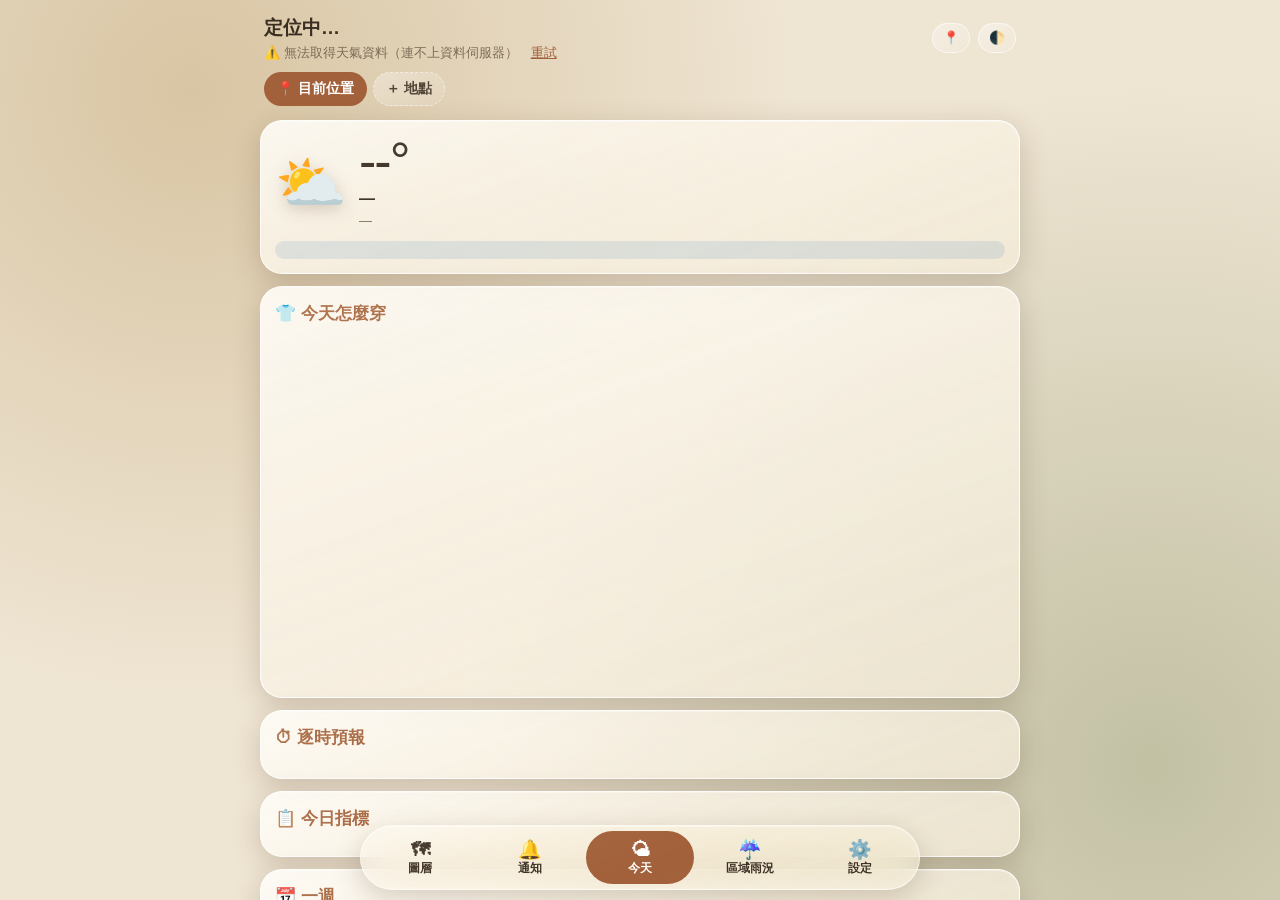
==== commit dc8c8bc0: "v1.7.1：預報連線失敗時自動重試與使用最近資料 Co-Authored-By: Claude Opus 5.5 <noreply@anthropic.com> Claude-Session: ht" ====
--- a/index.html
+++ b/index.html
@@ -216,6 +216,22 @@
 .relR{display:flex;gap:10px;align-items:center;padding:10px 2px;border-bottom:1px dashed var(--line)}.relN{margin-top:3px;font-size:12px}
 .clB.ok{background:color-mix(in srgb,#5f9a5a 14%,var(--card,#f6eee2));border-color:#5f9a5a66}
 .tyBig.sm{width:40px;height:40px;font-size:22px;border-radius:12px}#tyRow .btn{padding:5px 8px;font-size:12.5px}
+/* 颱風列：狀態一行、按鈕一行平均分配，不再擠在一起 */
+#tyRow{flex-wrap:wrap;row-gap:6px}
+#tyRow #tySt{flex:1 1 100%;font-size:13.5px}
+#tyRow .btn{flex:1 1 0;min-width:0;justify-content:center;text-align:center;white-space:nowrap;padding:7px 4px;font-size:13px}
+body.tyOn #lyLoc{bottom:calc(var(--nav) + 196px)}body.tyOn #lyReload{bottom:calc(var(--nav) + 248px)}body.tyOn #lyView{bottom:calc(var(--nav) + 300px)}
+
+/* 歷年颱風 */
+.tyYrBar{display:flex;gap:8px;align-items:center;margin:6px 0 10px}.tyYrBar select{flex:1;min-width:0;padding:9px 10px;font-size:15px;font-weight:700;border-radius:12px}
+.tySum{display:grid;grid-template-columns:repeat(4,1fr);gap:6px;margin:4px 0 8px}.tySum div{text-align:center;padding:8px 2px;border-radius:12px;background:color-mix(in srgb,var(--fg,#3b2f24) 5%,transparent)}
+.tySum b{display:block;font-size:19px}.tySum span{font-size:11px;color:var(--sub)}
+.tyHI{display:flex;gap:10px;align-items:center;padding:10px 2px;border-bottom:1px dashed var(--line);cursor:pointer}.tyHI .grow{min-width:0}
+.tyHN b{font-size:16px}.tyHN small{color:var(--sub);font-weight:600}.tyHI .sub{font-size:12.5px;margin-top:2px}
+.tyTags{display:flex;flex-wrap:wrap;gap:4px;margin-top:4px}.tyTags .tyTag{margin:0}.tyGo{font-size:22px;flex:none}
+.tyGrid .kv .v{word-break:break-word}
+#n_mode{display:flex;width:100%}#n_mode .btn{flex:1;padding:8px 4px;font-size:13px;white-space:nowrap}
+.nmd summary{cursor:pointer;font-size:13.5px;color:var(--ac);margin:6px 0}.nmr{display:flex;align-items:center;justify-content:space-between;gap:8px;padding:6px 0;border-bottom:1px dashed var(--line);font-size:14px}.nmr select{max-width:52%}
 </style>
 </head>
 <body class="liquid">
@@ -242,6 +258,7 @@
 <!-- ② 預報通知 -->
 <section class="view" id="v-alert"><div class="scroll">
   <h2 class="pt">🔔 氣象預報通知</h2>
+  <div class="card glass" id="nc-mode"></div>
   <div class="card glass" id="nc-h3"></div>
   <div class="card glass" id="nc-today"></div>
   <div class="card glass" id="nc-week"></div>
@@ -418,6 +435,7 @@
     warn:{on:true},
     rain:{on:false,lead:10,interval:5,stop:true,wifiOnly:false,target:'gps'}
   },
+  notifMode:'sound',
   refresh:15,places:[],curPlace:''
 };
 function deepMerge(a,b){const o=Array.isArray(a)?[...a]:{...a};for(const k in b){o[k]=(b[k]&&typeof b[k]==='object'&&!Array.isArray(b[k])&&a&&typeof a[k]==='object')?deepMerge(a[k],b[k]):b[k]}return o}
@@ -457,7 +475,7 @@
 /* ================= 網路 =================
    APK 內經由原生代理（https://wx.app/p?u=...）以避開 CORS；瀏覽器版直接 fetch。 */
 const NET={
-  mem:new Map(),
+  mem:new Map(),stale:{},
   url(u,proxy){return (isApp&&proxy!==false)?location.origin+'/p?u='+encodeURIComponent(u):u},
   async raw(u,{proxy,timeout=25000,headers}={}){
     const ctl=new AbortController();const t=setTimeout(()=>ctl.abort(),timeout);
@@ -468,7 +486,17 @@
     const k=key||u;
     if(ttl){const m=this.mem.get(k);if(m&&Date.now()-m.t<ttl)return m.v;
       const c=lsGet('wx.c.'+k.slice(0,180),null);if(c&&Date.now()-c.t<ttl){this.mem.set(k,c);return c.v}}
-    const r=await this.raw(u,o);if(!r.ok)throw new Error('HTTP '+r.status);
+    // 連線失敗或伺服器忙碌（429/5xx）時：換另一條路再試一次（App 走手機端轉送／直連互換），
+    // 還是不行就用最近 24 小時內的舊資料，並標記為「舊資料」
+    let r,err;
+    try{r=await this.raw(u,o);if(!r.ok&&(r.status===429||r.status>=500))throw new Error('HTTP '+r.status)}
+    catch(e){err=e;r=null;
+      if(isApp){try{r=await this.raw(u,{...o,proxy:o.proxy===false?true:false});if(!r.ok)throw new Error('HTTP '+r.status);err=null}catch(e2){r=null;err=e2.name==='AbortError'?new Error('連線逾時'):(/HTTP/.test(e2.message)?e2:err)}}}
+    if(!r){const c=lsGet('wx.c.'+k.slice(0,180),null)||(this.mem.get(k));
+      if(c&&Date.now()-c.t<24*3600e3){this.stale[k]=c.t;return c.v}
+      throw new Error(err&&err.name==='AbortError'?'連線逾時':err&&/Failed to fetch|NetworkError|Load failed/i.test(err.message)?'連不上資料伺服器':(err&&err.message)||'網路錯誤')}
+    if(!r.ok)throw new Error('HTTP '+r.status);
+    delete this.stale[k];
     const v=await r.json();
     if(ttl){const e={t:Date.now(),v};this.mem.set(k,e);const s=JSON.stringify(e);if(s.length<400000)try{localStorage.setItem('wx.c.'+k.slice(0,180),s)}catch(_){}}
     return v;
@@ -571,7 +599,7 @@
       '&hourly=temperature_2m,apparent_temperature,precipitation_probability,precipitation,weather_code,wind_speed_10m,wind_direction_10m,wind_gusts_10m,uv_index,cloud_cover,relative_humidity_2m,is_day'+
       '&minutely_15=precipitation'+
       '&daily=weather_code,temperature_2m_max,temperature_2m_min,apparent_temperature_max,apparent_temperature_min,precipitation_probability_max,precipitation_sum,uv_index_max,sunrise,sunset,wind_speed_10m_max';
-    const d=await NET.json(u,{ttl:10*60e3,proxy:false});
+    const d=await NET.json(u,{ttl:10*60e3,proxy:false,key:'om.'+lat.toFixed(2)+','+lon.toFixed(2)+(elev?'@'+Math.round(elev):'')});   // 依約 1 公里格點快取，GPS 小幅移動也能用舊資料
     const H=d.hourly,hourly=H.time.map((t,i)=>({time:new Date(t+':00+08:00'),t:H.temperature_2m[i],feel:H.apparent_temperature[i],pop:H.precipitation_probability[i],rain:H.precipitation[i],code:H.weather_code[i],wind:H.wind_speed_10m[i],dir:H.wind_direction_10m[i],gust:H.wind_gusts_10m[i],uv:H.uv_index[i],cloud:H.cloud_cover[i],rh:H.relative_humidity_2m[i],day:H.is_day[i]}));
     const D=d.daily,daily=D.time.map((t,i)=>({date:new Date(t+'T00:00:00+08:00'),hi:D.temperature_2m_max[i],lo:D.temperature_2m_min[i],feelHi:D.apparent_temperature_max[i],feelLo:D.apparent_temperature_min[i],pop:D.precipitation_probability_max[i],rain:D.precipitation_sum[i],code:D.weather_code[i],uv:D.uv_index_max[i],sunrise:new Date(D.sunrise[i]+':00+08:00'),sunset:new Date(D.sunset[i]+':00+08:00'),windMax:D.wind_speed_10m_max[i]}));
     const M=d.minutely_15,min15=M?M.time.map((t,i)=>({time:new Date(t+':00+08:00'),rain:M.precipitation[i]})):[];
@@ -1088,7 +1116,9 @@
       const fx=await FX.load(force);this.data=fx;this.render();setTimeout(()=>Places.warm(),800);
       this.loadNowcast(fx);
       Alerts.onData&&Alerts.onData(fx);
-    }catch(e){$('#hUpd').textContent='⚠️ '+e.message;console.error(e)}
+    }catch(e){console.error(e);
+      $('#hUpd').innerHTML='⚠️ '+esc(e.message)+'　<a href="#" id="hRetry">重試</a>';$('#hRetry').onclick=ev=>{ev.preventDefault();this.refresh(true)};
+      clearTimeout(this._rt);if(!this._rtN||this._rtN<3){this._rtN=(this._rtN||0)+1;this._rt=setTimeout(()=>this.refresh(true),20000*this._rtN)}}   // 自動重試 3 次
   },
   async loadNowcast(fx){
     const el=$('#hNowcast');el.className='nowcast';el.innerHTML='⏳ 讀取雷達回波中…';
@@ -1103,7 +1133,8 @@
   render(){
     const fx=this.data,n=fx.now,T=fx.today;
     {const p=Places.cur();const area=(fx.loc.county||'')+' '+(fx.loc.town||'');$('#hPlace').innerHTML=(p.gps?esc(area)+' 📍':(p.name?esc(p.name)+' <small>'+esc(p.spot?(p.area||area):area)+'</small>':esc(area)))+(p.elev?` <small>⛰ ${Math.round(p.elev).toLocaleString()} m</small>`:'')+' <span class="plDn">▾</span>';}
-    $('#hUpd').textContent=`更新於 ${fmtHM(fx.at)}・${n.src}`;
+    {const st=Object.entries(NET.stale).filter(([k])=>k.startsWith('om.')).map(([,t])=>t)[0];this._rtN=0;
+      $('#hUpd').textContent=st?`⚠️ 目前連不上預報伺服器，顯示 ${fmtHM(new Date(st))} 的資料・${n.src}`:`更新於 ${fmtHM(fx.at)}・${n.src}`;}
     const day=n.day??1;
     $('#hIcon').textContent=n.text&&n.obs?wxIcon(n.text,day):wmoIcon(n.code,day);
     $('#hTemp').textContent=Math.round(n.t)+'°';
@@ -1390,7 +1421,8 @@
     for(const c of rain){const n=c.n||6;for(let i=0;i<n;i++){const lon=c.lon+(Math.random()-.5)*c.d,lat=c.lat+(Math.random()-.5)*c.d;const q=maplibregl.MercatorCoordinate.fromLngLat([lon,lat]);R.push([q.x,q.y,c.top,Math.random(),.55+Math.random()*.5,c.col])}}
     S.rainArr=this.buildRain(R);
     S.boltArr=this.buildBolts(bolts);
-    S.storm=storm?{...storm,c:maplibregl.MercatorCoordinate.fromLngLat([storm.lon,storm.lat]),a:0,t:performance.now()}:null;
+    const ot=S.storm&&storm?S.storm.t:null;   // 半徑變了重建雲團時，旋轉角度接續，不會跳一下
+    S.storm=storm?{...storm,c:maplibregl.MercatorCoordinate.fromLngLat([storm.lon,storm.lat]),a:0,t:ot||performance.now()}:null;
     if(S.storm)S.stormPuffs=this.stormPuffs(storm);
     S.dirty=true;m.triggerRepaint();
   },
@@ -1412,7 +1444,7 @@
   /* 颱風螺旋雲帶（極座標，渲染時旋轉） */
   /* 颱風移動：只換中心，旋轉不重來（動畫順暢）；半徑變很多才重建雲團 */
   moveStorm(m,st){const S=this.scene(m);const o=S.storm;
-    if(!o||Math.abs(o.r-st.r)/o.r>.2){this.set(m,{storm:st});return}
+    if(!o||Math.abs(o.r-st.r)/o.r>.12){this.set(m,{storm:st});return}
     o.lat=st.lat;o.lon=st.lon;o.c=maplibregl.MercatorCoordinate.fromLngLat([st.lon,st.lat]);m.triggerRepaint()},
   stormPuffs(st){const P=[],R=st.r*1000;let seed=3;const rnd=()=>{seed=(seed*16807)%2147483647;return seed/2147483647};
     // 眼牆
@@ -1435,7 +1467,7 @@
     const dark=document.documentElement.dataset.theme==='dark';
     // 颱風旋轉
     if(S.storm){const st=S.storm;const dt=(now-st.t)/1000;
-      S.stormLive=S.stormPuffs.map((p,i)=>{const a=p.a+dt*.12*(1.6-p.r/(st.r*1000));const dx=Math.cos(a)*p.r,dy=Math.sin(a)*p.r;const k=this.MZ;
+      S.stormLive=S.stormPuffs.map((p,i)=>{const a=p.a+dt*.55*(1.7-p.r/(st.r*1000));/* 逆時針旋轉（北半球），內圈較快 */const dx=Math.cos(a)*p.r,dy=Math.sin(a)*p.r;const k=this.MZ;
         return {x:st.c.x+dx*k,y:st.c.y-dy*k,z:p.alt,r:p.rad,s:p.s,a:p.al||.92,v:i%4}})}else S.stormLive=null;
     const key=M.join(',').slice(0,200)+S.ex;
     if(S.dirty||key!==S.key||S.storm){this.sortPuffs(S,M);S.key=key;S.dirty=false}
@@ -1620,7 +1652,7 @@
   async init(){
     $('#lyChips').innerHTML=Object.entries(LAYERS).map(([k,v])=>`<button class="btn ${k===this.layer?'on':''}" data-l="${k}">${v.i} ${v.n}</button>`).join('');
     $('#lyChips').onclick=e=>{const b=e.target.closest('[data-l]');if(!b)return;$$('#lyChips .btn').forEach(x=>x.classList.toggle('on',x===b));this.setLayer(b.dataset.l)};
-    $('#tlRange').oninput=e=>this.show(+e.target.value);
+    $('#tlRange').oninput=e=>{if(this.playing)this.stop();this.show(+e.target.value)};
     $('#tlPlay').onclick=()=>this.play();
     $('#tlNow').onclick=()=>{this.stop();this.show(this.nowIdx||0)};
     $('#tlSub').textContent='地圖載入中…';
@@ -1715,8 +1747,9 @@
     $('#lyInfo').classList.remove('hide');
   },
   play(){if(this.playing)return this.stop();this.playing=true;$('#tlPlay').textContent='⏸';
+    if(this.layer==='typhoon'&&TYV.sel){TYV.play();return}
     const tick=()=>{if(!this.playing)return;let i=this.ti+1;if(i>=this.steps.length)i=0;this.show(i);this._pt=setTimeout(tick,this.layer==='radar'?750:this.layer==='typhoon'?170:1000)};tick()},
-  stop(){this.playing=false;clearTimeout(this._pt);$('#tlPlay').textContent='▶'}
+  stop(){this.playing=false;clearTimeout(this._pt);TYV.halt();$('#tlPlay').textContent='▶'}
 };
 
 /* ================= 風場粒子動畫（經緯度粒子，2D／3D 都會跟著透視） ================= */
@@ -1801,6 +1834,7 @@
     for(let i=0;i<=n;i++){const b=i/n*360;const r=R(b);const rad=b*Math.PI/180;c.push([lon+r*Math.sin(rad)*kx,lat+r*Math.cos(rad)*ky])}
     return {type:'Polygon',coordinates:[c]}},
   fmt(t){const d=new Date(t);return `${d.getMonth()+1}/${d.getDate()} ${pad(d.getHours())}:${pad(d.getMinutes())}`},
+  fmtDate(t){const d=new Date(t);return `${d.getFullYear()}/${d.getMonth()+1}/${d.getDate()} ${pad(d.getHours())}:00`},
   fmtD(t){const d=new Date(t);return `${d.getDate()}日${pad(d.getHours())}時`}
 };
 
@@ -1898,6 +1932,22 @@
     return R}
 };
 
+/* ================= 歷年颱風（中央氣象署颱風資料庫 → GitHub 每 6 小時整理成 JSON） ================= */
+const TYD={
+  base(){return GH.pages+'data/typhoon/'},
+  async index(){const c=lsGet('wx.tyidx',null);if(c&&Date.now()-c.at<3*3600e3)return c.v;
+    const v=await NET.json(this.base()+'index.json?t='+Math.floor(Date.now()/36e5),{timeout:20000});try{lsSet('wx.tyidx',{at:Date.now(),v})}catch(e){}return v},
+  async year(y){const k='wx.tyd.'+y,c=lsGet(k,null),cur=y>=new Date().getFullYear()-1;
+    if(c&&(!cur||Date.now()-c.at<3*3600e3))return c.v;
+    let v;try{v=await NET.json(this.base()+y+'.json?t='+Math.floor(Date.now()/36e5),{timeout:30000})}catch(e){if(c)return c.v;throw e}
+    v.storms=v.storms.map(s=>({...s,start:s.start?Date.parse(s.start.replace(' ','T')+'Z'):null,end:s.end?Date.parse(s.end.replace(' ','T')+'Z'):null,
+      track:(s.track||[]).map(p=>({time:Date.parse(p[0]),lat:p[1],lon:p[2],wind:p[3],p:p[4]}))}));
+    // 還在活動的颱風（官方歷史資料還沒有路徑）：用即時資料的路徑補上
+    try{const live=TY.d&&TY.d.list||[];for(const s of v.storms)if(!s.track.length){const l=live.find(c=>(c.en||'').toUpperCase()===(s.en||'').toUpperCase());if(l)s.track=l.past}}catch(e){}
+    try{lsSet(k,{at:Date.now(),v})}catch(e){}
+    return v}
+};
+
 /* ================= 颱風：地圖（2D／3D 動畫）與完整資訊 ================= */
 const TYV={
   srcs:['ty-cone','ty-past','ty-fc','ty-r70','ty-c15','ty-c25','ty-warn','ty-done'],
@@ -1955,27 +2005,41 @@
   /* 歷年颱風：選年份 → 列出當年所有颱風（官方定位路徑）→ 點一個在地圖上播放 */
   async years(){
     let el=$('#tySheet');if(!el){el=h('div',{id:'tySheet'});document.body.append(el)}
-    const Y=new Date().getFullYear();this.hy=this.hy||Y;
-    const draw=(body)=>{el.innerHTML=`<div class="plBg"></div><div class="plBox glass tyBox"><div class="lab"><span>📅 歷年颱風（官方路徑）</span><button class="btn sm" id="tyX">關閉</button></div>
-      <div class="chips" id="tyYr">${(this.yrs||[Y]).map(y=>`<button class="btn ${y===this.hy?'on':''}" data-y="${y}">${y}</button>`).join('')}</div><div id="tyHL">${body}</div>
-      <div class="sub" style="margin-top:10px">資料來源：中央氣象署颱風路徑（ExpTech 歷史備份）。只包含氣象署有發布路徑資料的熱帶氣旋；第一次查詢某一年需要下載較多資料，之後會記住。</div></div>`;
-      el.classList.add('on');$('#tyX').onclick=()=>el.classList.remove('on');el.querySelector('.plBg').onclick=()=>el.classList.remove('on');
-      $('#tyYr').onclick=e=>{const b=e.target.closest('[data-y]');if(!b)return;this.hy=+b.dataset.y;this.years()}};
-    draw('<div class="sub">讀取中…</div>');
-    try{const T=await TYH.times();const y0=new Date(T[0]*1000).getFullYear();this.yrs=[];for(let y=Y;y>=y0;y--)this.yrs.push(y)}catch(e){draw('<div class="sub">⚠️ 無法讀取歷史資料：'+esc(e.message)+'</div>');return}
-    draw('<div class="sub" id="tyHP">整理 '+this.hy+' 年資料中…</div>');
-    let R;try{R=await TYH.year(this.hy,(d,n)=>{const p=$('#tyHP');if(p)p.textContent=`整理 ${this.hy} 年資料中…（${d}/${n}）`})}catch(e){const x=$('#tyHL');if(x)x.innerHTML='<div class="sub">⚠️ '+esc(e.message)+'</div>';return}
-    const x=$('#tyHL');if(!x)return;
-    if(!R.storms.length){x.innerHTML=`<div class="sub">${R.note||this.hy+' 年沒有颱風資料'}</div>`;return}
-    x.innerHTML=`<div class="sub" style="margin:4px 0">${this.hy} 年共 ${R.storms.length} 個熱帶氣旋${R.partial?'（資料從 '+esc(R.partial)+' 開始）':''}</div>`+R.storms.map((st,i)=>{const [cn,col]=TY.cls(st.maxWind);
-      return `<div class="relR" data-i="${i}"><div class="tyBig sm" style="background:${col}">🌀</div><div class="grow"><b>${esc(st.name)}</b> <small class="sub">${esc(st.en||'')}</small>
-        <div class="sub">${st.tyNo?'第 '+esc(st.tyNo)+' 號・':''}${fmtMD(new Date(st.start))}～${fmtMD(new Date(st.end))}・最低 ${st.minP??'—'} hPa・最大 ${st.maxWind??'—'} m/s</div><span class="tyTag" style="background:${col}">${cn}</span></div><button class="btn sm pri">🗺</button></div>`}).join('');
-    x.querySelectorAll('[data-i]').forEach(r=>r.onclick=()=>{el.classList.remove('on');this.showHist(R.storms[+r.dataset.i])});
-  },
+    const Y=new Date().getFullYear();this.hy=this.hy||Y;this.hf=this.hf||'all';
+    el.innerHTML=`<div class="plBg"></div><div class="plBox glass tyBox"><div class="lab"><span>📅 歷年颱風</span><button class="btn sm" id="tyX">關閉</button></div>
+      <div class="tyYrBar"><select id="tyYrSel"><option>${this.hy}</option></select>
+        <div class="seg sm" id="tyHF"><button class="btn ${this.hf==='all'?'on':''}" data-f="all">全部</button><button class="btn ${this.hf==='warn'?'on':''}" data-f="warn">有發警報</button></div></div>
+      <div id="tyHL"><div class="sub">讀取中…</div></div>
+      <div class="sub" style="margin-top:12px;line-height:1.6">資料來源：<b>中央氣象署颱風資料庫</b>（颱風名稱、編號、生命期、最低氣壓、最大風速、暴風半徑、警報報數）；路徑為 IBTrACS 彙整的官方最佳路徑（日本氣象廳 RSMC 東京等），近兩年為暫定值。資料每 6 小時自動更新。</div></div>`;
+    el.classList.add('on');const close=()=>el.classList.remove('on');$('#tyX').onclick=close;el.querySelector('.plBg').onclick=close;
+    $('#tyHF').onclick=e=>{const b=e.target.closest('[data-f]');if(!b)return;this.hf=b.dataset.f;$$('#tyHF .btn').forEach(x=>x.classList.toggle('on',x===b));this.yearList()};
+    try{const I=await TYD.index();const ys=Object.keys(I.years).map(Number).sort((a,b)=>b-a);if(!ys.includes(this.hy))this.hy=ys[0];
+      $('#tyYrSel').innerHTML=ys.map(y=>`<option value="${y}" ${y===this.hy?'selected':''}>${y} 年（${I.years[y].n} 個）</option>`).join('');
+      $('#tyYrSel').onchange=e=>{this.hy=+e.target.value;this.yearList()}}
+    catch(e){$('#tyHL').innerHTML='<div class="sub">⚠️ 無法讀取歷年颱風資料：'+esc(e.message)+'</div>';return}
+    this.yearList();
+  },
+  async yearList(){
+    const x=$('#tyHL');if(!x)return;x.innerHTML='<div class="sub">讀取 '+this.hy+' 年資料中…</div>';
+    let R;try{R=await TYD.year(this.hy)}catch(e){x.innerHTML='<div class="sub">⚠️ '+esc(e.message)+'</div>';return}
+    if($('#tyHL')!==x)return;
+    const all=R.storms,L=this.hf==='warn'?all.filter(s=>s.warn):all;
+    const strong=all.filter(s=>(s.maxWind||0)>=51).length,mid=all.filter(s=>(s.maxWind||0)>=32.7&&(s.maxWind||0)<51).length;
+    x.innerHTML=`<div class="tySum"><div><b>${all.length}</b><span>颱風</span></div><div><b>${all.filter(s=>s.warn).length}</b><span>氣象署發警報</span></div><div><b>${strong}</b><span>強烈颱風</span></div><div><b>${mid}</b><span>中度颱風</span></div></div>`+
+      (L.length?L.map(st=>{const i=all.indexOf(st);const [cn,col]=TY.cls(st.maxWind);
+      return `<div class="tyHI" data-i="${i}"><div class="tyBig sm" style="background:${col}">🌀</div>
+        <div class="grow"><div class="tyHN"><b>${esc(st.name)}</b> <small>${esc(st.en||'')}</small></div>
+          <div class="sub">編號 ${esc(st.id)}・${st.start?TY.fmtDate(st.start):'—'} ～ ${st.end?TY.fmtDate(st.end):'持續中'}</div>
+          <div class="sub">最低 ${st.minP??'—'} hPa・最大風速 ${st.maxWind??'—'} m/s${st.r7?'・七級風半徑 '+st.r7+' km':''}</div>
+          <div class="tyTags"><span class="tyTag" style="background:${col}">${cn}</span>${st.warn?`<span class="tyTag" style="background:#c0562b">警報 ${st.warn} 報</span>`:''}${st.track.length?'':'<span class="tyTag" style="background:#9a8f80">路徑整理中</span>'}</div></div>
+        ${st.track.length?'<span class="tyGo">🗺</span>':''}</div>`}).join(''):'<div class="sub" style="padding:10px 0">這一年氣象署沒有發布颱風警報</div>');
+    x.querySelectorAll('[data-i]').forEach(r=>r.onclick=()=>{const st=all[+r.dataset.i];if(!st.track.length){this.histInfo(st);return}$('#tySheet').classList.remove('on');this.showHist(st)});
+  },
+  histInfo(st){toast(`${st.name}：官方路徑資料還沒整理好（通常 1～2 週內補上）`)},
   showHist(st){
-    const c={key:'h-'+st.key,name:st.name,en:st.en,year:st.year,tyNo:st.tyNo,tdNo:st.tdNo,past:st.track,fc:[],now:{},hist:true};c.cur=c.past[c.past.length-1];
-    this.hist=c;this.D={list:[c],src:'中央氣象署颱風路徑（ExpTech 歷史備份）',at:Date.now(),hist:true};this.sel=c;this.render();
-    toast(`${st.name}（${st.year}）歷史路徑，按 ▶ 播放`);
+    const c={key:'h-'+st.id,name:st.name,en:st.en,year:+String(st.id).slice(0,4),tyNo:String(st.id).slice(4),past:st.track,fc:[],now:{},hist:true,cwa:st};c.cur=c.past[c.past.length-1];
+    this.hist=c;this.D={list:[c],src:'中央氣象署颱風資料庫＋IBTrACS 官方最佳路徑',at:Date.now(),hist:true};this.sel=c;this.render();
+    toast(`${st.name}（${c.year}）路徑，按 ▶ 播放`);
   },
   fit(m){const c=this.sel;const b=new maplibregl.LngLatBounds();
     [...(c.hist?c.past:c.past.slice(-6)),...c.fc].forEach(p=>b.extend([p.lon,p.lat]));(c.cone||[]).forEach(p=>b.extend(p));b.extend([120.2,22]);b.extend([121.9,25.3]);
@@ -2013,10 +2077,31 @@
     const pop=`<b>${esc(c.name)}</b> ${esc(c.en||'')}<br>${TY.fmt(t)}（${p.fc?'預報':'實際'}）<br>${cn}・${p.wind!=null?Math.round(p.wind)+' m/s':''}<br>中心氣壓 ${p.p!=null?Math.round(p.p):'—'} hPa<br>暴風半徑約 ${Math.round(r15)} km`;
     if(!this.eye){this.eye=glMarker(m,p.lat,p.lon,`<div class="tyEye"><i></i></div>`,'',pop)}else{this.eye.setLngLat([p.lon,p.lat]);this.eye.getPopup()&&this.eye.getPopup().setHTML(pop)}
     this.eye.getElement().firstChild.style.setProperty('--tc',col);
-    // 3D 播放時鏡頭跟著颱風
-    if(this.ML.playing&&CFG.map3d&&this.follow!==false)m.easeTo({center:[p.lon,p.lat],duration:180,easing:x=>x});
     this.badge(p,t);
   },
+  /* 連續播放：用 requestAnimationFrame 讓時間平順前進（每秒約 6 小時），位置在定位點之間內插；鏡頭一路跟著颱風 */
+  play(){const ML=this.ML,m=ML.map,c=this.sel;if(!c)return;
+    const st=ML.steps;let t=(st[ML.ti]||st[0]).t;const t0=st[0].t,t1=st[st.length-1].t;if(t>=t1)t=t0;
+    const H=3600e3,speed=(t1-t0)>10*24*H?12*H:6*H;   // 很長的颱風播快一點
+    let last=performance.now(),lastUi=0,lastGeo=0;
+    // 先把鏡頭帶到颱風、拉近一點
+    const p0=TY.pos(c,t);if(p0)m.easeTo({center:[p0.lon,p0.lat],zoom:Math.max(m.getZoom(),CFG.map3d?5.6:5.2),pitch:CFG.map3d?55:0,duration:600});
+    const step=now=>{if(!ML.playing)return;const dt=Math.min(100,now-last);last=now;t+=dt/1000*speed;
+      if(t>t1){t=t1;this.frame(m,t,true);ML.stop();return}
+      const p=this.frame(m,t,now-lastGeo>45);if(now-lastGeo>45)lastGeo=now;
+      if(p)m.jumpTo({center:[p.lon,p.lat]});
+      if(now-lastUi>250){lastUi=now;const i=Math.round((t-t0)/(st[1]?st[1].t-st[0].t:H));ML.ti=Math.max(0,Math.min(st.length-1,i));$('#tlRange').value=ML.ti;$('#tlLabel').textContent=TY.fmt(t);$('#tlSub').textContent=c.hist?'歷史路徑':t<=((c.past[c.past.length-1]||{}).time||0)?'實際路徑':'預報'}
+      this._raf=requestAnimationFrame(step)};
+    setTimeout(()=>{last=performance.now();this._raf=requestAnimationFrame(step)},450)},
+  halt(){if(this._raf)cancelAnimationFrame(this._raf);this._raf=null},
+  /* 每一幀：颱風眼、雲系馬上動；暴風圈、走過的路徑每 ~45ms 更新一次（省電） */
+  frame(m,t,geo){const c=this.sel;const p=TY.pos(c,t);if(!p)return null;
+    const r15=p.r15||(c.now.c15&&c.now.c15.avg)||(c.cwa&&c.cwa.r7)||150;
+    WX3.moveStorm(m,p.lat,p.lon,r15*1.1);
+    if(this.eye){this.eye.setLngLat([p.lon,p.lat]);const [cn,col]=TY.cls(p.wind);this.eye.getElement().firstChild.style.setProperty('--tc',col)}
+    if(geo){this.set(m,'ty-c15',[this.poly(WX3.circle(p.lat,p.lon,r15))]);this.set(m,'ty-c25',[]);
+      const done=[...c.past,...c.fc].filter(q=>q.time<=t).map(q=>[q.lon,q.lat]);done.push([p.lon,p.lat]);this.set(m,'ty-done',done.length>1?[this.ln(done)]:[]);this.badge(p,t)}
+    return p},
   badge(p,t){const [cn,col]=TY.cls(p.wind);const r=this.row();
     $('#tySt').innerHTML=`<span class="tyTag" style="background:${col}">${cn}</span> <b>${esc(this.sel.name)}</b> ${p.wind!=null?Math.round(p.wind)+' m/s':''}${p.p!=null?'・'+Math.round(p.p)+' hPa':''}`;},
   row(){let r=$('#tyRow');const box=$('#tlBox');if(!r&&box){r=h('div',{id:'tyRow'},h('span',{id:'tySt',class:'grow'}),h('button',{id:'tyLive',class:'btn sm'},'↩ 即時'),h('button',{id:'tyYrB',class:'btn sm'},'📅 歷年'),h('button',{id:'tyCl',class:'btn sm'},'🏫 停班課'),h('button',{id:'tyBtn',class:'btn sm pri'},'🌀 詳細'));box.querySelector('.tlHead').after(r);$('#tyBtn').onclick=()=>this.sheet();$('#tyCl').onclick=()=>this.toggleClose();$('#tyYrB').onclick=()=>this.years();$('#tyLive').onclick=()=>{this.hist=null;this.prep(this.ML)}}return r},
@@ -2035,7 +2120,7 @@
   sheet(){
     const D=this.D;if(!D||!D.list.length)return;const c=this.sel;const histMode=!!c.hist;
     let el=$('#tySheet');if(!el){el=h('div',{id:'tySheet'});document.body.append(el)}
-    const L=c.past[c.past.length-1]||c.fc[0];const [cn,col]=TY.cls(L.wind);const w=c.warn;
+    const L=c.past[c.past.length-1]||c.fc[0];const [cn,col]=TY.cls(c.cwa?c.cwa.maxWind:L.wind);const w=c.warn;
     const q=x=>x?`${Math.round(x.avg)} km<div class="sub">東北 ${x.ne??'—'}・東南 ${x.se??'—'}・西南 ${x.sw??'—'}・西北 ${x.nw??'—'} km</div>`:'—';
     const tw=TW.locate(L.lat,L.lon);
     const distTW=Math.round(kmDist(L.lat,L.lon,23.7,120.95));
@@ -2047,29 +2132,36 @@
         <span class="tyTag" style="background:${col}">${cn}</span>${w?` <span class="tyTag" style="background:${/陸上/.test(w.event||w.headline||'')?'#d23a37':'#e0893a'}">${esc(w.event||'颱風警報')}</span>`:''}</div></div>
       ${w&&w.headline?`<div class="tyWarn"><b>📢 ${esc(w.headline)}</b><div class="sub">${w.reportNo?'第 '+esc(w.reportNo)+' 報・':''}發布 ${w.sent?TY.fmt(w.sent):'—'}${w.expires?'・有效至 '+TY.fmt(w.expires):''}</div>
         ${w.areas&&w.areas.length?`<div style="margin-top:6px"><b>警戒區域：</b>${w.areas.map(esc).join('、')}</div>`:''}</div>`:''}
-      <h4>🏫 停班停課（官方公告）</h4><div id="tyClose">${CLOSE.html(Loc.get().county)}</div>
-      <div class="sub">來源：行政院人事行政總處${CLOSE.d&&CLOSE.d.updated?'・更新 '+esc(CLOSE.d.updated):''}　<a href="#" id="tyCloseWeb">開啟官方頁面</a></div>
-      <h4>${c.hist?'最後定位':'目前狀態'}（${TY.fmt(L.time)}）</h4>
+      ${c.hist?'':`<h4>🏫 停班停課（官方公告）</h4><div id="tyClose">${CLOSE.html(Loc.get().county)}</div>
+      <div class="sub">來源：行政院人事行政總處${CLOSE.d&&CLOSE.d.updated?'・更新 '+esc(CLOSE.d.updated):''}　<a href="#" id="tyCloseWeb">開啟官方頁面</a></div>`}
+      ${c.cwa?`<h4>氣象署颱風資料庫</h4><div class="tyGrid">
+        ${this.kv('颱風編號',esc(c.cwa.id))}${this.kv('生命期',(c.cwa.start?TY.fmtDate(c.cwa.start):'—')+'<div class="sub">至 '+(c.cwa.end?TY.fmtDate(c.cwa.end):'—')+'</div>')}
+        ${this.kv('中心最低氣壓',(c.cwa.minP??'—')+' hPa')}${this.kv('中心最大風速',(c.cwa.maxWind??'—')+' m/s',TY.cls(c.cwa.maxWind)[0])}
+        ${this.kv('最大陣風',(c.cwa.gust??'—')+' m/s')}${this.kv('警報報數',c.cwa.warn?c.cwa.warn+' 報':'未發警報')}
+        ${this.kv('最大七級風半徑',(c.cwa.r7??'—')+' km')}${this.kv('最大十級風半徑',(c.cwa.r10??'—')+' km')}</div>
+        <div class="acts"><button class="btn sm" id="tyTDB">🔗 氣象署颱風資料庫頁面</button></div>`:''}
+      ${c.hist?'':`<h4>${'目前狀態'}（${TY.fmt(L.time)}）</h4>
       <div class="tyGrid">
         ${this.kv('中心位置',`北緯 ${L.lat.toFixed(1)}°・東經 ${L.lon.toFixed(1)}°`,tw?'位於'+tw.county+tw.name:'距台灣中心約 '+distTW+' 公里')}
         ${this.kv('中心氣壓',(L.p??'—')+' hPa')}
         ${this.kv('近中心最大風速',(L.wind??'—')+' m/s',TY.bf(L.wind)+' 級風')}
         ${this.kv('瞬間最大陣風',(L.gust??'—')+' m/s',TY.bf(L.gust)+' 級風')}
-        ${this.kv('移動',`${TY.dir(c.now.dir)} ${c.now.spd??'—'} km/h`,c.now.move&&c.now.move[0]?esc(c.now.move[0]):'')}
-        ${this.kv('七級風暴風半徑',q(c.now.c15))}
-        ${this.kv('十級風暴風半徑',q(c.now.c25))}
-      </div>
+        ${c.hist?'':this.kv('移動',`${TY.dir(c.now.dir)} ${c.now.spd??'—'} km/h`,c.now.move&&c.now.move[0]?esc(c.now.move[0]):'')}
+        ${c.hist?'':this.kv('七級風暴風半徑',q(c.now.c15))}
+        ${c.hist?'':this.kv('十級風暴風半徑',q(c.now.c25))}
+      </div>`}
       ${c.fc.length?`<h4>官方預報路徑</h4><div class="tyTbl"><div class="tyTr th"><span>時間</span><span>位置</span><span>強度</span><span>氣壓</span><span>70%半徑</span></div>
         ${c.fc.map(f=>{const [n2,c2]=TY.cls(f.wind);return `<div class="tyTr"><span><b>${TY.fmtD(f.time)}</b><small>+${f.tau}h</small></span><span>${f.lat.toFixed(1)}N ${f.lon.toFixed(1)}E<small>${TY.dir(f.dir)} ${f.spd??''}${f.spd!=null?' km/h':''}</small></span><span><i style="background:${c2}"></i>${f.wind??'—'} m/s<small>${n2}</small></span><span>${f.p??'—'}</span><span>${f.r70??'—'} km</span></div>`+(f.state&&f.state[0]?`<div class="tyNote">${esc(f.state[0])}</div>`:'')}).join('')}</div>`:''}
       ${w&&w.sections&&w.sections.length?`<h4>警報內容</h4>${w.sections.map(s=>`<div class="tySec"><b>${esc(s.title)}</b><p>${esc(s.text).replace(/\n/g,'<br>')}</p></div>`).join('')}`:''}
-      ${c.past.length?`<h4>過去路徑</h4><div class="tyTbl">${c.past.slice(-12).reverse().map(p=>{const [n2,c2]=TY.cls(p.wind);return `<div class="tyTr"><span>${TY.fmt(p.time)}</span><span>${p.lat.toFixed(1)}N ${p.lon.toFixed(1)}E</span><span><i style="background:${c2}"></i>${p.wind??'—'} m/s</span><span>${p.p??'—'}</span><span></span></div>`}).join('')}</div>`:''}
+      ${c.past.length?`<h4>${c.hist?'路徑紀錄（每 6 小時）':'過去路徑'}</h4><div class="tyTbl">${(c.hist?c.past:c.past.slice(-12)).slice().reverse().map(p=>{const [n2,c2]=TY.cls(p.wind);return `<div class="tyTr"><span>${TY.fmt(p.time)}</span><span>${p.lat.toFixed(1)}N ${p.lon.toFixed(1)}E</span><span><i style="background:${c2}"></i>${p.wind??'—'} m/s</span><span>${p.p??'—'}</span><span></span></div>`}).join('')}</div>`:''}
       <div class="sub" style="margin-top:12px">資料來源：${esc(D.src)}・更新 ${D.updated?TY.fmt(D.updated):TY.fmt(D.at)}<br>黃色區域為官方「路徑潛勢預報」範圍；橘色圓圈為各預報點 70% 機率半徑。動畫的位置是在官方定位點之間平均內插，僅供示意。</div>
       <div class="acts"><button class="btn sm" id="tyWeb">🔗 氣象署颱風消息</button></div>
     </div>`;
     el.classList.add('on');
-    $('#tyCloseWeb').onclick=e=>{e.preventDefault();if(isApp)NAT.call('openUrl',CLOSE.URL);else window.open(CLOSE.URL,'_blank')};
-    if(!CLOSE.d||Date.now()-CLOSE.at>5*60e3)CLOSE.load().then(()=>{const x=$('#tyClose');if(x)x.innerHTML=CLOSE.html(Loc.get().county)}).catch(()=>{const x=$('#tyClose');if(x)x.innerHTML='<div class="sub">⚠️ 無法讀取人事行政總處公告'+(isApp?'':'（網頁版受瀏覽器限制，請用 APK 或點下方連結）')+'</div>'});
+    if($('#tyCloseWeb')&&!c.hist)$('#tyCloseWeb').onclick=e=>{e.preventDefault();if(isApp)NAT.call('openUrl',CLOSE.URL);else window.open(CLOSE.URL,'_blank')};
+    if(!c.hist&&!CLOSE.d||Date.now()-CLOSE.at>5*60e3)CLOSE.load().then(()=>{const x=$('#tyClose');if(x)x.innerHTML=CLOSE.html(Loc.get().county)}).catch(()=>{const x=$('#tyClose');if(x)x.innerHTML='<div class="sub">⚠️ 無法讀取人事行政總處公告'+(isApp?'':'（網頁版受瀏覽器限制，請用 APK 或點下方連結）')+'</div>'});
     $('#tyX').onclick=()=>el.classList.remove('on');el.querySelector('.plBg').onclick=()=>el.classList.remove('on');
+    if($('#tyTDB'))$('#tyTDB').onclick=()=>{const u='https://rdc28.cwa.gov.tw/TDB/public/typhoon_detail?typhoon_id='+c.cwa.id;if(isApp)NAT.call('openUrl',u);else window.open(u,'_blank')};
     $('#tyWeb').onclick=()=>{const u='https://www.cwa.gov.tw/V8/C/P/Typhoon/TY_NEWS.html';if(isApp)NAT.call('openUrl',u);else window.open(u,'_blank')};
     el.querySelectorAll('[data-k]').forEach(b=>b.onclick=()=>{this.sel=D.list.find(x=>x.key===b.dataset.k);el.classList.remove('on');this.ML.prepTyphoon()});
   },
@@ -2112,6 +2204,16 @@
   sw(id,on){return `<label class="sw"><input type="checkbox" id="${id}" ${on?'checked':''}><span></span></label>`},
   render(){
     const N=CFG.notif,d=this.digest;
+    const MODES=[['sound','🔔 鈴聲＋震動'],['vibrate','📳 只震動'],['silent','🔕 只顯示']];
+    const kinds=[['h3','⏱ 未來三小時'],['today','☀️ 今日天氣'],['week','📆 一週天氣'],['rain','☔ 即時降雨'],['warn','⚠️ 警特報']];
+    $('#nc-mode').innerHTML=`<h3>🔔 通知方式</h3>
+      <div class="seg nm" id="n_mode">${MODES.map(([v,n])=>`<button class="btn ${CFG.notifMode===v?'on':''}" data-m="${v}">${n}</button>`).join('')}</div>
+      <div class="sub" style="margin:6px 0 4px">所有通知預設用這個方式；也可以每一種分開設定。手機切到震動模式時只會震動、靜音模式時只顯示。</div>
+      <details class="nmd"><summary>分開設定每一種通知</summary>${kinds.map(([k,n])=>`<div class="nmr"><span>${n}</span><select data-k="${k}"><option value="">跟隨預設</option>${MODES.map(([v,t])=>`<option value="${v}" ${N[k].mode===v?'selected':''}>${t}</option>`).join('')}</select></div>`).join('')}</details>
+      ${isApp?'<div class="acts"><button class="btn sm" id="n_mtest">🔔 試試看</button></div>':''}`;
+    $('#n_mode').onclick=e=>{const b=e.target.closest('[data-m]');if(!b)return;CFG.notifMode=b.dataset.m;saveCfg();this.applyNative();$$('#n_mode .btn').forEach(x=>x.classList.toggle('on',x===b));toast('所有通知：'+b.textContent.trim())};
+    $$('#nc-mode select[data-k]').forEach(el=>el.onchange=()=>{N[el.dataset.k].mode=el.value;saveCfg();this.applyNative()});
+    if($('#n_mtest'))$('#n_mtest').onclick=async()=>{if(!(await this.ensurePerm()))return;this.send('🔔 通知測試','這是目前設定的通知方式：'+(MODES.find(m=>m[0]===CFG.notifMode)||MODES[0])[1].slice(2),'today')};
     const pv=x=>x?`<div class="npv"><b>${esc(x.title)}</b>${esc(x.body)}</div>`:'<div class="npv sub">資料載入後顯示預覽…</div>';
     $('#nc-h3').innerHTML=`<div class="lab"><span>⏱ 未來三小時天氣</span>${this.sw('n_h3',N.h3.on)}</div>
       <div class="row"><span class="sub">推播頻率</span><div class="seg" id="n_h3e">${[1,2,3].map(v=>`<button class="btn ${N.h3.every==v?'on':''}" data-v="${v}">每 ${v} 小時</button>`).join('')}</div></div>
@@ -2270,7 +2372,7 @@
    小改版（介面、功能調整）：開 App 時從 GitHub Pages 下載新的 index.html，直接套用，不用重裝 APK
    大改版（原生程式有改，version.json 的 minApk 大於手機上的 APK）：提示到 GitHub 下載新版 APK
    也可以在設定裡挑任一版本的 APK（最新或舊版）下載到手機安裝 */
-const APP_VER='1.6.1';
+const APP_VER='1.7.1';
 const GH={user:'IanLin1120',repo:'taiwan-weather',
   get pages(){return `https://${this.user.toLowerCase()}.github.io/${this.repo}/`},
   get web(){return `https://github.com/${this.user}/${this.repo}`},
